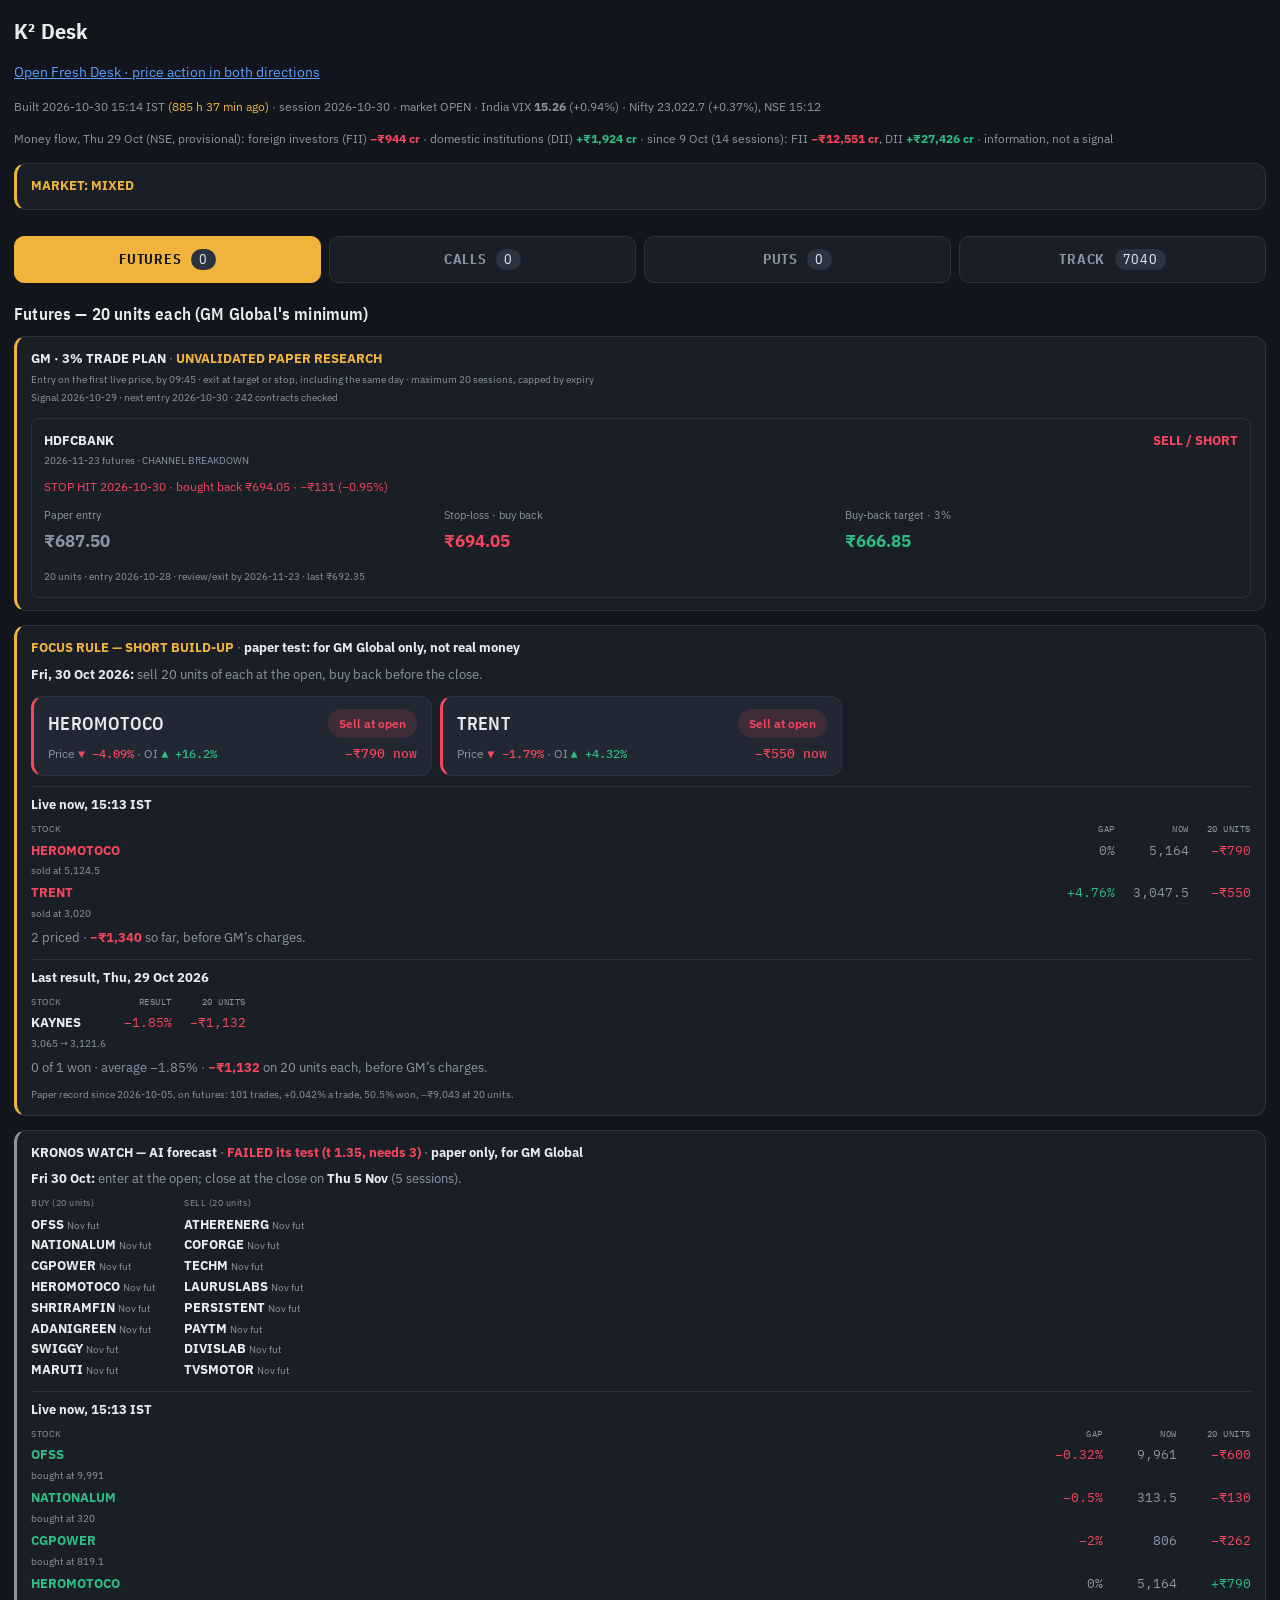
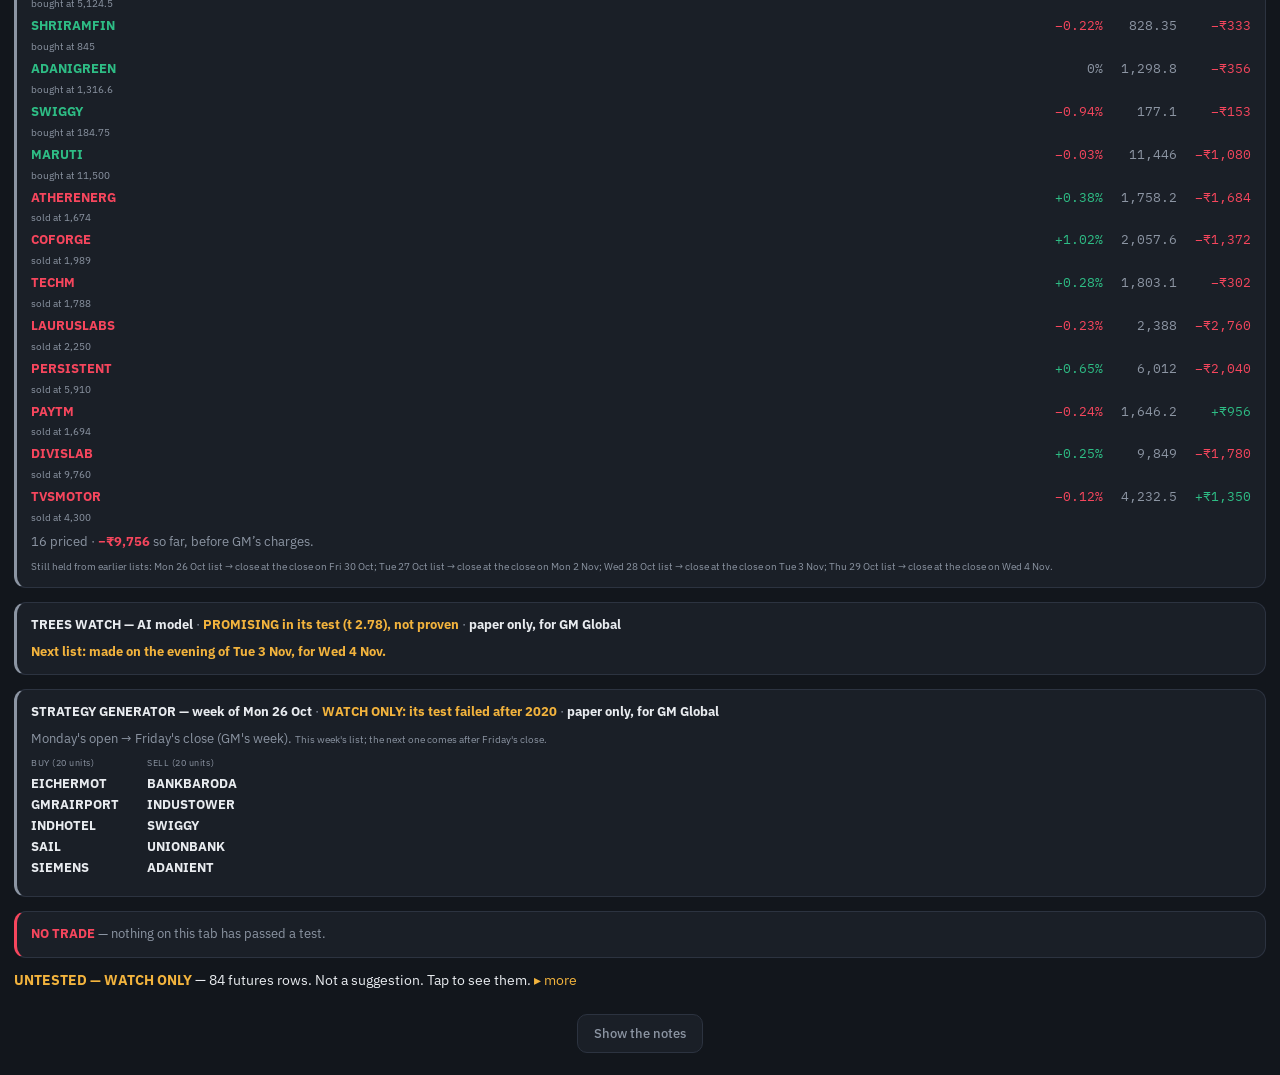
==== index.html @ e47bc35d "desk: 2026-10-30 15:14 IST" ====
<!doctype html>
<html lang="en"><head>
<meta charset="utf-8">
<meta name="viewport" content="width=device-width,initial-scale=1,viewport-fit=cover">
<title>K&sup2; Desk</title><link rel="icon" href="data:image/svg+xml,%3Csvg xmlns=%27http://www.w3.org/2000/svg%27 viewBox=%270 0 32 32%27%3E%3Crect width=%2732%27 height=%2732%27 rx=%276%27 fill=%27%230b0d12%27/%3E%3Ctext x=%2716%27 y=%2722%27 font-size=%2716%27 text-anchor=%27middle%27 fill=%27%23f5b400%27 font-family=%27monospace%27%3EK%C2%B2%3C/text%3E%3C/svg%3E">
<meta name="color-scheme" content="dark"><meta name="theme-color" content="#12161c">
<link rel="preconnect" href="https://fonts.googleapis.com"><link rel="preconnect" href="https://fonts.gstatic.com" crossorigin>
<link href="https://fonts.googleapis.com/css2?family=IBM+Plex+Mono:wght@400;500;600&family=IBM+Plex+Sans+Condensed:wght@500;600;700&family=IBM+Plex+Sans:wght@400;500;600;700&display=swap" rel="stylesheet">
<style>
  /* LOOK (19 Oct 2026, owner: "improve the color combination and the scheme and the fonts"), from how trading apps are
     built: calm graphite instead of near-black, standard but not neon green/red for change only, marigold for paper
     tests and warnings, blue for what you can tap; IBM Plex Sans for words, Plex Mono (tabular) for every number,
     Plex Sans Condensed for headings and tabs. The tokens keep their old names, so every tab follows. */
  :root { color-scheme: dark; --bg:#12161c; --panel:#1a1f27; --raised:#222833; --line:#2c3340; --muted:#8c95a3;
          --text:#e8ebef; --green:#2ebd85; --red:#f6465d; --amber:#f2b33d; --blue:#5b9dff; }
  * { box-sizing:border-box }
  body { margin:0; background:var(--bg); color:var(--text);
         font:14px/1.55 "IBM Plex Sans",system-ui,-apple-system,"Segoe UI",Roboto,sans-serif; font-variant-numeric:tabular-nums; padding:14px; -webkit-text-size-adjust:100% }
  h1, h2, .tabs label { font-family:"IBM Plex Sans Condensed","IBM Plex Sans",system-ui,sans-serif; letter-spacing:.01em }
  .num, code, .amt, td.num, .sbgrid .num { font-family:"IBM Plex Mono",ui-monospace,SFMono-Regular,Menlo,Consolas,monospace; font-variant-numeric:tabular-nums }
  a { color:var(--blue) }
  h1 { font-size:22px; font-weight:700; margin:0 0 4px } h2 { font-size:17px; font-weight:600; margin:26px 0 8px }
  .stamp { color:var(--muted); font-size:12px; margin-bottom:14px }
  .note { border:1px solid var(--line); border-left:3px solid var(--amber); border-radius:12px; background:var(--panel);
          padding:12px 14px; margin-bottom:16px; font-size:13px; line-height:1.6; color:var(--muted) }
  .note b { color:var(--text) } .note b.warn { color:var(--amber) } .note b.up { color:var(--green) } .note b.down { color:var(--red) }
  .note.frozen { border-left-color:var(--green) }
  /* ESSENTIALS ONLY (owner, 21 Oct 2026: "remove all of the lectures from the page, there should be only important
     things"). Every explanation carries class "lec" and is hidden; "Show the notes" at the foot brings them back. */
  body:not(.notes) .lec { display:none !important }
  .notes-switch { display:block; margin:22px auto 8px; padding:10px 16px; border:1px solid var(--line); border-radius:10px;
                  background:var(--panel); color:var(--muted); font:500 13px "IBM Plex Sans",system-ui,sans-serif; cursor:pointer }
  /* PHONE: explanations show their first lines; one tap opens them (owner, 11 Oct 2026: "only useful
     information, not the lectures"; Galaxy S25, a 360 px page). Nothing is removed. */
  @media (max-width: 480px) {
    .note.clamp { max-height:5.9em; overflow:hidden; position:relative; cursor:pointer }
    .note.clamp::after { content:"▸ tap to read"; position:absolute; left:0; right:0; bottom:0; padding:14px 12px 4px;
      text-align:right; color:var(--amber); font-weight:600; background:linear-gradient(transparent, var(--bg) 60%) }
  }
  .wrap { overflow-x:auto; border:1px solid var(--line); border-radius:10px; background:var(--panel) }
  table { border-collapse:collapse; width:100%; min-width:760px }
  /* The TRACK summary's notes wrap: on a 1536-px screen (1920 at 125%) its
     long notes pushed the money column off the right edge (27 Sep). */
  table.summary .sub { white-space:normal; max-width:230px; margin-left:auto }
  th { text-align:left; font-size:9px; letter-spacing:.06em; color:var(--muted);
       padding:8px 10px; border-bottom:1px solid var(--line); white-space:nowrap }
  td { padding:9px 10px; border-bottom:1px solid rgba(255,255,255,.05); vertical-align:top }
  .num { text-align:right; white-space:nowrap }
  .sub { font-size:10px; color:var(--muted); margin-top:2px }
  .sbres { margin-top:10px; padding-top:8px; border-top:1px solid var(--line) }
  .sbgrid { display:grid; grid-template-columns:auto auto auto; justify-content:start; gap:4px 18px; margin:6px 0; align-items:baseline }
  .sbgrid .h { font-size:9px; letter-spacing:.06em; color:var(--muted) }
  code { font-size:10px; color:var(--text); white-space:nowrap }
  .up { color:var(--green) } .down { color:var(--red) }
  .name { font-size:15px; letter-spacing:.02em }
  .warn { color:var(--amber) }
  tr:last-child td { border-bottom:none }
  /* FOLDED NOTES. On the phone the explanations wait behind a tap so the rows
     come first (the user, 27 Sep: 25 lines of text sat above the first futures
     row); the figures stay in the line you tap. On a wider screen every fold
     is shown open (::details-content, in the media query below). No script. */
  details.fold > summary { cursor:pointer; list-style:none }
  details.fold > summary::-webkit-details-marker { display:none }
  details.fold > summary .more::after { content:" ▸ more"; color:var(--amber); white-space:nowrap }
  details.fold[open] > summary .more::after { content:" ▾ less" }
  details.fold > div { margin-top:6px }
  .lead { margin:-4px 0 10px }
  .amt { white-space:nowrap } /* "−" and "₹1,46,419" split across two lines on the phone (27 Sep) */
  details.fold.risk { border:1px solid var(--line); border-left:3px solid var(--red); border-radius:8px;
                      padding:8px 12px; margin:0 0 12px; font-size:11px; line-height:1.55; color:var(--muted) }
  @media (min-width: 721px) {
    details.fold::details-content { content-visibility:visible; display:block }
    /* ...except NOT RECOMMENDED (11 Oct 2026): on the laptop it opened by itself and its rows read as picks */
    details.fold.nr:not([open])::details-content { content-visibility:hidden; display:none }
    details.fold > summary { cursor:default }
    details.fold > summary .more { display:none }
    details.fold.nr > summary { cursor:pointer } details.fold.nr > summary .more { display:inline }
  }
  /* Three tabs, no JavaScript: a radio button per tab, and CSS shows the pane
     whose button is checked. Works on any phone, with scripts off, forever. */
  .desk > input { position:absolute; opacity:0; pointer-events:none }
  .tabs { position:sticky; top:0; z-index:5; display:flex; gap:8px; padding:10px 0; background:var(--bg) }
  .tabs label { flex:1; text-align:center; padding:12px 6px; border:1px solid var(--line); border-radius:10px;
                cursor:pointer; font-weight:700; letter-spacing:.05em; color:var(--muted); background:var(--panel) }
  .tabs label span { display:inline-block; margin-left:6px; padding:0 8px; border-radius:99px;
                     background:var(--line); color:var(--text); font-weight:400 }
  .pane { display:none }
  .pane h2 { margin-top:8px }
  #v-fut:checked ~ .pane-fut, #v-ce:checked ~ .pane-ce, #v-pe:checked ~ .pane-pe,
  #v-trk:checked ~ .pane-trk { display:block }
  #v-trk:checked ~ .tabs .t-trk { color:var(--bg); background:var(--blue); border-color:var(--blue) }
  /* Four tabs on a 360px phone: tighter, never wrapping into two rows. */
  @media (max-width: 480px) {
    .tabs { gap:4px }
    .tabs label { font-size:11px; padding:10px 2px; letter-spacing:0 }
    .tabs label span { margin-left:3px; padding:0 5px }
  }
  /* THE PHONE IS THE MAIN SCREEN (the user's Samsung Galaxy M32: a page about
     412 px wide). Tables 1,100+ px wide showed only SYMBOL and BUY LIMIT, with
     STOP, NOW, GM MIN and R:R off to the right (27 Sep). Below 720 px every
     row is a card: the contract on top, then each value under its own label,
     two to a line. Nothing scrolls sideways. */
  @media (max-width: 720px) {
    body { padding:10px }
    .wrap { overflow-x:visible; border:0; background:transparent; border-radius:0 }
    table { min-width:0 }
    thead { display:none }
    .wrap tbody tr { display:grid; grid-template-columns:1fr 1fr; gap:10px 14px; margin:0 0 10px; padding:12px;
                     border:1px solid var(--line); border-radius:10px; background:var(--panel) }
    .wrap tbody td, .wrap tbody td.num { display:block; padding:0; border:0; text-align:left; white-space:normal }
    .wrap tbody td:first-child, .wrap tbody td[colspan] { grid-column:1 / -1 }
    .wrap td[data-label]:not([data-label=""])::before { content:attr(data-label); display:block; font-size:9px;
      letter-spacing:.06em; color:var(--muted); margin-bottom:2px }
    .wrap tbody td[data-label]:first-child::before { display:none } /* outranks the label rule above */
    table.summary .sub { max-width:none; margin-left:0 }
  }
  /* The focus list on the phone: one compact card per stock (symbol, price, open interest on one line; the trade under it). */
  @media (max-width: 720px) {
    .wrap table.sbt tbody tr { grid-template-columns:1fr auto auto; gap:2px 14px; padding:10px 12px; margin-bottom:8px; align-items:end }
    .wrap table.sbt tbody td:first-child { grid-column:1 }
    .wrap table.sbt tbody td:nth-child(2), .wrap table.sbt tbody td:nth-child(3) { text-align:right }
    .wrap table.sbt tbody td:nth-child(4) { grid-column:1 / -1; font-size:12px; color:var(--muted) }
    .wrap table.sbt tbody td:nth-child(4)::before { display:none }
  }
  /* SLIPS (19 Oct 2026): one per stock on the focus list; tap for the chart and the plan in rupees. */
  .slips { display:grid; gap:8px; margin:10px 0 4px }
  @media (min-width: 900px) { .slips { grid-template-columns:repeat(3, minmax(0, 1fr)); align-items:start } }
  details.slip { background:var(--raised); border:1px solid var(--line); border-left:3px solid var(--red); border-radius:12px; color:var(--text) }
  details.slip > summary { list-style:none; cursor:pointer; padding:12px 14px; display:grid; grid-template-columns:1fr auto; gap:6px 10px; align-items:center; min-height:56px }
  details.slip > summary::-webkit-details-marker { display:none }
  .s-sym { font:600 18px/1.1 "IBM Plex Sans Condensed","IBM Plex Sans",system-ui,sans-serif; letter-spacing:.02em }
  .s-pill { justify-self:end; font-size:12px; font-weight:600; padding:5px 11px; border-radius:99px; color:var(--red); background:rgba(246,70,93,.13); white-space:nowrap }
  .s-why { font-size:12px; color:var(--muted) } .s-why b { font-family:"IBM Plex Mono",ui-monospace,monospace; font-weight:500 }
  .s-live, .s-more { justify-self:end; font:500 13px "IBM Plex Mono",ui-monospace,monospace; white-space:nowrap }
  .s-more::after { content:"Chart ▸"; color:var(--blue); font-family:"IBM Plex Sans",system-ui,sans-serif; font-weight:600 }
  details.slip[open] .s-more::after { content:"Close ▾" }
  .s-body { padding:0 14px 14px }
  svg.spark { display:block; width:100%; height:auto; color:var(--text); margin:2px 0 8px }
  svg.spark text { fill:var(--muted); font:10px "IBM Plex Mono",ui-monospace,monospace }
  svg.spark .spark-dot { fill:var(--red) }
  dl.s-plan { display:grid; grid-template-columns:auto 1fr; gap:5px 12px; margin:0 0 8px; font-size:12.5px; border-top:1px solid var(--line); padding-top:8px }
  dl.s-plan dt { color:var(--muted) } dl.s-plan dd { margin:0; text-align:right; font-family:"IBM Plex Mono",ui-monospace,monospace }
  dl.s-plan dd.t { font-family:"IBM Plex Sans",system-ui,sans-serif }
  /* THE TABS AT THE BOTTOM ON THE PHONE (19 Oct 2026: thumb reach on the S25; Samsung Internet keeps its own bar below). */
  @media (max-width: 720px) {
    body { padding-bottom:calc(86px + env(safe-area-inset-bottom)) }
    .tabs { position:fixed; top:auto; bottom:0; left:0; right:0; margin:0; padding:8px 8px calc(8px + env(safe-area-inset-bottom));
            background:rgba(18,22,28,.96); -webkit-backdrop-filter:blur(10px); backdrop-filter:blur(10px); border-top:1px solid var(--line); z-index:30 }
    .tabs label { padding:12px 2px; border-radius:12px }
  }
  #v-fut:checked ~ .tabs .t-fut { color:var(--bg); background:var(--amber); border-color:var(--amber) }
  #v-ce:checked ~ .tabs .t-ce { color:var(--bg); background:var(--green); border-color:var(--green) }
  #v-pe:checked ~ .tabs .t-pe { color:var(--bg); background:var(--red); border-color:var(--red) }
</style></head><body>

<h1>K&sup2; Desk</h1>
<p><a href="./fresh/">Open Fresh Desk · price action in both directions</a></p>
<div class="stamp">Built 2026-10-30 15:14 IST<span id="age"></span> &middot; session 2026-10-30 &middot; market OPEN<span class="lec"> &middot;
  1,401 contracts examined, 297 cleared every gate</span> &middot; India VIX <b>15.26</b> (+0.94%) &middot; Nifty 23,022.7 (+0.37%), NSE 15:12</div>
<div class="stamp flows">Money flow, Thu 29 Oct (NSE, provisional): foreign investors (FII) <b class="down">&minus;&#8377;944 cr</b> &middot; domestic institutions (DII) <b class="up">+&#8377;1,924 cr</b>
    &middot; since 9 Oct (14 sessions): FII <b class="down">&minus;&#8377;12,551 cr</b>, DII <b class="up">+&#8377;27,426 cr</b> &middot; information, not a signal</div>

<div class="note lec frozen"><details class="fold"><summary><b>BUY, SELL AND STOP ARE FIXED FOR TODAY</b> &mdash; set at <b>2026-10-30 09:17 IST</b>, and they do not move again.<span class="more"></span></summary><div>They hold however far the market runs: 380 carried from earlier in the session,
       1 set on this build. The <b>NOW</b> column is the only
       number that changes &mdash; it tells you whether the market has come to your limit yet.</div></details></div>
<div class="note direction" style="border-left-color:var(--amber)"><b class="warn">MARKET: MIXED</b><details class="fold lec"><summary><b>MARKET DIRECTION: MIXED</b> &mdash; NIFTY is not in a downtrend: buys as usual, and puts only in a downtrend.<span class="more"></span></summary><div>NIFTY closed at 22,936.75 on Thu, 29 Oct 2026; its 20-day average 22,823.99, its 50-day 23,276.78, its 200-day 24,056.78. The desk&rsquo;s trend reader (market-regime.js) calls a close under the 20-day average, with the 20-day under the
        50-day, a downtrend; then this page shows puts, and buys only on the stocks rising on their own. Tested on five years of NSE&rsquo;s own NIFTY data:
        buying NIFTY outside those downtrends made −0.26% a trade in the final year &mdash; the test FAILED.</div></details></div>




<main class="desk">
  <input type="radio" name="view" id="v-fut" checked>
  <input type="radio" name="view" id="v-ce">
  <input type="radio" name="view" id="v-pe">
  <input type="radio" name="view" id="v-trk">

  <nav class="tabs">
    <label for="v-fut" class="t-fut">FUTURES <span>0</span></label>
    <label for="v-ce" class="t-ce">CALLS <span>0</span></label>
    <label for="v-pe" class="t-pe">PUTS <span>0</span></label>
    <label for="v-trk" class="t-trk">TRACK <span>7040</span></label>
  </nav>

  <section class="pane pane-fut">
    <h2>Futures &mdash; 20 units each (GM Global's minimum)</h2>
    <div class="note focus" id="gm-weekly-panel" style="margin:0 0 14px;border-left-color:var(--amber)">
    <b>GM · 3% TRADE PLAN</b> · <b class="warn">UNVALIDATED PAPER RESEARCH</b>
    <div class="sub">Entry on the first live price, by 09:45 · exit at target or stop, including the same day · maximum 20 sessions, capped by expiry</div>
    <div class="sub">Signal 2026-10-29 · next entry 2026-10-30 · 242 contracts checked</div>
    
    <div class="gm-cards"><article class="gm-card" data-gm-plan="{&quot;entryPrice&quot;:687.5,&quot;entryDate&quot;:&quot;2026-10-28&quot;,&quot;side&quot;:&quot;SELL&quot;,&quot;expiry&quot;:&quot;2026-11-23&quot;,&quot;tickSize&quot;:0.05,&quot;quantity&quot;:20,&quot;stopPrice&quot;:694.05,&quot;maxHoldingSessions&quot;:20}">
      <div class="gm-card-head"><b>HDFCBANK</b><b class="down">SELL / SHORT</b></div>
      <div class="sub">2026-11-23 futures · CHANNEL BREAKDOWN</div>
      <div class="gm-status down">STOP HIT 2026-10-30 · bought back ₹694.05 · −⁠₹131 (−0.95%)</div>
      <dl class="gm-prices"><div><dt>Paper entry</dt><dd>₹687.50</dd></div>
      <div><dt>Stop-loss · buy back</dt><dd class="down">₹694.05</dd></div>
      <div><dt>Buy-back target · 3%</dt><dd class="up gm-target">₹666.85</dd></div></dl>
      <div class="sub">20 units · entry 2026-10-28 · review/exit by 2026-11-23 · last ₹692.35</div>
      
      <div class="sub lec">Entry: FIRST_OBSERVED_BID at 2026-10-28T07:23:47.782Z. These are paper levels, not a recorded GM fill.
      Your fill changes the target on this screen only. Stops and fills can gap. Prices and targets are before unknown GM charges.</div></article></div>
    <div class="sub lec">3% is a target from entry. No weekly deadline or minimum holding time. This v2 research has not established a profitable edge. Existing registered tests retain their original rules.</div>
    <style>#gm-weekly-panel .gm-cards{display:grid;grid-template-columns:repeat(auto-fit,minmax(min(100%,310px),1fr));gap:12px;margin-top:12px}#gm-weekly-panel .gm-card{border:1px solid var(--line,#42454b);border-radius:8px;padding:12px;min-width:0}#gm-weekly-panel .gm-card-head{display:flex;justify-content:space-between;gap:8px}#gm-weekly-panel .gm-status{font-size:12px;margin:8px 0}#gm-weekly-panel .gm-prices{display:grid;grid-template-columns:repeat(3,minmax(0,1fr));gap:7px;margin:10px 0}#gm-weekly-panel dt{font-size:11px;color:var(--muted)}#gm-weekly-panel dd{font-size:17px;font-weight:700;margin:4px 0;font-variant-numeric:tabular-nums;overflow-wrap:anywhere}#gm-weekly-panel .gm-fill-row{display:flex;flex-wrap:wrap;align-items:center;gap:8px;padding:10px 0}#gm-weekly-panel input{width:120px;padding:8px;background:var(--bg,#15171a);color:inherit;border:1px solid var(--muted);border-radius:4px}#gm-weekly-panel output{width:100%;font-size:13px}</style>
    <script>(function(){var goal=(function createGmWeeklyGoal(calendar = { holidays: [], coveredYears: [] }) {
  const TARGET_PCT = 3;
  const number = (v) => typeof v === "number" && Number.isFinite(v);
  const date = (v) => typeof v === "string" && /^\d{4}-\d{2}-\d{2}$/.test(v)
    && Number.isFinite(Date.parse(v)) && new Date(v).toISOString().slice(0, 10) === v;
  const cents = (v) => Math.round((v + Number.EPSILON) * 100) / 100;
  const holidays = new Set(calendar.holidays), years = new Set(calendar.coveredYears);
  function isSession(d) {
    if (!years.has(d.slice(0, 4))) throw new Error("NSE holiday calendar does not cover this date.");
    const weekday = new Date(d).getUTCDay();
    return weekday !== 0 && weekday !== 6 && !holidays.has(d);
  }

  function plan({ entryPrice, side, quantity = 20, tickSize, entryDate, expiry, roundTripCostsInr = null, maxHoldingSessions = null } = {}) {
    if (!number(entryPrice) || entryPrice <= 0) throw new Error("Enter the actual futures fill price.");
    if (!["BUY", "SELL"].includes(side)) throw new Error("Choose BUY or SELL.");
    if (!number(quantity) || !Number.isSafeInteger(quantity) || quantity < 20) throw new Error("Enter at least 20 whole units.");
    if (!number(tickSize) || tickSize <= 0 || tickSize < 0.01
      || Math.abs(tickSize * 100 - Math.round(tickSize * 100)) > 1e-8) throw new Error("Enter the contract tick size, in whole paise.");
    if (!date(entryDate) || !date(expiry) || expiry < entryDate) throw new Error("Enter valid entry and contract expiry dates.");
    if (!isSession(entryDate)) throw new Error("Entry date must be an NSE trading session.");
    if (maxHoldingSessions !== null && (!Number.isInteger(maxHoldingSessions) || maxHoldingSessions < 1 || maxHoldingSessions > 20)) throw new Error("Holding limit must be 1 to 20 sessions.");
    if (roundTripCostsInr !== null && (!number(roundTripCostsInr) || roundTripCostsInr < 0)) throw new Error("Costs must be a known nonnegative rupee amount, or blank.");
    const direction = side === "BUY" ? 1 : -1;
    const costPerUnit = roundTripCostsInr === null ? 0 : roundTripCostsInr / quantity;
    // Round OUTWARD: a target rounded towards entry can pay less than 3%.
    const raw = entryPrice * (1 + direction * TARGET_PCT / 100) + direction * costPerUnit;
    const steps = direction > 0 ? Math.ceil(raw / tickSize - 1e-9) : Math.floor(raw / tickSize + 1e-9);
    const targetPrice = cents(steps * tickSize);
    if (!(targetPrice > 0) || !Number.isFinite(targetPrice)) throw new Error("No positive target price is possible with these costs.");
    // Preserve v1's weekly policy on old records (null). V2 explicitly stores
    // its own session ceiling; every target/stop may exit on the entry day.
    const weekEnd = new Date(Date.parse(entryDate) + 6 * 864e5).toISOString().slice(0, 10);
    let ceiling = weekEnd;
    if (maxHoldingSessions !== null) {
      ceiling = entryDate; let sessions = 1;
      while (sessions < maxHoldingSessions && ceiling < expiry) {
        ceiling = new Date(Date.parse(ceiling) + 864e5).toISOString().slice(0, 10);
        if (isSession(ceiling)) sessions++;
      }
    }
    let deadline = expiry < ceiling ? expiry : ceiling;
    while (!isSession(deadline)) deadline = new Date(Date.parse(deadline) - 864e5).toISOString().slice(0, 10);
    const grossPnlInr = direction * (targetPrice - entryPrice) * quantity;
    if (![grossPnlInr, entryPrice * quantity].every(Number.isFinite)) throw new Error("Position value is too large.");
    return { targetPct: TARGET_PCT, entryPrice, side, quantity, tickSize, entryDate, expiry, deadline, targetPrice, maxHoldingSessions,
      basis: roundTripCostsInr === null ? "BEFORE_GM_COSTS" : "AFTER_SUPPLIED_GM_COSTS",
      roundTripCostsInr, grossPnlInr: cents(grossPnlInr),
      netPnlInr: roundTripCostsInr === null ? null : cents(grossPnlInr - roundTripCostsInr),
      targetReturnPct: 100 * (grossPnlInr - (roundTripCostsInr ?? 0)) / (entryPrice * quantity) };
  }

  function result(goal, { exitPrice, exitDate, roundTripCostsInr = null } = {}) {
    // Revalidate a loaded goal instead of trusting saved or browser input.
    const p = plan(goal);
    if (!number(exitPrice) || exitPrice <= 0 || !date(exitDate) || exitDate < p.entryDate) throw new Error("Enter a valid exit fill and date.");
    if (!isSession(exitDate)) throw new Error("Exit date must be an NSE trading session.");
    if (exitDate > p.expiry) throw new Error("The exit belongs after this contract's expiry.");
    if (roundTripCostsInr !== null && (!number(roundTripCostsInr) || roundTripCostsInr < 0)) throw new Error("Enter actual nonnegative costs, or leave them unknown.");
    const gross = (p.side === "BUY" ? 1 : -1) * (exitPrice - p.entryPrice) * p.quantity;
    const grossPct = 100 * gross / (p.entryPrice * p.quantity);
    const netPct = roundTripCostsInr === null ? null : 100 * (gross - roundTripCostsInr) / (p.entryPrice * p.quantity);
    return { grossPnlInr: cents(gross), netPnlInr: netPct === null ? null : cents(gross - roundTripCostsInr),
      grossReturnPct: grossPct, netReturnPct: netPct, withinWeek: exitDate <= new Date(Date.parse(p.entryDate) + 6 * 864e5).toISOString().slice(0, 10), withinHoldingPeriod: exitDate <= p.deadline,
      grossGoalMet: exitDate <= p.deadline && grossPct >= TARGET_PCT - 1e-9,
      netGoalMet: netPct === null ? null : exitDate <= p.deadline && netPct >= TARGET_PCT - 1e-9 };
  }
  return { TARGET_PCT, plan, result };
})({"holidays":["2026-01-15","2026-01-26","2026-02-15","2026-03-03","2026-03-21","2026-03-26","2026-03-31","2026-04-03","2026-04-14","2026-05-01","2026-05-28","2026-06-26","2026-08-15","2026-09-14","2026-10-02","2026-10-20","2026-11-08","2026-11-10","2026-11-24","2026-12-25"],"coveredYears":["2026"]});document.querySelectorAll('#gm-weekly-panel .gm-card').forEach(function(card){var input=card.querySelector('.gm-fill'),out=card.querySelector('output'),p=JSON.parse(card.getAttribute('data-gm-plan'));input.addEventListener('input',function(){try{if(!input.value.trim())throw Error('Enter your actual fill.');var n=Number(input.value),sign=p.side==='BUY'?1:-1,risk=sign*(n-p.stopPrice)/n*100;if(!(risk>0&&risk<=1.5))throw Error('Fill outside the planned stop/risk limit.');var g=goal.plan(Object.assign({},p,{entryPrice:n}));out.textContent=(p.side==='BUY'?'Sell target':'Buy-back target')+' ₹'+g.targetPrice.toLocaleString('en-IN',{minimumFractionDigits:2,maximumFractionDigits:2})+' · stop ₹'+p.stopPrice.toLocaleString('en-IN')+' · before GM costs';out.className='gm-fill-result up';}catch(e){out.textContent=e.message;out.className='gm-fill-result down';}});});})();</script>
  </div>
    <div class="note focus" style="border-left-color:var(--amber);margin:0 0 14px">
    <b class="warn">FOCUS RULE &mdash; SHORT BUILD-UP</b> &middot; <b>paper test: for GM Global only, not real money</b>
    <div style="margin-top:6px"><b>Fri, 30 Oct 2026:</b> sell 20 units of each at the open, buy back before the close.<span class="lec"> These stocks fell at least 1.56% in the last session while their futures open interest rose at least 3.04% (new shorts piling in).</span>
        <div class="slips"><details class="slip"><summary>
      <span class="s-sym">HEROMOTOCO</span><span class="s-pill">Sell at open</span>
      <span class="s-why">Price <b class="down">&#9660; &minus;4.09%</b> &middot; OI <b class="up">&#9650; +16.2%</b></span>
      <span class="s-live down">−₹790 now</span>
    </summary><div class="s-body">
      <svg class="spark" viewBox="0 0 300 70" role="img" aria-label="HEROMOTOCO: last 25 share closes, from 5,394 to 5,105">
    <polyline points="2.0,6.0 12.0,16.6 22.0,9.7 32.0,6.4 42.0,26.1 52.0,22.5 62.0,30.4 72.0,38.9 82.0,40.4 92.0,48.1 102.0,64.0 112.0,59.8 122.0,55.3 132.0,48.8 142.0,46.4 152.0,25.9 162.0,24.2 172.0,23.7 182.0,32.0 192.0,34.7 202.0,43.4 212.0,27.0 222.0,24.9 232.0,13.7 242.0,37.2" fill="none" stroke="currentColor" stroke-width="1.6" stroke-linejoin="round" stroke-linecap="round"/>
    <circle cx="242.0" cy="37.2" r="3.5" class="spark-dot"/>
    <text x="300" y="12" text-anchor="end">5,394</text><text x="300" y="68" text-anchor="end">4,857</text></svg>
      <dl class="s-plan">
        <dt>Contract</dt><dd class="t">Zerodha/GM: HEROMOTOCO futures, nearest month</dd>
        <dt>Sold at the open</dt><dd>5,124.5 (gap 0%)</dd>
        <dt>Now</dt><dd>5,164</dd><dt>20 units, now</dt><dd class="down">−₹790</dd>
        <dt>20 units is about</dt><dd>₹1,02,490</dd><dt>Each 1% move</dt><dd>₹1,025</dd>
        <dt>Trade (same day)</dt><dd class="t">SELL at the open, BUY BACK before the close</dd>
      </dl>
      <div class="sub lec">Live prices: Angel One futures, refreshed each build; information only. Your GM fills will differ.</div>
    </div></details><details class="slip"><summary>
      <span class="s-sym">TRENT</span><span class="s-pill">Sell at open</span>
      <span class="s-why">Price <b class="down">&#9660; &minus;1.79%</b> &middot; OI <b class="up">&#9650; +4.32%</b></span>
      <span class="s-live down">−₹550 now</span>
    </summary><div class="s-body">
      <svg class="spark" viewBox="0 0 300 70" role="img" aria-label="TRENT: last 25 share closes, from 2,774 to 2,862">
    <polyline points="2.0,36.4 12.0,46.9 22.0,51.3 32.0,57.5 42.0,56.2 52.0,58.1 62.0,64.0 72.0,64.0 82.0,17.6 92.0,19.9 102.0,21.9 112.0,15.9 122.0,16.6 132.0,6.0 142.0,8.4 152.0,11.4 162.0,10.1 172.0,19.7 182.0,29.6 192.0,36.2 202.0,43.0 212.0,39.3 222.0,29.8 232.0,16.5 242.0,23.9" fill="none" stroke="currentColor" stroke-width="1.6" stroke-linejoin="round" stroke-linecap="round"/>
    <circle cx="242.0" cy="23.9" r="3.5" class="spark-dot"/>
    <text x="300" y="12" text-anchor="end">2,988</text><text x="300" y="68" text-anchor="end">2,580</text></svg>
      <dl class="s-plan">
        <dt>Contract</dt><dd class="t">Zerodha/GM: TRENT futures, nearest month</dd>
        <dt>Sold at the open</dt><dd>3,020 (gap +4.76%)</dd>
        <dt>Now</dt><dd>3,047.5</dd><dt>20 units, now</dt><dd class="down">−₹550</dd>
        <dt>20 units is about</dt><dd>₹60,400</dd><dt>Each 1% move</dt><dd>₹604</dd>
        <dt>Trade (same day)</dt><dd class="t">SELL at the open, BUY BACK before the close</dd>
      </dl>
      <div class="sub lec">Live prices: Angel One futures, refreshed each build; information only. Your GM fills will differ.</div>
    </div></details></div></div>
    <div class="sbres"><b>Live now, 15:13 IST</b><span class="lec"> &middot; <b>information only, not part of the tested rule</b>: each futures open, its gap from the previous close, the last price, and the paper result on 20 units if traded at the open.</span>
    <div class="sbgrid" style="grid-template-columns:1fr auto auto auto"><div class="h">STOCK</div><div class="h num">GAP</div><div class="h num">NOW</div><div class="h num">20 UNITS</div><div><b class="down">HEROMOTOCO</b><div class="sub">sold at 5,124.5</div></div>
    <div class="num ">0%</div><div class="num">5,164</div><div class="num down">−₹790</div><div><b class="down">TRENT</b><div class="sub">sold at 3,020</div></div>
    <div class="num up">+4.76%</div><div class="num">3,047.5</div><div class="num down">−₹550</div></div>
    <div>2 priced &middot; <b class="down">−₹1,340</b> so far, before GM&rsquo;s charges.</div>
    
    <div class="sub lec">Angel One futures prices, refreshed with each build (about every 20 minutes). Your GM fills will differ.</div></div>
    <div class="sbres"><b>Last result, Thu, 29 Oct 2026</b><span class="lec"> on November futures (expiry 23 Nov) &middot; <b>information only</b>: sold at NSE&rsquo;s official futures open, bought back at its official close.</span>
      <div class="sbgrid"><div class="h">STOCK</div><div class="h num">RESULT</div><div class="h num">20 UNITS</div><div><b>KAYNES</b><div class="sub">3,065 &rarr; 3,121.6</div></div><div class="num down">−1.85%</div><div class="num down">−₹1,132</div></div>
      <div>0 of 1 won &middot; average −1.85% &middot; <b class="down">−₹1,132</b> on 20 units each, before GM&rsquo;s charges.</div>
      
      <div class="sub lec">Your GM fills will differ. The test itself is scored on share prices (TRACK).</div></div>
    <div class="sub" style="margin-top:8px">Paper record since 2026-10-05, on futures: 101 trades, +0.042% a trade, 50.5% won, &minus;&#8377;9,043 at 20 units<span class="lec"> (after futures charges, before GM&rsquo;s; the registered test is scored on share prices: 101 trades, +0.183% a trade, 49.5% won; verdict after 100 trades and 3 months)</span>.</div>
    <details class="fold sub lec"><summary>The evidence, and why it is paper only<span class="more"></span></summary><div>
      <b>Priced on futures, the contract you trade</b> (futures lab, 23 Oct 2026): 2005&ndash;2020 +0.15% a trade, not reliable month to month (t 1.92);
      2020&ndash;2026 +0.07% a trade (t &minus;0.14). Share prices flatter a short by about 0.1% a trade, and every figure below is share-priced.
      Tested on NSE 2005&ndash;2020, data it had never seen, with its rules fixed first: 33,979 trades, <b>+0.21% a trade after futures charges, t 4.66</b>,
      positive in every 5-year period but shrinking (+0.40%, +0.31%, +0.14%); it lost &minus;0.48% a trade in the 2020 COVID crash. Found on 2020&ndash;2026
      (+0.30% then +0.13% a trade). Not yet checked with the full deflated Sharpe. <b>On paper since 2026-10-05:</b> 101 trades, +0.183% a trade, 49.5% winners &mdash; a verdict needs 100 trades and 3 months
      (about early January 2027). One trade is about +0.2% on average and can lose several percent on a rally day; it works only over many trades.
      Real money on Zerodha only after a PASS.</div></details>
  </div>
    <div class="note focus" style="border-left-color:var(--muted);margin:0 0 14px">
    <b>KRONOS WATCH &mdash; AI forecast</b> &middot; <b class="down">FAILED its test (t 1.35, needs 3)</b> &middot; <b>paper only, for GM Global</b>
    <div style="margin-top:6px"><b>Fri 30 Oct:</b> enter at the open; close at the close on <b>Thu 5 Nov</b> (5 sessions).<span class="lec"> Kronos&rsquo;s top and bottom tenth of 86 futures stocks.</span>
        <div class="sbgrid" style="grid-template-columns:auto auto;gap:4px 28px"><div class="h">BUY (20 units)</div><div class="h">SELL (20 units)</div>
          <div class="up"><div><b>OFSS</b> <span class="sub">Nov fut</span></div><div><b>NATIONALUM</b> <span class="sub">Nov fut</span></div><div><b>CGPOWER</b> <span class="sub">Nov fut</span></div><div><b>HEROMOTOCO</b> <span class="sub">Nov fut</span></div><div><b>SHRIRAMFIN</b> <span class="sub">Nov fut</span></div><div><b>ADANIGREEN</b> <span class="sub">Nov fut</span></div><div><b>SWIGGY</b> <span class="sub">Nov fut</span></div><div><b>MARUTI</b> <span class="sub">Nov fut</span></div></div><div class="down"><div><b>ATHERENERG</b> <span class="sub">Nov fut</span></div><div><b>COFORGE</b> <span class="sub">Nov fut</span></div><div><b>TECHM</b> <span class="sub">Nov fut</span></div><div><b>LAURUSLABS</b> <span class="sub">Nov fut</span></div><div><b>PERSISTENT</b> <span class="sub">Nov fut</span></div><div><b>PAYTM</b> <span class="sub">Nov fut</span></div><div><b>DIVISLAB</b> <span class="sub">Nov fut</span></div><div><b>TVSMOTOR</b> <span class="sub">Nov fut</span></div></div></div></div>
    <div class="sbres"><b>Live now, 15:13 IST</b><span class="lec"> &middot; <b>information only, not part of the tested rule</b>: each futures open, its gap from the previous close, the last price, and the paper result on 20 units if traded at the open.</span>
    <div class="sbgrid" style="grid-template-columns:1fr auto auto auto"><div class="h">STOCK</div><div class="h num">GAP</div><div class="h num">NOW</div><div class="h num">20 UNITS</div><div><b class="up">OFSS</b><div class="sub">bought at 9,991</div></div>
    <div class="num down">−0.32%</div><div class="num">9,961</div><div class="num down">−₹600</div><div><b class="up">NATIONALUM</b><div class="sub">bought at 320</div></div>
    <div class="num down">−0.5%</div><div class="num">313.5</div><div class="num down">−₹130</div><div><b class="up">CGPOWER</b><div class="sub">bought at 819.1</div></div>
    <div class="num down">−2%</div><div class="num">806</div><div class="num down">−₹262</div><div><b class="up">HEROMOTOCO</b><div class="sub">bought at 5,124.5</div></div>
    <div class="num ">0%</div><div class="num">5,164</div><div class="num up">+₹790</div><div><b class="up">SHRIRAMFIN</b><div class="sub">bought at 845</div></div>
    <div class="num down">−0.22%</div><div class="num">828.35</div><div class="num down">−₹333</div><div><b class="up">ADANIGREEN</b><div class="sub">bought at 1,316.6</div></div>
    <div class="num ">0%</div><div class="num">1,298.8</div><div class="num down">−₹356</div><div><b class="up">SWIGGY</b><div class="sub">bought at 184.75</div></div>
    <div class="num down">−0.94%</div><div class="num">177.1</div><div class="num down">−₹153</div><div><b class="up">MARUTI</b><div class="sub">bought at 11,500</div></div>
    <div class="num down">−0.03%</div><div class="num">11,446</div><div class="num down">−₹1,080</div><div><b class="down">ATHERENERG</b><div class="sub">sold at 1,674</div></div>
    <div class="num up">+0.38%</div><div class="num">1,758.2</div><div class="num down">−₹1,684</div><div><b class="down">COFORGE</b><div class="sub">sold at 1,989</div></div>
    <div class="num up">+1.02%</div><div class="num">2,057.6</div><div class="num down">−₹1,372</div><div><b class="down">TECHM</b><div class="sub">sold at 1,788</div></div>
    <div class="num up">+0.28%</div><div class="num">1,803.1</div><div class="num down">−₹302</div><div><b class="down">LAURUSLABS</b><div class="sub">sold at 2,250</div></div>
    <div class="num down">−0.23%</div><div class="num">2,388</div><div class="num down">−₹2,760</div><div><b class="down">PERSISTENT</b><div class="sub">sold at 5,910</div></div>
    <div class="num up">+0.65%</div><div class="num">6,012</div><div class="num down">−₹2,040</div><div><b class="down">PAYTM</b><div class="sub">sold at 1,694</div></div>
    <div class="num down">−0.24%</div><div class="num">1,646.2</div><div class="num up">+₹956</div><div><b class="down">DIVISLAB</b><div class="sub">sold at 9,760</div></div>
    <div class="num up">+0.25%</div><div class="num">9,849</div><div class="num down">−₹1,780</div><div><b class="down">TVSMOTOR</b><div class="sub">sold at 4,300</div></div>
    <div class="num down">−0.12%</div><div class="num">4,232.5</div><div class="num up">+₹1,350</div></div>
    <div>16 priced &middot; <b class="down">−₹9,756</b> so far, before GM&rsquo;s charges.</div>
    
    <div class="sub lec">Angel One futures prices, refreshed with each build (about every 20 minutes). Your GM fills will differ.</div></div>
    <div class="sub" style="margin-top:6px">Still held from earlier lists: Mon 26 Oct list &rarr; close at the close on Fri 30 Oct; Tue 27 Oct list &rarr; close at the close on Mon 2 Nov; Wed 28 Oct list &rarr; close at the close on Tue 3 Nov; Thu 29 Oct list &rarr; close at the close on Wed 4 Nov.</div>
    <div class="sub lec" style="margin-top:6px">Kronos reads only each stock&rsquo;s last 512 daily bars (one random draw, as tested); its own % forecasts are too noisy to show.
      In its test (Jul 2024&ndash;Oct 2026) this book made +0.135% a round, t 1.35: not proven. On paper since 2026-10-19: 4 lists finished, &minus;0.781% a list, 50% up; a verdict needs 52 weeks (about Oct 2027). Not for real money.</div>
  </div>
    <div class="note focus" style="border-left-color:var(--muted);margin:0 0 14px">
    <b>TREES WATCH &mdash; AI model</b> &middot; <b class="warn">PROMISING in its test (t 2.78), not proven</b> &middot; <b>paper only, for GM Global</b>
    <div style="margin-top:6px"><b class="warn">Next list: made on the evening of Tue 3 Nov, for Wed 4 Nov.</b><span class="lec"> The trees trade every 5th session; a list made after its entry day's open is never shown.</span></div>
    
    
    <div class="sub lec" style="margin-top:6px">the combined model&#39;s gradient-boosted trees rank the top-200 stocks on 56 NSE features every 5 sessions -&gt; buy the top tenth, sell the bottom tenth at the open two sessions later, close both 5 sessions later. Backtest: PROMISING, not proven: +0.117% a rebalance, t 2.78, Oct 2022 - Oct 2026 (a PASS needs t &gt;= 3 and the deflated Sharpe). Live from Wed 4 Nov; a verdict needs 52 lists (about a year) and t &ge; 3. Not for real money.</div>
  </div>
    <div class="note focus" style="border-left-color:var(--muted);margin:0 0 14px">
    <b>STRATEGY GENERATOR &mdash; week of Mon 26 Oct</b> &middot; <b class="warn">WATCH ONLY: its test failed after 2020</b> &middot; <b>paper only, for GM Global</b>
    <div style="margin-top:6px">Monday's open &rarr; Friday's close (GM's week). <span class="sub">This week's list; the next one comes after Friday's close.</span>
      <div class="sbgrid" style="grid-template-columns:auto auto;gap:4px 28px"><div class="h">BUY (20 units)</div><div class="h">SELL (20 units)</div>
        <div class="up"><div><b>EICHERMOT</b> <span class="sub lec">basis low; OI unwinding</span></div><div><b>GMRAIRPORT</b> <span class="sub lec">basis low; OI unwinding</span></div><div><b>INDHOTEL</b> <span class="sub lec">basis low; OI unwinding</span></div><div><b>SAIL</b> <span class="sub lec">basis low; OI unwinding</span></div><div><b>SIEMENS</b> <span class="sub lec">last week bottom + expensive; OI unwinding</span></div></div><div class="down"><div><b>BANKBARODA</b> <span class="sub lec">SMA30 falling + last week top; RS bottom + cheap; last week top + cheap</span></div><div><b>INDUSTOWER</b> <span class="sub lec">basis high; SMA30 falling + last week top</span></div><div><b>SWIGGY</b> <span class="sub lec">basis high; RS bottom + cheap</span></div><div><b>UNIONBANK</b> <span class="sub lec">SMA30 falling + last week top; last week top + cheap</span></div><div><b>ADANIENT</b> <span class="sub lec">basis high</span></div></div></div></div>
    <div class="sub lec" style="margin-top:6px">each January the machine ranks 930 chart rules on the past only and keeps the best 5 long and 5 short; each week the stocks they pick most strongly: buy 5, sell 5 at Monday&#39;s open, booked at Friday&#39;s close (GM&#39;s week), cut at expiry. Test: 0 PASS. 2008-2020: long t 4.74, short t 3.25 (PROMISING). 2020-2026: long t -0.33, short t 0.90 (not confirmed). Rules for 2026, picked in January from earlier years only. Data through 2026-10-29. Not for real money.</div>
  </div>
    <div class="note" style="border-left-color:var(--red);margin:0 0 12px"><b class="down">NO TRADE</b> &mdash; nothing on this tab has passed a test.<span class="lec"> So there is
    nothing here the desk can call a suggestion. Every rule tried on six years of NSE data failed (TRACK and the notes below have the numbers).
    The futures rows under the fold are untested ideas, scored on paper on TRACK. Watching them costs nothing; trading them is a guess. The FOCUS RULE above is the one exception under watch: it held on unseen data, and is on paper for GM only until its forward verdict.</span></div><details class="fold nr"><summary><b class="warn">UNTESTED &mdash; WATCH ONLY</b> &mdash; 84 futures rows. Not a suggestion. Tap to see them.<span class="more"></span></summary><div>    <details class="fold sub lead lec"><summary>If you take every row here (20 units each, before GM&#39;s charges): <b class="amt">₹42,55,246</b> in total;
      if every stop is hit, <b class="down amt">&minus;₹63,752</b> &mdash; more if prices gap through the stops.<span class="more"></span></summary>
      <div>Most rows are in: Financial Services 10, Automobile and Auto Components 10, Information Technology 8. Rows in one sector tend to fall together. <b>With no trend, a row's target comes before its stop at most as often as its break-even (about 37.5%)</b> &mdash; a price with no trend is a fair game &mdash;
       so before GM's charges these rows make money only if the BUY signal works. <b>It was tested and FAILED</b>: the desk&rsquo;s own rating,
       replayed day by day on six years of NSE&rsquo;s own prices (2,36,746 stock-days), bought on this tab&rsquo;s limit, target and stop,
       made &minus;0.028% a trade after charges, 36.7% winners where 37.5% are needed
       (32,725 trades, t = &minus;0.44).</div></details>
    <details class="fold risk lec"><summary><b>BAD-DAY RISK</b>, every row together &mdash; 1 day in 20: <b class="down amt">−₹55,271</b> or worse
      &middot; worst day: <b class="down amt">−₹1,99,396</b> &middot; market opens 5% lower: <b class="down amt">−₹2,06,047</b><span class="more"></span></summary>
      <div>Today&rsquo;s 63 rows (20 units each) replayed through each of the last 495 trading days,
        Wed, 30 Oct 2024 to Thu, 29 Oct 2026, on real prices, with every stop and target in the market.
        Not a forecast: these are days that already happened. Before charges.</div>
      <div><b>1 day in 20:</b> on the worst 25 of those 495 days, all the rows together lost at least
        ₹55,271 &mdash; ₹71,760 on average.</div>
      <div><b>Worst day, Mon, 7 Apr 2025</b> (NIFTY −3.24%): 63 of
        63 stocks fell and 63 stops were hit, 62 of them by a gap at the open &mdash; a loss of −₹1,99,396, against −₹63,752 if every stop
        had filled at its own price (before charges).</div>
      <div><b>Market opens 5% lower:</b> −₹2,06,047. Each stock opens lower by its own measured sensitivity to NIFTY
        (median 1.03), and a stop fills at the open, not at its own price.</div>
      <div><b>Together:</b> on those 25 worst days, 95% of the stocks fell at once. These rows are closer
        to one bet on the market than to 63 separate ones.</div>
      <div><b>Most of the bad-day loss:</b> BOSCHLTD 20.8%, PAGEIND 14.4%, MARUTI 5.3%, ULTRACEMCO 4.9%, OFSS 4.6% &mdash; at 20 units each, the highest-priced stocks carry the most rupees.</div>
      
      <div>Demergers, bonuses and splits are read from NSE&rsquo;s own filings (Fri, 30 Oct 2026),
        so none of them counts as a crash.</div>
      
      
    </details>
    <details class="fold sub lead lec"><summary>Watching your 280 stocks &mdash; which are priced how<span class="more"></span></summary><div>Watching your 280 stocks
      (NSE_FO_Symbols_Auto_Update.xlsm, sheet All Symbols (Yahoo tickers from Live Prices)): 209 have an NSE futures contract,
      70 are share-only (removed from F&amp;O), and 1 has no price &mdash; no longer listed on NSE (merged or delisted): GSPL. Followed to the symbol NSE trades them as today: AMARAJABAT &rarr; ARE&amp;M, GUJGASLTD &rarr; GUJENERGY, HDFC &rarr; HDFCBANK, IBULHSGFIN &rarr; SAMMAANCAP, ICICIPRULI &rarr; ICICILIFE, IDFC &rarr; IDFCFIRSTB, MINDTREE &rarr; LTM, PEL &rarr; PIRAMALFIN, WHIRPOOL &rarr; WHIRLPOOL
           (NSE's own symbol-change file, or your workbook's Yahoo ticker where NSE lists it; duplicates counted once).
      Levels are anchored on the <b>NSE futures contract</b>.
      Share-only names stay on the share. The other price is shown under NOW to compare with your platform.</div></details>
    <div class="wrap"><table>
      <thead><tr>
        <th>SYMBOL</th><th class="num">BUY LIMIT</th><th class="num">TARGET 1 &middot; 2</th>
        <th class="num">STOP</th><th class="num">NOW</th><th class="num">GM MIN (20 UNITS)</th><th class="num">R : R</th>
      </tr></thead><tbody>
      <tr>
        <td data-label="SYMBOL"><b class="name">JINDALSTEL NOV FUT</b>
             <div class="sub">Zerodha <code>JINDALSTEL26NOVFUT</code> &middot; Angel <code>JINDALSTEL23NOV26FUT</code></div>
          <div class="sub">future expires Mon 23 Nov &middot; <b class="warn">exit or roll by Tue 17 Nov</b></div><div class="sub">results date not announced yet</div></td>
        <td data-label="BUY LIMIT" class="num"><b>₹1,052.80</b><div class="sub lec">fill 1.1% by the close (~13 min)</div><div class="sub lec"><b>target before stop: 37.5%</b> if prices move at random (stop first 62.5%); break-even 37.5% before charges</div><div class="sub lec">touch odds 77.6% (~2 sessions) &mdash; ignores the stop</div><div class="sub lec">TRACK so far: 17.9% of futures hit target (62 of 333)</div></td>
        <td data-label="TARGET 1 &middot; 2" class="num up">₹1,079.10<div class="sub">₹1,105.40</div></td>
        <td data-label="STOP" class="num down">₹1,037.00</td>
        <td data-label="NOW" class="num" data-live="NFO:61616" data-buy="1052.8" data-frozen="1"><span class="nowv">₹1,064.00</span><div class="sub nows ">WAITING — needs a 1.1% dip</div><div class="sub ">futures, live at 15:14</div><div class="sub lec">day&rsquo;s VWAP ₹1,062.45 &middot; NOW is above it</div><div class="sub">share ₹1,058.30</div></td>
        <td data-label="GM MIN (20 UNITS)" class="num">₹21,056<div class="sub">20 units</div><div class="sub down">stop &minus;₹316</div><div class="sub up">target +₹526</div></td>
        <td data-label="R : R" class="num">1.66<div class="sub">+₹26.3 / &minus;₹15.8</div><div class="sub lec">needs 37.5% wins to break even</div></td>
      </tr>
      <tr>
        <td data-label="SYMBOL"><b class="name">KOTAKBANK NOV FUT</b>
             <div class="sub">Zerodha <code>KOTAKBANK26NOVFUT</code> &middot; Angel <code>KOTAKBANK23NOV26FUT</code></div>
          <div class="sub">future expires Mon 23 Nov &middot; <b class="warn">exit or roll by Tue 17 Nov</b></div><div class="sub">results date not announced yet</div></td>
        <td data-label="BUY LIMIT" class="num"><b>₹456.30</b><div class="sub lec">fill 0.6% by the close (~13 min)</div><div class="sub lec"><b>target before stop: 37.5%</b> if prices move at random (stop first 62.5%); break-even 37.5% before charges</div><div class="sub lec">touch odds 74.8% (~2.5 sessions) &mdash; ignores the stop</div><div class="sub lec">TRACK so far: 17.9% of futures hit target (62 of 333)</div></td>
        <td data-label="TARGET 1 &middot; 2" class="num up">₹467.70<div class="sub">₹479.10</div></td>
        <td data-label="STOP" class="num down">₹449.45</td>
        <td data-label="NOW" class="num" data-live="NFO:61627" data-buy="456.3" data-frozen="1"><span class="nowv">₹460.95</span><div class="sub nows ">WAITING — needs a 1.0% dip</div><div class="sub ">futures, live at 15:14</div><div class="sub lec">day&rsquo;s VWAP ₹461.41 &middot; NOW is below it</div><div class="sub">share ₹460.10</div></td>
        <td data-label="GM MIN (20 UNITS)" class="num">₹9,126<div class="sub">20 units</div><div class="sub down">stop &minus;₹137</div><div class="sub up">target +₹228</div></td>
        <td data-label="R : R" class="num">1.66<div class="sub">+₹11.4 / &minus;₹6.85</div><div class="sub lec">needs 37.5% wins to break even</div></td>
      </tr>
      <tr>
        <td data-label="SYMBOL"><b class="name">HINDALCO NOV FUT</b>
             <div class="sub">Zerodha <code>HINDALCO26NOVFUT</code> &middot; Angel <code>HINDALCO23NOV26FUT</code></div>
          <div class="sub">future expires Mon 23 Nov &middot; <b class="warn">exit or roll by Tue 17 Nov</b></div><div class="sub"><b class="warn">results Fri 6 Nov &mdash; before the exit date: expect a gap</b></div></td>
        <td data-label="BUY LIMIT" class="num"><b>₹878.65</b><div class="sub lec">fill 0.2% by the close (~14 min)</div><div class="sub lec"><b>target before stop: 37.6%</b> if prices move at random (stop first 62.4%); break-even 37.6% before charges</div><div class="sub lec">touch odds 73.3% (~2.7 sessions) &mdash; ignores the stop</div><div class="sub lec">TRACK so far: 17.9% of futures hit target (62 of 333)</div></td>
        <td data-label="TARGET 1 &middot; 2" class="num up">₹900.60<div class="sub">₹922.60</div></td>
        <td data-label="STOP" class="num down">₹865.45</td>
        <td data-label="NOW" class="num" data-live="NFO:61585" data-buy="878.65" data-frozen="1"><span class="nowv">₹888.25</span><div class="sub nows ">WAITING — needs a 1.1% dip</div><div class="sub ">futures, live at 15:14</div><div class="sub lec">day&rsquo;s VWAP ₹889.28 &middot; NOW is below it</div><div class="sub">share ₹885.50</div></td>
        <td data-label="GM MIN (20 UNITS)" class="num">₹17,573<div class="sub">20 units</div><div class="sub down">stop &minus;₹264</div><div class="sub up">target +₹439</div></td>
        <td data-label="R : R" class="num">1.66<div class="sub">+₹21.95 / &minus;₹13.2</div><div class="sub lec">needs 37.6% wins to break even</div></td>
      </tr>
      <tr>
        <td data-label="SYMBOL"><b class="name">SBIN NOV FUT</b>
             <div class="sub">Zerodha <code>SBIN26NOVFUT</code> &middot; Angel <code>SBIN23NOV26FUT</code></div>
          <div class="sub">future expires Mon 23 Nov &middot; <b class="warn">exit or roll by Tue 17 Nov</b></div><div class="sub"><b class="warn">results Tue 3 Nov &mdash; before the exit date: expect a gap</b></div></td>
        <td data-label="BUY LIMIT" class="num"><b>₹963.10</b><div class="sub lec">fill 65.2% by the close (~3 min)</div><div class="sub lec"><b>target before stop: 37.5%</b> if prices move at random (stop first 62.5%); break-even 37.5% before charges</div><div class="sub lec">touch odds 64.6% (~4.2 sessions) &mdash; ignores the stop</div><div class="sub lec">TRACK so far: 17.9% of futures hit target (62 of 333)</div></td>
        <td data-label="TARGET 1 &middot; 2" class="num up">₹987.20<div class="sub">₹1,011.25</div></td>
        <td data-label="STOP" class="num down">₹948.65</td>
        <td data-label="NOW" class="num" data-live="NFO:61706" data-buy="963.1" data-frozen="1"><span class="nowv">₹964.20</span><div class="sub nows ">WAITING — needs a 0.1% dip</div><div class="sub ">futures, live at 15:14</div><div class="sub lec">day&rsquo;s VWAP ₹968.05 &middot; NOW is below it</div><div class="sub">share ₹960.60</div></td>
        <td data-label="GM MIN (20 UNITS)" class="num">₹19,262<div class="sub">20 units</div><div class="sub down">stop &minus;₹289</div><div class="sub up">target +₹482</div></td>
        <td data-label="R : R" class="num">1.67<div class="sub">+₹24.1 / &minus;₹14.45</div><div class="sub lec">needs 37.5% wins to break even</div></td>
      </tr>
      <tr>
        <td data-label="SYMBOL"><b class="name">BERGEPAINT</b>
             <div class="sub">levels on the share price</div>
             <div class="sub">no NSE futures contract &mdash; share only</div>
          <div class="sub">results Thu 5 Nov</div></td>
        <td data-label="BUY LIMIT" class="num"><b>₹460.45</b></td>
        <td data-label="TARGET 1 &middot; 2" class="num up">₹471.95<div class="sub">₹483.45</div></td>
        <td data-label="STOP" class="num down">₹453.55</td>
        <td data-label="NOW" class="num" data-live="NSE:404" data-buy="460.45" data-frozen="1"><span class="nowv">₹465.10</span><div class="sub nows ">WAITING — needs a 1.0% dip</div><div class="sub ">share, live at 15:13</div><div class="sub lec">day&rsquo;s VWAP ₹463.30 &middot; NOW is above it</div><div class="sub">no NSE futures contract</div></td>
        <td data-label="GM MIN (20 UNITS)" class="num">₹9,209<div class="sub">20 units</div><div class="sub down">stop &minus;₹138</div><div class="sub up">target +₹230</div></td>
        <td data-label="R : R" class="num">1.67<div class="sub">+₹11.5 / &minus;₹6.9</div><div class="sub lec">needs 37.5% wins to break even</div></td>
      </tr>
      <tr>
        <td data-label="SYMBOL"><b class="name">DLF NOV FUT</b>
             <div class="sub">Zerodha <code>DLF26NOVFUT</code> &middot; Angel <code>DLF23NOV26FUT</code></div>
          <div class="sub">future expires Mon 23 Nov &middot; <b class="warn">exit or roll by Tue 17 Nov</b></div><div class="sub">results date not announced yet</div></td>
        <td data-label="BUY LIMIT" class="num"><b>₹689.05</b><div class="sub lec">fill 82.2% by the close (~1 min)</div><div class="sub lec"><b>target before stop: 37.5%</b> if prices move at random (stop first 62.5%); break-even 37.5% before charges</div><div class="sub lec">touch odds 74% (~2.6 sessions) &mdash; ignores the stop</div><div class="sub lec">TRACK so far: 17.9% of futures hit target (62 of 333)</div></td>
        <td data-label="TARGET 1 &middot; 2" class="num up">₹706.30<div class="sub">₹723.50</div></td>
        <td data-label="STOP" class="num down">₹678.70</td>
        <td data-label="NOW" class="num" data-live="NFO:61561" data-buy="689.05" data-frozen="1"><span class="nowv">₹689.60</span><div class="sub nows up">AT THE LIMIT</div><div class="sub ">futures, live at 15:13</div><div class="sub lec">day&rsquo;s VWAP ₹694.16 &middot; NOW is below it</div><div class="sub">share ₹687.70</div></td>
        <td data-label="GM MIN (20 UNITS)" class="num">₹13,781<div class="sub">20 units</div><div class="sub down">stop &minus;₹207</div><div class="sub up">target +₹345</div></td>
        <td data-label="R : R" class="num">1.67<div class="sub">+₹17.25 / &minus;₹10.35</div><div class="sub lec">needs 37.5% wins to break even</div></td>
      </tr>
      <tr>
        <td data-label="SYMBOL"><b class="name">UNIONBANK NOV FUT</b>
             <div class="sub">Zerodha <code>UNIONBANK26NOVFUT</code> &middot; Angel <code>UNIONBANK23NOV26FUT</code></div>
          <div class="sub">future expires Mon 23 Nov &middot; <b class="warn">exit or roll by Tue 17 Nov</b></div><div class="sub">results date not announced yet</div></td>
        <td data-label="BUY LIMIT" class="num"><b>₹184.89</b><div class="sub lec">fill 8.7% by the close (~11 min)</div><div class="sub lec"><b>target before stop: 37.5%</b> if prices move at random (stop first 62.5%); break-even 37.5% before charges</div><div class="sub lec">touch odds 78.2% (~1.9 sessions) &mdash; ignores the stop</div><div class="sub lec">TRACK so far: 17.9% of futures hit target (62 of 333)</div></td>
        <td data-label="TARGET 1 &middot; 2" class="num up">₹189.51<div class="sub">₹194.13</div></td>
        <td data-label="STOP" class="num down">₹182.12</td>
        <td data-label="NOW" class="num" data-live="NFO:61737" data-buy="184.89" data-frozen="1"><span class="nowv">₹186.25</span><div class="sub nows ">WAITING — needs a 0.7% dip</div><div class="sub ">futures, live at 15:13</div><div class="sub lec">day&rsquo;s VWAP ₹186.80 &middot; NOW is below it</div><div class="sub">share ₹185.45</div></td>
        <td data-label="GM MIN (20 UNITS)" class="num">₹3,697.8<div class="sub">20 units</div><div class="sub down">stop &minus;₹55.4</div><div class="sub up">target +₹92.4</div></td>
        <td data-label="R : R" class="num">1.67<div class="sub">+₹4.62 / &minus;₹2.77</div><div class="sub lec">needs 37.5% wins to break even</div></td>
      </tr>
      <tr>
        <td data-label="SYMBOL"><b class="name">M&amp;M NOV FUT</b>
             <div class="sub">Zerodha <code>M&amp;M26NOVFUT</code> &middot; Angel <code>M&amp;M23NOV26FUT</code></div>
          <div class="sub">future expires Mon 23 Nov &middot; <b class="warn">exit or roll by Tue 17 Nov</b></div><div class="sub"><b class="warn">results Thu 5 Nov &mdash; before the exit date: expect a gap</b></div></td>
        <td data-label="BUY LIMIT" class="num"><b>₹2,886.70</b><div class="sub lec">at the limit now</div><div class="sub lec"><b>target before stop: 37.5%</b> if prices move at random (stop first 62.5%); break-even 37.5% before charges</div><div class="sub lec">touch odds 70.8% (~3.1 sessions) &mdash; ignores the stop</div><div class="sub lec">TRACK so far: 17.9% of futures hit target (62 of 333)</div></td>
        <td data-label="TARGET 1 &middot; 2" class="num up">₹2,958.90<div class="sub">₹3,031.00</div></td>
        <td data-label="STOP" class="num down">₹2,843.40</td>
        <td data-label="NOW" class="num" data-live="NFO:61637" data-buy="2886.7" data-frozen="1"><span class="nowv">₹2,858.90</span><div class="sub nows up">AT OR BELOW LIMIT</div><div class="sub ">futures, live at 15:14</div><div class="sub lec">day&rsquo;s VWAP ₹2,877.84 &middot; NOW is below it</div><div class="sub">share ₹2,844.30</div></td>
        <td data-label="GM MIN (20 UNITS)" class="num">₹57,734<div class="sub">20 units</div><div class="sub down">stop &minus;₹866</div><div class="sub up">target +₹1,444</div></td>
        <td data-label="R : R" class="num">1.67<div class="sub">+₹72.2 / &minus;₹43.3</div><div class="sub lec">needs 37.5% wins to break even</div></td>
      </tr>
      <tr>
        <td data-label="SYMBOL"><b class="name">PNB NOV FUT</b>
             <div class="sub">Zerodha <code>PNB26NOVFUT</code> &middot; Angel <code>PNB23NOV26FUT</code></div>
          <div class="sub">future expires Mon 23 Nov &middot; <b class="warn">exit or roll by Tue 17 Nov</b></div><div class="sub">results date not announced yet</div></td>
        <td data-label="BUY LIMIT" class="num"><b>₹122.75</b><div class="sub lec">fill 59.7% by the close (~4 min)</div><div class="sub lec"><b>target before stop: 37.5%</b> if prices move at random (stop first 62.5%); break-even 37.5% before charges</div><div class="sub lec">touch odds 76.8% (~2.2 sessions) &mdash; ignores the stop</div><div class="sub lec">TRACK so far: 17.9% of futures hit target (62 of 333)</div></td>
        <td data-label="TARGET 1 &middot; 2" class="num up">₹125.82<div class="sub">₹128.89</div></td>
        <td data-label="STOP" class="num down">₹120.91</td>
        <td data-label="NOW" class="num" data-live="NFO:61682" data-buy="122.75" data-frozen="1"><span class="nowv">₹123.01</span><div class="sub nows ">WAITING — needs a 0.2% dip</div><div class="sub ">futures, live at 15:13</div><div class="sub lec">day&rsquo;s VWAP ₹123.98 &middot; NOW is below it</div><div class="sub">share ₹122.65</div></td>
        <td data-label="GM MIN (20 UNITS)" class="num">₹2,455<div class="sub">20 units</div><div class="sub down">stop &minus;₹36.8</div><div class="sub up">target +₹61.4</div></td>
        <td data-label="R : R" class="num">1.67<div class="sub">+₹3.07 / &minus;₹1.84</div><div class="sub lec">needs 37.5% wins to break even</div></td>
      </tr>
      <tr>
        <td data-label="SYMBOL"><b class="name">HCLTECH NOV FUT</b>
             <div class="sub">Zerodha <code>HCLTECH26NOVFUT</code> &middot; Angel <code>HCLTECH23NOV26FUT</code></div>
          <div class="sub">future expires Mon 23 Nov &middot; <b class="warn">exit or roll by Tue 17 Nov</b></div><div class="sub">results date not announced yet</div></td>
        <td data-label="BUY LIMIT" class="num"><b>₹1,416.20</b><div class="sub lec">fill 0% by the close (~15 min)</div><div class="sub lec"><b>target before stop: 37.5%</b> if prices move at random (stop first 62.5%); break-even 37.5% before charges</div><div class="sub lec">touch odds 78.3% (~1.9 sessions) &mdash; ignores the stop</div><div class="sub lec">TRACK so far: 17.9% of futures hit target (62 of 333)</div></td>
        <td data-label="TARGET 1 &middot; 2" class="num up">₹1,451.60<div class="sub">₹1,487.00</div></td>
        <td data-label="STOP" class="num down">₹1,395.00</td>
        <td data-label="NOW" class="num" data-live="NFO:61580" data-buy="1416.2" data-frozen="1"><span class="nowv">₹1,441.40</span><div class="sub nows ">WAITING — needs a 1.7% dip</div><div class="sub ">futures, live at 15:14</div><div class="sub lec">day&rsquo;s VWAP ₹1,437.86 &middot; NOW is above it</div><div class="sub">share ₹1,436.80</div></td>
        <td data-label="GM MIN (20 UNITS)" class="num">₹28,324<div class="sub">20 units</div><div class="sub down">stop &minus;₹424</div><div class="sub up">target +₹708</div></td>
        <td data-label="R : R" class="num">1.67<div class="sub">+₹35.4 / &minus;₹21.2</div><div class="sub lec">needs 37.5% wins to break even</div></td>
      </tr>
      <tr>
        <td data-label="SYMBOL"><b class="name">LT NOV FUT</b>
             <div class="sub">Zerodha <code>LT26NOVFUT</code> &middot; Angel <code>LT23NOV26FUT</code></div>
          <div class="sub">future expires Mon 23 Nov &middot; <b class="warn">exit or roll by Tue 17 Nov</b></div><div class="sub">results date not announced yet</div></td>
        <td data-label="BUY LIMIT" class="num"><b>₹3,816.70</b><div class="sub lec">fill 1.7% by the close (~13 min)</div><div class="sub lec"><b>target before stop: 37.5%</b> if prices move at random (stop first 62.5%); break-even 37.5% before charges</div><div class="sub lec">touch odds 72.3% (~2.9 sessions) &mdash; ignores the stop</div><div class="sub lec">TRACK so far: 17.9% of futures hit target (62 of 333)</div></td>
        <td data-label="TARGET 1 &middot; 2" class="num up">₹3,912.10<div class="sub">₹4,007.50</div></td>
        <td data-label="STOP" class="num down">₹3,759.40</td>
        <td data-label="NOW" class="num" data-live="NFO:61633" data-buy="3816.7" data-frozen="1"><span class="nowv">₹3,847.00</span><div class="sub nows ">WAITING — needs a 0.8% dip</div><div class="sub ">futures, live at 15:14</div><div class="sub lec">day&rsquo;s VWAP ₹3,853.41 &middot; NOW is below it</div><div class="sub">share ₹3,839.20</div></td>
        <td data-label="GM MIN (20 UNITS)" class="num">₹76,334<div class="sub">20 units</div><div class="sub down">stop &minus;₹1,146</div><div class="sub up">target +₹1,908</div></td>
        <td data-label="R : R" class="num">1.66<div class="sub">+₹95.4 / &minus;₹57.3</div><div class="sub lec">needs 37.5% wins to break even</div></td>
      </tr>
      <tr>
        <td data-label="SYMBOL"><b class="name">WIPRO NOV FUT</b>
             <div class="sub">Zerodha <code>WIPRO26NOVFUT</code> &middot; Angel <code>WIPRO23NOV26FUT</code></div>
          <div class="sub">future expires Mon 23 Nov &middot; <b class="warn">exit or roll by Tue 17 Nov</b></div><div class="sub">results date not announced yet</div></td>
        <td data-label="BUY LIMIT" class="num"><b>₹192.14</b><div class="sub lec">fill 0% by the close (~15 min)</div><div class="sub lec"><b>target before stop: 37.5%</b> if prices move at random (stop first 62.5%); break-even 37.5% before charges</div><div class="sub lec">touch odds 78% (~2 sessions) &mdash; ignores the stop</div><div class="sub lec">TRACK so far: 17.9% of futures hit target (62 of 333)</div></td>
        <td data-label="TARGET 1 &middot; 2" class="num up">₹196.94<div class="sub">₹201.75</div></td>
        <td data-label="STOP" class="num down">₹189.26</td>
        <td data-label="NOW" class="num" data-live="NFO:61746" data-buy="192.14" data-frozen="1"><span class="nowv">₹197.70</span><div class="sub nows ">WAITING — needs a 2.8% dip</div><div class="sub ">futures, live at 15:14</div><div class="sub lec">day&rsquo;s VWAP ₹196.28 &middot; NOW is above it</div><div class="sub">share ₹197.31</div></td>
        <td data-label="GM MIN (20 UNITS)" class="num">₹3,842.8<div class="sub">20 units</div><div class="sub down">stop &minus;₹57.6</div><div class="sub up">target +₹96</div></td>
        <td data-label="R : R" class="num">1.67<div class="sub">+₹4.8 / &minus;₹2.88</div><div class="sub lec">needs 37.5% wins to break even</div></td>
      </tr>
      <tr>
        <td data-label="SYMBOL"><b class="name">HEROMOTOCO NOV FUT</b>
             <div class="sub">Zerodha <code>HEROMOTOCO26NOVFUT</code> &middot; Angel <code>HEROMOTOCO23NOV26FUT</code></div>
          <div class="sub">future expires Mon 23 Nov &middot; <b class="warn">exit or roll by Tue 17 Nov</b></div><div class="sub">results date not announced yet</div></td>
        <td data-label="BUY LIMIT" class="num"><b>₹5,069.00</b><div class="sub lec">fill 0% by the close (~15 min)</div><div class="sub lec"><b>target before stop: 37.5%</b> if prices move at random (stop first 62.5%); break-even 37.5% before charges</div><div class="sub lec">touch odds 78.2% (~1.9 sessions) &mdash; ignores the stop</div><div class="sub lec">TRACK so far: 17.9% of futures hit target (62 of 333)</div></td>
        <td data-label="TARGET 1 &middot; 2" class="num up">₹5,195.50<div class="sub">₹5,322.50</div></td>
        <td data-label="STOP" class="num down">₹4,993.00</td>
        <td data-label="NOW" class="num" data-live="NFO:61584" data-buy="5069" data-frozen="1"><span class="nowv">₹5,162.00</span><div class="sub nows ">WAITING — needs a 1.8% dip</div><div class="sub ">futures, live at 15:14</div><div class="sub lec">day&rsquo;s VWAP ₹5,158.65 &middot; NOW is above it</div><div class="sub">share ₹5,140.00</div></td>
        <td data-label="GM MIN (20 UNITS)" class="num">₹1,01,380<div class="sub">20 units</div><div class="sub down">stop &minus;₹1,520</div><div class="sub up">target +₹2,530</div></td>
        <td data-label="R : R" class="num">1.66<div class="sub">+₹126.5 / &minus;₹76</div><div class="sub lec">needs 37.5% wins to break even</div></td>
      </tr>
      <tr>
        <td data-label="SYMBOL"><b class="name">NTPC NOV FUT</b>
             <div class="sub">Zerodha <code>NTPC26NOVFUT</code> &middot; Angel <code>NTPC23NOV26FUT</code></div>
          <div class="sub">future expires Mon 23 Nov &middot; <b class="warn">exit or roll by Tue 17 Nov</b></div><div class="sub"><b class="warn">results Sat 31 Oct &mdash; before the exit date: expect a gap</b></div></td>
        <td data-label="BUY LIMIT" class="num"><b>₹307.50</b><div class="sub lec">fill 0% by the close (~15 min)</div><div class="sub lec"><b>target before stop: 37.4%</b> if prices move at random (stop first 62.6%); break-even 37.4% before charges</div><div class="sub lec">touch odds 69.5% (~3.3 sessions) &mdash; ignores the stop</div><div class="sub lec">TRACK so far: 17.9% of futures hit target (62 of 333)</div></td>
        <td data-label="TARGET 1 &middot; 2" class="num up">₹315.20<div class="sub">₹322.90</div></td>
        <td data-label="STOP" class="num down">₹302.90</td>
        <td data-label="NOW" class="num" data-live="NFO:61664" data-buy="307.5" data-frozen="1"><span class="nowv">₹312.70</span><div class="sub nows ">WAITING — needs a 1.7% dip</div><div class="sub ">futures, live at 15:13</div><div class="sub lec">day&rsquo;s VWAP ₹313.09 &middot; NOW is below it</div><div class="sub">share ₹315.10</div></td>
        <td data-label="GM MIN (20 UNITS)" class="num">₹6,150<div class="sub">20 units</div><div class="sub down">stop &minus;₹92</div><div class="sub up">target +₹154</div></td>
        <td data-label="R : R" class="num">1.67<div class="sub">+₹7.7 / &minus;₹4.6</div><div class="sub lec">needs 37.4% wins to break even</div></td>
      </tr>
      <tr>
        <td data-label="SYMBOL"><b class="name">PAGEIND NOV FUT</b>
             <div class="sub">Zerodha <code>PAGEIND26NOVFUT</code> &middot; Angel <code>PAGEIND23NOV26FUT</code></div>
          <div class="sub">future expires Mon 23 Nov &middot; <b class="warn">exit or roll by Tue 17 Nov</b></div><div class="sub">results date not announced yet</div></td>
        <td data-label="BUY LIMIT" class="num"><b>₹33,795.00</b><div class="sub lec">fill 0% by the close (~15 min)</div><div class="sub lec"><b>target before stop: 37.4%</b> if prices move at random (stop first 62.6%); break-even 37.4% before charges</div><div class="sub lec">touch odds 71.9% (~2.9 sessions) &mdash; ignores the stop</div><div class="sub lec">TRACK so far: 17.9% of futures hit target (62 of 333)</div></td>
        <td data-label="TARGET 1 &middot; 2" class="num up">₹34,640.00<div class="sub">₹35,485.00</div></td>
        <td data-label="STOP" class="num down">₹33,290.00</td>
        <td data-label="NOW" class="num" data-live="NFO:61672" data-buy="33795" data-frozen="1"><span class="nowv">₹34,425.00</span><div class="sub nows ">WAITING — needs a 1.8% dip</div><div class="sub ">futures, live at 15:13</div><div class="sub lec">day&rsquo;s VWAP ₹34,211.80 &middot; NOW is above it</div><div class="sub">share ₹34,445.00</div></td>
        <td data-label="GM MIN (20 UNITS)" class="num">₹6,75,900<div class="sub">20 units</div><div class="sub down">stop &minus;₹10,100</div><div class="sub up">target +₹16,900</div></td>
        <td data-label="R : R" class="num">1.67<div class="sub">+₹845 / &minus;₹505</div><div class="sub lec">needs 37.4% wins to break even</div></td>
      </tr>
      <tr>
        <td data-label="SYMBOL"><b class="name">DMART NOV FUT</b>
             <div class="sub">Zerodha <code>DMART26NOVFUT</code> &middot; Angel <code>DMART23NOV26FUT</code></div>
          <div class="sub">future expires Mon 23 Nov &middot; <b class="warn">exit or roll by Tue 17 Nov</b></div><div class="sub">results date not announced yet</div></td>
        <td data-label="BUY LIMIT" class="num"><b>₹3,155.00</b><div class="sub lec">fill 0% by the close (~14 min)</div><div class="sub lec"><b>target before stop: 37.5%</b> if prices move at random (stop first 62.5%); break-even 37.5% before charges</div><div class="sub lec">touch odds 73% (~2.8 sessions) &mdash; ignores the stop</div><div class="sub lec">TRACK so far: 17.9% of futures hit target (62 of 333)</div></td>
        <td data-label="TARGET 1 &middot; 2" class="num up">₹3,233.90<div class="sub">₹3,312.80</div></td>
        <td data-label="STOP" class="num down">₹3,107.70</td>
        <td data-label="NOW" class="num" data-live="NFO:61562" data-buy="3155" data-frozen="1"><span class="nowv">₹3,192.50</span><div class="sub nows ">WAITING — needs a 1.2% dip</div><div class="sub ">futures, live at 15:14</div><div class="sub lec">day&rsquo;s VWAP ₹3,185.25 &middot; NOW is above it</div><div class="sub">share ₹3,187.60</div></td>
        <td data-label="GM MIN (20 UNITS)" class="num">₹63,100<div class="sub">20 units</div><div class="sub down">stop &minus;₹946</div><div class="sub up">target +₹1,578</div></td>
        <td data-label="R : R" class="num">1.67<div class="sub">+₹78.9 / &minus;₹47.3</div><div class="sub lec">needs 37.5% wins to break even</div></td>
      </tr>
      <tr>
        <td data-label="SYMBOL"><b class="name">TATAPOWER NOV FUT</b>
             <div class="sub">Zerodha <code>TATAPOWER26NOVFUT</code> &middot; Angel <code>TATAPOWER23NOV26FUT</code></div>
          <div class="sub">future expires Mon 23 Nov &middot; <b class="warn">exit or roll by Tue 17 Nov</b></div><div class="sub"><b class="warn">results Wed 11 Nov &mdash; before the exit date: expect a gap</b></div></td>
        <td data-label="BUY LIMIT" class="num"><b>₹341.70</b><div class="sub lec">fill 0.1% by the close (~14 min)</div><div class="sub lec"><b>target before stop: 37.6%</b> if prices move at random (stop first 62.4%); break-even 37.6% before charges</div><div class="sub lec">touch odds 71.5% (~3 sessions) &mdash; ignores the stop</div><div class="sub lec">TRACK so far: 17.9% of futures hit target (62 of 333)</div></td>
        <td data-label="TARGET 1 &middot; 2" class="num up">₹350.25<div class="sub">₹358.80</div></td>
        <td data-label="STOP" class="num down">₹336.55</td>
        <td data-label="NOW" class="num" data-live="NFO:61722" data-buy="341.7" data-frozen="1"><span class="nowv">₹345.35</span><div class="sub nows ">WAITING — needs a 1.1% dip</div><div class="sub ">futures, live at 15:14</div><div class="sub lec">day&rsquo;s VWAP ₹346.15 &middot; NOW is below it</div><div class="sub">share ₹344.60</div></td>
        <td data-label="GM MIN (20 UNITS)" class="num">₹6,834<div class="sub">20 units</div><div class="sub down">stop &minus;₹103</div><div class="sub up">target +₹171</div></td>
        <td data-label="R : R" class="num">1.66<div class="sub">+₹8.55 / &minus;₹5.15</div><div class="sub lec">needs 37.6% wins to break even</div></td>
      </tr>
      <tr>
        <td data-label="SYMBOL"><b class="name">ICICIBANK NOV FUT</b>
             <div class="sub">Zerodha <code>ICICIBANK26NOVFUT</code> &middot; Angel <code>ICICIBANK23NOV26FUT</code></div>
          <div class="sub">future expires Mon 23 Nov &middot; <b class="warn">exit or roll by Tue 17 Nov</b></div><div class="sub">results date not announced yet</div></td>
        <td data-label="BUY LIMIT" class="num"><b>₹1,379.50</b><div class="sub lec">fill 0% by the close (~15 min)</div><div class="sub lec"><b>target before stop: 37.5%</b> if prices move at random (stop first 62.5%); break-even 37.5% before charges</div><div class="sub lec">touch odds 65.9% (~4 sessions) &mdash; ignores the stop</div><div class="sub lec">TRACK so far: 17.9% of futures hit target (62 of 333)</div></td>
        <td data-label="TARGET 1 &middot; 2" class="num up">₹1,414.00<div class="sub">₹1,448.50</div></td>
        <td data-label="STOP" class="num down">₹1,358.80</td>
        <td data-label="NOW" class="num" data-live="NFO:61595" data-buy="1379.5" data-frozen="1"><span class="nowv">₹1,396.50</span><div class="sub nows ">WAITING — needs a 1.2% dip</div><div class="sub ">futures, live at 15:14</div><div class="sub lec">day&rsquo;s VWAP ₹1,399.07 &middot; NOW is below it</div><div class="sub">share ₹1,392.00</div></td>
        <td data-label="GM MIN (20 UNITS)" class="num">₹27,590<div class="sub">20 units</div><div class="sub down">stop &minus;₹414</div><div class="sub up">target +₹690</div></td>
        <td data-label="R : R" class="num">1.67<div class="sub">+₹34.5 / &minus;₹20.7</div><div class="sub lec">needs 37.5% wins to break even</div></td>
      </tr>
      <tr>
        <td data-label="SYMBOL"><b class="name">INDIANB NOV FUT</b>
             <div class="sub">Zerodha <code>INDIANB26NOVFUT</code> &middot; Angel <code>INDIANB23NOV26FUT</code></div>
          <div class="sub">future expires Mon 23 Nov &middot; <b class="warn">exit or roll by Tue 17 Nov</b></div><div class="sub">results date not announced yet</div></td>
        <td data-label="BUY LIMIT" class="num"><b>₹859.25</b><div class="sub lec">fill 22.3% by the close (~9 min)</div><div class="sub lec"><b>target before stop: 37.5%</b> if prices move at random (stop first 62.5%); break-even 37.5% before charges</div><div class="sub lec">touch odds 73.9% (~2.6 sessions) &mdash; ignores the stop</div><div class="sub lec">TRACK so far: 17.9% of futures hit target (62 of 333)</div></td>
        <td data-label="TARGET 1 &middot; 2" class="num up">₹880.75<div class="sub">₹902.20</div></td>
        <td data-label="STOP" class="num down">₹846.35</td>
        <td data-label="NOW" class="num" data-live="NFO:61602" data-buy="859.25" data-frozen="1"><span class="nowv">₹862.95</span><div class="sub nows ">WAITING — needs a 0.4% dip</div><div class="sub ">futures, live at 15:13</div><div class="sub lec">day&rsquo;s VWAP ₹868.63 &middot; NOW is below it</div><div class="sub">share ₹859.55</div></td>
        <td data-label="GM MIN (20 UNITS)" class="num">₹17,185<div class="sub">20 units</div><div class="sub down">stop &minus;₹258</div><div class="sub up">target +₹430</div></td>
        <td data-label="R : R" class="num">1.67<div class="sub">+₹21.5 / &minus;₹12.9</div><div class="sub lec">needs 37.5% wins to break even</div></td>
      </tr>
      <tr>
        <td data-label="SYMBOL"><b class="name">CHAMBLFERT</b>
             <div class="sub">levels on the share price</div>
             <div class="sub">no NSE futures contract &mdash; share only</div>
          <div class="sub">results Tue 3 Nov</div></td>
        <td data-label="BUY LIMIT" class="num"><b>₹362.05</b></td>
        <td data-label="TARGET 1 &middot; 2" class="num up">₹371.10<div class="sub">₹380.15</div></td>
        <td data-label="STOP" class="num down">₹356.60</td>
        <td data-label="NOW" class="num" data-live="NSE:637" data-buy="362.05" data-frozen="1"><span class="nowv">₹354.70</span><div class="sub nows up">AT OR BELOW LIMIT</div><div class="sub ">share, live at 15:13</div><div class="sub lec">day&rsquo;s VWAP ₹356.93 &middot; NOW is below it</div><div class="sub">no NSE futures contract</div></td>
        <td data-label="GM MIN (20 UNITS)" class="num">₹7,241<div class="sub">20 units</div><div class="sub down">stop &minus;₹109</div><div class="sub up">target +₹181</div></td>
        <td data-label="R : R" class="num">1.66<div class="sub">+₹9.05 / &minus;₹5.45</div><div class="sub lec">needs 37.6% wins to break even</div></td>
      </tr>
      <tr>
        <td data-label="SYMBOL"><b class="name">MUTHOOTFIN NOV FUT</b>
             <div class="sub">Zerodha <code>MUTHOOTFIN26NOVFUT</code> &middot; Angel <code>MUTHOOTFIN23NOV26FUT</code></div>
          <div class="sub">future expires Mon 23 Nov &middot; <b class="warn">exit or roll by Tue 17 Nov</b></div><div class="sub"><b class="warn">results Sat 31 Oct &mdash; before the exit date: expect a gap</b></div></td>
        <td data-label="BUY LIMIT" class="num"><b>₹2,446.40</b><div class="sub lec">at the limit now</div><div class="sub lec"><b>target before stop: 37.5%</b> if prices move at random (stop first 62.5%); break-even 37.5% before charges</div><div class="sub lec">touch odds 74% (~2.6 sessions) &mdash; ignores the stop</div><div class="sub lec">TRACK so far: 17.9% of futures hit target (62 of 333)</div></td>
        <td data-label="TARGET 1 &middot; 2" class="num up">₹2,507.60<div class="sub">₹2,568.70</div></td>
        <td data-label="STOP" class="num down">₹2,409.70</td>
        <td data-label="NOW" class="num" data-live="NFO:61654" data-buy="2446.4" data-frozen="1"><span class="nowv">₹2,406.70</span><div class="sub nows up">AT OR BELOW LIMIT</div><div class="sub ">futures, live at 15:13</div><div class="sub lec">day&rsquo;s VWAP ₹2,439.14 &middot; NOW is below it</div><div class="sub">share ₹2,399.30</div></td>
        <td data-label="GM MIN (20 UNITS)" class="num">₹48,928<div class="sub">20 units</div><div class="sub down">stop &minus;₹734</div><div class="sub up">target +₹1,224</div></td>
        <td data-label="R : R" class="num">1.67<div class="sub">+₹61.2 / &minus;₹36.7</div><div class="sub lec">needs 37.5% wins to break even</div></td>
      </tr>
      <tr>
        <td data-label="SYMBOL"><b class="name">GUJENERGY</b>
             <div class="sub">levels on the share price</div>
             <div class="sub">no NSE futures contract &mdash; share only</div>
          <div class="sub">results Thu 5 Nov</div></td>
        <td data-label="BUY LIMIT" class="num"><b>₹208.17</b></td>
        <td data-label="TARGET 1 &middot; 2" class="num up">₹213.37<div class="sub">₹218.58</div></td>
        <td data-label="STOP" class="num down">₹205.05</td>
        <td data-label="NOW" class="num" data-live="NSE:10599" data-buy="208.17" data-frozen="1"><span class="nowv">₹207.25</span><div class="sub nows up">AT OR BELOW LIMIT</div><div class="sub ">share, live at 15:13</div><div class="sub lec">day&rsquo;s VWAP ₹207.90 &middot; NOW is below it</div><div class="sub">no NSE futures contract</div></td>
        <td data-label="GM MIN (20 UNITS)" class="num">₹4,163.4<div class="sub">20 units</div><div class="sub down">stop &minus;₹62.4</div><div class="sub up">target +₹104</div></td>
        <td data-label="R : R" class="num">1.67<div class="sub">+₹5.2 / &minus;₹3.12</div><div class="sub lec">needs 37.5% wins to break even</div></td>
      </tr>
      <tr>
        <td data-label="SYMBOL"><b class="name">HAL NOV FUT</b>
             <div class="sub">Zerodha <code>HAL26NOVFUT</code> &middot; Angel <code>HAL23NOV26FUT</code></div>
          <div class="sub">future expires Mon 23 Nov &middot; <b class="warn">exit or roll by Tue 17 Nov</b></div><div class="sub"><b class="warn">results Thu 12 Nov &mdash; before the exit date: expect a gap</b></div></td>
        <td data-label="BUY LIMIT" class="num"><b>₹4,798.80</b><div class="sub lec">fill 20.1% by the close (~9 min)</div><div class="sub lec"><b>target before stop: 37.5%</b> if prices move at random (stop first 62.5%); break-even 37.5% before charges</div><div class="sub lec">touch odds 71.3% (~3 sessions) &mdash; ignores the stop</div><div class="sub lec">TRACK so far: 17.9% of futures hit target (62 of 333)</div></td>
        <td data-label="TARGET 1 &middot; 2" class="num up">₹4,918.80<div class="sub">₹5,038.70</div></td>
        <td data-label="STOP" class="num down">₹4,726.80</td>
        <td data-label="NOW" class="num" data-live="NFO:61578" data-buy="4798.8" data-frozen="1"><span class="nowv">₹4,818.30</span><div class="sub nows ">WAITING — needs a 0.4% dip</div><div class="sub ">futures, live at 15:14</div><div class="sub lec">day&rsquo;s VWAP ₹4,835.26 &middot; NOW is below it</div><div class="sub">share ₹4,807.80</div></td>
        <td data-label="GM MIN (20 UNITS)" class="num">₹95,976<div class="sub">20 units</div><div class="sub down">stop &minus;₹1,440</div><div class="sub up">target +₹2,400</div></td>
        <td data-label="R : R" class="num">1.67<div class="sub">+₹120 / &minus;₹72</div><div class="sub lec">needs 37.5% wins to break even</div></td>
      </tr>
      <tr>
        <td data-label="SYMBOL"><b class="name">COFORGE NOV FUT</b>
             <div class="sub">Zerodha <code>COFORGE26NOVFUT</code> &middot; Angel <code>COFORGE23NOV26FUT</code></div>
          <div class="sub">future expires Mon 23 Nov &middot; <b class="warn">exit or roll by Tue 17 Nov</b></div><div class="sub">results date not announced yet</div></td>
        <td data-label="BUY LIMIT" class="num"><b>₹1,989.20</b><div class="sub lec">fill 0% by the close (~15 min)</div><div class="sub lec"><b>target before stop: 37.5%</b> if prices move at random (stop first 62.5%); break-even 37.5% before charges</div><div class="sub lec">touch odds 82.5% (~1.3 sessions) &mdash; ignores the stop</div><div class="sub lec">TRACK so far: 17.9% of futures hit target (62 of 333)</div></td>
        <td data-label="TARGET 1 &middot; 2" class="num up">₹2,038.90<div class="sub">₹2,088.70</div></td>
        <td data-label="STOP" class="num down">₹1,959.40</td>
        <td data-label="NOW" class="num" data-live="NFO:61542" data-buy="1989.2" data-frozen="1"><span class="nowv">₹2,056.50</span><div class="sub nows ">WAITING — needs a 3.3% dip</div><div class="sub ">futures, live at 15:14</div><div class="sub lec">day&rsquo;s VWAP ₹2,040.22 &middot; NOW is above it</div><div class="sub">share ₹2,056.10</div></td>
        <td data-label="GM MIN (20 UNITS)" class="num">₹39,784<div class="sub">20 units</div><div class="sub down">stop &minus;₹596</div><div class="sub up">target +₹994</div></td>
        <td data-label="R : R" class="num">1.67<div class="sub">+₹49.7 / &minus;₹29.8</div><div class="sub lec">needs 37.5% wins to break even</div></td>
      </tr>
      <tr>
        <td data-label="SYMBOL"><b class="name">EXIDEIND</b>
             <div class="sub">levels on the share price</div>
             <div class="sub">no NSE futures contract &mdash; share only</div>
          <div class="sub">results Wed 4 Nov</div></td>
        <td data-label="BUY LIMIT" class="num"><b>₹340.15</b></td>
        <td data-label="TARGET 1 &middot; 2" class="num up">₹348.65<div class="sub">₹357.15</div></td>
        <td data-label="STOP" class="num down">₹335.05</td>
        <td data-label="NOW" class="num" data-live="NSE:676" data-buy="340.15" data-frozen="1"><span class="nowv">₹335.25</span><div class="sub nows up">AT OR BELOW LIMIT</div><div class="sub ">share, live at 15:13</div><div class="sub lec">day&rsquo;s VWAP ₹339.14 &middot; NOW is below it</div><div class="sub">no NSE futures contract</div></td>
        <td data-label="GM MIN (20 UNITS)" class="num">₹6,803<div class="sub">20 units</div><div class="sub down">stop &minus;₹102</div><div class="sub up">target +₹170</div></td>
        <td data-label="R : R" class="num">1.67<div class="sub">+₹8.5 / &minus;₹5.1</div><div class="sub lec">needs 37.5% wins to break even</div></td>
      </tr>
      <tr>
        <td data-label="SYMBOL"><b class="name">LTM NOV FUT</b>
             <div class="sub">Zerodha <code>LTM26NOVFUT</code> &middot; Angel <code>LTM23NOV26FUT</code></div>
          <div class="sub">future expires Mon 23 Nov &middot; <b class="warn">exit or roll by Tue 17 Nov</b></div><div class="sub">results date not announced yet</div></td>
        <td data-label="BUY LIMIT" class="num"><b>₹4,133.70</b><div class="sub lec">fill 0% by the close (~15 min)</div><div class="sub lec"><b>target before stop: 37.5%</b> if prices move at random (stop first 62.5%); break-even 37.5% before charges</div><div class="sub lec">touch odds 81.7% (~1.4 sessions) &mdash; ignores the stop</div><div class="sub lec">TRACK so far: 17.9% of futures hit target (62 of 333)</div></td>
        <td data-label="TARGET 1 &middot; 2" class="num up">₹4,237.00<div class="sub">₹4,340.40</div></td>
        <td data-label="STOP" class="num down">₹4,071.70</td>
        <td data-label="NOW" class="num" data-live="NFO:61635" data-buy="4133.7" data-frozen="1"><span class="nowv">₹4,258.00</span><div class="sub nows ">WAITING — needs a 2.9% dip</div><div class="sub ">futures, live at 15:14</div><div class="sub lec">day&rsquo;s VWAP ₹4,219.04 &middot; NOW is above it</div><div class="sub">share ₹4,244.80</div></td>
        <td data-label="GM MIN (20 UNITS)" class="num">₹82,674<div class="sub">20 units</div><div class="sub down">stop &minus;₹1,240</div><div class="sub up">target +₹2,066</div></td>
        <td data-label="R : R" class="num">1.67<div class="sub">+₹103.3 / &minus;₹62</div><div class="sub lec">needs 37.5% wins to break even</div></td>
      </tr>
      <tr>
        <td data-label="SYMBOL"><b class="name">BOSCHLTD NOV FUT</b>
             <div class="sub">Zerodha <code>BOSCHLTD26NOVFUT</code> &middot; Angel <code>BOSCHLTD23NOV26FUT</code></div>
          <div class="sub">future expires Mon 23 Nov &middot; <b class="warn">exit or roll by Tue 17 Nov</b></div><div class="sub"><b class="warn">results Fri 6 Nov &mdash; before the exit date: expect a gap</b></div></td>
        <td data-label="BUY LIMIT" class="num"><b>₹47,120.00</b><div class="sub lec">fill 39.9% by the close (~7 min)</div><div class="sub lec"><b>target before stop: 37.4%</b> if prices move at random (stop first 62.6%); break-even 37.4% before charges</div><div class="sub lec">touch odds 72% (~2.9 sessions) &mdash; ignores the stop</div><div class="sub lec">TRACK so far: 17.9% of futures hit target (62 of 333)</div></td>
        <td data-label="TARGET 1 &middot; 2" class="num up">₹48,300.00<div class="sub">₹49,475.00</div></td>
        <td data-label="STOP" class="num down">₹46,415.00</td>
        <td data-label="NOW" class="num" data-live="NFO:61522" data-buy="47120" data-frozen="1"><span class="nowv">₹47,250.00</span><div class="sub nows ">WAITING — needs a 0.3% dip</div><div class="sub ">futures, live at 15:14</div><div class="sub lec">day&rsquo;s VWAP ₹47,441.43 &middot; NOW is below it</div><div class="sub">share ₹46,980.00</div></td>
        <td data-label="GM MIN (20 UNITS)" class="num">₹9,42,400<div class="sub">20 units</div><div class="sub down">stop &minus;₹14,100</div><div class="sub up">target +₹23,600</div></td>
        <td data-label="R : R" class="num">1.67<div class="sub">+₹1,180 / &minus;₹705</div><div class="sub lec">needs 37.4% wins to break even</div></td>
      </tr>
      <tr>
        <td data-label="SYMBOL"><b class="name">COROMANDEL NOV FUT</b>
             <div class="sub">Zerodha <code>COROMANDEL26NOVFUT</code> &middot; Angel <code>COROMANDEL23NOV26FUT</code></div>
          <div class="sub">future expires Mon 23 Nov &middot; <b class="warn">exit or roll by Tue 17 Nov</b></div><div class="sub">results date not announced yet</div></td>
        <td data-label="BUY LIMIT" class="num"><b>₹1,703.20</b><div class="sub lec">at the limit now</div><div class="sub lec"><b>target before stop: 37.4%</b> if prices move at random (stop first 62.6%); break-even 37.4% before charges</div><div class="sub lec">touch odds 80.2% (~1.6 sessions) &mdash; ignores the stop</div><div class="sub lec">TRACK so far: 17.9% of futures hit target (62 of 333)</div></td>
        <td data-label="TARGET 1 &middot; 2" class="num up">₹1,745.80<div class="sub">₹1,788.40</div></td>
        <td data-label="STOP" class="num down">₹1,677.70</td>
        <td data-label="NOW" class="num" data-live="NFO:54913" data-buy="1703.2" data-frozen="1"><span class="nowv">₹1,689.00</span><div class="sub nows up">AT OR BELOW LIMIT</div><div class="sub ">futures, live at 15:13</div><div class="sub lec">day&rsquo;s VWAP ₹1,687.51 &middot; NOW is above it</div><div class="sub">share ₹1,687.70</div></td>
        <td data-label="GM MIN (20 UNITS)" class="num">₹34,064<div class="sub">20 units</div><div class="sub down">stop &minus;₹510</div><div class="sub up">target +₹852</div></td>
        <td data-label="R : R" class="num">1.67<div class="sub">+₹42.6 / &minus;₹25.5</div><div class="sub lec">needs 37.4% wins to break even</div></td>
      </tr>
      <tr>
        <td data-label="SYMBOL"><b class="name">HAVELLS NOV FUT</b>
             <div class="sub">Zerodha <code>HAVELLS26NOVFUT</code> &middot; Angel <code>HAVELLS23NOV26FUT</code></div>
          <div class="sub">future expires Mon 23 Nov &middot; <b class="warn">exit or roll by Tue 17 Nov</b></div><div class="sub">results date not announced yet</div></td>
        <td data-label="BUY LIMIT" class="num"><b>₹1,011.00</b><div class="sub lec">fill 70.7% by the close (~3 min)</div><div class="sub lec"><b>target before stop: 37.5%</b> if prices move at random (stop first 62.5%); break-even 37.5% before charges</div><div class="sub lec">touch odds 76.4% (~2.2 sessions) &mdash; ignores the stop</div><div class="sub lec">TRACK so far: 17.9% of futures hit target (62 of 333)</div></td>
        <td data-label="TARGET 1 &middot; 2" class="num up">₹1,036.30<div class="sub">₹1,061.50</div></td>
        <td data-label="STOP" class="num down">₹995.80</td>
        <td data-label="NOW" class="num" data-live="NFO:61579" data-buy="1011" data-frozen="1"><span class="nowv">₹1,012.50</span><div class="sub nows ">WAITING — needs a 0.1% dip</div><div class="sub ">futures, live at 15:13</div><div class="sub lec">day&rsquo;s VWAP ₹1,015.16 &middot; NOW is below it</div><div class="sub">share ₹1,010.10</div></td>
        <td data-label="GM MIN (20 UNITS)" class="num">₹20,220<div class="sub">20 units</div><div class="sub down">stop &minus;₹304</div><div class="sub up">target +₹506</div></td>
        <td data-label="R : R" class="num">1.66<div class="sub">+₹25.3 / &minus;₹15.2</div><div class="sub lec">needs 37.5% wins to break even</div></td>
      </tr>
      <tr>
        <td data-label="SYMBOL"><b class="name">ICICIGI NOV FUT</b>
             <div class="sub">Zerodha <code>ICICIGI26NOVFUT</code> &middot; Angel <code>ICICIGI23NOV26FUT</code></div>
          <div class="sub">future expires Mon 23 Nov &middot; <b class="warn">exit or roll by Tue 17 Nov</b></div><div class="sub">results date not announced yet</div></td>
        <td data-label="BUY LIMIT" class="num"><b>₹1,559.10</b><div class="sub lec">fill 0.2% by the close (~14 min)</div><div class="sub lec"><b>target before stop: 37.5%</b> if prices move at random (stop first 62.5%); break-even 37.5% before charges</div><div class="sub lec">touch odds 78.4% (~1.9 sessions) &mdash; ignores the stop</div><div class="sub lec">TRACK so far: 17.9% of futures hit target (62 of 333)</div></td>
        <td data-label="TARGET 1 &middot; 2" class="num up">₹1,598.10<div class="sub">₹1,637.10</div></td>
        <td data-label="STOP" class="num down">₹1,535.70</td>
        <td data-label="NOW" class="num" data-live="NFO:61596" data-buy="1559.1" data-frozen="1"><span class="nowv">₹1,580.10</span><div class="sub nows ">WAITING — needs a 1.3% dip</div><div class="sub ">futures, live at 15:14</div><div class="sub lec">day&rsquo;s VWAP ₹1,574.29 &middot; NOW is above it</div><div class="sub">share ₹1,571.20</div></td>
        <td data-label="GM MIN (20 UNITS)" class="num">₹31,182<div class="sub">20 units</div><div class="sub down">stop &minus;₹468</div><div class="sub up">target +₹780</div></td>
        <td data-label="R : R" class="num">1.67<div class="sub">+₹39 / &minus;₹23.4</div><div class="sub lec">needs 37.5% wins to break even</div></td>
      </tr>
      <tr>
        <td data-label="SYMBOL"><b class="name">METROPOLIS</b>
             <div class="sub">levels on the share price</div>
             <div class="sub">no NSE futures contract &mdash; share only</div>
          <div class="sub">results Tue 3 Nov</div></td>
        <td data-label="BUY LIMIT" class="num"><b>₹548.75</b></td>
        <td data-label="TARGET 1 &middot; 2" class="num up">₹562.45<div class="sub">₹576.20</div></td>
        <td data-label="STOP" class="num down">₹540.50</td>
        <td data-label="NOW" class="num" data-live="NSE:9581" data-buy="548.75" data-frozen="1"><span class="nowv">₹547.50</span><div class="sub nows up">AT OR BELOW LIMIT</div><div class="sub ">share, live at 15:13</div><div class="sub lec">day&rsquo;s VWAP ₹547.51 &middot; NOW is below it</div><div class="sub">no NSE futures contract</div></td>
        <td data-label="GM MIN (20 UNITS)" class="num">₹10,975<div class="sub">20 units</div><div class="sub down">stop &minus;₹165</div><div class="sub up">target +₹274</div></td>
        <td data-label="R : R" class="num">1.66<div class="sub">+₹13.7 / &minus;₹8.25</div><div class="sub lec">needs 37.6% wins to break even</div></td>
      </tr>
      <tr>
        <td data-label="SYMBOL"><b class="name">INFY NOV FUT</b>
             <div class="sub">Zerodha <code>INFY26NOVFUT</code> &middot; Angel <code>INFY23NOV26FUT</code></div>
          <div class="sub">future expires Mon 23 Nov &middot; <b class="warn">exit or roll by Tue 17 Nov</b></div><div class="sub">results date not announced yet</div></td>
        <td data-label="BUY LIMIT" class="num"><b>₹1,161.55</b><div class="sub lec">fill 1.2% by the close (~13 min)</div><div class="sub lec"><b>target before stop: 37.5%</b> if prices move at random (stop first 62.5%); break-even 37.5% before charges</div><div class="sub lec">touch odds 85.3% (~1 sessions) &mdash; ignores the stop</div><div class="sub lec">TRACK so far: 17.9% of futures hit target (62 of 333)</div></td>
        <td data-label="TARGET 1 &middot; 2" class="num up">₹1,190.60<div class="sub">₹1,219.65</div></td>
        <td data-label="STOP" class="num down">₹1,144.15</td>
        <td data-label="NOW" class="num" data-live="NFO:61608" data-buy="1161.55" data-frozen="1"><span class="nowv">₹1,181.00</span><div class="sub nows ">WAITING — needs a 1.6% dip</div><div class="sub ">futures, live at 15:14</div><div class="sub lec">day&rsquo;s VWAP ₹1,176.43 &middot; NOW is above it</div><div class="sub">share ₹1,179.05</div></td>
        <td data-label="GM MIN (20 UNITS)" class="num">₹23,231<div class="sub">20 units</div><div class="sub down">stop &minus;₹348</div><div class="sub up">target +₹581</div></td>
        <td data-label="R : R" class="num">1.67<div class="sub">+₹29.05 / &minus;₹17.4</div><div class="sub lec">needs 37.5% wins to break even</div></td>
      </tr>
      <tr>
        <td data-label="SYMBOL"><b class="name">NESTLEIND NOV FUT</b>
             <div class="sub">Zerodha <code>NESTLEIND26NOVFUT</code> &middot; Angel <code>NESTLEIND23NOV26FUT</code></div>
          <div class="sub">future expires Mon 23 Nov &middot; <b class="warn">exit or roll by Tue 17 Nov</b></div><div class="sub">results date not announced yet</div></td>
        <td data-label="BUY LIMIT" class="num"><b>₹1,171.00</b><div class="sub lec">fill 33% by the close (~8 min)</div><div class="sub lec"><b>target before stop: 37.5%</b> if prices move at random (stop first 62.5%); break-even 37.5% before charges</div><div class="sub lec">touch odds 76.4% (~2.2 sessions) &mdash; ignores the stop</div><div class="sub lec">TRACK so far: 17.9% of futures hit target (62 of 333)</div></td>
        <td data-label="TARGET 1 &middot; 2" class="num up">₹1,200.30<div class="sub">₹1,229.50</div></td>
        <td data-label="STOP" class="num down">₹1,153.40</td>
        <td data-label="NOW" class="num" data-live="NFO:61661" data-buy="1171" data-frozen="1"><span class="nowv">₹1,175.50</span><div class="sub nows ">WAITING — needs a 0.4% dip</div><div class="sub ">futures, live at 15:14</div><div class="sub lec">day&rsquo;s VWAP ₹1,178.16 &middot; NOW is below it</div><div class="sub">share ₹1,171.40</div></td>
        <td data-label="GM MIN (20 UNITS)" class="num">₹23,420<div class="sub">20 units</div><div class="sub down">stop &minus;₹352</div><div class="sub up">target +₹586</div></td>
        <td data-label="R : R" class="num">1.66<div class="sub">+₹29.3 / &minus;₹17.6</div><div class="sub lec">needs 37.5% wins to break even</div></td>
      </tr>
      <tr>
        <td data-label="SYMBOL"><b class="name">ULTRACEMCO NOV FUT</b>
             <div class="sub">Zerodha <code>ULTRACEMCO26NOVFUT</code> &middot; Angel <code>ULTRACEMCO23NOV26FUT</code></div>
          <div class="sub">future expires Mon 23 Nov &middot; <b class="warn">exit or roll by Tue 17 Nov</b></div><div class="sub">results date not announced yet</div></td>
        <td data-label="BUY LIMIT" class="num"><b>₹11,013.00</b><div class="sub lec">fill 1% by the close (~13 min)</div><div class="sub lec"><b>target before stop: 37.5%</b> if prices move at random (stop first 62.5%); break-even 37.5% before charges</div><div class="sub lec">touch odds 72.2% (~2.9 sessions) &mdash; ignores the stop</div><div class="sub lec">TRACK so far: 17.9% of futures hit target (62 of 333)</div></td>
        <td data-label="TARGET 1 &middot; 2" class="num up">₹11,288.00<div class="sub">₹11,564.00</div></td>
        <td data-label="STOP" class="num down">₹10,848.00</td>
        <td data-label="NOW" class="num" data-live="NFO:61736" data-buy="11013" data-frozen="1"><span class="nowv">₹11,107.00</span><div class="sub nows ">WAITING — needs a 0.8% dip</div><div class="sub ">futures, live at 15:14</div><div class="sub lec">day&rsquo;s VWAP ₹11,111.12 &middot; NOW is below it</div><div class="sub">share ₹11,077.00</div></td>
        <td data-label="GM MIN (20 UNITS)" class="num">₹2,20,260<div class="sub">20 units</div><div class="sub down">stop &minus;₹3,300</div><div class="sub up">target +₹5,500</div></td>
        <td data-label="R : R" class="num">1.67<div class="sub">+₹275 / &minus;₹165</div><div class="sub lec">needs 37.5% wins to break even</div></td>
      </tr>
      <tr>
        <td data-label="SYMBOL"><b class="name">GLENMARK NOV FUT</b>
             <div class="sub">Zerodha <code>GLENMARK26NOVFUT</code> &middot; Angel <code>GLENMARK23NOV26FUT</code></div>
          <div class="sub">future expires Mon 23 Nov &middot; <b class="warn">exit or roll by Tue 17 Nov</b></div><div class="sub"><b class="warn">results Thu 5 Nov &mdash; before the exit date: expect a gap</b></div></td>
        <td data-label="BUY LIMIT" class="num"><b>₹2,322.40</b><div class="sub lec">at the limit now</div><div class="sub lec"><b>target before stop: 37.5%</b> if prices move at random (stop first 62.5%); break-even 37.5% before charges</div><div class="sub lec">touch odds 77.4% (~2.1 sessions) &mdash; ignores the stop</div><div class="sub lec">TRACK so far: 17.9% of futures hit target (62 of 333)</div></td>
        <td data-label="TARGET 1 &middot; 2" class="num up">₹2,380.50<div class="sub">₹2,438.50</div></td>
        <td data-label="STOP" class="num down">₹2,287.60</td>
        <td data-label="NOW" class="num" data-live="NFO:61570" data-buy="2322.4" data-frozen="1"><span class="nowv">₹2,321.70</span><div class="sub nows up">AT OR BELOW LIMIT</div><div class="sub ">futures, live at 15:14</div><div class="sub lec">day&rsquo;s VWAP ₹2,325.26 &middot; NOW is below it</div><div class="sub">share ₹2,316.50</div></td>
        <td data-label="GM MIN (20 UNITS)" class="num">₹46,448<div class="sub">20 units</div><div class="sub down">stop &minus;₹696</div><div class="sub up">target +₹1,162</div></td>
        <td data-label="R : R" class="num">1.67<div class="sub">+₹58.1 / &minus;₹34.8</div><div class="sub lec">needs 37.5% wins to break even</div></td>
      </tr>
      <tr>
        <td data-label="SYMBOL"><b class="name">POWERGRID NOV FUT</b>
             <div class="sub">Zerodha <code>POWERGRID26NOVFUT</code> &middot; Angel <code>POWERGRID23NOV26FUT</code></div>
          <div class="sub">future expires Mon 23 Nov &middot; <b class="warn">exit or roll by Tue 17 Nov</b></div><div class="sub"><b class="warn">results Sun 1 Nov &mdash; before the exit date: expect a gap</b></div></td>
        <td data-label="BUY LIMIT" class="num"><b>₹256.85</b><div class="sub lec">fill 0% by the close (~14 min)</div><div class="sub lec"><b>target before stop: 37.6%</b> if prices move at random (stop first 62.4%); break-even 37.6% before charges</div><div class="sub lec">touch odds 72.1% (~2.9 sessions) &mdash; ignores the stop</div><div class="sub lec">TRACK so far: 17.9% of futures hit target (62 of 333)</div></td>
        <td data-label="TARGET 1 &middot; 2" class="num up">₹263.25<div class="sub">₹269.70</div></td>
        <td data-label="STOP" class="num down">₹253.00</td>
        <td data-label="NOW" class="num" data-live="NFO:61690" data-buy="256.85" data-frozen="1"><span class="nowv">₹260.10</span><div class="sub nows ">WAITING — needs a 1.2% dip</div><div class="sub ">futures, live at 15:14</div><div class="sub lec">day&rsquo;s VWAP ₹261.52 &middot; NOW is below it</div><div class="sub">share ₹262.90</div></td>
        <td data-label="GM MIN (20 UNITS)" class="num">₹5,137<div class="sub">20 units</div><div class="sub down">stop &minus;₹77</div><div class="sub up">target +₹128</div></td>
        <td data-label="R : R" class="num">1.66<div class="sub">+₹6.4 / &minus;₹3.85</div><div class="sub lec">needs 37.6% wins to break even</div></td>
      </tr>
      <tr>
        <td data-label="SYMBOL"><b class="name">RADICO NOV FUT</b>
             <div class="sub">Zerodha <code>RADICO26NOVFUT</code> &middot; Angel <code>RADICO23NOV26FUT</code></div>
          <div class="sub">future expires Mon 23 Nov &middot; <b class="warn">exit or roll by Tue 17 Nov</b></div><div class="sub">results date not announced yet</div></td>
        <td data-label="BUY LIMIT" class="num"><b>₹4,212.20</b><div class="sub lec">at the limit now</div><div class="sub lec"><b>target before stop: 37.5%</b> if prices move at random (stop first 62.5%); break-even 37.5% before charges</div><div class="sub lec">touch odds 78.7% (~1.9 sessions) &mdash; ignores the stop</div><div class="sub lec">TRACK so far: 17.9% of futures hit target (62 of 333)</div></td>
        <td data-label="TARGET 1 &middot; 2" class="num up">₹4,317.50<div class="sub">₹4,422.80</div></td>
        <td data-label="STOP" class="num down">₹4,149.00</td>
        <td data-label="NOW" class="num" data-live="NFO:61694" data-buy="4212.2" data-frozen="1"><span class="nowv">₹4,125.70</span><div class="sub nows up">AT OR BELOW LIMIT</div><div class="sub ">futures, live at 15:13</div><div class="sub lec">day&rsquo;s VWAP ₹4,180.87 &middot; NOW is below it</div><div class="sub">share ₹4,110.70</div></td>
        <td data-label="GM MIN (20 UNITS)" class="num">₹84,244<div class="sub">20 units</div><div class="sub down">stop &minus;₹1,264</div><div class="sub up">target +₹2,106</div></td>
        <td data-label="R : R" class="num">1.67<div class="sub">+₹105.3 / &minus;₹63.2</div><div class="sub lec">needs 37.5% wins to break even</div></td>
      </tr>
      <tr>
        <td data-label="SYMBOL"><b class="name">BHARTIARTL NOV FUT</b>
             <div class="sub">Zerodha <code>BHARTIARTL26NOVFUT</code> &middot; Angel <code>BHARTIARTL23NOV26FUT</code></div>
          <div class="sub">future expires Mon 23 Nov &middot; <b class="warn">exit or roll by Tue 17 Nov</b></div><div class="sub"><b class="warn">results Thu 5 Nov &mdash; before the exit date: expect a gap</b></div></td>
        <td data-label="BUY LIMIT" class="num"><b>₹1,963.80</b><div class="sub lec">fill 14.6% by the close (~11 min)</div><div class="sub lec"><b>target before stop: 37.5%</b> if prices move at random (stop first 62.5%); break-even 37.5% before charges</div><div class="sub lec">touch odds 70.7% (~3.1 sessions) &mdash; ignores the stop</div><div class="sub lec">TRACK so far: 17.9% of futures hit target (62 of 333)</div></td>
        <td data-label="TARGET 1 &middot; 2" class="num up">₹2,012.90<div class="sub">₹2,062.00</div></td>
        <td data-label="STOP" class="num down">₹1,934.30</td>
        <td data-label="NOW" class="num" data-live="NFO:61515" data-buy="1963.8" data-frozen="1"><span class="nowv">₹1,972.70</span><div class="sub nows ">WAITING — needs a 0.5% dip</div><div class="sub ">futures, live at 15:14</div><div class="sub lec">day&rsquo;s VWAP ₹1,975.52 &middot; NOW is below it</div><div class="sub">share ₹1,963.30</div></td>
        <td data-label="GM MIN (20 UNITS)" class="num">₹39,276<div class="sub">20 units</div><div class="sub down">stop &minus;₹590</div><div class="sub up">target +₹982</div></td>
        <td data-label="R : R" class="num">1.66<div class="sub">+₹49.1 / &minus;₹29.5</div><div class="sub lec">needs 37.5% wins to break even</div></td>
      </tr>
      <tr>
        <td data-label="SYMBOL"><b class="name">EICHERMOT NOV FUT</b>
             <div class="sub">Zerodha <code>EICHERMOT26NOVFUT</code> &middot; Angel <code>EICHERMOT23NOV26FUT</code></div>
          <div class="sub">future expires Mon 23 Nov &middot; <b class="warn">exit or roll by Tue 17 Nov</b></div><div class="sub">results date not announced yet</div></td>
        <td data-label="BUY LIMIT" class="num"><b>₹7,241.00</b><div class="sub lec">fill 94.7% by the close (~0 min)</div><div class="sub lec"><b>target before stop: 37.5%</b> if prices move at random (stop first 62.5%); break-even 37.5% before charges</div><div class="sub lec">touch odds 70.9% (~3.1 sessions) &mdash; ignores the stop</div><div class="sub lec">TRACK so far: 17.9% of futures hit target (62 of 333)</div></td>
        <td data-label="TARGET 1 &middot; 2" class="num up">₹7,422.00<div class="sub">₹7,603.00</div></td>
        <td data-label="STOP" class="num down">₹7,132.50</td>
        <td data-label="NOW" class="num" data-live="NFO:61564" data-buy="7241" data-frozen="1"><span class="nowv">₹7,242.50</span><div class="sub nows up">AT THE LIMIT</div><div class="sub ">futures, live at 15:14</div><div class="sub lec">day&rsquo;s VWAP ₹7,294.81 &middot; NOW is below it</div><div class="sub">share ₹7,207.00</div></td>
        <td data-label="GM MIN (20 UNITS)" class="num">₹1,44,820<div class="sub">20 units</div><div class="sub down">stop &minus;₹2,170</div><div class="sub up">target +₹3,620</div></td>
        <td data-label="R : R" class="num">1.67<div class="sub">+₹181 / &minus;₹108.5</div><div class="sub lec">needs 37.5% wins to break even</div></td>
      </tr>
      <tr>
        <td data-label="SYMBOL"><b class="name">JSL</b>
             <div class="sub">levels on the share price</div>
             <div class="sub">no NSE futures contract &mdash; share only</div>
          <div class="sub">results date not announced yet</div></td>
        <td data-label="BUY LIMIT" class="num"><b>₹673.50</b></td>
        <td data-label="TARGET 1 &middot; 2" class="num up">₹690.35<div class="sub">₹707.20</div></td>
        <td data-label="STOP" class="num down">₹663.40</td>
        <td data-label="NOW" class="num" data-live="NSE:11236" data-buy="673.5" data-frozen="1"><span class="nowv">₹677.30</span><div class="sub nows ">WAITING — needs a 0.6% dip</div><div class="sub ">share, live at 15:13</div><div class="sub lec">day&rsquo;s VWAP ₹673.39 &middot; NOW is above it</div><div class="sub">no NSE futures contract</div></td>
        <td data-label="GM MIN (20 UNITS)" class="num">₹13,470<div class="sub">20 units</div><div class="sub down">stop &minus;₹202</div><div class="sub up">target +₹337</div></td>
        <td data-label="R : R" class="num">1.67<div class="sub">+₹16.85 / &minus;₹10.1</div><div class="sub lec">needs 37.5% wins to break even</div></td>
      </tr>
      <tr>
        <td data-label="SYMBOL"><b class="name">OFSS NOV FUT</b>
             <div class="sub">Zerodha <code>OFSS26NOVFUT</code> &middot; Angel <code>OFSS23NOV26FUT</code></div>
          <div class="sub">future expires Mon 23 Nov &middot; <b class="warn">exit or roll by Tue 17 Nov</b></div><div class="sub">results date not announced yet</div></td>
        <td data-label="BUY LIMIT" class="num"><b>₹9,939.00</b><div class="sub lec">fill 63.1% by the close (~4 min)</div><div class="sub lec"><b>target before stop: 37.5%</b> if prices move at random (stop first 62.5%); break-even 37.5% before charges</div><div class="sub lec">touch odds 80.4% (~1.6 sessions) &mdash; ignores the stop</div><div class="sub lec">TRACK so far: 17.9% of futures hit target (62 of 333)</div></td>
        <td data-label="TARGET 1 &middot; 2" class="num up">₹10,187.00<div class="sub">₹10,436.00</div></td>
        <td data-label="STOP" class="num down">₹9,790.00</td>
        <td data-label="NOW" class="num" data-live="NFO:61667" data-buy="9939" data-frozen="1"><span class="nowv">₹9,962.00</span><div class="sub nows ">WAITING — needs a 0.2% dip</div><div class="sub ">futures, live at 15:14</div><div class="sub lec">day&rsquo;s VWAP ₹9,963.58 &middot; NOW is below it</div><div class="sub">share ₹9,921.00</div></td>
        <td data-label="GM MIN (20 UNITS)" class="num">₹1,98,780<div class="sub">20 units</div><div class="sub down">stop &minus;₹2,980</div><div class="sub up">target +₹4,960</div></td>
        <td data-label="R : R" class="num">1.66<div class="sub">+₹248 / &minus;₹149</div><div class="sub lec">needs 37.5% wins to break even</div></td>
      </tr>
      <tr>
        <td data-label="SYMBOL"><b class="name">TIINDIA NOV FUT</b>
             <div class="sub">Zerodha <code>TIINDIA26NOVFUT</code> &middot; Angel <code>TIINDIA23NOV26FUT</code></div>
          <div class="sub">future expires Mon 23 Nov &middot; <b class="warn">exit or roll by Tue 17 Nov</b></div><div class="sub"><b class="warn">results Thu 5 Nov &mdash; before the exit date: expect a gap</b></div></td>
        <td data-label="BUY LIMIT" class="num"><b>₹2,147.50</b><div class="sub lec">at the limit now</div><div class="sub lec"><b>target before stop: 37.5%</b> if prices move at random (stop first 62.5%); break-even 37.5% before charges</div><div class="sub lec">touch odds 80.1% (~1.7 sessions) &mdash; ignores the stop</div><div class="sub lec">TRACK so far: 17.9% of futures hit target (62 of 333)</div></td>
        <td data-label="TARGET 1 &middot; 2" class="num up">₹2,201.20<div class="sub">₹2,254.90</div></td>
        <td data-label="STOP" class="num down">₹2,115.30</td>
        <td data-label="NOW" class="num" data-live="NFO:61728" data-buy="2147.5" data-frozen="1"><span class="nowv">₹2,127.00</span><div class="sub nows up">AT OR BELOW LIMIT</div><div class="sub ">futures, live at 15:13</div><div class="sub lec">day&rsquo;s VWAP ₹2,123.26 &middot; NOW is above it</div><div class="sub">share ₹2,122.10</div></td>
        <td data-label="GM MIN (20 UNITS)" class="num">₹42,950<div class="sub">20 units</div><div class="sub down">stop &minus;₹644</div><div class="sub up">target +₹1,074</div></td>
        <td data-label="R : R" class="num">1.67<div class="sub">+₹53.7 / &minus;₹32.2</div><div class="sub lec">needs 37.5% wins to break even</div></td>
      </tr>
      <tr>
        <td data-label="SYMBOL"><b class="name">ARE&amp;M</b>
             <div class="sub">levels on the share price</div>
             <div class="sub">no NSE futures contract &mdash; share only</div>
          <div class="sub">results Mon 2 Nov</div></td>
        <td data-label="BUY LIMIT" class="num"><b>₹691.85</b></td>
        <td data-label="TARGET 1 &middot; 2" class="num up">₹709.15<div class="sub">₹726.45</div></td>
        <td data-label="STOP" class="num down">₹681.45</td>
        <td data-label="NOW" class="num" data-live="NSE:100" data-buy="691.85" data-frozen="1"><span class="nowv">₹686.60</span><div class="sub nows up">AT OR BELOW LIMIT</div><div class="sub ">share, live at 15:13</div><div class="sub lec">day&rsquo;s VWAP ₹690.59 &middot; NOW is below it</div><div class="sub">no NSE futures contract</div></td>
        <td data-label="GM MIN (20 UNITS)" class="num">₹13,837<div class="sub">20 units</div><div class="sub down">stop &minus;₹208</div><div class="sub up">target +₹346</div></td>
        <td data-label="R : R" class="num">1.66<div class="sub">+₹17.3 / &minus;₹10.4</div><div class="sub lec">needs 37.5% wins to break even</div></td>
      </tr>
      <tr>
        <td data-label="SYMBOL"><b class="name">IRCTC</b>
             <div class="sub">levels on the share price</div>
             <div class="sub">no NSE futures contract &mdash; share only</div>
          <div class="sub">results date not announced yet</div></td>
        <td data-label="BUY LIMIT" class="num"><b>₹439.05</b></td>
        <td data-label="TARGET 1 &middot; 2" class="num up">₹450.05<div class="sub">₹461.00</div></td>
        <td data-label="STOP" class="num down">₹432.45</td>
        <td data-label="NOW" class="num" data-live="NSE:13611" data-buy="439.05" data-frozen="1"><span class="nowv">₹435.25</span><div class="sub nows up">AT OR BELOW LIMIT</div><div class="sub ">share, live at 15:13</div><div class="sub lec">day&rsquo;s VWAP ₹438.97 &middot; NOW is below it</div><div class="sub">no NSE futures contract</div></td>
        <td data-label="GM MIN (20 UNITS)" class="num">₹8,781<div class="sub">20 units</div><div class="sub down">stop &minus;₹132</div><div class="sub up">target +₹220</div></td>
        <td data-label="R : R" class="num">1.67<div class="sub">+₹11 / &minus;₹6.6</div><div class="sub lec">needs 37.5% wins to break even</div></td>
      </tr>
      <tr>
        <td data-label="SYMBOL"><b class="name">PFIZER</b>
             <div class="sub">levels on the share price</div>
             <div class="sub">no NSE futures contract &mdash; share only</div>
          <div class="sub">results Tue 3 Nov</div></td>
        <td data-label="BUY LIMIT" class="num"><b>₹3,738.20</b></td>
        <td data-label="TARGET 1 &middot; 2" class="num up">₹3,831.70<div class="sub">₹3,925.10</div></td>
        <td data-label="STOP" class="num down">₹3,682.10</td>
        <td data-label="NOW" class="num" data-live="NSE:2643" data-buy="3738.2" data-frozen="1"><span class="nowv">₹3,686.30</span><div class="sub nows up">AT OR BELOW LIMIT</div><div class="sub ">share, live at 15:13</div><div class="sub lec">day&rsquo;s VWAP ₹3,702.31 &middot; NOW is below it</div><div class="sub">no NSE futures contract</div></td>
        <td data-label="GM MIN (20 UNITS)" class="num">₹74,764<div class="sub">20 units</div><div class="sub down">stop &minus;₹1,122</div><div class="sub up">target +₹1,870</div></td>
        <td data-label="R : R" class="num">1.67<div class="sub">+₹93.5 / &minus;₹56.1</div><div class="sub lec">needs 37.5% wins to break even</div></td>
      </tr>
      <tr>
        <td data-label="SYMBOL"><b class="name">NAUKRI NOV FUT</b>
             <div class="sub">Zerodha <code>NAUKRI26NOVFUT</code> &middot; Angel <code>NAUKRI23NOV26FUT</code></div>
          <div class="sub">future expires Mon 23 Nov &middot; <b class="warn">exit or roll by Tue 17 Nov</b></div><div class="sub">results date not announced yet</div></td>
        <td data-label="BUY LIMIT" class="num"><b>₹1,163.70</b><div class="sub lec">fill 0.1% by the close (~14 min)</div><div class="sub lec"><b>target before stop: 37.6%</b> if prices move at random (stop first 62.4%); break-even 37.6% before charges</div><div class="sub lec">touch odds 83.1% (~1.2 sessions) &mdash; ignores the stop</div><div class="sub lec">TRACK so far: 17.9% of futures hit target (62 of 333)</div></td>
        <td data-label="TARGET 1 &middot; 2" class="num up">₹1,192.80<div class="sub">₹1,221.90</div></td>
        <td data-label="STOP" class="num down">₹1,146.20</td>
        <td data-label="NOW" class="num" data-live="NFO:61657" data-buy="1163.7" data-frozen="1"><span class="nowv">₹1,186.10</span><div class="sub nows ">WAITING — needs a 1.9% dip</div><div class="sub ">futures, live at 15:13</div><div class="sub lec">day&rsquo;s VWAP ₹1,179.83 &middot; NOW is above it</div><div class="sub">share ₹1,184.40</div></td>
        <td data-label="GM MIN (20 UNITS)" class="num">₹23,274<div class="sub">20 units</div><div class="sub down">stop &minus;₹350</div><div class="sub up">target +₹582</div></td>
        <td data-label="R : R" class="num">1.66<div class="sub">+₹29.1 / &minus;₹17.5</div><div class="sub lec">needs 37.6% wins to break even</div></td>
      </tr>
      <tr>
        <td data-label="SYMBOL"><b class="name">OBEROIRLTY NOV FUT</b>
             <div class="sub">Zerodha <code>OBEROIRLTY26NOVFUT</code> &middot; Angel <code>OBEROIRLTY23NOV26FUT</code></div>
          <div class="sub">future expires Mon 23 Nov &middot; <b class="warn">exit or roll by Tue 17 Nov</b></div><div class="sub">results date not announced yet</div></td>
        <td data-label="BUY LIMIT" class="num"><b>₹1,627.50</b><div class="sub lec">fill 3% by the close (~12 min)</div><div class="sub lec"><b>target before stop: 37.5%</b> if prices move at random (stop first 62.5%); break-even 37.5% before charges</div><div class="sub lec">touch odds 74.9% (~2.4 sessions) &mdash; ignores the stop</div><div class="sub lec">TRACK so far: 17.9% of futures hit target (62 of 333)</div></td>
        <td data-label="TARGET 1 &middot; 2" class="num up">₹1,668.20<div class="sub">₹1,708.90</div></td>
        <td data-label="STOP" class="num down">₹1,603.10</td>
        <td data-label="NOW" class="num" data-live="NFO:61666" data-buy="1627.5" data-frozen="1"><span class="nowv">₹1,640.50</span><div class="sub nows ">WAITING — needs a 0.8% dip</div><div class="sub ">futures, live at 15:14</div><div class="sub lec">day&rsquo;s VWAP ₹1,645.36 &middot; NOW is below it</div><div class="sub">share ₹1,635.60</div></td>
        <td data-label="GM MIN (20 UNITS)" class="num">₹32,550<div class="sub">20 units</div><div class="sub down">stop &minus;₹488</div><div class="sub up">target +₹814</div></td>
        <td data-label="R : R" class="num">1.67<div class="sub">+₹40.7 / &minus;₹24.4</div><div class="sub lec">needs 37.5% wins to break even</div></td>
      </tr>
      <tr>
        <td data-label="SYMBOL"><b class="name">APLLTD</b>
             <div class="sub">levels on the share price</div>
             <div class="sub">no NSE futures contract &mdash; share only</div>
          <div class="sub">results Wed 4 Nov</div></td>
        <td data-label="BUY LIMIT" class="num"><b>₹792.05</b></td>
        <td data-label="TARGET 1 &middot; 2" class="num up">₹811.85<div class="sub">₹831.65</div></td>
        <td data-label="STOP" class="num down">₹780.15</td>
        <td data-label="NOW" class="num" data-live="NSE:25328" data-buy="792.05" data-frozen="1"><span class="nowv">₹796.85</span><div class="sub nows ">WAITING — needs a 0.6% dip</div><div class="sub ">share, live at 15:13</div><div class="sub lec">day&rsquo;s VWAP ₹794.32 &middot; NOW is above it</div><div class="sub">no NSE futures contract</div></td>
        <td data-label="GM MIN (20 UNITS)" class="num">₹15,841<div class="sub">20 units</div><div class="sub down">stop &minus;₹238</div><div class="sub up">target +₹396</div></td>
        <td data-label="R : R" class="num">1.66<div class="sub">+₹19.8 / &minus;₹11.9</div><div class="sub lec">needs 37.5% wins to break even</div></td>
      </tr>
      <tr>
        <td data-label="SYMBOL"><b class="name">GODFRYPHLP NOV FUT</b>
             <div class="sub">Zerodha <code>GODFRYPHLP26NOVFUT</code> &middot; Angel <code>GODFRYPHLP23NOV26FUT</code></div>
          <div class="sub">future expires Mon 23 Nov &middot; <b class="warn">exit or roll by Tue 17 Nov</b></div><div class="sub"><b class="warn">results Thu 5 Nov &mdash; before the exit date: expect a gap</b></div></td>
        <td data-label="BUY LIMIT" class="num"><b>₹1,710.20</b><div class="sub lec">at the limit now</div><div class="sub lec"><b>target before stop: 37.5%</b> if prices move at random (stop first 62.5%); break-even 37.5% before charges</div><div class="sub lec">touch odds 75.5% (~2.3 sessions) &mdash; ignores the stop</div><div class="sub lec">TRACK so far: 17.9% of futures hit target (62 of 333)</div></td>
        <td data-label="TARGET 1 &middot; 2" class="num up">₹1,753.00<div class="sub">₹1,795.70</div></td>
        <td data-label="STOP" class="num down">₹1,684.50</td>
        <td data-label="NOW" class="num" data-live="NFO:61572" data-buy="1710.2" data-frozen="1"><span class="nowv">₹1,679.50</span><div class="sub nows up">AT OR BELOW LIMIT</div><div class="sub ">futures, live at 15:12</div><div class="sub lec">day&rsquo;s VWAP ₹1,690.71 &middot; NOW is below it</div><div class="sub">share ₹1,686.10</div></td>
        <td data-label="GM MIN (20 UNITS)" class="num">₹34,204<div class="sub">20 units</div><div class="sub down">stop &minus;₹514</div><div class="sub up">target +₹856</div></td>
        <td data-label="R : R" class="num">1.67<div class="sub">+₹42.8 / &minus;₹25.7</div><div class="sub lec">needs 37.5% wins to break even</div></td>
      </tr>
      <tr>
        <td data-label="SYMBOL"><b class="name">POLYCAB NOV FUT</b>
             <div class="sub">Zerodha <code>POLYCAB26NOVFUT</code> &middot; Angel <code>POLYCAB23NOV26FUT</code></div>
          <div class="sub">future expires Mon 23 Nov &middot; <b class="warn">exit or roll by Tue 17 Nov</b></div><div class="sub">results date not announced yet</div></td>
        <td data-label="BUY LIMIT" class="num"><b>₹7,614.00</b><div class="sub lec">fill 0% by the close (~14 min)</div><div class="sub lec"><b>target before stop: 37.4%</b> if prices move at random (stop first 62.6%); break-even 37.4% before charges</div><div class="sub lec">touch odds 79.7% (~1.7 sessions) &mdash; ignores the stop</div><div class="sub lec">TRACK so far: 17.9% of futures hit target (62 of 333)</div></td>
        <td data-label="TARGET 1 &middot; 2" class="num up">₹7,804.50<div class="sub">₹7,994.50</div></td>
        <td data-label="STOP" class="num down">₹7,500.00</td>
        <td data-label="NOW" class="num" data-live="NFO:61689" data-buy="7614" data-frozen="1"><span class="nowv">₹7,747.50</span><div class="sub nows ">WAITING — needs a 1.7% dip</div><div class="sub ">futures, live at 15:13</div><div class="sub lec">day&rsquo;s VWAP ₹7,797.07 &middot; NOW is below it</div><div class="sub">share ₹7,728.50</div></td>
        <td data-label="GM MIN (20 UNITS)" class="num">₹1,52,280<div class="sub">20 units</div><div class="sub down">stop &minus;₹2,280</div><div class="sub up">target +₹3,810</div></td>
        <td data-label="R : R" class="num">1.67<div class="sub">+₹190.5 / &minus;₹114</div><div class="sub lec">needs 37.4% wins to break even</div></td>
      </tr>
      <tr>
        <td data-label="SYMBOL"><b class="name">BDL NOV FUT</b>
             <div class="sub">Zerodha <code>BDL26NOVFUT</code> &middot; Angel <code>BDL23NOV26FUT</code></div>
          <div class="sub">future expires Mon 23 Nov &middot; <b class="warn">exit or roll by Tue 17 Nov</b></div><div class="sub">results date not announced yet</div></td>
        <td data-label="BUY LIMIT" class="num"><b>₹991.50</b><div class="sub lec">at the limit now</div><div class="sub lec"><b>target before stop: 37.5%</b> if prices move at random (stop first 62.5%); break-even 37.5% before charges</div><div class="sub lec">touch odds 76% (~2.3 sessions) &mdash; ignores the stop</div><div class="sub lec">TRACK so far: 17.9% of futures hit target (62 of 333)</div></td>
        <td data-label="TARGET 1 &middot; 2" class="num up">₹1,016.30<div class="sub">₹1,041.10</div></td>
        <td data-label="STOP" class="num down">₹976.60</td>
        <td data-label="NOW" class="num" data-live="NFO:61511" data-buy="991.5" data-frozen="1"><span class="nowv">₹979.10</span><div class="sub nows up">AT OR BELOW LIMIT</div><div class="sub ">futures, live at 15:14</div><div class="sub lec">day&rsquo;s VWAP ₹986.73 &middot; NOW is below it</div><div class="sub">share ₹975.60</div></td>
        <td data-label="GM MIN (20 UNITS)" class="num">₹19,830<div class="sub">20 units</div><div class="sub down">stop &minus;₹298</div><div class="sub up">target +₹496</div></td>
        <td data-label="R : R" class="num">1.66<div class="sub">+₹24.8 / &minus;₹14.9</div><div class="sub lec">needs 37.5% wins to break even</div></td>
      </tr>
      <tr>
        <td data-label="SYMBOL"><b class="name">ETERNAL NOV FUT</b>
             <div class="sub">Zerodha <code>ETERNAL26NOVFUT</code> &middot; Angel <code>ETERNAL23NOV26FUT</code></div>
          <div class="sub">future expires Mon 23 Nov &middot; <b class="warn">exit or roll by Tue 17 Nov</b></div><div class="sub">results date not announced yet</div></td>
        <td data-label="BUY LIMIT" class="num"><b>₹336.40</b><div class="sub lec">fill 0% by the close (~15 min)</div><div class="sub lec"><b>target before stop: 37.5%</b> if prices move at random (stop first 62.5%); break-even 37.5% before charges</div><div class="sub lec">touch odds 78.6% (~1.9 sessions) &mdash; ignores the stop</div><div class="sub lec">TRACK so far: 17.9% of futures hit target (62 of 333)</div></td>
        <td data-label="TARGET 1 &middot; 2" class="num up">₹344.80<div class="sub">₹353.20</div></td>
        <td data-label="STOP" class="num down">₹331.35</td>
        <td data-label="NOW" class="num" data-live="NFO:61565" data-buy="336.4" data-frozen="1"><span class="nowv">₹343.80</span><div class="sub nows ">WAITING — needs a 2.2% dip</div><div class="sub ">futures, live at 15:14</div><div class="sub lec">day&rsquo;s VWAP ₹343.96 &middot; NOW is below it</div><div class="sub">share ₹343.40</div></td>
        <td data-label="GM MIN (20 UNITS)" class="num">₹6,728<div class="sub">20 units</div><div class="sub down">stop &minus;₹101</div><div class="sub up">target +₹168</div></td>
        <td data-label="R : R" class="num">1.66<div class="sub">+₹8.4 / &minus;₹5.05</div><div class="sub lec">needs 37.5% wins to break even</div></td>
      </tr>
      <tr>
        <td data-label="SYMBOL"><b class="name">INDIAMART</b>
             <div class="sub">levels on the share price</div>
             <div class="sub">no NSE futures contract &mdash; share only</div>
          <div class="sub">results date not announced yet</div></td>
        <td data-label="BUY LIMIT" class="num"><b>₹1,524.30</b></td>
        <td data-label="TARGET 1 &middot; 2" class="num up">₹1,562.40<div class="sub">₹1,600.50</div></td>
        <td data-label="STOP" class="num down">₹1,501.40</td>
        <td data-label="NOW" class="num" data-live="NSE:10726" data-buy="1524.3" data-frozen="1"><span class="nowv">₹1,486.00</span><div class="sub nows up">AT OR BELOW LIMIT</div><div class="sub ">share, live at 15:13</div><div class="sub lec">day&rsquo;s VWAP ₹1,496.01 &middot; NOW is below it</div><div class="sub">no NSE futures contract</div></td>
        <td data-label="GM MIN (20 UNITS)" class="num">₹30,486<div class="sub">20 units</div><div class="sub down">stop &minus;₹458</div><div class="sub up">target +₹762</div></td>
        <td data-label="R : R" class="num">1.66<div class="sub">+₹38.1 / &minus;₹22.9</div><div class="sub lec">needs 37.5% wins to break even</div></td>
      </tr>
      <tr>
        <td data-label="SYMBOL"><b class="name">MARUTI NOV FUT</b>
             <div class="sub">Zerodha <code>MARUTI26NOVFUT</code> &middot; Angel <code>MARUTI23NOV26FUT</code></div>
          <div class="sub">future expires Mon 23 Nov &middot; <b class="warn">exit or roll by Tue 17 Nov</b></div><div class="sub">results date not announced yet</div></td>
        <td data-label="BUY LIMIT" class="num"><b>₹11,406.00</b><div class="sub lec">fill 27.6% by the close (~9 min)</div><div class="sub lec"><b>target before stop: 37.5%</b> if prices move at random (stop first 62.5%); break-even 37.5% before charges</div><div class="sub lec">touch odds 68.7% (~3.5 sessions) &mdash; ignores the stop</div><div class="sub lec">TRACK so far: 17.9% of futures hit target (62 of 333)</div></td>
        <td data-label="TARGET 1 &middot; 2" class="num up">₹11,691.00<div class="sub">₹11,976.00</div></td>
        <td data-label="STOP" class="num down">₹11,235.00</td>
        <td data-label="NOW" class="num" data-live="NFO:61644" data-buy="11406" data-frozen="1"><span class="nowv">₹11,442.00</span><div class="sub nows ">WAITING — needs a 0.3% dip</div><div class="sub ">futures, live at 15:14</div><div class="sub lec">day&rsquo;s VWAP ₹11,453.60 &middot; NOW is below it</div><div class="sub">share ₹11,393.00</div></td>
        <td data-label="GM MIN (20 UNITS)" class="num">₹2,28,120<div class="sub">20 units</div><div class="sub down">stop &minus;₹3,420</div><div class="sub up">target +₹5,700</div></td>
        <td data-label="R : R" class="num">1.67<div class="sub">+₹285 / &minus;₹171</div><div class="sub lec">needs 37.5% wins to break even</div></td>
      </tr>
      <tr>
        <td data-label="SYMBOL"><b class="name">PETRONET NOV FUT</b>
             <div class="sub">Zerodha <code>PETRONET26NOVFUT</code> &middot; Angel <code>PETRONET23NOV26FUT</code></div>
          <div class="sub">future expires Mon 23 Nov &middot; <b class="warn">exit or roll by Tue 17 Nov</b></div><div class="sub"><b class="warn">results Mon 2 Nov &mdash; before the exit date: expect a gap</b></div></td>
        <td data-label="BUY LIMIT" class="num"><b>₹285.00</b><div class="sub lec">fill 0% by the close (~15 min)</div><div class="sub lec"><b>target before stop: 37.3%</b> if prices move at random (stop first 62.7%); break-even 37.3% before charges</div><div class="sub lec">touch odds 71.5% (~3 sessions) &mdash; ignores the stop</div><div class="sub lec">TRACK so far: 17.9% of futures hit target (62 of 333)</div></td>
        <td data-label="TARGET 1 &middot; 2" class="num up">₹292.15<div class="sub">₹299.25</div></td>
        <td data-label="STOP" class="num down">₹280.75</td>
        <td data-label="NOW" class="num" data-live="NFO:61676" data-buy="285" data-frozen="1"><span class="nowv">₹289.50</span><div class="sub nows ">WAITING — needs a 1.6% dip</div><div class="sub ">futures, live at 15:14</div><div class="sub lec">day&rsquo;s VWAP ₹288.91 &middot; NOW is above it</div><div class="sub">share ₹288.55</div></td>
        <td data-label="GM MIN (20 UNITS)" class="num">₹5,700<div class="sub">20 units</div><div class="sub down">stop &minus;₹85</div><div class="sub up">target +₹143</div></td>
        <td data-label="R : R" class="num">1.68<div class="sub">+₹7.15 / &minus;₹4.25</div><div class="sub lec">needs 37.3% wins to break even</div></td>
      </tr>
      <tr>
        <td data-label="SYMBOL"><b class="name">PERSISTENT NOV FUT</b>
             <div class="sub">Zerodha <code>PERSISTENT26NOVFUT</code> &middot; Angel <code>PERSISTENT23NOV26FUT</code></div>
          <div class="sub">future expires Mon 23 Nov &middot; <b class="warn">exit or roll by Tue 17 Nov</b></div><div class="sub">results date not announced yet</div></td>
        <td data-label="BUY LIMIT" class="num"><b>₹5,918.50</b><div class="sub lec">fill 0.2% by the close (~14 min)</div><div class="sub lec"><b>target before stop: 37.6%</b> if prices move at random (stop first 62.4%); break-even 37.6% before charges</div><div class="sub lec">touch odds 80.6% (~1.6 sessions) &mdash; ignores the stop</div><div class="sub lec">TRACK so far: 17.9% of futures hit target (62 of 333)</div></td>
        <td data-label="TARGET 1 &middot; 2" class="num up">₹6,066.50<div class="sub">₹6,214.50</div></td>
        <td data-label="STOP" class="num down">₹5,829.50</td>
        <td data-label="NOW" class="num" data-live="NFO:61675" data-buy="5918.5" data-frozen="1"><span class="nowv">₹6,010.00</span><div class="sub nows ">WAITING — needs a 1.5% dip</div><div class="sub ">futures, live at 15:14</div><div class="sub lec">day&rsquo;s VWAP ₹5,991.59 &middot; NOW is above it</div><div class="sub">share ₹6,024.50</div></td>
        <td data-label="GM MIN (20 UNITS)" class="num">₹1,18,370<div class="sub">20 units</div><div class="sub down">stop &minus;₹1,780</div><div class="sub up">target +₹2,960</div></td>
        <td data-label="R : R" class="num">1.66<div class="sub">+₹148 / &minus;₹89</div><div class="sub lec">needs 37.6% wins to break even</div></td>
      </tr>
      <tr>
        <td data-label="SYMBOL"><b class="name">TCS NOV FUT</b>
             <div class="sub">Zerodha <code>TCS26NOVFUT</code> &middot; Angel <code>TCS23NOV26FUT</code></div>
          <div class="sub">future expires Mon 23 Nov &middot; <b class="warn">exit or roll by Tue 17 Nov</b></div><div class="sub">results date not announced yet</div></td>
        <td data-label="BUY LIMIT" class="num"><b>₹2,497.00</b><div class="sub lec">fill 11.8% by the close (~11 min)</div><div class="sub lec"><b>target before stop: 37.5%</b> if prices move at random (stop first 62.5%); break-even 37.5% before charges</div><div class="sub lec">touch odds 79.3% (~1.8 sessions) &mdash; ignores the stop</div><div class="sub lec">TRACK so far: 17.9% of futures hit target (62 of 333)</div></td>
        <td data-label="TARGET 1 &middot; 2" class="num up">₹2,559.40<div class="sub">₹2,621.80</div></td>
        <td data-label="STOP" class="num down">₹2,459.50</td>
        <td data-label="NOW" class="num" data-live="NFO:61724" data-buy="2497" data-frozen="1"><span class="nowv">₹2,514.80</span><div class="sub nows ">WAITING — needs a 0.7% dip</div><div class="sub ">futures, live at 15:14</div><div class="sub lec">day&rsquo;s VWAP ₹2,522.53 &middot; NOW is below it</div><div class="sub">share ₹2,509.10</div></td>
        <td data-label="GM MIN (20 UNITS)" class="num">₹49,940<div class="sub">20 units</div><div class="sub down">stop &minus;₹750</div><div class="sub up">target +₹1,248</div></td>
        <td data-label="R : R" class="num">1.66<div class="sub">+₹62.4 / &minus;₹37.5</div><div class="sub lec">needs 37.5% wins to break even</div></td>
      </tr>
      <tr>
        <td data-label="SYMBOL"><b class="name">APOLLOTYRE</b>
             <div class="sub">levels on the share price</div>
             <div class="sub">no NSE futures contract &mdash; share only</div>
          <div class="sub">results Wed 4 Nov</div></td>
        <td data-label="BUY LIMIT" class="num"><b>₹384.30</b></td>
        <td data-label="TARGET 1 &middot; 2" class="num up">₹393.90<div class="sub">₹403.50</div></td>
        <td data-label="STOP" class="num down">₹378.55</td>
        <td data-label="NOW" class="num" data-live="NSE:163" data-buy="384.3" data-frozen="1"><span class="nowv">₹379.95</span><div class="sub nows up">AT OR BELOW LIMIT</div><div class="sub ">share, live at 15:13</div><div class="sub lec">day&rsquo;s VWAP ₹383.54 &middot; NOW is below it</div><div class="sub">no NSE futures contract</div></td>
        <td data-label="GM MIN (20 UNITS)" class="num">₹7,686<div class="sub">20 units</div><div class="sub down">stop &minus;₹115</div><div class="sub up">target +₹192</div></td>
        <td data-label="R : R" class="num">1.67<div class="sub">+₹9.6 / &minus;₹5.75</div><div class="sub lec">needs 37.5% wins to break even</div></td>
      </tr>
      <tr>
        <td data-label="SYMBOL"><b class="name">GMRAIRPORT NOV FUT</b>
             <div class="sub">Zerodha <code>GMRAIRPORT26NOVFUT</code> &middot; Angel <code>GMRAIRPORT23NOV26FUT</code></div>
          <div class="sub">future expires Mon 23 Nov &middot; <b class="warn">exit or roll by Tue 17 Nov</b></div><div class="sub">results date not announced yet</div></td>
        <td data-label="BUY LIMIT" class="num"><b>₹85.32</b><div class="sub lec">fill 0% by the close (~15 min)</div><div class="sub lec"><b>target before stop: 37.5%</b> if prices move at random (stop first 62.5%); break-even 37.5% before charges</div><div class="sub lec">touch odds 75.2% (~2.4 sessions) &mdash; ignores the stop</div><div class="sub lec">TRACK so far: 17.9% of futures hit target (62 of 333)</div></td>
        <td data-label="TARGET 1 &middot; 2" class="num up">₹87.45<div class="sub">₹89.59</div></td>
        <td data-label="STOP" class="num down">₹84.04</td>
        <td data-label="NOW" class="num" data-live="NFO:61571" data-buy="85.32" data-frozen="1"><span class="nowv">₹87.73</span><div class="sub nows ">WAITING — needs a 2.7% dip</div><div class="sub ">futures, live at 15:14</div><div class="sub lec">day&rsquo;s VWAP ₹87.88 &middot; NOW is below it</div><div class="sub">share ₹87.11</div></td>
        <td data-label="GM MIN (20 UNITS)" class="num">₹1,706.4<div class="sub">20 units</div><div class="sub down">stop &minus;₹25.6</div><div class="sub up">target +₹42.6</div></td>
        <td data-label="R : R" class="num">1.66<div class="sub">+₹2.13 / &minus;₹1.28</div><div class="sub lec">needs 37.5% wins to break even</div></td>
      </tr>
      <tr>
        <td data-label="SYMBOL"><b class="name">SBICARD NOV FUT</b>
             <div class="sub">Zerodha <code>SBICARD26NOVFUT</code> &middot; Angel <code>SBICARD23NOV26FUT</code></div>
          <div class="sub">future expires Mon 23 Nov &middot; <b class="warn">exit or roll by Tue 17 Nov</b></div><div class="sub">results date not announced yet</div></td>
        <td data-label="BUY LIMIT" class="num"><b>₹535.10</b><div class="sub lec">at the limit now</div><div class="sub lec"><b>target before stop: 37.5%</b> if prices move at random (stop first 62.5%); break-even 37.5% before charges</div><div class="sub lec">touch odds 77.9% (~2 sessions) &mdash; ignores the stop</div><div class="sub lec">TRACK so far: 17.9% of futures hit target (62 of 333)</div></td>
        <td data-label="TARGET 1 &middot; 2" class="num up">₹548.50<div class="sub">₹561.85</div></td>
        <td data-label="STOP" class="num down">₹527.05</td>
        <td data-label="NOW" class="num" data-live="NFO:61704" data-buy="535.1" data-frozen="1"><span class="nowv">₹528.20</span><div class="sub nows up">AT OR BELOW LIMIT</div><div class="sub ">futures, live at 15:13</div><div class="sub lec">day&rsquo;s VWAP ₹533.85 &middot; NOW is below it</div><div class="sub">share ₹526.75</div></td>
        <td data-label="GM MIN (20 UNITS)" class="num">₹10,702<div class="sub">20 units</div><div class="sub down">stop &minus;₹161</div><div class="sub up">target +₹268</div></td>
        <td data-label="R : R" class="num">1.66<div class="sub">+₹13.4 / &minus;₹8.05</div><div class="sub lec">needs 37.5% wins to break even</div></td>
      </tr>
      <tr>
        <td data-label="SYMBOL"><b class="name">GRASIM NOV FUT</b>
             <div class="sub">Zerodha <code>GRASIM26NOVFUT</code> &middot; Angel <code>GRASIM23NOV26FUT</code></div>
          <div class="sub">future expires Mon 23 Nov &middot; <b class="warn">exit or roll by Tue 17 Nov</b></div><div class="sub"><b class="warn">results Fri 13 Nov &mdash; before the exit date: expect a gap</b></div></td>
        <td data-label="BUY LIMIT" class="num"><b>₹2,911.50</b><div class="sub lec">fill 0% by the close (~15 min)</div><div class="sub lec"><b>target before stop: 37.5%</b> if prices move at random (stop first 62.5%); break-even 37.5% before charges</div><div class="sub lec">touch odds 68.4% (~3.5 sessions) &mdash; ignores the stop</div><div class="sub lec">TRACK so far: 17.9% of futures hit target (62 of 333)</div></td>
        <td data-label="TARGET 1 &middot; 2" class="num up">₹2,984.30<div class="sub">₹3,057.10</div></td>
        <td data-label="STOP" class="num down">₹2,867.80</td>
        <td data-label="NOW" class="num" data-live="NFO:61575" data-buy="2911.5" data-frozen="1"><span class="nowv">₹2,968.50</span><div class="sub nows ">WAITING — needs a 1.9% dip</div><div class="sub ">futures, live at 15:14</div><div class="sub lec">day&rsquo;s VWAP ₹2,958.24 &middot; NOW is above it</div><div class="sub">share ₹2,961.60</div></td>
        <td data-label="GM MIN (20 UNITS)" class="num">₹58,230<div class="sub">20 units</div><div class="sub down">stop &minus;₹874</div><div class="sub up">target +₹1,456</div></td>
        <td data-label="R : R" class="num">1.67<div class="sub">+₹72.8 / &minus;₹43.7</div><div class="sub lec">needs 37.5% wins to break even</div></td>
      </tr>
      <tr>
        <td data-label="SYMBOL"><b class="name">HDFCBANK NOV FUT</b>
             <div class="sub">Zerodha <code>HDFCBANK26NOVFUT</code> &middot; Angel <code>HDFCBANK23NOV26FUT</code></div>
          <div class="sub">future expires Mon 23 Nov &middot; <b class="warn">exit or roll by Tue 17 Nov</b></div><div class="sub">results date not announced yet</div></td>
        <td data-label="BUY LIMIT" class="num"><b>₹682.25</b><div class="sub lec">fill 0% by the close (~15 min)</div><div class="sub lec"><b>target before stop: 37.5%</b> if prices move at random (stop first 62.5%); break-even 37.5% before charges</div><div class="sub lec">touch odds 69.1% (~3.4 sessions) &mdash; ignores the stop</div><div class="sub lec">TRACK so far: 17.9% of futures hit target (62 of 333)</div></td>
        <td data-label="TARGET 1 &middot; 2" class="num up">₹699.30<div class="sub">₹716.35</div></td>
        <td data-label="STOP" class="num down">₹672.00</td>
        <td data-label="NOW" class="num" data-live="NFO:61582" data-buy="682.25" data-frozen="1"><span class="nowv">₹692.10</span><div class="sub nows ">WAITING — needs a 1.4% dip</div><div class="sub ">futures, live at 15:14</div><div class="sub lec">day&rsquo;s VWAP ₹692.29 &middot; NOW is below it</div><div class="sub">share ₹690.80</div></td>
        <td data-label="GM MIN (20 UNITS)" class="num">₹13,645<div class="sub">20 units</div><div class="sub down">stop &minus;₹205</div><div class="sub up">target +₹341</div></td>
        <td data-label="R : R" class="num">1.66<div class="sub">+₹17.05 / &minus;₹10.25</div><div class="sub lec">needs 37.5% wins to break even</div></td>
      </tr>
      <tr>
        <td data-label="SYMBOL"><b class="name">UNOMINDA NOV FUT</b>
             <div class="sub">Zerodha <code>UNOMINDA26NOVFUT</code> &middot; Angel <code>UNOMINDA23NOV26FUT</code></div>
          <div class="sub">future expires Mon 23 Nov &middot; <b class="warn">exit or roll by Tue 17 Nov</b></div><div class="sub"><b class="warn">results Thu 5 Nov &mdash; before the exit date: expect a gap</b></div></td>
        <td data-label="BUY LIMIT" class="num"><b>₹1,079.60</b><div class="sub lec">fill 16.2% by the close (~10 min)</div><div class="sub lec"><b>target before stop: 37.5%</b> if prices move at random (stop first 62.5%); break-even 37.5% before charges</div><div class="sub lec">touch odds 76.9% (~2.1 sessions) &mdash; ignores the stop</div><div class="sub lec">TRACK so far: 17.9% of futures hit target (62 of 333)</div></td>
        <td data-label="TARGET 1 &middot; 2" class="num up">₹1,106.60<div class="sub">₹1,133.60</div></td>
        <td data-label="STOP" class="num down">₹1,063.40</td>
        <td data-label="NOW" class="num" data-live="NFO:61739" data-buy="1079.6" data-frozen="1"><span class="nowv">₹1,085.70</span><div class="sub nows ">WAITING — needs a 0.6% dip</div><div class="sub ">futures, live at 15:13</div><div class="sub lec">day&rsquo;s VWAP ₹1,085.41 &middot; NOW is above it</div><div class="sub">share ₹1,080.60</div></td>
        <td data-label="GM MIN (20 UNITS)" class="num">₹21,592<div class="sub">20 units</div><div class="sub down">stop &minus;₹324</div><div class="sub up">target +₹540</div></td>
        <td data-label="R : R" class="num">1.67<div class="sub">+₹27 / &minus;₹16.2</div><div class="sub lec">needs 37.5% wins to break even</div></td>
      </tr></tbody>
    </table></div>
    <h2 style="margin-top:22px">Shorts &mdash; falling stocks: SELL first, buy back lower</h2>
    <div class="sub lec" style="margin:0 0 10px"><b class="down">Tested:</b> shorting the desk&rsquo;s SELL/REDUCE stocks on this geometry LOST on six years of NSE data
      (&minus;0.139% a trade, 35,236 trades, t = &minus;3.31). New on TRACK from 12 Oct. Your call &mdash; size small.</div>
    <details class="fold sub lead lec"><summary>If you take every row here (20 units each, sold short, before GM&#39;s charges): <b class="amt">₹7,49,544</b> in total;
      if every stop is hit, <b class="down amt">&minus;₹11,250</b> &mdash; more if prices gap through the stops.<span class="more"></span></summary>
      <div>Most rows are in: Financial Services 8, Capital Goods 4, Consumer Durables 2. Rows in one sector tend to fall together.</div></details>
    <details class="fold risk lec"><summary><b>BAD-DAY RISK</b>, every row together &mdash; 1 day in 20: <b class="down amt">−₹10,957</b> or worse
      &middot; worst day: <b class="down amt">−₹40,084</b> &middot; market opens 5% higher: <b class="down amt">−₹39,074</b><span class="more"></span></summary>
      <div>Today&rsquo;s 21 rows (20 units each) replayed through each of the last 495 trading days,
        Wed, 30 Oct 2024 to Thu, 29 Oct 2026, on real prices, with every stop and target in the market.
        Not a forecast: these are days that already happened. Before charges.</div>
      <div><b>1 day in 20:</b> on the worst 25 of those 495 days, all the rows together lost at least
        ₹10,957 &mdash; ₹16,437 on average.</div>
      <div><b>Worst day, Tue, 3 Dec 2024</b> (NIFTY +0.75%): 17 of
        21 stocks rose and 14 stops were hit, 2 of them by a gap at the open &mdash; a loss of −₹40,084, against −₹11,250 if every stop
        had filled at its own price (before charges).</div>
      <div><b>Market opens 5% higher:</b> −₹39,074. Each stock opens higher by its own measured sensitivity to NIFTY
        (median 1.25), and a stop fills at the open, not at its own price.</div>
      <div><b>Together:</b> on those 25 worst days, 94.1% of the stocks rose at once. These rows are closer
        to one bet on the market than to 21 separate ones.</div>
      <div><b>Most of the bad-day loss:</b> SOLARINDS 57.3%, ABB 14.2%, ADANIENT 7.8%, NAM-INDIA 3.1%, MOTILALOFS 3%.</div>
      
      <div>Demergers, bonuses and splits are read from NSE&rsquo;s own filings (Fri, 30 Oct 2026),
        so none of them counts as a crash.</div>
      
      
    </details>
    <div class="wrap"><table>
      <thead><tr>
        <th>SYMBOL</th><th class="num">SELL LIMIT</th><th class="num">TARGET 1 &middot; 2</th>
        <th class="num">STOP</th><th class="num">NOW</th><th class="num">GM MIN (20 UNITS)</th><th class="num">R : R</th>
      </tr></thead><tbody>
      <tr>
        <td data-label="SYMBOL"><b class="name">ADANIENT NOV FUT</b>
             <div class="sub">Zerodha <code>ADANIENT26NOVFUT</code> &middot; Angel <code>ADANIENT23NOV26FUT</code></div>
          <div class="sub">future expires Mon 23 Nov &middot; <b class="warn">exit or roll by Tue 17 Nov</b></div><div class="sub">results date not announced yet</div></td>
        <td data-label="SELL LIMIT" class="num"><b>₹2,644.00</b><div class="sub lec">fill 0% by the close (~15 min)</div><div class="sub lec"><b>target before stop: 37.5%</b> if prices move at random (stop first 62.5%); break-even 37.5% before charges</div><div class="sub lec">touch odds 80.1% (~1.9 sessions) &mdash; ignores the stop</div><div class="sub lec">TRACK so far: 44.7% of short futures hit target (84 of 186)</div></td>
        <td data-label="TARGET 1 &middot; 2" class="num up">₹2,577.90<div class="sub">₹2,511.80</div></td>
        <td data-label="STOP" class="num down">₹2,683.70</td>
        <td data-label="NOW" class="num" data-live="NFO:61478" data-buy="2644" data-frozen="1" data-side="-1"><span class="nowv">₹2,577.40</span><div class="sub nows ">WAITING — needs a 2.6% rise</div><div class="sub ">futures, live at 15:14</div><div class="sub lec">day&rsquo;s VWAP ₹2,588.64 &middot; NOW is below it</div><div class="sub">share ₹2,569.60</div></td>
        <td data-label="GM MIN (20 UNITS)" class="num">₹52,880<div class="sub">20 units</div><div class="sub down">stop &minus;₹794</div><div class="sub up">target +₹1,322</div></td>
        <td data-label="R : R" class="num">1.66<div class="sub">+₹66.1 / &minus;₹39.7</div><div class="sub lec">needs 37.5% wins to break even</div></td>
      </tr>
      <tr>
        <td data-label="SYMBOL"><b class="name">BHEL NOV FUT</b>
             <div class="sub">Zerodha <code>BHEL26NOVFUT</code> &middot; Angel <code>BHEL23NOV26FUT</code></div>
          <div class="sub">future expires Mon 23 Nov &middot; <b class="warn">exit or roll by Tue 17 Nov</b></div><div class="sub">results date not announced yet</div></td>
        <td data-label="SELL LIMIT" class="num"><b>₹401.50</b><div class="sub lec">fill 0% by the close (~15 min)</div><div class="sub lec"><b>target before stop: 37.4%</b> if prices move at random (stop first 62.6%); break-even 37.4% before charges</div><div class="sub lec">touch odds 81.5% (~1.7 sessions) &mdash; ignores the stop</div><div class="sub lec">TRACK so far: 44.7% of short futures hit target (84 of 186)</div></td>
        <td data-label="TARGET 1 &middot; 2" class="num up">₹391.45<div class="sub">₹381.40</div></td>
        <td data-label="STOP" class="num down">₹407.50</td>
        <td data-label="NOW" class="num" data-live="NFO:61516" data-buy="401.5" data-frozen="1" data-side="-1"><span class="nowv">₹389.40</span><div class="sub nows ">WAITING — needs a 3.1% rise</div><div class="sub ">futures, live at 15:14</div><div class="sub lec">day&rsquo;s VWAP ₹393.12 &middot; NOW is below it</div><div class="sub">share ₹388.10</div></td>
        <td data-label="GM MIN (20 UNITS)" class="num">₹8,030<div class="sub">20 units</div><div class="sub down">stop &minus;₹120</div><div class="sub up">target +₹201</div></td>
        <td data-label="R : R" class="num">1.68<div class="sub">+₹10.05 / &minus;₹6</div><div class="sub lec">needs 37.4% wins to break even</div></td>
      </tr>
      <tr>
        <td data-label="SYMBOL"><b class="name">SWIGGY NOV FUT</b>
             <div class="sub">Zerodha <code>SWIGGY26NOVFUT</code> &middot; Angel <code>SWIGGY23NOV26FUT</code></div>
          <div class="sub">future expires Mon 23 Nov &middot; <b class="warn">exit or roll by Tue 17 Nov</b></div><div class="sub">results date not announced yet</div></td>
        <td data-label="SELL LIMIT" class="num"><b>₹182.30</b><div class="sub lec">fill 0% by the close (~15 min)</div><div class="sub lec"><b>target before stop: 37.7%</b> if prices move at random (stop first 62.3%); break-even 37.7% before charges</div><div class="sub lec">touch odds 85.5% (~1.2 sessions) &mdash; ignores the stop</div><div class="sub lec">TRACK so far: 44.7% of short futures hit target (84 of 186)</div></td>
        <td data-label="TARGET 1 &middot; 2" class="num up">₹177.75<div class="sub">₹173.20</div></td>
        <td data-label="STOP" class="num down">₹185.05</td>
        <td data-label="NOW" class="num" data-live="NFO:61716" data-buy="182.3" data-frozen="1" data-side="-1"><span class="nowv">₹177.35</span><div class="sub nows ">WAITING — needs a 2.8% rise</div><div class="sub ">futures, live at 15:14</div><div class="sub lec">day&rsquo;s VWAP ₹178.18 &middot; NOW is below it</div><div class="sub">share ₹176.50</div></td>
        <td data-label="GM MIN (20 UNITS)" class="num">₹3,646<div class="sub">20 units</div><div class="sub down">stop &minus;₹55</div><div class="sub up">target +₹91</div></td>
        <td data-label="R : R" class="num">1.65<div class="sub">+₹4.55 / &minus;₹2.75</div><div class="sub lec">needs 37.7% wins to break even</div></td>
      </tr>
      <tr>
        <td data-label="SYMBOL"><b class="name">YESBANK NOV FUT</b>
             <div class="sub">Zerodha <code>YESBANK26NOVFUT</code> &middot; Angel <code>YESBANK23NOV26FUT</code></div>
          <div class="sub">future expires Mon 23 Nov &middot; <b class="warn">exit or roll by Tue 17 Nov</b></div><div class="sub">results date not announced yet</div></td>
        <td data-label="SELL LIMIT" class="num"><b>₹15.57</b><div class="sub lec">fill 0% by the close (~14 min)</div><div class="sub lec"><b>target before stop: 37.1%</b> if prices move at random (stop first 62.9%); break-even 37.1% before charges</div><div class="sub lec">touch odds 87% (~1 sessions) &mdash; ignores the stop</div><div class="sub lec">TRACK so far: 44.7% of short futures hit target (84 of 186)</div></td>
        <td data-label="TARGET 1 &middot; 2" class="num up">₹15.18<div class="sub">₹14.79</div></td>
        <td data-label="STOP" class="num down">₹15.80</td>
        <td data-label="NOW" class="num" data-live="NFO:61750" data-buy="15.57" data-frozen="1" data-side="-1"><span class="nowv">₹15.21</span><div class="sub nows ">WAITING — needs a 2.4% rise</div><div class="sub ">futures, live at 15:14</div><div class="sub lec">day&rsquo;s VWAP ₹15.28 &middot; NOW is below it</div><div class="sub">share ₹15.16</div></td>
        <td data-label="GM MIN (20 UNITS)" class="num">₹311.4<div class="sub">20 units</div><div class="sub down">stop &minus;₹4.6</div><div class="sub up">target +₹7.8</div></td>
        <td data-label="R : R" class="num">1.7<div class="sub">+₹0.39 / &minus;₹0.23</div><div class="sub lec">needs 37.1% wins to break even</div></td>
      </tr>
      <tr>
        <td data-label="SYMBOL"><b class="name">ADANIPOWER NOV FUT</b>
             <div class="sub">Zerodha <code>ADANIPOWER26NOVFUT</code> &middot; Angel <code>ADANIPOWER23NOV26FUT</code></div>
          <div class="sub">future expires Mon 23 Nov &middot; <b class="warn">exit or roll by Tue 17 Nov</b></div><div class="sub">results date not announced yet</div></td>
        <td data-label="SELL LIMIT" class="num"><b>₹193.00</b><div class="sub lec">fill 0.1% by the close (~14 min)</div><div class="sub lec"><b>target before stop: 37.6%</b> if prices move at random (stop first 62.4%); break-even 37.6% before charges</div><div class="sub lec">touch odds 82% (~1.7 sessions) &mdash; ignores the stop</div><div class="sub lec">TRACK so far: 44.7% of short futures hit target (84 of 186)</div></td>
        <td data-label="TARGET 1 &middot; 2" class="num up">₹188.18<div class="sub">₹183.35</div></td>
        <td data-label="STOP" class="num down">₹195.90</td>
        <td data-label="NOW" class="num" data-live="NFO:61481" data-buy="193" data-frozen="1" data-side="-1"><span class="nowv">₹189.86</span><div class="sub nows ">WAITING — needs a 1.7% rise</div><div class="sub ">futures, live at 15:14</div><div class="sub lec">day&rsquo;s VWAP ₹190.32 &middot; NOW is below it</div><div class="sub">share ₹189.07</div></td>
        <td data-label="GM MIN (20 UNITS)" class="num">₹3,860<div class="sub">20 units</div><div class="sub down">stop &minus;₹58</div><div class="sub up">target +₹96.4</div></td>
        <td data-label="R : R" class="num">1.66<div class="sub">+₹4.82 / &minus;₹2.9</div><div class="sub lec">needs 37.6% wins to break even</div></td>
      </tr>
      <tr>
        <td data-label="SYMBOL"><b class="name">MANAPPURAM NOV FUT</b>
             <div class="sub">Zerodha <code>MANAPPURAM26NOVFUT</code> &middot; Angel <code>MANAPPURAM23NOV26FUT</code></div>
          <div class="sub">future expires Mon 23 Nov &middot; <b class="warn">exit or roll by Tue 17 Nov</b></div><div class="sub">results date not announced yet</div></td>
        <td data-label="SELL LIMIT" class="num"><b>₹302.55</b><div class="sub lec">fill 0% by the close (~15 min)</div><div class="sub lec"><b>target before stop: 37.6%</b> if prices move at random (stop first 62.4%); break-even 37.6% before charges</div><div class="sub lec">touch odds 81.9% (~1.7 sessions) &mdash; ignores the stop</div><div class="sub lec">TRACK so far: 44.7% of short futures hit target (84 of 186)</div></td>
        <td data-label="TARGET 1 &middot; 2" class="num up">₹295.00<div class="sub">₹287.40</div></td>
        <td data-label="STOP" class="num down">₹307.10</td>
        <td data-label="NOW" class="num" data-live="NFO:61641" data-buy="302.55" data-frozen="1" data-side="-1"><span class="nowv">₹291.45</span><div class="sub nows ">WAITING — needs a 3.8% rise</div><div class="sub ">futures, live at 15:13</div><div class="sub lec">day&rsquo;s VWAP ₹295.19 &middot; NOW is below it</div><div class="sub">share ₹290.15</div></td>
        <td data-label="GM MIN (20 UNITS)" class="num">₹6,051<div class="sub">20 units</div><div class="sub down">stop &minus;₹91</div><div class="sub up">target +₹151</div></td>
        <td data-label="R : R" class="num">1.66<div class="sub">+₹7.55 / &minus;₹4.55</div><div class="sub lec">needs 37.6% wins to break even</div></td>
      </tr>
      <tr>
        <td data-label="SYMBOL"><b class="name">ABB NOV FUT</b>
             <div class="sub">Zerodha <code>ABB26NOVFUT</code> &middot; Angel <code>ABB23NOV26FUT</code></div>
          <div class="sub">future expires Mon 23 Nov &middot; <b class="warn">exit or roll by Tue 17 Nov</b></div><div class="sub"><b class="warn">results Fri 13 Nov &mdash; before the exit date: expect a gap</b></div></td>
        <td data-label="SELL LIMIT" class="num"><b>₹6,515.50</b><div class="sub lec">fill 0.3% by the close (~14 min)</div><div class="sub lec"><b>target before stop: 37.4%</b> if prices move at random (stop first 62.6%); break-even 37.4% before charges</div><div class="sub lec">touch odds 79.4% (~2.1 sessions) &mdash; ignores the stop</div><div class="sub lec">TRACK so far: 44.7% of short futures hit target (84 of 186)</div></td>
        <td data-label="TARGET 1 &middot; 2" class="num up">₹6,352.50<div class="sub">₹6,189.50</div></td>
        <td data-label="STOP" class="num down">₹6,613.00</td>
        <td data-label="NOW" class="num" data-live="NFO:61475" data-buy="6515.5" data-frozen="1" data-side="-1"><span class="nowv">₹6,433.50</span><div class="sub nows ">WAITING — needs a 1.3% rise</div><div class="sub ">futures, live at 15:13</div><div class="sub lec">day&rsquo;s VWAP ₹6,448.10 &middot; NOW is below it</div><div class="sub">share ₹6,397.50</div></td>
        <td data-label="GM MIN (20 UNITS)" class="num">₹1,30,310<div class="sub">20 units</div><div class="sub down">stop &minus;₹1,950</div><div class="sub up">target +₹3,260</div></td>
        <td data-label="R : R" class="num">1.67<div class="sub">+₹163 / &minus;₹97.5</div><div class="sub lec">needs 37.4% wins to break even</div></td>
      </tr>
      <tr>
        <td data-label="SYMBOL"><b class="name">IDEA NOV FUT</b>
             <div class="sub">Zerodha <code>IDEA26NOVFUT</code> &middot; Angel <code>IDEA23NOV26FUT</code></div>
          <div class="sub">future expires Mon 23 Nov &middot; <b class="warn">exit or roll by Tue 17 Nov</b></div><div class="sub">results date not announced yet</div></td>
        <td data-label="SELL LIMIT" class="num"><b>₹12.23</b><div class="sub lec">fill 0% by the close (~15 min)</div><div class="sub lec"><b>target before stop: 36.7%</b> if prices move at random (stop first 63.3%); break-even 36.7% before charges</div><div class="sub lec">touch odds 80.3% (~1.9 sessions) &mdash; ignores the stop</div><div class="sub lec">TRACK so far: 44.7% of short futures hit target (84 of 186)</div></td>
        <td data-label="TARGET 1 &middot; 2" class="num up">₹11.92<div class="sub">₹11.62</div></td>
        <td data-label="STOP" class="num down">₹12.41</td>
        <td data-label="NOW" class="num" data-live="NFO:61598" data-buy="12.23" data-frozen="1" data-side="-1"><span class="nowv">₹11.85</span><div class="sub nows ">WAITING — needs a 3.2% rise</div><div class="sub ">futures, live at 15:14</div><div class="sub lec">day&rsquo;s VWAP ₹11.93 &middot; NOW is below it</div><div class="sub">share ₹11.76</div></td>
        <td data-label="GM MIN (20 UNITS)" class="num">₹244.6<div class="sub">20 units</div><div class="sub down">stop &minus;₹3.6</div><div class="sub up">target +₹6.2</div></td>
        <td data-label="R : R" class="num">1.72<div class="sub">+₹0.31 / &minus;₹0.18</div><div class="sub lec">needs 36.7% wins to break even</div></td>
      </tr>
      <tr>
        <td data-label="SYMBOL"><b class="name">SOLARINDS NOV FUT</b>
             <div class="sub">Zerodha <code>SOLARINDS26NOVFUT</code> &middot; Angel <code>SOLARINDS23NOV26FUT</code></div>
          <div class="sub">future expires Mon 23 Nov &middot; <b class="warn">exit or roll by Tue 17 Nov</b></div><div class="sub"><b class="warn">results Tue 3 Nov &mdash; before the exit date: expect a gap</b></div></td>
        <td data-label="SELL LIMIT" class="num"><b>₹19,567.00</b><div class="sub lec">fill 0% by the close (~15 min)</div><div class="sub lec"><b>target before stop: 37.5%</b> if prices move at random (stop first 62.5%); break-even 37.5% before charges</div><div class="sub lec">touch odds 78% (~2.3 sessions) &mdash; ignores the stop</div><div class="sub lec">TRACK so far: 44.7% of short futures hit target (84 of 186)</div></td>
        <td data-label="TARGET 1 &middot; 2" class="num up">₹19,078.00<div class="sub">₹18,589.00</div></td>
        <td data-label="STOP" class="num down">₹19,861.00</td>
        <td data-label="NOW" class="num" data-live="NFO:61710" data-buy="19567" data-frozen="1" data-side="-1"><span class="nowv">₹18,924.00</span><div class="sub nows ">WAITING — needs a 3.4% rise</div><div class="sub ">futures, live at 15:13</div><div class="sub lec">day&rsquo;s VWAP ₹19,050.22 &middot; NOW is below it</div><div class="sub">share ₹18,876.00</div></td>
        <td data-label="GM MIN (20 UNITS)" class="num">₹3,91,340<div class="sub">20 units</div><div class="sub down">stop &minus;₹5,880</div><div class="sub up">target +₹9,780</div></td>
        <td data-label="R : R" class="num">1.66<div class="sub">+₹489 / &minus;₹294</div><div class="sub lec">needs 37.5% wins to break even</div></td>
      </tr>
      <tr>
        <td data-label="SYMBOL"><b class="name">CGPOWER NOV FUT</b>
             <div class="sub">Zerodha <code>CGPOWER26NOVFUT</code> &middot; Angel <code>CGPOWER23NOV26FUT</code></div>
          <div class="sub">future expires Mon 23 Nov &middot; <b class="warn">exit or roll by Tue 17 Nov</b></div><div class="sub">results date not announced yet</div></td>
        <td data-label="SELL LIMIT" class="num"><b>₹820.65</b><div class="sub lec">fill 0% by the close (~14 min)</div><div class="sub lec"><b>target before stop: 37.5%</b> if prices move at random (stop first 62.5%); break-even 37.5% before charges</div><div class="sub lec">touch odds 82.4% (~1.6 sessions) &mdash; ignores the stop</div><div class="sub lec">TRACK so far: 44.7% of short futures hit target (84 of 186)</div></td>
        <td data-label="TARGET 1 &middot; 2" class="num up">₹800.15<div class="sub">₹779.60</div></td>
        <td data-label="STOP" class="num down">₹832.95</td>
        <td data-label="NOW" class="num" data-live="NFO:61537" data-buy="820.65" data-frozen="1" data-side="-1"><span class="nowv">₹805.75</span><div class="sub nows ">WAITING — needs a 1.8% rise</div><div class="sub ">futures, live at 15:14</div><div class="sub lec">day&rsquo;s VWAP ₹810.08 &middot; NOW is below it</div><div class="sub">share ₹802.15</div></td>
        <td data-label="GM MIN (20 UNITS)" class="num">₹16,413<div class="sub">20 units</div><div class="sub down">stop &minus;₹246</div><div class="sub up">target +₹410</div></td>
        <td data-label="R : R" class="num">1.67<div class="sub">+₹20.5 / &minus;₹12.3</div><div class="sub lec">needs 37.5% wins to break even</div></td>
      </tr>
      <tr>
        <td data-label="SYMBOL"><b class="name">BANDHANBNK NOV FUT</b>
             <div class="sub">Zerodha <code>BANDHANBNK26NOVFUT</code> &middot; Angel <code>BANDHANBNK23NOV26FUT</code></div>
          <div class="sub">future expires Mon 23 Nov &middot; <b class="warn">exit or roll by Tue 17 Nov</b></div><div class="sub">results date not announced yet</div></td>
        <td data-label="SELL LIMIT" class="num"><b>₹163.20</b><div class="sub lec">fill 0% by the close (~15 min)</div><div class="sub lec"><b>target before stop: 37.5%</b> if prices move at random (stop first 62.5%); break-even 37.5% before charges</div><div class="sub lec">touch odds 84.6% (~1.3 sessions) &mdash; ignores the stop</div><div class="sub lec">TRACK so far: 44.7% of short futures hit target (84 of 186)</div></td>
        <td data-label="TARGET 1 &middot; 2" class="num up">₹159.12<div class="sub">₹155.04</div></td>
        <td data-label="STOP" class="num down">₹165.65</td>
        <td data-label="NOW" class="num" data-live="NFO:61508" data-buy="163.2" data-frozen="1" data-side="-1"><span class="nowv">₹154.57</span><div class="sub nows down">WAITING — needs a 5.6% rise</div><div class="sub ">futures, live at 15:13</div><div class="sub lec">day&rsquo;s VWAP ₹157.28 &middot; NOW is below it</div><div class="sub">share ₹154.10</div></td>
        <td data-label="GM MIN (20 UNITS)" class="num">₹3,264<div class="sub">20 units</div><div class="sub down">stop &minus;₹49</div><div class="sub up">target +₹81.6</div></td>
        <td data-label="R : R" class="num">1.67<div class="sub">+₹4.08 / &minus;₹2.45</div><div class="sub lec">needs 37.5% wins to break even</div></td>
      </tr>
      <tr>
        <td data-label="SYMBOL"><b class="name">CROMPTON NOV FUT</b>
             <div class="sub">Zerodha <code>CROMPTON26NOVFUT</code> &middot; Angel <code>CROMPTON23NOV26FUT</code></div>
          <div class="sub">future expires Mon 23 Nov &middot; <b class="warn">exit or roll by Tue 17 Nov</b></div><div class="sub">results date not announced yet</div></td>
        <td data-label="SELL LIMIT" class="num"><b>₹199.59</b><div class="sub lec">fill 0% by the close (~15 min)</div><div class="sub lec"><b>target before stop: 37.5%</b> if prices move at random (stop first 62.5%); break-even 37.5% before charges</div><div class="sub lec">touch odds 82.2% (~1.6 sessions) &mdash; ignores the stop</div><div class="sub lec">TRACK so far: 44.7% of short futures hit target (84 of 186)</div></td>
        <td data-label="TARGET 1 &middot; 2" class="num up">₹194.60<div class="sub">₹189.61</div></td>
        <td data-label="STOP" class="num down">₹202.58</td>
        <td data-label="NOW" class="num" data-live="NFO:61545" data-buy="199.59" data-frozen="1" data-side="-1"><span class="nowv">₹193.04</span><div class="sub nows ">WAITING — needs a 3.4% rise</div><div class="sub ">futures, live at 15:14</div><div class="sub lec">day&rsquo;s VWAP ₹195.05 &middot; NOW is below it</div><div class="sub">share ₹192.10</div></td>
        <td data-label="GM MIN (20 UNITS)" class="num">₹3,991.8<div class="sub">20 units</div><div class="sub down">stop &minus;₹59.8</div><div class="sub up">target +₹99.8</div></td>
        <td data-label="R : R" class="num">1.67<div class="sub">+₹4.99 / &minus;₹2.99</div><div class="sub lec">needs 37.5% wins to break even</div></td>
      </tr>
      <tr>
        <td data-label="SYMBOL"><b class="name">COLPAL NOV FUT</b>
             <div class="sub">Zerodha <code>COLPAL26NOVFUT</code> &middot; Angel <code>COLPAL23NOV26FUT</code></div>
          <div class="sub">future expires Mon 23 Nov &middot; <b class="warn">exit or roll by Tue 17 Nov</b></div><div class="sub">results date not announced yet</div></td>
        <td data-label="SELL LIMIT" class="num"><b>₹1,592.10</b><div class="sub lec">fill 0.4% by the close (~13 min)</div><div class="sub lec"><b>target before stop: 37.5%</b> if prices move at random (stop first 62.5%); break-even 37.5% before charges</div><div class="sub lec">touch odds 78.2% (~2.2 sessions) &mdash; ignores the stop</div><div class="sub lec">TRACK so far: 44.7% of short futures hit target (84 of 186)</div></td>
        <td data-label="TARGET 1 &middot; 2" class="num up">₹1,552.30<div class="sub">₹1,512.50</div></td>
        <td data-label="STOP" class="num down">₹1,616.00</td>
        <td data-label="NOW" class="num" data-live="NFO:61543" data-buy="1592.1" data-frozen="1" data-side="-1"><span class="nowv">₹1,574.10</span><div class="sub nows ">WAITING — needs a 1.1% rise</div><div class="sub ">futures, live at 15:14</div><div class="sub lec">day&rsquo;s VWAP ₹1,572.54 &middot; NOW is above it</div><div class="sub">share ₹1,594.50</div></td>
        <td data-label="GM MIN (20 UNITS)" class="num">₹31,842<div class="sub">20 units</div><div class="sub down">stop &minus;₹478</div><div class="sub up">target +₹796</div></td>
        <td data-label="R : R" class="num">1.67<div class="sub">+₹39.8 / &minus;₹23.9</div><div class="sub lec">needs 37.5% wins to break even</div></td>
      </tr>
      <tr>
        <td data-label="SYMBOL"><b class="name">INDUSINDBK NOV FUT</b>
             <div class="sub">Zerodha <code>INDUSINDBK26NOVFUT</code> &middot; Angel <code>INDUSINDBK23NOV26FUT</code></div>
          <div class="sub">future expires Mon 23 Nov &middot; <b class="warn">exit or roll by Tue 17 Nov</b></div><div class="sub">results date not announced yet</div></td>
        <td data-label="SELL LIMIT" class="num"><b>₹871.65</b><div class="sub lec">fill 0% by the close (~15 min)</div><div class="sub lec"><b>target before stop: 37.4%</b> if prices move at random (stop first 62.6%); break-even 37.4% before charges</div><div class="sub lec">touch odds 76.8% (~2.4 sessions) &mdash; ignores the stop</div><div class="sub lec">TRACK so far: 44.7% of short futures hit target (84 of 186)</div></td>
        <td data-label="TARGET 1 &middot; 2" class="num up">₹849.85<div class="sub">₹828.05</div></td>
        <td data-label="STOP" class="num down">₹884.70</td>
        <td data-label="NOW" class="num" data-live="NFO:61606" data-buy="871.65" data-frozen="1" data-side="-1"><span class="nowv">₹845.15</span><div class="sub nows ">WAITING — needs a 3.1% rise</div><div class="sub ">futures, live at 15:14</div><div class="sub lec">day&rsquo;s VWAP ₹850.55 &middot; NOW is below it</div><div class="sub">share ₹840.80</div></td>
        <td data-label="GM MIN (20 UNITS)" class="num">₹17,433<div class="sub">20 units</div><div class="sub down">stop &minus;₹261</div><div class="sub up">target +₹436</div></td>
        <td data-label="R : R" class="num">1.67<div class="sub">+₹21.8 / &minus;₹13.05</div><div class="sub lec">needs 37.4% wins to break even</div></td>
      </tr>
      <tr>
        <td data-label="SYMBOL"><b class="name">KFINTECH NOV FUT</b>
             <div class="sub">Zerodha <code>KFINTECH26NOVFUT</code> &middot; Angel <code>KFINTECH23NOV26FUT</code></div>
          <div class="sub">future expires Mon 23 Nov &middot; <b class="warn">exit or roll by Tue 17 Nov</b></div><div class="sub">results date not announced yet</div></td>
        <td data-label="SELL LIMIT" class="num"><b>₹869.80</b><div class="sub lec">fill 0% by the close (~15 min)</div><div class="sub lec"><b>target before stop: 37.5%</b> if prices move at random (stop first 62.5%); break-even 37.5% before charges</div><div class="sub lec">touch odds 81.4% (~1.7 sessions) &mdash; ignores the stop</div><div class="sub lec">TRACK so far: 44.7% of short futures hit target (84 of 186)</div></td>
        <td data-label="TARGET 1 &middot; 2" class="num up">₹848.05<div class="sub">₹826.30</div></td>
        <td data-label="STOP" class="num down">₹882.85</td>
        <td data-label="NOW" class="num" data-live="NFO:61626" data-buy="869.8" data-frozen="1" data-side="-1"><span class="nowv">₹848.15</span><div class="sub nows ">WAITING — needs a 2.6% rise</div><div class="sub ">futures, live at 15:14</div><div class="sub lec">day&rsquo;s VWAP ₹850.84 &middot; NOW is below it</div><div class="sub">share ₹844.65</div></td>
        <td data-label="GM MIN (20 UNITS)" class="num">₹17,396<div class="sub">20 units</div><div class="sub down">stop &minus;₹261</div><div class="sub up">target +₹435</div></td>
        <td data-label="R : R" class="num">1.67<div class="sub">+₹21.75 / &minus;₹13.05</div><div class="sub lec">needs 37.5% wins to break even</div></td>
      </tr>
      <tr>
        <td data-label="SYMBOL"><b class="name">NAM-INDIA NOV FUT</b>
             <div class="sub">Zerodha <code>NAM-INDIA26NOVFUT</code> &middot; Angel <code>NAM-INDIA23NOV26FUT</code></div>
          <div class="sub">future expires Mon 23 Nov &middot; <b class="warn">exit or roll by Tue 17 Nov</b></div><div class="sub">results date not announced yet</div></td>
        <td data-label="SELL LIMIT" class="num"><b>₹940.20</b><div class="sub lec">fill 0% by the close (~15 min)</div><div class="sub lec"><b>target before stop: 37.5%</b> if prices move at random (stop first 62.5%); break-even 37.5% before charges</div><div class="sub lec">touch odds 82.3% (~1.6 sessions) &mdash; ignores the stop</div><div class="sub lec">TRACK so far: 44.7% of short futures hit target (84 of 186)</div></td>
        <td data-label="TARGET 1 &middot; 2" class="num up">₹916.70<div class="sub">₹893.20</div></td>
        <td data-label="STOP" class="num down">₹954.30</td>
        <td data-label="NOW" class="num" data-live="NFO:61655" data-buy="940.2" data-frozen="1" data-side="-1"><span class="nowv">₹913.00</span><div class="sub nows ">WAITING — needs a 3.0% rise</div><div class="sub ">futures, live at 15:14</div><div class="sub lec">day&rsquo;s VWAP ₹914.33 &middot; NOW is below it</div><div class="sub">share ₹910.60</div></td>
        <td data-label="GM MIN (20 UNITS)" class="num">₹18,804<div class="sub">20 units</div><div class="sub down">stop &minus;₹282</div><div class="sub up">target +₹470</div></td>
        <td data-label="R : R" class="num">1.67<div class="sub">+₹23.5 / &minus;₹14.1</div><div class="sub lec">needs 37.5% wins to break even</div></td>
      </tr>
      <tr>
        <td data-label="SYMBOL"><b class="name">DABUR NOV FUT</b>
             <div class="sub">Zerodha <code>DABUR26NOVFUT</code> &middot; Angel <code>DABUR23NOV26FUT</code></div>
          <div class="sub">future expires Mon 23 Nov &middot; <b class="warn">exit or roll by Tue 17 Nov</b></div><div class="sub"><b class="warn">results Wed 4 Nov &mdash; before the exit date: expect a gap</b></div></td>
        <td data-label="SELL LIMIT" class="num"><b>₹367.25</b><div class="sub lec">fill 41% by the close (~7 min)</div><div class="sub lec"><b>target before stop: 37.4%</b> if prices move at random (stop first 62.6%); break-even 37.4% before charges</div><div class="sub lec">touch odds 72.1% (~3.2 sessions) &mdash; ignores the stop</div><div class="sub lec">TRACK so far: 44.7% of short futures hit target (84 of 186)</div></td>
        <td data-label="TARGET 1 &middot; 2" class="num up">₹358.05<div class="sub">₹348.90</div></td>
        <td data-label="STOP" class="num down">₹372.75</td>
        <td data-label="NOW" class="num" data-live="NFO:61555" data-buy="367.25" data-frozen="1" data-side="-1"><span class="nowv">₹366.30</span><div class="sub nows ">WAITING — needs a 0.3% rise</div><div class="sub ">futures, live at 15:13</div><div class="sub lec">day&rsquo;s VWAP ₹365.79 &middot; NOW is above it</div><div class="sub">share ₹367.35</div></td>
        <td data-label="GM MIN (20 UNITS)" class="num">₹7,345<div class="sub">20 units</div><div class="sub down">stop &minus;₹110</div><div class="sub up">target +₹184</div></td>
        <td data-label="R : R" class="num">1.67<div class="sub">+₹9.2 / &minus;₹5.5</div><div class="sub lec">needs 37.4% wins to break even</div></td>
      </tr>
      <tr>
        <td data-label="SYMBOL"><b class="name">KALYANKJIL NOV FUT</b>
             <div class="sub">Zerodha <code>KALYANKJIL26NOVFUT</code> &middot; Angel <code>KALYANKJIL23NOV26FUT</code></div>
          <div class="sub">future expires Mon 23 Nov &middot; <b class="warn">exit or roll by Tue 17 Nov</b></div><div class="sub"><b class="warn">results Tue 10 Nov &mdash; before the exit date: expect a gap</b></div></td>
        <td data-label="SELL LIMIT" class="num"><b>₹516.05</b><div class="sub lec">fill 0% by the close (~15 min)</div><div class="sub lec"><b>target before stop: 37.5%</b> if prices move at random (stop first 62.5%); break-even 37.5% before charges</div><div class="sub lec">touch odds 82.9% (~1.5 sessions) &mdash; ignores the stop</div><div class="sub lec">TRACK so far: 44.7% of short futures hit target (84 of 186)</div></td>
        <td data-label="TARGET 1 &middot; 2" class="num up">₹503.15<div class="sub">₹490.25</div></td>
        <td data-label="STOP" class="num down">₹523.80</td>
        <td data-label="NOW" class="num" data-live="NFO:61621" data-buy="516.05" data-frozen="1" data-side="-1"><span class="nowv">₹501.90</span><div class="sub nows ">WAITING — needs a 2.8% rise</div><div class="sub ">futures, live at 15:14</div><div class="sub lec">day&rsquo;s VWAP ₹504.91 &middot; NOW is below it</div><div class="sub">share ₹499.00</div></td>
        <td data-label="GM MIN (20 UNITS)" class="num">₹10,321<div class="sub">20 units</div><div class="sub down">stop &minus;₹155</div><div class="sub up">target +₹258</div></td>
        <td data-label="R : R" class="num">1.66<div class="sub">+₹12.9 / &minus;₹7.75</div><div class="sub lec">needs 37.5% wins to break even</div></td>
      </tr>
      <tr>
        <td data-label="SYMBOL"><b class="name">LTF NOV FUT</b>
             <div class="sub">Zerodha <code>LTF26NOVFUT</code> &middot; Angel <code>LTF23NOV26FUT</code></div>
          <div class="sub">future expires Mon 23 Nov &middot; <b class="warn">exit or roll by Tue 17 Nov</b></div><div class="sub">results date not announced yet</div></td>
        <td data-label="SELL LIMIT" class="num"><b>₹252.45</b><div class="sub lec">fill 0% by the close (~15 min)</div><div class="sub lec"><b>target before stop: 37.6%</b> if prices move at random (stop first 62.4%); break-even 37.6% before charges</div><div class="sub lec">touch odds 86.8% (~1 sessions) &mdash; ignores the stop</div><div class="sub lec">TRACK so far: 44.7% of short futures hit target (84 of 186)</div></td>
        <td data-label="TARGET 1 &middot; 2" class="num up">₹246.15<div class="sub">₹239.85</div></td>
        <td data-label="STOP" class="num down">₹256.25</td>
        <td data-label="NOW" class="num" data-live="NFO:61634" data-buy="252.45" data-frozen="1" data-side="-1"><span class="nowv">₹246.00</span><div class="sub nows ">WAITING — needs a 2.6% rise</div><div class="sub ">futures, live at 15:14</div><div class="sub lec">day&rsquo;s VWAP ₹246.76 &middot; NOW is below it</div><div class="sub">share ₹244.85</div></td>
        <td data-label="GM MIN (20 UNITS)" class="num">₹5,049<div class="sub">20 units</div><div class="sub down">stop &minus;₹76</div><div class="sub up">target +₹126</div></td>
        <td data-label="R : R" class="num">1.66<div class="sub">+₹6.3 / &minus;₹3.8</div><div class="sub lec">needs 37.6% wins to break even</div></td>
      </tr>
      <tr>
        <td data-label="SYMBOL"><b class="name">MOTILALOFS NOV FUT</b>
             <div class="sub">Zerodha <code>MOTILALOFS26NOVFUT</code> &middot; Angel <code>MOTILALOFS23NOV26FUT</code></div>
          <div class="sub">future expires Mon 23 Nov &middot; <b class="warn">exit or roll by Tue 17 Nov</b></div><div class="sub">results date not announced yet</div></td>
        <td data-label="SELL LIMIT" class="num"><b>₹991.80</b><div class="sub lec">fill 0% by the close (~15 min)</div><div class="sub lec"><b>target before stop: 37.5%</b> if prices move at random (stop first 62.5%); break-even 37.5% before charges</div><div class="sub lec">touch odds 82.8% (~1.6 sessions) &mdash; ignores the stop</div><div class="sub lec">TRACK so far: 44.7% of short futures hit target (84 of 186)</div></td>
        <td data-label="TARGET 1 &middot; 2" class="num up">₹967.00<div class="sub">₹942.20</div></td>
        <td data-label="STOP" class="num down">₹1,006.70</td>
        <td data-label="NOW" class="num" data-live="NFO:61652" data-buy="991.8" data-frozen="1" data-side="-1"><span class="nowv">₹941.35</span><div class="sub nows down">WAITING — needs a 5.4% rise</div><div class="sub ">futures, live at 15:14</div><div class="sub lec">day&rsquo;s VWAP ₹960.21 &middot; NOW is below it</div><div class="sub">share ₹939.70</div></td>
        <td data-label="GM MIN (20 UNITS)" class="num">₹19,836<div class="sub">20 units</div><div class="sub down">stop &minus;₹298</div><div class="sub up">target +₹496</div></td>
        <td data-label="R : R" class="num">1.66<div class="sub">+₹24.8 / &minus;₹14.9</div><div class="sub lec">needs 37.5% wins to break even</div></td>
      </tr>
      <tr>
        <td data-label="SYMBOL"><b class="name">INOXWIND NOV FUT</b>
             <div class="sub">Zerodha <code>INOXWIND26NOVFUT</code> &middot; Angel <code>INOXWIND23NOV26FUT</code></div>
          <div class="sub">future expires Mon 23 Nov &middot; <b class="warn">exit or roll by Tue 17 Nov</b></div><div class="sub">results date not announced yet</div></td>
        <td data-label="SELL LIMIT" class="num"><b>₹58.80</b><div class="sub lec">fill 0% by the close (~15 min)</div><div class="sub lec"><b>target before stop: 37.4%</b> if prices move at random (stop first 62.6%); break-even 37.4% before charges</div><div class="sub lec">touch odds 82% (~1.7 sessions) &mdash; ignores the stop</div><div class="sub lec">TRACK so far: 44.7% of short futures hit target (84 of 186)</div></td>
        <td data-label="TARGET 1 &middot; 2" class="num up">₹57.33<div class="sub">₹55.86</div></td>
        <td data-label="STOP" class="num down">₹59.68</td>
        <td data-label="NOW" class="num" data-live="NFO:61611" data-buy="58.8" data-frozen="1" data-side="-1"><span class="nowv">₹55.69</span><div class="sub nows down">WAITING — needs a 5.6% rise</div><div class="sub ">futures, live at 15:14</div><div class="sub lec">day&rsquo;s VWAP ₹56.73 &middot; NOW is below it</div><div class="sub">share ₹55.38</div></td>
        <td data-label="GM MIN (20 UNITS)" class="num">₹1,176<div class="sub">20 units</div><div class="sub down">stop &minus;₹17.6</div><div class="sub up">target +₹29.4</div></td>
        <td data-label="R : R" class="num">1.67<div class="sub">+₹1.47 / &minus;₹0.88</div><div class="sub lec">needs 37.4% wins to break even</div></td>
      </tr></tbody>
    </table></div></div></details>
    <div class="sub lec" style="margin-top:8px">Results dates are NSE's own board-meeting filings, read 2026-10-30:
         981 results meetings filed for the next 60 days. Companies must file at least
         two working days before the meeting (SEBI LODR Regulation 29), so &ldquo;not announced&rdquo; does not mean &ldquo;no results&rdquo;.
         Options whose results fall on or before their exit date are not listed (1148 contracts refused).</div>
  </section>

  <section class="pane pane-ce">
    <h2>Calls &mdash; you BUY the call, it pays if the stock RISES</h2>
    <div class="note" style="border-left-color:var(--red);margin:0 0 12px"><b class="down">NO TRADE</b> &mdash; nothing on this tab has passed a test.<span class="lec"> So there is
    nothing here the desk can call a suggestion. Every rule tried on six years of NSE data failed (TRACK and the notes below have the numbers).
    The call rows under the fold are untested ideas, scored on paper on TRACK. Watching them costs nothing; trading them is a guess.</span></div><details class="fold nr"><summary><b class="warn">UNTESTED &mdash; WATCH ONLY</b> &mdash; 210 call rows. Not a suggestion. Tap to see them.<span class="more"></span></summary><div>    <details class="fold sub lead lec"><summary>If you take every row here (one lot each): <b class="amt">₹37,09,273</b> in total;
      if every stop is hit, <b class="down amt">&minus;₹19,06,413</b> &mdash; more if prices gap through the stops.<span class="more"></span></summary>
      <div>These 210 rows are on <b>34 stocks</b>: several strikes of one stock are one bet, not several. Most rows are in: Information Technology 57, Financial Services 50, Automobile and Auto Components 24. Rows in one sector tend to fall together. <b>With no trend and fairly priced options, a call is expected to lose about its charges</b>:
       about &minus;₹68,533.11 across all 210 rows, one lot each.
       24 of 210 are priced above the stock&rsquo;s own recent movement (implied above realised), which makes it worse.
       They make money only if the BUY signal works, and <b>it failed</b>: the desk&rsquo;s own rating, replayed on six years of NSE&rsquo;s prices, made
       &minus;0.028% a trade on its BUY and ACCUMULATE rows (32,725 trades, 36.7% winners).</div></details>
    <details class="fold risk lec"><summary><b>BAD-DAY RISK</b>, every row together &mdash; 1 day in 20: <b class="down amt">−₹10,56,701</b> or worse
      &middot; worst day: <b class="down amt">−₹27,20,221</b> &middot; market opens 5% lower: <b class="down amt">−₹26,01,249</b><span class="more"></span></summary>
      <div>Today&rsquo;s 210 rows (one lot each) replayed through each of the last 495 trading days,
        Wed, 30 Oct 2024 to Thu, 29 Oct 2026, on real prices, with every stop and target in the market.
        Not a forecast: these are days that already happened. Before charges.</div>
      <div><b>1 day in 20:</b> on the worst 25 of those 495 days, all the rows together lost at least
        ₹10,56,701 &mdash; ₹13,31,912 on average.</div>
      <div><b>Worst day, Mon, 7 Apr 2025</b> (NIFTY −3.24%): 34 of
        34 stocks fell and 209 stops were hit, 198 of them by a gap at the open &mdash; a loss of −₹27,20,221, against −₹18,53,880 if every stop
        had filled at its own price (before charges).</div>
      <div><b>Market opens 5% lower:</b> −₹26,01,249. Each stock opens lower by its own measured sensitivity to NIFTY
        (median 1.09), and a stop fills at the open, not at its own price.</div>
      <div><b>Together:</b> on those 25 worst days, 93.2% of the stocks fell at once. These rows are closer
        to one bet on the market than to 34 separate ones.</div>
      <div><b>Most of the bad-day loss:</b> PNB 8.7%, COFORGE 6.9%, UNIONBANK 5.5%, INDIANB 5.3%, DLF 5.2%.</div>
      
      <div>Demergers, bonuses and splits are read from NSE&rsquo;s own filings (Fri, 30 Oct 2026),
        so none of them counts as a crash.</div>
      <div><b>For calls these figures are the pessimistic end.</b> Each call is repriced with Black-76 at its own implied volatility,
        held where it is &mdash; and in a crash that volatility jumps, which cushions a call (India VIX moved +66% on Mon, 7 Apr 2025). By how much depends on each stock&rsquo;s own
        option volatility, which this page has no history for.</div>
      
    </details>
    <div class="sub lec" style="margin:-4px 0 10px">Only on the stocks the desk rates BUY or ACCUMULATE &mdash; one side per stock, the side its analysis points to.</div>
    
    
    
<div class="wrap"><table>
  <thead><tr>
    <th>CONTRACT</th><th class="num">BUY LIMIT</th><th class="num">SELL &middot; NET</th><th class="num">STOP</th>
    <th class="num">NOW</th>
    <th class="num">IV / REALISED</th><th class="num">P(TOUCH)</th><th class="num">DECAY</th><th class="num">SCORE</th>
  </tr></thead><tbody>
      <tr>
        <td data-label="CONTRACT"><b class="name">KOTAKBANK NOV 460 CE</b>
          <div class="sub">Zerodha <code>KOTAKBANK26NOV460CE</code> &middot; Angel <code>KOTAKBANK23NOV26460CE</code></div>
          <div class="sub">expires Mon 23 Nov &middot; 24d left &middot; <b class="warn">exit by Tue 17 Nov</b></div><div class="sub">results date not announced yet</div></td>
        <td data-label="BUY LIMIT" class="num"><b>₹8.70</b><div class="sub">&times;2000 = ₹17,400</div></td>
        <td data-label="SELL &middot; NET" class="num up"><b>₹13.05</b><div class="sub">net +₹8,477.5 a lot</div></td>
        <td data-label="STOP" class="num down">₹4.35<div class="sub down">net &minus;₹8,842.19 a lot</div></td>
        <td data-label="NOW" class="num" data-live="NFO:110725" data-buy="8.7" data-frozen="1"><span class="nowv">₹9.32</span><div class="sub nows down">WAITING — needs a 6.7% dip</div></td>
        <td data-label="IV / REALISED" class="num">18.7% / 28.4%<div class="sub">VRP 0.66</div></td>
        <td data-label="P(TOUCH)" class="num">71.6%<div class="lec"><div class="sub">touch, ~3.6d &mdash; ignores the stop</div><div class="sub down">TRACK so far: 30.5% of calls hit target (556 of 1764)</div><div class="sub">needs 51.1% wins to break even</div><div class="sub down">no trend: about &minus;₹182.35 a lot</div></div></td>
        <td data-label="DECAY" class="num ">7.47%</td>
        <td data-label="SCORE" class="num">84.4</td>
      </tr>
      <tr>
        <td data-label="CONTRACT"><b class="name">KOTAKBANK NOV 455 CE</b><div class="sub warn">another strike of KOTAKBANK &mdash; the same bet as the row above</div>
          <div class="sub">Zerodha <code>KOTAKBANK26NOV455CE</code> &middot; Angel <code>KOTAKBANK23NOV26455CE</code></div>
          <div class="sub">expires Mon 23 Nov &middot; 24d left &middot; <b class="warn">exit by Tue 17 Nov</b></div><div class="sub">results date not announced yet</div></td>
        <td data-label="BUY LIMIT" class="num"><b>₹11.25</b><div class="sub">&times;2000 = ₹22,500</div></td>
        <td data-label="SELL &middot; NET" class="num up"><b>₹16.90</b><div class="sub">net +₹10,949.96 a lot</div></td>
        <td data-label="STOP" class="num down">₹5.65<div class="sub down">net &minus;₹11,415.88 a lot</div></td>
        <td data-label="NOW" class="num" data-live="NFO:134833" data-buy="11.25" data-frozen="1"><span class="nowv">₹12.30</span><div class="sub nows down">WAITING — needs a 8.5% dip</div></td>
        <td data-label="IV / REALISED" class="num">19.2% / 28.4%<div class="sub">VRP 0.68</div></td>
        <td data-label="P(TOUCH)" class="num">74.2%<div class="lec"><div class="sub">touch, ~3.1d &mdash; ignores the stop</div><div class="sub down">TRACK so far: 30.5% of calls hit target (556 of 1764)</div><div class="sub">needs 51% wins to break even</div><div class="sub down">no trend: about &minus;₹282.96 a lot</div></div></td>
        <td data-label="DECAY" class="num ">4.88%</td>
        <td data-label="SCORE" class="num">82.1</td>
      </tr>
      <tr>
        <td data-label="CONTRACT"><b class="name">KOTAKBANK NOV 465 CE</b><div class="sub warn">another strike of KOTAKBANK &mdash; the same bet as the row above</div>
          <div class="sub">Zerodha <code>KOTAKBANK26NOV465CE</code> &middot; Angel <code>KOTAKBANK23NOV26465CE</code></div>
          <div class="sub">expires Mon 23 Nov &middot; 24d left &middot; <b class="warn">exit by Tue 17 Nov</b></div><div class="sub">results date not announced yet</div></td>
        <td data-label="BUY LIMIT" class="num"><b>₹6.25</b><div class="sub">&times;2000 = ₹12,500</div></td>
        <td data-label="SELL &middot; NET" class="num up"><b>₹9.40</b><div class="sub">net +₹6,096.93 a lot</div></td>
        <td data-label="STOP" class="num down">₹3.15<div class="sub down">net &minus;₹6,333.53 a lot</div></td>
        <td data-label="NOW" class="num" data-live="NFO:134835" data-buy="6.25" data-frozen="1"><span class="nowv">₹6.88</span><div class="sub nows down">WAITING — needs a 9.2% dip</div></td>
        <td data-label="IV / REALISED" class="num">18.4% / 28.4%<div class="sub">VRP 0.65</div></td>
        <td data-label="P(TOUCH)" class="num">68.6%<div class="lec"><div class="sub">touch, ~4.2d &mdash; ignores the stop</div><div class="sub down">TRACK so far: 30.5% of calls hit target (556 of 1764)</div><div class="sub">needs 51% wins to break even</div><div class="sub down">no trend: about &minus;₹168.3 a lot</div></div></td>
        <td data-label="DECAY" class="num ">11.88%</td>
        <td data-label="SCORE" class="num">80.4</td>
      </tr>
      <tr>
        <td data-label="CONTRACT"><b class="name">KOTAKBANK NOV 450 CE</b><div class="sub warn">another strike of KOTAKBANK &mdash; the same bet as the row above</div>
          <div class="sub">Zerodha <code>KOTAKBANK26NOV450CE</code> &middot; Angel <code>KOTAKBANK23NOV26450CE</code></div>
          <div class="sub">expires Mon 23 Nov &middot; 24d left &middot; <b class="warn">exit by Tue 17 Nov</b></div><div class="sub">results date not announced yet</div></td>
        <td data-label="BUY LIMIT" class="num"><b>₹14.85</b><div class="sub">&times;2000 = ₹29,700</div></td>
        <td data-label="SELL &middot; NET" class="num up"><b>₹22.30</b><div class="sub">net +₹14,401.19 a lot</div></td>
        <td data-label="STOP" class="num down">₹7.45<div class="sub down">net &minus;₹15,100.97 a lot</div></td>
        <td data-label="NOW" class="num" data-live="NFO:110723" data-buy="14.85" data-frozen="1"><span class="nowv">₹15.77</span><div class="sub nows down">WAITING — needs a 5.8% dip</div></td>
        <td data-label="IV / REALISED" class="num">19.9% / 28.4%<div class="sub">VRP 0.7</div></td>
        <td data-label="P(TOUCH)" class="num">73.3%<div class="lec"><div class="sub">touch, ~3.3d &mdash; ignores the stop</div><div class="sub down">TRACK so far: 30.5% of calls hit target (556 of 1764)</div><div class="sub">needs 51.2% wins to break even</div><div class="sub down">no trend: about &minus;₹399.89 a lot</div></div></td>
        <td data-label="DECAY" class="num ">3.74%</td>
        <td data-label="SCORE" class="num">79.9</td>
      </tr>
      <tr>
        <td data-label="CONTRACT"><b class="name">KOTAKBANK NOV 470 CE</b><div class="sub warn">another strike of KOTAKBANK &mdash; the same bet as the row above</div>
          <div class="sub">Zerodha <code>KOTAKBANK26NOV470CE</code> &middot; Angel <code>KOTAKBANK23NOV26470CE</code></div>
          <div class="sub">expires Mon 23 Nov &middot; 24d left &middot; <b class="warn">exit by Tue 17 Nov</b></div><div class="sub">results date not announced yet</div></td>
        <td data-label="BUY LIMIT" class="num"><b>₹4.55</b><div class="sub">&times;2000 = ₹9,100</div></td>
        <td data-label="SELL &middot; NET" class="num up"><b>₹6.80</b><div class="sub">net +₹4,305.79 a lot</div></td>
        <td data-label="STOP" class="num down">₹2.25<div class="sub down">net &minus;₹4,729.96 a lot</div></td>
        <td data-label="NOW" class="num" data-live="NFO:110727" data-buy="4.55" data-frozen="1"><span class="nowv">₹4.88</span><div class="sub nows down">WAITING — needs a 6.8% dip</div></td>
        <td data-label="IV / REALISED" class="num">18.1% / 28.4%<div class="sub">VRP 0.64</div></td>
        <td data-label="P(TOUCH)" class="num">63.5%<div class="lec"><div class="sub">touch, ~5.2d &mdash; ignores the stop</div><div class="sub down">TRACK so far: 30.5% of calls hit target (556 of 1764)</div><div class="sub">needs 52.3% wins to break even</div><div class="sub down">no trend: about &minus;₹162.09 a lot</div></div></td>
        <td data-label="DECAY" class="num down">18.69%</td>
        <td data-label="SCORE" class="num">73.3</td>
      </tr>
      <tr>
        <td data-label="CONTRACT"><b class="name">KOTAKBANK NOV 475 CE</b><div class="sub warn">another strike of KOTAKBANK &mdash; the same bet as the row above</div>
          <div class="sub">Zerodha <code>KOTAKBANK26NOV475CE</code> &middot; Angel <code>KOTAKBANK23NOV26475CE</code></div>
          <div class="sub">expires Mon 23 Nov &middot; 24d left &middot; <b class="warn">exit by Tue 17 Nov</b></div><div class="sub">results date not announced yet</div></td>
        <td data-label="BUY LIMIT" class="num"><b>₹3.15</b><div class="sub">&times;2000 = ₹6,300</div></td>
        <td data-label="SELL &middot; NET" class="num up"><b>₹4.75</b><div class="sub">net +₹3,016.49 a lot</div></td>
        <td data-label="STOP" class="num down">₹1.55<div class="sub down">net &minus;₹3,324.59 a lot</div></td>
        <td data-label="NOW" class="num" data-live="NFO:134838" data-buy="3.15" data-frozen="1"><span class="nowv">₹3.43</span><div class="sub nows down">WAITING — needs a 8.2% dip</div></td>
        <td data-label="IV / REALISED" class="num">18.1% / 28.4%<div class="sub">VRP 0.64</div></td>
        <td data-label="P(TOUCH)" class="num">57.4%<div class="lec"><div class="sub">touch, ~6.4d &mdash; ignores the stop</div><div class="sub down">TRACK so far: 30.5% of calls hit target (556 of 1764)</div><div class="sub">needs 52.4% wins to break even</div><div class="sub down">no trend: about &minus;₹154.05 a lot</div></div></td>
        <td data-label="DECAY" class="num down">29.71%</td>
        <td data-label="SCORE" class="num">65.6</td>
      </tr>
      <tr>
        <td data-label="CONTRACT"><b class="name">INFY NOV 1180 CE</b>
          <div class="sub">Zerodha <code>INFY26NOV1180CE</code> &middot; Angel <code>INFY23NOV261180CE</code></div>
          <div class="sub">expires Mon 23 Nov &middot; 24d left &middot; <b class="warn">exit by Tue 17 Nov</b></div><div class="sub">results date not announced yet</div></td>
        <td data-label="BUY LIMIT" class="num"><b>₹32.55</b><div class="sub">&times;400 = ₹13,020</div></td>
        <td data-label="SELL &middot; NET" class="num up"><b>₹48.85</b><div class="sub">net +₹6,361.1 a lot</div></td>
        <td data-label="STOP" class="num down">₹16.25<div class="sub down">net &minus;₹6,626.53 a lot</div></td>
        <td data-label="NOW" class="num" data-live="NFO:129683" data-buy="32.55" data-frozen="1"><span class="nowv">₹35.88</span><div class="sub nows down">WAITING — needs a 9.3% dip</div></td>
        <td data-label="IV / REALISED" class="num">29.3% / 51.1%<div class="sub">VRP 0.57</div></td>
        <td data-label="P(TOUCH)" class="num">74.8%<div class="lec"><div class="sub">touch, ~2.8d &mdash; ignores the stop</div><div class="sub down">TRACK so far: 30.5% of calls hit target (556 of 1764)</div><div class="sub">needs 51% wins to break even</div><div class="sub down">no trend: about &minus;₹132.72 a lot</div></div></td>
        <td data-label="DECAY" class="num ">6.26%</td>
        <td data-label="SCORE" class="num">84.1</td>
      </tr>
      <tr>
        <td data-label="CONTRACT"><b class="name">INFY NOV 1160 CE</b><div class="sub warn">another strike of INFY &mdash; the same bet as the row above</div>
          <div class="sub">Zerodha <code>INFY26NOV1160CE</code> &middot; Angel <code>INFY23NOV261160CE</code></div>
          <div class="sub">expires Mon 23 Nov &middot; 24d left &middot; <b class="warn">exit by Tue 17 Nov</b></div><div class="sub">results date not announced yet</div></td>
        <td data-label="BUY LIMIT" class="num"><b>₹42.90</b><div class="sub">&times;400 = ₹17,160</div></td>
        <td data-label="SELL &middot; NET" class="num up"><b>₹64.35</b><div class="sub">net +₹8,385.64 a lot</div></td>
        <td data-label="STOP" class="num down">₹21.45<div class="sub down">net &minus;₹8,705.44 a lot</div></td>
        <td data-label="NOW" class="num" data-live="NFO:104790" data-buy="42.9" data-frozen="1"><span class="nowv">₹47.45</span><div class="sub nows down">WAITING — needs a 9.6% dip</div></td>
        <td data-label="IV / REALISED" class="num">30.1% / 51.1%<div class="sub">VRP 0.59</div></td>
        <td data-label="P(TOUCH)" class="num">77%<div class="lec"><div class="sub">touch, ~2.5d &mdash; ignores the stop</div><div class="sub down">TRACK so far: 30.5% of calls hit target (556 of 1764)</div><div class="sub">needs 50.9% wins to break even</div><div class="sub down">no trend: about &minus;₹159.9 a lot</div></div></td>
        <td data-label="DECAY" class="num ">4.18%</td>
        <td data-label="SCORE" class="num">82.4</td>
      </tr>
      <tr>
        <td data-label="CONTRACT"><b class="name">INFY NOV 1200 CE</b><div class="sub warn">another strike of INFY &mdash; the same bet as the row above</div>
          <div class="sub">Zerodha <code>INFY26NOV1200CE</code> &middot; Angel <code>INFY23NOV261200CE</code></div>
          <div class="sub">expires Mon 23 Nov &middot; 24d left &middot; <b class="warn">exit by Tue 17 Nov</b></div><div class="sub">results date not announced yet</div></td>
        <td data-label="BUY LIMIT" class="num"><b>₹23.75</b><div class="sub">&times;400 = ₹9,500</div></td>
        <td data-label="SELL &middot; NET" class="num up"><b>₹35.65</b><div class="sub">net +₹4,613.49 a lot</div></td>
        <td data-label="STOP" class="num down">₹11.90<div class="sub down">net &minus;₹4,841.25 a lot</div></td>
        <td data-label="NOW" class="num" data-live="NFO:104808" data-buy="23.75" data-frozen="1"><span class="nowv">₹26.48</span><div class="sub nows down">WAITING — needs a 10.3% dip</div></td>
        <td data-label="IV / REALISED" class="num">28.9% / 51.1%<div class="sub">VRP 0.56</div></td>
        <td data-label="P(TOUCH)" class="num">71.5%<div class="lec"><div class="sub">touch, ~3.5d &mdash; ignores the stop</div><div class="sub down">TRACK so far: 30.5% of calls hit target (556 of 1764)</div><div class="sub">needs 51.2% wins to break even</div><div class="sub down">no trend: about &minus;₹123.88 a lot</div></div></td>
        <td data-label="DECAY" class="num ">10.43%</td>
        <td data-label="SCORE" class="num">80</td>
      </tr>
      <tr>
        <td data-label="CONTRACT"><b class="name">INFY NOV 1140 CE</b><div class="sub warn">another strike of INFY &mdash; the same bet as the row above</div>
          <div class="sub">Zerodha <code>INFY26NOV1140CE</code> &middot; Angel <code>INFY23NOV261140CE</code></div>
          <div class="sub">expires Mon 23 Nov &middot; 24d left &middot; <b class="warn">exit by Tue 17 Nov</b></div><div class="sub">results date not announced yet</div></td>
        <td data-label="BUY LIMIT" class="num"><b>₹54.50</b><div class="sub">&times;400 = ₹21,800</div></td>
        <td data-label="SELL &middot; NET" class="num up"><b>₹81.75</b><div class="sub">net +₹10,600.51 a lot</div></td>
        <td data-label="STOP" class="num down">₹27.25<div class="sub down">net &minus;₹11,085.83 a lot</div></td>
        <td data-label="NOW" class="num" data-live="NFO:129536" data-buy="54.5" data-frozen="1"><span class="nowv">₹60.45</span><div class="sub nows down">WAITING — needs a 9.8% dip</div></td>
        <td data-label="IV / REALISED" class="num">30.7% / 51.1%<div class="sub">VRP 0.6</div></td>
        <td data-label="P(TOUCH)" class="num">78.3%<div class="lec"><div class="sub">touch, ~2.2d &mdash; ignores the stop</div><div class="sub down">TRACK so far: 30.5% of calls hit target (556 of 1764)</div><div class="sub">needs 51.1% wins to break even</div><div class="sub down">no trend: about &minus;₹242.66 a lot</div></div></td>
        <td data-label="DECAY" class="num ">2.71%</td>
        <td data-label="SCORE" class="num">79.9</td>
      </tr>
      <tr>
        <td data-label="CONTRACT"><b class="name">INFY NOV 1220 CE</b><div class="sub warn">another strike of INFY &mdash; the same bet as the row above</div>
          <div class="sub">Zerodha <code>INFY26NOV1220CE</code> &middot; Angel <code>INFY23NOV261220CE</code></div>
          <div class="sub">expires Mon 23 Nov &middot; 24d left &middot; <b class="warn">exit by Tue 17 Nov</b></div><div class="sub">results date not announced yet</div></td>
        <td data-label="BUY LIMIT" class="num"><b>₹17.40</b><div class="sub">&times;400 = ₹6,960</div></td>
        <td data-label="SELL &middot; NET" class="num up"><b>₹26.10</b><div class="sub">net +₹3,340.95 a lot</div></td>
        <td data-label="STOP" class="num down">₹8.70<div class="sub down">net &minus;₹3,578.24 a lot</div></td>
        <td data-label="NOW" class="num" data-live="NFO:129687" data-buy="17.4" data-frozen="1"><span class="nowv">₹18.93</span><div class="sub nows down">WAITING — needs a 8.1% dip</div></td>
        <td data-label="IV / REALISED" class="num">28.5% / 51.1%<div class="sub">VRP 0.56</div></td>
        <td data-label="P(TOUCH)" class="num">66.5%<div class="lec"><div class="sub">touch, ~4.4d &mdash; ignores the stop</div><div class="sub down">TRACK so far: 30.5% of calls hit target (556 of 1764)</div><div class="sub">needs 51.7% wins to break even</div><div class="sub down">no trend: about &minus;₹118.65 a lot</div></div></td>
        <td data-label="DECAY" class="num down">16.57%</td>
        <td data-label="SCORE" class="num">73.2</td>
      </tr>
      <tr>
        <td data-label="CONTRACT"><b class="name">INFY NOV 1240 CE</b><div class="sub warn">another strike of INFY &mdash; the same bet as the row above</div>
          <div class="sub">Zerodha <code>INFY26NOV1240CE</code> &middot; Angel <code>INFY23NOV261240CE</code></div>
          <div class="sub">expires Mon 23 Nov &middot; 24d left &middot; <b class="warn">exit by Tue 17 Nov</b></div><div class="sub">results date not announced yet</div></td>
        <td data-label="BUY LIMIT" class="num"><b>₹13.50</b><div class="sub">&times;400 = ₹5,400</div></td>
        <td data-label="SELL &middot; NET" class="num up"><b>₹20.25</b><div class="sub">net +₹2,584.24 a lot</div></td>
        <td data-label="STOP" class="num down">₹6.75<div class="sub down">net &minus;₹2,785.18 a lot</div></td>
        <td data-label="NOW" class="num" data-live="NFO:104810" data-buy="13.5" data-frozen="1"><span class="nowv">₹13.30</span><div class="sub nows up">AT OR BELOW LIMIT</div></td>
        <td data-label="IV / REALISED" class="num">28.4% / 51.1%<div class="sub">VRP 0.56</div></td>
        <td data-label="P(TOUCH)" class="num">60.1%<div class="lec"><div class="sub">touch, ~5.7d &mdash; ignores the stop</div><div class="sub down">TRACK so far: 30.5% of calls hit target (556 of 1764)</div><div class="sub">needs 51.9% wins to break even</div><div class="sub down">no trend: about &minus;₹100.47 a lot</div></div></td>
        <td data-label="DECAY" class="num down">24.58%</td>
        <td data-label="SCORE" class="num">65.7</td>
      </tr>
      <tr>
        <td data-label="CONTRACT"><b class="name">LT NOV 3850 CE</b>
          <div class="sub">Zerodha <code>LT26NOV3850CE</code> &middot; Angel <code>LT23NOV263850CE</code></div>
          <div class="sub">expires Mon 23 Nov &middot; 24d left &middot; <b class="warn">exit by Tue 17 Nov</b></div><div class="sub">results date not announced yet</div></td>
        <td data-label="BUY LIMIT" class="num"><b>₹73.70</b><div class="sub">&times;175 = ₹12,897.5</div></td>
        <td data-label="SELL &middot; NET" class="num up"><b>₹110.55</b><div class="sub">net +₹6,270 a lot</div></td>
        <td data-label="STOP" class="num down">₹36.85<div class="sub down">net &minus;₹6,567.33 a lot</div></td>
        <td data-label="NOW" class="num" data-live="NFO:135857" data-buy="73.7" data-frozen="1"><span class="nowv">₹72.70</span><div class="sub nows up">AT OR BELOW LIMIT</div></td>
        <td data-label="IV / REALISED" class="num">18.9% / 25.6%<div class="sub">VRP 0.74</div></td>
        <td data-label="P(TOUCH)" class="num">64.9%<div class="lec"><div class="sub">touch, ~4.9d &mdash; ignores the stop</div><div class="sub down">TRACK so far: 30.5% of calls hit target (556 of 1764)</div><div class="sub">needs 51.2% wins to break even</div><div class="sub down">no trend: about &minus;₹148.67 a lot</div></div></td>
        <td data-label="DECAY" class="num ">10.17%</td>
        <td data-label="SCORE" class="num">82.5</td>
      </tr>
      <tr>
        <td data-label="CONTRACT"><b class="name">LT NOV 3800 CE</b><div class="sub warn">another strike of LT &mdash; the same bet as the row above</div>
          <div class="sub">Zerodha <code>LT26NOV3800CE</code> &middot; Angel <code>LT23NOV263800CE</code></div>
          <div class="sub">expires Mon 23 Nov &middot; 24d left &middot; <b class="warn">exit by Tue 17 Nov</b></div><div class="sub">results date not announced yet</div></td>
        <td data-label="BUY LIMIT" class="num"><b>₹103.05</b><div class="sub">&times;175 = ₹18,033.75</div></td>
        <td data-label="SELL &middot; NET" class="num up"><b>₹154.55</b><div class="sub">net +₹8,772.38 a lot</div></td>
        <td data-label="STOP" class="num down">₹51.55<div class="sub down">net &minus;₹9,164.93 a lot</div></td>
        <td data-label="NOW" class="num" data-live="NFO:113287" data-buy="103.05" data-frozen="1"><span class="nowv">₹102.35</span><div class="sub nows up">AT OR BELOW LIMIT</div></td>
        <td data-label="IV / REALISED" class="num">19.7% / 25.6%<div class="sub">VRP 0.77</div></td>
        <td data-label="P(TOUCH)" class="num">66.6%<div class="lec"><div class="sub">touch, ~4.6d &mdash; ignores the stop</div><div class="sub down">TRACK so far: 30.5% of calls hit target (556 of 1764)</div><div class="sub">needs 51.1% wins to break even</div><div class="sub down">no trend: about &minus;₹196.28 a lot</div></div></td>
        <td data-label="DECAY" class="num ">6.82%</td>
        <td data-label="SCORE" class="num">80.7</td>
      </tr>
      <tr>
        <td data-label="CONTRACT"><b class="name">LT NOV 3750 CE</b><div class="sub warn">another strike of LT &mdash; the same bet as the row above</div>
          <div class="sub">Zerodha <code>LT26NOV3750CE</code> &middot; Angel <code>LT23NOV263750CE</code></div>
          <div class="sub">expires Mon 23 Nov &middot; 24d left &middot; <b class="warn">exit by Tue 17 Nov</b></div><div class="sub">results date not announced yet</div></td>
        <td data-label="BUY LIMIT" class="num"><b>₹139.80</b><div class="sub">&times;175 = ₹24,465</div></td>
        <td data-label="SELL &middot; NET" class="num up"><b>₹209.70</b><div class="sub">net +₹11,880.78 a lot</div></td>
        <td data-label="STOP" class="num down">₹69.90<div class="sub down">net &minus;₹12,448.11 a lot</div></td>
        <td data-label="NOW" class="num" data-live="NFO:135855" data-buy="139.8" data-frozen="1"><span class="nowv">₹136.65</span><div class="sub nows up">AT OR BELOW LIMIT</div></td>
        <td data-label="IV / REALISED" class="num">20.4% / 25.6%<div class="sub">VRP 0.8</div></td>
        <td data-label="P(TOUCH)" class="num">65.1%<div class="lec"><div class="sub">touch, ~4.9d &mdash; ignores the stop</div><div class="sub down">TRACK so far: 30.5% of calls hit target (556 of 1764)</div><div class="sub">needs 51.2% wins to break even</div><div class="sub down">no trend: about &minus;₹283.67 a lot</div></div></td>
        <td data-label="DECAY" class="num ">5.03%</td>
        <td data-label="SCORE" class="num">78</td>
      </tr>
      <tr>
        <td data-label="CONTRACT"><b class="name">LT NOV 3900 CE</b><div class="sub warn">another strike of LT &mdash; the same bet as the row above</div>
          <div class="sub">Zerodha <code>LT26NOV3900CE</code> &middot; Angel <code>LT23NOV263900CE</code></div>
          <div class="sub">expires Mon 23 Nov &middot; 24d left &middot; <b class="warn">exit by Tue 17 Nov</b></div><div class="sub">results date not announced yet</div></td>
        <td data-label="BUY LIMIT" class="num"><b>₹50.10</b><div class="sub">&times;175 = ₹8,767.5</div></td>
        <td data-label="SELL &middot; NET" class="num up"><b>₹75.15</b><div class="sub">net +₹4,195.67 a lot</div></td>
        <td data-label="STOP" class="num down">₹25.05<div class="sub down">net &minus;₹4,510.37 a lot</div></td>
        <td data-label="NOW" class="num" data-live="NFO:113289" data-buy="50.1" data-frozen="1"><span class="nowv">₹48.90</span><div class="sub nows up">AT OR BELOW LIMIT</div></td>
        <td data-label="IV / REALISED" class="num">18.3% / 25.6%<div class="sub">VRP 0.72</div></td>
        <td data-label="P(TOUCH)" class="num">60.8%<div class="lec"><div class="sub">touch, ~5.8d &mdash; ignores the stop</div><div class="sub down">TRACK so far: 30.5% of calls hit target (556 of 1764)</div><div class="sub">needs 51.8% wins to break even</div><div class="sub down">no trend: about &minus;₹157.35 a lot</div></div></td>
        <td data-label="DECAY" class="num down">16.58%</td>
        <td data-label="SCORE" class="num">74.6</td>
      </tr>
      <tr>
        <td data-label="CONTRACT"><b class="name">LT NOV 3950 CE</b><div class="sub warn">another strike of LT &mdash; the same bet as the row above</div>
          <div class="sub">Zerodha <code>LT26NOV3950CE</code> &middot; Angel <code>LT23NOV263950CE</code></div>
          <div class="sub">expires Mon 23 Nov &middot; 24d left &middot; <b class="warn">exit by Tue 17 Nov</b></div><div class="sub">results date not announced yet</div></td>
        <td data-label="BUY LIMIT" class="num"><b>₹32.60</b><div class="sub">&times;175 = ₹5,705</div></td>
        <td data-label="SELL &middot; NET" class="num up"><b>₹48.90</b><div class="sub">net +₹2,729.3 a lot</div></td>
        <td data-label="STOP" class="num down">₹16.30<div class="sub down">net &minus;₹2,941.97 a lot</div></td>
        <td data-label="NOW" class="num" data-live="NFO:135859" data-buy="32.6" data-frozen="1"><span class="nowv">₹31.33</span><div class="sub nows up">AT OR BELOW LIMIT</div></td>
        <td data-label="IV / REALISED" class="num">17.9% / 25.6%<div class="sub">VRP 0.7</div></td>
        <td data-label="P(TOUCH)" class="num">54.5%<div class="lec"><div class="sub">touch, ~7.1d &mdash; ignores the stop</div><div class="sub down">TRACK so far: 30.5% of calls hit target (556 of 1764)</div><div class="sub">needs 51.9% wins to break even</div><div class="sub down">no trend: about &minus;₹106.34 a lot</div></div></td>
        <td data-label="DECAY" class="num down">27.22%</td>
        <td data-label="SCORE" class="num">66.9</td>
      </tr>
      <tr>
        <td data-label="CONTRACT"><b class="name">JINDALSTEL NOV 1060 CE</b>
          <div class="sub">Zerodha <code>JINDALSTEL26NOV1060CE</code> &middot; Angel <code>JINDALSTEL23NOV261060CE</code></div>
          <div class="sub">expires Mon 23 Nov &middot; 24d left &middot; <b class="warn">exit by Tue 17 Nov</b></div><div class="sub">results date not announced yet</div></td>
        <td data-label="BUY LIMIT" class="num"><b>₹26.30</b><div class="sub">&times;625 = ₹16,437.5</div></td>
        <td data-label="SELL &middot; NET" class="num up"><b>₹39.45</b><div class="sub">net +₹7,864.31 a lot</div></td>
        <td data-label="STOP" class="num down">₹13.15<div class="sub down">net &minus;₹8,440.72 a lot</div></td>
        <td data-label="NOW" class="num" data-live="NFO:133625" data-buy="26.3" data-frozen="1"><span class="nowv">₹28.38</span><div class="sub nows down">WAITING — needs a 7.3% dip</div></td>
        <td data-label="IV / REALISED" class="num">24.5% / 32.2%<div class="sub">VRP 0.76</div></td>
        <td data-label="P(TOUCH)" class="num">67.7%<div class="lec"><div class="sub">touch, ~4.3d &mdash; ignores the stop</div><div class="sub down">TRACK so far: 30.5% of calls hit target (556 of 1764)</div><div class="sub">needs 51.8% wins to break even</div><div class="sub down">no trend: about &minus;₹288.21 a lot</div></div></td>
        <td data-label="DECAY" class="num ">8.94%</td>
        <td data-label="SCORE" class="num">80.9</td>
      </tr>
      <tr>
        <td data-label="CONTRACT"><b class="name">JINDALSTEL NOV 1040 CE</b><div class="sub warn">another strike of JINDALSTEL &mdash; the same bet as the row above</div>
          <div class="sub">Zerodha <code>JINDALSTEL26NOV1040CE</code> &middot; Angel <code>JINDALSTEL23NOV261040CE</code></div>
          <div class="sub">expires Mon 23 Nov &middot; 24d left &middot; <b class="warn">exit by Tue 17 Nov</b></div><div class="sub">results date not announced yet</div></td>
        <td data-label="BUY LIMIT" class="num"><b>₹38.55</b><div class="sub">&times;625 = ₹24,093.75</div></td>
        <td data-label="SELL &middot; NET" class="num up"><b>₹57.85</b><div class="sub">net +₹11,197.67 a lot</div></td>
        <td data-label="STOP" class="num down">₹19.25<div class="sub down">net &minus;₹12,586.04 a lot</div></td>
        <td data-label="NOW" class="num" data-live="NFO:107539" data-buy="38.55" data-frozen="1"><span class="nowv">₹40.75</span><div class="sub nows down">WAITING — needs a 5.4% dip</div></td>
        <td data-label="IV / REALISED" class="num">25.6% / 32.2%<div class="sub">VRP 0.79</div></td>
        <td data-label="P(TOUCH)" class="num">69%<div class="lec"><div class="sub">touch, ~4.1d &mdash; ignores the stop</div><div class="sub down">TRACK so far: 30.5% of calls hit target (556 of 1764)</div><div class="sub">needs 52.9% wins to break even</div><div class="sub down">no trend: about &minus;₹694.19 a lot</div></div></td>
        <td data-label="DECAY" class="num ">5.64%</td>
        <td data-label="SCORE" class="num">75.8</td>
      </tr>
      <tr>
        <td data-label="CONTRACT"><b class="name">JINDALSTEL NOV 1080 CE</b><div class="sub warn">another strike of JINDALSTEL &mdash; the same bet as the row above</div>
          <div class="sub">Zerodha <code>JINDALSTEL26NOV1080CE</code> &middot; Angel <code>JINDALSTEL23NOV261080CE</code></div>
          <div class="sub">expires Mon 23 Nov &middot; 24d left &middot; <b class="warn">exit by Tue 17 Nov</b></div><div class="sub">results date not announced yet</div></td>
        <td data-label="BUY LIMIT" class="num"><b>₹18.15</b><div class="sub">&times;625 = ₹11,343.75</div></td>
        <td data-label="SELL &middot; NET" class="num up"><b>₹27.25</b><div class="sub">net +₹5,411.14 a lot</div></td>
        <td data-label="STOP" class="num down">₹9.05<div class="sub down">net &minus;₹5,865.38 a lot</div></td>
        <td data-label="NOW" class="num" data-live="NFO:107541" data-buy="18.15" data-frozen="1"><span class="nowv">₹18.52</span><div class="sub nows ">WAITING — needs a 2.0% dip</div></td>
        <td data-label="IV / REALISED" class="num">23.7% / 32.2%<div class="sub">VRP 0.74</div></td>
        <td data-label="P(TOUCH)" class="num">61.4%<div class="lec"><div class="sub">touch, ~5.6d &mdash; ignores the stop</div><div class="sub down">TRACK so far: 30.5% of calls hit target (556 of 1764)</div><div class="sub">needs 52% wins to break even</div><div class="sub down">no trend: about &minus;₹227.12 a lot</div></div></td>
        <td data-label="DECAY" class="num down">15.99%</td>
        <td data-label="SCORE" class="num">75.3</td>
      </tr>
      <tr>
        <td data-label="CONTRACT"><b class="name">JINDALSTEL NOV 1100 CE</b><div class="sub warn">another strike of JINDALSTEL &mdash; the same bet as the row above</div>
          <div class="sub">Zerodha <code>JINDALSTEL26NOV1100CE</code> &middot; Angel <code>JINDALSTEL23NOV261100CE</code></div>
          <div class="sub">expires Mon 23 Nov &middot; 24d left &middot; <b class="warn">exit by Tue 17 Nov</b></div><div class="sub">results date not announced yet</div></td>
        <td data-label="BUY LIMIT" class="num"><b>₹10.70</b><div class="sub">&times;625 = ₹6,687.5</div></td>
        <td data-label="SELL &middot; NET" class="num up"><b>₹16.05</b><div class="sub">net +₹3,162.37 a lot</div></td>
        <td data-label="STOP" class="num down">₹5.35<div class="sub down">net &minus;₹3,467.57 a lot</div></td>
        <td data-label="NOW" class="num" data-live="NFO:133627" data-buy="10.7" data-frozen="1"><span class="nowv">₹11.23</span><div class="sub nows ">WAITING — needs a 4.7% dip</div></td>
        <td data-label="IV / REALISED" class="num">23% / 32.2%<div class="sub">VRP 0.71</div></td>
        <td data-label="P(TOUCH)" class="num">54.6%<div class="lec"><div class="sub">touch, ~7d &mdash; ignores the stop</div><div class="sub down">TRACK so far: 30.5% of calls hit target (556 of 1764)</div><div class="sub">needs 52.3% wins to break even</div><div class="sub down">no trend: about &minus;₹152.6 a lot</div></div></td>
        <td data-label="DECAY" class="num down">29.19%</td>
        <td data-label="SCORE" class="num">66.3</td>
      </tr>
      <tr>
        <td data-label="CONTRACT"><b class="name">COFORGE NOV 2040 CE</b>
          <div class="sub">Zerodha <code>COFORGE26NOV2040CE</code> &middot; Angel <code>COFORGE23NOV262040CE</code></div>
          <div class="sub">expires Mon 23 Nov &middot; 24d left &middot; <b class="warn">exit by Tue 17 Nov</b></div><div class="sub">results date not announced yet</div></td>
        <td data-label="BUY LIMIT" class="num"><b>₹56.45</b><div class="sub">&times;475 = ₹26,813.75</div></td>
        <td data-label="SELL &middot; NET" class="num up"><b>₹84.70</b><div class="sub">net +₹13,061.17 a lot</div></td>
        <td data-label="STOP" class="num down">₹28.25<div class="sub down">net &minus;₹13,612.77 a lot</div></td>
        <td data-label="NOW" class="num" data-live="NFO:85301" data-buy="56.45" data-frozen="1"><span class="nowv">₹75.60</span><div class="sub nows down">WAITING — needs a 25.3% dip</div></td>
        <td data-label="IV / REALISED" class="num">32.3% / 42.3%<div class="sub">VRP 0.76</div></td>
        <td data-label="P(TOUCH)" class="num">75%<div class="lec"><div class="sub">touch, ~2.9d &mdash; ignores the stop</div><div class="sub down">TRACK so far: 30.5% of calls hit target (556 of 1764)</div><div class="sub">needs 51% wins to break even</div><div class="sub down">no trend: about &minus;₹287.68 a lot</div></div></td>
        <td data-label="DECAY" class="num ">7.09%</td>
        <td data-label="SCORE" class="num">80.9</td>
      </tr>
      <tr>
        <td data-label="CONTRACT"><b class="name">COFORGE NOV 2060 CE</b><div class="sub warn">another strike of COFORGE &mdash; the same bet as the row above</div>
          <div class="sub">Zerodha <code>COFORGE26NOV2060CE</code> &middot; Angel <code>COFORGE23NOV262060CE</code></div>
          <div class="sub">expires Mon 23 Nov &middot; 24d left &middot; <b class="warn">exit by Tue 17 Nov</b></div><div class="sub">results date not announced yet</div></td>
        <td data-label="BUY LIMIT" class="num"><b>₹48.25</b><div class="sub">&times;475 = ₹22,918.75</div></td>
        <td data-label="SELL &middot; NET" class="num up"><b>₹72.35</b><div class="sub">net +₹11,017.8 a lot</div></td>
        <td data-label="STOP" class="num down">₹24.15<div class="sub down">net &minus;₹11,710.98 a lot</div></td>
        <td data-label="NOW" class="num" data-live="NFO:98649" data-buy="48.25" data-frozen="1"><span class="nowv">₹65.50</span><div class="sub nows down">WAITING — needs a 26.3% dip</div></td>
        <td data-label="IV / REALISED" class="num">32.2% / 42.3%<div class="sub">VRP 0.76</div></td>
        <td data-label="P(TOUCH)" class="num">72.4%<div class="lec"><div class="sub">touch, ~3.3d &mdash; ignores the stop</div><div class="sub down">TRACK so far: 30.5% of calls hit target (556 of 1764)</div><div class="sub">needs 51.5% wins to break even</div><div class="sub down">no trend: about &minus;₹346.59 a lot</div></div></td>
        <td data-label="DECAY" class="num ">9.52%</td>
        <td data-label="SCORE" class="num">80.5</td>
      </tr>
      <tr>
        <td data-label="CONTRACT"><b class="name">COFORGE NOV 2020 CE</b><div class="sub warn">another strike of COFORGE &mdash; the same bet as the row above</div>
          <div class="sub">Zerodha <code>COFORGE26NOV2020CE</code> &middot; Angel <code>COFORGE23NOV262020CE</code></div>
          <div class="sub">expires Mon 23 Nov &middot; 24d left &middot; <b class="warn">exit by Tue 17 Nov</b></div><div class="sub">results date not announced yet</div></td>
        <td data-label="BUY LIMIT" class="num"><b>₹67.55</b><div class="sub">&times;475 = ₹32,086.25</div></td>
        <td data-label="SELL &middot; NET" class="num up"><b>₹101.30</b><div class="sub">net +₹15,552.68 a lot</div></td>
        <td data-label="STOP" class="num down">₹33.75<div class="sub down">net &minus;₹16,342.25 a lot</div></td>
        <td data-label="NOW" class="num" data-live="NFO:98645" data-buy="67.55" data-frozen="1"><span class="nowv">₹86.60</span><div class="sub nows down">WAITING — needs a 22.0% dip</div></td>
        <td data-label="IV / REALISED" class="num">32.3% / 42.3%<div class="sub">VRP 0.76</div></td>
        <td data-label="P(TOUCH)" class="num">76.1%<div class="lec"><div class="sub">touch, ~2.7d &mdash; ignores the stop</div><div class="sub down">TRACK so far: 30.5% of calls hit target (556 of 1764)</div><div class="sub">needs 51.2% wins to break even</div><div class="sub down">no trend: about &minus;₹382.91 a lot</div></div></td>
        <td data-label="DECAY" class="num ">5.39%</td>
        <td data-label="SCORE" class="num">79.9</td>
      </tr>
      <tr>
        <td data-label="CONTRACT"><b class="name">COFORGE NOV 2000 CE</b><div class="sub warn">another strike of COFORGE &mdash; the same bet as the row above</div>
          <div class="sub">Zerodha <code>COFORGE26NOV2000CE</code> &middot; Angel <code>COFORGE23NOV262000CE</code></div>
          <div class="sub">expires Mon 23 Nov &middot; 24d left &middot; <b class="warn">exit by Tue 17 Nov</b></div><div class="sub">results date not announced yet</div></td>
        <td data-label="BUY LIMIT" class="num"><b>₹75.60</b><div class="sub">&times;475 = ₹35,910</div></td>
        <td data-label="SELL &middot; NET" class="num up"><b>₹113.40</b><div class="sub">net +₹17,559.48 a lot</div></td>
        <td data-label="STOP" class="num down">₹37.80<div class="sub down">net &minus;₹18,190.17 a lot</div></td>
        <td data-label="NOW" class="num" data-live="NFO:85299" data-buy="75.6" data-frozen="1"><span class="nowv">₹98.80</span><div class="sub nows down">WAITING — needs a 23.5% dip</div></td>
        <td data-label="IV / REALISED" class="num">32.5% / 42.3%<div class="sub">VRP 0.77</div></td>
        <td data-label="P(TOUCH)" class="num">78.9%<div class="lec"><div class="sub">touch, ~2.2d &mdash; ignores the stop</div><div class="sub down">TRACK so far: 30.5% of calls hit target (556 of 1764)</div><div class="sub">needs 50.9% wins to break even</div><div class="sub down">no trend: about &minus;₹315.34 a lot</div></div></td>
        <td data-label="DECAY" class="num ">3.8%</td>
        <td data-label="SCORE" class="num">79.6</td>
      </tr>
      <tr>
        <td data-label="CONTRACT"><b class="name">COFORGE NOV 1980 CE</b><div class="sub warn">another strike of COFORGE &mdash; the same bet as the row above</div>
          <div class="sub">Zerodha <code>COFORGE26NOV1980CE</code> &middot; Angel <code>COFORGE23NOV261980CE</code></div>
          <div class="sub">expires Mon 23 Nov &middot; 24d left &middot; <b class="warn">exit by Tue 17 Nov</b></div><div class="sub">results date not announced yet</div></td>
        <td data-label="BUY LIMIT" class="num"><b>₹85.65</b><div class="sub">&times;475 = ₹40,683.75</div></td>
        <td data-label="SELL &middot; NET" class="num up"><b>₹128.45</b><div class="sub">net +₹19,674.87 a lot</div></td>
        <td data-label="STOP" class="num down">₹42.85<div class="sub down">net &minus;₹20,718.34 a lot</div></td>
        <td data-label="NOW" class="num" data-live="NFO:98640" data-buy="85.65" data-frozen="1"><span class="nowv">₹112.38</span><div class="sub nows down">WAITING — needs a 23.8% dip</div></td>
        <td data-label="IV / REALISED" class="num">33% / 42.3%<div class="sub">VRP 0.78</div></td>
        <td data-label="P(TOUCH)" class="num">80.6%<div class="lec"><div class="sub">touch, ~1.9d &mdash; ignores the stop</div><div class="sub down">TRACK so far: 30.5% of calls hit target (556 of 1764)</div><div class="sub">needs 51.3% wins to break even</div><div class="sub down">no trend: about &minus;₹521.74 a lot</div></div></td>
        <td data-label="DECAY" class="num ">2.79%</td>
        <td data-label="SCORE" class="num">77.6</td>
      </tr>
      <tr>
        <td data-label="CONTRACT"><b class="name">COFORGE NOV 2080 CE</b><div class="sub warn">another strike of COFORGE &mdash; the same bet as the row above</div>
          <div class="sub">Zerodha <code>COFORGE26NOV2080CE</code> &middot; Angel <code>COFORGE23NOV262080CE</code></div>
          <div class="sub">expires Mon 23 Nov &middot; 24d left &middot; <b class="warn">exit by Tue 17 Nov</b></div><div class="sub">results date not announced yet</div></td>
        <td data-label="BUY LIMIT" class="num"><b>₹41.45</b><div class="sub">&times;475 = ₹19,688.75</div></td>
        <td data-label="SELL &middot; NET" class="num up"><b>₹62.20</b><div class="sub">net +₹9,546.7 a lot</div></td>
        <td data-label="STOP" class="num down">₹20.75<div class="sub down">net &minus;₹10,025.64 a lot</div></td>
        <td data-label="NOW" class="num" data-live="NFO:85310" data-buy="41.45" data-frozen="1"><span class="nowv">₹56.43</span><div class="sub nows down">WAITING — needs a 26.5% dip</div></td>
        <td data-label="IV / REALISED" class="num">32.1% / 42.3%<div class="sub">VRP 0.76</div></td>
        <td data-label="P(TOUCH)" class="num">69.1%<div class="lec"><div class="sub">touch, ~4d &mdash; ignores the stop</div><div class="sub down">TRACK so far: 30.5% of calls hit target (556 of 1764)</div><div class="sub">needs 51.2% wins to break even</div><div class="sub down">no trend: about &minus;₹251.35 a lot</div></div></td>
        <td data-label="DECAY" class="num down">13.36%</td>
        <td data-label="SCORE" class="num">77.2</td>
      </tr>
      <tr>
        <td data-label="CONTRACT"><b class="name">COFORGE NOV 2100 CE</b><div class="sub warn">another strike of COFORGE &mdash; the same bet as the row above</div>
          <div class="sub">Zerodha <code>COFORGE26NOV2100CE</code> &middot; Angel <code>COFORGE23NOV262100CE</code></div>
          <div class="sub">expires Mon 23 Nov &middot; 24d left &middot; <b class="warn">exit by Tue 17 Nov</b></div><div class="sub">results date not announced yet</div></td>
        <td data-label="BUY LIMIT" class="num"><b>₹35.30</b><div class="sub">&times;475 = ₹16,767.5</div></td>
        <td data-label="SELL &middot; NET" class="num up"><b>₹52.95</b><div class="sub">net +₹8,192.75 a lot</div></td>
        <td data-label="STOP" class="num down">₹17.65<div class="sub down">net &minus;₹8,507.4 a lot</div></td>
        <td data-label="NOW" class="num" data-live="NFO:98651" data-buy="35.3" data-frozen="1"><span class="nowv">₹48.10</span><div class="sub nows down">WAITING — needs a 26.6% dip</div></td>
        <td data-label="IV / REALISED" class="num">32% / 42.3%<div class="sub">VRP 0.76</div></td>
        <td data-label="P(TOUCH)" class="num">65.6%<div class="lec"><div class="sub">touch, ~4.7d &mdash; ignores the stop</div><div class="sub down">TRACK so far: 30.5% of calls hit target (556 of 1764)</div><div class="sub">needs 50.9% wins to break even</div><div class="sub down">no trend: about &minus;₹157.32 a lot</div></div></td>
        <td data-label="DECAY" class="num down">18.04%</td>
        <td data-label="SCORE" class="num">76</td>
      </tr>
      <tr>
        <td data-label="CONTRACT"><b class="name">COFORGE NOV 1960 CE</b><div class="sub warn">another strike of COFORGE &mdash; the same bet as the row above</div>
          <div class="sub">Zerodha <code>COFORGE26NOV1960CE</code> &middot; Angel <code>COFORGE23NOV261960CE</code></div>
          <div class="sub">expires Mon 23 Nov &middot; 24d left &middot; <b class="warn">exit by Tue 17 Nov</b></div><div class="sub">results date not announced yet</div></td>
        <td data-label="BUY LIMIT" class="num"><b>₹97.85</b><div class="sub">&times;475 = ₹46,478.75</div></td>
        <td data-label="SELL &middot; NET" class="num up"><b>₹146.75</b><div class="sub">net +₹22,056.3 a lot</div></td>
        <td data-label="STOP" class="num down">₹48.90<div class="sub down">net &minus;₹23,945.84 a lot</div></td>
        <td data-label="NOW" class="num" data-live="NFO:85297" data-buy="97.85" data-frozen="1"><span class="nowv">₹125.90</span><div class="sub nows down">WAITING — needs a 22.3% dip</div></td>
        <td data-label="IV / REALISED" class="num">33% / 42.3%<div class="sub">VRP 0.78</div></td>
        <td data-label="P(TOUCH)" class="num">81.2%<div class="lec"><div class="sub">touch, ~1.8d &mdash; ignores the stop</div><div class="sub down">TRACK so far: 30.5% of calls hit target (556 of 1764)</div><div class="sub">needs 52.1% wins to break even</div><div class="sub down">no trend: about &minus;₹932.9 a lot</div></div></td>
        <td data-label="DECAY" class="num ">2.16%</td>
        <td data-label="SCORE" class="num">75</td>
      </tr>
      <tr>
        <td data-label="CONTRACT"><b class="name">COFORGE NOV 2120 CE</b><div class="sub warn">another strike of COFORGE &mdash; the same bet as the row above</div>
          <div class="sub">Zerodha <code>COFORGE26NOV2120CE</code> &middot; Angel <code>COFORGE23NOV262120CE</code></div>
          <div class="sub">expires Mon 23 Nov &middot; 24d left &middot; <b class="warn">exit by Tue 17 Nov</b></div><div class="sub">results date not announced yet</div></td>
        <td data-label="BUY LIMIT" class="num"><b>₹30.05</b><div class="sub">&times;475 = ₹14,273.75</div></td>
        <td data-label="SELL &middot; NET" class="num up"><b>₹45.10</b><div class="sub">net +₹6,966.61 a lot</div></td>
        <td data-label="STOP" class="num down">₹15.05<div class="sub down">net &minus;₹7,244.83 a lot</div></td>
        <td data-label="NOW" class="num" data-live="NFO:85323" data-buy="30.05" data-frozen="1"><span class="nowv">₹40.80</span><div class="sub nows down">WAITING — needs a 26.3% dip</div></td>
        <td data-label="IV / REALISED" class="num">31.9% / 42.3%<div class="sub">VRP 0.76</div></td>
        <td data-label="P(TOUCH)" class="num">61.7%<div class="lec"><div class="sub">touch, ~5.4d &mdash; ignores the stop</div><div class="sub down">TRACK so far: 30.5% of calls hit target (556 of 1764)</div><div class="sub">needs 51% wins to break even</div><div class="sub down">no trend: about &minus;₹150.98 a lot</div></div></td>
        <td data-label="DECAY" class="num down">23.56%</td>
        <td data-label="SCORE" class="num">70.2</td>
      </tr>
      <tr>
        <td data-label="CONTRACT"><b class="name">COFORGE NOV 2160 CE</b><div class="sub warn">another strike of COFORGE &mdash; the same bet as the row above</div>
          <div class="sub">Zerodha <code>COFORGE26NOV2160CE</code> &middot; Angel <code>COFORGE23NOV262160CE</code></div>
          <div class="sub">expires Mon 23 Nov &middot; 24d left &middot; <b class="warn">exit by Tue 17 Nov</b></div><div class="sub">results date not announced yet</div></td>
        <td data-label="BUY LIMIT" class="num"><b>₹29.10</b><div class="sub">&times;475 = ₹13,822.5</div></td>
        <td data-label="SELL &middot; NET" class="num up"><b>₹43.65</b><div class="sub">net +₹6,667.83 a lot</div></td>
        <td data-label="STOP" class="num down">₹14.55<div class="sub down">net &minus;₹7,068.11 a lot</div></td>
        <td data-label="NOW" class="num" data-live="NFO:85325" data-buy="29.1" data-frozen="1"><span class="nowv">₹28.68</span><div class="sub nows up">AT OR BELOW LIMIT</div></td>
        <td data-label="IV / REALISED" class="num">31.8% / 42.3%<div class="sub">VRP 0.75</div></td>
        <td data-label="P(TOUCH)" class="num">50.5%<div class="lec"><div class="sub">touch, ~7.8d &mdash; ignores the stop</div><div class="sub down">TRACK so far: 30.5% of calls hit target (556 of 1764)</div><div class="sub">needs 51.5% wins to break even</div><div class="sub down">no trend: about &minus;₹200.14 a lot</div></div></td>
        <td data-label="DECAY" class="num down">31.61%</td>
        <td data-label="SCORE" class="num">65.2</td>
      </tr>
      <tr>
        <td data-label="CONTRACT"><b class="name">HCLTECH NOV 1440 CE</b>
          <div class="sub">Zerodha <code>HCLTECH26NOV1440CE</code> &middot; Angel <code>HCLTECH23NOV261440CE</code></div>
          <div class="sub">expires Mon 23 Nov &middot; 24d left &middot; <b class="warn">exit by Tue 17 Nov</b></div><div class="sub">results date not announced yet</div></td>
        <td data-label="BUY LIMIT" class="num"><b>₹37.50</b><div class="sub">&times;400 = ₹15,000</div></td>
        <td data-label="SELL &middot; NET" class="num up"><b>₹56.25</b><div class="sub">net +₹7,241.74 a lot</div></td>
        <td data-label="STOP" class="num down">₹18.75<div class="sub down">net &minus;₹7,665.08 a lot</div></td>
        <td data-label="NOW" class="num" data-live="NFO:96863" data-buy="37.5" data-frozen="1"><span class="nowv">₹40.47</span><div class="sub nows down">WAITING — needs a 7.3% dip</div></td>
        <td data-label="IV / REALISED" class="num">27.1% / 33.3%<div class="sub">VRP 0.81</div></td>
        <td data-label="P(TOUCH)" class="num">65%<div class="lec"><div class="sub">touch, ~4.8d &mdash; ignores the stop</div><div class="sub down">TRACK so far: 30.5% of calls hit target (556 of 1764)</div><div class="sub">needs 51.4% wins to break even</div><div class="sub down">no trend: about &minus;₹211.67 a lot</div></div></td>
        <td data-label="DECAY" class="num ">10.49%</td>
        <td data-label="SCORE" class="num">80.1</td>
      </tr>
      <tr>
        <td data-label="CONTRACT"><b class="name">HCLTECH NOV 1420 CE</b><div class="sub warn">another strike of HCLTECH &mdash; the same bet as the row above</div>
          <div class="sub">Zerodha <code>HCLTECH26NOV1420CE</code> &middot; Angel <code>HCLTECH23NOV261420CE</code></div>
          <div class="sub">expires Mon 23 Nov &middot; 24d left &middot; <b class="warn">exit by Tue 17 Nov</b></div><div class="sub">results date not announced yet</div></td>
        <td data-label="BUY LIMIT" class="num"><b>₹47.70</b><div class="sub">&times;400 = ₹19,080</div></td>
        <td data-label="SELL &middot; NET" class="num up"><b>₹71.55</b><div class="sub">net +₹9,243.39 a lot</div></td>
        <td data-label="STOP" class="num down">₹23.85<div class="sub down">net &minus;₹9,725.7 a lot</div></td>
        <td data-label="NOW" class="num" data-live="NFO:96861" data-buy="47.7" data-frozen="1"><span class="nowv">₹51.50</span><div class="sub nows down">WAITING — needs a 7.4% dip</div></td>
        <td data-label="IV / REALISED" class="num">27.4% / 33.3%<div class="sub">VRP 0.82</div></td>
        <td data-label="P(TOUCH)" class="num">67.8%<div class="lec"><div class="sub">touch, ~4.3d &mdash; ignores the stop</div><div class="sub down">TRACK so far: 30.5% of calls hit target (556 of 1764)</div><div class="sub">needs 51.3% wins to break even</div><div class="sub down">no trend: about &minus;₹241.16 a lot</div></div></td>
        <td data-label="DECAY" class="num ">7.23%</td>
        <td data-label="SCORE" class="num">79.3</td>
      </tr>
      <tr>
        <td data-label="CONTRACT"><b class="name">HCLTECH NOV 1400 CE</b><div class="sub warn">another strike of HCLTECH &mdash; the same bet as the row above</div>
          <div class="sub">Zerodha <code>HCLTECH26NOV1400CE</code> &middot; Angel <code>HCLTECH23NOV261400CE</code></div>
          <div class="sub">expires Mon 23 Nov &middot; 24d left &middot; <b class="warn">exit by Tue 17 Nov</b></div><div class="sub">results date not announced yet</div></td>
        <td data-label="BUY LIMIT" class="num"><b>₹59.45</b><div class="sub">&times;400 = ₹23,780</div></td>
        <td data-label="SELL &middot; NET" class="num up"><b>₹89.20</b><div class="sub">net +₹11,518.14 a lot</div></td>
        <td data-label="STOP" class="num down">₹29.75<div class="sub down">net &minus;₹12,114.14 a lot</div></td>
        <td data-label="NOW" class="num" data-live="NFO:96859" data-buy="59.45" data-frozen="1"><span class="nowv">₹63.93</span><div class="sub nows down">WAITING — needs a 7.0% dip</div></td>
        <td data-label="IV / REALISED" class="num">27.6% / 33.3%<div class="sub">VRP 0.83</div></td>
        <td data-label="P(TOUCH)" class="num">69.2%<div class="lec"><div class="sub">touch, ~4d &mdash; ignores the stop</div><div class="sub down">TRACK so far: 30.5% of calls hit target (556 of 1764)</div><div class="sub">needs 51.3% wins to break even</div><div class="sub down">no trend: about &minus;₹308 a lot</div></div></td>
        <td data-label="DECAY" class="num ">5.05%</td>
        <td data-label="SCORE" class="num">77.7</td>
      </tr>
      <tr>
        <td data-label="CONTRACT"><b class="name">HCLTECH NOV 1460 CE</b><div class="sub warn">another strike of HCLTECH &mdash; the same bet as the row above</div>
          <div class="sub">Zerodha <code>HCLTECH26NOV1460CE</code> &middot; Angel <code>HCLTECH23NOV261460CE</code></div>
          <div class="sub">expires Mon 23 Nov &middot; 24d left &middot; <b class="warn">exit by Tue 17 Nov</b></div><div class="sub">results date not announced yet</div></td>
        <td data-label="BUY LIMIT" class="num"><b>₹29.05</b><div class="sub">&times;400 = ₹11,620</div></td>
        <td data-label="SELL &middot; NET" class="num up"><b>₹43.60</b><div class="sub">net +₹5,571.5 a lot</div></td>
        <td data-label="STOP" class="num down">₹14.55<div class="sub down">net &minus;₹5,961.24 a lot</div></td>
        <td data-label="NOW" class="num" data-live="NFO:96865" data-buy="29.05" data-frozen="1"><span class="nowv">₹31.18</span><div class="sub nows down">WAITING — needs a 6.8% dip</div></td>
        <td data-label="IV / REALISED" class="num">26.9% / 33.3%<div class="sub">VRP 0.81</div></td>
        <td data-label="P(TOUCH)" class="num">60.8%<div class="lec"><div class="sub">touch, ~5.7d &mdash; ignores the stop</div><div class="sub down">TRACK so far: 30.5% of calls hit target (556 of 1764)</div><div class="sub">needs 51.7% wins to break even</div><div class="sub down">no trend: about &minus;₹204.87 a lot</div></div></td>
        <td data-label="DECAY" class="num down">15.84%</td>
        <td data-label="SCORE" class="num">75.4</td>
      </tr>
      <tr>
        <td data-label="CONTRACT"><b class="name">HCLTECH NOV 1380 CE</b><div class="sub warn">another strike of HCLTECH &mdash; the same bet as the row above</div>
          <div class="sub">Zerodha <code>HCLTECH26NOV1380CE</code> &middot; Angel <code>HCLTECH23NOV261380CE</code></div>
          <div class="sub">expires Mon 23 Nov &middot; 24d left &middot; <b class="warn">exit by Tue 17 Nov</b></div><div class="sub">results date not announced yet</div></td>
        <td data-label="BUY LIMIT" class="num"><b>₹73.65</b><div class="sub">&times;400 = ₹29,460</div></td>
        <td data-label="SELL &middot; NET" class="num up"><b>₹110.50</b><div class="sub">net +₹14,031.7 a lot</div></td>
        <td data-label="STOP" class="num down">₹36.85<div class="sub down">net &minus;₹15,146.79 a lot</div></td>
        <td data-label="NOW" class="num" data-live="NFO:96856" data-buy="73.65" data-frozen="1"><span class="nowv">₹78.20</span><div class="sub nows down">WAITING — needs a 5.8% dip</div></td>
        <td data-label="IV / REALISED" class="num">28.1% / 33.3%<div class="sub">VRP 0.84</div></td>
        <td data-label="P(TOUCH)" class="num">68.4%<div class="lec"><div class="sub">touch, ~4.2d &mdash; ignores the stop</div><div class="sub down">TRACK so far: 30.5% of calls hit target (556 of 1764)</div><div class="sub">needs 51.9% wins to break even</div><div class="sub down">no trend: about &minus;₹567.54 a lot</div></div></td>
        <td data-label="DECAY" class="num ">3.92%</td>
        <td data-label="SCORE" class="num">74.4</td>
      </tr>
      <tr>
        <td data-label="CONTRACT"><b class="name">HCLTECH NOV 1480 CE</b><div class="sub warn">another strike of HCLTECH &mdash; the same bet as the row above</div>
          <div class="sub">Zerodha <code>HCLTECH26NOV1480CE</code> &middot; Angel <code>HCLTECH23NOV261480CE</code></div>
          <div class="sub">expires Mon 23 Nov &middot; 24d left &middot; <b class="warn">exit by Tue 17 Nov</b></div><div class="sub">results date not announced yet</div></td>
        <td data-label="BUY LIMIT" class="num"><b>₹22.10</b><div class="sub">&times;400 = ₹8,840</div></td>
        <td data-label="SELL &middot; NET" class="num up"><b>₹33.15</b><div class="sub">net +₹4,202.05 a lot</div></td>
        <td data-label="STOP" class="num down">₹11.05<div class="sub down">net &minus;₹4,564.51 a lot</div></td>
        <td data-label="NOW" class="num" data-live="NFO:96867" data-buy="22.1" data-frozen="1"><span class="nowv">₹23.50</span><div class="sub nows down">WAITING — needs a 6.0% dip</div></td>
        <td data-label="IV / REALISED" class="num">26.7% / 33.3%<div class="sub">VRP 0.8</div></td>
        <td data-label="P(TOUCH)" class="num">55.6%<div class="lec"><div class="sub">touch, ~6.8d &mdash; ignores the stop</div><div class="sub down">TRACK so far: 30.5% of calls hit target (556 of 1764)</div><div class="sub">needs 52.1% wins to break even</div><div class="sub down">no trend: about &minus;₹181.23 a lot</div></div></td>
        <td data-label="DECAY" class="num down">23.52%</td>
        <td data-label="SCORE" class="num">68.8</td>
      </tr>
      <tr>
        <td data-label="CONTRACT"><b class="name">HCLTECH NOV 1500 CE</b><div class="sub warn">another strike of HCLTECH &mdash; the same bet as the row above</div>
          <div class="sub">Zerodha <code>HCLTECH26NOV1500CE</code> &middot; Angel <code>HCLTECH23NOV261500CE</code></div>
          <div class="sub">expires Mon 23 Nov &middot; 24d left &middot; <b class="warn">exit by Tue 17 Nov</b></div><div class="sub">results date not announced yet</div></td>
        <td data-label="BUY LIMIT" class="num"><b>₹16.60</b><div class="sub">&times;400 = ₹6,640</div></td>
        <td data-label="SELL &middot; NET" class="num up"><b>₹24.90</b><div class="sub">net +₹3,155.32 a lot</div></td>
        <td data-label="STOP" class="num down">₹8.30<div class="sub down">net &minus;₹3,433.82 a lot</div></td>
        <td data-label="NOW" class="num" data-live="NFO:96869" data-buy="16.6" data-frozen="1"><span class="nowv">₹17.45</span><div class="sub nows ">WAITING — needs a 4.9% dip</div></td>
        <td data-label="IV / REALISED" class="num">26.7% / 33.3%<div class="sub">VRP 0.8</div></td>
        <td data-label="P(TOUCH)" class="num">49.6%<div class="lec"><div class="sub">touch, ~8d &mdash; ignores the stop</div><div class="sub down">TRACK so far: 30.5% of calls hit target (556 of 1764)</div><div class="sub">needs 52.1% wins to break even</div><div class="sub down">no trend: about &minus;₹139.25 a lot</div></div></td>
        <td data-label="DECAY" class="num down">33.76%</td>
        <td data-label="SCORE" class="num">64.8</td>
      </tr>
      <tr>
        <td data-label="CONTRACT"><b class="name">HEROMOTOCO NOV 5150 CE</b>
          <div class="sub">Zerodha <code>HEROMOTOCO26NOV5150CE</code> &middot; Angel <code>HEROMOTOCO23NOV265150CE</code></div>
          <div class="sub">expires Mon 23 Nov &middot; 24d left &middot; <b class="warn">exit by Tue 17 Nov</b></div><div class="sub">results date not announced yet</div></td>
        <td data-label="BUY LIMIT" class="num"><b>₹119.05</b><div class="sub">&times;150 = ₹17,857.5</div></td>
        <td data-label="SELL &middot; NET" class="num up"><b>₹178.60</b><div class="sub">net +₹8,578.26 a lot</div></td>
        <td data-label="STOP" class="num down">₹59.55<div class="sub down">net &minus;₹9,146.03 a lot</div></td>
        <td data-label="NOW" class="num" data-live="NFO:117948" data-buy="119.05" data-frozen="1"><span class="nowv">₹144.35</span><div class="sub nows down">WAITING — needs a 17.5% dip</div></td>
        <td data-label="IV / REALISED" class="num">26.1% / 33.2%<div class="sub">VRP 0.79</div></td>
        <td data-label="P(TOUCH)" class="num">70.1%<div class="lec"><div class="sub">touch, ~3.8d &mdash; ignores the stop</div><div class="sub down">TRACK so far: 30.5% of calls hit target (556 of 1764)</div><div class="sub">needs 51.6% wins to break even</div><div class="sub down">no trend: about &minus;₹287.64 a lot</div></div></td>
        <td data-label="DECAY" class="num ">9.03%</td>
        <td data-label="SCORE" class="num">80.1</td>
      </tr>
      <tr>
        <td data-label="CONTRACT"><b class="name">HEROMOTOCO NOV 5100 CE</b><div class="sub warn">another strike of HEROMOTOCO &mdash; the same bet as the row above</div>
          <div class="sub">Zerodha <code>HEROMOTOCO26NOV5100CE</code> &middot; Angel <code>HEROMOTOCO23NOV265100CE</code></div>
          <div class="sub">expires Mon 23 Nov &middot; 24d left &middot; <b class="warn">exit by Tue 17 Nov</b></div><div class="sub">results date not announced yet</div></td>
        <td data-label="BUY LIMIT" class="num"><b>₹142.45</b><div class="sub">&times;150 = ₹21,367.5</div></td>
        <td data-label="SELL &middot; NET" class="num up"><b>₹213.65</b><div class="sub">net +₹10,305.49 a lot</div></td>
        <td data-label="STOP" class="num down">₹71.20<div class="sub down">net &minus;₹10,918.61 a lot</div></td>
        <td data-label="NOW" class="num" data-live="NFO:117946" data-buy="142.45" data-frozen="1"><span class="nowv">₹171.27</span><div class="sub nows down">WAITING — needs a 16.8% dip</div></td>
        <td data-label="IV / REALISED" class="num">26.2% / 33.2%<div class="sub">VRP 0.79</div></td>
        <td data-label="P(TOUCH)" class="num">72.7%<div class="lec"><div class="sub">touch, ~3.3d &mdash; ignores the stop</div><div class="sub down">TRACK so far: 30.5% of calls hit target (556 of 1764)</div><div class="sub">needs 51.4% wins to break even</div><div class="sub down">no trend: about &minus;₹302.81 a lot</div></div></td>
        <td data-label="DECAY" class="num ">6.42%</td>
        <td data-label="SCORE" class="num">79.7</td>
      </tr>
      <tr>
        <td data-label="CONTRACT"><b class="name">HEROMOTOCO NOV 5200 CE</b><div class="sub warn">another strike of HEROMOTOCO &mdash; the same bet as the row above</div>
          <div class="sub">Zerodha <code>HEROMOTOCO26NOV5200CE</code> &middot; Angel <code>HEROMOTOCO23NOV265200CE</code></div>
          <div class="sub">expires Mon 23 Nov &middot; 24d left &middot; <b class="warn">exit by Tue 17 Nov</b></div><div class="sub">results date not announced yet</div></td>
        <td data-label="BUY LIMIT" class="num"><b>₹98.45</b><div class="sub">&times;150 = ₹14,767.5</div></td>
        <td data-label="SELL &middot; NET" class="num up"><b>₹147.70</b><div class="sub">net +₹6,944.37 a lot</div></td>
        <td data-label="STOP" class="num down">₹49.25<div class="sub down">net &minus;₹7,656.23 a lot</div></td>
        <td data-label="NOW" class="num" data-live="NFO:98458" data-buy="98.45" data-frozen="1"><span class="nowv">₹119.88</span><div class="sub nows down">WAITING — needs a 17.9% dip</div></td>
        <td data-label="IV / REALISED" class="num">26% / 33.2%<div class="sub">VRP 0.78</div></td>
        <td data-label="P(TOUCH)" class="num">66.9%<div class="lec"><div class="sub">touch, ~4.5d &mdash; ignores the stop</div><div class="sub down">TRACK so far: 30.5% of calls hit target (556 of 1764)</div><div class="sub">needs 52.4% wins to break even</div><div class="sub down">no trend: about &minus;₹359.68 a lot</div></div></td>
        <td data-label="DECAY" class="num down">12.87%</td>
        <td data-label="SCORE" class="num">76.7</td>
      </tr>
      <tr>
        <td data-label="CONTRACT"><b class="name">HEROMOTOCO NOV 5050 CE</b><div class="sub warn">another strike of HEROMOTOCO &mdash; the same bet as the row above</div>
          <div class="sub">Zerodha <code>HEROMOTOCO26NOV5050CE</code> &middot; Angel <code>HEROMOTOCO23NOV265050CE</code></div>
          <div class="sub">expires Mon 23 Nov &middot; 24d left &middot; <b class="warn">exit by Tue 17 Nov</b></div><div class="sub">results date not announced yet</div></td>
        <td data-label="BUY LIMIT" class="num"><b>₹167.50</b><div class="sub">&times;150 = ₹25,125</div></td>
        <td data-label="SELL &middot; NET" class="num up"><b>₹251.25</b><div class="sub">net +₹11,876.26 a lot</div></td>
        <td data-label="STOP" class="num down">₹83.75<div class="sub down">net &minus;₹12,978.56 a lot</div></td>
        <td data-label="NOW" class="num" data-live="NFO:117938" data-buy="167.5" data-frozen="1"><span class="nowv">₹201.08</span><div class="sub nows down">WAITING — needs a 16.7% dip</div></td>
        <td data-label="IV / REALISED" class="num">26.3% / 33.2%<div class="sub">VRP 0.79</div></td>
        <td data-label="P(TOUCH)" class="num">74.8%<div class="lec"><div class="sub">touch, ~2.9d &mdash; ignores the stop</div><div class="sub down">TRACK so far: 30.5% of calls hit target (556 of 1764)</div><div class="sub">needs 52.2% wins to break even</div><div class="sub down">no trend: about &minus;₹551.15 a lot</div></div></td>
        <td data-label="DECAY" class="num ">4.61%</td>
        <td data-label="SCORE" class="num">74</td>
      </tr>
      <tr>
        <td data-label="CONTRACT"><b class="name">HEROMOTOCO NOV 5250 CE</b><div class="sub warn">another strike of HEROMOTOCO &mdash; the same bet as the row above</div>
          <div class="sub">Zerodha <code>HEROMOTOCO26NOV5250CE</code> &middot; Angel <code>HEROMOTOCO23NOV265250CE</code></div>
          <div class="sub">expires Mon 23 Nov &middot; 24d left &middot; <b class="warn">exit by Tue 17 Nov</b></div><div class="sub">results date not announced yet</div></td>
        <td data-label="BUY LIMIT" class="num"><b>₹80.35</b><div class="sub">&times;150 = ₹12,052.5</div></td>
        <td data-label="SELL &middot; NET" class="num up"><b>₹120.50</b><div class="sub">net +₹5,715.44 a lot</div></td>
        <td data-label="STOP" class="num down">₹40.15<div class="sub down">net &minus;₹6,226.1 a lot</div></td>
        <td data-label="NOW" class="num" data-live="NFO:117950" data-buy="80.35" data-frozen="1"><span class="nowv">₹99.23</span><div class="sub nows down">WAITING — needs a 19.0% dip</div></td>
        <td data-label="IV / REALISED" class="num">26% / 33.2%<div class="sub">VRP 0.78</div></td>
        <td data-label="P(TOUCH)" class="num">63.2%<div class="lec"><div class="sub">touch, ~5.2d &mdash; ignores the stop</div><div class="sub down">TRACK so far: 30.5% of calls hit target (556 of 1764)</div><div class="sub">needs 52.1% wins to break even</div><div class="sub down">no trend: about &minus;₹251.58 a lot</div></div></td>
        <td data-label="DECAY" class="num down">17.9%</td>
        <td data-label="SCORE" class="num">73.5</td>
      </tr>
      <tr>
        <td data-label="CONTRACT"><b class="name">HEROMOTOCO NOV 5000 CE</b><div class="sub warn">another strike of HEROMOTOCO &mdash; the same bet as the row above</div>
          <div class="sub">Zerodha <code>HEROMOTOCO26NOV5000CE</code> &middot; Angel <code>HEROMOTOCO23NOV265000CE</code></div>
          <div class="sub">expires Mon 23 Nov &middot; 24d left &middot; <b class="warn">exit by Tue 17 Nov</b></div><div class="sub">results date not announced yet</div></td>
        <td data-label="BUY LIMIT" class="num"><b>₹200.00</b><div class="sub">&times;150 = ₹30,000</div></td>
        <td data-label="SELL &middot; NET" class="num up"><b>₹300.00</b><div class="sub">net +₹13,665.27 a lot</div></td>
        <td data-label="STOP" class="num down">₹100.00<div class="sub down">net &minus;₹15,802.53 a lot</div></td>
        <td data-label="NOW" class="num" data-live="NFO:98456" data-buy="200" data-frozen="1"><span class="nowv">₹233.45</span><div class="sub nows down">WAITING — needs a 14.3% dip</div></td>
        <td data-label="IV / REALISED" class="num">26.4% / 33.2%<div class="sub">VRP 0.8</div></td>
        <td data-label="P(TOUCH)" class="num">75%<div class="lec"><div class="sub">touch, ~2.9d &mdash; ignores the stop</div><div class="sub down">TRACK so far: 30.5% of calls hit target (556 of 1764)</div><div class="sub">needs 53.6% wins to break even</div><div class="sub down">no trend: about &minus;₹1,068.63 a lot</div></div></td>
        <td data-label="DECAY" class="num ">3.62%</td>
        <td data-label="SCORE" class="num">71.5</td>
      </tr>
      <tr>
        <td data-label="CONTRACT"><b class="name">HEROMOTOCO NOV 5300 CE</b><div class="sub warn">another strike of HEROMOTOCO &mdash; the same bet as the row above</div>
          <div class="sub">Zerodha <code>HEROMOTOCO26NOV5300CE</code> &middot; Angel <code>HEROMOTOCO23NOV265300CE</code></div>
          <div class="sub">expires Mon 23 Nov &middot; 24d left &middot; <b class="warn">exit by Tue 17 Nov</b></div><div class="sub">results date not announced yet</div></td>
        <td data-label="BUY LIMIT" class="num"><b>₹64.90</b><div class="sub">&times;150 = ₹9,735</div></td>
        <td data-label="SELL &middot; NET" class="num up"><b>₹97.35</b><div class="sub">net +₹4,592.15 a lot</div></td>
        <td data-label="STOP" class="num down">₹32.45<div class="sub down">net &minus;₹5,045.94 a lot</div></td>
        <td data-label="NOW" class="num" data-live="NFO:117952" data-buy="64.9" data-frozen="1"><span class="nowv">₹80.90</span><div class="sub nows down">WAITING — needs a 19.8% dip</div></td>
        <td data-label="IV / REALISED" class="num">25.9% / 33.2%<div class="sub">VRP 0.78</div></td>
        <td data-label="P(TOUCH)" class="num">59%<div class="lec"><div class="sub">touch, ~6.1d &mdash; ignores the stop</div><div class="sub down">TRACK so far: 30.5% of calls hit target (556 of 1764)</div><div class="sub">needs 52.4% wins to break even</div><div class="sub down">no trend: about &minus;₹226.9 a lot</div></div></td>
        <td data-label="DECAY" class="num down">24.91%</td>
        <td data-label="SCORE" class="num">68.5</td>
      </tr>
      <tr>
        <td data-label="CONTRACT"><b class="name">HEROMOTOCO NOV 5350 CE</b><div class="sub warn">another strike of HEROMOTOCO &mdash; the same bet as the row above</div>
          <div class="sub">Zerodha <code>HEROMOTOCO26NOV5350CE</code> &middot; Angel <code>HEROMOTOCO23NOV265350CE</code></div>
          <div class="sub">expires Mon 23 Nov &middot; 24d left &middot; <b class="warn">exit by Tue 17 Nov</b></div><div class="sub">results date not announced yet</div></td>
        <td data-label="BUY LIMIT" class="num"><b>₹52.75</b><div class="sub">&times;150 = ₹7,912.5</div></td>
        <td data-label="SELL &middot; NET" class="num up"><b>₹79.10</b><div class="sub">net +₹3,773.24 a lot</div></td>
        <td data-label="STOP" class="num down">₹26.40<div class="sub down">net &minus;₹4,074.37 a lot</div></td>
        <td data-label="NOW" class="num" data-live="NFO:117954" data-buy="52.75" data-frozen="1"><span class="nowv">₹65.45</span><div class="sub nows down">WAITING — needs a 19.4% dip</div></td>
        <td data-label="IV / REALISED" class="num">25.9% / 33.2%<div class="sub">VRP 0.78</div></td>
        <td data-label="P(TOUCH)" class="num">54.3%<div class="lec"><div class="sub">touch, ~7.1d &mdash; ignores the stop</div><div class="sub down">TRACK so far: 30.5% of calls hit target (556 of 1764)</div><div class="sub">needs 51.9% wins to break even</div><div class="sub down">no trend: about &minus;₹150.57 a lot</div></div></td>
        <td data-label="DECAY" class="num down">33.6%</td>
        <td data-label="SCORE" class="num">66.2</td>
      </tr>
      <tr>
        <td data-label="CONTRACT"><b class="name">HEROMOTOCO NOV 5400 CE</b><div class="sub warn">another strike of HEROMOTOCO &mdash; the same bet as the row above</div>
          <div class="sub">Zerodha <code>HEROMOTOCO26NOV5400CE</code> &middot; Angel <code>HEROMOTOCO23NOV265400CE</code></div>
          <div class="sub">expires Mon 23 Nov &middot; 24d left &middot; <b class="warn">exit by Tue 17 Nov</b></div><div class="sub">results date not announced yet</div></td>
        <td data-label="BUY LIMIT" class="num"><b>₹52.70</b><div class="sub">&times;150 = ₹7,905</div></td>
        <td data-label="SELL &middot; NET" class="num up"><b>₹79.05</b><div class="sub">net +₹3,747.67 a lot</div></td>
        <td data-label="STOP" class="num down">₹26.35<div class="sub down">net &minus;₹4,089.68 a lot</div></td>
        <td data-label="NOW" class="num" data-live="NFO:98466" data-buy="52.7" data-frozen="1"><span class="nowv">₹52.75</span><div class="sub nows up">AT THE LIMIT</div></td>
        <td data-label="IV / REALISED" class="num">26% / 33.2%<div class="sub">VRP 0.78</div></td>
        <td data-label="P(TOUCH)" class="num">47.2%<div class="lec"><div class="sub">touch, ~8.5d &mdash; ignores the stop</div><div class="sub down">TRACK so far: 30.5% of calls hit target (556 of 1764)</div><div class="sub">needs 52.2% wins to break even</div><div class="sub down">no trend: about &minus;₹171.01 a lot</div></div></td>
        <td data-label="DECAY" class="num down">37.41%</td>
        <td data-label="SCORE" class="num">63.4</td>
      </tr>
      <tr>
        <td data-label="CONTRACT"><b class="name">NAUKRI NOV 1180 CE</b>
          <div class="sub">Zerodha <code>NAUKRI26NOV1180CE</code> &middot; Angel <code>NAUKRI23NOV261180CE</code></div>
          <div class="sub">expires Mon 23 Nov &middot; 24d left &middot; <b class="warn">exit by Tue 17 Nov</b></div><div class="sub">results date not announced yet</div></td>
        <td data-label="BUY LIMIT" class="num"><b>₹31.30</b><div class="sub">&times;550 = ₹17,215</div></td>
        <td data-label="SELL &middot; NET" class="num up"><b>₹46.95</b><div class="sub">net +₹8,191.24 a lot</div></td>
        <td data-label="STOP" class="num down">₹15.65<div class="sub down">net &minus;₹8,866.13 a lot</div></td>
        <td data-label="NOW" class="num" data-live="NFO:138759" data-buy="31.3" data-frozen="1"><span class="nowv">₹37.88</span><div class="sub nows down">WAITING — needs a 17.4% dip</div></td>
        <td data-label="IV / REALISED" class="num">28.8% / 43.9%<div class="sub">VRP 0.66</div></td>
        <td data-label="P(TOUCH)" class="num">75.1%<div class="lec"><div class="sub">touch, ~2.8d &mdash; ignores the stop</div><div class="sub down">TRACK so far: 30.5% of calls hit target (556 of 1764)</div><div class="sub">needs 52% wins to break even</div><div class="sub down">no trend: about &minus;₹337.45 a lot</div></div></td>
        <td data-label="DECAY" class="num ">6.39%</td>
        <td data-label="SCORE" class="num">80.1</td>
      </tr>
      <tr>
        <td data-label="CONTRACT"><b class="name">NAUKRI NOV 1160 CE</b><div class="sub warn">another strike of NAUKRI &mdash; the same bet as the row above</div>
          <div class="sub">Zerodha <code>NAUKRI26NOV1160CE</code> &middot; Angel <code>NAUKRI23NOV261160CE</code></div>
          <div class="sub">expires Mon 23 Nov &middot; 24d left &middot; <b class="warn">exit by Tue 17 Nov</b></div><div class="sub">results date not announced yet</div></td>
        <td data-label="BUY LIMIT" class="num"><b>₹40.05</b><div class="sub">&times;550 = ₹22,027.5</div></td>
        <td data-label="SELL &middot; NET" class="num up"><b>₹60.05</b><div class="sub">net +₹10,601.69 a lot</div></td>
        <td data-label="STOP" class="num down">₹20.00<div class="sub down">net &minus;₹11,272.48 a lot</div></td>
        <td data-label="NOW" class="num" data-live="NFO:120189" data-buy="40.05" data-frozen="1"><span class="nowv">₹49.65</span><div class="sub nows down">WAITING — needs a 19.3% dip</div></td>
        <td data-label="IV / REALISED" class="num">29.4% / 43.9%<div class="sub">VRP 0.67</div></td>
        <td data-label="P(TOUCH)" class="num">79.1%<div class="lec"><div class="sub">touch, ~2.1d &mdash; ignores the stop</div><div class="sub down">TRACK so far: 30.5% of calls hit target (556 of 1764)</div><div class="sub">needs 51.5% wins to break even</div><div class="sub down">no trend: about &minus;₹321.65 a lot</div></div></td>
        <td data-label="DECAY" class="num ">3.62%</td>
        <td data-label="SCORE" class="num">79.3</td>
      </tr>
      <tr>
        <td data-label="CONTRACT"><b class="name">NAUKRI NOV 1200 CE</b><div class="sub warn">another strike of NAUKRI &mdash; the same bet as the row above</div>
          <div class="sub">Zerodha <code>NAUKRI26NOV1200CE</code> &middot; Angel <code>NAUKRI23NOV261200CE</code></div>
          <div class="sub">expires Mon 23 Nov &middot; 24d left &middot; <b class="warn">exit by Tue 17 Nov</b></div><div class="sub">results date not announced yet</div></td>
        <td data-label="BUY LIMIT" class="num"><b>₹22.00</b><div class="sub">&times;550 = ₹12,100</div></td>
        <td data-label="SELL &middot; NET" class="num up"><b>₹33.00</b><div class="sub">net +₹5,775.13 a lot</div></td>
        <td data-label="STOP" class="num down">₹11.00<div class="sub down">net &minus;₹6,226.76 a lot</div></td>
        <td data-label="NOW" class="num" data-live="NFO:120191" data-buy="22" data-frozen="1"><span class="nowv">₹28.33</span><div class="sub nows down">WAITING — needs a 22.3% dip</div></td>
        <td data-label="IV / REALISED" class="num">28.6% / 43.9%<div class="sub">VRP 0.65</div></td>
        <td data-label="P(TOUCH)" class="num">71.6%<div class="lec"><div class="sub">touch, ~3.5d &mdash; ignores the stop</div><div class="sub down">TRACK so far: 30.5% of calls hit target (556 of 1764)</div><div class="sub">needs 51.9% wins to break even</div><div class="sub down">no trend: about &minus;₹225.82 a lot</div></div></td>
        <td data-label="DECAY" class="num ">11.31%</td>
        <td data-label="SCORE" class="num">78</td>
      </tr>
      <tr>
        <td data-label="CONTRACT"><b class="name">NAUKRI NOV 1220 CE</b><div class="sub warn">another strike of NAUKRI &mdash; the same bet as the row above</div>
          <div class="sub">Zerodha <code>NAUKRI26NOV1220CE</code> &middot; Angel <code>NAUKRI23NOV261220CE</code></div>
          <div class="sub">expires Mon 23 Nov &middot; 24d left &middot; <b class="warn">exit by Tue 17 Nov</b></div><div class="sub">results date not announced yet</div></td>
        <td data-label="BUY LIMIT" class="num"><b>₹17.30</b><div class="sub">&times;550 = ₹9,515</div></td>
        <td data-label="SELL &middot; NET" class="num up"><b>₹25.95</b><div class="sub">net +₹4,475.42 a lot</div></td>
        <td data-label="STOP" class="num down">₹8.65<div class="sub down">net &minus;₹4,940.11 a lot</div></td>
        <td data-label="NOW" class="num" data-live="NFO:138761" data-buy="17.3" data-frozen="1"><span class="nowv">₹20.48</span><div class="sub nows down">WAITING — needs a 15.5% dip</div></td>
        <td data-label="IV / REALISED" class="num">28.4% / 43.9%<div class="sub">VRP 0.65</div></td>
        <td data-label="P(TOUCH)" class="num">64.6%<div class="lec"><div class="sub">touch, ~4.9d &mdash; ignores the stop</div><div class="sub down">TRACK so far: 30.5% of calls hit target (556 of 1764)</div><div class="sub">needs 52.5% wins to break even</div><div class="sub down">no trend: about &minus;₹232.35 a lot</div></div></td>
        <td data-label="DECAY" class="num down">18.93%</td>
        <td data-label="SCORE" class="num">70.5</td>
      </tr>
      <tr>
        <td data-label="CONTRACT"><b class="name">NAUKRI NOV 1240 CE</b><div class="sub warn">another strike of NAUKRI &mdash; the same bet as the row above</div>
          <div class="sub">Zerodha <code>NAUKRI26NOV1240CE</code> &middot; Angel <code>NAUKRI23NOV261240CE</code></div>
          <div class="sub">expires Mon 23 Nov &middot; 24d left &middot; <b class="warn">exit by Tue 17 Nov</b></div><div class="sub">results date not announced yet</div></td>
        <td data-label="BUY LIMIT" class="num"><b>₹14.80</b><div class="sub">&times;550 = ₹8,140</div></td>
        <td data-label="SELL &middot; NET" class="num up"><b>₹22.20</b><div class="sub">net +₹3,787.3 a lot</div></td>
        <td data-label="STOP" class="num down">₹7.40<div class="sub down">net &minus;₹4,253.79 a lot</div></td>
        <td data-label="NOW" class="num" data-live="NFO:120207" data-buy="14.8" data-frozen="1"><span class="nowv">₹14.60</span><div class="sub nows up">AT OR BELOW LIMIT</div></td>
        <td data-label="IV / REALISED" class="num">28.4% / 43.9%<div class="sub">VRP 0.65</div></td>
        <td data-label="P(TOUCH)" class="num">56.3%<div class="lec"><div class="sub">touch, ~6.5d &mdash; ignores the stop</div><div class="sub down">TRACK so far: 30.5% of calls hit target (556 of 1764)</div><div class="sub">needs 52.9% wins to break even</div><div class="sub down">no trend: about &minus;₹233.25 a lot</div></div></td>
        <td data-label="DECAY" class="num down">26.53%</td>
        <td data-label="SCORE" class="num">62.9</td>
      </tr>
      <tr>
        <td data-label="CONTRACT"><b class="name">TCS NOV 2520 CE</b>
          <div class="sub">Zerodha <code>TCS26NOV2520CE</code> &middot; Angel <code>TCS23NOV262520CE</code></div>
          <div class="sub">expires Mon 23 Nov &middot; 24d left &middot; <b class="warn">exit by Tue 17 Nov</b></div><div class="sub">results date not announced yet</div></td>
        <td data-label="BUY LIMIT" class="num"><b>₹75.00</b><div class="sub">&times;225 = ₹16,875</div></td>
        <td data-label="SELL &middot; NET" class="num up"><b>₹112.50</b><div class="sub">net +₹8,207.65 a lot</div></td>
        <td data-label="STOP" class="num down">₹37.50<div class="sub down">net &minus;₹8,584.42 a lot</div></td>
        <td data-label="NOW" class="num" data-live="NFO:129798" data-buy="75" data-frozen="1"><span class="nowv">₹66.35</span><div class="sub nows up">AT OR BELOW LIMIT</div></td>
        <td data-label="IV / REALISED" class="num">26.7% / 35.2%<div class="sub">VRP 0.76</div></td>
        <td data-label="P(TOUCH)" class="num">60.1%<div class="lec"><div class="sub">touch, ~5.8d &mdash; ignores the stop</div><div class="sub down">TRACK so far: 30.5% of calls hit target (556 of 1764)</div><div class="sub">needs 51.1% wins to break even</div><div class="sub down">no trend: about &minus;₹188.39 a lot</div></div></td>
        <td data-label="DECAY" class="num ">10.94%</td>
        <td data-label="SCORE" class="num">80</td>
      </tr>
      <tr>
        <td data-label="CONTRACT"><b class="name">TCS NOV 2500 CE</b><div class="sub warn">another strike of TCS &mdash; the same bet as the row above</div>
          <div class="sub">Zerodha <code>TCS26NOV2500CE</code> &middot; Angel <code>TCS23NOV262500CE</code></div>
          <div class="sub">expires Mon 23 Nov &middot; 24d left &middot; <b class="warn">exit by Tue 17 Nov</b></div><div class="sub">results date not announced yet</div></td>
        <td data-label="BUY LIMIT" class="num"><b>₹86.05</b><div class="sub">&times;225 = ₹19,361.25</div></td>
        <td data-label="SELL &middot; NET" class="num up"><b>₹129.05</b><div class="sub">net +₹9,454.53 a lot</div></td>
        <td data-label="STOP" class="num down">₹43.00<div class="sub down">net &minus;₹9,826.06 a lot</div></td>
        <td data-label="NOW" class="num" data-live="NFO:147345" data-buy="86.05" data-frozen="1"><span class="nowv">₹77.03</span><div class="sub nows up">AT OR BELOW LIMIT</div></td>
        <td data-label="IV / REALISED" class="num">27% / 35.2%<div class="sub">VRP 0.77</div></td>
        <td data-label="P(TOUCH)" class="num">61.1%<div class="lec"><div class="sub">touch, ~5.6d &mdash; ignores the stop</div><div class="sub down">TRACK so far: 30.5% of calls hit target (556 of 1764)</div><div class="sub">needs 51% wins to break even</div><div class="sub down">no trend: about &minus;₹180.14 a lot</div></div></td>
        <td data-label="DECAY" class="num ">9.22%</td>
        <td data-label="SCORE" class="num">79.8</td>
      </tr>
      <tr>
        <td data-label="CONTRACT"><b class="name">TCS NOV 2480 CE</b><div class="sub warn">another strike of TCS &mdash; the same bet as the row above</div>
          <div class="sub">Zerodha <code>TCS26NOV2480CE</code> &middot; Angel <code>TCS23NOV262480CE</code></div>
          <div class="sub">expires Mon 23 Nov &middot; 24d left &middot; <b class="warn">exit by Tue 17 Nov</b></div><div class="sub">results date not announced yet</div></td>
        <td data-label="BUY LIMIT" class="num"><b>₹97.65</b><div class="sub">&times;225 = ₹21,971.25</div></td>
        <td data-label="SELL &middot; NET" class="num up"><b>₹146.45</b><div class="sub">net +₹10,703.25 a lot</div></td>
        <td data-label="STOP" class="num down">₹48.85<div class="sub down">net &minus;₹11,152.12 a lot</div></td>
        <td data-label="NOW" class="num" data-live="NFO:129796" data-buy="97.65" data-frozen="1"><span class="nowv">₹88.30</span><div class="sub nows up">AT OR BELOW LIMIT</div></td>
        <td data-label="IV / REALISED" class="num">27.2% / 35.2%<div class="sub">VRP 0.77</div></td>
        <td data-label="P(TOUCH)" class="num">61.9%<div class="lec"><div class="sub">touch, ~5.5d &mdash; ignores the stop</div><div class="sub down">TRACK so far: 30.5% of calls hit target (556 of 1764)</div><div class="sub">needs 51% wins to break even</div><div class="sub down">no trend: about &minus;₹224.44 a lot</div></div></td>
        <td data-label="DECAY" class="num ">7.85%</td>
        <td data-label="SCORE" class="num">78.9</td>
      </tr>
      <tr>
        <td data-label="CONTRACT"><b class="name">TCS NOV 2460 CE</b><div class="sub warn">another strike of TCS &mdash; the same bet as the row above</div>
          <div class="sub">Zerodha <code>TCS26NOV2460CE</code> &middot; Angel <code>TCS23NOV262460CE</code></div>
          <div class="sub">expires Mon 23 Nov &middot; 24d left &middot; <b class="warn">exit by Tue 17 Nov</b></div><div class="sub">results date not announced yet</div></td>
        <td data-label="BUY LIMIT" class="num"><b>₹110.15</b><div class="sub">&times;225 = ₹24,783.75</div></td>
        <td data-label="SELL &middot; NET" class="num up"><b>₹165.25</b><div class="sub">net +₹11,992.26 a lot</div></td>
        <td data-label="STOP" class="num down">₹55.10<div class="sub down">net &minus;₹12,633.82 a lot</div></td>
        <td data-label="NOW" class="num" data-live="NFO:147343" data-buy="110.15" data-frozen="1"><span class="nowv">₹100.70</span><div class="sub nows up">AT OR BELOW LIMIT</div></td>
        <td data-label="IV / REALISED" class="num">27.4% / 35.2%<div class="sub">VRP 0.78</div></td>
        <td data-label="P(TOUCH)" class="num">62.3%<div class="lec"><div class="sub">touch, ~5.4d &mdash; ignores the stop</div><div class="sub down">TRACK so far: 30.5% of calls hit target (556 of 1764)</div><div class="sub">needs 51.3% wins to break even</div><div class="sub down">no trend: about &minus;₹326.4 a lot</div></div></td>
        <td data-label="DECAY" class="num ">6.66%</td>
        <td data-label="SCORE" class="num">77.2</td>
      </tr>
      <tr>
        <td data-label="CONTRACT"><b class="name">TCS NOV 2540 CE</b><div class="sub warn">another strike of TCS &mdash; the same bet as the row above</div>
          <div class="sub">Zerodha <code>TCS26NOV2540CE</code> &middot; Angel <code>TCS23NOV262540CE</code></div>
          <div class="sub">expires Mon 23 Nov &middot; 24d left &middot; <b class="warn">exit by Tue 17 Nov</b></div><div class="sub">results date not announced yet</div></td>
        <td data-label="BUY LIMIT" class="num"><b>₹65.80</b><div class="sub">&times;225 = ₹14,805</div></td>
        <td data-label="SELL &middot; NET" class="num up"><b>₹98.70</b><div class="sub">net +₹7,178.41 a lot</div></td>
        <td data-label="STOP" class="num down">₹32.90<div class="sub down">net &minus;₹7,547.17 a lot</div></td>
        <td data-label="NOW" class="num" data-live="NFO:147347" data-buy="65.8" data-frozen="1"><span class="nowv">₹58.20</span><div class="sub nows up">AT OR BELOW LIMIT</div></td>
        <td data-label="IV / REALISED" class="num">27.1% / 35.2%<div class="sub">VRP 0.77</div></td>
        <td data-label="P(TOUCH)" class="num">58.2%<div class="lec"><div class="sub">touch, ~6.2d &mdash; ignores the stop</div><div class="sub down">TRACK so far: 30.5% of calls hit target (556 of 1764)</div><div class="sub">needs 51.3% wins to break even</div><div class="sub down">no trend: about &minus;₹184.38 a lot</div></div></td>
        <td data-label="DECAY" class="num down">13.44%</td>
        <td data-label="SCORE" class="num">76.7</td>
      </tr>
      <tr>
        <td data-label="CONTRACT"><b class="name">TCS NOV 2440 CE</b><div class="sub warn">another strike of TCS &mdash; the same bet as the row above</div>
          <div class="sub">Zerodha <code>TCS26NOV2440CE</code> &middot; Angel <code>TCS23NOV262440CE</code></div>
          <div class="sub">expires Mon 23 Nov &middot; 24d left &middot; <b class="warn">exit by Tue 17 Nov</b></div><div class="sub">results date not announced yet</div></td>
        <td data-label="BUY LIMIT" class="num"><b>₹123.05</b><div class="sub">&times;225 = ₹27,686.25</div></td>
        <td data-label="SELL &middot; NET" class="num up"><b>₹184.60</b><div class="sub">net +₹13,405.04 a lot</div></td>
        <td data-label="STOP" class="num down">₹61.55<div class="sub down">net &minus;₹14,106.46 a lot</div></td>
        <td data-label="NOW" class="num" data-live="NFO:129794" data-buy="123.05" data-frozen="1"><span class="nowv">₹113.65</span><div class="sub nows up">AT OR BELOW LIMIT</div></td>
        <td data-label="IV / REALISED" class="num">27.6% / 35.2%<div class="sub">VRP 0.78</div></td>
        <td data-label="P(TOUCH)" class="num">62.5%<div class="lec"><div class="sub">touch, ~5.3d &mdash; ignores the stop</div><div class="sub down">TRACK so far: 30.5% of calls hit target (556 of 1764)</div><div class="sub">needs 51.3% wins to break even</div><div class="sub down">no trend: about &minus;₹356.34 a lot</div></div></td>
        <td data-label="DECAY" class="num ">5.6%</td>
        <td data-label="SCORE" class="num">76.4</td>
      </tr>
      <tr>
        <td data-label="CONTRACT"><b class="name">TCS NOV 2420 CE</b><div class="sub warn">another strike of TCS &mdash; the same bet as the row above</div>
          <div class="sub">Zerodha <code>TCS26NOV2420CE</code> &middot; Angel <code>TCS23NOV262420CE</code></div>
          <div class="sub">expires Mon 23 Nov &middot; 24d left &middot; <b class="warn">exit by Tue 17 Nov</b></div><div class="sub">results date not announced yet</div></td>
        <td data-label="BUY LIMIT" class="num"><b>₹135.70</b><div class="sub">&times;225 = ₹30,532.5</div></td>
        <td data-label="SELL &middot; NET" class="num up"><b>₹203.55</b><div class="sub">net +₹14,575.92 a lot</div></td>
        <td data-label="STOP" class="num down">₹67.85<div class="sub down">net &minus;₹15,681.58 a lot</div></td>
        <td data-label="NOW" class="num" data-live="NFO:147341" data-buy="135.7" data-frozen="1"><span class="nowv">₹130.18</span><div class="sub nows up">AT OR BELOW LIMIT</div></td>
        <td data-label="IV / REALISED" class="num">29% / 35.2%<div class="sub">VRP 0.82</div></td>
        <td data-label="P(TOUCH)" class="num">62.8%<div class="lec"><div class="sub">touch, ~5.3d &mdash; ignores the stop</div><div class="sub down">TRACK so far: 30.5% of calls hit target (556 of 1764)</div><div class="sub">needs 51.8% wins to break even</div><div class="sub down">no trend: about &minus;₹552.83 a lot</div></div></td>
        <td data-label="DECAY" class="num ">5.08%</td>
        <td data-label="SCORE" class="num">73.7</td>
      </tr>
      <tr>
        <td data-label="CONTRACT"><b class="name">TCS NOV 2560 CE</b><div class="sub warn">another strike of TCS &mdash; the same bet as the row above</div>
          <div class="sub">Zerodha <code>TCS26NOV2560CE</code> &middot; Angel <code>TCS23NOV262560CE</code></div>
          <div class="sub">expires Mon 23 Nov &middot; 24d left &middot; <b class="warn">exit by Tue 17 Nov</b></div><div class="sub">results date not announced yet</div></td>
        <td data-label="BUY LIMIT" class="num"><b>₹56.80</b><div class="sub">&times;225 = ₹12,780</div></td>
        <td data-label="SELL &middot; NET" class="num up"><b>₹85.20</b><div class="sub">net +₹6,170.96 a lot</div></td>
        <td data-label="STOP" class="num down">₹28.40<div class="sub down">net &minus;₹6,532.84 a lot</div></td>
        <td data-label="NOW" class="num" data-live="NFO:129800" data-buy="56.8" data-frozen="1"><span class="nowv">₹49.55</span><div class="sub nows up">AT OR BELOW LIMIT</div></td>
        <td data-label="IV / REALISED" class="num">26.9% / 35.2%<div class="sub">VRP 0.76</div></td>
        <td data-label="P(TOUCH)" class="num">56.3%<div class="lec"><div class="sub">touch, ~6.6d &mdash; ignores the stop</div><div class="sub down">TRACK so far: 30.5% of calls hit target (556 of 1764)</div><div class="sub">needs 51.4% wins to break even</div><div class="sub down">no trend: about &minus;₹180.94 a lot</div></div></td>
        <td data-label="DECAY" class="num down">16.16%</td>
        <td data-label="SCORE" class="num">73.3</td>
      </tr>
      <tr>
        <td data-label="CONTRACT"><b class="name">TCS NOV 2580 CE</b><div class="sub warn">another strike of TCS &mdash; the same bet as the row above</div>
          <div class="sub">Zerodha <code>TCS26NOV2580CE</code> &middot; Angel <code>TCS23NOV262580CE</code></div>
          <div class="sub">expires Mon 23 Nov &middot; 24d left &middot; <b class="warn">exit by Tue 17 Nov</b></div><div class="sub">results date not announced yet</div></td>
        <td data-label="BUY LIMIT" class="num"><b>₹48.85</b><div class="sub">&times;225 = ₹10,991.25</div></td>
        <td data-label="SELL &middot; NET" class="num up"><b>₹73.25</b><div class="sub">net +₹5,307.39 a lot</div></td>
        <td data-label="STOP" class="num down">₹24.45<div class="sub down">net &minus;₹5,612.07 a lot</div></td>
        <td data-label="NOW" class="num" data-live="NFO:147349" data-buy="48.85" data-frozen="1"><span class="nowv">₹41.75</span><div class="sub nows up">AT OR BELOW LIMIT</div></td>
        <td data-label="IV / REALISED" class="num">26.6% / 35.2%<div class="sub">VRP 0.76</div></td>
        <td data-label="P(TOUCH)" class="num">54%<div class="lec"><div class="sub">touch, ~7.1d &mdash; ignores the stop</div><div class="sub down">TRACK so far: 30.5% of calls hit target (556 of 1764)</div><div class="sub">needs 51.4% wins to break even</div><div class="sub down">no trend: about &minus;₹152.34 a lot</div></div></td>
        <td data-label="DECAY" class="num down">19.43%</td>
        <td data-label="SCORE" class="num">69.8</td>
      </tr>
      <tr>
        <td data-label="CONTRACT"><b class="name">TCS NOV 2600 CE</b><div class="sub warn">another strike of TCS &mdash; the same bet as the row above</div>
          <div class="sub">Zerodha <code>TCS26NOV2600CE</code> &middot; Angel <code>TCS23NOV262600CE</code></div>
          <div class="sub">expires Mon 23 Nov &middot; 24d left &middot; <b class="warn">exit by Tue 17 Nov</b></div><div class="sub">results date not announced yet</div></td>
        <td data-label="BUY LIMIT" class="num"><b>₹41.55</b><div class="sub">&times;225 = ₹9,348.75</div></td>
        <td data-label="SELL &middot; NET" class="num up"><b>₹62.30</b><div class="sub">net +₹4,490.04 a lot</div></td>
        <td data-label="STOP" class="num down">₹20.75<div class="sub down">net &minus;₹4,800.63 a lot</div></td>
        <td data-label="NOW" class="num" data-live="NFO:129802" data-buy="41.55" data-frozen="1"><span class="nowv">₹34.95</span><div class="sub nows up">AT OR BELOW LIMIT</div></td>
        <td data-label="IV / REALISED" class="num">26.5% / 35.2%<div class="sub">VRP 0.75</div></td>
        <td data-label="P(TOUCH)" class="num">51.5%<div class="lec"><div class="sub">touch, ~7.6d &mdash; ignores the stop</div><div class="sub down">TRACK so far: 30.5% of calls hit target (556 of 1764)</div><div class="sub">needs 51.7% wins to break even</div><div class="sub down">no trend: about &minus;₹149.67 a lot</div></div></td>
        <td data-label="DECAY" class="num down">23.22%</td>
        <td data-label="SCORE" class="num">65.8</td>
      </tr>
      <tr>
        <td data-label="CONTRACT"><b class="name">TCS NOV 2620 CE</b><div class="sub warn">another strike of TCS &mdash; the same bet as the row above</div>
          <div class="sub">Zerodha <code>TCS26NOV2620CE</code> &middot; Angel <code>TCS23NOV262620CE</code></div>
          <div class="sub">expires Mon 23 Nov &middot; 24d left &middot; <b class="warn">exit by Tue 17 Nov</b></div><div class="sub">results date not announced yet</div></td>
        <td data-label="BUY LIMIT" class="num"><b>₹35.35</b><div class="sub">&times;225 = ₹7,953.75</div></td>
        <td data-label="SELL &middot; NET" class="num up"><b>₹53.05</b><div class="sub">net +₹3,841.23 a lot</div></td>
        <td data-label="STOP" class="num down">₹17.70<div class="sub down">net &minus;₹4,070.25 a lot</div></td>
        <td data-label="NOW" class="num" data-live="NFO:147351" data-buy="35.35" data-frozen="1"><span class="nowv">₹29.20</span><div class="sub nows up">AT OR BELOW LIMIT</div></td>
        <td data-label="IV / REALISED" class="num">26.4% / 35.2%<div class="sub">VRP 0.75</div></td>
        <td data-label="P(TOUCH)" class="num">48.6%<div class="lec"><div class="sub">touch, ~8.2d &mdash; ignores the stop</div><div class="sub down">TRACK so far: 30.5% of calls hit target (556 of 1764)</div><div class="sub">needs 51.4% wins to break even</div><div class="sub down">no trend: about &minus;₹120.14 a lot</div></div></td>
        <td data-label="DECAY" class="num down">27.74%</td>
        <td data-label="SCORE" class="num">64.3</td>
      </tr>
      <tr>
        <td data-label="CONTRACT"><b class="name">ULTRACEMCO NOV 11100 CE</b>
          <div class="sub">Zerodha <code>ULTRACEMCO26NOV11100CE</code> &middot; Angel <code>ULTRACEMCO23NOV2611100CE</code></div>
          <div class="sub">expires Mon 23 Nov &middot; 24d left &middot; <b class="warn">exit by Tue 17 Nov</b></div><div class="sub">results date not announced yet</div></td>
        <td data-label="BUY LIMIT" class="num"><b>₹254.50</b><div class="sub">&times;50 = ₹12,725</div></td>
        <td data-label="SELL &middot; NET" class="num up"><b>₹381.75</b><div class="sub">net +₹6,175.98 a lot</div></td>
        <td data-label="STOP" class="num down">₹127.25<div class="sub down">net &minus;₹6,485.85 a lot</div></td>
        <td data-label="NOW" class="num" data-live="NFO:148735" data-buy="254.5" data-frozen="1"><span class="nowv">₹220.88</span><div class="sub nows up">AT OR BELOW LIMIT</div></td>
        <td data-label="IV / REALISED" class="num">19.8% / 25.5%<div class="sub">VRP 0.77</div></td>
        <td data-label="P(TOUCH)" class="num">59%<div class="lec"><div class="sub">touch, ~6.1d &mdash; ignores the stop</div><div class="sub down">TRACK so far: 30.5% of calls hit target (556 of 1764)</div><div class="sub">needs 51.2% wins to break even</div><div class="sub down">no trend: about &minus;₹154.94 a lot</div></div></td>
        <td data-label="DECAY" class="num ">11.06%</td>
        <td data-label="SCORE" class="num">79.8</td>
      </tr>
      <tr>
        <td data-label="CONTRACT"><b class="name">ULTRACEMCO NOV 11000 CE</b><div class="sub warn">another strike of ULTRACEMCO &mdash; the same bet as the row above</div>
          <div class="sub">Zerodha <code>ULTRACEMCO26NOV11000CE</code> &middot; Angel <code>ULTRACEMCO23NOV2611000CE</code></div>
          <div class="sub">expires Mon 23 Nov &middot; 24d left &middot; <b class="warn">exit by Tue 17 Nov</b></div><div class="sub">results date not announced yet</div></td>
        <td data-label="BUY LIMIT" class="num"><b>₹293.30</b><div class="sub">&times;50 = ₹14,665</div></td>
        <td data-label="SELL &middot; NET" class="num up"><b>₹439.95</b><div class="sub">net +₹7,056.98 a lot</div></td>
        <td data-label="STOP" class="num down">₹146.65<div class="sub down">net &minus;₹7,508.14 a lot</div></td>
        <td data-label="NOW" class="num" data-live="NFO:131188" data-buy="293.3" data-frozen="1"><span class="nowv">₹276.35</span><div class="sub nows up">AT OR BELOW LIMIT</div></td>
        <td data-label="IV / REALISED" class="num">20.1% / 25.5%<div class="sub">VRP 0.79</div></td>
        <td data-label="P(TOUCH)" class="num">63%<div class="lec"><div class="sub">touch, ~5.3d &mdash; ignores the stop</div><div class="sub down">TRACK so far: 30.5% of calls hit target (556 of 1764)</div><div class="sub">needs 51.5% wins to break even</div><div class="sub down">no trend: about &minus;₹225.58 a lot</div></div></td>
        <td data-label="DECAY" class="num ">8.29%</td>
        <td data-label="SCORE" class="num">78.7</td>
      </tr>
      <tr>
        <td data-label="CONTRACT"><b class="name">ULTRACEMCO NOV 11200 CE</b><div class="sub warn">another strike of ULTRACEMCO &mdash; the same bet as the row above</div>
          <div class="sub">Zerodha <code>ULTRACEMCO26NOV11200CE</code> &middot; Angel <code>ULTRACEMCO23NOV2611200CE</code></div>
          <div class="sub">expires Mon 23 Nov &middot; 24d left &middot; <b class="warn">exit by Tue 17 Nov</b></div><div class="sub">results date not announced yet</div></td>
        <td data-label="BUY LIMIT" class="num"><b>₹190.90</b><div class="sub">&times;50 = ₹9,545</div></td>
        <td data-label="SELL &middot; NET" class="num up"><b>₹286.35</b><div class="sub">net +₹4,542.13 a lot</div></td>
        <td data-label="STOP" class="num down">₹95.45<div class="sub down">net &minus;₹4,924.05 a lot</div></td>
        <td data-label="NOW" class="num" data-live="NFO:131190" data-buy="190.9" data-frozen="1"><span class="nowv">₹173.40</span><div class="sub nows up">AT OR BELOW LIMIT</div></td>
        <td data-label="IV / REALISED" class="num">19.5% / 25.5%<div class="sub">VRP 0.77</div></td>
        <td data-label="P(TOUCH)" class="num">58.6%<div class="lec"><div class="sub">touch, ~6.2d &mdash; ignores the stop</div><div class="sub down">TRACK so far: 30.5% of calls hit target (556 of 1764)</div><div class="sub">needs 52% wins to break even</div><div class="sub down">no trend: about &minus;₹190.96 a lot</div></div></td>
        <td data-label="DECAY" class="num down">14.63%</td>
        <td data-label="SCORE" class="num">74.7</td>
      </tr>
      <tr>
        <td data-label="CONTRACT"><b class="name">ULTRACEMCO NOV 11300 CE</b><div class="sub warn">another strike of ULTRACEMCO &mdash; the same bet as the row above</div>
          <div class="sub">Zerodha <code>ULTRACEMCO26NOV11300CE</code> &middot; Angel <code>ULTRACEMCO23NOV2611300CE</code></div>
          <div class="sub">expires Mon 23 Nov &middot; 24d left &middot; <b class="warn">exit by Tue 17 Nov</b></div><div class="sub">results date not announced yet</div></td>
        <td data-label="BUY LIMIT" class="num"><b>₹150.25</b><div class="sub">&times;50 = ₹7,512.5</div></td>
        <td data-label="SELL &middot; NET" class="num up"><b>₹225.40</b><div class="sub">net +₹3,516.39 a lot</div></td>
        <td data-label="STOP" class="num down">₹75.15<div class="sub down">net &minus;₹3,914.2 a lot</div></td>
        <td data-label="NOW" class="num" data-live="NFO:148737" data-buy="150.25" data-frozen="1"><span class="nowv">₹133.45</span><div class="sub nows up">AT OR BELOW LIMIT</div></td>
        <td data-label="IV / REALISED" class="num">19.3% / 25.5%<div class="sub">VRP 0.76</div></td>
        <td data-label="P(TOUCH)" class="num">55%<div class="lec"><div class="sub">touch, ~7d &mdash; ignores the stop</div><div class="sub down">TRACK so far: 30.5% of calls hit target (556 of 1764)</div><div class="sub">needs 52.7% wins to break even</div><div class="sub down">no trend: about &minus;₹200.16 a lot</div></div></td>
        <td data-label="DECAY" class="num down">19.89%</td>
        <td data-label="SCORE" class="num">66.8</td>
      </tr>
      <tr>
        <td data-label="CONTRACT"><b class="name">ULTRACEMCO NOV 11400 CE</b><div class="sub warn">another strike of ULTRACEMCO &mdash; the same bet as the row above</div>
          <div class="sub">Zerodha <code>ULTRACEMCO26NOV11400CE</code> &middot; Angel <code>ULTRACEMCO23NOV2611400CE</code></div>
          <div class="sub">expires Mon 23 Nov &middot; 24d left &middot; <b class="warn">exit by Tue 17 Nov</b></div><div class="sub">results date not announced yet</div></td>
        <td data-label="BUY LIMIT" class="num"><b>₹116.65</b><div class="sub">&times;50 = ₹5,832.5</div></td>
        <td data-label="SELL &middot; NET" class="num up"><b>₹174.95</b><div class="sub">net +₹2,798.12 a lot</div></td>
        <td data-label="STOP" class="num down">₹58.35<div class="sub down">net &minus;₹3,000.61 a lot</div></td>
        <td data-label="NOW" class="num" data-live="NFO:131192" data-buy="116.65" data-frozen="1"><span class="nowv">₹101.35</span><div class="sub nows up">AT OR BELOW LIMIT</div></td>
        <td data-label="IV / REALISED" class="num">19.3% / 25.5%<div class="sub">VRP 0.75</div></td>
        <td data-label="P(TOUCH)" class="num">50.6%<div class="lec"><div class="sub">touch, ~7.9d &mdash; ignores the stop</div><div class="sub down">TRACK so far: 30.5% of calls hit target (556 of 1764)</div><div class="sub">needs 51.7% wins to break even</div><div class="sub down">no trend: about &minus;₹101.25 a lot</div></div></td>
        <td data-label="DECAY" class="num down">26.65%</td>
        <td data-label="SCORE" class="num">62.1</td>
      </tr>
      <tr>
        <td data-label="CONTRACT"><b class="name">WIPRO NOV 197.5 CE</b>
          <div class="sub">Zerodha <code>WIPRO26NOV197.5CE</code> &middot; Angel <code>WIPRO23NOV26197.5CE</code></div>
          <div class="sub">expires Mon 23 Nov &middot; 24d left &middot; <b class="warn">exit by Tue 17 Nov</b></div><div class="sub">results date not announced yet</div></td>
        <td data-label="BUY LIMIT" class="num"><b>₹3.97</b><div class="sub">&times;3000 = ₹11,910</div></td>
        <td data-label="SELL &middot; NET" class="num up"><b>₹5.96</b><div class="sub">net +₹5,719.41 a lot</div></td>
        <td data-label="STOP" class="num down">₹1.99<div class="sub down">net &minus;₹6,102.34 a lot</div></td>
        <td data-label="NOW" class="num" data-live="NFO:150771" data-buy="3.97" data-frozen="1"><span class="nowv">₹5.47</span><div class="sub nows down">WAITING — needs a 27.4% dip</div></td>
        <td data-label="IV / REALISED" class="num">26.6% / 32.8%<div class="sub">VRP 0.81</div></td>
        <td data-label="P(TOUCH)" class="num">72.4%<div class="lec"><div class="sub">touch, ~3.4d &mdash; ignores the stop</div><div class="sub down">TRACK so far: 30.5% of calls hit target (556 of 1764)</div><div class="sub">needs 51.6% wins to break even</div><div class="sub down">no trend: about &minus;₹206.47 a lot</div></div></td>
        <td data-label="DECAY" class="num ">9.45%</td>
        <td data-label="SCORE" class="num">79.7</td>
      </tr>
      <tr>
        <td data-label="CONTRACT"><b class="name">WIPRO NOV 195 CE</b><div class="sub warn">another strike of WIPRO &mdash; the same bet as the row above</div>
          <div class="sub">Zerodha <code>WIPRO26NOV195CE</code> &middot; Angel <code>WIPRO23NOV26195CE</code></div>
          <div class="sub">expires Mon 23 Nov &middot; 24d left &middot; <b class="warn">exit by Tue 17 Nov</b></div><div class="sub">results date not announced yet</div></td>
        <td data-label="BUY LIMIT" class="num"><b>₹5.18</b><div class="sub">&times;3000 = ₹15,540</div></td>
        <td data-label="SELL &middot; NET" class="num up"><b>₹7.77</b><div class="sub">net +₹7,500.26 a lot</div></td>
        <td data-label="STOP" class="num down">₹2.59<div class="sub down">net &minus;₹7,941.65 a lot</div></td>
        <td data-label="NOW" class="num" data-live="NFO:132793" data-buy="5.18" data-frozen="1"><span class="nowv">₹6.84</span><div class="sub nows down">WAITING — needs a 24.3% dip</div></td>
        <td data-label="IV / REALISED" class="num">26.8% / 32.8%<div class="sub">VRP 0.82</div></td>
        <td data-label="P(TOUCH)" class="num">75.6%<div class="lec"><div class="sub">touch, ~2.8d &mdash; ignores the stop</div><div class="sub down">TRACK so far: 30.5% of calls hit target (556 of 1764)</div><div class="sub">needs 51.4% wins to break even</div><div class="sub down">no trend: about &minus;₹220.7 a lot</div></div></td>
        <td data-label="DECAY" class="num ">5.85%</td>
        <td data-label="SCORE" class="num">79.3</td>
      </tr>
      <tr>
        <td data-label="CONTRACT"><b class="name">WIPRO NOV 192.5 CE</b><div class="sub warn">another strike of WIPRO &mdash; the same bet as the row above</div>
          <div class="sub">Zerodha <code>WIPRO26NOV192.5CE</code> &middot; Angel <code>WIPRO23NOV26192.5CE</code></div>
          <div class="sub">expires Mon 23 Nov &middot; 24d left &middot; <b class="warn">exit by Tue 17 Nov</b></div><div class="sub">results date not announced yet</div></td>
        <td data-label="BUY LIMIT" class="num"><b>₹6.18</b><div class="sub">&times;3000 = ₹18,540</div></td>
        <td data-label="SELL &middot; NET" class="num up"><b>₹9.26</b><div class="sub">net +₹8,911.29 a lot</div></td>
        <td data-label="STOP" class="num down">₹3.09<div class="sub down">net &minus;₹9,475.41 a lot</div></td>
        <td data-label="NOW" class="num" data-live="NFO:150769" data-buy="6.18" data-frozen="1"><span class="nowv">₹8.41</span><div class="sub nows down">WAITING — needs a 26.5% dip</div></td>
        <td data-label="IV / REALISED" class="num">27.2% / 32.8%<div class="sub">VRP 0.83</div></td>
        <td data-label="P(TOUCH)" class="num">80.3%<div class="lec"><div class="sub">touch, ~2d &mdash; ignores the stop</div><div class="sub down">TRACK so far: 30.5% of calls hit target (556 of 1764)</div><div class="sub">needs 51.5% wins to break even</div><div class="sub down">no trend: about &minus;₹267.06 a lot</div></div></td>
        <td data-label="DECAY" class="num ">3.33%</td>
        <td data-label="SCORE" class="num">77.7</td>
      </tr>
      <tr>
        <td data-label="CONTRACT"><b class="name">WIPRO NOV 200 CE</b><div class="sub warn">another strike of WIPRO &mdash; the same bet as the row above</div>
          <div class="sub">Zerodha <code>WIPRO26NOV200CE</code> &middot; Angel <code>WIPRO23NOV26200CE</code></div>
          <div class="sub">expires Mon 23 Nov &middot; 24d left &middot; <b class="warn">exit by Tue 17 Nov</b></div><div class="sub">results date not announced yet</div></td>
        <td data-label="BUY LIMIT" class="num"><b>₹3.22</b><div class="sub">&times;3000 = ₹9,660</div></td>
        <td data-label="SELL &middot; NET" class="num up"><b>₹4.83</b><div class="sub">net +₹4,638.43 a lot</div></td>
        <td data-label="STOP" class="num down">₹1.61<div class="sub down">net &minus;₹4,958.18 a lot</div></td>
        <td data-label="NOW" class="num" data-live="NFO:132795" data-buy="3.22" data-frozen="1"><span class="nowv">₹4.30</span><div class="sub nows down">WAITING — needs a 25.1% dip</div></td>
        <td data-label="IV / REALISED" class="num">26.4% / 32.8%<div class="sub">VRP 0.81</div></td>
        <td data-label="P(TOUCH)" class="num">66.3%<div class="lec"><div class="sub">touch, ~4.6d &mdash; ignores the stop</div><div class="sub down">TRACK so far: 30.5% of calls hit target (556 of 1764)</div><div class="sub">needs 51.7% wins to break even</div><div class="sub down">no trend: about &minus;₹159.88 a lot</div></div></td>
        <td data-label="DECAY" class="num down">15.58%</td>
        <td data-label="SCORE" class="num">76.4</td>
      </tr>
      <tr>
        <td data-label="CONTRACT"><b class="name">WIPRO NOV 190 CE</b><div class="sub warn">another strike of WIPRO &mdash; the same bet as the row above</div>
          <div class="sub">Zerodha <code>WIPRO26NOV190CE</code> &middot; Angel <code>WIPRO23NOV26190CE</code></div>
          <div class="sub">expires Mon 23 Nov &middot; 24d left &middot; <b class="warn">exit by Tue 17 Nov</b></div><div class="sub">results date not announced yet</div></td>
        <td data-label="BUY LIMIT" class="num"><b>₹7.60</b><div class="sub">&times;3000 = ₹22,800</div></td>
        <td data-label="SELL &middot; NET" class="num up"><b>₹11.40</b><div class="sub">net +₹10,969.35 a lot</div></td>
        <td data-label="STOP" class="num down">₹3.80<div class="sub down">net &minus;₹11,663.98 a lot</div></td>
        <td data-label="NOW" class="num" data-live="NFO:132791" data-buy="7.6" data-frozen="1"><span class="nowv">₹10.16</span><div class="sub nows down">WAITING — needs a 25.2% dip</div></td>
        <td data-label="IV / REALISED" class="num">27.6% / 32.8%<div class="sub">VRP 0.84</div></td>
        <td data-label="P(TOUCH)" class="num">82%<div class="lec"><div class="sub">touch, ~1.7d &mdash; ignores the stop</div><div class="sub down">TRACK so far: 30.5% of calls hit target (556 of 1764)</div><div class="sub">needs 51.5% wins to break even</div><div class="sub down">no trend: about &minus;₹347.32 a lot</div></div></td>
        <td data-label="DECAY" class="num ">2.13%</td>
        <td data-label="SCORE" class="num">75.8</td>
      </tr>
      <tr>
        <td data-label="CONTRACT"><b class="name">WIPRO NOV 202.5 CE</b><div class="sub warn">another strike of WIPRO &mdash; the same bet as the row above</div>
          <div class="sub">Zerodha <code>WIPRO26NOV202.5CE</code> &middot; Angel <code>WIPRO23NOV26202.5CE</code></div>
          <div class="sub">expires Mon 23 Nov &middot; 24d left &middot; <b class="warn">exit by Tue 17 Nov</b></div><div class="sub">results date not announced yet</div></td>
        <td data-label="BUY LIMIT" class="num"><b>₹2.38</b><div class="sub">&times;3000 = ₹7,140</div></td>
        <td data-label="SELL &middot; NET" class="num up"><b>₹3.58</b><div class="sub">net +₹3,475.37 a lot</div></td>
        <td data-label="STOP" class="num down">₹1.19<div class="sub down">net &minus;₹3,659.39 a lot</div></td>
        <td data-label="NOW" class="num" data-live="NFO:150773" data-buy="2.38" data-frozen="1"><span class="nowv">₹3.33</span><div class="sub nows down">WAITING — needs a 28.5% dip</div></td>
        <td data-label="IV / REALISED" class="num">26.3% / 32.8%<div class="sub">VRP 0.8</div></td>
        <td data-label="P(TOUCH)" class="num">61%<div class="lec"><div class="sub">touch, ~5.7d &mdash; ignores the stop</div><div class="sub down">TRACK so far: 30.5% of calls hit target (556 of 1764)</div><div class="sub">needs 51.3% wins to break even</div><div class="sub down">no trend: about &minus;₹107.01 a lot</div></div></td>
        <td data-label="DECAY" class="num down">25.02%</td>
        <td data-label="SCORE" class="num">71.4</td>
      </tr>
      <tr>
        <td data-label="CONTRACT"><b class="name">WIPRO NOV 205 CE</b><div class="sub warn">another strike of WIPRO &mdash; the same bet as the row above</div>
          <div class="sub">Zerodha <code>WIPRO26NOV205CE</code> &middot; Angel <code>WIPRO23NOV26205CE</code></div>
          <div class="sub">expires Mon 23 Nov &middot; 24d left &middot; <b class="warn">exit by Tue 17 Nov</b></div><div class="sub">results date not announced yet</div></td>
        <td data-label="BUY LIMIT" class="num"><b>₹2.07</b><div class="sub">&times;3000 = ₹6,210</div></td>
        <td data-label="SELL &middot; NET" class="num up"><b>₹3.11</b><div class="sub">net +₹2,961.26 a lot</div></td>
        <td data-label="STOP" class="num down">₹1.03<div class="sub down">net &minus;₹3,230.32 a lot</div></td>
        <td data-label="NOW" class="num" data-live="NFO:132797" data-buy="2.07" data-frozen="1"><span class="nowv">₹2.57</span><div class="sub nows down">WAITING — needs a 19.5% dip</div></td>
        <td data-label="IV / REALISED" class="num">26.5% / 32.8%<div class="sub">VRP 0.81</div></td>
        <td data-label="P(TOUCH)" class="num">52.9%<div class="lec"><div class="sub">touch, ~7.3d &mdash; ignores the stop</div><div class="sub down">TRACK so far: 30.5% of calls hit target (556 of 1764)</div><div class="sub">needs 52.2% wins to break even</div><div class="sub down">no trend: about &minus;₹134.53 a lot</div></div></td>
        <td data-label="DECAY" class="num down">34.53%</td>
        <td data-label="SCORE" class="num">65.5</td>
      </tr>
      <tr>
        <td data-label="CONTRACT"><b class="name">PERSISTENT NOV 6000 CE</b>
          <div class="sub">Zerodha <code>PERSISTENT26NOV6000CE</code> &middot; Angel <code>PERSISTENT23NOV266000CE</code></div>
          <div class="sub">expires Mon 23 Nov &middot; 24d left &middot; <b class="warn">exit by Tue 17 Nov</b></div><div class="sub">results date not announced yet</div></td>
        <td data-label="BUY LIMIT" class="num"><b>₹175.35</b><div class="sub">&times;125 = ₹21,918.75</div></td>
        <td data-label="SELL &middot; NET" class="num up"><b>₹263.05</b><div class="sub">net +₹10,628.77 a lot</div></td>
        <td data-label="STOP" class="num down">₹87.65<div class="sub down">net &minus;₹11,168.78 a lot</div></td>
        <td data-label="NOW" class="num" data-live="NFO:122832" data-buy="175.35" data-frozen="1"><span class="nowv">₹185.03</span><div class="sub nows down">WAITING — needs a 5.2% dip</div></td>
        <td data-label="IV / REALISED" class="num">28.8% / 37.8%<div class="sub">VRP 0.76</div></td>
        <td data-label="P(TOUCH)" class="num">66.6%<div class="lec"><div class="sub">touch, ~4.5d &mdash; ignores the stop</div><div class="sub down">TRACK so far: 30.5% of calls hit target (556 of 1764)</div><div class="sub">needs 51.2% wins to break even</div><div class="sub down">no trend: about &minus;₹270.01 a lot</div></div></td>
        <td data-label="DECAY" class="num ">9.32%</td>
        <td data-label="SCORE" class="num">79.5</td>
      </tr>
      <tr>
        <td data-label="CONTRACT"><b class="name">PERSISTENT NOV 5900 CE</b><div class="sub warn">another strike of PERSISTENT &mdash; the same bet as the row above</div>
          <div class="sub">Zerodha <code>PERSISTENT26NOV5900CE</code> &middot; Angel <code>PERSISTENT23NOV265900CE</code></div>
          <div class="sub">expires Mon 23 Nov &middot; 24d left &middot; <b class="warn">exit by Tue 17 Nov</b></div><div class="sub">results date not announced yet</div></td>
        <td data-label="BUY LIMIT" class="num"><b>₹224.70</b><div class="sub">&times;125 = ₹28,087.5</div></td>
        <td data-label="SELL &middot; NET" class="num up"><b>₹337.05</b><div class="sub">net +₹13,653.95 a lot</div></td>
        <td data-label="STOP" class="num down">₹112.35<div class="sub down">net &minus;₹14,280.09 a lot</div></td>
        <td data-label="NOW" class="num" data-live="NFO:141301" data-buy="224.7" data-frozen="1"><span class="nowv">₹239.70</span><div class="sub nows down">WAITING — needs a 6.3% dip</div></td>
        <td data-label="IV / REALISED" class="num">28.8% / 37.8%<div class="sub">VRP 0.76</div></td>
        <td data-label="P(TOUCH)" class="num">69.9%<div class="lec"><div class="sub">touch, ~3.8d &mdash; ignores the stop</div><div class="sub down">TRACK so far: 30.5% of calls hit target (556 of 1764)</div><div class="sub">needs 51.1% wins to break even</div><div class="sub down">no trend: about &minus;₹313.07 a lot</div></div></td>
        <td data-label="DECAY" class="num ">5.87%</td>
        <td data-label="SCORE" class="num">78.4</td>
      </tr>
      <tr>
        <td data-label="CONTRACT"><b class="name">PERSISTENT NOV 6100 CE</b><div class="sub warn">another strike of PERSISTENT &mdash; the same bet as the row above</div>
          <div class="sub">Zerodha <code>PERSISTENT26NOV6100CE</code> &middot; Angel <code>PERSISTENT23NOV266100CE</code></div>
          <div class="sub">expires Mon 23 Nov &middot; 24d left &middot; <b class="warn">exit by Tue 17 Nov</b></div><div class="sub">results date not announced yet</div></td>
        <td data-label="BUY LIMIT" class="num"><b>₹135.10</b><div class="sub">&times;125 = ₹16,887.5</div></td>
        <td data-label="SELL &middot; NET" class="num up"><b>₹202.65</b><div class="sub">net +₹8,211.65 a lot</div></td>
        <td data-label="STOP" class="num down">₹67.55<div class="sub down">net &minus;₹8,592.01 a lot</div></td>
        <td data-label="NOW" class="num" data-live="NFO:141303" data-buy="135.1" data-frozen="1"><span class="nowv">₹139.43</span><div class="sub nows ">WAITING — needs a 3.1% dip</div></td>
        <td data-label="IV / REALISED" class="num">28.8% / 37.8%<div class="sub">VRP 0.76</div></td>
        <td data-label="P(TOUCH)" class="num">61.8%<div class="lec"><div class="sub">touch, ~5.5d &mdash; ignores the stop</div><div class="sub down">TRACK so far: 30.5% of calls hit target (556 of 1764)</div><div class="sub">needs 51.1% wins to break even</div><div class="sub down">no trend: about &minus;₹190.18 a lot</div></div></td>
        <td data-label="DECAY" class="num down">14.69%</td>
        <td data-label="SCORE" class="num">76.1</td>
      </tr>
      <tr>
        <td data-label="CONTRACT"><b class="name">PERSISTENT NOV 5800 CE</b><div class="sub warn">another strike of PERSISTENT &mdash; the same bet as the row above</div>
          <div class="sub">Zerodha <code>PERSISTENT26NOV5800CE</code> &middot; Angel <code>PERSISTENT23NOV265800CE</code></div>
          <div class="sub">expires Mon 23 Nov &middot; 24d left &middot; <b class="warn">exit by Tue 17 Nov</b></div><div class="sub">results date not announced yet</div></td>
        <td data-label="BUY LIMIT" class="num"><b>₹283.15</b><div class="sub">&times;125 = ₹35,393.75</div></td>
        <td data-label="SELL &middot; NET" class="num up"><b>₹424.75</b><div class="sub">net +₹16,849.78 a lot</div></td>
        <td data-label="STOP" class="num down">₹141.55<div class="sub down">net &minus;₹18,208.41 a lot</div></td>
        <td data-label="NOW" class="num" data-live="NFO:122830" data-buy="283.15" data-frozen="1"><span class="nowv">₹302.60</span><div class="sub nows down">WAITING — needs a 6.4% dip</div></td>
        <td data-label="IV / REALISED" class="num">28.8% / 37.8%<div class="sub">VRP 0.76</div></td>
        <td data-label="P(TOUCH)" class="num">71.4%<div class="lec"><div class="sub">touch, ~3.5d &mdash; ignores the stop</div><div class="sub down">TRACK so far: 30.5% of calls hit target (556 of 1764)</div><div class="sub">needs 51.9% wins to break even</div><div class="sub down">no trend: about &minus;₹679.32 a lot</div></div></td>
        <td data-label="DECAY" class="num ">3.87%</td>
        <td data-label="SCORE" class="num">74.7</td>
      </tr>
      <tr>
        <td data-label="CONTRACT"><b class="name">PERSISTENT NOV 6200 CE</b><div class="sub warn">another strike of PERSISTENT &mdash; the same bet as the row above</div>
          <div class="sub">Zerodha <code>PERSISTENT26NOV6200CE</code> &middot; Angel <code>PERSISTENT23NOV266200CE</code></div>
          <div class="sub">expires Mon 23 Nov &middot; 24d left &middot; <b class="warn">exit by Tue 17 Nov</b></div><div class="sub">results date not announced yet</div></td>
        <td data-label="BUY LIMIT" class="num"><b>₹100.45</b><div class="sub">&times;125 = ₹12,556.25</div></td>
        <td data-label="SELL &middot; NET" class="num up"><b>₹150.65</b><div class="sub">net +₹6,048.01 a lot</div></td>
        <td data-label="STOP" class="num down">₹50.25<div class="sub down">net &minus;₹6,422.78 a lot</div></td>
        <td data-label="NOW" class="num" data-live="NFO:122834" data-buy="100.45" data-frozen="1"><span class="nowv">₹102.70</span><div class="sub nows ">WAITING — needs a 2.2% dip</div></td>
        <td data-label="IV / REALISED" class="num">28.8% / 37.8%<div class="sub">VRP 0.76</div></td>
        <td data-label="P(TOUCH)" class="num">56.3%<div class="lec"><div class="sub">touch, ~6.6d &mdash; ignores the stop</div><div class="sub down">TRACK so far: 30.5% of calls hit target (556 of 1764)</div><div class="sub">needs 51.5% wins to break even</div><div class="sub down">no trend: about &minus;₹187.39 a lot</div></div></td>
        <td data-label="DECAY" class="num down">22.45%</td>
        <td data-label="SCORE" class="num">68.4</td>
      </tr>
      <tr>
        <td data-label="CONTRACT"><b class="name">PERSISTENT NOV 6300 CE</b><div class="sub warn">another strike of PERSISTENT &mdash; the same bet as the row above</div>
          <div class="sub">Zerodha <code>PERSISTENT26NOV6300CE</code> &middot; Angel <code>PERSISTENT23NOV266300CE</code></div>
          <div class="sub">expires Mon 23 Nov &middot; 24d left &middot; <b class="warn">exit by Tue 17 Nov</b></div><div class="sub">results date not announced yet</div></td>
        <td data-label="BUY LIMIT" class="num"><b>₹75.15</b><div class="sub">&times;125 = ₹9,393.75</div></td>
        <td data-label="SELL &middot; NET" class="num up"><b>₹112.70</b><div class="sub">net +₹4,488.59 a lot</div></td>
        <td data-label="STOP" class="num down">₹37.60<div class="sub down">net &minus;₹4,830.29 a lot</div></td>
        <td data-label="NOW" class="num" data-live="NFO:141305" data-buy="75.15" data-frozen="1"><span class="nowv">₹74.20</span><div class="sub nows up">AT OR BELOW LIMIT</div></td>
        <td data-label="IV / REALISED" class="num">28.9% / 37.8%<div class="sub">VRP 0.76</div></td>
        <td data-label="P(TOUCH)" class="num">49.5%<div class="lec"><div class="sub">touch, ~8d &mdash; ignores the stop</div><div class="sub down">TRACK so far: 30.5% of calls hit target (556 of 1764)</div><div class="sub">needs 51.8% wins to break even</div><div class="sub down">no trend: about &minus;₹170.85 a lot</div></div></td>
        <td data-label="DECAY" class="num down">32.99%</td>
        <td data-label="SCORE" class="num">62.2</td>
      </tr>
      <tr>
        <td data-label="CONTRACT"><b class="name">ICICIGI NOV 1580 CE</b>
          <div class="sub">Zerodha <code>ICICIGI26NOV1580CE</code> &middot; Angel <code>ICICIGI23NOV261580CE</code></div>
          <div class="sub">expires Mon 23 Nov &middot; 24d left &middot; <b class="warn">exit by Tue 17 Nov</b></div><div class="sub">results date not announced yet</div></td>
        <td data-label="BUY LIMIT" class="num"><b>₹36.45</b><div class="sub">&times;325 = ₹11,846.25</div></td>
        <td data-label="SELL &middot; NET" class="num up"><b>₹54.65</b><div class="sub">net +₹5,659.76 a lot</div></td>
        <td data-label="STOP" class="num down">₹18.25<div class="sub down">net &minus;₹6,080.22 a lot</div></td>
        <td data-label="NOW" class="num" data-live="NFO:123373" data-buy="36.45" data-frozen="1"><span class="nowv">₹39.38</span><div class="sub nows down">WAITING — needs a 7.4% dip</div></td>
        <td data-label="IV / REALISED" class="num">24.4% / 33.5%<div class="sub">VRP 0.73</div></td>
        <td data-label="P(TOUCH)" class="num">68.1%<div class="lec"><div class="sub">touch, ~4.2d &mdash; ignores the stop</div><div class="sub down">TRACK so far: 30.5% of calls hit target (556 of 1764)</div><div class="sub">needs 51.8% wins to break even</div><div class="sub down">no trend: about &minus;₹210.23 a lot</div></div></td>
        <td data-label="DECAY" class="num ">9.35%</td>
        <td data-label="SCORE" class="num">79.4</td>
      </tr>
      <tr>
        <td data-label="CONTRACT"><b class="name">ICICIGI NOV 1600 CE</b><div class="sub warn">another strike of ICICIGI &mdash; the same bet as the row above</div>
          <div class="sub">Zerodha <code>ICICIGI26NOV1600CE</code> &middot; Angel <code>ICICIGI23NOV261600CE</code></div>
          <div class="sub">expires Mon 23 Nov &middot; 24d left &middot; <b class="warn">exit by Tue 17 Nov</b></div><div class="sub">results date not announced yet</div></td>
        <td data-label="BUY LIMIT" class="num"><b>₹28.85</b><div class="sub">&times;325 = ₹9,376.25</div></td>
        <td data-label="SELL &middot; NET" class="num up"><b>₹43.25</b><div class="sub">net +₹4,409.62 a lot</div></td>
        <td data-label="STOP" class="num down">₹14.45<div class="sub down">net &minus;₹4,855.8 a lot</div></td>
        <td data-label="NOW" class="num" data-live="NFO:101586" data-buy="28.85" data-frozen="1"><span class="nowv">₹30.55</span><div class="sub nows down">WAITING — needs a 5.6% dip</div></td>
        <td data-label="IV / REALISED" class="num">24.5% / 33.5%<div class="sub">VRP 0.73</div></td>
        <td data-label="P(TOUCH)" class="num">63.6%<div class="lec"><div class="sub">touch, ~5.1d &mdash; ignores the stop</div><div class="sub down">TRACK so far: 30.5% of calls hit target (556 of 1764)</div><div class="sub">needs 52.4% wins to break even</div><div class="sub down">no trend: about &minus;₹223.09 a lot</div></div></td>
        <td data-label="DECAY" class="num down">14.2%</td>
        <td data-label="SCORE" class="num">74.9</td>
      </tr>
      <tr>
        <td data-label="CONTRACT"><b class="name">ICICIGI NOV 1620 CE</b><div class="sub warn">another strike of ICICIGI &mdash; the same bet as the row above</div>
          <div class="sub">Zerodha <code>ICICIGI26NOV1620CE</code> &middot; Angel <code>ICICIGI23NOV261620CE</code></div>
          <div class="sub">expires Mon 23 Nov &middot; 24d left &middot; <b class="warn">exit by Tue 17 Nov</b></div><div class="sub">results date not announced yet</div></td>
        <td data-label="BUY LIMIT" class="num"><b>₹22.60</b><div class="sub">&times;325 = ₹7,345</div></td>
        <td data-label="SELL &middot; NET" class="num up"><b>₹33.90</b><div class="sub">net +₹3,420.14 a lot</div></td>
        <td data-label="STOP" class="num down">₹11.30<div class="sub down">net &minus;₹3,838.55 a lot</div></td>
        <td data-label="NOW" class="num" data-live="NFO:123375" data-buy="22.6" data-frozen="1"><span class="nowv">₹22.88</span><div class="sub nows ">WAITING — needs a 1.2% dip</div></td>
        <td data-label="IV / REALISED" class="num">24.3% / 33.5%<div class="sub">VRP 0.73</div></td>
        <td data-label="P(TOUCH)" class="num">58.2%<div class="lec"><div class="sub">touch, ~6.2d &mdash; ignores the stop</div><div class="sub down">TRACK so far: 30.5% of calls hit target (556 of 1764)</div><div class="sub">needs 52.9% wins to break even</div><div class="sub down">no trend: about &minus;₹209.21 a lot</div></div></td>
        <td data-label="DECAY" class="num down">20.76%</td>
        <td data-label="SCORE" class="num">67.9</td>
      </tr>
      <tr>
        <td data-label="CONTRACT"><b class="name">ICICIGI NOV 1640 CE</b><div class="sub warn">another strike of ICICIGI &mdash; the same bet as the row above</div>
          <div class="sub">Zerodha <code>ICICIGI26NOV1640CE</code> &middot; Angel <code>ICICIGI23NOV261640CE</code></div>
          <div class="sub">expires Mon 23 Nov &middot; 24d left &middot; <b class="warn">exit by Tue 17 Nov</b></div><div class="sub">results date not announced yet</div></td>
        <td data-label="BUY LIMIT" class="num"><b>₹16.45</b><div class="sub">&times;325 = ₹5,346.25</div></td>
        <td data-label="SELL &middot; NET" class="num up"><b>₹24.65</b><div class="sub">net +₹2,483.91 a lot</div></td>
        <td data-label="STOP" class="num down">₹8.20<div class="sub down">net &minus;₹2,805.65 a lot</div></td>
        <td data-label="NOW" class="num" data-live="NFO:101588" data-buy="16.45" data-frozen="1"><span class="nowv">₹17.20</span><div class="sub nows ">WAITING — needs a 4.4% dip</div></td>
        <td data-label="IV / REALISED" class="num">24.5% / 33.5%<div class="sub">VRP 0.73</div></td>
        <td data-label="P(TOUCH)" class="num">53%<div class="lec"><div class="sub">touch, ~7.3d &mdash; ignores the stop</div><div class="sub down">TRACK so far: 30.5% of calls hit target (556 of 1764)</div><div class="sub">needs 53% wins to break even</div><div class="sub down">no trend: about &minus;₹152.75 a lot</div></div></td>
        <td data-label="DECAY" class="num down">30.99%</td>
        <td data-label="SCORE" class="num">60.5</td>
      </tr>
      <tr>
        <td data-label="CONTRACT"><b class="name">LTM NOV 4200 CE</b>
          <div class="sub">Zerodha <code>LTM26NOV4200CE</code> &middot; Angel <code>LTM23NOV264200CE</code></div>
          <div class="sub">expires Mon 23 Nov &middot; 24d left &middot; <b class="warn">exit by Tue 17 Nov</b></div><div class="sub">results date not announced yet</div></td>
        <td data-label="BUY LIMIT" class="num"><b>₹129.55</b><div class="sub">&times;150 = ₹19,432.5</div></td>
        <td data-label="SELL &middot; NET" class="num up"><b>₹194.35</b><div class="sub">net +₹9,477.01 a lot</div></td>
        <td data-label="STOP" class="num down">₹64.80<div class="sub down">net &minus;₹9,865.8 a lot</div></td>
        <td data-label="NOW" class="num" data-live="NFO:113747" data-buy="129.55" data-frozen="1"><span class="nowv">₹176.98</span><div class="sub nows down">WAITING — needs a 26.8% dip</div></td>
        <td data-label="IV / REALISED" class="num">33.8% / 40.2%<div class="sub">VRP 0.84</div></td>
        <td data-label="P(TOUCH)" class="num">75%<div class="lec"><div class="sub">touch, ~2.9d &mdash; ignores the stop</div><div class="sub down">TRACK so far: 30.5% of calls hit target (556 of 1764)</div><div class="sub">needs 51% wins to break even</div><div class="sub down">no trend: about &minus;₹198.15 a lot</div></div></td>
        <td data-label="DECAY" class="num ">6.63%</td>
        <td data-label="SCORE" class="num">79.1</td>
      </tr>
      <tr>
        <td data-label="CONTRACT"><b class="name">LTM NOV 4300 CE</b><div class="sub warn">another strike of LTM &mdash; the same bet as the row above</div>
          <div class="sub">Zerodha <code>LTM26NOV4300CE</code> &middot; Angel <code>LTM23NOV264300CE</code></div>
          <div class="sub">expires Mon 23 Nov &middot; 24d left &middot; <b class="warn">exit by Tue 17 Nov</b></div><div class="sub">results date not announced yet</div></td>
        <td data-label="BUY LIMIT" class="num"><b>₹89.50</b><div class="sub">&times;150 = ₹13,425</div></td>
        <td data-label="SELL &middot; NET" class="num up"><b>₹134.25</b><div class="sub">net +₹6,528.37 a lot</div></td>
        <td data-label="STOP" class="num down">₹44.75<div class="sub down">net &minus;₹6,834 a lot</div></td>
        <td data-label="NOW" class="num" data-live="NFO:113752" data-buy="89.5" data-frozen="1"><span class="nowv">₹127.65</span><div class="sub nows down">WAITING — needs a 29.9% dip</div></td>
        <td data-label="IV / REALISED" class="num">33.7% / 40.2%<div class="sub">VRP 0.84</div></td>
        <td data-label="P(TOUCH)" class="num">68.2%<div class="lec"><div class="sub">touch, ~4.2d &mdash; ignores the stop</div><div class="sub down">TRACK so far: 30.5% of calls hit target (556 of 1764)</div><div class="sub">needs 51.1% wins to break even</div><div class="sub down">no trend: about &minus;₹152.82 a lot</div></div></td>
        <td data-label="DECAY" class="num down">14.17%</td>
        <td data-label="SCORE" class="num">77.8</td>
      </tr>
      <tr>
        <td data-label="CONTRACT"><b class="name">LTM NOV 4100 CE</b><div class="sub warn">another strike of LTM &mdash; the same bet as the row above</div>
          <div class="sub">Zerodha <code>LTM26NOV4100CE</code> &middot; Angel <code>LTM23NOV264100CE</code></div>
          <div class="sub">expires Mon 23 Nov &middot; 24d left &middot; <b class="warn">exit by Tue 17 Nov</b></div><div class="sub">results date not announced yet</div></td>
        <td data-label="BUY LIMIT" class="num"><b>₹186.70</b><div class="sub">&times;150 = ₹28,005</div></td>
        <td data-label="SELL &middot; NET" class="num up"><b>₹280.05</b><div class="sub">net +₹13,389.89 a lot</div></td>
        <td data-label="STOP" class="num down">₹93.35<div class="sub down">net &minus;₹14,372.66 a lot</div></td>
        <td data-label="NOW" class="num" data-live="NFO:113745" data-buy="186.7" data-frozen="1"><span class="nowv">₹237.85</span><div class="sub nows down">WAITING — needs a 21.5% dip</div></td>
        <td data-label="IV / REALISED" class="num">34.1% / 40.2%<div class="sub">VRP 0.85</div></td>
        <td data-label="P(TOUCH)" class="num">77.5%<div class="lec"><div class="sub">touch, ~2.4d &mdash; ignores the stop</div><div class="sub down">TRACK so far: 30.5% of calls hit target (556 of 1764)</div><div class="sub">needs 51.8% wins to break even</div><div class="sub down">no trend: about &minus;₹491.39 a lot</div></div></td>
        <td data-label="DECAY" class="num ">3.48%</td>
        <td data-label="SCORE" class="num">75.5</td>
      </tr>
      <tr>
        <td data-label="CONTRACT"><b class="name">LTM NOV 4400 CE</b><div class="sub warn">another strike of LTM &mdash; the same bet as the row above</div>
          <div class="sub">Zerodha <code>LTM26NOV4400CE</code> &middot; Angel <code>LTM23NOV264400CE</code></div>
          <div class="sub">expires Mon 23 Nov &middot; 24d left &middot; <b class="warn">exit by Tue 17 Nov</b></div><div class="sub">results date not announced yet</div></td>
        <td data-label="BUY LIMIT" class="num"><b>₹63.70</b><div class="sub">&times;150 = ₹9,555</div></td>
        <td data-label="SELL &middot; NET" class="num up"><b>₹95.55</b><div class="sub">net +₹4,611.37 a lot</div></td>
        <td data-label="STOP" class="num down">₹31.85<div class="sub down">net &minus;₹4,890.47 a lot</div></td>
        <td data-label="NOW" class="num" data-live="NFO:113754" data-buy="63.7" data-frozen="1"><span class="nowv">₹88.98</span><div class="sub nows down">WAITING — needs a 28.4% dip</div></td>
        <td data-label="IV / REALISED" class="num">33.7% / 40.2%<div class="sub">VRP 0.84</div></td>
        <td data-label="P(TOUCH)" class="num">58.4%<div class="lec"><div class="sub">touch, ~6.1d &mdash; ignores the stop</div><div class="sub down">TRACK so far: 30.5% of calls hit target (556 of 1764)</div><div class="sub">needs 51.5% wins to break even</div><div class="sub down">no trend: about &minus;₹139.55 a lot</div></div></td>
        <td data-label="DECAY" class="num down">27.45%</td>
        <td data-label="SCORE" class="num">68.9</td>
      </tr>
      <tr>
        <td data-label="CONTRACT"><b class="name">LTM NOV 4500 CE</b><div class="sub warn">another strike of LTM &mdash; the same bet as the row above</div>
          <div class="sub">Zerodha <code>LTM26NOV4500CE</code> &middot; Angel <code>LTM23NOV264500CE</code></div>
          <div class="sub">expires Mon 23 Nov &middot; 24d left &middot; <b class="warn">exit by Tue 17 Nov</b></div><div class="sub">results date not announced yet</div></td>
        <td data-label="BUY LIMIT" class="num"><b>₹58.75</b><div class="sub">&times;150 = ₹8,812.5</div></td>
        <td data-label="SELL &middot; NET" class="num up"><b>₹88.15</b><div class="sub">net +₹4,205.76 a lot</div></td>
        <td data-label="STOP" class="num down">₹29.40<div class="sub down">net &minus;₹4,538.8 a lot</div></td>
        <td data-label="NOW" class="num" data-live="NFO:113828" data-buy="58.75" data-frozen="1"><span class="nowv">₹60.35</span><div class="sub nows ">WAITING — needs a 2.7% dip</div></td>
        <td data-label="IV / REALISED" class="num">33.8% / 40.2%<div class="sub">VRP 0.84</div></td>
        <td data-label="P(TOUCH)" class="num">45.3%<div class="lec"><div class="sub">touch, ~8.9d &mdash; ignores the stop</div><div class="sub down">TRACK so far: 30.5% of calls hit target (556 of 1764)</div><div class="sub">needs 51.9% wins to break even</div><div class="sub down">no trend: about &minus;₹170.27 a lot</div></div></td>
        <td data-label="DECAY" class="num down">38.75%</td>
        <td data-label="SCORE" class="num">63</td>
      </tr>
      <tr>
        <td data-label="CONTRACT"><b class="name">ETERNAL NOV 340 CE</b>
          <div class="sub">Zerodha <code>ETERNAL26NOV340CE</code> &middot; Angel <code>ETERNAL23NOV26340CE</code></div>
          <div class="sub">expires Mon 23 Nov &middot; 24d left &middot; <b class="warn">exit by Tue 17 Nov</b></div><div class="sub">results date not announced yet</div></td>
        <td data-label="BUY LIMIT" class="num"><b>₹7.75</b><div class="sub">&times;2425 = ₹18,793.75</div></td>
        <td data-label="SELL &middot; NET" class="num up"><b>₹11.65</b><div class="sub">net +₹9,133.73 a lot</div></td>
        <td data-label="STOP" class="num down">₹3.90<div class="sub down">net &minus;₹9,538.58 a lot</div></td>
        <td data-label="NOW" class="num" data-live="NFO:90478" data-buy="7.75" data-frozen="1"><span class="nowv">₹11.00</span><div class="sub nows down">WAITING — needs a 29.5% dip</div></td>
        <td data-label="IV / REALISED" class="num">25.6% / 33.8%<div class="sub">VRP 0.76</div></td>
        <td data-label="P(TOUCH)" class="num">78.8%<div class="lec"><div class="sub">touch, ~2.2d &mdash; ignores the stop</div><div class="sub down">TRACK so far: 30.5% of calls hit target (556 of 1764)</div><div class="sub">needs 51.1% wins to break even</div><div class="sub down">no trend: about &minus;₹263.05 a lot</div></div></td>
        <td data-label="DECAY" class="num ">5.14%</td>
        <td data-label="SCORE" class="num">79</td>
      </tr>
      <tr>
        <td data-label="CONTRACT"><b class="name">ETERNAL NOV 345 CE</b><div class="sub warn">another strike of ETERNAL &mdash; the same bet as the row above</div>
          <div class="sub">Zerodha <code>ETERNAL26NOV345CE</code> &middot; Angel <code>ETERNAL23NOV26345CE</code></div>
          <div class="sub">expires Mon 23 Nov &middot; 24d left &middot; <b class="warn">exit by Tue 17 Nov</b></div><div class="sub">results date not announced yet</div></td>
        <td data-label="BUY LIMIT" class="num"><b>₹5.90</b><div class="sub">&times;2425 = ₹14,307.5</div></td>
        <td data-label="SELL &middot; NET" class="num up"><b>₹8.85</b><div class="sub">net +₹6,737.28 a lot</div></td>
        <td data-label="STOP" class="num down">₹2.95<div class="sub down">net &minus;₹7,414.22 a lot</div></td>
        <td data-label="NOW" class="num" data-live="NFO:106724" data-buy="5.9" data-frozen="1"><span class="nowv">₹8.32</span><div class="sub nows down">WAITING — needs a 29.1% dip</div></td>
        <td data-label="IV / REALISED" class="num">25.3% / 33.8%<div class="sub">VRP 0.75</div></td>
        <td data-label="P(TOUCH)" class="num">73.1%<div class="lec"><div class="sub">touch, ~3.2d &mdash; ignores the stop</div><div class="sub down">TRACK so far: 30.5% of calls hit target (556 of 1764)</div><div class="sub">needs 52.4% wins to break even</div><div class="sub down">no trend: about &minus;₹338.47 a lot</div></div></td>
        <td data-label="DECAY" class="num ">9.91%</td>
        <td data-label="SCORE" class="num">77.5</td>
      </tr>
      <tr>
        <td data-label="CONTRACT"><b class="name">ETERNAL NOV 335 CE</b><div class="sub warn">another strike of ETERNAL &mdash; the same bet as the row above</div>
          <div class="sub">Zerodha <code>ETERNAL26NOV335CE</code> &middot; Angel <code>ETERNAL23NOV26335CE</code></div>
          <div class="sub">expires Mon 23 Nov &middot; 24d left &middot; <b class="warn">exit by Tue 17 Nov</b></div><div class="sub">results date not announced yet</div></td>
        <td data-label="BUY LIMIT" class="num"><b>₹10.95</b><div class="sub">&times;2425 = ₹26,553.75</div></td>
        <td data-label="SELL &middot; NET" class="num up"><b>₹16.40</b><div class="sub">net +₹12,729.54 a lot</div></td>
        <td data-label="STOP" class="num down">₹5.45<div class="sub down">net &minus;₹13,632.75 a lot</div></td>
        <td data-label="NOW" class="num" data-live="NFO:106722" data-buy="10.95" data-frozen="1"><span class="nowv">₹14.13</span><div class="sub nows down">WAITING — needs a 22.5% dip</div></td>
        <td data-label="IV / REALISED" class="num">26.1% / 33.8%<div class="sub">VRP 0.77</div></td>
        <td data-label="P(TOUCH)" class="num">79.5%<div class="lec"><div class="sub">touch, ~2.1d &mdash; ignores the stop</div><div class="sub down">TRACK so far: 30.5% of calls hit target (556 of 1764)</div><div class="sub">needs 51.7% wins to break even</div><div class="sub down">no trend: about &minus;₹390.98 a lot</div></div></td>
        <td data-label="DECAY" class="num ">3.28%</td>
        <td data-label="SCORE" class="num">76.8</td>
      </tr>
      <tr>
        <td data-label="CONTRACT"><b class="name">ETERNAL NOV 330 CE</b><div class="sub warn">another strike of ETERNAL &mdash; the same bet as the row above</div>
          <div class="sub">Zerodha <code>ETERNAL26NOV330CE</code> &middot; Angel <code>ETERNAL23NOV26330CE</code></div>
          <div class="sub">expires Mon 23 Nov &middot; 24d left &middot; <b class="warn">exit by Tue 17 Nov</b></div><div class="sub">results date not announced yet</div></td>
        <td data-label="BUY LIMIT" class="num"><b>₹13.15</b><div class="sub">&times;2425 = ₹31,888.75</div></td>
        <td data-label="SELL &middot; NET" class="num up"><b>₹19.70</b><div class="sub">net +₹15,619.02 a lot</div></td>
        <td data-label="STOP" class="num down">₹6.60<div class="sub down">net &minus;₹16,043.08 a lot</div></td>
        <td data-label="NOW" class="num" data-live="NFO:90474" data-buy="13.15" data-frozen="1"><span class="nowv">₹17.67</span><div class="sub nows down">WAITING — needs a 25.6% dip</div></td>
        <td data-label="IV / REALISED" class="num">26.6% / 33.8%<div class="sub">VRP 0.79</div></td>
        <td data-label="P(TOUCH)" class="num">84%<div class="lec"><div class="sub">touch, ~1.4d &mdash; ignores the stop</div><div class="sub down">TRACK so far: 30.5% of calls hit target (556 of 1764)</div><div class="sub">needs 50.7% wins to break even</div><div class="sub down">no trend: about &minus;₹212.03 a lot</div></div></td>
        <td data-label="DECAY" class="num ">1.65%</td>
        <td data-label="SCORE" class="num">76.5</td>
      </tr>
      <tr>
        <td data-label="CONTRACT"><b class="name">ETERNAL NOV 350 CE</b><div class="sub warn">another strike of ETERNAL &mdash; the same bet as the row above</div>
          <div class="sub">Zerodha <code>ETERNAL26NOV350CE</code> &middot; Angel <code>ETERNAL23NOV26350CE</code></div>
          <div class="sub">expires Mon 23 Nov &middot; 24d left &middot; <b class="warn">exit by Tue 17 Nov</b></div><div class="sub">results date not announced yet</div></td>
        <td data-label="BUY LIMIT" class="num"><b>₹4.15</b><div class="sub">&times;2425 = ₹10,063.75</div></td>
        <td data-label="SELL &middot; NET" class="num up"><b>₹6.25</b><div class="sub">net +₹4,806.32 a lot</div></td>
        <td data-label="STOP" class="num down">₹2.10<div class="sub down">net &minus;₹5,156.24 a lot</div></td>
        <td data-label="NOW" class="num" data-live="NFO:90541" data-buy="4.15" data-frozen="1"><span class="nowv">₹6.15</span><div class="sub nows down">WAITING — needs a 32.5% dip</div></td>
        <td data-label="IV / REALISED" class="num">25.1% / 33.8%<div class="sub">VRP 0.74</div></td>
        <td data-label="P(TOUCH)" class="num">67.2%<div class="lec"><div class="sub">touch, ~4.4d &mdash; ignores the stop</div><div class="sub down">TRACK so far: 30.5% of calls hit target (556 of 1764)</div><div class="sub">needs 51.8% wins to break even</div><div class="sub down">no trend: about &minus;₹235.59 a lot</div></div></td>
        <td data-label="DECAY" class="num down">18.72%</td>
        <td data-label="SCORE" class="num">71.9</td>
      </tr>
      <tr>
        <td data-label="CONTRACT"><b class="name">ETERNAL NOV 355 CE</b><div class="sub warn">another strike of ETERNAL &mdash; the same bet as the row above</div>
          <div class="sub">Zerodha <code>ETERNAL26NOV355CE</code> &middot; Angel <code>ETERNAL23NOV26355CE</code></div>
          <div class="sub">expires Mon 23 Nov &middot; 24d left &middot; <b class="warn">exit by Tue 17 Nov</b></div><div class="sub">results date not announced yet</div></td>
        <td data-label="BUY LIMIT" class="num"><b>₹4.20</b><div class="sub">&times;2425 = ₹10,185</div></td>
        <td data-label="SELL &middot; NET" class="num up"><b>₹6.30</b><div class="sub">net +₹4,868.92 a lot</div></td>
        <td data-label="STOP" class="num down">₹2.10<div class="sub down">net &minus;₹5,239.59 a lot</div></td>
        <td data-label="NOW" class="num" data-live="NFO:106726" data-buy="4.2" data-frozen="1"><span class="nowv">₹4.47</span><div class="sub nows down">WAITING — needs a 6.0% dip</div></td>
        <td data-label="IV / REALISED" class="num">25.1% / 33.8%<div class="sub">VRP 0.74</div></td>
        <td data-label="P(TOUCH)" class="num">55.5%<div class="lec"><div class="sub">touch, ~6.8d &mdash; ignores the stop</div><div class="sub down">TRACK so far: 30.5% of calls hit target (556 of 1764)</div><div class="sub">needs 51.8% wins to break even</div><div class="sub down">no trend: about &minus;₹185.34 a lot</div></div></td>
        <td data-label="DECAY" class="num down">26.5%</td>
        <td data-label="SCORE" class="num">65.7</td>
      </tr>
      <tr>
        <td data-label="CONTRACT"><b class="name">ICICIBANK NOV 1390 CE</b>
          <div class="sub">Zerodha <code>ICICIBANK26NOV1390CE</code> &middot; Angel <code>ICICIBANK23NOV261390CE</code></div>
          <div class="sub">expires Mon 23 Nov &middot; 24d left &middot; <b class="warn">exit by Tue 17 Nov</b></div><div class="sub">results date not announced yet</div></td>
        <td data-label="BUY LIMIT" class="num"><b>₹24.85</b><div class="sub">&times;700 = ₹17,395</div></td>
        <td data-label="SELL &middot; NET" class="num up"><b>₹37.25</b><div class="sub">net +₹8,422.89 a lot</div></td>
        <td data-label="STOP" class="num down">₹12.45<div class="sub down">net &minus;₹8,843.13 a lot</div></td>
        <td data-label="NOW" class="num" data-live="NFO:122760" data-buy="24.85" data-frozen="1"><span class="nowv">₹28.50</span><div class="sub nows down">WAITING — needs a 12.8% dip</div></td>
        <td data-label="IV / REALISED" class="num">17.7% / 20.4%<div class="sub">VRP 0.87</div></td>
        <td data-label="P(TOUCH)" class="num">67%<div class="lec"><div class="sub">touch, ~4.5d &mdash; ignores the stop</div><div class="sub down">TRACK so far: 30.5% of calls hit target (556 of 1764)</div><div class="sub">needs 51.2% wins to break even</div><div class="sub down">no trend: about &minus;₹210.12 a lot</div></div></td>
        <td data-label="DECAY" class="num ">9.34%</td>
        <td data-label="SCORE" class="num">79</td>
      </tr>
      <tr>
        <td data-label="CONTRACT"><b class="name">ICICIBANK NOV 1400 CE</b><div class="sub warn">another strike of ICICIBANK &mdash; the same bet as the row above</div>
          <div class="sub">Zerodha <code>ICICIBANK26NOV1400CE</code> &middot; Angel <code>ICICIBANK23NOV261400CE</code></div>
          <div class="sub">expires Mon 23 Nov &middot; 24d left &middot; <b class="warn">exit by Tue 17 Nov</b></div><div class="sub">results date not announced yet</div></td>
        <td data-label="BUY LIMIT" class="num"><b>₹19.65</b><div class="sub">&times;700 = ₹13,755</div></td>
        <td data-label="SELL &middot; NET" class="num up"><b>₹29.45</b><div class="sub">net +₹6,655.42 a lot</div></td>
        <td data-label="STOP" class="num down">₹9.80<div class="sub down">net &minus;₹7,028.55 a lot</div></td>
        <td data-label="NOW" class="num" data-live="NFO:101144" data-buy="19.65" data-frozen="1"><span class="nowv">₹23.18</span><div class="sub nows down">WAITING — needs a 15.2% dip</div></td>
        <td data-label="IV / REALISED" class="num">17.5% / 20.4%<div class="sub">VRP 0.85</div></td>
        <td data-label="P(TOUCH)" class="num">64.8%<div class="lec"><div class="sub">touch, ~5d &mdash; ignores the stop</div><div class="sub down">TRACK so far: 30.5% of calls hit target (556 of 1764)</div><div class="sub">needs 51.4% wins to break even</div><div class="sub down">no trend: about &minus;₹169.07 a lot</div></div></td>
        <td data-label="DECAY" class="num down">13.05%</td>
        <td data-label="SCORE" class="num">78.6</td>
      </tr>
      <tr>
        <td data-label="CONTRACT"><b class="name">ICICIBANK NOV 1380 CE</b><div class="sub warn">another strike of ICICIBANK &mdash; the same bet as the row above</div>
          <div class="sub">Zerodha <code>ICICIBANK26NOV1380CE</code> &middot; Angel <code>ICICIBANK23NOV261380CE</code></div>
          <div class="sub">expires Mon 23 Nov &middot; 24d left &middot; <b class="warn">exit by Tue 17 Nov</b></div><div class="sub">results date not announced yet</div></td>
        <td data-label="BUY LIMIT" class="num"><b>₹30.00</b><div class="sub">&times;700 = ₹21,000</div></td>
        <td data-label="SELL &middot; NET" class="num up"><b>₹45.00</b><div class="sub">net +₹10,191.41 a lot</div></td>
        <td data-label="STOP" class="num down">₹15.00<div class="sub down">net &minus;₹10,691.76 a lot</div></td>
        <td data-label="NOW" class="num" data-live="NFO:101142" data-buy="30" data-frozen="1"><span class="nowv">₹34.42</span><div class="sub nows down">WAITING — needs a 12.8% dip</div></td>
        <td data-label="IV / REALISED" class="num">17.9% / 20.4%<div class="sub">VRP 0.88</div></td>
        <td data-label="P(TOUCH)" class="num">69.2%<div class="lec"><div class="sub">touch, ~4.1d &mdash; ignores the stop</div><div class="sub down">TRACK so far: 30.5% of calls hit target (556 of 1764)</div><div class="sub">needs 51.2% wins to break even</div><div class="sub down">no trend: about &minus;₹250.18 a lot</div></div></td>
        <td data-label="DECAY" class="num ">6.9%</td>
        <td data-label="SCORE" class="num">78</td>
      </tr>
      <tr>
        <td data-label="CONTRACT"><b class="name">ICICIBANK NOV 1370 CE</b><div class="sub warn">another strike of ICICIBANK &mdash; the same bet as the row above</div>
          <div class="sub">Zerodha <code>ICICIBANK26NOV1370CE</code> &middot; Angel <code>ICICIBANK23NOV261370CE</code></div>
          <div class="sub">expires Mon 23 Nov &middot; 24d left &middot; <b class="warn">exit by Tue 17 Nov</b></div><div class="sub">results date not announced yet</div></td>
        <td data-label="BUY LIMIT" class="num"><b>₹36.55</b><div class="sub">&times;700 = ₹25,585</div></td>
        <td data-label="SELL &middot; NET" class="num up"><b>₹54.85</b><div class="sub">net +₹12,444.24 a lot</div></td>
        <td data-label="STOP" class="num down">₹18.25<div class="sub down">net &minus;₹13,033.22 a lot</div></td>
        <td data-label="NOW" class="num" data-live="NFO:122758" data-buy="36.55" data-frozen="1"><span class="nowv">₹41.05</span><div class="sub nows down">WAITING — needs a 11.0% dip</div></td>
        <td data-label="IV / REALISED" class="num">18.3% / 20.4%<div class="sub">VRP 0.89</div></td>
        <td data-label="P(TOUCH)" class="num">69.4%<div class="lec"><div class="sub">touch, ~4.1d &mdash; ignores the stop</div><div class="sub down">TRACK so far: 30.5% of calls hit target (556 of 1764)</div><div class="sub">needs 51.2% wins to break even</div><div class="sub down">no trend: about &minus;₹294.49 a lot</div></div></td>
        <td data-label="DECAY" class="num ">5.45%</td>
        <td data-label="SCORE" class="num">76.7</td>
      </tr>
      <tr>
        <td data-label="CONTRACT"><b class="name">ICICIBANK NOV 1360 CE</b><div class="sub warn">another strike of ICICIBANK &mdash; the same bet as the row above</div>
          <div class="sub">Zerodha <code>ICICIBANK26NOV1360CE</code> &middot; Angel <code>ICICIBANK23NOV261360CE</code></div>
          <div class="sub">expires Mon 23 Nov &middot; 24d left &middot; <b class="warn">exit by Tue 17 Nov</b></div><div class="sub">results date not announced yet</div></td>
        <td data-label="BUY LIMIT" class="num"><b>₹42.70</b><div class="sub">&times;700 = ₹29,890</div></td>
        <td data-label="SELL &middot; NET" class="num up"><b>₹64.05</b><div class="sub">net +₹14,525.75 a lot</div></td>
        <td data-label="STOP" class="num down">₹21.35<div class="sub down">net &minus;₹15,197.96 a lot</div></td>
        <td data-label="NOW" class="num" data-live="NFO:101140" data-buy="42.7" data-frozen="1"><span class="nowv">₹48.28</span><div class="sub nows down">WAITING — needs a 11.6% dip</div></td>
        <td data-label="IV / REALISED" class="num">18.7% / 20.4%<div class="sub">VRP 0.91</div></td>
        <td data-label="P(TOUCH)" class="num">70.2%<div class="lec"><div class="sub">touch, ~3.9d &mdash; ignores the stop</div><div class="sub down">TRACK so far: 30.5% of calls hit target (556 of 1764)</div><div class="sub">needs 51.1% wins to break even</div><div class="sub down">no trend: about &minus;₹336.11 a lot</div></div></td>
        <td data-label="DECAY" class="num ">4.2%</td>
        <td data-label="SCORE" class="num">75.2</td>
      </tr>
      <tr>
        <td data-label="CONTRACT"><b class="name">ICICIBANK NOV 1410 CE</b><div class="sub warn">another strike of ICICIBANK &mdash; the same bet as the row above</div>
          <div class="sub">Zerodha <code>ICICIBANK26NOV1410CE</code> &middot; Angel <code>ICICIBANK23NOV261410CE</code></div>
          <div class="sub">expires Mon 23 Nov &middot; 24d left &middot; <b class="warn">exit by Tue 17 Nov</b></div><div class="sub">results date not announced yet</div></td>
        <td data-label="BUY LIMIT" class="num"><b>₹15.85</b><div class="sub">&times;700 = ₹11,095</div></td>
        <td data-label="SELL &middot; NET" class="num up"><b>₹23.80</b><div class="sub">net +₹5,293.64 a lot</div></td>
        <td data-label="STOP" class="num down">₹7.95<div class="sub down">net &minus;₹5,705.3 a lot</div></td>
        <td data-label="NOW" class="num" data-live="NFO:122762" data-buy="15.85" data-frozen="1"><span class="nowv">₹18.48</span><div class="sub nows down">WAITING — needs a 14.2% dip</div></td>
        <td data-label="IV / REALISED" class="num">17.2% / 20.4%<div class="sub">VRP 0.84</div></td>
        <td data-label="P(TOUCH)" class="num">60.6%<div class="lec"><div class="sub">touch, ~5.8d &mdash; ignores the stop</div><div class="sub down">TRACK so far: 30.5% of calls hit target (556 of 1764)</div><div class="sub">needs 51.9% wins to break even</div><div class="sub down">no trend: about &minus;₹223.33 a lot</div></div></td>
        <td data-label="DECAY" class="num down">18.2%</td>
        <td data-label="SCORE" class="num">72.6</td>
      </tr>
      <tr>
        <td data-label="CONTRACT"><b class="name">ICICIBANK NOV 1420 CE</b><div class="sub warn">another strike of ICICIBANK &mdash; the same bet as the row above</div>
          <div class="sub">Zerodha <code>ICICIBANK26NOV1420CE</code> &middot; Angel <code>ICICIBANK23NOV261420CE</code></div>
          <div class="sub">expires Mon 23 Nov &middot; 24d left &middot; <b class="warn">exit by Tue 17 Nov</b></div><div class="sub">results date not announced yet</div></td>
        <td data-label="BUY LIMIT" class="num"><b>₹12.20</b><div class="sub">&times;700 = ₹8,540</div></td>
        <td data-label="SELL &middot; NET" class="num up"><b>₹18.30</b><div class="sub">net +₹4,047.18 a lot</div></td>
        <td data-label="STOP" class="num down">₹6.10<div class="sub down">net &minus;₹4,417.61 a lot</div></td>
        <td data-label="NOW" class="num" data-live="NFO:101146" data-buy="12.2" data-frozen="1"><span class="nowv">₹14.50</span><div class="sub nows down">WAITING — needs a 15.9% dip</div></td>
        <td data-label="IV / REALISED" class="num">17% / 20.4%<div class="sub">VRP 0.83</div></td>
        <td data-label="P(TOUCH)" class="num">56.4%<div class="lec"><div class="sub">touch, ~6.7d &mdash; ignores the stop</div><div class="sub down">TRACK so far: 30.5% of calls hit target (556 of 1764)</div><div class="sub">needs 52.2% wins to break even</div><div class="sub down">no trend: about &minus;₹185.22 a lot</div></div></td>
        <td data-label="DECAY" class="num down">25.84%</td>
        <td data-label="SCORE" class="num">67.1</td>
      </tr>
      <tr>
        <td data-label="CONTRACT"><b class="name">ICICIBANK NOV 1430 CE</b><div class="sub warn">another strike of ICICIBANK &mdash; the same bet as the row above</div>
          <div class="sub">Zerodha <code>ICICIBANK26NOV1430CE</code> &middot; Angel <code>ICICIBANK23NOV261430CE</code></div>
          <div class="sub">expires Mon 23 Nov &middot; 24d left &middot; <b class="warn">exit by Tue 17 Nov</b></div><div class="sub">results date not announced yet</div></td>
        <td data-label="BUY LIMIT" class="num"><b>₹9.50</b><div class="sub">&times;700 = ₹6,650</div></td>
        <td data-label="SELL &middot; NET" class="num up"><b>₹14.25</b><div class="sub">net +₹3,144.37 a lot</div></td>
        <td data-label="STOP" class="num down">₹4.75<div class="sub down">net &minus;₹3,448.39 a lot</div></td>
        <td data-label="NOW" class="num" data-live="NFO:122764" data-buy="9.5" data-frozen="1"><span class="nowv">₹11.18</span><div class="sub nows down">WAITING — needs a 15.0% dip</div></td>
        <td data-label="IV / REALISED" class="num">16.9% / 20.4%<div class="sub">VRP 0.83</div></td>
        <td data-label="P(TOUCH)" class="num">51.2%<div class="lec"><div class="sub">touch, ~7.8d &mdash; ignores the stop</div><div class="sub down">TRACK so far: 30.5% of calls hit target (556 of 1764)</div><div class="sub">needs 52.3% wins to break even</div><div class="sub down">no trend: about &minus;₹152.01 a lot</div></div></td>
        <td data-label="DECAY" class="num down">35.6%</td>
        <td data-label="SCORE" class="num">64.2</td>
      </tr>
      <tr>
        <td data-label="CONTRACT"><b class="name">UNIONBANK NOV 185 CE</b>
          <div class="sub">Zerodha <code>UNIONBANK26NOV185CE</code> &middot; Angel <code>UNIONBANK23NOV26185CE</code></div>
          <div class="sub">expires Mon 23 Nov &middot; 24d left &middot; <b class="warn">exit by Tue 17 Nov</b></div><div class="sub">results date not announced yet</div></td>
        <td data-label="BUY LIMIT" class="num"><b>₹5.97</b><div class="sub">&times;4425 = ₹26,417.25</div></td>
        <td data-label="SELL &middot; NET" class="num up"><b>₹8.96</b><div class="sub">net +₹12,560.9 a lot</div></td>
        <td data-label="STOP" class="num down">₹2.99<div class="sub down">net &minus;₹13,592.05 a lot</div></td>
        <td data-label="NOW" class="num" data-live="NFO:131429" data-buy="5.97" data-frozen="1"><span class="nowv">₹5.57</span><div class="sub nows up">AT OR BELOW LIMIT</div></td>
        <td data-label="IV / REALISED" class="num">26.7% / 33.2%<div class="sub">VRP 0.8</div></td>
        <td data-label="P(TOUCH)" class="num">60.9%<div class="lec"><div class="sub">touch, ~5.7d &mdash; ignores the stop</div><div class="sub down">TRACK so far: 30.5% of calls hit target (556 of 1764)</div><div class="sub">needs 52% wins to break even</div><div class="sub down">no trend: about &minus;₹537.7 a lot</div></div></td>
        <td data-label="DECAY" class="num ">9.93%</td>
        <td data-label="SCORE" class="num">78.9</td>
      </tr>
      <tr>
        <td data-label="CONTRACT"><b class="name">UNIONBANK NOV 187.5 CE</b><div class="sub warn">another strike of UNIONBANK &mdash; the same bet as the row above</div>
          <div class="sub">Zerodha <code>UNIONBANK26NOV187.5CE</code> &middot; Angel <code>UNIONBANK23NOV26187.5CE</code></div>
          <div class="sub">expires Mon 23 Nov &middot; 24d left &middot; <b class="warn">exit by Tue 17 Nov</b></div><div class="sub">results date not announced yet</div></td>
        <td data-label="BUY LIMIT" class="num"><b>₹4.77</b><div class="sub">&times;4425 = ₹21,107.25</div></td>
        <td data-label="SELL &middot; NET" class="num up"><b>₹7.15</b><div class="sub">net +₹10,171.64 a lot</div></td>
        <td data-label="STOP" class="num down">₹2.38<div class="sub down">net &minus;₹10,798.17 a lot</div></td>
        <td data-label="NOW" class="num" data-live="NFO:148903" data-buy="4.77" data-frozen="1"><span class="nowv">₹4.33</span><div class="sub nows up">AT OR BELOW LIMIT</div></td>
        <td data-label="IV / REALISED" class="num">26.5% / 33.2%<div class="sub">VRP 0.8</div></td>
        <td data-label="P(TOUCH)" class="num">58%<div class="lec"><div class="sub">touch, ~6.3d &mdash; ignores the stop</div><div class="sub down">TRACK so far: 30.5% of calls hit target (556 of 1764)</div><div class="sub">needs 51.5% wins to break even</div><div class="sub down">no trend: about &minus;₹291.14 a lot</div></div></td>
        <td data-label="DECAY" class="num down">13.67%</td>
        <td data-label="SCORE" class="num">78.5</td>
      </tr>
      <tr>
        <td data-label="CONTRACT"><b class="name">UNIONBANK NOV 182.5 CE</b><div class="sub warn">another strike of UNIONBANK &mdash; the same bet as the row above</div>
          <div class="sub">Zerodha <code>UNIONBANK26NOV182.5CE</code> &middot; Angel <code>UNIONBANK23NOV26182.5CE</code></div>
          <div class="sub">expires Mon 23 Nov &middot; 24d left &middot; <b class="warn">exit by Tue 17 Nov</b></div><div class="sub">results date not announced yet</div></td>
        <td data-label="BUY LIMIT" class="num"><b>₹7.40</b><div class="sub">&times;4425 = ₹32,745</div></td>
        <td data-label="SELL &middot; NET" class="num up"><b>₹11.11</b><div class="sub">net +₹15,560.77 a lot</div></td>
        <td data-label="STOP" class="num down">₹3.70<div class="sub down">net &minus;₹16,885.7 a lot</div></td>
        <td data-label="NOW" class="num" data-live="NFO:148899" data-buy="7.4" data-frozen="1"><span class="nowv">₹7.03</span><div class="sub nows up">AT OR BELOW LIMIT</div></td>
        <td data-label="IV / REALISED" class="num">27.2% / 33.2%<div class="sub">VRP 0.82</div></td>
        <td data-label="P(TOUCH)" class="num">62.5%<div class="lec"><div class="sub">touch, ~5.4d &mdash; ignores the stop</div><div class="sub down">TRACK so far: 30.5% of calls hit target (556 of 1764)</div><div class="sub">needs 52% wins to break even</div><div class="sub down">no trend: about &minus;₹684.59 a lot</div></div></td>
        <td data-label="DECAY" class="num ">7.37%</td>
        <td data-label="SCORE" class="num">77.4</td>
      </tr>
      <tr>
        <td data-label="CONTRACT"><b class="name">UNIONBANK NOV 180 CE</b><div class="sub warn">another strike of UNIONBANK &mdash; the same bet as the row above</div>
          <div class="sub">Zerodha <code>UNIONBANK26NOV180CE</code> &middot; Angel <code>UNIONBANK23NOV26180CE</code></div>
          <div class="sub">expires Mon 23 Nov &middot; 24d left &middot; <b class="warn">exit by Tue 17 Nov</b></div><div class="sub">results date not announced yet</div></td>
        <td data-label="BUY LIMIT" class="num"><b>₹9.08</b><div class="sub">&times;4425 = ₹40,179</div></td>
        <td data-label="SELL &middot; NET" class="num up"><b>₹13.62</b><div class="sub">net +₹18,809.63 a lot</div></td>
        <td data-label="STOP" class="num down">₹4.54<div class="sub down">net &minus;₹20,853.09 a lot</div></td>
        <td data-label="NOW" class="num" data-live="NFO:131427" data-buy="9.08" data-frozen="1"><span class="nowv">₹8.68</span><div class="sub nows up">AT OR BELOW LIMIT</div></td>
        <td data-label="IV / REALISED" class="num">27.6% / 33.2%<div class="sub">VRP 0.83</div></td>
        <td data-label="P(TOUCH)" class="num">62.4%<div class="lec"><div class="sub">touch, ~5.4d &mdash; ignores the stop</div><div class="sub down">TRACK so far: 30.5% of calls hit target (556 of 1764)</div><div class="sub">needs 52.6% wins to break even</div><div class="sub down">no trend: about &minus;₹1,021.73 a lot</div></div></td>
        <td data-label="DECAY" class="num ">5.64%</td>
        <td data-label="SCORE" class="num">74.7</td>
      </tr>
      <tr>
        <td data-label="CONTRACT"><b class="name">UNIONBANK NOV 190 CE</b><div class="sub warn">another strike of UNIONBANK &mdash; the same bet as the row above</div>
          <div class="sub">Zerodha <code>UNIONBANK26NOV190CE</code> &middot; Angel <code>UNIONBANK23NOV26190CE</code></div>
          <div class="sub">expires Mon 23 Nov &middot; 24d left &middot; <b class="warn">exit by Tue 17 Nov</b></div><div class="sub">results date not announced yet</div></td>
        <td data-label="BUY LIMIT" class="num"><b>₹3.69</b><div class="sub">&times;4425 = ₹16,328.25</div></td>
        <td data-label="SELL &middot; NET" class="num up"><b>₹5.54</b><div class="sub">net +₹7,776.55 a lot</div></td>
        <td data-label="STOP" class="num down">₹1.85<div class="sub down">net &minus;₹8,397.3 a lot</div></td>
        <td data-label="NOW" class="num" data-live="NFO:131448" data-buy="3.69" data-frozen="1"><span class="nowv">₹3.32</span><div class="sub nows up">AT OR BELOW LIMIT</div></td>
        <td data-label="IV / REALISED" class="num">26.4% / 33.2%<div class="sub">VRP 0.8</div></td>
        <td data-label="P(TOUCH)" class="num">54.3%<div class="lec"><div class="sub">touch, ~7.1d &mdash; ignores the stop</div><div class="sub down">TRACK so far: 30.5% of calls hit target (556 of 1764)</div><div class="sub">needs 51.9% wins to break even</div><div class="sub down">no trend: about &minus;₹332.5 a lot</div></div></td>
        <td data-label="DECAY" class="num down">19.2%</td>
        <td data-label="SCORE" class="num">71.3</td>
      </tr>
      <tr>
        <td data-label="CONTRACT"><b class="name">UNIONBANK NOV 192.5 CE</b><div class="sub warn">another strike of UNIONBANK &mdash; the same bet as the row above</div>
          <div class="sub">Zerodha <code>UNIONBANK26NOV192.5CE</code> &middot; Angel <code>UNIONBANK23NOV26192.5CE</code></div>
          <div class="sub">expires Mon 23 Nov &middot; 24d left &middot; <b class="warn">exit by Tue 17 Nov</b></div><div class="sub">results date not announced yet</div></td>
        <td data-label="BUY LIMIT" class="num"><b>₹2.87</b><div class="sub">&times;4425 = ₹12,699.75</div></td>
        <td data-label="SELL &middot; NET" class="num up"><b>₹4.30</b><div class="sub">net +₹5,921.32 a lot</div></td>
        <td data-label="STOP" class="num down">₹1.44<div class="sub down">net &minus;₹6,583.56 a lot</div></td>
        <td data-label="NOW" class="num" data-live="NFO:148905" data-buy="2.87" data-frozen="1"><span class="nowv">₹2.50</span><div class="sub nows up">AT OR BELOW LIMIT</div></td>
        <td data-label="IV / REALISED" class="num">26.4% / 33.2%<div class="sub">VRP 0.79</div></td>
        <td data-label="P(TOUCH)" class="num">49.3%<div class="lec"><div class="sub">touch, ~8.1d &mdash; ignores the stop</div><div class="sub down">TRACK so far: 30.5% of calls hit target (556 of 1764)</div><div class="sub">needs 52.6% wins to break even</div><div class="sub down">no trend: about &minus;₹331.12 a lot</div></div></td>
        <td data-label="DECAY" class="num down">26.22%</td>
        <td data-label="SCORE" class="num">64.7</td>
      </tr>
      <tr>
        <td data-label="CONTRACT"><b class="name">UNIONBANK NOV 195 CE</b><div class="sub warn">another strike of UNIONBANK &mdash; the same bet as the row above</div>
          <div class="sub">Zerodha <code>UNIONBANK26NOV195CE</code> &middot; Angel <code>UNIONBANK23NOV26195CE</code></div>
          <div class="sub">expires Mon 23 Nov &middot; 24d left &middot; <b class="warn">exit by Tue 17 Nov</b></div><div class="sub">results date not announced yet</div></td>
        <td data-label="BUY LIMIT" class="num"><b>₹2.17</b><div class="sub">&times;4425 = ₹9,602.25</div></td>
        <td data-label="SELL &middot; NET" class="num up"><b>₹3.25</b><div class="sub">net +₹4,439.89 a lot</div></td>
        <td data-label="STOP" class="num down">₹1.09<div class="sub down">net &minus;₹4,996.25 a lot</div></td>
        <td data-label="NOW" class="num" data-live="NFO:131469" data-buy="2.17" data-frozen="1"><span class="nowv">₹1.84</span><div class="sub nows up">AT OR BELOW LIMIT</div></td>
        <td data-label="IV / REALISED" class="num">26.4% / 33.2%<div class="sub">VRP 0.79</div></td>
        <td data-label="P(TOUCH)" class="num">43.9%<div class="lec"><div class="sub">touch, ~9.2d &mdash; ignores the stop</div><div class="sub down">TRACK so far: 30.5% of calls hit target (556 of 1764)</div><div class="sub">needs 52.9% wins to break even</div><div class="sub down">no trend: about &minus;₹278.18 a lot</div></div></td>
        <td data-label="DECAY" class="num down">35.28%</td>
        <td data-label="SCORE" class="num">61.3</td>
      </tr>
      <tr>
        <td data-label="CONTRACT"><b class="name">PNB NOV 122 CE</b>
          <div class="sub">Zerodha <code>PNB26NOV122CE</code> &middot; Angel <code>PNB23NOV26122CE</code></div>
          <div class="sub">expires Mon 23 Nov &middot; 24d left &middot; <b class="warn">exit by Tue 17 Nov</b></div><div class="sub">results date not announced yet</div></td>
        <td data-label="BUY LIMIT" class="num"><b>₹4.25</b><div class="sub">&times;8000 = ₹34,000</div></td>
        <td data-label="SELL &middot; NET" class="num up"><b>₹6.38</b><div class="sub">net +₹16,318.75 a lot</div></td>
        <td data-label="STOP" class="num down">₹2.13<div class="sub down">net &minus;₹17,391.99 a lot</div></td>
        <td data-label="NOW" class="num" data-live="NFO:124006" data-buy="4.25" data-frozen="1"><span class="nowv">₹3.78</span><div class="sub nows up">AT OR BELOW LIMIT</div></td>
        <td data-label="IV / REALISED" class="num">25.8% / 31%<div class="sub">VRP 0.83</div></td>
        <td data-label="P(TOUCH)" class="num">58.3%<div class="lec"><div class="sub">touch, ~6.2d &mdash; ignores the stop</div><div class="sub down">TRACK so far: 30.5% of calls hit target (556 of 1764)</div><div class="sub">needs 51.6% wins to break even</div><div class="sub down">no trend: about &minus;₹576.62 a lot</div></div></td>
        <td data-label="DECAY" class="num ">9.59%</td>
        <td data-label="SCORE" class="num">78.7</td>
      </tr>
      <tr>
        <td data-label="CONTRACT"><b class="name">PNB NOV 123 CE</b><div class="sub warn">another strike of PNB &mdash; the same bet as the row above</div>
          <div class="sub">Zerodha <code>PNB26NOV123CE</code> &middot; Angel <code>PNB23NOV26123CE</code></div>
          <div class="sub">expires Mon 23 Nov &middot; 24d left &middot; <b class="warn">exit by Tue 17 Nov</b></div><div class="sub">results date not announced yet</div></td>
        <td data-label="BUY LIMIT" class="num"><b>₹3.76</b><div class="sub">&times;8000 = ₹30,080</div></td>
        <td data-label="SELL &middot; NET" class="num up"><b>₹5.63</b><div class="sub">net +₹14,238.64 a lot</div></td>
        <td data-label="STOP" class="num down">₹1.88<div class="sub down">net &minus;₹15,474.68 a lot</div></td>
        <td data-label="NOW" class="num" data-live="NFO:142725" data-buy="3.76" data-frozen="1"><span class="nowv">₹3.27</span><div class="sub nows up">AT OR BELOW LIMIT</div></td>
        <td data-label="IV / REALISED" class="num">25.8% / 31%<div class="sub">VRP 0.83</div></td>
        <td data-label="P(TOUCH)" class="num">56.6%<div class="lec"><div class="sub">touch, ~6.6d &mdash; ignores the stop</div><div class="sub down">TRACK so far: 30.5% of calls hit target (556 of 1764)</div><div class="sub">needs 52.1% wins to break even</div><div class="sub down">no trend: about &minus;₹578.02 a lot</div></div></td>
        <td data-label="DECAY" class="num ">11.72%</td>
        <td data-label="SCORE" class="num">78.6</td>
      </tr>
      <tr>
        <td data-label="CONTRACT"><b class="name">PNB NOV 121 CE</b><div class="sub warn">another strike of PNB &mdash; the same bet as the row above</div>
          <div class="sub">Zerodha <code>PNB26NOV121CE</code> &middot; Angel <code>PNB23NOV26121CE</code></div>
          <div class="sub">expires Mon 23 Nov &middot; 24d left &middot; <b class="warn">exit by Tue 17 Nov</b></div><div class="sub">results date not announced yet</div></td>
        <td data-label="BUY LIMIT" class="num"><b>₹4.95</b><div class="sub">&times;8000 = ₹39,600</div></td>
        <td data-label="SELL &middot; NET" class="num up"><b>₹7.43</b><div class="sub">net +₹18,988 a lot</div></td>
        <td data-label="STOP" class="num down">₹2.48<div class="sub down">net &minus;₹20,267.19 a lot</div></td>
        <td data-label="NOW" class="num" data-live="NFO:142723" data-buy="4.95" data-frozen="1"><span class="nowv">₹4.40</span><div class="sub nows up">AT OR BELOW LIMIT</div></td>
        <td data-label="IV / REALISED" class="num">26.3% / 31%<div class="sub">VRP 0.85</div></td>
        <td data-label="P(TOUCH)" class="num">57.9%<div class="lec"><div class="sub">touch, ~6.3d &mdash; ignores the stop</div><div class="sub down">TRACK so far: 30.5% of calls hit target (556 of 1764)</div><div class="sub">needs 51.6% wins to break even</div><div class="sub down">no trend: about &minus;₹679.6 a lot</div></div></td>
        <td data-label="DECAY" class="num ">8.28%</td>
        <td data-label="SCORE" class="num">77.6</td>
      </tr>
      <tr>
        <td data-label="CONTRACT"><b class="name">PNB NOV 124 CE</b><div class="sub warn">another strike of PNB &mdash; the same bet as the row above</div>
          <div class="sub">Zerodha <code>PNB26NOV124CE</code> &middot; Angel <code>PNB23NOV26124CE</code></div>
          <div class="sub">expires Mon 23 Nov &middot; 24d left &middot; <b class="warn">exit by Tue 17 Nov</b></div><div class="sub">results date not announced yet</div></td>
        <td data-label="BUY LIMIT" class="num"><b>₹3.19</b><div class="sub">&times;8000 = ₹25,520</div></td>
        <td data-label="SELL &middot; NET" class="num up"><b>₹4.79</b><div class="sub">net +₹12,205.32 a lot</div></td>
        <td data-label="STOP" class="num down">₹1.60<div class="sub down">net &minus;₹13,081 a lot</div></td>
        <td data-label="NOW" class="num" data-live="NFO:124010" data-buy="3.19" data-frozen="1"><span class="nowv">₹2.76</span><div class="sub nows up">AT OR BELOW LIMIT</div></td>
        <td data-label="IV / REALISED" class="num">25.4% / 31%<div class="sub">VRP 0.82</div></td>
        <td data-label="P(TOUCH)" class="num">55.5%<div class="lec"><div class="sub">touch, ~6.8d &mdash; ignores the stop</div><div class="sub down">TRACK so far: 30.5% of calls hit target (556 of 1764)</div><div class="sub">needs 51.7% wins to break even</div><div class="sub down">no trend: about &minus;₹477.84 a lot</div></div></td>
        <td data-label="DECAY" class="num down">14.01%</td>
        <td data-label="SCORE" class="num">76.7</td>
      </tr>
      <tr>
        <td data-label="CONTRACT"><b class="name">PNB NOV 120 CE</b><div class="sub warn">another strike of PNB &mdash; the same bet as the row above</div>
          <div class="sub">Zerodha <code>PNB26NOV120CE</code> &middot; Angel <code>PNB23NOV26120CE</code></div>
          <div class="sub">expires Mon 23 Nov &middot; 24d left &middot; <b class="warn">exit by Tue 17 Nov</b></div><div class="sub">results date not announced yet</div></td>
        <td data-label="BUY LIMIT" class="num"><b>₹5.54</b><div class="sub">&times;8000 = ₹44,320</div></td>
        <td data-label="SELL &middot; NET" class="num up"><b>₹8.30</b><div class="sub">net +₹20,557.97 a lot</div></td>
        <td data-label="STOP" class="num down">₹2.77<div class="sub down">net &minus;₹23,067.21 a lot</div></td>
        <td data-label="NOW" class="num" data-live="NFO:124004" data-buy="5.54" data-frozen="1"><span class="nowv">₹5.00</span><div class="sub nows up">AT OR BELOW LIMIT</div></td>
        <td data-label="IV / REALISED" class="num">26.2% / 31%<div class="sub">VRP 0.85</div></td>
        <td data-label="P(TOUCH)" class="num">58.8%<div class="lec"><div class="sub">touch, ~6.1d &mdash; ignores the stop</div><div class="sub down">TRACK so far: 30.5% of calls hit target (556 of 1764)</div><div class="sub">needs 52.9% wins to break even</div><div class="sub down">no trend: about &minus;₹1,214.62 a lot</div></div></td>
        <td data-label="DECAY" class="num ">6.84%</td>
        <td data-label="SCORE" class="num">74.5</td>
      </tr>
      <tr>
        <td data-label="CONTRACT"><b class="name">PNB NOV 125 CE</b><div class="sub warn">another strike of PNB &mdash; the same bet as the row above</div>
          <div class="sub">Zerodha <code>PNB26NOV125CE</code> &middot; Angel <code>PNB23NOV26125CE</code></div>
          <div class="sub">expires Mon 23 Nov &middot; 24d left &middot; <b class="warn">exit by Tue 17 Nov</b></div><div class="sub">results date not announced yet</div></td>
        <td data-label="BUY LIMIT" class="num"><b>₹2.80</b><div class="sub">&times;8000 = ₹22,400</div></td>
        <td data-label="SELL &middot; NET" class="num up"><b>₹4.19</b><div class="sub">net +₹10,760.91 a lot</div></td>
        <td data-label="STOP" class="num down">₹1.40<div class="sub down">net &minus;₹11,421.55 a lot</div></td>
        <td data-label="NOW" class="num" data-live="NFO:142727" data-buy="2.8" data-frozen="1"><span class="nowv">₹2.34</span><div class="sub nows up">AT OR BELOW LIMIT</div></td>
        <td data-label="IV / REALISED" class="num">25.4% / 31%<div class="sub">VRP 0.82</div></td>
        <td data-label="P(TOUCH)" class="num">52.8%<div class="lec"><div class="sub">touch, ~7.4d &mdash; ignores the stop</div><div class="sub down">TRACK so far: 30.5% of calls hit target (556 of 1764)</div><div class="sub">needs 51.5% wins to break even</div><div class="sub down">no trend: about &minus;₹290.32 a lot</div></div></td>
        <td data-label="DECAY" class="num down">17.06%</td>
        <td data-label="SCORE" class="num">74.5</td>
      </tr>
      <tr>
        <td data-label="CONTRACT"><b class="name">PNB NOV 126 CE</b><div class="sub warn">another strike of PNB &mdash; the same bet as the row above</div>
          <div class="sub">Zerodha <code>PNB26NOV126CE</code> &middot; Angel <code>PNB23NOV26126CE</code></div>
          <div class="sub">expires Mon 23 Nov &middot; 24d left &middot; <b class="warn">exit by Tue 17 Nov</b></div><div class="sub">results date not announced yet</div></td>
        <td data-label="BUY LIMIT" class="num"><b>₹2.31</b><div class="sub">&times;8000 = ₹18,480</div></td>
        <td data-label="SELL &middot; NET" class="num up"><b>₹3.46</b><div class="sub">net +₹8,618.64 a lot</div></td>
        <td data-label="STOP" class="num down">₹1.16<div class="sub down">net &minus;₹9,557.79 a lot</div></td>
        <td data-label="NOW" class="num" data-live="NFO:124018" data-buy="2.31" data-frozen="1"><span class="nowv">₹1.95</span><div class="sub nows up">AT OR BELOW LIMIT</div></td>
        <td data-label="IV / REALISED" class="num">25.2% / 31%<div class="sub">VRP 0.81</div></td>
        <td data-label="P(TOUCH)" class="num">51.1%<div class="lec"><div class="sub">touch, ~7.7d &mdash; ignores the stop</div><div class="sub down">TRACK so far: 30.5% of calls hit target (556 of 1764)</div><div class="sub">needs 52.6% wins to break even</div><div class="sub down">no trend: about &minus;₹469.58 a lot</div></div></td>
        <td data-label="DECAY" class="num down">20.66%</td>
        <td data-label="SCORE" class="num">67.9</td>
      </tr>
      <tr>
        <td data-label="CONTRACT"><b class="name">PNB NOV 127 CE</b><div class="sub warn">another strike of PNB &mdash; the same bet as the row above</div>
          <div class="sub">Zerodha <code>PNB26NOV127CE</code> &middot; Angel <code>PNB23NOV26127CE</code></div>
          <div class="sub">expires Mon 23 Nov &middot; 24d left &middot; <b class="warn">exit by Tue 17 Nov</b></div><div class="sub">results date not announced yet</div></td>
        <td data-label="BUY LIMIT" class="num"><b>₹2.58</b><div class="sub">&times;8000 = ₹20,640</div></td>
        <td data-label="SELL &middot; NET" class="num up"><b>₹3.86</b><div class="sub">net +₹9,653.25 a lot</div></td>
        <td data-label="STOP" class="num down">₹1.29<div class="sub down">net &minus;₹10,679.5 a lot</div></td>
        <td data-label="NOW" class="num" data-live="NFO:142729" data-buy="2.58" data-frozen="1"><span class="nowv">₹1.64</span><div class="sub nows up">AT OR BELOW LIMIT</div></td>
        <td data-label="IV / REALISED" class="num">25.3% / 31%<div class="sub">VRP 0.82</div></td>
        <td data-label="P(TOUCH)" class="num">42.7%<div class="lec"><div class="sub">touch, ~9.5d &mdash; ignores the stop</div><div class="sub down">TRACK so far: 30.5% of calls hit target (556 of 1764)</div><div class="sub">needs 52.5% wins to break even</div><div class="sub down">no trend: about &minus;₹473.13 a lot</div></div></td>
        <td data-label="DECAY" class="num down">21.9%</td>
        <td data-label="SCORE" class="num">65.1</td>
      </tr>
      <tr>
        <td data-label="CONTRACT"><b class="name">PNB NOV 128 CE</b><div class="sub warn">another strike of PNB &mdash; the same bet as the row above</div>
          <div class="sub">Zerodha <code>PNB26NOV128CE</code> &middot; Angel <code>PNB23NOV26128CE</code></div>
          <div class="sub">expires Mon 23 Nov &middot; 24d left &middot; <b class="warn">exit by Tue 17 Nov</b></div><div class="sub">results date not announced yet</div></td>
        <td data-label="BUY LIMIT" class="num"><b>₹1.65</b><div class="sub">&times;8000 = ₹13,200</div></td>
        <td data-label="SELL &middot; NET" class="num up"><b>₹2.47</b><div class="sub">net +₹6,101.76 a lot</div></td>
        <td data-label="STOP" class="num down">₹0.83<div class="sub down">net &minus;₹6,847.04 a lot</div></td>
        <td data-label="NOW" class="num" data-live="NFO:124020" data-buy="1.65" data-frozen="1"><span class="nowv">₹1.35</span><div class="sub nows up">AT OR BELOW LIMIT</div></td>
        <td data-label="IV / REALISED" class="num">25.2% / 31%<div class="sub">VRP 0.81</div></td>
        <td data-label="P(TOUCH)" class="num">44.9%<div class="lec"><div class="sub">touch, ~9d &mdash; ignores the stop</div><div class="sub down">TRACK so far: 30.5% of calls hit target (556 of 1764)</div><div class="sub">needs 52.9% wins to break even</div><div class="sub down">no trend: about &minus;₹372.64 a lot</div></div></td>
        <td data-label="DECAY" class="num down">30.4%</td>
        <td data-label="SCORE" class="num">62.3</td>
      </tr>
      <tr>
        <td data-label="CONTRACT"><b class="name">NESTLEIND NOV 1170 CE</b>
          <div class="sub">Zerodha <code>NESTLEIND26NOV1170CE</code> &middot; Angel <code>NESTLEIND23NOV261170CE</code></div>
          <div class="sub">expires Mon 23 Nov &middot; 24d left &middot; <b class="warn">exit by Tue 17 Nov</b></div><div class="sub">results date not announced yet</div></td>
        <td data-label="BUY LIMIT" class="num"><b>₹36.15</b><div class="sub">&times;500 = ₹18,075</div></td>
        <td data-label="SELL &middot; NET" class="num up"><b>₹54.20</b><div class="sub">net +₹8,597.18 a lot</div></td>
        <td data-label="STOP" class="num down">₹18.05<div class="sub down">net &minus;₹9,315.02 a lot</div></td>
        <td data-label="NOW" class="num" data-live="NFO:139213" data-buy="36.15" data-frozen="1"><span class="nowv">₹31.78</span><div class="sub nows up">AT OR BELOW LIMIT</div></td>
        <td data-label="IV / REALISED" class="num">23.6% / 30.5%<div class="sub">VRP 0.77</div></td>
        <td data-label="P(TOUCH)" class="num">60.3%<div class="lec"><div class="sub">touch, ~5.8d &mdash; ignores the stop</div><div class="sub down">TRACK so far: 30.5% of calls hit target (556 of 1764)</div><div class="sub">needs 52% wins to break even</div><div class="sub down">no trend: about &minus;₹346.42 a lot</div></div></td>
        <td data-label="DECAY" class="num ">9.26%</td>
        <td data-label="SCORE" class="num">78.5</td>
      </tr>
      <tr>
        <td data-label="CONTRACT"><b class="name">NESTLEIND NOV 1160 CE</b><div class="sub warn">another strike of NESTLEIND &mdash; the same bet as the row above</div>
          <div class="sub">Zerodha <code>NESTLEIND26NOV1160CE</code> &middot; Angel <code>NESTLEIND23NOV261160CE</code></div>
          <div class="sub">expires Mon 23 Nov &middot; 24d left &middot; <b class="warn">exit by Tue 17 Nov</b></div><div class="sub">results date not announced yet</div></td>
        <td data-label="BUY LIMIT" class="num"><b>₹41.65</b><div class="sub">&times;500 = ₹20,825</div></td>
        <td data-label="SELL &middot; NET" class="num up"><b>₹62.50</b><div class="sub">net +₹9,928.63 a lot</div></td>
        <td data-label="STOP" class="num down">₹20.80<div class="sub down">net &minus;₹10,729.42 a lot</div></td>
        <td data-label="NOW" class="num" data-live="NFO:120505" data-buy="41.65" data-frozen="1"><span class="nowv">₹37.58</span><div class="sub nows up">AT OR BELOW LIMIT</div></td>
        <td data-label="IV / REALISED" class="num">23.8% / 30.5%<div class="sub">VRP 0.78</div></td>
        <td data-label="P(TOUCH)" class="num">61.6%<div class="lec"><div class="sub">touch, ~5.6d &mdash; ignores the stop</div><div class="sub down">TRACK so far: 30.5% of calls hit target (556 of 1764)</div><div class="sub">needs 51.9% wins to break even</div><div class="sub down">no trend: about &minus;₹400.4 a lot</div></div></td>
        <td data-label="DECAY" class="num ">7.61%</td>
        <td data-label="SCORE" class="num">77.5</td>
      </tr>
      <tr>
        <td data-label="CONTRACT"><b class="name">NESTLEIND NOV 1180 CE</b><div class="sub warn">another strike of NESTLEIND &mdash; the same bet as the row above</div>
          <div class="sub">Zerodha <code>NESTLEIND26NOV1180CE</code> &middot; Angel <code>NESTLEIND23NOV261180CE</code></div>
          <div class="sub">expires Mon 23 Nov &middot; 24d left &middot; <b class="warn">exit by Tue 17 Nov</b></div><div class="sub">results date not announced yet</div></td>
        <td data-label="BUY LIMIT" class="num"><b>₹30.60</b><div class="sub">&times;500 = ₹15,300</div></td>
        <td data-label="SELL &middot; NET" class="num up"><b>₹45.90</b><div class="sub">net +₹7,192.63 a lot</div></td>
        <td data-label="STOP" class="num down">₹15.30<div class="sub down">net &minus;₹7,934.44 a lot</div></td>
        <td data-label="NOW" class="num" data-live="NFO:120507" data-buy="30.6" data-frozen="1"><span class="nowv">₹26.65</span><div class="sub nows up">AT OR BELOW LIMIT</div></td>
        <td data-label="IV / REALISED" class="num">23.4% / 30.5%<div class="sub">VRP 0.77</div></td>
        <td data-label="P(TOUCH)" class="num">59%<div class="lec"><div class="sub">touch, ~6.1d &mdash; ignores the stop</div><div class="sub down">TRACK so far: 30.5% of calls hit target (556 of 1764)</div><div class="sub">needs 52.5% wins to break even</div><div class="sub down">no trend: about &minus;₹370.91 a lot</div></div></td>
        <td data-label="DECAY" class="num ">11.57%</td>
        <td data-label="SCORE" class="num">77.5</td>
      </tr>
      <tr>
        <td data-label="CONTRACT"><b class="name">NESTLEIND NOV 1190 CE</b><div class="sub warn">another strike of NESTLEIND &mdash; the same bet as the row above</div>
          <div class="sub">Zerodha <code>NESTLEIND26NOV1190CE</code> &middot; Angel <code>NESTLEIND23NOV261190CE</code></div>
          <div class="sub">expires Mon 23 Nov &middot; 24d left &middot; <b class="warn">exit by Tue 17 Nov</b></div><div class="sub">results date not announced yet</div></td>
        <td data-label="BUY LIMIT" class="num"><b>₹25.70</b><div class="sub">&times;500 = ₹12,850</div></td>
        <td data-label="SELL &middot; NET" class="num up"><b>₹38.55</b><div class="sub">net +₹6,116.76 a lot</div></td>
        <td data-label="STOP" class="num down">₹12.85<div class="sub down">net &minus;₹6,621.35 a lot</div></td>
        <td data-label="NOW" class="num" data-live="NFO:139215" data-buy="25.7" data-frozen="1"><span class="nowv">₹22.00</span><div class="sub nows up">AT OR BELOW LIMIT</div></td>
        <td data-label="IV / REALISED" class="num">23.2% / 30.5%<div class="sub">VRP 0.76</div></td>
        <td data-label="P(TOUCH)" class="num">57.1%<div class="lec"><div class="sub">touch, ~6.5d &mdash; ignores the stop</div><div class="sub down">TRACK so far: 30.5% of calls hit target (556 of 1764)</div><div class="sub">needs 52% wins to break even</div><div class="sub down">no trend: about &minus;₹252.3 a lot</div></div></td>
        <td data-label="DECAY" class="num down">14.4%</td>
        <td data-label="SCORE" class="num">75</td>
      </tr>
      <tr>
        <td data-label="CONTRACT"><b class="name">NESTLEIND NOV 1150 CE</b><div class="sub warn">another strike of NESTLEIND &mdash; the same bet as the row above</div>
          <div class="sub">Zerodha <code>NESTLEIND26NOV1150CE</code> &middot; Angel <code>NESTLEIND23NOV261150CE</code></div>
          <div class="sub">expires Mon 23 Nov &middot; 24d left &middot; <b class="warn">exit by Tue 17 Nov</b></div><div class="sub">results date not announced yet</div></td>
        <td data-label="BUY LIMIT" class="num"><b>₹46.20</b><div class="sub">&times;500 = ₹23,100</div></td>
        <td data-label="SELL &middot; NET" class="num up"><b>₹69.30</b><div class="sub">net +₹10,603.71 a lot</div></td>
        <td data-label="STOP" class="num down">₹23.10<div class="sub down">net &minus;₹12,123.38 a lot</div></td>
        <td data-label="NOW" class="num" data-live="NFO:139211" data-buy="46.2" data-frozen="1"><span class="nowv">₹43.93</span><div class="sub nows up">AT OR BELOW LIMIT</div></td>
        <td data-label="IV / REALISED" class="num">24% / 30.5%<div class="sub">VRP 0.79</div></td>
        <td data-label="P(TOUCH)" class="num">64%<div class="lec"><div class="sub">touch, ~5.1d &mdash; ignores the stop</div><div class="sub down">TRACK so far: 30.5% of calls hit target (556 of 1764)</div><div class="sub">needs 53.3% wins to break even</div><div class="sub down">no trend: about &minus;₹759.84 a lot</div></div></td>
        <td data-label="DECAY" class="num ">6.01%</td>
        <td data-label="SCORE" class="num">72.5</td>
      </tr>
      <tr>
        <td data-label="CONTRACT"><b class="name">NESTLEIND NOV 1140 CE</b><div class="sub warn">another strike of NESTLEIND &mdash; the same bet as the row above</div>
          <div class="sub">Zerodha <code>NESTLEIND26NOV1140CE</code> &middot; Angel <code>NESTLEIND23NOV261140CE</code></div>
          <div class="sub">expires Mon 23 Nov &middot; 24d left &middot; <b class="warn">exit by Tue 17 Nov</b></div><div class="sub">results date not announced yet</div></td>
        <td data-label="BUY LIMIT" class="num"><b>₹53.70</b><div class="sub">&times;500 = ₹26,850</div></td>
        <td data-label="SELL &middot; NET" class="num up"><b>₹80.55</b><div class="sub">net +₹12,463.53 a lot</div></td>
        <td data-label="STOP" class="num down">₹26.85<div class="sub down">net &minus;₹14,005.29 a lot</div></td>
        <td data-label="NOW" class="num" data-live="NFO:120503" data-buy="53.7" data-frozen="1"><span class="nowv">₹50.78</span><div class="sub nows up">AT OR BELOW LIMIT</div></td>
        <td data-label="IV / REALISED" class="num">24.3% / 30.5%<div class="sub">VRP 0.8</div></td>
        <td data-label="P(TOUCH)" class="num">63.1%<div class="lec"><div class="sub">touch, ~5.3d &mdash; ignores the stop</div><div class="sub down">TRACK so far: 30.5% of calls hit target (556 of 1764)</div><div class="sub">needs 52.9% wins to break even</div><div class="sub down">no trend: about &minus;₹770.88 a lot</div></div></td>
        <td data-label="DECAY" class="num ">5.08%</td>
        <td data-label="SCORE" class="num">72.1</td>
      </tr>
      <tr>
        <td data-label="CONTRACT"><b class="name">NESTLEIND NOV 1200 CE</b><div class="sub warn">another strike of NESTLEIND &mdash; the same bet as the row above</div>
          <div class="sub">Zerodha <code>NESTLEIND26NOV1200CE</code> &middot; Angel <code>NESTLEIND23NOV261200CE</code></div>
          <div class="sub">expires Mon 23 Nov &middot; 24d left &middot; <b class="warn">exit by Tue 17 Nov</b></div><div class="sub">results date not announced yet</div></td>
        <td data-label="BUY LIMIT" class="num"><b>₹21.40</b><div class="sub">&times;500 = ₹10,700</div></td>
        <td data-label="SELL &middot; NET" class="num up"><b>₹32.10</b><div class="sub">net +₹5,045.35 a lot</div></td>
        <td data-label="STOP" class="num down">₹10.70<div class="sub down">net &minus;₹5,545.46 a lot</div></td>
        <td data-label="NOW" class="num" data-live="NFO:120509" data-buy="21.4" data-frozen="1"><span class="nowv">₹18.10</span><div class="sub nows up">AT OR BELOW LIMIT</div></td>
        <td data-label="IV / REALISED" class="num">23.2% / 30.5%<div class="sub">VRP 0.76</div></td>
        <td data-label="P(TOUCH)" class="num">54.6%<div class="lec"><div class="sub">touch, ~7d &mdash; ignores the stop</div><div class="sub down">TRACK so far: 30.5% of calls hit target (556 of 1764)</div><div class="sub">needs 52.4% wins to break even</div><div class="sub down">no trend: about &minus;₹250.06 a lot</div></div></td>
        <td data-label="DECAY" class="num down">18.02%</td>
        <td data-label="SCORE" class="num">70</td>
      </tr>
      <tr>
        <td data-label="CONTRACT"><b class="name">NESTLEIND NOV 1210 CE</b><div class="sub warn">another strike of NESTLEIND &mdash; the same bet as the row above</div>
          <div class="sub">Zerodha <code>NESTLEIND26NOV1210CE</code> &middot; Angel <code>NESTLEIND23NOV261210CE</code></div>
          <div class="sub">expires Mon 23 Nov &middot; 24d left &middot; <b class="warn">exit by Tue 17 Nov</b></div><div class="sub">results date not announced yet</div></td>
        <td data-label="BUY LIMIT" class="num"><b>₹17.75</b><div class="sub">&times;500 = ₹8,875</div></td>
        <td data-label="SELL &middot; NET" class="num up"><b>₹26.65</b><div class="sub">net +₹4,184.7 a lot</div></td>
        <td data-label="STOP" class="num down">₹8.90<div class="sub down">net &minus;₹4,597.97 a lot</div></td>
        <td data-label="NOW" class="num" data-live="NFO:139217" data-buy="17.75" data-frozen="1"><span class="nowv">₹14.73</span><div class="sub nows up">AT OR BELOW LIMIT</div></td>
        <td data-label="IV / REALISED" class="num">23.2% / 30.5%<div class="sub">VRP 0.76</div></td>
        <td data-label="P(TOUCH)" class="num">51.4%<div class="lec"><div class="sub">touch, ~7.7d &mdash; ignores the stop</div><div class="sub down">TRACK so far: 30.5% of calls hit target (556 of 1764)</div><div class="sub">needs 52.4% wins to break even</div><div class="sub down">no trend: about &minus;₹219.14 a lot</div></div></td>
        <td data-label="DECAY" class="num down">22.71%</td>
        <td data-label="SCORE" class="num">65</td>
      </tr>
      <tr>
        <td data-label="CONTRACT"><b class="name">NESTLEIND NOV 1220 CE</b><div class="sub warn">another strike of NESTLEIND &mdash; the same bet as the row above</div>
          <div class="sub">Zerodha <code>NESTLEIND26NOV1220CE</code> &middot; Angel <code>NESTLEIND23NOV261220CE</code></div>
          <div class="sub">expires Mon 23 Nov &middot; 24d left &middot; <b class="warn">exit by Tue 17 Nov</b></div><div class="sub">results date not announced yet</div></td>
        <td data-label="BUY LIMIT" class="num"><b>₹14.65</b><div class="sub">&times;500 = ₹7,325</div></td>
        <td data-label="SELL &middot; NET" class="num up"><b>₹22.00</b><div class="sub">net +₹3,411.15 a lot</div></td>
        <td data-label="STOP" class="num down">₹7.35<div class="sub down">net &minus;₹3,823.02 a lot</div></td>
        <td data-label="NOW" class="num" data-live="NFO:120511" data-buy="14.65" data-frozen="1"><span class="nowv">₹11.93</span><div class="sub nows up">AT OR BELOW LIMIT</div></td>
        <td data-label="IV / REALISED" class="num">23.2% / 30.5%<div class="sub">VRP 0.76</div></td>
        <td data-label="P(TOUCH)" class="num">47.9%<div class="lec"><div class="sub">touch, ~8.4d &mdash; ignores the stop</div><div class="sub down">TRACK so far: 30.5% of calls hit target (556 of 1764)</div><div class="sub">needs 52.8% wins to break even</div><div class="sub down">no trend: about &minus;₹218.44 a lot</div></div></td>
        <td data-label="DECAY" class="num down">28.09%</td>
        <td data-label="SCORE" class="num">61.8</td>
      </tr>
      <tr>
        <td data-label="CONTRACT"><b class="name">HAVELLS NOV 1010 CE</b>
          <div class="sub">Zerodha <code>HAVELLS26NOV1010CE</code> &middot; Angel <code>HAVELLS23NOV261010CE</code></div>
          <div class="sub">expires Mon 23 Nov &middot; 24d left &middot; <b class="warn">exit by Tue 17 Nov</b></div><div class="sub">results date not announced yet</div></td>
        <td data-label="BUY LIMIT" class="num"><b>₹33.10</b><div class="sub">&times;500 = ₹16,550</div></td>
        <td data-label="SELL &middot; NET" class="num up"><b>₹49.65</b><div class="sub">net +₹8,028 a lot</div></td>
        <td data-label="STOP" class="num down">₹16.55<div class="sub down">net &minus;₹8,432.4 a lot</div></td>
        <td data-label="NOW" class="num" data-live="NFO:114724" data-buy="33.1" data-frozen="1"><span class="nowv">₹28.65</span><div class="sub nows up">AT OR BELOW LIMIT</div></td>
        <td data-label="IV / REALISED" class="num">26.6% / 30.5%<div class="sub">VRP 0.87</div></td>
        <td data-label="P(TOUCH)" class="num">54.8%<div class="lec"><div class="sub">touch, ~7d &mdash; ignores the stop</div><div class="sub down">TRACK so far: 30.5% of calls hit target (556 of 1764)</div><div class="sub">needs 51.2% wins to break even</div><div class="sub down">no trend: about &minus;₹202.2 a lot</div></div></td>
        <td data-label="DECAY" class="num ">11.94%</td>
        <td data-label="SCORE" class="num">77.7</td>
      </tr>
      <tr>
        <td data-label="CONTRACT"><b class="name">HAVELLS NOV 1000 CE</b><div class="sub warn">another strike of HAVELLS &mdash; the same bet as the row above</div>
          <div class="sub">Zerodha <code>HAVELLS26NOV1000CE</code> &middot; Angel <code>HAVELLS23NOV261000CE</code></div>
          <div class="sub">expires Mon 23 Nov &middot; 24d left &middot; <b class="warn">exit by Tue 17 Nov</b></div><div class="sub">results date not announced yet</div></td>
        <td data-label="BUY LIMIT" class="num"><b>₹38.95</b><div class="sub">&times;500 = ₹19,475</div></td>
        <td data-label="SELL &middot; NET" class="num up"><b>₹58.40</b><div class="sub">net +₹9,435.46 a lot</div></td>
        <td data-label="STOP" class="num down">₹19.50<div class="sub down">net &minus;₹9,906.33 a lot</div></td>
        <td data-label="NOW" class="num" data-live="NFO:96106" data-buy="38.95" data-frozen="1"><span class="nowv">₹34.13</span><div class="sub nows up">AT OR BELOW LIMIT</div></td>
        <td data-label="IV / REALISED" class="num">26.8% / 30.5%<div class="sub">VRP 0.88</div></td>
        <td data-label="P(TOUCH)" class="num">55.8%<div class="lec"><div class="sub">touch, ~6.8d &mdash; ignores the stop</div><div class="sub down">TRACK so far: 30.5% of calls hit target (556 of 1764)</div><div class="sub">needs 51.2% wins to break even</div><div class="sub down">no trend: about &minus;₹235.44 a lot</div></div></td>
        <td data-label="DECAY" class="num ">9.71%</td>
        <td data-label="SCORE" class="num">77</td>
      </tr>
      <tr>
        <td data-label="CONTRACT"><b class="name">HAVELLS NOV 1020 CE</b><div class="sub warn">another strike of HAVELLS &mdash; the same bet as the row above</div>
          <div class="sub">Zerodha <code>HAVELLS26NOV1020CE</code> &middot; Angel <code>HAVELLS23NOV261020CE</code></div>
          <div class="sub">expires Mon 23 Nov &middot; 24d left &middot; <b class="warn">exit by Tue 17 Nov</b></div><div class="sub">results date not announced yet</div></td>
        <td data-label="BUY LIMIT" class="num"><b>₹27.85</b><div class="sub">&times;500 = ₹13,925</div></td>
        <td data-label="SELL &middot; NET" class="num up"><b>₹41.80</b><div class="sub">net +₹6,660.47 a lot</div></td>
        <td data-label="STOP" class="num down">₹13.95<div class="sub down">net &minus;₹7,149.54 a lot</div></td>
        <td data-label="NOW" class="num" data-live="NFO:114726" data-buy="27.85" data-frozen="1"><span class="nowv">₹23.70</span><div class="sub nows up">AT OR BELOW LIMIT</div></td>
        <td data-label="IV / REALISED" class="num">26.3% / 30.5%<div class="sub">VRP 0.86</div></td>
        <td data-label="P(TOUCH)" class="num">53%<div class="lec"><div class="sub">touch, ~7.3d &mdash; ignores the stop</div><div class="sub down">TRACK so far: 30.5% of calls hit target (556 of 1764)</div><div class="sub">needs 51.8% wins to break even</div><div class="sub down">no trend: about &minus;₹257.03 a lot</div></div></td>
        <td data-label="DECAY" class="num down">14.68%</td>
        <td data-label="SCORE" class="num">75</td>
      </tr>
      <tr>
        <td data-label="CONTRACT"><b class="name">HAVELLS NOV 1030 CE</b><div class="sub warn">another strike of HAVELLS &mdash; the same bet as the row above</div>
          <div class="sub">Zerodha <code>HAVELLS26NOV1030CE</code> &middot; Angel <code>HAVELLS23NOV261030CE</code></div>
          <div class="sub">expires Mon 23 Nov &middot; 24d left &middot; <b class="warn">exit by Tue 17 Nov</b></div><div class="sub">results date not announced yet</div></td>
        <td data-label="BUY LIMIT" class="num"><b>₹23.00</b><div class="sub">&times;500 = ₹11,500</div></td>
        <td data-label="SELL &middot; NET" class="num up"><b>₹34.50</b><div class="sub">net +₹5,443.33 a lot</div></td>
        <td data-label="STOP" class="num down">₹11.50<div class="sub down">net &minus;₹5,946.2 a lot</div></td>
        <td data-label="NOW" class="num" data-live="NFO:114728" data-buy="23" data-frozen="1"><span class="nowv">₹19.45</span><div class="sub nows up">AT OR BELOW LIMIT</div></td>
        <td data-label="IV / REALISED" class="num">26.2% / 30.5%<div class="sub">VRP 0.86</div></td>
        <td data-label="P(TOUCH)" class="num">50.9%<div class="lec"><div class="sub">touch, ~7.8d &mdash; ignores the stop</div><div class="sub down">TRACK so far: 30.5% of calls hit target (556 of 1764)</div><div class="sub">needs 52.2% wins to break even</div><div class="sub down">no trend: about &minus;₹251.44 a lot</div></div></td>
        <td data-label="DECAY" class="num down">18.53%</td>
        <td data-label="SCORE" class="num">70.1</td>
      </tr>
      <tr>
        <td data-label="CONTRACT"><b class="name">HAVELLS NOV 1040 CE</b><div class="sub warn">another strike of HAVELLS &mdash; the same bet as the row above</div>
          <div class="sub">Zerodha <code>HAVELLS26NOV1040CE</code> &middot; Angel <code>HAVELLS23NOV261040CE</code></div>
          <div class="sub">expires Mon 23 Nov &middot; 24d left &middot; <b class="warn">exit by Tue 17 Nov</b></div><div class="sub">results date not announced yet</div></td>
        <td data-label="BUY LIMIT" class="num"><b>₹18.85</b><div class="sub">&times;500 = ₹9,425</div></td>
        <td data-label="SELL &middot; NET" class="num up"><b>₹28.30</b><div class="sub">net +₹4,460.32 a lot</div></td>
        <td data-label="STOP" class="num down">₹9.45<div class="sub down">net &minus;₹4,872.27 a lot</div></td>
        <td data-label="NOW" class="num" data-live="NFO:96108" data-buy="18.85" data-frozen="1"><span class="nowv">₹15.83</span><div class="sub nows up">AT OR BELOW LIMIT</div></td>
        <td data-label="IV / REALISED" class="num">26.2% / 30.5%<div class="sub">VRP 0.86</div></td>
        <td data-label="P(TOUCH)" class="num">48%<div class="lec"><div class="sub">touch, ~8.4d &mdash; ignores the stop</div><div class="sub down">TRACK so far: 30.5% of calls hit target (556 of 1764)</div><div class="sub">needs 52.2% wins to break even</div><div class="sub down">no trend: about &minus;₹218.48 a lot</div></div></td>
        <td data-label="DECAY" class="num down">23.32%</td>
        <td data-label="SCORE" class="num">65.1</td>
      </tr>
      <tr>
        <td data-label="CONTRACT"><b class="name">HAVELLS NOV 1050 CE</b><div class="sub warn">another strike of HAVELLS &mdash; the same bet as the row above</div>
          <div class="sub">Zerodha <code>HAVELLS26NOV1050CE</code> &middot; Angel <code>HAVELLS23NOV261050CE</code></div>
          <div class="sub">expires Mon 23 Nov &middot; 24d left &middot; <b class="warn">exit by Tue 17 Nov</b></div><div class="sub">results date not announced yet</div></td>
        <td data-label="BUY LIMIT" class="num"><b>₹15.75</b><div class="sub">&times;500 = ₹7,875</div></td>
        <td data-label="SELL &middot; NET" class="num up"><b>₹23.65</b><div class="sub">net +₹3,761.41 a lot</div></td>
        <td data-label="STOP" class="num down">₹7.90<div class="sub down">net &minus;₹4,052.49 a lot</div></td>
        <td data-label="NOW" class="num" data-live="NFO:114730" data-buy="15.75" data-frozen="1"><span class="nowv">₹12.88</span><div class="sub nows up">AT OR BELOW LIMIT</div></td>
        <td data-label="IV / REALISED" class="num">26.3% / 30.5%<div class="sub">VRP 0.86</div></td>
        <td data-label="P(TOUCH)" class="num">44%<div class="lec"><div class="sub">touch, ~9.2d &mdash; ignores the stop</div><div class="sub down">TRACK so far: 30.5% of calls hit target (556 of 1764)</div><div class="sub">needs 51.9% wins to break even</div><div class="sub down">no trend: about &minus;₹158.04 a lot</div></div></td>
        <td data-label="DECAY" class="num down">28.92%</td>
        <td data-label="SCORE" class="num">63.5</td>
      </tr>
      <tr>
        <td data-label="CONTRACT"><b class="name">HAVELLS NOV 1060 CE</b><div class="sub warn">another strike of HAVELLS &mdash; the same bet as the row above</div>
          <div class="sub">Zerodha <code>HAVELLS26NOV1060CE</code> &middot; Angel <code>HAVELLS23NOV261060CE</code></div>
          <div class="sub">expires Mon 23 Nov &middot; 24d left &middot; <b class="warn">exit by Tue 17 Nov</b></div><div class="sub">results date not announced yet</div></td>
        <td data-label="BUY LIMIT" class="num"><b>₹12.80</b><div class="sub">&times;500 = ₹6,400</div></td>
        <td data-label="SELL &middot; NET" class="num up"><b>₹19.20</b><div class="sub">net +₹3,054.76 a lot</div></td>
        <td data-label="STOP" class="num down">₹6.40<div class="sub down">net &minus;₹3,302.29 a lot</div></td>
        <td data-label="NOW" class="num" data-live="NFO:114732" data-buy="12.8" data-frozen="1"><span class="nowv">₹10.45</span><div class="sub nows up">AT OR BELOW LIMIT</div></td>
        <td data-label="IV / REALISED" class="num">26.5% / 30.5%<div class="sub">VRP 0.87</div></td>
        <td data-label="P(TOUCH)" class="num">40.1%<div class="lec"><div class="sub">touch, ~10d &mdash; ignores the stop</div><div class="sub down">TRACK so far: 30.5% of calls hit target (556 of 1764)</div><div class="sub">needs 51.9% wins to break even</div><div class="sub down">no trend: about &minus;₹123.77 a lot</div></div></td>
        <td data-label="DECAY" class="num down">36.07%</td>
        <td data-label="SCORE" class="num">61.6</td>
      </tr>
      <tr>
        <td data-label="CONTRACT"><b class="name">DMART NOV 3200 CE</b>
          <div class="sub">Zerodha <code>DMART26NOV3200CE</code> &middot; Angel <code>DMART23NOV263200CE</code></div>
          <div class="sub">expires Mon 23 Nov &middot; 24d left &middot; <b class="warn">exit by Tue 17 Nov</b></div><div class="sub">results date not announced yet</div></td>
        <td data-label="BUY LIMIT" class="num"><b>₹75.85</b><div class="sub">&times;150 = ₹11,377.5</div></td>
        <td data-label="SELL &middot; NET" class="num up"><b>₹113.80</b><div class="sub">net +₹5,486.61 a lot</div></td>
        <td data-label="STOP" class="num down">₹37.90<div class="sub down">net &minus;₹5,828.23 a lot</div></td>
        <td data-label="NOW" class="num" data-live="NFO:89185" data-buy="75.85" data-frozen="1"><span class="nowv">₹70.95</span><div class="sub nows up">AT OR BELOW LIMIT</div></td>
        <td data-label="IV / REALISED" class="num">23.1% / 26.3%<div class="sub">VRP 0.88</div></td>
        <td data-label="P(TOUCH)" class="num">56.5%<div class="lec"><div class="sub">touch, ~6.7d &mdash; ignores the stop</div><div class="sub down">TRACK so far: 30.5% of calls hit target (556 of 1764)</div><div class="sub">needs 51.5% wins to break even</div><div class="sub down">no trend: about &minus;₹170.81 a lot</div></div></td>
        <td data-label="DECAY" class="num down">13.73%</td>
        <td data-label="SCORE" class="num">77.7</td>
      </tr>
      <tr>
        <td data-label="CONTRACT"><b class="name">DMART NOV 3150 CE</b><div class="sub warn">another strike of DMART &mdash; the same bet as the row above</div>
          <div class="sub">Zerodha <code>DMART26NOV3150CE</code> &middot; Angel <code>DMART23NOV263150CE</code></div>
          <div class="sub">expires Mon 23 Nov &middot; 24d left &middot; <b class="warn">exit by Tue 17 Nov</b></div><div class="sub">results date not announced yet</div></td>
        <td data-label="BUY LIMIT" class="num"><b>₹101.55</b><div class="sub">&times;150 = ₹15,232.5</div></td>
        <td data-label="SELL &middot; NET" class="num up"><b>₹152.30</b><div class="sub">net +₹7,318.66 a lot</div></td>
        <td data-label="STOP" class="num down">₹50.75<div class="sub down">net &minus;₹7,806.29 a lot</div></td>
        <td data-label="NOW" class="num" data-live="NFO:104221" data-buy="101.55" data-frozen="1"><span class="nowv">₹96.70</span><div class="sub nows up">AT OR BELOW LIMIT</div></td>
        <td data-label="IV / REALISED" class="num">23.1% / 26.3%<div class="sub">VRP 0.88</div></td>
        <td data-label="P(TOUCH)" class="num">60.1%<div class="lec"><div class="sub">touch, ~5.9d &mdash; ignores the stop</div><div class="sub down">TRACK so far: 30.5% of calls hit target (556 of 1764)</div><div class="sub">needs 51.6% wins to break even</div><div class="sub down">no trend: about &minus;₹240.07 a lot</div></div></td>
        <td data-label="DECAY" class="num ">8.7%</td>
        <td data-label="SCORE" class="num">77.4</td>
      </tr>
      <tr>
        <td data-label="CONTRACT"><b class="name">DMART NOV 3100 CE</b><div class="sub warn">another strike of DMART &mdash; the same bet as the row above</div>
          <div class="sub">Zerodha <code>DMART26NOV3100CE</code> &middot; Angel <code>DMART23NOV263100CE</code></div>
          <div class="sub">expires Mon 23 Nov &middot; 24d left &middot; <b class="warn">exit by Tue 17 Nov</b></div><div class="sub">results date not announced yet</div></td>
        <td data-label="BUY LIMIT" class="num"><b>₹133.85</b><div class="sub">&times;150 = ₹20,077.5</div></td>
        <td data-label="SELL &middot; NET" class="num up"><b>₹200.75</b><div class="sub">net +₹9,650.16 a lot</div></td>
        <td data-label="STOP" class="num down">₹66.90<div class="sub down">net &minus;₹10,280.57 a lot</div></td>
        <td data-label="NOW" class="num" data-live="NFO:89181" data-buy="133.85" data-frozen="1"><span class="nowv">₹129.85</span><div class="sub nows up">AT OR BELOW LIMIT</div></td>
        <td data-label="IV / REALISED" class="num">23.8% / 26.3%<div class="sub">VRP 0.9</div></td>
        <td data-label="P(TOUCH)" class="num">60.6%<div class="lec"><div class="sub">touch, ~5.8d &mdash; ignores the stop</div><div class="sub down">TRACK so far: 30.5% of calls hit target (556 of 1764)</div><div class="sub">needs 51.6% wins to break even</div><div class="sub down">no trend: about &minus;₹311.46 a lot</div></div></td>
        <td data-label="DECAY" class="num ">6.03%</td>
        <td data-label="SCORE" class="num">75.1</td>
      </tr>
      <tr>
        <td data-label="CONTRACT"><b class="name">DMART NOV 3250 CE</b><div class="sub warn">another strike of DMART &mdash; the same bet as the row above</div>
          <div class="sub">Zerodha <code>DMART26NOV3250CE</code> &middot; Angel <code>DMART23NOV263250CE</code></div>
          <div class="sub">expires Mon 23 Nov &middot; 24d left &middot; <b class="warn">exit by Tue 17 Nov</b></div><div class="sub">results date not announced yet</div></td>
        <td data-label="BUY LIMIT" class="num"><b>₹54.10</b><div class="sub">&times;150 = ₹8,115</div></td>
        <td data-label="SELL &middot; NET" class="num up"><b>₹81.15</b><div class="sub">net +₹3,852.54 a lot</div></td>
        <td data-label="STOP" class="num down">₹27.05<div class="sub down">net &minus;₹4,194.63 a lot</div></td>
        <td data-label="NOW" class="num" data-live="NFO:104224" data-buy="54.1" data-frozen="1"><span class="nowv">₹50.28</span><div class="sub nows up">AT OR BELOW LIMIT</div></td>
        <td data-label="IV / REALISED" class="num">23.2% / 26.3%<div class="sub">VRP 0.88</div></td>
        <td data-label="P(TOUCH)" class="num">51.3%<div class="lec"><div class="sub">touch, ~7.7d &mdash; ignores the stop</div><div class="sub down">TRACK so far: 30.5% of calls hit target (556 of 1764)</div><div class="sub">needs 52.1% wins to break even</div><div class="sub down">no trend: about &minus;₹171.05 a lot</div></div></td>
        <td data-label="DECAY" class="num down">21.37%</td>
        <td data-label="SCORE" class="num">68.5</td>
      </tr>
      <tr>
        <td data-label="CONTRACT"><b class="name">DMART NOV 3300 CE</b><div class="sub warn">another strike of DMART &mdash; the same bet as the row above</div>
          <div class="sub">Zerodha <code>DMART26NOV3300CE</code> &middot; Angel <code>DMART23NOV263300CE</code></div>
          <div class="sub">expires Mon 23 Nov &middot; 24d left &middot; <b class="warn">exit by Tue 17 Nov</b></div><div class="sub">results date not announced yet</div></td>
        <td data-label="BUY LIMIT" class="num"><b>₹39.05</b><div class="sub">&times;150 = ₹5,857.5</div></td>
        <td data-label="SELL &middot; NET" class="num up"><b>₹58.60</b><div class="sub">net +₹2,793.35 a lot</div></td>
        <td data-label="STOP" class="num down">₹19.50<div class="sub down">net &minus;₹3,031.41 a lot</div></td>
        <td data-label="NOW" class="num" data-live="NFO:89188" data-buy="39.05" data-frozen="1"><span class="nowv">₹35.38</span><div class="sub nows up">AT OR BELOW LIMIT</div></td>
        <td data-label="IV / REALISED" class="num">23.6% / 26.3%<div class="sub">VRP 0.9</div></td>
        <td data-label="P(TOUCH)" class="num">43.6%<div class="lec"><div class="sub">touch, ~9.3d &mdash; ignores the stop</div><div class="sub down">TRACK so far: 30.5% of calls hit target (556 of 1764)</div><div class="sub">needs 52% wins to break even</div><div class="sub down">no trend: about &minus;₹119.03 a lot</div></div></td>
        <td data-label="DECAY" class="num down">32.95%</td>
        <td data-label="SCORE" class="num">63.4</td>
      </tr>
      <tr>
        <td data-label="CONTRACT"><b class="name">POLYCAB NOV 7700 CE</b>
          <div class="sub">Zerodha <code>POLYCAB26NOV7700CE</code> &middot; Angel <code>POLYCAB23NOV267700CE</code></div>
          <div class="sub">expires Mon 23 Nov &middot; 24d left &middot; <b class="warn">exit by Tue 17 Nov</b></div><div class="sub">results date not announced yet</div></td>
        <td data-label="BUY LIMIT" class="num"><b>₹268.35</b><div class="sub">&times;125 = ₹33,543.75</div></td>
        <td data-label="SELL &middot; NET" class="num up"><b>₹402.50</b><div class="sub">net +₹16,341.74 a lot</div></td>
        <td data-label="STOP" class="num down">₹134.20<div class="sub down">net &minus;₹17,024.24 a lot</div></td>
        <td data-label="NOW" class="num" data-live="NFO:143111" data-buy="268.35" data-frozen="1"><span class="nowv">₹273.68</span><div class="sub nows ">WAITING — needs a 1.9% dip</div></td>
        <td data-label="IV / REALISED" class="num">31.7% / 36%<div class="sub">VRP 0.88</div></td>
        <td data-label="P(TOUCH)" class="num">61.3%<div class="lec"><div class="sub">touch, ~5.6d &mdash; ignores the stop</div><div class="sub down">TRACK so far: 30.5% of calls hit target (556 of 1764)</div><div class="sub">needs 51% wins to break even</div><div class="sub down">no trend: about &minus;₹341.25 a lot</div></div></td>
        <td data-label="DECAY" class="num ">10.69%</td>
        <td data-label="SCORE" class="num">77.6</td>
      </tr>
      <tr>
        <td data-label="CONTRACT"><b class="name">POLYCAB NOV 7800 CE</b><div class="sub warn">another strike of POLYCAB &mdash; the same bet as the row above</div>
          <div class="sub">Zerodha <code>POLYCAB26NOV7800CE</code> &middot; Angel <code>POLYCAB23NOV267800CE</code></div>
          <div class="sub">expires Mon 23 Nov &middot; 24d left &middot; <b class="warn">exit by Tue 17 Nov</b></div><div class="sub">results date not announced yet</div></td>
        <td data-label="BUY LIMIT" class="num"><b>₹219.35</b><div class="sub">&times;125 = ₹27,418.75</div></td>
        <td data-label="SELL &middot; NET" class="num up"><b>₹329.05</b><div class="sub">net +₹13,221.27 a lot</div></td>
        <td data-label="STOP" class="num down">₹109.70<div class="sub down">net &minus;₹14,003.89 a lot</div></td>
        <td data-label="NOW" class="num" data-live="NFO:124501" data-buy="219.35" data-frozen="1"><span class="nowv">₹222.75</span><div class="sub nows ">WAITING — needs a 1.5% dip</div></td>
        <td data-label="IV / REALISED" class="num">31.3% / 36%<div class="sub">VRP 0.87</div></td>
        <td data-label="P(TOUCH)" class="num">58.8%<div class="lec"><div class="sub">touch, ~6.1d &mdash; ignores the stop</div><div class="sub down">TRACK so far: 30.5% of calls hit target (556 of 1764)</div><div class="sub">needs 51.4% wins to break even</div><div class="sub down">no trend: about &minus;₹394.44 a lot</div></div></td>
        <td data-label="DECAY" class="num down">14.2%</td>
        <td data-label="SCORE" class="num">75.7</td>
      </tr>
      <tr>
        <td data-label="CONTRACT"><b class="name">POLYCAB NOV 7600 CE</b><div class="sub warn">another strike of POLYCAB &mdash; the same bet as the row above</div>
          <div class="sub">Zerodha <code>POLYCAB26NOV7600CE</code> &middot; Angel <code>POLYCAB23NOV267600CE</code></div>
          <div class="sub">expires Mon 23 Nov &middot; 24d left &middot; <b class="warn">exit by Tue 17 Nov</b></div><div class="sub">results date not announced yet</div></td>
        <td data-label="BUY LIMIT" class="num"><b>₹320.75</b><div class="sub">&times;125 = ₹40,093.75</div></td>
        <td data-label="SELL &middot; NET" class="num up"><b>₹481.15</b><div class="sub">net +₹19,398.58 a lot</div></td>
        <td data-label="STOP" class="num down">₹160.40<div class="sub down">net &minus;₹20,430.09 a lot</div></td>
        <td data-label="NOW" class="num" data-live="NFO:124497" data-buy="320.75" data-frozen="1"><span class="nowv">₹331.00</span><div class="sub nows ">WAITING — needs a 3.1% dip</div></td>
        <td data-label="IV / REALISED" class="num">32.1% / 36%<div class="sub">VRP 0.89</div></td>
        <td data-label="P(TOUCH)" class="num">63.4%<div class="lec"><div class="sub">touch, ~5.1d &mdash; ignores the stop</div><div class="sub down">TRACK so far: 30.5% of calls hit target (556 of 1764)</div><div class="sub">needs 51.3% wins to break even</div><div class="sub down">no trend: about &minus;₹518.88 a lot</div></div></td>
        <td data-label="DECAY" class="num ">7.98%</td>
        <td data-label="SCORE" class="num">74.3</td>
      </tr>
      <tr>
        <td data-label="CONTRACT"><b class="name">POLYCAB NOV 7900 CE</b><div class="sub warn">another strike of POLYCAB &mdash; the same bet as the row above</div>
          <div class="sub">Zerodha <code>POLYCAB26NOV7900CE</code> &middot; Angel <code>POLYCAB23NOV267900CE</code></div>
          <div class="sub">expires Mon 23 Nov &middot; 24d left &middot; <b class="warn">exit by Tue 17 Nov</b></div><div class="sub">results date not announced yet</div></td>
        <td data-label="BUY LIMIT" class="num"><b>₹178.00</b><div class="sub">&times;125 = ₹22,250</div></td>
        <td data-label="SELL &middot; NET" class="num up"><b>₹267.00</b><div class="sub">net +₹10,756.39 a lot</div></td>
        <td data-label="STOP" class="num down">₹89.00<div class="sub down">net &minus;₹11,352.06 a lot</div></td>
        <td data-label="NOW" class="num" data-live="NFO:143113" data-buy="178" data-frozen="1"><span class="nowv">₹179.45</span><div class="sub nows ">WAITING — needs a 0.8% dip</div></td>
        <td data-label="IV / REALISED" class="num">31.1% / 36%<div class="sub">VRP 0.87</div></td>
        <td data-label="P(TOUCH)" class="num">55.3%<div class="lec"><div class="sub">touch, ~6.8d &mdash; ignores the stop</div><div class="sub down">TRACK so far: 30.5% of calls hit target (556 of 1764)</div><div class="sub">needs 51.3% wins to break even</div><div class="sub down">no trend: about &minus;₹297.84 a lot</div></div></td>
        <td data-label="DECAY" class="num down">19.02%</td>
        <td data-label="SCORE" class="num">71.4</td>
      </tr>
      <tr>
        <td data-label="CONTRACT"><b class="name">POLYCAB NOV 8000 CE</b><div class="sub warn">another strike of POLYCAB &mdash; the same bet as the row above</div>
          <div class="sub">Zerodha <code>POLYCAB26NOV8000CE</code> &middot; Angel <code>POLYCAB23NOV268000CE</code></div>
          <div class="sub">expires Mon 23 Nov &middot; 24d left &middot; <b class="warn">exit by Tue 17 Nov</b></div><div class="sub">results date not announced yet</div></td>
        <td data-label="BUY LIMIT" class="num"><b>₹147.45</b><div class="sub">&times;125 = ₹18,431.25</div></td>
        <td data-label="SELL &middot; NET" class="num up"><b>₹221.20</b><div class="sub">net +₹8,942.11 a lot</div></td>
        <td data-label="STOP" class="num down">₹73.70<div class="sub down">net &minus;₹9,392.81 a lot</div></td>
        <td data-label="NOW" class="num" data-live="NFO:124503" data-buy="147.45" data-frozen="1"><span class="nowv">₹143.53</span><div class="sub nows up">AT OR BELOW LIMIT</div></td>
        <td data-label="IV / REALISED" class="num">31.1% / 36%<div class="sub">VRP 0.86</div></td>
        <td data-label="P(TOUCH)" class="num">50.5%<div class="lec"><div class="sub">touch, ~7.8d &mdash; ignores the stop</div><div class="sub down">TRACK so far: 30.5% of calls hit target (556 of 1764)</div><div class="sub">needs 51.2% wins to break even</div><div class="sub down">no trend: about &minus;₹225.35 a lot</div></div></td>
        <td data-label="DECAY" class="num down">25.18%</td>
        <td data-label="SCORE" class="num">66.6</td>
      </tr>
      <tr>
        <td data-label="CONTRACT"><b class="name">POLYCAB NOV 8100 CE</b><div class="sub warn">another strike of POLYCAB &mdash; the same bet as the row above</div>
          <div class="sub">Zerodha <code>POLYCAB26NOV8100CE</code> &middot; Angel <code>POLYCAB23NOV268100CE</code></div>
          <div class="sub">expires Mon 23 Nov &middot; 24d left &middot; <b class="warn">exit by Tue 17 Nov</b></div><div class="sub">results date not announced yet</div></td>
        <td data-label="BUY LIMIT" class="num"><b>₹117.00</b><div class="sub">&times;125 = ₹14,625</div></td>
        <td data-label="SELL &middot; NET" class="num up"><b>₹175.50</b><div class="sub">net +₹7,044.91 a lot</div></td>
        <td data-label="STOP" class="num down">₹58.50<div class="sub down">net &minus;₹7,483.4 a lot</div></td>
        <td data-label="NOW" class="num" data-live="NFO:143115" data-buy="117" data-frozen="1"><span class="nowv">₹112.18</span><div class="sub nows up">AT OR BELOW LIMIT</div></td>
        <td data-label="IV / REALISED" class="num">30.9% / 36%<div class="sub">VRP 0.86</div></td>
        <td data-label="P(TOUCH)" class="num">45.9%<div class="lec"><div class="sub">touch, ~8.8d &mdash; ignores the stop</div><div class="sub down">TRACK so far: 30.5% of calls hit target (556 of 1764)</div><div class="sub">needs 51.5% wins to break even</div><div class="sub down">no trend: about &minus;₹219.25 a lot</div></div></td>
        <td data-label="DECAY" class="num down">33.19%</td>
        <td data-label="SCORE" class="num">62.3</td>
      </tr>
      <tr>
        <td data-label="CONTRACT"><b class="name">HDFCBANK NOV 690 CE</b>
          <div class="sub">Zerodha <code>HDFCBANK26NOV690CE</code> &middot; Angel <code>HDFCBANK23NOV26690CE</code></div>
          <div class="sub">expires Mon 23 Nov &middot; 24d left &middot; <b class="warn">exit by Tue 17 Nov</b></div><div class="sub">results date not announced yet</div></td>
        <td data-label="BUY LIMIT" class="num"><b>₹13.90</b><div class="sub">&times;650 = ₹9,035</div></td>
        <td data-label="SELL &middot; NET" class="num up"><b>₹20.85</b><div class="sub">net +₹4,366.87 a lot</div></td>
        <td data-label="STOP" class="num down">₹6.95<div class="sub down">net &minus;₹4,621.48 a lot</div></td>
        <td data-label="NOW" class="num" data-live="NFO:116843" data-buy="13.9" data-frozen="1"><span class="nowv">₹15.30</span><div class="sub nows down">WAITING — needs a 9.2% dip</div></td>
        <td data-label="IV / REALISED" class="num">20.1% / 22.7%<div class="sub">VRP 0.89</div></td>
        <td data-label="P(TOUCH)" class="num">63.9%<div class="lec"><div class="sub">touch, ~5.1d &mdash; ignores the stop</div><div class="sub down">TRACK so far: 30.5% of calls hit target (556 of 1764)</div><div class="sub">needs 51.4% wins to break even</div><div class="sub down">no trend: about &minus;₹127.31 a lot</div></div></td>
        <td data-label="DECAY" class="num ">10.71%</td>
        <td data-label="SCORE" class="num">76.4</td>
      </tr>
      <tr>
        <td data-label="CONTRACT"><b class="name">HDFCBANK NOV 680 CE</b><div class="sub warn">another strike of HDFCBANK &mdash; the same bet as the row above</div>
          <div class="sub">Zerodha <code>HDFCBANK26NOV680CE</code> &middot; Angel <code>HDFCBANK23NOV26680CE</code></div>
          <div class="sub">expires Mon 23 Nov &middot; 24d left &middot; <b class="warn">exit by Tue 17 Nov</b></div><div class="sub">results date not announced yet</div></td>
        <td data-label="BUY LIMIT" class="num"><b>₹19.30</b><div class="sub">&times;650 = ₹12,545</div></td>
        <td data-label="SELL &middot; NET" class="num up"><b>₹28.95</b><div class="sub">net +₹6,073.85 a lot</div></td>
        <td data-label="STOP" class="num down">₹9.65<div class="sub down">net &minus;₹6,403.24 a lot</div></td>
        <td data-label="NOW" class="num" data-live="NFO:97432" data-buy="19.3" data-frozen="1"><span class="nowv">₹21.38</span><div class="sub nows down">WAITING — needs a 9.7% dip</div></td>
        <td data-label="IV / REALISED" class="num">20.7% / 22.7%<div class="sub">VRP 0.92</div></td>
        <td data-label="P(TOUCH)" class="num">67.3%<div class="lec"><div class="sub">touch, ~4.5d &mdash; ignores the stop</div><div class="sub down">TRACK so far: 30.5% of calls hit target (556 of 1764)</div><div class="sub">needs 51.3% wins to break even</div><div class="sub down">no trend: about &minus;₹164.7 a lot</div></div></td>
        <td data-label="DECAY" class="num ">6.57%</td>
        <td data-label="SCORE" class="num">74.6</td>
      </tr>
      <tr>
        <td data-label="CONTRACT"><b class="name">HDFCBANK NOV 670 CE</b><div class="sub warn">another strike of HDFCBANK &mdash; the same bet as the row above</div>
          <div class="sub">Zerodha <code>HDFCBANK26NOV670CE</code> &middot; Angel <code>HDFCBANK23NOV26670CE</code></div>
          <div class="sub">expires Mon 23 Nov &middot; 24d left &middot; <b class="warn">exit by Tue 17 Nov</b></div><div class="sub">results date not announced yet</div></td>
        <td data-label="BUY LIMIT" class="num"><b>₹25.75</b><div class="sub">&times;650 = ₹16,737.5</div></td>
        <td data-label="SELL &middot; NET" class="num up"><b>₹38.65</b><div class="sub">net +₹8,135.65 a lot</div></td>
        <td data-label="STOP" class="num down">₹12.90<div class="sub down">net &minus;₹8,511.24 a lot</div></td>
        <td data-label="NOW" class="num" data-live="NFO:116841" data-buy="25.75" data-frozen="1"><span class="nowv">₹28.50</span><div class="sub nows down">WAITING — needs a 9.6% dip</div></td>
        <td data-label="IV / REALISED" class="num">21.5% / 22.7%<div class="sub">VRP 0.95</div></td>
        <td data-label="P(TOUCH)" class="num">67.8%<div class="lec"><div class="sub">touch, ~4.4d &mdash; ignores the stop</div><div class="sub down">TRACK so far: 30.5% of calls hit target (556 of 1764)</div><div class="sub">needs 51.1% wins to break even</div><div class="sub down">no trend: about &minus;₹204.05 a lot</div></div></td>
        <td data-label="DECAY" class="num ">4.37%</td>
        <td data-label="SCORE" class="num">72.3</td>
      </tr>
      <tr>
        <td data-label="CONTRACT"><b class="name">HDFCBANK NOV 700 CE</b><div class="sub warn">another strike of HDFCBANK &mdash; the same bet as the row above</div>
          <div class="sub">Zerodha <code>HDFCBANK26NOV700CE</code> &middot; Angel <code>HDFCBANK23NOV26700CE</code></div>
          <div class="sub">expires Mon 23 Nov &middot; 24d left &middot; <b class="warn">exit by Tue 17 Nov</b></div><div class="sub">results date not announced yet</div></td>
        <td data-label="BUY LIMIT" class="num"><b>₹9.65</b><div class="sub">&times;650 = ₹6,272.5</div></td>
        <td data-label="SELL &middot; NET" class="num up"><b>₹14.45</b><div class="sub">net +₹2,978.38 a lot</div></td>
        <td data-label="STOP" class="num down">₹4.85<div class="sub down">net &minus;₹3,220.36 a lot</div></td>
        <td data-label="NOW" class="num" data-live="NFO:97526" data-buy="9.65" data-frozen="1"><span class="nowv">₹10.60</span><div class="sub nows down">WAITING — needs a 9.0% dip</div></td>
        <td data-label="IV / REALISED" class="num">19.9% / 22.7%<div class="sub">VRP 0.88</div></td>
        <td data-label="P(TOUCH)" class="num">57.7%<div class="lec"><div class="sub">touch, ~6.4d &mdash; ignores the stop</div><div class="sub down">TRACK so far: 30.5% of calls hit target (556 of 1764)</div><div class="sub">needs 52% wins to break even</div><div class="sub down">no trend: about &minus;₹120.99 a lot</div></div></td>
        <td data-label="DECAY" class="num down">18.94%</td>
        <td data-label="SCORE" class="num">70.1</td>
      </tr>
      <tr>
        <td data-label="CONTRACT"><b class="name">HDFCBANK NOV 710 CE</b><div class="sub warn">another strike of HDFCBANK &mdash; the same bet as the row above</div>
          <div class="sub">Zerodha <code>HDFCBANK26NOV710CE</code> &middot; Angel <code>HDFCBANK23NOV26710CE</code></div>
          <div class="sub">expires Mon 23 Nov &middot; 24d left &middot; <b class="warn">exit by Tue 17 Nov</b></div><div class="sub">results date not announced yet</div></td>
        <td data-label="BUY LIMIT" class="num"><b>₹6.60</b><div class="sub">&times;650 = ₹4,290</div></td>
        <td data-label="SELL &middot; NET" class="num up"><b>₹9.90</b><div class="sub">net +₹2,046.01 a lot</div></td>
        <td data-label="STOP" class="num down">₹3.30<div class="sub down">net &minus;₹2,220.77 a lot</div></td>
        <td data-label="NOW" class="num" data-live="NFO:116876" data-buy="6.6" data-frozen="1"><span class="nowv">₹7.13</span><div class="sub nows down">WAITING — needs a 7.4% dip</div></td>
        <td data-label="IV / REALISED" class="num">20% / 22.7%<div class="sub">VRP 0.88</div></td>
        <td data-label="P(TOUCH)" class="num">49%<div class="lec"><div class="sub">touch, ~8.2d &mdash; ignores the stop</div><div class="sub down">TRACK so far: 30.5% of calls hit target (556 of 1764)</div><div class="sub">needs 52% wins to break even</div><div class="sub down">no trend: about &minus;₹87.38 a lot</div></div></td>
        <td data-label="DECAY" class="num down">32.52%</td>
        <td data-label="SCORE" class="num">62.9</td>
      </tr>
      <tr>
        <td data-label="CONTRACT"><b class="name">DLF NOV 690 CE</b>
          <div class="sub">Zerodha <code>DLF26NOV690CE</code> &middot; Angel <code>DLF23NOV26690CE</code></div>
          <div class="sub">expires Mon 23 Nov &middot; 24d left &middot; <b class="warn">exit by Tue 17 Nov</b></div><div class="sub">results date not announced yet</div></td>
        <td data-label="BUY LIMIT" class="num"><b>₹23.80</b><div class="sub">&times;950 = ₹22,610</div></td>
        <td data-label="SELL &middot; NET" class="num up"><b>₹35.70</b><div class="sub">net +₹10,821.08 a lot</div></td>
        <td data-label="STOP" class="num down">₹11.90<div class="sub down">net &minus;₹11,601.08 a lot</div></td>
        <td data-label="NOW" class="num" data-live="NFO:104025" data-buy="23.8" data-frozen="1"><span class="nowv">₹19.48</span><div class="sub nows up">AT OR BELOW LIMIT</div></td>
        <td data-label="IV / REALISED" class="num">27.6% / 27.5%<div class="sub">VRP 1</div></td>
        <td data-label="P(TOUCH)" class="num">46.4%<div class="lec"><div class="sub">touch, ~8.7d &mdash; ignores the stop</div><div class="sub down">TRACK so far: 30.5% of calls hit target (556 of 1764)</div><div class="sub">needs 51.7% wins to break even</div><div class="sub down">no trend: about &minus;₹390 a lot</div></div></td>
        <td data-label="DECAY" class="num down">14.64%</td>
        <td data-label="SCORE" class="num">75.3</td>
      </tr>
      <tr>
        <td data-label="CONTRACT"><b class="name">DLF NOV 680 CE</b><div class="sub warn">another strike of DLF &mdash; the same bet as the row above</div>
          <div class="sub">Zerodha <code>DLF26NOV680CE</code> &middot; Angel <code>DLF23NOV26680CE</code></div>
          <div class="sub">expires Mon 23 Nov &middot; 24d left &middot; <b class="warn">exit by Tue 17 Nov</b></div><div class="sub">results date not announced yet</div></td>
        <td data-label="BUY LIMIT" class="num"><b>₹29.70</b><div class="sub">&times;950 = ₹28,215</div></td>
        <td data-label="SELL &middot; NET" class="num up"><b>₹44.55</b><div class="sub">net +₹13,543.5 a lot</div></td>
        <td data-label="STOP" class="num down">₹14.85<div class="sub down">net &minus;₹14,448.35 a lot</div></td>
        <td data-label="NOW" class="num" data-live="NFO:88644" data-buy="29.7" data-frozen="1"><span class="nowv">₹24.95</span><div class="sub nows up">AT OR BELOW LIMIT</div></td>
        <td data-label="IV / REALISED" class="num">27.9% / 27.5%<div class="sub">VRP 1.01</div></td>
        <td data-label="P(TOUCH)" class="num">47.8%<div class="lec"><div class="sub">touch, ~8.5d &mdash; ignores the stop</div><div class="sub down">TRACK so far: 30.5% of calls hit target (556 of 1764)</div><div class="sub">needs 51.6% wins to break even</div><div class="sub down">no trend: about &minus;₹452.43 a lot</div></div></td>
        <td data-label="DECAY" class="num ">11.23%</td>
        <td data-label="SCORE" class="num">75</td>
      </tr>
      <tr>
        <td data-label="CONTRACT"><b class="name">DLF NOV 670 CE</b><div class="sub warn">another strike of DLF &mdash; the same bet as the row above</div>
          <div class="sub">Zerodha <code>DLF26NOV670CE</code> &middot; Angel <code>DLF23NOV26670CE</code></div>
          <div class="sub">expires Mon 23 Nov &middot; 24d left &middot; <b class="warn">exit by Tue 17 Nov</b></div><div class="sub">results date not announced yet</div></td>
        <td data-label="BUY LIMIT" class="num"><b>₹37.45</b><div class="sub">&times;950 = ₹35,577.5</div></td>
        <td data-label="SELL &middot; NET" class="num up"><b>₹56.20</b><div class="sub">net +₹17,077.9 a lot</div></td>
        <td data-label="STOP" class="num down">₹18.75<div class="sub down">net &minus;₹18,204.01 a lot</div></td>
        <td data-label="NOW" class="num" data-live="NFO:104023" data-buy="37.45" data-frozen="1"><span class="nowv">₹31.15</span><div class="sub nows up">AT OR BELOW LIMIT</div></td>
        <td data-label="IV / REALISED" class="num">28.1% / 27.5%<div class="sub">VRP 1.02</div></td>
        <td data-label="P(TOUCH)" class="num">45.8%<div class="lec"><div class="sub">touch, ~8.9d &mdash; ignores the stop</div><div class="sub down">TRACK so far: 30.5% of calls hit target (556 of 1764)</div><div class="sub">needs 51.6% wins to break even</div><div class="sub down">no trend: about &minus;₹586.81 a lot</div></div></td>
        <td data-label="DECAY" class="num ">8.73%</td>
        <td data-label="SCORE" class="num">73.6</td>
      </tr>
      <tr>
        <td data-label="CONTRACT"><b class="name">DLF NOV 700 CE</b><div class="sub warn">another strike of DLF &mdash; the same bet as the row above</div>
          <div class="sub">Zerodha <code>DLF26NOV700CE</code> &middot; Angel <code>DLF23NOV26700CE</code></div>
          <div class="sub">expires Mon 23 Nov &middot; 24d left &middot; <b class="warn">exit by Tue 17 Nov</b></div><div class="sub">results date not announced yet</div></td>
        <td data-label="BUY LIMIT" class="num"><b>₹18.85</b><div class="sub">&times;950 = ₹17,907.5</div></td>
        <td data-label="SELL &middot; NET" class="num up"><b>₹28.25</b><div class="sub">net +₹8,673.44 a lot</div></td>
        <td data-label="STOP" class="num down">₹9.45<div class="sub down">net &minus;₹9,092.54 a lot</div></td>
        <td data-label="NOW" class="num" data-live="NFO:88648" data-buy="18.85" data-frozen="1"><span class="nowv">₹14.95</span><div class="sub nows up">AT OR BELOW LIMIT</div></td>
        <td data-label="IV / REALISED" class="num">27.5% / 27.5%<div class="sub">VRP 1</div></td>
        <td data-label="P(TOUCH)" class="num">43.4%<div class="lec"><div class="sub">touch, ~9.4d &mdash; ignores the stop</div><div class="sub down">TRACK so far: 30.5% of calls hit target (556 of 1764)</div><div class="sub">needs 51.2% wins to break even</div><div class="sub down">no trend: about &minus;₹209.55 a lot</div></div></td>
        <td data-label="DECAY" class="num down">19.67%</td>
        <td data-label="SCORE" class="num">71.5</td>
      </tr>
      <tr>
        <td data-label="CONTRACT"><b class="name">DLF NOV 660 CE</b><div class="sub warn">another strike of DLF &mdash; the same bet as the row above</div>
          <div class="sub">Zerodha <code>DLF26NOV660CE</code> &middot; Angel <code>DLF23NOV26660CE</code></div>
          <div class="sub">expires Mon 23 Nov &middot; 24d left &middot; <b class="warn">exit by Tue 17 Nov</b></div><div class="sub">results date not announced yet</div></td>
        <td data-label="BUY LIMIT" class="num"><b>₹44.60</b><div class="sub">&times;950 = ₹42,370</div></td>
        <td data-label="SELL &middot; NET" class="num up"><b>₹66.90</b><div class="sub">net +₹19,959.61 a lot</div></td>
        <td data-label="STOP" class="num down">₹22.30<div class="sub down">net &minus;₹21,914.6 a lot</div></td>
        <td data-label="NOW" class="num" data-live="NFO:88637" data-buy="44.6" data-frozen="1"><span class="nowv">₹38.23</span><div class="sub nows up">AT OR BELOW LIMIT</div></td>
        <td data-label="IV / REALISED" class="num">28.6% / 27.5%<div class="sub">VRP 1.04</div></td>
        <td data-label="P(TOUCH)" class="num">45%<div class="lec"><div class="sub">touch, ~9.1d &mdash; ignores the stop</div><div class="sub down">TRACK so far: 30.5% of calls hit target (556 of 1764)</div><div class="sub">needs 52.3% wins to break even</div><div class="sub down">no trend: about &minus;₹977.5 a lot</div></div></td>
        <td data-label="DECAY" class="num ">6.8%</td>
        <td data-label="SCORE" class="num">70.4</td>
      </tr>
      <tr>
        <td data-label="CONTRACT"><b class="name">DLF NOV 710 CE</b><div class="sub warn">another strike of DLF &mdash; the same bet as the row above</div>
          <div class="sub">Zerodha <code>DLF26NOV710CE</code> &middot; Angel <code>DLF23NOV26710CE</code></div>
          <div class="sub">expires Mon 23 Nov &middot; 24d left &middot; <b class="warn">exit by Tue 17 Nov</b></div><div class="sub">results date not announced yet</div></td>
        <td data-label="BUY LIMIT" class="num"><b>₹14.60</b><div class="sub">&times;950 = ₹13,870</div></td>
        <td data-label="SELL &middot; NET" class="num up"><b>₹21.90</b><div class="sub">net +₹6,531.56 a lot</div></td>
        <td data-label="STOP" class="num down">₹7.30<div class="sub down">net &minus;₹7,187.91 a lot</div></td>
        <td data-label="NOW" class="num" data-live="NFO:104027" data-buy="14.6" data-frozen="1"><span class="nowv">₹11.15</span><div class="sub nows up">AT OR BELOW LIMIT</div></td>
        <td data-label="IV / REALISED" class="num">27.3% / 27.5%<div class="sub">VRP 0.99</div></td>
        <td data-label="P(TOUCH)" class="num">39.3%<div class="lec"><div class="sub">touch, ~10.2d &mdash; ignores the stop</div><div class="sub down">TRACK so far: 30.5% of calls hit target (556 of 1764)</div><div class="sub">needs 52.4% wins to break even</div><div class="sub down">no trend: about &minus;₹328.18 a lot</div></div></td>
        <td data-label="DECAY" class="num down">25.92%</td>
        <td data-label="SCORE" class="num">63.8</td>
      </tr>
      <tr>
        <td data-label="CONTRACT"><b class="name">DLF NOV 720 CE</b><div class="sub warn">another strike of DLF &mdash; the same bet as the row above</div>
          <div class="sub">Zerodha <code>DLF26NOV720CE</code> &middot; Angel <code>DLF23NOV26720CE</code></div>
          <div class="sub">expires Mon 23 Nov &middot; 24d left &middot; <b class="warn">exit by Tue 17 Nov</b></div><div class="sub">results date not announced yet</div></td>
        <td data-label="BUY LIMIT" class="num"><b>₹11.35</b><div class="sub">&times;950 = ₹10,782.5</div></td>
        <td data-label="SELL &middot; NET" class="num up"><b>₹17.00</b><div class="sub">net +₹5,120.3 a lot</div></td>
        <td data-label="STOP" class="num down">₹5.65<div class="sub down">net &minus;₹5,575.85 a lot</div></td>
        <td data-label="NOW" class="num" data-live="NFO:88652" data-buy="11.35" data-frozen="1"><span class="nowv">₹8.20</span><div class="sub nows up">AT OR BELOW LIMIT</div></td>
        <td data-label="IV / REALISED" class="num">27.3% / 27.5%<div class="sub">VRP 0.99</div></td>
        <td data-label="P(TOUCH)" class="num">34%<div class="lec"><div class="sub">touch, ~11.4d &mdash; ignores the stop</div><div class="sub down">TRACK so far: 30.5% of calls hit target (556 of 1764)</div><div class="sub">needs 52.1% wins to break even</div><div class="sub down">no trend: about &minus;₹204.02 a lot</div></div></td>
        <td data-label="DECAY" class="num down">33.92%</td>
        <td data-label="SCORE" class="num">61.7</td>
      </tr>
      <tr>
        <td data-label="CONTRACT"><b class="name">OFSS NOV 10000 CE</b>
          <div class="sub">Zerodha <code>OFSS26NOV10000CE</code> &middot; Angel <code>OFSS23NOV2610000CE</code></div>
          <div class="sub">expires Mon 23 Nov &middot; 24d left &middot; <b class="warn">exit by Tue 17 Nov</b></div><div class="sub">results date not announced yet</div></td>
        <td data-label="BUY LIMIT" class="num"><b>₹390.35</b><div class="sub">&times;50 = ₹19,517.5</div></td>
        <td data-label="SELL &middot; NET" class="num up"><b>₹585.55</b><div class="sub">net +₹9,406.48 a lot</div></td>
        <td data-label="STOP" class="num down">₹195.20<div class="sub down">net &minus;₹9,977.11 a lot</div></td>
        <td data-label="NOW" class="num" data-live="NFO:121520" data-buy="390.35" data-frozen="1"><span class="nowv">₹336.83</span><div class="sub nows up">AT OR BELOW LIMIT</div></td>
        <td data-label="IV / REALISED" class="num">35.2% / 37.2%<div class="sub">VRP 0.95</div></td>
        <td data-label="P(TOUCH)" class="num">50.6%<div class="lec"><div class="sub">touch, ~7.8d &mdash; ignores the stop</div><div class="sub down">TRACK so far: 30.5% of calls hit target (556 of 1764)</div><div class="sub">needs 51.5% wins to break even</div><div class="sub down">no trend: about &minus;₹286.57 a lot</div></div></td>
        <td data-label="DECAY" class="num down">14.73%</td>
        <td data-label="SCORE" class="num">75.3</td>
      </tr>
      <tr>
        <td data-label="CONTRACT"><b class="name">OFSS NOV 9750 CE</b><div class="sub warn">another strike of OFSS &mdash; the same bet as the row above</div>
          <div class="sub">Zerodha <code>OFSS26NOV9750CE</code> &middot; Angel <code>OFSS23NOV269750CE</code></div>
          <div class="sub">expires Mon 23 Nov &middot; 24d left &middot; <b class="warn">exit by Tue 17 Nov</b></div><div class="sub">results date not announced yet</div></td>
        <td data-label="BUY LIMIT" class="num"><b>₹527.30</b><div class="sub">&times;50 = ₹26,365</div></td>
        <td data-label="SELL &middot; NET" class="num up"><b>₹790.95</b><div class="sub">net +₹12,632.63 a lot</div></td>
        <td data-label="STOP" class="num down">₹263.65<div class="sub down">net &minus;₹13,515.96 a lot</div></td>
        <td data-label="NOW" class="num" data-live="NFO:140385" data-buy="527.3" data-frozen="1"><span class="nowv">₹473.23</span><div class="sub nows up">AT OR BELOW LIMIT</div></td>
        <td data-label="IV / REALISED" class="num">35.9% / 37.2%<div class="sub">VRP 0.97</div></td>
        <td data-label="P(TOUCH)" class="num">53.5%<div class="lec"><div class="sub">touch, ~7.2d &mdash; ignores the stop</div><div class="sub down">TRACK so far: 30.5% of calls hit target (556 of 1764)</div><div class="sub">needs 51.7% wins to break even</div><div class="sub down">no trend: about &minus;₹441.67 a lot</div></div></td>
        <td data-label="DECAY" class="num ">9.85%</td>
        <td data-label="SCORE" class="num">72</td>
      </tr>
      <tr>
        <td data-label="CONTRACT"><b class="name">OFSS NOV 9500 CE</b><div class="sub warn">another strike of OFSS &mdash; the same bet as the row above</div>
          <div class="sub">Zerodha <code>OFSS26NOV9500CE</code> &middot; Angel <code>OFSS23NOV269500CE</code></div>
          <div class="sub">expires Mon 23 Nov &middot; 24d left &middot; <b class="warn">exit by Tue 17 Nov</b></div><div class="sub">results date not announced yet</div></td>
        <td data-label="BUY LIMIT" class="num"><b>₹701.75</b><div class="sub">&times;50 = ₹35,087.5</div></td>
        <td data-label="SELL &middot; NET" class="num up"><b>₹1,052.60</b><div class="sub">net +₹16,484.57 a lot</div></td>
        <td data-label="STOP" class="num down">₹350.90<div class="sub down">net &minus;₹18,175.87 a lot</div></td>
        <td data-label="NOW" class="num" data-live="NFO:140383" data-buy="701.75" data-frozen="1"><span class="nowv">₹636.60</span><div class="sub nows up">AT OR BELOW LIMIT</div></td>
        <td data-label="IV / REALISED" class="num">36.7% / 37.2%<div class="sub">VRP 0.99</div></td>
        <td data-label="P(TOUCH)" class="num">52.7%<div class="lec"><div class="sub">touch, ~7.3d &mdash; ignores the stop</div><div class="sub down">TRACK so far: 30.5% of calls hit target (556 of 1764)</div><div class="sub">needs 52.4% wins to break even</div><div class="sub down">no trend: about &minus;₹845.65 a lot</div></div></td>
        <td data-label="DECAY" class="num ">6.84%</td>
        <td data-label="SCORE" class="num">67.5</td>
      </tr>
      <tr>
        <td data-label="CONTRACT"><b class="name">OFSS NOV 10250 CE</b><div class="sub warn">another strike of OFSS &mdash; the same bet as the row above</div>
          <div class="sub">Zerodha <code>OFSS26NOV10250CE</code> &middot; Angel <code>OFSS23NOV2610250CE</code></div>
          <div class="sub">expires Mon 23 Nov &middot; 24d left &middot; <b class="warn">exit by Tue 17 Nov</b></div><div class="sub">results date not announced yet</div></td>
        <td data-label="BUY LIMIT" class="num"><b>₹278.00</b><div class="sub">&times;50 = ₹13,900</div></td>
        <td data-label="SELL &middot; NET" class="num up"><b>₹417.00</b><div class="sub">net +₹6,660.35 a lot</div></td>
        <td data-label="STOP" class="num down">₹139.00<div class="sub down">net &minus;₹7,134.57 a lot</div></td>
        <td data-label="NOW" class="num" data-live="NFO:140387" data-buy="278" data-frozen="1"><span class="nowv">₹230.90</span><div class="sub nows up">AT OR BELOW LIMIT</div></td>
        <td data-label="IV / REALISED" class="num">34.8% / 37.2%<div class="sub">VRP 0.94</div></td>
        <td data-label="P(TOUCH)" class="num">45.5%<div class="lec"><div class="sub">touch, ~8.9d &mdash; ignores the stop</div><div class="sub down">TRACK so far: 30.5% of calls hit target (556 of 1764)</div><div class="sub">needs 51.7% wins to break even</div><div class="sub down">no trend: about &minus;₹237.11 a lot</div></div></td>
        <td data-label="DECAY" class="num down">22.48%</td>
        <td data-label="SCORE" class="num">66.4</td>
      </tr>
      <tr>
        <td data-label="CONTRACT"><b class="name">OFSS NOV 10500 CE</b><div class="sub warn">another strike of OFSS &mdash; the same bet as the row above</div>
          <div class="sub">Zerodha <code>OFSS26NOV10500CE</code> &middot; Angel <code>OFSS23NOV2610500CE</code></div>
          <div class="sub">expires Mon 23 Nov &middot; 24d left &middot; <b class="warn">exit by Tue 17 Nov</b></div><div class="sub">results date not announced yet</div></td>
        <td data-label="BUY LIMIT" class="num"><b>₹190.40</b><div class="sub">&times;50 = ₹9,520</div></td>
        <td data-label="SELL &middot; NET" class="num up"><b>₹285.60</b><div class="sub">net +₹4,580.04 a lot</div></td>
        <td data-label="STOP" class="num down">₹95.20<div class="sub down">net &minus;₹4,881.3 a lot</div></td>
        <td data-label="NOW" class="num" data-live="NFO:140389" data-buy="190.4" data-frozen="1"><span class="nowv">₹153.70</span><div class="sub nows up">AT OR BELOW LIMIT</div></td>
        <td data-label="IV / REALISED" class="num">34.7% / 37.2%<div class="sub">VRP 0.93</div></td>
        <td data-label="P(TOUCH)" class="num">38.7%<div class="lec"><div class="sub">touch, ~10.3d &mdash; ignores the stop</div><div class="sub down">TRACK so far: 30.5% of calls hit target (556 of 1764)</div><div class="sub">needs 51.6% wins to break even</div><div class="sub down">no trend: about &minus;₹150.63 a lot</div></div></td>
        <td data-label="DECAY" class="num down">33.89%</td>
        <td data-label="SCORE" class="num">62.1</td>
      </tr>
      <tr>
        <td data-label="CONTRACT"><b class="name">SBICARD NOV 530 CE</b>
          <div class="sub">Zerodha <code>SBICARD26NOV530CE</code> &middot; Angel <code>SBICARD23NOV26530CE</code></div>
          <div class="sub">expires Mon 23 Nov &middot; 24d left &middot; <b class="warn">exit by Tue 17 Nov</b></div><div class="sub">results date not announced yet</div></td>
        <td data-label="BUY LIMIT" class="num"><b>₹20.60</b><div class="sub">&times;800 = ₹16,480</div></td>
        <td data-label="SELL &middot; NET" class="num up"><b>₹30.90</b><div class="sub">net +₹7,862.13 a lot</div></td>
        <td data-label="STOP" class="num down">₹10.30<div class="sub down">net &minus;₹8,476.02 a lot</div></td>
        <td data-label="NOW" class="num" data-live="NFO:144801" data-buy="20.6" data-frozen="1"><span class="nowv">₹14.90</span><div class="sub nows up">AT OR BELOW LIMIT</div></td>
        <td data-label="IV / REALISED" class="num">28.9% / 32.8%<div class="sub">VRP 0.88</div></td>
        <td data-label="P(TOUCH)" class="num">46.6%<div class="lec"><div class="sub">touch, ~8.7d &mdash; ignores the stop</div><div class="sub down">TRACK so far: 30.5% of calls hit target (556 of 1764)</div><div class="sub">needs 51.9% wins to break even</div><div class="sub down">no trend: about &minus;₹306.95 a lot</div></div></td>
        <td data-label="DECAY" class="num down">13.58%</td>
        <td data-label="SCORE" class="num">75.2</td>
      </tr>
      <tr>
        <td data-label="CONTRACT"><b class="name">SBICARD NOV 520 CE</b><div class="sub warn">another strike of SBICARD &mdash; the same bet as the row above</div>
          <div class="sub">Zerodha <code>SBICARD26NOV520CE</code> &middot; Angel <code>SBICARD23NOV26520CE</code></div>
          <div class="sub">expires Mon 23 Nov &middot; 24d left &middot; <b class="warn">exit by Tue 17 Nov</b></div><div class="sub">results date not announced yet</div></td>
        <td data-label="BUY LIMIT" class="num"><b>₹26.85</b><div class="sub">&times;800 = ₹21,480</div></td>
        <td data-label="SELL &middot; NET" class="num up"><b>₹40.25</b><div class="sub">net +₹10,204.44 a lot</div></td>
        <td data-label="STOP" class="num down">₹13.45<div class="sub down">net &minus;₹11,036.03 a lot</div></td>
        <td data-label="NOW" class="num" data-live="NFO:126638" data-buy="26.85" data-frozen="1"><span class="nowv">₹20.30</span><div class="sub nows up">AT OR BELOW LIMIT</div></td>
        <td data-label="IV / REALISED" class="num">29.3% / 32.8%<div class="sub">VRP 0.89</div></td>
        <td data-label="P(TOUCH)" class="num">47.5%<div class="lec"><div class="sub">touch, ~8.5d &mdash; ignores the stop</div><div class="sub down">TRACK so far: 30.5% of calls hit target (556 of 1764)</div><div class="sub">needs 52% wins to break even</div><div class="sub down">no trend: about &minus;₹415.79 a lot</div></div></td>
        <td data-label="DECAY" class="num ">9.96%</td>
        <td data-label="SCORE" class="num">74.1</td>
      </tr>
      <tr>
        <td data-label="CONTRACT"><b class="name">SBICARD NOV 540 CE</b><div class="sub warn">another strike of SBICARD &mdash; the same bet as the row above</div>
          <div class="sub">Zerodha <code>SBICARD26NOV540CE</code> &middot; Angel <code>SBICARD23NOV26540CE</code></div>
          <div class="sub">expires Mon 23 Nov &middot; 24d left &middot; <b class="warn">exit by Tue 17 Nov</b></div><div class="sub">results date not announced yet</div></td>
        <td data-label="BUY LIMIT" class="num"><b>₹15.05</b><div class="sub">&times;800 = ₹12,040</div></td>
        <td data-label="SELL &middot; NET" class="num up"><b>₹22.60</b><div class="sub">net +₹5,669.8 a lot</div></td>
        <td data-label="STOP" class="num down">₹7.55<div class="sub down">net &minus;₹6,234.12 a lot</div></td>
        <td data-label="NOW" class="num" data-live="NFO:126640" data-buy="15.05" data-frozen="1"><span class="nowv">₹10.65</span><div class="sub nows up">AT OR BELOW LIMIT</div></td>
        <td data-label="IV / REALISED" class="num">28.8% / 32.8%<div class="sub">VRP 0.88</div></td>
        <td data-label="P(TOUCH)" class="num">44.4%<div class="lec"><div class="sub">touch, ~9.1d &mdash; ignores the stop</div><div class="sub down">TRACK so far: 30.5% of calls hit target (556 of 1764)</div><div class="sub">needs 52.4% wins to break even</div><div class="sub down">no trend: about &minus;₹302.16 a lot</div></div></td>
        <td data-label="DECAY" class="num down">18.81%</td>
        <td data-label="SCORE" class="num">66.4</td>
      </tr>
      <tr>
        <td data-label="CONTRACT"><b class="name">SBICARD NOV 550 CE</b><div class="sub warn">another strike of SBICARD &mdash; the same bet as the row above</div>
          <div class="sub">Zerodha <code>SBICARD26NOV550CE</code> &middot; Angel <code>SBICARD23NOV26550CE</code></div>
          <div class="sub">expires Mon 23 Nov &middot; 24d left &middot; <b class="warn">exit by Tue 17 Nov</b></div><div class="sub">results date not announced yet</div></td>
        <td data-label="BUY LIMIT" class="num"><b>₹10.95</b><div class="sub">&times;800 = ₹8,760</div></td>
        <td data-label="SELL &middot; NET" class="num up"><b>₹16.40</b><div class="sub">net +₹4,061.79 a lot</div></td>
        <td data-label="STOP" class="num down">₹5.45<div class="sub down">net &minus;₹4,592.64 a lot</div></td>
        <td data-label="NOW" class="num" data-live="NFO:144803" data-buy="10.95" data-frozen="1"><span class="nowv">₹7.38</span><div class="sub nows up">AT OR BELOW LIMIT</div></td>
        <td data-label="IV / REALISED" class="num">28.8% / 32.8%<div class="sub">VRP 0.88</div></td>
        <td data-label="P(TOUCH)" class="num">39.7%<div class="lec"><div class="sub">touch, ~10.1d &mdash; ignores the stop</div><div class="sub down">TRACK so far: 30.5% of calls hit target (556 of 1764)</div><div class="sub">needs 53.1% wins to break even</div><div class="sub down">no trend: about &minus;₹245.43 a lot</div></div></td>
        <td data-label="DECAY" class="num down">26.13%</td>
        <td data-label="SCORE" class="num">60</td>
      </tr>
      <tr>
        <td data-label="CONTRACT"><b class="name">INDIANB NOV 860 CE</b>
          <div class="sub">Zerodha <code>INDIANB26NOV860CE</code> &middot; Angel <code>INDIANB23NOV26860CE</code></div>
          <div class="sub">expires Mon 23 Nov &middot; 24d left &middot; <b class="warn">exit by Tue 17 Nov</b></div><div class="sub">results date not announced yet</div></td>
        <td data-label="BUY LIMIT" class="num"><b>₹28.10</b><div class="sub">&times;1000 = ₹28,100</div></td>
        <td data-label="SELL &middot; NET" class="num up"><b>₹42.15</b><div class="sub">net +₹13,095.09 a lot</div></td>
        <td data-label="STOP" class="num down">₹14.05<div class="sub down">net &minus;₹14,625.61 a lot</div></td>
        <td data-label="NOW" class="num" data-live="NFO:103476" data-buy="28.1" data-frozen="1"><span class="nowv">₹23.73</span><div class="sub nows up">AT OR BELOW LIMIT</div></td>
        <td data-label="IV / REALISED" class="num">25.3% / 27.3%<div class="sub">VRP 0.93</div></td>
        <td data-label="P(TOUCH)" class="num">51.4%<div class="lec"><div class="sub">touch, ~7.7d &mdash; ignores the stop</div><div class="sub down">TRACK so far: 30.5% of calls hit target (556 of 1764)</div><div class="sub">needs 52.8% wins to break even</div><div class="sub down">no trend: about &minus;₹765.26 a lot</div></div></td>
        <td data-label="DECAY" class="num down">12.54%</td>
        <td data-label="SCORE" class="num">74.2</td>
      </tr>
      <tr>
        <td data-label="CONTRACT"><b class="name">INDIANB NOV 850 CE</b><div class="sub warn">another strike of INDIANB &mdash; the same bet as the row above</div>
          <div class="sub">Zerodha <code>INDIANB26NOV850CE</code> &middot; Angel <code>INDIANB23NOV26850CE</code></div>
          <div class="sub">expires Mon 23 Nov &middot; 24d left &middot; <b class="warn">exit by Tue 17 Nov</b></div><div class="sub">results date not announced yet</div></td>
        <td data-label="BUY LIMIT" class="num"><b>₹32.80</b><div class="sub">&times;1000 = ₹32,800</div></td>
        <td data-label="SELL &middot; NET" class="num up"><b>₹49.20</b><div class="sub">net +₹15,264.59 a lot</div></td>
        <td data-label="STOP" class="num down">₹16.40<div class="sub down">net &minus;₹17,081.21 a lot</div></td>
        <td data-label="NOW" class="num" data-live="NFO:127277" data-buy="32.8" data-frozen="1"><span class="nowv">₹29.25</span><div class="sub nows up">AT OR BELOW LIMIT</div></td>
        <td data-label="IV / REALISED" class="num">25.5% / 27.3%<div class="sub">VRP 0.93</div></td>
        <td data-label="P(TOUCH)" class="num">54.5%<div class="lec"><div class="sub">touch, ~7.1d &mdash; ignores the stop</div><div class="sub down">TRACK so far: 30.5% of calls hit target (556 of 1764)</div><div class="sub">needs 52.8% wins to break even</div><div class="sub down">no trend: about &minus;₹908.31 a lot</div></div></td>
        <td data-label="DECAY" class="num ">9.63%</td>
        <td data-label="SCORE" class="num">73.3</td>
      </tr>
      <tr>
        <td data-label="CONTRACT"><b class="name">INDIANB NOV 870 CE</b><div class="sub warn">another strike of INDIANB &mdash; the same bet as the row above</div>
          <div class="sub">Zerodha <code>INDIANB26NOV870CE</code> &middot; Angel <code>INDIANB23NOV26870CE</code></div>
          <div class="sub">expires Mon 23 Nov &middot; 24d left &middot; <b class="warn">exit by Tue 17 Nov</b></div><div class="sub">results date not announced yet</div></td>
        <td data-label="BUY LIMIT" class="num"><b>₹21.55</b><div class="sub">&times;1000 = ₹21,550</div></td>
        <td data-label="SELL &middot; NET" class="num up"><b>₹32.30</b><div class="sub">net +₹10,203.37 a lot</div></td>
        <td data-label="STOP" class="num down">₹10.80<div class="sub down">net &minus;₹11,084.74 a lot</div></td>
        <td data-label="NOW" class="num" data-live="NFO:127291" data-buy="21.55" data-frozen="1"><span class="nowv">₹18.85</span><div class="sub nows up">AT OR BELOW LIMIT</div></td>
        <td data-label="IV / REALISED" class="num">25.1% / 27.3%<div class="sub">VRP 0.92</div></td>
        <td data-label="P(TOUCH)" class="num">51.2%<div class="lec"><div class="sub">touch, ~7.7d &mdash; ignores the stop</div><div class="sub down">TRACK so far: 30.5% of calls hit target (556 of 1764)</div><div class="sub">needs 52.1% wins to break even</div><div class="sub down">no trend: about &minus;₹440.69 a lot</div></div></td>
        <td data-label="DECAY" class="num down">16.25%</td>
        <td data-label="SCORE" class="num">73.2</td>
      </tr>
      <tr>
        <td data-label="CONTRACT"><b class="name">INDIANB NOV 840 CE</b><div class="sub warn">another strike of INDIANB &mdash; the same bet as the row above</div>
          <div class="sub">Zerodha <code>INDIANB26NOV840CE</code> &middot; Angel <code>INDIANB23NOV26840CE</code></div>
          <div class="sub">expires Mon 23 Nov &middot; 24d left &middot; <b class="warn">exit by Tue 17 Nov</b></div><div class="sub">results date not announced yet</div></td>
        <td data-label="BUY LIMIT" class="num"><b>₹42.35</b><div class="sub">&times;1000 = ₹42,350</div></td>
        <td data-label="SELL &middot; NET" class="num up"><b>₹63.55</b><div class="sub">net +₹17,869.51 a lot</div></td>
        <td data-label="STOP" class="num down">₹21.20<div class="sub down">net &minus;₹23,143.78 a lot</div></td>
        <td data-label="NOW" class="num" data-live="NFO:103471" data-buy="42.35" data-frozen="1"><span class="nowv">₹35.35</span><div class="sub nows up">AT OR BELOW LIMIT</div></td>
        <td data-label="IV / REALISED" class="num">25.4% / 27.3%<div class="sub">VRP 0.93</div></td>
        <td data-label="P(TOUCH)" class="num">50%<div class="lec"><div class="sub">touch, ~8d &mdash; ignores the stop</div><div class="sub down">TRACK so far: 30.5% of calls hit target (556 of 1764)</div><div class="sub">needs 56.4% wins to break even</div><div class="sub down">no trend: about &minus;₹2,662.14 a lot</div></div></td>
        <td data-label="DECAY" class="num ">7.85%</td>
        <td data-label="SCORE" class="num">67.3</td>
      </tr>
      <tr>
        <td data-label="CONTRACT"><b class="name">INDIANB NOV 880 CE</b><div class="sub warn">another strike of INDIANB &mdash; the same bet as the row above</div>
          <div class="sub">Zerodha <code>INDIANB26NOV880CE</code> &middot; Angel <code>INDIANB23NOV26880CE</code></div>
          <div class="sub">expires Mon 23 Nov &middot; 24d left &middot; <b class="warn">exit by Tue 17 Nov</b></div><div class="sub">results date not announced yet</div></td>
        <td data-label="BUY LIMIT" class="num"><b>₹19.40</b><div class="sub">&times;1000 = ₹19,400</div></td>
        <td data-label="SELL &middot; NET" class="num up"><b>₹29.10</b><div class="sub">net +₹9,014.01 a lot</div></td>
        <td data-label="STOP" class="num down">₹9.70<div class="sub down">net &minus;₹10,119.28 a lot</div></td>
        <td data-label="NOW" class="num" data-live="NFO:103478" data-buy="19.4" data-frozen="1"><span class="nowv">₹14.77</span><div class="sub nows up">AT OR BELOW LIMIT</div></td>
        <td data-label="IV / REALISED" class="num">25.1% / 27.3%<div class="sub">VRP 0.92</div></td>
        <td data-label="P(TOUCH)" class="num">44.5%<div class="lec"><div class="sub">touch, ~9.2d &mdash; ignores the stop</div><div class="sub down">TRACK so far: 30.5% of calls hit target (556 of 1764)</div><div class="sub">needs 52.9% wins to break even</div><div class="sub down">no trend: about &minus;₹552.64 a lot</div></div></td>
        <td data-label="DECAY" class="num down">20.83%</td>
        <td data-label="SCORE" class="num">65.7</td>
      </tr>
      <tr>
        <td data-label="CONTRACT"><b class="name">INDIANB NOV 890 CE</b><div class="sub warn">another strike of INDIANB &mdash; the same bet as the row above</div>
          <div class="sub">Zerodha <code>INDIANB26NOV890CE</code> &middot; Angel <code>INDIANB23NOV26890CE</code></div>
          <div class="sub">expires Mon 23 Nov &middot; 24d left &middot; <b class="warn">exit by Tue 17 Nov</b></div><div class="sub">results date not announced yet</div></td>
        <td data-label="BUY LIMIT" class="num"><b>₹15.50</b><div class="sub">&times;1000 = ₹15,500</div></td>
        <td data-label="SELL &middot; NET" class="num up"><b>₹23.25</b><div class="sub">net +₹7,058.87 a lot</div></td>
        <td data-label="STOP" class="num down">₹7.75<div class="sub down">net &minus;₹8,174.67 a lot</div></td>
        <td data-label="NOW" class="num" data-live="NFO:127293" data-buy="15.5" data-frozen="1"><span class="nowv">₹11.43</span><div class="sub nows up">AT OR BELOW LIMIT</div></td>
        <td data-label="IV / REALISED" class="num">25% / 27.3%<div class="sub">VRP 0.92</div></td>
        <td data-label="P(TOUCH)" class="num">40.7%<div class="lec"><div class="sub">touch, ~10d &mdash; ignores the stop</div><div class="sub down">TRACK so far: 30.5% of calls hit target (556 of 1764)</div><div class="sub">needs 53.7% wins to break even</div><div class="sub down">no trend: about &minus;₹557.9 a lot</div></div></td>
        <td data-label="DECAY" class="num down">26.63%</td>
        <td data-label="SCORE" class="num">59.2</td>
      </tr>
      <tr>
        <td data-label="CONTRACT"><b class="name">INDIANB NOV 900 CE</b><div class="sub warn">another strike of INDIANB &mdash; the same bet as the row above</div>
          <div class="sub">Zerodha <code>INDIANB26NOV900CE</code> &middot; Angel <code>INDIANB23NOV26900CE</code></div>
          <div class="sub">expires Mon 23 Nov &middot; 24d left &middot; <b class="warn">exit by Tue 17 Nov</b></div><div class="sub">results date not announced yet</div></td>
        <td data-label="BUY LIMIT" class="num"><b>₹11.40</b><div class="sub">&times;1000 = ₹11,400</div></td>
        <td data-label="SELL &middot; NET" class="num up"><b>₹17.10</b><div class="sub">net +₹5,281.7 a lot</div></td>
        <td data-label="STOP" class="num down">₹5.70<div class="sub down">net &minus;₹5,963.28 a lot</div></td>
        <td data-label="NOW" class="num" data-live="NFO:103480" data-buy="11.4" data-frozen="1"><span class="nowv">₹8.55</span><div class="sub nows up">AT OR BELOW LIMIT</div></td>
        <td data-label="IV / REALISED" class="num">24.8% / 27.3%<div class="sub">VRP 0.91</div></td>
        <td data-label="P(TOUCH)" class="num">37.3%<div class="lec"><div class="sub">touch, ~10.7d &mdash; ignores the stop</div><div class="sub down">TRACK so far: 30.5% of calls hit target (556 of 1764)</div><div class="sub">needs 53% wins to break even</div><div class="sub down">no trend: about &minus;₹340.79 a lot</div></div></td>
        <td data-label="DECAY" class="num down">34.92%</td>
        <td data-label="SCORE" class="num">59.2</td>
      </tr>
      <tr>
        <td data-label="CONTRACT"><b class="name">EICHERMOT NOV 7200 CE</b>
          <div class="sub">Zerodha <code>EICHERMOT26NOV7200CE</code> &middot; Angel <code>EICHERMOT23NOV267200CE</code></div>
          <div class="sub">expires Mon 23 Nov &middot; 24d left &middot; <b class="warn">exit by Tue 17 Nov</b></div><div class="sub">results date not announced yet</div></td>
        <td data-label="BUY LIMIT" class="num"><b>₹247.70</b><div class="sub">&times;100 = ₹24,770</div></td>
        <td data-label="SELL &middot; NET" class="num up"><b>₹371.55</b><div class="sub">net +₹12,085.16 a lot</div></td>
        <td data-label="STOP" class="num down">₹123.85<div class="sub down">net &minus;₹12,569.28 a lot</div></td>
        <td data-label="NOW" class="num" data-live="NFO:90075" data-buy="247.7" data-frozen="1"><span class="nowv">₹218.20</span><div class="sub nows up">AT OR BELOW LIMIT</div></td>
        <td data-label="IV / REALISED" class="num">26.4% / 24.3%<div class="sub">VRP 1.08</div></td>
        <td data-label="P(TOUCH)" class="num">47.1%<div class="lec"><div class="sub">touch, ~8.6d &mdash; ignores the stop</div><div class="sub down">TRACK so far: 30.5% of calls hit target (556 of 1764)</div><div class="sub">needs 51% wins to break even</div><div class="sub down">no trend: about &minus;₹242.06 a lot</div></div></td>
        <td data-label="DECAY" class="num down">13.83%</td>
        <td data-label="SCORE" class="num">73.8</td>
      </tr>
      <tr>
        <td data-label="CONTRACT"><b class="name">EICHERMOT NOV 7300 CE</b><div class="sub warn">another strike of EICHERMOT &mdash; the same bet as the row above</div>
          <div class="sub">Zerodha <code>EICHERMOT26NOV7300CE</code> &middot; Angel <code>EICHERMOT23NOV267300CE</code></div>
          <div class="sub">expires Mon 23 Nov &middot; 24d left &middot; <b class="warn">exit by Tue 17 Nov</b></div><div class="sub">results date not announced yet</div></td>
        <td data-label="BUY LIMIT" class="num"><b>₹192.40</b><div class="sub">&times;100 = ₹19,240</div></td>
        <td data-label="SELL &middot; NET" class="num up"><b>₹288.60</b><div class="sub">net +₹9,388.58 a lot</div></td>
        <td data-label="STOP" class="num down">₹96.20<div class="sub down">net &minus;₹9,766.47 a lot</div></td>
        <td data-label="NOW" class="num" data-live="NFO:105298" data-buy="192.4" data-frozen="1"><span class="nowv">₹169.48</span><div class="sub nows up">AT OR BELOW LIMIT</div></td>
        <td data-label="IV / REALISED" class="num">26.3% / 24.3%<div class="sub">VRP 1.08</div></td>
        <td data-label="P(TOUCH)" class="num">44.9%<div class="lec"><div class="sub">touch, ~9.1d &mdash; ignores the stop</div><div class="sub down">TRACK so far: 30.5% of calls hit target (556 of 1764)</div><div class="sub">needs 51% wins to break even</div><div class="sub down">no trend: about &minus;₹188.95 a lot</div></div></td>
        <td data-label="DECAY" class="num down">18.94%</td>
        <td data-label="SCORE" class="num">71.5</td>
      </tr>
      <tr>
        <td data-label="CONTRACT"><b class="name">EICHERMOT NOV 7100 CE</b><div class="sub warn">another strike of EICHERMOT &mdash; the same bet as the row above</div>
          <div class="sub">Zerodha <code>EICHERMOT26NOV7100CE</code> &middot; Angel <code>EICHERMOT23NOV267100CE</code></div>
          <div class="sub">expires Mon 23 Nov &middot; 24d left &middot; <b class="warn">exit by Tue 17 Nov</b></div><div class="sub">results date not announced yet</div></td>
        <td data-label="BUY LIMIT" class="num"><b>₹304.00</b><div class="sub">&times;100 = ₹30,400</div></td>
        <td data-label="SELL &middot; NET" class="num up"><b>₹456.00</b><div class="sub">net +₹14,755.42 a lot</div></td>
        <td data-label="STOP" class="num down">₹152.00<div class="sub down">net &minus;₹15,467.86 a lot</div></td>
        <td data-label="NOW" class="num" data-live="NFO:105296" data-buy="304" data-frozen="1"><span class="nowv">₹275.13</span><div class="sub nows up">AT OR BELOW LIMIT</div></td>
        <td data-label="IV / REALISED" class="num">26.5% / 24.3%<div class="sub">VRP 1.09</div></td>
        <td data-label="P(TOUCH)" class="num">49.2%<div class="lec"><div class="sub">touch, ~8.2d &mdash; ignores the stop</div><div class="sub down">TRACK so far: 30.5% of calls hit target (556 of 1764)</div><div class="sub">needs 51.2% wins to break even</div><div class="sub down">no trend: about &minus;₹356.22 a lot</div></div></td>
        <td data-label="DECAY" class="num ">10.25%</td>
        <td data-label="SCORE" class="num">71.4</td>
      </tr>
      <tr>
        <td data-label="CONTRACT"><b class="name">EICHERMOT NOV 7000 CE</b><div class="sub warn">another strike of EICHERMOT &mdash; the same bet as the row above</div>
          <div class="sub">Zerodha <code>EICHERMOT26NOV7000CE</code> &middot; Angel <code>EICHERMOT23NOV267000CE</code></div>
          <div class="sub">expires Mon 23 Nov &middot; 24d left &middot; <b class="warn">exit by Tue 17 Nov</b></div><div class="sub">results date not announced yet</div></td>
        <td data-label="BUY LIMIT" class="num"><b>₹371.45</b><div class="sub">&times;100 = ₹37,145</div></td>
        <td data-label="SELL &middot; NET" class="num up"><b>₹557.15</b><div class="sub">net +₹17,735.77 a lot</div></td>
        <td data-label="STOP" class="num down">₹185.70<div class="sub down">net &minus;₹19,072.82 a lot</div></td>
        <td data-label="NOW" class="num" data-live="NFO:90073" data-buy="371.45" data-frozen="1"><span class="nowv">₹339.88</span><div class="sub nows up">AT OR BELOW LIMIT</div></td>
        <td data-label="IV / REALISED" class="num">26.6% / 24.3%<div class="sub">VRP 1.09</div></td>
        <td data-label="P(TOUCH)" class="num">49%<div class="lec"><div class="sub">touch, ~8.2d &mdash; ignores the stop</div><div class="sub down">TRACK so far: 30.5% of calls hit target (556 of 1764)</div><div class="sub">needs 51.8% wins to break even</div><div class="sub down">no trend: about &minus;₹666.03 a lot</div></div></td>
        <td data-label="DECAY" class="num ">7.66%</td>
        <td data-label="SCORE" class="num">68.9</td>
      </tr>
      <tr>
        <td data-label="CONTRACT"><b class="name">EICHERMOT NOV 7400 CE</b><div class="sub warn">another strike of EICHERMOT &mdash; the same bet as the row above</div>
          <div class="sub">Zerodha <code>EICHERMOT26NOV7400CE</code> &middot; Angel <code>EICHERMOT23NOV267400CE</code></div>
          <div class="sub">expires Mon 23 Nov &middot; 24d left &middot; <b class="warn">exit by Tue 17 Nov</b></div><div class="sub">results date not announced yet</div></td>
        <td data-label="BUY LIMIT" class="num"><b>₹147.80</b><div class="sub">&times;100 = ₹14,780</div></td>
        <td data-label="SELL &middot; NET" class="num up"><b>₹221.70</b><div class="sub">net +₹7,156.98 a lot</div></td>
        <td data-label="STOP" class="num down">₹73.90<div class="sub down">net &minus;₹7,540.05 a lot</div></td>
        <td data-label="NOW" class="num" data-live="NFO:90083" data-buy="147.8" data-frozen="1"><span class="nowv">₹128.43</span><div class="sub nows up">AT OR BELOW LIMIT</div></td>
        <td data-label="IV / REALISED" class="num">26.2% / 24.3%<div class="sub">VRP 1.08</div></td>
        <td data-label="P(TOUCH)" class="num">40.7%<div class="lec"><div class="sub">touch, ~10d &mdash; ignores the stop</div><div class="sub down">TRACK so far: 30.5% of calls hit target (556 of 1764)</div><div class="sub">needs 51.3% wins to break even</div><div class="sub down">no trend: about &minus;₹191.54 a lot</div></div></td>
        <td data-label="DECAY" class="num down">26.06%</td>
        <td data-label="SCORE" class="num">65</td>
      </tr>
      <tr>
        <td data-label="CONTRACT"><b class="name">EICHERMOT NOV 7500 CE</b><div class="sub warn">another strike of EICHERMOT &mdash; the same bet as the row above</div>
          <div class="sub">Zerodha <code>EICHERMOT26NOV7500CE</code> &middot; Angel <code>EICHERMOT23NOV267500CE</code></div>
          <div class="sub">expires Mon 23 Nov &middot; 24d left &middot; <b class="warn">exit by Tue 17 Nov</b></div><div class="sub">results date not announced yet</div></td>
        <td data-label="BUY LIMIT" class="num"><b>₹111.25</b><div class="sub">&times;100 = ₹11,125</div></td>
        <td data-label="SELL &middot; NET" class="num up"><b>₹166.90</b><div class="sub">net +₹5,343.19 a lot</div></td>
        <td data-label="STOP" class="num down">₹55.65<div class="sub down">net &minus;₹5,705.49 a lot</div></td>
        <td data-label="NOW" class="num" data-live="NFO:105300" data-buy="111.25" data-frozen="1"><span class="nowv">₹95.53</span><div class="sub nows up">AT OR BELOW LIMIT</div></td>
        <td data-label="IV / REALISED" class="num">26.2% / 24.3%<div class="sub">VRP 1.08</div></td>
        <td data-label="P(TOUCH)" class="num">35.5%<div class="lec"><div class="sub">touch, ~11.1d &mdash; ignores the stop</div><div class="sub down">TRACK so far: 30.5% of calls hit target (556 of 1764)</div><div class="sub">needs 51.6% wins to break even</div><div class="sub down">no trend: about &minus;₹183.65 a lot</div></div></td>
        <td data-label="DECAY" class="num down">35.62%</td>
        <td data-label="SCORE" class="num">61.1</td>
      </tr>
      <tr>
        <td data-label="CONTRACT"><b class="name">OBEROIRLTY NOV 1640 CE</b>
          <div class="sub">Zerodha <code>OBEROIRLTY26NOV1640CE</code> &middot; Angel <code>OBEROIRLTY23NOV261640CE</code></div>
          <div class="sub">expires Mon 23 Nov &middot; 24d left &middot; <b class="warn">exit by Tue 17 Nov</b></div><div class="sub">results date not announced yet</div></td>
        <td data-label="BUY LIMIT" class="num"><b>₹48.00</b><div class="sub">&times;350 = ₹16,800</div></td>
        <td data-label="SELL &middot; NET" class="num up"><b>₹72.00</b><div class="sub">net +₹8,040.89 a lot</div></td>
        <td data-label="STOP" class="num down">₹24.00<div class="sub down">net &minus;₹8,624.57 a lot</div></td>
        <td data-label="NOW" class="num" data-live="NFO:121366" data-buy="48" data-frozen="1"><span class="nowv">₹45.13</span><div class="sub nows up">AT OR BELOW LIMIT</div></td>
        <td data-label="IV / REALISED" class="num">27.3% / 28.5%<div class="sub">VRP 0.96</div></td>
        <td data-label="P(TOUCH)" class="num">54%<div class="lec"><div class="sub">touch, ~7.2d &mdash; ignores the stop</div><div class="sub down">TRACK so far: 30.5% of calls hit target (556 of 1764)</div><div class="sub">needs 51.8% wins to break even</div><div class="sub down">no trend: about &minus;₹291.84 a lot</div></div></td>
        <td data-label="DECAY" class="num down">14.09%</td>
        <td data-label="SCORE" class="num">73.7</td>
      </tr>
      <tr>
        <td data-label="CONTRACT"><b class="name">OBEROIRLTY NOV 1620 CE</b><div class="sub warn">another strike of OBEROIRLTY &mdash; the same bet as the row above</div>
          <div class="sub">Zerodha <code>OBEROIRLTY26NOV1620CE</code> &middot; Angel <code>OBEROIRLTY23NOV261620CE</code></div>
          <div class="sub">expires Mon 23 Nov &middot; 24d left &middot; <b class="warn">exit by Tue 17 Nov</b></div><div class="sub">results date not announced yet</div></td>
        <td data-label="BUY LIMIT" class="num"><b>₹58.80</b><div class="sub">&times;350 = ₹20,580</div></td>
        <td data-label="SELL &middot; NET" class="num up"><b>₹88.20</b><div class="sub">net +₹9,945.52 a lot</div></td>
        <td data-label="STOP" class="num down">₹29.40<div class="sub down">net &minus;₹10,503.56 a lot</div></td>
        <td data-label="NOW" class="num" data-live="NFO:140167" data-buy="58.8" data-frozen="1"><span class="nowv">₹56.05</span><div class="sub nows up">AT OR BELOW LIMIT</div></td>
        <td data-label="IV / REALISED" class="num">27.6% / 28.5%<div class="sub">VRP 0.97</div></td>
        <td data-label="P(TOUCH)" class="num">56.1%<div class="lec"><div class="sub">touch, ~6.7d &mdash; ignores the stop</div><div class="sub down">TRACK so far: 30.5% of calls hit target (556 of 1764)</div><div class="sub">needs 51.4% wins to break even</div><div class="sub down">no trend: about &minus;₹279.02 a lot</div></div></td>
        <td data-label="DECAY" class="num ">10.61%</td>
        <td data-label="SCORE" class="num">73.4</td>
      </tr>
      <tr>
        <td data-label="CONTRACT"><b class="name">OBEROIRLTY NOV 1600 CE</b><div class="sub warn">another strike of OBEROIRLTY &mdash; the same bet as the row above</div>
          <div class="sub">Zerodha <code>OBEROIRLTY26NOV1600CE</code> &middot; Angel <code>OBEROIRLTY23NOV261600CE</code></div>
          <div class="sub">expires Mon 23 Nov &middot; 24d left &middot; <b class="warn">exit by Tue 17 Nov</b></div><div class="sub">results date not announced yet</div></td>
        <td data-label="BUY LIMIT" class="num"><b>₹71.10</b><div class="sub">&times;350 = ₹24,885</div></td>
        <td data-label="SELL &middot; NET" class="num up"><b>₹106.65</b><div class="sub">net +₹11,535.51 a lot</div></td>
        <td data-label="STOP" class="num down">₹35.55<div class="sub down">net &minus;₹12,991.24 a lot</div></td>
        <td data-label="NOW" class="num" data-live="NFO:121364" data-buy="71.1" data-frozen="1"><span class="nowv">₹68.00</span><div class="sub nows up">AT OR BELOW LIMIT</div></td>
        <td data-label="IV / REALISED" class="num">27.8% / 28.5%<div class="sub">VRP 0.98</div></td>
        <td data-label="P(TOUCH)" class="num">56.9%<div class="lec"><div class="sub">touch, ~6.5d &mdash; ignores the stop</div><div class="sub down">TRACK so far: 30.5% of calls hit target (556 of 1764)</div><div class="sub">needs 53% wins to break even</div><div class="sub down">no trend: about &minus;₹727.87 a lot</div></div></td>
        <td data-label="DECAY" class="num ">8.13%</td>
        <td data-label="SCORE" class="num">70.3</td>
      </tr>
      <tr>
        <td data-label="CONTRACT"><b class="name">OBEROIRLTY NOV 1660 CE</b><div class="sub warn">another strike of OBEROIRLTY &mdash; the same bet as the row above</div>
          <div class="sub">Zerodha <code>OBEROIRLTY26NOV1660CE</code> &middot; Angel <code>OBEROIRLTY23NOV261660CE</code></div>
          <div class="sub">expires Mon 23 Nov &middot; 24d left &middot; <b class="warn">exit by Tue 17 Nov</b></div><div class="sub">results date not announced yet</div></td>
        <td data-label="BUY LIMIT" class="num"><b>₹39.15</b><div class="sub">&times;350 = ₹13,702.5</div></td>
        <td data-label="SELL &middot; NET" class="num up"><b>₹58.75</b><div class="sub">net +₹6,529.23 a lot</div></td>
        <td data-label="STOP" class="num down">₹19.55<div class="sub down">net &minus;₹7,069.25 a lot</div></td>
        <td data-label="NOW" class="num" data-live="NFO:140169" data-buy="39.15" data-frozen="1"><span class="nowv">₹35.90</span><div class="sub nows up">AT OR BELOW LIMIT</div></td>
        <td data-label="IV / REALISED" class="num">27.1% / 28.5%<div class="sub">VRP 0.95</div></td>
        <td data-label="P(TOUCH)" class="num">50.4%<div class="lec"><div class="sub">touch, ~7.9d &mdash; ignores the stop</div><div class="sub down">TRACK so far: 30.5% of calls hit target (556 of 1764)</div><div class="sub">needs 52% wins to break even</div><div class="sub down">no trend: about &minus;₹270.01 a lot</div></div></td>
        <td data-label="DECAY" class="num down">18.67%</td>
        <td data-label="SCORE" class="num">69.8</td>
      </tr>
      <tr>
        <td data-label="CONTRACT"><b class="name">OBEROIRLTY NOV 1700 CE</b><div class="sub warn">another strike of OBEROIRLTY &mdash; the same bet as the row above</div>
          <div class="sub">Zerodha <code>OBEROIRLTY26NOV1700CE</code> &middot; Angel <code>OBEROIRLTY23NOV261700CE</code></div>
          <div class="sub">expires Mon 23 Nov &middot; 24d left &middot; <b class="warn">exit by Tue 17 Nov</b></div><div class="sub">results date not announced yet</div></td>
        <td data-label="BUY LIMIT" class="num"><b>₹24.20</b><div class="sub">&times;350 = ₹8,470</div></td>
        <td data-label="SELL &middot; NET" class="num up"><b>₹36.30</b><div class="sub">net +₹3,990.35 a lot</div></td>
        <td data-label="STOP" class="num down">₹12.10<div class="sub down">net &minus;₹4,395.75 a lot</div></td>
        <td data-label="NOW" class="num" data-live="NFO:140171" data-buy="24.2" data-frozen="1"><span class="nowv">₹21.93</span><div class="sub nows up">AT OR BELOW LIMIT</div></td>
        <td data-label="IV / REALISED" class="num">27% / 28.5%<div class="sub">VRP 0.95</div></td>
        <td data-label="P(TOUCH)" class="num">41.9%<div class="lec"><div class="sub">touch, ~9.7d &mdash; ignores the stop</div><div class="sub down">TRACK so far: 30.5% of calls hit target (556 of 1764)</div><div class="sub">needs 52.4% wins to break even</div><div class="sub down">no trend: about &minus;₹202.7 a lot</div></div></td>
        <td data-label="DECAY" class="num down">33.28%</td>
        <td data-label="SCORE" class="num">60.9</td>
      </tr>
      <tr>
        <td data-label="CONTRACT"><b class="name">MARUTI NOV 11400 CE</b>
          <div class="sub">Zerodha <code>MARUTI26NOV11400CE</code> &middot; Angel <code>MARUTI23NOV2611400CE</code></div>
          <div class="sub">expires Mon 23 Nov &middot; 24d left &middot; <b class="warn">exit by Tue 17 Nov</b></div><div class="sub">results date not announced yet</div></td>
        <td data-label="BUY LIMIT" class="num"><b>₹339.30</b><div class="sub">&times;50 = ₹16,965</div></td>
        <td data-label="SELL &middot; NET" class="num up"><b>₹508.95</b><div class="sub">net +₹8,262.27 a lot</div></td>
        <td data-label="STOP" class="num down">₹169.65<div class="sub down">net &minus;₹8,623.59 a lot</div></td>
        <td data-label="NOW" class="num" data-live="NFO:117232" data-buy="339.3" data-frozen="1"><span class="nowv">₹309.45</span><div class="sub nows up">AT OR BELOW LIMIT</div></td>
        <td data-label="IV / REALISED" class="num">24.2% / 22.4%<div class="sub">VRP 1.08</div></td>
        <td data-label="P(TOUCH)" class="num">48.8%<div class="lec"><div class="sub">touch, ~8.3d &mdash; ignores the stop</div><div class="sub down">TRACK so far: 30.5% of calls hit target (556 of 1764)</div><div class="sub">needs 51.1% wins to break even</div><div class="sub down">no trend: about &minus;₹180.66 a lot</div></div></td>
        <td data-label="DECAY" class="num down">14.17%</td>
        <td data-label="SCORE" class="num">73.1</td>
      </tr>
      <tr>
        <td data-label="CONTRACT"><b class="name">MARUTI NOV 11300 CE</b><div class="sub warn">another strike of MARUTI &mdash; the same bet as the row above</div>
          <div class="sub">Zerodha <code>MARUTI26NOV11300CE</code> &middot; Angel <code>MARUTI23NOV2611300CE</code></div>
          <div class="sub">expires Mon 23 Nov &middot; 24d left &middot; <b class="warn">exit by Tue 17 Nov</b></div><div class="sub">results date not announced yet</div></td>
        <td data-label="BUY LIMIT" class="num"><b>₹399.55</b><div class="sub">&times;50 = ₹19,977.5</div></td>
        <td data-label="SELL &middot; NET" class="num up"><b>₹599.30</b><div class="sub">net +₹9,754.01 a lot</div></td>
        <td data-label="STOP" class="num down">₹199.80<div class="sub down">net &minus;₹10,134.78 a lot</div></td>
        <td data-label="NOW" class="num" data-live="NFO:137043" data-buy="399.55" data-frozen="1"><span class="nowv">₹365.83</span><div class="sub nows up">AT OR BELOW LIMIT</div></td>
        <td data-label="IV / REALISED" class="num">24.4% / 22.4%<div class="sub">VRP 1.09</div></td>
        <td data-label="P(TOUCH)" class="num">49.7%<div class="lec"><div class="sub">touch, ~8.1d &mdash; ignores the stop</div><div class="sub down">TRACK so far: 30.5% of calls hit target (556 of 1764)</div><div class="sub">needs 51% wins to break even</div><div class="sub down">no trend: about &minus;₹190.39 a lot</div></div></td>
        <td data-label="DECAY" class="num ">11.51%</td>
        <td data-label="SCORE" class="num">72.9</td>
      </tr>
      <tr>
        <td data-label="CONTRACT"><b class="name">MARUTI NOV 11500 CE</b><div class="sub warn">another strike of MARUTI &mdash; the same bet as the row above</div>
          <div class="sub">Zerodha <code>MARUTI26NOV11500CE</code> &middot; Angel <code>MARUTI23NOV2611500CE</code></div>
          <div class="sub">expires Mon 23 Nov &middot; 24d left &middot; <b class="warn">exit by Tue 17 Nov</b></div><div class="sub">results date not announced yet</div></td>
        <td data-label="BUY LIMIT" class="num"><b>₹283.35</b><div class="sub">&times;50 = ₹14,167.5</div></td>
        <td data-label="SELL &middot; NET" class="num up"><b>₹425.00</b><div class="sub">net +₹6,885.5 a lot</div></td>
        <td data-label="STOP" class="num down">₹141.70<div class="sub down">net &minus;₹7,211.3 a lot</div></td>
        <td data-label="NOW" class="num" data-live="NFO:137045" data-buy="283.35" data-frozen="1"><span class="nowv">₹258.05</span><div class="sub nows up">AT OR BELOW LIMIT</div></td>
        <td data-label="IV / REALISED" class="num">24% / 22.4%<div class="sub">VRP 1.07</div></td>
        <td data-label="P(TOUCH)" class="num">47.3%<div class="lec"><div class="sub">touch, ~8.6d &mdash; ignores the stop</div><div class="sub down">TRACK so far: 30.5% of calls hit target (556 of 1764)</div><div class="sub">needs 51.2% wins to break even</div><div class="sub down">no trend: about &minus;₹162.9 a lot</div></div></td>
        <td data-label="DECAY" class="num down">17.54%</td>
        <td data-label="SCORE" class="num">71.9</td>
      </tr>
      <tr>
        <td data-label="CONTRACT"><b class="name">MARUTI NOV 11200 CE</b><div class="sub warn">another strike of MARUTI &mdash; the same bet as the row above</div>
          <div class="sub">Zerodha <code>MARUTI26NOV11200CE</code> &middot; Angel <code>MARUTI23NOV2611200CE</code></div>
          <div class="sub">expires Mon 23 Nov &middot; 24d left &middot; <b class="warn">exit by Tue 17 Nov</b></div><div class="sub">results date not announced yet</div></td>
        <td data-label="BUY LIMIT" class="num"><b>₹464.20</b><div class="sub">&times;50 = ₹23,210</div></td>
        <td data-label="SELL &middot; NET" class="num up"><b>₹696.30</b><div class="sub">net +₹11,132.67 a lot</div></td>
        <td data-label="STOP" class="num down">₹232.10<div class="sub down">net &minus;₹11,893.76 a lot</div></td>
        <td data-label="NOW" class="num" data-live="NFO:117227" data-buy="464.2" data-frozen="1"><span class="nowv">₹429.08</span><div class="sub nows up">AT OR BELOW LIMIT</div></td>
        <td data-label="IV / REALISED" class="num">24.7% / 22.4%<div class="sub">VRP 1.1</div></td>
        <td data-label="P(TOUCH)" class="num">50%<div class="lec"><div class="sub">touch, ~8.1d &mdash; ignores the stop</div><div class="sub down">TRACK so far: 30.5% of calls hit target (556 of 1764)</div><div class="sub">needs 51.7% wins to break even</div><div class="sub down">no trend: about &minus;₹380.54 a lot</div></div></td>
        <td data-label="DECAY" class="num ">9.58%</td>
        <td data-label="SCORE" class="num">69.6</td>
      </tr>
      <tr>
        <td data-label="CONTRACT"><b class="name">MARUTI NOV 11600 CE</b><div class="sub warn">another strike of MARUTI &mdash; the same bet as the row above</div>
          <div class="sub">Zerodha <code>MARUTI26NOV11600CE</code> &middot; Angel <code>MARUTI23NOV2611600CE</code></div>
          <div class="sub">expires Mon 23 Nov &middot; 24d left &middot; <b class="warn">exit by Tue 17 Nov</b></div><div class="sub">results date not announced yet</div></td>
        <td data-label="BUY LIMIT" class="num"><b>₹236.70</b><div class="sub">&times;50 = ₹11,835</div></td>
        <td data-label="SELL &middot; NET" class="num up"><b>₹355.05</b><div class="sub">net +₹5,758.46 a lot</div></td>
        <td data-label="STOP" class="num down">₹118.35<div class="sub down">net &minus;₹6,024.87 a lot</div></td>
        <td data-label="NOW" class="num" data-live="NFO:117234" data-buy="236.7" data-frozen="1"><span class="nowv">₹213.13</span><div class="sub nows up">AT OR BELOW LIMIT</div></td>
        <td data-label="IV / REALISED" class="num">23.8% / 22.4%<div class="sub">VRP 1.06</div></td>
        <td data-label="P(TOUCH)" class="num">44.6%<div class="lec"><div class="sub">touch, ~9.2d &mdash; ignores the stop</div><div class="sub down">TRACK so far: 30.5% of calls hit target (556 of 1764)</div><div class="sub">needs 51.1% wins to break even</div><div class="sub down">no trend: about &minus;₹133.2 a lot</div></div></td>
        <td data-label="DECAY" class="num down">22.02%</td>
        <td data-label="SCORE" class="num">67.7</td>
      </tr>
      <tr>
        <td data-label="CONTRACT"><b class="name">MARUTI NOV 11000 CE</b><div class="sub warn">another strike of MARUTI &mdash; the same bet as the row above</div>
          <div class="sub">Zerodha <code>MARUTI26NOV11000CE</code> &middot; Angel <code>MARUTI23NOV2611000CE</code></div>
          <div class="sub">expires Mon 23 Nov &middot; 24d left &middot; <b class="warn">exit by Tue 17 Nov</b></div><div class="sub">results date not announced yet</div></td>
        <td data-label="BUY LIMIT" class="num"><b>₹593.45</b><div class="sub">&times;50 = ₹29,672.5</div></td>
        <td data-label="SELL &middot; NET" class="num up"><b>₹890.15</b><div class="sub">net +₹14,047.93 a lot</div></td>
        <td data-label="STOP" class="num down">₹296.75<div class="sub down">net &minus;₹15,308.94 a lot</div></td>
        <td data-label="NOW" class="num" data-live="NFO:117223" data-buy="593.45" data-frozen="1"><span class="nowv">₹569.67</span><div class="sub nows up">AT OR BELOW LIMIT</div></td>
        <td data-label="IV / REALISED" class="num">25.3% / 22.4%<div class="sub">VRP 1.13</div></td>
        <td data-label="P(TOUCH)" class="num">50.6%<div class="lec"><div class="sub">touch, ~7.9d &mdash; ignores the stop</div><div class="sub down">TRACK so far: 30.5% of calls hit target (556 of 1764)</div><div class="sub">needs 52.1% wins to break even</div><div class="sub down">no trend: about &minus;₹630.51 a lot</div></div></td>
        <td data-label="DECAY" class="num ">6.46%</td>
        <td data-label="SCORE" class="num">65.5</td>
      </tr>
      <tr>
        <td data-label="CONTRACT"><b class="name">MARUTI NOV 11700 CE</b><div class="sub warn">another strike of MARUTI &mdash; the same bet as the row above</div>
          <div class="sub">Zerodha <code>MARUTI26NOV11700CE</code> &middot; Angel <code>MARUTI23NOV2611700CE</code></div>
          <div class="sub">expires Mon 23 Nov &middot; 24d left &middot; <b class="warn">exit by Tue 17 Nov</b></div><div class="sub">results date not announced yet</div></td>
        <td data-label="BUY LIMIT" class="num"><b>₹191.60</b><div class="sub">&times;50 = ₹9,580</div></td>
        <td data-label="SELL &middot; NET" class="num up"><b>₹287.40</b><div class="sub">net +₹4,624.75 a lot</div></td>
        <td data-label="STOP" class="num down">₹95.80<div class="sub down">net &minus;₹4,902.43 a lot</div></td>
        <td data-label="NOW" class="num" data-live="NFO:137047" data-buy="191.6" data-frozen="1"><span class="nowv">₹174.33</span><div class="sub nows up">AT OR BELOW LIMIT</div></td>
        <td data-label="IV / REALISED" class="num">23.7% / 22.4%<div class="sub">VRP 1.06</div></td>
        <td data-label="P(TOUCH)" class="num">41.8%<div class="lec"><div class="sub">touch, ~9.8d &mdash; ignores the stop</div><div class="sub down">TRACK so far: 30.5% of calls hit target (556 of 1764)</div><div class="sub">needs 51.5% wins to break even</div><div class="sub down">no trend: about &minus;₹138.84 a lot</div></div></td>
        <td data-label="DECAY" class="num down">27.88%</td>
        <td data-label="SCORE" class="num">63.7</td>
      </tr>
      <tr>
        <td data-label="CONTRACT"><b class="name">MARUTI NOV 11800 CE</b><div class="sub warn">another strike of MARUTI &mdash; the same bet as the row above</div>
          <div class="sub">Zerodha <code>MARUTI26NOV11800CE</code> &middot; Angel <code>MARUTI23NOV2611800CE</code></div>
          <div class="sub">expires Mon 23 Nov &middot; 24d left &middot; <b class="warn">exit by Tue 17 Nov</b></div><div class="sub">results date not announced yet</div></td>
        <td data-label="BUY LIMIT" class="num"><b>₹160.10</b><div class="sub">&times;50 = ₹8,005</div></td>
        <td data-label="SELL &middot; NET" class="num up"><b>₹240.15</b><div class="sub">net +₹3,864.66 a lot</div></td>
        <td data-label="STOP" class="num down">₹80.05<div class="sub down">net &minus;₹4,099.4 a lot</div></td>
        <td data-label="NOW" class="num" data-live="NFO:117245" data-buy="160.1" data-frozen="1"><span class="nowv">₹141.35</span><div class="sub nows up">AT OR BELOW LIMIT</div></td>
        <td data-label="IV / REALISED" class="num">23.7% / 22.4%<div class="sub">VRP 1.06</div></td>
        <td data-label="P(TOUCH)" class="num">37.5%<div class="lec"><div class="sub">touch, ~10.7d &mdash; ignores the stop</div><div class="sub down">TRACK so far: 30.5% of calls hit target (556 of 1764)</div><div class="sub">needs 51.5% wins to break even</div><div class="sub down">no trend: about &minus;₹117.37 a lot</div></div></td>
        <td data-label="DECAY" class="num down">34.46%</td>
        <td data-label="SCORE" class="num">61.5</td>
      </tr>
      <tr>
        <td data-label="CONTRACT"><b class="name">MARUTI NOV 11900 CE</b><div class="sub warn">another strike of MARUTI &mdash; the same bet as the row above</div>
          <div class="sub">Zerodha <code>MARUTI26NOV11900CE</code> &middot; Angel <code>MARUTI23NOV2611900CE</code></div>
          <div class="sub">expires Mon 23 Nov &middot; 24d left &middot; <b class="warn">exit by Tue 17 Nov</b></div><div class="sub">results date not announced yet</div></td>
        <td data-label="BUY LIMIT" class="num"><b>₹128.00</b><div class="sub">&times;50 = ₹6,400</div></td>
        <td data-label="SELL &middot; NET" class="num up"><b>₹192.00</b><div class="sub">net +₹3,071.54 a lot</div></td>
        <td data-label="STOP" class="num down">₹64.00<div class="sub down">net &minus;₹3,292.22 a lot</div></td>
        <td data-label="NOW" class="num" data-live="NFO:137049" data-buy="128" data-frozen="1"><span class="nowv">₹113.83</span><div class="sub nows up">AT OR BELOW LIMIT</div></td>
        <td data-label="IV / REALISED" class="num">23.7% / 22.4%<div class="sub">VRP 1.06</div></td>
        <td data-label="P(TOUCH)" class="num">33.6%<div class="lec"><div class="sub">touch, ~11.5d &mdash; ignores the stop</div><div class="sub down">TRACK so far: 30.5% of calls hit target (556 of 1764)</div><div class="sub">needs 51.7% wins to break even</div><div class="sub down">no trend: about &minus;₹110.34 a lot</div></div></td>
        <td data-label="DECAY" class="num down">43.11%</td>
        <td data-label="SCORE" class="num">58.8</td>
      </tr>
      <tr>
        <td data-label="CONTRACT"><b class="name">GMRAIRPORT NOV 88 CE</b>
          <div class="sub">Zerodha <code>GMRAIRPORT26NOV88CE</code> &middot; Angel <code>GMRAIRPORT23NOV2688CE</code></div>
          <div class="sub">expires Mon 23 Nov &middot; 24d left &middot; <b class="warn">exit by Tue 17 Nov</b></div><div class="sub">results date not announced yet</div></td>
        <td data-label="BUY LIMIT" class="num"><b>₹1.79</b><div class="sub">&times;6975 = ₹12,485.25</div></td>
        <td data-label="SELL &middot; NET" class="num up"><b>₹2.68</b><div class="sub">net +₹5,790.42 a lot</div></td>
        <td data-label="STOP" class="num down">₹0.90<div class="sub down">net &minus;₹6,470.51 a lot</div></td>
        <td data-label="NOW" class="num" data-live="NFO:93067" data-buy="1.79" data-frozen="1"><span class="nowv">₹2.37</span><div class="sub nows down">WAITING — needs a 24.5% dip</div></td>
        <td data-label="IV / REALISED" class="num">28.9% / 28.8%<div class="sub">VRP 1</div></td>
        <td data-label="P(TOUCH)" class="num">62.3%<div class="lec"><div class="sub">touch, ~5.4d &mdash; ignores the stop</div><div class="sub down">TRACK so far: 30.5% of calls hit target (556 of 1764)</div><div class="sub">needs 52.8% wins to break even</div><div class="sub down">no trend: about &minus;₹340.04 a lot</div></div></td>
        <td data-label="DECAY" class="num down">16.08%</td>
        <td data-label="SCORE" class="num">70</td>
      </tr>
      <tr>
        <td data-label="CONTRACT"><b class="name">GMRAIRPORT NOV 89 CE</b><div class="sub warn">another strike of GMRAIRPORT &mdash; the same bet as the row above</div>
          <div class="sub">Zerodha <code>GMRAIRPORT26NOV89CE</code> &middot; Angel <code>GMRAIRPORT23NOV2689CE</code></div>
          <div class="sub">expires Mon 23 Nov &middot; 24d left &middot; <b class="warn">exit by Tue 17 Nov</b></div><div class="sub">results date not announced yet</div></td>
        <td data-label="BUY LIMIT" class="num"><b>₹1.41</b><div class="sub">&times;6975 = ₹9,834.75</div></td>
        <td data-label="SELL &middot; NET" class="num up"><b>₹2.12</b><div class="sub">net +₹4,616.41 a lot</div></td>
        <td data-label="STOP" class="num down">₹0.71<div class="sub down">net &minus;₹5,097.37 a lot</div></td>
        <td data-label="NOW" class="num" data-live="NFO:110308" data-buy="1.41" data-frozen="1"><span class="nowv">₹1.92</span><div class="sub nows down">WAITING — needs a 26.6% dip</div></td>
        <td data-label="IV / REALISED" class="num">28.7% / 28.8%<div class="sub">VRP 0.99</div></td>
        <td data-label="P(TOUCH)" class="num">57.7%<div class="lec"><div class="sub">touch, ~6.4d &mdash; ignores the stop</div><div class="sub down">TRACK so far: 30.5% of calls hit target (556 of 1764)</div><div class="sub">needs 52.5% wins to break even</div><div class="sub down">no trend: about &minus;₹275.36 a lot</div></div></td>
        <td data-label="DECAY" class="num down">23.6%</td>
        <td data-label="SCORE" class="num">65.3</td>
      </tr>
      <tr>
        <td data-label="CONTRACT"><b class="name">GMRAIRPORT NOV 90 CE</b><div class="sub warn">another strike of GMRAIRPORT &mdash; the same bet as the row above</div>
          <div class="sub">Zerodha <code>GMRAIRPORT26NOV90CE</code> &middot; Angel <code>GMRAIRPORT23NOV2690CE</code></div>
          <div class="sub">expires Mon 23 Nov &middot; 24d left &middot; <b class="warn">exit by Tue 17 Nov</b></div><div class="sub">results date not announced yet</div></td>
        <td data-label="BUY LIMIT" class="num"><b>₹1.17</b><div class="sub">&times;6975 = ₹8,160.75</div></td>
        <td data-label="SELL &middot; NET" class="num up"><b>₹1.76</b><div class="sub">net +₹3,910.13 a lot</div></td>
        <td data-label="STOP" class="num down">₹0.58<div class="sub down">net &minus;₹4,251.99 a lot</div></td>
        <td data-label="NOW" class="num" data-live="NFO:93081" data-buy="1.17" data-frozen="1"><span class="nowv">₹1.56</span><div class="sub nows down">WAITING — needs a 25.0% dip</div></td>
        <td data-label="IV / REALISED" class="num">28.8% / 28.8%<div class="sub">VRP 1</div></td>
        <td data-label="P(TOUCH)" class="num">51.2%<div class="lec"><div class="sub">touch, ~7.7d &mdash; ignores the stop</div><div class="sub down">TRACK so far: 30.5% of calls hit target (556 of 1764)</div><div class="sub">needs 52.1% wins to break even</div><div class="sub down">no trend: about &minus;₹170.93 a lot</div></div></td>
        <td data-label="DECAY" class="num down">33.01%</td>
        <td data-label="SCORE" class="num">63</td>
      </tr>
      <tr>
        <td data-label="CONTRACT"><b class="name">GMRAIRPORT NOV 91 CE</b><div class="sub warn">another strike of GMRAIRPORT &mdash; the same bet as the row above</div>
          <div class="sub">Zerodha <code>GMRAIRPORT26NOV91CE</code> &middot; Angel <code>GMRAIRPORT23NOV2691CE</code></div>
          <div class="sub">expires Mon 23 Nov &middot; 24d left &middot; <b class="warn">exit by Tue 17 Nov</b></div><div class="sub">results date not announced yet</div></td>
        <td data-label="BUY LIMIT" class="num"><b>₹1.31</b><div class="sub">&times;6975 = ₹9,137.25</div></td>
        <td data-label="SELL &middot; NET" class="num up"><b>₹1.97</b><div class="sub">net +₹4,341.81 a lot</div></td>
        <td data-label="STOP" class="num down">₹0.66<div class="sub down">net &minus;₹4,704.48 a lot</div></td>
        <td data-label="NOW" class="num" data-live="NFO:110310" data-buy="1.31" data-frozen="1"><span class="nowv">₹1.24</span><div class="sub nows up">AT OR BELOW LIMIT</div></td>
        <td data-label="IV / REALISED" class="num">28.7% / 28.8%<div class="sub">VRP 0.99</div></td>
        <td data-label="P(TOUCH)" class="num">40.4%<div class="lec"><div class="sub">touch, ~10d &mdash; ignores the stop</div><div class="sub down">TRACK so far: 30.5% of calls hit target (556 of 1764)</div><div class="sub">needs 52% wins to break even</div><div class="sub down">no trend: about &minus;₹216.21 a lot</div></div></td>
        <td data-label="DECAY" class="num down">35.87%</td>
        <td data-label="SCORE" class="num">59.8</td>
      </tr>
      <tr>
        <td data-label="CONTRACT"><b class="name">RADICO NOV 4200 CE</b>
          <div class="sub">Zerodha <code>RADICO26NOV4200CE</code> &middot; Angel <code>RADICO23NOV264200CE</code></div>
          <div class="sub">expires Mon 23 Nov &middot; 24d left &middot; <b class="warn">exit by Tue 17 Nov</b></div><div class="sub">results date not announced yet</div></td>
        <td data-label="BUY LIMIT" class="num"><b>₹146.65</b><div class="sub">&times;150 = ₹21,997.5</div></td>
        <td data-label="SELL &middot; NET" class="num up"><b>₹220.00</b><div class="sub">net +₹10,310.6 a lot</div></td>
        <td data-label="STOP" class="num down">₹73.35<div class="sub down">net &minus;₹11,416.32 a lot</div></td>
        <td data-label="NOW" class="num" data-live="NFO:125325" data-buy="146.65" data-frozen="1"><span class="nowv">₹93.63</span><div class="sub nows up">AT OR BELOW LIMIT</div></td>
        <td data-label="IV / REALISED" class="num">30% / 34%<div class="sub">VRP 0.88</div></td>
        <td data-label="P(TOUCH)" class="num">41.5%<div class="lec"><div class="sub">touch, ~9.7d &mdash; ignores the stop</div><div class="sub down">TRACK so far: 30.5% of calls hit target (556 of 1764)</div><div class="sub">needs 52.5% wins to break even</div><div class="sub down">no trend: about &minus;₹556.61 a lot</div></div></td>
        <td data-label="DECAY" class="num down">16.93%</td>
        <td data-label="SCORE" class="num">69</td>
      </tr>
      <tr>
        <td data-label="CONTRACT"><b class="name">RADICO NOV 4150 CE</b><div class="sub warn">another strike of RADICO &mdash; the same bet as the row above</div>
          <div class="sub">Zerodha <code>RADICO26NOV4150CE</code> &middot; Angel <code>RADICO23NOV264150CE</code></div>
          <div class="sub">expires Mon 23 Nov &middot; 24d left &middot; <b class="warn">exit by Tue 17 Nov</b></div><div class="sub">results date not announced yet</div></td>
        <td data-label="BUY LIMIT" class="num"><b>₹175.00</b><div class="sub">&times;150 = ₹26,250</div></td>
        <td data-label="SELL &middot; NET" class="num up"><b>₹262.50</b><div class="sub">net +₹12,049.56 a lot</div></td>
        <td data-label="STOP" class="num down">₹87.50<div class="sub down">net &minus;₹13,774.07 a lot</div></td>
        <td data-label="NOW" class="num" data-live="NFO:143809" data-buy="175" data-frozen="1"><span class="nowv">₹114.80</span><div class="sub nows up">AT OR BELOW LIMIT</div></td>
        <td data-label="IV / REALISED" class="num">30% / 34%<div class="sub">VRP 0.88</div></td>
        <td data-label="P(TOUCH)" class="num">42.6%<div class="lec"><div class="sub">touch, ~9.5d &mdash; ignores the stop</div><div class="sub down">TRACK so far: 30.5% of calls hit target (556 of 1764)</div><div class="sub">needs 53.3% wins to break even</div><div class="sub down">no trend: about &minus;₹862.26 a lot</div></div></td>
        <td data-label="DECAY" class="num down">14.15%</td>
        <td data-label="SCORE" class="num">68.8</td>
      </tr>
      <tr>
        <td data-label="CONTRACT"><b class="name">RADICO NOV 4300 CE</b><div class="sub warn">another strike of RADICO &mdash; the same bet as the row above</div>
          <div class="sub">Zerodha <code>RADICO26NOV4300CE</code> &middot; Angel <code>RADICO23NOV264300CE</code></div>
          <div class="sub">expires Mon 23 Nov &middot; 24d left &middot; <b class="warn">exit by Tue 17 Nov</b></div><div class="sub">results date not announced yet</div></td>
        <td data-label="BUY LIMIT" class="num"><b>₹101.05</b><div class="sub">&times;150 = ₹15,157.5</div></td>
        <td data-label="SELL &middot; NET" class="num up"><b>₹151.60</b><div class="sub">net +₹7,049.4 a lot</div></td>
        <td data-label="STOP" class="num down">₹50.50<div class="sub down">net &minus;₹7,912.41 a lot</div></td>
        <td data-label="NOW" class="num" data-live="NFO:125329" data-buy="101.05" data-frozen="1"><span class="nowv">₹60.75</span><div class="sub nows up">AT OR BELOW LIMIT</div></td>
        <td data-label="IV / REALISED" class="num">30.2% / 34%<div class="sub">VRP 0.89</div></td>
        <td data-label="P(TOUCH)" class="num">36.9%<div class="lec"><div class="sub">touch, ~10.7d &mdash; ignores the stop</div><div class="sub down">TRACK so far: 30.5% of calls hit target (556 of 1764)</div><div class="sub">needs 52.9% wins to break even</div><div class="sub down">no trend: about &minus;₹431.51 a lot</div></div></td>
        <td data-label="DECAY" class="num down">24.61%</td>
        <td data-label="SCORE" class="num">60.8</td>
      </tr>
      <tr>
        <td data-label="CONTRACT"><b class="name">RADICO NOV 4250 CE</b><div class="sub warn">another strike of RADICO &mdash; the same bet as the row above</div>
          <div class="sub">Zerodha <code>RADICO26NOV4250CE</code> &middot; Angel <code>RADICO23NOV264250CE</code></div>
          <div class="sub">expires Mon 23 Nov &middot; 24d left &middot; <b class="warn">exit by Tue 17 Nov</b></div><div class="sub">results date not announced yet</div></td>
        <td data-label="BUY LIMIT" class="num"><b>₹122.80</b><div class="sub">&times;150 = ₹18,420</div></td>
        <td data-label="SELL &middot; NET" class="num up"><b>₹184.20</b><div class="sub">net +₹7,976.61 a lot</div></td>
        <td data-label="STOP" class="num down">₹61.40<div class="sub down">net &minus;₹9,958.51 a lot</div></td>
        <td data-label="NOW" class="num" data-live="NFO:143811" data-buy="122.8" data-frozen="1"><span class="nowv">₹74.58</span><div class="sub nows up">AT OR BELOW LIMIT</div></td>
        <td data-label="IV / REALISED" class="num">29.8% / 34%<div class="sub">VRP 0.88</div></td>
        <td data-label="P(TOUCH)" class="num">39.4%<div class="lec"><div class="sub">touch, ~10.2d &mdash; ignores the stop</div><div class="sub down">TRACK so far: 30.5% of calls hit target (556 of 1764)</div><div class="sub">needs 55.5% wins to break even</div><div class="sub down">no trend: about &minus;₹990.95 a lot</div></div></td>
        <td data-label="DECAY" class="num down">20.24%</td>
        <td data-label="SCORE" class="num">57.5</td>
      </tr>
      <tr>
        <td data-label="CONTRACT"><b class="name">RADICO NOV 4350 CE</b><div class="sub warn">another strike of RADICO &mdash; the same bet as the row above</div>
          <div class="sub">Zerodha <code>RADICO26NOV4350CE</code> &middot; Angel <code>RADICO23NOV264350CE</code></div>
          <div class="sub">expires Mon 23 Nov &middot; 24d left &middot; <b class="warn">exit by Tue 17 Nov</b></div><div class="sub">results date not announced yet</div></td>
        <td data-label="BUY LIMIT" class="num"><b>₹82.70</b><div class="sub">&times;150 = ₹12,405</div></td>
        <td data-label="SELL &middot; NET" class="num up"><b>₹124.05</b><div class="sub">net +₹5,615.16 a lot</div></td>
        <td data-label="STOP" class="num down">₹41.35<div class="sub down">net &minus;₹6,566.68 a lot</div></td>
        <td data-label="NOW" class="num" data-live="NFO:143813" data-buy="82.7" data-frozen="1"><span class="nowv">₹48.08</span><div class="sub nows up">AT OR BELOW LIMIT</div></td>
        <td data-label="IV / REALISED" class="num">30.2% / 34%<div class="sub">VRP 0.89</div></td>
        <td data-label="P(TOUCH)" class="num">33.8%<div class="lec"><div class="sub">touch, ~11.3d &mdash; ignores the stop</div><div class="sub down">TRACK so far: 30.5% of calls hit target (556 of 1764)</div><div class="sub">needs 53.9% wins to break even</div><div class="sub down">no trend: about &minus;₹475.76 a lot</div></div></td>
        <td data-label="DECAY" class="num down">29.27%</td>
        <td data-label="SCORE" class="num">53.3</td>
      </tr>
      <tr>
        <td data-label="CONTRACT"><b class="name">PAGEIND NOV 34000 CE</b>
          <div class="sub">Zerodha <code>PAGEIND26NOV34000CE</code> &middot; Angel <code>PAGEIND23NOV2634000CE</code></div>
          <div class="sub">expires Mon 23 Nov &middot; 24d left &middot; <b class="warn">exit by Tue 17 Nov</b></div><div class="sub">results date not announced yet</div></td>
        <td data-label="BUY LIMIT" class="num"><b>₹1,031.55</b><div class="sub">&times;20 = ₹20,631</div></td>
        <td data-label="SELL &middot; NET" class="num up"><b>₹1,547.30</b><div class="sub">net +₹9,655.47 a lot</div></td>
        <td data-label="STOP" class="num down">₹515.75<div class="sub down">net &minus;₹10,718.67 a lot</div></td>
        <td data-label="NOW" class="num" data-live="NFO:122176" data-buy="1031.55" data-frozen="1"><span class="nowv">₹1,189.53</span><div class="sub nows down">WAITING — needs a 13.3% dip</div></td>
        <td data-label="IV / REALISED" class="num">27.6% / 25.2%<div class="sub">VRP 1.1</div></td>
        <td data-label="P(TOUCH)" class="num">61%<div class="lec"><div class="sub">touch, ~5.7d &mdash; ignores the stop</div><div class="sub down">TRACK so far: 30.5% of calls hit target (556 of 1764)</div><div class="sub">needs 52.6% wins to break even</div><div class="sub down">no trend: about &minus;₹531.1 a lot</div></div></td>
        <td data-label="DECAY" class="num ">10.79%</td>
        <td data-label="SCORE" class="num">66.7</td>
      </tr>
      <tr>
        <td data-label="CONTRACT"><b class="name">PAGEIND NOV 35000 CE</b><div class="sub warn">another strike of PAGEIND &mdash; the same bet as the row above</div>
          <div class="sub">Zerodha <code>PAGEIND26NOV35000CE</code> &middot; Angel <code>PAGEIND23NOV2635000CE</code></div>
          <div class="sub">expires Mon 23 Nov &middot; 24d left &middot; <b class="warn">exit by Tue 17 Nov</b></div><div class="sub">results date not announced yet</div></td>
        <td data-label="BUY LIMIT" class="num"><b>₹534.55</b><div class="sub">&times;20 = ₹10,691</div></td>
        <td data-label="SELL &middot; NET" class="num up"><b>₹801.85</b><div class="sub">net +₹4,961.45 a lot</div></td>
        <td data-label="STOP" class="num down">₹267.25<div class="sub down">net &minus;₹5,589.43 a lot</div></td>
        <td data-label="NOW" class="num" data-live="NFO:122178" data-buy="534.55" data-frozen="1"><span class="nowv">₹712.05</span><div class="sub nows down">WAITING — needs a 24.9% dip</div></td>
        <td data-label="IV / REALISED" class="num">27.5% / 25.2%<div class="sub">VRP 1.09</div></td>
        <td data-label="P(TOUCH)" class="num">53.3%<div class="lec"><div class="sub">touch, ~7.3d &mdash; ignores the stop</div><div class="sub down">TRACK so far: 30.5% of calls hit target (556 of 1764)</div><div class="sub">needs 53% wins to break even</div><div class="sub down">no trend: about &minus;₹313.99 a lot</div></div></td>
        <td data-label="DECAY" class="num down">26.69%</td>
        <td data-label="SCORE" class="num">60.8</td>
      </tr>
      <tr>
        <td data-label="CONTRACT"><b class="name">PAGEIND NOV 36000 CE</b><div class="sub warn">another strike of PAGEIND &mdash; the same bet as the row above</div>
          <div class="sub">Zerodha <code>PAGEIND26NOV36000CE</code> &middot; Angel <code>PAGEIND23NOV2636000CE</code></div>
          <div class="sub">expires Mon 23 Nov &middot; 24d left &middot; <b class="warn">exit by Tue 17 Nov</b></div><div class="sub">results date not announced yet</div></td>
        <td data-label="BUY LIMIT" class="num"><b>₹406.85</b><div class="sub">&times;20 = ₹8,137</div></td>
        <td data-label="SELL &middot; NET" class="num up"><b>₹610.30</b><div class="sub">net +₹3,779.27 a lot</div></td>
        <td data-label="STOP" class="num down">₹203.45<div class="sub down">net &minus;₹4,256.02 a lot</div></td>
        <td data-label="NOW" class="num" data-live="NFO:122180" data-buy="406.85" data-frozen="1"><span class="nowv">₹397.88</span><div class="sub nows up">AT OR BELOW LIMIT</div></td>
        <td data-label="IV / REALISED" class="num">27.6% / 25.2%<div class="sub">VRP 1.1</div></td>
        <td data-label="P(TOUCH)" class="num">33%<div class="lec"><div class="sub">touch, ~11.6d &mdash; ignores the stop</div><div class="sub down">TRACK so far: 30.5% of calls hit target (556 of 1764)</div><div class="sub">needs 53% wins to break even</div><div class="sub down">no trend: about &minus;₹238.88 a lot</div></div></td>
        <td data-label="DECAY" class="num down">47.97%</td>
        <td data-label="SCORE" class="num">51.8</td>
      </tr>
      <tr>
        <td data-label="CONTRACT"><b class="name">BDL NOV 1000 CE</b>
          <div class="sub">Zerodha <code>BDL26NOV1000CE</code> &middot; Angel <code>BDL23NOV261000CE</code></div>
          <div class="sub">expires Mon 23 Nov &middot; 24d left &middot; <b class="warn">exit by Tue 17 Nov</b></div><div class="sub">results date not announced yet</div></td>
        <td data-label="BUY LIMIT" class="num"><b>₹45.95</b><div class="sub">&times;425 = ₹19,528.75</div></td>
        <td data-label="SELL &middot; NET" class="num up"><b>₹68.95</b><div class="sub">net +₹9,399.29 a lot</div></td>
        <td data-label="STOP" class="num down">₹23.00<div class="sub down">net &minus;₹9,986.71 a lot</div></td>
        <td data-label="NOW" class="num" data-live="NFO:77588" data-buy="45.95" data-frozen="1"><span class="nowv">₹32.47</span><div class="sub nows up">AT OR BELOW LIMIT</div></td>
        <td data-label="IV / REALISED" class="num">41.7% / 30%<div class="sub">VRP 1.39</div></td>
        <td data-label="P(TOUCH)" class="num">24.3%<div class="lec"><div class="sub">touch, ~13.4d &mdash; ignores the stop</div><div class="sub down">TRACK so far: 30.5% of calls hit target (556 of 1764)</div><div class="sub">needs 51.5% wins to break even</div><div class="sub down">no trend: about &minus;₹304.33 a lot</div></div></td>
        <td data-label="DECAY" class="num down">24.84%</td>
        <td data-label="SCORE" class="num">61.4</td>
      </tr>
      <tr>
        <td data-label="CONTRACT"><b class="name">BDL NOV 1020 CE</b><div class="sub warn">another strike of BDL &mdash; the same bet as the row above</div>
          <div class="sub">Zerodha <code>BDL26NOV1020CE</code> &middot; Angel <code>BDL23NOV261020CE</code></div>
          <div class="sub">expires Mon 23 Nov &middot; 24d left &middot; <b class="warn">exit by Tue 17 Nov</b></div><div class="sub">results date not announced yet</div></td>
        <td data-label="BUY LIMIT" class="num"><b>₹34.75</b><div class="sub">&times;425 = ₹14,768.75</div></td>
        <td data-label="SELL &middot; NET" class="num up"><b>₹52.15</b><div class="sub">net +₹7,038.46 a lot</div></td>
        <td data-label="STOP" class="num down">₹17.40<div class="sub down">net &minus;₹7,598.01 a lot</div></td>
        <td data-label="NOW" class="num" data-live="NFO:87907" data-buy="34.75" data-frozen="1"><span class="nowv">₹24.78</span><div class="sub nows up">AT OR BELOW LIMIT</div></td>
        <td data-label="IV / REALISED" class="num">41.3% / 30%<div class="sub">VRP 1.38</div></td>
        <td data-label="P(TOUCH)" class="num">22.8%<div class="lec"><div class="sub">touch, ~13.7d &mdash; ignores the stop</div><div class="sub down">TRACK so far: 30.5% of calls hit target (556 of 1764)</div><div class="sub">needs 51.9% wins to break even</div><div class="sub down">no trend: about &minus;₹290.4 a lot</div></div></td>
        <td data-label="DECAY" class="num down">31.81%</td>
        <td data-label="SCORE" class="num">57.6</td>
      </tr>
      <tr>
        <td data-label="CONTRACT"><b class="name">BDL NOV 1040 CE</b><div class="sub warn">another strike of BDL &mdash; the same bet as the row above</div>
          <div class="sub">Zerodha <code>BDL26NOV1040CE</code> &middot; Angel <code>BDL23NOV261040CE</code></div>
          <div class="sub">expires Mon 23 Nov &middot; 24d left &middot; <b class="warn">exit by Tue 17 Nov</b></div><div class="sub">results date not announced yet</div></td>
        <td data-label="BUY LIMIT" class="num"><b>₹24.70</b><div class="sub">&times;425 = ₹10,497.5</div></td>
        <td data-label="SELL &middot; NET" class="num up"><b>₹37.05</b><div class="sub">net +₹5,026.31 a lot</div></td>
        <td data-label="STOP" class="num down">₹12.35<div class="sub down">net &minus;₹5,394.97 a lot</div></td>
        <td data-label="NOW" class="num" data-live="NFO:77592" data-buy="24.7" data-frozen="1"><span class="nowv">₹18.70</span><div class="sub nows up">AT OR BELOW LIMIT</div></td>
        <td data-label="IV / REALISED" class="num">41.1% / 30%<div class="sub">VRP 1.37</div></td>
        <td data-label="P(TOUCH)" class="num">20.6%<div class="lec"><div class="sub">touch, ~14.2d &mdash; ignores the stop</div><div class="sub down">TRACK so far: 30.5% of calls hit target (556 of 1764)</div><div class="sub">needs 51.8% wins to break even</div><div class="sub down">no trend: about &minus;₹184.33 a lot</div></div></td>
        <td data-label="DECAY" class="num down">42.72%</td>
        <td data-label="SCORE" class="num">55.3</td>
      </tr></tbody>
</table></div></div></details>
  </section>

  <section class="pane pane-pe">
    <h2>Puts &mdash; you BUY the put, it pays if the index or stock FALLS</h2>
    <div class="note" style="border-left-color:var(--red);margin:0 0 12px"><b class="down">NO TRADE</b> &mdash; nothing on this tab has passed a test.<span class="lec"> So there is
    nothing here the desk can call a suggestion. Every rule tried on six years of NSE data failed (TRACK and the notes below have the numbers).
    The put rows under the fold are untested ideas, scored on paper on TRACK. Watching them costs nothing; trading them is a guess.</span></div><details class="fold nr"><summary><b class="warn">UNTESTED &mdash; WATCH ONLY</b> &mdash; 87 put rows. Not a suggestion. Tap to see them.<span class="more"></span></summary><div><details class="fold sub lead lec"><summary>If you take every row here (one lot each): <b class="amt">₹16,41,790</b> in total;
      if every stop is hit, <b class="down amt">&minus;₹8,50,171</b> &mdash; more if prices gap through the stops.<span class="more"></span></summary>
      <div>These 87 rows are on <b>16 stocks</b>: several strikes of one stock are one bet, not several. Most rows are in: Financial Services 44, Capital Goods 17, Power 7. Rows in one sector tend to fall together. <b>With no trend and fairly priced options, a put is expected to lose about its charges</b>:
       about &minus;₹39,010.8 across all 87 rows, one lot each.
       11 of 87 are priced above their own recent movement (implied above realised), which makes it worse.
       They make money only if the fall continues, and selling NIFTY in these downtrends failed its pre-registered test (final year t = 0.205).</div></details>
    <details class="fold risk lec"><summary><b>BAD-DAY RISK</b>, every row together &mdash; 1 day in 20: <b class="down amt">−₹4,05,512</b> or worse
      &middot; worst day: <b class="down amt">−₹9,02,229</b> &middot; market opens 5% higher: <b class="down amt">−₹10,25,452</b><span class="more"></span></summary>
      <div>Today&rsquo;s 87 rows (one lot each) replayed through each of the last 495 trading days,
        Wed, 30 Oct 2024 to Thu, 29 Oct 2026, on real prices, with every stop and target in the market.
        Not a forecast: these are days that already happened. Before charges.</div>
      <div><b>1 day in 20:</b> on the worst 25 of those 495 days, all the rows together lost at least
        ₹4,05,512 &mdash; ₹5,35,016 on average.</div>
      <div><b>Worst day, Tue, 3 Feb 2026</b> (NIFTY +2.55%): 16 of
        16 names rose and 67 stops were hit, 48 of them by a gap at the open &mdash; a loss of −₹9,02,229, against −₹8,20,476 if every stop
        had filled at its own price (before charges).</div>
      <div><b>Market opens 5% higher:</b> −₹10,25,452. Each name opens higher by its own measured sensitivity to NIFTY
        (median 1.26), and a stop fills at the open, not at its own price.</div>
      <div><b>Together:</b> on those 25 worst days, 93.8% of the names rose at once. These rows are closer
        to one bet on the market than to 16 separate ones.</div>
      <div><b>Most of the bad-day loss:</b> CGPOWER 15.5%, MANAPPURAM 12.4%, BHEL 9.3%, ADANIPOWER 9.2%, ADANIENT 8.6%.</div>
      
      <div>Demergers, bonuses and splits are read from NSE&rsquo;s own filings (Fri, 30 Oct 2026),
        so none of them counts as a crash.</div>
      
      <div><b>For puts these figures are the OPTIMISTIC end.</b> Each put is repriced with Black-76 at its own implied volatility,
        held where it is &mdash; but a put loses on the days the market rises, and on those days implied volatility usually falls, which takes
        still more off a put (India VIX moved −7% on Tue, 3 Feb 2026). The real loss on such a day can be larger than shown.</div>
    </details>
    <div class="sub warn lec" style="margin:-4px 0 10px"><b>The stock puts lean on the desk&rsquo;s SELL and REDUCE ratings, and those were tested: shorting them LOST.</b>
      Replayed on six years of NSE&rsquo;s prices, shorting every SELL/REDUCE row on this desk&rsquo;s limit, target and stop made &minus;0.139% a trade
      (35,236 trades, t = &minus;3.31 &mdash; reliably negative), and over 20 sessions those stocks did slightly
      BETTER than the market. They are shown because you asked for the falling names, not because the rating picks fallers.</div>
    
    
    
    
<div class="wrap"><table>
  <thead><tr>
    <th>CONTRACT</th><th class="num">BUY LIMIT</th><th class="num">SELL &middot; NET</th><th class="num">STOP</th>
    <th class="num">NOW</th>
    <th class="num">IV / REALISED</th><th class="num">P(TOUCH)</th><th class="num">DECAY</th><th class="num">SCORE</th>
  </tr></thead><tbody>
      <tr>
        <td data-label="CONTRACT"><b class="name">ADANIENT NOV 2600 PE</b>
          <div class="sub">Zerodha <code>ADANIENT26NOV2600PE</code> &middot; Angel <code>ADANIENT23NOV262600PE</code></div>
          <div class="sub">expires Mon 23 Nov &middot; 24d left &middot; <b class="warn">exit by Tue 17 Nov</b></div><div class="sub">results date not announced yet</div></td>
        <td data-label="BUY LIMIT" class="num"><b>₹71.10</b><div class="sub">&times;309 = ₹21,969.9</div></td>
        <td data-label="SELL &middot; NET" class="num up"><b>₹106.65</b><div class="sub">net +₹10,675.26 a lot</div></td>
        <td data-label="STOP" class="num down">₹35.55<div class="sub down">net &minus;₹11,176.8 a lot</div></td>
        <td data-label="NOW" class="num" data-live="NFO:67874" data-buy="71.1" data-frozen="1"><span class="nowv">₹87.15</span><div class="sub nows down">WAITING — needs a 18.4% dip</div></td>
        <td data-label="IV / REALISED" class="num">28.5% / 34%<div class="sub">VRP 0.84</div></td>
        <td data-label="P(TOUCH)" class="num">69.3%<div class="lec"><div class="sub">touch, ~4d &mdash; ignores the stop</div><div class="sub up">TRACK so far: 54.7% of puts hit target (1617 of 2901)</div><div class="sub">needs 51.1% wins to break even</div><div class="sub down">no trend: about &minus;₹250.77 a lot</div></div></td>
        <td data-label="DECAY" class="num ">8.66%</td>
        <td data-label="SCORE" class="num">80.2</td>
      </tr>
      <tr>
        <td data-label="CONTRACT"><b class="name">ADANIENT NOV 2650 PE</b><div class="sub warn">another strike of ADANIENT &mdash; the same bet as the row above</div>
          <div class="sub">Zerodha <code>ADANIENT26NOV2650PE</code> &middot; Angel <code>ADANIENT23NOV262650PE</code></div>
          <div class="sub">expires Mon 23 Nov &middot; 24d left &middot; <b class="warn">exit by Tue 17 Nov</b></div><div class="sub">results date not announced yet</div></td>
        <td data-label="BUY LIMIT" class="num"><b>₹98.40</b><div class="sub">&times;309 = ₹30,405.6</div></td>
        <td data-label="SELL &middot; NET" class="num up"><b>₹147.60</b><div class="sub">net +₹14,712.59 a lot</div></td>
        <td data-label="STOP" class="num down">₹49.20<div class="sub down">net &minus;₹15,498.06 a lot</div></td>
        <td data-label="NOW" class="num" data-live="NFO:71316" data-buy="98.4" data-frozen="1"><span class="nowv">₹116.32</span><div class="sub nows down">WAITING — needs a 15.4% dip</div></td>
        <td data-label="IV / REALISED" class="num">28% / 34%<div class="sub">VRP 0.82</div></td>
        <td data-label="P(TOUCH)" class="num">72.5%<div class="lec"><div class="sub">touch, ~3.4d &mdash; ignores the stop</div><div class="sub up">TRACK so far: 54.7% of puts hit target (1617 of 2901)</div><div class="sub">needs 51.3% wins to break even</div><div class="sub down">no trend: about &minus;₹392.74 a lot</div></div></td>
        <td data-label="DECAY" class="num ">4.9%</td>
        <td data-label="SCORE" class="num">78.4</td>
      </tr>
      <tr>
        <td data-label="CONTRACT"><b class="name">ADANIENT NOV 2550 PE</b><div class="sub warn">another strike of ADANIENT &mdash; the same bet as the row above</div>
          <div class="sub">Zerodha <code>ADANIENT26NOV2550PE</code> &middot; Angel <code>ADANIENT23NOV262550PE</code></div>
          <div class="sub">expires Mon 23 Nov &middot; 24d left &middot; <b class="warn">exit by Tue 17 Nov</b></div><div class="sub">results date not announced yet</div></td>
        <td data-label="BUY LIMIT" class="num"><b>₹52.00</b><div class="sub">&times;309 = ₹16,068</div></td>
        <td data-label="SELL &middot; NET" class="num up"><b>₹78.00</b><div class="sub">net +₹7,728.61 a lot</div></td>
        <td data-label="STOP" class="num down">₹26.00<div class="sub down">net &minus;₹8,226.74 a lot</div></td>
        <td data-label="NOW" class="num" data-live="NFO:71314" data-buy="52" data-frozen="1"><span class="nowv">₹64.03</span><div class="sub nows down">WAITING — needs a 18.8% dip</div></td>
        <td data-label="IV / REALISED" class="num">29.4% / 34%<div class="sub">VRP 0.87</div></td>
        <td data-label="P(TOUCH)" class="num">61.9%<div class="lec"><div class="sub">touch, ~5.5d &mdash; ignores the stop</div><div class="sub up">TRACK so far: 54.7% of puts hit target (1617 of 2901)</div><div class="sub">needs 51.6% wins to break even</div><div class="sub down">no trend: about &minus;₹249.07 a lot</div></div></td>
        <td data-label="DECAY" class="num down">16.63%</td>
        <td data-label="SCORE" class="num">74.3</td>
      </tr>
      <tr>
        <td data-label="CONTRACT"><b class="name">ADANIENT NOV 2700 PE</b><div class="sub warn">another strike of ADANIENT &mdash; the same bet as the row above</div>
          <div class="sub">Zerodha <code>ADANIENT26NOV2700PE</code> &middot; Angel <code>ADANIENT23NOV262700PE</code></div>
          <div class="sub">expires Mon 23 Nov &middot; 24d left &middot; <b class="warn">exit by Tue 17 Nov</b></div><div class="sub">results date not announced yet</div></td>
        <td data-label="BUY LIMIT" class="num"><b>₹126.35</b><div class="sub">&times;309 = ₹39,042.15</div></td>
        <td data-label="SELL &middot; NET" class="num up"><b>₹189.50</b><div class="sub">net +₹18,049.08 a lot</div></td>
        <td data-label="STOP" class="num down">₹63.15<div class="sub down">net &minus;₹20,403.73 a lot</div></td>
        <td data-label="NOW" class="num" data-live="NFO:67876" data-buy="126.35" data-frozen="1"><span class="nowv">₹151.75</span><div class="sub nows down">WAITING — needs a 16.7% dip</div></td>
        <td data-label="IV / REALISED" class="num">28% / 34%<div class="sub">VRP 0.83</div></td>
        <td data-label="P(TOUCH)" class="num">75.4%<div class="lec"><div class="sub">touch, ~2.8d &mdash; ignores the stop</div><div class="sub up">TRACK so far: 54.7% of puts hit target (1617 of 2901)</div><div class="sub">needs 53.1% wins to break even</div><div class="sub down">no trend: about &minus;₹1,169.6 a lot</div></div></td>
        <td data-label="DECAY" class="num ">2.76%</td>
        <td data-label="SCORE" class="num">72.3</td>
      </tr>
      <tr>
        <td data-label="CONTRACT"><b class="name">ADANIENT NOV 2500 PE</b><div class="sub warn">another strike of ADANIENT &mdash; the same bet as the row above</div>
          <div class="sub">Zerodha <code>ADANIENT26NOV2500PE</code> &middot; Angel <code>ADANIENT23NOV262500PE</code></div>
          <div class="sub">expires Mon 23 Nov &middot; 24d left &middot; <b class="warn">exit by Tue 17 Nov</b></div><div class="sub">results date not announced yet</div></td>
        <td data-label="BUY LIMIT" class="num"><b>₹37.85</b><div class="sub">&times;309 = ₹11,695.65</div></td>
        <td data-label="SELL &middot; NET" class="num up"><b>₹56.75</b><div class="sub">net +₹5,626.92 a lot</div></td>
        <td data-label="STOP" class="num down">₹18.95<div class="sub down">net &minus;₹5,980.14 a lot</div></td>
        <td data-label="NOW" class="num" data-live="NFO:67872" data-buy="37.85" data-frozen="1"><span class="nowv">₹46.20</span><div class="sub nows down">WAITING — needs a 18.1% dip</div></td>
        <td data-label="IV / REALISED" class="num">30.5% / 34%<div class="sub">VRP 0.9</div></td>
        <td data-label="P(TOUCH)" class="num">52.6%<div class="lec"><div class="sub">touch, ~7.4d &mdash; ignores the stop</div><div class="sub up">TRACK so far: 54.7% of puts hit target (1617 of 2901)</div><div class="sub">needs 51.5% wins to break even</div><div class="sub down">no trend: about &minus;₹176.61 a lot</div></div></td>
        <td data-label="DECAY" class="num down">29.54%</td>
        <td data-label="SCORE" class="num">66.4</td>
      </tr>
      <tr>
        <td data-label="CONTRACT"><b class="name">ADANIENT NOV 2450 PE</b><div class="sub warn">another strike of ADANIENT &mdash; the same bet as the row above</div>
          <div class="sub">Zerodha <code>ADANIENT26NOV2450PE</code> &middot; Angel <code>ADANIENT23NOV262450PE</code></div>
          <div class="sub">expires Mon 23 Nov &middot; 24d left &middot; <b class="warn">exit by Tue 17 Nov</b></div><div class="sub">results date not announced yet</div></td>
        <td data-label="BUY LIMIT" class="num"><b>₹35.80</b><div class="sub">&times;309 = ₹11,062.2</div></td>
        <td data-label="SELL &middot; NET" class="num up"><b>₹53.70</b><div class="sub">net +₹5,343.44 a lot</div></td>
        <td data-label="STOP" class="num down">₹17.90<div class="sub down">net &minus;₹5,656.11 a lot</div></td>
        <td data-label="NOW" class="num" data-live="NFO:71312" data-buy="35.8" data-frozen="1"><span class="nowv">₹33.13</span><div class="sub nows up">AT OR BELOW LIMIT</div></td>
        <td data-label="IV / REALISED" class="num">31.7% / 34%<div class="sub">VRP 0.93</div></td>
        <td data-label="P(TOUCH)" class="num">38.9%<div class="lec"><div class="sub">touch, ~10.3d &mdash; ignores the stop</div><div class="sub up">TRACK so far: 54.7% of puts hit target (1617 of 2901)</div><div class="sub">needs 51.4% wins to break even</div><div class="sub down">no trend: about &minus;₹156.34 a lot</div></div></td>
        <td data-label="DECAY" class="num down">39.92%</td>
        <td data-label="SCORE" class="num">62.4</td>
      </tr>
      <tr>
        <td data-label="CONTRACT"><b class="name">CGPOWER NOV 820 PE</b>
          <div class="sub">Zerodha <code>CGPOWER26NOV820PE</code> &middot; Angel <code>CGPOWER23NOV26820PE</code></div>
          <div class="sub">expires Mon 23 Nov &middot; 24d left &middot; <b class="warn">exit by Tue 17 Nov</b></div><div class="sub">results date not announced yet</div></td>
        <td data-label="BUY LIMIT" class="num"><b>₹31.25</b><div class="sub">&times;850 = ₹26,562.5</div></td>
        <td data-label="SELL &middot; NET" class="num up"><b>₹46.90</b><div class="sub">net +₹12,924.55 a lot</div></td>
        <td data-label="STOP" class="num down">₹15.65<div class="sub down">net &minus;₹13,490.17 a lot</div></td>
        <td data-label="NOW" class="num" data-live="NFO:95882" data-buy="31.25" data-frozen="1"><span class="nowv">₹34.42</span><div class="sub nows down">WAITING — needs a 9.2% dip</div></td>
        <td data-label="IV / REALISED" class="num">32.4% / 38.1%<div class="sub">VRP 0.85</div></td>
        <td data-label="P(TOUCH)" class="num">65.6%<div class="lec"><div class="sub">touch, ~4.7d &mdash; ignores the stop</div><div class="sub up">TRACK so far: 54.7% of puts hit target (1617 of 2901)</div><div class="sub">needs 51.1% wins to break even</div><div class="sub down">no trend: about &minus;₹304.06 a lot</div></div></td>
        <td data-label="DECAY" class="num ">8.13%</td>
        <td data-label="SCORE" class="num">78.4</td>
      </tr>
      <tr>
        <td data-label="CONTRACT"><b class="name">CGPOWER NOV 810 PE</b><div class="sub warn">another strike of CGPOWER &mdash; the same bet as the row above</div>
          <div class="sub">Zerodha <code>CGPOWER26NOV810PE</code> &middot; Angel <code>CGPOWER23NOV26810PE</code></div>
          <div class="sub">expires Mon 23 Nov &middot; 24d left &middot; <b class="warn">exit by Tue 17 Nov</b></div><div class="sub">results date not announced yet</div></td>
        <td data-label="BUY LIMIT" class="num"><b>₹26.40</b><div class="sub">&times;850 = ₹22,440</div></td>
        <td data-label="SELL &middot; NET" class="num up"><b>₹39.60</b><div class="sub">net +₹10,806.61 a lot</div></td>
        <td data-label="STOP" class="num down">₹13.20<div class="sub down">net &minus;₹11,473.83 a lot</div></td>
        <td data-label="NOW" class="num" data-live="NFO:95880" data-buy="26.4" data-frozen="1"><span class="nowv">₹28.85</span><div class="sub nows down">WAITING — needs a 8.5% dip</div></td>
        <td data-label="IV / REALISED" class="num">32.5% / 38.1%<div class="sub">VRP 0.86</div></td>
        <td data-label="P(TOUCH)" class="num">63%<div class="lec"><div class="sub">touch, ~5.2d &mdash; ignores the stop</div><div class="sub up">TRACK so far: 54.7% of puts hit target (1617 of 2901)</div><div class="sub">needs 51.5% wins to break even</div><div class="sub down">no trend: about &minus;₹333.61 a lot</div></div></td>
        <td data-label="DECAY" class="num ">10.86%</td>
        <td data-label="SCORE" class="num">78.1</td>
      </tr>
      <tr>
        <td data-label="CONTRACT"><b class="name">CGPOWER NOV 830 PE</b><div class="sub warn">another strike of CGPOWER &mdash; the same bet as the row above</div>
          <div class="sub">Zerodha <code>CGPOWER26NOV830PE</code> &middot; Angel <code>CGPOWER23NOV26830PE</code></div>
          <div class="sub">expires Mon 23 Nov &middot; 24d left &middot; <b class="warn">exit by Tue 17 Nov</b></div><div class="sub">results date not announced yet</div></td>
        <td data-label="BUY LIMIT" class="num"><b>₹37.05</b><div class="sub">&times;850 = ₹31,492.5</div></td>
        <td data-label="SELL &middot; NET" class="num up"><b>₹55.60</b><div class="sub">net +₹15,127.56 a lot</div></td>
        <td data-label="STOP" class="num down">₹18.50<div class="sub down">net &minus;₹16,151.73 a lot</div></td>
        <td data-label="NOW" class="num" data-live="NFO:95886" data-buy="37.05" data-frozen="1"><span class="nowv">₹40.45</span><div class="sub nows down">WAITING — needs a 8.4% dip</div></td>
        <td data-label="IV / REALISED" class="num">32.2% / 38.1%<div class="sub">VRP 0.84</div></td>
        <td data-label="P(TOUCH)" class="num">66.9%<div class="lec"><div class="sub">touch, ~4.4d &mdash; ignores the stop</div><div class="sub up">TRACK so far: 54.7% of puts hit target (1617 of 2901)</div><div class="sub">needs 51.6% wins to break even</div><div class="sub down">no trend: about &minus;₹512.09 a lot</div></div></td>
        <td data-label="DECAY" class="num ">6.13%</td>
        <td data-label="SCORE" class="num">76.4</td>
      </tr>
      <tr>
        <td data-label="CONTRACT"><b class="name">CGPOWER NOV 800 PE</b><div class="sub warn">another strike of CGPOWER &mdash; the same bet as the row above</div>
          <div class="sub">Zerodha <code>CGPOWER26NOV800PE</code> &middot; Angel <code>CGPOWER23NOV26800PE</code></div>
          <div class="sub">expires Mon 23 Nov &middot; 24d left &middot; <b class="warn">exit by Tue 17 Nov</b></div><div class="sub">results date not announced yet</div></td>
        <td data-label="BUY LIMIT" class="num"><b>₹21.65</b><div class="sub">&times;850 = ₹18,402.5</div></td>
        <td data-label="SELL &middot; NET" class="num up"><b>₹32.45</b><div class="sub">net +₹8,880.89 a lot</div></td>
        <td data-label="STOP" class="num down">₹10.80<div class="sub down">net &minus;₹9,410.05 a lot</div></td>
        <td data-label="NOW" class="num" data-live="NFO:83455" data-buy="21.65" data-frozen="1"><span class="nowv">₹24.00</span><div class="sub nows down">WAITING — needs a 9.8% dip</div></td>
        <td data-label="IV / REALISED" class="num">32.8% / 38.1%<div class="sub">VRP 0.86</div></td>
        <td data-label="P(TOUCH)" class="num">60.2%<div class="lec"><div class="sub">touch, ~5.8d &mdash; ignores the stop</div><div class="sub up">TRACK so far: 54.7% of puts hit target (1617 of 2901)</div><div class="sub">needs 51.4% wins to break even</div><div class="sub down">no trend: about &minus;₹243.33 a lot</div></div></td>
        <td data-label="DECAY" class="num down">14.8%</td>
        <td data-label="SCORE" class="num">75.1</td>
      </tr>
      <tr>
        <td data-label="CONTRACT"><b class="name">CGPOWER NOV 840 PE</b><div class="sub warn">another strike of CGPOWER &mdash; the same bet as the row above</div>
          <div class="sub">Zerodha <code>CGPOWER26NOV840PE</code> &middot; Angel <code>CGPOWER23NOV26840PE</code></div>
          <div class="sub">expires Mon 23 Nov &middot; 24d left &middot; <b class="warn">exit by Tue 17 Nov</b></div><div class="sub">results date not announced yet</div></td>
        <td data-label="BUY LIMIT" class="num"><b>₹44.55</b><div class="sub">&times;850 = ₹37,867.5</div></td>
        <td data-label="SELL &middot; NET" class="num up"><b>₹66.80</b><div class="sub">net +₹17,883.47 a lot</div></td>
        <td data-label="STOP" class="num down">₹22.25<div class="sub down">net &minus;₹19,569.26 a lot</div></td>
        <td data-label="NOW" class="num" data-live="NFO:83458" data-buy="44.55" data-frozen="1"><span class="nowv">₹47.08</span><div class="sub nows down">WAITING — needs a 5.4% dip</div></td>
        <td data-label="IV / REALISED" class="num">31.9% / 38.1%<div class="sub">VRP 0.84</div></td>
        <td data-label="P(TOUCH)" class="num">65.7%<div class="lec"><div class="sub">touch, ~4.7d &mdash; ignores the stop</div><div class="sub up">TRACK so far: 54.7% of puts hit target (1617 of 2901)</div><div class="sub">needs 52.3% wins to break even</div><div class="sub down">no trend: about &minus;₹821.65 a lot</div></div></td>
        <td data-label="DECAY" class="num ">5.09%</td>
        <td data-label="SCORE" class="num">74</td>
      </tr>
      <tr>
        <td data-label="CONTRACT"><b class="name">CGPOWER NOV 850 PE</b><div class="sub warn">another strike of CGPOWER &mdash; the same bet as the row above</div>
          <div class="sub">Zerodha <code>CGPOWER26NOV850PE</code> &middot; Angel <code>CGPOWER23NOV26850PE</code></div>
          <div class="sub">expires Mon 23 Nov &middot; 24d left &middot; <b class="warn">exit by Tue 17 Nov</b></div><div class="sub">results date not announced yet</div></td>
        <td data-label="BUY LIMIT" class="num"><b>₹53.25</b><div class="sub">&times;850 = ₹45,262.5</div></td>
        <td data-label="SELL &middot; NET" class="num up"><b>₹79.85</b><div class="sub">net +₹20,954.04 a lot</div></td>
        <td data-label="STOP" class="num down">₹26.65<div class="sub down">net &minus;₹23,596.9 a lot</div></td>
        <td data-label="NOW" class="num" data-live="NFO:95890" data-buy="53.25" data-frozen="1"><span class="nowv">₹54.35</span><div class="sub nows ">WAITING — needs a 2.0% dip</div></td>
        <td data-label="IV / REALISED" class="num">31.9% / 38.1%<div class="sub">VRP 0.84</div></td>
        <td data-label="P(TOUCH)" class="num">62.7%<div class="lec"><div class="sub">touch, ~5.3d &mdash; ignores the stop</div><div class="sub up">TRACK so far: 54.7% of puts hit target (1617 of 2901)</div><div class="sub">needs 53% wins to break even</div><div class="sub down">no trend: about &minus;₹1,321.43 a lot</div></div></td>
        <td data-label="DECAY" class="num ">4.41%</td>
        <td data-label="SCORE" class="num">70.6</td>
      </tr>
      <tr>
        <td data-label="CONTRACT"><b class="name">CGPOWER NOV 790 PE</b><div class="sub warn">another strike of CGPOWER &mdash; the same bet as the row above</div>
          <div class="sub">Zerodha <code>CGPOWER26NOV790PE</code> &middot; Angel <code>CGPOWER23NOV26790PE</code></div>
          <div class="sub">expires Mon 23 Nov &middot; 24d left &middot; <b class="warn">exit by Tue 17 Nov</b></div><div class="sub">results date not announced yet</div></td>
        <td data-label="BUY LIMIT" class="num"><b>₹19.60</b><div class="sub">&times;850 = ₹16,660</div></td>
        <td data-label="SELL &middot; NET" class="num up"><b>₹29.40</b><div class="sub">net +₹8,015.1 a lot</div></td>
        <td data-label="STOP" class="num down">₹9.80<div class="sub down">net &minus;₹8,528.11 a lot</div></td>
        <td data-label="NOW" class="num" data-live="NFO:95878" data-buy="19.6" data-frozen="1"><span class="nowv">₹19.70</span><div class="sub nows ">WAITING — needs a 0.5% dip</div></td>
        <td data-label="IV / REALISED" class="num">33.1% / 38.1%<div class="sub">VRP 0.87</div></td>
        <td data-label="P(TOUCH)" class="num">53.7%<div class="lec"><div class="sub">touch, ~7.1d &mdash; ignores the stop</div><div class="sub up">TRACK so far: 54.7% of puts hit target (1617 of 2901)</div><div class="sub">needs 51.6% wins to break even</div><div class="sub down">no trend: about &minus;₹256.51 a lot</div></div></td>
        <td data-label="DECAY" class="num down">19.59%</td>
        <td data-label="SCORE" class="num">70.1</td>
      </tr>
      <tr>
        <td data-label="CONTRACT"><b class="name">CGPOWER NOV 780 PE</b><div class="sub warn">another strike of CGPOWER &mdash; the same bet as the row above</div>
          <div class="sub">Zerodha <code>CGPOWER26NOV780PE</code> &middot; Angel <code>CGPOWER23NOV26780PE</code></div>
          <div class="sub">expires Mon 23 Nov &middot; 24d left &middot; <b class="warn">exit by Tue 17 Nov</b></div><div class="sub">results date not announced yet</div></td>
        <td data-label="BUY LIMIT" class="num"><b>₹14.45</b><div class="sub">&times;850 = ₹12,282.5</div></td>
        <td data-label="SELL &middot; NET" class="num up"><b>₹21.65</b><div class="sub">net +₹5,887.85 a lot</div></td>
        <td data-label="STOP" class="num down">₹7.20<div class="sub down">net &minus;₹6,313.45 a lot</div></td>
        <td data-label="NOW" class="num" data-live="NFO:95876" data-buy="14.45" data-frozen="1"><span class="nowv">₹15.98</span><div class="sub nows down">WAITING — needs a 9.6% dip</div></td>
        <td data-label="IV / REALISED" class="num">33.4% / 38.1%<div class="sub">VRP 0.88</div></td>
        <td data-label="P(TOUCH)" class="num">51.7%<div class="lec"><div class="sub">touch, ~7.5d &mdash; ignores the stop</div><div class="sub up">TRACK so far: 54.7% of puts hit target (1617 of 2901)</div><div class="sub">needs 51.7% wins to break even</div><div class="sub down">no trend: about &minus;₹191.55 a lot</div></div></td>
        <td data-label="DECAY" class="num down">26.91%</td>
        <td data-label="SCORE" class="num">65.5</td>
      </tr>
      <tr>
        <td data-label="CONTRACT"><b class="name">CGPOWER NOV 770 PE</b><div class="sub warn">another strike of CGPOWER &mdash; the same bet as the row above</div>
          <div class="sub">Zerodha <code>CGPOWER26NOV770PE</code> &middot; Angel <code>CGPOWER23NOV26770PE</code></div>
          <div class="sub">expires Mon 23 Nov &middot; 24d left &middot; <b class="warn">exit by Tue 17 Nov</b></div><div class="sub">results date not announced yet</div></td>
        <td data-label="BUY LIMIT" class="num"><b>₹11.70</b><div class="sub">&times;850 = ₹9,945</div></td>
        <td data-label="SELL &middot; NET" class="num up"><b>₹17.55</b><div class="sub">net +₹4,698.43 a lot</div></td>
        <td data-label="STOP" class="num down">₹5.85<div class="sub down">net &minus;₹5,150.05 a lot</div></td>
        <td data-label="NOW" class="num" data-live="NFO:95874" data-buy="11.7" data-frozen="1"><span class="nowv">₹12.85</span><div class="sub nows down">WAITING — needs a 8.9% dip</div></td>
        <td data-label="IV / REALISED" class="num">33.7% / 38.1%<div class="sub">VRP 0.89</div></td>
        <td data-label="P(TOUCH)" class="num">46.6%<div class="lec"><div class="sub">touch, ~8.6d &mdash; ignores the stop</div><div class="sub up">TRACK so far: 54.7% of puts hit target (1617 of 2901)</div><div class="sub">needs 52.3% wins to break even</div><div class="sub down">no trend: about &minus;₹225.81 a lot</div></div></td>
        <td data-label="DECAY" class="num down">35.85%</td>
        <td data-label="SCORE" class="num">60.1</td>
      </tr>
      <tr>
        <td data-label="CONTRACT"><b class="name">SWIGGY NOV 180 PE</b>
          <div class="sub">Zerodha <code>SWIGGY26NOV180PE</code> &middot; Angel <code>SWIGGY23NOV26180PE</code></div>
          <div class="sub">expires Mon 23 Nov &middot; 24d left &middot; <b class="warn">exit by Tue 17 Nov</b></div><div class="sub">results date not announced yet</div></td>
        <td data-label="BUY LIMIT" class="num"><b>₹7.00</b><div class="sub">&times;1825 = ₹12,775</div></td>
        <td data-label="SELL &middot; NET" class="num up"><b>₹10.50</b><div class="sub">net +₹6,012.18 a lot</div></td>
        <td data-label="STOP" class="num down">₹3.50<div class="sub down">net &minus;₹6,624.17 a lot</div></td>
        <td data-label="NOW" class="num" data-live="NFO:128794" data-buy="7" data-frozen="1"><span class="nowv">₹8.38</span><div class="sub nows down">WAITING — needs a 16.5% dip</div></td>
        <td data-label="IV / REALISED" class="num">37% / 45.7%<div class="sub">VRP 0.81</div></td>
        <td data-label="P(TOUCH)" class="num">70%<div class="lec"><div class="sub">touch, ~3.8d &mdash; ignores the stop</div><div class="sub up">TRACK so far: 54.7% of puts hit target (1617 of 2901)</div><div class="sub">needs 52.4% wins to break even</div><div class="sub down">no trend: about &minus;₹306 a lot</div></div></td>
        <td data-label="DECAY" class="num ">7.39%</td>
        <td data-label="SCORE" class="num">77.9</td>
      </tr>
      <tr>
        <td data-label="CONTRACT"><b class="name">SWIGGY NOV 185 PE</b><div class="sub warn">another strike of SWIGGY &mdash; the same bet as the row above</div>
          <div class="sub">Zerodha <code>SWIGGY26NOV185PE</code> &middot; Angel <code>SWIGGY23NOV26185PE</code></div>
          <div class="sub">expires Mon 23 Nov &middot; 24d left &middot; <b class="warn">exit by Tue 17 Nov</b></div><div class="sub">results date not announced yet</div></td>
        <td data-label="BUY LIMIT" class="num"><b>₹9.85</b><div class="sub">&times;1825 = ₹17,976.25</div></td>
        <td data-label="SELL &middot; NET" class="num up"><b>₹14.75</b><div class="sub">net +₹8,543.97 a lot</div></td>
        <td data-label="STOP" class="num down">₹4.90<div class="sub down">net &minus;₹9,281.13 a lot</div></td>
        <td data-label="NOW" class="num" data-live="NFO:146648" data-buy="9.85" data-frozen="1"><span class="nowv">₹11.58</span><div class="sub nows down">WAITING — needs a 14.9% dip</div></td>
        <td data-label="IV / REALISED" class="num">36.9% / 45.7%<div class="sub">VRP 0.81</div></td>
        <td data-label="P(TOUCH)" class="num">72.9%<div class="lec"><div class="sub">touch, ~3.2d &mdash; ignores the stop</div><div class="sub up">TRACK so far: 54.7% of puts hit target (1617 of 2901)</div><div class="sub">needs 52.1% wins to break even</div><div class="sub down">no trend: about &minus;₹322.96 a lot</div></div></td>
        <td data-label="DECAY" class="num ">4.04%</td>
        <td data-label="SCORE" class="num">77</td>
      </tr>
      <tr>
        <td data-label="CONTRACT"><b class="name">SWIGGY NOV 175 PE</b><div class="sub warn">another strike of SWIGGY &mdash; the same bet as the row above</div>
          <div class="sub">Zerodha <code>SWIGGY26NOV175PE</code> &middot; Angel <code>SWIGGY23NOV26175PE</code></div>
          <div class="sub">expires Mon 23 Nov &middot; 24d left &middot; <b class="warn">exit by Tue 17 Nov</b></div><div class="sub">results date not announced yet</div></td>
        <td data-label="BUY LIMIT" class="num"><b>₹4.90</b><div class="sub">&times;1825 = ₹8,942.5</div></td>
        <td data-label="SELL &middot; NET" class="num up"><b>₹7.35</b><div class="sub">net +₹4,203.3 a lot</div></td>
        <td data-label="STOP" class="num down">₹2.45<div class="sub down">net &minus;₹4,645.71 a lot</div></td>
        <td data-label="NOW" class="num" data-live="NFO:146646" data-buy="4.9" data-frozen="1"><span class="nowv">₹5.85</span><div class="sub nows down">WAITING — needs a 16.2% dip</div></td>
        <td data-label="IV / REALISED" class="num">37.7% / 45.7%<div class="sub">VRP 0.82</div></td>
        <td data-label="P(TOUCH)" class="num">62.9%<div class="lec"><div class="sub">touch, ~5.2d &mdash; ignores the stop</div><div class="sub up">TRACK so far: 54.7% of puts hit target (1617 of 2901)</div><div class="sub">needs 52.5% wins to break even</div><div class="sub down">no trend: about &minus;₹221.21 a lot</div></div></td>
        <td data-label="DECAY" class="num down">14.71%</td>
        <td data-label="SCORE" class="num">74.1</td>
      </tr>
      <tr>
        <td data-label="CONTRACT"><b class="name">SWIGGY NOV 170 PE</b><div class="sub warn">another strike of SWIGGY &mdash; the same bet as the row above</div>
          <div class="sub">Zerodha <code>SWIGGY26NOV170PE</code> &middot; Angel <code>SWIGGY23NOV26170PE</code></div>
          <div class="sub">expires Mon 23 Nov &middot; 24d left &middot; <b class="warn">exit by Tue 17 Nov</b></div><div class="sub">results date not announced yet</div></td>
        <td data-label="BUY LIMIT" class="num"><b>₹3.35</b><div class="sub">&times;1825 = ₹6,113.75</div></td>
        <td data-label="SELL &middot; NET" class="num up"><b>₹5.00</b><div class="sub">net +₹2,751.19 a lot</div></td>
        <td data-label="STOP" class="num down">₹1.70<div class="sub down">net &minus;₹3,183.71 a lot</div></td>
        <td data-label="NOW" class="num" data-live="NFO:57639" data-buy="3.35" data-frozen="1"><span class="nowv">₹3.95</span><div class="sub nows down">WAITING — needs a 15.2% dip</div></td>
        <td data-label="IV / REALISED" class="num">38.7% / 45.7%<div class="sub">VRP 0.85</div></td>
        <td data-label="P(TOUCH)" class="num">53.3%<div class="lec"><div class="sub">touch, ~7.1d &mdash; ignores the stop</div><div class="sub up">TRACK so far: 54.7% of puts hit target (1617 of 2901)</div><div class="sub">needs 53.6% wins to break even</div><div class="sub down">no trend: about &minus;₹216.26 a lot</div></div></td>
        <td data-label="DECAY" class="num down">27.7%</td>
        <td data-label="SCORE" class="num">62.5</td>
      </tr>
      <tr>
        <td data-label="CONTRACT"><b class="name">LTF NOV 250 PE</b>
          <div class="sub">Zerodha <code>LTF26NOV250PE</code> &middot; Angel <code>LTF23NOV26250PE</code></div>
          <div class="sub">expires Mon 23 Nov &middot; 24d left &middot; <b class="warn">exit by Tue 17 Nov</b></div><div class="sub">results date not announced yet</div></td>
        <td data-label="BUY LIMIT" class="num"><b>₹7.75</b><div class="sub">&times;2250 = ₹17,437.5</div></td>
        <td data-label="SELL &middot; NET" class="num up"><b>₹11.60</b><div class="sub">net +₹8,020.16 a lot</div></td>
        <td data-label="STOP" class="num down">₹3.90<div class="sub down">net &minus;₹9,058.02 a lot</div></td>
        <td data-label="NOW" class="num" data-live="NFO:113504" data-buy="7.75" data-frozen="1"><span class="nowv">₹10.13</span><div class="sub nows down">WAITING — needs a 23.5% dip</div></td>
        <td data-label="IV / REALISED" class="num">31.2% / 50%<div class="sub">VRP 0.62</div></td>
        <td data-label="P(TOUCH)" class="num">79.8%<div class="lec"><div class="sub">touch, ~2d &mdash; ignores the stop</div><div class="sub up">TRACK so far: 54.7% of puts hit target (1617 of 2901)</div><div class="sub">needs 53% wins to break even</div><div class="sub down">no trend: about &minus;₹518.93 a lot</div></div></td>
        <td data-label="DECAY" class="num ">4.1%</td>
        <td data-label="SCORE" class="num">77.6</td>
      </tr>
      <tr>
        <td data-label="CONTRACT"><b class="name">LTF NOV 245 PE</b><div class="sub warn">another strike of LTF &mdash; the same bet as the row above</div>
          <div class="sub">Zerodha <code>LTF26NOV245PE</code> &middot; Angel <code>LTF23NOV26245PE</code></div>
          <div class="sub">expires Mon 23 Nov &middot; 24d left &middot; <b class="warn">exit by Tue 17 Nov</b></div><div class="sub">results date not announced yet</div></td>
        <td data-label="BUY LIMIT" class="num"><b>₹5.55</b><div class="sub">&times;2250 = ₹12,487.5</div></td>
        <td data-label="SELL &middot; NET" class="num up"><b>₹8.30</b><div class="sub">net +₹5,683.2 a lot</div></td>
        <td data-label="STOP" class="num down">₹2.75<div class="sub down">net &minus;₹6,613.94 a lot</div></td>
        <td data-label="NOW" class="num" data-live="NFO:136011" data-buy="5.55" data-frozen="1"><span class="nowv">₹7.50</span><div class="sub nows down">WAITING — needs a 26.0% dip</div></td>
        <td data-label="IV / REALISED" class="num">31.7% / 50%<div class="sub">VRP 0.63</div></td>
        <td data-label="P(TOUCH)" class="num">75.3%<div class="lec"><div class="sub">touch, ~2.8d &mdash; ignores the stop</div><div class="sub up">TRACK so far: 54.7% of puts hit target (1617 of 2901)</div><div class="sub">needs 53.8% wins to break even</div><div class="sub down">no trend: about &minus;₹409.12 a lot</div></div></td>
        <td data-label="DECAY" class="num ">8.23%</td>
        <td data-label="SCORE" class="num">76.3</td>
      </tr>
      <tr>
        <td data-label="CONTRACT"><b class="name">LTF NOV 255 PE</b><div class="sub warn">another strike of LTF &mdash; the same bet as the row above</div>
          <div class="sub">Zerodha <code>LTF26NOV255PE</code> &middot; Angel <code>LTF23NOV26255PE</code></div>
          <div class="sub">expires Mon 23 Nov &middot; 24d left &middot; <b class="warn">exit by Tue 17 Nov</b></div><div class="sub">results date not announced yet</div></td>
        <td data-label="BUY LIMIT" class="num"><b>₹10.45</b><div class="sub">&times;2250 = ₹23,512.5</div></td>
        <td data-label="SELL &middot; NET" class="num up"><b>₹15.70</b><div class="sub">net +₹11,022.65 a lot</div></td>
        <td data-label="STOP" class="num down">₹5.20<div class="sub down">net &minus;₹12,290.53 a lot</div></td>
        <td data-label="NOW" class="num" data-live="NFO:136013" data-buy="10.45" data-frozen="1"><span class="nowv">₹13.30</span><div class="sub nows down">WAITING — needs a 21.4% dip</div></td>
        <td data-label="IV / REALISED" class="num">31.1% / 50%<div class="sub">VRP 0.62</div></td>
        <td data-label="P(TOUCH)" class="num">82.2%<div class="lec"><div class="sub">touch, ~1.6d &mdash; ignores the stop</div><div class="sub up">TRACK so far: 54.7% of puts hit target (1617 of 2901)</div><div class="sub">needs 52.7% wins to break even</div><div class="sub down">no trend: about &minus;₹633.94 a lot</div></div></td>
        <td data-label="DECAY" class="num ">2.23%</td>
        <td data-label="SCORE" class="num">75.3</td>
      </tr>
      <tr>
        <td data-label="CONTRACT"><b class="name">LTF NOV 240 PE</b><div class="sub warn">another strike of LTF &mdash; the same bet as the row above</div>
          <div class="sub">Zerodha <code>LTF26NOV240PE</code> &middot; Angel <code>LTF23NOV26240PE</code></div>
          <div class="sub">expires Mon 23 Nov &middot; 24d left &middot; <b class="warn">exit by Tue 17 Nov</b></div><div class="sub">results date not announced yet</div></td>
        <td data-label="BUY LIMIT" class="num"><b>₹3.90</b><div class="sub">&times;2250 = ₹8,775</div></td>
        <td data-label="SELL &middot; NET" class="num up"><b>₹5.85</b><div class="sub">net +₹4,002.05 a lot</div></td>
        <td data-label="STOP" class="num down">₹1.95<div class="sub down">net &minus;₹4,632.61 a lot</div></td>
        <td data-label="NOW" class="num" data-live="NFO:113502" data-buy="3.9" data-frozen="1"><span class="nowv">₹5.33</span><div class="sub nows down">WAITING — needs a 26.8% dip</div></td>
        <td data-label="IV / REALISED" class="num">31.9% / 50%<div class="sub">VRP 0.64</div></td>
        <td data-label="P(TOUCH)" class="num">68.6%<div class="lec"><div class="sub">touch, ~4d &mdash; ignores the stop</div><div class="sub up">TRACK so far: 54.7% of puts hit target (1617 of 2901)</div><div class="sub">needs 53.7% wins to break even</div><div class="sub down">no trend: about &minus;₹315.28 a lot</div></div></td>
        <td data-label="DECAY" class="num down">16.07%</td>
        <td data-label="SCORE" class="num">69.4</td>
      </tr>
      <tr>
        <td data-label="CONTRACT"><b class="name">LTF NOV 260 PE</b><div class="sub warn">another strike of LTF &mdash; the same bet as the row above</div>
          <div class="sub">Zerodha <code>LTF26NOV260PE</code> &middot; Angel <code>LTF23NOV26260PE</code></div>
          <div class="sub">expires Mon 23 Nov &middot; 24d left &middot; <b class="warn">exit by Tue 17 Nov</b></div><div class="sub">results date not announced yet</div></td>
        <td data-label="BUY LIMIT" class="num"><b>₹13.70</b><div class="sub">&times;2250 = ₹30,825</div></td>
        <td data-label="SELL &middot; NET" class="num up"><b>₹20.55</b><div class="sub">net +₹13,565.04 a lot</div></td>
        <td data-label="STOP" class="num down">₹6.85<div class="sub down">net &minus;₹16,522.37 a lot</div></td>
        <td data-label="NOW" class="num" data-live="NFO:113506" data-buy="13.7" data-frozen="1"><span class="nowv">₹17.02</span><div class="sub nows down">WAITING — needs a 19.5% dip</div></td>
        <td data-label="IV / REALISED" class="num">31.5% / 50%<div class="sub">VRP 0.63</div></td>
        <td data-label="P(TOUCH)" class="num">82.6%<div class="lec"><div class="sub">touch, ~1.6d &mdash; ignores the stop</div><div class="sub up">TRACK so far: 54.7% of puts hit target (1617 of 2901)</div><div class="sub">needs 54.9% wins to break even</div><div class="sub down">no trend: about &minus;₹1,478.67 a lot</div></div></td>
        <td data-label="DECAY" class="num ">1.51%</td>
        <td data-label="SCORE" class="num">68.8</td>
      </tr>
      <tr>
        <td data-label="CONTRACT"><b class="name">LTF NOV 235 PE</b><div class="sub warn">another strike of LTF &mdash; the same bet as the row above</div>
          <div class="sub">Zerodha <code>LTF26NOV235PE</code> &middot; Angel <code>LTF23NOV26235PE</code></div>
          <div class="sub">expires Mon 23 Nov &middot; 24d left &middot; <b class="warn">exit by Tue 17 Nov</b></div><div class="sub">results date not announced yet</div></td>
        <td data-label="BUY LIMIT" class="num"><b>₹3.40</b><div class="sub">&times;2250 = ₹7,650</div></td>
        <td data-label="SELL &middot; NET" class="num up"><b>₹5.10</b><div class="sub">net +₹3,494.38 a lot</div></td>
        <td data-label="STOP" class="num down">₹1.70<div class="sub down">net &minus;₹4,037.85 a lot</div></td>
        <td data-label="NOW" class="num" data-live="NFO:136009" data-buy="3.4" data-frozen="1"><span class="nowv">₹3.70</span><div class="sub nows down">WAITING — needs a 8.1% dip</div></td>
        <td data-label="IV / REALISED" class="num">32.5% / 50%<div class="sub">VRP 0.65</div></td>
        <td data-label="P(TOUCH)" class="num">58.1%<div class="lec"><div class="sub">touch, ~6.1d &mdash; ignores the stop</div><div class="sub up">TRACK so far: 54.7% of puts hit target (1617 of 2901)</div><div class="sub">needs 53.6% wins to break even</div><div class="sub down">no trend: about &minus;₹271.74 a lot</div></div></td>
        <td data-label="DECAY" class="num down">25.56%</td>
        <td data-label="SCORE" class="num">61.6</td>
      </tr>
      <tr>
        <td data-label="CONTRACT"><b class="name">BHEL NOV 400 PE</b>
          <div class="sub">Zerodha <code>BHEL26NOV400PE</code> &middot; Angel <code>BHEL23NOV26400PE</code></div>
          <div class="sub">expires Mon 23 Nov &middot; 24d left &middot; <b class="warn">exit by Tue 17 Nov</b></div><div class="sub">results date not announced yet</div></td>
        <td data-label="BUY LIMIT" class="num"><b>₹13.95</b><div class="sub">&times;2625 = ₹36,618.75</div></td>
        <td data-label="SELL &middot; NET" class="num up"><b>₹20.90</b><div class="sub">net +₹17,594.89 a lot</div></td>
        <td data-label="STOP" class="num down">₹6.95<div class="sub down">net &minus;₹18,761.66 a lot</div></td>
        <td data-label="NOW" class="num" data-live="NFO:79498" data-buy="13.95" data-frozen="1"><span class="nowv">₹19.10</span><div class="sub nows down">WAITING — needs a 27.0% dip</div></td>
        <td data-label="IV / REALISED" class="num">32.9% / 36.4%<div class="sub">VRP 0.9</div></td>
        <td data-label="P(TOUCH)" class="num">76.1%<div class="lec"><div class="sub">touch, ~2.7d &mdash; ignores the stop</div><div class="sub up">TRACK so far: 54.7% of puts hit target (1617 of 2901)</div><div class="sub">needs 51.6% wins to break even</div><div class="sub down">no trend: about &minus;₹517.76 a lot</div></div></td>
        <td data-label="DECAY" class="num ">5%</td>
        <td data-label="SCORE" class="num">77.2</td>
      </tr>
      <tr>
        <td data-label="CONTRACT"><b class="name">BHEL NOV 390 PE</b><div class="sub warn">another strike of BHEL &mdash; the same bet as the row above</div>
          <div class="sub">Zerodha <code>BHEL26NOV390PE</code> &middot; Angel <code>BHEL23NOV26390PE</code></div>
          <div class="sub">expires Mon 23 Nov &middot; 24d left &middot; <b class="warn">exit by Tue 17 Nov</b></div><div class="sub">results date not announced yet</div></td>
        <td data-label="BUY LIMIT" class="num"><b>₹9.70</b><div class="sub">&times;2625 = ₹25,462.5</div></td>
        <td data-label="SELL &middot; NET" class="num up"><b>₹14.55</b><div class="sub">net +₹12,125.45 a lot</div></td>
        <td data-label="STOP" class="num down">₹4.85<div class="sub down">net &minus;₹13,098.82 a lot</div></td>
        <td data-label="NOW" class="num" data-live="NFO:79496" data-buy="9.7" data-frozen="1"><span class="nowv">₹13.45</span><div class="sub nows down">WAITING — needs a 27.9% dip</div></td>
        <td data-label="IV / REALISED" class="num">33.2% / 36.4%<div class="sub">VRP 0.91</div></td>
        <td data-label="P(TOUCH)" class="num">68.1%<div class="lec"><div class="sub">touch, ~4.2d &mdash; ignores the stop</div><div class="sub up">TRACK so far: 54.7% of puts hit target (1617 of 2901)</div><div class="sub">needs 51.9% wins to break even</div><div class="sub down">no trend: about &minus;₹486.68 a lot</div></div></td>
        <td data-label="DECAY" class="num ">11.79%</td>
        <td data-label="SCORE" class="num">76.4</td>
      </tr>
      <tr>
        <td data-label="CONTRACT"><b class="name">BHEL NOV 410 PE</b><div class="sub warn">another strike of BHEL &mdash; the same bet as the row above</div>
          <div class="sub">Zerodha <code>BHEL26NOV410PE</code> &middot; Angel <code>BHEL23NOV26410PE</code></div>
          <div class="sub">expires Mon 23 Nov &middot; 24d left &middot; <b class="warn">exit by Tue 17 Nov</b></div><div class="sub">results date not announced yet</div></td>
        <td data-label="BUY LIMIT" class="num"><b>₹20.20</b><div class="sub">&times;2625 = ₹53,025</div></td>
        <td data-label="SELL &middot; NET" class="num up"><b>₹30.30</b><div class="sub">net +₹25,017.31 a lot</div></td>
        <td data-label="STOP" class="num down">₹10.10<div class="sub down">net &minus;₹27,397.8 a lot</div></td>
        <td data-label="NOW" class="num" data-live="NFO:79507" data-buy="20.2" data-frozen="1"><span class="nowv">₹26.05</span><div class="sub nows down">WAITING — needs a 22.5% dip</div></td>
        <td data-label="IV / REALISED" class="num">33% / 36.4%<div class="sub">VRP 0.91</div></td>
        <td data-label="P(TOUCH)" class="num">77.5%<div class="lec"><div class="sub">touch, ~2.4d &mdash; ignores the stop</div><div class="sub up">TRACK so far: 54.7% of puts hit target (1617 of 2901)</div><div class="sub">needs 52.3% wins to break even</div><div class="sub down">no trend: about &minus;₹1,190.24 a lot</div></div></td>
        <td data-label="DECAY" class="num ">2.71%</td>
        <td data-label="SCORE" class="num">72.8</td>
      </tr>
      <tr>
        <td data-label="CONTRACT"><b class="name">BHEL NOV 380 PE</b><div class="sub warn">another strike of BHEL &mdash; the same bet as the row above</div>
          <div class="sub">Zerodha <code>BHEL26NOV380PE</code> &middot; Angel <code>BHEL23NOV26380PE</code></div>
          <div class="sub">expires Mon 23 Nov &middot; 24d left &middot; <b class="warn">exit by Tue 17 Nov</b></div><div class="sub">results date not announced yet</div></td>
        <td data-label="BUY LIMIT" class="num"><b>₹6.20</b><div class="sub">&times;2625 = ₹16,275</div></td>
        <td data-label="SELL &middot; NET" class="num up"><b>₹9.30</b><div class="sub">net +₹7,810.49 a lot</div></td>
        <td data-label="STOP" class="num down">₹3.10<div class="sub down">net &minus;₹8,343.1 a lot</div></td>
        <td data-label="NOW" class="num" data-live="NFO:79494" data-buy="6.2" data-frozen="1"><span class="nowv">₹9.00</span><div class="sub nows down">WAITING — needs a 31.1% dip</div></td>
        <td data-label="IV / REALISED" class="num">33.7% / 36.4%<div class="sub">VRP 0.93</div></td>
        <td data-label="P(TOUCH)" class="num">58.1%<div class="lec"><div class="sub">touch, ~6.2d &mdash; ignores the stop</div><div class="sub up">TRACK so far: 54.7% of puts hit target (1617 of 2901)</div><div class="sub">needs 51.6% wins to break even</div><div class="sub down">no trend: about &minus;₹266.31 a lot</div></div></td>
        <td data-label="DECAY" class="num down">26.2%</td>
        <td data-label="SCORE" class="num">68</td>
      </tr>
      <tr>
        <td data-label="CONTRACT"><b class="name">BHEL NOV 370 PE</b><div class="sub warn">another strike of BHEL &mdash; the same bet as the row above</div>
          <div class="sub">Zerodha <code>BHEL26NOV370PE</code> &middot; Angel <code>BHEL23NOV26370PE</code></div>
          <div class="sub">expires Mon 23 Nov &middot; 24d left &middot; <b class="warn">exit by Tue 17 Nov</b></div><div class="sub">results date not announced yet</div></td>
        <td data-label="BUY LIMIT" class="num"><b>₹5.65</b><div class="sub">&times;2625 = ₹14,831.25</div></td>
        <td data-label="SELL &middot; NET" class="num up"><b>₹8.50</b><div class="sub">net +₹6,902.12 a lot</div></td>
        <td data-label="STOP" class="num down">₹2.85<div class="sub down">net &minus;₹7,708.21 a lot</div></td>
        <td data-label="NOW" class="num" data-live="NFO:79492" data-buy="5.65" data-frozen="1"><span class="nowv">₹5.78</span><div class="sub nows ">WAITING — needs a 2.2% dip</div></td>
        <td data-label="IV / REALISED" class="num">34.4% / 36.4%<div class="sub">VRP 0.94</div></td>
        <td data-label="P(TOUCH)" class="num">40.8%<div class="lec"><div class="sub">touch, ~9.8d &mdash; ignores the stop</div><div class="sub up">TRACK so far: 54.7% of puts hit target (1617 of 2901)</div><div class="sub">needs 52.8% wins to break even</div><div class="sub down">no trend: about &minus;₹468.67 a lot</div></div></td>
        <td data-label="DECAY" class="num down">40.32%</td>
        <td data-label="SCORE" class="num">59</td>
      </tr>
      <tr>
        <td data-label="CONTRACT"><b class="name">NAM-INDIA NOV 920 PE</b>
          <div class="sub">Zerodha <code>NAM-INDIA26NOV920PE</code> &middot; Angel <code>NAM-INDIA23NOV26920PE</code></div>
          <div class="sub">expires Mon 23 Nov &middot; 24d left &middot; <b class="warn">exit by Tue 17 Nov</b></div><div class="sub">results date not announced yet</div></td>
        <td data-label="BUY LIMIT" class="num"><b>₹30.80</b><div class="sub">&times;625 = ₹19,250</div></td>
        <td data-label="SELL &middot; NET" class="num up"><b>₹46.20</b><div class="sub">net +₹9,191.55 a lot</div></td>
        <td data-label="STOP" class="num down">₹15.40<div class="sub down">net &minus;₹9,892.75 a lot</div></td>
        <td data-label="NOW" class="num" data-live="NFO:119894" data-buy="30.8" data-frozen="1"><span class="nowv">₹33.53</span><div class="sub nows down">WAITING — needs a 8.1% dip</div></td>
        <td data-label="IV / REALISED" class="num">32% / 38%<div class="sub">VRP 0.84</div></td>
        <td data-label="P(TOUCH)" class="num">63.8%<div class="lec"><div class="sub">touch, ~5d &mdash; ignores the stop</div><div class="sub up">TRACK so far: 54.7% of puts hit target (1617 of 2901)</div><div class="sub">needs 51.8% wins to break even</div><div class="sub down">no trend: about &minus;₹350.6 a lot</div></div></td>
        <td data-label="DECAY" class="num ">9.97%</td>
        <td data-label="SCORE" class="num">77.2</td>
      </tr>
      <tr>
        <td data-label="CONTRACT"><b class="name">NAM-INDIA NOV 900 PE</b><div class="sub warn">another strike of NAM-INDIA &mdash; the same bet as the row above</div>
          <div class="sub">Zerodha <code>NAM-INDIA26NOV900PE</code> &middot; Angel <code>NAM-INDIA23NOV26900PE</code></div>
          <div class="sub">expires Mon 23 Nov &middot; 24d left &middot; <b class="warn">exit by Tue 17 Nov</b></div><div class="sub">results date not announced yet</div></td>
        <td data-label="BUY LIMIT" class="num"><b>₹26.00</b><div class="sub">&times;625 = ₹16,250</div></td>
        <td data-label="SELL &middot; NET" class="num up"><b>₹39.00</b><div class="sub">net +₹7,603.61 a lot</div></td>
        <td data-label="STOP" class="num down">₹13.00<div class="sub down">net &minus;₹8,447.32 a lot</div></td>
        <td data-label="NOW" class="num" data-live="NFO:138478" data-buy="26" data-frozen="1"><span class="nowv">₹24.20</span><div class="sub nows up">AT OR BELOW LIMIT</div></td>
        <td data-label="IV / REALISED" class="num">32.7% / 38%<div class="sub">VRP 0.86</div></td>
        <td data-label="P(TOUCH)" class="num">53.1%<div class="lec"><div class="sub">touch, ~7.3d &mdash; ignores the stop</div><div class="sub up">TRACK so far: 54.7% of puts hit target (1617 of 2901)</div><div class="sub">needs 52.6% wins to break even</div><div class="sub down">no trend: about &minus;₹421.86 a lot</div></div></td>
        <td data-label="DECAY" class="num down">17.29%</td>
        <td data-label="SCORE" class="num">69.3</td>
      </tr>
      <tr>
        <td data-label="CONTRACT"><b class="name">ADANIPOWER NOV 190 PE</b>
          <div class="sub">Zerodha <code>ADANIPOWER26NOV190PE</code> &middot; Angel <code>ADANIPOWER23NOV26190PE</code></div>
          <div class="sub">expires Mon 23 Nov &middot; 24d left &middot; <b class="warn">exit by Tue 17 Nov</b></div><div class="sub">results date not announced yet</div></td>
        <td data-label="BUY LIMIT" class="num"><b>₹6.16</b><div class="sub">&times;3550 = ₹21,868</div></td>
        <td data-label="SELL &middot; NET" class="num up"><b>₹9.24</b><div class="sub">net +₹10,478.06 a lot</div></td>
        <td data-label="STOP" class="num down">₹3.08<div class="sub down">net &minus;₹11,213.71 a lot</div></td>
        <td data-label="NOW" class="num" data-live="NFO:68811" data-buy="6.16" data-frozen="1"><span class="nowv">₹6.50</span><div class="sub nows down">WAITING — needs a 5.2% dip</div></td>
        <td data-label="IV / REALISED" class="num">33.3% / 37.4%<div class="sub">VRP 0.89</div></td>
        <td data-label="P(TOUCH)" class="num">59.2%<div class="lec"><div class="sub">touch, ~6d &mdash; ignores the stop</div><div class="sub up">TRACK so far: 54.7% of puts hit target (1617 of 2901)</div><div class="sub">needs 51.7% wins to break even</div><div class="sub down">no trend: about &minus;₹367.83 a lot</div></div></td>
        <td data-label="DECAY" class="num down">12.95%</td>
        <td data-label="SCORE" class="num">77.1</td>
      </tr>
      <tr>
        <td data-label="CONTRACT"><b class="name">ADANIPOWER NOV 195 PE</b><div class="sub warn">another strike of ADANIPOWER &mdash; the same bet as the row above</div>
          <div class="sub">Zerodha <code>ADANIPOWER26NOV195PE</code> &middot; Angel <code>ADANIPOWER23NOV26195PE</code></div>
          <div class="sub">expires Mon 23 Nov &middot; 24d left &middot; <b class="warn">exit by Tue 17 Nov</b></div><div class="sub">results date not announced yet</div></td>
        <td data-label="BUY LIMIT" class="num"><b>₹8.73</b><div class="sub">&times;3550 = ₹30,991.5</div></td>
        <td data-label="SELL &middot; NET" class="num up"><b>₹13.09</b><div class="sub">net +₹14,874.89 a lot</div></td>
        <td data-label="STOP" class="num down">₹4.37<div class="sub down">net &minus;₹15,840.91 a lot</div></td>
        <td data-label="NOW" class="num" data-live="NFO:73310" data-buy="8.73" data-frozen="1"><span class="nowv">₹9.38</span><div class="sub nows down">WAITING — needs a 6.9% dip</div></td>
        <td data-label="IV / REALISED" class="num">33.3% / 37.4%<div class="sub">VRP 0.89</div></td>
        <td data-label="P(TOUCH)" class="num">64%<div class="lec"><div class="sub">touch, ~5d &mdash; ignores the stop</div><div class="sub up">TRACK so far: 54.7% of puts hit target (1617 of 2901)</div><div class="sub">needs 51.6% wins to break even</div><div class="sub down">no trend: about &minus;₹483.01 a lot</div></div></td>
        <td data-label="DECAY" class="num ">7.31%</td>
        <td data-label="SCORE" class="num">77.1</td>
      </tr>
      <tr>
        <td data-label="CONTRACT"><b class="name">ADANIPOWER NOV 187.5 PE</b><div class="sub warn">another strike of ADANIPOWER &mdash; the same bet as the row above</div>
          <div class="sub">Zerodha <code>ADANIPOWER26NOV187.5PE</code> &middot; Angel <code>ADANIPOWER23NOV26187.5PE</code></div>
          <div class="sub">expires Mon 23 Nov &middot; 24d left &middot; <b class="warn">exit by Tue 17 Nov</b></div><div class="sub">results date not announced yet</div></td>
        <td data-label="BUY LIMIT" class="num"><b>₹4.91</b><div class="sub">&times;3550 = ₹17,430.5</div></td>
        <td data-label="SELL &middot; NET" class="num up"><b>₹7.37</b><div class="sub">net +₹8,505.76 a lot</div></td>
        <td data-label="STOP" class="num down">₹2.46<div class="sub down">net &minus;₹8,842.56 a lot</div></td>
        <td data-label="NOW" class="num" data-live="NFO:73306" data-buy="4.91" data-frozen="1"><span class="nowv">₹5.32</span><div class="sub nows down">WAITING — needs a 7.7% dip</div></td>
        <td data-label="IV / REALISED" class="num">33.5% / 37.4%<div class="sub">VRP 0.89</div></td>
        <td data-label="P(TOUCH)" class="num">56.7%<div class="lec"><div class="sub">touch, ~6.5d &mdash; ignores the stop</div><div class="sub up">TRACK so far: 54.7% of puts hit target (1617 of 2901)</div><div class="sub">needs 51% wins to break even</div><div class="sub down">no trend: about &minus;₹186.15 a lot</div></div></td>
        <td data-label="DECAY" class="num down">17.43%</td>
        <td data-label="SCORE" class="num">74.2</td>
      </tr>
      <tr>
        <td data-label="CONTRACT"><b class="name">ADANIPOWER NOV 200 PE</b><div class="sub warn">another strike of ADANIPOWER &mdash; the same bet as the row above</div>
          <div class="sub">Zerodha <code>ADANIPOWER26NOV200PE</code> &middot; Angel <code>ADANIPOWER23NOV26200PE</code></div>
          <div class="sub">expires Mon 23 Nov &middot; 24d left &middot; <b class="warn">exit by Tue 17 Nov</b></div><div class="sub">results date not announced yet</div></td>
        <td data-label="BUY LIMIT" class="num"><b>₹12.26</b><div class="sub">&times;3550 = ₹43,523</div></td>
        <td data-label="SELL &middot; NET" class="num up"><b>₹18.38</b><div class="sub">net +₹20,474.39 a lot</div></td>
        <td data-label="STOP" class="num down">₹6.13<div class="sub down">net &minus;₹22,506.4 a lot</div></td>
        <td data-label="NOW" class="num" data-live="NFO:68813" data-buy="12.26" data-frozen="1"><span class="nowv">₹12.85</span><div class="sub nows ">WAITING — needs a 4.6% dip</div></td>
        <td data-label="IV / REALISED" class="num">33.4% / 37.4%<div class="sub">VRP 0.89</div></td>
        <td data-label="P(TOUCH)" class="num">62.8%<div class="lec"><div class="sub">touch, ~5.3d &mdash; ignores the stop</div><div class="sub up">TRACK so far: 54.7% of puts hit target (1617 of 2901)</div><div class="sub">needs 52.4% wins to break even</div><div class="sub down">no trend: about &minus;₹998.25 a lot</div></div></td>
        <td data-label="DECAY" class="num ">4.87%</td>
        <td data-label="SCORE" class="num">72.9</td>
      </tr>
      <tr>
        <td data-label="CONTRACT"><b class="name">ADANIPOWER NOV 185 PE</b><div class="sub warn">another strike of ADANIPOWER &mdash; the same bet as the row above</div>
          <div class="sub">Zerodha <code>ADANIPOWER26NOV185PE</code> &middot; Angel <code>ADANIPOWER23NOV26185PE</code></div>
          <div class="sub">expires Mon 23 Nov &middot; 24d left &middot; <b class="warn">exit by Tue 17 Nov</b></div><div class="sub">results date not announced yet</div></td>
        <td data-label="BUY LIMIT" class="num"><b>₹3.99</b><div class="sub">&times;3550 = ₹14,164.5</div></td>
        <td data-label="SELL &middot; NET" class="num up"><b>₹5.99</b><div class="sub">net +₹6,881.7 a lot</div></td>
        <td data-label="STOP" class="num down">₹2.00<div class="sub down">net &minus;₹7,206.12 a lot</div></td>
        <td data-label="NOW" class="num" data-live="NFO:73301" data-buy="3.99" data-frozen="1"><span class="nowv">₹4.31</span><div class="sub nows down">WAITING — needs a 7.4% dip</div></td>
        <td data-label="IV / REALISED" class="num">33.8% / 37.4%<div class="sub">VRP 0.9</div></td>
        <td data-label="P(TOUCH)" class="num">52.3%<div class="lec"><div class="sub">touch, ~7.4d &mdash; ignores the stop</div><div class="sub up">TRACK so far: 54.7% of puts hit target (1617 of 2901)</div><div class="sub">needs 51.2% wins to break even</div><div class="sub down">no trend: about &minus;₹179.96 a lot</div></div></td>
        <td data-label="DECAY" class="num down">23.67%</td>
        <td data-label="SCORE" class="num">68.8</td>
      </tr>
      <tr>
        <td data-label="CONTRACT"><b class="name">ADANIPOWER NOV 182.5 PE</b><div class="sub warn">another strike of ADANIPOWER &mdash; the same bet as the row above</div>
          <div class="sub">Zerodha <code>ADANIPOWER26NOV182.5PE</code> &middot; Angel <code>ADANIPOWER23NOV26182.5PE</code></div>
          <div class="sub">expires Mon 23 Nov &middot; 24d left &middot; <b class="warn">exit by Tue 17 Nov</b></div><div class="sub">results date not announced yet</div></td>
        <td data-label="BUY LIMIT" class="num"><b>₹3.27</b><div class="sub">&times;3550 = ₹11,608.5</div></td>
        <td data-label="SELL &middot; NET" class="num up"><b>₹4.91</b><div class="sub">net +₹5,567.83 a lot</div></td>
        <td data-label="STOP" class="num down">₹1.64<div class="sub down">net &minus;₹5,951.17 a lot</div></td>
        <td data-label="NOW" class="num" data-live="NFO:73299" data-buy="3.27" data-frozen="1"><span class="nowv">₹3.44</span><div class="sub nows ">WAITING — needs a 4.9% dip</div></td>
        <td data-label="IV / REALISED" class="num">34.1% / 37.4%<div class="sub">VRP 0.91</div></td>
        <td data-label="P(TOUCH)" class="num">46.9%<div class="lec"><div class="sub">touch, ~8.6d &mdash; ignores the stop</div><div class="sub up">TRACK so far: 54.7% of puts hit target (1617 of 2901)</div><div class="sub">needs 51.7% wins to break even</div><div class="sub down">no trend: about &minus;₹209.42 a lot</div></div></td>
        <td data-label="DECAY" class="num down">31.75%</td>
        <td data-label="SCORE" class="num">64.3</td>
      </tr>
      <tr>
        <td data-label="CONTRACT"><b class="name">ADANIPOWER NOV 180 PE</b><div class="sub warn">another strike of ADANIPOWER &mdash; the same bet as the row above</div>
          <div class="sub">Zerodha <code>ADANIPOWER26NOV180PE</code> &middot; Angel <code>ADANIPOWER23NOV26180PE</code></div>
          <div class="sub">expires Mon 23 Nov &middot; 24d left &middot; <b class="warn">exit by Tue 17 Nov</b></div><div class="sub">results date not announced yet</div></td>
        <td data-label="BUY LIMIT" class="num"><b>₹2.81</b><div class="sub">&times;3550 = ₹9,975.5</div></td>
        <td data-label="SELL &middot; NET" class="num up"><b>₹4.21</b><div class="sub">net +₹4,798.73 a lot</div></td>
        <td data-label="STOP" class="num down">₹1.41<div class="sub down">net &minus;₹5,085.97 a lot</div></td>
        <td data-label="NOW" class="num" data-live="NFO:68809" data-buy="2.81" data-frozen="1"><span class="nowv">₹2.74</span><div class="sub nows up">AT OR BELOW LIMIT</div></td>
        <td data-label="IV / REALISED" class="num">34.6% / 37.4%<div class="sub">VRP 0.92</div></td>
        <td data-label="P(TOUCH)" class="num">40.5%<div class="lec"><div class="sub">touch, ~9.9d &mdash; ignores the stop</div><div class="sub up">TRACK so far: 54.7% of puts hit target (1617 of 2901)</div><div class="sub">needs 51.5% wins to break even</div><div class="sub down">no trend: about &minus;₹143.62 a lot</div></div></td>
        <td data-label="DECAY" class="num down">39.64%</td>
        <td data-label="SCORE" class="num">62.7</td>
      </tr>
      <tr>
        <td data-label="CONTRACT"><b class="name">COLPAL NOV 1600 PE</b>
          <div class="sub">Zerodha <code>COLPAL26NOV1600PE</code> &middot; Angel <code>COLPAL23NOV261600PE</code></div>
          <div class="sub">expires Mon 23 Nov &middot; 24d left &middot; <b class="warn">exit by Tue 17 Nov</b></div><div class="sub">results date not announced yet</div></td>
        <td data-label="BUY LIMIT" class="num"><b>₹55.25</b><div class="sub">&times;275 = ₹15,193.75</div></td>
        <td data-label="SELL &middot; NET" class="num up"><b>₹82.85</b><div class="sub">net +₹7,293.01 a lot</div></td>
        <td data-label="STOP" class="num down">₹27.65<div class="sub down">net &minus;₹7,778.29 a lot</div></td>
        <td data-label="NOW" class="num" data-live="NFO:85804" data-buy="55.25" data-frozen="1"><span class="nowv">₹57.10</span><div class="sub nows ">WAITING — needs a 3.2% dip</div></td>
        <td data-label="IV / REALISED" class="num">26.2% / 31%<div class="sub">VRP 0.85</div></td>
        <td data-label="P(TOUCH)" class="num">63.7%<div class="lec"><div class="sub">touch, ~5.1d &mdash; ignores the stop</div><div class="sub up">TRACK so far: 54.7% of puts hit target (1617 of 2901)</div><div class="sub">needs 51.6% wins to break even</div><div class="sub down">no trend: about &minus;₹242.64 a lot</div></div></td>
        <td data-label="DECAY" class="num ">7.78%</td>
        <td data-label="SCORE" class="num">77</td>
      </tr>
      <tr>
        <td data-label="CONTRACT"><b class="name">COLPAL NOV 1580 PE</b><div class="sub warn">another strike of COLPAL &mdash; the same bet as the row above</div>
          <div class="sub">Zerodha <code>COLPAL26NOV1580PE</code> &middot; Angel <code>COLPAL23NOV261580PE</code></div>
          <div class="sub">expires Mon 23 Nov &middot; 24d left &middot; <b class="warn">exit by Tue 17 Nov</b></div><div class="sub">results date not announced yet</div></td>
        <td data-label="BUY LIMIT" class="num"><b>₹44.00</b><div class="sub">&times;275 = ₹12,100</div></td>
        <td data-label="SELL &middot; NET" class="num up"><b>₹66.00</b><div class="sub">net +₹5,747.93 a lot</div></td>
        <td data-label="STOP" class="num down">₹22.00<div class="sub down">net &minus;₹6,243.09 a lot</div></td>
        <td data-label="NOW" class="num" data-live="NFO:99199" data-buy="44" data-frozen="1"><span class="nowv">₹45.63</span><div class="sub nows ">WAITING — needs a 3.6% dip</div></td>
        <td data-label="IV / REALISED" class="num">26.2% / 31%<div class="sub">VRP 0.85</div></td>
        <td data-label="P(TOUCH)" class="num">61.8%<div class="lec"><div class="sub">touch, ~5.5d &mdash; ignores the stop</div><div class="sub up">TRACK so far: 54.7% of puts hit target (1617 of 2901)</div><div class="sub">needs 52.1% wins to break even</div><div class="sub down">no trend: about &minus;₹247.58 a lot</div></div></td>
        <td data-label="DECAY" class="num ">10.82%</td>
        <td data-label="SCORE" class="num">76.3</td>
      </tr>
      <tr>
        <td data-label="CONTRACT"><b class="name">COLPAL NOV 1620 PE</b><div class="sub warn">another strike of COLPAL &mdash; the same bet as the row above</div>
          <div class="sub">Zerodha <code>COLPAL26NOV1620PE</code> &middot; Angel <code>COLPAL23NOV261620PE</code></div>
          <div class="sub">expires Mon 23 Nov &middot; 24d left &middot; <b class="warn">exit by Tue 17 Nov</b></div><div class="sub">results date not announced yet</div></td>
        <td data-label="BUY LIMIT" class="num"><b>₹60.25</b><div class="sub">&times;275 = ₹16,568.75</div></td>
        <td data-label="SELL &middot; NET" class="num up"><b>₹90.35</b><div class="sub">net +₹7,684.83 a lot</div></td>
        <td data-label="STOP" class="num down">₹30.15<div class="sub down">net &minus;₹8,642.58 a lot</div></td>
        <td data-label="NOW" class="num" data-live="NFO:99201" data-buy="60.25" data-frozen="1"><span class="nowv">₹69.53</span><div class="sub nows down">WAITING — needs a 13.3% dip</div></td>
        <td data-label="IV / REALISED" class="num">25.9% / 31%<div class="sub">VRP 0.84</div></td>
        <td data-label="P(TOUCH)" class="num">71.5%<div class="lec"><div class="sub">touch, ~3.6d &mdash; ignores the stop</div><div class="sub up">TRACK so far: 54.7% of puts hit target (1617 of 2901)</div><div class="sub">needs 52.9% wins to break even</div><div class="sub down">no trend: about &minus;₹478.88 a lot</div></div></td>
        <td data-label="DECAY" class="num ">4.66%</td>
        <td data-label="SCORE" class="num">70.9</td>
      </tr>
      <tr>
        <td data-label="CONTRACT"><b class="name">COLPAL NOV 1560 PE</b><div class="sub warn">another strike of COLPAL &mdash; the same bet as the row above</div>
          <div class="sub">Zerodha <code>COLPAL26NOV1560PE</code> &middot; Angel <code>COLPAL23NOV261560PE</code></div>
          <div class="sub">expires Mon 23 Nov &middot; 24d left &middot; <b class="warn">exit by Tue 17 Nov</b></div><div class="sub">results date not announced yet</div></td>
        <td data-label="BUY LIMIT" class="num"><b>₹30.45</b><div class="sub">&times;275 = ₹8,373.75</div></td>
        <td data-label="SELL &middot; NET" class="num up"><b>₹45.65</b><div class="sub">net +₹3,887.49 a lot</div></td>
        <td data-label="STOP" class="num down">₹15.25<div class="sub down">net &minus;₹4,369.68 a lot</div></td>
        <td data-label="NOW" class="num" data-live="NFO:85802" data-buy="30.45" data-frozen="1"><span class="nowv">₹35.98</span><div class="sub nows down">WAITING — needs a 15.4% dip</div></td>
        <td data-label="IV / REALISED" class="num">26.4% / 31%<div class="sub">VRP 0.85</div></td>
        <td data-label="P(TOUCH)" class="num">62.1%<div class="lec"><div class="sub">touch, ~5.5d &mdash; ignores the stop</div><div class="sub up">TRACK so far: 54.7% of puts hit target (1617 of 2901)</div><div class="sub">needs 52.9% wins to break even</div><div class="sub down">no trend: about &minus;₹241.1 a lot</div></div></td>
        <td data-label="DECAY" class="num down">15.61%</td>
        <td data-label="SCORE" class="num">70.5</td>
      </tr>
      <tr>
        <td data-label="CONTRACT"><b class="name">COLPAL NOV 1540 PE</b><div class="sub warn">another strike of COLPAL &mdash; the same bet as the row above</div>
          <div class="sub">Zerodha <code>COLPAL26NOV1540PE</code> &middot; Angel <code>COLPAL23NOV261540PE</code></div>
          <div class="sub">expires Mon 23 Nov &middot; 24d left &middot; <b class="warn">exit by Tue 17 Nov</b></div><div class="sub">results date not announced yet</div></td>
        <td data-label="BUY LIMIT" class="num"><b>₹27.25</b><div class="sub">&times;275 = ₹7,493.75</div></td>
        <td data-label="SELL &middot; NET" class="num up"><b>₹40.90</b><div class="sub">net +₹3,546.77 a lot</div></td>
        <td data-label="STOP" class="num down">₹13.65<div class="sub down">net &minus;₹3,878.74 a lot</div></td>
        <td data-label="NOW" class="num" data-live="NFO:99197" data-buy="27.25" data-frozen="1"><span class="nowv">₹27.80</span><div class="sub nows ">WAITING — needs a 2.0% dip</div></td>
        <td data-label="IV / REALISED" class="num">26.6% / 31%<div class="sub">VRP 0.86</div></td>
        <td data-label="P(TOUCH)" class="num">53.2%<div class="lec"><div class="sub">touch, ~7.3d &mdash; ignores the stop</div><div class="sub up">TRACK so far: 54.7% of puts hit target (1617 of 2901)</div><div class="sub">needs 52.2% wins to break even</div><div class="sub down">no trend: about &minus;₹172.86 a lot</div></div></td>
        <td data-label="DECAY" class="num down">22.3%</td>
        <td data-label="SCORE" class="num">65.3</td>
      </tr>
      <tr>
        <td data-label="CONTRACT"><b class="name">COLPAL NOV 1520 PE</b><div class="sub warn">another strike of COLPAL &mdash; the same bet as the row above</div>
          <div class="sub">Zerodha <code>COLPAL26NOV1520PE</code> &middot; Angel <code>COLPAL23NOV261520PE</code></div>
          <div class="sub">expires Mon 23 Nov &middot; 24d left &middot; <b class="warn">exit by Tue 17 Nov</b></div><div class="sub">results date not announced yet</div></td>
        <td data-label="BUY LIMIT" class="num"><b>₹18.05</b><div class="sub">&times;275 = ₹4,963.75</div></td>
        <td data-label="SELL &middot; NET" class="num up"><b>₹27.05</b><div class="sub">net +₹2,323.93 a lot</div></td>
        <td data-label="STOP" class="num down">₹9.05<div class="sub down">net &minus;₹2,581.74 a lot</div></td>
        <td data-label="NOW" class="num" data-live="NFO:85800" data-buy="18.05" data-frozen="1"><span class="nowv">₹21.30</span><div class="sub nows down">WAITING — needs a 15.3% dip</div></td>
        <td data-label="IV / REALISED" class="num">27% / 31%<div class="sub">VRP 0.87</div></td>
        <td data-label="P(TOUCH)" class="num">49.8%<div class="lec"><div class="sub">touch, ~8d &mdash; ignores the stop</div><div class="sub up">TRACK so far: 54.7% of puts hit target (1617 of 2901)</div><div class="sub">needs 52.6% wins to break even</div><div class="sub down">no trend: about &minus;₹128.91 a lot</div></div></td>
        <td data-label="DECAY" class="num down">34.6%</td>
        <td data-label="SCORE" class="num">60.5</td>
      </tr>
      <tr>
        <td data-label="CONTRACT"><b class="name">CROMPTON NOV 195 PE</b>
          <div class="sub">Zerodha <code>CROMPTON26NOV195PE</code> &middot; Angel <code>CROMPTON23NOV26195PE</code></div>
          <div class="sub">expires Mon 23 Nov &middot; 24d left &middot; <b class="warn">exit by Tue 17 Nov</b></div><div class="sub">results date not announced yet</div></td>
        <td data-label="BUY LIMIT" class="num"><b>₹6.00</b><div class="sub">&times;2150 = ₹12,900</div></td>
        <td data-label="SELL &middot; NET" class="num up"><b>₹9.00</b><div class="sub">net +₹6,145.57 a lot</div></td>
        <td data-label="STOP" class="num down">₹3.00<div class="sub down">net &minus;₹6,644.03 a lot</div></td>
        <td data-label="NOW" class="num" data-live="NFO:100522" data-buy="6" data-frozen="1"><span class="nowv">₹7.51</span><div class="sub nows down">WAITING — needs a 20.1% dip</div></td>
        <td data-label="IV / REALISED" class="num">32.7% / 37.7%<div class="sub">VRP 0.87</div></td>
        <td data-label="P(TOUCH)" class="num">68.9%<div class="lec"><div class="sub">touch, ~4d &mdash; ignores the stop</div><div class="sub up">TRACK so far: 54.7% of puts hit target (1617 of 2901)</div><div class="sub">needs 51.9% wins to break even</div><div class="sub down">no trend: about &minus;₹249.23 a lot</div></div></td>
        <td data-label="DECAY" class="num ">8.82%</td>
        <td data-label="SCORE" class="num">76.8</td>
      </tr>
      <tr>
        <td data-label="CONTRACT"><b class="name">CROMPTON NOV 200 PE</b><div class="sub warn">another strike of CROMPTON &mdash; the same bet as the row above</div>
          <div class="sub">Zerodha <code>CROMPTON26NOV200PE</code> &middot; Angel <code>CROMPTON23NOV26200PE</code></div>
          <div class="sub">expires Mon 23 Nov &middot; 24d left &middot; <b class="warn">exit by Tue 17 Nov</b></div><div class="sub">results date not announced yet</div></td>
        <td data-label="BUY LIMIT" class="num"><b>₹7.45</b><div class="sub">&times;2150 = ₹16,017.5</div></td>
        <td data-label="SELL &middot; NET" class="num up"><b>₹11.18</b><div class="sub">net +₹7,500.76 a lot</div></td>
        <td data-label="STOP" class="num down">₹3.73<div class="sub down">net &minus;₹8,318.92 a lot</div></td>
        <td data-label="NOW" class="num" data-live="NFO:86499" data-buy="7.45" data-frozen="1"><span class="nowv">₹10.54</span><div class="sub nows down">WAITING — needs a 29.3% dip</div></td>
        <td data-label="IV / REALISED" class="num">32.3% / 37.7%<div class="sub">VRP 0.86</div></td>
        <td data-label="P(TOUCH)" class="num">81.2%<div class="lec"><div class="sub">touch, ~1.8d &mdash; ignores the stop</div><div class="sub up">TRACK so far: 54.7% of puts hit target (1617 of 2901)</div><div class="sub">needs 52.6% wins to break even</div><div class="sub down">no trend: about &minus;₹419.83 a lot</div></div></td>
        <td data-label="DECAY" class="num ">2.92%</td>
        <td data-label="SCORE" class="num">73.5</td>
      </tr>
      <tr>
        <td data-label="CONTRACT"><b class="name">CROMPTON NOV 190 PE</b><div class="sub warn">another strike of CROMPTON &mdash; the same bet as the row above</div>
          <div class="sub">Zerodha <code>CROMPTON26NOV190PE</code> &middot; Angel <code>CROMPTON23NOV26190PE</code></div>
          <div class="sub">expires Mon 23 Nov &middot; 24d left &middot; <b class="warn">exit by Tue 17 Nov</b></div><div class="sub">results date not announced yet</div></td>
        <td data-label="BUY LIMIT" class="num"><b>₹4.03</b><div class="sub">&times;2150 = ₹8,664.5</div></td>
        <td data-label="SELL &middot; NET" class="num up"><b>₹6.04</b><div class="sub">net +₹4,140.56 a lot</div></td>
        <td data-label="STOP" class="num down">₹2.02<div class="sub down">net &minus;₹4,444.01 a lot</div></td>
        <td data-label="NOW" class="num" data-live="NFO:86497" data-buy="4.03" data-frozen="1"><span class="nowv">₹5.14</span><div class="sub nows down">WAITING — needs a 21.6% dip</div></td>
        <td data-label="IV / REALISED" class="num">33.4% / 37.7%<div class="sub">VRP 0.89</div></td>
        <td data-label="P(TOUCH)" class="num">60.5%<div class="lec"><div class="sub">touch, ~5.7d &mdash; ignores the stop</div><div class="sub up">TRACK so far: 54.7% of puts hit target (1617 of 2901)</div><div class="sub">needs 51.8% wins to break even</div><div class="sub down">no trend: about &minus;₹151.73 a lot</div></div></td>
        <td data-label="DECAY" class="num down">18.76%</td>
        <td data-label="SCORE" class="num">71</td>
      </tr>
      <tr>
        <td data-label="CONTRACT"><b class="name">INDUSINDBK NOV 860 PE</b>
          <div class="sub">Zerodha <code>INDUSINDBK26NOV860PE</code> &middot; Angel <code>INDUSINDBK23NOV26860PE</code></div>
          <div class="sub">expires Mon 23 Nov &middot; 24d left &middot; <b class="warn">exit by Tue 17 Nov</b></div><div class="sub">results date not announced yet</div></td>
        <td data-label="BUY LIMIT" class="num"><b>₹21.70</b><div class="sub">&times;700 = ₹15,190</div></td>
        <td data-label="SELL &middot; NET" class="num up"><b>₹32.55</b><div class="sub">net +₹7,343.55 a lot</div></td>
        <td data-label="STOP" class="num down">₹10.85<div class="sub down">net &minus;₹7,755.88 a lot</div></td>
        <td data-label="NOW" class="num" data-live="NFO:103948" data-buy="21.7" data-frozen="1"><span class="nowv">₹30.93</span><div class="sub nows down">WAITING — needs a 29.8% dip</div></td>
        <td data-label="IV / REALISED" class="num">26% / 29.3%<div class="sub">VRP 0.89</div></td>
        <td data-label="P(TOUCH)" class="num">77.4%<div class="lec"><div class="sub">touch, ~2.5d &mdash; ignores the stop</div><div class="sub up">TRACK so far: 54.7% of puts hit target (1617 of 2901)</div><div class="sub">needs 51.4% wins to break even</div><div class="sub down">no trend: about &minus;₹206.17 a lot</div></div></td>
        <td data-label="DECAY" class="num ">5.17%</td>
        <td data-label="SCORE" class="num">76.7</td>
      </tr>
      <tr>
        <td data-label="CONTRACT"><b class="name">INDUSINDBK NOV 850 PE</b><div class="sub warn">another strike of INDUSINDBK &mdash; the same bet as the row above</div>
          <div class="sub">Zerodha <code>INDUSINDBK26NOV850PE</code> &middot; Angel <code>INDUSINDBK23NOV26850PE</code></div>
          <div class="sub">expires Mon 23 Nov &middot; 24d left &middot; <b class="warn">exit by Tue 17 Nov</b></div><div class="sub">results date not announced yet</div></td>
        <td data-label="BUY LIMIT" class="num"><b>₹16.75</b><div class="sub">&times;700 = ₹11,725</div></td>
        <td data-label="SELL &middot; NET" class="num up"><b>₹25.15</b><div class="sub">net +₹5,562.23 a lot</div></td>
        <td data-label="STOP" class="num down">₹8.40<div class="sub down">net &minus;₹6,047.81 a lot</div></td>
        <td data-label="NOW" class="num" data-live="NFO:128719" data-buy="16.75" data-frozen="1"><span class="nowv">₹25.30</span><div class="sub nows down">WAITING — needs a 33.8% dip</div></td>
        <td data-label="IV / REALISED" class="num">26.2% / 29.3%<div class="sub">VRP 0.9</div></td>
        <td data-label="P(TOUCH)" class="num">74.1%<div class="lec"><div class="sub">touch, ~3.1d &mdash; ignores the stop</div><div class="sub up">TRACK so far: 54.7% of puts hit target (1617 of 2901)</div><div class="sub">needs 52.1% wins to break even</div><div class="sub down">no trend: about &minus;₹260.29 a lot</div></div></td>
        <td data-label="DECAY" class="num ">8.6%</td>
        <td data-label="SCORE" class="num">75.6</td>
      </tr>
      <tr>
        <td data-label="CONTRACT"><b class="name">INDUSINDBK NOV 870 PE</b><div class="sub warn">another strike of INDUSINDBK &mdash; the same bet as the row above</div>
          <div class="sub">Zerodha <code>INDUSINDBK26NOV870PE</code> &middot; Angel <code>INDUSINDBK23NOV26870PE</code></div>
          <div class="sub">expires Mon 23 Nov &middot; 24d left &middot; <b class="warn">exit by Tue 17 Nov</b></div><div class="sub">results date not announced yet</div></td>
        <td data-label="BUY LIMIT" class="num"><b>₹26.65</b><div class="sub">&times;700 = ₹18,655</div></td>
        <td data-label="SELL &middot; NET" class="num up"><b>₹39.95</b><div class="sub">net +₹8,823.44 a lot</div></td>
        <td data-label="STOP" class="num down">₹13.30<div class="sub down">net &minus;₹9,644.92 a lot</div></td>
        <td data-label="NOW" class="num" data-live="NFO:128721" data-buy="26.65" data-frozen="1"><span class="nowv">₹37.10</span><div class="sub nows down">WAITING — needs a 28.2% dip</div></td>
        <td data-label="IV / REALISED" class="num">25.6% / 29.3%<div class="sub">VRP 0.88</div></td>
        <td data-label="P(TOUCH)" class="num">80.7%<div class="lec"><div class="sub">touch, ~1.9d &mdash; ignores the stop</div><div class="sub up">TRACK so far: 54.7% of puts hit target (1617 of 2901)</div><div class="sub">needs 52.2% wins to break even</div><div class="sub down">no trend: about &minus;₹393.24 a lot</div></div></td>
        <td data-label="DECAY" class="num ">2.96%</td>
        <td data-label="SCORE" class="num">73.8</td>
      </tr>
      <tr>
        <td data-label="CONTRACT"><b class="name">INDUSINDBK NOV 840 PE</b><div class="sub warn">another strike of INDUSINDBK &mdash; the same bet as the row above</div>
          <div class="sub">Zerodha <code>INDUSINDBK26NOV840PE</code> &middot; Angel <code>INDUSINDBK23NOV26840PE</code></div>
          <div class="sub">expires Mon 23 Nov &middot; 24d left &middot; <b class="warn">exit by Tue 17 Nov</b></div><div class="sub">results date not announced yet</div></td>
        <td data-label="BUY LIMIT" class="num"><b>₹14.75</b><div class="sub">&times;700 = ₹10,325</div></td>
        <td data-label="SELL &middot; NET" class="num up"><b>₹22.15</b><div class="sub">net +₹4,908.71 a lot</div></td>
        <td data-label="STOP" class="num down">₹7.40<div class="sub down">net &minus;₹5,320.72 a lot</div></td>
        <td data-label="NOW" class="num" data-live="NFO:103946" data-buy="14.75" data-frozen="1"><span class="nowv">₹20.45</span><div class="sub nows down">WAITING — needs a 27.9% dip</div></td>
        <td data-label="IV / REALISED" class="num">26.5% / 29.3%<div class="sub">VRP 0.91</div></td>
        <td data-label="P(TOUCH)" class="num">65.5%<div class="lec"><div class="sub">touch, ~4.8d &mdash; ignores the stop</div><div class="sub up">TRACK so far: 54.7% of puts hit target (1617 of 2901)</div><div class="sub">needs 52% wins to break even</div><div class="sub down">no trend: about &minus;₹223.51 a lot</div></div></td>
        <td data-label="DECAY" class="num down">15.26%</td>
        <td data-label="SCORE" class="num">72.4</td>
      </tr>
      <tr>
        <td data-label="CONTRACT"><b class="name">INDUSINDBK NOV 880 PE</b><div class="sub warn">another strike of INDUSINDBK &mdash; the same bet as the row above</div>
          <div class="sub">Zerodha <code>INDUSINDBK26NOV880PE</code> &middot; Angel <code>INDUSINDBK23NOV26880PE</code></div>
          <div class="sub">expires Mon 23 Nov &middot; 24d left &middot; <b class="warn">exit by Tue 17 Nov</b></div><div class="sub">results date not announced yet</div></td>
        <td data-label="BUY LIMIT" class="num"><b>₹32.25</b><div class="sub">&times;700 = ₹22,575</div></td>
        <td data-label="SELL &middot; NET" class="num up"><b>₹48.35</b><div class="sub">net +₹10,445.89 a lot</div></td>
        <td data-label="STOP" class="num down">₹16.15<div class="sub down">net &minus;₹11,770.74 a lot</div></td>
        <td data-label="NOW" class="num" data-live="NFO:104011" data-buy="32.25" data-frozen="1"><span class="nowv">₹44.20</span><div class="sub nows down">WAITING — needs a 27.0% dip</div></td>
        <td data-label="IV / REALISED" class="num">25.6% / 29.3%<div class="sub">VRP 0.88</div></td>
        <td data-label="P(TOUCH)" class="num">82.7%<div class="lec"><div class="sub">touch, ~1.6d &mdash; ignores the stop</div><div class="sub up">TRACK so far: 54.7% of puts hit target (1617 of 2901)</div><div class="sub">needs 53% wins to break even</div><div class="sub down">no trend: about &minus;₹662.43 a lot</div></div></td>
        <td data-label="DECAY" class="num ">1.88%</td>
        <td data-label="SCORE" class="num">70.4</td>
      </tr>
      <tr>
        <td data-label="CONTRACT"><b class="name">INDUSINDBK NOV 830 PE</b><div class="sub warn">another strike of INDUSINDBK &mdash; the same bet as the row above</div>
          <div class="sub">Zerodha <code>INDUSINDBK26NOV830PE</code> &middot; Angel <code>INDUSINDBK23NOV26830PE</code></div>
          <div class="sub">expires Mon 23 Nov &middot; 24d left &middot; <b class="warn">exit by Tue 17 Nov</b></div><div class="sub">results date not announced yet</div></td>
        <td data-label="BUY LIMIT" class="num"><b>₹10.30</b><div class="sub">&times;700 = ₹7,210</div></td>
        <td data-label="SELL &middot; NET" class="num up"><b>₹15.45</b><div class="sub">net +₹3,450.95 a lot</div></td>
        <td data-label="STOP" class="num down">₹5.15<div class="sub down">net &minus;₹3,712.1 a lot</div></td>
        <td data-label="NOW" class="num" data-live="NFO:128713" data-buy="10.3" data-frozen="1"><span class="nowv">₹16.27</span><div class="sub nows down">WAITING — needs a 36.7% dip</div></td>
        <td data-label="IV / REALISED" class="num">26.9% / 29.3%<div class="sub">VRP 0.92</div></td>
        <td data-label="P(TOUCH)" class="num">61.5%<div class="lec"><div class="sub">touch, ~5.6d &mdash; ignores the stop</div><div class="sub up">TRACK so far: 54.7% of puts hit target (1617 of 2901)</div><div class="sub">needs 51.8% wins to break even</div><div class="sub down">no trend: about &minus;₹130.57 a lot</div></div></td>
        <td data-label="DECAY" class="num down">24.92%</td>
        <td data-label="SCORE" class="num">68</td>
      </tr>
      <tr>
        <td data-label="CONTRACT"><b class="name">INDUSINDBK NOV 820 PE</b><div class="sub warn">another strike of INDUSINDBK &mdash; the same bet as the row above</div>
          <div class="sub">Zerodha <code>INDUSINDBK26NOV820PE</code> &middot; Angel <code>INDUSINDBK23NOV26820PE</code></div>
          <div class="sub">expires Mon 23 Nov &middot; 24d left &middot; <b class="warn">exit by Tue 17 Nov</b></div><div class="sub">results date not announced yet</div></td>
        <td data-label="BUY LIMIT" class="num"><b>₹10.80</b><div class="sub">&times;700 = ₹7,560</div></td>
        <td data-label="SELL &middot; NET" class="num up"><b>₹16.20</b><div class="sub">net +₹3,559.4 a lot</div></td>
        <td data-label="STOP" class="num down">₹5.40<div class="sub down">net &minus;₹3,926.85 a lot</div></td>
        <td data-label="NOW" class="num" data-live="NFO:103944" data-buy="10.8" data-frozen="1"><span class="nowv">₹12.75</span><div class="sub nows down">WAITING — needs a 15.3% dip</div></td>
        <td data-label="IV / REALISED" class="num">27.2% / 29.3%<div class="sub">VRP 0.93</div></td>
        <td data-label="P(TOUCH)" class="num">49.5%<div class="lec"><div class="sub">touch, ~8.1d &mdash; ignores the stop</div><div class="sub up">TRACK so far: 54.7% of puts hit target (1617 of 2901)</div><div class="sub">needs 52.5% wins to break even</div><div class="sub down">no trend: about &minus;₹183.73 a lot</div></div></td>
        <td data-label="DECAY" class="num down">32.64%</td>
        <td data-label="SCORE" class="num">62.1</td>
      </tr>
      <tr>
        <td data-label="CONTRACT"><b class="name">INDUSINDBK NOV 810 PE</b><div class="sub warn">another strike of INDUSINDBK &mdash; the same bet as the row above</div>
          <div class="sub">Zerodha <code>INDUSINDBK26NOV810PE</code> &middot; Angel <code>INDUSINDBK23NOV26810PE</code></div>
          <div class="sub">expires Mon 23 Nov &middot; 24d left &middot; <b class="warn">exit by Tue 17 Nov</b></div><div class="sub">results date not announced yet</div></td>
        <td data-label="BUY LIMIT" class="num"><b>₹9.75</b><div class="sub">&times;700 = ₹6,825</div></td>
        <td data-label="SELL &middot; NET" class="num up"><b>₹14.65</b><div class="sub">net +₹3,231.2 a lot</div></td>
        <td data-label="STOP" class="num down">₹4.90<div class="sub down">net &minus;₹3,529.26 a lot</div></td>
        <td data-label="NOW" class="num" data-live="NFO:128711" data-buy="9.75" data-frozen="1"><span class="nowv">₹9.93</span><div class="sub nows ">WAITING — needs a 1.8% dip</div></td>
        <td data-label="IV / REALISED" class="num">27.6% / 29.3%<div class="sub">VRP 0.94</div></td>
        <td data-label="P(TOUCH)" class="num">40.9%<div class="lec"><div class="sub">touch, ~9.9d &mdash; ignores the stop</div><div class="sub up">TRACK so far: 54.7% of puts hit target (1617 of 2901)</div><div class="sub">needs 52.2% wins to break even</div><div class="sub down">no trend: about &minus;₹166.53 a lot</div></div></td>
        <td data-label="DECAY" class="num down">41.06%</td>
        <td data-label="SCORE" class="num">58.3</td>
      </tr>
      <tr>
        <td data-label="CONTRACT"><b class="name">MOTILALOFS NOV 960 PE</b>
          <div class="sub">Zerodha <code>MOTILALOFS26NOV960PE</code> &middot; Angel <code>MOTILALOFS23NOV26960PE</code></div>
          <div class="sub">expires Mon 23 Nov &middot; 24d left &middot; <b class="warn">exit by Tue 17 Nov</b></div><div class="sub">results date not announced yet</div></td>
        <td data-label="BUY LIMIT" class="num"><b>₹25.10</b><div class="sub">&times;775 = ₹19,452.5</div></td>
        <td data-label="SELL &middot; NET" class="num up"><b>₹37.65</b><div class="sub">net +₹9,356.76 a lot</div></td>
        <td data-label="STOP" class="num down">₹12.55<div class="sub down">net &minus;₹9,955.49 a lot</div></td>
        <td data-label="NOW" class="num" data-live="NFO:119640" data-buy="25.1" data-frozen="1"><span class="nowv">₹42.58</span><div class="sub nows down">WAITING — needs a 41.1% dip</div></td>
        <td data-label="IV / REALISED" class="num">33.9% / 39.1%<div class="sub">VRP 0.87</div></td>
        <td data-label="P(TOUCH)" class="num">82.5%<div class="lec"><div class="sub">touch, ~1.6d &mdash; ignores the stop</div><div class="sub up">TRACK so far: 54.7% of puts hit target (1617 of 2901)</div><div class="sub">needs 51.6% wins to break even</div><div class="sub down">no trend: about &minus;₹299.37 a lot</div></div></td>
        <td data-label="DECAY" class="num ">4.2%</td>
        <td data-label="SCORE" class="num">76.5</td>
      </tr>
      <tr>
        <td data-label="CONTRACT"><b class="name">MOTILALOFS NOV 940 PE</b><div class="sub warn">another strike of MOTILALOFS &mdash; the same bet as the row above</div>
          <div class="sub">Zerodha <code>MOTILALOFS26NOV940PE</code> &middot; Angel <code>MOTILALOFS23NOV26940PE</code></div>
          <div class="sub">expires Mon 23 Nov &middot; 24d left &middot; <b class="warn">exit by Tue 17 Nov</b></div><div class="sub">results date not announced yet</div></td>
        <td data-label="BUY LIMIT" class="num"><b>₹17.90</b><div class="sub">&times;775 = ₹13,872.5</div></td>
        <td data-label="SELL &middot; NET" class="num up"><b>₹26.85</b><div class="sub">net +₹6,596.84 a lot</div></td>
        <td data-label="STOP" class="num down">₹8.95<div class="sub down">net &minus;₹7,150.71 a lot</div></td>
        <td data-label="NOW" class="num" data-live="NFO:138190" data-buy="17.9" data-frozen="1"><span class="nowv">₹31.73</span><div class="sub nows down">WAITING — needs a 43.6% dip</div></td>
        <td data-label="IV / REALISED" class="num">34.1% / 39.1%<div class="sub">VRP 0.87</div></td>
        <td data-label="P(TOUCH)" class="num">74.5%<div class="lec"><div class="sub">touch, ~3d &mdash; ignores the stop</div><div class="sub up">TRACK so far: 54.7% of puts hit target (1617 of 2901)</div><div class="sub">needs 52% wins to break even</div><div class="sub down">no trend: about &minus;₹276.94 a lot</div></div></td>
        <td data-label="DECAY" class="num ">11.3%</td>
        <td data-label="SCORE" class="num">74.4</td>
      </tr>
      <tr>
        <td data-label="CONTRACT"><b class="name">MOTILALOFS NOV 980 PE</b><div class="sub warn">another strike of MOTILALOFS &mdash; the same bet as the row above</div>
          <div class="sub">Zerodha <code>MOTILALOFS26NOV980PE</code> &middot; Angel <code>MOTILALOFS23NOV26980PE</code></div>
          <div class="sub">expires Mon 23 Nov &middot; 24d left &middot; <b class="warn">exit by Tue 17 Nov</b></div><div class="sub">results date not announced yet</div></td>
        <td data-label="BUY LIMIT" class="num"><b>₹34.10</b><div class="sub">&times;775 = ₹26,427.5</div></td>
        <td data-label="SELL &middot; NET" class="num up"><b>₹51.15</b><div class="sub">net +₹12,362.37 a lot</div></td>
        <td data-label="STOP" class="num down">₹17.05<div class="sub down">net &minus;₹13,728.19 a lot</div></td>
        <td data-label="NOW" class="num" data-live="NFO:138192" data-buy="34.1" data-frozen="1"><span class="nowv">₹55.35</span><div class="sub nows down">WAITING — needs a 38.4% dip</div></td>
        <td data-label="IV / REALISED" class="num">33.7% / 39.1%<div class="sub">VRP 0.86</div></td>
        <td data-label="P(TOUCH)" class="num">88.3%<div class="lec"><div class="sub">touch, ~0.8d &mdash; ignores the stop</div><div class="sub up">TRACK so far: 54.7% of puts hit target (1617 of 2901)</div><div class="sub">needs 52.6% wins to break even</div><div class="sub down">no trend: about &minus;₹682.91 a lot</div></div></td>
        <td data-label="DECAY" class="num ">1.43%</td>
        <td data-label="SCORE" class="num">72.3</td>
      </tr>
      <tr>
        <td data-label="CONTRACT"><b class="name">MOTILALOFS NOV 1000 PE</b><div class="sub warn">another strike of MOTILALOFS &mdash; the same bet as the row above</div>
          <div class="sub">Zerodha <code>MOTILALOFS26NOV1000PE</code> &middot; Angel <code>MOTILALOFS23NOV261000PE</code></div>
          <div class="sub">expires Mon 23 Nov &middot; 24d left &middot; <b class="warn">exit by Tue 17 Nov</b></div><div class="sub">results date not announced yet</div></td>
        <td data-label="BUY LIMIT" class="num"><b>₹44.80</b><div class="sub">&times;775 = ₹34,720</div></td>
        <td data-label="SELL &middot; NET" class="num up"><b>₹67.20</b><div class="sub">net +₹16,117.54 a lot</div></td>
        <td data-label="STOP" class="num down">₹22.40<div class="sub down">net &minus;₹18,104.35 a lot</div></td>
        <td data-label="NOW" class="num" data-live="NFO:119642" data-buy="44.8" data-frozen="1"><span class="nowv">₹70.18</span><div class="sub nows down">WAITING — needs a 36.2% dip</div></td>
        <td data-label="IV / REALISED" class="num">34.1% / 39.1%<div class="sub">VRP 0.87</div></td>
        <td data-label="P(TOUCH)" class="num">91.8%<div class="lec"><div class="sub">touch, ~0.4d &mdash; ignores the stop</div><div class="sub up">TRACK so far: 54.7% of puts hit target (1617 of 2901)</div><div class="sub">needs 52.9% wins to break even</div><div class="sub down">no trend: about &minus;₹993.41 a lot</div></div></td>
        <td data-label="DECAY" class="num ">0.48%</td>
        <td data-label="SCORE" class="num">69.5</td>
      </tr>
      <tr>
        <td data-label="CONTRACT"><b class="name">MOTILALOFS NOV 920 PE</b><div class="sub warn">another strike of MOTILALOFS &mdash; the same bet as the row above</div>
          <div class="sub">Zerodha <code>MOTILALOFS26NOV920PE</code> &middot; Angel <code>MOTILALOFS23NOV26920PE</code></div>
          <div class="sub">expires Mon 23 Nov &middot; 24d left &middot; <b class="warn">exit by Tue 17 Nov</b></div><div class="sub">results date not announced yet</div></td>
        <td data-label="BUY LIMIT" class="num"><b>₹14.50</b><div class="sub">&times;775 = ₹11,237.5</div></td>
        <td data-label="SELL &middot; NET" class="num up"><b>₹21.75</b><div class="sub">net +₹5,351.69 a lot</div></td>
        <td data-label="STOP" class="num down">₹7.25<div class="sub down">net &minus;₹5,791.33 a lot</div></td>
        <td data-label="NOW" class="num" data-live="NFO:119638" data-buy="14.5" data-frozen="1"><span class="nowv">₹23.00</span><div class="sub nows down">WAITING — needs a 37.0% dip</div></td>
        <td data-label="IV / REALISED" class="num">34.6% / 39.1%<div class="sub">VRP 0.88</div></td>
        <td data-label="P(TOUCH)" class="num">62%<div class="lec"><div class="sub">touch, ~5.4d &mdash; ignores the stop</div><div class="sub up">TRACK so far: 54.7% of puts hit target (1617 of 2901)</div><div class="sub">needs 52% wins to break even</div><div class="sub down">no trend: about &minus;₹219.82 a lot</div></div></td>
        <td data-label="DECAY" class="num down">24.36%</td>
        <td data-label="SCORE" class="num">67.3</td>
      </tr>
      <tr>
        <td data-label="CONTRACT"><b class="name">MOTILALOFS NOV 900 PE</b><div class="sub warn">another strike of MOTILALOFS &mdash; the same bet as the row above</div>
          <div class="sub">Zerodha <code>MOTILALOFS26NOV900PE</code> &middot; Angel <code>MOTILALOFS23NOV26900PE</code></div>
          <div class="sub">expires Mon 23 Nov &middot; 24d left &middot; <b class="warn">exit by Tue 17 Nov</b></div><div class="sub">results date not announced yet</div></td>
        <td data-label="BUY LIMIT" class="num"><b>₹14.70</b><div class="sub">&times;775 = ₹11,392.5</div></td>
        <td data-label="SELL &middot; NET" class="num up"><b>₹22.05</b><div class="sub">net +₹5,392.01 a lot</div></td>
        <td data-label="STOP" class="num down">₹7.35<div class="sub down">net &minus;₹5,891.06 a lot</div></td>
        <td data-label="NOW" class="num" data-live="NFO:138188" data-buy="14.7" data-frozen="1"><span class="nowv">₹16.23</span><div class="sub nows down">WAITING — needs a 9.4% dip</div></td>
        <td data-label="IV / REALISED" class="num">35.2% / 39.1%<div class="sub">VRP 0.9</div></td>
        <td data-label="P(TOUCH)" class="num">46.6%<div class="lec"><div class="sub">touch, ~8.6d &mdash; ignores the stop</div><div class="sub up">TRACK so far: 54.7% of puts hit target (1617 of 2901)</div><div class="sub">needs 52.2% wins to break even</div><div class="sub down">no trend: about &minus;₹249.53 a lot</div></div></td>
        <td data-label="DECAY" class="num down">35.2%</td>
        <td data-label="SCORE" class="num">61.1</td>
      </tr>
      <tr>
        <td data-label="CONTRACT"><b class="name">KFINTECH NOV 860 PE</b>
          <div class="sub">Zerodha <code>KFINTECH26NOV860PE</code> &middot; Angel <code>KFINTECH23NOV26860PE</code></div>
          <div class="sub">expires Mon 23 Nov &middot; 24d left &middot; <b class="warn">exit by Tue 17 Nov</b></div><div class="sub">results date not announced yet</div></td>
        <td data-label="BUY LIMIT" class="num"><b>₹26.10</b><div class="sub">&times;575 = ₹15,007.5</div></td>
        <td data-label="SELL &middot; NET" class="num up"><b>₹39.15</b><div class="sub">net +₹7,084.21 a lot</div></td>
        <td data-label="STOP" class="num down">₹13.05<div class="sub down">net &minus;₹7,765.65 a lot</div></td>
        <td data-label="NOW" class="num" data-live="NFO:134730" data-buy="26.1" data-frozen="1"><span class="nowv">₹32.03</span><div class="sub nows down">WAITING — needs a 18.5% dip</div></td>
        <td data-label="IV / REALISED" class="num">29.7% / 36.3%<div class="sub">VRP 0.82</div></td>
        <td data-label="P(TOUCH)" class="num">71.1%<div class="lec"><div class="sub">touch, ~3.6d &mdash; ignores the stop</div><div class="sub up">TRACK so far: 54.7% of puts hit target (1617 of 2901)</div><div class="sub">needs 52.3% wins to break even</div><div class="sub down">no trend: about &minus;₹340.72 a lot</div></div></td>
        <td data-label="DECAY" class="num ">7.22%</td>
        <td data-label="SCORE" class="num">76.5</td>
      </tr>
      <tr>
        <td data-label="CONTRACT"><b class="name">KFINTECH NOV 880 PE</b><div class="sub warn">another strike of KFINTECH &mdash; the same bet as the row above</div>
          <div class="sub">Zerodha <code>KFINTECH26NOV880PE</code> &middot; Angel <code>KFINTECH23NOV26880PE</code></div>
          <div class="sub">expires Mon 23 Nov &middot; 24d left &middot; <b class="warn">exit by Tue 17 Nov</b></div><div class="sub">results date not announced yet</div></td>
        <td data-label="BUY LIMIT" class="num"><b>₹39.40</b><div class="sub">&times;575 = ₹22,655</div></td>
        <td data-label="SELL &middot; NET" class="num up"><b>₹59.10</b><div class="sub">net +₹10,664.47 a lot</div></td>
        <td data-label="STOP" class="num down">₹19.70<div class="sub down">net &minus;₹11,731.08 a lot</div></td>
        <td data-label="NOW" class="num" data-live="NFO:110282" data-buy="39.4" data-frozen="1"><span class="nowv">₹44.43</span><div class="sub nows down">WAITING — needs a 11.3% dip</div></td>
        <td data-label="IV / REALISED" class="num">29.2% / 36.3%<div class="sub">VRP 0.8</div></td>
        <td data-label="P(TOUCH)" class="num">71.1%<div class="lec"><div class="sub">touch, ~3.6d &mdash; ignores the stop</div><div class="sub up">TRACK so far: 54.7% of puts hit target (1617 of 2901)</div><div class="sub">needs 52.4% wins to break even</div><div class="sub down">no trend: about &minus;₹533.3 a lot</div></div></td>
        <td data-label="DECAY" class="num ">4.27%</td>
        <td data-label="SCORE" class="num">72.6</td>
      </tr>
      <tr>
        <td data-label="CONTRACT"><b class="name">KFINTECH NOV 840 PE</b><div class="sub warn">another strike of KFINTECH &mdash; the same bet as the row above</div>
          <div class="sub">Zerodha <code>KFINTECH26NOV840PE</code> &middot; Angel <code>KFINTECH23NOV26840PE</code></div>
          <div class="sub">expires Mon 23 Nov &middot; 24d left &middot; <b class="warn">exit by Tue 17 Nov</b></div><div class="sub">results date not announced yet</div></td>
        <td data-label="BUY LIMIT" class="num"><b>₹19.25</b><div class="sub">&times;575 = ₹11,068.75</div></td>
        <td data-label="SELL &middot; NET" class="num up"><b>₹28.90</b><div class="sub">net +₹5,185.29 a lot</div></td>
        <td data-label="STOP" class="num down">₹9.65<div class="sub down">net &minus;₹5,750.62 a lot</div></td>
        <td data-label="NOW" class="num" data-live="NFO:110280" data-buy="19.25" data-frozen="1"><span class="nowv">₹22.23</span><div class="sub nows down">WAITING — needs a 13.4% dip</div></td>
        <td data-label="IV / REALISED" class="num">30.5% / 36.3%<div class="sub">VRP 0.84</div></td>
        <td data-label="P(TOUCH)" class="num">61.5%<div class="lec"><div class="sub">touch, ~5.5d &mdash; ignores the stop</div><div class="sub up">TRACK so far: 54.7% of puts hit target (1617 of 2901)</div><div class="sub">needs 52.6% wins to break even</div><div class="sub down">no trend: about &minus;₹297.04 a lot</div></div></td>
        <td data-label="DECAY" class="num down">15.34%</td>
        <td data-label="SCORE" class="num">70.6</td>
      </tr>
      <tr>
        <td data-label="CONTRACT"><b class="name">KFINTECH NOV 820 PE</b><div class="sub warn">another strike of KFINTECH &mdash; the same bet as the row above</div>
          <div class="sub">Zerodha <code>KFINTECH26NOV820PE</code> &middot; Angel <code>KFINTECH23NOV26820PE</code></div>
          <div class="sub">expires Mon 23 Nov &middot; 24d left &middot; <b class="warn">exit by Tue 17 Nov</b></div><div class="sub">results date not announced yet</div></td>
        <td data-label="BUY LIMIT" class="num"><b>₹12.85</b><div class="sub">&times;575 = ₹7,388.75</div></td>
        <td data-label="SELL &middot; NET" class="num up"><b>₹19.25</b><div class="sub">net +₹3,452.4 a lot</div></td>
        <td data-label="STOP" class="num down">₹6.45<div class="sub down">net &minus;₹3,831.39 a lot</div></td>
        <td data-label="NOW" class="num" data-live="NFO:134721" data-buy="12.85" data-frozen="1"><span class="nowv">₹14.78</span><div class="sub nows down">WAITING — needs a 13.1% dip</div></td>
        <td data-label="IV / REALISED" class="num">31.3% / 36.3%<div class="sub">VRP 0.86</div></td>
        <td data-label="P(TOUCH)" class="num">51.9%<div class="lec"><div class="sub">touch, ~7.5d &mdash; ignores the stop</div><div class="sub up">TRACK so far: 54.7% of puts hit target (1617 of 2901)</div><div class="sub">needs 52.6% wins to break even</div><div class="sub down">no trend: about &minus;₹189.5 a lot</div></div></td>
        <td data-label="DECAY" class="num down">29.33%</td>
        <td data-label="SCORE" class="num">61.9</td>
      </tr>
      <tr>
        <td data-label="CONTRACT"><b class="name">BANDHANBNK NOV 155 PE</b>
          <div class="sub">Zerodha <code>BANDHANBNK26NOV155PE</code> &middot; Angel <code>BANDHANBNK23NOV26155PE</code></div>
          <div class="sub">expires Mon 23 Nov &middot; 24d left &middot; <b class="warn">exit by Tue 17 Nov</b></div><div class="sub">results date not announced yet</div></td>
        <td data-label="BUY LIMIT" class="num"><b>₹3.59</b><div class="sub">&times;3600 = ₹12,924</div></td>
        <td data-label="SELL &middot; NET" class="num up"><b>₹5.39</b><div class="sub">net +₹6,210.47 a lot</div></td>
        <td data-label="STOP" class="num down">₹1.80<div class="sub down">net &minus;₹6,617.12 a lot</div></td>
        <td data-label="NOW" class="num" data-live="NFO:86273" data-buy="3.59" data-frozen="1"><span class="nowv">₹6.33</span><div class="sub nows down">WAITING — needs a 43.3% dip</div></td>
        <td data-label="IV / REALISED" class="num">38.8% / 43.2%<div class="sub">VRP 0.9</div></td>
        <td data-label="P(TOUCH)" class="num">75.6%<div class="lec"><div class="sub">touch, ~2.7d &mdash; ignores the stop</div><div class="sub up">TRACK so far: 54.7% of puts hit target (1617 of 2901)</div><div class="sub">needs 51.6% wins to break even</div><div class="sub down">no trend: about &minus;₹221.33 a lot</div></div></td>
        <td data-label="DECAY" class="num ">9.48%</td>
        <td data-label="SCORE" class="num">76.5</td>
      </tr>
      <tr>
        <td data-label="CONTRACT"><b class="name">BANDHANBNK NOV 160 PE</b><div class="sub warn">another strike of BANDHANBNK &mdash; the same bet as the row above</div>
          <div class="sub">Zerodha <code>BANDHANBNK26NOV160PE</code> &middot; Angel <code>BANDHANBNK23NOV26160PE</code></div>
          <div class="sub">expires Mon 23 Nov &middot; 24d left &middot; <b class="warn">exit by Tue 17 Nov</b></div><div class="sub">results date not announced yet</div></td>
        <td data-label="BUY LIMIT" class="num"><b>₹4.73</b><div class="sub">&times;3600 = ₹17,028</div></td>
        <td data-label="SELL &middot; NET" class="num up"><b>₹7.10</b><div class="sub">net +₹8,194.04 a lot</div></td>
        <td data-label="STOP" class="num down">₹2.37<div class="sub down">net &minus;₹8,707.79 a lot</div></td>
        <td data-label="NOW" class="num" data-live="NFO:76727" data-buy="4.73" data-frozen="1"><span class="nowv">₹9.08</span><div class="sub nows down">WAITING — needs a 47.9% dip</div></td>
        <td data-label="IV / REALISED" class="num">37.4% / 43.2%<div class="sub">VRP 0.87</div></td>
        <td data-label="P(TOUCH)" class="num">91.7%<div class="lec"><div class="sub">touch, ~0.4d &mdash; ignores the stop</div><div class="sub up">TRACK so far: 54.7% of puts hit target (1617 of 2901)</div><div class="sub">needs 51.5% wins to break even</div><div class="sub down">no trend: about &minus;₹274.88 a lot</div></div></td>
        <td data-label="DECAY" class="num ">0.97%</td>
        <td data-label="SCORE" class="num">76.1</td>
      </tr>
      <tr>
        <td data-label="CONTRACT"><b class="name">BANDHANBNK NOV 157.5 PE</b><div class="sub warn">another strike of BANDHANBNK &mdash; the same bet as the row above</div>
          <div class="sub">Zerodha <code>BANDHANBNK26NOV157.5PE</code> &middot; Angel <code>BANDHANBNK23NOV26157.5PE</code></div>
          <div class="sub">expires Mon 23 Nov &middot; 24d left &middot; <b class="warn">exit by Tue 17 Nov</b></div><div class="sub">results date not announced yet</div></td>
        <td data-label="BUY LIMIT" class="num"><b>₹3.86</b><div class="sub">&times;3600 = ₹13,896</div></td>
        <td data-label="SELL &middot; NET" class="num up"><b>₹5.78</b><div class="sub">net +₹6,525.62 a lot</div></td>
        <td data-label="STOP" class="num down">₹1.93<div class="sub down">net &minus;₹7,190.87 a lot</div></td>
        <td data-label="NOW" class="num" data-live="NFO:86283" data-buy="3.86" data-frozen="1"><span class="nowv">₹7.69</span><div class="sub nows down">WAITING — needs a 49.8% dip</div></td>
        <td data-label="IV / REALISED" class="num">38.5% / 43.2%<div class="sub">VRP 0.89</div></td>
        <td data-label="P(TOUCH)" class="num">85.8%<div class="lec"><div class="sub">touch, ~1.1d &mdash; ignores the stop</div><div class="sub up">TRACK so far: 54.7% of puts hit target (1617 of 2901)</div><div class="sub">needs 52.4% wins to break even</div><div class="sub down">no trend: about &minus;₹314.63 a lot</div></div></td>
        <td data-label="DECAY" class="num ">3.52%</td>
        <td data-label="SCORE" class="num">75.4</td>
      </tr>
      <tr>
        <td data-label="CONTRACT"><b class="name">BANDHANBNK NOV 162.5 PE</b><div class="sub warn">another strike of BANDHANBNK &mdash; the same bet as the row above</div>
          <div class="sub">Zerodha <code>BANDHANBNK26NOV162.5PE</code> &middot; Angel <code>BANDHANBNK23NOV26162.5PE</code></div>
          <div class="sub">expires Mon 23 Nov &middot; 24d left &middot; <b class="warn">exit by Tue 17 Nov</b></div><div class="sub">results date not announced yet</div></td>
        <td data-label="BUY LIMIT" class="num"><b>₹6.43</b><div class="sub">&times;3600 = ₹23,148</div></td>
        <td data-label="SELL &middot; NET" class="num up"><b>₹9.65</b><div class="sub">net +₹10,851.75 a lot</div></td>
        <td data-label="STOP" class="num down">₹3.22<div class="sub down">net &minus;₹12,005.74 a lot</div></td>
        <td data-label="NOW" class="num" data-live="NFO:86286" data-buy="6.43" data-frozen="1"><span class="nowv">₹10.78</span><div class="sub nows down">WAITING — needs a 40.4% dip</div></td>
        <td data-label="IV / REALISED" class="num">37.3% / 43.2%<div class="sub">VRP 0.86</div></td>
        <td data-label="P(TOUCH)" class="num">91.4%<div class="lec"><div class="sub">touch, ~0.4d &mdash; ignores the stop</div><div class="sub up">TRACK so far: 54.7% of puts hit target (1617 of 2901)</div><div class="sub">needs 52.5% wins to break even</div><div class="sub down">no trend: about &minus;₹595 a lot</div></div></td>
        <td data-label="DECAY" class="num ">0.67%</td>
        <td data-label="SCORE" class="num">72.6</td>
      </tr>
      <tr>
        <td data-label="CONTRACT"><b class="name">BANDHANBNK NOV 165 PE</b><div class="sub warn">another strike of BANDHANBNK &mdash; the same bet as the row above</div>
          <div class="sub">Zerodha <code>BANDHANBNK26NOV165PE</code> &middot; Angel <code>BANDHANBNK23NOV26165PE</code></div>
          <div class="sub">expires Mon 23 Nov &middot; 24d left &middot; <b class="warn">exit by Tue 17 Nov</b></div><div class="sub">results date not announced yet</div></td>
        <td data-label="BUY LIMIT" class="num"><b>₹7.44</b><div class="sub">&times;3600 = ₹26,784</div></td>
        <td data-label="SELL &middot; NET" class="num up"><b>₹11.15</b><div class="sub">net +₹12,477.51 a lot</div></td>
        <td data-label="STOP" class="num down">₹3.72<div class="sub down">net &minus;₹13,922.78 a lot</div></td>
        <td data-label="NOW" class="num" data-live="NFO:86311" data-buy="7.44" data-frozen="1"><span class="nowv">₹12.61</span><div class="sub nows down">WAITING — needs a 41.0% dip</div></td>
        <td data-label="IV / REALISED" class="num">37.2% / 43.2%<div class="sub">VRP 0.86</div></td>
        <td data-label="P(TOUCH)" class="num">96.4%<div class="lec"><div class="sub">touch, ~0.1d &mdash; ignores the stop</div><div class="sub up">TRACK so far: 54.7% of puts hit target (1617 of 2901)</div><div class="sub">needs 52.7% wins to break even</div><div class="sub down">no trend: about &minus;₹704.64 a lot</div></div></td>
        <td data-label="DECAY" class="num ">0.13%</td>
        <td data-label="SCORE" class="num">71</td>
      </tr>
      <tr>
        <td data-label="CONTRACT"><b class="name">BANDHANBNK NOV 152.5 PE</b><div class="sub warn">another strike of BANDHANBNK &mdash; the same bet as the row above</div>
          <div class="sub">Zerodha <code>BANDHANBNK26NOV152.5PE</code> &middot; Angel <code>BANDHANBNK23NOV26152.5PE</code></div>
          <div class="sub">expires Mon 23 Nov &middot; 24d left &middot; <b class="warn">exit by Tue 17 Nov</b></div><div class="sub">results date not announced yet</div></td>
        <td data-label="BUY LIMIT" class="num"><b>₹2.80</b><div class="sub">&times;3600 = ₹10,080</div></td>
        <td data-label="SELL &middot; NET" class="num up"><b>₹4.20</b><div class="sub">net +₹4,741.45 a lot</div></td>
        <td data-label="STOP" class="num down">₹1.40<div class="sub down">net &minus;₹5,232.16 a lot</div></td>
        <td data-label="NOW" class="num" data-live="NFO:86265" data-buy="2.8" data-frozen="1"><span class="nowv">₹5.21</span><div class="sub nows down">WAITING — needs a 46.3% dip</div></td>
        <td data-label="IV / REALISED" class="num">39.5% / 43.2%<div class="sub">VRP 0.92</div></td>
        <td data-label="P(TOUCH)" class="num">69.4%<div class="lec"><div class="sub">touch, ~3.9d &mdash; ignores the stop</div><div class="sub up">TRACK so far: 54.7% of puts hit target (1617 of 2901)</div><div class="sub">needs 52.5% wins to break even</div><div class="sub down">no trend: about &minus;₹245.36 a lot</div></div></td>
        <td data-label="DECAY" class="num down">17.64%</td>
        <td data-label="SCORE" class="num">70.2</td>
      </tr>
      <tr>
        <td data-label="CONTRACT"><b class="name">BANDHANBNK NOV 150 PE</b><div class="sub warn">another strike of BANDHANBNK &mdash; the same bet as the row above</div>
          <div class="sub">Zerodha <code>BANDHANBNK26NOV150PE</code> &middot; Angel <code>BANDHANBNK23NOV26150PE</code></div>
          <div class="sub">expires Mon 23 Nov &middot; 24d left &middot; <b class="warn">exit by Tue 17 Nov</b></div><div class="sub">results date not announced yet</div></td>
        <td data-label="BUY LIMIT" class="num"><b>₹2.57</b><div class="sub">&times;3600 = ₹9,252</div></td>
        <td data-label="SELL &middot; NET" class="num up"><b>₹3.85</b><div class="sub">net +₹4,392.63 a lot</div></td>
        <td data-label="STOP" class="num down">₹1.29<div class="sub down">net &minus;₹4,750.94 a lot</div></td>
        <td data-label="NOW" class="num" data-live="NFO:76725" data-buy="2.57" data-frozen="1"><span class="nowv">₹4.20</span><div class="sub nows down">WAITING — needs a 38.8% dip</div></td>
        <td data-label="IV / REALISED" class="num">40% / 43.2%<div class="sub">VRP 0.93</div></td>
        <td data-label="P(TOUCH)" class="num">59.6%<div class="lec"><div class="sub">touch, ~5.9d &mdash; ignores the stop</div><div class="sub up">TRACK so far: 54.7% of puts hit target (1617 of 2901)</div><div class="sub">needs 52% wins to break even</div><div class="sub down">no trend: about &minus;₹179.16 a lot</div></div></td>
        <td data-label="DECAY" class="num down">28.26%</td>
        <td data-label="SCORE" class="num">66</td>
      </tr>
      <tr>
        <td data-label="CONTRACT"><b class="name">BANDHANBNK NOV 147.5 PE</b><div class="sub warn">another strike of BANDHANBNK &mdash; the same bet as the row above</div>
          <div class="sub">Zerodha <code>BANDHANBNK26NOV147.5PE</code> &middot; Angel <code>BANDHANBNK23NOV26147.5PE</code></div>
          <div class="sub">expires Mon 23 Nov &middot; 24d left &middot; <b class="warn">exit by Tue 17 Nov</b></div><div class="sub">results date not announced yet</div></td>
        <td data-label="BUY LIMIT" class="num"><b>₹2.82</b><div class="sub">&times;3600 = ₹10,152</div></td>
        <td data-label="SELL &middot; NET" class="num up"><b>₹4.23</b><div class="sub">net +₹4,809.89 a lot</div></td>
        <td data-label="STOP" class="num down">₹1.41<div class="sub down">net &minus;₹5,248.65 a lot</div></td>
        <td data-label="NOW" class="num" data-live="NFO:86261" data-buy="2.82" data-frozen="1"><span class="nowv">₹3.42</span><div class="sub nows down">WAITING — needs a 17.5% dip</div></td>
        <td data-label="IV / REALISED" class="num">41.1% / 43.2%<div class="sub">VRP 0.95</div></td>
        <td data-label="P(TOUCH)" class="num">47.4%<div class="lec"><div class="sub">touch, ~8.4d &mdash; ignores the stop</div><div class="sub up">TRACK so far: 54.7% of puts hit target (1617 of 2901)</div><div class="sub">needs 52.2% wins to break even</div><div class="sub down">no trend: about &minus;₹219.38 a lot</div></div></td>
        <td data-label="DECAY" class="num down">35.36%</td>
        <td data-label="SCORE" class="num">61.9</td>
      </tr>
      <tr>
        <td data-label="CONTRACT"><b class="name">BANDHANBNK NOV 145 PE</b><div class="sub warn">another strike of BANDHANBNK &mdash; the same bet as the row above</div>
          <div class="sub">Zerodha <code>BANDHANBNK26NOV145PE</code> &middot; Angel <code>BANDHANBNK23NOV26145PE</code></div>
          <div class="sub">expires Mon 23 Nov &middot; 24d left &middot; <b class="warn">exit by Tue 17 Nov</b></div><div class="sub">results date not announced yet</div></td>
        <td data-label="BUY LIMIT" class="num"><b>₹2.74</b><div class="sub">&times;3600 = ₹9,864</div></td>
        <td data-label="SELL &middot; NET" class="num up"><b>₹4.11</b><div class="sub">net +₹4,672.1 a lot</div></td>
        <td data-label="STOP" class="num down">₹1.37<div class="sub down">net &minus;₹5,101.09 a lot</div></td>
        <td data-label="NOW" class="num" data-live="NFO:86240" data-buy="2.74" data-frozen="1"><span class="nowv">₹2.74</span><div class="sub nows up">AT OR BELOW LIMIT</div></td>
        <td data-label="IV / REALISED" class="num">42% / 43.2%<div class="sub">VRP 0.97</div></td>
        <td data-label="P(TOUCH)" class="num">38.4%<div class="lec"><div class="sub">touch, ~10.3d &mdash; ignores the stop</div><div class="sub up">TRACK so far: 54.7% of puts hit target (1617 of 2901)</div><div class="sub">needs 52.2% wins to break even</div><div class="sub down">no trend: about &minus;₹214.5 a lot</div></div></td>
        <td data-label="DECAY" class="num down">41.85%</td>
        <td data-label="SCORE" class="num">59.2</td>
      </tr>
      <tr>
        <td data-label="CONTRACT"><b class="name">YESBANK NOV 16 PE</b>
          <div class="sub">Zerodha <code>YESBANK26NOV16PE</code> &middot; Angel <code>YESBANK23NOV2616PE</code></div>
          <div class="sub">expires Mon 23 Nov &middot; 24d left &middot; <b class="warn">exit by Tue 17 Nov</b></div><div class="sub">results date not announced yet</div></td>
        <td data-label="BUY LIMIT" class="num"><b>₹1.01</b><div class="sub">&times;31100 = ₹31,411</div></td>
        <td data-label="SELL &middot; NET" class="num up"><b>₹1.52</b><div class="sub">net +₹14,993.55 a lot</div></td>
        <td data-label="STOP" class="num down">₹0.51<div class="sub down">net &minus;₹16,071.84 a lot</div></td>
        <td data-label="NOW" class="num" data-live="NFO:132871" data-buy="1.01" data-frozen="1"><span class="nowv">₹1.10</span><div class="sub nows down">WAITING — needs a 8.2% dip</div></td>
        <td data-label="IV / REALISED" class="num">40.1% / 50.9%<div class="sub">VRP 0.79</div></td>
        <td data-label="P(TOUCH)" class="num">68.5%<div class="lec"><div class="sub">touch, ~4d &mdash; ignores the stop</div><div class="sub up">TRACK so far: 54.7% of puts hit target (1617 of 2901)</div><div class="sub">needs 51.7% wins to break even</div><div class="sub down">no trend: about &minus;₹694.65 a lot</div></div></td>
        <td data-label="DECAY" class="num ">4.6%</td>
        <td data-label="SCORE" class="num">76.2</td>
      </tr>
      <tr>
        <td data-label="CONTRACT"><b class="name">MANAPPURAM NOV 300 PE</b>
          <div class="sub">Zerodha <code>MANAPPURAM26NOV300PE</code> &middot; Angel <code>MANAPPURAM23NOV26300PE</code></div>
          <div class="sub">expires Mon 23 Nov &middot; 24d left &middot; <b class="warn">exit by Tue 17 Nov</b></div><div class="sub">results date not announced yet</div></td>
        <td data-label="BUY LIMIT" class="num"><b>₹11.10</b><div class="sub">&times;3000 = ₹33,300</div></td>
        <td data-label="SELL &middot; NET" class="num up"><b>₹16.65</b><div class="sub">net +₹15,843.16 a lot</div></td>
        <td data-label="STOP" class="num down">₹5.55<div class="sub down">net &minus;₹17,133.65 a lot</div></td>
        <td data-label="NOW" class="num" data-live="NFO:115912" data-buy="11.1" data-frozen="1"><span class="nowv">₹16.02</span><div class="sub nows down">WAITING — needs a 30.7% dip</div></td>
        <td data-label="IV / REALISED" class="num">37.4% / 37%<div class="sub">VRP 1.01</div></td>
        <td data-label="P(TOUCH)" class="num">75.6%<div class="lec"><div class="sub">touch, ~2.8d &mdash; ignores the stop</div><div class="sub up">TRACK so far: 54.7% of puts hit target (1617 of 2901)</div><div class="sub">needs 52% wins to break even</div><div class="sub down">no trend: about &minus;₹645.25 a lot</div></div></td>
        <td data-label="DECAY" class="num ">5.58%</td>
        <td data-label="SCORE" class="num">73.9</td>
      </tr>
      <tr>
        <td data-label="CONTRACT"><b class="name">MANAPPURAM NOV 295 PE</b><div class="sub warn">another strike of MANAPPURAM &mdash; the same bet as the row above</div>
          <div class="sub">Zerodha <code>MANAPPURAM26NOV295PE</code> &middot; Angel <code>MANAPPURAM23NOV26295PE</code></div>
          <div class="sub">expires Mon 23 Nov &middot; 24d left &middot; <b class="warn">exit by Tue 17 Nov</b></div><div class="sub">results date not announced yet</div></td>
        <td data-label="BUY LIMIT" class="num"><b>₹9.05</b><div class="sub">&times;3000 = ₹27,150</div></td>
        <td data-label="SELL &middot; NET" class="num up"><b>₹13.60</b><div class="sub">net +₹12,867.32 a lot</div></td>
        <td data-label="STOP" class="num down">₹4.55<div class="sub down">net &minus;₹13,973.11 a lot</div></td>
        <td data-label="NOW" class="num" data-live="NFO:136600" data-buy="9.05" data-frozen="1"><span class="nowv">₹13.13</span><div class="sub nows down">WAITING — needs a 31.1% dip</div></td>
        <td data-label="IV / REALISED" class="num">37.7% / 37%<div class="sub">VRP 1.02</div></td>
        <td data-label="P(TOUCH)" class="num">69.9%<div class="lec"><div class="sub">touch, ~3.8d &mdash; ignores the stop</div><div class="sub up">TRACK so far: 54.7% of puts hit target (1617 of 2901)</div><div class="sub">needs 52.1% wins to break even</div><div class="sub down">no trend: about &minus;₹627.9 a lot</div></div></td>
        <td data-label="DECAY" class="num ">9.67%</td>
        <td data-label="SCORE" class="num">73.7</td>
      </tr>
      <tr>
        <td data-label="CONTRACT"><b class="name">MANAPPURAM NOV 290 PE</b><div class="sub warn">another strike of MANAPPURAM &mdash; the same bet as the row above</div>
          <div class="sub">Zerodha <code>MANAPPURAM26NOV290PE</code> &middot; Angel <code>MANAPPURAM23NOV26290PE</code></div>
          <div class="sub">expires Mon 23 Nov &middot; 24d left &middot; <b class="warn">exit by Tue 17 Nov</b></div><div class="sub">results date not announced yet</div></td>
        <td data-label="BUY LIMIT" class="num"><b>₹6.85</b><div class="sub">&times;3000 = ₹20,550</div></td>
        <td data-label="SELL &middot; NET" class="num up"><b>₹10.25</b><div class="sub">net +₹9,597.61 a lot</div></td>
        <td data-label="STOP" class="num down">₹3.40<div class="sub down">net &minus;₹10,718.07 a lot</div></td>
        <td data-label="NOW" class="num" data-live="NFO:115910" data-buy="6.85" data-frozen="1"><span class="nowv">₹10.50</span><div class="sub nows down">WAITING — needs a 34.8% dip</div></td>
        <td data-label="IV / REALISED" class="num">37.9% / 37%<div class="sub">VRP 1.02</div></td>
        <td data-label="P(TOUCH)" class="num">65.2%<div class="lec"><div class="sub">touch, ~4.8d &mdash; ignores the stop</div><div class="sub up">TRACK so far: 54.7% of puts hit target (1617 of 2901)</div><div class="sub">needs 52.8% wins to break even</div><div class="sub down">no trend: about &minus;₹485.23 a lot</div></div></td>
        <td data-label="DECAY" class="num down">16.19%</td>
        <td data-label="SCORE" class="num">70.9</td>
      </tr>
      <tr>
        <td data-label="CONTRACT"><b class="name">MANAPPURAM NOV 305 PE</b><div class="sub warn">another strike of MANAPPURAM &mdash; the same bet as the row above</div>
          <div class="sub">Zerodha <code>MANAPPURAM26NOV305PE</code> &middot; Angel <code>MANAPPURAM23NOV26305PE</code></div>
          <div class="sub">expires Mon 23 Nov &middot; 24d left &middot; <b class="warn">exit by Tue 17 Nov</b></div><div class="sub">results date not announced yet</div></td>
        <td data-label="BUY LIMIT" class="num"><b>₹14.10</b><div class="sub">&times;3000 = ₹42,300</div></td>
        <td data-label="SELL &middot; NET" class="num up"><b>₹21.15</b><div class="sub">net +₹19,060.25 a lot</div></td>
        <td data-label="STOP" class="num down">₹7.05<div class="sub down">net &minus;₹22,398.58 a lot</div></td>
        <td data-label="NOW" class="num" data-live="NFO:136602" data-buy="14.1" data-frozen="1"><span class="nowv">₹19.45</span><div class="sub nows down">WAITING — needs a 27.5% dip</div></td>
        <td data-label="IV / REALISED" class="num">37.7% / 37%<div class="sub">VRP 1.02</div></td>
        <td data-label="P(TOUCH)" class="num">77%<div class="lec"><div class="sub">touch, ~2.5d &mdash; ignores the stop</div><div class="sub up">TRACK so far: 54.7% of puts hit target (1617 of 2901)</div><div class="sub">needs 54% wins to break even</div><div class="sub down">no trend: about &minus;₹1,669.17 a lot</div></div></td>
        <td data-label="DECAY" class="num ">3.72%</td>
        <td data-label="SCORE" class="num">66.9</td>
      </tr>
      <tr>
        <td data-label="CONTRACT"><b class="name">MANAPPURAM NOV 310 PE</b><div class="sub warn">another strike of MANAPPURAM &mdash; the same bet as the row above</div>
          <div class="sub">Zerodha <code>MANAPPURAM26NOV310PE</code> &middot; Angel <code>MANAPPURAM23NOV26310PE</code></div>
          <div class="sub">expires Mon 23 Nov &middot; 24d left &middot; <b class="warn">exit by Tue 17 Nov</b></div><div class="sub">results date not announced yet</div></td>
        <td data-label="BUY LIMIT" class="num"><b>₹16.95</b><div class="sub">&times;3000 = ₹50,850</div></td>
        <td data-label="SELL &middot; NET" class="num up"><b>₹25.40</b><div class="sub">net +₹23,064.66 a lot</div></td>
        <td data-label="STOP" class="num down">₹8.45<div class="sub down">net &minus;₹26,860.43 a lot</div></td>
        <td data-label="NOW" class="num" data-live="NFO:115916" data-buy="16.95" data-frozen="1"><span class="nowv">₹23.03</span><div class="sub nows down">WAITING — needs a 26.4% dip</div></td>
        <td data-label="IV / REALISED" class="num">37.6% / 37%<div class="sub">VRP 1.02</div></td>
        <td data-label="P(TOUCH)" class="num">79.2%<div class="lec"><div class="sub">touch, ~2.1d &mdash; ignores the stop</div><div class="sub up">TRACK so far: 54.7% of puts hit target (1617 of 2901)</div><div class="sub">needs 53.8% wins to break even</div><div class="sub down">no trend: about &minus;₹1,822.89 a lot</div></div></td>
        <td data-label="DECAY" class="num ">2.37%</td>
        <td data-label="SCORE" class="num">66.9</td>
      </tr>
      <tr>
        <td data-label="CONTRACT"><b class="name">MANAPPURAM NOV 285 PE</b><div class="sub warn">another strike of MANAPPURAM &mdash; the same bet as the row above</div>
          <div class="sub">Zerodha <code>MANAPPURAM26NOV285PE</code> &middot; Angel <code>MANAPPURAM23NOV26285PE</code></div>
          <div class="sub">expires Mon 23 Nov &middot; 24d left &middot; <b class="warn">exit by Tue 17 Nov</b></div><div class="sub">results date not announced yet</div></td>
        <td data-label="BUY LIMIT" class="num"><b>₹5.50</b><div class="sub">&times;3000 = ₹16,500</div></td>
        <td data-label="SELL &middot; NET" class="num up"><b>₹8.25</b><div class="sub">net +₹7,776.95 a lot</div></td>
        <td data-label="STOP" class="num down">₹2.75<div class="sub down">net &minus;₹8,543.15 a lot</div></td>
        <td data-label="NOW" class="num" data-live="NFO:136598" data-buy="5.5" data-frozen="1"><span class="nowv">₹8.32</span><div class="sub nows down">WAITING — needs a 33.9% dip</div></td>
        <td data-label="IV / REALISED" class="num">38.3% / 37%<div class="sub">VRP 1.03</div></td>
        <td data-label="P(TOUCH)" class="num">57%<div class="lec"><div class="sub">touch, ~6.4d &mdash; ignores the stop</div><div class="sub up">TRACK so far: 54.7% of puts hit target (1617 of 2901)</div><div class="sub">needs 52.3% wins to break even</div><div class="sub down">no trend: about &minus;₹383.1 a lot</div></div></td>
        <td data-label="DECAY" class="num down">26.34%</td>
        <td data-label="SCORE" class="num">64.8</td>
      </tr>
      <tr>
        <td data-label="CONTRACT"><b class="name">MANAPPURAM NOV 280 PE</b><div class="sub warn">another strike of MANAPPURAM &mdash; the same bet as the row above</div>
          <div class="sub">Zerodha <code>MANAPPURAM26NOV280PE</code> &middot; Angel <code>MANAPPURAM23NOV26280PE</code></div>
          <div class="sub">expires Mon 23 Nov &middot; 24d left &middot; <b class="warn">exit by Tue 17 Nov</b></div><div class="sub">results date not announced yet</div></td>
        <td data-label="BUY LIMIT" class="num"><b>₹4.80</b><div class="sub">&times;3000 = ₹14,400</div></td>
        <td data-label="SELL &middot; NET" class="num up"><b>₹7.20</b><div class="sub">net +₹6,687.64 a lot</div></td>
        <td data-label="STOP" class="num down">₹2.40<div class="sub down">net &minus;₹7,517.99 a lot</div></td>
        <td data-label="NOW" class="num" data-live="NFO:115908" data-buy="4.8" data-frozen="1"><span class="nowv">₹6.48</span><div class="sub nows down">WAITING — needs a 25.9% dip</div></td>
        <td data-label="IV / REALISED" class="num">38.7% / 37%<div class="sub">VRP 1.05</div></td>
        <td data-label="P(TOUCH)" class="num">47%<div class="lec"><div class="sub">touch, ~8.5d &mdash; ignores the stop</div><div class="sub up">TRACK so far: 54.7% of puts hit target (1617 of 2901)</div><div class="sub">needs 52.9% wins to break even</div><div class="sub down">no trend: about &minus;₹415.18 a lot</div></div></td>
        <td data-label="DECAY" class="num down">38.1%</td>
        <td data-label="SCORE" class="num">60.5</td>
      </tr>
      <tr>
        <td data-label="CONTRACT"><b class="name">MANAPPURAM NOV 275 PE</b><div class="sub warn">another strike of MANAPPURAM &mdash; the same bet as the row above</div>
          <div class="sub">Zerodha <code>MANAPPURAM26NOV275PE</code> &middot; Angel <code>MANAPPURAM23NOV26275PE</code></div>
          <div class="sub">expires Mon 23 Nov &middot; 24d left &middot; <b class="warn">exit by Tue 17 Nov</b></div><div class="sub">results date not announced yet</div></td>
        <td data-label="BUY LIMIT" class="num"><b>₹4.65</b><div class="sub">&times;3000 = ₹13,950</div></td>
        <td data-label="SELL &middot; NET" class="num up"><b>₹7.00</b><div class="sub">net +₹6,434.19 a lot</div></td>
        <td data-label="STOP" class="num down">₹2.35<div class="sub down">net &minus;₹7,280.86 a lot</div></td>
        <td data-label="NOW" class="num" data-live="NFO:136596" data-buy="4.65" data-frozen="1"><span class="nowv">₹5.03</span><div class="sub nows down">WAITING — needs a 7.6% dip</div></td>
        <td data-label="IV / REALISED" class="num">39.5% / 37%<div class="sub">VRP 1.07</div></td>
        <td data-label="P(TOUCH)" class="num">36.1%<div class="lec"><div class="sub">touch, ~10.8d &mdash; ignores the stop</div><div class="sub up">TRACK so far: 54.7% of puts hit target (1617 of 2901)</div><div class="sub">needs 53.1% wins to break even</div><div class="sub down">no trend: about &minus;₹498.34 a lot</div></div></td>
        <td data-label="DECAY" class="num down">46.53%</td>
        <td data-label="SCORE" class="num">56.1</td>
      </tr>
      <tr>
        <td data-label="CONTRACT"><b class="name">INOXWIND NOV 58 PE</b>
          <div class="sub">Zerodha <code>INOXWIND26NOV58PE</code> &middot; Angel <code>INOXWIND23NOV2658PE</code></div>
          <div class="sub">expires Mon 23 Nov &middot; 24d left &middot; <b class="warn">exit by Tue 17 Nov</b></div><div class="sub">results date not announced yet</div></td>
        <td data-label="BUY LIMIT" class="num"><b>₹2.71</b><div class="sub">&times;6400 = ₹17,344</div></td>
        <td data-label="SELL &middot; NET" class="num up"><b>₹4.06</b><div class="sub">net +₹7,942.07 a lot</div></td>
        <td data-label="STOP" class="num down">₹1.36<div class="sub down">net &minus;₹9,068.46 a lot</div></td>
        <td data-label="NOW" class="num" data-live="NFO:130631" data-buy="2.71" data-frozen="1"><span class="nowv">₹4.02</span><div class="sub nows down">WAITING — needs a 32.6% dip</div></td>
        <td data-label="IV / REALISED" class="num">46.4% / 37.4%<div class="sub">VRP 1.24</div></td>
        <td data-label="P(TOUCH)" class="num">73.3%<div class="lec"><div class="sub">touch, ~3.2d &mdash; ignores the stop</div><div class="sub up">TRACK so far: 54.7% of puts hit target (1617 of 2901)</div><div class="sub">needs 53.3% wins to break even</div><div class="sub down">no trend: about &minus;₹563.19 a lot</div></div></td>
        <td data-label="DECAY" class="num ">6.13%</td>
        <td data-label="SCORE" class="num">64.7</td>
      </tr>
      <tr>
        <td data-label="CONTRACT"><b class="name">INOXWIND NOV 55 PE</b><div class="sub warn">another strike of INOXWIND &mdash; the same bet as the row above</div>
          <div class="sub">Zerodha <code>INOXWIND26NOV55PE</code> &middot; Angel <code>INOXWIND23NOV2655PE</code></div>
          <div class="sub">expires Mon 23 Nov &middot; 24d left &middot; <b class="warn">exit by Tue 17 Nov</b></div><div class="sub">results date not announced yet</div></td>
        <td data-label="BUY LIMIT" class="num"><b>₹1.47</b><div class="sub">&times;6400 = ₹9,408</div></td>
        <td data-label="SELL &middot; NET" class="num up"><b>₹2.21</b><div class="sub">net +₹4,509.17 a lot</div></td>
        <td data-label="STOP" class="num down">₹0.74<div class="sub down">net &minus;₹4,821.61 a lot</div></td>
        <td data-label="NOW" class="num" data-live="NFO:105071" data-buy="1.47" data-frozen="1"><span class="nowv">₹2.38</span><div class="sub nows down">WAITING — needs a 38.2% dip</div></td>
        <td data-label="IV / REALISED" class="num">47.7% / 37.4%<div class="sub">VRP 1.28</div></td>
        <td data-label="P(TOUCH)" class="num">56.7%<div class="lec"><div class="sub">touch, ~6.5d &mdash; ignores the stop</div><div class="sub up">TRACK so far: 54.7% of puts hit target (1617 of 2901)</div><div class="sub">needs 51.7% wins to break even</div><div class="sub down">no trend: about &minus;₹188.22 a lot</div></div></td>
        <td data-label="DECAY" class="num down">24.45%</td>
        <td data-label="SCORE" class="num">62.8</td>
      </tr>
      <tr>
        <td data-label="CONTRACT"><b class="name">INOXWIND NOV 59 PE</b><div class="sub warn">another strike of INOXWIND &mdash; the same bet as the row above</div>
          <div class="sub">Zerodha <code>INOXWIND26NOV59PE</code> &middot; Angel <code>INOXWIND23NOV2659PE</code></div>
          <div class="sub">expires Mon 23 Nov &middot; 24d left &middot; <b class="warn">exit by Tue 17 Nov</b></div><div class="sub">results date not announced yet</div></td>
        <td data-label="BUY LIMIT" class="num"><b>₹4.22</b><div class="sub">&times;6400 = ₹27,008</div></td>
        <td data-label="SELL &middot; NET" class="num up"><b>₹6.32</b><div class="sub">net +₹11,146.46 a lot</div></td>
        <td data-label="STOP" class="num down">₹2.11<div class="sub down">net &minus;₹14,885.24 a lot</div></td>
        <td data-label="NOW" class="num" data-live="NFO:130633" data-buy="4.22" data-frozen="1"><span class="nowv">₹4.69</span><div class="sub nows down">WAITING — needs a 10.0% dip</div></td>
        <td data-label="IV / REALISED" class="num">46.3% / 37.4%<div class="sub">VRP 1.24</div></td>
        <td data-label="P(TOUCH)" class="num">55.2%<div class="lec"><div class="sub">touch, ~6.8d &mdash; ignores the stop</div><div class="sub up">TRACK so far: 54.7% of puts hit target (1617 of 2901)</div><div class="sub">needs 57.2% wins to break even</div><div class="sub down">no trend: about &minus;₹1,837.39 a lot</div></div></td>
        <td data-label="DECAY" class="num ">7.88%</td>
        <td data-label="SCORE" class="num">59.7</td>
      </tr></tbody>
</table></div></div></details>
  </section>

  <section class="pane pane-trk">
    <h2>Track record &mdash; every price shown, bought on paper the moment it appeared</h2>
    <div class="sub lec" style="margin:-4px 0 10px">Checked every 20 minutes in market hours, against each build&rsquo;s quotes and the day&rsquo;s high and low.
      A dip between two checks that is not a new day low (or high) is not seen &mdash; for fills and stops alike (audit 12 Oct 2026).</div>
    <div class="note" style="margin-top:16px;border-left-color:var(--amber)">
    <b>OWN RULE, FORWARD PAPER TEST: &ldquo;SPRINGY DIP&rdquo;</b><span class="lec"> &mdash; a stock that tends to snap back (its daily moves reverse:
    lag-1 autocorrelation under &minus;0.05 over 120 sessions) closing 2 standard deviations under its 20-day average; buy at the next open,
    sell at the close 5 sessions later, after futures charges. <b>Backtest: FAILED</b> (too weak to rule out luck) &mdash; but the only one
    of 10 dip rules positive in all three periods: 0.551%, 0.663%, 0.209% a trade
    (final year 639 trades, t 0.41). So it is tested here on prices nobody has seen yet, from
    2026-10-05, on NSE's official open and close only; rules fixed in studies/springy-dip-forward-2026-10-04/PREREGISTRATION.txt.</span>
    <b class="warn">COLLECTING</b> &mdash; 90 finished, +0.21% a trade, 54.4% winners, t 0.57
<span class="lec">(a verdict needs 100 trades and 3 months). Data through 2026-10-29. <b>Not a recommendation until it passes.</b></span>
    <div class="sub">No signal for the next session.</div>
    <details class="fold"><summary class="sub">Latest trades<span class="more"></span></summary><div><div class="wrap"><table><thead><tr><th>SYMBOL</th><th>DAYS</th><th class="num">OPEN &rarr; CLOSE</th><th class="num">NET</th></tr></thead><tbody><tr><td data-label="SYMBOL"><b>AEGISLOG</b></td><td data-label="DAYS">2026-10-29</td>
    <td data-label="OPEN &rarr; CLOSE" class="num">1175</td>
    <td data-label="NET" class="num ">OPEN</td></tr><tr><td data-label="SYMBOL"><b>PIDILITIND</b></td><td data-label="DAYS">2026-10-29</td>
    <td data-label="OPEN &rarr; CLOSE" class="num">1385</td>
    <td data-label="NET" class="num ">OPEN</td></tr><tr><td data-label="SYMBOL"><b>COALINDIA</b></td><td data-label="DAYS">2026-10-29</td>
    <td data-label="OPEN &rarr; CLOSE" class="num">393.1</td>
    <td data-label="NET" class="num ">OPEN</td></tr><tr><td data-label="SYMBOL"><b>AEGISLOG</b></td><td data-label="DAYS">2026-10-28</td>
    <td data-label="OPEN &rarr; CLOSE" class="num">1201</td>
    <td data-label="NET" class="num ">OPEN</td></tr><tr><td data-label="SYMBOL"><b>RECLTD</b></td><td data-label="DAYS">2026-10-28</td>
    <td data-label="OPEN &rarr; CLOSE" class="num">286</td>
    <td data-label="NET" class="num ">OPEN</td></tr><tr><td data-label="SYMBOL"><b>BAJFINANCE</b></td><td data-label="DAYS">2026-10-28</td>
    <td data-label="OPEN &rarr; CLOSE" class="num">905</td>
    <td data-label="NET" class="num ">OPEN</td></tr><tr><td data-label="SYMBOL"><b>DATAPATTNS</b></td><td data-label="DAYS">2026-10-27</td>
    <td data-label="OPEN &rarr; CLOSE" class="num">3790</td>
    <td data-label="NET" class="num ">OPEN</td></tr><tr><td data-label="SYMBOL"><b>TATACONSUM</b></td><td data-label="DAYS">2026-10-27</td>
    <td data-label="OPEN &rarr; CLOSE" class="num">969</td>
    <td data-label="NET" class="num ">OPEN</td></tr><tr><td data-label="SYMBOL"><b>NAVINFLUOR</b></td><td data-label="DAYS">2026-10-27</td>
    <td data-label="OPEN &rarr; CLOSE" class="num">7724.5</td>
    <td data-label="NET" class="num ">OPEN</td></tr><tr><td data-label="SYMBOL"><b>DIXON</b></td><td data-label="DAYS">2026-10-27</td>
    <td data-label="OPEN &rarr; CLOSE" class="num">11200</td>
    <td data-label="NET" class="num ">OPEN</td></tr><tr><td data-label="SYMBOL"><b>BAJFINANCE</b></td><td data-label="DAYS">2026-10-27</td>
    <td data-label="OPEN &rarr; CLOSE" class="num">916</td>
    <td data-label="NET" class="num ">OPEN</td></tr><tr><td data-label="SYMBOL"><b>VMM</b></td><td data-label="DAYS">2026-10-26</td>
    <td data-label="OPEN &rarr; CLOSE" class="num">86</td>
    <td data-label="NET" class="num ">OPEN</td></tr><tr><td data-label="SYMBOL"><b>DATAPATTNS</b></td><td data-label="DAYS">2026-10-26</td>
    <td data-label="OPEN &rarr; CLOSE" class="num">3765</td>
    <td data-label="NET" class="num ">OPEN</td></tr><tr><td data-label="SYMBOL"><b>SONACOMS</b></td><td data-label="DAYS">2026-10-26</td>
    <td data-label="OPEN &rarr; CLOSE" class="num">748</td>
    <td data-label="NET" class="num ">OPEN</td></tr><tr><td data-label="SYMBOL"><b>VBL</b></td><td data-label="DAYS">2026-10-26</td>
    <td data-label="OPEN &rarr; CLOSE" class="num">396.5</td>
    <td data-label="NET" class="num ">OPEN</td></tr><tr><td data-label="SYMBOL"><b>RADICO</b></td><td data-label="DAYS">2026-10-26</td>
    <td data-label="OPEN &rarr; CLOSE" class="num">4150</td>
    <td data-label="NET" class="num ">OPEN</td></tr><tr><td data-label="SYMBOL"><b>NESTLEIND</b></td><td data-label="DAYS">2026-10-26</td>
    <td data-label="OPEN &rarr; CLOSE" class="num">1171.3</td>
    <td data-label="NET" class="num ">OPEN</td></tr><tr><td data-label="SYMBOL"><b>NAVINFLUOR</b></td><td data-label="DAYS">2026-10-26</td>
    <td data-label="OPEN &rarr; CLOSE" class="num">7644.5</td>
    <td data-label="NET" class="num ">OPEN</td></tr><tr><td data-label="SYMBOL"><b>HINDCOPPER</b></td><td data-label="DAYS">2026-10-26</td>
    <td data-label="OPEN &rarr; CLOSE" class="num">398</td>
    <td data-label="NET" class="num ">OPEN</td></tr><tr><td data-label="SYMBOL"><b>GAIL</b></td><td data-label="DAYS">2026-10-26</td>
    <td data-label="OPEN &rarr; CLOSE" class="num">163.96</td>
    <td data-label="NET" class="num ">OPEN</td></tr><tr><td data-label="SYMBOL"><b>FORCEMOT</b></td><td data-label="DAYS">2026-10-26</td>
    <td data-label="OPEN &rarr; CLOSE" class="num">16401</td>
    <td data-label="NET" class="num ">OPEN</td></tr><tr><td data-label="SYMBOL"><b>DIXON</b></td><td data-label="DAYS">2026-10-26</td>
    <td data-label="OPEN &rarr; CLOSE" class="num">11108</td>
    <td data-label="NET" class="num ">OPEN</td></tr><tr><td data-label="SYMBOL"><b>COALINDIA</b></td><td data-label="DAYS">2026-10-26</td>
    <td data-label="OPEN &rarr; CLOSE" class="num">397.45</td>
    <td data-label="NET" class="num ">OPEN</td></tr><tr><td data-label="SYMBOL"><b>AUROPHARMA</b></td><td data-label="DAYS">2026-10-26</td>
    <td data-label="OPEN &rarr; CLOSE" class="num">1562.4</td>
    <td data-label="NET" class="num ">OPEN</td></tr><tr><td data-label="SYMBOL"><b>AUBANK</b></td><td data-label="DAYS">2026-10-26</td>
    <td data-label="OPEN &rarr; CLOSE" class="num">884</td>
    <td data-label="NET" class="num ">OPEN</td></tr><tr><td data-label="SYMBOL"><b>ADANIPORTS</b></td><td data-label="DAYS">2026-10-26</td>
    <td data-label="OPEN &rarr; CLOSE" class="num">1703.1</td>
    <td data-label="NET" class="num ">OPEN</td></tr><tr><td data-label="SYMBOL"><b>ADANIGREEN</b></td><td data-label="DAYS">2026-10-26</td>
    <td data-label="OPEN &rarr; CLOSE" class="num">1185.1</td>
    <td data-label="NET" class="num ">OPEN</td></tr><tr><td data-label="SYMBOL"><b>VMM</b></td><td data-label="DAYS">2026-10-23 &rarr; 2026-10-29</td>
    <td data-label="OPEN &rarr; CLOSE" class="num">87.99 &rarr; 86.6</td>
    <td data-label="NET" class="num down">&minus;1.645%</td></tr><tr><td data-label="SYMBOL"><b>SONACOMS</b></td><td data-label="DAYS">2026-10-23 &rarr; 2026-10-29</td>
    <td data-label="OPEN &rarr; CLOSE" class="num">765.05 &rarr; 873.6</td>
    <td data-label="NET" class="num up">+14.115%</td></tr><tr><td data-label="SYMBOL"><b>VBL</b></td><td data-label="DAYS">2026-10-23 &rarr; 2026-10-29</td>
    <td data-label="OPEN &rarr; CLOSE" class="num">404.4 &rarr; 414.8</td>
    <td data-label="NET" class="num up">+2.504%</td></tr></tbody></table></div></div></details>
  </div>
    <div class="note" style="margin-top:16px;border-left-color:var(--amber)">
    <b>FORWARD PAPER TESTS: WHAT THE BIG POSITIONS DO (futures open interest)</b><span class="lec"> &mdash; two patterns that FAILED their backtest but held one sign in every period,
    now judged only on prices from 2026-10-05 (NSE&rsquo;s official open and close, after futures charges); rules fixed in studies/oi-flow-forward-2026-10-04/PREREGISTRATION.txt.
    A verdict needs 100 trades and 3 months each. Data through 2026-10-29. <b>Not recommendations until they pass.</b></span>
    <div style="margin-top:10px"><b>LONG-UNWINDING BOUNCE</b><span class="lec"> &mdash; Long-unwinding bounce: the share fell at least 1.56% and its futures open interest fell at least 3.04% -&gt; buy at the next open, sell at the close 10 sessions later. Backtest: FAILED as a short (−1.97% / −0.85% / −1.04% a trade); the bounce is that loss read the other way, untested.</span>
      <b class="warn">COLLECTING</b> &mdash; 5 finished, +0.511% a trade, 80% winners, t 0.22.
      <div class="sub">No signal for the next session.</div>
      <details class="fold"><summary class="sub">Latest trades<span class="more"></span></summary><div><div class="wrap"><table><thead><tr><th>SYMBOL</th><th>DAYS</th><th class="num">OPEN &rarr; CLOSE</th><th class="num">NET</th></tr></thead><tbody><tr><td data-label="SYMBOL"><b>SWIGGY</b></td><td data-label="DAYS">2026-10-29</td><td data-label="OPEN &rarr; CLOSE" class="num">184</td><td data-label="NET" class="num ">OPEN</td></tr><tr><td data-label="SYMBOL"><b>WAAREEENER</b></td><td data-label="DAYS">2026-10-29</td><td data-label="OPEN &rarr; CLOSE" class="num">2249.8</td><td data-label="NET" class="num ">OPEN</td></tr><tr><td data-label="SYMBOL"><b>POLICYBZR</b></td><td data-label="DAYS">2026-10-29</td><td data-label="OPEN &rarr; CLOSE" class="num">985.1</td><td data-label="NET" class="num ">OPEN</td></tr><tr><td data-label="SYMBOL"><b>INDUSTOWER</b></td><td data-label="DAYS">2026-10-29</td><td data-label="OPEN &rarr; CLOSE" class="num">374</td><td data-label="NET" class="num ">OPEN</td></tr><tr><td data-label="SYMBOL"><b>YESBANK</b></td><td data-label="DAYS">2026-10-29</td><td data-label="OPEN &rarr; CLOSE" class="num">15.61</td><td data-label="NET" class="num ">OPEN</td></tr><tr><td data-label="SYMBOL"><b>VBL</b></td><td data-label="DAYS">2026-10-29</td><td data-label="OPEN &rarr; CLOSE" class="num">405</td><td data-label="NET" class="num ">OPEN</td></tr><tr><td data-label="SYMBOL"><b>TECHM</b></td><td data-label="DAYS">2026-10-29</td><td data-label="OPEN &rarr; CLOSE" class="num">1781.8</td><td data-label="NET" class="num ">OPEN</td></tr><tr><td data-label="SYMBOL"><b>ONGC</b></td><td data-label="DAYS">2026-10-29</td><td data-label="OPEN &rarr; CLOSE" class="num">223.44</td><td data-label="NET" class="num ">OPEN</td></tr><tr><td data-label="SYMBOL"><b>NMDC</b></td><td data-label="DAYS">2026-10-29</td><td data-label="OPEN &rarr; CLOSE" class="num">67.65</td><td data-label="NET" class="num ">OPEN</td></tr><tr><td data-label="SYMBOL"><b>NAUKRI</b></td><td data-label="DAYS">2026-10-29</td><td data-label="OPEN &rarr; CLOSE" class="num">1190</td><td data-label="NET" class="num ">OPEN</td></tr><tr><td data-label="SYMBOL"><b>INFY</b></td><td data-label="DAYS">2026-10-29</td><td data-label="OPEN &rarr; CLOSE" class="num">1130</td><td data-label="NET" class="num ">OPEN</td></tr><tr><td data-label="SYMBOL"><b>HINDPETRO</b></td><td data-label="DAYS">2026-10-29</td><td data-label="OPEN &rarr; CLOSE" class="num">346.2</td><td data-label="NET" class="num ">OPEN</td></tr><tr><td data-label="SYMBOL"><b>DMART</b></td><td data-label="DAYS">2026-10-29</td><td data-label="OPEN &rarr; CLOSE" class="num">3133.9</td><td data-label="NET" class="num ">OPEN</td></tr><tr><td data-label="SYMBOL"><b>COFORGE</b></td><td data-label="DAYS">2026-10-29</td><td data-label="OPEN &rarr; CLOSE" class="num">1975</td><td data-label="NET" class="num ">OPEN</td></tr><tr><td data-label="SYMBOL"><b>BPCL</b></td><td data-label="DAYS">2026-10-29</td><td data-label="OPEN &rarr; CLOSE" class="num">287.1</td><td data-label="NET" class="num ">OPEN</td></tr></tbody></table></div></div></details></div>
    <div style="margin-top:10px"><b>SHORT BUILD-UP</b><span class="lec"> &mdash; Short build-up: the share fell at least 1.56% and its futures open interest rose at least 3.04% -&gt; short at the next open, cover at that day&#39;s close. Backtest: FAILED (+0.296% / +0.020% / +0.131% a trade; final t 1.86, not enough after 12 tests).</span>
      <b class="warn">COLLECTING</b> &mdash; 101 finished, +0.183% a trade, 49.5% winners, t 0.34.
      <details class="fold"><summary class="sub">Next session: 2 signals<span class="more"></span></summary><div><div class="wrap"><table><thead><tr><th>SIGNAL</th><th>TRADE</th><th class="num">PRICE</th><th class="num">OPEN INT.</th></tr></thead><tbody><tr><td data-label="SIGNAL"><b>HEROMOTOCO</b></td><td data-label="TRADE">short at the next open, cover at the close</td><td data-label="PRICE" class="num">&minus;4.09%</td><td data-label="OPEN INT." class="num">16.2%</td></tr><tr><td data-label="SIGNAL"><b>TRENT</b></td><td data-label="TRADE">short at the next open, cover at the close</td><td data-label="PRICE" class="num">&minus;1.79%</td><td data-label="OPEN INT." class="num">4.32%</td></tr></tbody></table></div></div></details>
      <details class="fold"><summary class="sub">Latest trades<span class="more"></span></summary><div><div class="wrap"><table><thead><tr><th>SYMBOL</th><th>DAYS</th><th class="num">OPEN &rarr; CLOSE</th><th class="num">NET</th></tr></thead><tbody><tr><td data-label="SYMBOL"><b>KAYNES</b></td><td data-label="DAYS">2026-10-29 &rarr; 2026-10-29</td><td data-label="OPEN &rarr; CLOSE" class="num">3142.9 &rarr; 3187.5</td><td data-label="NET" class="num down">&minus;1.485%</td></tr><tr><td data-label="SYMBOL"><b>WAAREEENER</b></td><td data-label="DAYS">2026-10-28 &rarr; 2026-10-28</td><td data-label="OPEN &rarr; CLOSE" class="num">2225 &rarr; 2238</td><td data-label="NET" class="num down">&minus;0.651%</td></tr><tr><td data-label="SYMBOL"><b>PAYTM</b></td><td data-label="DAYS">2026-10-28 &rarr; 2026-10-28</td><td data-label="OPEN &rarr; CLOSE" class="num">1612 &rarr; 1631.5</td><td data-label="NET" class="num down">&minus;1.276%</td></tr><tr><td data-label="SYMBOL"><b>MAZDOCK</b></td><td data-label="DAYS">2026-10-28 &rarr; 2026-10-28</td><td data-label="OPEN &rarr; CLOSE" class="num">1694.9 &rarr; 1732.8</td><td data-label="NET" class="num down">&minus;2.303%</td></tr><tr><td data-label="SYMBOL"><b>BDL</b></td><td data-label="DAYS">2026-10-28 &rarr; 2026-10-28</td><td data-label="OPEN &rarr; CLOSE" class="num">1000.2 &rarr; 992.5</td><td data-label="NET" class="num up">+0.703%</td></tr><tr><td data-label="SYMBOL"><b>AUBANK</b></td><td data-label="DAYS">2026-10-28 &rarr; 2026-10-28</td><td data-label="OPEN &rarr; CLOSE" class="num">850 &rarr; 879.1</td><td data-label="NET" class="num down">&minus;3.49%</td></tr><tr><td data-label="SYMBOL"><b>TATAPOWER</b></td><td data-label="DAYS">2026-10-27 &rarr; 2026-10-27</td><td data-label="OPEN &rarr; CLOSE" class="num">337.9 &rarr; 339.1</td><td data-label="NET" class="num down">&minus;0.422%</td></tr><tr><td data-label="SYMBOL"><b>AUBANK</b></td><td data-label="DAYS">2026-10-27 &rarr; 2026-10-27</td><td data-label="OPEN &rarr; CLOSE" class="num">869 &rarr; 848</td><td data-label="NET" class="num up">+2.35%</td></tr><tr><td data-label="SYMBOL"><b>HYUNDAI</b></td><td data-label="DAYS">2026-10-26 &rarr; 2026-10-26</td><td data-label="OPEN &rarr; CLOSE" class="num">1850 &rarr; 1868</td><td data-label="NET" class="num down">&minus;1.039%</td></tr><tr><td data-label="SYMBOL"><b>SHRIRAMFIN</b></td><td data-label="DAYS">2026-10-26 &rarr; 2026-10-26</td><td data-label="OPEN &rarr; CLOSE" class="num">835 &rarr; 825</td><td data-label="NET" class="num up">+1.131%</td></tr><tr><td data-label="SYMBOL"><b>SOLARINDS</b></td><td data-label="DAYS">2026-10-26 &rarr; 2026-10-26</td><td data-label="OPEN &rarr; CLOSE" class="num">18401 &rarr; 18683</td><td data-label="NET" class="num down">&minus;1.599%</td></tr><tr><td data-label="SYMBOL"><b>POWERINDIA</b></td><td data-label="DAYS">2026-10-26 &rarr; 2026-10-26</td><td data-label="OPEN &rarr; CLOSE" class="num">26315 &rarr; 26850</td><td data-label="NET" class="num down">&minus;2.099%</td></tr><tr><td data-label="SYMBOL"><b>POLYCAB</b></td><td data-label="DAYS">2026-10-26 &rarr; 2026-10-26</td><td data-label="OPEN &rarr; CLOSE" class="num">7432 &rarr; 7739</td><td data-label="NET" class="num down">&minus;4.197%</td></tr><tr><td data-label="SYMBOL"><b>KEI</b></td><td data-label="DAYS">2026-10-26 &rarr; 2026-10-26</td><td data-label="OPEN &rarr; CLOSE" class="num">3720 &rarr; 3899.5</td><td data-label="NET" class="num down">&minus;4.892%</td></tr><tr><td data-label="SYMBOL"><b>HEROMOTOCO</b></td><td data-label="DAYS">2026-10-26 &rarr; 2026-10-26</td><td data-label="OPEN &rarr; CLOSE" class="num">5047 &rarr; 5199</td><td data-label="NET" class="num down">&minus;3.078%</td></tr></tbody></table></div></div></details></div>
  </div>
    <div class="note" style="margin-top:16px;border-left-color:var(--amber)">
    <b>SHORT BUILD-UP, STRONG SIGNALS ONLY</b> <b class="warn">COLLECTING</b> &mdash; 5 finished, +0.752% a trade, +1.148% vs the market, 20% winners, t 0.28.
    <span class="lec"> &mdash; Short build-up, strong signals only: the share fell at least 3% and its futures open interest rose at least 6% -&gt; short the near-month future at the next open, cover at that day&#39;s close. Backtest: PROMISING, not a pass (night lab 22 Oct 2026, priced on shares): 2005-2020 +0.118% a trade beyond the market, t 2.99; 2020-2026 +0.223%, t 2.73. On futures the same trades earn about 0.1% less (descriptive look, 23 Oct). Counted from 2026-10-23; rules fixed in studies/sb-strong-forward-2026-10-23/PREREGISTRATION.txt.
      Priced on the near-month future, the contract you trade (amendment A1); the share-priced result is kept alongside. A verdict needs 100 trades and 3 months. Data through 2026-10-29. <b>Not a recommendation until it passes.</b></span>
    <details class="fold"><summary class="sub">Next session: 1 strong signal<span class="more"></span></summary><div><div class="wrap"><table><thead><tr><th>SIGNAL</th><th class="num">PRICE</th><th class="num">OPEN INT.</th></tr></thead><tbody><tr><td data-label="SIGNAL"><b>HEROMOTOCO</b></td><td data-label="PRICE" class="num">&minus;4.09%</td><td data-label="OPEN INT." class="num">+16.2%</td></tr></tbody></table></div></div></details>
    <details class="fold"><summary class="sub">Latest trades<span class="more"></span></summary><div><div class="wrap"><table><thead><tr><th>SYMBOL</th><th>DAY</th><th class="num">NET</th><th class="num">VS MARKET</th></tr></thead><tbody><tr><td data-label="SYMBOL"><b>KAYNES</b></td><td data-label="DAY">2026-10-29</td>
    <td data-label="NET" class="num down">&minus;1.913%</td><td data-label="VS MARKET" class="num down">&minus;0.754%</td></tr><tr><td data-label="SYMBOL"><b>MAZDOCK</b></td><td data-label="DAY">2026-10-28</td>
    <td data-label="NET" class="num down">&minus;2.493%</td><td data-label="VS MARKET" class="num down">&minus;1.892%</td></tr><tr><td data-label="SYMBOL"><b>PAYTM</b></td><td data-label="DAY">2026-10-28</td>
    <td data-label="NET" class="num down">&minus;1.154%</td><td data-label="VS MARKET" class="num down">&minus;0.554%</td></tr><tr><td data-label="SYMBOL"><b>POLYCAB</b></td><td data-label="DAY">2026-10-26</td>
    <td data-label="NET" class="num down">&minus;4.151%</td><td data-label="VS MARKET" class="num down">&minus;2.492%</td></tr><tr><td data-label="SYMBOL"><b>SWIGGY</b></td><td data-label="DAY">2026-10-23</td>
    <td data-label="NET" class="num up">+13.471%</td><td data-label="VS MARKET" class="num up">+11.43%</td></tr></tbody></table></div></div></details>
  </div>
    <div class="note" style="margin-top:16px;border-left-color:var(--muted)">
    <b>SHORT BUILD-UP, THE TREES MODEL&rsquo;S PICKS</b> <b class="warn">COLLECTING</b> &mdash; 25 counted, 6 taken: +0.25% a trade on futures (all &minus;0.172%), taken minus skipped &minus;1.499%, t &minus;0.96.
    <span class="lec"> &mdash; Short build-up, the trees model&#39;s picks: every short build-up signal gets TAKE or SKIP from a model frozen on 2006-2026 data, using only what is known at 09:15; priced on the near-month future. Backtest: PROMISING, not a pass (futures lab, 23 Oct 2026): the TAKE half beat the SKIP half by +0.191% a trade in 2008-2020 (t 6.31, DSR 0.94) and +0.111% in 2020-2026 (t 2.63). Counted from 2026-10-23; rules fixed in studies/sb-trees-forward-2026-10-23/PREREGISTRATION.txt, the model in studies/sb-trees-forward-2026-10-23/FIT.txt.
      Decided after each close, from what was known at 09:15. A verdict needs 100 trades, 3 months and 10 weeks with both. Data through 2026-10-29. <b>Not a recommendation until it passes.</b></span>
    <details class="fold"><summary class="sub">Latest decisions<span class="more"></span></summary><div><div class="wrap"><table><thead><tr><th>SYMBOL</th><th>DAY</th><th>MODEL</th><th class="num">NET</th><th class="num">VS MARKET</th></tr></thead><tbody><tr><td data-label="SYMBOL"><b>KAYNES</b></td><td data-label="DAY">2026-10-29</td><td data-label="MODEL"><b>TAKE</b></td>
    <td data-label="NET" class="num down">&minus;1.913%</td><td data-label="VS MARKET" class="num down">&minus;0.754%</td></tr><tr><td data-label="SYMBOL"><b>AUBANK</b></td><td data-label="DAY">2026-10-28</td><td data-label="MODEL">skip</td>
    <td data-label="NET" class="num down">&minus;3.35%</td><td data-label="VS MARKET" class="num down">&minus;2.75%</td></tr><tr><td data-label="SYMBOL"><b>BDL</b></td><td data-label="DAY">2026-10-28</td><td data-label="MODEL">skip</td>
    <td data-label="NET" class="num up">+0.174%</td><td data-label="VS MARKET" class="num up">+0.775%</td></tr><tr><td data-label="SYMBOL"><b>MAZDOCK</b></td><td data-label="DAY">2026-10-28</td><td data-label="MODEL">skip</td>
    <td data-label="NET" class="num down">&minus;2.493%</td><td data-label="VS MARKET" class="num down">&minus;1.892%</td></tr><tr><td data-label="SYMBOL"><b>PAYTM</b></td><td data-label="DAY">2026-10-28</td><td data-label="MODEL"><b>TAKE</b></td>
    <td data-label="NET" class="num down">&minus;1.154%</td><td data-label="VS MARKET" class="num down">&minus;0.554%</td></tr><tr><td data-label="SYMBOL"><b>WAAREEENER</b></td><td data-label="DAY">2026-10-28</td><td data-label="MODEL">skip</td>
    <td data-label="NET" class="num down">&minus;2.19%</td><td data-label="VS MARKET" class="num down">&minus;1.59%</td></tr><tr><td data-label="SYMBOL"><b>AUBANK</b></td><td data-label="DAY">2026-10-27</td><td data-label="MODEL">skip</td>
    <td data-label="NET" class="num up">+1.649%</td><td data-label="VS MARKET" class="num up">+2.203%</td></tr><tr><td data-label="SYMBOL"><b>TATAPOWER</b></td><td data-label="DAY">2026-10-27</td><td data-label="MODEL">skip</td>
    <td data-label="NET" class="num down">&minus;0.629%</td><td data-label="VS MARKET" class="num down">&minus;0.075%</td></tr><tr><td data-label="SYMBOL"><b>FORCEMOT</b></td><td data-label="DAY">2026-10-26</td><td data-label="MODEL">skip</td>
    <td data-label="NET" class="num down">&minus;2.244%</td><td data-label="VS MARKET" class="num down">&minus;0.585%</td></tr><tr><td data-label="SYMBOL"><b>HEROMOTOCO</b></td><td data-label="DAY">2026-10-26</td><td data-label="MODEL">skip</td>
    <td data-label="NET" class="num down">&minus;2.614%</td><td data-label="VS MARKET" class="num down">&minus;0.954%</td></tr><tr><td data-label="SYMBOL"><b>HYUNDAI</b></td><td data-label="DAY">2026-10-26</td><td data-label="MODEL">skip</td>
    <td data-label="NET" class="num down">&minus;1.914%</td><td data-label="VS MARKET" class="num down">&minus;0.254%</td></tr><tr><td data-label="SYMBOL"><b>KEI</b></td><td data-label="DAY">2026-10-26</td><td data-label="MODEL">skip</td>
    <td data-label="NET" class="num down">&minus;5.062%</td><td data-label="VS MARKET" class="num down">&minus;3.402%</td></tr><tr><td data-label="SYMBOL"><b>POLYCAB</b></td><td data-label="DAY">2026-10-26</td><td data-label="MODEL">skip</td>
    <td data-label="NET" class="num down">&minus;4.151%</td><td data-label="VS MARKET" class="num down">&minus;2.492%</td></tr><tr><td data-label="SYMBOL"><b>POWERINDIA</b></td><td data-label="DAY">2026-10-26</td><td data-label="MODEL">skip</td>
    <td data-label="NET" class="num down">&minus;2.98%</td><td data-label="VS MARKET" class="num down">&minus;1.321%</td></tr><tr><td data-label="SYMBOL"><b>SHRIRAMFIN</b></td><td data-label="DAY">2026-10-26</td><td data-label="MODEL">skip</td>
    <td data-label="NET" class="num up">+0.656%</td><td data-label="VS MARKET" class="num up">+2.315%</td></tr><tr><td data-label="SYMBOL"><b>SOLARINDS</b></td><td data-label="DAY">2026-10-26</td><td data-label="MODEL">skip</td>
    <td data-label="NET" class="num down">&minus;1.657%</td><td data-label="VS MARKET" class="num up">+0.003%</td></tr><tr><td data-label="SYMBOL"><b>BHARATFORG</b></td><td data-label="DAY">2026-10-23</td><td data-label="MODEL">skip</td>
    <td data-label="NET" class="num up">+3.393%</td><td data-label="VS MARKET" class="num up">+1.352%</td></tr><tr><td data-label="SYMBOL"><b>BHEL</b></td><td data-label="DAY">2026-10-23</td><td data-label="MODEL">skip</td>
    <td data-label="NET" class="num up">+2.672%</td><td data-label="VS MARKET" class="num up">+0.631%</td></tr><tr><td data-label="SYMBOL"><b>ETERNAL</b></td><td data-label="DAY">2026-10-23</td><td data-label="MODEL"><b>TAKE</b></td>
    <td data-label="NET" class="num down">&minus;3.466%</td><td data-label="VS MARKET" class="num down">&minus;5.507%</td></tr><tr><td data-label="SYMBOL"><b>KALYANKJIL</b></td><td data-label="DAY">2026-10-23</td><td data-label="MODEL"><b>TAKE</b></td>
    <td data-label="NET" class="num up">+3.519%</td><td data-label="VS MARKET" class="num up">+1.478%</td></tr></tbody></table></div></div></details>
  </div>
    <div class="note" style="margin-top:16px;border-left-color:var(--muted)">
    <b>AI DAY-TRADER (trees, every stock future)</b> <b class="warn">COLLECTING</b> &mdash; 4 sessions: +0.042% a day long-short on futures, 50% of days up, t &mdash;; top 3 a side +0.116%.
    <span class="lec"> &mdash; AI day-trader: a trees model ranks every universe stock future from what is known at 09:15; long the top tenth, short the bottom tenth, open to close, on futures. Backtest: PASSED 2008-2020 (+0.25% a day, t 13.96) and CONFIRMED 2020-2026 (+0.10%, t 6.09), but decayed to +0.01% a day (t 0.63) from 8 Dec 2025 (audit 23 Oct 2026); spreads not modelled. Counted from 2026-10-26; rules fixed in studies/daytrader-forward-2026-10-26/PREREGISTRATION.txt, the model in studies/daytrader-forward-2026-10-26/FIT.txt.
      Ranked after each close from what was known at 09:15. A verdict needs 60 sessions and 3 months. Data through 2026-10-29. <b>Not a recommendation: its edge faded in the last ten months.</b></span>
    <details class="fold"><summary class="sub">Latest days<span class="more"></span></summary><div><div class="wrap"><table><thead><tr><th>DAY</th><th class="num">BOOK</th><th class="num">TOP 3</th><th>TOP 3 BOUGHT</th><th>TOP 3 SOLD</th></tr></thead><tbody><tr><td data-label="DAY"><b>2026-10-29</b></td><td data-label="BOOK" class="num up">+0.157%</td><td data-label="TOP 3" class="num up">+0.245%</td>
    <td data-label="TOP 3 BOUGHT">MPHASIS, MAZDOCK, INDIANB</td><td data-label="TOP 3 SOLD">SYRMA, NAVINFLUOR, LT</td></tr><tr><td data-label="DAY"><b>2026-10-28</b></td><td data-label="BOOK" class="num up">+0.25%</td><td data-label="TOP 3" class="num up">+0.217%</td>
    <td data-label="TOP 3 BOUGHT">MAZDOCK, RECLTD, COCHINSHIP</td><td data-label="TOP 3 SOLD">ATHERENERG, BANDHANBNK, NAVINFLUOR</td></tr><tr><td data-label="DAY"><b>2026-10-27</b></td><td data-label="BOOK" class="num down">&minus;0.109%</td><td data-label="TOP 3" class="num down">&minus;0.508%</td>
    <td data-label="TOP 3 BOUGHT">INDHOTEL, HINDPETRO, AUBANK</td><td data-label="TOP 3 SOLD">BANDHANBNK, POWERINDIA, NMDC</td></tr><tr><td data-label="DAY"><b>2026-10-26</b></td><td data-label="BOOK" class="num down">&minus;0.131%</td><td data-label="TOP 3" class="num up">+0.509%</td>
    <td data-label="TOP 3 BOUGHT">GLENMARK, GMRAIRPORT, VMM</td><td data-label="TOP 3 SOLD">TCS, ABB, HEROMOTOCO</td></tr></tbody></table></div></div></details>
  </div>
    <div class="note" style="margin-top:16px;border-left-color:var(--muted)">
    <b>FORWARD PAPER WATCH: KRONOS (AI forecast)</b><span class="lec"> &mdash; Kronos-small forecasts each futures stock&#39;s close 5 sessions ahead from its last 512 daily NSE bars -&gt; buy the top tenth, sell the bottom tenth at the next open, close both 5 sessions later. Backtest: FAILED: +0.135% a rebalance, t 1.35, Jul 2024 - Oct 2026 (needs t &gt;= 3). Rules fixed in studies/kronos-forward-2026-10-16/PREREGISTRATION.txt before any forecast.</span>
    <b class="warn">COLLECTING</b> &mdash; 4 lists finished, &minus;0.781% a list (half longs, half shorts, after futures charges), 50% up, 1 weeks, t &mdash;.
    <span class="lec">A verdict needs 52 weeks and t &ge; 3. Data through 2026-10-29.</span>
    <details class="fold"><summary class="sub">Lists<span class="more"></span></summary><div><div class="wrap"><table><thead><tr><th>ENTRY</th><th>STATUS</th><th class="num">LIST NET</th></tr></thead><tbody><tr><td data-label="ENTRY"><b>2026-10-30</b></td><td data-label="STATUS">OPEN</td><td data-label="LIST NET" class="num ">&mdash;</td></tr><tr><td data-label="ENTRY"><b>2026-10-29</b></td><td data-label="STATUS">OPEN</td><td data-label="LIST NET" class="num ">&mdash;</td></tr><tr><td data-label="ENTRY"><b>2026-10-28</b></td><td data-label="STATUS">OPEN</td><td data-label="LIST NET" class="num ">&mdash;</td></tr><tr><td data-label="ENTRY"><b>2026-10-27</b></td><td data-label="STATUS">OPEN</td><td data-label="LIST NET" class="num ">&mdash;</td></tr><tr><td data-label="ENTRY"><b>2026-10-26</b></td><td data-label="STATUS">OPEN</td><td data-label="LIST NET" class="num ">&mdash;</td></tr><tr><td data-label="ENTRY"><b>2026-10-23</b></td><td data-label="STATUS">DONE</td><td data-label="LIST NET" class="num up">+0.107%</td></tr><tr><td data-label="ENTRY"><b>2026-10-22</b></td><td data-label="STATUS">DONE</td><td data-label="LIST NET" class="num up">+0.889%</td></tr><tr><td data-label="ENTRY"><b>2026-10-21</b></td><td data-label="STATUS">DONE</td><td data-label="LIST NET" class="num down">&minus;2.693%</td></tr><tr><td data-label="ENTRY"><b>2026-10-19</b></td><td data-label="STATUS">DONE</td><td data-label="LIST NET" class="num down">&minus;1.429%</td></tr></tbody></table></div></div></details>
  </div>
    <div class="note" style="margin-top:16px;border-left-color:var(--muted)">
    <b>FORWARD PAPER WATCH: TREES (AI model)</b><span class="lec"> &mdash; the combined model&#39;s gradient-boosted trees rank the top-200 stocks on 56 NSE features every 5 sessions -&gt; buy the top tenth, sell the bottom tenth at the open two sessions later, close both 5 sessions later. Backtest: PROMISING, not proven: +0.117% a rebalance, t 2.78, Oct 2022 - Oct 2026 (a PASS needs t &gt;= 3 and the deflated Sharpe). Rules fixed in studies/trees-forward-2026-10-22/PREREGISTRATION.txt before any live list.</span>
    <b class="warn">COLLECTING</b> &mdash; 0 lists finished.
    <span class="lec">A verdict needs 52 lists and t &ge; 3. Data through 2026-10-29.</span>
    
  </div>
    <div class="note" style="margin-top:16px;border-left-color:var(--amber)">
    <b>FORWARD PAPER TESTS: WHAT SURVIVED THE PROPER RE-TEST</b><span class="lec"> (six years, against the market, t &ge; 3 &mdash; Harvey, Liu &amp; Zhu 2016) &mdash; judged only on
    prices from 2026-10-05, NSE&rsquo;s official files; rules fixed in studies/forward-v2-2026-10-04/PREREGISTRATION.txt. Data through 2026-10-29. <b>Not recommendations until they pass.</b></span>
    <div style="margin-top:10px"><b>NIFTY 2% STRANGLE (option SELLING)</b><span class="lec"> &mdash; Sell the NIFTY call about 2% above and the put about 2% below, at the close of the first session with 4-10 days to the weekly expiry; hold to expiry. Backtest: PASS under protocol v2: +0.101% of NIFTY a week, t 4.66, 61 months (not significant after the 73-trial Deflated Sharpe check).</span> <b class="warn">COLLECTING</b> &mdash; 3 finished, +0.212% a trade, 100% winners, worst 0.161%, t 4.22<span class="lec"> (a verdict needs 26 trades).
      Selling needs margin and a crash can cost many weeks of premium &mdash; <b>information, not a row to buy on Zerodha</b>.</span>
      <details class="fold"><summary class="sub">Weeks<span class="more"></span></summary><div><div class="wrap"><table><thead><tr><th>WEEK</th><th class="num">STRIKES</th><th class="num">PREMIUM</th><th class="num">NET</th></tr></thead><tbody><tr><td data-label="WEEK">2026-10-28 &rarr; 2026-11-03</td><td data-label="STRIKES" class="num">22250 PE / 23150 CE</td><td data-label="PREMIUM" class="num">75.75</td>
    <td data-label="NET" class="num ">OPEN</td></tr><tr><td data-label="WEEK">2026-10-21 &rarr; 2026-10-27</td><td data-label="STRIKES" class="num">22350 PE / 23250 CE</td><td data-label="PREMIUM" class="num">72.75</td>
    <td data-label="NET" class="num up">+0.313%</td></tr><tr><td data-label="WEEK">2026-10-14 &rarr; 2026-10-19</td><td data-label="STRIKES" class="num">22150 PE / 23100 CE</td><td data-label="PREMIUM" class="num">38.1</td>
    <td data-label="NET" class="num up">+0.163%</td></tr><tr><td data-label="WEEK">2026-10-07 &rarr; 2026-10-13</td><td data-label="STRIKES" class="num">22150 PE / 23050 CE</td><td data-label="PREMIUM" class="num">37.75</td>
    <td data-label="NET" class="num up">+0.161%</td></tr></tbody></table></div></div></details></div>
    <div style="margin-top:10px"><b>SHORT: CLOSE CROSSES BELOW ITS 150-DAY AVERAGE</b><span class="lec"> &mdash; Short a stock whose close crosses below its 150-day average; cover 10 sessions later; scored against the market. Backtest: PROMISING: +0.338% a trade above the market, t 2.26.</span> <b class="warn">COLLECTING</b> &mdash; 37 finished, &minus;0.04% a trade, 48.6% winners, worst &minus;24.752%, t &minus;0.03.
      <details class="fold"><summary class="sub">Next session: 1 to short<span class="more"></span></summary><div><div class="wrap"><table><thead><tr><th>SIGNAL</th><th>TRADE</th></tr></thead><tbody><tr><td data-label="SIGNAL"><b>HEROMOTOCO</b></td><td data-label="TRADE">short at the next open, cover 10 sessions later</td></tr></tbody></table></div></div></details>
      <details class="fold"><summary class="sub">Latest trades<span class="more"></span></summary><div><div class="wrap"><table><thead><tr><th>SYMBOL</th><th>DAYS</th><th class="num">VS MARKET</th></tr></thead><tbody><tr><td data-label="SYMBOL"><b>TORNTPHARM</b></td><td data-label="DAYS">2026-10-15 &rarr; 2026-10-29</td><td data-label="VS MARKET" class="num down">&minus;2.138%</td></tr><tr><td data-label="SYMBOL"><b>LICHSGFIN</b></td><td data-label="DAYS">2026-10-15 &rarr; 2026-10-29</td><td data-label="VS MARKET" class="num up">+1.405%</td></tr><tr><td data-label="SYMBOL"><b>INDIGO</b></td><td data-label="DAYS">2026-10-15 &rarr; 2026-10-29</td><td data-label="VS MARKET" class="num down">&minus;1.167%</td></tr><tr><td data-label="SYMBOL"><b>IFCI</b></td><td data-label="DAYS">2026-10-15 &rarr; 2026-10-29</td><td data-label="VS MARKET" class="num up">+13.528%</td></tr><tr><td data-label="SYMBOL"><b>IDEA</b></td><td data-label="DAYS">2026-10-15 &rarr; 2026-10-29</td><td data-label="VS MARKET" class="num up">+2.181%</td></tr><tr><td data-label="SYMBOL"><b>ICICIBANK</b></td><td data-label="DAYS">2026-10-15 &rarr; 2026-10-29</td><td data-label="VS MARKET" class="num down">&minus;5.476%</td></tr><tr><td data-label="SYMBOL"><b>EXIDEIND</b></td><td data-label="DAYS">2026-10-15 &rarr; 2026-10-29</td><td data-label="VS MARKET" class="num up">+7.89%</td></tr><tr><td data-label="SYMBOL"><b>BAJFINANCE</b></td><td data-label="DAYS">2026-10-15 &rarr; 2026-10-29</td><td data-label="VS MARKET" class="num down">&minus;0.794%</td></tr><tr><td data-label="SYMBOL"><b>GLENMARK</b></td><td data-label="DAYS">2026-10-14 &rarr; 2026-10-28</td><td data-label="VS MARKET" class="num down">&minus;4.414%</td></tr><tr><td data-label="SYMBOL"><b>TECHM</b></td><td data-label="DAYS">2026-10-13 &rarr; 2026-10-27</td><td data-label="VS MARKET" class="num down">&minus;24.752%</td></tr><tr><td data-label="SYMBOL"><b>ICICIBANK</b></td><td data-label="DAYS">2026-10-13 &rarr; 2026-10-27</td><td data-label="VS MARKET" class="num down">&minus;5.895%</td></tr><tr><td data-label="SYMBOL"><b>LIQUIDBEES</b></td><td data-label="DAYS">2026-10-12 &rarr; 2026-10-26</td><td data-label="VS MARKET" class="num down">&minus;3.264%</td></tr><tr><td data-label="SYMBOL"><b>ENRIN</b></td><td data-label="DAYS">2026-10-09 &rarr; 2026-10-23</td><td data-label="VS MARKET" class="num up">+13.357%</td></tr><tr><td data-label="SYMBOL"><b>DATAPATTNS</b></td><td data-label="DAYS">2026-10-09 &rarr; 2026-10-23</td><td data-label="VS MARKET" class="num up">+4.449%</td></tr><tr><td data-label="SYMBOL"><b>SIEMENS</b></td><td data-label="DAYS">2026-10-09 &rarr; 2026-10-23</td><td data-label="VS MARKET" class="num up">+8.085%</td></tr></tbody></table></div></div></details></div>
    <div style="margin-top:10px"><b>SHORT: 5-DAY AVERAGE CROSSES BELOW THE 150-DAY</b><span class="lec"> &mdash; Short a stock whose 5-day average crosses below its 150-day average; cover 10 sessions later; scored against the market. Backtest: PROMISING: +0.307% a trade above the market, t 2.58.</span> <b class="warn">COLLECTING</b> &mdash; 25 finished, &minus;0.107% a trade, 48% winners, worst &minus;3.833%, t &minus;0.2.
      <div class="sub">No signal for the next session.</div>
      <details class="fold"><summary class="sub">Latest trades<span class="more"></span></summary><div><div class="wrap"><table><thead><tr><th>SYMBOL</th><th>DAYS</th><th class="num">VS MARKET</th></tr></thead><tbody><tr><td data-label="SYMBOL"><b>INDIGO</b></td><td data-label="DAYS">2026-10-15 &rarr; 2026-10-29</td><td data-label="VS MARKET" class="num down">&minus;1.167%</td></tr><tr><td data-label="SYMBOL"><b>DATAPATTNS</b></td><td data-label="DAYS">2026-10-14 &rarr; 2026-10-28</td><td data-label="VS MARKET" class="num up">+0.852%</td></tr><tr><td data-label="SYMBOL"><b>GLENMARK</b></td><td data-label="DAYS">2026-10-13 &rarr; 2026-10-27</td><td data-label="VS MARKET" class="num down">&minus;1.778%</td></tr><tr><td data-label="SYMBOL"><b>ADANIGREEN</b></td><td data-label="DAYS">2026-10-13 &rarr; 2026-10-27</td><td data-label="VS MARKET" class="num down">&minus;3.67%</td></tr><tr><td data-label="SYMBOL"><b>ADANIENT</b></td><td data-label="DAYS">2026-10-13 &rarr; 2026-10-27</td><td data-label="VS MARKET" class="num up">+3.293%</td></tr><tr><td data-label="SYMBOL"><b>ENRIN</b></td><td data-label="DAYS">2026-10-12 &rarr; 2026-10-26</td><td data-label="VS MARKET" class="num up">+8.624%</td></tr><tr><td data-label="SYMBOL"><b>HYUNDAI</b></td><td data-label="DAYS">2026-10-09 &rarr; 2026-10-23</td><td data-label="VS MARKET" class="num up">+0.653%</td></tr><tr><td data-label="SYMBOL"><b>TITAN</b></td><td data-label="DAYS">2026-10-09 &rarr; 2026-10-23</td><td data-label="VS MARKET" class="num down">&minus;1.719%</td></tr><tr><td data-label="SYMBOL"><b>SAIL</b></td><td data-label="DAYS">2026-10-09 &rarr; 2026-10-23</td><td data-label="VS MARKET" class="num down">&minus;1.264%</td></tr><tr><td data-label="SYMBOL"><b>AUBANK</b></td><td data-label="DAYS">2026-10-08 &rarr; 2026-10-22</td><td data-label="VS MARKET" class="num up">+1.01%</td></tr><tr><td data-label="SYMBOL"><b>GRASIM</b></td><td data-label="DAYS">2026-10-07 &rarr; 2026-10-21</td><td data-label="VS MARKET" class="num down">&minus;0.895%</td></tr><tr><td data-label="SYMBOL"><b>BAJAJ-AUTO</b></td><td data-label="DAYS">2026-10-07 &rarr; 2026-10-21</td><td data-label="VS MARKET" class="num down">&minus;3.833%</td></tr><tr><td data-label="SYMBOL"><b>APOLLOHOSP</b></td><td data-label="DAYS">2026-10-07 &rarr; 2026-10-21</td><td data-label="VS MARKET" class="num up">+0.375%</td></tr><tr><td data-label="SYMBOL"><b>NAM-INDIA</b></td><td data-label="DAYS">2026-10-06 &rarr; 2026-10-19</td><td data-label="VS MARKET" class="num up">+1.947%</td></tr><tr><td data-label="SYMBOL"><b>MANAPPURAM</b></td><td data-label="DAYS">2026-10-06 &rarr; 2026-10-19</td><td data-label="VS MARKET" class="num down">&minus;3.433%</td></tr></tbody></table></div></div></details></div>
  </div>
    <div class="note" style="margin-top:16px;border-left-color:var(--amber)">
    <b>FORWARD PAPER TESTS: THE TWO NEAR MISSES</b><span class="lec"> &mdash; each just missed the bar on six years of NSE data, so now judged only on prices from 2026-10-05;
    rules fixed in studies/forward-v3-2026-10-04/PREREGISTRATION.txt. Data through 2026-10-29. <b>Not recommendations until they pass.</b></span>
    <div style="margin-top:10px"><b>CHEAP-VOLATILITY STRADDLE (option BUYING)</b><span class="lec"> &mdash; Buy the at-the-money stock straddle at the close when its implied volatility is below 0.8x the stock&#39;s 20-day realised volatility; sell at the close 5 sessions later. Backtest: +3.30% of premium a trade, t 1.94, 5,126 trades over 60 months — just short of the bar.</span> <b class="warn">COLLECTING</b> &mdash; 87 finished, +1.623% a trade, 31% winners, worst &minus;89.703%, t 0.38<span class="lec"> (a verdict needs 100 trades and 3 months).
      Entry is the official close of the signal day &mdash; in practice near 15:25.</span>
      <details class="fold"><summary class="sub">Latest trades<span class="more"></span></summary><div><div class="wrap"><table><thead><tr><th>STRADDLE</th><th>DAYS</th><th class="num">IV / REALISED</th><th class="num">NET</th></tr></thead><tbody><tr><td data-label="STRADDLE"><b>RECLTD</b> 295 straddle</td><td data-label="DAYS">2026-10-29</td>
    <td data-label="IV / REALISED" class="num">IV 24.4% / RV 30.6%</td><td data-label="NET" class="num ">OPEN</td></tr><tr><td data-label="STRADDLE"><b>DMART</b> 3200 straddle</td><td data-label="DAYS">2026-10-29</td>
    <td data-label="IV / REALISED" class="num">IV 23.5% / RV 32.4%</td><td data-label="NET" class="num ">OPEN</td></tr><tr><td data-label="STRADDLE"><b>BANDHANBNK</b> 162.5 straddle</td><td data-label="DAYS">2026-10-29</td>
    <td data-label="IV / REALISED" class="num">IV 35.5% / RV 51.4%</td><td data-label="NET" class="num ">OPEN</td></tr><tr><td data-label="STRADDLE"><b>KEI</b> 3800 straddle</td><td data-label="DAYS">2026-10-29</td>
    <td data-label="IV / REALISED" class="num">IV 32.8% / RV 45.1%</td><td data-label="NET" class="num ">OPEN</td></tr><tr><td data-label="STRADDLE"><b>DRREDDY</b> 1340 straddle</td><td data-label="DAYS">2026-10-29</td>
    <td data-label="IV / REALISED" class="num">IV 23% / RV 29.9%</td><td data-label="NET" class="num ">OPEN</td></tr><tr><td data-label="STRADDLE"><b>CHOLAFIN</b> 1600 straddle</td><td data-label="DAYS">2026-10-29</td>
    <td data-label="IV / REALISED" class="num">IV 28.1% / RV 38.3%</td><td data-label="NET" class="num ">OPEN</td></tr><tr><td data-label="STRADDLE"><b>ADANIGREEN</b> 1300 straddle</td><td data-label="DAYS">2026-10-29</td>
    <td data-label="IV / REALISED" class="num">IV 34.3% / RV 47.3%</td><td data-label="NET" class="num ">OPEN</td></tr><tr><td data-label="STRADDLE"><b>HINDUNILVR</b> 1860 straddle</td><td data-label="DAYS">2026-10-29</td>
    <td data-label="IV / REALISED" class="num">IV 18.9% / RV 23.9%</td><td data-label="NET" class="num ">OPEN</td></tr><tr><td data-label="STRADDLE"><b>ADANIENT</b> 2600 straddle</td><td data-label="DAYS">2026-10-29</td>
    <td data-label="IV / REALISED" class="num">IV 29.1% / RV 37.3%</td><td data-label="NET" class="num ">OPEN</td></tr><tr><td data-label="STRADDLE"><b>SHRIRAMFIN</b> 840 straddle</td><td data-label="DAYS">2026-10-29</td>
    <td data-label="IV / REALISED" class="num">IV 31.6% / RV 41.7%</td><td data-label="NET" class="num ">OPEN</td></tr><tr><td data-label="STRADDLE"><b>ETERNAL</b> 340 straddle</td><td data-label="DAYS">2026-10-29</td>
    <td data-label="IV / REALISED" class="num">IV 26.2% / RV 34.5%</td><td data-label="NET" class="num ">OPEN</td></tr><tr><td data-label="STRADDLE"><b>INFY</b> 1140 straddle</td><td data-label="DAYS">2026-10-29</td>
    <td data-label="IV / REALISED" class="num">IV 29.5% / RV 37.4%</td><td data-label="NET" class="num ">OPEN</td></tr><tr><td data-label="STRADDLE"><b>APLAPOLLO</b> 2160 straddle</td><td data-label="DAYS">2026-10-28</td>
    <td data-label="IV / REALISED" class="num">IV 30.7% / RV 39.8%</td><td data-label="NET" class="num ">OPEN</td></tr><tr><td data-label="STRADDLE"><b>RBLBANK</b> 350 straddle</td><td data-label="DAYS">2026-10-28</td>
    <td data-label="IV / REALISED" class="num">IV 28.2% / RV 40.3%</td><td data-label="NET" class="num ">OPEN</td></tr><tr><td data-label="STRADDLE"><b>APOLLOHOSP</b> 8100 straddle</td><td data-label="DAYS">2026-10-28</td>
    <td data-label="IV / REALISED" class="num">IV 26.6% / RV 38.3%</td><td data-label="NET" class="num ">OPEN</td></tr></tbody></table></div></div></details></div>
    <div style="margin-top:10px"><b>INDUSTRY-ADJUSTED REVERSAL (long-short futures)</b><span class="lec"> &mdash; Every 5th session: buy the 10% of stocks that lagged their industry group most over the last 5 sessions, short the 10% that led it most; close both 5 sessions later. Industry = NSE&#39;s own filings, which give none for about a third of the 200 stocks; those are compared with each other as one group, exactly as in the backtest. Backtest: +0.15% a rebalance, t 1.98, 248 rebalances over 60 months — just short of the bar.</span> <b class="warn">COLLECTING</b> &mdash; 3 finished, +0.426% a trade, 66.7% winners, worst &minus;0.542%, t 0.65<span class="lec"> (a verdict needs 26 rebalances).</span>
      <div class="sub">Next rebalance in 2 sessions.</div>
      <details class="fold"><summary class="sub">Rebalances<span class="more"></span></summary><div><div class="wrap"><table><thead><tr><th>REBALANCE</th><th>LEGS</th><th class="num">NET</th></tr></thead><tbody><tr><td data-label="REBALANCE">2026-10-27</td><td data-label="LEGS">13 long / 13 short</td>
    <td data-label="NET" class="num ">OPEN</td></tr><tr><td data-label="REBALANCE">2026-10-19</td><td data-label="LEGS">13 long / 13 short</td>
    <td data-label="NET" class="num down">&minus;0.542%</td></tr><tr><td data-label="REBALANCE">2026-10-12</td><td data-label="LEGS">14 long / 14 short</td>
    <td data-label="NET" class="num up">+1.675%</td></tr><tr><td data-label="REBALANCE">2026-10-05</td><td data-label="LEGS">14 long / 14 short</td>
    <td data-label="NET" class="num up">+0.145%</td></tr></tbody></table></div></div></details></div>
  </div>
    <div class="note" style="margin-top:16px;border-left-color:var(--amber)">
    <b>FORWARD PAPER TEST: BORROWING SURGE (short futures)</b><span class="lec"> &mdash; When the shares out on loan in NSE&#39;s lending market (SLB) jump to at least 2x their 20-day average, and at least 1 lakh shares: short the stock at the open of the 2nd session after that day&#39;s file, cover at the close 5 sessions later. Backtest: +0.26% a trade over the market, 55% winners, t 2.23, 2,085 trades over 61 months (NSE data atlas study, 12 Oct 2026) — promising, not proven.
    Judged only on prices from 2026-10-13; rules fixed in studies/forward-v4-2026-10-12/PREREGISTRATION.txt. Data through 2026-10-29. <b>Not a recommendation until it passes.</b></span>
    <div style="margin-top:6px"><b class="warn">COLLECTING</b> &mdash; 14 finished, +0.01% a trade over the market, 50% winners, worst &minus;6.035%, t 0.02<span class="lec"> (a verdict needs 100 trades and 3 months).</span></div>
    
    <details class="fold"><summary class="sub">Latest trades<span class="more"></span></summary><div><div class="wrap"><table><thead><tr><th>STOCK</th><th>DAYS</th><th class="num">SURGE</th><th class="num">NET</th></tr></thead><tbody><tr><td data-label="STOCK"><b>SUZLON</b></td><td data-label="DAYS">2026-10-21 &rarr; 2026-10-27</td>
    <td data-label="SURGE" class="num">21.88x</td><td data-label="NET" class="num up">+5.672%</td></tr><tr><td data-label="STOCK"><b>HDFCBANK</b></td><td data-label="DAYS">2026-10-19 &rarr; 2026-10-26</td>
    <td data-label="SURGE" class="num">2.08x</td><td data-label="NET" class="num up">+2.03%</td></tr><tr><td data-label="STOCK"><b>ICICIBANK</b></td><td data-label="DAYS">2026-10-19 &rarr; 2026-10-26</td>
    <td data-label="SURGE" class="num">2.12x</td><td data-label="NET" class="num down">&minus;4.011%</td></tr><tr><td data-label="STOCK"><b>PERSISTENT</b></td><td data-label="DAYS">2026-10-19 &rarr; 2026-10-26</td>
    <td data-label="SURGE" class="num">2.99x</td><td data-label="NET" class="num down">&minus;6.035%</td></tr><tr><td data-label="STOCK"><b>SONACOMS</b></td><td data-label="DAYS">2026-10-19 &rarr; 2026-10-26</td>
    <td data-label="SURGE" class="num">5.36x</td><td data-label="NET" class="num down">&minus;2.345%</td></tr><tr><td data-label="STOCK"><b>BEL</b></td><td data-label="DAYS">2026-10-16 &rarr; 2026-10-23</td>
    <td data-label="SURGE" class="num">2.51x</td><td data-label="NET" class="num down">&minus;0.463%</td></tr><tr><td data-label="STOCK"><b>ATHERENERG</b></td><td data-label="DAYS">2026-10-15 &rarr; 2026-10-22</td>
    <td data-label="SURGE" class="num">3.1x</td><td data-label="NET" class="num down">&minus;0.41%</td></tr><tr><td data-label="STOCK"><b>RBLBANK</b></td><td data-label="DAYS">2026-10-15 &rarr; 2026-10-22</td>
    <td data-label="SURGE" class="num">6.14x</td><td data-label="NET" class="num up">+3.269%</td></tr><tr><td data-label="STOCK"><b>KALYANKJIL</b></td><td data-label="DAYS">2026-10-14 &rarr; 2026-10-21</td>
    <td data-label="SURGE" class="num">33.35x</td><td data-label="NET" class="num down">&minus;0.462%</td></tr><tr><td data-label="STOCK"><b>NTPC</b></td><td data-label="DAYS">2026-10-14 &rarr; 2026-10-21</td>
    <td data-label="SURGE" class="num">2.17x</td><td data-label="NET" class="num down">&minus;0.17%</td></tr><tr><td data-label="STOCK"><b>PAYTM</b></td><td data-label="DAYS">2026-10-14 &rarr; 2026-10-21</td>
    <td data-label="SURGE" class="num">2.74x</td><td data-label="NET" class="num up">+0.08%</td></tr><tr><td data-label="STOCK"><b>PFC</b></td><td data-label="DAYS">2026-10-14 &rarr; 2026-10-21</td>
    <td data-label="SURGE" class="num">13.31x</td><td data-label="NET" class="num up">+1.248%</td></tr><tr><td data-label="STOCK"><b>PREMIERENE</b></td><td data-label="DAYS">2026-10-14 &rarr; 2026-10-21</td>
    <td data-label="SURGE" class="num">2.5x</td><td data-label="NET" class="num up">+1.393%</td></tr><tr><td data-label="STOCK"><b>COCHINSHIP</b></td><td data-label="DAYS">2026-10-13 &rarr; 2026-10-19</td>
    <td data-label="SURGE" class="num">2.27x</td><td data-label="NET" class="num up">+0.35%</td></tr></tbody></table></div></div></details>
  </div>
    <div class="note" style="margin-top:16px;border-left-color:var(--amber)">
    <b>FORWARD PAPER TEST: SELLING NIFTY OPTIONS ON EXPIRY DAY</b> &middot; <b class="up">PASSED its test (351 expiries)</b> &middot; <b>paper only</b>
    <div style="margin-top:6px"><b class="warn">COLLECTING</b> &mdash; X2, sell the ATM call and put at the open, buy a leg back at 2x:
      1 expiries, +89.59 points an expiry (+₹5,823 a lot), 100% won, worst 89.59 points.</div>
    
    <div class="sub warn">Worst expiry in the test: <span class="amt">&minus;3.19%</span> of NIFTY &mdash; about <span class="amt">&minus;732 points</span>, <span class="amt">&minus;₹48,000</span> a lot of 65 at NIFTY 22,936.75. Selling needs margin: about &#8377;2.6 lakh a lot on expiry day (Zerodha, 25 Oct).</div>
    <div class="sub">Call side <b>+15.0</b>, put side <b>+2.6</b> points an expiry in the test: no proven difference (t &minus;1.48). One side alone is a bet on NIFTY&rsquo;s direction.</div>
    <div class="sub lec">Call against put (studies/expiry-legs-2026-10-25, rules fixed before the split was computed): a sold call loses when NIFTY rises, a sold put when it falls.
      On the 157 expiries NIFTY rose, the call side lost 27.3 points and the put side made 47.6; on the 194 it fell, the call side made 49.3 and the put side lost 33.9. Together they made money both ways (+20.3, +15.4).
      The put side&rsquo;s stop was hit more often (42% of expiries against 31%), and it had the worst day (&minus;287 points, 3 Feb 2026).</div>
    <div class="sub lec">The study (2020&ndash;2026, NSE&rsquo;s own files, after charges): +17.6 points an expiry for X2, t 4.43, positive in every period; its worst expiry lost 3.19% of NIFTY.
      Counted from 2026-10-27; a verdict after 52 expiries (CONFIRMED needs mean above 0 and t &ge; 1.68). Rules fixed in studies/expiry-selling-forward-2026-10-21/PREREGISTRATION.txt. Data through 2026-10-29.
      Selling options needs margin and can lose far more than the premium; this is information, never a row to trade.</div>
    <details class="fold"><summary class="sub">Expiries and the other three versions<span class="more"></span></summary><div><div class="sub">X1 ATM straddle, held: 1 expiries, +89.59 points an expiry, 100% won</div><div class="sub">X3 1% strangle, held: 1 expiries, +27.38 points an expiry, 100% won</div><div class="sub">X4 1% strangle, 2x stop per leg: 1 expiries, &minus;4.03 points an expiry, 0% won</div><div class="wrap"><table><thead><tr><th>EXPIRY</th><th class="num">STRIKES</th><th class="num">CREDIT</th><th class="num">RESULT, POINTS</th></tr></thead><tbody><tr><td data-label="EXPIRY"><b>Tue 27 Oct</b></td><td data-label="STRIKES" class="num">22700 CE / 22700 PE</td><td data-label="CREDIT" class="num">142.9</td>
    <td data-label="RESULT, POINTS" class="num up">+89.59 (+₹5,823 a lot)<div class="sub">CE +25.7 / PE +63.9</div></td></tr></tbody></table></div></div></details>
  </div>
    <div class="note" style="margin-top:16px;border-left-color:var(--muted)">
    <b>GM TOURNAMENT &mdash; every coded strategy under GM&rsquo;s rules, 2020&ndash;2026</b> &middot; <b>information only</b>
    <div style="margin-top:6px"><b class="down">0 PASS of 86.</b> Best: <b>Short build-up (your focus rule)</b>, t 3.94 (<b class="warn">PROMISING</b>),
      <span class="amt">+&#8377;15.1 lakh</span> on 20 units over 8,599 trades.</div>
    <div class="sub" style="margin-top:4px">2005&ndash;2020 re-check: Short build-up (your focus rule) <b class="up">CONFIRMED</b> (t 4.83) &middot; AI trees model, long-short <b class="">NOT CONFIRMABLE</b> &middot; Long-unwinding bounce <b class="down">NOT CONFIRMED</b> (t &minus;0.03) &middot; Borrowing surge <b class="">NOT CONFIRMABLE</b> &middot; Springy dip <b class="down">NOT CONFIRMED</b> (t &minus;1.16)</div>
    <div class="sub lec">Each member&rsquo;s own trades, cut at its monthly futures expiry as GM auto-sells, after NSE futures charges; 20 units is GM&rsquo;s score, &#8377;5 lakh a position decides t.
      PASS needs t &ge; 3, Holm across all members and the full deflated Sharpe &ge; 0.95 (86 members + 100 earlier trials). Rules fixed first: studies/gm-tournament-2026-10-21 (branch claude/gm-tournament-2026-10-21).</div>
    <details class="fold"><summary class="sub">Top 10<span class="more"></span></summary><div><div class="wrap"><table><thead><tr><th>STRATEGY</th><th class="num">TRADES</th><th class="num">20 UNITS</th><th class="num">t</th><th class="num">VERDICT</th></tr></thead><tbody><tr><td data-label="STRATEGY"><b>Short build-up (your focus rule)</b></td><td data-label="TRADES" class="num">8,599</td>
    <td data-label="20 UNITS" class="num up">+&#8377;15.1 lakh</td><td data-label="t" class="num">3.94</td><td data-label="VERDICT" class="num"><b class="warn">PROMISING</b></td></tr><tr><td data-label="STRATEGY"><b>Short build-up, the study&#39;s copy</b><div class="sub">same trades as Short build-up (your focus rule)</div></td><td data-label="TRADES" class="num">8,505</td>
    <td data-label="20 UNITS" class="num up">+&#8377;14.9 lakh</td><td data-label="t" class="num">3.91</td><td data-label="VERDICT" class="num"><b class="warn">PROMISING</b></td></tr><tr><td data-label="STRATEGY"><b>AI trees model, long-short</b></td><td data-label="TRADES" class="num">5,862</td>
    <td data-label="20 UNITS" class="num up">+&#8377;3.2 lakh</td><td data-label="t" class="num">3.48</td><td data-label="VERDICT" class="num"><b class="warn">PROMISING</b></td></tr><tr><td data-label="STRATEGY"><b>Long-unwinding bounce</b></td><td data-label="TRADES" class="num">4,478</td>
    <td data-label="20 UNITS" class="num up">+&#8377;8.7 lakh</td><td data-label="t" class="num">2.68</td><td data-label="VERDICT" class="num"><b class="warn">PROMISING</b></td></tr><tr><td data-label="STRATEGY"><b>Borrowing surge</b></td><td data-label="TRADES" class="num">2,105</td>
    <td data-label="20 UNITS" class="num up">+&#8377;1.7 lakh</td><td data-label="t" class="num">1.81</td><td data-label="VERDICT" class="num"><b class="down">FAIL</b></td></tr><tr><td data-label="STRATEGY"><b>Springy dip</b></td><td data-label="TRADES" class="num">3,449</td>
    <td data-label="20 UNITS" class="num down">&minus;&#8377;3.5 lakh</td><td data-label="t" class="num">1.67</td><td data-label="VERDICT" class="num"><b class="down">FAIL</b></td></tr><tr><td data-label="STRATEGY"><b>RSI dip in an uptrend</b></td><td data-label="TRADES" class="num">3,361</td>
    <td data-label="20 UNITS" class="num down">&minus;&#8377;1.0 lakh</td><td data-label="t" class="num">1.61</td><td data-label="VERDICT" class="num"><b class="down">FAIL</b></td></tr><tr><td data-label="STRATEGY"><b>Industry reversal</b></td><td data-label="TRADES" class="num">7,002</td>
    <td data-label="20 UNITS" class="num up">+&#8377;0.8 lakh</td><td data-label="t" class="num">1.5</td><td data-label="VERDICT" class="num"><b class="down">FAIL</b></td></tr><tr><td data-label="STRATEGY"><b>OU dip (springy dip&#39;s twin)</b><div class="sub">same trades as Springy dip</div></td><td data-label="TRADES" class="num">3,286</td>
    <td data-label="20 UNITS" class="num down">&minus;&#8377;3.8 lakh</td><td data-label="t" class="num">1.48</td><td data-label="VERDICT" class="num"><b class="down">FAIL</b></td></tr><tr><td data-label="STRATEGY"><b>Gap-down 2% fade, same day</b></td><td data-label="TRADES" class="num">4,578</td>
    <td data-label="20 UNITS" class="num up">+&#8377;7.0 lakh</td><td data-label="t" class="num">1.2</td><td data-label="VERDICT" class="num"><b class="down">FAIL</b></td></tr></tbody></table></div></div></details>
  </div>
    
    <div class="wrap"><table class="summary">
      <thead><tr>
        <th></th><th class="num">SHOWN</th><th class="num">WAITING</th><th class="num">OPEN</th>
        <th class="num">TARGET ✓</th><th class="num">STOP ✗</th><th class="num">EXPIRED</th><th class="num">UNFILLED</th>
        <th class="num">HIT RATE</th><th class="num">IF RANDOM</th>
        <th class="num">TIME TO FILL</th><th class="num">FILL &rarr; TARGET</th>
        <th class="num">AVG RETURN</th><th class="num">NET / LOT &middot; FUTURES AT 20 UNITS</th>
      </tr></thead><tbody>
        
      <tr><td data-label=""><b>FUTURES</b></td>
        <td data-label="SHOWN" class="num">655</td><td data-label="WAITING" class="num">27</td><td data-label="OPEN" class="num">30</td>
        <td data-label="TARGET ✓" class="num up">62</td><td data-label="STOP ✗" class="num down">271</td><td data-label="EXPIRED" class="num">13</td>
        <td data-label="UNFILLED" class="num">252</td>
        <td data-label="HIT RATE" class="num"><b>17.9%</b><div class="sub">of 346 finished</div><div class="sub">95% range 10.3&ndash;25.5% (23 sessions, each day counted as one piece of evidence) &mdash; <b class="down">below break-even</b></div></td>
        <td data-label="IF RANDOM" class="num">37.5%<div class="sub">touch odds said 72.7%</div></td>
        <td data-label="TIME TO FILL" class="num">1 h</td><td data-label="FILL &rarr; TARGET" class="num">23 h</td>
        <td data-label="AVG RETURN" class="num down">−0.75%</td>
        <td data-label="NET / LOT &middot; FUTURES AT 20 UNITS" class="num down">−₹1,79,964.6<div class="sub">at 20 units, gross</div></td>
      </tr>
      <tr><td data-label=""><b>SHORT FUTURES</b></td>
        <td data-label="SHOWN" class="num">337</td><td data-label="WAITING" class="num">20</td><td data-label="OPEN" class="num">4</td>
        <td data-label="TARGET ✓" class="num up">84</td><td data-label="STOP ✗" class="num down">102</td><td data-label="EXPIRED" class="num">2</td>
        <td data-label="UNFILLED" class="num">125</td>
        <td data-label="HIT RATE" class="num"><b>44.7%</b><div class="sub">of 188 finished</div><div class="sub">95% range 27.7&ndash;61.6% (13 sessions, each day counted as one piece of evidence)</div></td>
        <td data-label="IF RANDOM" class="num">&mdash;<div class="sub">touch odds said 80.7%</div></td>
        <td data-label="TIME TO FILL" class="num">0.8 h</td><td data-label="FILL &rarr; TARGET" class="num">1 d</td>
        <td data-label="AVG RETURN" class="num up">+0.31%</td>
        <td data-label="NET / LOT &middot; FUTURES AT 20 UNITS" class="num up">&mdash;</td>
      </tr>
      <tr><td data-label=""><b>CALLS</b></td>
        <td data-label="SHOWN" class="num">2404</td><td data-label="WAITING" class="num">10</td><td data-label="OPEN" class="num">402</td>
        <td data-label="TARGET ✓" class="num up">556</td><td data-label="STOP ✗" class="num down">1208</td><td data-label="EXPIRED" class="num">57</td>
        <td data-label="UNFILLED" class="num">171</td>
        <td data-label="HIT RATE" class="num"><b>30.5%</b><div class="sub">of 1821 finished (387 separate bets)</div><div class="sub">95% range 19.8&ndash;41.3% (23 sessions, each day counted as one piece of evidence) &mdash; <b class="down">below break-even</b></div></td>
        <td data-label="IF RANDOM" class="num">50%<div class="sub">touch odds said 47.7%</div></td>
        <td data-label="TIME TO FILL" class="num">within minutes</td><td data-label="FILL &rarr; TARGET" class="num">1.2 d</td>
        <td data-label="AVG RETURN" class="num down">−18.52%</td>
        <td data-label="NET / LOT &middot; FUTURES AT 20 UNITS" class="num down">−₹50,78,459.93</td>
      </tr>
      <tr><td data-label=""><b>PUTS</b></td>
        <td data-label="SHOWN" class="num">3644</td><td data-label="WAITING" class="num">13</td><td data-label="OPEN" class="num">338</td>
        <td data-label="TARGET ✓" class="num up">1617</td><td data-label="STOP ✗" class="num down">1284</td><td data-label="EXPIRED" class="num">54</td>
        <td data-label="UNFILLED" class="num">338</td>
        <td data-label="HIT RATE" class="num"><b>54.7%</b><div class="sub">of 2955 finished (526 separate bets)</div><div class="sub">95% range 43.7&ndash;65.7% (23 sessions, each day counted as one piece of evidence) &mdash; not yet distinguishable from break-even</div></td>
        <td data-label="IF RANDOM" class="num">50%<div class="sub">touch odds said 45.2%</div></td>
        <td data-label="TIME TO FILL" class="num">within minutes</td><td data-label="FILL &rarr; TARGET" class="num">2 d</td>
        <td data-label="AVG RETURN" class="num up">+5.67%</td>
        <td data-label="NET / LOT &middot; FUTURES AT 20 UNITS" class="num up">₹23,54,098.73</td>
      </tr>
      <tr><td data-label=""><b>ALL</b></td>
        <td data-label="SHOWN" class="num">7040</td><td data-label="WAITING" class="num">70</td><td data-label="OPEN" class="num">774</td>
        <td data-label="TARGET ✓" class="num up">2319</td><td data-label="STOP ✗" class="num down">2865</td><td data-label="EXPIRED" class="num">126</td>
        <td data-label="UNFILLED" class="num">886</td>
        <td data-label="HIT RATE" class="num"><b>43.7%</b><div class="sub">of 5310 finished (1447 separate bets)</div><div class="sub">95% range 35.4&ndash;51.9% (25 sessions, each day counted as one piece of evidence) &mdash; not yet distinguishable from break-even</div></td>
        <td data-label="IF RANDOM" class="num">49.1%<div class="sub">touch odds said 48.7%</div></td>
        <td data-label="TIME TO FILL" class="num">0.3 h</td><td data-label="FILL &rarr; TARGET" class="num">1.8 d</td>
        <td data-label="AVG RETURN" class="num down">&mdash;<div class="sub">not comparable</div></td>
        <td data-label="NET / LOT &middot; FUTURES AT 20 UNITS" class="num down">−₹29,04,325.8<div class="sub">options + futures (20 units)</div></td>
      </tr>
      </tbody>
    </table></div>
    <div class="sub lec" style="margin:6px 0 18px">Hit rate counts only trades that filled and then finished. IF RANDOM is how often
      the target would come before the stop if prices moved at random &mdash; each trade's break-even, before charges. Only a hit rate
      above it, over enough separate bets, is evidence of an edge. The touch odds the desk showed ignore the stop, so they always run higher.
      Futures returns are GROSS per unit; options are NET of every charge per lot. ALL has no average return
      (futures move about 1.5%, options about 50%), and its money is options net a lot plus futures at 20 units, gross.</div>

    

    <h2>Running now (844)</h2>
    <details class="fold"><summary class="sub">Show them<span class="more"></span></summary><div><div class="wrap"><table>
      <thead><tr><th>CONTRACT</th><th class="num">SHOWN</th><th class="num">BUY</th><th class="num">TARGET</th><th class="num">STOP</th>
        <th class="num">STATUS</th><th class="num">LAST</th><th class="num">TOUCH ODDS (IGNORE STOP)</th></tr></thead>
      <tbody>
      <tr>
        <td data-label="CONTRACT"><b>BANDHANBNK26NOV145PE</b><div class="sub">PUT</div></td>
        <td data-label="SHOWN" class="num">2026-10-30 15:14</td>
        <td data-label="BUY" class="num"><b>₹2.74</b></td><td data-label="TARGET" class="num up">₹4.11</td><td data-label="STOP" class="num down">₹1.37</td>
        <td data-label="STATUS" class="num"><b>OPEN</b><div class="sub">filled within minutes</div></td>
        <td data-label="LAST" class="num">₹2.71<div class="sub">best ₹2.74 &middot; worst ₹2.71</div></td>
        <td data-label="TOUCH ODDS (IGNORE STOP)" class="num">38.4% &middot; ~10.3 days</td>
      </tr>
      <tr>
        <td data-label="CONTRACT"><b>NAUKRI26NOV1260CE</b><div class="sub">CALL</div></td>
        <td data-label="SHOWN" class="num">2026-10-30 14:14</td>
        <td data-label="BUY" class="num"><b>₹14.25</b></td><td data-label="TARGET" class="num up">₹21.35</td><td data-label="STOP" class="num down">₹7.15</td>
        <td data-label="STATUS" class="num"><b>OPEN</b><div class="sub">filled after 0.33 h</div></td>
        <td data-label="LAST" class="num">₹10.25<div class="sub">best ₹14.25 &middot; worst ₹10.25</div></td>
        <td data-label="TOUCH ODDS (IGNORE STOP)" class="num">53.6% &middot; ~7.1 days</td>
      </tr>
      <tr>
        <td data-label="CONTRACT"><b>BHEL26NOV370PE</b><div class="sub">PUT</div></td>
        <td data-label="SHOWN" class="num">2026-10-30 13:54</td>
        <td data-label="BUY" class="num"><b>₹5.65</b></td><td data-label="TARGET" class="num up">₹8.50</td><td data-label="STOP" class="num down">₹2.85</td>
        <td data-label="STATUS" class="num"><b>OPEN</b><div class="sub">filled after 0.33 h</div></td>
        <td data-label="LAST" class="num">₹5.80<div class="sub">best ₹5.80 &middot; worst ₹5.35</div></td>
        <td data-label="TOUCH ODDS (IGNORE STOP)" class="num">39.5% &middot; ~10.2 days</td>
      </tr>
      <tr>
        <td data-label="CONTRACT"><b>WIPRO26NOV207.5CE</b><div class="sub">CALL</div></td>
        <td data-label="SHOWN" class="num">2026-10-30 13:34</td>
        <td data-label="BUY" class="num"><b>₹2.01</b></td><td data-label="TARGET" class="num up">₹3.01</td><td data-label="STOP" class="num down">₹1.00</td>
        <td data-label="STATUS" class="num"><b>OPEN</b><div class="sub">filled within minutes</div></td>
        <td data-label="LAST" class="num">₹1.92<div class="sub">best ₹2.19 &middot; worst ₹1.92</div></td>
        <td data-label="TOUCH ODDS (IGNORE STOP)" class="num">45.1% &middot; ~9 days</td>
      </tr>
      <tr>
        <td data-label="CONTRACT"><b>INDUSINDBK26NOV810PE</b><div class="sub">PUT</div></td>
        <td data-label="SHOWN" class="num">2026-10-30 13:14</td>
        <td data-label="BUY" class="num"><b>₹9.75</b></td><td data-label="TARGET" class="num up">₹14.65</td><td data-label="STOP" class="num down">₹4.90</td>
        <td data-label="STATUS" class="num"><b>OPEN</b><div class="sub">filled within minutes</div></td>
        <td data-label="LAST" class="num">₹9.90<div class="sub">best ₹11.15 &middot; worst ₹9.60</div></td>
        <td data-label="TOUCH ODDS (IGNORE STOP)" class="num">38.2% &middot; ~10.5 days</td>
      </tr>
      <tr>
        <td data-label="CONTRACT"><b>PAGEIND26NOV36000CE</b><div class="sub">CALL</div></td>
        <td data-label="SHOWN" class="num">2026-10-30 12:54</td>
        <td data-label="BUY" class="num"><b>₹406.85</b></td><td data-label="TARGET" class="num up">₹610.30</td><td data-label="STOP" class="num down">₹203.45</td>
        <td data-label="STATUS" class="num"><b>OPEN</b><div class="sub">filled after 2.33 h</div></td>
        <td data-label="LAST" class="num">₹395.60<div class="sub">best ₹406.85 &middot; worst ₹395.60</div></td>
        <td data-label="TOUCH ODDS (IGNORE STOP)" class="num">31.8% &middot; ~11.9 days</td>
      </tr>
      <tr>
        <td data-label="CONTRACT"><b>OBEROIRLTY26NOV1740CE</b><div class="sub">CALL</div></td>
        <td data-label="SHOWN" class="num">2026-10-30 12:34</td>
        <td data-label="BUY" class="num"><b>₹17.40</b></td><td data-label="TARGET" class="num up">₹26.10</td><td data-label="STOP" class="num down">₹8.70</td>
        <td data-label="STATUS" class="num"><b>OPEN</b><div class="sub">filled within minutes</div></td>
        <td data-label="LAST" class="num">₹13.00<div class="sub">best ₹18.35 &middot; worst ₹12.00</div></td>
        <td data-label="TOUCH ODDS (IGNORE STOP)" class="num">38.6% &middot; ~10.4 days</td>
      </tr>
      <tr>
        <td data-label="CONTRACT"><b>HCLTECH26NOV1520CE</b><div class="sub">CALL</div></td>
        <td data-label="SHOWN" class="num">2026-10-30 12:14</td>
        <td data-label="BUY" class="num"><b>₹15.95</b></td><td data-label="TARGET" class="num up">₹23.90</td><td data-label="STOP" class="num down">₹7.95</td>
        <td data-label="STATUS" class="num"><b>OPEN</b><div class="sub">filled within minutes</div></td>
        <td data-label="LAST" class="num">₹12.65<div class="sub">best ₹15.95 &middot; worst ₹12.65</div></td>
        <td data-label="TOUCH ODDS (IGNORE STOP)" class="num">46.6% &middot; ~8.7 days</td>
      </tr>
      <tr>
        <td data-label="CONTRACT"><b>EICHERMOT26NOV7700CE</b><div class="sub">CALL</div></td>
        <td data-label="SHOWN" class="num">2026-10-30 12:14</td>
        <td data-label="BUY" class="num"><b>₹71.70</b></td><td data-label="TARGET" class="num up">₹107.55</td><td data-label="STOP" class="num down">₹35.85</td>
        <td data-label="STATUS" class="num"><b>OPEN</b><div class="sub">filled within minutes</div></td>
        <td data-label="LAST" class="num">₹50.60<div class="sub">best ₹75.05 &middot; worst ₹49.65</div></td>
        <td data-label="TOUCH ODDS (IGNORE STOP)" class="num">31.7% &middot; ~11.9 days</td>
      </tr>
      <tr>
        <td data-label="CONTRACT"><b>NAUKRI26NOV1240CE</b><div class="sub">CALL</div></td>
        <td data-label="SHOWN" class="num">2026-10-30 11:54</td>
        <td data-label="BUY" class="num"><b>₹14.80</b></td><td data-label="TARGET" class="num up">₹22.20</td><td data-label="STOP" class="num down">₹7.40</td>
        <td data-label="STATUS" class="num"><b>OPEN</b><div class="sub">filled after 3.33 h</div></td>
        <td data-label="LAST" class="num">₹14.50<div class="sub">best ₹14.80 &middot; worst ₹14.50</div></td>
        <td data-label="TOUCH ODDS (IGNORE STOP)" class="num">52.7% &middot; ~7.3 days</td>
      </tr>
      <tr>
        <td data-label="CONTRACT"><b>BANDHANBNK26NOV147.5PE</b><div class="sub">PUT</div></td>
        <td data-label="SHOWN" class="num">2026-10-30 11:54</td>
        <td data-label="BUY" class="num"><b>₹2.82</b></td><td data-label="TARGET" class="num up">₹4.23</td><td data-label="STOP" class="num down">₹1.41</td>
        <td data-label="STATUS" class="num"><b>OPEN</b><div class="sub">filled within minutes</div></td>
        <td data-label="LAST" class="num">₹3.42<div class="sub">best ₹3.42 &middot; worst ₹2.67</div></td>
        <td data-label="TOUCH ODDS (IGNORE STOP)" class="num">40.1% &middot; ~10 days</td>
      </tr>
      <tr>
        <td data-label="CONTRACT"><b>HDFCBANK26NOV720CE</b><div class="sub">CALL</div></td>
        <td data-label="SHOWN" class="num">2026-10-30 11:54</td>
        <td data-label="BUY" class="num"><b>₹5.85</b></td><td data-label="TARGET" class="num up">₹8.75</td><td data-label="STOP" class="num down">₹2.90</td>
        <td data-label="STATUS" class="num"><b>OPEN</b><div class="sub">filled after 0.34 h</div></td>
        <td data-label="LAST" class="num">₹4.85<div class="sub">best ₹5.85 &middot; worst ₹4.85</div></td>
        <td data-label="TOUCH ODDS (IGNORE STOP)" class="num">42.4% &middot; ~9.7 days</td>
      </tr>
      <tr>
        <td data-label="CONTRACT"><b>INFY26NOV1240CE</b><div class="sub">CALL</div></td>
        <td data-label="SHOWN" class="num">2026-10-30 11:34</td>
        <td data-label="BUY" class="num"><b>₹13.50</b></td><td data-label="TARGET" class="num up">₹20.25</td><td data-label="STOP" class="num down">₹6.75</td>
        <td data-label="STATUS" class="num"><b>OPEN</b><div class="sub">filled within minutes</div></td>
        <td data-label="LAST" class="num">₹13.15<div class="sub">best ₹14.80 &middot; worst ₹11.55</div></td>
        <td data-label="TOUCH ODDS (IGNORE STOP)" class="num">60.1% &middot; ~5.7 days</td>
      </tr>
      <tr>
        <td data-label="CONTRACT"><b>LTM26NOV4500CE</b><div class="sub">CALL</div></td>
        <td data-label="SHOWN" class="num">2026-10-30 11:34</td>
        <td data-label="BUY" class="num"><b>₹58.75</b></td><td data-label="TARGET" class="num up">₹88.15</td><td data-label="STOP" class="num down">₹29.40</td>
        <td data-label="STATUS" class="num"><b>OPEN</b><div class="sub">filled within minutes</div></td>
        <td data-label="LAST" class="num">₹58.55<div class="sub">best ₹63.60 &middot; worst ₹53.20</div></td>
        <td data-label="TOUCH ODDS (IGNORE STOP)" class="num">42.9% &middot; ~9.5 days</td>
      </tr>
      <tr>
        <td data-label="CONTRACT"><b>MOTILALOFS26NOV900PE</b><div class="sub">PUT</div></td>
        <td data-label="SHOWN" class="num">2026-10-30 11:34</td>
        <td data-label="BUY" class="num"><b>₹14.70</b></td><td data-label="TARGET" class="num up">₹22.05</td><td data-label="STOP" class="num down">₹7.35</td>
        <td data-label="STATUS" class="num"><b>OPEN</b><div class="sub">filled after 0.67 h</div></td>
        <td data-label="LAST" class="num">₹16.35<div class="sub">best ₹16.35 &middot; worst ₹11.95</div></td>
        <td data-label="TOUCH ODDS (IGNORE STOP)" class="num">43.5% &middot; ~9.3 days</td>
      </tr>
      <tr>
        <td data-label="CONTRACT"><b>COLPAL26NOV1500PE</b><div class="sub">PUT</div></td>
        <td data-label="SHOWN" class="num">2026-10-30 10:54</td>
        <td data-label="BUY" class="num"><b>₹17.95</b></td><td data-label="TARGET" class="num up">₹26.95</td><td data-label="STOP" class="num down">₹8.95</td>
        <td data-label="STATUS" class="num"><b>OPEN</b><div class="sub">filled after 0.67 h</div></td>
        <td data-label="LAST" class="num">₹16.05<div class="sub">best ₹19.25 &middot; worst ₹15.30</div></td>
        <td data-label="TOUCH ODDS (IGNORE STOP)" class="num">41.3% &middot; ~9.9 days</td>
      </tr>
      <tr>
        <td data-label="CONTRACT"><b>POLYCAB26NOV8200CE</b><div class="sub">CALL</div></td>
        <td data-label="SHOWN" class="num">2026-10-30 10:54</td>
        <td data-label="BUY" class="num"><b>₹119.45</b></td><td data-label="TARGET" class="num up">₹179.20</td><td data-label="STOP" class="num down">₹59.75</td>
        <td data-label="STATUS" class="num"><b>OPEN</b><div class="sub">filled after 0.34 h</div></td>
        <td data-label="LAST" class="num">₹84.85<div class="sub">best ₹119.45 &middot; worst ₹84.85</div></td>
        <td data-label="TOUCH ODDS (IGNORE STOP)" class="num">43.7% &middot; ~9.3 days</td>
      </tr>
      <tr>
        <td data-label="CONTRACT"><b>POLYCAB26NOV8300CE</b><div class="sub">CALL</div></td>
        <td data-label="SHOWN" class="num">2026-10-30 10:54</td>
        <td data-label="BUY" class="num"><b>₹95.25</b></td><td data-label="TARGET" class="num up">₹142.85</td><td data-label="STOP" class="num down">₹47.65</td>
        <td data-label="STATUS" class="num"><b>OPEN</b><div class="sub">filled within minutes</div></td>
        <td data-label="LAST" class="num">₹65.75<div class="sub">best ₹95.25 &middot; worst ₹65.75</div></td>
        <td data-label="TOUCH ODDS (IGNORE STOP)" class="num">39% &middot; ~10.3 days</td>
      </tr>
      <tr>
        <td data-label="CONTRACT"><b>KOTAKBANK26NOV445CE</b><div class="sub">CALL</div></td>
        <td data-label="SHOWN" class="num">2026-10-30 10:34</td>
        <td data-label="BUY" class="num"><b>₹19.00</b></td><td data-label="TARGET" class="num up">₹28.50</td><td data-label="STOP" class="num down">₹9.50</td>
        <td data-label="STATUS" class="num"><b>OPEN</b><div class="sub">filled after 0.67 h</div></td>
        <td data-label="LAST" class="num">₹19.70<div class="sub">best ₹20.25 &middot; worst ₹18.80</div></td>
        <td data-label="TOUCH ODDS (IGNORE STOP)" class="num">69.4% &middot; ~4 days</td>
      </tr>
      <tr>
        <td data-label="CONTRACT"><b>LT26NOV3700CE</b><div class="sub">CALL</div></td>
        <td data-label="SHOWN" class="num">2026-10-30 10:34</td>
        <td data-label="BUY" class="num"><b>₹154.00</b></td><td data-label="TARGET" class="num up">₹231.00</td><td data-label="STOP" class="num down">₹77.00</td>
        <td data-label="STATUS" class="num"><b>OPEN</b><div class="sub">filled within minutes</div></td>
        <td data-label="LAST" class="num">₹175.00<div class="sub">best ₹201.00 &middot; worst ₹153.50</div></td>
        <td data-label="TOUCH ODDS (IGNORE STOP)" class="num">65.7% &middot; ~4.8 days</td>
      </tr>
      <tr>
        <td data-label="CONTRACT"><b>HEROMOTOCO26NOV5400CE</b><div class="sub">CALL</div></td>
        <td data-label="SHOWN" class="num">2026-10-30 10:34</td>
        <td data-label="BUY" class="num"><b>₹52.70</b></td><td data-label="TARGET" class="num up">₹79.05</td><td data-label="STOP" class="num down">₹26.35</td>
        <td data-label="STATUS" class="num"><b>OPEN</b><div class="sub">filled after 0.33 h</div></td>
        <td data-label="LAST" class="num">₹53.05<div class="sub">best ₹64.20 &middot; worst ₹50.70</div></td>
        <td data-label="TOUCH ODDS (IGNORE STOP)" class="num">47.5% &middot; ~8.5 days</td>
      </tr>
      <tr>
        <td data-label="CONTRACT"><b>ADANIENT26NOV2450PE</b><div class="sub">PUT</div></td>
        <td data-label="SHOWN" class="num">2026-10-30 10:34</td>
        <td data-label="BUY" class="num"><b>₹35.80</b></td><td data-label="TARGET" class="num up">₹53.70</td><td data-label="STOP" class="num down">₹17.90</td>
        <td data-label="STATUS" class="num"><b>OPEN</b><div class="sub">filled within minutes</div></td>
        <td data-label="LAST" class="num">₹33.35<div class="sub">best ₹37.30 &middot; worst ₹28.55</div></td>
        <td data-label="TOUCH ODDS (IGNORE STOP)" class="num">40.8% &middot; ~9.9 days</td>
      </tr>
      <tr>
        <td data-label="CONTRACT"><b>MANAPPURAM26NOV275PE</b><div class="sub">PUT</div></td>
        <td data-label="SHOWN" class="num">2026-10-30 10:34</td>
        <td data-label="BUY" class="num"><b>₹4.65</b></td><td data-label="TARGET" class="num up">₹7.00</td><td data-label="STOP" class="num down">₹2.35</td>
        <td data-label="STATUS" class="num"><b>OPEN</b><div class="sub">filled after 0.33 h</div></td>
        <td data-label="LAST" class="num">₹5.10<div class="sub">best ₹5.10 &middot; worst ₹3.90</div></td>
        <td data-label="TOUCH ODDS (IGNORE STOP)" class="num">35% &middot; ~11.1 days</td>
      </tr>
      <tr>
        <td data-label="CONTRACT"><b>LTF26NOV235PE</b><div class="sub">PUT</div></td>
        <td data-label="SHOWN" class="num">2026-10-30 10:14</td>
        <td data-label="BUY" class="num"><b>₹3.40</b></td><td data-label="TARGET" class="num up">₹5.10</td><td data-label="STOP" class="num down">₹1.70</td>
        <td data-label="STATUS" class="num"><b>OPEN</b><div class="sub">filled after 2 h</div></td>
        <td data-label="LAST" class="num">₹3.65<div class="sub">best ₹4.30 &middot; worst ₹3.35</div></td>
        <td data-label="TOUCH ODDS (IGNORE STOP)" class="num">53.9% &middot; ~7 days</td>
      </tr>
      <tr>
        <td data-label="CONTRACT"><b>ETERNAL26NOV360CE</b><div class="sub">CALL</div></td>
        <td data-label="SHOWN" class="num">2026-10-30 10:14</td>
        <td data-label="BUY" class="num"><b>₹3.45</b></td><td data-label="TARGET" class="num up">₹5.15</td><td data-label="STOP" class="num down">₹1.75</td>
        <td data-label="STATUS" class="num"><b>OPEN</b><div class="sub">filled after 1.33 h</div></td>
        <td data-label="LAST" class="num">₹3.20<div class="sub">best ₹4.15 &middot; worst ₹3.10</div></td>
        <td data-label="TOUCH ODDS (IGNORE STOP)" class="num">49% &middot; ~8.2 days</td>
      </tr>
      <tr>
        <td data-label="CONTRACT"><b>CGPOWER26NOV770PE</b><div class="sub">PUT</div></td>
        <td data-label="SHOWN" class="num">2026-10-30 10:14</td>
        <td data-label="BUY" class="num"><b>₹11.70</b></td><td data-label="TARGET" class="num up">₹17.55</td><td data-label="STOP" class="num down">₹5.85</td>
        <td data-label="STATUS" class="num"><b>OPEN</b><div class="sub">filled within minutes</div></td>
        <td data-label="LAST" class="num">₹13.00<div class="sub">best ₹13.05 &middot; worst ₹11.40</div></td>
        <td data-label="TOUCH ODDS (IGNORE STOP)" class="num">42.4% &middot; ~9.6 days</td>
      </tr>
      <tr>
        <td data-label="CONTRACT"><b>INDUSINDBK26NOV820PE</b><div class="sub">PUT</div></td>
        <td data-label="SHOWN" class="num">2026-10-30 10:14</td>
        <td data-label="BUY" class="num"><b>₹10.80</b></td><td data-label="TARGET" class="num up">₹16.20</td><td data-label="STOP" class="num down">₹5.40</td>
        <td data-label="STATUS" class="num"><b>OPEN</b><div class="sub">filled after 0.33 h</div></td>
        <td data-label="LAST" class="num">₹12.70<div class="sub">best ₹14.15 &middot; worst ₹10.20</div></td>
        <td data-label="TOUCH ODDS (IGNORE STOP)" class="num">41.6% &middot; ~9.8 days</td>
      </tr>
      <tr>
        <td data-label="CONTRACT"><b>NAM-INDIA26NOV860PE</b><div class="sub">PUT</div></td>
        <td data-label="SHOWN" class="num">2026-10-30 10:14</td>
        <td data-label="BUY" class="num"><b>₹14.80</b></td><td data-label="TARGET" class="num up">₹22.20</td><td data-label="STOP" class="num down">₹7.40</td>
        <td data-label="STATUS" class="num"><b>OPEN</b><div class="sub">filled after 0.33 h</div></td>
        <td data-label="LAST" class="num">₹11.15<div class="sub">best ₹15.30 &middot; worst ₹9.55</div></td>
        <td data-label="TOUCH ODDS (IGNORE STOP)" class="num">42.9% &middot; ~9.5 days</td>
      </tr>
      <tr>
        <td data-label="CONTRACT"><b>INOXWIND26NOV59PE</b><div class="sub">PUT</div></td>
        <td data-label="SHOWN" class="num">2026-10-30 10:14</td>
        <td data-label="BUY" class="num"><b>₹4.22</b></td><td data-label="TARGET" class="num up">₹6.32</td><td data-label="STOP" class="num down">₹2.11</td>
        <td data-label="STATUS" class="num"><b>OPEN</b><div class="sub">filled within minutes</div></td>
        <td data-label="LAST" class="num">₹4.50<div class="sub">best ₹4.50 &middot; worst ₹4.03</div></td>
        <td data-label="TOUCH ODDS (IGNORE STOP)" class="num">43.3% &middot; ~9.4 days</td>
      </tr>
      <tr>
        <td data-label="CONTRACT"><b>WIPRO26NOV205CE</b><div class="sub">CALL</div></td>
        <td data-label="SHOWN" class="num">2026-10-30 09:55</td>
        <td data-label="BUY" class="num"><b>₹2.07</b></td><td data-label="TARGET" class="num up">₹3.11</td><td data-label="STOP" class="num down">₹1.03</td>
        <td data-label="STATUS" class="num"><b>OPEN</b><div class="sub">filled after 0.66 h</div></td>
        <td data-label="LAST" class="num">₹2.53<div class="sub">best ₹2.88 &middot; worst ₹1.94</div></td>
        <td data-label="TOUCH ODDS (IGNORE STOP)" class="num">43.4% &middot; ~9.4 days</td>
      </tr>
      <tr>
        <td data-label="CONTRACT"><b>BANDHANBNK26NOV150PE</b><div class="sub">PUT</div></td>
        <td data-label="SHOWN" class="num">2026-10-30 09:55</td>
        <td data-label="BUY" class="num"><b>₹2.57</b></td><td data-label="TARGET" class="num up">₹3.85</td><td data-label="STOP" class="num down">₹1.29</td>
        <td data-label="STATUS" class="num">waiting for fill</td>
        <td data-label="LAST" class="num">₹4.20<div class="sub"></div></td>
        <td data-label="TOUCH ODDS (IGNORE STOP)" class="num">44.3% &middot; ~9.1 days</td>
      </tr>
      <tr>
        <td data-label="CONTRACT"><b>ADANIPOWER26NOV180PE</b><div class="sub">PUT</div></td>
        <td data-label="SHOWN" class="num">2026-10-30 09:55</td>
        <td data-label="BUY" class="num"><b>₹2.81</b></td><td data-label="TARGET" class="num up">₹4.21</td><td data-label="STOP" class="num down">₹1.41</td>
        <td data-label="STATUS" class="num"><b>OPEN</b><div class="sub">filled after 1.32 h</div></td>
        <td data-label="LAST" class="num">₹2.78<div class="sub">best ₹2.93 &middot; worst ₹2.40</div></td>
        <td data-label="TOUCH ODDS (IGNORE STOP)" class="num">40% &middot; ~10.1 days</td>
      </tr>
      <tr>
        <td data-label="CONTRACT"><b>NAM-INDIA26NOV900PE</b><div class="sub">PUT</div></td>
        <td data-label="SHOWN" class="num">2026-10-30 09:55</td>
        <td data-label="BUY" class="num"><b>₹26.00</b></td><td data-label="TARGET" class="num up">₹39.00</td><td data-label="STOP" class="num down">₹13.00</td>
        <td data-label="STATUS" class="num"><b>OPEN</b><div class="sub">filled after 1.99 h</div></td>
        <td data-label="LAST" class="num">₹24.25<div class="sub">best ₹26.00 &middot; worst ₹20.90</div></td>
        <td data-label="TOUCH ODDS (IGNORE STOP)" class="num">54.6% &middot; ~7 days</td>
      </tr>
      <tr>
        <td data-label="CONTRACT"><b>HDFCBANK26NOV660CE</b><div class="sub">CALL</div></td>
        <td data-label="SHOWN" class="num">2026-10-30 09:55</td>
        <td data-label="BUY" class="num"><b>₹32.70</b></td><td data-label="TARGET" class="num up">₹49.05</td><td data-label="STOP" class="num down">₹16.35</td>
        <td data-label="STATUS" class="num"><b>OPEN</b><div class="sub">filled within minutes</div></td>
        <td data-label="LAST" class="num">₹37.00<div class="sub">best ₹40.90 &middot; worst ₹30.25</div></td>
        <td data-label="TOUCH ODDS (IGNORE STOP)" class="num">57.2% &middot; ~6.6 days</td>
      </tr>
      <tr>
        <td data-label="CONTRACT"><b>MANAPPURAM26NOV280PE</b><div class="sub">PUT</div></td>
        <td data-label="SHOWN" class="num">2026-10-30 09:55</td>
        <td data-label="BUY" class="num"><b>₹4.80</b></td><td data-label="TARGET" class="num up">₹7.20</td><td data-label="STOP" class="num down">₹2.40</td>
        <td data-label="STATUS" class="num">waiting for fill</td>
        <td data-label="LAST" class="num">₹6.45<div class="sub"></div></td>
        <td data-label="TOUCH ODDS (IGNORE STOP)" class="num">36.1% &middot; ~10.9 days</td>
      </tr>
      <tr>
        <td data-label="CONTRACT"><b>KFINTECH26NOV840PE</b><div class="sub">PUT</div></td>
        <td data-label="SHOWN" class="num">2026-10-30 09:55</td>
        <td data-label="BUY" class="num"><b>₹19.25</b></td><td data-label="TARGET" class="num up">₹28.90</td><td data-label="STOP" class="num down">₹9.65</td>
        <td data-label="STATUS" class="num"><b>OPEN</b><div class="sub">filled within minutes</div></td>
        <td data-label="LAST" class="num">₹22.85<div class="sub">best ₹25.90 &middot; worst ₹18.90</div></td>
        <td data-label="TOUCH ODDS (IGNORE STOP)" class="num">52.2% &middot; ~7.5 days</td>
      </tr>
      <tr>
        <td data-label="CONTRACT"><b>EICHERMOT26NOV7000CE</b><div class="sub">CALL</div></td>
        <td data-label="SHOWN" class="num">2026-10-30 09:55</td>
        <td data-label="BUY" class="num"><b>₹371.45</b></td><td data-label="TARGET" class="num up">₹557.15</td><td data-label="STOP" class="num down">₹185.70</td>
        <td data-label="STATUS" class="num"><b>OPEN</b><div class="sub">filled after 0.33 h</div></td>
        <td data-label="LAST" class="num">₹342.95<div class="sub">best ₹428.50 &middot; worst ₹339.60</div></td>
        <td data-label="TOUCH ODDS (IGNORE STOP)" class="num">55.8% &middot; ~6.9 days</td>
      </tr>
      <tr>
        <td data-label="CONTRACT"><b>EICHERMOT26NOV7100CE</b><div class="sub">CALL</div></td>
        <td data-label="SHOWN" class="num">2026-10-30 09:55</td>
        <td data-label="BUY" class="num"><b>₹304.00</b></td><td data-label="TARGET" class="num up">₹456.00</td><td data-label="STOP" class="num down">₹152.00</td>
        <td data-label="STATUS" class="num"><b>OPEN</b><div class="sub">filled after 0.33 h</div></td>
        <td data-label="LAST" class="num">₹276.95<div class="sub">best ₹351.50 &middot; worst ₹274.80</div></td>
        <td data-label="TOUCH ODDS (IGNORE STOP)" class="num">56% &middot; ~6.8 days</td>
      </tr>
      <tr>
        <td data-label="CONTRACT"><b>MARUTI26NOV11000CE</b><div class="sub">CALL</div></td>
        <td data-label="SHOWN" class="num">2026-10-30 09:55</td>
        <td data-label="BUY" class="num"><b>₹593.45</b></td><td data-label="TARGET" class="num up">₹890.15</td><td data-label="STOP" class="num down">₹296.75</td>
        <td data-label="STATUS" class="num"><b>OPEN</b><div class="sub">filled within minutes</div></td>
        <td data-label="LAST" class="num">₹583.30<div class="sub">best ₹615.00 &middot; worst ₹531.50</div></td>
        <td data-label="TOUCH ODDS (IGNORE STOP)" class="num">53.1% &middot; ~7.5 days</td>
      </tr>
      <tr>
        <td data-label="CONTRACT"><b>COFORGE26NOV2160CE</b><div class="sub">CALL</div></td>
        <td data-label="SHOWN" class="num">2026-10-30 09:34</td>
        <td data-label="BUY" class="num"><b>₹29.10</b></td><td data-label="TARGET" class="num up">₹43.65</td><td data-label="STOP" class="num down">₹14.55</td>
        <td data-label="STATUS" class="num"><b>OPEN</b><div class="sub">filled after 0.34 h</div></td>
        <td data-label="LAST" class="num">₹28.50<div class="sub">best ₹31.30 &middot; worst ₹23.75</div></td>
        <td data-label="TOUCH ODDS (IGNORE STOP)" class="num">47.2% &middot; ~8.5 days</td>
      </tr>
      <tr>
        <td data-label="CONTRACT"><b>PNB26NOV127CE</b><div class="sub">CALL</div></td>
        <td data-label="SHOWN" class="num">2026-10-30 09:34</td>
        <td data-label="BUY" class="num"><b>₹2.58</b></td><td data-label="TARGET" class="num up">₹3.86</td><td data-label="STOP" class="num down">₹1.29</td>
        <td data-label="STATUS" class="num"><b>OPEN</b><div class="sub">filled within minutes</div></td>
        <td data-label="LAST" class="num">₹1.62<div class="sub">best ₹2.72 &middot; worst ₹1.62</div></td>
        <td data-label="TOUCH ODDS (IGNORE STOP)" class="num">56% &middot; ~6.8 days</td>
      </tr>
      <tr>
        <td data-label="CONTRACT"><b>PNB26NOV130CE</b><div class="sub">CALL</div></td>
        <td data-label="SHOWN" class="num">2026-10-30 09:34</td>
        <td data-label="BUY" class="num"><b>₹1.56</b></td><td data-label="TARGET" class="num up">₹2.33</td><td data-label="STOP" class="num down">₹0.78</td>
        <td data-label="STATUS" class="num"><b>OPEN</b><div class="sub">filled after 0.34 h</div></td>
        <td data-label="LAST" class="num">₹0.91<div class="sub">best ₹1.56 &middot; worst ₹0.91</div></td>
        <td data-label="TOUCH ODDS (IGNORE STOP)" class="num">46.8% &middot; ~8.7 days</td>
      </tr>
      <tr>
        <td data-label="CONTRACT"><b>PNB26NOV131CE</b><div class="sub">CALL</div></td>
        <td data-label="SHOWN" class="num">2026-10-30 09:34</td>
        <td data-label="BUY" class="num"><b>₹1.33</b></td><td data-label="TARGET" class="num up">₹1.99</td><td data-label="STOP" class="num down">₹0.67</td>
        <td data-label="STATUS" class="num"><b>OPEN</b><div class="sub">filled within minutes</div></td>
        <td data-label="LAST" class="num">₹0.77<div class="sub">best ₹1.33 &middot; worst ₹0.76</div></td>
        <td data-label="TOUCH ODDS (IGNORE STOP)" class="num">43% &middot; ~9.5 days</td>
      </tr>
      <tr>
        <td data-label="CONTRACT"><b>ICICIBANK26NOV1440CE</b><div class="sub">CALL</div></td>
        <td data-label="SHOWN" class="num">2026-10-30 09:34</td>
        <td data-label="BUY" class="num"><b>₹8.95</b></td><td data-label="TARGET" class="num up">₹13.45</td><td data-label="STOP" class="num down">₹4.45</td>
        <td data-label="STATUS" class="num"><b>OPEN</b><div class="sub">filled after 0.34 h</div></td>
        <td data-label="LAST" class="num">₹8.55<div class="sub">best ₹11.70 &middot; worst ₹7.95</div></td>
        <td data-label="TOUCH ODDS (IGNORE STOP)" class="num">44.6% &middot; ~9.3 days</td>
      </tr>
      <tr>
        <td data-label="CONTRACT"><b>NESTLEIND26NOV1140CE</b><div class="sub">CALL</div></td>
        <td data-label="SHOWN" class="num">2026-10-30 09:34</td>
        <td data-label="BUY" class="num"><b>₹53.70</b></td><td data-label="TARGET" class="num up">₹80.55</td><td data-label="STOP" class="num down">₹26.85</td>
        <td data-label="STATUS" class="num"><b>OPEN</b><div class="sub">filled after 0.67 h</div></td>
        <td data-label="LAST" class="num">₹50.00<div class="sub">best ₹53.70 &middot; worst ₹49.00</div></td>
        <td data-label="TOUCH ODDS (IGNORE STOP)" class="num">66.1% &middot; ~4.7 days</td>
      </tr>
      <tr>
        <td data-label="CONTRACT"><b>NESTLEIND26NOV1150CE</b><div class="sub">CALL</div></td>
        <td data-label="SHOWN" class="num">2026-10-30 09:34</td>
        <td data-label="BUY" class="num"><b>₹46.20</b></td><td data-label="TARGET" class="num up">₹69.30</td><td data-label="STOP" class="num down">₹23.10</td>
        <td data-label="STATUS" class="num"><b>OPEN</b><div class="sub">filled after 1 h</div></td>
        <td data-label="LAST" class="num">₹43.55<div class="sub">best ₹46.20 &middot; worst ₹40.00</div></td>
        <td data-label="TOUCH ODDS (IGNORE STOP)" class="num">67% &middot; ~4.5 days</td>
      </tr>
      <tr>
        <td data-label="CONTRACT"><b>ETERNAL26NOV355CE</b><div class="sub">CALL</div></td>
        <td data-label="SHOWN" class="num">2026-10-30 09:34</td>
        <td data-label="BUY" class="num"><b>₹4.20</b></td><td data-label="TARGET" class="num up">₹6.30</td><td data-label="STOP" class="num down">₹2.10</td>
        <td data-label="STATUS" class="num">waiting for fill</td>
        <td data-label="LAST" class="num">₹4.45<div class="sub"></div></td>
        <td data-label="TOUCH ODDS (IGNORE STOP)" class="num">52.7% &middot; ~7.4 days</td>
      </tr>
      <tr>
        <td data-label="CONTRACT"><b>ADANIENT26NOV2650PE</b><div class="sub">PUT</div></td>
        <td data-label="SHOWN" class="num">2026-10-30 09:34</td>
        <td data-label="BUY" class="num"><b>₹98.40</b></td><td data-label="TARGET" class="num up">₹147.60</td><td data-label="STOP" class="num down">₹49.20</td>
        <td data-label="STATUS" class="num">waiting for fill</td>
        <td data-label="LAST" class="num">₹116.80<div class="sub"></div></td>
        <td data-label="TOUCH ODDS (IGNORE STOP)" class="num">61.6% &middot; ~5.6 days</td>
      </tr>
      <tr>
        <td data-label="CONTRACT"><b>TCS26NOV2660CE</b><div class="sub">CALL</div></td>
        <td data-label="SHOWN" class="num">2026-10-30 09:34</td>
        <td data-label="BUY" class="num"><b>₹26.15</b></td><td data-label="TARGET" class="num up">₹39.20</td><td data-label="STOP" class="num down">₹13.05</td>
        <td data-label="STATUS" class="num"><b>OPEN</b><div class="sub">filled within minutes</div></td>
        <td data-label="LAST" class="num">₹19.15<div class="sub">best ₹26.15 &middot; worst ₹19.15</div></td>
        <td data-label="TOUCH ODDS (IGNORE STOP)" class="num">46.2% &middot; ~8.8 days</td>
      </tr>
      <tr>
        <td data-label="CONTRACT"><b>BANDHANBNK26NOV167.5PE</b><div class="sub">PUT</div></td>
        <td data-label="SHOWN" class="num">2026-10-30 09:34</td>
        <td data-label="BUY" class="num"><b>₹10.15</b></td><td data-label="TARGET" class="num up">₹15.22</td><td data-label="STOP" class="num down">₹5.08</td>
        <td data-label="STATUS" class="num"><b>OPEN</b><div class="sub">filled within minutes</div></td>
        <td data-label="LAST" class="num">₹13.62<div class="sub">best ₹13.62 &middot; worst ₹9.99</div></td>
        <td data-label="TOUCH ODDS (IGNORE STOP)" class="num">63.6% &middot; ~5.1 days</td>
      </tr>
      <tr>
        <td data-label="CONTRACT"><b>BANDHANBNK26NOV170PE</b><div class="sub">PUT</div></td>
        <td data-label="SHOWN" class="num">2026-10-30 09:34</td>
        <td data-label="BUY" class="num"><b>₹11.79</b></td><td data-label="TARGET" class="num up">₹17.68</td><td data-label="STOP" class="num down">₹5.90</td>
        <td data-label="STATUS" class="num"><b>OPEN</b><div class="sub">filled within minutes</div></td>
        <td data-label="LAST" class="num">₹16.60<div class="sub">best ₹16.60 &middot; worst ₹11.32</div></td>
        <td data-label="TOUCH ODDS (IGNORE STOP)" class="num">63.8% &middot; ~5.1 days</td>
      </tr>
      <tr>
        <td data-label="CONTRACT"><b>BANDHANBNK26NOV155PE</b><div class="sub">PUT</div></td>
        <td data-label="SHOWN" class="num">2026-10-30 09:34</td>
        <td data-label="BUY" class="num"><b>₹3.59</b></td><td data-label="TARGET" class="num up">₹5.39</td><td data-label="STOP" class="num down">₹1.80</td>
        <td data-label="STATUS" class="num">waiting for fill</td>
        <td data-label="LAST" class="num">₹6.38<div class="sub"></div></td>
        <td data-label="TOUCH ODDS (IGNORE STOP)" class="num">52.4% &middot; ~7.4 days</td>
      </tr>
      <tr>
        <td data-label="CONTRACT"><b>ICICIGI26NOV1600CE</b><div class="sub">CALL</div></td>
        <td data-label="SHOWN" class="num">2026-10-30 09:34</td>
        <td data-label="BUY" class="num"><b>₹28.85</b></td><td data-label="TARGET" class="num up">₹43.25</td><td data-label="STOP" class="num down">₹14.45</td>
        <td data-label="STATUS" class="num"><b>OPEN</b><div class="sub">filled after 0.34 h</div></td>
        <td data-label="LAST" class="num">₹30.25<div class="sub">best ₹34.90 &middot; worst ₹24.65</div></td>
        <td data-label="TOUCH ODDS (IGNORE STOP)" class="num">62% &middot; ~5.5 days</td>
      </tr>
      <tr>
        <td data-label="CONTRACT"><b>ICICIGI26NOV1620CE</b><div class="sub">CALL</div></td>
        <td data-label="SHOWN" class="num">2026-10-30 09:34</td>
        <td data-label="BUY" class="num"><b>₹22.60</b></td><td data-label="TARGET" class="num up">₹33.90</td><td data-label="STOP" class="num down">₹11.30</td>
        <td data-label="STATUS" class="num"><b>OPEN</b><div class="sub">filled after 0.34 h</div></td>
        <td data-label="LAST" class="num">₹23.45<div class="sub">best ₹25.15 &middot; worst ₹18.35</div></td>
        <td data-label="TOUCH ODDS (IGNORE STOP)" class="num">56.7% &middot; ~6.6 days</td>
      </tr>
      <tr>
        <td data-label="CONTRACT"><b>ICICIGI26NOV1640CE</b><div class="sub">CALL</div></td>
        <td data-label="SHOWN" class="num">2026-10-30 09:34</td>
        <td data-label="BUY" class="num"><b>₹16.45</b></td><td data-label="TARGET" class="num up">₹24.65</td><td data-label="STOP" class="num down">₹8.20</td>
        <td data-label="STATUS" class="num"><b>OPEN</b><div class="sub">filled after 0.34 h</div></td>
        <td data-label="LAST" class="num">₹17.00<div class="sub">best ₹20.05 &middot; worst ₹13.70</div></td>
        <td data-label="TOUCH ODDS (IGNORE STOP)" class="num">51.6% &middot; ~7.7 days</td>
      </tr>
      <tr>
        <td data-label="CONTRACT"><b>COLPAL26NOV1620PE</b><div class="sub">PUT</div></td>
        <td data-label="SHOWN" class="num">2026-10-30 09:34</td>
        <td data-label="BUY" class="num"><b>₹60.25</b></td><td data-label="TARGET" class="num up">₹90.35</td><td data-label="STOP" class="num down">₹30.15</td>
        <td data-label="STATUS" class="num"><b>OPEN</b><div class="sub">filled within minutes</div></td>
        <td data-label="LAST" class="num">₹75.00<div class="sub">best ₹75.00 &middot; worst ₹59.90</div></td>
        <td data-label="TOUCH ODDS (IGNORE STOP)" class="num">62.6% &middot; ~5.4 days</td>
      </tr>
      <tr>
        <td data-label="CONTRACT"><b>COLPAL26NOV1560PE</b><div class="sub">PUT</div></td>
        <td data-label="SHOWN" class="num">2026-10-30 09:34</td>
        <td data-label="BUY" class="num"><b>₹30.45</b></td><td data-label="TARGET" class="num up">₹45.65</td><td data-label="STOP" class="num down">₹15.25</td>
        <td data-label="STATUS" class="num">waiting for fill</td>
        <td data-label="LAST" class="num">₹36.10<div class="sub"></div></td>
        <td data-label="TOUCH ODDS (IGNORE STOP)" class="num">53.8% &middot; ~7.2 days</td>
      </tr>
      <tr>
        <td data-label="CONTRACT"><b>COLPAL26NOV1520PE</b><div class="sub">PUT</div></td>
        <td data-label="SHOWN" class="num">2026-10-30 09:34</td>
        <td data-label="BUY" class="num"><b>₹18.05</b></td><td data-label="TARGET" class="num up">₹27.05</td><td data-label="STOP" class="num down">₹9.05</td>
        <td data-label="STATUS" class="num"><b>OPEN</b><div class="sub">filled within minutes</div></td>
        <td data-label="LAST" class="num">₹21.30<div class="sub">best ₹25.05 &middot; worst ₹17.95</div></td>
        <td data-label="TOUCH ODDS (IGNORE STOP)" class="num">42.5% &middot; ~9.6 days</td>
      </tr>
      <tr>
        <td data-label="CONTRACT"><b>KFINTECH26NOV880PE</b><div class="sub">PUT</div></td>
        <td data-label="SHOWN" class="num">2026-10-30 09:34</td>
        <td data-label="BUY" class="num"><b>₹39.40</b></td><td data-label="TARGET" class="num up">₹59.10</td><td data-label="STOP" class="num down">₹19.70</td>
        <td data-label="STATUS" class="num"><b>OPEN</b><div class="sub">filled within minutes</div></td>
        <td data-label="LAST" class="num">₹44.00<div class="sub">best ₹49.30 &middot; worst ₹36.35</div></td>
        <td data-label="TOUCH ODDS (IGNORE STOP)" class="num">62.4% &middot; ~5.4 days</td>
      </tr>
      <tr>
        <td data-label="CONTRACT"><b>KFINTECH26NOV820PE</b><div class="sub">PUT</div></td>
        <td data-label="SHOWN" class="num">2026-10-30 09:34</td>
        <td data-label="BUY" class="num"><b>₹12.85</b></td><td data-label="TARGET" class="num up">₹19.25</td><td data-label="STOP" class="num down">₹6.45</td>
        <td data-label="STATUS" class="num"><b>OPEN</b><div class="sub">filled within minutes</div></td>
        <td data-label="LAST" class="num">₹14.70<div class="sub">best ₹17.80 &middot; worst ₹12.70</div></td>
        <td data-label="TOUCH ODDS (IGNORE STOP)" class="num">44.6% &middot; ~9.1 days</td>
      </tr>
      <tr>
        <td data-label="CONTRACT"><b>ADANIPOWER26NOV182.5PE</b><div class="sub">PUT</div></td>
        <td data-label="SHOWN" class="num">2026-10-30 09:34</td>
        <td data-label="BUY" class="num"><b>₹3.27</b></td><td data-label="TARGET" class="num up">₹4.91</td><td data-label="STOP" class="num down">₹1.64</td>
        <td data-label="STATUS" class="num"><b>OPEN</b><div class="sub">filled after 2 h</div></td>
        <td data-label="LAST" class="num">₹3.40<div class="sub">best ₹3.63 &middot; worst ₹2.92</div></td>
        <td data-label="TOUCH ODDS (IGNORE STOP)" class="num">43.7% &middot; ~9.3 days</td>
      </tr>
      <tr>
        <td data-label="CONTRACT"><b>YESBANK26NOV16PE</b><div class="sub">PUT</div></td>
        <td data-label="SHOWN" class="num">2026-10-30 09:34</td>
        <td data-label="BUY" class="num"><b>₹1.01</b></td><td data-label="TARGET" class="num up">₹1.52</td><td data-label="STOP" class="num down">₹0.51</td>
        <td data-label="STATUS" class="num"><b>OPEN</b><div class="sub">filled within minutes</div></td>
        <td data-label="LAST" class="num">₹1.08<div class="sub">best ₹1.17 &middot; worst ₹0.96</div></td>
        <td data-label="TOUCH ODDS (IGNORE STOP)" class="num">63.7% &middot; ~5 days</td>
      </tr>
      <tr>
        <td data-label="CONTRACT"><b>INDIANB26NOV880CE</b><div class="sub">CALL</div></td>
        <td data-label="SHOWN" class="num">2026-10-30 09:34</td>
        <td data-label="BUY" class="num"><b>₹19.40</b></td><td data-label="TARGET" class="num up">₹29.10</td><td data-label="STOP" class="num down">₹9.70</td>
        <td data-label="STATUS" class="num"><b>OPEN</b><div class="sub">filled within minutes</div></td>
        <td data-label="LAST" class="num">₹14.65<div class="sub">best ₹21.80 &middot; worst ₹14.65</div></td>
        <td data-label="TOUCH ODDS (IGNORE STOP)" class="num">55.2% &middot; ~7 days</td>
      </tr>
      <tr>
        <td data-label="CONTRACT"><b>INDIANB26NOV840CE</b><div class="sub">CALL</div></td>
        <td data-label="SHOWN" class="num">2026-10-30 09:34</td>
        <td data-label="BUY" class="num"><b>₹42.35</b></td><td data-label="TARGET" class="num up">₹63.55</td><td data-label="STOP" class="num down">₹21.20</td>
        <td data-label="STATUS" class="num"><b>OPEN</b><div class="sub">filled within minutes</div></td>
        <td data-label="LAST" class="num">₹37.05<div class="sub">best ₹43.20 &middot; worst ₹37.05</div></td>
        <td data-label="TOUCH ODDS (IGNORE STOP)" class="num">61.3% &middot; ~5.7 days</td>
      </tr>
      <tr>
        <td data-label="CONTRACT"><b>INDIANB26NOV890CE</b><div class="sub">CALL</div></td>
        <td data-label="SHOWN" class="num">2026-10-30 09:34</td>
        <td data-label="BUY" class="num"><b>₹15.50</b></td><td data-label="TARGET" class="num up">₹23.25</td><td data-label="STOP" class="num down">₹7.75</td>
        <td data-label="STATUS" class="num"><b>OPEN</b><div class="sub">filled after 0.34 h</div></td>
        <td data-label="LAST" class="num">₹11.45<div class="sub">best ₹16.00 &middot; worst ₹11.45</div></td>
        <td data-label="TOUCH ODDS (IGNORE STOP)" class="num">50.9% &middot; ~7.9 days</td>
      </tr>
      <tr>
        <td data-label="CONTRACT"><b>INDIANB26NOV910CE</b><div class="sub">CALL</div></td>
        <td data-label="SHOWN" class="num">2026-10-30 09:34</td>
        <td data-label="BUY" class="num"><b>₹9.35</b></td><td data-label="TARGET" class="num up">₹14.00</td><td data-label="STOP" class="num down">₹4.65</td>
        <td data-label="STATUS" class="num"><b>OPEN</b><div class="sub">filled within minutes</div></td>
        <td data-label="LAST" class="num">₹6.90<div class="sub">best ₹10.35 &middot; worst ₹6.55</div></td>
        <td data-label="TOUCH ODDS (IGNORE STOP)" class="num">40.6% &middot; ~10 days</td>
      </tr>
      <tr>
        <td data-label="CONTRACT"><b>DLF26NOV670CE</b><div class="sub">CALL</div></td>
        <td data-label="SHOWN" class="num">2026-10-30 09:34</td>
        <td data-label="BUY" class="num"><b>₹37.45</b></td><td data-label="TARGET" class="num up">₹56.20</td><td data-label="STOP" class="num down">₹18.75</td>
        <td data-label="STATUS" class="num"><b>OPEN</b><div class="sub">filled after 0.67 h</div></td>
        <td data-label="LAST" class="num">₹31.20<div class="sub">best ₹37.45 &middot; worst ₹30.35</div></td>
        <td data-label="TOUCH ODDS (IGNORE STOP)" class="num">57.9% &middot; ~6.4 days</td>
      </tr>
      <tr>
        <td data-label="CONTRACT"><b>CROMPTON26NOV195PE</b><div class="sub">PUT</div></td>
        <td data-label="SHOWN" class="num">2026-10-30 09:34</td>
        <td data-label="BUY" class="num"><b>₹6.00</b></td><td data-label="TARGET" class="num up">₹9.00</td><td data-label="STOP" class="num down">₹3.00</td>
        <td data-label="STATUS" class="num"><b>OPEN</b><div class="sub">filled within minutes</div></td>
        <td data-label="LAST" class="num">₹7.52<div class="sub">best ₹7.61 &middot; worst ₹5.92</div></td>
        <td data-label="TOUCH ODDS (IGNORE STOP)" class="num">55.5% &middot; ~6.8 days</td>
      </tr>
      <tr>
        <td data-label="CONTRACT"><b>CROMPTON26NOV205PE</b><div class="sub">PUT</div></td>
        <td data-label="SHOWN" class="num">2026-10-30 09:34</td>
        <td data-label="BUY" class="num"><b>₹11.79</b></td><td data-label="TARGET" class="num up">₹17.68</td><td data-label="STOP" class="num down">₹5.90</td>
        <td data-label="STATUS" class="num"><b>OPEN</b><div class="sub">filled after 1.66 h</div></td>
        <td data-label="LAST" class="num">₹12.26<div class="sub">best ₹12.26 &middot; worst ₹8.93</div></td>
        <td data-label="TOUCH ODDS (IGNORE STOP)" class="num">60.6% &middot; ~5.7 days</td>
      </tr>
      <tr>
        <td data-label="CONTRACT"><b>CROMPTON26NOV190PE</b><div class="sub">PUT</div></td>
        <td data-label="SHOWN" class="num">2026-10-30 09:34</td>
        <td data-label="BUY" class="num"><b>₹4.03</b></td><td data-label="TARGET" class="num up">₹6.04</td><td data-label="STOP" class="num down">₹2.02</td>
        <td data-label="STATUS" class="num"><b>OPEN</b><div class="sub">filled within minutes</div></td>
        <td data-label="LAST" class="num">₹5.15<div class="sub">best ₹5.21 &middot; worst ₹3.90</div></td>
        <td data-label="TOUCH ODDS (IGNORE STOP)" class="num">48% &middot; ~8.4 days</td>
      </tr>
      <tr>
        <td data-label="CONTRACT"><b>ULTRACEMCO26NOV11100CE</b><div class="sub">CALL</div></td>
        <td data-label="SHOWN" class="num">2026-10-30 09:34</td>
        <td data-label="BUY" class="num"><b>₹254.50</b></td><td data-label="TARGET" class="num up">₹381.75</td><td data-label="STOP" class="num down">₹127.25</td>
        <td data-label="STATUS" class="num"><b>OPEN</b><div class="sub">filled after 0.34 h</div></td>
        <td data-label="LAST" class="num">₹220.85<div class="sub">best ₹255.00 &middot; worst ₹215.00</div></td>
        <td data-label="TOUCH ODDS (IGNORE STOP)" class="num">63.8% &middot; ~5.2 days</td>
      </tr>
      <tr>
        <td data-label="CONTRACT"><b>GRASIM26NOV2920CE</b><div class="sub">CALL</div></td>
        <td data-label="SHOWN" class="num">2026-10-30 09:34</td>
        <td data-label="BUY" class="num"><b>₹72.10</b></td><td data-label="TARGET" class="num up">₹108.15</td><td data-label="STOP" class="num down">₹36.05</td>
        <td data-label="STATUS" class="num"><b>OPEN</b><div class="sub">filled after 0.67 h</div></td>
        <td data-label="LAST" class="num">₹92.55<div class="sub">best ₹100.85 &middot; worst ₹65.00</div></td>
        <td data-label="TOUCH ODDS (IGNORE STOP)" class="num">56.6% &middot; ~6.7 days</td>
      </tr>
      <tr>
        <td data-label="CONTRACT"><b>GRASIM26NOV2960CE</b><div class="sub">CALL</div></td>
        <td data-label="SHOWN" class="num">2026-10-30 09:34</td>
        <td data-label="BUY" class="num"><b>₹52.55</b></td><td data-label="TARGET" class="num up">₹78.80</td><td data-label="STOP" class="num down">₹26.25</td>
        <td data-label="STATUS" class="num"><b>OPEN</b><div class="sub">filled after 0.67 h</div></td>
        <td data-label="LAST" class="num">₹69.20<div class="sub">best ₹77.55 &middot; worst ₹47.80</div></td>
        <td data-label="TOUCH ODDS (IGNORE STOP)" class="num">52.4% &middot; ~7.6 days</td>
      </tr>
      <tr>
        <td data-label="CONTRACT"><b>NAM-INDIA26NOV920PE</b><div class="sub">PUT</div></td>
        <td data-label="SHOWN" class="num">2026-10-30 09:34</td>
        <td data-label="BUY" class="num"><b>₹30.80</b></td><td data-label="TARGET" class="num up">₹46.20</td><td data-label="STOP" class="num down">₹15.40</td>
        <td data-label="STATUS" class="num">waiting for fill</td>
        <td data-label="LAST" class="num">₹34.00<div class="sub"></div></td>
        <td data-label="TOUCH ODDS (IGNORE STOP)" class="num">59.6% &middot; ~5.9 days</td>
      </tr>
      <tr>
        <td data-label="CONTRACT"><b>OBEROIRLTY26NOV1660CE</b><div class="sub">CALL</div></td>
        <td data-label="SHOWN" class="num">2026-10-30 09:34</td>
        <td data-label="BUY" class="num"><b>₹39.15</b></td><td data-label="TARGET" class="num up">₹58.75</td><td data-label="STOP" class="num down">₹19.55</td>
        <td data-label="STATUS" class="num"><b>OPEN</b><div class="sub">filled after 0.34 h</div></td>
        <td data-label="LAST" class="num">₹35.15<div class="sub">best ₹48.05 &middot; worst ₹31.90</div></td>
        <td data-label="TOUCH ODDS (IGNORE STOP)" class="num">52.5% &middot; ~7.5 days</td>
      </tr>
      <tr>
        <td data-label="CONTRACT"><b>GMRAIRPORT26NOV91CE</b><div class="sub">CALL</div></td>
        <td data-label="SHOWN" class="num">2026-10-30 09:34</td>
        <td data-label="BUY" class="num"><b>₹1.31</b></td><td data-label="TARGET" class="num up">₹1.97</td><td data-label="STOP" class="num down">₹0.66</td>
        <td data-label="STATUS" class="num"><b>OPEN</b><div class="sub">filled after 5.66 h</div></td>
        <td data-label="LAST" class="num">₹1.24<div class="sub">best ₹1.31 &middot; worst ₹1.24</div></td>
        <td data-label="TOUCH ODDS (IGNORE STOP)" class="num">41.1% &middot; ~9.9 days</td>
      </tr>
      <tr>
        <td data-label="CONTRACT"><b>GMRAIRPORT26NOV92CE</b><div class="sub">CALL</div></td>
        <td data-label="SHOWN" class="num">2026-10-30 09:34</td>
        <td data-label="BUY" class="num"><b>₹1.05</b></td><td data-label="TARGET" class="num up">₹1.57</td><td data-label="STOP" class="num down">₹0.53</td>
        <td data-label="STATUS" class="num"><b>OPEN</b><div class="sub">filled after 5.33 h</div></td>
        <td data-label="LAST" class="num">₹1.00<div class="sub">best ₹1.05 &middot; worst ₹1.00</div></td>
        <td data-label="TOUCH ODDS (IGNORE STOP)" class="num">36.3% &middot; ~11 days</td>
      </tr>
      <tr>
        <td data-label="CONTRACT"><b>INOXWIND26NOV58PE</b><div class="sub">PUT</div></td>
        <td data-label="SHOWN" class="num">2026-10-30 09:34</td>
        <td data-label="BUY" class="num"><b>₹2.71</b></td><td data-label="TARGET" class="num up">₹4.06</td><td data-label="STOP" class="num down">₹1.36</td>
        <td data-label="STATUS" class="num"><b>OPEN</b><div class="sub">filled within minutes</div></td>
        <td data-label="LAST" class="num">₹4.04<div class="sub">best ₹4.05 &middot; worst ₹2.68</div></td>
        <td data-label="TOUCH ODDS (IGNORE STOP)" class="num">46% &middot; ~8.8 days</td>
      </tr>
      <tr>
        <td data-label="CONTRACT"><b>BDL26NOV1040CE</b><div class="sub">CALL</div></td>
        <td data-label="SHOWN" class="num">2026-10-30 09:34</td>
        <td data-label="BUY" class="num"><b>₹24.70</b></td><td data-label="TARGET" class="num up">₹37.05</td><td data-label="STOP" class="num down">₹12.35</td>
        <td data-label="STATUS" class="num"><b>OPEN</b><div class="sub">filled within minutes</div></td>
        <td data-label="LAST" class="num">₹18.80<div class="sub">best ₹24.70 &middot; worst ₹18.55</div></td>
        <td data-label="TOUCH ODDS (IGNORE STOP)" class="num">27.5% &middot; ~12.8 days</td>
      </tr>
      <tr>
        <td data-label="CONTRACT"><b>KOTAKBANK26NOV460CE</b><div class="sub">CALL</div></td>
        <td data-label="SHOWN" class="num">2026-10-30 09:17</td>
        <td data-label="BUY" class="num"><b>₹8.70</b></td><td data-label="TARGET" class="num up">₹13.05</td><td data-label="STOP" class="num down">₹4.35</td>
        <td data-label="STATUS" class="num"><b>OPEN</b><div class="sub">filled after 0.28 h</div></td>
        <td data-label="LAST" class="num">₹9.25<div class="sub">best ₹10.85 &middot; worst ₹7.80</div></td>
        <td data-label="TOUCH ODDS (IGNORE STOP)" class="num">69.3% &middot; ~4.1 days</td>
      </tr>
      <tr>
        <td data-label="CONTRACT"><b>KOTAKBANK26NOV455CE</b><div class="sub">CALL</div></td>
        <td data-label="SHOWN" class="num">2026-10-30 09:17</td>
        <td data-label="BUY" class="num"><b>₹11.25</b></td><td data-label="TARGET" class="num up">₹16.90</td><td data-label="STOP" class="num down">₹5.65</td>
        <td data-label="STATUS" class="num"><b>OPEN</b><div class="sub">filled after 0.28 h</div></td>
        <td data-label="LAST" class="num">₹12.25<div class="sub">best ₹13.75 &middot; worst ₹10.55</div></td>
        <td data-label="TOUCH ODDS (IGNORE STOP)" class="num">71.8% &middot; ~3.6 days</td>
      </tr>
      <tr>
        <td data-label="CONTRACT"><b>KOTAKBANK26NOV450CE</b><div class="sub">CALL</div></td>
        <td data-label="SHOWN" class="num">2026-10-30 09:17</td>
        <td data-label="BUY" class="num"><b>₹14.85</b></td><td data-label="TARGET" class="num up">₹22.30</td><td data-label="STOP" class="num down">₹7.45</td>
        <td data-label="STATUS" class="num"><b>OPEN</b><div class="sub">filled after 0.28 h</div></td>
        <td data-label="LAST" class="num">₹15.60<div class="sub">best ₹17.50 &middot; worst ₹13.70</div></td>
        <td data-label="TOUCH ODDS (IGNORE STOP)" class="num">70.9% &middot; ~3.8 days</td>
      </tr>
      <tr>
        <td data-label="CONTRACT"><b>KOTAKBANK26NOV465CE</b><div class="sub">CALL</div></td>
        <td data-label="SHOWN" class="num">2026-10-30 09:17</td>
        <td data-label="BUY" class="num"><b>₹6.25</b></td><td data-label="TARGET" class="num up">₹9.40</td><td data-label="STOP" class="num down">₹3.15</td>
        <td data-label="STATUS" class="num"><b>OPEN</b><div class="sub">filled after 0.28 h</div></td>
        <td data-label="LAST" class="num">₹6.75<div class="sub">best ₹8.10 &middot; worst ₹5.65</div></td>
        <td data-label="TOUCH ODDS (IGNORE STOP)" class="num">66.4% &middot; ~4.7 days</td>
      </tr>
      <tr>
        <td data-label="CONTRACT"><b>KOTAKBANK26NOV470CE</b><div class="sub">CALL</div></td>
        <td data-label="SHOWN" class="num">2026-10-30 09:17</td>
        <td data-label="BUY" class="num"><b>₹4.55</b></td><td data-label="TARGET" class="num up">₹6.80</td><td data-label="STOP" class="num down">₹2.25</td>
        <td data-label="STATUS" class="num"><b>OPEN</b><div class="sub">filled within minutes</div></td>
        <td data-label="LAST" class="num">₹4.85<div class="sub">best ₹5.90 &middot; worst ₹3.95</div></td>
        <td data-label="TOUCH ODDS (IGNORE STOP)" class="num">61.3% &middot; ~5.7 days</td>
      </tr>
      <tr>
        <td data-label="CONTRACT"><b>KOTAKBANK26NOV475CE</b><div class="sub">CALL</div></td>
        <td data-label="SHOWN" class="num">2026-10-30 09:17</td>
        <td data-label="BUY" class="num"><b>₹3.15</b></td><td data-label="TARGET" class="num up">₹4.75</td><td data-label="STOP" class="num down">₹1.55</td>
        <td data-label="STATUS" class="num"><b>OPEN</b><div class="sub">filled after 0.28 h</div></td>
        <td data-label="LAST" class="num">₹3.35<div class="sub">best ₹4.25 &middot; worst ₹2.85</div></td>
        <td data-label="TOUCH ODDS (IGNORE STOP)" class="num">55.4% &middot; ~6.9 days</td>
      </tr>
      <tr>
        <td data-label="CONTRACT"><b>INFY26NOV1160CE</b><div class="sub">CALL</div></td>
        <td data-label="SHOWN" class="num">2026-10-30 09:17</td>
        <td data-label="BUY" class="num"><b>₹42.90</b></td><td data-label="TARGET" class="num up">₹64.35</td><td data-label="STOP" class="num down">₹21.45</td>
        <td data-label="STATUS" class="num"><b>OPEN</b><div class="sub">filled within minutes</div></td>
        <td data-label="LAST" class="num">₹47.00<div class="sub">best ₹50.60 &middot; worst ₹39.70</div></td>
        <td data-label="TOUCH ODDS (IGNORE STOP)" class="num">71.9% &middot; ~3.4 days</td>
      </tr>
      <tr>
        <td data-label="CONTRACT"><b>INFY26NOV1180CE</b><div class="sub">CALL</div></td>
        <td data-label="SHOWN" class="num">2026-10-30 09:17</td>
        <td data-label="BUY" class="num"><b>₹32.55</b></td><td data-label="TARGET" class="num up">₹48.85</td><td data-label="STOP" class="num down">₹16.25</td>
        <td data-label="STATUS" class="num"><b>OPEN</b><div class="sub">filled within minutes</div></td>
        <td data-label="LAST" class="num">₹35.75<div class="sub">best ₹38.85 &middot; worst ₹29.35</div></td>
        <td data-label="TOUCH ODDS (IGNORE STOP)" class="num">69.7% &middot; ~3.8 days</td>
      </tr>
      <tr>
        <td data-label="CONTRACT"><b>INFY26NOV1140CE</b><div class="sub">CALL</div></td>
        <td data-label="SHOWN" class="num">2026-10-30 09:17</td>
        <td data-label="BUY" class="num"><b>₹54.50</b></td><td data-label="TARGET" class="num up">₹81.75</td><td data-label="STOP" class="num down">₹27.25</td>
        <td data-label="STATUS" class="num"><b>OPEN</b><div class="sub">filled within minutes</div></td>
        <td data-label="LAST" class="num">₹60.00<div class="sub">best ₹63.90 &middot; worst ₹51.85</div></td>
        <td data-label="TOUCH ODDS (IGNORE STOP)" class="num">73.1% &middot; ~3.2 days</td>
      </tr>
      <tr>
        <td data-label="CONTRACT"><b>INFY26NOV1120CE</b><div class="sub">CALL</div></td>
        <td data-label="SHOWN" class="num">2026-10-30 09:17</td>
        <td data-label="BUY" class="num"><b>₹68.70</b></td><td data-label="TARGET" class="num up">₹103.05</td><td data-label="STOP" class="num down">₹34.35</td>
        <td data-label="STATUS" class="num"><b>OPEN</b><div class="sub">filled within minutes</div></td>
        <td data-label="LAST" class="num">₹74.60<div class="sub">best ₹78.75 &middot; worst ₹65.70</div></td>
        <td data-label="TOUCH ODDS (IGNORE STOP)" class="num">72.5% &middot; ~3.3 days</td>
      </tr>
      <tr>
        <td data-label="CONTRACT"><b>INFY26NOV1200CE</b><div class="sub">CALL</div></td>
        <td data-label="SHOWN" class="num">2026-10-30 09:17</td>
        <td data-label="BUY" class="num"><b>₹23.75</b></td><td data-label="TARGET" class="num up">₹35.65</td><td data-label="STOP" class="num down">₹11.90</td>
        <td data-label="STATUS" class="num"><b>OPEN</b><div class="sub">filled within minutes</div></td>
        <td data-label="LAST" class="num">₹26.30<div class="sub">best ₹28.95 &middot; worst ₹21.30</div></td>
        <td data-label="TOUCH ODDS (IGNORE STOP)" class="num">66.5% &middot; ~4.5 days</td>
      </tr>
      <tr>
        <td data-label="CONTRACT"><b>INFY26NOV1220CE</b><div class="sub">CALL</div></td>
        <td data-label="SHOWN" class="num">2026-10-30 09:17</td>
        <td data-label="BUY" class="num"><b>₹17.40</b></td><td data-label="TARGET" class="num up">₹26.10</td><td data-label="STOP" class="num down">₹8.70</td>
        <td data-label="STATUS" class="num"><b>OPEN</b><div class="sub">filled within minutes</div></td>
        <td data-label="LAST" class="num">₹18.65<div class="sub">best ₹20.80 &middot; worst ₹15.05</div></td>
        <td data-label="TOUCH ODDS (IGNORE STOP)" class="num">61.7% &middot; ~5.4 days</td>
      </tr>
      <tr>
        <td data-label="CONTRACT"><b>LT26NOV3850CE</b><div class="sub">CALL</div></td>
        <td data-label="SHOWN" class="num">2026-10-30 09:17</td>
        <td data-label="BUY" class="num"><b>₹73.70</b></td><td data-label="TARGET" class="num up">₹110.55</td><td data-label="STOP" class="num down">₹36.85</td>
        <td data-label="STATUS" class="num"><b>OPEN</b><div class="sub">filled after 0.28 h</div></td>
        <td data-label="LAST" class="num">₹72.10<div class="sub">best ₹90.00 &middot; worst ₹57.60</div></td>
        <td data-label="TOUCH ODDS (IGNORE STOP)" class="num">65.1% &middot; ~4.9 days</td>
      </tr>
      <tr>
        <td data-label="CONTRACT"><b>LT26NOV3800CE</b><div class="sub">CALL</div></td>
        <td data-label="SHOWN" class="num">2026-10-30 09:17</td>
        <td data-label="BUY" class="num"><b>₹103.05</b></td><td data-label="TARGET" class="num up">₹154.55</td><td data-label="STOP" class="num down">₹51.55</td>
        <td data-label="STATUS" class="num"><b>OPEN</b><div class="sub">filled after 0.28 h</div></td>
        <td data-label="LAST" class="num">₹102.05<div class="sub">best ₹123.05 &middot; worst ₹83.75</div></td>
        <td data-label="TOUCH ODDS (IGNORE STOP)" class="num">66.8% &middot; ~4.6 days</td>
      </tr>
      <tr>
        <td data-label="CONTRACT"><b>LT26NOV3900CE</b><div class="sub">CALL</div></td>
        <td data-label="SHOWN" class="num">2026-10-30 09:17</td>
        <td data-label="BUY" class="num"><b>₹50.10</b></td><td data-label="TARGET" class="num up">₹75.15</td><td data-label="STOP" class="num down">₹25.05</td>
        <td data-label="STATUS" class="num"><b>OPEN</b><div class="sub">filled after 0.28 h</div></td>
        <td data-label="LAST" class="num">₹48.80<div class="sub">best ₹62.70 &middot; worst ₹38.20</div></td>
        <td data-label="TOUCH ODDS (IGNORE STOP)" class="num">61.1% &middot; ~5.8 days</td>
      </tr>
      <tr>
        <td data-label="CONTRACT"><b>LT26NOV3750CE</b><div class="sub">CALL</div></td>
        <td data-label="SHOWN" class="num">2026-10-30 09:17</td>
        <td data-label="BUY" class="num"><b>₹139.80</b></td><td data-label="TARGET" class="num up">₹209.70</td><td data-label="STOP" class="num down">₹69.90</td>
        <td data-label="STATUS" class="num"><b>OPEN</b><div class="sub">filled after 0.28 h</div></td>
        <td data-label="LAST" class="num">₹137.00<div class="sub">best ₹156.50 &middot; worst ₹115.45</div></td>
        <td data-label="TOUCH ODDS (IGNORE STOP)" class="num">65.4% &middot; ~4.9 days</td>
      </tr>
      <tr>
        <td data-label="CONTRACT"><b>LT26NOV3950CE</b><div class="sub">CALL</div></td>
        <td data-label="SHOWN" class="num">2026-10-30 09:17</td>
        <td data-label="BUY" class="num"><b>₹32.60</b></td><td data-label="TARGET" class="num up">₹48.90</td><td data-label="STOP" class="num down">₹16.30</td>
        <td data-label="STATUS" class="num"><b>OPEN</b><div class="sub">filled after 0.28 h</div></td>
        <td data-label="LAST" class="num">₹31.10<div class="sub">best ₹41.65 &middot; worst ₹24.30</div></td>
        <td data-label="TOUCH ODDS (IGNORE STOP)" class="num">54.8% &middot; ~7.1 days</td>
      </tr>
      <tr>
        <td data-label="CONTRACT"><b>ETERNAL26NOV340CE</b><div class="sub">CALL</div></td>
        <td data-label="SHOWN" class="num">2026-10-30 09:17</td>
        <td data-label="BUY" class="num"><b>₹7.75</b></td><td data-label="TARGET" class="num up">₹11.65</td><td data-label="STOP" class="num down">₹3.90</td>
        <td data-label="STATUS" class="num">waiting for fill</td>
        <td data-label="LAST" class="num">₹10.95<div class="sub"></div></td>
        <td data-label="TOUCH ODDS (IGNORE STOP)" class="num">66.6% &middot; ~4.6 days</td>
      </tr>
      <tr>
        <td data-label="CONTRACT"><b>ETERNAL26NOV335CE</b><div class="sub">CALL</div></td>
        <td data-label="SHOWN" class="num">2026-10-30 09:17</td>
        <td data-label="BUY" class="num"><b>₹10.95</b></td><td data-label="TARGET" class="num up">₹16.40</td><td data-label="STOP" class="num down">₹5.45</td>
        <td data-label="STATUS" class="num">waiting for fill</td>
        <td data-label="LAST" class="num">₹14.20<div class="sub"></div></td>
        <td data-label="TOUCH ODDS (IGNORE STOP)" class="num">67.2% &middot; ~4.5 days</td>
      </tr>
      <tr>
        <td data-label="CONTRACT"><b>ETERNAL26NOV330CE</b><div class="sub">CALL</div></td>
        <td data-label="SHOWN" class="num">2026-10-30 09:17</td>
        <td data-label="BUY" class="num"><b>₹13.15</b></td><td data-label="TARGET" class="num up">₹19.70</td><td data-label="STOP" class="num down">₹6.60</td>
        <td data-label="STATUS" class="num">waiting for fill</td>
        <td data-label="LAST" class="num">₹17.60<div class="sub"></div></td>
        <td data-label="TOUCH ODDS (IGNORE STOP)" class="num">71.4% &middot; ~3.6 days</td>
      </tr>
      <tr>
        <td data-label="CONTRACT"><b>ETERNAL26NOV345CE</b><div class="sub">CALL</div></td>
        <td data-label="SHOWN" class="num">2026-10-30 09:17</td>
        <td data-label="BUY" class="num"><b>₹5.90</b></td><td data-label="TARGET" class="num up">₹8.85</td><td data-label="STOP" class="num down">₹2.95</td>
        <td data-label="STATUS" class="num">waiting for fill</td>
        <td data-label="LAST" class="num">₹8.35<div class="sub"></div></td>
        <td data-label="TOUCH ODDS (IGNORE STOP)" class="num">61.3% &middot; ~5.7 days</td>
      </tr>
      <tr>
        <td data-label="CONTRACT"><b>ETERNAL26NOV350CE</b><div class="sub">CALL</div></td>
        <td data-label="SHOWN" class="num">2026-10-30 09:17</td>
        <td data-label="BUY" class="num"><b>₹4.15</b></td><td data-label="TARGET" class="num up">₹6.25</td><td data-label="STOP" class="num down">₹2.10</td>
        <td data-label="STATUS" class="num">waiting for fill</td>
        <td data-label="LAST" class="num">₹6.20<div class="sub"></div></td>
        <td data-label="TOUCH ODDS (IGNORE STOP)" class="num">55.9% &middot; ~6.8 days</td>
      </tr>
      <tr>
        <td data-label="CONTRACT"><b>ICICIBANK26NOV1390CE</b><div class="sub">CALL</div></td>
        <td data-label="SHOWN" class="num">2026-10-30 09:17</td>
        <td data-label="BUY" class="num"><b>₹24.85</b></td><td data-label="TARGET" class="num up">₹37.25</td><td data-label="STOP" class="num down">₹12.45</td>
        <td data-label="STATUS" class="num"><b>OPEN</b><div class="sub">filled after 0.28 h</div></td>
        <td data-label="LAST" class="num">₹28.45<div class="sub">best ₹35.35 &middot; worst ₹23.90</div></td>
        <td data-label="TOUCH ODDS (IGNORE STOP)" class="num">61.4% &middot; ~5.8 days</td>
      </tr>
      <tr>
        <td data-label="CONTRACT"><b>ICICIBANK26NOV1380CE</b><div class="sub">CALL</div></td>
        <td data-label="SHOWN" class="num">2026-10-30 09:17</td>
        <td data-label="BUY" class="num"><b>₹30.00</b></td><td data-label="TARGET" class="num up">₹45.00</td><td data-label="STOP" class="num down">₹15.00</td>
        <td data-label="STATUS" class="num"><b>OPEN</b><div class="sub">filled after 0.28 h</div></td>
        <td data-label="LAST" class="num">₹34.30<div class="sub">best ₹42.05 &middot; worst ₹29.45</div></td>
        <td data-label="TOUCH ODDS (IGNORE STOP)" class="num">63.6% &middot; ~5.3 days</td>
      </tr>
      <tr>
        <td data-label="CONTRACT"><b>ICICIBANK26NOV1370CE</b><div class="sub">CALL</div></td>
        <td data-label="SHOWN" class="num">2026-10-30 09:17</td>
        <td data-label="BUY" class="num"><b>₹36.55</b></td><td data-label="TARGET" class="num up">₹54.85</td><td data-label="STOP" class="num down">₹18.25</td>
        <td data-label="STATUS" class="num"><b>OPEN</b><div class="sub">filled within minutes</div></td>
        <td data-label="LAST" class="num">₹40.95<div class="sub">best ₹48.45 &middot; worst ₹35.50</div></td>
        <td data-label="TOUCH ODDS (IGNORE STOP)" class="num">63.7% &middot; ~5.3 days</td>
      </tr>
      <tr>
        <td data-label="CONTRACT"><b>ICICIBANK26NOV1360CE</b><div class="sub">CALL</div></td>
        <td data-label="SHOWN" class="num">2026-10-30 09:17</td>
        <td data-label="BUY" class="num"><b>₹42.70</b></td><td data-label="TARGET" class="num up">₹64.05</td><td data-label="STOP" class="num down">₹21.35</td>
        <td data-label="STATUS" class="num"><b>OPEN</b><div class="sub">filled after 0.28 h</div></td>
        <td data-label="LAST" class="num">₹48.15<div class="sub">best ₹55.65 &middot; worst ₹42.00</div></td>
        <td data-label="TOUCH ODDS (IGNORE STOP)" class="num">64.5% &middot; ~5.1 days</td>
      </tr>
      <tr>
        <td data-label="CONTRACT"><b>ICICIBANK26NOV1400CE</b><div class="sub">CALL</div></td>
        <td data-label="SHOWN" class="num">2026-10-30 09:17</td>
        <td data-label="BUY" class="num"><b>₹19.65</b></td><td data-label="TARGET" class="num up">₹29.45</td><td data-label="STOP" class="num down">₹9.80</td>
        <td data-label="STATUS" class="num"><b>OPEN</b><div class="sub">filled after 0.28 h</div></td>
        <td data-label="LAST" class="num">₹22.95<div class="sub">best ₹29.25 &middot; worst ₹19.15</div></td>
        <td data-label="TOUCH ODDS (IGNORE STOP)" class="num">59.3% &middot; ~6.2 days</td>
      </tr>
      <tr>
        <td data-label="CONTRACT"><b>ICICIBANK26NOV1350CE</b><div class="sub">CALL</div></td>
        <td data-label="SHOWN" class="num">2026-10-30 09:17</td>
        <td data-label="BUY" class="num"><b>₹50.65</b></td><td data-label="TARGET" class="num up">₹75.95</td><td data-label="STOP" class="num down">₹25.30</td>
        <td data-label="STATUS" class="num"><b>OPEN</b><div class="sub">filled within minutes</div></td>
        <td data-label="LAST" class="num">₹55.95<div class="sub">best ₹64.40 &middot; worst ₹49.45</div></td>
        <td data-label="TOUCH ODDS (IGNORE STOP)" class="num">62.6% &middot; ~5.5 days</td>
      </tr>
      <tr>
        <td data-label="CONTRACT"><b>JINDALSTEL26NOV1060CE</b><div class="sub">CALL</div></td>
        <td data-label="SHOWN" class="num">2026-10-30 09:17</td>
        <td data-label="BUY" class="num"><b>₹26.30</b></td><td data-label="TARGET" class="num up">₹39.45</td><td data-label="STOP" class="num down">₹13.15</td>
        <td data-label="STATUS" class="num"><b>OPEN</b><div class="sub">filled after 0.28 h</div></td>
        <td data-label="LAST" class="num">₹27.95<div class="sub">best ₹32.75 &middot; worst ₹22.85</div></td>
        <td data-label="TOUCH ODDS (IGNORE STOP)" class="num">65.9% &middot; ~4.7 days</td>
      </tr>
      <tr>
        <td data-label="CONTRACT"><b>JINDALSTEL26NOV1040CE</b><div class="sub">CALL</div></td>
        <td data-label="SHOWN" class="num">2026-10-30 09:17</td>
        <td data-label="BUY" class="num"><b>₹38.55</b></td><td data-label="TARGET" class="num up">₹57.85</td><td data-label="STOP" class="num down">₹19.25</td>
        <td data-label="STATUS" class="num"><b>OPEN</b><div class="sub">filled after 0.28 h</div></td>
        <td data-label="LAST" class="num">₹40.25<div class="sub">best ₹45.70 &middot; worst ₹32.95</div></td>
        <td data-label="TOUCH ODDS (IGNORE STOP)" class="num">67.2% &middot; ~4.5 days</td>
      </tr>
      <tr>
        <td data-label="CONTRACT"><b>JINDALSTEL26NOV1080CE</b><div class="sub">CALL</div></td>
        <td data-label="SHOWN" class="num">2026-10-30 09:17</td>
        <td data-label="BUY" class="num"><b>₹18.15</b></td><td data-label="TARGET" class="num up">₹27.25</td><td data-label="STOP" class="num down">₹9.05</td>
        <td data-label="STATUS" class="num"><b>OPEN</b><div class="sub">filled within minutes</div></td>
        <td data-label="LAST" class="num">₹18.80<div class="sub">best ₹22.25 &middot; worst ₹15.35</div></td>
        <td data-label="TOUCH ODDS (IGNORE STOP)" class="num">59.7% &middot; ~6 days</td>
      </tr>
      <tr>
        <td data-label="CONTRACT"><b>JINDALSTEL26NOV1100CE</b><div class="sub">CALL</div></td>
        <td data-label="SHOWN" class="num">2026-10-30 09:17</td>
        <td data-label="BUY" class="num"><b>₹10.70</b></td><td data-label="TARGET" class="num up">₹16.05</td><td data-label="STOP" class="num down">₹5.35</td>
        <td data-label="STATUS" class="num"><b>OPEN</b><div class="sub">filled after 0.28 h</div></td>
        <td data-label="LAST" class="num">₹11.25<div class="sub">best ₹13.80 &middot; worst ₹8.70</div></td>
        <td data-label="TOUCH ODDS (IGNORE STOP)" class="num">53.1% &middot; ~7.4 days</td>
      </tr>
      <tr>
        <td data-label="CONTRACT"><b>HEROMOTOCO26NOV5100CE</b><div class="sub">CALL</div></td>
        <td data-label="SHOWN" class="num">2026-10-30 09:17</td>
        <td data-label="BUY" class="num"><b>₹142.45</b></td><td data-label="TARGET" class="num up">₹213.65</td><td data-label="STOP" class="num down">₹71.20</td>
        <td data-label="STATUS" class="num"><b>OPEN</b><div class="sub">filled within minutes</div></td>
        <td data-label="LAST" class="num">₹172.90<div class="sub">best ₹199.25 &middot; worst ₹128.00</div></td>
        <td data-label="TOUCH ODDS (IGNORE STOP)" class="num">63.6% &middot; ~5.2 days</td>
      </tr>
      <tr>
        <td data-label="CONTRACT"><b>HEROMOTOCO26NOV5150CE</b><div class="sub">CALL</div></td>
        <td data-label="SHOWN" class="num">2026-10-30 09:17</td>
        <td data-label="BUY" class="num"><b>₹119.05</b></td><td data-label="TARGET" class="num up">₹178.60</td><td data-label="STOP" class="num down">₹59.55</td>
        <td data-label="STATUS" class="num"><b>OPEN</b><div class="sub">filled within minutes</div></td>
        <td data-label="LAST" class="num">₹144.30<div class="sub">best ₹169.30 &middot; worst ₹105.05</div></td>
        <td data-label="TOUCH ODDS (IGNORE STOP)" class="num">61.2% &middot; ~5.7 days</td>
      </tr>
      <tr>
        <td data-label="CONTRACT"><b>HEROMOTOCO26NOV5200CE</b><div class="sub">CALL</div></td>
        <td data-label="SHOWN" class="num">2026-10-30 09:17</td>
        <td data-label="BUY" class="num"><b>₹98.45</b></td><td data-label="TARGET" class="num up">₹147.70</td><td data-label="STOP" class="num down">₹49.25</td>
        <td data-label="STATUS" class="num"><b>OPEN</b><div class="sub">filled after 0.28 h</div></td>
        <td data-label="LAST" class="num">₹120.55<div class="sub">best ₹143.25 &middot; worst ₹88.00</div></td>
        <td data-label="TOUCH ODDS (IGNORE STOP)" class="num">58.2% &middot; ~6.3 days</td>
      </tr>
      <tr>
        <td data-label="CONTRACT"><b>HEROMOTOCO26NOV5000CE</b><div class="sub">CALL</div></td>
        <td data-label="SHOWN" class="num">2026-10-30 09:17</td>
        <td data-label="BUY" class="num"><b>₹200.00</b></td><td data-label="TARGET" class="num up">₹300.00</td><td data-label="STOP" class="num down">₹100.00</td>
        <td data-label="STATUS" class="num"><b>OPEN</b><div class="sub">filled within minutes</div></td>
        <td data-label="LAST" class="num">₹234.65<div class="sub">best ₹266.25 &middot; worst ₹182.00</div></td>
        <td data-label="TOUCH ODDS (IGNORE STOP)" class="num">65.8% &middot; ~4.7 days</td>
      </tr>
      <tr>
        <td data-label="CONTRACT"><b>HEROMOTOCO26NOV5050CE</b><div class="sub">CALL</div></td>
        <td data-label="SHOWN" class="num">2026-10-30 09:17</td>
        <td data-label="BUY" class="num"><b>₹167.50</b></td><td data-label="TARGET" class="num up">₹251.25</td><td data-label="STOP" class="num down">₹83.75</td>
        <td data-label="STATUS" class="num"><b>OPEN</b><div class="sub">filled within minutes</div></td>
        <td data-label="LAST" class="num">₹202.05<div class="sub">best ₹230.90 &middot; worst ₹164.45</div></td>
        <td data-label="TOUCH ODDS (IGNORE STOP)" class="num">65.6% &middot; ~4.8 days</td>
      </tr>
      <tr>
        <td data-label="CONTRACT"><b>HEROMOTOCO26NOV5250CE</b><div class="sub">CALL</div></td>
        <td data-label="SHOWN" class="num">2026-10-30 09:17</td>
        <td data-label="BUY" class="num"><b>₹80.35</b></td><td data-label="TARGET" class="num up">₹120.50</td><td data-label="STOP" class="num down">₹40.15</td>
        <td data-label="STATUS" class="num"><b>OPEN</b><div class="sub">filled within minutes</div></td>
        <td data-label="LAST" class="num">₹99.60<div class="sub">best ₹119.00 &middot; worst ₹70.70</div></td>
        <td data-label="TOUCH ODDS (IGNORE STOP)" class="num">54.8% &middot; ~7 days</td>
      </tr>
      <tr>
        <td data-label="CONTRACT"><b>HEROMOTOCO26NOV5300CE</b><div class="sub">CALL</div></td>
        <td data-label="SHOWN" class="num">2026-10-30 09:17</td>
        <td data-label="BUY" class="num"><b>₹64.90</b></td><td data-label="TARGET" class="num up">₹97.35</td><td data-label="STOP" class="num down">₹32.45</td>
        <td data-label="STATUS" class="num"><b>OPEN</b><div class="sub">filled within minutes</div></td>
        <td data-label="LAST" class="num">₹81.00<div class="sub">best ₹97.30 &middot; worst ₹62.50</div></td>
        <td data-label="TOUCH ODDS (IGNORE STOP)" class="num">50.9% &middot; ~7.9 days</td>
      </tr>
      <tr>
        <td data-label="CONTRACT"><b>COFORGE26NOV2000CE</b><div class="sub">CALL</div></td>
        <td data-label="SHOWN" class="num">2026-10-30 09:17</td>
        <td data-label="BUY" class="num"><b>₹75.60</b></td><td data-label="TARGET" class="num up">₹113.40</td><td data-label="STOP" class="num down">₹37.80</td>
        <td data-label="STATUS" class="num"><b>OPEN</b><div class="sub">filled within minutes</div></td>
        <td data-label="LAST" class="num">₹97.50<div class="sub">best ₹101.80 &middot; worst ₹72.80</div></td>
        <td data-label="TOUCH ODDS (IGNORE STOP)" class="num">62.8% &middot; ~5.3 days</td>
      </tr>
      <tr>
        <td data-label="CONTRACT"><b>COFORGE26NOV1960CE</b><div class="sub">CALL</div></td>
        <td data-label="SHOWN" class="num">2026-10-30 09:17</td>
        <td data-label="BUY" class="num"><b>₹97.85</b></td><td data-label="TARGET" class="num up">₹146.75</td><td data-label="STOP" class="num down">₹48.90</td>
        <td data-label="STATUS" class="num"><b>OPEN</b><div class="sub">filled within minutes</div></td>
        <td data-label="LAST" class="num">₹124.85<div class="sub">best ₹127.85 &middot; worst ₹95.40</div></td>
        <td data-label="TOUCH ODDS (IGNORE STOP)" class="num">65% &middot; ~4.8 days</td>
      </tr>
      <tr>
        <td data-label="CONTRACT"><b>COFORGE26NOV1980CE</b><div class="sub">CALL</div></td>
        <td data-label="SHOWN" class="num">2026-10-30 09:17</td>
        <td data-label="BUY" class="num"><b>₹85.65</b></td><td data-label="TARGET" class="num up">₹128.45</td><td data-label="STOP" class="num down">₹42.85</td>
        <td data-label="STATUS" class="num"><b>OPEN</b><div class="sub">filled within minutes</div></td>
        <td data-label="LAST" class="num">₹111.75<div class="sub">best ₹115.00 &middot; worst ₹84.45</div></td>
        <td data-label="TOUCH ODDS (IGNORE STOP)" class="num">64.4% &middot; ~5 days</td>
      </tr>
      <tr>
        <td data-label="CONTRACT"><b>COFORGE26NOV2040CE</b><div class="sub">CALL</div></td>
        <td data-label="SHOWN" class="num">2026-10-30 09:17</td>
        <td data-label="BUY" class="num"><b>₹56.45</b></td><td data-label="TARGET" class="num up">₹84.70</td><td data-label="STOP" class="num down">₹28.25</td>
        <td data-label="STATUS" class="num"><b>OPEN</b><div class="sub">filled within minutes</div></td>
        <td data-label="LAST" class="num">₹75.60<div class="sub">best ₹78.60 &middot; worst ₹55.35</div></td>
        <td data-label="TOUCH ODDS (IGNORE STOP)" class="num">59.3% &middot; ~6 days</td>
      </tr>
      <tr>
        <td data-label="CONTRACT"><b>COFORGE26NOV1920CE</b><div class="sub">CALL</div></td>
        <td data-label="SHOWN" class="num">2026-10-30 09:17</td>
        <td data-label="BUY" class="num"><b>₹124.10</b></td><td data-label="TARGET" class="num up">₹186.15</td><td data-label="STOP" class="num down">₹62.05</td>
        <td data-label="STATUS" class="num"><b>OPEN</b><div class="sub">filled within minutes</div></td>
        <td data-label="LAST" class="num">₹153.20<div class="sub">best ₹154.95 &middot; worst ₹119.70</div></td>
        <td data-label="TOUCH ODDS (IGNORE STOP)" class="num">65.1% &middot; ~4.8 days</td>
      </tr>
      <tr>
        <td data-label="CONTRACT"><b>COFORGE26NOV1940CE</b><div class="sub">CALL</div></td>
        <td data-label="SHOWN" class="num">2026-10-30 09:17</td>
        <td data-label="BUY" class="num"><b>₹110.25</b></td><td data-label="TARGET" class="num up">₹165.40</td><td data-label="STOP" class="num down">₹55.15</td>
        <td data-label="STATUS" class="num"><b>OPEN</b><div class="sub">filled within minutes</div></td>
        <td data-label="LAST" class="num">₹143.45<div class="sub">best ₹144.90 &middot; worst ₹108.70</div></td>
        <td data-label="TOUCH ODDS (IGNORE STOP)" class="num">65.4% &middot; ~4.8 days</td>
      </tr>
      <tr>
        <td data-label="CONTRACT"><b>COFORGE26NOV2020CE</b><div class="sub">CALL</div></td>
        <td data-label="SHOWN" class="num">2026-10-30 09:17</td>
        <td data-label="BUY" class="num"><b>₹67.55</b></td><td data-label="TARGET" class="num up">₹101.30</td><td data-label="STOP" class="num down">₹33.75</td>
        <td data-label="STATUS" class="num"><b>OPEN</b><div class="sub">filled within minutes</div></td>
        <td data-label="LAST" class="num">₹86.45<div class="sub">best ₹89.65 &middot; worst ₹64.50</div></td>
        <td data-label="TOUCH ODDS (IGNORE STOP)" class="num">60.3% &middot; ~5.8 days</td>
      </tr>
      <tr>
        <td data-label="CONTRACT"><b>COFORGE26NOV1900CE</b><div class="sub">CALL</div></td>
        <td data-label="SHOWN" class="num">2026-10-30 09:17</td>
        <td data-label="BUY" class="num"><b>₹140.35</b></td><td data-label="TARGET" class="num up">₹210.50</td><td data-label="STOP" class="num down">₹70.15</td>
        <td data-label="STATUS" class="num"><b>OPEN</b><div class="sub">filled within minutes</div></td>
        <td data-label="LAST" class="num">₹173.60<div class="sub">best ₹176.20 &middot; worst ₹135.65</div></td>
        <td data-label="TOUCH ODDS (IGNORE STOP)" class="num">63.7% &middot; ~5.1 days</td>
      </tr>
      <tr>
        <td data-label="CONTRACT"><b>COFORGE26NOV2060CE</b><div class="sub">CALL</div></td>
        <td data-label="SHOWN" class="num">2026-10-30 09:17</td>
        <td data-label="BUY" class="num"><b>₹48.25</b></td><td data-label="TARGET" class="num up">₹72.35</td><td data-label="STOP" class="num down">₹24.15</td>
        <td data-label="STATUS" class="num"><b>OPEN</b><div class="sub">filled within minutes</div></td>
        <td data-label="LAST" class="num">₹65.00<div class="sub">best ₹68.50 &middot; worst ₹46.85</div></td>
        <td data-label="TOUCH ODDS (IGNORE STOP)" class="num">57% &middot; ~6.5 days</td>
      </tr>
      <tr>
        <td data-label="CONTRACT"><b>COFORGE26NOV2100CE</b><div class="sub">CALL</div></td>
        <td data-label="SHOWN" class="num">2026-10-30 09:17</td>
        <td data-label="BUY" class="num"><b>₹35.30</b></td><td data-label="TARGET" class="num up">₹52.95</td><td data-label="STOP" class="num down">₹17.65</td>
        <td data-label="STATUS" class="num"><b>OPEN</b><div class="sub">filled within minutes</div></td>
        <td data-label="LAST" class="num">₹47.00<div class="sub">best ₹50.80 &middot; worst ₹33.80</div></td>
        <td data-label="TOUCH ODDS (IGNORE STOP)" class="num">51% &middot; ~7.8 days</td>
      </tr>
      <tr>
        <td data-label="CONTRACT"><b>COFORGE26NOV2080CE</b><div class="sub">CALL</div></td>
        <td data-label="SHOWN" class="num">2026-10-30 09:17</td>
        <td data-label="BUY" class="num"><b>₹41.45</b></td><td data-label="TARGET" class="num up">₹62.20</td><td data-label="STOP" class="num down">₹20.75</td>
        <td data-label="STATUS" class="num"><b>OPEN</b><div class="sub">filled within minutes</div></td>
        <td data-label="LAST" class="num">₹56.00<div class="sub">best ₹59.40 &middot; worst ₹39.55</div></td>
        <td data-label="TOUCH ODDS (IGNORE STOP)" class="num">54% &middot; ~7.1 days</td>
      </tr>
      <tr>
        <td data-label="CONTRACT"><b>COFORGE26NOV2120CE</b><div class="sub">CALL</div></td>
        <td data-label="SHOWN" class="num">2026-10-30 09:17</td>
        <td data-label="BUY" class="num"><b>₹30.05</b></td><td data-label="TARGET" class="num up">₹45.10</td><td data-label="STOP" class="num down">₹15.05</td>
        <td data-label="STATUS" class="num">waiting for fill</td>
        <td data-label="LAST" class="num">₹39.95<div class="sub"></div></td>
        <td data-label="TOUCH ODDS (IGNORE STOP)" class="num">47.6% &middot; ~8.5 days</td>
      </tr>
      <tr>
        <td data-label="CONTRACT"><b>TCS26NOV2500CE</b><div class="sub">CALL</div></td>
        <td data-label="SHOWN" class="num">2026-10-30 09:17</td>
        <td data-label="BUY" class="num"><b>₹86.05</b></td><td data-label="TARGET" class="num up">₹129.05</td><td data-label="STOP" class="num down">₹43.00</td>
        <td data-label="STATUS" class="num"><b>OPEN</b><div class="sub">filled within minutes</div></td>
        <td data-label="LAST" class="num">₹76.70<div class="sub">best ₹95.85 &middot; worst ₹73.05</div></td>
        <td data-label="TOUCH ODDS (IGNORE STOP)" class="num">63.2% &middot; ~5.2 days</td>
      </tr>
      <tr>
        <td data-label="CONTRACT"><b>TCS26NOV2480CE</b><div class="sub">CALL</div></td>
        <td data-label="SHOWN" class="num">2026-10-30 09:17</td>
        <td data-label="BUY" class="num"><b>₹97.65</b></td><td data-label="TARGET" class="num up">₹146.45</td><td data-label="STOP" class="num down">₹48.85</td>
        <td data-label="STATUS" class="num"><b>OPEN</b><div class="sub">filled within minutes</div></td>
        <td data-label="LAST" class="num">₹88.00<div class="sub">best ₹105.75 &middot; worst ₹85.70</div></td>
        <td data-label="TOUCH ODDS (IGNORE STOP)" class="num">64% &middot; ~5.1 days</td>
      </tr>
      <tr>
        <td data-label="CONTRACT"><b>TCS26NOV2520CE</b><div class="sub">CALL</div></td>
        <td data-label="SHOWN" class="num">2026-10-30 09:17</td>
        <td data-label="BUY" class="num"><b>₹75.00</b></td><td data-label="TARGET" class="num up">₹112.50</td><td data-label="STOP" class="num down">₹37.50</td>
        <td data-label="STATUS" class="num"><b>OPEN</b><div class="sub">filled after 0.62 h</div></td>
        <td data-label="LAST" class="num">₹66.15<div class="sub">best ₹75.65 &middot; worst ₹63.50</div></td>
        <td data-label="TOUCH ODDS (IGNORE STOP)" class="num">62.2% &middot; ~5.5 days</td>
      </tr>
      <tr>
        <td data-label="CONTRACT"><b>TCS26NOV2540CE</b><div class="sub">CALL</div></td>
        <td data-label="SHOWN" class="num">2026-10-30 09:17</td>
        <td data-label="BUY" class="num"><b>₹65.80</b></td><td data-label="TARGET" class="num up">₹98.70</td><td data-label="STOP" class="num down">₹32.90</td>
        <td data-label="STATUS" class="num"><b>OPEN</b><div class="sub">filled after 0.62 h</div></td>
        <td data-label="LAST" class="num">₹56.35<div class="sub">best ₹65.80 &middot; worst ₹53.25</div></td>
        <td data-label="TOUCH ODDS (IGNORE STOP)" class="num">60.3% &middot; ~5.9 days</td>
      </tr>
      <tr>
        <td data-label="CONTRACT"><b>TCS26NOV2460CE</b><div class="sub">CALL</div></td>
        <td data-label="SHOWN" class="num">2026-10-30 09:17</td>
        <td data-label="BUY" class="num"><b>₹110.15</b></td><td data-label="TARGET" class="num up">₹165.25</td><td data-label="STOP" class="num down">₹55.10</td>
        <td data-label="STATUS" class="num"><b>OPEN</b><div class="sub">filled within minutes</div></td>
        <td data-label="LAST" class="num">₹101.30<div class="sub">best ₹118.80 &middot; worst ₹97.95</div></td>
        <td data-label="TOUCH ODDS (IGNORE STOP)" class="num">64.4% &middot; ~5 days</td>
      </tr>
      <tr>
        <td data-label="CONTRACT"><b>TCS26NOV2560CE</b><div class="sub">CALL</div></td>
        <td data-label="SHOWN" class="num">2026-10-30 09:17</td>
        <td data-label="BUY" class="num"><b>₹56.80</b></td><td data-label="TARGET" class="num up">₹85.20</td><td data-label="STOP" class="num down">₹28.40</td>
        <td data-label="STATUS" class="num"><b>OPEN</b><div class="sub">filled after 0.28 h</div></td>
        <td data-label="LAST" class="num">₹47.90<div class="sub">best ₹59.35 &middot; worst ₹46.45</div></td>
        <td data-label="TOUCH ODDS (IGNORE STOP)" class="num">58.4% &middot; ~6.3 days</td>
      </tr>
      <tr>
        <td data-label="CONTRACT"><b>TCS26NOV2440CE</b><div class="sub">CALL</div></td>
        <td data-label="SHOWN" class="num">2026-10-30 09:17</td>
        <td data-label="BUY" class="num"><b>₹123.05</b></td><td data-label="TARGET" class="num up">₹184.60</td><td data-label="STOP" class="num down">₹61.55</td>
        <td data-label="STATUS" class="num"><b>OPEN</b><div class="sub">filled within minutes</div></td>
        <td data-label="LAST" class="num">₹114.40<div class="sub">best ₹131.00 &middot; worst ₹109.55</div></td>
        <td data-label="TOUCH ODDS (IGNORE STOP)" class="num">64.6% &middot; ~5 days</td>
      </tr>
      <tr>
        <td data-label="CONTRACT"><b>TCS26NOV2400CE</b><div class="sub">CALL</div></td>
        <td data-label="SHOWN" class="num">2026-10-30 09:17</td>
        <td data-label="BUY" class="num"><b>₹151.75</b></td><td data-label="TARGET" class="num up">₹227.65</td><td data-label="STOP" class="num down">₹75.90</td>
        <td data-label="STATUS" class="num"><b>OPEN</b><div class="sub">filled after 0.95 h</div></td>
        <td data-label="LAST" class="num">₹142.00<div class="sub">best ₹155.75 &middot; worst ₹136.55</div></td>
        <td data-label="TOUCH ODDS (IGNORE STOP)" class="num">63.7% &middot; ~5.2 days</td>
      </tr>
      <tr>
        <td data-label="CONTRACT"><b>TCS26NOV2580CE</b><div class="sub">CALL</div></td>
        <td data-label="SHOWN" class="num">2026-10-30 09:17</td>
        <td data-label="BUY" class="num"><b>₹48.85</b></td><td data-label="TARGET" class="num up">₹73.25</td><td data-label="STOP" class="num down">₹24.45</td>
        <td data-label="STATUS" class="num"><b>OPEN</b><div class="sub">filled after 0.28 h</div></td>
        <td data-label="LAST" class="num">₹40.50<div class="sub">best ₹50.80 &middot; worst ₹39.15</div></td>
        <td data-label="TOUCH ODDS (IGNORE STOP)" class="num">56.1% &middot; ~6.7 days</td>
      </tr>
      <tr>
        <td data-label="CONTRACT"><b>TCS26NOV2600CE</b><div class="sub">CALL</div></td>
        <td data-label="SHOWN" class="num">2026-10-30 09:17</td>
        <td data-label="BUY" class="num"><b>₹41.55</b></td><td data-label="TARGET" class="num up">₹62.30</td><td data-label="STOP" class="num down">₹20.75</td>
        <td data-label="STATUS" class="num"><b>OPEN</b><div class="sub">filled within minutes</div></td>
        <td data-label="LAST" class="num">₹33.80<div class="sub">best ₹46.00 &middot; worst ₹32.70</div></td>
        <td data-label="TOUCH ODDS (IGNORE STOP)" class="num">53.5% &middot; ~7.3 days</td>
      </tr>
      <tr>
        <td data-label="CONTRACT"><b>TCS26NOV2420CE</b><div class="sub">CALL</div></td>
        <td data-label="SHOWN" class="num">2026-10-30 09:17</td>
        <td data-label="BUY" class="num"><b>₹135.70</b></td><td data-label="TARGET" class="num up">₹203.55</td><td data-label="STOP" class="num down">₹67.85</td>
        <td data-label="STATUS" class="num"><b>OPEN</b><div class="sub">filled after 0.28 h</div></td>
        <td data-label="LAST" class="num">₹130.05<div class="sub">best ₹145.00 &middot; worst ₹114.65</div></td>
        <td data-label="TOUCH ODDS (IGNORE STOP)" class="num">64.9% &middot; ~4.9 days</td>
      </tr>
      <tr>
        <td data-label="CONTRACT"><b>TCS26NOV2620CE</b><div class="sub">CALL</div></td>
        <td data-label="SHOWN" class="num">2026-10-30 09:17</td>
        <td data-label="BUY" class="num"><b>₹35.35</b></td><td data-label="TARGET" class="num up">₹53.05</td><td data-label="STOP" class="num down">₹17.70</td>
        <td data-label="STATUS" class="num"><b>OPEN</b><div class="sub">filled within minutes</div></td>
        <td data-label="LAST" class="num">₹28.60<div class="sub">best ₹38.95 &middot; worst ₹27.55</div></td>
        <td data-label="TOUCH ODDS (IGNORE STOP)" class="num">50.6% &middot; ~7.9 days</td>
      </tr>
      <tr>
        <td data-label="CONTRACT"><b>TCS26NOV2640CE</b><div class="sub">CALL</div></td>
        <td data-label="SHOWN" class="num">2026-10-30 09:17</td>
        <td data-label="BUY" class="num"><b>₹29.65</b></td><td data-label="TARGET" class="num up">₹44.45</td><td data-label="STOP" class="num down">₹14.80</td>
        <td data-label="STATUS" class="num"><b>OPEN</b><div class="sub">filled after 0.28 h</div></td>
        <td data-label="LAST" class="num">₹23.60<div class="sub">best ₹31.25 &middot; worst ₹23.00</div></td>
        <td data-label="TOUCH ODDS (IGNORE STOP)" class="num">47.5% &middot; ~8.5 days</td>
      </tr>
      <tr>
        <td data-label="CONTRACT"><b>WIPRO26NOV192.5CE</b><div class="sub">CALL</div></td>
        <td data-label="SHOWN" class="num">2026-10-30 09:17</td>
        <td data-label="BUY" class="num"><b>₹6.18</b></td><td data-label="TARGET" class="num up">₹9.26</td><td data-label="STOP" class="num down">₹3.09</td>
        <td data-label="STATUS" class="num"><b>OPEN</b><div class="sub">filled within minutes</div></td>
        <td data-label="LAST" class="num">₹8.34<div class="sub">best ₹9.00 &middot; worst ₹6.16</div></td>
        <td data-label="TOUCH ODDS (IGNORE STOP)" class="num">61.7% &middot; ~5.6 days</td>
      </tr>
      <tr>
        <td data-label="CONTRACT"><b>WIPRO26NOV190CE</b><div class="sub">CALL</div></td>
        <td data-label="SHOWN" class="num">2026-10-30 09:17</td>
        <td data-label="BUY" class="num"><b>₹7.60</b></td><td data-label="TARGET" class="num up">₹11.40</td><td data-label="STOP" class="num down">₹3.80</td>
        <td data-label="STATUS" class="num"><b>OPEN</b><div class="sub">filled within minutes</div></td>
        <td data-label="LAST" class="num">₹10.05<div class="sub">best ₹10.78 &middot; worst ₹7.59</div></td>
        <td data-label="TOUCH ODDS (IGNORE STOP)" class="num">63.2% &middot; ~5.3 days</td>
      </tr>
      <tr>
        <td data-label="CONTRACT"><b>WIPRO26NOV195CE</b><div class="sub">CALL</div></td>
        <td data-label="SHOWN" class="num">2026-10-30 09:17</td>
        <td data-label="BUY" class="num"><b>₹5.18</b></td><td data-label="TARGET" class="num up">₹7.77</td><td data-label="STOP" class="num down">₹2.59</td>
        <td data-label="STATUS" class="num"><b>OPEN</b><div class="sub">filled within minutes</div></td>
        <td data-label="LAST" class="num">₹6.80<div class="sub">best ₹7.40 &middot; worst ₹4.96</div></td>
        <td data-label="TOUCH ODDS (IGNORE STOP)" class="num">57.5% &middot; ~6.5 days</td>
      </tr>
      <tr>
        <td data-label="CONTRACT"><b>WIPRO26NOV187.5CE</b><div class="sub">CALL</div></td>
        <td data-label="SHOWN" class="num">2026-10-30 09:17</td>
        <td data-label="BUY" class="num"><b>₹9.32</b></td><td data-label="TARGET" class="num up">₹13.99</td><td data-label="STOP" class="num down">₹4.66</td>
        <td data-label="STATUS" class="num"><b>OPEN</b><div class="sub">filled within minutes</div></td>
        <td data-label="LAST" class="num">₹12.14<div class="sub">best ₹12.61 &middot; worst ₹9.01</div></td>
        <td data-label="TOUCH ODDS (IGNORE STOP)" class="num">62.8% &middot; ~5.4 days</td>
      </tr>
      <tr>
        <td data-label="CONTRACT"><b>WIPRO26NOV185CE</b><div class="sub">CALL</div></td>
        <td data-label="SHOWN" class="num">2026-10-30 09:17</td>
        <td data-label="BUY" class="num"><b>₹11.22</b></td><td data-label="TARGET" class="num up">₹16.83</td><td data-label="STOP" class="num down">₹5.61</td>
        <td data-label="STATUS" class="num"><b>OPEN</b><div class="sub">filled after 0.28 h</div></td>
        <td data-label="LAST" class="num">₹14.00<div class="sub">best ₹14.60 &middot; worst ₹10.75</div></td>
        <td data-label="TOUCH ODDS (IGNORE STOP)" class="num">61.4% &middot; ~5.7 days</td>
      </tr>
      <tr>
        <td data-label="CONTRACT"><b>WIPRO26NOV197.5CE</b><div class="sub">CALL</div></td>
        <td data-label="SHOWN" class="num">2026-10-30 09:17</td>
        <td data-label="BUY" class="num"><b>₹3.97</b></td><td data-label="TARGET" class="num up">₹5.96</td><td data-label="STOP" class="num down">₹1.99</td>
        <td data-label="STATUS" class="num"><b>OPEN</b><div class="sub">filled within minutes</div></td>
        <td data-label="LAST" class="num">₹5.48<div class="sub">best ₹5.96 &middot; worst ₹3.96</div></td>
        <td data-label="TOUCH ODDS (IGNORE STOP)" class="num">54.7% &middot; ~7.1 days</td>
      </tr>
      <tr>
        <td data-label="CONTRACT"><b>WIPRO26NOV200CE</b><div class="sub">CALL</div></td>
        <td data-label="SHOWN" class="num">2026-10-30 09:17</td>
        <td data-label="BUY" class="num"><b>₹3.22</b></td><td data-label="TARGET" class="num up">₹4.83</td><td data-label="STOP" class="num down">₹1.61</td>
        <td data-label="STATUS" class="num"><b>OPEN</b><div class="sub">filled within minutes</div></td>
        <td data-label="LAST" class="num">₹4.28<div class="sub">best ₹4.76 &middot; worst ₹3.05</div></td>
        <td data-label="TOUCH ODDS (IGNORE STOP)" class="num">49.5% &middot; ~8.2 days</td>
      </tr>
      <tr>
        <td data-label="CONTRACT"><b>PNB26NOV123CE</b><div class="sub">CALL</div></td>
        <td data-label="SHOWN" class="num">2026-10-30 09:17</td>
        <td data-label="BUY" class="num"><b>₹3.76</b></td><td data-label="TARGET" class="num up">₹5.63</td><td data-label="STOP" class="num down">₹1.88</td>
        <td data-label="STATUS" class="num"><b>OPEN</b><div class="sub">filled after 0.28 h</div></td>
        <td data-label="LAST" class="num">₹3.26<div class="sub">best ₹4.60 &middot; worst ₹3.20</div></td>
        <td data-label="TOUCH ODDS (IGNORE STOP)" class="num">61.6% &middot; ~5.6 days</td>
      </tr>
      <tr>
        <td data-label="CONTRACT"><b>PNB26NOV122CE</b><div class="sub">CALL</div></td>
        <td data-label="SHOWN" class="num">2026-10-30 09:17</td>
        <td data-label="BUY" class="num"><b>₹4.25</b></td><td data-label="TARGET" class="num up">₹6.38</td><td data-label="STOP" class="num down">₹2.13</td>
        <td data-label="STATUS" class="num"><b>OPEN</b><div class="sub">filled after 0.28 h</div></td>
        <td data-label="LAST" class="num">₹3.89<div class="sub">best ₹5.46 &middot; worst ₹3.75</div></td>
        <td data-label="TOUCH ODDS (IGNORE STOP)" class="num">63.3% &middot; ~5.3 days</td>
      </tr>
      <tr>
        <td data-label="CONTRACT"><b>PNB26NOV124CE</b><div class="sub">CALL</div></td>
        <td data-label="SHOWN" class="num">2026-10-30 09:17</td>
        <td data-label="BUY" class="num"><b>₹3.19</b></td><td data-label="TARGET" class="num up">₹4.79</td><td data-label="STOP" class="num down">₹1.60</td>
        <td data-label="STATUS" class="num"><b>OPEN</b><div class="sub">filled after 0.28 h</div></td>
        <td data-label="LAST" class="num">₹2.78<div class="sub">best ₹4.22 &middot; worst ₹2.75</div></td>
        <td data-label="TOUCH ODDS (IGNORE STOP)" class="num">60.5% &middot; ~5.9 days</td>
      </tr>
      <tr>
        <td data-label="CONTRACT"><b>PNB26NOV125CE</b><div class="sub">CALL</div></td>
        <td data-label="SHOWN" class="num">2026-10-30 09:17</td>
        <td data-label="BUY" class="num"><b>₹2.80</b></td><td data-label="TARGET" class="num up">₹4.19</td><td data-label="STOP" class="num down">₹1.40</td>
        <td data-label="STATUS" class="num"><b>OPEN</b><div class="sub">filled after 0.28 h</div></td>
        <td data-label="LAST" class="num">₹2.34<div class="sub">best ₹3.51 &middot; worst ₹2.31</div></td>
        <td data-label="TOUCH ODDS (IGNORE STOP)" class="num">57.7% &middot; ~6.4 days</td>
      </tr>
      <tr>
        <td data-label="CONTRACT"><b>PNB26NOV120CE</b><div class="sub">CALL</div></td>
        <td data-label="SHOWN" class="num">2026-10-30 09:17</td>
        <td data-label="BUY" class="num"><b>₹5.54</b></td><td data-label="TARGET" class="num up">₹8.30</td><td data-label="STOP" class="num down">₹2.77</td>
        <td data-label="STATUS" class="num"><b>OPEN</b><div class="sub">filled within minutes</div></td>
        <td data-label="LAST" class="num">₹5.00<div class="sub">best ₹6.80 &middot; worst ₹4.96</div></td>
        <td data-label="TOUCH ODDS (IGNORE STOP)" class="num">63.9% &middot; ~5.1 days</td>
      </tr>
      <tr>
        <td data-label="CONTRACT"><b>PNB26NOV121CE</b><div class="sub">CALL</div></td>
        <td data-label="SHOWN" class="num">2026-10-30 09:17</td>
        <td data-label="BUY" class="num"><b>₹4.95</b></td><td data-label="TARGET" class="num up">₹7.43</td><td data-label="STOP" class="num down">₹2.48</td>
        <td data-label="STATUS" class="num"><b>OPEN</b><div class="sub">filled after 0.28 h</div></td>
        <td data-label="LAST" class="num">₹4.39<div class="sub">best ₹5.89 &middot; worst ₹4.35</div></td>
        <td data-label="TOUCH ODDS (IGNORE STOP)" class="num">63% &middot; ~5.3 days</td>
      </tr>
      <tr>
        <td data-label="CONTRACT"><b>PNB26NOV126CE</b><div class="sub">CALL</div></td>
        <td data-label="SHOWN" class="num">2026-10-30 09:17</td>
        <td data-label="BUY" class="num"><b>₹2.31</b></td><td data-label="TARGET" class="num up">₹3.46</td><td data-label="STOP" class="num down">₹1.16</td>
        <td data-label="STATUS" class="num"><b>OPEN</b><div class="sub">filled after 0.28 h</div></td>
        <td data-label="LAST" class="num">₹1.94<div class="sub">best ₹3.17 &middot; worst ₹1.94</div></td>
        <td data-label="TOUCH ODDS (IGNORE STOP)" class="num">55.9% &middot; ~6.8 days</td>
      </tr>
      <tr>
        <td data-label="CONTRACT"><b>PNB26NOV128CE</b><div class="sub">CALL</div></td>
        <td data-label="SHOWN" class="num">2026-10-30 09:17</td>
        <td data-label="BUY" class="num"><b>₹1.65</b></td><td data-label="TARGET" class="num up">₹2.47</td><td data-label="STOP" class="num down">₹0.83</td>
        <td data-label="STATUS" class="num"><b>OPEN</b><div class="sub">filled after 0.28 h</div></td>
        <td data-label="LAST" class="num">₹1.36<div class="sub">best ₹2.31 &middot; worst ₹1.34</div></td>
        <td data-label="TOUCH ODDS (IGNORE STOP)" class="num">49.4% &middot; ~8.2 days</td>
      </tr>
      <tr>
        <td data-label="CONTRACT"><b>PNB26NOV129CE</b><div class="sub">CALL</div></td>
        <td data-label="SHOWN" class="num">2026-10-30 09:17</td>
        <td data-label="BUY" class="num"><b>₹1.42</b></td><td data-label="TARGET" class="num up">₹2.12</td><td data-label="STOP" class="num down">₹0.71</td>
        <td data-label="STATUS" class="num"><b>OPEN</b><div class="sub">filled after 0.28 h</div></td>
        <td data-label="LAST" class="num">₹1.11<div class="sub">best ₹1.97 &middot; worst ₹1.10</div></td>
        <td data-label="TOUCH ODDS (IGNORE STOP)" class="num">45.5% &middot; ~9 days</td>
      </tr>
      <tr>
        <td data-label="CONTRACT"><b>HCLTECH26NOV1420CE</b><div class="sub">CALL</div></td>
        <td data-label="SHOWN" class="num">2026-10-30 09:17</td>
        <td data-label="BUY" class="num"><b>₹47.70</b></td><td data-label="TARGET" class="num up">₹71.55</td><td data-label="STOP" class="num down">₹23.85</td>
        <td data-label="STATUS" class="num"><b>OPEN</b><div class="sub">filled within minutes</div></td>
        <td data-label="LAST" class="num">₹50.85<div class="sub">best ₹60.15 &middot; worst ₹44.05</div></td>
        <td data-label="TOUCH ODDS (IGNORE STOP)" class="num">61.1% &middot; ~5.7 days</td>
      </tr>
      <tr>
        <td data-label="CONTRACT"><b>HCLTECH26NOV1440CE</b><div class="sub">CALL</div></td>
        <td data-label="SHOWN" class="num">2026-10-30 09:17</td>
        <td data-label="BUY" class="num"><b>₹37.50</b></td><td data-label="TARGET" class="num up">₹56.25</td><td data-label="STOP" class="num down">₹18.75</td>
        <td data-label="STATUS" class="num"><b>OPEN</b><div class="sub">filled within minutes</div></td>
        <td data-label="LAST" class="num">₹40.10<div class="sub">best ₹48.00 &middot; worst ₹33.00</div></td>
        <td data-label="TOUCH ODDS (IGNORE STOP)" class="num">58.5% &middot; ~6.2 days</td>
      </tr>
      <tr>
        <td data-label="CONTRACT"><b>HCLTECH26NOV1400CE</b><div class="sub">CALL</div></td>
        <td data-label="SHOWN" class="num">2026-10-30 09:17</td>
        <td data-label="BUY" class="num"><b>₹59.45</b></td><td data-label="TARGET" class="num up">₹89.20</td><td data-label="STOP" class="num down">₹29.75</td>
        <td data-label="STATUS" class="num"><b>OPEN</b><div class="sub">filled within minutes</div></td>
        <td data-label="LAST" class="num">₹64.35<div class="sub">best ₹73.15 &middot; worst ₹55.15</div></td>
        <td data-label="TOUCH ODDS (IGNORE STOP)" class="num">62.4% &middot; ~5.4 days</td>
      </tr>
      <tr>
        <td data-label="CONTRACT"><b>HCLTECH26NOV1380CE</b><div class="sub">CALL</div></td>
        <td data-label="SHOWN" class="num">2026-10-30 09:17</td>
        <td data-label="BUY" class="num"><b>₹73.65</b></td><td data-label="TARGET" class="num up">₹110.50</td><td data-label="STOP" class="num down">₹36.85</td>
        <td data-label="STATUS" class="num"><b>OPEN</b><div class="sub">filled after 0.28 h</div></td>
        <td data-label="LAST" class="num">₹78.50<div class="sub">best ₹86.75 &middot; worst ₹66.45</div></td>
        <td data-label="TOUCH ODDS (IGNORE STOP)" class="num">61.7% &middot; ~5.6 days</td>
      </tr>
      <tr>
        <td data-label="CONTRACT"><b>HCLTECH26NOV1460CE</b><div class="sub">CALL</div></td>
        <td data-label="SHOWN" class="num">2026-10-30 09:17</td>
        <td data-label="BUY" class="num"><b>₹29.05</b></td><td data-label="TARGET" class="num up">₹43.60</td><td data-label="STOP" class="num down">₹14.55</td>
        <td data-label="STATUS" class="num"><b>OPEN</b><div class="sub">filled within minutes</div></td>
        <td data-label="LAST" class="num">₹30.80<div class="sub">best ₹37.80 &middot; worst ₹25.00</div></td>
        <td data-label="TOUCH ODDS (IGNORE STOP)" class="num">54.6% &middot; ~7.1 days</td>
      </tr>
      <tr>
        <td data-label="CONTRACT"><b>HCLTECH26NOV1480CE</b><div class="sub">CALL</div></td>
        <td data-label="SHOWN" class="num">2026-10-30 09:17</td>
        <td data-label="BUY" class="num"><b>₹22.10</b></td><td data-label="TARGET" class="num up">₹33.15</td><td data-label="STOP" class="num down">₹11.05</td>
        <td data-label="STATUS" class="num"><b>OPEN</b><div class="sub">filled within minutes</div></td>
        <td data-label="LAST" class="num">₹23.25<div class="sub">best ₹29.00 &middot; worst ₹18.85</div></td>
        <td data-label="TOUCH ODDS (IGNORE STOP)" class="num">49.7% &middot; ~8.1 days</td>
      </tr>
      <tr>
        <td data-label="CONTRACT"><b>HCLTECH26NOV1360CE</b><div class="sub">CALL</div></td>
        <td data-label="SHOWN" class="num">2026-10-30 09:17</td>
        <td data-label="BUY" class="num"><b>₹87.30</b></td><td data-label="TARGET" class="num up">₹130.95</td><td data-label="STOP" class="num down">₹43.65</td>
        <td data-label="STATUS" class="num"><b>OPEN</b><div class="sub">filled within minutes</div></td>
        <td data-label="LAST" class="num">₹94.10<div class="sub">best ₹104.50 &middot; worst ₹78.80</div></td>
        <td data-label="TOUCH ODDS (IGNORE STOP)" class="num">61.5% &middot; ~5.6 days</td>
      </tr>
      <tr>
        <td data-label="CONTRACT"><b>HCLTECH26NOV1500CE</b><div class="sub">CALL</div></td>
        <td data-label="SHOWN" class="num">2026-10-30 09:17</td>
        <td data-label="BUY" class="num"><b>₹16.60</b></td><td data-label="TARGET" class="num up">₹24.90</td><td data-label="STOP" class="num down">₹8.30</td>
        <td data-label="STATUS" class="num"><b>OPEN</b><div class="sub">filled within minutes</div></td>
        <td data-label="LAST" class="num">₹17.25<div class="sub">best ₹21.90 &middot; worst ₹14.55</div></td>
        <td data-label="TOUCH ODDS (IGNORE STOP)" class="num">44.1% &middot; ~9.3 days</td>
      </tr>
      <tr>
        <td data-label="CONTRACT"><b>PERSISTENT26NOV6000CE</b><div class="sub">CALL</div></td>
        <td data-label="SHOWN" class="num">2026-10-30 09:17</td>
        <td data-label="BUY" class="num"><b>₹175.35</b></td><td data-label="TARGET" class="num up">₹263.05</td><td data-label="STOP" class="num down">₹87.65</td>
        <td data-label="STATUS" class="num"><b>OPEN</b><div class="sub">filled after 1.95 h</div></td>
        <td data-label="LAST" class="num">₹182.10<div class="sub">best ₹204.45 &middot; worst ₹170.00</div></td>
        <td data-label="TOUCH ODDS (IGNORE STOP)" class="num">60.4% &middot; ~5.8 days</td>
      </tr>
      <tr>
        <td data-label="CONTRACT"><b>PERSISTENT26NOV5800CE</b><div class="sub">CALL</div></td>
        <td data-label="SHOWN" class="num">2026-10-30 09:17</td>
        <td data-label="BUY" class="num"><b>₹283.15</b></td><td data-label="TARGET" class="num up">₹424.75</td><td data-label="STOP" class="num down">₹141.55</td>
        <td data-label="STATUS" class="num"><b>OPEN</b><div class="sub">filled after 1.95 h</div></td>
        <td data-label="LAST" class="num">₹305.15<div class="sub">best ₹326.35 &middot; worst ₹268.90</div></td>
        <td data-label="TOUCH ODDS (IGNORE STOP)" class="num">65% &middot; ~4.9 days</td>
      </tr>
      <tr>
        <td data-label="CONTRACT"><b>PERSISTENT26NOV5900CE</b><div class="sub">CALL</div></td>
        <td data-label="SHOWN" class="num">2026-10-30 09:17</td>
        <td data-label="BUY" class="num"><b>₹224.70</b></td><td data-label="TARGET" class="num up">₹337.05</td><td data-label="STOP" class="num down">₹112.35</td>
        <td data-label="STATUS" class="num"><b>OPEN</b><div class="sub">filled within minutes</div></td>
        <td data-label="LAST" class="num">₹235.90<div class="sub">best ₹260.00 &middot; worst ₹219.20</div></td>
        <td data-label="TOUCH ODDS (IGNORE STOP)" class="num">63.5% &middot; ~5.2 days</td>
      </tr>
      <tr>
        <td data-label="CONTRACT"><b>PERSISTENT26NOV5700CE</b><div class="sub">CALL</div></td>
        <td data-label="SHOWN" class="num">2026-10-30 09:17</td>
        <td data-label="BUY" class="num"><b>₹351.05</b></td><td data-label="TARGET" class="num up">₹526.60</td><td data-label="STOP" class="num down">₹175.55</td>
        <td data-label="STATUS" class="num"><b>OPEN</b><div class="sub">filled within minutes</div></td>
        <td data-label="LAST" class="num">₹382.15<div class="sub">best ₹398.00 &middot; worst ₹329.45</div></td>
        <td data-label="TOUCH ODDS (IGNORE STOP)" class="num">64.8% &middot; ~4.9 days</td>
      </tr>
      <tr>
        <td data-label="CONTRACT"><b>PERSISTENT26NOV6100CE</b><div class="sub">CALL</div></td>
        <td data-label="SHOWN" class="num">2026-10-30 09:17</td>
        <td data-label="BUY" class="num"><b>₹135.10</b></td><td data-label="TARGET" class="num up">₹202.65</td><td data-label="STOP" class="num down">₹67.55</td>
        <td data-label="STATUS" class="num"><b>OPEN</b><div class="sub">filled within minutes</div></td>
        <td data-label="LAST" class="num">₹137.85<div class="sub">best ₹158.20 &middot; worst ₹128.80</div></td>
        <td data-label="TOUCH ODDS (IGNORE STOP)" class="num">55.8% &middot; ~6.8 days</td>
      </tr>
      <tr>
        <td data-label="CONTRACT"><b>PERSISTENT26NOV6200CE</b><div class="sub">CALL</div></td>
        <td data-label="SHOWN" class="num">2026-10-30 09:17</td>
        <td data-label="BUY" class="num"><b>₹100.45</b></td><td data-label="TARGET" class="num up">₹150.65</td><td data-label="STOP" class="num down">₹50.25</td>
        <td data-label="STATUS" class="num"><b>OPEN</b><div class="sub">filled within minutes</div></td>
        <td data-label="LAST" class="num">₹101.60<div class="sub">best ₹120.00 &middot; worst ₹95.00</div></td>
        <td data-label="TOUCH ODDS (IGNORE STOP)" class="num">50.6% &middot; ~7.9 days</td>
      </tr>
      <tr>
        <td data-label="CONTRACT"><b>PERSISTENT26NOV6300CE</b><div class="sub">CALL</div></td>
        <td data-label="SHOWN" class="num">2026-10-30 09:17</td>
        <td data-label="BUY" class="num"><b>₹75.15</b></td><td data-label="TARGET" class="num up">₹112.70</td><td data-label="STOP" class="num down">₹37.60</td>
        <td data-label="STATUS" class="num"><b>OPEN</b><div class="sub">filled within minutes</div></td>
        <td data-label="LAST" class="num">₹73.65<div class="sub">best ₹90.55 &middot; worst ₹64.35</div></td>
        <td data-label="TOUCH ODDS (IGNORE STOP)" class="num">44.3% &middot; ~9.2 days</td>
      </tr>
      <tr>
        <td data-label="CONTRACT"><b>BHEL26NOV410PE</b><div class="sub">PUT</div></td>
        <td data-label="SHOWN" class="num">2026-10-30 09:17</td>
        <td data-label="BUY" class="num"><b>₹20.20</b></td><td data-label="TARGET" class="num up">₹30.30</td><td data-label="STOP" class="num down">₹10.10</td>
        <td data-label="STATUS" class="num"><b>OPEN</b><div class="sub">filled within minutes</div></td>
        <td data-label="LAST" class="num">₹26.15<div class="sub">best ₹27.90 &middot; worst ₹19.60</div></td>
        <td data-label="TOUCH ODDS (IGNORE STOP)" class="num">60% &middot; ~5.9 days</td>
      </tr>
      <tr>
        <td data-label="CONTRACT"><b>BHEL26NOV420PE</b><div class="sub">PUT</div></td>
        <td data-label="SHOWN" class="num">2026-10-30 09:17</td>
        <td data-label="BUY" class="num"><b>₹27.25</b></td><td data-label="TARGET" class="num up">₹40.85</td><td data-label="STOP" class="num down">₹13.65</td>
        <td data-label="STATUS" class="num"><b>OPEN</b><div class="sub">filled after 0.95 h</div></td>
        <td data-label="LAST" class="num">₹33.60<div class="sub">best ₹35.00 &middot; worst ₹22.65</div></td>
        <td data-label="TOUCH ODDS (IGNORE STOP)" class="num">58.9% &middot; ~6.1 days</td>
      </tr>
      <tr>
        <td data-label="CONTRACT"><b>CGPOWER26NOV820PE</b><div class="sub">PUT</div></td>
        <td data-label="SHOWN" class="num">2026-10-30 09:17</td>
        <td data-label="BUY" class="num"><b>₹31.25</b></td><td data-label="TARGET" class="num up">₹46.90</td><td data-label="STOP" class="num down">₹15.65</td>
        <td data-label="STATUS" class="num"><b>OPEN</b><div class="sub">filled after 0.28 h</div></td>
        <td data-label="LAST" class="num">₹34.60<div class="sub">best ₹34.80 &middot; worst ₹29.60</div></td>
        <td data-label="TOUCH ODDS (IGNORE STOP)" class="num">58.4% &middot; ~6.2 days</td>
      </tr>
      <tr>
        <td data-label="CONTRACT"><b>CGPOWER26NOV830PE</b><div class="sub">PUT</div></td>
        <td data-label="SHOWN" class="num">2026-10-30 09:17</td>
        <td data-label="BUY" class="num"><b>₹37.05</b></td><td data-label="TARGET" class="num up">₹55.60</td><td data-label="STOP" class="num down">₹18.50</td>
        <td data-label="STATUS" class="num"><b>OPEN</b><div class="sub">filled after 0.28 h</div></td>
        <td data-label="LAST" class="num">₹41.00<div class="sub">best ₹41.00 &middot; worst ₹35.20</div></td>
        <td data-label="TOUCH ODDS (IGNORE STOP)" class="num">59.6% &middot; ~6 days</td>
      </tr>
      <tr>
        <td data-label="CONTRACT"><b>CGPOWER26NOV810PE</b><div class="sub">PUT</div></td>
        <td data-label="SHOWN" class="num">2026-10-30 09:17</td>
        <td data-label="BUY" class="num"><b>₹26.40</b></td><td data-label="TARGET" class="num up">₹39.60</td><td data-label="STOP" class="num down">₹13.20</td>
        <td data-label="STATUS" class="num"><b>OPEN</b><div class="sub">filled after 0.28 h</div></td>
        <td data-label="LAST" class="num">₹29.00<div class="sub">best ₹29.00 &middot; worst ₹24.00</div></td>
        <td data-label="TOUCH ODDS (IGNORE STOP)" class="num">55.9% &middot; ~6.8 days</td>
      </tr>
      <tr>
        <td data-label="CONTRACT"><b>CGPOWER26NOV800PE</b><div class="sub">PUT</div></td>
        <td data-label="SHOWN" class="num">2026-10-30 09:17</td>
        <td data-label="BUY" class="num"><b>₹21.65</b></td><td data-label="TARGET" class="num up">₹32.45</td><td data-label="STOP" class="num down">₹10.80</td>
        <td data-label="STATUS" class="num"><b>OPEN</b><div class="sub">filled after 0.28 h</div></td>
        <td data-label="LAST" class="num">₹24.15<div class="sub">best ₹24.50 &middot; worst ₹20.05</div></td>
        <td data-label="TOUCH ODDS (IGNORE STOP)" class="num">53.3% &middot; ~7.3 days</td>
      </tr>
      <tr>
        <td data-label="CONTRACT"><b>CGPOWER26NOV840PE</b><div class="sub">PUT</div></td>
        <td data-label="SHOWN" class="num">2026-10-30 09:17</td>
        <td data-label="BUY" class="num"><b>₹44.55</b></td><td data-label="TARGET" class="num up">₹66.80</td><td data-label="STOP" class="num down">₹22.25</td>
        <td data-label="STATUS" class="num"><b>OPEN</b><div class="sub">filled after 0.28 h</div></td>
        <td data-label="LAST" class="num">₹46.95<div class="sub">best ₹47.10 &middot; worst ₹29.35</div></td>
        <td data-label="TOUCH ODDS (IGNORE STOP)" class="num">58.5% &middot; ~6.2 days</td>
      </tr>
      <tr>
        <td data-label="CONTRACT"><b>CGPOWER26NOV850PE</b><div class="sub">PUT</div></td>
        <td data-label="SHOWN" class="num">2026-10-30 09:17</td>
        <td data-label="BUY" class="num"><b>₹53.25</b></td><td data-label="TARGET" class="num up">₹79.85</td><td data-label="STOP" class="num down">₹26.65</td>
        <td data-label="STATUS" class="num"><b>OPEN</b><div class="sub">filled within minutes</div></td>
        <td data-label="LAST" class="num">₹54.30<div class="sub">best ₹55.05 &middot; worst ₹47.65</div></td>
        <td data-label="TOUCH ODDS (IGNORE STOP)" class="num">55.6% &middot; ~6.8 days</td>
      </tr>
      <tr>
        <td data-label="CONTRACT"><b>CGPOWER26NOV780PE</b><div class="sub">PUT</div></td>
        <td data-label="SHOWN" class="num">2026-10-30 09:17</td>
        <td data-label="BUY" class="num"><b>₹14.45</b></td><td data-label="TARGET" class="num up">₹21.65</td><td data-label="STOP" class="num down">₹7.20</td>
        <td data-label="STATUS" class="num"><b>OPEN</b><div class="sub">filled after 0.28 h</div></td>
        <td data-label="LAST" class="num">₹16.10<div class="sub">best ₹16.30 &middot; worst ₹13.10</div></td>
        <td data-label="TOUCH ODDS (IGNORE STOP)" class="num">45.4% &middot; ~9 days</td>
      </tr>
      <tr>
        <td data-label="CONTRACT"><b>CGPOWER26NOV790PE</b><div class="sub">PUT</div></td>
        <td data-label="SHOWN" class="num">2026-10-30 09:17</td>
        <td data-label="BUY" class="num"><b>₹19.60</b></td><td data-label="TARGET" class="num up">₹29.40</td><td data-label="STOP" class="num down">₹9.80</td>
        <td data-label="STATUS" class="num"><b>OPEN</b><div class="sub">filled within minutes</div></td>
        <td data-label="LAST" class="num">₹19.70<div class="sub">best ₹20.10 &middot; worst ₹16.10</div></td>
        <td data-label="TOUCH ODDS (IGNORE STOP)" class="num">47.3% &middot; ~8.6 days</td>
      </tr>
      <tr>
        <td data-label="CONTRACT"><b>UNIONBANK26NOV185CE</b><div class="sub">CALL</div></td>
        <td data-label="SHOWN" class="num">2026-10-30 09:17</td>
        <td data-label="BUY" class="num"><b>₹5.97</b></td><td data-label="TARGET" class="num up">₹8.96</td><td data-label="STOP" class="num down">₹2.99</td>
        <td data-label="STATUS" class="num"><b>OPEN</b><div class="sub">filled after 0.28 h</div></td>
        <td data-label="LAST" class="num">₹5.50<div class="sub">best ₹6.65 &middot; worst ₹5.45</div></td>
        <td data-label="TOUCH ODDS (IGNORE STOP)" class="num">62.9% &middot; ~5.3 days</td>
      </tr>
      <tr>
        <td data-label="CONTRACT"><b>UNIONBANK26NOV187.5CE</b><div class="sub">CALL</div></td>
        <td data-label="SHOWN" class="num">2026-10-30 09:17</td>
        <td data-label="BUY" class="num"><b>₹4.77</b></td><td data-label="TARGET" class="num up">₹7.15</td><td data-label="STOP" class="num down">₹2.38</td>
        <td data-label="STATUS" class="num"><b>OPEN</b><div class="sub">filled after 0.28 h</div></td>
        <td data-label="LAST" class="num">₹4.35<div class="sub">best ₹5.53 &middot; worst ₹4.26</div></td>
        <td data-label="TOUCH ODDS (IGNORE STOP)" class="num">59.9% &middot; ~5.9 days</td>
      </tr>
      <tr>
        <td data-label="CONTRACT"><b>UNIONBANK26NOV182.5CE</b><div class="sub">CALL</div></td>
        <td data-label="SHOWN" class="num">2026-10-30 09:17</td>
        <td data-label="BUY" class="num"><b>₹7.40</b></td><td data-label="TARGET" class="num up">₹11.11</td><td data-label="STOP" class="num down">₹3.70</td>
        <td data-label="STATUS" class="num"><b>OPEN</b><div class="sub">filled after 0.28 h</div></td>
        <td data-label="LAST" class="num">₹7.10<div class="sub">best ₹8.38 &middot; worst ₹6.85</div></td>
        <td data-label="TOUCH ODDS (IGNORE STOP)" class="num">64.5% &middot; ~5 days</td>
      </tr>
      <tr>
        <td data-label="CONTRACT"><b>UNIONBANK26NOV180CE</b><div class="sub">CALL</div></td>
        <td data-label="SHOWN" class="num">2026-10-30 09:17</td>
        <td data-label="BUY" class="num"><b>₹9.08</b></td><td data-label="TARGET" class="num up">₹13.62</td><td data-label="STOP" class="num down">₹4.54</td>
        <td data-label="STATUS" class="num"><b>OPEN</b><div class="sub">filled after 0.28 h</div></td>
        <td data-label="LAST" class="num">₹8.88<div class="sub">best ₹10.36 &middot; worst ₹8.41</div></td>
        <td data-label="TOUCH ODDS (IGNORE STOP)" class="num">64.4% &middot; ~5 days</td>
      </tr>
      <tr>
        <td data-label="CONTRACT"><b>UNIONBANK26NOV190CE</b><div class="sub">CALL</div></td>
        <td data-label="SHOWN" class="num">2026-10-30 09:17</td>
        <td data-label="BUY" class="num"><b>₹3.69</b></td><td data-label="TARGET" class="num up">₹5.54</td><td data-label="STOP" class="num down">₹1.85</td>
        <td data-label="STATUS" class="num"><b>OPEN</b><div class="sub">filled after 0.28 h</div></td>
        <td data-label="LAST" class="num">₹3.32<div class="sub">best ₹4.33 &middot; worst ₹3.27</div></td>
        <td data-label="TOUCH ODDS (IGNORE STOP)" class="num">56.2% &middot; ~6.7 days</td>
      </tr>
      <tr>
        <td data-label="CONTRACT"><b>UNIONBANK26NOV192.5CE</b><div class="sub">CALL</div></td>
        <td data-label="SHOWN" class="num">2026-10-30 09:17</td>
        <td data-label="BUY" class="num"><b>₹2.87</b></td><td data-label="TARGET" class="num up">₹4.30</td><td data-label="STOP" class="num down">₹1.44</td>
        <td data-label="STATUS" class="num"><b>OPEN</b><div class="sub">filled after 0.28 h</div></td>
        <td data-label="LAST" class="num">₹2.47<div class="sub">best ₹3.36 &middot; worst ₹2.45</div></td>
        <td data-label="TOUCH ODDS (IGNORE STOP)" class="num">51.2% &middot; ~7.8 days</td>
      </tr>
      <tr>
        <td data-label="CONTRACT"><b>UNIONBANK26NOV195CE</b><div class="sub">CALL</div></td>
        <td data-label="SHOWN" class="num">2026-10-30 09:17</td>
        <td data-label="BUY" class="num"><b>₹2.17</b></td><td data-label="TARGET" class="num up">₹3.25</td><td data-label="STOP" class="num down">₹1.09</td>
        <td data-label="STATUS" class="num"><b>OPEN</b><div class="sub">filled after 0.28 h</div></td>
        <td data-label="LAST" class="num">₹1.83<div class="sub">best ₹2.56 &middot; worst ₹1.83</div></td>
        <td data-label="TOUCH ODDS (IGNORE STOP)" class="num">45.7% &middot; ~9 days</td>
      </tr>
      <tr>
        <td data-label="CONTRACT"><b>LTF26NOV255PE</b><div class="sub">PUT</div></td>
        <td data-label="SHOWN" class="num">2026-10-30 09:17</td>
        <td data-label="BUY" class="num"><b>₹10.45</b></td><td data-label="TARGET" class="num up">₹15.70</td><td data-label="STOP" class="num down">₹5.20</td>
        <td data-label="STATUS" class="num">waiting for fill</td>
        <td data-label="LAST" class="num">₹13.00<div class="sub"></div></td>
        <td data-label="TOUCH ODDS (IGNORE STOP)" class="num">70.9% &middot; ~3.6 days</td>
      </tr>
      <tr>
        <td data-label="CONTRACT"><b>LTF26NOV250PE</b><div class="sub">PUT</div></td>
        <td data-label="SHOWN" class="num">2026-10-30 09:17</td>
        <td data-label="BUY" class="num"><b>₹7.75</b></td><td data-label="TARGET" class="num up">₹11.60</td><td data-label="STOP" class="num down">₹3.90</td>
        <td data-label="STATUS" class="num">waiting for fill</td>
        <td data-label="LAST" class="num">₹10.00<div class="sub"></div></td>
        <td data-label="TOUCH ODDS (IGNORE STOP)" class="num">68.6% &middot; ~4.1 days</td>
      </tr>
      <tr>
        <td data-label="CONTRACT"><b>LTF26NOV260PE</b><div class="sub">PUT</div></td>
        <td data-label="SHOWN" class="num">2026-10-30 09:17</td>
        <td data-label="BUY" class="num"><b>₹13.70</b></td><td data-label="TARGET" class="num up">₹20.55</td><td data-label="STOP" class="num down">₹6.85</td>
        <td data-label="STATUS" class="num"><b>OPEN</b><div class="sub">filled after 2.61 h</div></td>
        <td data-label="LAST" class="num">₹15.85<div class="sub">best ₹16.25 &middot; worst ₹12.40</div></td>
        <td data-label="TOUCH ODDS (IGNORE STOP)" class="num">71.2% &middot; ~3.5 days</td>
      </tr>
      <tr>
        <td data-label="CONTRACT"><b>LTF26NOV240PE</b><div class="sub">PUT</div></td>
        <td data-label="SHOWN" class="num">2026-10-30 09:17</td>
        <td data-label="BUY" class="num"><b>₹3.90</b></td><td data-label="TARGET" class="num up">₹5.85</td><td data-label="STOP" class="num down">₹1.95</td>
        <td data-label="STATUS" class="num">waiting for fill</td>
        <td data-label="LAST" class="num">₹5.25<div class="sub"></div></td>
        <td data-label="TOUCH ODDS (IGNORE STOP)" class="num">58.3% &middot; ~6.2 days</td>
      </tr>
      <tr>
        <td data-label="CONTRACT"><b>LTM26NOV4200CE</b><div class="sub">CALL</div></td>
        <td data-label="SHOWN" class="num">2026-10-30 09:17</td>
        <td data-label="BUY" class="num"><b>₹129.55</b></td><td data-label="TARGET" class="num up">₹194.35</td><td data-label="STOP" class="num down">₹64.80</td>
        <td data-label="STATUS" class="num"><b>OPEN</b><div class="sub">filled within minutes</div></td>
        <td data-label="LAST" class="num">₹173.00<div class="sub">best ₹180.00 &middot; worst ₹114.10</div></td>
        <td data-label="TOUCH ODDS (IGNORE STOP)" class="num">59.2% &middot; ~6 days</td>
      </tr>
      <tr>
        <td data-label="CONTRACT"><b>LTM26NOV4100CE</b><div class="sub">CALL</div></td>
        <td data-label="SHOWN" class="num">2026-10-30 09:17</td>
        <td data-label="BUY" class="num"><b>₹186.70</b></td><td data-label="TARGET" class="num up">₹280.05</td><td data-label="STOP" class="num down">₹93.35</td>
        <td data-label="STATUS" class="num"><b>OPEN</b><div class="sub">filled within minutes</div></td>
        <td data-label="LAST" class="num">₹236.55<div class="sub">best ₹240.10 &middot; worst ₹173.90</div></td>
        <td data-label="TOUCH ODDS (IGNORE STOP)" class="num">61.5% &middot; ~5.6 days</td>
      </tr>
      <tr>
        <td data-label="CONTRACT"><b>LTM26NOV4000CE</b><div class="sub">CALL</div></td>
        <td data-label="SHOWN" class="num">2026-10-30 09:17</td>
        <td data-label="BUY" class="num"><b>₹248.90</b></td><td data-label="TARGET" class="num up">₹373.35</td><td data-label="STOP" class="num down">₹124.45</td>
        <td data-label="STATUS" class="num"><b>OPEN</b><div class="sub">filled within minutes</div></td>
        <td data-label="LAST" class="num">₹301.25<div class="sub">best ₹301.40 &middot; worst ₹223.15</div></td>
        <td data-label="TOUCH ODDS (IGNORE STOP)" class="num">62.6% &middot; ~5.3 days</td>
      </tr>
      <tr>
        <td data-label="CONTRACT"><b>LTM26NOV4300CE</b><div class="sub">CALL</div></td>
        <td data-label="SHOWN" class="num">2026-10-30 09:17</td>
        <td data-label="BUY" class="num"><b>₹89.50</b></td><td data-label="TARGET" class="num up">₹134.25</td><td data-label="STOP" class="num down">₹44.75</td>
        <td data-label="STATUS" class="num"><b>OPEN</b><div class="sub">filled within minutes</div></td>
        <td data-label="LAST" class="num">₹124.60<div class="sub">best ₹130.85 &middot; worst ₹79.55</div></td>
        <td data-label="TOUCH ODDS (IGNORE STOP)" class="num">53.2% &middot; ~7.3 days</td>
      </tr>
      <tr>
        <td data-label="CONTRACT"><b>LTM26NOV4400CE</b><div class="sub">CALL</div></td>
        <td data-label="SHOWN" class="num">2026-10-30 09:17</td>
        <td data-label="BUY" class="num"><b>₹63.70</b></td><td data-label="TARGET" class="num up">₹95.55</td><td data-label="STOP" class="num down">₹31.85</td>
        <td data-label="STATUS" class="num"><b>OPEN</b><div class="sub">filled within minutes</div></td>
        <td data-label="LAST" class="num">₹85.75<div class="sub">best ₹92.15 &middot; worst ₹53.00</div></td>
        <td data-label="TOUCH ODDS (IGNORE STOP)" class="num">44.7% &middot; ~9.1 days</td>
      </tr>
      <tr>
        <td data-label="CONTRACT"><b>HDFCBANK26NOV680CE</b><div class="sub">CALL</div></td>
        <td data-label="SHOWN" class="num">2026-10-30 09:17</td>
        <td data-label="BUY" class="num"><b>₹19.30</b></td><td data-label="TARGET" class="num up">₹28.95</td><td data-label="STOP" class="num down">₹9.65</td>
        <td data-label="STATUS" class="num"><b>OPEN</b><div class="sub">filled within minutes</div></td>
        <td data-label="LAST" class="num">₹21.35<div class="sub">best ₹24.90 &middot; worst ₹16.95</div></td>
        <td data-label="TOUCH ODDS (IGNORE STOP)" class="num">59.6% &middot; ~6.1 days</td>
      </tr>
      <tr>
        <td data-label="CONTRACT"><b>HDFCBANK26NOV690CE</b><div class="sub">CALL</div></td>
        <td data-label="SHOWN" class="num">2026-10-30 09:17</td>
        <td data-label="BUY" class="num"><b>₹13.90</b></td><td data-label="TARGET" class="num up">₹20.85</td><td data-label="STOP" class="num down">₹6.95</td>
        <td data-label="STATUS" class="num"><b>OPEN</b><div class="sub">filled within minutes</div></td>
        <td data-label="LAST" class="num">₹15.20<div class="sub">best ₹18.40 &middot; worst ₹12.00</div></td>
        <td data-label="TOUCH ODDS (IGNORE STOP)" class="num">56.4% &middot; ~6.8 days</td>
      </tr>
      <tr>
        <td data-label="CONTRACT"><b>HDFCBANK26NOV670CE</b><div class="sub">CALL</div></td>
        <td data-label="SHOWN" class="num">2026-10-30 09:17</td>
        <td data-label="BUY" class="num"><b>₹25.75</b></td><td data-label="TARGET" class="num up">₹38.65</td><td data-label="STOP" class="num down">₹12.90</td>
        <td data-label="STATUS" class="num"><b>OPEN</b><div class="sub">filled within minutes</div></td>
        <td data-label="LAST" class="num">₹28.50<div class="sub">best ₹32.45 &middot; worst ₹23.05</div></td>
        <td data-label="TOUCH ODDS (IGNORE STOP)" class="num">60.1% &middot; ~6 days</td>
      </tr>
      <tr>
        <td data-label="CONTRACT"><b>HDFCBANK26NOV700CE</b><div class="sub">CALL</div></td>
        <td data-label="SHOWN" class="num">2026-10-30 09:17</td>
        <td data-label="BUY" class="num"><b>₹9.65</b></td><td data-label="TARGET" class="num up">₹14.45</td><td data-label="STOP" class="num down">₹4.85</td>
        <td data-label="STATUS" class="num"><b>OPEN</b><div class="sub">filled within minutes</div></td>
        <td data-label="LAST" class="num">₹10.55<div class="sub">best ₹13.25 &middot; worst ₹8.35</div></td>
        <td data-label="TOUCH ODDS (IGNORE STOP)" class="num">50.7% &middot; ~8 days</td>
      </tr>
      <tr>
        <td data-label="CONTRACT"><b>HDFCBANK26NOV710CE</b><div class="sub">CALL</div></td>
        <td data-label="SHOWN" class="num">2026-10-30 09:17</td>
        <td data-label="BUY" class="num"><b>₹6.60</b></td><td data-label="TARGET" class="num up">₹9.90</td><td data-label="STOP" class="num down">₹3.30</td>
        <td data-label="STATUS" class="num"><b>OPEN</b><div class="sub">filled within minutes</div></td>
        <td data-label="LAST" class="num">₹7.05<div class="sub">best ₹9.10 &middot; worst ₹5.70</div></td>
        <td data-label="TOUCH ODDS (IGNORE STOP)" class="num">42.6% &middot; ~9.7 days</td>
      </tr>
      <tr>
        <td data-label="CONTRACT"><b>SBICARD26NOV540CE</b><div class="sub">CALL</div></td>
        <td data-label="SHOWN" class="num">2026-10-30 09:17</td>
        <td data-label="BUY" class="num"><b>₹15.05</b></td><td data-label="TARGET" class="num up">₹22.60</td><td data-label="STOP" class="num down">₹7.55</td>
        <td data-label="STATUS" class="num"><b>OPEN</b><div class="sub">filled after 0.28 h</div></td>
        <td data-label="LAST" class="num">₹10.65<div class="sub">best ₹15.05 &middot; worst ₹10.35</div></td>
        <td data-label="TOUCH ODDS (IGNORE STOP)" class="num">60.6% &middot; ~5.8 days</td>
      </tr>
      <tr>
        <td data-label="CONTRACT"><b>SBICARD26NOV530CE</b><div class="sub">CALL</div></td>
        <td data-label="SHOWN" class="num">2026-10-30 09:17</td>
        <td data-label="BUY" class="num"><b>₹20.60</b></td><td data-label="TARGET" class="num up">₹30.90</td><td data-label="STOP" class="num down">₹10.30</td>
        <td data-label="STATUS" class="num"><b>OPEN</b><div class="sub">filled after 0.28 h</div></td>
        <td data-label="LAST" class="num">₹15.00<div class="sub">best ₹20.60 &middot; worst ₹14.50</div></td>
        <td data-label="TOUCH ODDS (IGNORE STOP)" class="num">63.2% &middot; ~5.3 days</td>
      </tr>
      <tr>
        <td data-label="CONTRACT"><b>SBICARD26NOV520CE</b><div class="sub">CALL</div></td>
        <td data-label="SHOWN" class="num">2026-10-30 09:17</td>
        <td data-label="BUY" class="num"><b>₹26.85</b></td><td data-label="TARGET" class="num up">₹40.25</td><td data-label="STOP" class="num down">₹13.45</td>
        <td data-label="STATUS" class="num"><b>OPEN</b><div class="sub">filled after 0.28 h</div></td>
        <td data-label="LAST" class="num">₹20.40<div class="sub">best ₹27.00 &middot; worst ₹20.00</div></td>
        <td data-label="TOUCH ODDS (IGNORE STOP)" class="num">64.2% &middot; ~5.1 days</td>
      </tr>
      <tr>
        <td data-label="CONTRACT"><b>SBICARD26NOV550CE</b><div class="sub">CALL</div></td>
        <td data-label="SHOWN" class="num">2026-10-30 09:17</td>
        <td data-label="BUY" class="num"><b>₹10.95</b></td><td data-label="TARGET" class="num up">₹16.40</td><td data-label="STOP" class="num down">₹5.45</td>
        <td data-label="STATUS" class="num"><b>OPEN</b><div class="sub">filled after 0.28 h</div></td>
        <td data-label="LAST" class="num">₹7.40<div class="sub">best ₹10.95 &middot; worst ₹7.20</div></td>
        <td data-label="TOUCH ODDS (IGNORE STOP)" class="num">55.1% &middot; ~7 days</td>
      </tr>
      <tr>
        <td data-label="CONTRACT"><b>SBICARD26NOV560CE</b><div class="sub">CALL</div></td>
        <td data-label="SHOWN" class="num">2026-10-30 09:17</td>
        <td data-label="BUY" class="num"><b>₹7.70</b></td><td data-label="TARGET" class="num up">₹11.55</td><td data-label="STOP" class="num down">₹3.85</td>
        <td data-label="STATUS" class="num"><b>OPEN</b><div class="sub">filled after 0.28 h</div></td>
        <td data-label="LAST" class="num">₹5.00<div class="sub">best ₹7.70 &middot; worst ₹4.80</div></td>
        <td data-label="TOUCH ODDS (IGNORE STOP)" class="num">48% &middot; ~8.5 days</td>
      </tr>
      <tr>
        <td data-label="CONTRACT"><b>ULTRACEMCO26NOV11000CE</b><div class="sub">CALL</div></td>
        <td data-label="SHOWN" class="num">2026-10-30 09:17</td>
        <td data-label="BUY" class="num"><b>₹293.30</b></td><td data-label="TARGET" class="num up">₹439.95</td><td data-label="STOP" class="num down">₹146.65</td>
        <td data-label="STATUS" class="num"><b>OPEN</b><div class="sub">filled within minutes</div></td>
        <td data-label="LAST" class="num">₹275.65<div class="sub">best ₹314.70 &middot; worst ₹271.75</div></td>
        <td data-label="TOUCH ODDS (IGNORE STOP)" class="num">63.9% &middot; ~5.2 days</td>
      </tr>
      <tr>
        <td data-label="CONTRACT"><b>ULTRACEMCO26NOV11200CE</b><div class="sub">CALL</div></td>
        <td data-label="SHOWN" class="num">2026-10-30 09:17</td>
        <td data-label="BUY" class="num"><b>₹190.90</b></td><td data-label="TARGET" class="num up">₹286.35</td><td data-label="STOP" class="num down">₹95.45</td>
        <td data-label="STATUS" class="num"><b>OPEN</b><div class="sub">filled within minutes</div></td>
        <td data-label="LAST" class="num">₹172.00<div class="sub">best ₹208.40 &middot; worst ₹172.00</div></td>
        <td data-label="TOUCH ODDS (IGNORE STOP)" class="num">59.5% &middot; ~6.1 days</td>
      </tr>
      <tr>
        <td data-label="CONTRACT"><b>ULTRACEMCO26NOV11300CE</b><div class="sub">CALL</div></td>
        <td data-label="SHOWN" class="num">2026-10-30 09:17</td>
        <td data-label="BUY" class="num"><b>₹150.25</b></td><td data-label="TARGET" class="num up">₹225.40</td><td data-label="STOP" class="num down">₹75.15</td>
        <td data-label="STATUS" class="num"><b>OPEN</b><div class="sub">filled within minutes</div></td>
        <td data-label="LAST" class="num">₹134.25<div class="sub">best ₹168.15 &middot; worst ₹134.00</div></td>
        <td data-label="TOUCH ODDS (IGNORE STOP)" class="num">55.9% &middot; ~6.9 days</td>
      </tr>
      <tr>
        <td data-label="CONTRACT"><b>ULTRACEMCO26NOV11500CE</b><div class="sub">CALL</div></td>
        <td data-label="SHOWN" class="num">2026-10-30 09:17</td>
        <td data-label="BUY" class="num"><b>₹88.45</b></td><td data-label="TARGET" class="num up">₹132.65</td><td data-label="STOP" class="num down">₹44.25</td>
        <td data-label="STATUS" class="num"><b>OPEN</b><div class="sub">filled within minutes</div></td>
        <td data-label="LAST" class="num">₹74.25<div class="sub">best ₹100.10 &middot; worst ₹74.25</div></td>
        <td data-label="TOUCH ODDS (IGNORE STOP)" class="num">46.7% &middot; ~8.8 days</td>
      </tr>
      <tr>
        <td data-label="CONTRACT"><b>ULTRACEMCO26NOV11400CE</b><div class="sub">CALL</div></td>
        <td data-label="SHOWN" class="num">2026-10-30 09:17</td>
        <td data-label="BUY" class="num"><b>₹116.65</b></td><td data-label="TARGET" class="num up">₹174.95</td><td data-label="STOP" class="num down">₹58.35</td>
        <td data-label="STATUS" class="num"><b>OPEN</b><div class="sub">filled within minutes</div></td>
        <td data-label="LAST" class="num">₹101.00<div class="sub">best ₹130.00 &middot; worst ₹100.10</div></td>
        <td data-label="TOUCH ODDS (IGNORE STOP)" class="num">51.5% &middot; ~7.8 days</td>
      </tr>
      <tr>
        <td data-label="CONTRACT"><b>NESTLEIND26NOV1180CE</b><div class="sub">CALL</div></td>
        <td data-label="SHOWN" class="num">2026-10-30 09:17</td>
        <td data-label="BUY" class="num"><b>₹30.60</b></td><td data-label="TARGET" class="num up">₹45.90</td><td data-label="STOP" class="num down">₹15.30</td>
        <td data-label="STATUS" class="num"><b>OPEN</b><div class="sub">filled within minutes</div></td>
        <td data-label="LAST" class="num">₹25.85<div class="sub">best ₹30.60 &middot; worst ₹24.05</div></td>
        <td data-label="TOUCH ODDS (IGNORE STOP)" class="num">62% &middot; ~5.6 days</td>
      </tr>
      <tr>
        <td data-label="CONTRACT"><b>NESTLEIND26NOV1170CE</b><div class="sub">CALL</div></td>
        <td data-label="SHOWN" class="num">2026-10-30 09:17</td>
        <td data-label="BUY" class="num"><b>₹36.15</b></td><td data-label="TARGET" class="num up">₹54.20</td><td data-label="STOP" class="num down">₹18.05</td>
        <td data-label="STATUS" class="num"><b>OPEN</b><div class="sub">filled after 0.28 h</div></td>
        <td data-label="LAST" class="num">₹31.20<div class="sub">best ₹36.15 &middot; worst ₹29.10</div></td>
        <td data-label="TOUCH ODDS (IGNORE STOP)" class="num">63.2% &middot; ~5.3 days</td>
      </tr>
      <tr>
        <td data-label="CONTRACT"><b>NESTLEIND26NOV1190CE</b><div class="sub">CALL</div></td>
        <td data-label="SHOWN" class="num">2026-10-30 09:17</td>
        <td data-label="BUY" class="num"><b>₹25.70</b></td><td data-label="TARGET" class="num up">₹38.55</td><td data-label="STOP" class="num down">₹12.85</td>
        <td data-label="STATUS" class="num"><b>OPEN</b><div class="sub">filled within minutes</div></td>
        <td data-label="LAST" class="num">₹21.55<div class="sub">best ₹25.70 &middot; worst ₹20.55</div></td>
        <td data-label="TOUCH ODDS (IGNORE STOP)" class="num">60% &middot; ~6 days</td>
      </tr>
      <tr>
        <td data-label="CONTRACT"><b>NESTLEIND26NOV1160CE</b><div class="sub">CALL</div></td>
        <td data-label="SHOWN" class="num">2026-10-30 09:17</td>
        <td data-label="BUY" class="num"><b>₹41.65</b></td><td data-label="TARGET" class="num up">₹62.50</td><td data-label="STOP" class="num down">₹20.80</td>
        <td data-label="STATUS" class="num"><b>OPEN</b><div class="sub">filled within minutes</div></td>
        <td data-label="LAST" class="num">₹36.70<div class="sub">best ₹41.65 &middot; worst ₹34.70</div></td>
        <td data-label="TOUCH ODDS (IGNORE STOP)" class="num">64.5% &middot; ~5 days</td>
      </tr>
      <tr>
        <td data-label="CONTRACT"><b>NESTLEIND26NOV1200CE</b><div class="sub">CALL</div></td>
        <td data-label="SHOWN" class="num">2026-10-30 09:17</td>
        <td data-label="BUY" class="num"><b>₹21.40</b></td><td data-label="TARGET" class="num up">₹32.10</td><td data-label="STOP" class="num down">₹10.70</td>
        <td data-label="STATUS" class="num"><b>OPEN</b><div class="sub">filled within minutes</div></td>
        <td data-label="LAST" class="num">₹17.75<div class="sub">best ₹21.40 &middot; worst ₹16.50</div></td>
        <td data-label="TOUCH ODDS (IGNORE STOP)" class="num">57.4% &middot; ~6.5 days</td>
      </tr>
      <tr>
        <td data-label="CONTRACT"><b>NESTLEIND26NOV1210CE</b><div class="sub">CALL</div></td>
        <td data-label="SHOWN" class="num">2026-10-30 09:17</td>
        <td data-label="BUY" class="num"><b>₹17.75</b></td><td data-label="TARGET" class="num up">₹26.65</td><td data-label="STOP" class="num down">₹8.90</td>
        <td data-label="STATUS" class="num"><b>OPEN</b><div class="sub">filled after 0.28 h</div></td>
        <td data-label="LAST" class="num">₹14.60<div class="sub">best ₹17.75 &middot; worst ₹13.50</div></td>
        <td data-label="TOUCH ODDS (IGNORE STOP)" class="num">54.2% &middot; ~7.2 days</td>
      </tr>
      <tr>
        <td data-label="CONTRACT"><b>NESTLEIND26NOV1220CE</b><div class="sub">CALL</div></td>
        <td data-label="SHOWN" class="num">2026-10-30 09:17</td>
        <td data-label="BUY" class="num"><b>₹14.65</b></td><td data-label="TARGET" class="num up">₹22.00</td><td data-label="STOP" class="num down">₹7.35</td>
        <td data-label="STATUS" class="num"><b>OPEN</b><div class="sub">filled within minutes</div></td>
        <td data-label="LAST" class="num">₹11.75<div class="sub">best ₹14.65 &middot; worst ₹11.00</div></td>
        <td data-label="TOUCH ODDS (IGNORE STOP)" class="num">50.6% &middot; ~8 days</td>
      </tr>
      <tr>
        <td data-label="CONTRACT"><b>NESTLEIND26NOV1230CE</b><div class="sub">CALL</div></td>
        <td data-label="SHOWN" class="num">2026-10-30 09:17</td>
        <td data-label="BUY" class="num"><b>₹11.90</b></td><td data-label="TARGET" class="num up">₹17.85</td><td data-label="STOP" class="num down">₹5.95</td>
        <td data-label="STATUS" class="num"><b>OPEN</b><div class="sub">filled within minutes</div></td>
        <td data-label="LAST" class="num">₹9.50<div class="sub">best ₹11.90 &middot; worst ₹9.00</div></td>
        <td data-label="TOUCH ODDS (IGNORE STOP)" class="num">46.7% &middot; ~8.8 days</td>
      </tr>
      <tr>
        <td data-label="CONTRACT"><b>BANDHANBNK26NOV165PE</b><div class="sub">PUT</div></td>
        <td data-label="SHOWN" class="num">2026-10-30 09:17</td>
        <td data-label="BUY" class="num"><b>₹7.44</b></td><td data-label="TARGET" class="num up">₹11.15</td><td data-label="STOP" class="num down">₹3.72</td>
        <td data-label="STATUS" class="num">waiting for fill</td>
        <td data-label="LAST" class="num">₹12.14<div class="sub"></div></td>
        <td data-label="TOUCH ODDS (IGNORE STOP)" class="num">63.1% &middot; ~5.2 days</td>
      </tr>
      <tr>
        <td data-label="CONTRACT"><b>BANDHANBNK26NOV157.5PE</b><div class="sub">PUT</div></td>
        <td data-label="SHOWN" class="num">2026-10-30 09:17</td>
        <td data-label="BUY" class="num"><b>₹3.86</b></td><td data-label="TARGET" class="num up">₹5.78</td><td data-label="STOP" class="num down">₹1.93</td>
        <td data-label="STATUS" class="num">waiting for fill</td>
        <td data-label="LAST" class="num">₹7.54<div class="sub"></div></td>
        <td data-label="TOUCH ODDS (IGNORE STOP)" class="num">54.2% &middot; ~7.1 days</td>
      </tr>
      <tr>
        <td data-label="CONTRACT"><b>OFSS26NOV10000CE</b><div class="sub">CALL</div></td>
        <td data-label="SHOWN" class="num">2026-10-30 09:17</td>
        <td data-label="BUY" class="num"><b>₹390.35</b></td><td data-label="TARGET" class="num up">₹585.55</td><td data-label="STOP" class="num down">₹195.20</td>
        <td data-label="STATUS" class="num"><b>OPEN</b><div class="sub">filled after 0.28 h</div></td>
        <td data-label="LAST" class="num">₹333.05<div class="sub">best ₹399.00 &middot; worst ₹299.05</div></td>
        <td data-label="TOUCH ODDS (IGNORE STOP)" class="num">55.2% &middot; ~6.9 days</td>
      </tr>
      <tr>
        <td data-label="CONTRACT"><b>OFSS26NOV9750CE</b><div class="sub">CALL</div></td>
        <td data-label="SHOWN" class="num">2026-10-30 09:17</td>
        <td data-label="BUY" class="num"><b>₹527.30</b></td><td data-label="TARGET" class="num up">₹790.95</td><td data-label="STOP" class="num down">₹263.65</td>
        <td data-label="STATUS" class="num"><b>OPEN</b><div class="sub">filled after 0.28 h</div></td>
        <td data-label="LAST" class="num">₹467.20<div class="sub">best ₹542.85 &middot; worst ₹422.20</div></td>
        <td data-label="TOUCH ODDS (IGNORE STOP)" class="num">58.2% &middot; ~6.3 days</td>
      </tr>
      <tr>
        <td data-label="CONTRACT"><b>OFSS26NOV10250CE</b><div class="sub">CALL</div></td>
        <td data-label="SHOWN" class="num">2026-10-30 09:17</td>
        <td data-label="BUY" class="num"><b>₹278.00</b></td><td data-label="TARGET" class="num up">₹417.00</td><td data-label="STOP" class="num down">₹139.00</td>
        <td data-label="STATUS" class="num"><b>OPEN</b><div class="sub">filled after 0.28 h</div></td>
        <td data-label="LAST" class="num">₹230.80<div class="sub">best ₹278.00 &middot; worst ₹204.45</div></td>
        <td data-label="TOUCH ODDS (IGNORE STOP)" class="num">49.8% &middot; ~8 days</td>
      </tr>
      <tr>
        <td data-label="CONTRACT"><b>OFSS26NOV10500CE</b><div class="sub">CALL</div></td>
        <td data-label="SHOWN" class="num">2026-10-30 09:17</td>
        <td data-label="BUY" class="num"><b>₹190.40</b></td><td data-label="TARGET" class="num up">₹285.60</td><td data-label="STOP" class="num down">₹95.20</td>
        <td data-label="STATUS" class="num"><b>OPEN</b><div class="sub">filled after 0.28 h</div></td>
        <td data-label="LAST" class="num">₹154.05<div class="sub">best ₹190.40 &middot; worst ₹137.45</div></td>
        <td data-label="TOUCH ODDS (IGNORE STOP)" class="num">42.7% &middot; ~9.6 days</td>
      </tr>
      <tr>
        <td data-label="CONTRACT"><b>OFSS26NOV9500CE</b><div class="sub">CALL</div></td>
        <td data-label="SHOWN" class="num">2026-10-30 09:17</td>
        <td data-label="BUY" class="num"><b>₹701.75</b></td><td data-label="TARGET" class="num up">₹1,052.60</td><td data-label="STOP" class="num down">₹350.90</td>
        <td data-label="STATUS" class="num"><b>OPEN</b><div class="sub">filled after 0.28 h</div></td>
        <td data-label="LAST" class="num">₹631.85<div class="sub">best ₹712.25 &middot; worst ₹578.60</div></td>
        <td data-label="TOUCH ODDS (IGNORE STOP)" class="num">57.4% &middot; ~6.4 days</td>
      </tr>
      <tr>
        <td data-label="CONTRACT"><b>DLF26NOV690CE</b><div class="sub">CALL</div></td>
        <td data-label="SHOWN" class="num">2026-10-30 09:17</td>
        <td data-label="BUY" class="num"><b>₹23.80</b></td><td data-label="TARGET" class="num up">₹35.70</td><td data-label="STOP" class="num down">₹11.90</td>
        <td data-label="STATUS" class="num"><b>OPEN</b><div class="sub">filled within minutes</div></td>
        <td data-label="LAST" class="num">₹19.45<div class="sub">best ₹27.00 &middot; worst ₹19.00</div></td>
        <td data-label="TOUCH ODDS (IGNORE STOP)" class="num">52.6% &middot; ~7.5 days</td>
      </tr>
      <tr>
        <td data-label="CONTRACT"><b>DLF26NOV680CE</b><div class="sub">CALL</div></td>
        <td data-label="SHOWN" class="num">2026-10-30 09:17</td>
        <td data-label="BUY" class="num"><b>₹29.70</b></td><td data-label="TARGET" class="num up">₹44.55</td><td data-label="STOP" class="num down">₹14.85</td>
        <td data-label="STATUS" class="num"><b>OPEN</b><div class="sub">filled within minutes</div></td>
        <td data-label="LAST" class="num">₹24.70<div class="sub">best ₹33.30 &middot; worst ₹24.10</div></td>
        <td data-label="TOUCH ODDS (IGNORE STOP)" class="num">54.1% &middot; ~7.2 days</td>
      </tr>
      <tr>
        <td data-label="CONTRACT"><b>DLF26NOV700CE</b><div class="sub">CALL</div></td>
        <td data-label="SHOWN" class="num">2026-10-30 09:17</td>
        <td data-label="BUY" class="num"><b>₹18.85</b></td><td data-label="TARGET" class="num up">₹28.25</td><td data-label="STOP" class="num down">₹9.45</td>
        <td data-label="STATUS" class="num"><b>OPEN</b><div class="sub">filled within minutes</div></td>
        <td data-label="LAST" class="num">₹14.90<div class="sub">best ₹20.30 &middot; worst ₹14.35</div></td>
        <td data-label="TOUCH ODDS (IGNORE STOP)" class="num">49.4% &middot; ~8.2 days</td>
      </tr>
      <tr>
        <td data-label="CONTRACT"><b>DLF26NOV710CE</b><div class="sub">CALL</div></td>
        <td data-label="SHOWN" class="num">2026-10-30 09:17</td>
        <td data-label="BUY" class="num"><b>₹14.60</b></td><td data-label="TARGET" class="num up">₹21.90</td><td data-label="STOP" class="num down">₹7.30</td>
        <td data-label="STATUS" class="num"><b>OPEN</b><div class="sub">filled within minutes</div></td>
        <td data-label="LAST" class="num">₹11.00<div class="sub">best ₹15.50 &middot; worst ₹10.75</div></td>
        <td data-label="TOUCH ODDS (IGNORE STOP)" class="num">45% &middot; ~9.2 days</td>
      </tr>
      <tr>
        <td data-label="CONTRACT"><b>DLF26NOV720CE</b><div class="sub">CALL</div></td>
        <td data-label="SHOWN" class="num">2026-10-30 09:17</td>
        <td data-label="BUY" class="num"><b>₹11.35</b></td><td data-label="TARGET" class="num up">₹17.00</td><td data-label="STOP" class="num down">₹5.65</td>
        <td data-label="STATUS" class="num"><b>OPEN</b><div class="sub">filled within minutes</div></td>
        <td data-label="LAST" class="num">₹8.20<div class="sub">best ₹12.90 &middot; worst ₹7.80</div></td>
        <td data-label="TOUCH ODDS (IGNORE STOP)" class="num">39.2% &middot; ~10.4 days</td>
      </tr>
      <tr>
        <td data-label="CONTRACT"><b>DLF26NOV660CE</b><div class="sub">CALL</div></td>
        <td data-label="SHOWN" class="num">2026-10-30 09:17</td>
        <td data-label="BUY" class="num"><b>₹44.60</b></td><td data-label="TARGET" class="num up">₹66.90</td><td data-label="STOP" class="num down">₹22.30</td>
        <td data-label="STATUS" class="num"><b>OPEN</b><div class="sub">filled within minutes</div></td>
        <td data-label="LAST" class="num">₹38.25<div class="sub">best ₹47.10 &middot; worst ₹37.50</div></td>
        <td data-label="TOUCH ODDS (IGNORE STOP)" class="num">51.1% &middot; ~7.9 days</td>
      </tr>
      <tr>
        <td data-label="CONTRACT"><b>DLF26NOV730CE</b><div class="sub">CALL</div></td>
        <td data-label="SHOWN" class="num">2026-10-30 09:17</td>
        <td data-label="BUY" class="num"><b>₹8.60</b></td><td data-label="TARGET" class="num up">₹12.90</td><td data-label="STOP" class="num down">₹4.30</td>
        <td data-label="STATUS" class="num"><b>OPEN</b><div class="sub">filled within minutes</div></td>
        <td data-label="LAST" class="num">₹5.90<div class="sub">best ₹8.85 &middot; worst ₹5.70</div></td>
        <td data-label="TOUCH ODDS (IGNORE STOP)" class="num">33.2% &middot; ~11.7 days</td>
      </tr>
      <tr>
        <td data-label="CONTRACT"><b>NAUKRI26NOV1160CE</b><div class="sub">CALL</div></td>
        <td data-label="SHOWN" class="num">2026-10-30 09:17</td>
        <td data-label="BUY" class="num"><b>₹40.05</b></td><td data-label="TARGET" class="num up">₹60.05</td><td data-label="STOP" class="num down">₹20.00</td>
        <td data-label="STATUS" class="num"><b>OPEN</b><div class="sub">filled within minutes</div></td>
        <td data-label="LAST" class="num">₹49.80<div class="sub">best ₹59.90 &middot; worst ₹36.10</div></td>
        <td data-label="TOUCH ODDS (IGNORE STOP)" class="num">71.5% &middot; ~3.5 days</td>
      </tr>
      <tr>
        <td data-label="CONTRACT"><b>HAVELLS26NOV1020CE</b><div class="sub">CALL</div></td>
        <td data-label="SHOWN" class="num">2026-10-30 09:17</td>
        <td data-label="BUY" class="num"><b>₹27.85</b></td><td data-label="TARGET" class="num up">₹41.80</td><td data-label="STOP" class="num down">₹13.95</td>
        <td data-label="STATUS" class="num"><b>OPEN</b><div class="sub">filled within minutes</div></td>
        <td data-label="LAST" class="num">₹23.80<div class="sub">best ₹27.85 &middot; worst ₹23.00</div></td>
        <td data-label="TOUCH ODDS (IGNORE STOP)" class="num">59% &middot; ~6.2 days</td>
      </tr>
      <tr>
        <td data-label="CONTRACT"><b>HAVELLS26NOV1010CE</b><div class="sub">CALL</div></td>
        <td data-label="SHOWN" class="num">2026-10-30 09:17</td>
        <td data-label="BUY" class="num"><b>₹33.10</b></td><td data-label="TARGET" class="num up">₹49.65</td><td data-label="STOP" class="num down">₹16.55</td>
        <td data-label="STATUS" class="num"><b>OPEN</b><div class="sub">filled within minutes</div></td>
        <td data-label="LAST" class="num">₹28.55<div class="sub">best ₹33.10 &middot; worst ₹27.60</div></td>
        <td data-label="TOUCH ODDS (IGNORE STOP)" class="num">60.9% &middot; ~5.8 days</td>
      </tr>
      <tr>
        <td data-label="CONTRACT"><b>HAVELLS26NOV1030CE</b><div class="sub">CALL</div></td>
        <td data-label="SHOWN" class="num">2026-10-30 09:17</td>
        <td data-label="BUY" class="num"><b>₹23.00</b></td><td data-label="TARGET" class="num up">₹34.50</td><td data-label="STOP" class="num down">₹11.50</td>
        <td data-label="STATUS" class="num"><b>OPEN</b><div class="sub">filled within minutes</div></td>
        <td data-label="LAST" class="num">₹19.45<div class="sub">best ₹23.00 &middot; worst ₹19.00</div></td>
        <td data-label="TOUCH ODDS (IGNORE STOP)" class="num">56.8% &middot; ~6.6 days</td>
      </tr>
      <tr>
        <td data-label="CONTRACT"><b>HAVELLS26NOV1000CE</b><div class="sub">CALL</div></td>
        <td data-label="SHOWN" class="num">2026-10-30 09:17</td>
        <td data-label="BUY" class="num"><b>₹38.95</b></td><td data-label="TARGET" class="num up">₹58.40</td><td data-label="STOP" class="num down">₹19.50</td>
        <td data-label="STATUS" class="num"><b>OPEN</b><div class="sub">filled within minutes</div></td>
        <td data-label="LAST" class="num">₹34.00<div class="sub">best ₹39.00 &middot; worst ₹33.00</div></td>
        <td data-label="TOUCH ODDS (IGNORE STOP)" class="num">62% &middot; ~5.6 days</td>
      </tr>
      <tr>
        <td data-label="CONTRACT"><b>HAVELLS26NOV1040CE</b><div class="sub">CALL</div></td>
        <td data-label="SHOWN" class="num">2026-10-30 09:17</td>
        <td data-label="BUY" class="num"><b>₹18.85</b></td><td data-label="TARGET" class="num up">₹28.30</td><td data-label="STOP" class="num down">₹9.45</td>
        <td data-label="STATUS" class="num"><b>OPEN</b><div class="sub">filled within minutes</div></td>
        <td data-label="LAST" class="num">₹16.00<div class="sub">best ₹18.85 &middot; worst ₹15.40</div></td>
        <td data-label="TOUCH ODDS (IGNORE STOP)" class="num">53.7% &middot; ~7.3 days</td>
      </tr>
      <tr>
        <td data-label="CONTRACT"><b>HAVELLS26NOV1050CE</b><div class="sub">CALL</div></td>
        <td data-label="SHOWN" class="num">2026-10-30 09:17</td>
        <td data-label="BUY" class="num"><b>₹15.75</b></td><td data-label="TARGET" class="num up">₹23.65</td><td data-label="STOP" class="num down">₹7.90</td>
        <td data-label="STATUS" class="num"><b>OPEN</b><div class="sub">filled within minutes</div></td>
        <td data-label="LAST" class="num">₹12.95<div class="sub">best ₹15.75 &middot; worst ₹12.55</div></td>
        <td data-label="TOUCH ODDS (IGNORE STOP)" class="num">49.5% &middot; ~8.2 days</td>
      </tr>
      <tr>
        <td data-label="CONTRACT"><b>HAVELLS26NOV1060CE</b><div class="sub">CALL</div></td>
        <td data-label="SHOWN" class="num">2026-10-30 09:17</td>
        <td data-label="BUY" class="num"><b>₹12.80</b></td><td data-label="TARGET" class="num up">₹19.20</td><td data-label="STOP" class="num down">₹6.40</td>
        <td data-label="STATUS" class="num"><b>OPEN</b><div class="sub">filled within minutes</div></td>
        <td data-label="LAST" class="num">₹10.40<div class="sub">best ₹12.80 &middot; worst ₹10.25</div></td>
        <td data-label="TOUCH ODDS (IGNORE STOP)" class="num">45.4% &middot; ~9 days</td>
      </tr>
      <tr>
        <td data-label="CONTRACT"><b>HAVELLS26NOV1070CE</b><div class="sub">CALL</div></td>
        <td data-label="SHOWN" class="num">2026-10-30 09:17</td>
        <td data-label="BUY" class="num"><b>₹10.55</b></td><td data-label="TARGET" class="num up">₹15.80</td><td data-label="STOP" class="num down">₹5.30</td>
        <td data-label="STATUS" class="num"><b>OPEN</b><div class="sub">filled after 0.28 h</div></td>
        <td data-label="LAST" class="num">₹8.50<div class="sub">best ₹10.55 &middot; worst ₹8.30</div></td>
        <td data-label="TOUCH ODDS (IGNORE STOP)" class="num">40.8% &middot; ~10 days</td>
      </tr>
      <tr>
        <td data-label="CONTRACT"><b>DMART26NOV3100CE</b><div class="sub">CALL</div></td>
        <td data-label="SHOWN" class="num">2026-10-30 09:17</td>
        <td data-label="BUY" class="num"><b>₹133.85</b></td><td data-label="TARGET" class="num up">₹200.75</td><td data-label="STOP" class="num down">₹66.90</td>
        <td data-label="STATUS" class="num"><b>OPEN</b><div class="sub">filled within minutes</div></td>
        <td data-label="LAST" class="num">₹129.15<div class="sub">best ₹134.65 &middot; worst ₹117.00</div></td>
        <td data-label="TOUCH ODDS (IGNORE STOP)" class="num">57.4% &middot; ~6.6 days</td>
      </tr>
      <tr>
        <td data-label="CONTRACT"><b>DMART26NOV3150CE</b><div class="sub">CALL</div></td>
        <td data-label="SHOWN" class="num">2026-10-30 09:17</td>
        <td data-label="BUY" class="num"><b>₹101.55</b></td><td data-label="TARGET" class="num up">₹152.30</td><td data-label="STOP" class="num down">₹50.75</td>
        <td data-label="STATUS" class="num"><b>OPEN</b><div class="sub">filled within minutes</div></td>
        <td data-label="LAST" class="num">₹96.95<div class="sub">best ₹102.10 &middot; worst ₹85.60</div></td>
        <td data-label="TOUCH ODDS (IGNORE STOP)" class="num">56.9% &middot; ~6.7 days</td>
      </tr>
      <tr>
        <td data-label="CONTRACT"><b>DMART26NOV3200CE</b><div class="sub">CALL</div></td>
        <td data-label="SHOWN" class="num">2026-10-30 09:17</td>
        <td data-label="BUY" class="num"><b>₹75.85</b></td><td data-label="TARGET" class="num up">₹113.80</td><td data-label="STOP" class="num down">₹37.90</td>
        <td data-label="STATUS" class="num"><b>OPEN</b><div class="sub">filled within minutes</div></td>
        <td data-label="LAST" class="num">₹70.70<div class="sub">best ₹75.95 &middot; worst ₹62.55</div></td>
        <td data-label="TOUCH ODDS (IGNORE STOP)" class="num">53.4% &middot; ~7.4 days</td>
      </tr>
      <tr>
        <td data-label="CONTRACT"><b>DMART26NOV3300CE</b><div class="sub">CALL</div></td>
        <td data-label="SHOWN" class="num">2026-10-30 09:17</td>
        <td data-label="BUY" class="num"><b>₹39.05</b></td><td data-label="TARGET" class="num up">₹58.60</td><td data-label="STOP" class="num down">₹19.50</td>
        <td data-label="STATUS" class="num"><b>OPEN</b><div class="sub">filled within minutes</div></td>
        <td data-label="LAST" class="num">₹35.05<div class="sub">best ₹39.05 &middot; worst ₹31.50</div></td>
        <td data-label="TOUCH ODDS (IGNORE STOP)" class="num">41.1% &middot; ~10 days</td>
      </tr>
      <tr>
        <td data-label="CONTRACT"><b>DMART26NOV3250CE</b><div class="sub">CALL</div></td>
        <td data-label="SHOWN" class="num">2026-10-30 09:17</td>
        <td data-label="BUY" class="num"><b>₹54.10</b></td><td data-label="TARGET" class="num up">₹81.15</td><td data-label="STOP" class="num down">₹27.05</td>
        <td data-label="STATUS" class="num"><b>OPEN</b><div class="sub">filled within minutes</div></td>
        <td data-label="LAST" class="num">₹50.35<div class="sub">best ₹54.75 &middot; worst ₹44.15</div></td>
        <td data-label="TOUCH ODDS (IGNORE STOP)" class="num">48.4% &middot; ~8.5 days</td>
      </tr>
      <tr>
        <td data-label="CONTRACT"><b>SWIGGY26NOV185PE</b><div class="sub">PUT</div></td>
        <td data-label="SHOWN" class="num">2026-10-30 09:17</td>
        <td data-label="BUY" class="num"><b>₹9.85</b></td><td data-label="TARGET" class="num up">₹14.75</td><td data-label="STOP" class="num down">₹4.90</td>
        <td data-label="STATUS" class="num"><b>OPEN</b><div class="sub">filled within minutes</div></td>
        <td data-label="LAST" class="num">₹11.80<div class="sub">best ₹13.15 &middot; worst ₹9.35</div></td>
        <td data-label="TOUCH ODDS (IGNORE STOP)" class="num">58.3% &middot; ~6.2 days</td>
      </tr>
      <tr>
        <td data-label="CONTRACT"><b>SWIGGY26NOV190PE</b><div class="sub">PUT</div></td>
        <td data-label="SHOWN" class="num">2026-10-30 09:17</td>
        <td data-label="BUY" class="num"><b>₹13.30</b></td><td data-label="TARGET" class="num up">₹19.95</td><td data-label="STOP" class="num down">₹6.65</td>
        <td data-label="STATUS" class="num"><b>OPEN</b><div class="sub">filled within minutes</div></td>
        <td data-label="LAST" class="num">₹15.30<div class="sub">best ₹17.35 &middot; worst ₹12.60</div></td>
        <td data-label="TOUCH ODDS (IGNORE STOP)" class="num">57.6% &middot; ~6.3 days</td>
      </tr>
      <tr>
        <td data-label="CONTRACT"><b>SWIGGY26NOV180PE</b><div class="sub">PUT</div></td>
        <td data-label="SHOWN" class="num">2026-10-30 09:17</td>
        <td data-label="BUY" class="num"><b>₹7.00</b></td><td data-label="TARGET" class="num up">₹10.50</td><td data-label="STOP" class="num down">₹3.50</td>
        <td data-label="STATUS" class="num"><b>OPEN</b><div class="sub">filled within minutes</div></td>
        <td data-label="LAST" class="num">₹8.40<div class="sub">best ₹9.75 &middot; worst ₹6.60</div></td>
        <td data-label="TOUCH ODDS (IGNORE STOP)" class="num">55.7% &middot; ~6.7 days</td>
      </tr>
      <tr>
        <td data-label="CONTRACT"><b>SWIGGY26NOV175PE</b><div class="sub">PUT</div></td>
        <td data-label="SHOWN" class="num">2026-10-30 09:17</td>
        <td data-label="BUY" class="num"><b>₹4.90</b></td><td data-label="TARGET" class="num up">₹7.35</td><td data-label="STOP" class="num down">₹2.45</td>
        <td data-label="STATUS" class="num"><b>OPEN</b><div class="sub">filled within minutes</div></td>
        <td data-label="LAST" class="num">₹5.85<div class="sub">best ₹6.95 &middot; worst ₹4.50</div></td>
        <td data-label="TOUCH ODDS (IGNORE STOP)" class="num">49.5% &middot; ~8 days</td>
      </tr>
      <tr>
        <td data-label="CONTRACT"><b>SWIGGY26NOV170PE</b><div class="sub">PUT</div></td>
        <td data-label="SHOWN" class="num">2026-10-30 09:17</td>
        <td data-label="BUY" class="num"><b>₹3.35</b></td><td data-label="TARGET" class="num up">₹5.00</td><td data-label="STOP" class="num down">₹1.70</td>
        <td data-label="STATUS" class="num"><b>OPEN</b><div class="sub">filled within minutes</div></td>
        <td data-label="LAST" class="num">₹3.95<div class="sub">best ₹4.85 &middot; worst ₹2.60</div></td>
        <td data-label="TOUCH ODDS (IGNORE STOP)" class="num">41.1% &middot; ~9.8 days</td>
      </tr>
      <tr>
        <td data-label="CONTRACT"><b>ADANIENT26NOV2600PE</b><div class="sub">PUT</div></td>
        <td data-label="SHOWN" class="num">2026-10-30 09:17</td>
        <td data-label="BUY" class="num"><b>₹71.10</b></td><td data-label="TARGET" class="num up">₹106.65</td><td data-label="STOP" class="num down">₹35.55</td>
        <td data-label="STATUS" class="num"><b>OPEN</b><div class="sub">filled within minutes</div></td>
        <td data-label="LAST" class="num">₹87.25<div class="sub">best ₹94.30 &middot; worst ₹68.35</div></td>
        <td data-label="TOUCH ODDS (IGNORE STOP)" class="num">54.9% &middot; ~7 days</td>
      </tr>
      <tr>
        <td data-label="CONTRACT"><b>ADANIENT26NOV2700PE</b><div class="sub">PUT</div></td>
        <td data-label="SHOWN" class="num">2026-10-30 09:17</td>
        <td data-label="BUY" class="num"><b>₹126.35</b></td><td data-label="TARGET" class="num up">₹189.50</td><td data-label="STOP" class="num down">₹63.15</td>
        <td data-label="STATUS" class="num"><b>OPEN</b><div class="sub">filled after 0.28 h</div></td>
        <td data-label="LAST" class="num">₹151.50<div class="sub">best ₹159.30 &middot; worst ₹123.05</div></td>
        <td data-label="TOUCH ODDS (IGNORE STOP)" class="num">60.4% &middot; ~5.9 days</td>
      </tr>
      <tr>
        <td data-label="CONTRACT"><b>ADANIENT26NOV2550PE</b><div class="sub">PUT</div></td>
        <td data-label="SHOWN" class="num">2026-10-30 09:17</td>
        <td data-label="BUY" class="num"><b>₹52.00</b></td><td data-label="TARGET" class="num up">₹78.00</td><td data-label="STOP" class="num down">₹26.00</td>
        <td data-label="STATUS" class="num"><b>OPEN</b><div class="sub">filled within minutes</div></td>
        <td data-label="LAST" class="num">₹64.00<div class="sub">best ₹70.00 &middot; worst ₹50.00</div></td>
        <td data-label="TOUCH ODDS (IGNORE STOP)" class="num">48.4% &middot; ~8.4 days</td>
      </tr>
      <tr>
        <td data-label="CONTRACT"><b>ADANIENT26NOV2500PE</b><div class="sub">PUT</div></td>
        <td data-label="SHOWN" class="num">2026-10-30 09:17</td>
        <td data-label="BUY" class="num"><b>₹37.85</b></td><td data-label="TARGET" class="num up">₹56.75</td><td data-label="STOP" class="num down">₹18.95</td>
        <td data-label="STATUS" class="num"><b>OPEN</b><div class="sub">filled within minutes</div></td>
        <td data-label="LAST" class="num">₹46.10<div class="sub">best ₹51.10 &middot; worst ₹35.80</div></td>
        <td data-label="TOUCH ODDS (IGNORE STOP)" class="num">40.4% &middot; ~10.1 days</td>
      </tr>
      <tr>
        <td data-label="CONTRACT"><b>ADANIPOWER26NOV190PE</b><div class="sub">PUT</div></td>
        <td data-label="SHOWN" class="num">2026-10-30 09:17</td>
        <td data-label="BUY" class="num"><b>₹6.16</b></td><td data-label="TARGET" class="num up">₹9.24</td><td data-label="STOP" class="num down">₹3.08</td>
        <td data-label="STATUS" class="num"><b>OPEN</b><div class="sub">filled within minutes</div></td>
        <td data-label="LAST" class="num">₹6.53<div class="sub">best ₹7.60 &middot; worst ₹5.77</div></td>
        <td data-label="TOUCH ODDS (IGNORE STOP)" class="num">53.5% &middot; ~7.3 days</td>
      </tr>
      <tr>
        <td data-label="CONTRACT"><b>ADANIPOWER26NOV200PE</b><div class="sub">PUT</div></td>
        <td data-label="SHOWN" class="num">2026-10-30 09:17</td>
        <td data-label="BUY" class="num"><b>₹12.26</b></td><td data-label="TARGET" class="num up">₹18.38</td><td data-label="STOP" class="num down">₹6.13</td>
        <td data-label="STATUS" class="num"><b>OPEN</b><div class="sub">filled within minutes</div></td>
        <td data-label="LAST" class="num">₹13.12<div class="sub">best ₹14.28 &middot; worst ₹11.40</div></td>
        <td data-label="TOUCH ODDS (IGNORE STOP)" class="num">56.9% &middot; ~6.5 days</td>
      </tr>
      <tr>
        <td data-label="CONTRACT"><b>ADANIPOWER26NOV195PE</b><div class="sub">PUT</div></td>
        <td data-label="SHOWN" class="num">2026-10-30 09:17</td>
        <td data-label="BUY" class="num"><b>₹8.73</b></td><td data-label="TARGET" class="num up">₹13.09</td><td data-label="STOP" class="num down">₹4.37</td>
        <td data-label="STATUS" class="num"><b>OPEN</b><div class="sub">filled after 0.28 h</div></td>
        <td data-label="LAST" class="num">₹9.32<div class="sub">best ₹10.61 &middot; worst ₹8.29</div></td>
        <td data-label="TOUCH ODDS (IGNORE STOP)" class="num">58.1% &middot; ~6.3 days</td>
      </tr>
      <tr>
        <td data-label="CONTRACT"><b>ADANIPOWER26NOV187.5PE</b><div class="sub">PUT</div></td>
        <td data-label="SHOWN" class="num">2026-10-30 09:17</td>
        <td data-label="BUY" class="num"><b>₹4.91</b></td><td data-label="TARGET" class="num up">₹7.37</td><td data-label="STOP" class="num down">₹2.46</td>
        <td data-label="STATUS" class="num"><b>OPEN</b><div class="sub">filled within minutes</div></td>
        <td data-label="LAST" class="num">₹5.24<div class="sub">best ₹6.33 &middot; worst ₹4.78</div></td>
        <td data-label="TOUCH ODDS (IGNORE STOP)" class="num">51.1% &middot; ~7.8 days</td>
      </tr>
      <tr>
        <td data-label="CONTRACT"><b>ADANIPOWER26NOV185PE</b><div class="sub">PUT</div></td>
        <td data-label="SHOWN" class="num">2026-10-30 09:17</td>
        <td data-label="BUY" class="num"><b>₹3.99</b></td><td data-label="TARGET" class="num up">₹5.99</td><td data-label="STOP" class="num down">₹2.00</td>
        <td data-label="STATUS" class="num"><b>OPEN</b><div class="sub">filled within minutes</div></td>
        <td data-label="LAST" class="num">₹4.32<div class="sub">best ₹5.15 &middot; worst ₹3.63</div></td>
        <td data-label="TOUCH ODDS (IGNORE STOP)" class="num">47% &middot; ~8.7 days</td>
      </tr>
      <tr>
        <td data-label="CONTRACT"><b>CROMPTON26NOV200PE</b><div class="sub">PUT</div></td>
        <td data-label="SHOWN" class="num">2026-10-30 09:17</td>
        <td data-label="BUY" class="num"><b>₹7.45</b></td><td data-label="TARGET" class="num up">₹11.18</td><td data-label="STOP" class="num down">₹3.73</td>
        <td data-label="STATUS" class="num">waiting for fill</td>
        <td data-label="LAST" class="num">₹10.58<div class="sub"></div></td>
        <td data-label="TOUCH ODDS (IGNORE STOP)" class="num">61.1% &middot; ~5.7 days</td>
      </tr>
      <tr>
        <td data-label="CONTRACT"><b>INDIANB26NOV870CE</b><div class="sub">CALL</div></td>
        <td data-label="SHOWN" class="num">2026-10-30 09:17</td>
        <td data-label="BUY" class="num"><b>₹21.55</b></td><td data-label="TARGET" class="num up">₹32.30</td><td data-label="STOP" class="num down">₹10.80</td>
        <td data-label="STATUS" class="num"><b>OPEN</b><div class="sub">filled after 0.28 h</div></td>
        <td data-label="LAST" class="num">₹18.85<div class="sub">best ₹27.00 &middot; worst ₹18.65</div></td>
        <td data-label="TOUCH ODDS (IGNORE STOP)" class="num">55.1% &middot; ~7 days</td>
      </tr>
      <tr>
        <td data-label="CONTRACT"><b>INDIANB26NOV850CE</b><div class="sub">CALL</div></td>
        <td data-label="SHOWN" class="num">2026-10-30 09:17</td>
        <td data-label="BUY" class="num"><b>₹32.80</b></td><td data-label="TARGET" class="num up">₹49.20</td><td data-label="STOP" class="num down">₹16.40</td>
        <td data-label="STATUS" class="num"><b>OPEN</b><div class="sub">filled within minutes</div></td>
        <td data-label="LAST" class="num">₹29.85<div class="sub">best ₹38.50 &middot; worst ₹29.55</div></td>
        <td data-label="TOUCH ODDS (IGNORE STOP)" class="num">58.4% &middot; ~6.3 days</td>
      </tr>
      <tr>
        <td data-label="CONTRACT"><b>INDIANB26NOV860CE</b><div class="sub">CALL</div></td>
        <td data-label="SHOWN" class="num">2026-10-30 09:17</td>
        <td data-label="BUY" class="num"><b>₹28.10</b></td><td data-label="TARGET" class="num up">₹42.15</td><td data-label="STOP" class="num down">₹14.05</td>
        <td data-label="STATUS" class="num"><b>OPEN</b><div class="sub">filled within minutes</div></td>
        <td data-label="LAST" class="num">₹24.05<div class="sub">best ₹32.15 &middot; worst ₹23.25</div></td>
        <td data-label="TOUCH ODDS (IGNORE STOP)" class="num">55.2% &middot; ~7 days</td>
      </tr>
      <tr>
        <td data-label="CONTRACT"><b>INDIANB26NOV900CE</b><div class="sub">CALL</div></td>
        <td data-label="SHOWN" class="num">2026-10-30 09:17</td>
        <td data-label="BUY" class="num"><b>₹11.40</b></td><td data-label="TARGET" class="num up">₹17.10</td><td data-label="STOP" class="num down">₹5.70</td>
        <td data-label="STATUS" class="num"><b>OPEN</b><div class="sub">filled within minutes</div></td>
        <td data-label="LAST" class="num">₹8.60<div class="sub">best ₹13.40 &middot; worst ₹8.50</div></td>
        <td data-label="TOUCH ODDS (IGNORE STOP)" class="num">40.6% &middot; ~10.1 days</td>
      </tr>
      <tr>
        <td data-label="CONTRACT"><b>ICICIGI26NOV1580CE</b><div class="sub">CALL</div></td>
        <td data-label="SHOWN" class="num">2026-10-30 09:17</td>
        <td data-label="BUY" class="num"><b>₹36.45</b></td><td data-label="TARGET" class="num up">₹54.65</td><td data-label="STOP" class="num down">₹18.25</td>
        <td data-label="STATUS" class="num"><b>OPEN</b><div class="sub">filled within minutes</div></td>
        <td data-label="LAST" class="num">₹39.70<div class="sub">best ₹43.20 &middot; worst ₹32.45</div></td>
        <td data-label="TOUCH ODDS (IGNORE STOP)" class="num">63.7% &middot; ~5.2 days</td>
      </tr>
      <tr>
        <td data-label="CONTRACT"><b>RADICO26NOV4200CE</b><div class="sub">CALL</div></td>
        <td data-label="SHOWN" class="num">2026-10-30 09:17</td>
        <td data-label="BUY" class="num"><b>₹146.65</b></td><td data-label="TARGET" class="num up">₹220.00</td><td data-label="STOP" class="num down">₹73.35</td>
        <td data-label="STATUS" class="num"><b>OPEN</b><div class="sub">filled after 0.28 h</div></td>
        <td data-label="LAST" class="num">₹93.00<div class="sub">best ₹149.65 &middot; worst ₹89.40</div></td>
        <td data-label="TOUCH ODDS (IGNORE STOP)" class="num">63.4% &middot; ~5.2 days</td>
      </tr>
      <tr>
        <td data-label="CONTRACT"><b>RADICO26NOV4250CE</b><div class="sub">CALL</div></td>
        <td data-label="SHOWN" class="num">2026-10-30 09:17</td>
        <td data-label="BUY" class="num"><b>₹122.80</b></td><td data-label="TARGET" class="num up">₹184.20</td><td data-label="STOP" class="num down">₹61.40</td>
        <td data-label="STATUS" class="num"><b>OPEN</b><div class="sub">filled within minutes</div></td>
        <td data-label="LAST" class="num">₹73.60<div class="sub">best ₹122.80 &middot; worst ₹71.30</div></td>
        <td data-label="TOUCH ODDS (IGNORE STOP)" class="num">60.8% &middot; ~5.8 days</td>
      </tr>
      <tr>
        <td data-label="CONTRACT"><b>RADICO26NOV4300CE</b><div class="sub">CALL</div></td>
        <td data-label="SHOWN" class="num">2026-10-30 09:17</td>
        <td data-label="BUY" class="num"><b>₹101.05</b></td><td data-label="TARGET" class="num up">₹151.60</td><td data-label="STOP" class="num down">₹50.50</td>
        <td data-label="STATUS" class="num"><b>OPEN</b><div class="sub">filled after 0.28 h</div></td>
        <td data-label="LAST" class="num">₹60.50<div class="sub">best ₹102.20 &middot; worst ₹59.40</div></td>
        <td data-label="TOUCH ODDS (IGNORE STOP)" class="num">57.6% &middot; ~6.4 days</td>
      </tr>
      <tr>
        <td data-label="CONTRACT"><b>RADICO26NOV4150CE</b><div class="sub">CALL</div></td>
        <td data-label="SHOWN" class="num">2026-10-30 09:17</td>
        <td data-label="BUY" class="num"><b>₹175.00</b></td><td data-label="TARGET" class="num up">₹262.50</td><td data-label="STOP" class="num down">₹87.50</td>
        <td data-label="STATUS" class="num"><b>OPEN</b><div class="sub">filled after 0.62 h</div></td>
        <td data-label="LAST" class="num">₹113.25<div class="sub">best ₹175.00 &middot; worst ₹108.30</div></td>
        <td data-label="TOUCH ODDS (IGNORE STOP)" class="num">64.9% &middot; ~4.9 days</td>
      </tr>
      <tr>
        <td data-label="CONTRACT"><b>RADICO26NOV4350CE</b><div class="sub">CALL</div></td>
        <td data-label="SHOWN" class="num">2026-10-30 09:17</td>
        <td data-label="BUY" class="num"><b>₹82.70</b></td><td data-label="TARGET" class="num up">₹124.05</td><td data-label="STOP" class="num down">₹41.35</td>
        <td data-label="STATUS" class="num"><b>OPEN</b><div class="sub">filled after 0.28 h</div></td>
        <td data-label="LAST" class="num">₹45.60<div class="sub">best ₹82.70 &middot; worst ₹45.60</div></td>
        <td data-label="TOUCH ODDS (IGNORE STOP)" class="num">53.7% &middot; ~7.3 days</td>
      </tr>
      <tr>
        <td data-label="CONTRACT"><b>RADICO26NOV4400CE</b><div class="sub">CALL</div></td>
        <td data-label="SHOWN" class="num">2026-10-30 09:17</td>
        <td data-label="BUY" class="num"><b>₹66.20</b></td><td data-label="TARGET" class="num up">₹99.30</td><td data-label="STOP" class="num down">₹33.10</td>
        <td data-label="STATUS" class="num"><b>OPEN</b><div class="sub">filled after 0.28 h</div></td>
        <td data-label="LAST" class="num">₹38.05<div class="sub">best ₹66.20 &middot; worst ₹37.00</div></td>
        <td data-label="TOUCH ODDS (IGNORE STOP)" class="num">49.5% &middot; ~8.2 days</td>
      </tr>
      <tr>
        <td data-label="CONTRACT"><b>MARUTI26NOV11500CE</b><div class="sub">CALL</div></td>
        <td data-label="SHOWN" class="num">2026-10-30 09:17</td>
        <td data-label="BUY" class="num"><b>₹283.35</b></td><td data-label="TARGET" class="num up">₹425.00</td><td data-label="STOP" class="num down">₹141.70</td>
        <td data-label="STATUS" class="num"><b>OPEN</b><div class="sub">filled within minutes</div></td>
        <td data-label="LAST" class="num">₹258.10<div class="sub">best ₹290.45 &middot; worst ₹228.80</div></td>
        <td data-label="TOUCH ODDS (IGNORE STOP)" class="num">51.8% &middot; ~7.8 days</td>
      </tr>
      <tr>
        <td data-label="CONTRACT"><b>MARUTI26NOV11400CE</b><div class="sub">CALL</div></td>
        <td data-label="SHOWN" class="num">2026-10-30 09:17</td>
        <td data-label="BUY" class="num"><b>₹339.30</b></td><td data-label="TARGET" class="num up">₹508.95</td><td data-label="STOP" class="num down">₹169.65</td>
        <td data-label="STATUS" class="num"><b>OPEN</b><div class="sub">filled after 0.28 h</div></td>
        <td data-label="LAST" class="num">₹308.90<div class="sub">best ₹345.80 &middot; worst ₹276.25</div></td>
        <td data-label="TOUCH ODDS (IGNORE STOP)" class="num">53.4% &middot; ~7.4 days</td>
      </tr>
      <tr>
        <td data-label="CONTRACT"><b>MARUTI26NOV11600CE</b><div class="sub">CALL</div></td>
        <td data-label="SHOWN" class="num">2026-10-30 09:17</td>
        <td data-label="BUY" class="num"><b>₹236.70</b></td><td data-label="TARGET" class="num up">₹355.05</td><td data-label="STOP" class="num down">₹118.35</td>
        <td data-label="STATUS" class="num"><b>OPEN</b><div class="sub">filled after 0.28 h</div></td>
        <td data-label="LAST" class="num">₹215.75<div class="sub">best ₹236.70 &middot; worst ₹186.15</div></td>
        <td data-label="TOUCH ODDS (IGNORE STOP)" class="num">49% &middot; ~8.4 days</td>
      </tr>
      <tr>
        <td data-label="CONTRACT"><b>MARUTI26NOV11200CE</b><div class="sub">CALL</div></td>
        <td data-label="SHOWN" class="num">2026-10-30 09:17</td>
        <td data-label="BUY" class="num"><b>₹464.20</b></td><td data-label="TARGET" class="num up">₹696.30</td><td data-label="STOP" class="num down">₹232.10</td>
        <td data-label="STATUS" class="num"><b>OPEN</b><div class="sub">filled within minutes</div></td>
        <td data-label="LAST" class="num">₹439.05<div class="sub">best ₹464.20 &middot; worst ₹391.95</div></td>
        <td data-label="TOUCH ODDS (IGNORE STOP)" class="num">54.6% &middot; ~7.2 days</td>
      </tr>
      <tr>
        <td data-label="CONTRACT"><b>MARUTI26NOV11300CE</b><div class="sub">CALL</div></td>
        <td data-label="SHOWN" class="num">2026-10-30 09:17</td>
        <td data-label="BUY" class="num"><b>₹399.55</b></td><td data-label="TARGET" class="num up">₹599.30</td><td data-label="STOP" class="num down">₹199.80</td>
        <td data-label="STATUS" class="num"><b>OPEN</b><div class="sub">filled after 0.28 h</div></td>
        <td data-label="LAST" class="num">₹367.80<div class="sub">best ₹399.55 &middot; worst ₹332.50</div></td>
        <td data-label="TOUCH ODDS (IGNORE STOP)" class="num">54.3% &middot; ~7.2 days</td>
      </tr>
      <tr>
        <td data-label="CONTRACT"><b>MARUTI26NOV11700CE</b><div class="sub">CALL</div></td>
        <td data-label="SHOWN" class="num">2026-10-30 09:17</td>
        <td data-label="BUY" class="num"><b>₹191.60</b></td><td data-label="TARGET" class="num up">₹287.40</td><td data-label="STOP" class="num down">₹95.80</td>
        <td data-label="STATUS" class="num"><b>OPEN</b><div class="sub">filled after 0.28 h</div></td>
        <td data-label="LAST" class="num">₹174.50<div class="sub">best ₹191.60 &middot; worst ₹151.70</div></td>
        <td data-label="TOUCH ODDS (IGNORE STOP)" class="num">46.1% &middot; ~9 days</td>
      </tr>
      <tr>
        <td data-label="CONTRACT"><b>MARUTI26NOV11800CE</b><div class="sub">CALL</div></td>
        <td data-label="SHOWN" class="num">2026-10-30 09:17</td>
        <td data-label="BUY" class="num"><b>₹160.10</b></td><td data-label="TARGET" class="num up">₹240.15</td><td data-label="STOP" class="num down">₹80.05</td>
        <td data-label="STATUS" class="num"><b>OPEN</b><div class="sub">filled after 0.28 h</div></td>
        <td data-label="LAST" class="num">₹141.40<div class="sub">best ₹160.10 &middot; worst ₹121.80</div></td>
        <td data-label="TOUCH ODDS (IGNORE STOP)" class="num">41.6% &middot; ~9.9 days</td>
      </tr>
      <tr>
        <td data-label="CONTRACT"><b>MARUTI26NOV11900CE</b><div class="sub">CALL</div></td>
        <td data-label="SHOWN" class="num">2026-10-30 09:17</td>
        <td data-label="BUY" class="num"><b>₹128.00</b></td><td data-label="TARGET" class="num up">₹192.00</td><td data-label="STOP" class="num down">₹64.00</td>
        <td data-label="STATUS" class="num"><b>OPEN</b><div class="sub">filled within minutes</div></td>
        <td data-label="LAST" class="num">₹114.45<div class="sub">best ₹128.00 &middot; worst ₹97.00</div></td>
        <td data-label="TOUCH ODDS (IGNORE STOP)" class="num">37.4% &middot; ~10.8 days</td>
      </tr>
      <tr>
        <td data-label="CONTRACT"><b>MARUTI26NOV12000CE</b><div class="sub">CALL</div></td>
        <td data-label="SHOWN" class="num">2026-10-30 09:17</td>
        <td data-label="BUY" class="num"><b>₹104.05</b></td><td data-label="TARGET" class="num up">₹156.05</td><td data-label="STOP" class="num down">₹52.05</td>
        <td data-label="STATUS" class="num"><b>OPEN</b><div class="sub">filled within minutes</div></td>
        <td data-label="LAST" class="num">₹92.10<div class="sub">best ₹104.05 &middot; worst ₹77.00</div></td>
        <td data-label="TOUCH ODDS (IGNORE STOP)" class="num">32.6% &middot; ~11.8 days</td>
      </tr>
      <tr>
        <td data-label="CONTRACT"><b>MANAPPURAM26NOV300PE</b><div class="sub">PUT</div></td>
        <td data-label="SHOWN" class="num">2026-10-30 09:17</td>
        <td data-label="BUY" class="num"><b>₹11.10</b></td><td data-label="TARGET" class="num up">₹16.65</td><td data-label="STOP" class="num down">₹5.55</td>
        <td data-label="STATUS" class="num"><b>OPEN</b><div class="sub">filled within minutes</div></td>
        <td data-label="LAST" class="num">₹16.20<div class="sub">best ₹16.20 &middot; worst ₹11.00</div></td>
        <td data-label="TOUCH ODDS (IGNORE STOP)" class="num">53.2% &middot; ~7.3 days</td>
      </tr>
      <tr>
        <td data-label="CONTRACT"><b>MANAPPURAM26NOV310PE</b><div class="sub">PUT</div></td>
        <td data-label="SHOWN" class="num">2026-10-30 09:17</td>
        <td data-label="BUY" class="num"><b>₹16.95</b></td><td data-label="TARGET" class="num up">₹25.40</td><td data-label="STOP" class="num down">₹8.45</td>
        <td data-label="STATUS" class="num"><b>OPEN</b><div class="sub">filled within minutes</div></td>
        <td data-label="LAST" class="num">₹23.05<div class="sub">best ₹23.05 &middot; worst ₹16.20</div></td>
        <td data-label="TOUCH ODDS (IGNORE STOP)" class="num">56.3% &middot; ~6.7 days</td>
      </tr>
      <tr>
        <td data-label="CONTRACT"><b>MANAPPURAM26NOV305PE</b><div class="sub">PUT</div></td>
        <td data-label="SHOWN" class="num">2026-10-30 09:17</td>
        <td data-label="BUY" class="num"><b>₹14.10</b></td><td data-label="TARGET" class="num up">₹21.15</td><td data-label="STOP" class="num down">₹7.05</td>
        <td data-label="STATUS" class="num"><b>OPEN</b><div class="sub">filled within minutes</div></td>
        <td data-label="LAST" class="num">₹19.20<div class="sub">best ₹19.20 &middot; worst ₹13.50</div></td>
        <td data-label="TOUCH ODDS (IGNORE STOP)" class="num">54.4% &middot; ~7.1 days</td>
      </tr>
      <tr>
        <td data-label="CONTRACT"><b>MANAPPURAM26NOV295PE</b><div class="sub">PUT</div></td>
        <td data-label="SHOWN" class="num">2026-10-30 09:17</td>
        <td data-label="BUY" class="num"><b>₹9.05</b></td><td data-label="TARGET" class="num up">₹13.60</td><td data-label="STOP" class="num down">₹4.55</td>
        <td data-label="STATUS" class="num"><b>OPEN</b><div class="sub">filled within minutes</div></td>
        <td data-label="LAST" class="num">₹13.20<div class="sub">best ₹13.25 &middot; worst ₹8.80</div></td>
        <td data-label="TOUCH ODDS (IGNORE STOP)" class="num">48.4% &middot; ~8.3 days</td>
      </tr>
      <tr>
        <td data-label="CONTRACT"><b>INDUSINDBK26NOV870PE</b><div class="sub">PUT</div></td>
        <td data-label="SHOWN" class="num">2026-10-30 09:17</td>
        <td data-label="BUY" class="num"><b>₹26.65</b></td><td data-label="TARGET" class="num up">₹39.95</td><td data-label="STOP" class="num down">₹13.30</td>
        <td data-label="STATUS" class="num"><b>OPEN</b><div class="sub">filled after 0.28 h</div></td>
        <td data-label="LAST" class="num">₹37.40<div class="sub">best ₹39.25 &middot; worst ₹26.05</div></td>
        <td data-label="TOUCH ODDS (IGNORE STOP)" class="num">57.6% &middot; ~6.5 days</td>
      </tr>
      <tr>
        <td data-label="CONTRACT"><b>INDUSINDBK26NOV880PE</b><div class="sub">PUT</div></td>
        <td data-label="SHOWN" class="num">2026-10-30 09:17</td>
        <td data-label="BUY" class="num"><b>₹32.25</b></td><td data-label="TARGET" class="num up">₹48.35</td><td data-label="STOP" class="num down">₹16.15</td>
        <td data-label="STATUS" class="num"><b>OPEN</b><div class="sub">filled after 0.28 h</div></td>
        <td data-label="LAST" class="num">₹45.90<div class="sub">best ₹47.05 &middot; worst ₹27.45</div></td>
        <td data-label="TOUCH ODDS (IGNORE STOP)" class="num">59.4% &middot; ~6.1 days</td>
      </tr>
      <tr>
        <td data-label="CONTRACT"><b>INDUSINDBK26NOV850PE</b><div class="sub">PUT</div></td>
        <td data-label="SHOWN" class="num">2026-10-30 09:17</td>
        <td data-label="BUY" class="num"><b>₹16.75</b></td><td data-label="TARGET" class="num up">₹25.15</td><td data-label="STOP" class="num down">₹8.40</td>
        <td data-label="STATUS" class="num">waiting for fill</td>
        <td data-label="LAST" class="num">₹25.45<div class="sub"></div></td>
        <td data-label="TOUCH ODDS (IGNORE STOP)" class="num">52% &middot; ~7.7 days</td>
      </tr>
      <tr>
        <td data-label="CONTRACT"><b>COLPAL26NOV1600PE</b><div class="sub">PUT</div></td>
        <td data-label="SHOWN" class="num">2026-10-30 09:17</td>
        <td data-label="BUY" class="num"><b>₹55.25</b></td><td data-label="TARGET" class="num up">₹82.85</td><td data-label="STOP" class="num down">₹27.65</td>
        <td data-label="STATUS" class="num"><b>OPEN</b><div class="sub">filled within minutes</div></td>
        <td data-label="LAST" class="num">₹57.80<div class="sub">best ₹64.95 &middot; worst ₹49.00</div></td>
        <td data-label="TOUCH ODDS (IGNORE STOP)" class="num">59.9% &middot; ~6 days</td>
      </tr>
      <tr>
        <td data-label="CONTRACT"><b>COLPAL26NOV1580PE</b><div class="sub">PUT</div></td>
        <td data-label="SHOWN" class="num">2026-10-30 09:17</td>
        <td data-label="BUY" class="num"><b>₹44.00</b></td><td data-label="TARGET" class="num up">₹66.00</td><td data-label="STOP" class="num down">₹22.00</td>
        <td data-label="STATUS" class="num"><b>OPEN</b><div class="sub">filled after 0.28 h</div></td>
        <td data-label="LAST" class="num">₹46.15<div class="sub">best ₹52.95 &middot; worst ₹38.00</div></td>
        <td data-label="TOUCH ODDS (IGNORE STOP)" class="num">58.1% &middot; ~6.4 days</td>
      </tr>
      <tr>
        <td data-label="CONTRACT"><b>COLPAL26NOV1540PE</b><div class="sub">PUT</div></td>
        <td data-label="SHOWN" class="num">2026-10-30 09:17</td>
        <td data-label="BUY" class="num"><b>₹27.25</b></td><td data-label="TARGET" class="num up">₹40.90</td><td data-label="STOP" class="num down">₹13.65</td>
        <td data-label="STATUS" class="num"><b>OPEN</b><div class="sub">filled after 0.28 h</div></td>
        <td data-label="LAST" class="num">₹27.70<div class="sub">best ₹32.55 &middot; worst ₹22.75</div></td>
        <td data-label="TOUCH ODDS (IGNORE STOP)" class="num">49.8% &middot; ~8.1 days</td>
      </tr>
      <tr>
        <td data-label="CONTRACT"><b>KFINTECH26NOV860PE</b><div class="sub">PUT</div></td>
        <td data-label="SHOWN" class="num">2026-10-30 09:17</td>
        <td data-label="BUY" class="num"><b>₹26.10</b></td><td data-label="TARGET" class="num up">₹39.15</td><td data-label="STOP" class="num down">₹13.05</td>
        <td data-label="STATUS" class="num"><b>OPEN</b><div class="sub">filled within minutes</div></td>
        <td data-label="LAST" class="num">₹31.70<div class="sub">best ₹37.60 &middot; worst ₹25.90</div></td>
        <td data-label="TOUCH ODDS (IGNORE STOP)" class="num">57.9% &middot; ~6.3 days</td>
      </tr>
      <tr>
        <td data-label="CONTRACT"><b>EICHERMOT26NOV7200CE</b><div class="sub">CALL</div></td>
        <td data-label="SHOWN" class="num">2026-10-30 09:17</td>
        <td data-label="BUY" class="num"><b>₹247.70</b></td><td data-label="TARGET" class="num up">₹371.55</td><td data-label="STOP" class="num down">₹123.85</td>
        <td data-label="STATUS" class="num"><b>OPEN</b><div class="sub">filled after 0.28 h</div></td>
        <td data-label="LAST" class="num">₹219.05<div class="sub">best ₹287.20 &middot; worst ₹217.40</div></td>
        <td data-label="TOUCH ODDS (IGNORE STOP)" class="num">54.9% &middot; ~7.1 days</td>
      </tr>
      <tr>
        <td data-label="CONTRACT"><b>EICHERMOT26NOV7300CE</b><div class="sub">CALL</div></td>
        <td data-label="SHOWN" class="num">2026-10-30 09:17</td>
        <td data-label="BUY" class="num"><b>₹192.40</b></td><td data-label="TARGET" class="num up">₹288.60</td><td data-label="STOP" class="num down">₹96.20</td>
        <td data-label="STATUS" class="num"><b>OPEN</b><div class="sub">filled within minutes</div></td>
        <td data-label="LAST" class="num">₹170.05<div class="sub">best ₹229.05 &middot; worst ₹168.45</div></td>
        <td data-label="TOUCH ODDS (IGNORE STOP)" class="num">52.5% &middot; ~7.6 days</td>
      </tr>
      <tr>
        <td data-label="CONTRACT"><b>EICHERMOT26NOV7400CE</b><div class="sub">CALL</div></td>
        <td data-label="SHOWN" class="num">2026-10-30 09:17</td>
        <td data-label="BUY" class="num"><b>₹147.80</b></td><td data-label="TARGET" class="num up">₹221.70</td><td data-label="STOP" class="num down">₹73.90</td>
        <td data-label="STATUS" class="num"><b>OPEN</b><div class="sub">filled after 0.28 h</div></td>
        <td data-label="LAST" class="num">₹128.25<div class="sub">best ₹179.95 &middot; worst ₹126.95</div></td>
        <td data-label="TOUCH ODDS (IGNORE STOP)" class="num">48% &middot; ~8.5 days</td>
      </tr>
      <tr>
        <td data-label="CONTRACT"><b>EICHERMOT26NOV7500CE</b><div class="sub">CALL</div></td>
        <td data-label="SHOWN" class="num">2026-10-30 09:17</td>
        <td data-label="BUY" class="num"><b>₹111.25</b></td><td data-label="TARGET" class="num up">₹166.90</td><td data-label="STOP" class="num down">₹55.65</td>
        <td data-label="STATUS" class="num"><b>OPEN</b><div class="sub">filled after 0.28 h</div></td>
        <td data-label="LAST" class="num">₹96.30<div class="sub">best ₹137.00 &middot; worst ₹94.85</div></td>
        <td data-label="TOUCH ODDS (IGNORE STOP)" class="num">42.3% &middot; ~9.8 days</td>
      </tr>
      <tr>
        <td data-label="CONTRACT"><b>EICHERMOT26NOV7600CE</b><div class="sub">CALL</div></td>
        <td data-label="SHOWN" class="num">2026-10-30 09:17</td>
        <td data-label="BUY" class="num"><b>₹82.20</b></td><td data-label="TARGET" class="num up">₹123.30</td><td data-label="STOP" class="num down">₹41.10</td>
        <td data-label="STATUS" class="num"><b>OPEN</b><div class="sub">filled within minutes</div></td>
        <td data-label="LAST" class="num">₹70.10<div class="sub">best ₹102.40 &middot; worst ₹69.15</div></td>
        <td data-label="TOUCH ODDS (IGNORE STOP)" class="num">35.8% &middot; ~11.2 days</td>
      </tr>
      <tr>
        <td data-label="CONTRACT"><b>OBEROIRLTY26NOV1640CE</b><div class="sub">CALL</div></td>
        <td data-label="SHOWN" class="num">2026-10-30 09:17</td>
        <td data-label="BUY" class="num"><b>₹48.00</b></td><td data-label="TARGET" class="num up">₹72.00</td><td data-label="STOP" class="num down">₹24.00</td>
        <td data-label="STATUS" class="num"><b>OPEN</b><div class="sub">filled after 0.28 h</div></td>
        <td data-label="LAST" class="num">₹45.45<div class="sub">best ₹59.00 &middot; worst ₹40.00</div></td>
        <td data-label="TOUCH ODDS (IGNORE STOP)" class="num">55.1% &middot; ~7 days</td>
      </tr>
      <tr>
        <td data-label="CONTRACT"><b>OBEROIRLTY26NOV1600CE</b><div class="sub">CALL</div></td>
        <td data-label="SHOWN" class="num">2026-10-30 09:17</td>
        <td data-label="BUY" class="num"><b>₹71.10</b></td><td data-label="TARGET" class="num up">₹106.65</td><td data-label="STOP" class="num down">₹35.55</td>
        <td data-label="STATUS" class="num"><b>OPEN</b><div class="sub">filled within minutes</div></td>
        <td data-label="LAST" class="num">₹67.80<div class="sub">best ₹82.00 &middot; worst ₹60.80</div></td>
        <td data-label="TOUCH ODDS (IGNORE STOP)" class="num">58% &middot; ~6.4 days</td>
      </tr>
      <tr>
        <td data-label="CONTRACT"><b>OBEROIRLTY26NOV1620CE</b><div class="sub">CALL</div></td>
        <td data-label="SHOWN" class="num">2026-10-30 09:17</td>
        <td data-label="BUY" class="num"><b>₹58.80</b></td><td data-label="TARGET" class="num up">₹88.20</td><td data-label="STOP" class="num down">₹29.40</td>
        <td data-label="STATUS" class="num"><b>OPEN</b><div class="sub">filled within minutes</div></td>
        <td data-label="LAST" class="num">₹55.50<div class="sub">best ₹68.30 &middot; worst ₹50.40</div></td>
        <td data-label="TOUCH ODDS (IGNORE STOP)" class="num">57.2% &middot; ~6.6 days</td>
      </tr>
      <tr>
        <td data-label="CONTRACT"><b>OBEROIRLTY26NOV1700CE</b><div class="sub">CALL</div></td>
        <td data-label="SHOWN" class="num">2026-10-30 09:17</td>
        <td data-label="BUY" class="num"><b>₹24.20</b></td><td data-label="TARGET" class="num up">₹36.30</td><td data-label="STOP" class="num down">₹12.10</td>
        <td data-label="STATUS" class="num"><b>OPEN</b><div class="sub">filled within minutes</div></td>
        <td data-label="LAST" class="num">₹21.40<div class="sub">best ₹30.50 &middot; worst ₹19.50</div></td>
        <td data-label="TOUCH ODDS (IGNORE STOP)" class="num">42.9% &middot; ~9.6 days</td>
      </tr>
      <tr>
        <td data-label="CONTRACT"><b>GRASIM26NOV2900CE</b><div class="sub">CALL</div></td>
        <td data-label="SHOWN" class="num">2026-10-30 09:17</td>
        <td data-label="BUY" class="num"><b>₹85.90</b></td><td data-label="TARGET" class="num up">₹128.85</td><td data-label="STOP" class="num down">₹42.95</td>
        <td data-label="STATUS" class="num"><b>OPEN</b><div class="sub">filled after 0.28 h</div></td>
        <td data-label="LAST" class="num">₹107.00<div class="sub">best ₹114.50 &middot; worst ₹75.70</div></td>
        <td data-label="TOUCH ODDS (IGNORE STOP)" class="num">57.3% &middot; ~6.6 days</td>
      </tr>
      <tr>
        <td data-label="CONTRACT"><b>GRASIM26NOV2940CE</b><div class="sub">CALL</div></td>
        <td data-label="SHOWN" class="num">2026-10-30 09:17</td>
        <td data-label="BUY" class="num"><b>₹65.05</b></td><td data-label="TARGET" class="num up">₹97.55</td><td data-label="STOP" class="num down">₹32.50</td>
        <td data-label="STATUS" class="num"><b>OPEN</b><div class="sub">filled after 0.28 h</div></td>
        <td data-label="LAST" class="num">₹80.45<div class="sub">best ₹88.95 &middot; worst ₹56.40</div></td>
        <td data-label="TOUCH ODDS (IGNORE STOP)" class="num">53.9% &middot; ~7.3 days</td>
      </tr>
      <tr>
        <td data-label="CONTRACT"><b>PAGEIND26NOV34000CE</b><div class="sub">CALL</div></td>
        <td data-label="SHOWN" class="num">2026-10-30 09:17</td>
        <td data-label="BUY" class="num"><b>₹1,031.55</b></td><td data-label="TARGET" class="num up">₹1,547.30</td><td data-label="STOP" class="num down">₹515.75</td>
        <td data-label="STATUS" class="num"><b>OPEN</b><div class="sub">filled within minutes</div></td>
        <td data-label="LAST" class="num">₹1,186.45<div class="sub">best ₹1,310.00 &middot; worst ₹893.50</div></td>
        <td data-label="TOUCH ODDS (IGNORE STOP)" class="num">50.3% &middot; ~8.1 days</td>
      </tr>
      <tr>
        <td data-label="CONTRACT"><b>BDL26NOV1000CE</b><div class="sub">CALL</div></td>
        <td data-label="SHOWN" class="num">2026-10-30 09:17</td>
        <td data-label="BUY" class="num"><b>₹45.95</b></td><td data-label="TARGET" class="num up">₹68.95</td><td data-label="STOP" class="num down">₹23.00</td>
        <td data-label="STATUS" class="num"><b>OPEN</b><div class="sub">filled within minutes</div></td>
        <td data-label="LAST" class="num">₹32.35<div class="sub">best ₹45.95 &middot; worst ₹32.20</div></td>
        <td data-label="TOUCH ODDS (IGNORE STOP)" class="num">37.3% &middot; ~10.8 days</td>
      </tr>
      <tr>
        <td data-label="CONTRACT"><b>BDL26NOV1020CE</b><div class="sub">CALL</div></td>
        <td data-label="SHOWN" class="num">2026-10-30 09:17</td>
        <td data-label="BUY" class="num"><b>₹34.75</b></td><td data-label="TARGET" class="num up">₹52.15</td><td data-label="STOP" class="num down">₹17.40</td>
        <td data-label="STATUS" class="num"><b>OPEN</b><div class="sub">filled within minutes</div></td>
        <td data-label="LAST" class="num">₹24.60<div class="sub">best ₹34.75 &middot; worst ₹24.60</div></td>
        <td data-label="TOUCH ODDS (IGNORE STOP)" class="num">35.2% &middot; ~11.2 days</td>
      </tr>
      <tr>
        <td data-label="CONTRACT"><b>BDL26NOV1060CE</b><div class="sub">CALL</div></td>
        <td data-label="SHOWN" class="num">2026-10-30 09:17</td>
        <td data-label="BUY" class="num"><b>₹20.80</b></td><td data-label="TARGET" class="num up">₹31.20</td><td data-label="STOP" class="num down">₹10.40</td>
        <td data-label="STATUS" class="num"><b>OPEN</b><div class="sub">filled within minutes</div></td>
        <td data-label="LAST" class="num">₹13.95<div class="sub">best ₹20.80 &middot; worst ₹13.95</div></td>
        <td data-label="TOUCH ODDS (IGNORE STOP)" class="num">24.6% &middot; ~13.5 days</td>
      </tr>
      <tr>
        <td data-label="CONTRACT"><b>GMRAIRPORT26NOV88CE</b><div class="sub">CALL</div></td>
        <td data-label="SHOWN" class="num">2026-10-30 09:17</td>
        <td data-label="BUY" class="num"><b>₹1.79</b></td><td data-label="TARGET" class="num up">₹2.68</td><td data-label="STOP" class="num down">₹0.90</td>
        <td data-label="STATUS" class="num">waiting for fill</td>
        <td data-label="LAST" class="num">₹2.28<div class="sub"></div></td>
        <td data-label="TOUCH ODDS (IGNORE STOP)" class="num">46.4% &middot; ~8.8 days</td>
      </tr>
      <tr>
        <td data-label="CONTRACT"><b>GMRAIRPORT26NOV89CE</b><div class="sub">CALL</div></td>
        <td data-label="SHOWN" class="num">2026-10-30 09:17</td>
        <td data-label="BUY" class="num"><b>₹1.41</b></td><td data-label="TARGET" class="num up">₹2.12</td><td data-label="STOP" class="num down">₹0.71</td>
        <td data-label="STATUS" class="num">waiting for fill</td>
        <td data-label="LAST" class="num">₹1.86<div class="sub"></div></td>
        <td data-label="TOUCH ODDS (IGNORE STOP)" class="num">42.5% &middot; ~9.7 days</td>
      </tr>
      <tr>
        <td data-label="CONTRACT"><b>GMRAIRPORT26NOV90CE</b><div class="sub">CALL</div></td>
        <td data-label="SHOWN" class="num">2026-10-30 09:17</td>
        <td data-label="BUY" class="num"><b>₹1.17</b></td><td data-label="TARGET" class="num up">₹1.76</td><td data-label="STOP" class="num down">₹0.58</td>
        <td data-label="STATUS" class="num">waiting for fill</td>
        <td data-label="LAST" class="num">₹1.55<div class="sub"></div></td>
        <td data-label="TOUCH ODDS (IGNORE STOP)" class="num">37.1% &middot; ~10.8 days</td>
      </tr>
      <tr>
        <td data-label="CONTRACT"><b>JINDALSTEL26NOVFUT</b><div class="sub">FUTURE</div></td>
        <td data-label="SHOWN" class="num">2026-10-30 09:17</td>
        <td data-label="BUY" class="num"><b>₹1,052.80</b></td><td data-label="TARGET" class="num up">₹1,079.10</td><td data-label="STOP" class="num down">₹1,037.00</td>
        <td data-label="STATUS" class="num"><b>OPEN</b><div class="sub">filled after 1.95 h</div></td>
        <td data-label="LAST" class="num">₹1,064.00<div class="sub">best ₹1,070.90 &middot; worst ₹1,050.00</div></td>
        <td data-label="TOUCH ODDS (IGNORE STOP)" class="num">77.6% &middot; ~2 sessions</td>
      </tr>
      <tr>
        <td data-label="CONTRACT"><b>KOTAKBANK26NOVFUT</b><div class="sub">FUTURE</div></td>
        <td data-label="SHOWN" class="num">2026-10-30 09:17</td>
        <td data-label="BUY" class="num"><b>₹456.30</b></td><td data-label="TARGET" class="num up">₹467.70</td><td data-label="STOP" class="num down">₹449.45</td>
        <td data-label="STATUS" class="num">waiting for fill</td>
        <td data-label="LAST" class="num">₹460.95<div class="sub"></div></td>
        <td data-label="TOUCH ODDS (IGNORE STOP)" class="num">74.8% &middot; ~2.5 sessions</td>
      </tr>
      <tr>
        <td data-label="CONTRACT"><b>HINDALCO26NOVFUT</b><div class="sub">FUTURE</div></td>
        <td data-label="SHOWN" class="num">2026-10-30 09:17</td>
        <td data-label="BUY" class="num"><b>₹878.65</b></td><td data-label="TARGET" class="num up">₹900.60</td><td data-label="STOP" class="num down">₹865.45</td>
        <td data-label="STATUS" class="num">waiting for fill</td>
        <td data-label="LAST" class="num">₹888.25<div class="sub"></div></td>
        <td data-label="TOUCH ODDS (IGNORE STOP)" class="num">73.3% &middot; ~2.7 sessions</td>
      </tr>
      <tr>
        <td data-label="CONTRACT"><b>SBIN26NOVFUT</b><div class="sub">FUTURE</div></td>
        <td data-label="SHOWN" class="num">2026-10-30 09:17</td>
        <td data-label="BUY" class="num"><b>₹963.10</b></td><td data-label="TARGET" class="num up">₹987.20</td><td data-label="STOP" class="num down">₹948.65</td>
        <td data-label="STATUS" class="num">waiting for fill</td>
        <td data-label="LAST" class="num">₹964.20<div class="sub"></div></td>
        <td data-label="TOUCH ODDS (IGNORE STOP)" class="num">64.6% &middot; ~4.2 sessions</td>
      </tr>
      <tr>
        <td data-label="CONTRACT"><b>BERGEPAINT (share)</b><div class="sub">FUTURE</div></td>
        <td data-label="SHOWN" class="num">2026-10-30 09:17</td>
        <td data-label="BUY" class="num"><b>₹460.45</b></td><td data-label="TARGET" class="num up">₹471.95</td><td data-label="STOP" class="num down">₹453.55</td>
        <td data-label="STATUS" class="num"><b>OPEN</b><div class="sub">filled after 1.28 h</div></td>
        <td data-label="LAST" class="num">₹465.10<div class="sub">best ₹466.90 &middot; worst ₹459.65</div></td>
        <td data-label="TOUCH ODDS (IGNORE STOP)" class="num">&mdash;</td>
      </tr>
      <tr>
        <td data-label="CONTRACT"><b>DLF26NOVFUT</b><div class="sub">FUTURE</div></td>
        <td data-label="SHOWN" class="num">2026-10-30 09:17</td>
        <td data-label="BUY" class="num"><b>₹689.05</b></td><td data-label="TARGET" class="num up">₹706.30</td><td data-label="STOP" class="num down">₹678.70</td>
        <td data-label="STATUS" class="num"><b>OPEN</b><div class="sub">filled after 1.28 h</div></td>
        <td data-label="LAST" class="num">₹689.60<div class="sub">best ₹694.65 &middot; worst ₹688.10</div></td>
        <td data-label="TOUCH ODDS (IGNORE STOP)" class="num">74% &middot; ~2.6 sessions</td>
      </tr>
      <tr>
        <td data-label="CONTRACT"><b>UNIONBANK26NOVFUT</b><div class="sub">FUTURE</div></td>
        <td data-label="SHOWN" class="num">2026-10-30 09:17</td>
        <td data-label="BUY" class="num"><b>₹184.89</b></td><td data-label="TARGET" class="num up">₹189.51</td><td data-label="STOP" class="num down">₹182.12</td>
        <td data-label="STATUS" class="num">waiting for fill</td>
        <td data-label="LAST" class="num">₹186.25<div class="sub"></div></td>
        <td data-label="TOUCH ODDS (IGNORE STOP)" class="num">78.2% &middot; ~1.9 sessions</td>
      </tr>
      <tr>
        <td data-label="CONTRACT"><b>M&amp;M26NOVFUT</b><div class="sub">FUTURE</div></td>
        <td data-label="SHOWN" class="num">2026-10-30 09:17</td>
        <td data-label="BUY" class="num"><b>₹2,886.70</b></td><td data-label="TARGET" class="num up">₹2,958.90</td><td data-label="STOP" class="num down">₹2,843.40</td>
        <td data-label="STATUS" class="num"><b>OPEN</b><div class="sub">filled after 0.95 h</div></td>
        <td data-label="LAST" class="num">₹2,858.90<div class="sub">best ₹2,899.80 &middot; worst ₹2,853.00</div></td>
        <td data-label="TOUCH ODDS (IGNORE STOP)" class="num">70.8% &middot; ~3.1 sessions</td>
      </tr>
      <tr>
        <td data-label="CONTRACT"><b>PNB26NOVFUT</b><div class="sub">FUTURE</div></td>
        <td data-label="SHOWN" class="num">2026-10-30 09:17</td>
        <td data-label="BUY" class="num"><b>₹122.75</b></td><td data-label="TARGET" class="num up">₹125.82</td><td data-label="STOP" class="num down">₹120.91</td>
        <td data-label="STATUS" class="num">waiting for fill</td>
        <td data-label="LAST" class="num">₹123.01<div class="sub"></div></td>
        <td data-label="TOUCH ODDS (IGNORE STOP)" class="num">76.8% &middot; ~2.2 sessions</td>
      </tr>
      <tr>
        <td data-label="CONTRACT"><b>HCLTECH26NOVFUT</b><div class="sub">FUTURE</div></td>
        <td data-label="SHOWN" class="num">2026-10-30 09:17</td>
        <td data-label="BUY" class="num"><b>₹1,416.20</b></td><td data-label="TARGET" class="num up">₹1,451.60</td><td data-label="STOP" class="num down">₹1,395.00</td>
        <td data-label="STATUS" class="num">waiting for fill</td>
        <td data-label="LAST" class="num">₹1,441.40<div class="sub"></div></td>
        <td data-label="TOUCH ODDS (IGNORE STOP)" class="num">78.3% &middot; ~1.9 sessions</td>
      </tr>
      <tr>
        <td data-label="CONTRACT"><b>LT26NOVFUT</b><div class="sub">FUTURE</div></td>
        <td data-label="SHOWN" class="num">2026-10-30 09:17</td>
        <td data-label="BUY" class="num"><b>₹3,816.70</b></td><td data-label="TARGET" class="num up">₹3,912.10</td><td data-label="STOP" class="num down">₹3,759.40</td>
        <td data-label="STATUS" class="num">waiting for fill</td>
        <td data-label="LAST" class="num">₹3,847.00<div class="sub"></div></td>
        <td data-label="TOUCH ODDS (IGNORE STOP)" class="num">72.3% &middot; ~2.9 sessions</td>
      </tr>
      <tr>
        <td data-label="CONTRACT"><b>WIPRO26NOVFUT</b><div class="sub">FUTURE</div></td>
        <td data-label="SHOWN" class="num">2026-10-30 09:17</td>
        <td data-label="BUY" class="num"><b>₹192.14</b></td><td data-label="TARGET" class="num up">₹196.94</td><td data-label="STOP" class="num down">₹189.26</td>
        <td data-label="STATUS" class="num">waiting for fill</td>
        <td data-label="LAST" class="num">₹197.70<div class="sub"></div></td>
        <td data-label="TOUCH ODDS (IGNORE STOP)" class="num">78% &middot; ~2 sessions</td>
      </tr>
      <tr>
        <td data-label="CONTRACT"><b>HEROMOTOCO26NOVFUT</b><div class="sub">FUTURE</div></td>
        <td data-label="SHOWN" class="num">2026-10-30 09:17</td>
        <td data-label="BUY" class="num"><b>₹5,069.00</b></td><td data-label="TARGET" class="num up">₹5,195.50</td><td data-label="STOP" class="num down">₹4,993.00</td>
        <td data-label="STATUS" class="num">waiting for fill</td>
        <td data-label="LAST" class="num">₹5,162.00<div class="sub"></div></td>
        <td data-label="TOUCH ODDS (IGNORE STOP)" class="num">78.2% &middot; ~1.9 sessions</td>
      </tr>
      <tr>
        <td data-label="CONTRACT"><b>PAGEIND26NOVFUT</b><div class="sub">FUTURE</div></td>
        <td data-label="SHOWN" class="num">2026-10-30 09:17</td>
        <td data-label="BUY" class="num"><b>₹33,795.00</b></td><td data-label="TARGET" class="num up">₹34,640.00</td><td data-label="STOP" class="num down">₹33,290.00</td>
        <td data-label="STATUS" class="num"><b>OPEN</b><div class="sub">filled after 1.28 h</div></td>
        <td data-label="LAST" class="num">₹34,425.00<div class="sub">best ₹34,570.00 &middot; worst ₹33,785.00</div></td>
        <td data-label="TOUCH ODDS (IGNORE STOP)" class="num">71.9% &middot; ~2.9 sessions</td>
      </tr>
      <tr>
        <td data-label="CONTRACT"><b>DMART26NOVFUT</b><div class="sub">FUTURE</div></td>
        <td data-label="SHOWN" class="num">2026-10-30 09:17</td>
        <td data-label="BUY" class="num"><b>₹3,155.00</b></td><td data-label="TARGET" class="num up">₹3,233.90</td><td data-label="STOP" class="num down">₹3,107.70</td>
        <td data-label="STATUS" class="num">waiting for fill</td>
        <td data-label="LAST" class="num">₹3,192.50<div class="sub"></div></td>
        <td data-label="TOUCH ODDS (IGNORE STOP)" class="num">73% &middot; ~2.8 sessions</td>
      </tr>
      <tr>
        <td data-label="CONTRACT"><b>TATAPOWER26NOVFUT</b><div class="sub">FUTURE</div></td>
        <td data-label="SHOWN" class="num">2026-10-30 09:17</td>
        <td data-label="BUY" class="num"><b>₹341.70</b></td><td data-label="TARGET" class="num up">₹350.25</td><td data-label="STOP" class="num down">₹336.55</td>
        <td data-label="STATUS" class="num">waiting for fill</td>
        <td data-label="LAST" class="num">₹345.35<div class="sub"></div></td>
        <td data-label="TOUCH ODDS (IGNORE STOP)" class="num">71.5% &middot; ~3 sessions</td>
      </tr>
      <tr>
        <td data-label="CONTRACT"><b>ICICIBANK26NOVFUT</b><div class="sub">FUTURE</div></td>
        <td data-label="SHOWN" class="num">2026-10-30 09:17</td>
        <td data-label="BUY" class="num"><b>₹1,379.50</b></td><td data-label="TARGET" class="num up">₹1,414.00</td><td data-label="STOP" class="num down">₹1,358.80</td>
        <td data-label="STATUS" class="num">waiting for fill</td>
        <td data-label="LAST" class="num">₹1,396.50<div class="sub"></div></td>
        <td data-label="TOUCH ODDS (IGNORE STOP)" class="num">65.9% &middot; ~4 sessions</td>
      </tr>
      <tr>
        <td data-label="CONTRACT"><b>INDIANB26NOVFUT</b><div class="sub">FUTURE</div></td>
        <td data-label="SHOWN" class="num">2026-10-30 09:17</td>
        <td data-label="BUY" class="num"><b>₹859.25</b></td><td data-label="TARGET" class="num up">₹880.75</td><td data-label="STOP" class="num down">₹846.35</td>
        <td data-label="STATUS" class="num">waiting for fill</td>
        <td data-label="LAST" class="num">₹862.95<div class="sub"></div></td>
        <td data-label="TOUCH ODDS (IGNORE STOP)" class="num">73.9% &middot; ~2.6 sessions</td>
      </tr>
      <tr>
        <td data-label="CONTRACT"><b>GUJENERGY (share)</b><div class="sub">FUTURE</div></td>
        <td data-label="SHOWN" class="num">2026-10-30 09:17</td>
        <td data-label="BUY" class="num"><b>₹208.17</b></td><td data-label="TARGET" class="num up">₹213.37</td><td data-label="STOP" class="num down">₹205.05</td>
        <td data-label="STATUS" class="num"><b>OPEN</b><div class="sub">filled after 0.95 h</div></td>
        <td data-label="LAST" class="num">₹207.25<div class="sub">best ₹209.43 &middot; worst ₹206.33</div></td>
        <td data-label="TOUCH ODDS (IGNORE STOP)" class="num">&mdash;</td>
      </tr>
      <tr>
        <td data-label="CONTRACT"><b>HAL26NOVFUT</b><div class="sub">FUTURE</div></td>
        <td data-label="SHOWN" class="num">2026-10-30 09:17</td>
        <td data-label="BUY" class="num"><b>₹4,798.80</b></td><td data-label="TARGET" class="num up">₹4,918.80</td><td data-label="STOP" class="num down">₹4,726.80</td>
        <td data-label="STATUS" class="num">waiting for fill</td>
        <td data-label="LAST" class="num">₹4,818.30<div class="sub"></div></td>
        <td data-label="TOUCH ODDS (IGNORE STOP)" class="num">71.3% &middot; ~3 sessions</td>
      </tr>
      <tr>
        <td data-label="CONTRACT"><b>COFORGE26NOVFUT</b><div class="sub">FUTURE</div></td>
        <td data-label="SHOWN" class="num">2026-10-30 09:17</td>
        <td data-label="BUY" class="num"><b>₹1,989.20</b></td><td data-label="TARGET" class="num up">₹2,038.90</td><td data-label="STOP" class="num down">₹1,959.40</td>
        <td data-label="STATUS" class="num">waiting for fill</td>
        <td data-label="LAST" class="num">₹2,056.50<div class="sub"></div></td>
        <td data-label="TOUCH ODDS (IGNORE STOP)" class="num">82.5% &middot; ~1.3 sessions</td>
      </tr>
      <tr>
        <td data-label="CONTRACT"><b>EXIDEIND (share)</b><div class="sub">FUTURE</div></td>
        <td data-label="SHOWN" class="num">2026-10-30 09:17</td>
        <td data-label="BUY" class="num"><b>₹340.15</b></td><td data-label="TARGET" class="num up">₹348.65</td><td data-label="STOP" class="num down">₹335.05</td>
        <td data-label="STATUS" class="num"><b>OPEN</b><div class="sub">filled after 0.95 h</div></td>
        <td data-label="LAST" class="num">₹335.25<div class="sub">best ₹340.85 &middot; worst ₹335.10</div></td>
        <td data-label="TOUCH ODDS (IGNORE STOP)" class="num">&mdash;</td>
      </tr>
      <tr>
        <td data-label="CONTRACT"><b>LTM26NOVFUT</b><div class="sub">FUTURE</div></td>
        <td data-label="SHOWN" class="num">2026-10-30 09:17</td>
        <td data-label="BUY" class="num"><b>₹4,133.70</b></td><td data-label="TARGET" class="num up">₹4,237.00</td><td data-label="STOP" class="num down">₹4,071.70</td>
        <td data-label="STATUS" class="num">waiting for fill</td>
        <td data-label="LAST" class="num">₹4,258.00<div class="sub"></div></td>
        <td data-label="TOUCH ODDS (IGNORE STOP)" class="num">81.7% &middot; ~1.4 sessions</td>
      </tr>
      <tr>
        <td data-label="CONTRACT"><b>BOSCHLTD26NOVFUT</b><div class="sub">FUTURE</div></td>
        <td data-label="SHOWN" class="num">2026-10-30 09:17</td>
        <td data-label="BUY" class="num"><b>₹47,120.00</b></td><td data-label="TARGET" class="num up">₹48,300.00</td><td data-label="STOP" class="num down">₹46,415.00</td>
        <td data-label="STATUS" class="num"><b>OPEN</b><div class="sub">filled after 5.94 h</div></td>
        <td data-label="LAST" class="num">₹47,250.00<div class="sub">best ₹47,120.00 &middot; worst ₹47,100.00</div></td>
        <td data-label="TOUCH ODDS (IGNORE STOP)" class="num">72% &middot; ~2.9 sessions</td>
      </tr>
      <tr>
        <td data-label="CONTRACT"><b>HAVELLS26NOVFUT</b><div class="sub">FUTURE</div></td>
        <td data-label="SHOWN" class="num">2026-10-30 09:17</td>
        <td data-label="BUY" class="num"><b>₹1,011.00</b></td><td data-label="TARGET" class="num up">₹1,036.30</td><td data-label="STOP" class="num down">₹995.80</td>
        <td data-label="STATUS" class="num"><b>OPEN</b><div class="sub">filled after 1.28 h</div></td>
        <td data-label="LAST" class="num">₹1,012.50<div class="sub">best ₹1,020.10 &middot; worst ₹1,009.20</div></td>
        <td data-label="TOUCH ODDS (IGNORE STOP)" class="num">76.4% &middot; ~2.2 sessions</td>
      </tr>
      <tr>
        <td data-label="CONTRACT"><b>ICICIGI26NOVFUT</b><div class="sub">FUTURE</div></td>
        <td data-label="SHOWN" class="num">2026-10-30 09:17</td>
        <td data-label="BUY" class="num"><b>₹1,559.10</b></td><td data-label="TARGET" class="num up">₹1,598.10</td><td data-label="STOP" class="num down">₹1,535.70</td>
        <td data-label="STATUS" class="num">waiting for fill</td>
        <td data-label="LAST" class="num">₹1,580.10<div class="sub"></div></td>
        <td data-label="TOUCH ODDS (IGNORE STOP)" class="num">78.4% &middot; ~1.9 sessions</td>
      </tr>
      <tr>
        <td data-label="CONTRACT"><b>METROPOLIS (share)</b><div class="sub">FUTURE</div></td>
        <td data-label="SHOWN" class="num">2026-10-30 09:17</td>
        <td data-label="BUY" class="num"><b>₹548.75</b></td><td data-label="TARGET" class="num up">₹562.45</td><td data-label="STOP" class="num down">₹540.50</td>
        <td data-label="STATUS" class="num"><b>OPEN</b><div class="sub">filled after 0.95 h</div></td>
        <td data-label="LAST" class="num">₹547.50<div class="sub">best ₹551.15 &middot; worst ₹542.60</div></td>
        <td data-label="TOUCH ODDS (IGNORE STOP)" class="num">&mdash;</td>
      </tr>
      <tr>
        <td data-label="CONTRACT"><b>INFY26NOVFUT</b><div class="sub">FUTURE</div></td>
        <td data-label="SHOWN" class="num">2026-10-30 09:17</td>
        <td data-label="BUY" class="num"><b>₹1,161.55</b></td><td data-label="TARGET" class="num up">₹1,190.60</td><td data-label="STOP" class="num down">₹1,144.15</td>
        <td data-label="STATUS" class="num">waiting for fill</td>
        <td data-label="LAST" class="num">₹1,181.00<div class="sub"></div></td>
        <td data-label="TOUCH ODDS (IGNORE STOP)" class="num">85.3% &middot; ~1 sessions</td>
      </tr>
      <tr>
        <td data-label="CONTRACT"><b>NESTLEIND26NOVFUT</b><div class="sub">FUTURE</div></td>
        <td data-label="SHOWN" class="num">2026-10-30 09:17</td>
        <td data-label="BUY" class="num"><b>₹1,171.00</b></td><td data-label="TARGET" class="num up">₹1,200.30</td><td data-label="STOP" class="num down">₹1,153.40</td>
        <td data-label="STATUS" class="num"><b>OPEN</b><div class="sub">filled after 1.28 h</div></td>
        <td data-label="LAST" class="num">₹1,175.50<div class="sub">best ₹1,180.70 &middot; worst ₹1,170.00</div></td>
        <td data-label="TOUCH ODDS (IGNORE STOP)" class="num">76.4% &middot; ~2.2 sessions</td>
      </tr>
      <tr>
        <td data-label="CONTRACT"><b>ULTRACEMCO26NOVFUT</b><div class="sub">FUTURE</div></td>
        <td data-label="SHOWN" class="num">2026-10-30 09:17</td>
        <td data-label="BUY" class="num"><b>₹11,013.00</b></td><td data-label="TARGET" class="num up">₹11,288.00</td><td data-label="STOP" class="num down">₹10,848.00</td>
        <td data-label="STATUS" class="num">waiting for fill</td>
        <td data-label="LAST" class="num">₹11,107.00<div class="sub"></div></td>
        <td data-label="TOUCH ODDS (IGNORE STOP)" class="num">72.2% &middot; ~2.9 sessions</td>
      </tr>
      <tr>
        <td data-label="CONTRACT"><b>GLENMARK26NOVFUT</b><div class="sub">FUTURE</div></td>
        <td data-label="SHOWN" class="num">2026-10-30 09:17</td>
        <td data-label="BUY" class="num"><b>₹2,322.40</b></td><td data-label="TARGET" class="num up">₹2,380.50</td><td data-label="STOP" class="num down">₹2,287.60</td>
        <td data-label="STATUS" class="num"><b>OPEN</b><div class="sub">filled after 0.28 h</div></td>
        <td data-label="LAST" class="num">₹2,321.70<div class="sub">best ₹2,332.00 &middot; worst ₹2,300.00</div></td>
        <td data-label="TOUCH ODDS (IGNORE STOP)" class="num">77.4% &middot; ~2.1 sessions</td>
      </tr>
      <tr>
        <td data-label="CONTRACT"><b>POWERGRID26NOVFUT</b><div class="sub">FUTURE</div></td>
        <td data-label="SHOWN" class="num">2026-10-30 09:17</td>
        <td data-label="BUY" class="num"><b>₹256.85</b></td><td data-label="TARGET" class="num up">₹263.25</td><td data-label="STOP" class="num down">₹253.00</td>
        <td data-label="STATUS" class="num">waiting for fill</td>
        <td data-label="LAST" class="num">₹260.10<div class="sub"></div></td>
        <td data-label="TOUCH ODDS (IGNORE STOP)" class="num">72.1% &middot; ~2.9 sessions</td>
      </tr>
      <tr>
        <td data-label="CONTRACT"><b>BHARTIARTL26NOVFUT</b><div class="sub">FUTURE</div></td>
        <td data-label="SHOWN" class="num">2026-10-30 09:17</td>
        <td data-label="BUY" class="num"><b>₹1,963.80</b></td><td data-label="TARGET" class="num up">₹2,012.90</td><td data-label="STOP" class="num down">₹1,934.30</td>
        <td data-label="STATUS" class="num"><b>OPEN</b><div class="sub">filled after 0.95 h</div></td>
        <td data-label="LAST" class="num">₹1,972.70<div class="sub">best ₹1,988.90 &middot; worst ₹1,961.80</div></td>
        <td data-label="TOUCH ODDS (IGNORE STOP)" class="num">70.7% &middot; ~3.1 sessions</td>
      </tr>
      <tr>
        <td data-label="CONTRACT"><b>EICHERMOT26NOVFUT</b><div class="sub">FUTURE</div></td>
        <td data-label="SHOWN" class="num">2026-10-30 09:17</td>
        <td data-label="BUY" class="num"><b>₹7,241.00</b></td><td data-label="TARGET" class="num up">₹7,422.00</td><td data-label="STOP" class="num down">₹7,132.50</td>
        <td data-label="STATUS" class="num"><b>OPEN</b><div class="sub">filled after 5.61 h</div></td>
        <td data-label="LAST" class="num">₹7,242.50<div class="sub">best ₹7,242.50 &middot; worst ₹7,235.50</div></td>
        <td data-label="TOUCH ODDS (IGNORE STOP)" class="num">70.9% &middot; ~3.1 sessions</td>
      </tr>
      <tr>
        <td data-label="CONTRACT"><b>JSL (share)</b><div class="sub">FUTURE</div></td>
        <td data-label="SHOWN" class="num">2026-10-30 09:17</td>
        <td data-label="BUY" class="num"><b>₹673.50</b></td><td data-label="TARGET" class="num up">₹690.35</td><td data-label="STOP" class="num down">₹663.40</td>
        <td data-label="STATUS" class="num"><b>OPEN</b><div class="sub">filled after 0.95 h</div></td>
        <td data-label="LAST" class="num">₹677.30<div class="sub">best ₹677.30 &middot; worst ₹670.00</div></td>
        <td data-label="TOUCH ODDS (IGNORE STOP)" class="num">&mdash;</td>
      </tr>
      <tr>
        <td data-label="CONTRACT"><b>OFSS26NOVFUT</b><div class="sub">FUTURE</div></td>
        <td data-label="SHOWN" class="num">2026-10-30 09:17</td>
        <td data-label="BUY" class="num"><b>₹9,939.00</b></td><td data-label="TARGET" class="num up">₹10,187.00</td><td data-label="STOP" class="num down">₹9,790.00</td>
        <td data-label="STATUS" class="num"><b>OPEN</b><div class="sub">filled after 0.62 h</div></td>
        <td data-label="LAST" class="num">₹9,962.00<div class="sub">best ₹10,055.00 &middot; worst ₹9,850.00</div></td>
        <td data-label="TOUCH ODDS (IGNORE STOP)" class="num">80.4% &middot; ~1.6 sessions</td>
      </tr>
      <tr>
        <td data-label="CONTRACT"><b>ARE&amp;M (share)</b><div class="sub">FUTURE</div></td>
        <td data-label="SHOWN" class="num">2026-10-30 09:17</td>
        <td data-label="BUY" class="num"><b>₹691.85</b></td><td data-label="TARGET" class="num up">₹709.15</td><td data-label="STOP" class="num down">₹681.45</td>
        <td data-label="STATUS" class="num"><b>OPEN</b><div class="sub">filled after 0.28 h</div></td>
        <td data-label="LAST" class="num">₹686.60<div class="sub">best ₹692.50 &middot; worst ₹686.60</div></td>
        <td data-label="TOUCH ODDS (IGNORE STOP)" class="num">&mdash;</td>
      </tr>
      <tr>
        <td data-label="CONTRACT"><b>IRCTC (share)</b><div class="sub">FUTURE</div></td>
        <td data-label="SHOWN" class="num">2026-10-30 09:17</td>
        <td data-label="BUY" class="num"><b>₹439.05</b></td><td data-label="TARGET" class="num up">₹450.05</td><td data-label="STOP" class="num down">₹432.45</td>
        <td data-label="STATUS" class="num"><b>OPEN</b><div class="sub">filled after 0.95 h</div></td>
        <td data-label="LAST" class="num">₹435.25<div class="sub">best ₹439.55 &middot; worst ₹435.00</div></td>
        <td data-label="TOUCH ODDS (IGNORE STOP)" class="num">&mdash;</td>
      </tr>
      <tr>
        <td data-label="CONTRACT"><b>OBEROIRLTY26NOVFUT</b><div class="sub">FUTURE</div></td>
        <td data-label="SHOWN" class="num">2026-10-30 09:17</td>
        <td data-label="BUY" class="num"><b>₹1,627.50</b></td><td data-label="TARGET" class="num up">₹1,668.20</td><td data-label="STOP" class="num down">₹1,603.10</td>
        <td data-label="STATUS" class="num"><b>OPEN</b><div class="sub">filled after 1.28 h</div></td>
        <td data-label="LAST" class="num">₹1,640.50<div class="sub">best ₹1,664.90 &middot; worst ₹1,627.20</div></td>
        <td data-label="TOUCH ODDS (IGNORE STOP)" class="num">74.9% &middot; ~2.4 sessions</td>
      </tr>
      <tr>
        <td data-label="CONTRACT"><b>APLLTD (share)</b><div class="sub">FUTURE</div></td>
        <td data-label="SHOWN" class="num">2026-10-30 09:17</td>
        <td data-label="BUY" class="num"><b>₹792.05</b></td><td data-label="TARGET" class="num up">₹811.85</td><td data-label="STOP" class="num down">₹780.15</td>
        <td data-label="STATUS" class="num"><b>OPEN</b><div class="sub">filled after 0.28 h</div></td>
        <td data-label="LAST" class="num">₹796.85<div class="sub">best ₹799.10 &middot; worst ₹784.05</div></td>
        <td data-label="TOUCH ODDS (IGNORE STOP)" class="num">&mdash;</td>
      </tr>
      <tr>
        <td data-label="CONTRACT"><b>BDL26NOVFUT</b><div class="sub">FUTURE</div></td>
        <td data-label="SHOWN" class="num">2026-10-30 09:17</td>
        <td data-label="BUY" class="num"><b>₹991.50</b></td><td data-label="TARGET" class="num up">₹1,016.30</td><td data-label="STOP" class="num down">₹976.60</td>
        <td data-label="STATUS" class="num"><b>OPEN</b><div class="sub">filled after 0.28 h</div></td>
        <td data-label="LAST" class="num">₹979.10<div class="sub">best ₹993.50 &middot; worst ₹976.90</div></td>
        <td data-label="TOUCH ODDS (IGNORE STOP)" class="num">76% &middot; ~2.3 sessions</td>
      </tr>
      <tr>
        <td data-label="CONTRACT"><b>ETERNAL26NOVFUT</b><div class="sub">FUTURE</div></td>
        <td data-label="SHOWN" class="num">2026-10-30 09:17</td>
        <td data-label="BUY" class="num"><b>₹336.40</b></td><td data-label="TARGET" class="num up">₹344.80</td><td data-label="STOP" class="num down">₹331.35</td>
        <td data-label="STATUS" class="num">waiting for fill</td>
        <td data-label="LAST" class="num">₹343.80<div class="sub"></div></td>
        <td data-label="TOUCH ODDS (IGNORE STOP)" class="num">78.6% &middot; ~1.9 sessions</td>
      </tr>
      <tr>
        <td data-label="CONTRACT"><b>MARUTI26NOVFUT</b><div class="sub">FUTURE</div></td>
        <td data-label="SHOWN" class="num">2026-10-30 09:17</td>
        <td data-label="BUY" class="num"><b>₹11,406.00</b></td><td data-label="TARGET" class="num up">₹11,691.00</td><td data-label="STOP" class="num down">₹11,235.00</td>
        <td data-label="STATUS" class="num"><b>OPEN</b><div class="sub">filled after 1.28 h</div></td>
        <td data-label="LAST" class="num">₹11,442.00<div class="sub">best ₹11,523.00 &middot; worst ₹11,394.00</div></td>
        <td data-label="TOUCH ODDS (IGNORE STOP)" class="num">68.7% &middot; ~3.5 sessions</td>
      </tr>
      <tr>
        <td data-label="CONTRACT"><b>PETRONET26NOVFUT</b><div class="sub">FUTURE</div></td>
        <td data-label="SHOWN" class="num">2026-10-30 09:17</td>
        <td data-label="BUY" class="num"><b>₹285.00</b></td><td data-label="TARGET" class="num up">₹292.15</td><td data-label="STOP" class="num down">₹280.75</td>
        <td data-label="STATUS" class="num">waiting for fill</td>
        <td data-label="LAST" class="num">₹289.50<div class="sub"></div></td>
        <td data-label="TOUCH ODDS (IGNORE STOP)" class="num">71.5% &middot; ~3 sessions</td>
      </tr>
      <tr>
        <td data-label="CONTRACT"><b>PERSISTENT26NOVFUT</b><div class="sub">FUTURE</div></td>
        <td data-label="SHOWN" class="num">2026-10-30 09:17</td>
        <td data-label="BUY" class="num"><b>₹5,918.50</b></td><td data-label="TARGET" class="num up">₹6,066.50</td><td data-label="STOP" class="num down">₹5,829.50</td>
        <td data-label="STATUS" class="num">waiting for fill</td>
        <td data-label="LAST" class="num">₹6,010.00<div class="sub"></div></td>
        <td data-label="TOUCH ODDS (IGNORE STOP)" class="num">80.6% &middot; ~1.6 sessions</td>
      </tr>
      <tr>
        <td data-label="CONTRACT"><b>TCS26NOVFUT</b><div class="sub">FUTURE</div></td>
        <td data-label="SHOWN" class="num">2026-10-30 09:17</td>
        <td data-label="BUY" class="num"><b>₹2,497.00</b></td><td data-label="TARGET" class="num up">₹2,559.40</td><td data-label="STOP" class="num down">₹2,459.50</td>
        <td data-label="STATUS" class="num">waiting for fill</td>
        <td data-label="LAST" class="num">₹2,514.80<div class="sub"></div></td>
        <td data-label="TOUCH ODDS (IGNORE STOP)" class="num">79.3% &middot; ~1.8 sessions</td>
      </tr>
      <tr>
        <td data-label="CONTRACT"><b>GMRAIRPORT26NOVFUT</b><div class="sub">FUTURE</div></td>
        <td data-label="SHOWN" class="num">2026-10-30 09:17</td>
        <td data-label="BUY" class="num"><b>₹85.32</b></td><td data-label="TARGET" class="num up">₹87.45</td><td data-label="STOP" class="num down">₹84.04</td>
        <td data-label="STATUS" class="num">waiting for fill</td>
        <td data-label="LAST" class="num">₹87.73<div class="sub"></div></td>
        <td data-label="TOUCH ODDS (IGNORE STOP)" class="num">75.2% &middot; ~2.4 sessions</td>
      </tr>
      <tr>
        <td data-label="CONTRACT"><b>SBICARD26NOVFUT</b><div class="sub">FUTURE</div></td>
        <td data-label="SHOWN" class="num">2026-10-30 09:17</td>
        <td data-label="BUY" class="num"><b>₹535.10</b></td><td data-label="TARGET" class="num up">₹548.50</td><td data-label="STOP" class="num down">₹527.05</td>
        <td data-label="STATUS" class="num"><b>OPEN</b><div class="sub">filled after 0.62 h</div></td>
        <td data-label="LAST" class="num">₹528.20<div class="sub">best ₹536.40 &middot; worst ₹527.40</div></td>
        <td data-label="TOUCH ODDS (IGNORE STOP)" class="num">77.9% &middot; ~2 sessions</td>
      </tr>
      <tr>
        <td data-label="CONTRACT"><b>GRASIM26NOVFUT</b><div class="sub">FUTURE</div></td>
        <td data-label="SHOWN" class="num">2026-10-30 09:17</td>
        <td data-label="BUY" class="num"><b>₹2,911.50</b></td><td data-label="TARGET" class="num up">₹2,984.30</td><td data-label="STOP" class="num down">₹2,867.80</td>
        <td data-label="STATUS" class="num">waiting for fill</td>
        <td data-label="LAST" class="num">₹2,968.50<div class="sub"></div></td>
        <td data-label="TOUCH ODDS (IGNORE STOP)" class="num">68.4% &middot; ~3.5 sessions</td>
      </tr>
      <tr>
        <td data-label="CONTRACT"><b>HDFCBANK26NOVFUT</b><div class="sub">FUTURE</div></td>
        <td data-label="SHOWN" class="num">2026-10-30 09:17</td>
        <td data-label="BUY" class="num"><b>₹682.25</b></td><td data-label="TARGET" class="num up">₹699.30</td><td data-label="STOP" class="num down">₹672.00</td>
        <td data-label="STATUS" class="num">waiting for fill</td>
        <td data-label="LAST" class="num">₹692.10<div class="sub"></div></td>
        <td data-label="TOUCH ODDS (IGNORE STOP)" class="num">69.1% &middot; ~3.4 sessions</td>
      </tr>
      <tr>
        <td data-label="CONTRACT"><b>UNOMINDA26NOVFUT</b><div class="sub">FUTURE</div></td>
        <td data-label="SHOWN" class="num">2026-10-30 09:17</td>
        <td data-label="BUY" class="num"><b>₹1,079.60</b></td><td data-label="TARGET" class="num up">₹1,106.60</td><td data-label="STOP" class="num down">₹1,063.40</td>
        <td data-label="STATUS" class="num"><b>OPEN</b><div class="sub">filled after 0.28 h</div></td>
        <td data-label="LAST" class="num">₹1,085.70<div class="sub">best ₹1,093.00 &middot; worst ₹1,077.20</div></td>
        <td data-label="TOUCH ODDS (IGNORE STOP)" class="num">76.9% &middot; ~2.1 sessions</td>
      </tr>
      <tr>
        <td data-label="CONTRACT"><b>ADANIENT26NOVFUT</b><div class="sub">SHORT FUTURE</div></td>
        <td data-label="SHOWN" class="num">2026-10-30 09:17</td>
        <td data-label="BUY" class="num"><b>₹2,644.00</b></td><td data-label="TARGET" class="num up">₹2,577.90</td><td data-label="STOP" class="num down">₹2,683.70</td>
        <td data-label="STATUS" class="num">waiting for fill</td>
        <td data-label="LAST" class="num">₹2,577.40<div class="sub"></div></td>
        <td data-label="TOUCH ODDS (IGNORE STOP)" class="num">80.1% &middot; ~1.9 sessions</td>
      </tr>
      <tr>
        <td data-label="CONTRACT"><b>BHEL26NOVFUT</b><div class="sub">SHORT FUTURE</div></td>
        <td data-label="SHOWN" class="num">2026-10-30 09:17</td>
        <td data-label="BUY" class="num"><b>₹401.50</b></td><td data-label="TARGET" class="num up">₹391.45</td><td data-label="STOP" class="num down">₹407.50</td>
        <td data-label="STATUS" class="num">waiting for fill</td>
        <td data-label="LAST" class="num">₹389.40<div class="sub"></div></td>
        <td data-label="TOUCH ODDS (IGNORE STOP)" class="num">81.5% &middot; ~1.7 sessions</td>
      </tr>
      <tr>
        <td data-label="CONTRACT"><b>SWIGGY26NOVFUT</b><div class="sub">SHORT FUTURE</div></td>
        <td data-label="SHOWN" class="num">2026-10-30 09:17</td>
        <td data-label="BUY" class="num"><b>₹182.30</b></td><td data-label="TARGET" class="num up">₹177.75</td><td data-label="STOP" class="num down">₹185.05</td>
        <td data-label="STATUS" class="num">waiting for fill</td>
        <td data-label="LAST" class="num">₹177.35<div class="sub"></div></td>
        <td data-label="TOUCH ODDS (IGNORE STOP)" class="num">85.5% &middot; ~1.2 sessions</td>
      </tr>
      <tr>
        <td data-label="CONTRACT"><b>YESBANK26NOVFUT</b><div class="sub">SHORT FUTURE</div></td>
        <td data-label="SHOWN" class="num">2026-10-30 09:17</td>
        <td data-label="BUY" class="num"><b>₹15.57</b></td><td data-label="TARGET" class="num up">₹15.18</td><td data-label="STOP" class="num down">₹15.80</td>
        <td data-label="STATUS" class="num">waiting for fill</td>
        <td data-label="LAST" class="num">₹15.21<div class="sub"></div></td>
        <td data-label="TOUCH ODDS (IGNORE STOP)" class="num">87% &middot; ~1 sessions</td>
      </tr>
      <tr>
        <td data-label="CONTRACT"><b>ADANIPOWER26NOVFUT</b><div class="sub">SHORT FUTURE</div></td>
        <td data-label="SHOWN" class="num">2026-10-30 09:17</td>
        <td data-label="BUY" class="num"><b>₹193.00</b></td><td data-label="TARGET" class="num up">₹188.18</td><td data-label="STOP" class="num down">₹195.90</td>
        <td data-label="STATUS" class="num">waiting for fill</td>
        <td data-label="LAST" class="num">₹189.86<div class="sub"></div></td>
        <td data-label="TOUCH ODDS (IGNORE STOP)" class="num">82% &middot; ~1.7 sessions</td>
      </tr>
      <tr>
        <td data-label="CONTRACT"><b>MANAPPURAM26NOVFUT</b><div class="sub">SHORT FUTURE</div></td>
        <td data-label="SHOWN" class="num">2026-10-30 09:17</td>
        <td data-label="BUY" class="num"><b>₹302.55</b></td><td data-label="TARGET" class="num up">₹295.00</td><td data-label="STOP" class="num down">₹307.10</td>
        <td data-label="STATUS" class="num">waiting for fill</td>
        <td data-label="LAST" class="num">₹291.45<div class="sub"></div></td>
        <td data-label="TOUCH ODDS (IGNORE STOP)" class="num">81.9% &middot; ~1.7 sessions</td>
      </tr>
      <tr>
        <td data-label="CONTRACT"><b>ABB26NOVFUT</b><div class="sub">SHORT FUTURE</div></td>
        <td data-label="SHOWN" class="num">2026-10-30 09:17</td>
        <td data-label="BUY" class="num"><b>₹6,515.50</b></td><td data-label="TARGET" class="num up">₹6,352.50</td><td data-label="STOP" class="num down">₹6,613.00</td>
        <td data-label="STATUS" class="num">waiting for fill</td>
        <td data-label="LAST" class="num">₹6,433.50<div class="sub"></div></td>
        <td data-label="TOUCH ODDS (IGNORE STOP)" class="num">79.4% &middot; ~2.1 sessions</td>
      </tr>
      <tr>
        <td data-label="CONTRACT"><b>IDEA26NOVFUT</b><div class="sub">SHORT FUTURE</div></td>
        <td data-label="SHOWN" class="num">2026-10-30 09:17</td>
        <td data-label="BUY" class="num"><b>₹12.23</b></td><td data-label="TARGET" class="num up">₹11.92</td><td data-label="STOP" class="num down">₹12.41</td>
        <td data-label="STATUS" class="num">waiting for fill</td>
        <td data-label="LAST" class="num">₹11.85<div class="sub"></div></td>
        <td data-label="TOUCH ODDS (IGNORE STOP)" class="num">80.3% &middot; ~1.9 sessions</td>
      </tr>
      <tr>
        <td data-label="CONTRACT"><b>SOLARINDS26NOVFUT</b><div class="sub">SHORT FUTURE</div></td>
        <td data-label="SHOWN" class="num">2026-10-30 09:17</td>
        <td data-label="BUY" class="num"><b>₹19,567.00</b></td><td data-label="TARGET" class="num up">₹19,078.00</td><td data-label="STOP" class="num down">₹19,861.00</td>
        <td data-label="STATUS" class="num">waiting for fill</td>
        <td data-label="LAST" class="num">₹18,924.00<div class="sub"></div></td>
        <td data-label="TOUCH ODDS (IGNORE STOP)" class="num">78% &middot; ~2.3 sessions</td>
      </tr>
      <tr>
        <td data-label="CONTRACT"><b>CGPOWER26NOVFUT</b><div class="sub">SHORT FUTURE</div></td>
        <td data-label="SHOWN" class="num">2026-10-30 09:17</td>
        <td data-label="BUY" class="num"><b>₹820.65</b></td><td data-label="TARGET" class="num up">₹800.15</td><td data-label="STOP" class="num down">₹832.95</td>
        <td data-label="STATUS" class="num">waiting for fill</td>
        <td data-label="LAST" class="num">₹805.75<div class="sub"></div></td>
        <td data-label="TOUCH ODDS (IGNORE STOP)" class="num">82.4% &middot; ~1.6 sessions</td>
      </tr>
      <tr>
        <td data-label="CONTRACT"><b>BANDHANBNK26NOVFUT</b><div class="sub">SHORT FUTURE</div></td>
        <td data-label="SHOWN" class="num">2026-10-30 09:17</td>
        <td data-label="BUY" class="num"><b>₹163.20</b></td><td data-label="TARGET" class="num up">₹159.12</td><td data-label="STOP" class="num down">₹165.65</td>
        <td data-label="STATUS" class="num">waiting for fill</td>
        <td data-label="LAST" class="num">₹154.57<div class="sub"></div></td>
        <td data-label="TOUCH ODDS (IGNORE STOP)" class="num">84.6% &middot; ~1.3 sessions</td>
      </tr>
      <tr>
        <td data-label="CONTRACT"><b>CROMPTON26NOVFUT</b><div class="sub">SHORT FUTURE</div></td>
        <td data-label="SHOWN" class="num">2026-10-30 09:17</td>
        <td data-label="BUY" class="num"><b>₹199.59</b></td><td data-label="TARGET" class="num up">₹194.60</td><td data-label="STOP" class="num down">₹202.58</td>
        <td data-label="STATUS" class="num">waiting for fill</td>
        <td data-label="LAST" class="num">₹193.04<div class="sub"></div></td>
        <td data-label="TOUCH ODDS (IGNORE STOP)" class="num">82.2% &middot; ~1.6 sessions</td>
      </tr>
      <tr>
        <td data-label="CONTRACT"><b>COLPAL26NOVFUT</b><div class="sub">SHORT FUTURE</div></td>
        <td data-label="SHOWN" class="num">2026-10-30 09:17</td>
        <td data-label="BUY" class="num"><b>₹1,592.10</b></td><td data-label="TARGET" class="num up">₹1,552.30</td><td data-label="STOP" class="num down">₹1,616.00</td>
        <td data-label="STATUS" class="num">waiting for fill</td>
        <td data-label="LAST" class="num">₹1,574.10<div class="sub"></div></td>
        <td data-label="TOUCH ODDS (IGNORE STOP)" class="num">78.2% &middot; ~2.2 sessions</td>
      </tr>
      <tr>
        <td data-label="CONTRACT"><b>INDUSINDBK26NOVFUT</b><div class="sub">SHORT FUTURE</div></td>
        <td data-label="SHOWN" class="num">2026-10-30 09:17</td>
        <td data-label="BUY" class="num"><b>₹871.65</b></td><td data-label="TARGET" class="num up">₹849.85</td><td data-label="STOP" class="num down">₹884.70</td>
        <td data-label="STATUS" class="num">waiting for fill</td>
        <td data-label="LAST" class="num">₹845.15<div class="sub"></div></td>
        <td data-label="TOUCH ODDS (IGNORE STOP)" class="num">76.8% &middot; ~2.4 sessions</td>
      </tr>
      <tr>
        <td data-label="CONTRACT"><b>KFINTECH26NOVFUT</b><div class="sub">SHORT FUTURE</div></td>
        <td data-label="SHOWN" class="num">2026-10-30 09:17</td>
        <td data-label="BUY" class="num"><b>₹869.80</b></td><td data-label="TARGET" class="num up">₹848.05</td><td data-label="STOP" class="num down">₹882.85</td>
        <td data-label="STATUS" class="num">waiting for fill</td>
        <td data-label="LAST" class="num">₹848.15<div class="sub"></div></td>
        <td data-label="TOUCH ODDS (IGNORE STOP)" class="num">81.4% &middot; ~1.7 sessions</td>
      </tr>
      <tr>
        <td data-label="CONTRACT"><b>NAM-INDIA26NOVFUT</b><div class="sub">SHORT FUTURE</div></td>
        <td data-label="SHOWN" class="num">2026-10-30 09:17</td>
        <td data-label="BUY" class="num"><b>₹940.20</b></td><td data-label="TARGET" class="num up">₹916.70</td><td data-label="STOP" class="num down">₹954.30</td>
        <td data-label="STATUS" class="num">waiting for fill</td>
        <td data-label="LAST" class="num">₹913.00<div class="sub"></div></td>
        <td data-label="TOUCH ODDS (IGNORE STOP)" class="num">82.3% &middot; ~1.6 sessions</td>
      </tr>
      <tr>
        <td data-label="CONTRACT"><b>DABUR26NOVFUT</b><div class="sub">SHORT FUTURE</div></td>
        <td data-label="SHOWN" class="num">2026-10-30 09:17</td>
        <td data-label="BUY" class="num"><b>₹367.25</b></td><td data-label="TARGET" class="num up">₹358.05</td><td data-label="STOP" class="num down">₹372.75</td>
        <td data-label="STATUS" class="num"><b>OPEN</b><div class="sub">filled after 3.94 h</div></td>
        <td data-label="LAST" class="num">₹366.30<div class="sub">best ₹365.25 &middot; worst ₹367.75</div></td>
        <td data-label="TOUCH ODDS (IGNORE STOP)" class="num">72.1% &middot; ~3.2 sessions</td>
      </tr>
      <tr>
        <td data-label="CONTRACT"><b>KALYANKJIL26NOVFUT</b><div class="sub">SHORT FUTURE</div></td>
        <td data-label="SHOWN" class="num">2026-10-30 09:17</td>
        <td data-label="BUY" class="num"><b>₹516.05</b></td><td data-label="TARGET" class="num up">₹503.15</td><td data-label="STOP" class="num down">₹523.80</td>
        <td data-label="STATUS" class="num">waiting for fill</td>
        <td data-label="LAST" class="num">₹501.90<div class="sub"></div></td>
        <td data-label="TOUCH ODDS (IGNORE STOP)" class="num">82.9% &middot; ~1.5 sessions</td>
      </tr>
      <tr>
        <td data-label="CONTRACT"><b>LTF26NOVFUT</b><div class="sub">SHORT FUTURE</div></td>
        <td data-label="SHOWN" class="num">2026-10-30 09:17</td>
        <td data-label="BUY" class="num"><b>₹252.45</b></td><td data-label="TARGET" class="num up">₹246.15</td><td data-label="STOP" class="num down">₹256.25</td>
        <td data-label="STATUS" class="num">waiting for fill</td>
        <td data-label="LAST" class="num">₹246.00<div class="sub"></div></td>
        <td data-label="TOUCH ODDS (IGNORE STOP)" class="num">86.8% &middot; ~1 sessions</td>
      </tr>
      <tr>
        <td data-label="CONTRACT"><b>MOTILALOFS26NOVFUT</b><div class="sub">SHORT FUTURE</div></td>
        <td data-label="SHOWN" class="num">2026-10-30 09:17</td>
        <td data-label="BUY" class="num"><b>₹991.80</b></td><td data-label="TARGET" class="num up">₹967.00</td><td data-label="STOP" class="num down">₹1,006.70</td>
        <td data-label="STATUS" class="num">waiting for fill</td>
        <td data-label="LAST" class="num">₹941.35<div class="sub"></div></td>
        <td data-label="TOUCH ODDS (IGNORE STOP)" class="num">82.8% &middot; ~1.6 sessions</td>
      </tr>
      <tr>
        <td data-label="CONTRACT"><b>INOXWIND26NOVFUT</b><div class="sub">SHORT FUTURE</div></td>
        <td data-label="SHOWN" class="num">2026-10-30 09:17</td>
        <td data-label="BUY" class="num"><b>₹58.80</b></td><td data-label="TARGET" class="num up">₹57.33</td><td data-label="STOP" class="num down">₹59.68</td>
        <td data-label="STATUS" class="num">waiting for fill</td>
        <td data-label="LAST" class="num">₹55.69<div class="sub"></div></td>
        <td data-label="TOUCH ODDS (IGNORE STOP)" class="num">82% &middot; ~1.7 sessions</td>
      </tr>
      <tr>
        <td data-label="CONTRACT"><b>PNB26NOV130CE</b><div class="sub">CALL</div></td>
        <td data-label="SHOWN" class="num">2026-10-29 14:54</td>
        <td data-label="BUY" class="num"><b>₹1.26</b></td><td data-label="TARGET" class="num up">₹1.89</td><td data-label="STOP" class="num down">₹0.63</td>
        <td data-label="STATUS" class="num"><b>OPEN</b><div class="sub">filled within minutes</div></td>
        <td data-label="LAST" class="num">₹0.91<div class="sub">best ₹1.67 &middot; worst ₹0.91</div></td>
        <td data-label="TOUCH ODDS (IGNORE STOP)" class="num">44% &middot; ~9.6 days</td>
      </tr>
      <tr>
        <td data-label="CONTRACT"><b>KOTAKBANK26NOV475CE</b><div class="sub">CALL</div></td>
        <td data-label="SHOWN" class="num">2026-10-29 14:14</td>
        <td data-label="BUY" class="num"><b>₹3.30</b></td><td data-label="TARGET" class="num up">₹4.95</td><td data-label="STOP" class="num down">₹1.65</td>
        <td data-label="STATUS" class="num"><b>OPEN</b><div class="sub">filled within minutes</div></td>
        <td data-label="LAST" class="num">₹3.35<div class="sub">best ₹4.25 &middot; worst ₹2.85</div></td>
        <td data-label="TOUCH ODDS (IGNORE STOP)" class="num">52.9% &middot; ~7.7 days</td>
      </tr>
      <tr>
        <td data-label="CONTRACT"><b>HCLTECH26NOV1340CE</b><div class="sub">CALL</div></td>
        <td data-label="SHOWN" class="num">2026-10-29 13:14</td>
        <td data-label="BUY" class="num"><b>₹82.45</b></td><td data-label="TARGET" class="num up">₹123.70</td><td data-label="STOP" class="num down">₹41.25</td>
        <td data-label="STATUS" class="num"><b>OPEN</b><div class="sub">filled within minutes</div></td>
        <td data-label="LAST" class="num">₹110.45<div class="sub">best ₹120.30 &middot; worst ₹80.80</div></td>
        <td data-label="TOUCH ODDS (IGNORE STOP)" class="num">63% &middot; ~5.5 days</td>
      </tr>
      <tr>
        <td data-label="CONTRACT"><b>YESBANK26NOV16PE</b><div class="sub">PUT</div></td>
        <td data-label="SHOWN" class="num">2026-10-29 12:54</td>
        <td data-label="BUY" class="num"><b>₹1.00</b></td><td data-label="TARGET" class="num up">₹1.50</td><td data-label="STOP" class="num down">₹0.50</td>
        <td data-label="STATUS" class="num"><b>OPEN</b><div class="sub">filled after 0.33 h</div></td>
        <td data-label="LAST" class="num">₹1.08<div class="sub">best ₹1.17 &middot; worst ₹0.85</div></td>
        <td data-label="TOUCH ODDS (IGNORE STOP)" class="num">62.6% &middot; ~5.4 days</td>
      </tr>
      <tr>
        <td data-label="CONTRACT"><b>ADANIPORTS26NOV1920CE</b><div class="sub">CALL</div></td>
        <td data-label="SHOWN" class="num">2026-10-29 12:14</td>
        <td data-label="BUY" class="num"><b>₹20.15</b></td><td data-label="TARGET" class="num up">₹30.20</td><td data-label="STOP" class="num down">₹10.05</td>
        <td data-label="STATUS" class="num"><b>OPEN</b><div class="sub">filled within minutes</div></td>
        <td data-label="LAST" class="num">₹14.55<div class="sub">best ₹24.50 &middot; worst ₹10.55</div></td>
        <td data-label="TOUCH ODDS (IGNORE STOP)" class="num">50.3% &middot; ~8.3 days</td>
      </tr>
      <tr>
        <td data-label="CONTRACT"><b>PATANJALI26NOV400CE</b><div class="sub">CALL</div></td>
        <td data-label="SHOWN" class="num">2026-10-29 11:34</td>
        <td data-label="BUY" class="num"><b>₹5.95</b></td><td data-label="TARGET" class="num up">₹8.95</td><td data-label="STOP" class="num down">₹3.00</td>
        <td data-label="STATUS" class="num"><b>OPEN</b><div class="sub">filled after 0.33 h</div></td>
        <td data-label="LAST" class="num">₹3.25<div class="sub">best ₹8.25 &middot; worst ₹3.25</div></td>
        <td data-label="TOUCH ODDS (IGNORE STOP)" class="num">34.8% &middot; ~11.6 days</td>
      </tr>
      <tr>
        <td data-label="CONTRACT"><b>NIFTY26N0923150PE</b><div class="sub">PUT</div></td>
        <td data-label="SHOWN" class="num">2026-10-29 10:34</td>
        <td data-label="BUY" class="num"><b>₹381.30</b></td><td data-label="TARGET" class="num up">₹571.95</td><td data-label="STOP" class="num down">₹190.65</td>
        <td data-label="STATUS" class="num"><b>OPEN</b><div class="sub">filled within minutes</div></td>
        <td data-label="LAST" class="num">₹271.90<div class="sub">best ₹417.30 &middot; worst ₹230.75</div></td>
        <td data-label="TOUCH ODDS (IGNORE STOP)" class="num">61.6% &middot; ~2.7 days</td>
      </tr>
      <tr>
        <td data-label="CONTRACT"><b>NIFTY26N0923200PE</b><div class="sub">PUT</div></td>
        <td data-label="SHOWN" class="num">2026-10-29 10:34</td>
        <td data-label="BUY" class="num"><b>₹413.45</b></td><td data-label="TARGET" class="num up">₹620.20</td><td data-label="STOP" class="num down">₹206.75</td>
        <td data-label="STATUS" class="num"><b>OPEN</b><div class="sub">filled within minutes</div></td>
        <td data-label="LAST" class="num">₹298.40<div class="sub">best ₹445.60 &middot; worst ₹255.30</div></td>
        <td data-label="TOUCH ODDS (IGNORE STOP)" class="num">61.8% &middot; ~2.7 days</td>
      </tr>
      <tr>
        <td data-label="CONTRACT"><b>NIFTY26N0923250PE</b><div class="sub">PUT</div></td>
        <td data-label="SHOWN" class="num">2026-10-29 10:34</td>
        <td data-label="BUY" class="num"><b>₹448.90</b></td><td data-label="TARGET" class="num up">₹673.35</td><td data-label="STOP" class="num down">₹224.45</td>
        <td data-label="STATUS" class="num"><b>OPEN</b><div class="sub">filled within minutes</div></td>
        <td data-label="LAST" class="num">₹331.65<div class="sub">best ₹490.00 &middot; worst ₹282.80</div></td>
        <td data-label="TOUCH ODDS (IGNORE STOP)" class="num">61.4% &middot; ~2.7 days</td>
      </tr>
      <tr>
        <td data-label="CONTRACT"><b>BANKNIFTY26NOV56000PE</b><div class="sub">PUT</div></td>
        <td data-label="SHOWN" class="num">2026-10-29 10:34</td>
        <td data-label="BUY" class="num"><b>₹1,489.55</b></td><td data-label="TARGET" class="num up">₹2,234.30</td><td data-label="STOP" class="num down">₹744.75</td>
        <td data-label="STATUS" class="num"><b>OPEN</b><div class="sub">filled within minutes</div></td>
        <td data-label="LAST" class="num">₹1,512.10<div class="sub">best ₹1,595.00 &middot; worst ₹1,208.05</div></td>
        <td data-label="TOUCH ODDS (IGNORE STOP)" class="num">58.2% &middot; ~6.7 days</td>
      </tr>
      <tr>
        <td data-label="CONTRACT"><b>MIDCPNIFTY26NOV13700PE</b><div class="sub">PUT</div></td>
        <td data-label="SHOWN" class="num">2026-10-29 10:34</td>
        <td data-label="BUY" class="num"><b>₹457.40</b></td><td data-label="TARGET" class="num up">₹686.10</td><td data-label="STOP" class="num down">₹228.70</td>
        <td data-label="STATUS" class="num"><b>OPEN</b><div class="sub">filled within minutes</div></td>
        <td data-label="LAST" class="num">₹553.95<div class="sub">best ₹567.00 &middot; worst ₹411.00</div></td>
        <td data-label="TOUCH ODDS (IGNORE STOP)" class="num">50.5% &middot; ~8.4 days</td>
      </tr>
      <tr>
        <td data-label="CONTRACT"><b>IDEA26NOV13PE</b><div class="sub">PUT</div></td>
        <td data-label="SHOWN" class="num">2026-10-29 10:34</td>
        <td data-label="BUY" class="num"><b>₹1.12</b></td><td data-label="TARGET" class="num up">₹1.68</td><td data-label="STOP" class="num down">₹0.56</td>
        <td data-label="STATUS" class="num"><b>OPEN</b><div class="sub">filled after 2 h</div></td>
        <td data-label="LAST" class="num">₹1.25<div class="sub">best ₹1.27 &middot; worst ₹0.99</div></td>
        <td data-label="TOUCH ODDS (IGNORE STOP)" class="num">48.4% &middot; ~8.7 days</td>
      </tr>
      <tr>
        <td data-label="CONTRACT"><b>BANKNIFTY26NOV55900PE</b><div class="sub">PUT</div></td>
        <td data-label="SHOWN" class="num">2026-10-29 10:14</td>
        <td data-label="BUY" class="num"><b>₹1,483.50</b></td><td data-label="TARGET" class="num up">₹2,225.25</td><td data-label="STOP" class="num down">₹741.75</td>
        <td data-label="STATUS" class="num"><b>OPEN</b><div class="sub">filled after 0.33 h</div></td>
        <td data-label="LAST" class="num">₹1,430.80<div class="sub">best ₹1,507.00 &middot; worst ₹1,151.10</div></td>
        <td data-label="TOUCH ODDS (IGNORE STOP)" class="num">58.7% &middot; ~6.6 days</td>
      </tr>
      <tr>
        <td data-label="CONTRACT"><b>SIEMENS26NOV3400PE</b><div class="sub">PUT</div></td>
        <td data-label="SHOWN" class="num">2026-10-29 10:14</td>
        <td data-label="BUY" class="num"><b>₹147.60</b></td><td data-label="TARGET" class="num up">₹221.40</td><td data-label="STOP" class="num down">₹73.80</td>
        <td data-label="STATUS" class="num"><b>OPEN</b><div class="sub">filled after 1.33 h</div></td>
        <td data-label="LAST" class="num">₹174.00<div class="sub">best ₹177.75 &middot; worst ₹113.70</div></td>
        <td data-label="TOUCH ODDS (IGNORE STOP)" class="num">53.7% &middot; ~7.5 days</td>
      </tr>
      <tr>
        <td data-label="CONTRACT"><b>CGPOWER26NOV780PE</b><div class="sub">PUT</div></td>
        <td data-label="SHOWN" class="num">2026-10-29 09:54</td>
        <td data-label="BUY" class="num"><b>₹11.55</b></td><td data-label="TARGET" class="num up">₹17.35</td><td data-label="STOP" class="num down">₹5.80</td>
        <td data-label="STATUS" class="num"><b>OPEN</b><div class="sub">filled after 0.33 h</div></td>
        <td data-label="LAST" class="num">₹16.10<div class="sub">best ₹16.30 &middot; worst ₹8.00</div></td>
        <td data-label="TOUCH ODDS (IGNORE STOP)" class="num">41.7% &middot; ~10.1 days</td>
      </tr>
      <tr>
        <td data-label="CONTRACT"><b>KFINTECH26NOV880PE</b><div class="sub">PUT</div></td>
        <td data-label="SHOWN" class="num">2026-10-29 09:54</td>
        <td data-label="BUY" class="num"><b>₹42.85</b></td><td data-label="TARGET" class="num up">₹64.25</td><td data-label="STOP" class="num down">₹21.45</td>
        <td data-label="STATUS" class="num"><b>OPEN</b><div class="sub">filled after 0.33 h</div></td>
        <td data-label="LAST" class="num">₹44.00<div class="sub">best ₹49.30 &middot; worst ₹29.85</div></td>
        <td data-label="TOUCH ODDS (IGNORE STOP)" class="num">60.7% &middot; ~6 days</td>
      </tr>
      <tr>
        <td data-label="CONTRACT"><b>KFINTECH26NOV820PE</b><div class="sub">PUT</div></td>
        <td data-label="SHOWN" class="num">2026-10-29 09:54</td>
        <td data-label="BUY" class="num"><b>₹15.00</b></td><td data-label="TARGET" class="num up">₹22.50</td><td data-label="STOP" class="num down">₹7.50</td>
        <td data-label="STATUS" class="num"><b>OPEN</b><div class="sub">filled after 1 h</div></td>
        <td data-label="LAST" class="num">₹14.70<div class="sub">best ₹17.80 &middot; worst ₹8.90</div></td>
        <td data-label="TOUCH ODDS (IGNORE STOP)" class="num">44.5% &middot; ~9.5 days</td>
      </tr>
      <tr>
        <td data-label="CONTRACT"><b>FINNIFTY26NOV24600PE</b><div class="sub">PUT</div></td>
        <td data-label="SHOWN" class="num">2026-10-29 09:36</td>
        <td data-label="BUY" class="num"><b>₹479.65</b></td><td data-label="TARGET" class="num up">₹719.45</td><td data-label="STOP" class="num down">₹239.80</td>
        <td data-label="STATUS" class="num"><b>OPEN</b><div class="sub">filled after 0.3 h</div></td>
        <td data-label="LAST" class="num">₹341.20<div class="sub">best ₹479.65 &middot; worst ₹284.95</div></td>
        <td data-label="TOUCH ODDS (IGNORE STOP)" class="num">49% &middot; ~8.7 days</td>
      </tr>
      <tr>
        <td data-label="CONTRACT"><b>FINNIFTY26NOV24450PE</b><div class="sub">PUT</div></td>
        <td data-label="SHOWN" class="num">2026-10-29 09:36</td>
        <td data-label="BUY" class="num"><b>₹409.55</b></td><td data-label="TARGET" class="num up">₹614.30</td><td data-label="STOP" class="num down">₹204.80</td>
        <td data-label="STATUS" class="num"><b>OPEN</b><div class="sub">filled within minutes</div></td>
        <td data-label="LAST" class="num">₹285.00<div class="sub">best ₹409.55 &middot; worst ₹240.45</div></td>
        <td data-label="TOUCH ODDS (IGNORE STOP)" class="num">46.2% &middot; ~9.4 days</td>
      </tr>
      <tr>
        <td data-label="CONTRACT"><b>FINNIFTY26NOV24350PE</b><div class="sub">PUT</div></td>
        <td data-label="SHOWN" class="num">2026-10-29 09:36</td>
        <td data-label="BUY" class="num"><b>₹365.80</b></td><td data-label="TARGET" class="num up">₹548.70</td><td data-label="STOP" class="num down">₹182.90</td>
        <td data-label="STATUS" class="num"><b>OPEN</b><div class="sub">filled within minutes</div></td>
        <td data-label="LAST" class="num">₹249.95<div class="sub">best ₹365.80 &middot; worst ₹220.05</div></td>
        <td data-label="TOUCH ODDS (IGNORE STOP)" class="num">44% &middot; ~9.8 days</td>
      </tr>
      <tr>
        <td data-label="CONTRACT"><b>BANKINDIA26NOV132.5PE</b><div class="sub">PUT</div></td>
        <td data-label="SHOWN" class="num">2026-10-29 09:36</td>
        <td data-label="BUY" class="num"><b>₹2.97</b></td><td data-label="TARGET" class="num up">₹4.46</td><td data-label="STOP" class="num down">₹1.49</td>
        <td data-label="STATUS" class="num"><b>OPEN</b><div class="sub">filled within minutes</div></td>
        <td data-label="LAST" class="num">₹3.59<div class="sub">best ₹3.80 &middot; worst ₹2.18</div></td>
        <td data-label="TOUCH ODDS (IGNORE STOP)" class="num">57.3% &middot; ~6.7 days</td>
      </tr>
      <tr>
        <td data-label="CONTRACT"><b>BANKINDIA26NOV130PE</b><div class="sub">PUT</div></td>
        <td data-label="SHOWN" class="num">2026-10-29 09:36</td>
        <td data-label="BUY" class="num"><b>₹2.13</b></td><td data-label="TARGET" class="num up">₹3.20</td><td data-label="STOP" class="num down">₹1.06</td>
        <td data-label="STATUS" class="num"><b>OPEN</b><div class="sub">filled after 0.64 h</div></td>
        <td data-label="LAST" class="num">₹2.60<div class="sub">best ₹2.75 &middot; worst ₹1.51</div></td>
        <td data-label="TOUCH ODDS (IGNORE STOP)" class="num">50.4% &middot; ~8.2 days</td>
      </tr>
      <tr>
        <td data-label="CONTRACT"><b>SWIGGY26NOV195PE</b><div class="sub">PUT</div></td>
        <td data-label="SHOWN" class="num">2026-10-29 09:36</td>
        <td data-label="BUY" class="num"><b>₹14.45</b></td><td data-label="TARGET" class="num up">₹21.65</td><td data-label="STOP" class="num down">₹7.20</td>
        <td data-label="STATUS" class="num"><b>OPEN</b><div class="sub">filled after 4.3 h</div></td>
        <td data-label="LAST" class="num">₹19.45<div class="sub">best ₹20.20 &middot; worst ₹12.00</div></td>
        <td data-label="TOUCH ODDS (IGNORE STOP)" class="num">61.6% &middot; ~5.7 days</td>
      </tr>
      <tr>
        <td data-label="CONTRACT"><b>CGPOWER26NOV810PE</b><div class="sub">PUT</div></td>
        <td data-label="SHOWN" class="num">2026-10-29 09:36</td>
        <td data-label="BUY" class="num"><b>₹20.00</b></td><td data-label="TARGET" class="num up">₹30.00</td><td data-label="STOP" class="num down">₹10.00</td>
        <td data-label="STATUS" class="num"><b>OPEN</b><div class="sub">filled after 0.97 h</div></td>
        <td data-label="LAST" class="num">₹29.00<div class="sub">best ₹29.35 &middot; worst ₹15.80</div></td>
        <td data-label="TOUCH ODDS (IGNORE STOP)" class="num">52.3% &middot; ~7.8 days</td>
      </tr>
      <tr>
        <td data-label="CONTRACT"><b>DRREDDY26NOV1390CE</b><div class="sub">CALL</div></td>
        <td data-label="SHOWN" class="num">2026-10-29 09:36</td>
        <td data-label="BUY" class="num"><b>₹16.60</b></td><td data-label="TARGET" class="num up">₹24.90</td><td data-label="STOP" class="num down">₹8.30</td>
        <td data-label="STATUS" class="num"><b>OPEN</b><div class="sub">filled after 0.3 h</div></td>
        <td data-label="LAST" class="num">₹14.55<div class="sub">best ₹19.30 &middot; worst ₹13.65</div></td>
        <td data-label="TOUCH ODDS (IGNORE STOP)" class="num">51% &middot; ~8.2 days</td>
      </tr>
      <tr>
        <td data-label="CONTRACT"><b>ADANIGREEN26NOV1240PE</b><div class="sub">PUT</div></td>
        <td data-label="SHOWN" class="num">2026-10-29 09:36</td>
        <td data-label="BUY" class="num"><b>₹26.95</b></td><td data-label="TARGET" class="num up">₹40.40</td><td data-label="STOP" class="num down">₹13.50</td>
        <td data-label="STATUS" class="num"><b>OPEN</b><div class="sub">filled after 0.3 h</div></td>
        <td data-label="LAST" class="num">₹22.95<div class="sub">best ₹26.95 &middot; worst ₹17.70</div></td>
        <td data-label="TOUCH ODDS (IGNORE STOP)" class="num">43.9% &middot; ~9.6 days</td>
      </tr>
      <tr>
        <td data-label="CONTRACT"><b>ADANIGREEN26NOV1220PE</b><div class="sub">PUT</div></td>
        <td data-label="SHOWN" class="num">2026-10-29 09:36</td>
        <td data-label="BUY" class="num"><b>₹21.50</b></td><td data-label="TARGET" class="num up">₹32.25</td><td data-label="STOP" class="num down">₹10.75</td>
        <td data-label="STATUS" class="num"><b>OPEN</b><div class="sub">filled after 0.3 h</div></td>
        <td data-label="LAST" class="num">₹17.80<div class="sub">best ₹21.50 &middot; worst ₹13.80</div></td>
        <td data-label="TOUCH ODDS (IGNORE STOP)" class="num">38.1% &middot; ~10.9 days</td>
      </tr>
      <tr>
        <td data-label="CONTRACT"><b>TECHM26NOV1700CE</b><div class="sub">CALL</div></td>
        <td data-label="SHOWN" class="num">2026-10-29 09:36</td>
        <td data-label="BUY" class="num"><b>₹108.70</b></td><td data-label="TARGET" class="num up">₹163.05</td><td data-label="STOP" class="num down">₹54.35</td>
        <td data-label="STATUS" class="num"><b>OPEN</b><div class="sub">filled after 0.3 h</div></td>
        <td data-label="LAST" class="num">₹119.60<div class="sub">best ₹133.00 &middot; worst ₹96.00</div></td>
        <td data-label="TOUCH ODDS (IGNORE STOP)" class="num">63.4% &middot; ~5.4 days</td>
      </tr>
      <tr>
        <td data-label="CONTRACT"><b>TATAELXSI26NOV3600CE</b><div class="sub">CALL</div></td>
        <td data-label="SHOWN" class="num">2026-10-29 09:36</td>
        <td data-label="BUY" class="num"><b>₹256.20</b></td><td data-label="TARGET" class="num up">₹384.30</td><td data-label="STOP" class="num down">₹128.10</td>
        <td data-label="STATUS" class="num"><b>OPEN</b><div class="sub">filled after 0.3 h</div></td>
        <td data-label="LAST" class="num">₹248.55<div class="sub">best ₹279.00 &middot; worst ₹234.35</div></td>
        <td data-label="TOUCH ODDS (IGNORE STOP)" class="num">59.1% &middot; ~6.3 days</td>
      </tr>
      <tr>
        <td data-label="CONTRACT"><b>ADANIENSOL26NOV1240PE</b><div class="sub">PUT</div></td>
        <td data-label="SHOWN" class="num">2026-10-29 09:36</td>
        <td data-label="BUY" class="num"><b>₹21.25</b></td><td data-label="TARGET" class="num up">₹31.90</td><td data-label="STOP" class="num down">₹10.65</td>
        <td data-label="STATUS" class="num"><b>OPEN</b><div class="sub">filled after 0.64 h</div></td>
        <td data-label="LAST" class="num">₹13.10<div class="sub">best ₹21.25 &middot; worst ₹10.75</div></td>
        <td data-label="TOUCH ODDS (IGNORE STOP)" class="num">36.3% &middot; ~11.3 days</td>
      </tr>
      <tr>
        <td data-label="CONTRACT"><b>SONACOMS26NOV840CE</b><div class="sub">CALL</div></td>
        <td data-label="SHOWN" class="num">2026-10-29 09:36</td>
        <td data-label="BUY" class="num"><b>₹47.45</b></td><td data-label="TARGET" class="num up">₹71.15</td><td data-label="STOP" class="num down">₹23.75</td>
        <td data-label="STATUS" class="num"><b>OPEN</b><div class="sub">filled after 0.3 h</div></td>
        <td data-label="LAST" class="num">₹69.10<div class="sub">best ₹69.90 &middot; worst ₹46.00</div></td>
        <td data-label="TOUCH ODDS (IGNORE STOP)" class="num">62.4% &middot; ~5.6 days</td>
      </tr>
      <tr>
        <td data-label="CONTRACT"><b>SONACOMS26NOV830CE</b><div class="sub">CALL</div></td>
        <td data-label="SHOWN" class="num">2026-10-29 09:36</td>
        <td data-label="BUY" class="num"><b>₹54.35</b></td><td data-label="TARGET" class="num up">₹81.55</td><td data-label="STOP" class="num down">₹27.20</td>
        <td data-label="STATUS" class="num"><b>OPEN</b><div class="sub">filled after 0.3 h</div></td>
        <td data-label="LAST" class="num">₹77.30<div class="sub">best ₹77.90 &middot; worst ₹51.10</div></td>
        <td data-label="TOUCH ODDS (IGNORE STOP)" class="num">62% &middot; ~5.7 days</td>
      </tr>
      <tr>
        <td data-label="CONTRACT"><b>KFINTECH26NOV860PE</b><div class="sub">PUT</div></td>
        <td data-label="SHOWN" class="num">2026-10-29 09:36</td>
        <td data-label="BUY" class="num"><b>₹29.75</b></td><td data-label="TARGET" class="num up">₹44.60</td><td data-label="STOP" class="num down">₹14.90</td>
        <td data-label="STATUS" class="num"><b>OPEN</b><div class="sub">filled within minutes</div></td>
        <td data-label="LAST" class="num">₹31.70<div class="sub">best ₹37.60 &middot; worst ₹20.45</div></td>
        <td data-label="TOUCH ODDS (IGNORE STOP)" class="num">57.1% &middot; ~6.8 days</td>
      </tr>
      <tr>
        <td data-label="CONTRACT"><b>KFINTECH26NOV840PE</b><div class="sub">PUT</div></td>
        <td data-label="SHOWN" class="num">2026-10-29 09:36</td>
        <td data-label="BUY" class="num"><b>₹20.85</b></td><td data-label="TARGET" class="num up">₹31.25</td><td data-label="STOP" class="num down">₹10.45</td>
        <td data-label="STATUS" class="num"><b>OPEN</b><div class="sub">filled after 0.97 h</div></td>
        <td data-label="LAST" class="num">₹22.85<div class="sub">best ₹25.90 &middot; worst ₹13.75</div></td>
        <td data-label="TOUCH ODDS (IGNORE STOP)" class="num">51.2% &middot; ~8.1 days</td>
      </tr>
      <tr>
        <td data-label="CONTRACT"><b>SIEMENS26NOV3250PE</b><div class="sub">PUT</div></td>
        <td data-label="SHOWN" class="num">2026-10-29 09:36</td>
        <td data-label="BUY" class="num"><b>₹73.00</b></td><td data-label="TARGET" class="num up">₹109.50</td><td data-label="STOP" class="num down">₹36.50</td>
        <td data-label="STATUS" class="num"><b>OPEN</b><div class="sub">filled after 0.97 h</div></td>
        <td data-label="LAST" class="num">₹93.95<div class="sub">best ₹95.00 &middot; worst ₹54.40</div></td>
        <td data-label="TOUCH ODDS (IGNORE STOP)" class="num">41.1% &middot; ~10.3 days</td>
      </tr>
      <tr>
        <td data-label="CONTRACT"><b>SIEMENS26NOV3200PE</b><div class="sub">PUT</div></td>
        <td data-label="SHOWN" class="num">2026-10-29 09:36</td>
        <td data-label="BUY" class="num"><b>₹57.25</b></td><td data-label="TARGET" class="num up">₹85.90</td><td data-label="STOP" class="num down">₹28.65</td>
        <td data-label="STATUS" class="num"><b>OPEN</b><div class="sub">filled after 0.97 h</div></td>
        <td data-label="LAST" class="num">₹73.05<div class="sub">best ₹74.45 &middot; worst ₹42.40</div></td>
        <td data-label="TOUCH ODDS (IGNORE STOP)" class="num">35.4% &middot; ~11.6 days</td>
      </tr>
      <tr>
        <td data-label="CONTRACT"><b>BANKNIFTY26NOV55000PE</b><div class="sub">PUT</div></td>
        <td data-label="SHOWN" class="num">2026-10-29 09:18</td>
        <td data-label="BUY" class="num"><b>₹1,121.75</b></td><td data-label="TARGET" class="num up">₹1,682.65</td><td data-label="STOP" class="num down">₹560.90</td>
        <td data-label="STATUS" class="num"><b>OPEN</b><div class="sub">filled after 0.31 h</div></td>
        <td data-label="LAST" class="num">₹906.75<div class="sub">best ₹1,121.75 &middot; worst ₹706.00</div></td>
        <td data-label="TOUCH ODDS (IGNORE STOP)" class="num">55.5% &middot; ~7.3 days</td>
      </tr>
      <tr>
        <td data-label="CONTRACT"><b>BANKNIFTY26NOV54600PE</b><div class="sub">PUT</div></td>
        <td data-label="SHOWN" class="num">2026-10-29 09:18</td>
        <td data-label="BUY" class="num"><b>₹922.10</b></td><td data-label="TARGET" class="num up">₹1,383.15</td><td data-label="STOP" class="num down">₹461.05</td>
        <td data-label="STATUS" class="num"><b>OPEN</b><div class="sub">filled after 0.31 h</div></td>
        <td data-label="LAST" class="num">₹725.65<div class="sub">best ₹922.10 &middot; worst ₹558.75</div></td>
        <td data-label="TOUCH ODDS (IGNORE STOP)" class="num">52.3% &middot; ~8.1 days</td>
      </tr>
      <tr>
        <td data-label="CONTRACT"><b>BANKNIFTY26NOV54700PE</b><div class="sub">PUT</div></td>
        <td data-label="SHOWN" class="num">2026-10-29 09:18</td>
        <td data-label="BUY" class="num"><b>₹971.35</b></td><td data-label="TARGET" class="num up">₹1,457.00</td><td data-label="STOP" class="num down">₹485.70</td>
        <td data-label="STATUS" class="num"><b>OPEN</b><div class="sub">filled after 0.31 h</div></td>
        <td data-label="LAST" class="num">₹767.20<div class="sub">best ₹971.35 &middot; worst ₹591.45</div></td>
        <td data-label="TOUCH ODDS (IGNORE STOP)" class="num">53.1% &middot; ~7.9 days</td>
      </tr>
      <tr>
        <td data-label="CONTRACT"><b>BANKNIFTY26NOV54800PE</b><div class="sub">PUT</div></td>
        <td data-label="SHOWN" class="num">2026-10-29 09:18</td>
        <td data-label="BUY" class="num"><b>₹1,014.70</b></td><td data-label="TARGET" class="num up">₹1,522.05</td><td data-label="STOP" class="num down">₹507.35</td>
        <td data-label="STATUS" class="num"><b>OPEN</b><div class="sub">filled after 0.31 h</div></td>
        <td data-label="LAST" class="num">₹813.00<div class="sub">best ₹1,014.70 &middot; worst ₹626.00</div></td>
        <td data-label="TOUCH ODDS (IGNORE STOP)" class="num">54.2% &middot; ~7.6 days</td>
      </tr>
      <tr>
        <td data-label="CONTRACT"><b>BANKNIFTY26NOV54500PE</b><div class="sub">PUT</div></td>
        <td data-label="SHOWN" class="num">2026-10-29 09:18</td>
        <td data-label="BUY" class="num"><b>₹873.85</b></td><td data-label="TARGET" class="num up">₹1,310.75</td><td data-label="STOP" class="num down">₹436.95</td>
        <td data-label="STATUS" class="num"><b>OPEN</b><div class="sub">filled after 0.61 h</div></td>
        <td data-label="LAST" class="num">₹683.85<div class="sub">best ₹873.85 &middot; worst ₹526.70</div></td>
        <td data-label="TOUCH ODDS (IGNORE STOP)" class="num">51.4% &middot; ~8.3 days</td>
      </tr>
      <tr>
        <td data-label="CONTRACT"><b>BANKNIFTY26NOV54900PE</b><div class="sub">PUT</div></td>
        <td data-label="SHOWN" class="num">2026-10-29 09:18</td>
        <td data-label="BUY" class="num"><b>₹1,068.25</b></td><td data-label="TARGET" class="num up">₹1,602.40</td><td data-label="STOP" class="num down">₹534.15</td>
        <td data-label="STATUS" class="num"><b>OPEN</b><div class="sub">filled after 0.31 h</div></td>
        <td data-label="LAST" class="num">₹862.25<div class="sub">best ₹1,068.25 &middot; worst ₹666.45</div></td>
        <td data-label="TOUCH ODDS (IGNORE STOP)" class="num">54.9% &middot; ~7.5 days</td>
      </tr>
      <tr>
        <td data-label="CONTRACT"><b>BANKNIFTY26NOV55500PE</b><div class="sub">PUT</div></td>
        <td data-label="SHOWN" class="num">2026-10-29 09:18</td>
        <td data-label="BUY" class="num"><b>₹1,417.50</b></td><td data-label="TARGET" class="num up">₹2,126.25</td><td data-label="STOP" class="num down">₹708.75</td>
        <td data-label="STATUS" class="num"><b>OPEN</b><div class="sub">filled after 0.31 h</div></td>
        <td data-label="LAST" class="num">₹1,181.90<div class="sub">best ₹1,417.50 &middot; worst ₹930.30</div></td>
        <td data-label="TOUCH ODDS (IGNORE STOP)" class="num">57.4% &middot; ~6.9 days</td>
      </tr>
      <tr>
        <td data-label="CONTRACT"><b>BANKNIFTY26NOV54400PE</b><div class="sub">PUT</div></td>
        <td data-label="SHOWN" class="num">2026-10-29 09:18</td>
        <td data-label="BUY" class="num"><b>₹830.75</b></td><td data-label="TARGET" class="num up">₹1,246.15</td><td data-label="STOP" class="num down">₹415.40</td>
        <td data-label="STATUS" class="num"><b>OPEN</b><div class="sub">filled after 0.61 h</div></td>
        <td data-label="LAST" class="num">₹645.60<div class="sub">best ₹830.75 &middot; worst ₹494.45</div></td>
        <td data-label="TOUCH ODDS (IGNORE STOP)" class="num">50.2% &middot; ~8.5 days</td>
      </tr>
      <tr>
        <td data-label="CONTRACT"><b>BANKNIFTY26NOV55100PE</b><div class="sub">PUT</div></td>
        <td data-label="SHOWN" class="num">2026-10-29 09:18</td>
        <td data-label="BUY" class="num"><b>₹1,177.10</b></td><td data-label="TARGET" class="num up">₹1,765.65</td><td data-label="STOP" class="num down">₹588.55</td>
        <td data-label="STATUS" class="num"><b>OPEN</b><div class="sub">filled after 0.31 h</div></td>
        <td data-label="LAST" class="num">₹958.80<div class="sub">best ₹1,177.10 &middot; worst ₹746.35</div></td>
        <td data-label="TOUCH ODDS (IGNORE STOP)" class="num">56.1% &middot; ~7.2 days</td>
      </tr>
      <tr>
        <td data-label="CONTRACT"><b>BANKNIFTY26NOV55300PE</b><div class="sub">PUT</div></td>
        <td data-label="SHOWN" class="num">2026-10-29 09:18</td>
        <td data-label="BUY" class="num"><b>₹1,294.15</b></td><td data-label="TARGET" class="num up">₹1,941.25</td><td data-label="STOP" class="num down">₹647.10</td>
        <td data-label="STATUS" class="num"><b>OPEN</b><div class="sub">filled after 0.61 h</div></td>
        <td data-label="LAST" class="num">₹1,066.95<div class="sub">best ₹1,294.15 &middot; worst ₹833.65</div></td>
        <td data-label="TOUCH ODDS (IGNORE STOP)" class="num">56.9% &middot; ~7 days</td>
      </tr>
      <tr>
        <td data-label="CONTRACT"><b>BANKNIFTY26NOV54300PE</b><div class="sub">PUT</div></td>
        <td data-label="SHOWN" class="num">2026-10-29 09:18</td>
        <td data-label="BUY" class="num"><b>₹789.00</b></td><td data-label="TARGET" class="num up">₹1,183.50</td><td data-label="STOP" class="num down">₹394.50</td>
        <td data-label="STATUS" class="num"><b>OPEN</b><div class="sub">filled after 0.61 h</div></td>
        <td data-label="LAST" class="num">₹606.80<div class="sub">best ₹789.00 &middot; worst ₹466.95</div></td>
        <td data-label="TOUCH ODDS (IGNORE STOP)" class="num">49.1% &middot; ~8.8 days</td>
      </tr>
      <tr>
        <td data-label="CONTRACT"><b>BANKNIFTY26NOV55200PE</b><div class="sub">PUT</div></td>
        <td data-label="SHOWN" class="num">2026-10-29 09:18</td>
        <td data-label="BUY" class="num"><b>₹1,235.35</b></td><td data-label="TARGET" class="num up">₹1,853.00</td><td data-label="STOP" class="num down">₹617.65</td>
        <td data-label="STATUS" class="num"><b>OPEN</b><div class="sub">filled after 0.61 h</div></td>
        <td data-label="LAST" class="num">₹1,010.00<div class="sub">best ₹1,235.35 &middot; worst ₹788.75</div></td>
        <td data-label="TOUCH ODDS (IGNORE STOP)" class="num">56.5% &middot; ~7.1 days</td>
      </tr>
      <tr>
        <td data-label="CONTRACT"><b>BANKNIFTY26NOV54200PE</b><div class="sub">PUT</div></td>
        <td data-label="SHOWN" class="num">2026-10-29 09:18</td>
        <td data-label="BUY" class="num"><b>₹747.30</b></td><td data-label="TARGET" class="num up">₹1,120.95</td><td data-label="STOP" class="num down">₹373.65</td>
        <td data-label="STATUS" class="num"><b>OPEN</b><div class="sub">filled after 0.61 h</div></td>
        <td data-label="LAST" class="num">₹569.95<div class="sub">best ₹747.30 &middot; worst ₹438.25</div></td>
        <td data-label="TOUCH ODDS (IGNORE STOP)" class="num">47.9% &middot; ~9 days</td>
      </tr>
      <tr>
        <td data-label="CONTRACT"><b>BANKNIFTY26NOV55600PE</b><div class="sub">PUT</div></td>
        <td data-label="SHOWN" class="num">2026-10-29 09:18</td>
        <td data-label="BUY" class="num"><b>₹1,483.10</b></td><td data-label="TARGET" class="num up">₹2,224.65</td><td data-label="STOP" class="num down">₹741.55</td>
        <td data-label="STATUS" class="num"><b>OPEN</b><div class="sub">filled after 0.61 h</div></td>
        <td data-label="LAST" class="num">₹1,194.55<div class="sub">best ₹1,483.10 &middot; worst ₹983.75</div></td>
        <td data-label="TOUCH ODDS (IGNORE STOP)" class="num">57.5% &middot; ~6.9 days</td>
      </tr>
      <tr>
        <td data-label="CONTRACT"><b>BANKNIFTY26NOV54100PE</b><div class="sub">PUT</div></td>
        <td data-label="SHOWN" class="num">2026-10-29 09:18</td>
        <td data-label="BUY" class="num"><b>₹707.70</b></td><td data-label="TARGET" class="num up">₹1,061.55</td><td data-label="STOP" class="num down">₹353.85</td>
        <td data-label="STATUS" class="num"><b>OPEN</b><div class="sub">filled after 0.61 h</div></td>
        <td data-label="LAST" class="num">₹534.55<div class="sub">best ₹707.70 &middot; worst ₹412.15</div></td>
        <td data-label="TOUCH ODDS (IGNORE STOP)" class="num">46.7% &middot; ~9.3 days</td>
      </tr>
      <tr>
        <td data-label="CONTRACT"><b>BANKNIFTY26NOV55700PE</b><div class="sub">PUT</div></td>
        <td data-label="SHOWN" class="num">2026-10-29 09:18</td>
        <td data-label="BUY" class="num"><b>₹1,549.65</b></td><td data-label="TARGET" class="num up">₹2,324.45</td><td data-label="STOP" class="num down">₹774.85</td>
        <td data-label="STATUS" class="num"><b>OPEN</b><div class="sub">filled after 0.61 h</div></td>
        <td data-label="LAST" class="num">₹1,280.00<div class="sub">best ₹1,549.65 &middot; worst ₹1,039.00</div></td>
        <td data-label="TOUCH ODDS (IGNORE STOP)" class="num">57.5% &middot; ~6.9 days</td>
      </tr>
      <tr>
        <td data-label="CONTRACT"><b>BANKNIFTY26NOV55400PE</b><div class="sub">PUT</div></td>
        <td data-label="SHOWN" class="num">2026-10-29 09:18</td>
        <td data-label="BUY" class="num"><b>₹1,388.00</b></td><td data-label="TARGET" class="num up">₹2,082.00</td><td data-label="STOP" class="num down">₹694.00</td>
        <td data-label="STATUS" class="num"><b>OPEN</b><div class="sub">filled within minutes</div></td>
        <td data-label="LAST" class="num">₹1,099.00<div class="sub">best ₹1,409.55 &middot; worst ₹880.05</div></td>
        <td data-label="TOUCH ODDS (IGNORE STOP)" class="num">55.5% &middot; ~7.3 days</td>
      </tr>
      <tr>
        <td data-label="CONTRACT"><b>BANKNIFTY26NOV54000PE</b><div class="sub">PUT</div></td>
        <td data-label="SHOWN" class="num">2026-10-29 09:18</td>
        <td data-label="BUY" class="num"><b>₹672.60</b></td><td data-label="TARGET" class="num up">₹1,008.90</td><td data-label="STOP" class="num down">₹336.30</td>
        <td data-label="STATUS" class="num"><b>OPEN</b><div class="sub">filled after 0.61 h</div></td>
        <td data-label="LAST" class="num">₹505.75<div class="sub">best ₹672.60 &middot; worst ₹388.10</div></td>
        <td data-label="TOUCH ODDS (IGNORE STOP)" class="num">45.3% &middot; ~9.6 days</td>
      </tr>
      <tr>
        <td data-label="CONTRACT"><b>BANKNIFTY26NOV53900PE</b><div class="sub">PUT</div></td>
        <td data-label="SHOWN" class="num">2026-10-29 09:18</td>
        <td data-label="BUY" class="num"><b>₹634.75</b></td><td data-label="TARGET" class="num up">₹952.10</td><td data-label="STOP" class="num down">₹317.40</td>
        <td data-label="STATUS" class="num"><b>OPEN</b><div class="sub">filled after 0.61 h</div></td>
        <td data-label="LAST" class="num">₹474.20<div class="sub">best ₹634.75 &middot; worst ₹364.70</div></td>
        <td data-label="TOUCH ODDS (IGNORE STOP)" class="num">44% &middot; ~9.9 days</td>
      </tr>
      <tr>
        <td data-label="CONTRACT"><b>BANKNIFTY26NOV53800PE</b><div class="sub">PUT</div></td>
        <td data-label="SHOWN" class="num">2026-10-29 09:18</td>
        <td data-label="BUY" class="num"><b>₹601.15</b></td><td data-label="TARGET" class="num up">₹901.75</td><td data-label="STOP" class="num down">₹300.55</td>
        <td data-label="STATUS" class="num"><b>OPEN</b><div class="sub">filled after 0.61 h</div></td>
        <td data-label="LAST" class="num">₹445.35<div class="sub">best ₹601.15 &middot; worst ₹342.60</div></td>
        <td data-label="TOUCH ODDS (IGNORE STOP)" class="num">42.5% &middot; ~10.2 days</td>
      </tr>
      <tr>
        <td data-label="CONTRACT"><b>BANKNIFTY26NOV53700PE</b><div class="sub">PUT</div></td>
        <td data-label="SHOWN" class="num">2026-10-29 09:18</td>
        <td data-label="BUY" class="num"><b>₹570.00</b></td><td data-label="TARGET" class="num up">₹855.00</td><td data-label="STOP" class="num down">₹285.00</td>
        <td data-label="STATUS" class="num"><b>OPEN</b><div class="sub">filled after 0.31 h</div></td>
        <td data-label="LAST" class="num">₹418.25<div class="sub">best ₹570.00 &middot; worst ₹322.85</div></td>
        <td data-label="TOUCH ODDS (IGNORE STOP)" class="num">41% &middot; ~10.5 days</td>
      </tr>
      <tr>
        <td data-label="CONTRACT"><b>BANKNIFTY26NOV53500PE</b><div class="sub">PUT</div></td>
        <td data-label="SHOWN" class="num">2026-10-29 09:18</td>
        <td data-label="BUY" class="num"><b>₹509.75</b></td><td data-label="TARGET" class="num up">₹764.60</td><td data-label="STOP" class="num down">₹254.90</td>
        <td data-label="STATUS" class="num"><b>OPEN</b><div class="sub">filled after 0.31 h</div></td>
        <td data-label="LAST" class="num">₹370.10<div class="sub">best ₹509.75 &middot; worst ₹283.85</div></td>
        <td data-label="TOUCH ODDS (IGNORE STOP)" class="num">38% &middot; ~11.2 days</td>
      </tr>
      <tr>
        <td data-label="CONTRACT"><b>BANKNIFTY26NOV53600PE</b><div class="sub">PUT</div></td>
        <td data-label="SHOWN" class="num">2026-10-29 09:18</td>
        <td data-label="BUY" class="num"><b>₹542.25</b></td><td data-label="TARGET" class="num up">₹813.35</td><td data-label="STOP" class="num down">₹271.15</td>
        <td data-label="STATUS" class="num"><b>OPEN</b><div class="sub">filled after 0.31 h</div></td>
        <td data-label="LAST" class="num">₹385.25<div class="sub">best ₹542.25 &middot; worst ₹301.20</div></td>
        <td data-label="TOUCH ODDS (IGNORE STOP)" class="num">39.4% &middot; ~10.9 days</td>
      </tr>
      <tr>
        <td data-label="CONTRACT"><b>FINNIFTY26NOV24500PE</b><div class="sub">PUT</div></td>
        <td data-label="SHOWN" class="num">2026-10-29 09:18</td>
        <td data-label="BUY" class="num"><b>₹456.20</b></td><td data-label="TARGET" class="num up">₹684.30</td><td data-label="STOP" class="num down">₹228.10</td>
        <td data-label="STATUS" class="num"><b>OPEN</b><div class="sub">filled after 0.61 h</div></td>
        <td data-label="LAST" class="num">₹304.00<div class="sub">best ₹456.20 &middot; worst ₹254.00</div></td>
        <td data-label="TOUCH ODDS (IGNORE STOP)" class="num">47% &middot; ~9.2 days</td>
      </tr>
      <tr>
        <td data-label="CONTRACT"><b>FINNIFTY26NOV24400PE</b><div class="sub">PUT</div></td>
        <td data-label="SHOWN" class="num">2026-10-29 09:18</td>
        <td data-label="BUY" class="num"><b>₹407.00</b></td><td data-label="TARGET" class="num up">₹610.50</td><td data-label="STOP" class="num down">₹203.50</td>
        <td data-label="STATUS" class="num"><b>OPEN</b><div class="sub">filled within minutes</div></td>
        <td data-label="LAST" class="num">₹267.55<div class="sub">best ₹407.00 &middot; worst ₹221.55</div></td>
        <td data-label="TOUCH ODDS (IGNORE STOP)" class="num">45.3% &middot; ~9.6 days</td>
      </tr>
      <tr>
        <td data-label="CONTRACT"><b>FINNIFTY26NOV24200PE</b><div class="sub">PUT</div></td>
        <td data-label="SHOWN" class="num">2026-10-29 09:18</td>
        <td data-label="BUY" class="num"><b>₹327.90</b></td><td data-label="TARGET" class="num up">₹491.85</td><td data-label="STOP" class="num down">₹163.95</td>
        <td data-label="STATUS" class="num"><b>OPEN</b><div class="sub">filled after 0.31 h</div></td>
        <td data-label="LAST" class="num">₹206.80<div class="sub">best ₹327.90 &middot; worst ₹171.00</div></td>
        <td data-label="TOUCH ODDS (IGNORE STOP)" class="num">40.4% &middot; ~10.7 days</td>
      </tr>
      <tr>
        <td data-label="CONTRACT"><b>FINNIFTY26NOV24300PE</b><div class="sub">PUT</div></td>
        <td data-label="SHOWN" class="num">2026-10-29 09:18</td>
        <td data-label="BUY" class="num"><b>₹366.70</b></td><td data-label="TARGET" class="num up">₹550.05</td><td data-label="STOP" class="num down">₹183.35</td>
        <td data-label="STATUS" class="num"><b>OPEN</b><div class="sub">filled within minutes</div></td>
        <td data-label="LAST" class="num">₹226.50<div class="sub">best ₹366.70 &middot; worst ₹195.25</div></td>
        <td data-label="TOUCH ODDS (IGNORE STOP)" class="num">42.9% &middot; ~10.1 days</td>
      </tr>
      <tr>
        <td data-label="CONTRACT"><b>FINNIFTY26NOV24000PE</b><div class="sub">PUT</div></td>
        <td data-label="SHOWN" class="num">2026-10-29 09:18</td>
        <td data-label="BUY" class="num"><b>₹259.30</b></td><td data-label="TARGET" class="num up">₹388.95</td><td data-label="STOP" class="num down">₹129.65</td>
        <td data-label="STATUS" class="num"><b>OPEN</b><div class="sub">filled after 0.31 h</div></td>
        <td data-label="LAST" class="num">₹155.90<div class="sub">best ₹259.30 &middot; worst ₹130.55</div></td>
        <td data-label="TOUCH ODDS (IGNORE STOP)" class="num">34.9% &middot; ~11.9 days</td>
      </tr>
      <tr>
        <td data-label="CONTRACT"><b>MIDCPNIFTY26NOV13400PE</b><div class="sub">PUT</div></td>
        <td data-label="SHOWN" class="num">2026-10-29 09:18</td>
        <td data-label="BUY" class="num"><b>₹327.60</b></td><td data-label="TARGET" class="num up">₹491.40</td><td data-label="STOP" class="num down">₹163.80</td>
        <td data-label="STATUS" class="num"><b>OPEN</b><div class="sub">filled within minutes</div></td>
        <td data-label="LAST" class="num">₹382.45<div class="sub">best ₹397.25 &middot; worst ₹246.85</div></td>
        <td data-label="TOUCH ODDS (IGNORE STOP)" class="num">46.1% &middot; ~9.4 days</td>
      </tr>
      <tr>
        <td data-label="CONTRACT"><b>MIDCPNIFTY26NOV13500PE</b><div class="sub">PUT</div></td>
        <td data-label="SHOWN" class="num">2026-10-29 09:18</td>
        <td data-label="BUY" class="num"><b>₹380.25</b></td><td data-label="TARGET" class="num up">₹570.40</td><td data-label="STOP" class="num down">₹190.15</td>
        <td data-label="STATUS" class="num"><b>OPEN</b><div class="sub">filled within minutes</div></td>
        <td data-label="LAST" class="num">₹444.35<div class="sub">best ₹457.00 &middot; worst ₹292.25</div></td>
        <td data-label="TOUCH ODDS (IGNORE STOP)" class="num">48.3% &middot; ~8.9 days</td>
      </tr>
      <tr>
        <td data-label="CONTRACT"><b>MIDCPNIFTY26NOV13300PE</b><div class="sub">PUT</div></td>
        <td data-label="SHOWN" class="num">2026-10-29 09:18</td>
        <td data-label="BUY" class="num"><b>₹279.45</b></td><td data-label="TARGET" class="num up">₹419.15</td><td data-label="STOP" class="num down">₹139.70</td>
        <td data-label="STATUS" class="num"><b>OPEN</b><div class="sub">filled within minutes</div></td>
        <td data-label="LAST" class="num">₹328.50<div class="sub">best ₹340.00 &middot; worst ₹204.15</div></td>
        <td data-label="TOUCH ODDS (IGNORE STOP)" class="num">43.2% &middot; ~10 days</td>
      </tr>
      <tr>
        <td data-label="CONTRACT"><b>MIDCPNIFTY26NOV13250PE</b><div class="sub">PUT</div></td>
        <td data-label="SHOWN" class="num">2026-10-29 09:18</td>
        <td data-label="BUY" class="num"><b>₹256.10</b></td><td data-label="TARGET" class="num up">₹384.15</td><td data-label="STOP" class="num down">₹128.05</td>
        <td data-label="STATUS" class="num"><b>OPEN</b><div class="sub">filled within minutes</div></td>
        <td data-label="LAST" class="num">₹301.35<div class="sub">best ₹312.70 &middot; worst ₹185.00</div></td>
        <td data-label="TOUCH ODDS (IGNORE STOP)" class="num">41.7% &middot; ~10.4 days</td>
      </tr>
      <tr>
        <td data-label="CONTRACT"><b>MIDCPNIFTY26NOV13350PE</b><div class="sub">PUT</div></td>
        <td data-label="SHOWN" class="num">2026-10-29 09:18</td>
        <td data-label="BUY" class="num"><b>₹301.00</b></td><td data-label="TARGET" class="num up">₹451.50</td><td data-label="STOP" class="num down">₹150.50</td>
        <td data-label="STATUS" class="num"><b>OPEN</b><div class="sub">filled within minutes</div></td>
        <td data-label="LAST" class="num">₹339.30<div class="sub">best ₹366.15 &middot; worst ₹225.00</div></td>
        <td data-label="TOUCH ODDS (IGNORE STOP)" class="num">45% &middot; ~9.6 days</td>
      </tr>
      <tr>
        <td data-label="CONTRACT"><b>MIDCPNIFTY26NOV13200PE</b><div class="sub">PUT</div></td>
        <td data-label="SHOWN" class="num">2026-10-29 09:18</td>
        <td data-label="BUY" class="num"><b>₹235.80</b></td><td data-label="TARGET" class="num up">₹353.70</td><td data-label="STOP" class="num down">₹117.90</td>
        <td data-label="STATUS" class="num"><b>OPEN</b><div class="sub">filled within minutes</div></td>
        <td data-label="LAST" class="num">₹276.50<div class="sub">best ₹290.00 &middot; worst ₹167.55</div></td>
        <td data-label="TOUCH ODDS (IGNORE STOP)" class="num">39.8% &middot; ~10.8 days</td>
      </tr>
      <tr>
        <td data-label="CONTRACT"><b>MIDCPNIFTY26NOV13325PE</b><div class="sub">PUT</div></td>
        <td data-label="SHOWN" class="num">2026-10-29 09:18</td>
        <td data-label="BUY" class="num"><b>₹289.15</b></td><td data-label="TARGET" class="num up">₹433.75</td><td data-label="STOP" class="num down">₹144.55</td>
        <td data-label="STATUS" class="num"><b>OPEN</b><div class="sub">filled within minutes</div></td>
        <td data-label="LAST" class="num">₹337.25<div class="sub">best ₹350.60 &middot; worst ₹214.35</div></td>
        <td data-label="TOUCH ODDS (IGNORE STOP)" class="num">44.3% &middot; ~9.8 days</td>
      </tr>
      <tr>
        <td data-label="CONTRACT"><b>MIDCPNIFTY26NOV13425PE</b><div class="sub">PUT</div></td>
        <td data-label="SHOWN" class="num">2026-10-29 09:18</td>
        <td data-label="BUY" class="num"><b>₹339.75</b></td><td data-label="TARGET" class="num up">₹509.65</td><td data-label="STOP" class="num down">₹169.90</td>
        <td data-label="STATUS" class="num"><b>OPEN</b><div class="sub">filled after 4.6 h</div></td>
        <td data-label="LAST" class="num">₹401.85<div class="sub">best ₹401.85 &middot; worst ₹257.40</div></td>
        <td data-label="TOUCH ODDS (IGNORE STOP)" class="num">46.8% &middot; ~9.2 days</td>
      </tr>
      <tr>
        <td data-label="CONTRACT"><b>MIDCPNIFTY26NOV13275PE</b><div class="sub">PUT</div></td>
        <td data-label="SHOWN" class="num">2026-10-29 09:18</td>
        <td data-label="BUY" class="num"><b>₹267.30</b></td><td data-label="TARGET" class="num up">₹400.95</td><td data-label="STOP" class="num down">₹133.65</td>
        <td data-label="STATUS" class="num"><b>OPEN</b><div class="sub">filled after 0.61 h</div></td>
        <td data-label="LAST" class="num">₹308.45<div class="sub">best ₹325.40 &middot; worst ₹195.10</div></td>
        <td data-label="TOUCH ODDS (IGNORE STOP)" class="num">42.5% &middot; ~10.2 days</td>
      </tr>
      <tr>
        <td data-label="CONTRACT"><b>MIDCPNIFTY26NOV13375PE</b><div class="sub">PUT</div></td>
        <td data-label="SHOWN" class="num">2026-10-29 09:18</td>
        <td data-label="BUY" class="num"><b>₹317.95</b></td><td data-label="TARGET" class="num up">₹476.90</td><td data-label="STOP" class="num down">₹158.95</td>
        <td data-label="STATUS" class="num"><b>OPEN</b><div class="sub">filled after 0.94 h</div></td>
        <td data-label="LAST" class="num">₹354.40<div class="sub">best ₹380.00 &middot; worst ₹234.85</div></td>
        <td data-label="TOUCH ODDS (IGNORE STOP)" class="num">45% &middot; ~9.6 days</td>
      </tr>
      <tr>
        <td data-label="CONTRACT"><b>MIDCPNIFTY26NOV13600PE</b><div class="sub">PUT</div></td>
        <td data-label="SHOWN" class="num">2026-10-29 09:18</td>
        <td data-label="BUY" class="num"><b>₹446.05</b></td><td data-label="TARGET" class="num up">₹669.10</td><td data-label="STOP" class="num down">₹223.05</td>
        <td data-label="STATUS" class="num"><b>OPEN</b><div class="sub">filled after 0.61 h</div></td>
        <td data-label="LAST" class="num">₹510.10<div class="sub">best ₹527.90 &middot; worst ₹350.00</div></td>
        <td data-label="TOUCH ODDS (IGNORE STOP)" class="num">48.4% &middot; ~8.9 days</td>
      </tr>
      <tr>
        <td data-label="CONTRACT"><b>MIDCPNIFTY26NOV13475PE</b><div class="sub">PUT</div></td>
        <td data-label="SHOWN" class="num">2026-10-29 09:18</td>
        <td data-label="BUY" class="num"><b>₹370.20</b></td><td data-label="TARGET" class="num up">₹555.30</td><td data-label="STOP" class="num down">₹185.10</td>
        <td data-label="STATUS" class="num"><b>OPEN</b><div class="sub">filled after 1.27 h</div></td>
        <td data-label="LAST" class="num">₹375.10<div class="sub">best ₹376.25 &middot; worst ₹281.40</div></td>
        <td data-label="TOUCH ODDS (IGNORE STOP)" class="num">47.2% &middot; ~9.1 days</td>
      </tr>
      <tr>
        <td data-label="CONTRACT"><b>MIDCPNIFTY26NOV13450PE</b><div class="sub">PUT</div></td>
        <td data-label="SHOWN" class="num">2026-10-29 09:18</td>
        <td data-label="BUY" class="num"><b>₹359.05</b></td><td data-label="TARGET" class="num up">₹538.55</td><td data-label="STOP" class="num down">₹179.55</td>
        <td data-label="STATUS" class="num"><b>OPEN</b><div class="sub">filled after 2.94 h</div></td>
        <td data-label="LAST" class="num">₹352.00<div class="sub">best ₹388.35 &middot; worst ₹269.55</div></td>
        <td data-label="TOUCH ODDS (IGNORE STOP)" class="num">46.4% &middot; ~9.3 days</td>
      </tr>
      <tr>
        <td data-label="CONTRACT"><b>MIDCPNIFTY26NOV13225PE</b><div class="sub">PUT</div></td>
        <td data-label="SHOWN" class="num">2026-10-29 09:18</td>
        <td data-label="BUY" class="num"><b>₹244.55</b></td><td data-label="TARGET" class="num up">₹366.80</td><td data-label="STOP" class="num down">₹122.30</td>
        <td data-label="STATUS" class="num"><b>OPEN</b><div class="sub">filled within minutes</div></td>
        <td data-label="LAST" class="num">₹289.80<div class="sub">best ₹300.10 &middot; worst ₹175.85</div></td>
        <td data-label="TOUCH ODDS (IGNORE STOP)" class="num">40.9% &middot; ~10.5 days</td>
      </tr>
      <tr>
        <td data-label="CONTRACT"><b>MIDCPNIFTY26NOV13100PE</b><div class="sub">PUT</div></td>
        <td data-label="SHOWN" class="num">2026-10-29 09:18</td>
        <td data-label="BUY" class="num"><b>₹196.85</b></td><td data-label="TARGET" class="num up">₹295.25</td><td data-label="STOP" class="num down">₹98.40</td>
        <td data-label="STATUS" class="num"><b>OPEN</b><div class="sub">filled within minutes</div></td>
        <td data-label="LAST" class="num">₹231.55<div class="sub">best ₹241.85 &middot; worst ₹136.50</div></td>
        <td data-label="TOUCH ODDS (IGNORE STOP)" class="num">35.9% &middot; ~11.7 days</td>
      </tr>
      <tr>
        <td data-label="CONTRACT"><b>MIDCPNIFTY26NOV13175PE</b><div class="sub">PUT</div></td>
        <td data-label="SHOWN" class="num">2026-10-29 09:18</td>
        <td data-label="BUY" class="num"><b>₹229.00</b></td><td data-label="TARGET" class="num up">₹343.50</td><td data-label="STOP" class="num down">₹114.50</td>
        <td data-label="STATUS" class="num"><b>OPEN</b><div class="sub">filled after 0.31 h</div></td>
        <td data-label="LAST" class="num">₹248.25<div class="sub">best ₹276.50 &middot; worst ₹164.60</div></td>
        <td data-label="TOUCH ODDS (IGNORE STOP)" class="num">38.4% &middot; ~11.1 days</td>
      </tr>
      <tr>
        <td data-label="CONTRACT"><b>MIDCPNIFTY26NOV13150PE</b><div class="sub">PUT</div></td>
        <td data-label="SHOWN" class="num">2026-10-29 09:18</td>
        <td data-label="BUY" class="num"><b>₹220.75</b></td><td data-label="TARGET" class="num up">₹331.15</td><td data-label="STOP" class="num down">₹110.40</td>
        <td data-label="STATUS" class="num"><b>OPEN</b><div class="sub">filled after 0.31 h</div></td>
        <td data-label="LAST" class="num">₹250.00<div class="sub">best ₹262.65 &middot; worst ₹154.10</div></td>
        <td data-label="TOUCH ODDS (IGNORE STOP)" class="num">37.2% &middot; ~11.4 days</td>
      </tr>
      <tr>
        <td data-label="CONTRACT"><b>MIDCPNIFTY26NOV13125PE</b><div class="sub">PUT</div></td>
        <td data-label="SHOWN" class="num">2026-10-29 09:18</td>
        <td data-label="BUY" class="num"><b>₹205.80</b></td><td data-label="TARGET" class="num up">₹308.70</td><td data-label="STOP" class="num down">₹102.90</td>
        <td data-label="STATUS" class="num"><b>OPEN</b><div class="sub">filled after 0.31 h</div></td>
        <td data-label="LAST" class="num">₹226.20<div class="sub">best ₹251.35 &middot; worst ₹144.20</div></td>
        <td data-label="TOUCH ODDS (IGNORE STOP)" class="num">36.9% &middot; ~11.4 days</td>
      </tr>
      <tr>
        <td data-label="CONTRACT"><b>MIDCPNIFTY26NOV13050PE</b><div class="sub">PUT</div></td>
        <td data-label="SHOWN" class="num">2026-10-29 09:18</td>
        <td data-label="BUY" class="num"><b>₹184.15</b></td><td data-label="TARGET" class="num up">₹276.25</td><td data-label="STOP" class="num down">₹92.10</td>
        <td data-label="STATUS" class="num"><b>OPEN</b><div class="sub">filled within minutes</div></td>
        <td data-label="LAST" class="num">₹209.90<div class="sub">best ₹218.50 &middot; worst ₹125.30</div></td>
        <td data-label="TOUCH ODDS (IGNORE STOP)" class="num">33.1% &middot; ~12.3 days</td>
      </tr>
      <tr>
        <td data-label="CONTRACT"><b>HCLTECH26NOV1400CE</b><div class="sub">CALL</div></td>
        <td data-label="SHOWN" class="num">2026-10-29 09:18</td>
        <td data-label="BUY" class="num"><b>₹48.95</b></td><td data-label="TARGET" class="num up">₹73.45</td><td data-label="STOP" class="num down">₹24.50</td>
        <td data-label="STATUS" class="num"><b>OPEN</b><div class="sub">filled after 0.61 h</div></td>
        <td data-label="LAST" class="num">₹64.35<div class="sub">best ₹73.15 &middot; worst ₹40.80</div></td>
        <td data-label="TOUCH ODDS (IGNORE STOP)" class="num">63% &middot; ~5.5 days</td>
      </tr>
      <tr>
        <td data-label="CONTRACT"><b>HCLTECH26NOV1360CE</b><div class="sub">CALL</div></td>
        <td data-label="SHOWN" class="num">2026-10-29 09:18</td>
        <td data-label="BUY" class="num"><b>₹73.95</b></td><td data-label="TARGET" class="num up">₹110.95</td><td data-label="STOP" class="num down">₹37.00</td>
        <td data-label="STATUS" class="num"><b>OPEN</b><div class="sub">filled within minutes</div></td>
        <td data-label="LAST" class="num">₹94.10<div class="sub">best ₹104.50 &middot; worst ₹65.00</div></td>
        <td data-label="TOUCH ODDS (IGNORE STOP)" class="num">64.4% &middot; ~5.2 days</td>
      </tr>
      <tr>
        <td data-label="CONTRACT"><b>HCLTECH26NOV1380CE</b><div class="sub">CALL</div></td>
        <td data-label="SHOWN" class="num">2026-10-29 09:18</td>
        <td data-label="BUY" class="num"><b>₹60.75</b></td><td data-label="TARGET" class="num up">₹91.15</td><td data-label="STOP" class="num down">₹30.40</td>
        <td data-label="STATUS" class="num"><b>OPEN</b><div class="sub">filled after 0.61 h</div></td>
        <td data-label="LAST" class="num">₹78.50<div class="sub">best ₹86.75 &middot; worst ₹51.70</div></td>
        <td data-label="TOUCH ODDS (IGNORE STOP)" class="num">64.3% &middot; ~5.2 days</td>
      </tr>
      <tr>
        <td data-label="CONTRACT"><b>PERSISTENT26NOV5600CE</b><div class="sub">CALL</div></td>
        <td data-label="SHOWN" class="num">2026-10-29 09:18</td>
        <td data-label="BUY" class="num"><b>₹328.15</b></td><td data-label="TARGET" class="num up">₹492.25</td><td data-label="STOP" class="num down">₹164.05</td>
        <td data-label="STATUS" class="num"><b>OPEN</b><div class="sub">filled after 0.61 h</div></td>
        <td data-label="LAST" class="num">₹460.00<div class="sub">best ₹478.75 &middot; worst ₹318.70</div></td>
        <td data-label="TOUCH ODDS (IGNORE STOP)" class="num">64.8% &middot; ~5.1 days</td>
      </tr>
      <tr>
        <td data-label="CONTRACT"><b>TCS26NOV2500CE</b><div class="sub">CALL</div></td>
        <td data-label="SHOWN" class="num">2026-10-29 09:18</td>
        <td data-label="BUY" class="num"><b>₹80.05</b></td><td data-label="TARGET" class="num up">₹120.05</td><td data-label="STOP" class="num down">₹40.00</td>
        <td data-label="STATUS" class="num"><b>OPEN</b><div class="sub">filled after 0.31 h</div></td>
        <td data-label="LAST" class="num">₹76.70<div class="sub">best ₹95.85 &middot; worst ₹63.05</div></td>
        <td data-label="TOUCH ODDS (IGNORE STOP)" class="num">61.9% &middot; ~5.8 days</td>
      </tr>
      <tr>
        <td data-label="CONTRACT"><b>TCS26NOV2480CE</b><div class="sub">CALL</div></td>
        <td data-label="SHOWN" class="num">2026-10-29 09:18</td>
        <td data-label="BUY" class="num"><b>₹90.65</b></td><td data-label="TARGET" class="num up">₹135.95</td><td data-label="STOP" class="num down">₹45.35</td>
        <td data-label="STATUS" class="num"><b>OPEN</b><div class="sub">filled after 0.31 h</div></td>
        <td data-label="LAST" class="num">₹88.00<div class="sub">best ₹105.75 &middot; worst ₹73.00</div></td>
        <td data-label="TOUCH ODDS (IGNORE STOP)" class="num">63.1% &middot; ~5.5 days</td>
      </tr>
      <tr>
        <td data-label="CONTRACT"><b>TCS26NOV2460CE</b><div class="sub">CALL</div></td>
        <td data-label="SHOWN" class="num">2026-10-29 09:18</td>
        <td data-label="BUY" class="num"><b>₹102.75</b></td><td data-label="TARGET" class="num up">₹154.15</td><td data-label="STOP" class="num down">₹51.40</td>
        <td data-label="STATUS" class="num"><b>OPEN</b><div class="sub">filled after 0.31 h</div></td>
        <td data-label="LAST" class="num">₹101.30<div class="sub">best ₹118.80 &middot; worst ₹83.85</div></td>
        <td data-label="TOUCH ODDS (IGNORE STOP)" class="num">63.7% &middot; ~5.4 days</td>
      </tr>
      <tr>
        <td data-label="CONTRACT"><b>TCS26NOV2520CE</b><div class="sub">CALL</div></td>
        <td data-label="SHOWN" class="num">2026-10-29 09:18</td>
        <td data-label="BUY" class="num"><b>₹70.00</b></td><td data-label="TARGET" class="num up">₹105.00</td><td data-label="STOP" class="num down">₹35.00</td>
        <td data-label="STATUS" class="num"><b>OPEN</b><div class="sub">filled after 0.31 h</div></td>
        <td data-label="LAST" class="num">₹66.15<div class="sub">best ₹82.20 &middot; worst ₹54.50</div></td>
        <td data-label="TOUCH ODDS (IGNORE STOP)" class="num">60.4% &middot; ~6.1 days</td>
      </tr>
      <tr>
        <td data-label="CONTRACT"><b>TCS26NOV2440CE</b><div class="sub">CALL</div></td>
        <td data-label="SHOWN" class="num">2026-10-29 09:18</td>
        <td data-label="BUY" class="num"><b>₹115.05</b></td><td data-label="TARGET" class="num up">₹172.60</td><td data-label="STOP" class="num down">₹57.55</td>
        <td data-label="STATUS" class="num"><b>OPEN</b><div class="sub">filled after 0.31 h</div></td>
        <td data-label="LAST" class="num">₹114.40<div class="sub">best ₹131.00 &middot; worst ₹95.25</div></td>
        <td data-label="TOUCH ODDS (IGNORE STOP)" class="num">64.2% &middot; ~5.3 days</td>
      </tr>
      <tr>
        <td data-label="CONTRACT"><b>TCS26NOV2420CE</b><div class="sub">CALL</div></td>
        <td data-label="SHOWN" class="num">2026-10-29 09:18</td>
        <td data-label="BUY" class="num"><b>₹127.75</b></td><td data-label="TARGET" class="num up">₹191.60</td><td data-label="STOP" class="num down">₹63.90</td>
        <td data-label="STATUS" class="num"><b>OPEN</b><div class="sub">filled after 0.31 h</div></td>
        <td data-label="LAST" class="num">₹130.05<div class="sub">best ₹145.00 &middot; worst ₹107.90</div></td>
        <td data-label="TOUCH ODDS (IGNORE STOP)" class="num">64.5% &middot; ~5.2 days</td>
      </tr>
      <tr>
        <td data-label="CONTRACT"><b>TCS26NOV2540CE</b><div class="sub">CALL</div></td>
        <td data-label="SHOWN" class="num">2026-10-29 09:18</td>
        <td data-label="BUY" class="num"><b>₹60.95</b></td><td data-label="TARGET" class="num up">₹91.40</td><td data-label="STOP" class="num down">₹30.50</td>
        <td data-label="STATUS" class="num"><b>OPEN</b><div class="sub">filled after 0.31 h</div></td>
        <td data-label="LAST" class="num">₹56.35<div class="sub">best ₹72.45 &middot; worst ₹46.45</div></td>
        <td data-label="TOUCH ODDS (IGNORE STOP)" class="num">58.5% &middot; ~6.5 days</td>
      </tr>
      <tr>
        <td data-label="CONTRACT"><b>TCS26NOV2400CE</b><div class="sub">CALL</div></td>
        <td data-label="SHOWN" class="num">2026-10-29 09:18</td>
        <td data-label="BUY" class="num"><b>₹141.40</b></td><td data-label="TARGET" class="num up">₹212.10</td><td data-label="STOP" class="num down">₹70.70</td>
        <td data-label="STATUS" class="num"><b>OPEN</b><div class="sub">filled within minutes</div></td>
        <td data-label="LAST" class="num">₹142.00<div class="sub">best ₹162.20 &middot; worst ₹120.50</div></td>
        <td data-label="TOUCH ODDS (IGNORE STOP)" class="num">64.3% &middot; ~5.2 days</td>
      </tr>
      <tr>
        <td data-label="CONTRACT"><b>TCS26NOV2560CE</b><div class="sub">CALL</div></td>
        <td data-label="SHOWN" class="num">2026-10-29 09:18</td>
        <td data-label="BUY" class="num"><b>₹52.95</b></td><td data-label="TARGET" class="num up">₹79.45</td><td data-label="STOP" class="num down">₹26.50</td>
        <td data-label="STATUS" class="num"><b>OPEN</b><div class="sub">filled after 0.61 h</div></td>
        <td data-label="LAST" class="num">₹47.90<div class="sub">best ₹62.50 &middot; worst ₹39.80</div></td>
        <td data-label="TOUCH ODDS (IGNORE STOP)" class="num">56.1% &middot; ~7 days</td>
      </tr>
      <tr>
        <td data-label="CONTRACT"><b>TCS26NOV2580CE</b><div class="sub">CALL</div></td>
        <td data-label="SHOWN" class="num">2026-10-29 09:18</td>
        <td data-label="BUY" class="num"><b>₹45.45</b></td><td data-label="TARGET" class="num up">₹68.15</td><td data-label="STOP" class="num down">₹22.75</td>
        <td data-label="STATUS" class="num"><b>OPEN</b><div class="sub">filled after 0.61 h</div></td>
        <td data-label="LAST" class="num">₹40.50<div class="sub">best ₹53.90 &middot; worst ₹33.40</div></td>
        <td data-label="TOUCH ODDS (IGNORE STOP)" class="num">53.7% &middot; ~7.6 days</td>
      </tr>
      <tr>
        <td data-label="CONTRACT"><b>TCS26NOV2600CE</b><div class="sub">CALL</div></td>
        <td data-label="SHOWN" class="num">2026-10-29 09:18</td>
        <td data-label="BUY" class="num"><b>₹38.80</b></td><td data-label="TARGET" class="num up">₹58.20</td><td data-label="STOP" class="num down">₹19.40</td>
        <td data-label="STATUS" class="num"><b>OPEN</b><div class="sub">filled after 0.61 h</div></td>
        <td data-label="LAST" class="num">₹33.80<div class="sub">best ₹46.00 &middot; worst ₹27.90</div></td>
        <td data-label="TOUCH ODDS (IGNORE STOP)" class="num">50.9% &middot; ~8.2 days</td>
      </tr>
      <tr>
        <td data-label="CONTRACT"><b>TCS26NOV2620CE</b><div class="sub">CALL</div></td>
        <td data-label="SHOWN" class="num">2026-10-29 09:18</td>
        <td data-label="BUY" class="num"><b>₹33.15</b></td><td data-label="TARGET" class="num up">₹49.70</td><td data-label="STOP" class="num down">₹16.55</td>
        <td data-label="STATUS" class="num"><b>OPEN</b><div class="sub">filled after 0.31 h</div></td>
        <td data-label="LAST" class="num">₹28.60<div class="sub">best ₹38.95 &middot; worst ₹23.45</div></td>
        <td data-label="TOUCH ODDS (IGNORE STOP)" class="num">47.8% &middot; ~8.8 days</td>
      </tr>
      <tr>
        <td data-label="CONTRACT"><b>TCS26NOV2380CE</b><div class="sub">CALL</div></td>
        <td data-label="SHOWN" class="num">2026-10-29 09:18</td>
        <td data-label="BUY" class="num"><b>₹165.90</b></td><td data-label="TARGET" class="num up">₹248.85</td><td data-label="STOP" class="num down">₹82.95</td>
        <td data-label="STATUS" class="num"><b>OPEN</b><div class="sub">filled after 0.61 h</div></td>
        <td data-label="LAST" class="num">₹168.75<div class="sub">best ₹175.10 &middot; worst ₹129.75</div></td>
        <td data-label="TOUCH ODDS (IGNORE STOP)" class="num">59.2% &middot; ~6.3 days</td>
      </tr>
      <tr>
        <td data-label="CONTRACT"><b>TCS26NOV2640CE</b><div class="sub">CALL</div></td>
        <td data-label="SHOWN" class="num">2026-10-29 09:18</td>
        <td data-label="BUY" class="num"><b>₹28.90</b></td><td data-label="TARGET" class="num up">₹43.35</td><td data-label="STOP" class="num down">₹14.45</td>
        <td data-label="STATUS" class="num"><b>OPEN</b><div class="sub">filled within minutes</div></td>
        <td data-label="LAST" class="num">₹23.60<div class="sub">best ₹32.85 &middot; worst ₹19.75</div></td>
        <td data-label="TOUCH ODDS (IGNORE STOP)" class="num">44.3% &middot; ~9.6 days</td>
      </tr>
      <tr>
        <td data-label="CONTRACT"><b>CGPOWER26NOV840PE</b><div class="sub">PUT</div></td>
        <td data-label="SHOWN" class="num">2026-10-29 09:18</td>
        <td data-label="BUY" class="num"><b>₹34.05</b></td><td data-label="TARGET" class="num up">₹51.10</td><td data-label="STOP" class="num down">₹17.00</td>
        <td data-label="STATUS" class="num"><b>OPEN</b><div class="sub">filled within minutes</div></td>
        <td data-label="LAST" class="num">₹46.95<div class="sub">best ₹47.10 &middot; worst ₹28.25</div></td>
        <td data-label="TOUCH ODDS (IGNORE STOP)" class="num">57.4% &middot; ~6.7 days</td>
      </tr>
      <tr>
        <td data-label="CONTRACT"><b>CGPOWER26NOV830PE</b><div class="sub">PUT</div></td>
        <td data-label="SHOWN" class="num">2026-10-29 09:18</td>
        <td data-label="BUY" class="num"><b>₹28.95</b></td><td data-label="TARGET" class="num up">₹43.40</td><td data-label="STOP" class="num down">₹14.50</td>
        <td data-label="STATUS" class="num"><b>OPEN</b><div class="sub">filled within minutes</div></td>
        <td data-label="LAST" class="num">₹41.00<div class="sub">best ₹41.00 &middot; worst ₹23.20</div></td>
        <td data-label="TOUCH ODDS (IGNORE STOP)" class="num">55.3% &middot; ~7.1 days</td>
      </tr>
      <tr>
        <td data-label="CONTRACT"><b>CGPOWER26NOV850PE</b><div class="sub">PUT</div></td>
        <td data-label="SHOWN" class="num">2026-10-29 09:18</td>
        <td data-label="BUY" class="num"><b>₹39.90</b></td><td data-label="TARGET" class="num up">₹59.85</td><td data-label="STOP" class="num down">₹19.95</td>
        <td data-label="STATUS" class="num"><b>OPEN</b><div class="sub">filled after 1.27 h</div></td>
        <td data-label="LAST" class="num">₹54.30<div class="sub">best ₹55.05 &middot; worst ₹33.45</div></td>
        <td data-label="TOUCH ODDS (IGNORE STOP)" class="num">58.5% &middot; ~6.5 days</td>
      </tr>
      <tr>
        <td data-label="CONTRACT"><b>CGPOWER26NOV820PE</b><div class="sub">PUT</div></td>
        <td data-label="SHOWN" class="num">2026-10-29 09:18</td>
        <td data-label="BUY" class="num"><b>₹24.10</b></td><td data-label="TARGET" class="num up">₹36.15</td><td data-label="STOP" class="num down">₹12.05</td>
        <td data-label="STATUS" class="num"><b>OPEN</b><div class="sub">filled after 0.31 h</div></td>
        <td data-label="LAST" class="num">₹34.60<div class="sub">best ₹34.80 &middot; worst ₹19.25</div></td>
        <td data-label="TOUCH ODDS (IGNORE STOP)" class="num">53% &middot; ~7.7 days</td>
      </tr>
      <tr>
        <td data-label="CONTRACT"><b>CGPOWER26NOV800PE</b><div class="sub">PUT</div></td>
        <td data-label="SHOWN" class="num">2026-10-29 09:18</td>
        <td data-label="BUY" class="num"><b>₹16.75</b></td><td data-label="TARGET" class="num up">₹25.15</td><td data-label="STOP" class="num down">₹8.40</td>
        <td data-label="STATUS" class="num"><b>OPEN</b><div class="sub">filled within minutes</div></td>
        <td data-label="LAST" class="num">₹24.15<div class="sub">best ₹24.50 &middot; worst ₹12.60</div></td>
        <td data-label="TOUCH ODDS (IGNORE STOP)" class="num">45.5% &middot; ~9.3 days</td>
      </tr>
      <tr>
        <td data-label="CONTRACT"><b>CGPOWER26NOV790PE</b><div class="sub">PUT</div></td>
        <td data-label="SHOWN" class="num">2026-10-29 09:18</td>
        <td data-label="BUY" class="num"><b>₹13.45</b></td><td data-label="TARGET" class="num up">₹20.15</td><td data-label="STOP" class="num down">₹6.70</td>
        <td data-label="STATUS" class="num"><b>OPEN</b><div class="sub">filled after 0.61 h</div></td>
        <td data-label="LAST" class="num">₹19.70<div class="sub">best ₹20.10 &middot; worst ₹10.10</div></td>
        <td data-label="TOUCH ODDS (IGNORE STOP)" class="num">41.6% &middot; ~10.2 days</td>
      </tr>
      <tr>
        <td data-label="CONTRACT"><b>DRREDDY26NOV1340CE</b><div class="sub">CALL</div></td>
        <td data-label="SHOWN" class="num">2026-10-29 09:18</td>
        <td data-label="BUY" class="num"><b>₹35.35</b></td><td data-label="TARGET" class="num up">₹53.05</td><td data-label="STOP" class="num down">₹17.70</td>
        <td data-label="STATUS" class="num"><b>OPEN</b><div class="sub">filled after 1.27 h</div></td>
        <td data-label="LAST" class="num">₹36.75<div class="sub">best ₹45.00 &middot; worst ₹34.20</div></td>
        <td data-label="TOUCH ODDS (IGNORE STOP)" class="num">60.6% &middot; ~6.1 days</td>
      </tr>
      <tr>
        <td data-label="CONTRACT"><b>DRREDDY26NOV1320CE</b><div class="sub">CALL</div></td>
        <td data-label="SHOWN" class="num">2026-10-29 09:18</td>
        <td data-label="BUY" class="num"><b>₹46.50</b></td><td data-label="TARGET" class="num up">₹69.75</td><td data-label="STOP" class="num down">₹23.25</td>
        <td data-label="STATUS" class="num"><b>OPEN</b><div class="sub">filled after 1.27 h</div></td>
        <td data-label="LAST" class="num">₹52.35<div class="sub">best ₹58.30 &middot; worst ₹45.65</div></td>
        <td data-label="TOUCH ODDS (IGNORE STOP)" class="num">62.9% &middot; ~5.6 days</td>
      </tr>
      <tr>
        <td data-label="CONTRACT"><b>DRREDDY26NOV1330CE</b><div class="sub">CALL</div></td>
        <td data-label="SHOWN" class="num">2026-10-29 09:18</td>
        <td data-label="BUY" class="num"><b>₹40.70</b></td><td data-label="TARGET" class="num up">₹61.05</td><td data-label="STOP" class="num down">₹20.35</td>
        <td data-label="STATUS" class="num"><b>OPEN</b><div class="sub">filled after 1.27 h</div></td>
        <td data-label="LAST" class="num">₹43.00<div class="sub">best ₹51.10 &middot; worst ₹39.75</div></td>
        <td data-label="TOUCH ODDS (IGNORE STOP)" class="num">62% &middot; ~5.8 days</td>
      </tr>
      <tr>
        <td data-label="CONTRACT"><b>DRREDDY26NOV1350CE</b><div class="sub">CALL</div></td>
        <td data-label="SHOWN" class="num">2026-10-29 09:18</td>
        <td data-label="BUY" class="num"><b>₹30.45</b></td><td data-label="TARGET" class="num up">₹45.70</td><td data-label="STOP" class="num down">₹15.25</td>
        <td data-label="STATUS" class="num"><b>OPEN</b><div class="sub">filled after 1.27 h</div></td>
        <td data-label="LAST" class="num">₹31.35<div class="sub">best ₹39.00 &middot; worst ₹28.15</div></td>
        <td data-label="TOUCH ODDS (IGNORE STOP)" class="num">58.9% &middot; ~6.5 days</td>
      </tr>
      <tr>
        <td data-label="CONTRACT"><b>DRREDDY26NOV1300CE</b><div class="sub">CALL</div></td>
        <td data-label="SHOWN" class="num">2026-10-29 09:18</td>
        <td data-label="BUY" class="num"><b>₹59.50</b></td><td data-label="TARGET" class="num up">₹89.25</td><td data-label="STOP" class="num down">₹29.75</td>
        <td data-label="STATUS" class="num"><b>OPEN</b><div class="sub">filled after 1.27 h</div></td>
        <td data-label="LAST" class="num">₹64.00<div class="sub">best ₹73.50 &middot; worst ₹58.65</div></td>
        <td data-label="TOUCH ODDS (IGNORE STOP)" class="num">63.3% &middot; ~5.5 days</td>
      </tr>
      <tr>
        <td data-label="CONTRACT"><b>DRREDDY26NOV1360CE</b><div class="sub">CALL</div></td>
        <td data-label="SHOWN" class="num">2026-10-29 09:18</td>
        <td data-label="BUY" class="num"><b>₹25.95</b></td><td data-label="TARGET" class="num up">₹38.90</td><td data-label="STOP" class="num down">₹13.00</td>
        <td data-label="STATUS" class="num"><b>OPEN</b><div class="sub">filled after 1.27 h</div></td>
        <td data-label="LAST" class="num">₹26.25<div class="sub">best ₹33.20 &middot; worst ₹23.65</div></td>
        <td data-label="TOUCH ODDS (IGNORE STOP)" class="num">56.7% &middot; ~6.9 days</td>
      </tr>
      <tr>
        <td data-label="CONTRACT"><b>DRREDDY26NOV1310CE</b><div class="sub">CALL</div></td>
        <td data-label="SHOWN" class="num">2026-10-29 09:18</td>
        <td data-label="BUY" class="num"><b>₹52.05</b></td><td data-label="TARGET" class="num up">₹78.05</td><td data-label="STOP" class="num down">₹26.00</td>
        <td data-label="STATUS" class="num"><b>OPEN</b><div class="sub">filled after 1.27 h</div></td>
        <td data-label="LAST" class="num">₹58.50<div class="sub">best ₹62.00 &middot; worst ₹51.00</div></td>
        <td data-label="TOUCH ODDS (IGNORE STOP)" class="num">64.1% &middot; ~5.3 days</td>
      </tr>
      <tr>
        <td data-label="CONTRACT"><b>DRREDDY26NOV1290CE</b><div class="sub">CALL</div></td>
        <td data-label="SHOWN" class="num">2026-10-29 09:18</td>
        <td data-label="BUY" class="num"><b>₹65.75</b></td><td data-label="TARGET" class="num up">₹98.60</td><td data-label="STOP" class="num down">₹32.90</td>
        <td data-label="STATUS" class="num"><b>OPEN</b><div class="sub">filled after 0.61 h</div></td>
        <td data-label="LAST" class="num">₹71.00<div class="sub">best ₹71.40 &middot; worst ₹61.15</div></td>
        <td data-label="TOUCH ODDS (IGNORE STOP)" class="num">63.7% &middot; ~5.4 days</td>
      </tr>
      <tr>
        <td data-label="CONTRACT"><b>DRREDDY26NOV1380CE</b><div class="sub">CALL</div></td>
        <td data-label="SHOWN" class="num">2026-10-29 09:18</td>
        <td data-label="BUY" class="num"><b>₹18.60</b></td><td data-label="TARGET" class="num up">₹27.90</td><td data-label="STOP" class="num down">₹9.30</td>
        <td data-label="STATUS" class="num"><b>OPEN</b><div class="sub">filled after 1.27 h</div></td>
        <td data-label="LAST" class="num">₹17.95<div class="sub">best ₹23.35 &middot; worst ₹16.35</div></td>
        <td data-label="TOUCH ODDS (IGNORE STOP)" class="num">51% &middot; ~8.2 days</td>
      </tr>
      <tr>
        <td data-label="CONTRACT"><b>DRREDDY26NOV1370CE</b><div class="sub">CALL</div></td>
        <td data-label="SHOWN" class="num">2026-10-29 09:18</td>
        <td data-label="BUY" class="num"><b>₹21.70</b></td><td data-label="TARGET" class="num up">₹32.55</td><td data-label="STOP" class="num down">₹10.85</td>
        <td data-label="STATUS" class="num"><b>OPEN</b><div class="sub">filled after 1.27 h</div></td>
        <td data-label="LAST" class="num">₹21.80<div class="sub">best ₹27.95 &middot; worst ₹19.80</div></td>
        <td data-label="TOUCH ODDS (IGNORE STOP)" class="num">54.3% &middot; ~7.5 days</td>
      </tr>
      <tr>
        <td data-label="CONTRACT"><b>DRREDDY26NOV1400CE</b><div class="sub">CALL</div></td>
        <td data-label="SHOWN" class="num">2026-10-29 09:18</td>
        <td data-label="BUY" class="num"><b>₹13.15</b></td><td data-label="TARGET" class="num up">₹19.75</td><td data-label="STOP" class="num down">₹6.60</td>
        <td data-label="STATUS" class="num"><b>OPEN</b><div class="sub">filled within minutes</div></td>
        <td data-label="LAST" class="num">₹11.75<div class="sub">best ₹16.15 &middot; worst ₹11.20</div></td>
        <td data-label="TOUCH ODDS (IGNORE STOP)" class="num">44% &middot; ~9.8 days</td>
      </tr>
      <tr>
        <td data-label="CONTRACT"><b>TECHM26NOV1800CE</b><div class="sub">CALL</div></td>
        <td data-label="SHOWN" class="num">2026-10-29 09:18</td>
        <td data-label="BUY" class="num"><b>₹51.15</b></td><td data-label="TARGET" class="num up">₹76.70</td><td data-label="STOP" class="num down">₹25.55</td>
        <td data-label="STATUS" class="num"><b>OPEN</b><div class="sub">filled after 0.31 h</div></td>
        <td data-label="LAST" class="num">₹51.10<div class="sub">best ₹61.50 &middot; worst ₹38.00</div></td>
        <td data-label="TOUCH ODDS (IGNORE STOP)" class="num">63.2% &middot; ~5.5 days</td>
      </tr>
      <tr>
        <td data-label="CONTRACT"><b>TECHM26NOV1780CE</b><div class="sub">CALL</div></td>
        <td data-label="SHOWN" class="num">2026-10-29 09:18</td>
        <td data-label="BUY" class="num"><b>₹60.15</b></td><td data-label="TARGET" class="num up">₹90.25</td><td data-label="STOP" class="num down">₹30.10</td>
        <td data-label="STATUS" class="num"><b>OPEN</b><div class="sub">filled after 0.31 h</div></td>
        <td data-label="LAST" class="num">₹62.15<div class="sub">best ₹73.40 &middot; worst ₹47.00</div></td>
        <td data-label="TOUCH ODDS (IGNORE STOP)" class="num">66% &middot; ~4.9 days</td>
      </tr>
      <tr>
        <td data-label="CONTRACT"><b>TECHM26NOV1760CE</b><div class="sub">CALL</div></td>
        <td data-label="SHOWN" class="num">2026-10-29 09:18</td>
        <td data-label="BUY" class="num"><b>₹72.00</b></td><td data-label="TARGET" class="num up">₹108.00</td><td data-label="STOP" class="num down">₹36.00</td>
        <td data-label="STATUS" class="num"><b>OPEN</b><div class="sub">filled after 0.31 h</div></td>
        <td data-label="LAST" class="num">₹75.10<div class="sub">best ₹87.95 &middot; worst ₹57.50</div></td>
        <td data-label="TOUCH ODDS (IGNORE STOP)" class="num">67% &middot; ~4.7 days</td>
      </tr>
      <tr>
        <td data-label="CONTRACT"><b>TECHM26NOV1740CE</b><div class="sub">CALL</div></td>
        <td data-label="SHOWN" class="num">2026-10-29 09:18</td>
        <td data-label="BUY" class="num"><b>₹84.95</b></td><td data-label="TARGET" class="num up">₹127.40</td><td data-label="STOP" class="num down">₹42.50</td>
        <td data-label="STATUS" class="num"><b>OPEN</b><div class="sub">filled after 0.31 h</div></td>
        <td data-label="LAST" class="num">₹88.95<div class="sub">best ₹100.00 &middot; worst ₹69.35</div></td>
        <td data-label="TOUCH ODDS (IGNORE STOP)" class="num">67.3% &middot; ~4.6 days</td>
      </tr>
      <tr>
        <td data-label="CONTRACT"><b>TECHM26NOV1820CE</b><div class="sub">CALL</div></td>
        <td data-label="SHOWN" class="num">2026-10-29 09:18</td>
        <td data-label="BUY" class="num"><b>₹40.30</b></td><td data-label="TARGET" class="num up">₹60.45</td><td data-label="STOP" class="num down">₹20.15</td>
        <td data-label="STATUS" class="num"><b>OPEN</b><div class="sub">filled after 0.31 h</div></td>
        <td data-label="LAST" class="num">₹41.25<div class="sub">best ₹50.40 &middot; worst ₹30.15</div></td>
        <td data-label="TOUCH ODDS (IGNORE STOP)" class="num">61.7% &middot; ~5.8 days</td>
      </tr>
      <tr>
        <td data-label="CONTRACT"><b>TECHM26NOV1840CE</b><div class="sub">CALL</div></td>
        <td data-label="SHOWN" class="num">2026-10-29 09:18</td>
        <td data-label="BUY" class="num"><b>₹33.60</b></td><td data-label="TARGET" class="num up">₹50.40</td><td data-label="STOP" class="num down">₹16.80</td>
        <td data-label="STATUS" class="num"><b>OPEN</b><div class="sub">filled after 0.61 h</div></td>
        <td data-label="LAST" class="num">₹32.80<div class="sub">best ₹40.55 &middot; worst ₹23.70</div></td>
        <td data-label="TOUCH ODDS (IGNORE STOP)" class="num">57.5% &middot; ~6.7 days</td>
      </tr>
      <tr>
        <td data-label="CONTRACT"><b>TECHM26NOV1720CE</b><div class="sub">CALL</div></td>
        <td data-label="SHOWN" class="num">2026-10-29 09:18</td>
        <td data-label="BUY" class="num"><b>₹102.95</b></td><td data-label="TARGET" class="num up">₹154.40</td><td data-label="STOP" class="num down">₹51.50</td>
        <td data-label="STATUS" class="num"><b>OPEN</b><div class="sub">filled after 2.27 h</div></td>
        <td data-label="LAST" class="num">₹103.65<div class="sub">best ₹112.00 &middot; worst ₹83.65</div></td>
        <td data-label="TOUCH ODDS (IGNORE STOP)" class="num">64.2% &middot; ~5.3 days</td>
      </tr>
      <tr>
        <td data-label="CONTRACT"><b>TECHM26NOV1860CE</b><div class="sub">CALL</div></td>
        <td data-label="SHOWN" class="num">2026-10-29 09:18</td>
        <td data-label="BUY" class="num"><b>₹26.05</b></td><td data-label="TARGET" class="num up">₹39.05</td><td data-label="STOP" class="num down">₹13.05</td>
        <td data-label="STATUS" class="num"><b>OPEN</b><div class="sub">filled after 0.61 h</div></td>
        <td data-label="LAST" class="num">₹25.95<div class="sub">best ₹32.40 &middot; worst ₹18.60</div></td>
        <td data-label="TOUCH ODDS (IGNORE STOP)" class="num">54.1% &middot; ~7.5 days</td>
      </tr>
      <tr>
        <td data-label="CONTRACT"><b>TECHM26NOV1880CE</b><div class="sub">CALL</div></td>
        <td data-label="SHOWN" class="num">2026-10-29 09:18</td>
        <td data-label="BUY" class="num"><b>₹21.25</b></td><td data-label="TARGET" class="num up">₹31.90</td><td data-label="STOP" class="num down">₹10.65</td>
        <td data-label="STATUS" class="num"><b>OPEN</b><div class="sub">filled after 0.31 h</div></td>
        <td data-label="LAST" class="num">₹20.25<div class="sub">best ₹26.00 &middot; worst ₹14.45</div></td>
        <td data-label="TOUCH ODDS (IGNORE STOP)" class="num">49.2% &middot; ~8.5 days</td>
      </tr>
      <tr>
        <td data-label="CONTRACT"><b>BANKINDIA26NOV135PE</b><div class="sub">PUT</div></td>
        <td data-label="SHOWN" class="num">2026-10-29 09:18</td>
        <td data-label="BUY" class="num"><b>₹4.06</b></td><td data-label="TARGET" class="num up">₹6.08</td><td data-label="STOP" class="num down">₹2.03</td>
        <td data-label="STATUS" class="num"><b>OPEN</b><div class="sub">filled after 0.31 h</div></td>
        <td data-label="LAST" class="num">₹4.88<div class="sub">best ₹5.05 &middot; worst ₹2.99</div></td>
        <td data-label="TOUCH ODDS (IGNORE STOP)" class="num">66% &middot; ~4.9 days</td>
      </tr>
      <tr>
        <td data-label="CONTRACT"><b>INDHOTEL26NOV780CE</b><div class="sub">CALL</div></td>
        <td data-label="SHOWN" class="num">2026-10-29 09:18</td>
        <td data-label="BUY" class="num"><b>₹40.80</b></td><td data-label="TARGET" class="num up">₹61.20</td><td data-label="STOP" class="num down">₹20.40</td>
        <td data-label="STATUS" class="num"><b>OPEN</b><div class="sub">filled after 1.94 h</div></td>
        <td data-label="LAST" class="num">₹48.45<div class="sub">best ₹50.00 &middot; worst ₹40.20</div></td>
        <td data-label="TOUCH ODDS (IGNORE STOP)" class="num">63.3% &middot; ~5.5 days</td>
      </tr>
      <tr>
        <td data-label="CONTRACT"><b>INDHOTEL26NOV790CE</b><div class="sub">CALL</div></td>
        <td data-label="SHOWN" class="num">2026-10-29 09:18</td>
        <td data-label="BUY" class="num"><b>₹33.25</b></td><td data-label="TARGET" class="num up">₹49.85</td><td data-label="STOP" class="num down">₹16.65</td>
        <td data-label="STATUS" class="num"><b>OPEN</b><div class="sub">filled within minutes</div></td>
        <td data-label="LAST" class="num">₹39.40<div class="sub">best ₹43.50 &middot; worst ₹32.85</div></td>
        <td data-label="TOUCH ODDS (IGNORE STOP)" class="num">64.9% &middot; ~5.2 days</td>
      </tr>
      <tr>
        <td data-label="CONTRACT"><b>INDHOTEL26NOV830CE</b><div class="sub">CALL</div></td>
        <td data-label="SHOWN" class="num">2026-10-29 09:18</td>
        <td data-label="BUY" class="num"><b>₹13.25</b></td><td data-label="TARGET" class="num up">₹19.90</td><td data-label="STOP" class="num down">₹6.65</td>
        <td data-label="STATUS" class="num"><b>OPEN</b><div class="sub">filled after 1.61 h</div></td>
        <td data-label="LAST" class="num">₹15.00<div class="sub">best ₹18.80 &middot; worst ₹12.35</div></td>
        <td data-label="TOUCH ODDS (IGNORE STOP)" class="num">53.5% &middot; ~7.6 days</td>
      </tr>
      <tr>
        <td data-label="CONTRACT"><b>INDHOTEL26NOV840CE</b><div class="sub">CALL</div></td>
        <td data-label="SHOWN" class="num">2026-10-29 09:18</td>
        <td data-label="BUY" class="num"><b>₹10.05</b></td><td data-label="TARGET" class="num up">₹15.10</td><td data-label="STOP" class="num down">₹5.05</td>
        <td data-label="STATUS" class="num"><b>OPEN</b><div class="sub">filled after 1.61 h</div></td>
        <td data-label="LAST" class="num">₹11.40<div class="sub">best ₹14.65 &middot; worst ₹9.35</div></td>
        <td data-label="TOUCH ODDS (IGNORE STOP)" class="num">48.1% &middot; ~8.8 days</td>
      </tr>
      <tr>
        <td data-label="CONTRACT"><b>INDHOTEL26NOV850CE</b><div class="sub">CALL</div></td>
        <td data-label="SHOWN" class="num">2026-10-29 09:18</td>
        <td data-label="BUY" class="num"><b>₹7.55</b></td><td data-label="TARGET" class="num up">₹11.35</td><td data-label="STOP" class="num down">₹3.80</td>
        <td data-label="STATUS" class="num"><b>OPEN</b><div class="sub">filled after 1.61 h</div></td>
        <td data-label="LAST" class="num">₹8.40<div class="sub">best ₹11.30 &middot; worst ₹6.90</div></td>
        <td data-label="TOUCH ODDS (IGNORE STOP)" class="num">42.1% &middot; ~10.2 days</td>
      </tr>
      <tr>
        <td data-label="CONTRACT"><b>SONACOMS26NOV880CE</b><div class="sub">CALL</div></td>
        <td data-label="SHOWN" class="num">2026-10-29 09:18</td>
        <td data-label="BUY" class="num"><b>₹27.70</b></td><td data-label="TARGET" class="num up">₹41.55</td><td data-label="STOP" class="num down">₹13.85</td>
        <td data-label="STATUS" class="num"><b>OPEN</b><div class="sub">filled after 0.31 h</div></td>
        <td data-label="LAST" class="num">₹35.60<div class="sub">best ₹41.30 &middot; worst ₹22.80</div></td>
        <td data-label="TOUCH ODDS (IGNORE STOP)" class="num">64.9% &middot; ~5.1 days</td>
      </tr>
      <tr>
        <td data-label="CONTRACT"><b>SONACOMS26NOV860CE</b><div class="sub">CALL</div></td>
        <td data-label="SHOWN" class="num">2026-10-29 09:18</td>
        <td data-label="BUY" class="num"><b>₹39.65</b></td><td data-label="TARGET" class="num up">₹59.50</td><td data-label="STOP" class="num down">₹19.80</td>
        <td data-label="STATUS" class="num"><b>OPEN</b><div class="sub">filled after 0.31 h</div></td>
        <td data-label="LAST" class="num">₹49.45<div class="sub">best ₹55.40 &middot; worst ₹32.55</div></td>
        <td data-label="TOUCH ODDS (IGNORE STOP)" class="num">66.7% &middot; ~4.7 days</td>
      </tr>
      <tr>
        <td data-label="CONTRACT"><b>SONACOMS26NOV870CE</b><div class="sub">CALL</div></td>
        <td data-label="SHOWN" class="num">2026-10-29 09:18</td>
        <td data-label="BUY" class="num"><b>₹34.15</b></td><td data-label="TARGET" class="num up">₹51.20</td><td data-label="STOP" class="num down">₹17.05</td>
        <td data-label="STATUS" class="num"><b>OPEN</b><div class="sub">filled after 0.31 h</div></td>
        <td data-label="LAST" class="num">₹41.70<div class="sub">best ₹46.75 &middot; worst ₹28.00</div></td>
        <td data-label="TOUCH ODDS (IGNORE STOP)" class="num">65.2% &middot; ~5 days</td>
      </tr>
      <tr>
        <td data-label="CONTRACT"><b>SONACOMS26NOV890CE</b><div class="sub">CALL</div></td>
        <td data-label="SHOWN" class="num">2026-10-29 09:18</td>
        <td data-label="BUY" class="num"><b>₹24.30</b></td><td data-label="TARGET" class="num up">₹36.45</td><td data-label="STOP" class="num down">₹12.15</td>
        <td data-label="STATUS" class="num"><b>OPEN</b><div class="sub">filled after 0.61 h</div></td>
        <td data-label="LAST" class="num">₹29.60<div class="sub">best ₹35.65 &middot; worst ₹19.15</div></td>
        <td data-label="TOUCH ODDS (IGNORE STOP)" class="num">60.8% &middot; ~6 days</td>
      </tr>
      <tr>
        <td data-label="CONTRACT"><b>SONACOMS26NOV850CE</b><div class="sub">CALL</div></td>
        <td data-label="SHOWN" class="num">2026-10-29 09:18</td>
        <td data-label="BUY" class="num"><b>₹45.35</b></td><td data-label="TARGET" class="num up">₹68.00</td><td data-label="STOP" class="num down">₹22.70</td>
        <td data-label="STATUS" class="num"><b>OPEN</b><div class="sub">filled after 0.61 h</div></td>
        <td data-label="LAST" class="num">₹54.80<div class="sub">best ₹60.50 &middot; worst ₹38.90</div></td>
        <td data-label="TOUCH ODDS (IGNORE STOP)" class="num">68% &middot; ~4.4 days</td>
      </tr>
      <tr>
        <td data-label="CONTRACT"><b>TATAELXSI26NOV3800CE</b><div class="sub">CALL</div></td>
        <td data-label="SHOWN" class="num">2026-10-29 09:18</td>
        <td data-label="BUY" class="num"><b>₹122.10</b></td><td data-label="TARGET" class="num up">₹183.15</td><td data-label="STOP" class="num down">₹61.05</td>
        <td data-label="STATUS" class="num"><b>OPEN</b><div class="sub">filled after 0.94 h</div></td>
        <td data-label="LAST" class="num">₹121.65<div class="sub">best ₹150.00 &middot; worst ₹106.45</div></td>
        <td data-label="TOUCH ODDS (IGNORE STOP)" class="num">57.8% &middot; ~6.7 days</td>
      </tr>
      <tr>
        <td data-label="CONTRACT"><b>TATAELXSI26NOV3700CE</b><div class="sub">CALL</div></td>
        <td data-label="SHOWN" class="num">2026-10-29 09:18</td>
        <td data-label="BUY" class="num"><b>₹172.95</b></td><td data-label="TARGET" class="num up">₹259.40</td><td data-label="STOP" class="num down">₹86.45</td>
        <td data-label="STATUS" class="num"><b>OPEN</b><div class="sub">filled after 2.94 h</div></td>
        <td data-label="LAST" class="num">₹177.65<div class="sub">best ₹211.80 &middot; worst ₹158.20</div></td>
        <td data-label="TOUCH ODDS (IGNORE STOP)" class="num">62.5% &middot; ~5.6 days</td>
      </tr>
      <tr>
        <td data-label="CONTRACT"><b>TATAELXSI26NOV3750CE</b><div class="sub">CALL</div></td>
        <td data-label="SHOWN" class="num">2026-10-29 09:18</td>
        <td data-label="BUY" class="num"><b>₹146.30</b></td><td data-label="TARGET" class="num up">₹219.45</td><td data-label="STOP" class="num down">₹73.15</td>
        <td data-label="STATUS" class="num"><b>OPEN</b><div class="sub">filled after 0.61 h</div></td>
        <td data-label="LAST" class="num">₹147.45<div class="sub">best ₹177.55 &middot; worst ₹131.45</div></td>
        <td data-label="TOUCH ODDS (IGNORE STOP)" class="num">60.4% &middot; ~6.1 days</td>
      </tr>
      <tr>
        <td data-label="CONTRACT"><b>TATAELXSI26NOV3900CE</b><div class="sub">CALL</div></td>
        <td data-label="SHOWN" class="num">2026-10-29 09:18</td>
        <td data-label="BUY" class="num"><b>₹81.00</b></td><td data-label="TARGET" class="num up">₹121.50</td><td data-label="STOP" class="num down">₹40.50</td>
        <td data-label="STATUS" class="num"><b>OPEN</b><div class="sub">filled after 0.94 h</div></td>
        <td data-label="LAST" class="num">₹77.90<div class="sub">best ₹100.00 &middot; worst ₹68.20</div></td>
        <td data-label="TOUCH ODDS (IGNORE STOP)" class="num">50.6% &middot; ~8.2 days</td>
      </tr>
      <tr>
        <td data-label="CONTRACT"><b>TATAELXSI26NOV4000CE</b><div class="sub">CALL</div></td>
        <td data-label="SHOWN" class="num">2026-10-29 09:18</td>
        <td data-label="BUY" class="num"><b>₹52.00</b></td><td data-label="TARGET" class="num up">₹78.00</td><td data-label="STOP" class="num down">₹26.00</td>
        <td data-label="STATUS" class="num"><b>OPEN</b><div class="sub">filled after 0.31 h</div></td>
        <td data-label="LAST" class="num">₹46.90<div class="sub">best ₹64.85 &middot; worst ₹42.55</div></td>
        <td data-label="TOUCH ODDS (IGNORE STOP)" class="num">41.1% &middot; ~10.3 days</td>
      </tr>
      <tr>
        <td data-label="CONTRACT"><b>ADANIGREEN26NOV1300PE</b><div class="sub">PUT</div></td>
        <td data-label="SHOWN" class="num">2026-10-29 09:18</td>
        <td data-label="BUY" class="num"><b>₹54.75</b></td><td data-label="TARGET" class="num up">₹82.15</td><td data-label="STOP" class="num down">₹27.40</td>
        <td data-label="STATUS" class="num"><b>OPEN</b><div class="sub">filled after 0.31 h</div></td>
        <td data-label="LAST" class="num">₹45.65<div class="sub">best ₹54.75 &middot; worst ₹36.20</div></td>
        <td data-label="TOUCH ODDS (IGNORE STOP)" class="num">54.9% &middot; ~7.2 days</td>
      </tr>
      <tr>
        <td data-label="CONTRACT"><b>ADANIGREEN26NOV1280PE</b><div class="sub">PUT</div></td>
        <td data-label="SHOWN" class="num">2026-10-29 09:18</td>
        <td data-label="BUY" class="num"><b>₹45.25</b></td><td data-label="TARGET" class="num up">₹67.90</td><td data-label="STOP" class="num down">₹22.65</td>
        <td data-label="STATUS" class="num"><b>OPEN</b><div class="sub">filled within minutes</div></td>
        <td data-label="LAST" class="num">₹36.30<div class="sub">best ₹45.25 &middot; worst ₹28.70</div></td>
        <td data-label="TOUCH ODDS (IGNORE STOP)" class="num">51.7% &middot; ~8 days</td>
      </tr>
      <tr>
        <td data-label="CONTRACT"><b>ADANIGREEN26NOV1260PE</b><div class="sub">PUT</div></td>
        <td data-label="SHOWN" class="num">2026-10-29 09:18</td>
        <td data-label="BUY" class="num"><b>₹36.55</b></td><td data-label="TARGET" class="num up">₹54.80</td><td data-label="STOP" class="num down">₹18.25</td>
        <td data-label="STATUS" class="num"><b>OPEN</b><div class="sub">filled after 0.61 h</div></td>
        <td data-label="LAST" class="num">₹29.00<div class="sub">best ₹36.55 &middot; worst ₹22.75</div></td>
        <td data-label="TOUCH ODDS (IGNORE STOP)" class="num">47.9% &middot; ~8.8 days</td>
      </tr>
      <tr>
        <td data-label="CONTRACT"><b>ADANIPOWER26NOV190PE</b><div class="sub">PUT</div></td>
        <td data-label="SHOWN" class="num">2026-10-29 09:18</td>
        <td data-label="BUY" class="num"><b>₹9.38</b></td><td data-label="TARGET" class="num up">₹14.06</td><td data-label="STOP" class="num down">₹4.69</td>
        <td data-label="STATUS" class="num"><b>OPEN</b><div class="sub">filled after 0.61 h</div></td>
        <td data-label="LAST" class="num">₹6.53<div class="sub">best ₹9.38 &middot; worst ₹5.09</div></td>
        <td data-label="TOUCH ODDS (IGNORE STOP)" class="num">53% &middot; ~7.7 days</td>
      </tr>
      <tr>
        <td data-label="CONTRACT"><b>PATANJALI26NOV365CE</b><div class="sub">CALL</div></td>
        <td data-label="SHOWN" class="num">2026-10-29 09:18</td>
        <td data-label="BUY" class="num"><b>₹18.15</b></td><td data-label="TARGET" class="num up">₹27.25</td><td data-label="STOP" class="num down">₹9.05</td>
        <td data-label="STATUS" class="num"><b>OPEN</b><div class="sub">filled within minutes</div></td>
        <td data-label="LAST" class="num">₹12.85<div class="sub">best ₹23.00 &middot; worst ₹12.85</div></td>
        <td data-label="TOUCH ODDS (IGNORE STOP)" class="num">55.4% &middot; ~7.1 days</td>
      </tr>
      <tr>
        <td data-label="CONTRACT"><b>PATANJALI26NOV360CE</b><div class="sub">CALL</div></td>
        <td data-label="SHOWN" class="num">2026-10-29 09:18</td>
        <td data-label="BUY" class="num"><b>₹20.20</b></td><td data-label="TARGET" class="num up">₹30.30</td><td data-label="STOP" class="num down">₹10.10</td>
        <td data-label="STATUS" class="num"><b>OPEN</b><div class="sub">filled within minutes</div></td>
        <td data-label="LAST" class="num">₹16.00<div class="sub">best ₹26.30 &middot; worst ₹15.20</div></td>
        <td data-label="TOUCH ODDS (IGNORE STOP)" class="num">58.7% &middot; ~6.4 days</td>
      </tr>
      <tr>
        <td data-label="CONTRACT"><b>PATANJALI26NOV370CE</b><div class="sub">CALL</div></td>
        <td data-label="SHOWN" class="num">2026-10-29 09:18</td>
        <td data-label="BUY" class="num"><b>₹14.95</b></td><td data-label="TARGET" class="num up">₹22.40</td><td data-label="STOP" class="num down">₹7.45</td>
        <td data-label="STATUS" class="num"><b>OPEN</b><div class="sub">filled after 0.61 h</div></td>
        <td data-label="LAST" class="num">₹10.60<div class="sub">best ₹20.15 &middot; worst ₹10.55</div></td>
        <td data-label="TOUCH ODDS (IGNORE STOP)" class="num">55.2% &middot; ~7.2 days</td>
      </tr>
      <tr>
        <td data-label="CONTRACT"><b>PATANJALI26NOV380CE</b><div class="sub">CALL</div></td>
        <td data-label="SHOWN" class="num">2026-10-29 09:18</td>
        <td data-label="BUY" class="num"><b>₹10.90</b></td><td data-label="TARGET" class="num up">₹16.35</td><td data-label="STOP" class="num down">₹5.45</td>
        <td data-label="STATUS" class="num"><b>OPEN</b><div class="sub">filled after 0.31 h</div></td>
        <td data-label="LAST" class="num">₹7.60<div class="sub">best ₹15.20 &middot; worst ₹7.10</div></td>
        <td data-label="TOUCH ODDS (IGNORE STOP)" class="num">48.8% &middot; ~8.6 days</td>
      </tr>
      <tr>
        <td data-label="CONTRACT"><b>PATANJALI26NOV355CE</b><div class="sub">CALL</div></td>
        <td data-label="SHOWN" class="num">2026-10-29 09:18</td>
        <td data-label="BUY" class="num"><b>₹24.20</b></td><td data-label="TARGET" class="num up">₹36.30</td><td data-label="STOP" class="num down">₹12.10</td>
        <td data-label="STATUS" class="num"><b>OPEN</b><div class="sub">filled within minutes</div></td>
        <td data-label="LAST" class="num">₹21.35<div class="sub">best ₹29.55 &middot; worst ₹20.75</div></td>
        <td data-label="TOUCH ODDS (IGNORE STOP)" class="num">57% &middot; ~6.8 days</td>
      </tr>
      <tr>
        <td data-label="CONTRACT"><b>PATANJALI26NOV350CE</b><div class="sub">CALL</div></td>
        <td data-label="SHOWN" class="num">2026-10-29 09:18</td>
        <td data-label="BUY" class="num"><b>₹26.70</b></td><td data-label="TARGET" class="num up">₹40.05</td><td data-label="STOP" class="num down">₹13.35</td>
        <td data-label="STATUS" class="num"><b>OPEN</b><div class="sub">filled after 0.61 h</div></td>
        <td data-label="LAST" class="num">₹23.05<div class="sub">best ₹33.65 &middot; worst ₹23.05</div></td>
        <td data-label="TOUCH ODDS (IGNORE STOP)" class="num">59.2% &middot; ~6.3 days</td>
      </tr>
      <tr>
        <td data-label="CONTRACT"><b>PATANJALI26NOV375CE</b><div class="sub">CALL</div></td>
        <td data-label="SHOWN" class="num">2026-10-29 09:18</td>
        <td data-label="BUY" class="num"><b>₹13.40</b></td><td data-label="TARGET" class="num up">₹20.10</td><td data-label="STOP" class="num down">₹6.70</td>
        <td data-label="STATUS" class="num"><b>OPEN</b><div class="sub">filled within minutes</div></td>
        <td data-label="LAST" class="num">₹8.70<div class="sub">best ₹17.55 &middot; worst ₹8.70</div></td>
        <td data-label="TOUCH ODDS (IGNORE STOP)" class="num">50.8% &middot; ~8.1 days</td>
      </tr>
      <tr>
        <td data-label="CONTRACT"><b>PATANJALI26NOV385CE</b><div class="sub">CALL</div></td>
        <td data-label="SHOWN" class="num">2026-10-29 09:18</td>
        <td data-label="BUY" class="num"><b>₹9.60</b></td><td data-label="TARGET" class="num up">₹14.40</td><td data-label="STOP" class="num down">₹4.80</td>
        <td data-label="STATUS" class="num"><b>OPEN</b><div class="sub">filled within minutes</div></td>
        <td data-label="LAST" class="num">₹6.10<div class="sub">best ₹13.00 &middot; worst ₹6.10</div></td>
        <td data-label="TOUCH ODDS (IGNORE STOP)" class="num">44.3% &middot; ~9.6 days</td>
      </tr>
      <tr>
        <td data-label="CONTRACT"><b>PATANJALI26NOV390CE</b><div class="sub">CALL</div></td>
        <td data-label="SHOWN" class="num">2026-10-29 09:18</td>
        <td data-label="BUY" class="num"><b>₹7.85</b></td><td data-label="TARGET" class="num up">₹11.75</td><td data-label="STOP" class="num down">₹3.90</td>
        <td data-label="STATUS" class="num"><b>OPEN</b><div class="sub">filled after 0.31 h</div></td>
        <td data-label="LAST" class="num">₹4.95<div class="sub">best ₹11.15 &middot; worst ₹4.80</div></td>
        <td data-label="TOUCH ODDS (IGNORE STOP)" class="num">40.9% &middot; ~10.3 days</td>
      </tr>
      <tr>
        <td data-label="CONTRACT"><b>PATANJALI26NOV395CE</b><div class="sub">CALL</div></td>
        <td data-label="SHOWN" class="num">2026-10-29 09:18</td>
        <td data-label="BUY" class="num"><b>₹7.05</b></td><td data-label="TARGET" class="num up">₹10.60</td><td data-label="STOP" class="num down">₹3.55</td>
        <td data-label="STATUS" class="num"><b>OPEN</b><div class="sub">filled within minutes</div></td>
        <td data-label="LAST" class="num">₹3.95<div class="sub">best ₹9.50 &middot; worst ₹3.95</div></td>
        <td data-label="TOUCH ODDS (IGNORE STOP)" class="num">35.9% &middot; ~11.4 days</td>
      </tr>
      <tr>
        <td data-label="CONTRACT"><b>VOLTAS26NOV1020PE</b><div class="sub">PUT</div></td>
        <td data-label="SHOWN" class="num">2026-10-29 09:18</td>
        <td data-label="BUY" class="num"><b>₹36.95</b></td><td data-label="TARGET" class="num up">₹55.45</td><td data-label="STOP" class="num down">₹18.50</td>
        <td data-label="STATUS" class="num"><b>OPEN</b><div class="sub">filled after 0.61 h</div></td>
        <td data-label="LAST" class="num">₹35.45<div class="sub">best ₹46.45 &middot; worst ₹25.50</div></td>
        <td data-label="TOUCH ODDS (IGNORE STOP)" class="num">41.4% &middot; ~10.3 days</td>
      </tr>
      <tr>
        <td data-label="CONTRACT"><b>VOLTAS26NOV1040PE</b><div class="sub">PUT</div></td>
        <td data-label="SHOWN" class="num">2026-10-29 09:18</td>
        <td data-label="BUY" class="num"><b>₹48.10</b></td><td data-label="TARGET" class="num up">₹72.15</td><td data-label="STOP" class="num down">₹24.05</td>
        <td data-label="STATUS" class="num"><b>OPEN</b><div class="sub">filled after 0.61 h</div></td>
        <td data-label="LAST" class="num">₹45.60<div class="sub">best ₹59.25 &middot; worst ₹33.55</div></td>
        <td data-label="TOUCH ODDS (IGNORE STOP)" class="num">43.8% &middot; ~9.8 days</td>
      </tr>
      <tr>
        <td data-label="CONTRACT"><b>VOLTAS26NOV1000PE</b><div class="sub">PUT</div></td>
        <td data-label="SHOWN" class="num">2026-10-29 09:18</td>
        <td data-label="BUY" class="num"><b>₹28.95</b></td><td data-label="TARGET" class="num up">₹43.45</td><td data-label="STOP" class="num down">₹14.50</td>
        <td data-label="STATUS" class="num"><b>OPEN</b><div class="sub">filled within minutes</div></td>
        <td data-label="LAST" class="num">₹26.85<div class="sub">best ₹36.60 &middot; worst ₹18.80</div></td>
        <td data-label="TOUCH ODDS (IGNORE STOP)" class="num">35.7% &middot; ~11.6 days</td>
      </tr>
      <tr>
        <td data-label="CONTRACT"><b>VOLTAS26NOV1100PE</b><div class="sub">PUT</div></td>
        <td data-label="SHOWN" class="num">2026-10-29 09:18</td>
        <td data-label="BUY" class="num"><b>₹90.80</b></td><td data-label="TARGET" class="num up">₹136.20</td><td data-label="STOP" class="num down">₹45.40</td>
        <td data-label="STATUS" class="num"><b>OPEN</b><div class="sub">filled after 0.61 h</div></td>
        <td data-label="LAST" class="num">₹85.35<div class="sub">best ₹94.50 &middot; worst ₹68.15</div></td>
        <td data-label="TOUCH ODDS (IGNORE STOP)" class="num">40.8% &middot; ~10.4 days</td>
      </tr>
      <tr>
        <td data-label="CONTRACT"><b>VOLTAS26NOV980PE</b><div class="sub">PUT</div></td>
        <td data-label="SHOWN" class="num">2026-10-29 09:18</td>
        <td data-label="BUY" class="num"><b>₹22.40</b></td><td data-label="TARGET" class="num up">₹33.60</td><td data-label="STOP" class="num down">₹11.20</td>
        <td data-label="STATUS" class="num"><b>OPEN</b><div class="sub">filled within minutes</div></td>
        <td data-label="LAST" class="num">₹19.80<div class="sub">best ₹27.50 &middot; worst ₹13.70</div></td>
        <td data-label="TOUCH ODDS (IGNORE STOP)" class="num">29.2% &middot; ~13 days</td>
      </tr>
      <tr>
        <td data-label="CONTRACT"><b>MANAPPURAM26NOV290PE</b><div class="sub">PUT</div></td>
        <td data-label="SHOWN" class="num">2026-10-29 09:18</td>
        <td data-label="BUY" class="num"><b>₹9.10</b></td><td data-label="TARGET" class="num up">₹13.65</td><td data-label="STOP" class="num down">₹4.55</td>
        <td data-label="STATUS" class="num"><b>OPEN</b><div class="sub">filled within minutes</div></td>
        <td data-label="LAST" class="num">₹10.50<div class="sub">best ₹10.65 &middot; worst ₹5.30</div></td>
        <td data-label="TOUCH ODDS (IGNORE STOP)" class="num">45% &middot; ~9.5 days</td>
      </tr>
      <tr>
        <td data-label="CONTRACT"><b>MANAPPURAM26NOV285PE</b><div class="sub">PUT</div></td>
        <td data-label="SHOWN" class="num">2026-10-29 09:18</td>
        <td data-label="BUY" class="num"><b>₹6.60</b></td><td data-label="TARGET" class="num up">₹9.90</td><td data-label="STOP" class="num down">₹3.30</td>
        <td data-label="STATUS" class="num"><b>OPEN</b><div class="sub">filled after 0.31 h</div></td>
        <td data-label="LAST" class="num">₹8.45<div class="sub">best ₹8.45 &middot; worst ₹4.20</div></td>
        <td data-label="TOUCH ODDS (IGNORE STOP)" class="num">42.1% &middot; ~10.1 days</td>
      </tr>
      <tr>
        <td data-label="CONTRACT"><b>SIEMENS26NOV3300PE</b><div class="sub">PUT</div></td>
        <td data-label="SHOWN" class="num">2026-10-29 09:18</td>
        <td data-label="BUY" class="num"><b>₹95.05</b></td><td data-label="TARGET" class="num up">₹142.55</td><td data-label="STOP" class="num down">₹47.50</td>
        <td data-label="STATUS" class="num"><b>OPEN</b><div class="sub">filled after 0.61 h</div></td>
        <td data-label="LAST" class="num">₹117.60<div class="sub">best ₹118.70 &middot; worst ₹71.40</div></td>
        <td data-label="TOUCH ODDS (IGNORE STOP)" class="num">44.9% &middot; ~9.5 days</td>
      </tr>
      <tr>
        <td data-label="CONTRACT"><b>BHARTIARTL26NOVFUT</b><div class="sub">FUTURE</div></td>
        <td data-label="SHOWN" class="num">2026-10-29 09:18</td>
        <td data-label="BUY" class="num"><b>₹1,956.20</b></td><td data-label="TARGET" class="num up">₹2,005.10</td><td data-label="STOP" class="num down">₹1,926.90</td>
        <td data-label="STATUS" class="num"><b>OPEN</b><div class="sub">filled after 0.61 h</div></td>
        <td data-label="LAST" class="num">₹1,972.70<div class="sub">best ₹1,988.90 &middot; worst ₹1,948.20</div></td>
        <td data-label="TOUCH ODDS (IGNORE STOP)" class="num">69.6% &middot; ~3.3 sessions</td>
      </tr>
      <tr>
        <td data-label="CONTRACT"><b>TCS26NOVFUT</b><div class="sub">FUTURE</div></td>
        <td data-label="SHOWN" class="num">2026-10-29 09:18</td>
        <td data-label="BUY" class="num"><b>₹2,488.60</b></td><td data-label="TARGET" class="num up">₹2,550.80</td><td data-label="STOP" class="num down">₹2,451.30</td>
        <td data-label="STATUS" class="num"><b>OPEN</b><div class="sub">filled after 0.61 h</div></td>
        <td data-label="LAST" class="num">₹2,514.80<div class="sub">best ₹2,537.00 &middot; worst ₹2,478.00</div></td>
        <td data-label="TOUCH ODDS (IGNORE STOP)" class="num">79% &middot; ~1.8 sessions</td>
      </tr>
      <tr>
        <td data-label="CONTRACT"><b>TECHM26NOVFUT</b><div class="sub">FUTURE</div></td>
        <td data-label="SHOWN" class="num">2026-10-29 09:18</td>
        <td data-label="BUY" class="num"><b>₹1,785.40</b></td><td data-label="TARGET" class="num up">₹1,830.00</td><td data-label="STOP" class="num down">₹1,758.60</td>
        <td data-label="STATUS" class="num"><b>OPEN</b><div class="sub">filled after 2.94 h</div></td>
        <td data-label="LAST" class="num">₹1,803.90<div class="sub">best ₹1,821.30 &middot; worst ₹1,772.60</div></td>
        <td data-label="TOUCH ODDS (IGNORE STOP)" class="num">79% &middot; ~1.8 sessions</td>
      </tr>
      <tr>
        <td data-label="CONTRACT"><b>BSE26NOVFUT</b><div class="sub">FUTURE</div></td>
        <td data-label="SHOWN" class="num">2026-10-29 09:18</td>
        <td data-label="BUY" class="num"><b>₹3,511.70</b></td><td data-label="TARGET" class="num up">₹3,599.50</td><td data-label="STOP" class="num down">₹3,459.00</td>
        <td data-label="STATUS" class="num"><b>OPEN</b><div class="sub">filled after 3.94 h</div></td>
        <td data-label="LAST" class="num">₹3,500.30<div class="sub">best ₹3,536.60 &middot; worst ₹3,475.70</div></td>
        <td data-label="TOUCH ODDS (IGNORE STOP)" class="num">77% &middot; ~2.1 sessions</td>
      </tr>
      <tr>
        <td data-label="CONTRACT"><b>ABB26NOVFUT</b><div class="sub">SHORT FUTURE</div></td>
        <td data-label="SHOWN" class="num">2026-10-29 09:18</td>
        <td data-label="BUY" class="num"><b>₹6,551.00</b></td><td data-label="TARGET" class="num up">₹6,387.00</td><td data-label="STOP" class="num down">₹6,649.50</td>
        <td data-label="STATUS" class="num"><b>OPEN</b><div class="sub">filled after 3.94 h</div></td>
        <td data-label="LAST" class="num">₹6,433.50<div class="sub">best ₹6,411.00 &middot; worst ₹6,589.50</div></td>
        <td data-label="TOUCH ODDS (IGNORE STOP)" class="num">79.6% &middot; ~2 sessions</td>
      </tr>
      <tr>
        <td data-label="CONTRACT"><b>BANKINDIA26NOVFUT</b><div class="sub">SHORT FUTURE</div></td>
        <td data-label="SHOWN" class="num">2026-10-29 09:18</td>
        <td data-label="BUY" class="num"><b>₹135.36</b></td><td data-label="TARGET" class="num up">₹131.98</td><td data-label="STOP" class="num down">₹137.39</td>
        <td data-label="STATUS" class="num"><b>OPEN</b><div class="sub">filled after 1.61 h</div></td>
        <td data-label="LAST" class="num">₹132.80<div class="sub">best ₹132.41 &middot; worst ₹136.90</div></td>
        <td data-label="TOUCH ODDS (IGNORE STOP)" class="num">81.4% &middot; ~1.8 sessions</td>
      </tr>
      <tr>
        <td data-label="CONTRACT"><b>BHARTIARTL26NOV1960CE</b><div class="sub">CALL</div></td>
        <td data-label="SHOWN" class="num">2026-10-28 15:14</td>
        <td data-label="BUY" class="num"><b>₹45.45</b></td><td data-label="TARGET" class="num up">₹68.20</td><td data-label="STOP" class="num down">₹22.75</td>
        <td data-label="STATUS" class="num"><b>OPEN</b><div class="sub">filled within minutes</div></td>
        <td data-label="LAST" class="num">₹46.10<div class="sub">best ₹57.80 &middot; worst ₹39.40</div></td>
        <td data-label="TOUCH ODDS (IGNORE STOP)" class="num">57.2% &middot; ~7.1 days</td>
      </tr>
      <tr>
        <td data-label="CONTRACT"><b>BHARTIARTL26NOV1940CE</b><div class="sub">CALL</div></td>
        <td data-label="SHOWN" class="num">2026-10-28 15:14</td>
        <td data-label="BUY" class="num"><b>₹56.20</b></td><td data-label="TARGET" class="num up">₹84.30</td><td data-label="STOP" class="num down">₹28.10</td>
        <td data-label="STATUS" class="num"><b>OPEN</b><div class="sub">filled within minutes</div></td>
        <td data-label="LAST" class="num">₹58.00<div class="sub">best ₹70.00 &middot; worst ₹49.45</div></td>
        <td data-label="TOUCH ODDS (IGNORE STOP)" class="num">59.3% &middot; ~6.6 days</td>
      </tr>
      <tr>
        <td data-label="CONTRACT"><b>BHARTIARTL26NOV1920CE</b><div class="sub">CALL</div></td>
        <td data-label="SHOWN" class="num">2026-10-28 15:14</td>
        <td data-label="BUY" class="num"><b>₹68.05</b></td><td data-label="TARGET" class="num up">₹102.05</td><td data-label="STOP" class="num down">₹34.00</td>
        <td data-label="STATUS" class="num"><b>OPEN</b><div class="sub">filled after 0.39 h</div></td>
        <td data-label="LAST" class="num">₹71.30<div class="sub">best ₹83.00 &middot; worst ₹61.00</div></td>
        <td data-label="TOUCH ODDS (IGNORE STOP)" class="num">60.6% &middot; ~6.3 days</td>
      </tr>
      <tr>
        <td data-label="CONTRACT"><b>BHARTIARTL26NOV1900CE</b><div class="sub">CALL</div></td>
        <td data-label="SHOWN" class="num">2026-10-28 15:14</td>
        <td data-label="BUY" class="num"><b>₹81.30</b></td><td data-label="TARGET" class="num up">₹121.95</td><td data-label="STOP" class="num down">₹40.65</td>
        <td data-label="STATUS" class="num"><b>OPEN</b><div class="sub">filled after 0.39 h</div></td>
        <td data-label="LAST" class="num">₹86.60<div class="sub">best ₹98.65 &middot; worst ₹73.40</div></td>
        <td data-label="TOUCH ODDS (IGNORE STOP)" class="num">60.6% &middot; ~6.3 days</td>
      </tr>
      <tr>
        <td data-label="CONTRACT"><b>BHARTIARTL26NOV1980CE</b><div class="sub">CALL</div></td>
        <td data-label="SHOWN" class="num">2026-10-28 15:14</td>
        <td data-label="BUY" class="num"><b>₹36.50</b></td><td data-label="TARGET" class="num up">₹54.75</td><td data-label="STOP" class="num down">₹18.25</td>
        <td data-label="STATUS" class="num"><b>OPEN</b><div class="sub">filled within minutes</div></td>
        <td data-label="LAST" class="num">₹36.20<div class="sub">best ₹47.45 &middot; worst ₹31.50</div></td>
        <td data-label="TOUCH ODDS (IGNORE STOP)" class="num">53.7% &middot; ~7.9 days</td>
      </tr>
      <tr>
        <td data-label="CONTRACT"><b>BHARTIARTL26NOV2000CE</b><div class="sub">CALL</div></td>
        <td data-label="SHOWN" class="num">2026-10-28 15:14</td>
        <td data-label="BUY" class="num"><b>₹29.05</b></td><td data-label="TARGET" class="num up">₹43.60</td><td data-label="STOP" class="num down">₹14.55</td>
        <td data-label="STATUS" class="num"><b>OPEN</b><div class="sub">filled within minutes</div></td>
        <td data-label="LAST" class="num">₹27.80<div class="sub">best ₹38.20 &middot; worst ₹24.60</div></td>
        <td data-label="TOUCH ODDS (IGNORE STOP)" class="num">49.2% &middot; ~8.9 days</td>
      </tr>
      <tr>
        <td data-label="CONTRACT"><b>BHARTIARTL26NOV2020CE</b><div class="sub">CALL</div></td>
        <td data-label="SHOWN" class="num">2026-10-28 15:14</td>
        <td data-label="BUY" class="num"><b>₹22.80</b></td><td data-label="TARGET" class="num up">₹34.20</td><td data-label="STOP" class="num down">₹11.40</td>
        <td data-label="STATUS" class="num"><b>OPEN</b><div class="sub">filled within minutes</div></td>
        <td data-label="LAST" class="num">₹21.00<div class="sub">best ₹30.45 &middot; worst ₹18.50</div></td>
        <td data-label="TOUCH ODDS (IGNORE STOP)" class="num">44.1% &middot; ~10 days</td>
      </tr>
      <tr>
        <td data-label="CONTRACT"><b>BHARTIARTL26NOV2040CE</b><div class="sub">CALL</div></td>
        <td data-label="SHOWN" class="num">2026-10-28 15:14</td>
        <td data-label="BUY" class="num"><b>₹17.60</b></td><td data-label="TARGET" class="num up">₹26.40</td><td data-label="STOP" class="num down">₹8.80</td>
        <td data-label="STATUS" class="num"><b>OPEN</b><div class="sub">filled within minutes</div></td>
        <td data-label="LAST" class="num">₹15.75<div class="sub">best ₹24.15 &middot; worst ₹13.90</div></td>
        <td data-label="TOUCH ODDS (IGNORE STOP)" class="num">38.7% &middot; ~11.3 days</td>
      </tr>
      <tr>
        <td data-label="CONTRACT"><b>ABB26NOV6500PE</b><div class="sub">PUT</div></td>
        <td data-label="SHOWN" class="num">2026-10-28 15:14</td>
        <td data-label="BUY" class="num"><b>₹232.25</b></td><td data-label="TARGET" class="num up">₹348.35</td><td data-label="STOP" class="num down">₹116.15</td>
        <td data-label="STATUS" class="num"><b>OPEN</b><div class="sub">filled within minutes</div></td>
        <td data-label="LAST" class="num">₹270.25<div class="sub">best ₹285.50 &middot; worst ₹197.40</div></td>
        <td data-label="TOUCH ODDS (IGNORE STOP)" class="num">46.2% &middot; ~9.5 days</td>
      </tr>
      <tr>
        <td data-label="CONTRACT"><b>ABB26NOV6300PE</b><div class="sub">PUT</div></td>
        <td data-label="SHOWN" class="num">2026-10-28 15:14</td>
        <td data-label="BUY" class="num"><b>₹149.85</b></td><td data-label="TARGET" class="num up">₹224.75</td><td data-label="STOP" class="num down">₹74.90</td>
        <td data-label="STATUS" class="num"><b>OPEN</b><div class="sub">filled within minutes</div></td>
        <td data-label="LAST" class="num">₹171.20<div class="sub">best ₹180.00 &middot; worst ₹125.05</div></td>
        <td data-label="TOUCH ODDS (IGNORE STOP)" class="num">37.8% &middot; ~11.4 days</td>
      </tr>
      <tr>
        <td data-label="CONTRACT"><b>SOLARINDS26NOV19500PE</b><div class="sub">PUT</div></td>
        <td data-label="SHOWN" class="num">2026-10-28 15:14</td>
        <td data-label="BUY" class="num"><b>₹784.30</b></td><td data-label="TARGET" class="num up">₹1,176.45</td><td data-label="STOP" class="num down">₹392.15</td>
        <td data-label="STATUS" class="num"><b>OPEN</b><div class="sub">filled within minutes</div></td>
        <td data-label="LAST" class="num">₹1,052.30<div class="sub">best ₹1,094.75 &middot; worst ₹683.15</div></td>
        <td data-label="TOUCH ODDS (IGNORE STOP)" class="num">49.2% &middot; ~8.8 days</td>
      </tr>
      <tr>
        <td data-label="CONTRACT"><b>SOLARINDS26NOV20000PE</b><div class="sub">PUT</div></td>
        <td data-label="SHOWN" class="num">2026-10-28 15:14</td>
        <td data-label="BUY" class="num"><b>₹1,072.20</b></td><td data-label="TARGET" class="num up">₹1,608.30</td><td data-label="STOP" class="num down">₹536.10</td>
        <td data-label="STATUS" class="num"><b>OPEN</b><div class="sub">filled within minutes</div></td>
        <td data-label="LAST" class="num">₹1,405.00<div class="sub">best ₹1,405.00 &middot; worst ₹960.00</div></td>
        <td data-label="TOUCH ODDS (IGNORE STOP)" class="num">52% &middot; ~8.2 days</td>
      </tr>
      <tr>
        <td data-label="CONTRACT"><b>SOLARINDS26NOV19000PE</b><div class="sub">PUT</div></td>
        <td data-label="SHOWN" class="num">2026-10-28 15:14</td>
        <td data-label="BUY" class="num"><b>₹553.40</b></td><td data-label="TARGET" class="num up">₹830.10</td><td data-label="STOP" class="num down">₹276.70</td>
        <td data-label="STATUS" class="num"><b>OPEN</b><div class="sub">filled within minutes</div></td>
        <td data-label="LAST" class="num">₹758.05<div class="sub">best ₹797.35 &middot; worst ₹465.10</div></td>
        <td data-label="TOUCH ODDS (IGNORE STOP)" class="num">43.2% &middot; ~10.2 days</td>
      </tr>
      <tr>
        <td data-label="CONTRACT"><b>SOLARINDS26NOV18500PE</b><div class="sub">PUT</div></td>
        <td data-label="SHOWN" class="num">2026-10-28 15:14</td>
        <td data-label="BUY" class="num"><b>₹373.55</b></td><td data-label="TARGET" class="num up">₹560.30</td><td data-label="STOP" class="num down">₹186.80</td>
        <td data-label="STATUS" class="num"><b>OPEN</b><div class="sub">filled within minutes</div></td>
        <td data-label="LAST" class="num">₹527.55<div class="sub">best ₹551.00 &middot; worst ₹299.45</div></td>
        <td data-label="TOUCH ODDS (IGNORE STOP)" class="num">34.9% &middot; ~12 days</td>
      </tr>
      <tr>
        <td data-label="CONTRACT"><b>JUBLFOOD26NOV410PE</b><div class="sub">PUT</div></td>
        <td data-label="SHOWN" class="num">2026-10-28 15:14</td>
        <td data-label="BUY" class="num"><b>₹10.45</b></td><td data-label="TARGET" class="num up">₹15.65</td><td data-label="STOP" class="num down">₹5.20</td>
        <td data-label="STATUS" class="num"><b>OPEN</b><div class="sub">filled after 0.39 h</div></td>
        <td data-label="LAST" class="num">₹9.45<div class="sub">best ₹11.00 &middot; worst ₹6.70</div></td>
        <td data-label="TOUCH ODDS (IGNORE STOP)" class="num">41.3% &middot; ~10.6 days</td>
      </tr>
      <tr>
        <td data-label="CONTRACT"><b>JUBLFOOD26NOV400PE</b><div class="sub">PUT</div></td>
        <td data-label="SHOWN" class="num">2026-10-28 15:14</td>
        <td data-label="BUY" class="num"><b>₹7.15</b></td><td data-label="TARGET" class="num up">₹10.70</td><td data-label="STOP" class="num down">₹3.60</td>
        <td data-label="STATUS" class="num"><b>OPEN</b><div class="sub">filled within minutes</div></td>
        <td data-label="LAST" class="num">₹6.20<div class="sub">best ₹7.55 &middot; worst ₹4.30</div></td>
        <td data-label="TOUCH ODDS (IGNORE STOP)" class="num">32.8% &middot; ~12.6 days</td>
      </tr>
      <tr>
        <td data-label="CONTRACT"><b>AUROPHARMA26NOV1660PE</b><div class="sub">PUT</div></td>
        <td data-label="SHOWN" class="num">2026-10-28 15:14</td>
        <td data-label="BUY" class="num"><b>₹56.80</b></td><td data-label="TARGET" class="num up">₹85.20</td><td data-label="STOP" class="num down">₹28.40</td>
        <td data-label="STATUS" class="num"><b>OPEN</b><div class="sub">filled within minutes</div></td>
        <td data-label="LAST" class="num">₹40.90<div class="sub">best ₹57.85 &middot; worst ₹34.85</div></td>
        <td data-label="TOUCH ODDS (IGNORE STOP)" class="num">48.8% &middot; ~8.9 days</td>
      </tr>
      <tr>
        <td data-label="CONTRACT"><b>AUROPHARMA26NOV1640PE</b><div class="sub">PUT</div></td>
        <td data-label="SHOWN" class="num">2026-10-28 15:14</td>
        <td data-label="BUY" class="num"><b>₹46.95</b></td><td data-label="TARGET" class="num up">₹70.40</td><td data-label="STOP" class="num down">₹23.50</td>
        <td data-label="STATUS" class="num"><b>OPEN</b><div class="sub">filled within minutes</div></td>
        <td data-label="LAST" class="num">₹33.25<div class="sub">best ₹47.70 &middot; worst ₹28.00</div></td>
        <td data-label="TOUCH ODDS (IGNORE STOP)" class="num">45.8% &middot; ~9.6 days</td>
      </tr>
      <tr>
        <td data-label="CONTRACT"><b>AUROPHARMA26NOV1620PE</b><div class="sub">PUT</div></td>
        <td data-label="SHOWN" class="num">2026-10-28 15:14</td>
        <td data-label="BUY" class="num"><b>₹38.60</b></td><td data-label="TARGET" class="num up">₹57.90</td><td data-label="STOP" class="num down">₹19.30</td>
        <td data-label="STATUS" class="num"><b>OPEN</b><div class="sub">filled within minutes</div></td>
        <td data-label="LAST" class="num">₹26.80<div class="sub">best ₹39.00 &middot; worst ₹22.00</div></td>
        <td data-label="TOUCH ODDS (IGNORE STOP)" class="num">41.7% &middot; ~10.6 days</td>
      </tr>
      <tr>
        <td data-label="CONTRACT"><b>AUROPHARMA26NOV1580PE</b><div class="sub">PUT</div></td>
        <td data-label="SHOWN" class="num">2026-10-28 15:14</td>
        <td data-label="BUY" class="num"><b>₹25.35</b></td><td data-label="TARGET" class="num up">₹38.00</td><td data-label="STOP" class="num down">₹12.70</td>
        <td data-label="STATUS" class="num"><b>OPEN</b><div class="sub">filled within minutes</div></td>
        <td data-label="LAST" class="num">₹16.40<div class="sub">best ₹25.35 &middot; worst ₹13.60</div></td>
        <td data-label="TOUCH ODDS (IGNORE STOP)" class="num">31.6% &middot; ~12.9 days</td>
      </tr>
      <tr>
        <td data-label="CONTRACT"><b>GVT&amp;D26NOV4000PE</b><div class="sub">PUT</div></td>
        <td data-label="SHOWN" class="num">2026-10-28 15:14</td>
        <td data-label="BUY" class="num"><b>₹130.65</b></td><td data-label="TARGET" class="num up">₹195.95</td><td data-label="STOP" class="num down">₹65.35</td>
        <td data-label="STATUS" class="num"><b>OPEN</b><div class="sub">filled within minutes</div></td>
        <td data-label="LAST" class="num">₹155.80<div class="sub">best ₹181.80 &middot; worst ₹109.30</div></td>
        <td data-label="TOUCH ODDS (IGNORE STOP)" class="num">43.6% &middot; ~10 days</td>
      </tr>
      <tr>
        <td data-label="CONTRACT"><b>DIVISLAB26NOV9500CE</b><div class="sub">CALL</div></td>
        <td data-label="SHOWN" class="num">2026-10-28 15:14</td>
        <td data-label="BUY" class="num"><b>₹431.20</b></td><td data-label="TARGET" class="num up">₹646.80</td><td data-label="STOP" class="num down">₹215.60</td>
        <td data-label="STATUS" class="num"><b>OPEN</b><div class="sub">filled within minutes</div></td>
        <td data-label="LAST" class="num">₹535.00<div class="sub">best ₹576.75 &middot; worst ₹384.35</div></td>
        <td data-label="TOUCH ODDS (IGNORE STOP)" class="num">45.5% &middot; ~9.7 days</td>
      </tr>
      <tr>
        <td data-label="CONTRACT"><b>DIVISLAB26NOV9600CE</b><div class="sub">CALL</div></td>
        <td data-label="SHOWN" class="num">2026-10-28 15:14</td>
        <td data-label="BUY" class="num"><b>₹377.50</b></td><td data-label="TARGET" class="num up">₹566.25</td><td data-label="STOP" class="num down">₹188.75</td>
        <td data-label="STATUS" class="num"><b>OPEN</b><div class="sub">filled within minutes</div></td>
        <td data-label="LAST" class="num">₹469.60<div class="sub">best ₹511.40 &middot; worst ₹334.65</div></td>
        <td data-label="TOUCH ODDS (IGNORE STOP)" class="num">43.8% &middot; ~10.1 days</td>
      </tr>
      <tr>
        <td data-label="CONTRACT"><b>DIVISLAB26NOV9400CE</b><div class="sub">CALL</div></td>
        <td data-label="SHOWN" class="num">2026-10-28 15:14</td>
        <td data-label="BUY" class="num"><b>₹490.15</b></td><td data-label="TARGET" class="num up">₹735.25</td><td data-label="STOP" class="num down">₹245.05</td>
        <td data-label="STATUS" class="num"><b>OPEN</b><div class="sub">filled within minutes</div></td>
        <td data-label="LAST" class="num">₹607.30<div class="sub">best ₹637.40 &middot; worst ₹451.45</div></td>
        <td data-label="TOUCH ODDS (IGNORE STOP)" class="num">46.6% &middot; ~9.5 days</td>
      </tr>
      <tr>
        <td data-label="CONTRACT"><b>DIVISLAB26NOV9300CE</b><div class="sub">CALL</div></td>
        <td data-label="SHOWN" class="num">2026-10-28 15:14</td>
        <td data-label="BUY" class="num"><b>₹551.70</b></td><td data-label="TARGET" class="num up">₹827.55</td><td data-label="STOP" class="num down">₹275.85</td>
        <td data-label="STATUS" class="num"><b>OPEN</b><div class="sub">filled within minutes</div></td>
        <td data-label="LAST" class="num">₹671.15<div class="sub">best ₹715.60 &middot; worst ₹527.00</div></td>
        <td data-label="TOUCH ODDS (IGNORE STOP)" class="num">47.3% &middot; ~9.3 days</td>
      </tr>
      <tr>
        <td data-label="CONTRACT"><b>DIVISLAB26NOV9200CE</b><div class="sub">CALL</div></td>
        <td data-label="SHOWN" class="num">2026-10-28 15:14</td>
        <td data-label="BUY" class="num"><b>₹620.40</b></td><td data-label="TARGET" class="num up">₹930.60</td><td data-label="STOP" class="num down">₹310.20</td>
        <td data-label="STATUS" class="num"><b>OPEN</b><div class="sub">filled after 0.39 h</div></td>
        <td data-label="LAST" class="num">₹749.00<div class="sub">best ₹790.00 &middot; worst ₹584.05</div></td>
        <td data-label="TOUCH ODDS (IGNORE STOP)" class="num">47% &middot; ~9.4 days</td>
      </tr>
      <tr>
        <td data-label="CONTRACT"><b>DIVISLAB26NOV9700CE</b><div class="sub">CALL</div></td>
        <td data-label="SHOWN" class="num">2026-10-28 15:14</td>
        <td data-label="BUY" class="num"><b>₹328.05</b></td><td data-label="TARGET" class="num up">₹492.10</td><td data-label="STOP" class="num down">₹164.05</td>
        <td data-label="STATUS" class="num"><b>OPEN</b><div class="sub">filled after 0.39 h</div></td>
        <td data-label="LAST" class="num">₹411.10<div class="sub">best ₹450.00 &middot; worst ₹292.25</div></td>
        <td data-label="TOUCH ODDS (IGNORE STOP)" class="num">41.6% &middot; ~10.6 days</td>
      </tr>
      <tr>
        <td data-label="CONTRACT"><b>DIVISLAB26NOV9800CE</b><div class="sub">CALL</div></td>
        <td data-label="SHOWN" class="num">2026-10-28 15:14</td>
        <td data-label="BUY" class="num"><b>₹285.10</b></td><td data-label="TARGET" class="num up">₹427.65</td><td data-label="STOP" class="num down">₹142.55</td>
        <td data-label="STATUS" class="num"><b>OPEN</b><div class="sub">filled within minutes</div></td>
        <td data-label="LAST" class="num">₹354.75<div class="sub">best ₹400.00 &middot; worst ₹245.75</div></td>
        <td data-label="TOUCH ODDS (IGNORE STOP)" class="num">38.7% &middot; ~11.2 days</td>
      </tr>
      <tr>
        <td data-label="CONTRACT"><b>DIVISLAB26NOV9100CE</b><div class="sub">CALL</div></td>
        <td data-label="SHOWN" class="num">2026-10-28 15:14</td>
        <td data-label="BUY" class="num"><b>₹693.25</b></td><td data-label="TARGET" class="num up">₹1,039.85</td><td data-label="STOP" class="num down">₹346.65</td>
        <td data-label="STATUS" class="num"><b>OPEN</b><div class="sub">filled after 0.39 h</div></td>
        <td data-label="LAST" class="num">₹827.00<div class="sub">best ₹866.00 &middot; worst ₹657.00</div></td>
        <td data-label="TOUCH ODDS (IGNORE STOP)" class="num">46.1% &middot; ~9.6 days</td>
      </tr>
      <tr>
        <td data-label="CONTRACT"><b>DIVISLAB26NOV10000CE</b><div class="sub">CALL</div></td>
        <td data-label="SHOWN" class="num">2026-10-28 15:14</td>
        <td data-label="BUY" class="num"><b>₹210.25</b></td><td data-label="TARGET" class="num up">₹315.40</td><td data-label="STOP" class="num down">₹105.15</td>
        <td data-label="STATUS" class="num"><b>OPEN</b><div class="sub">filled within minutes</div></td>
        <td data-label="LAST" class="num">₹263.55<div class="sub">best ₹302.60 &middot; worst ₹179.00</div></td>
        <td data-label="TOUCH ODDS (IGNORE STOP)" class="num">32.1% &middot; ~12.7 days</td>
      </tr>
      <tr>
        <td data-label="CONTRACT"><b>DIVISLAB26NOV9900CE</b><div class="sub">CALL</div></td>
        <td data-label="SHOWN" class="num">2026-10-28 15:14</td>
        <td data-label="BUY" class="num"><b>₹244.35</b></td><td data-label="TARGET" class="num up">₹366.50</td><td data-label="STOP" class="num down">₹122.20</td>
        <td data-label="STATUS" class="num"><b>OPEN</b><div class="sub">filled within minutes</div></td>
        <td data-label="LAST" class="num">₹308.95<div class="sub">best ₹351.60 &middot; worst ₹216.35</div></td>
        <td data-label="TOUCH ODDS (IGNORE STOP)" class="num">35.7% &middot; ~11.9 days</td>
      </tr>
      <tr>
        <td data-label="CONTRACT"><b>DIVISLAB26NOV10100CE</b><div class="sub">CALL</div></td>
        <td data-label="SHOWN" class="num">2026-10-28 15:14</td>
        <td data-label="BUY" class="num"><b>₹179.45</b></td><td data-label="TARGET" class="num up">₹269.15</td><td data-label="STOP" class="num down">₹89.70</td>
        <td data-label="STATUS" class="num"><b>OPEN</b><div class="sub">filled after 0.39 h</div></td>
        <td data-label="LAST" class="num">₹225.80<div class="sub">best ₹263.60 &middot; worst ₹152.85</div></td>
        <td data-label="TOUCH ODDS (IGNORE STOP)" class="num">28.5% &middot; ~13.6 days</td>
      </tr>
      <tr>
        <td data-label="CONTRACT"><b>DIVISLAB26NOV10200CE</b><div class="sub">CALL</div></td>
        <td data-label="SHOWN" class="num">2026-10-28 15:14</td>
        <td data-label="BUY" class="num"><b>₹152.60</b></td><td data-label="TARGET" class="num up">₹228.90</td><td data-label="STOP" class="num down">₹76.30</td>
        <td data-label="STATUS" class="num"><b>OPEN</b><div class="sub">filled within minutes</div></td>
        <td data-label="LAST" class="num">₹192.50<div class="sub">best ₹225.00 &middot; worst ₹126.65</div></td>
        <td data-label="TOUCH ODDS (IGNORE STOP)" class="num">24.8% &middot; ~14.4 days</td>
      </tr>
      <tr>
        <td data-label="CONTRACT"><b>DIVISLAB26NOV10300CE</b><div class="sub">CALL</div></td>
        <td data-label="SHOWN" class="num">2026-10-28 15:14</td>
        <td data-label="BUY" class="num"><b>₹129.05</b></td><td data-label="TARGET" class="num up">₹193.60</td><td data-label="STOP" class="num down">₹64.55</td>
        <td data-label="STATUS" class="num"><b>OPEN</b><div class="sub">filled within minutes</div></td>
        <td data-label="LAST" class="num">₹162.05<div class="sub">best ₹192.85 &middot; worst ₹106.85</div></td>
        <td data-label="TOUCH ODDS (IGNORE STOP)" class="num">21.3% &middot; ~15.3 days</td>
      </tr>
      <tr>
        <td data-label="CONTRACT"><b>PETRONET26NOV290CE</b><div class="sub">CALL</div></td>
        <td data-label="SHOWN" class="num">2026-10-28 15:14</td>
        <td data-label="BUY" class="num"><b>₹6.80</b></td><td data-label="TARGET" class="num up">₹10.20</td><td data-label="STOP" class="num down">₹3.40</td>
        <td data-label="STATUS" class="num"><b>OPEN</b><div class="sub">filled within minutes</div></td>
        <td data-label="LAST" class="num">₹7.55<div class="sub">best ₹8.10 &middot; worst ₹6.00</div></td>
        <td data-label="TOUCH ODDS (IGNORE STOP)" class="num">46.8% &middot; ~9.4 days</td>
      </tr>
      <tr>
        <td data-label="CONTRACT"><b>PETRONET26NOV300CE</b><div class="sub">CALL</div></td>
        <td data-label="SHOWN" class="num">2026-10-28 15:14</td>
        <td data-label="BUY" class="num"><b>₹3.50</b></td><td data-label="TARGET" class="num up">₹5.25</td><td data-label="STOP" class="num down">₹1.75</td>
        <td data-label="STATUS" class="num"><b>OPEN</b><div class="sub">filled after 0.39 h</div></td>
        <td data-label="LAST" class="num">₹3.70<div class="sub">best ₹4.10 &middot; worst ₹3.00</div></td>
        <td data-label="TOUCH ODDS (IGNORE STOP)" class="num">32.7% &middot; ~12.6 days</td>
      </tr>
      <tr>
        <td data-label="CONTRACT"><b>TATAELXSI26NOV4000CE</b><div class="sub">CALL</div></td>
        <td data-label="SHOWN" class="num">2026-10-28 13:54</td>
        <td data-label="BUY" class="num"><b>₹50.15</b></td><td data-label="TARGET" class="num up">₹75.25</td><td data-label="STOP" class="num down">₹25.05</td>
        <td data-label="STATUS" class="num"><b>OPEN</b><div class="sub">filled within minutes</div></td>
        <td data-label="LAST" class="num">₹46.90<div class="sub">best ₹68.00 &middot; worst ₹42.55</div></td>
        <td data-label="TOUCH ODDS (IGNORE STOP)" class="num">34.5% &middot; ~12.2 days</td>
      </tr>
      <tr>
        <td data-label="CONTRACT"><b>BANKNIFTY26NOV55700PE</b><div class="sub">PUT</div></td>
        <td data-label="SHOWN" class="num">2026-10-28 12:54</td>
        <td data-label="BUY" class="num"><b>₹1,594.30</b></td><td data-label="TARGET" class="num up">₹2,391.45</td><td data-label="STOP" class="num down">₹797.15</td>
        <td data-label="STATUS" class="num"><b>OPEN</b><div class="sub">filled after 0.33 h</div></td>
        <td data-label="LAST" class="num">₹1,280.00<div class="sub">best ₹1,620.00 &middot; worst ₹1,039.00</div></td>
        <td data-label="TOUCH ODDS (IGNORE STOP)" class="num">54.7% &middot; ~7.8 days</td>
      </tr>
      <tr>
        <td data-label="CONTRACT"><b>TECHM26NOV1880CE</b><div class="sub">CALL</div></td>
        <td data-label="SHOWN" class="num">2026-10-28 12:34</td>
        <td data-label="BUY" class="num"><b>₹19.15</b></td><td data-label="TARGET" class="num up">₹28.75</td><td data-label="STOP" class="num down">₹9.55</td>
        <td data-label="STATUS" class="num"><b>OPEN</b><div class="sub">filled within minutes</div></td>
        <td data-label="LAST" class="num">₹20.25<div class="sub">best ₹26.00 &middot; worst ₹14.45</div></td>
        <td data-label="TOUCH ODDS (IGNORE STOP)" class="num">42.8% &middot; ~10.3 days</td>
      </tr>
      <tr>
        <td data-label="CONTRACT"><b>BANKNIFTY26NOV55600PE</b><div class="sub">PUT</div></td>
        <td data-label="SHOWN" class="num">2026-10-28 12:14</td>
        <td data-label="BUY" class="num"><b>₹1,623.25</b></td><td data-label="TARGET" class="num up">₹2,434.85</td><td data-label="STOP" class="num down">₹811.65</td>
        <td data-label="STATUS" class="num"><b>OPEN</b><div class="sub">filled within minutes</div></td>
        <td data-label="LAST" class="num">₹1,194.55<div class="sub">best ₹1,623.25 &middot; worst ₹983.75</div></td>
        <td data-label="TOUCH ODDS (IGNORE STOP)" class="num">54% &middot; ~7.9 days</td>
      </tr>
      <tr>
        <td data-label="CONTRACT"><b>BANKNIFTY26NOV55500PE</b><div class="sub">PUT</div></td>
        <td data-label="SHOWN" class="num">2026-10-28 11:34</td>
        <td data-label="BUY" class="num"><b>₹1,570.05</b></td><td data-label="TARGET" class="num up">₹2,355.10</td><td data-label="STOP" class="num down">₹785.00</td>
        <td data-label="STATUS" class="num"><b>OPEN</b><div class="sub">filled within minutes</div></td>
        <td data-label="LAST" class="num">₹1,181.90<div class="sub">best ₹1,585.40 &middot; worst ₹930.30</div></td>
        <td data-label="TOUCH ODDS (IGNORE STOP)" class="num">54.6% &middot; ~7.8 days</td>
      </tr>
      <tr>
        <td data-label="CONTRACT"><b>BANKNIFTY26NOV55400PE</b><div class="sub">PUT</div></td>
        <td data-label="SHOWN" class="num">2026-10-28 09:55</td>
        <td data-label="BUY" class="num"><b>₹1,586.75</b></td><td data-label="TARGET" class="num up">₹2,380.10</td><td data-label="STOP" class="num down">₹793.40</td>
        <td data-label="STATUS" class="num"><b>OPEN</b><div class="sub">filled after 1.32 h</div></td>
        <td data-label="LAST" class="num">₹1,099.00<div class="sub">best ₹1,586.75 &middot; worst ₹880.05</div></td>
        <td data-label="TOUCH ODDS (IGNORE STOP)" class="num">54.7% &middot; ~7.8 days</td>
      </tr>
      <tr>
        <td data-label="CONTRACT"><b>MIDCPNIFTY26NOV13600PE</b><div class="sub">PUT</div></td>
        <td data-label="SHOWN" class="num">2026-10-28 09:55</td>
        <td data-label="BUY" class="num"><b>₹460.00</b></td><td data-label="TARGET" class="num up">₹690.00</td><td data-label="STOP" class="num down">₹230.00</td>
        <td data-label="STATUS" class="num"><b>OPEN</b><div class="sub">filled after 2.31 h</div></td>
        <td data-label="LAST" class="num">₹510.10<div class="sub">best ₹527.90 &middot; worst ₹350.00</div></td>
        <td data-label="TOUCH ODDS (IGNORE STOP)" class="num">48.5% &middot; ~9.2 days</td>
      </tr>
      <tr>
        <td data-label="CONTRACT"><b>COLPAL26NOV1640PE</b><div class="sub">PUT</div></td>
        <td data-label="SHOWN" class="num">2026-10-28 09:55</td>
        <td data-label="BUY" class="num"><b>₹78.30</b></td><td data-label="TARGET" class="num up">₹117.45</td><td data-label="STOP" class="num down">₹39.15</td>
        <td data-label="STATUS" class="num"><b>OPEN</b><div class="sub">filled after 4.65 h</div></td>
        <td data-label="LAST" class="num">₹90.00<div class="sub">best ₹90.00 &middot; worst ₹54.55</div></td>
        <td data-label="TOUCH ODDS (IGNORE STOP)" class="num">58.4% &middot; ~6.8 days</td>
      </tr>
      <tr>
        <td data-label="CONTRACT"><b>INDHOTEL26NOV850CE</b><div class="sub">CALL</div></td>
        <td data-label="SHOWN" class="num">2026-10-28 09:55</td>
        <td data-label="BUY" class="num"><b>₹9.05</b></td><td data-label="TARGET" class="num up">₹13.60</td><td data-label="STOP" class="num down">₹4.55</td>
        <td data-label="STATUS" class="num"><b>OPEN</b><div class="sub">filled after 0.33 h</div></td>
        <td data-label="LAST" class="num">₹8.40<div class="sub">best ₹11.30 &middot; worst ₹6.75</div></td>
        <td data-label="TOUCH ODDS (IGNORE STOP)" class="num">42.4% &middot; ~10.5 days</td>
      </tr>
      <tr>
        <td data-label="CONTRACT"><b>MANAPPURAM26NOV280PE</b><div class="sub">PUT</div></td>
        <td data-label="SHOWN" class="num">2026-10-28 09:55</td>
        <td data-label="BUY" class="num"><b>₹6.15</b></td><td data-label="TARGET" class="num up">₹9.25</td><td data-label="STOP" class="num down">₹3.10</td>
        <td data-label="STATUS" class="num"><b>OPEN</b><div class="sub">filled after 5.32 h</div></td>
        <td data-label="LAST" class="num">₹6.45<div class="sub">best ₹6.50 &middot; worst ₹3.30</div></td>
        <td data-label="TOUCH ODDS (IGNORE STOP)" class="num">45.3% &middot; ~9.7 days</td>
      </tr>
      <tr>
        <td data-label="CONTRACT"><b>BHEL26NOV420PE</b><div class="sub">PUT</div></td>
        <td data-label="SHOWN" class="num">2026-10-28 09:34</td>
        <td data-label="BUY" class="num"><b>₹23.95</b></td><td data-label="TARGET" class="num up">₹35.90</td><td data-label="STOP" class="num down">₹11.95</td>
        <td data-label="STATUS" class="num"><b>OPEN</b><div class="sub">filled after 0.35 h</div></td>
        <td data-label="LAST" class="num">₹33.60<div class="sub">best ₹35.00 &middot; worst ₹19.65</div></td>
        <td data-label="TOUCH ODDS (IGNORE STOP)" class="num">60.1% &middot; ~6.4 days</td>
      </tr>
      <tr>
        <td data-label="CONTRACT"><b>GODREJPROP26NOV1600PE</b><div class="sub">PUT</div></td>
        <td data-label="SHOWN" class="num">2026-10-28 09:34</td>
        <td data-label="BUY" class="num"><b>₹68.10</b></td><td data-label="TARGET" class="num up">₹102.15</td><td data-label="STOP" class="num down">₹34.05</td>
        <td data-label="STATUS" class="num"><b>OPEN</b><div class="sub">filled after 0.35 h</div></td>
        <td data-label="LAST" class="num">₹51.15<div class="sub">best ₹68.10 &middot; worst ₹41.30</div></td>
        <td data-label="TOUCH ODDS (IGNORE STOP)" class="num">55.6% &middot; ~7.4 days</td>
      </tr>
      <tr>
        <td data-label="CONTRACT"><b>GODREJPROP26NOV1580PE</b><div class="sub">PUT</div></td>
        <td data-label="SHOWN" class="num">2026-10-28 09:34</td>
        <td data-label="BUY" class="num"><b>₹57.60</b></td><td data-label="TARGET" class="num up">₹86.40</td><td data-label="STOP" class="num down">₹28.80</td>
        <td data-label="STATUS" class="num"><b>OPEN</b><div class="sub">filled after 0.35 h</div></td>
        <td data-label="LAST" class="num">₹41.60<div class="sub">best ₹57.60 &middot; worst ₹33.70</div></td>
        <td data-label="TOUCH ODDS (IGNORE STOP)" class="num">53.3% &middot; ~7.9 days</td>
      </tr>
      <tr>
        <td data-label="CONTRACT"><b>GODREJPROP26NOV1520PE</b><div class="sub">PUT</div></td>
        <td data-label="SHOWN" class="num">2026-10-28 09:34</td>
        <td data-label="BUY" class="num"><b>₹32.50</b></td><td data-label="TARGET" class="num up">₹48.75</td><td data-label="STOP" class="num down">₹16.25</td>
        <td data-label="STATUS" class="num"><b>OPEN</b><div class="sub">filled after 0.35 h</div></td>
        <td data-label="LAST" class="num">₹21.25<div class="sub">best ₹32.50 &middot; worst ₹16.90</div></td>
        <td data-label="TOUCH ODDS (IGNORE STOP)" class="num">41.9% &middot; ~10.5 days</td>
      </tr>
      <tr>
        <td data-label="CONTRACT"><b>COLPAL26NOV1620PE</b><div class="sub">PUT</div></td>
        <td data-label="SHOWN" class="num">2026-10-28 09:34</td>
        <td data-label="BUY" class="num"><b>₹65.65</b></td><td data-label="TARGET" class="num up">₹98.50</td><td data-label="STOP" class="num down">₹32.85</td>
        <td data-label="STATUS" class="num"><b>OPEN</b><div class="sub">filled after 0.67 h</div></td>
        <td data-label="LAST" class="num">₹75.00<div class="sub">best ₹75.00 &middot; worst ₹43.30</div></td>
        <td data-label="TOUCH ODDS (IGNORE STOP)" class="num">57.1% &middot; ~7.1 days</td>
      </tr>
      <tr>
        <td data-label="CONTRACT"><b>COLPAL26NOV1560PE</b><div class="sub">PUT</div></td>
        <td data-label="SHOWN" class="num">2026-10-28 09:34</td>
        <td data-label="BUY" class="num"><b>₹36.65</b></td><td data-label="TARGET" class="num up">₹55.00</td><td data-label="STOP" class="num down">₹18.30</td>
        <td data-label="STATUS" class="num"><b>OPEN</b><div class="sub">filled within minutes</div></td>
        <td data-label="LAST" class="num">₹36.10<div class="sub">best ₹50.00 &middot; worst ₹20.10</div></td>
        <td data-label="TOUCH ODDS (IGNORE STOP)" class="num">48% &middot; ~9.2 days</td>
      </tr>
      <tr>
        <td data-label="CONTRACT"><b>COLPAL26NOV1540PE</b><div class="sub">PUT</div></td>
        <td data-label="SHOWN" class="num">2026-10-28 09:34</td>
        <td data-label="BUY" class="num"><b>₹29.55</b></td><td data-label="TARGET" class="num up">₹44.35</td><td data-label="STOP" class="num down">₹14.80</td>
        <td data-label="STATUS" class="num"><b>OPEN</b><div class="sub">filled within minutes</div></td>
        <td data-label="LAST" class="num">₹27.70<div class="sub">best ₹40.40 &middot; worst ₹15.55</div></td>
        <td data-label="TOUCH ODDS (IGNORE STOP)" class="num">43.2% &middot; ~10.3 days</td>
      </tr>
      <tr>
        <td data-label="CONTRACT"><b>ADANIPOWER26NOV200PE</b><div class="sub">PUT</div></td>
        <td data-label="SHOWN" class="num">2026-10-28 09:34</td>
        <td data-label="BUY" class="num"><b>₹16.71</b></td><td data-label="TARGET" class="num up">₹25.07</td><td data-label="STOP" class="num down">₹8.36</td>
        <td data-label="STATUS" class="num"><b>OPEN</b><div class="sub">filled after 3.66 h</div></td>
        <td data-label="LAST" class="num">₹13.12<div class="sub">best ₹16.97 &middot; worst ₹10.38</div></td>
        <td data-label="TOUCH ODDS (IGNORE STOP)" class="num">50.1% &middot; ~8.6 days</td>
      </tr>
      <tr>
        <td data-label="CONTRACT"><b>INDUSTOWER26NOV370CE</b><div class="sub">CALL</div></td>
        <td data-label="SHOWN" class="num">2026-10-28 09:34</td>
        <td data-label="BUY" class="num"><b>₹20.90</b></td><td data-label="TARGET" class="num up">₹31.35</td><td data-label="STOP" class="num down">₹10.45</td>
        <td data-label="STATUS" class="num"><b>OPEN</b><div class="sub">filled after 0.67 h</div></td>
        <td data-label="LAST" class="num">₹16.80<div class="sub">best ₹20.90 &middot; worst ₹11.75</div></td>
        <td data-label="TOUCH ODDS (IGNORE STOP)" class="num">59.4% &middot; ~6.6 days</td>
      </tr>
      <tr>
        <td data-label="CONTRACT"><b>TECHM26NOV1860CE</b><div class="sub">CALL</div></td>
        <td data-label="SHOWN" class="num">2026-10-28 09:34</td>
        <td data-label="BUY" class="num"><b>₹21.85</b></td><td data-label="TARGET" class="num up">₹32.80</td><td data-label="STOP" class="num down">₹10.95</td>
        <td data-label="STATUS" class="num"><b>OPEN</b><div class="sub">filled within minutes</div></td>
        <td data-label="LAST" class="num">₹25.95<div class="sub">best ₹32.40 &middot; worst ₹18.60</div></td>
        <td data-label="TOUCH ODDS (IGNORE STOP)" class="num">40.7% &middot; ~10.8 days</td>
      </tr>
      <tr>
        <td data-label="CONTRACT"><b>PRESTIGE26NOV1380PE</b><div class="sub">PUT</div></td>
        <td data-label="SHOWN" class="num">2026-10-28 09:34</td>
        <td data-label="BUY" class="num"><b>₹38.00</b></td><td data-label="TARGET" class="num up">₹57.00</td><td data-label="STOP" class="num down">₹19.00</td>
        <td data-label="STATUS" class="num"><b>OPEN</b><div class="sub">filled after 0.35 h</div></td>
        <td data-label="LAST" class="num">₹24.65<div class="sub">best ₹42.65 &middot; worst ₹20.15</div></td>
        <td data-label="TOUCH ODDS (IGNORE STOP)" class="num">45.9% &middot; ~9.6 days</td>
      </tr>
      <tr>
        <td data-label="CONTRACT"><b>BANKNIFTY26NOV55100PE</b><div class="sub">PUT</div></td>
        <td data-label="SHOWN" class="num">2026-10-28 09:21</td>
        <td data-label="BUY" class="num"><b>₹1,483.15</b></td><td data-label="TARGET" class="num up">₹2,224.75</td><td data-label="STOP" class="num down">₹741.60</td>
        <td data-label="STATUS" class="num"><b>OPEN</b><div class="sub">filled within minutes</div></td>
        <td data-label="LAST" class="num">₹958.80<div class="sub">best ₹1,573.90 &middot; worst ₹746.35</div></td>
        <td data-label="TOUCH ODDS (IGNORE STOP)" class="num">50.3% &middot; ~8.8 days</td>
      </tr>
      <tr>
        <td data-label="CONTRACT"><b>BANKNIFTY26NOV55200PE</b><div class="sub">PUT</div></td>
        <td data-label="SHOWN" class="num">2026-10-28 09:21</td>
        <td data-label="BUY" class="num"><b>₹1,543.25</b></td><td data-label="TARGET" class="num up">₹2,314.85</td><td data-label="STOP" class="num down">₹771.65</td>
        <td data-label="STATUS" class="num"><b>OPEN</b><div class="sub">filled within minutes</div></td>
        <td data-label="LAST" class="num">₹1,010.00<div class="sub">best ₹1,656.00 &middot; worst ₹788.75</div></td>
        <td data-label="TOUCH ODDS (IGNORE STOP)" class="num">50.7% &middot; ~8.7 days</td>
      </tr>
      <tr>
        <td data-label="CONTRACT"><b>BANKNIFTY26NOV55300PE</b><div class="sub">PUT</div></td>
        <td data-label="SHOWN" class="num">2026-10-28 09:21</td>
        <td data-label="BUY" class="num"><b>₹1,617.65</b></td><td data-label="TARGET" class="num up">₹2,426.45</td><td data-label="STOP" class="num down">₹808.85</td>
        <td data-label="STATUS" class="num"><b>OPEN</b><div class="sub">filled within minutes</div></td>
        <td data-label="LAST" class="num">₹1,066.95<div class="sub">best ₹1,767.90 &middot; worst ₹833.65</div></td>
        <td data-label="TOUCH ODDS (IGNORE STOP)" class="num">50.3% &middot; ~8.8 days</td>
      </tr>
      <tr>
        <td data-label="CONTRACT"><b>MIDCPNIFTY26NOV13500PE</b><div class="sub">PUT</div></td>
        <td data-label="SHOWN" class="num">2026-10-28 09:21</td>
        <td data-label="BUY" class="num"><b>₹459.50</b></td><td data-label="TARGET" class="num up">₹689.25</td><td data-label="STOP" class="num down">₹229.75</td>
        <td data-label="STATUS" class="num"><b>OPEN</b><div class="sub">filled within minutes</div></td>
        <td data-label="LAST" class="num">₹444.35<div class="sub">best ₹460.25 &middot; worst ₹292.25</div></td>
        <td data-label="TOUCH ODDS (IGNORE STOP)" class="num">43.3% &middot; ~10.4 days</td>
      </tr>
      <tr>
        <td data-label="CONTRACT"><b>MIDCPNIFTY26NOV13300PE</b><div class="sub">PUT</div></td>
        <td data-label="SHOWN" class="num">2026-10-28 09:21</td>
        <td data-label="BUY" class="num"><b>₹350.85</b></td><td data-label="TARGET" class="num up">₹526.30</td><td data-label="STOP" class="num down">₹175.45</td>
        <td data-label="STATUS" class="num"><b>OPEN</b><div class="sub">filled within minutes</div></td>
        <td data-label="LAST" class="num">₹328.50<div class="sub">best ₹353.40 &middot; worst ₹204.15</div></td>
        <td data-label="TOUCH ODDS (IGNORE STOP)" class="num">39.5% &middot; ~11.3 days</td>
      </tr>
      <tr>
        <td data-label="CONTRACT"><b>MIDCPNIFTY26NOV13200PE</b><div class="sub">PUT</div></td>
        <td data-label="SHOWN" class="num">2026-10-28 09:21</td>
        <td data-label="BUY" class="num"><b>₹303.60</b></td><td data-label="TARGET" class="num up">₹455.40</td><td data-label="STOP" class="num down">₹151.80</td>
        <td data-label="STATUS" class="num"><b>OPEN</b><div class="sub">filled within minutes</div></td>
        <td data-label="LAST" class="num">₹276.50<div class="sub">best ₹308.25 &middot; worst ₹167.55</div></td>
        <td data-label="TOUCH ODDS (IGNORE STOP)" class="num">36.7% &middot; ~11.9 days</td>
      </tr>
      <tr>
        <td data-label="CONTRACT"><b>MIDCPNIFTY26NOV13400PE</b><div class="sub">PUT</div></td>
        <td data-label="SHOWN" class="num">2026-10-28 09:21</td>
        <td data-label="BUY" class="num"><b>₹404.55</b></td><td data-label="TARGET" class="num up">₹606.85</td><td data-label="STOP" class="num down">₹202.30</td>
        <td data-label="STATUS" class="num"><b>OPEN</b><div class="sub">filled within minutes</div></td>
        <td data-label="LAST" class="num">₹382.45<div class="sub">best ₹412.85 &middot; worst ₹246.85</div></td>
        <td data-label="TOUCH ODDS (IGNORE STOP)" class="num">41.5% &middot; ~10.8 days</td>
      </tr>
      <tr>
        <td data-label="CONTRACT"><b>MIDCPNIFTY26NOV13100PE</b><div class="sub">PUT</div></td>
        <td data-label="SHOWN" class="num">2026-10-28 09:21</td>
        <td data-label="BUY" class="num"><b>₹261.95</b></td><td data-label="TARGET" class="num up">₹392.90</td><td data-label="STOP" class="num down">₹130.95</td>
        <td data-label="STATUS" class="num"><b>OPEN</b><div class="sub">filled within minutes</div></td>
        <td data-label="LAST" class="num">₹231.55<div class="sub">best ₹261.95 &middot; worst ₹136.50</div></td>
        <td data-label="TOUCH ODDS (IGNORE STOP)" class="num">33.3% &middot; ~12.7 days</td>
      </tr>
      <tr>
        <td data-label="CONTRACT"><b>MIDCPNIFTY26NOV13250PE</b><div class="sub">PUT</div></td>
        <td data-label="SHOWN" class="num">2026-10-28 09:21</td>
        <td data-label="BUY" class="num"><b>₹330.65</b></td><td data-label="TARGET" class="num up">₹496.00</td><td data-label="STOP" class="num down">₹165.30</td>
        <td data-label="STATUS" class="num"><b>OPEN</b><div class="sub">filled within minutes</div></td>
        <td data-label="LAST" class="num">₹301.35<div class="sub">best ₹330.65 &middot; worst ₹185.00</div></td>
        <td data-label="TOUCH ODDS (IGNORE STOP)" class="num">37.6% &middot; ~11.7 days</td>
      </tr>
      <tr>
        <td data-label="CONTRACT"><b>MIDCPNIFTY26NOV13225PE</b><div class="sub">PUT</div></td>
        <td data-label="SHOWN" class="num">2026-10-28 09:21</td>
        <td data-label="BUY" class="num"><b>₹313.10</b></td><td data-label="TARGET" class="num up">₹469.65</td><td data-label="STOP" class="num down">₹156.55</td>
        <td data-label="STATUS" class="num"><b>OPEN</b><div class="sub">filled within minutes</div></td>
        <td data-label="LAST" class="num">₹289.80<div class="sub">best ₹317.20 &middot; worst ₹175.85</div></td>
        <td data-label="TOUCH ODDS (IGNORE STOP)" class="num">37.8% &middot; ~11.7 days</td>
      </tr>
      <tr>
        <td data-label="CONTRACT"><b>MIDCPNIFTY26NOV13150PE</b><div class="sub">PUT</div></td>
        <td data-label="SHOWN" class="num">2026-10-28 09:21</td>
        <td data-label="BUY" class="num"><b>₹283.05</b></td><td data-label="TARGET" class="num up">₹424.60</td><td data-label="STOP" class="num down">₹141.55</td>
        <td data-label="STATUS" class="num"><b>OPEN</b><div class="sub">filled within minutes</div></td>
        <td data-label="LAST" class="num">₹250.00<div class="sub">best ₹283.05 &middot; worst ₹154.10</div></td>
        <td data-label="TOUCH ODDS (IGNORE STOP)" class="num">34.9% &middot; ~12.3 days</td>
      </tr>
      <tr>
        <td data-label="CONTRACT"><b>INDUSTOWER26NOV395CE</b><div class="sub">CALL</div></td>
        <td data-label="SHOWN" class="num">2026-10-28 09:21</td>
        <td data-label="BUY" class="num"><b>₹6.40</b></td><td data-label="TARGET" class="num up">₹9.60</td><td data-label="STOP" class="num down">₹3.20</td>
        <td data-label="STATUS" class="num"><b>OPEN</b><div class="sub">filled after 0.56 h</div></td>
        <td data-label="LAST" class="num">₹3.70<div class="sub">best ₹6.40 &middot; worst ₹3.25</div></td>
        <td data-label="TOUCH ODDS (IGNORE STOP)" class="num">56.4% &middot; ~7.3 days</td>
      </tr>
      <tr>
        <td data-label="CONTRACT"><b>DRREDDY26NOV1290CE</b><div class="sub">CALL</div></td>
        <td data-label="SHOWN" class="num">2026-10-28 09:21</td>
        <td data-label="BUY" class="num"><b>₹47.95</b></td><td data-label="TARGET" class="num up">₹71.95</td><td data-label="STOP" class="num down">₹24.00</td>
        <td data-label="STATUS" class="num"><b>OPEN</b><div class="sub">filled after 0.22 h</div></td>
        <td data-label="LAST" class="num">₹71.00<div class="sub">best ₹71.40 &middot; worst ₹44.25</div></td>
        <td data-label="TOUCH ODDS (IGNORE STOP)" class="num">57.7% &middot; ~7 days</td>
      </tr>
      <tr>
        <td data-label="CONTRACT"><b>INDHOTEL26NOV790CE</b><div class="sub">CALL</div></td>
        <td data-label="SHOWN" class="num">2026-10-28 09:21</td>
        <td data-label="BUY" class="num"><b>₹31.70</b></td><td data-label="TARGET" class="num up">₹47.55</td><td data-label="STOP" class="num down">₹15.85</td>
        <td data-label="STATUS" class="num"><b>OPEN</b><div class="sub">filled after 0.22 h</div></td>
        <td data-label="LAST" class="num">₹39.40<div class="sub">best ₹43.50 &middot; worst ₹30.65</div></td>
        <td data-label="TOUCH ODDS (IGNORE STOP)" class="num">61.6% &middot; ~6.1 days</td>
      </tr>
      <tr>
        <td data-label="CONTRACT"><b>INDHOTEL26NOV780CE</b><div class="sub">CALL</div></td>
        <td data-label="SHOWN" class="num">2026-10-28 09:21</td>
        <td data-label="BUY" class="num"><b>₹38.45</b></td><td data-label="TARGET" class="num up">₹57.70</td><td data-label="STOP" class="num down">₹19.25</td>
        <td data-label="STATUS" class="num"><b>OPEN</b><div class="sub">filled within minutes</div></td>
        <td data-label="LAST" class="num">₹48.45<div class="sub">best ₹50.00 &middot; worst ₹37.35</div></td>
        <td data-label="TOUCH ODDS (IGNORE STOP)" class="num">61.4% &middot; ~6.1 days</td>
      </tr>
      <tr>
        <td data-label="CONTRACT"><b>INDHOTEL26NOV840CE</b><div class="sub">CALL</div></td>
        <td data-label="SHOWN" class="num">2026-10-28 09:21</td>
        <td data-label="BUY" class="num"><b>₹9.90</b></td><td data-label="TARGET" class="num up">₹14.85</td><td data-label="STOP" class="num down">₹4.95</td>
        <td data-label="STATUS" class="num"><b>OPEN</b><div class="sub">filled within minutes</div></td>
        <td data-label="LAST" class="num">₹11.40<div class="sub">best ₹14.65 &middot; worst ₹9.05</div></td>
        <td data-label="TOUCH ODDS (IGNORE STOP)" class="num">44% &middot; ~10.1 days</td>
      </tr>
      <tr>
        <td data-label="CONTRACT"><b>INDHOTEL26NOV830CE</b><div class="sub">CALL</div></td>
        <td data-label="SHOWN" class="num">2026-10-28 09:21</td>
        <td data-label="BUY" class="num"><b>₹12.65</b></td><td data-label="TARGET" class="num up">₹19.00</td><td data-label="STOP" class="num down">₹6.35</td>
        <td data-label="STATUS" class="num"><b>OPEN</b><div class="sub">filled after 0.22 h</div></td>
        <td data-label="LAST" class="num">₹15.00<div class="sub">best ₹18.80 &middot; worst ₹10.05</div></td>
        <td data-label="TOUCH ODDS (IGNORE STOP)" class="num">49.6% &middot; ~8.8 days</td>
      </tr>
      <tr>
        <td data-label="CONTRACT"><b>COLPAL26NOV1600PE</b><div class="sub">PUT</div></td>
        <td data-label="SHOWN" class="num">2026-10-28 09:21</td>
        <td data-label="BUY" class="num"><b>₹55.55</b></td><td data-label="TARGET" class="num up">₹83.30</td><td data-label="STOP" class="num down">₹27.75</td>
        <td data-label="STATUS" class="num"><b>OPEN</b><div class="sub">filled after 0.22 h</div></td>
        <td data-label="LAST" class="num">₹57.80<div class="sub">best ₹72.10 &middot; worst ₹33.55</div></td>
        <td data-label="TOUCH ODDS (IGNORE STOP)" class="num">57.6% &middot; ~7 days</td>
      </tr>
      <tr>
        <td data-label="CONTRACT"><b>COLPAL26NOV1580PE</b><div class="sub">PUT</div></td>
        <td data-label="SHOWN" class="num">2026-10-28 09:21</td>
        <td data-label="BUY" class="num"><b>₹46.10</b></td><td data-label="TARGET" class="num up">₹69.15</td><td data-label="STOP" class="num down">₹23.05</td>
        <td data-label="STATUS" class="num"><b>OPEN</b><div class="sub">filled after 0.22 h</div></td>
        <td data-label="LAST" class="num">₹46.15<div class="sub">best ₹60.65 &middot; worst ₹27.05</div></td>
        <td data-label="TOUCH ODDS (IGNORE STOP)" class="num">54.3% &middot; ~7.7 days</td>
      </tr>
      <tr>
        <td data-label="CONTRACT"><b>ADANIPOWER26NOV185PE</b><div class="sub">PUT</div></td>
        <td data-label="SHOWN" class="num">2026-10-28 09:21</td>
        <td data-label="BUY" class="num"><b>₹6.51</b></td><td data-label="TARGET" class="num up">₹9.77</td><td data-label="STOP" class="num down">₹3.26</td>
        <td data-label="STATUS" class="num"><b>OPEN</b><div class="sub">filled after 3.88 h</div></td>
        <td data-label="LAST" class="num">₹4.32<div class="sub">best ₹7.21 &middot; worst ₹3.34</div></td>
        <td data-label="TOUCH ODDS (IGNORE STOP)" class="num">49.7% &middot; ~8.7 days</td>
      </tr>
      <tr>
        <td data-label="CONTRACT"><b>YESBANK26NOV17PE</b><div class="sub">PUT</div></td>
        <td data-label="SHOWN" class="num">2026-10-28 09:21</td>
        <td data-label="BUY" class="num"><b>₹1.52</b></td><td data-label="TARGET" class="num up">₹2.27</td><td data-label="STOP" class="num down">₹0.76</td>
        <td data-label="STATUS" class="num"><b>OPEN</b><div class="sub">filled after 0.56 h</div></td>
        <td data-label="LAST" class="num">₹1.89<div class="sub">best ₹1.96 &middot; worst ₹1.41</div></td>
        <td data-label="TOUCH ODDS (IGNORE STOP)" class="num">59.9% &middot; ~6.3 days</td>
      </tr>
      <tr>
        <td data-label="CONTRACT"><b>NAM-INDIA26NOV920PE</b><div class="sub">PUT</div></td>
        <td data-label="SHOWN" class="num">2026-10-28 09:21</td>
        <td data-label="BUY" class="num"><b>₹32.30</b></td><td data-label="TARGET" class="num up">₹48.45</td><td data-label="STOP" class="num down">₹16.15</td>
        <td data-label="STATUS" class="num"><b>OPEN</b><div class="sub">filled after 0.22 h</div></td>
        <td data-label="LAST" class="num">₹34.00<div class="sub">best ₹43.45 &middot; worst ₹21.50</div></td>
        <td data-label="TOUCH ODDS (IGNORE STOP)" class="num">54.8% &middot; ~7.6 days</td>
      </tr>
      <tr>
        <td data-label="CONTRACT"><b>POWERINDIA26NOV30000PE</b><div class="sub">PUT</div></td>
        <td data-label="SHOWN" class="num">2026-10-28 09:21</td>
        <td data-label="BUY" class="num"><b>₹1,924.50</b></td><td data-label="TARGET" class="num up">₹2,886.75</td><td data-label="STOP" class="num down">₹962.25</td>
        <td data-label="STATUS" class="num"><b>OPEN</b><div class="sub">filled after 0.56 h</div></td>
        <td data-label="LAST" class="num">₹2,781.15<div class="sub">best ₹2,788.05 &middot; worst ₹1,680.00</div></td>
        <td data-label="TOUCH ODDS (IGNORE STOP)" class="num">49.9% &middot; ~8.7 days</td>
      </tr>
      <tr>
        <td data-label="CONTRACT"><b>IDEA26NOV13PE</b><div class="sub">PUT</div></td>
        <td data-label="SHOWN" class="num">2026-10-28 09:21</td>
        <td data-label="BUY" class="num"><b>₹1.08</b></td><td data-label="TARGET" class="num up">₹1.61</td><td data-label="STOP" class="num down">₹0.54</td>
        <td data-label="STATUS" class="num"><b>OPEN</b><div class="sub">filled within minutes</div></td>
        <td data-label="LAST" class="num">₹1.25<div class="sub">best ₹1.27 &middot; worst ₹0.99</div></td>
        <td data-label="TOUCH ODDS (IGNORE STOP)" class="num">46.7% &middot; ~9.4 days</td>
      </tr>
      <tr>
        <td data-label="CONTRACT"><b>PRESTIGE26NOV1400PE</b><div class="sub">PUT</div></td>
        <td data-label="SHOWN" class="num">2026-10-28 09:21</td>
        <td data-label="BUY" class="num"><b>₹49.40</b></td><td data-label="TARGET" class="num up">₹74.10</td><td data-label="STOP" class="num down">₹24.70</td>
        <td data-label="STATUS" class="num"><b>OPEN</b><div class="sub">filled after 0.22 h</div></td>
        <td data-label="LAST" class="num">₹31.20<div class="sub">best ₹53.50 &middot; worst ₹25.10</div></td>
        <td data-label="TOUCH ODDS (IGNORE STOP)" class="num">49.8% &middot; ~8.8 days</td>
      </tr>
      <tr>
        <td data-label="CONTRACT"><b>GODREJPROP26NOV1560PE</b><div class="sub">PUT</div></td>
        <td data-label="SHOWN" class="num">2026-10-28 09:21</td>
        <td data-label="BUY" class="num"><b>₹43.40</b></td><td data-label="TARGET" class="num up">₹65.10</td><td data-label="STOP" class="num down">₹21.70</td>
        <td data-label="STATUS" class="num"><b>OPEN</b><div class="sub">filled within minutes</div></td>
        <td data-label="LAST" class="num">₹33.80<div class="sub">best ₹48.75 &middot; worst ₹27.00</div></td>
        <td data-label="TOUCH ODDS (IGNORE STOP)" class="num">49.7% &middot; ~8.8 days</td>
      </tr>
      <tr>
        <td data-label="CONTRACT"><b>GODREJPROP26NOV1540PE</b><div class="sub">PUT</div></td>
        <td data-label="SHOWN" class="num">2026-10-28 09:21</td>
        <td data-label="BUY" class="num"><b>₹35.70</b></td><td data-label="TARGET" class="num up">₹53.55</td><td data-label="STOP" class="num down">₹17.85</td>
        <td data-label="STATUS" class="num"><b>OPEN</b><div class="sub">filled after 0.56 h</div></td>
        <td data-label="LAST" class="num">₹26.80<div class="sub">best ₹35.70 &middot; worst ₹21.10</div></td>
        <td data-label="TOUCH ODDS (IGNORE STOP)" class="num">45.4% &middot; ~9.8 days</td>
      </tr>
      <tr>
        <td data-label="CONTRACT"><b>GODREJPROP26NOV1500PE</b><div class="sub">PUT</div></td>
        <td data-label="SHOWN" class="num">2026-10-28 09:21</td>
        <td data-label="BUY" class="num"><b>₹24.25</b></td><td data-label="TARGET" class="num up">₹36.40</td><td data-label="STOP" class="num down">₹12.15</td>
        <td data-label="STATUS" class="num"><b>OPEN</b><div class="sub">filled after 0.56 h</div></td>
        <td data-label="LAST" class="num">₹17.00<div class="sub">best ₹24.25 &middot; worst ₹13.00</div></td>
        <td data-label="TOUCH ODDS (IGNORE STOP)" class="num">34.8% &middot; ~12.2 days</td>
      </tr>
      <tr>
        <td data-label="CONTRACT"><b>SIEMENS26NOV3400PE</b><div class="sub">PUT</div></td>
        <td data-label="SHOWN" class="num">2026-10-28 09:21</td>
        <td data-label="BUY" class="num"><b>₹134.20</b></td><td data-label="TARGET" class="num up">₹201.30</td><td data-label="STOP" class="num down">₹67.10</td>
        <td data-label="STATUS" class="num"><b>OPEN</b><div class="sub">filled after 0.56 h</div></td>
        <td data-label="LAST" class="num">₹174.00<div class="sub">best ₹177.75 &middot; worst ₹109.25</div></td>
        <td data-label="TOUCH ODDS (IGNORE STOP)" class="num">48.8% &middot; ~9 days</td>
      </tr>
      <tr>
        <td data-label="CONTRACT"><b>SIEMENS26NOV3300PE</b><div class="sub">PUT</div></td>
        <td data-label="SHOWN" class="num">2026-10-28 09:21</td>
        <td data-label="BUY" class="num"><b>₹89.00</b></td><td data-label="TARGET" class="num up">₹133.50</td><td data-label="STOP" class="num down">₹44.50</td>
        <td data-label="STATUS" class="num"><b>OPEN</b><div class="sub">filled within minutes</div></td>
        <td data-label="LAST" class="num">₹117.60<div class="sub">best ₹118.70 &middot; worst ₹69.70</div></td>
        <td data-label="TOUCH ODDS (IGNORE STOP)" class="num">41.2% &middot; ~10.7 days</td>
      </tr>
      <tr>
        <td data-label="CONTRACT"><b>SIEMENS26NOV3200PE</b><div class="sub">PUT</div></td>
        <td data-label="SHOWN" class="num">2026-10-28 09:21</td>
        <td data-label="BUY" class="num"><b>₹55.05</b></td><td data-label="TARGET" class="num up">₹82.55</td><td data-label="STOP" class="num down">₹27.50</td>
        <td data-label="STATUS" class="num"><b>OPEN</b><div class="sub">filled after 0.22 h</div></td>
        <td data-label="LAST" class="num">₹73.05<div class="sub">best ₹74.45 &middot; worst ₹42.05</div></td>
        <td data-label="TOUCH ODDS (IGNORE STOP)" class="num">31.1% &middot; ~13.1 days</td>
      </tr>
      <tr>
        <td data-label="CONTRACT"><b>BHARTIARTL26NOVFUT</b><div class="sub">FUTURE</div></td>
        <td data-label="SHOWN" class="num">2026-10-28 09:21</td>
        <td data-label="BUY" class="num"><b>₹1,947.30</b></td><td data-label="TARGET" class="num up">₹1,996.00</td><td data-label="STOP" class="num down">₹1,918.10</td>
        <td data-label="STATUS" class="num"><b>OPEN</b><div class="sub">filled after 0.89 h</div></td>
        <td data-label="LAST" class="num">₹1,972.70<div class="sub">best ₹1,988.90 &middot; worst ₹1,932.80</div></td>
        <td data-label="TOUCH ODDS (IGNORE STOP)" class="num">73.9% &middot; ~2.6 sessions</td>
      </tr>
      <tr>
        <td data-label="CONTRACT"><b>PETRONET26NOVFUT</b><div class="sub">FUTURE</div></td>
        <td data-label="SHOWN" class="num">2026-10-28 09:21</td>
        <td data-label="BUY" class="num"><b>₹286.40</b></td><td data-label="TARGET" class="num up">₹293.55</td><td data-label="STOP" class="num down">₹282.10</td>
        <td data-label="STATUS" class="num"><b>OPEN</b><div class="sub">filled after 0.89 h</div></td>
        <td data-label="LAST" class="num">₹289.50<div class="sub">best ₹290.60 &middot; worst ₹284.85</div></td>
        <td data-label="TOUCH ODDS (IGNORE STOP)" class="num">72.4% &middot; ~2.8 sessions</td>
      </tr>
      <tr>
        <td data-label="CONTRACT"><b>COLPAL26NOVFUT</b><div class="sub">SHORT FUTURE</div></td>
        <td data-label="SHOWN" class="num">2026-10-28 09:21</td>
        <td data-label="BUY" class="num"><b>₹1,599.60</b></td><td data-label="TARGET" class="num up">₹1,559.60</td><td data-label="STOP" class="num down">₹1,623.60</td>
        <td data-label="STATUS" class="num"><b>OPEN</b><div class="sub">filled after 5.54 h</div></td>
        <td data-label="LAST" class="num">₹1,574.10<div class="sub">best ₹1,560.50 &middot; worst ₹1,621.50</div></td>
        <td data-label="TOUCH ODDS (IGNORE STOP)" class="num">78.9% &middot; ~2.1 sessions</td>
      </tr>
      <tr>
        <td data-label="CONTRACT"><b>HCLTECH26NOV1500CE</b><div class="sub">CALL</div></td>
        <td data-label="SHOWN" class="num">2026-10-27 13:54</td>
        <td data-label="BUY" class="num"><b>₹16.70</b></td><td data-label="TARGET" class="num up">₹25.05</td><td data-label="STOP" class="num down">₹8.35</td>
        <td data-label="STATUS" class="num"><b>OPEN</b><div class="sub">filled within minutes</div></td>
        <td data-label="LAST" class="num">₹17.25<div class="sub">best ₹21.90 &middot; worst ₹8.55</div></td>
        <td data-label="TOUCH ODDS (IGNORE STOP)" class="num">40.4% &middot; ~11.2 days</td>
      </tr>
      <tr>
        <td data-label="CONTRACT"><b>CGPOWER26NOV790PE</b><div class="sub">PUT</div></td>
        <td data-label="SHOWN" class="num">2026-10-27 13:34</td>
        <td data-label="BUY" class="num"><b>₹13.60</b></td><td data-label="TARGET" class="num up">₹20.40</td><td data-label="STOP" class="num down">₹6.80</td>
        <td data-label="STATUS" class="num"><b>OPEN</b><div class="sub">filled within minutes</div></td>
        <td data-label="LAST" class="num">₹19.70<div class="sub">best ₹20.10 &middot; worst ₹9.90</div></td>
        <td data-label="TOUCH ODDS (IGNORE STOP)" class="num">40.6% &middot; ~11.1 days</td>
      </tr>
      <tr>
        <td data-label="CONTRACT"><b>TATAELXSI26NOV4000CE</b><div class="sub">CALL</div></td>
        <td data-label="SHOWN" class="num">2026-10-27 11:34</td>
        <td data-label="BUY" class="num"><b>₹50.95</b></td><td data-label="TARGET" class="num up">₹76.45</td><td data-label="STOP" class="num down">₹25.50</td>
        <td data-label="STATUS" class="num"><b>OPEN</b><div class="sub">filled after 0.66 h</div></td>
        <td data-label="LAST" class="num">₹46.90<div class="sub">best ₹68.00 &middot; worst ₹32.45</div></td>
        <td data-label="TOUCH ODDS (IGNORE STOP)" class="num">32.3% &middot; ~13.2 days</td>
      </tr>
      <tr>
        <td data-label="CONTRACT"><b>INDHOTEL26NOV850CE</b><div class="sub">CALL</div></td>
        <td data-label="SHOWN" class="num">2026-10-27 10:54</td>
        <td data-label="BUY" class="num"><b>₹8.35</b></td><td data-label="TARGET" class="num up">₹12.55</td><td data-label="STOP" class="num down">₹4.15</td>
        <td data-label="STATUS" class="num"><b>OPEN</b><div class="sub">filled after 1.68 h</div></td>
        <td data-label="LAST" class="num">₹8.40<div class="sub">best ₹11.30 &middot; worst ₹6.45</div></td>
        <td data-label="TOUCH ODDS (IGNORE STOP)" class="num">39.4% &middot; ~11.6 days</td>
      </tr>
      <tr>
        <td data-label="CONTRACT"><b>CROMPTON26NOV210PE</b><div class="sub">PUT</div></td>
        <td data-label="SHOWN" class="num">2026-10-27 10:14</td>
        <td data-label="BUY" class="num"><b>₹15.26</b></td><td data-label="TARGET" class="num up">₹22.89</td><td data-label="STOP" class="num down">₹7.63</td>
        <td data-label="STATUS" class="num"><b>OPEN</b><div class="sub">filled within minutes</div></td>
        <td data-label="LAST" class="num">₹18.39<div class="sub">best ₹18.39 &middot; worst ₹9.36</div></td>
        <td data-label="TOUCH ODDS (IGNORE STOP)" class="num">55.6% &middot; ~7.6 days</td>
      </tr>
      <tr>
        <td data-label="CONTRACT"><b>BANKNIFTY26NOV55800PE</b><div class="sub">PUT</div></td>
        <td data-label="SHOWN" class="num">2026-10-27 09:55</td>
        <td data-label="BUY" class="num"><b>₹1,375.45</b></td><td data-label="TARGET" class="num up">₹2,063.20</td><td data-label="STOP" class="num down">₹687.75</td>
        <td data-label="STATUS" class="num"><b>OPEN</b><div class="sub">filled within minutes</div></td>
        <td data-label="LAST" class="num">₹1,364.50<div class="sub">best ₹1,995.10 &middot; worst ₹1,104.00</div></td>
        <td data-label="TOUCH ODDS (IGNORE STOP)" class="num">54.8% &middot; ~8.1 days</td>
      </tr>
      <tr>
        <td data-label="CONTRACT"><b>BANKNIFTY26NOV55700PE</b><div class="sub">PUT</div></td>
        <td data-label="SHOWN" class="num">2026-10-27 09:55</td>
        <td data-label="BUY" class="num"><b>₹1,321.40</b></td><td data-label="TARGET" class="num up">₹1,982.10</td><td data-label="STOP" class="num down">₹660.70</td>
        <td data-label="STATUS" class="num"><b>OPEN</b><div class="sub">filled after 0.32 h</div></td>
        <td data-label="LAST" class="num">₹1,280.00<div class="sub">best ₹1,950.30 &middot; worst ₹1,039.00</div></td>
        <td data-label="TOUCH ODDS (IGNORE STOP)" class="num">54.2% &middot; ~8.2 days</td>
      </tr>
      <tr>
        <td data-label="CONTRACT"><b>MIDCPNIFTY26NOV13500PE</b><div class="sub">PUT</div></td>
        <td data-label="SHOWN" class="num">2026-10-27 09:55</td>
        <td data-label="BUY" class="num"><b>₹397.00</b></td><td data-label="TARGET" class="num up">₹595.50</td><td data-label="STOP" class="num down">₹198.50</td>
        <td data-label="STATUS" class="num"><b>OPEN</b><div class="sub">filled after 0.32 h</div></td>
        <td data-label="LAST" class="num">₹444.35<div class="sub">best ₹504.65 &middot; worst ₹292.25</div></td>
        <td data-label="TOUCH ODDS (IGNORE STOP)" class="num">49.6% &middot; ~9.3 days</td>
      </tr>
      <tr>
        <td data-label="CONTRACT"><b>MIDCPNIFTY26NOV13050PE</b><div class="sub">PUT</div></td>
        <td data-label="SHOWN" class="num">2026-10-27 09:35</td>
        <td data-label="BUY" class="num"><b>₹237.95</b></td><td data-label="TARGET" class="num up">₹356.90</td><td data-label="STOP" class="num down">₹118.95</td>
        <td data-label="STATUS" class="num"><b>OPEN</b><div class="sub">filled after 0.33 h</div></td>
        <td data-label="LAST" class="num">₹209.90<div class="sub">best ₹257.55 &middot; worst ₹125.30</div></td>
        <td data-label="TOUCH ODDS (IGNORE STOP)" class="num">32.2% &middot; ~13.4 days</td>
      </tr>
      <tr>
        <td data-label="CONTRACT"><b>AUBANK26NOV890PE</b><div class="sub">PUT</div></td>
        <td data-label="SHOWN" class="num">2026-10-27 09:35</td>
        <td data-label="BUY" class="num"><b>₹33.95</b></td><td data-label="TARGET" class="num up">₹50.90</td><td data-label="STOP" class="num down">₹17.00</td>
        <td data-label="STATUS" class="num"><b>OPEN</b><div class="sub">filled within minutes</div></td>
        <td data-label="LAST" class="num">₹34.65<div class="sub">best ₹50.25 &middot; worst ₹25.50</div></td>
        <td data-label="TOUCH ODDS (IGNORE STOP)" class="num">59.7% &middot; ~6.7 days</td>
      </tr>
      <tr>
        <td data-label="CONTRACT"><b>AUBANK26NOV920PE</b><div class="sub">PUT</div></td>
        <td data-label="SHOWN" class="num">2026-10-27 09:35</td>
        <td data-label="BUY" class="num"><b>₹54.15</b></td><td data-label="TARGET" class="num up">₹81.20</td><td data-label="STOP" class="num down">₹27.10</td>
        <td data-label="STATUS" class="num"><b>OPEN</b><div class="sub">filled within minutes</div></td>
        <td data-label="LAST" class="num">₹58.60<div class="sub">best ₹67.35 &middot; worst ₹44.45</div></td>
        <td data-label="TOUCH ODDS (IGNORE STOP)" class="num">59.4% &middot; ~6.8 days</td>
      </tr>
      <tr>
        <td data-label="CONTRACT"><b>CGPOWER26NOV900PE</b><div class="sub">PUT</div></td>
        <td data-label="SHOWN" class="num">2026-10-27 09:35</td>
        <td data-label="BUY" class="num"><b>₹64.45</b></td><td data-label="TARGET" class="num up">₹96.70</td><td data-label="STOP" class="num down">₹32.25</td>
        <td data-label="STATUS" class="num"><b>OPEN</b><div class="sub">filled after 0.33 h</div></td>
        <td data-label="LAST" class="num">₹95.00<div class="sub">best ₹95.00 &middot; worst ₹64.00</div></td>
        <td data-label="TOUCH ODDS (IGNORE STOP)" class="num">58.3% &middot; ~7 days</td>
      </tr>
      <tr>
        <td data-label="CONTRACT"><b>PNB26NOV126CE</b><div class="sub">CALL</div></td>
        <td data-label="SHOWN" class="num">2026-10-27 09:35</td>
        <td data-label="BUY" class="num"><b>₹2.28</b></td><td data-label="TARGET" class="num up">₹3.41</td><td data-label="STOP" class="num down">₹1.14</td>
        <td data-label="STATUS" class="num"><b>OPEN</b><div class="sub">filled after 0.98 h</div></td>
        <td data-label="LAST" class="num">₹1.94<div class="sub">best ₹3.17 &middot; worst ₹1.44</div></td>
        <td data-label="TOUCH ODDS (IGNORE STOP)" class="num">47.4% &middot; ~9.7 days</td>
      </tr>
      <tr>
        <td data-label="CONTRACT"><b>DRREDDY26NOV1270CE</b><div class="sub">CALL</div></td>
        <td data-label="SHOWN" class="num">2026-10-27 09:35</td>
        <td data-label="BUY" class="num"><b>₹65.65</b></td><td data-label="TARGET" class="num up">₹98.45</td><td data-label="STOP" class="num down">₹32.85</td>
        <td data-label="STATUS" class="num"><b>OPEN</b><div class="sub">filled within minutes</div></td>
        <td data-label="LAST" class="num">₹97.95<div class="sub">best ₹97.95 &middot; worst ₹61.15</div></td>
        <td data-label="TOUCH ODDS (IGNORE STOP)" class="num">62.3% &middot; ~6.1 days</td>
      </tr>
      <tr>
        <td data-label="CONTRACT"><b>COLPAL26NOV1600PE</b><div class="sub">PUT</div></td>
        <td data-label="SHOWN" class="num">2026-10-27 09:35</td>
        <td data-label="BUY" class="num"><b>₹49.15</b></td><td data-label="TARGET" class="num up">₹73.75</td><td data-label="STOP" class="num down">₹24.55</td>
        <td data-label="STATUS" class="num"><b>OPEN</b><div class="sub">filled after 0.33 h</div></td>
        <td data-label="LAST" class="num">₹57.80<div class="sub">best ₹72.10 &middot; worst ₹33.55</div></td>
        <td data-label="TOUCH ODDS (IGNORE STOP)" class="num">55.1% &middot; ~7.8 days</td>
      </tr>
      <tr>
        <td data-label="CONTRACT"><b>COLPAL26NOV1620PE</b><div class="sub">PUT</div></td>
        <td data-label="SHOWN" class="num">2026-10-27 09:35</td>
        <td data-label="BUY" class="num"><b>₹59.40</b></td><td data-label="TARGET" class="num up">₹89.10</td><td data-label="STOP" class="num down">₹29.70</td>
        <td data-label="STATUS" class="num"><b>OPEN</b><div class="sub">filled after 0.33 h</div></td>
        <td data-label="LAST" class="num">₹75.00<div class="sub">best ₹83.20 &middot; worst ₹43.30</div></td>
        <td data-label="TOUCH ODDS (IGNORE STOP)" class="num">57.6% &middot; ~7.2 days</td>
      </tr>
      <tr>
        <td data-label="CONTRACT"><b>ADANIPOWER26NOV185PE</b><div class="sub">PUT</div></td>
        <td data-label="SHOWN" class="num">2026-10-27 09:35</td>
        <td data-label="BUY" class="num"><b>₹6.37</b></td><td data-label="TARGET" class="num up">₹9.55</td><td data-label="STOP" class="num down">₹3.19</td>
        <td data-label="STATUS" class="num"><b>OPEN</b><div class="sub">filled within minutes</div></td>
        <td data-label="LAST" class="num">₹4.32<div class="sub">best ₹7.85 &middot; worst ₹3.34</div></td>
        <td data-label="TOUCH ODDS (IGNORE STOP)" class="num">42.5% &middot; ~10.7 days</td>
      </tr>
      <tr>
        <td data-label="CONTRACT"><b>NAM-INDIA26NOV920PE</b><div class="sub">PUT</div></td>
        <td data-label="SHOWN" class="num">2026-10-27 09:35</td>
        <td data-label="BUY" class="num"><b>₹37.15</b></td><td data-label="TARGET" class="num up">₹55.75</td><td data-label="STOP" class="num down">₹18.55</td>
        <td data-label="STATUS" class="num"><b>OPEN</b><div class="sub">filled within minutes</div></td>
        <td data-label="LAST" class="num">₹34.00<div class="sub">best ₹43.45 &middot; worst ₹21.50</div></td>
        <td data-label="TOUCH ODDS (IGNORE STOP)" class="num">54.5% &middot; ~7.9 days</td>
      </tr>
      <tr>
        <td data-label="CONTRACT"><b>NAM-INDIA26NOV900PE</b><div class="sub">PUT</div></td>
        <td data-label="SHOWN" class="num">2026-10-27 09:35</td>
        <td data-label="BUY" class="num"><b>₹27.00</b></td><td data-label="TARGET" class="num up">₹40.50</td><td data-label="STOP" class="num down">₹13.50</td>
        <td data-label="STATUS" class="num"><b>OPEN</b><div class="sub">filled within minutes</div></td>
        <td data-label="LAST" class="num">₹24.25<div class="sub">best ₹32.15 &middot; worst ₹14.95</div></td>
        <td data-label="TOUCH ODDS (IGNORE STOP)" class="num">50.8% &middot; ~8.8 days</td>
      </tr>
      <tr>
        <td data-label="CONTRACT"><b>SIEMENS26NOV3400PE</b><div class="sub">PUT</div></td>
        <td data-label="SHOWN" class="num">2026-10-27 09:35</td>
        <td data-label="BUY" class="num"><b>₹153.25</b></td><td data-label="TARGET" class="num up">₹229.85</td><td data-label="STOP" class="num down">₹76.65</td>
        <td data-label="STATUS" class="num"><b>OPEN</b><div class="sub">filled within minutes</div></td>
        <td data-label="LAST" class="num">₹174.00<div class="sub">best ₹177.75 &middot; worst ₹109.25</div></td>
        <td data-label="TOUCH ODDS (IGNORE STOP)" class="num">51.4% &middot; ~8.7 days</td>
      </tr>
      <tr>
        <td data-label="CONTRACT"><b>SIEMENS26NOV3300PE</b><div class="sub">PUT</div></td>
        <td data-label="SHOWN" class="num">2026-10-27 09:35</td>
        <td data-label="BUY" class="num"><b>₹100.70</b></td><td data-label="TARGET" class="num up">₹151.05</td><td data-label="STOP" class="num down">₹50.35</td>
        <td data-label="STATUS" class="num"><b>OPEN</b><div class="sub">filled within minutes</div></td>
        <td data-label="LAST" class="num">₹117.60<div class="sub">best ₹118.70 &middot; worst ₹69.70</div></td>
        <td data-label="TOUCH ODDS (IGNORE STOP)" class="num">46.3% &middot; ~9.9 days</td>
      </tr>
      <tr>
        <td data-label="CONTRACT"><b>SIEMENS26NOV3250PE</b><div class="sub">PUT</div></td>
        <td data-label="SHOWN" class="num">2026-10-27 09:35</td>
        <td data-label="BUY" class="num"><b>₹80.45</b></td><td data-label="TARGET" class="num up">₹120.65</td><td data-label="STOP" class="num down">₹40.25</td>
        <td data-label="STATUS" class="num"><b>OPEN</b><div class="sub">filled within minutes</div></td>
        <td data-label="LAST" class="num">₹93.95<div class="sub">best ₹95.00 &middot; worst ₹54.40</div></td>
        <td data-label="TOUCH ODDS (IGNORE STOP)" class="num">41.7% &middot; ~11 days</td>
      </tr>
      <tr>
        <td data-label="CONTRACT"><b>SOLARINDS26NOV19000PE</b><div class="sub">PUT</div></td>
        <td data-label="SHOWN" class="num">2026-10-27 09:35</td>
        <td data-label="BUY" class="num"><b>₹773.50</b></td><td data-label="TARGET" class="num up">₹1,160.25</td><td data-label="STOP" class="num down">₹386.75</td>
        <td data-label="STATUS" class="num"><b>OPEN</b><div class="sub">filled within minutes</div></td>
        <td data-label="LAST" class="num">₹758.05<div class="sub">best ₹817.20 &middot; worst ₹465.10</div></td>
        <td data-label="TOUCH ODDS (IGNORE STOP)" class="num">45.8% &middot; ~10 days</td>
      </tr>
      <tr>
        <td data-label="CONTRACT"><b>SOLARINDS26NOV19500PE</b><div class="sub">PUT</div></td>
        <td data-label="SHOWN" class="num">2026-10-27 09:35</td>
        <td data-label="BUY" class="num"><b>₹1,075.45</b></td><td data-label="TARGET" class="num up">₹1,613.20</td><td data-label="STOP" class="num down">₹537.75</td>
        <td data-label="STATUS" class="num"><b>OPEN</b><div class="sub">filled after 0.33 h</div></td>
        <td data-label="LAST" class="num">₹1,052.30<div class="sub">best ₹1,095.30 &middot; worst ₹683.15</div></td>
        <td data-label="TOUCH ODDS (IGNORE STOP)" class="num">47.6% &middot; ~9.6 days</td>
      </tr>
      <tr>
        <td data-label="CONTRACT"><b>SOLARINDS26NOV18500PE</b><div class="sub">PUT</div></td>
        <td data-label="SHOWN" class="num">2026-10-27 09:35</td>
        <td data-label="BUY" class="num"><b>₹561.85</b></td><td data-label="TARGET" class="num up">₹842.75</td><td data-label="STOP" class="num down">₹280.95</td>
        <td data-label="STATUS" class="num"><b>OPEN</b><div class="sub">filled within minutes</div></td>
        <td data-label="LAST" class="num">₹527.55<div class="sub">best ₹585.00 &middot; worst ₹299.45</div></td>
        <td data-label="TOUCH ODDS (IGNORE STOP)" class="num">39.2% &middot; ~11.6 days</td>
      </tr>
      <tr>
        <td data-label="CONTRACT"><b>BANKNIFTY26NOV55000PE</b><div class="sub">PUT</div></td>
        <td data-label="SHOWN" class="num">2026-10-27 09:17</td>
        <td data-label="BUY" class="num"><b>₹1,114.15</b></td><td data-label="TARGET" class="num up">₹1,671.20</td><td data-label="STOP" class="num down">₹557.10</td>
        <td data-label="STATUS" class="num"><b>OPEN</b><div class="sub">filled within minutes</div></td>
        <td data-label="LAST" class="num">₹906.75<div class="sub">best ₹1,564.65 &middot; worst ₹706.00</div></td>
        <td data-label="TOUCH ODDS (IGNORE STOP)" class="num">49.2% &middot; ~9.4 days</td>
      </tr>
      <tr>
        <td data-label="CONTRACT"><b>BANKNIFTY26NOV55500PE</b><div class="sub">PUT</div></td>
        <td data-label="SHOWN" class="num">2026-10-27 09:17</td>
        <td data-label="BUY" class="num"><b>₹1,381.50</b></td><td data-label="TARGET" class="num up">₹2,072.25</td><td data-label="STOP" class="num down">₹690.75</td>
        <td data-label="STATUS" class="num"><b>OPEN</b><div class="sub">filled within minutes</div></td>
        <td data-label="LAST" class="num">₹1,181.90<div class="sub">best ₹1,896.85 &middot; worst ₹930.30</div></td>
        <td data-label="TOUCH ODDS (IGNORE STOP)" class="num">52.3% &middot; ~8.7 days</td>
      </tr>
      <tr>
        <td data-label="CONTRACT"><b>BANKNIFTY26NOV54800PE</b><div class="sub">PUT</div></td>
        <td data-label="SHOWN" class="num">2026-10-27 09:17</td>
        <td data-label="BUY" class="num"><b>₹1,014.00</b></td><td data-label="TARGET" class="num up">₹1,521.00</td><td data-label="STOP" class="num down">₹507.00</td>
        <td data-label="STATUS" class="num"><b>OPEN</b><div class="sub">filled after 0.3 h</div></td>
        <td data-label="LAST" class="num">₹813.00<div class="sub">best ₹1,428.10 &middot; worst ₹626.00</div></td>
        <td data-label="TOUCH ODDS (IGNORE STOP)" class="num">47.7% &middot; ~9.8 days</td>
      </tr>
      <tr>
        <td data-label="CONTRACT"><b>BANKNIFTY26NOV54700PE</b><div class="sub">PUT</div></td>
        <td data-label="SHOWN" class="num">2026-10-27 09:17</td>
        <td data-label="BUY" class="num"><b>₹968.40</b></td><td data-label="TARGET" class="num up">₹1,452.60</td><td data-label="STOP" class="num down">₹484.20</td>
        <td data-label="STATUS" class="num"><b>OPEN</b><div class="sub">filled within minutes</div></td>
        <td data-label="LAST" class="num">₹767.20<div class="sub">best ₹1,362.05 &middot; worst ₹591.45</div></td>
        <td data-label="TOUCH ODDS (IGNORE STOP)" class="num">46.7% &middot; ~10 days</td>
      </tr>
      <tr>
        <td data-label="CONTRACT"><b>BANKNIFTY26NOV55100PE</b><div class="sub">PUT</div></td>
        <td data-label="SHOWN" class="num">2026-10-27 09:17</td>
        <td data-label="BUY" class="num"><b>₹1,162.40</b></td><td data-label="TARGET" class="num up">₹1,743.60</td><td data-label="STOP" class="num down">₹581.20</td>
        <td data-label="STATUS" class="num"><b>OPEN</b><div class="sub">filled after 0.3 h</div></td>
        <td data-label="LAST" class="num">₹958.80<div class="sub">best ₹1,573.90 &middot; worst ₹746.35</div></td>
        <td data-label="TOUCH ODDS (IGNORE STOP)" class="num">50% &middot; ~9.2 days</td>
      </tr>
      <tr>
        <td data-label="CONTRACT"><b>BANKNIFTY26NOV55300PE</b><div class="sub">PUT</div></td>
        <td data-label="SHOWN" class="num">2026-10-27 09:17</td>
        <td data-label="BUY" class="num"><b>₹1,263.70</b></td><td data-label="TARGET" class="num up">₹1,895.55</td><td data-label="STOP" class="num down">₹631.85</td>
        <td data-label="STATUS" class="num"><b>OPEN</b><div class="sub">filled within minutes</div></td>
        <td data-label="LAST" class="num">₹1,066.95<div class="sub">best ₹1,767.90 &middot; worst ₹833.65</div></td>
        <td data-label="TOUCH ODDS (IGNORE STOP)" class="num">51.6% &middot; ~8.9 days</td>
      </tr>
      <tr>
        <td data-label="CONTRACT"><b>BANKNIFTY26NOV54900PE</b><div class="sub">PUT</div></td>
        <td data-label="SHOWN" class="num">2026-10-27 09:17</td>
        <td data-label="BUY" class="num"><b>₹1,061.05</b></td><td data-label="TARGET" class="num up">₹1,591.55</td><td data-label="STOP" class="num down">₹530.50</td>
        <td data-label="STATUS" class="num"><b>OPEN</b><div class="sub">filled within minutes</div></td>
        <td data-label="LAST" class="num">₹862.25<div class="sub">best ₹1,481.65 &middot; worst ₹666.45</div></td>
        <td data-label="TOUCH ODDS (IGNORE STOP)" class="num">48.6% &middot; ~9.6 days</td>
      </tr>
      <tr>
        <td data-label="CONTRACT"><b>BANKNIFTY26NOV55200PE</b><div class="sub">PUT</div></td>
        <td data-label="SHOWN" class="num">2026-10-27 09:17</td>
        <td data-label="BUY" class="num"><b>₹1,214.90</b></td><td data-label="TARGET" class="num up">₹1,822.35</td><td data-label="STOP" class="num down">₹607.45</td>
        <td data-label="STATUS" class="num"><b>OPEN</b><div class="sub">filled after 0.3 h</div></td>
        <td data-label="LAST" class="num">₹1,010.00<div class="sub">best ₹1,656.00 &middot; worst ₹788.75</div></td>
        <td data-label="TOUCH ODDS (IGNORE STOP)" class="num">50.7% &middot; ~9.1 days</td>
      </tr>
      <tr>
        <td data-label="CONTRACT"><b>BANKNIFTY26NOV54600PE</b><div class="sub">PUT</div></td>
        <td data-label="SHOWN" class="num">2026-10-27 09:17</td>
        <td data-label="BUY" class="num"><b>₹926.85</b></td><td data-label="TARGET" class="num up">₹1,390.25</td><td data-label="STOP" class="num down">₹463.45</td>
        <td data-label="STATUS" class="num"><b>OPEN</b><div class="sub">filled after 0.3 h</div></td>
        <td data-label="LAST" class="num">₹725.65<div class="sub">best ₹1,298.80 &middot; worst ₹558.75</div></td>
        <td data-label="TOUCH ODDS (IGNORE STOP)" class="num">45.6% &middot; ~10.3 days</td>
      </tr>
      <tr>
        <td data-label="CONTRACT"><b>BANKNIFTY26NOV54500PE</b><div class="sub">PUT</div></td>
        <td data-label="SHOWN" class="num">2026-10-27 09:17</td>
        <td data-label="BUY" class="num"><b>₹885.15</b></td><td data-label="TARGET" class="num up">₹1,327.75</td><td data-label="STOP" class="num down">₹442.60</td>
        <td data-label="STATUS" class="num"><b>OPEN</b><div class="sub">filled within minutes</div></td>
        <td data-label="LAST" class="num">₹683.85<div class="sub">best ₹1,260.30 &middot; worst ₹526.70</div></td>
        <td data-label="TOUCH ODDS (IGNORE STOP)" class="num">44.5% &middot; ~10.6 days</td>
      </tr>
      <tr>
        <td data-label="CONTRACT"><b>BANKNIFTY26NOV55400PE</b><div class="sub">PUT</div></td>
        <td data-label="SHOWN" class="num">2026-10-27 09:17</td>
        <td data-label="BUY" class="num"><b>₹1,318.75</b></td><td data-label="TARGET" class="num up">₹1,978.10</td><td data-label="STOP" class="num down">₹659.40</td>
        <td data-label="STATUS" class="num"><b>OPEN</b><div class="sub">filled after 0.3 h</div></td>
        <td data-label="LAST" class="num">₹1,099.00<div class="sub">best ₹1,814.80 &middot; worst ₹880.05</div></td>
        <td data-label="TOUCH ODDS (IGNORE STOP)" class="num">52.1% &middot; ~8.7 days</td>
      </tr>
      <tr>
        <td data-label="CONTRACT"><b>BANKNIFTY26NOV54400PE</b><div class="sub">PUT</div></td>
        <td data-label="SHOWN" class="num">2026-10-27 09:17</td>
        <td data-label="BUY" class="num"><b>₹844.50</b></td><td data-label="TARGET" class="num up">₹1,266.75</td><td data-label="STOP" class="num down">₹422.25</td>
        <td data-label="STATUS" class="num"><b>OPEN</b><div class="sub">filled within minutes</div></td>
        <td data-label="LAST" class="num">₹645.60<div class="sub">best ₹1,202.00 &middot; worst ₹494.45</div></td>
        <td data-label="TOUCH ODDS (IGNORE STOP)" class="num">43.3% &middot; ~10.8 days</td>
      </tr>
      <tr>
        <td data-label="CONTRACT"><b>BANKNIFTY26NOV54300PE</b><div class="sub">PUT</div></td>
        <td data-label="SHOWN" class="num">2026-10-27 09:17</td>
        <td data-label="BUY" class="num"><b>₹805.50</b></td><td data-label="TARGET" class="num up">₹1,208.25</td><td data-label="STOP" class="num down">₹402.75</td>
        <td data-label="STATUS" class="num"><b>OPEN</b><div class="sub">filled after 0.3 h</div></td>
        <td data-label="LAST" class="num">₹606.80<div class="sub">best ₹1,152.00 &middot; worst ₹466.95</div></td>
        <td data-label="TOUCH ODDS (IGNORE STOP)" class="num">42.2% &middot; ~11.1 days</td>
      </tr>
      <tr>
        <td data-label="CONTRACT"><b>BANKNIFTY26NOV54200PE</b><div class="sub">PUT</div></td>
        <td data-label="SHOWN" class="num">2026-10-27 09:17</td>
        <td data-label="BUY" class="num"><b>₹766.25</b></td><td data-label="TARGET" class="num up">₹1,149.35</td><td data-label="STOP" class="num down">₹383.15</td>
        <td data-label="STATUS" class="num"><b>OPEN</b><div class="sub">filled within minutes</div></td>
        <td data-label="LAST" class="num">₹569.95<div class="sub">best ₹1,101.55 &middot; worst ₹438.25</div></td>
        <td data-label="TOUCH ODDS (IGNORE STOP)" class="num">41% &middot; ~11.4 days</td>
      </tr>
      <tr>
        <td data-label="CONTRACT"><b>BANKNIFTY26NOV54000PE</b><div class="sub">PUT</div></td>
        <td data-label="SHOWN" class="num">2026-10-27 09:17</td>
        <td data-label="BUY" class="num"><b>₹694.10</b></td><td data-label="TARGET" class="num up">₹1,041.15</td><td data-label="STOP" class="num down">₹347.05</td>
        <td data-label="STATUS" class="num"><b>OPEN</b><div class="sub">filled after 0.3 h</div></td>
        <td data-label="LAST" class="num">₹505.75<div class="sub">best ₹1,005.90 &middot; worst ₹388.10</div></td>
        <td data-label="TOUCH ODDS (IGNORE STOP)" class="num">38.5% &middot; ~12 days</td>
      </tr>
      <tr>
        <td data-label="CONTRACT"><b>BANKNIFTY26NOV53900PE</b><div class="sub">PUT</div></td>
        <td data-label="SHOWN" class="num">2026-10-27 09:17</td>
        <td data-label="BUY" class="num"><b>₹664.50</b></td><td data-label="TARGET" class="num up">₹996.75</td><td data-label="STOP" class="num down">₹332.25</td>
        <td data-label="STATUS" class="num"><b>OPEN</b><div class="sub">filled within minutes</div></td>
        <td data-label="LAST" class="num">₹474.20<div class="sub">best ₹957.85 &middot; worst ₹364.70</div></td>
        <td data-label="TOUCH ODDS (IGNORE STOP)" class="num">37% &middot; ~12.3 days</td>
      </tr>
      <tr>
        <td data-label="CONTRACT"><b>BANKNIFTY26NOV54100PE</b><div class="sub">PUT</div></td>
        <td data-label="SHOWN" class="num">2026-10-27 09:17</td>
        <td data-label="BUY" class="num"><b>₹728.60</b></td><td data-label="TARGET" class="num up">₹1,092.90</td><td data-label="STOP" class="num down">₹364.30</td>
        <td data-label="STATUS" class="num"><b>OPEN</b><div class="sub">filled after 0.3 h</div></td>
        <td data-label="LAST" class="num">₹534.55<div class="sub">best ₹1,052.00 &middot; worst ₹412.15</div></td>
        <td data-label="TOUCH ODDS (IGNORE STOP)" class="num">39.8% &middot; ~11.7 days</td>
      </tr>
      <tr>
        <td data-label="CONTRACT"><b>BANKNIFTY26NOV53800PE</b><div class="sub">PUT</div></td>
        <td data-label="SHOWN" class="num">2026-10-27 09:17</td>
        <td data-label="BUY" class="num"><b>₹631.20</b></td><td data-label="TARGET" class="num up">₹946.80</td><td data-label="STOP" class="num down">₹315.60</td>
        <td data-label="STATUS" class="num"><b>OPEN</b><div class="sub">filled within minutes</div></td>
        <td data-label="LAST" class="num">₹445.35<div class="sub">best ₹916.25 &middot; worst ₹342.60</div></td>
        <td data-label="TOUCH ODDS (IGNORE STOP)" class="num">35.7% &middot; ~12.6 days</td>
      </tr>
      <tr>
        <td data-label="CONTRACT"><b>BANKNIFTY26NOV53500PE</b><div class="sub">PUT</div></td>
        <td data-label="SHOWN" class="num">2026-10-27 09:17</td>
        <td data-label="BUY" class="num"><b>₹542.85</b></td><td data-label="TARGET" class="num up">₹814.25</td><td data-label="STOP" class="num down">₹271.45</td>
        <td data-label="STATUS" class="num"><b>OPEN</b><div class="sub">filled after 0.3 h</div></td>
        <td data-label="LAST" class="num">₹370.10<div class="sub">best ₹787.00 &middot; worst ₹283.85</div></td>
        <td data-label="TOUCH ODDS (IGNORE STOP)" class="num">31.5% &middot; ~13.6 days</td>
      </tr>
      <tr>
        <td data-label="CONTRACT"><b>BANKNIFTY26NOV53700PE</b><div class="sub">PUT</div></td>
        <td data-label="SHOWN" class="num">2026-10-27 09:17</td>
        <td data-label="BUY" class="num"><b>₹599.30</b></td><td data-label="TARGET" class="num up">₹898.95</td><td data-label="STOP" class="num down">₹299.65</td>
        <td data-label="STATUS" class="num"><b>OPEN</b><div class="sub">filled after 0.3 h</div></td>
        <td data-label="LAST" class="num">₹418.25<div class="sub">best ₹874.25 &middot; worst ₹322.85</div></td>
        <td data-label="TOUCH ODDS (IGNORE STOP)" class="num">34.4% &middot; ~13 days</td>
      </tr>
      <tr>
        <td data-label="CONTRACT"><b>BANKNIFTY26NOV53600PE</b><div class="sub">PUT</div></td>
        <td data-label="SHOWN" class="num">2026-10-27 09:17</td>
        <td data-label="BUY" class="num"><b>₹570.50</b></td><td data-label="TARGET" class="num up">₹855.75</td><td data-label="STOP" class="num down">₹285.25</td>
        <td data-label="STATUS" class="num"><b>OPEN</b><div class="sub">filled within minutes</div></td>
        <td data-label="LAST" class="num">₹385.25<div class="sub">best ₹831.25 &middot; worst ₹301.20</div></td>
        <td data-label="TOUCH ODDS (IGNORE STOP)" class="num">32.9% &middot; ~13.3 days</td>
      </tr>
      <tr>
        <td data-label="CONTRACT"><b>BANKNIFTY26NOV53200PE</b><div class="sub">PUT</div></td>
        <td data-label="SHOWN" class="num">2026-10-27 09:17</td>
        <td data-label="BUY" class="num"><b>₹467.90</b></td><td data-label="TARGET" class="num up">₹701.85</td><td data-label="STOP" class="num down">₹233.95</td>
        <td data-label="STATUS" class="num"><b>OPEN</b><div class="sub">filled within minutes</div></td>
        <td data-label="LAST" class="num">₹304.25<div class="sub">best ₹678.60 &middot; worst ₹235.15</div></td>
        <td data-label="TOUCH ODDS (IGNORE STOP)" class="num">27.3% &middot; ~14.7 days</td>
      </tr>
      <tr>
        <td data-label="CONTRACT"><b>BANKNIFTY26NOV53400PE</b><div class="sub">PUT</div></td>
        <td data-label="SHOWN" class="num">2026-10-27 09:17</td>
        <td data-label="BUY" class="num"><b>₹513.55</b></td><td data-label="TARGET" class="num up">₹770.35</td><td data-label="STOP" class="num down">₹256.75</td>
        <td data-label="STATUS" class="num"><b>OPEN</b><div class="sub">filled within minutes</div></td>
        <td data-label="LAST" class="num">₹342.95<div class="sub">best ₹752.90 &middot; worst ₹266.00</div></td>
        <td data-label="TOUCH ODDS (IGNORE STOP)" class="num">30.2% &middot; ~14 days</td>
      </tr>
      <tr>
        <td data-label="CONTRACT"><b>BANKNIFTY26NOV53300PE</b><div class="sub">PUT</div></td>
        <td data-label="SHOWN" class="num">2026-10-27 09:17</td>
        <td data-label="BUY" class="num"><b>₹491.80</b></td><td data-label="TARGET" class="num up">₹737.70</td><td data-label="STOP" class="num down">₹245.90</td>
        <td data-label="STATUS" class="num"><b>OPEN</b><div class="sub">filled within minutes</div></td>
        <td data-label="LAST" class="num">₹322.00<div class="sub">best ₹712.00 &middot; worst ₹250.00</div></td>
        <td data-label="TOUCH ODDS (IGNORE STOP)" class="num">28.7% &middot; ~14.3 days</td>
      </tr>
      <tr>
        <td data-label="CONTRACT"><b>MIDCPNIFTY26NOV13300PE</b><div class="sub">PUT</div></td>
        <td data-label="SHOWN" class="num">2026-10-27 09:17</td>
        <td data-label="BUY" class="num"><b>₹355.80</b></td><td data-label="TARGET" class="num up">₹533.70</td><td data-label="STOP" class="num down">₹177.90</td>
        <td data-label="STATUS" class="num"><b>OPEN</b><div class="sub">filled within minutes</div></td>
        <td data-label="LAST" class="num">₹328.50<div class="sub">best ₹386.80 &middot; worst ₹204.15</div></td>
        <td data-label="TOUCH ODDS (IGNORE STOP)" class="num">40.9% &middot; ~11.4 days</td>
      </tr>
      <tr>
        <td data-label="CONTRACT"><b>MIDCPNIFTY26NOV13400PE</b><div class="sub">PUT</div></td>
        <td data-label="SHOWN" class="num">2026-10-27 09:17</td>
        <td data-label="BUY" class="num"><b>₹406.50</b></td><td data-label="TARGET" class="num up">₹609.75</td><td data-label="STOP" class="num down">₹203.25</td>
        <td data-label="STATUS" class="num"><b>OPEN</b><div class="sub">filled within minutes</div></td>
        <td data-label="LAST" class="num">₹382.45<div class="sub">best ₹434.05 &middot; worst ₹246.85</div></td>
        <td data-label="TOUCH ODDS (IGNORE STOP)" class="num">43.3% &middot; ~10.8 days</td>
      </tr>
      <tr>
        <td data-label="CONTRACT"><b>MIDCPNIFTY26NOV13200PE</b><div class="sub">PUT</div></td>
        <td data-label="SHOWN" class="num">2026-10-27 09:17</td>
        <td data-label="BUY" class="num"><b>₹309.95</b></td><td data-label="TARGET" class="num up">₹464.90</td><td data-label="STOP" class="num down">₹154.95</td>
        <td data-label="STATUS" class="num"><b>OPEN</b><div class="sub">filled within minutes</div></td>
        <td data-label="LAST" class="num">₹276.50<div class="sub">best ₹351.05 &middot; worst ₹167.55</div></td>
        <td data-label="TOUCH ODDS (IGNORE STOP)" class="num">37.9% &middot; ~12.1 days</td>
      </tr>
      <tr>
        <td data-label="CONTRACT"><b>INFY26NOV1140CE</b><div class="sub">CALL</div></td>
        <td data-label="SHOWN" class="num">2026-10-27 09:17</td>
        <td data-label="BUY" class="num"><b>₹43.80</b></td><td data-label="TARGET" class="num up">₹65.70</td><td data-label="STOP" class="num down">₹21.90</td>
        <td data-label="STATUS" class="num"><b>OPEN</b><div class="sub">filled after 0.3 h</div></td>
        <td data-label="LAST" class="num">₹60.00<div class="sub">best ₹63.90 &middot; worst ₹24.30</div></td>
        <td data-label="TOUCH ODDS (IGNORE STOP)" class="num">66.8% &middot; ~5 days</td>
      </tr>
      <tr>
        <td data-label="CONTRACT"><b>INFY26NOV1120CE</b><div class="sub">CALL</div></td>
        <td data-label="SHOWN" class="num">2026-10-27 09:17</td>
        <td data-label="BUY" class="num"><b>₹56.05</b></td><td data-label="TARGET" class="num up">₹84.05</td><td data-label="STOP" class="num down">₹28.00</td>
        <td data-label="STATUS" class="num"><b>OPEN</b><div class="sub">filled within minutes</div></td>
        <td data-label="LAST" class="num">₹74.60<div class="sub">best ₹78.75 &middot; worst ₹32.45</div></td>
        <td data-label="TOUCH ODDS (IGNORE STOP)" class="num">67.6% &middot; ~4.8 days</td>
      </tr>
      <tr>
        <td data-label="CONTRACT"><b>INFY26NOV1160CE</b><div class="sub">CALL</div></td>
        <td data-label="SHOWN" class="num">2026-10-27 09:17</td>
        <td data-label="BUY" class="num"><b>₹34.20</b></td><td data-label="TARGET" class="num up">₹51.30</td><td data-label="STOP" class="num down">₹17.10</td>
        <td data-label="STATUS" class="num"><b>OPEN</b><div class="sub">filled after 0.3 h</div></td>
        <td data-label="LAST" class="num">₹47.00<div class="sub">best ₹50.60 &middot; worst ₹17.95</div></td>
        <td data-label="TOUCH ODDS (IGNORE STOP)" class="num">64.1% &middot; ~5.6 days</td>
      </tr>
      <tr>
        <td data-label="CONTRACT"><b>INFY26NOV1100CE</b><div class="sub">CALL</div></td>
        <td data-label="SHOWN" class="num">2026-10-27 09:17</td>
        <td data-label="BUY" class="num"><b>₹68.00</b></td><td data-label="TARGET" class="num up">₹102.00</td><td data-label="STOP" class="num down">₹34.00</td>
        <td data-label="STATUS" class="num"><b>OPEN</b><div class="sub">filled within minutes</div></td>
        <td data-label="LAST" class="num">₹91.10<div class="sub">best ₹94.90 &middot; worst ₹42.30</div></td>
        <td data-label="TOUCH ODDS (IGNORE STOP)" class="num">68.6% &middot; ~4.6 days</td>
      </tr>
      <tr>
        <td data-label="CONTRACT"><b>INFY26NOV1080CE</b><div class="sub">CALL</div></td>
        <td data-label="SHOWN" class="num">2026-10-27 09:17</td>
        <td data-label="BUY" class="num"><b>₹83.50</b></td><td data-label="TARGET" class="num up">₹125.25</td><td data-label="STOP" class="num down">₹41.75</td>
        <td data-label="STATUS" class="num"><b>OPEN</b><div class="sub">filled after 0.3 h</div></td>
        <td data-label="LAST" class="num">₹111.80<div class="sub">best ₹111.80 &middot; worst ₹54.00</div></td>
        <td data-label="TOUCH ODDS (IGNORE STOP)" class="num">67% &middot; ~4.9 days</td>
      </tr>
      <tr>
        <td data-label="CONTRACT"><b>POLICYBZR26NOV1040PE</b><div class="sub">PUT</div></td>
        <td data-label="SHOWN" class="num">2026-10-27 09:17</td>
        <td data-label="BUY" class="num"><b>₹60.60</b></td><td data-label="TARGET" class="num up">₹90.90</td><td data-label="STOP" class="num down">₹30.30</td>
        <td data-label="STATUS" class="num"><b>OPEN</b><div class="sub">filled within minutes</div></td>
        <td data-label="LAST" class="num">₹60.70<div class="sub">best ₹86.60 &middot; worst ₹50.70</div></td>
        <td data-label="TOUCH ODDS (IGNORE STOP)" class="num">67.7% &middot; ~4.5 days</td>
      </tr>
      <tr>
        <td data-label="CONTRACT"><b>POLICYBZR26NOV1020PE</b><div class="sub">PUT</div></td>
        <td data-label="SHOWN" class="num">2026-10-27 09:17</td>
        <td data-label="BUY" class="num"><b>₹50.00</b></td><td data-label="TARGET" class="num up">₹75.00</td><td data-label="STOP" class="num down">₹25.00</td>
        <td data-label="STATUS" class="num"><b>OPEN</b><div class="sub">filled after 0.3 h</div></td>
        <td data-label="LAST" class="num">₹49.40<div class="sub">best ₹74.45 &middot; worst ₹42.00</div></td>
        <td data-label="TOUCH ODDS (IGNORE STOP)" class="num">66.1% &middot; ~4.9 days</td>
      </tr>
      <tr>
        <td data-label="CONTRACT"><b>POLICYBZR26NOV1100PE</b><div class="sub">PUT</div></td>
        <td data-label="SHOWN" class="num">2026-10-27 09:17</td>
        <td data-label="BUY" class="num"><b>₹98.40</b></td><td data-label="TARGET" class="num up">₹147.60</td><td data-label="STOP" class="num down">₹49.20</td>
        <td data-label="STATUS" class="num"><b>OPEN</b><div class="sub">filled after 0.3 h</div></td>
        <td data-label="LAST" class="num">₹103.25<div class="sub">best ₹130.00 &middot; worst ₹87.50</div></td>
        <td data-label="TOUCH ODDS (IGNORE STOP)" class="num">69.1% &middot; ~4.2 days</td>
      </tr>
      <tr>
        <td data-label="CONTRACT"><b>AUBANK26NOV880PE</b><div class="sub">PUT</div></td>
        <td data-label="SHOWN" class="num">2026-10-27 09:17</td>
        <td data-label="BUY" class="num"><b>₹30.45</b></td><td data-label="TARGET" class="num up">₹45.70</td><td data-label="STOP" class="num down">₹15.25</td>
        <td data-label="STATUS" class="num"><b>OPEN</b><div class="sub">filled within minutes</div></td>
        <td data-label="LAST" class="num">₹28.75<div class="sub">best ₹41.25 &middot; worst ₹20.80</div></td>
        <td data-label="TOUCH ODDS (IGNORE STOP)" class="num">58.9% &middot; ~6.9 days</td>
      </tr>
      <tr>
        <td data-label="CONTRACT"><b>AUBANK26NOV870PE</b><div class="sub">PUT</div></td>
        <td data-label="SHOWN" class="num">2026-10-27 09:17</td>
        <td data-label="BUY" class="num"><b>₹26.10</b></td><td data-label="TARGET" class="num up">₹39.15</td><td data-label="STOP" class="num down">₹13.05</td>
        <td data-label="STATUS" class="num"><b>OPEN</b><div class="sub">filled within minutes</div></td>
        <td data-label="LAST" class="num">₹23.60<div class="sub">best ₹38.35 &middot; worst ₹16.65</div></td>
        <td data-label="TOUCH ODDS (IGNORE STOP)" class="num">55.7% &middot; ~7.7 days</td>
      </tr>
      <tr>
        <td data-label="CONTRACT"><b>AUBANK26NOV900PE</b><div class="sub">PUT</div></td>
        <td data-label="SHOWN" class="num">2026-10-27 09:17</td>
        <td data-label="BUY" class="num"><b>₹44.20</b></td><td data-label="TARGET" class="num up">₹66.30</td><td data-label="STOP" class="num down">₹22.10</td>
        <td data-label="STATUS" class="num"><b>OPEN</b><div class="sub">filled after 0.3 h</div></td>
        <td data-label="LAST" class="num">₹41.50<div class="sub">best ₹55.00 &middot; worst ₹31.25</div></td>
        <td data-label="TOUCH ODDS (IGNORE STOP)" class="num">58.4% &middot; ~7 days</td>
      </tr>
      <tr>
        <td data-label="CONTRACT"><b>HCLTECH26NOV1400CE</b><div class="sub">CALL</div></td>
        <td data-label="SHOWN" class="num">2026-10-27 09:17</td>
        <td data-label="BUY" class="num"><b>₹51.65</b></td><td data-label="TARGET" class="num up">₹77.45</td><td data-label="STOP" class="num down">₹25.85</td>
        <td data-label="STATUS" class="num"><b>OPEN</b><div class="sub">filled within minutes</div></td>
        <td data-label="LAST" class="num">₹64.35<div class="sub">best ₹73.15 &middot; worst ₹31.95</div></td>
        <td data-label="TOUCH ODDS (IGNORE STOP)" class="num">56.9% &middot; ~7.4 days</td>
      </tr>
      <tr>
        <td data-label="CONTRACT"><b>HCLTECH26NOV1420CE</b><div class="sub">CALL</div></td>
        <td data-label="SHOWN" class="num">2026-10-27 09:17</td>
        <td data-label="BUY" class="num"><b>₹41.30</b></td><td data-label="TARGET" class="num up">₹61.95</td><td data-label="STOP" class="num down">₹20.65</td>
        <td data-label="STATUS" class="num"><b>OPEN</b><div class="sub">filled within minutes</div></td>
        <td data-label="LAST" class="num">₹50.85<div class="sub">best ₹60.15 &middot; worst ₹24.80</div></td>
        <td data-label="TOUCH ODDS (IGNORE STOP)" class="num">54.6% &middot; ~7.9 days</td>
      </tr>
      <tr>
        <td data-label="CONTRACT"><b>HCLTECH26NOV1440CE</b><div class="sub">CALL</div></td>
        <td data-label="SHOWN" class="num">2026-10-27 09:17</td>
        <td data-label="BUY" class="num"><b>₹33.15</b></td><td data-label="TARGET" class="num up">₹49.75</td><td data-label="STOP" class="num down">₹16.55</td>
        <td data-label="STATUS" class="num"><b>OPEN</b><div class="sub">filled within minutes</div></td>
        <td data-label="LAST" class="num">₹40.10<div class="sub">best ₹48.00 &middot; worst ₹19.10</div></td>
        <td data-label="TOUCH ODDS (IGNORE STOP)" class="num">50.6% &middot; ~8.9 days</td>
      </tr>
      <tr>
        <td data-label="CONTRACT"><b>HCLTECH26NOV1380CE</b><div class="sub">CALL</div></td>
        <td data-label="SHOWN" class="num">2026-10-27 09:17</td>
        <td data-label="BUY" class="num"><b>₹63.95</b></td><td data-label="TARGET" class="num up">₹95.90</td><td data-label="STOP" class="num down">₹32.00</td>
        <td data-label="STATUS" class="num"><b>OPEN</b><div class="sub">filled after 0.3 h</div></td>
        <td data-label="LAST" class="num">₹78.50<div class="sub">best ₹86.75 &middot; worst ₹40.40</div></td>
        <td data-label="TOUCH ODDS (IGNORE STOP)" class="num">57.8% &middot; ~7.2 days</td>
      </tr>
      <tr>
        <td data-label="CONTRACT"><b>HCLTECH26NOV1460CE</b><div class="sub">CALL</div></td>
        <td data-label="SHOWN" class="num">2026-10-27 09:17</td>
        <td data-label="BUY" class="num"><b>₹26.45</b></td><td data-label="TARGET" class="num up">₹39.65</td><td data-label="STOP" class="num down">₹13.25</td>
        <td data-label="STATUS" class="num"><b>OPEN</b><div class="sub">filled within minutes</div></td>
        <td data-label="LAST" class="num">₹30.80<div class="sub">best ₹37.80 &middot; worst ₹14.70</div></td>
        <td data-label="TOUCH ODDS (IGNORE STOP)" class="num">45.8% &middot; ~10 days</td>
      </tr>
      <tr>
        <td data-label="CONTRACT"><b>HCLTECH26NOV1480CE</b><div class="sub">CALL</div></td>
        <td data-label="SHOWN" class="num">2026-10-27 09:17</td>
        <td data-label="BUY" class="num"><b>₹20.45</b></td><td data-label="TARGET" class="num up">₹30.65</td><td data-label="STOP" class="num down">₹10.20</td>
        <td data-label="STATUS" class="num"><b>OPEN</b><div class="sub">filled within minutes</div></td>
        <td data-label="LAST" class="num">₹23.25<div class="sub">best ₹29.00 &middot; worst ₹11.20</div></td>
        <td data-label="TOUCH ODDS (IGNORE STOP)" class="num">40.9% &middot; ~11.2 days</td>
      </tr>
      <tr>
        <td data-label="CONTRACT"><b>PNB26NOV120CE</b><div class="sub">CALL</div></td>
        <td data-label="SHOWN" class="num">2026-10-27 09:17</td>
        <td data-label="BUY" class="num"><b>₹4.97</b></td><td data-label="TARGET" class="num up">₹7.46</td><td data-label="STOP" class="num down">₹2.48</td>
        <td data-label="STATUS" class="num"><b>OPEN</b><div class="sub">filled after 1.61 h</div></td>
        <td data-label="LAST" class="num">₹5.00<div class="sub">best ₹6.80 &middot; worst ₹3.64</div></td>
        <td data-label="TOUCH ODDS (IGNORE STOP)" class="num">59.2% &middot; ~6.9 days</td>
      </tr>
      <tr>
        <td data-label="CONTRACT"><b>PNB26NOV122CE</b><div class="sub">CALL</div></td>
        <td data-label="SHOWN" class="num">2026-10-27 09:17</td>
        <td data-label="BUY" class="num"><b>₹3.86</b></td><td data-label="TARGET" class="num up">₹5.79</td><td data-label="STOP" class="num down">₹1.93</td>
        <td data-label="STATUS" class="num"><b>OPEN</b><div class="sub">filled after 0.3 h</div></td>
        <td data-label="LAST" class="num">₹3.89<div class="sub">best ₹5.46 &middot; worst ₹2.73</div></td>
        <td data-label="TOUCH ODDS (IGNORE STOP)" class="num">57% &middot; ~7.4 days</td>
      </tr>
      <tr>
        <td data-label="CONTRACT"><b>PNB26NOV121CE</b><div class="sub">CALL</div></td>
        <td data-label="SHOWN" class="num">2026-10-27 09:17</td>
        <td data-label="BUY" class="num"><b>₹4.36</b></td><td data-label="TARGET" class="num up">₹6.54</td><td data-label="STOP" class="num down">₹2.18</td>
        <td data-label="STATUS" class="num"><b>OPEN</b><div class="sub">filled after 0.3 h</div></td>
        <td data-label="LAST" class="num">₹4.39<div class="sub">best ₹6.12 &middot; worst ₹3.16</div></td>
        <td data-label="TOUCH ODDS (IGNORE STOP)" class="num">58.7% &middot; ~7 days</td>
      </tr>
      <tr>
        <td data-label="CONTRACT"><b>PNB26NOV125CE</b><div class="sub">CALL</div></td>
        <td data-label="SHOWN" class="num">2026-10-27 09:17</td>
        <td data-label="BUY" class="num"><b>₹2.53</b></td><td data-label="TARGET" class="num up">₹3.79</td><td data-label="STOP" class="num down">₹1.26</td>
        <td data-label="STATUS" class="num"><b>OPEN</b><div class="sub">filled after 0.3 h</div></td>
        <td data-label="LAST" class="num">₹2.34<div class="sub">best ₹3.67 &middot; worst ₹1.70</div></td>
        <td data-label="TOUCH ODDS (IGNORE STOP)" class="num">50.6% &middot; ~8.9 days</td>
      </tr>
      <tr>
        <td data-label="CONTRACT"><b>BHEL26NOV400PE</b><div class="sub">PUT</div></td>
        <td data-label="SHOWN" class="num">2026-10-27 09:17</td>
        <td data-label="BUY" class="num"><b>₹16.75</b></td><td data-label="TARGET" class="num up">₹25.15</td><td data-label="STOP" class="num down">₹8.40</td>
        <td data-label="STATUS" class="num"><b>OPEN</b><div class="sub">filled within minutes</div></td>
        <td data-label="LAST" class="num">₹19.20<div class="sub">best ₹21.05 &middot; worst ₹9.60</div></td>
        <td data-label="TOUCH ODDS (IGNORE STOP)" class="num">48.4% &middot; ~9.4 days</td>
      </tr>
      <tr>
        <td data-label="CONTRACT"><b>BHEL26NOV420PE</b><div class="sub">PUT</div></td>
        <td data-label="SHOWN" class="num">2026-10-27 09:17</td>
        <td data-label="BUY" class="num"><b>₹29.85</b></td><td data-label="TARGET" class="num up">₹44.80</td><td data-label="STOP" class="num down">₹14.95</td>
        <td data-label="STATUS" class="num"><b>OPEN</b><div class="sub">filled within minutes</div></td>
        <td data-label="LAST" class="num">₹33.60<div class="sub">best ₹35.00 &middot; worst ₹19.65</div></td>
        <td data-label="TOUCH ODDS (IGNORE STOP)" class="num">49% &middot; ~9.2 days</td>
      </tr>
      <tr>
        <td data-label="CONTRACT"><b>BHEL26NOV410PE</b><div class="sub">PUT</div></td>
        <td data-label="SHOWN" class="num">2026-10-27 09:17</td>
        <td data-label="BUY" class="num"><b>₹22.55</b></td><td data-label="TARGET" class="num up">₹33.80</td><td data-label="STOP" class="num down">₹11.30</td>
        <td data-label="STATUS" class="num"><b>OPEN</b><div class="sub">filled after 0.3 h</div></td>
        <td data-label="LAST" class="num">₹26.15<div class="sub">best ₹27.90 &middot; worst ₹14.00</div></td>
        <td data-label="TOUCH ODDS (IGNORE STOP)" class="num">50.8% &middot; ~8.8 days</td>
      </tr>
      <tr>
        <td data-label="CONTRACT"><b>BHEL26NOV430PE</b><div class="sub">PUT</div></td>
        <td data-label="SHOWN" class="num">2026-10-27 09:17</td>
        <td data-label="BUY" class="num"><b>₹37.10</b></td><td data-label="TARGET" class="num up">₹55.65</td><td data-label="STOP" class="num down">₹18.55</td>
        <td data-label="STATUS" class="num"><b>OPEN</b><div class="sub">filled after 0.3 h</div></td>
        <td data-label="LAST" class="num">₹37.15<div class="sub">best ₹39.30 &middot; worst ₹26.90</div></td>
        <td data-label="TOUCH ODDS (IGNORE STOP)" class="num">47.6% &middot; ~9.6 days</td>
      </tr>
      <tr>
        <td data-label="CONTRACT"><b>BHEL26NOV390PE</b><div class="sub">PUT</div></td>
        <td data-label="SHOWN" class="num">2026-10-27 09:17</td>
        <td data-label="BUY" class="num"><b>₹12.00</b></td><td data-label="TARGET" class="num up">₹18.00</td><td data-label="STOP" class="num down">₹6.00</td>
        <td data-label="STATUS" class="num"><b>OPEN</b><div class="sub">filled within minutes</div></td>
        <td data-label="LAST" class="num">₹13.55<div class="sub">best ₹15.05 &middot; worst ₹6.30</div></td>
        <td data-label="TOUCH ODDS (IGNORE STOP)" class="num">43.6% &middot; ~10.5 days</td>
      </tr>
      <tr>
        <td data-label="CONTRACT"><b>DRREDDY26NOV1310CE</b><div class="sub">CALL</div></td>
        <td data-label="SHOWN" class="num">2026-10-27 09:17</td>
        <td data-label="BUY" class="num"><b>₹41.95</b></td><td data-label="TARGET" class="num up">₹62.90</td><td data-label="STOP" class="num down">₹21.00</td>
        <td data-label="STATUS" class="num"><b>OPEN</b><div class="sub">filled after 0.3 h</div></td>
        <td data-label="LAST" class="num">₹58.50<div class="sub">best ₹62.00 &middot; worst ₹32.70</div></td>
        <td data-label="TOUCH ODDS (IGNORE STOP)" class="num">57.7% &middot; ~7.2 days</td>
      </tr>
      <tr>
        <td data-label="CONTRACT"><b>DRREDDY26NOV1290CE</b><div class="sub">CALL</div></td>
        <td data-label="SHOWN" class="num">2026-10-27 09:17</td>
        <td data-label="BUY" class="num"><b>₹52.90</b></td><td data-label="TARGET" class="num up">₹79.35</td><td data-label="STOP" class="num down">₹26.45</td>
        <td data-label="STATUS" class="num"><b>OPEN</b><div class="sub">filled within minutes</div></td>
        <td data-label="LAST" class="num">₹71.00<div class="sub">best ₹71.40 &middot; worst ₹44.25</div></td>
        <td data-label="TOUCH ODDS (IGNORE STOP)" class="num">60% &middot; ~6.7 days</td>
      </tr>
      <tr>
        <td data-label="CONTRACT"><b>DRREDDY26NOV1280CE</b><div class="sub">CALL</div></td>
        <td data-label="SHOWN" class="num">2026-10-27 09:17</td>
        <td data-label="BUY" class="num"><b>₹60.80</b></td><td data-label="TARGET" class="num up">₹91.20</td><td data-label="STOP" class="num down">₹30.40</td>
        <td data-label="STATUS" class="num"><b>OPEN</b><div class="sub">filled after 0.3 h</div></td>
        <td data-label="LAST" class="num">₹80.45<div class="sub">best ₹80.50 &middot; worst ₹50.00</div></td>
        <td data-label="TOUCH ODDS (IGNORE STOP)" class="num">58.8% &middot; ~7 days</td>
      </tr>
      <tr>
        <td data-label="CONTRACT"><b>DRREDDY26NOV1260CE</b><div class="sub">CALL</div></td>
        <td data-label="SHOWN" class="num">2026-10-27 09:17</td>
        <td data-label="BUY" class="num"><b>₹73.65</b></td><td data-label="TARGET" class="num up">₹110.45</td><td data-label="STOP" class="num down">₹36.85</td>
        <td data-label="STATUS" class="num"><b>OPEN</b><div class="sub">filled after 0.3 h</div></td>
        <td data-label="LAST" class="num">₹98.80<div class="sub">best ₹107.80 &middot; worst ₹69.00</div></td>
        <td data-label="TOUCH ODDS (IGNORE STOP)" class="num">59.3% &middot; ~6.9 days</td>
      </tr>
      <tr>
        <td data-label="CONTRACT"><b>DRREDDY26NOV1380CE</b><div class="sub">CALL</div></td>
        <td data-label="SHOWN" class="num">2026-10-27 09:17</td>
        <td data-label="BUY" class="num"><b>₹16.75</b></td><td data-label="TARGET" class="num up">₹25.15</td><td data-label="STOP" class="num down">₹8.40</td>
        <td data-label="STATUS" class="num"><b>OPEN</b><div class="sub">filled within minutes</div></td>
        <td data-label="LAST" class="num">₹17.95<div class="sub">best ₹23.35 &middot; worst ₹11.00</div></td>
        <td data-label="TOUCH ODDS (IGNORE STOP)" class="num">39.1% &middot; ~11.7 days</td>
      </tr>
      <tr>
        <td data-label="CONTRACT"><b>PERSISTENT26NOV5500CE</b><div class="sub">CALL</div></td>
        <td data-label="SHOWN" class="num">2026-10-27 09:17</td>
        <td data-label="BUY" class="num"><b>₹393.95</b></td><td data-label="TARGET" class="num up">₹590.90</td><td data-label="STOP" class="num down">₹196.95</td>
        <td data-label="STATUS" class="num"><b>OPEN</b><div class="sub">filled within minutes</div></td>
        <td data-label="LAST" class="num">₹553.10<div class="sub">best ₹566.35 &middot; worst ₹314.95</div></td>
        <td data-label="TOUCH ODDS (IGNORE STOP)" class="num">61.2% &middot; ~6.3 days</td>
      </tr>
      <tr>
        <td data-label="CONTRACT"><b>YESBANK26NOV17PE</b><div class="sub">PUT</div></td>
        <td data-label="SHOWN" class="num">2026-10-27 09:17</td>
        <td data-label="BUY" class="num"><b>₹1.39</b></td><td data-label="TARGET" class="num up">₹2.09</td><td data-label="STOP" class="num down">₹0.70</td>
        <td data-label="STATUS" class="num"><b>OPEN</b><div class="sub">filled within minutes</div></td>
        <td data-label="LAST" class="num">₹1.89<div class="sub">best ₹1.96 &middot; worst ₹1.23</div></td>
        <td data-label="TOUCH ODDS (IGNORE STOP)" class="num">59.5% &middot; ~6.6 days</td>
      </tr>
      <tr>
        <td data-label="CONTRACT"><b>COLPAL26NOV1640PE</b><div class="sub">PUT</div></td>
        <td data-label="SHOWN" class="num">2026-10-27 09:17</td>
        <td data-label="BUY" class="num"><b>₹72.45</b></td><td data-label="TARGET" class="num up">₹108.70</td><td data-label="STOP" class="num down">₹36.25</td>
        <td data-label="STATUS" class="num"><b>OPEN</b><div class="sub">filled within minutes</div></td>
        <td data-label="LAST" class="num">₹90.00<div class="sub">best ₹90.00 &middot; worst ₹54.55</div></td>
        <td data-label="TOUCH ODDS (IGNORE STOP)" class="num">58.1% &middot; ~7.1 days</td>
      </tr>
      <tr>
        <td data-label="CONTRACT"><b>COLPAL26NOV1580PE</b><div class="sub">PUT</div></td>
        <td data-label="SHOWN" class="num">2026-10-27 09:17</td>
        <td data-label="BUY" class="num"><b>₹42.65</b></td><td data-label="TARGET" class="num up">₹63.95</td><td data-label="STOP" class="num down">₹21.30</td>
        <td data-label="STATUS" class="num"><b>OPEN</b><div class="sub">filled within minutes</div></td>
        <td data-label="LAST" class="num">₹46.15<div class="sub">best ₹60.65 &middot; worst ₹27.05</div></td>
        <td data-label="TOUCH ODDS (IGNORE STOP)" class="num">50% &middot; ~9 days</td>
      </tr>
      <tr>
        <td data-label="CONTRACT"><b>COLPAL26NOV1560PE</b><div class="sub">PUT</div></td>
        <td data-label="SHOWN" class="num">2026-10-27 09:17</td>
        <td data-label="BUY" class="num"><b>₹33.80</b></td><td data-label="TARGET" class="num up">₹50.70</td><td data-label="STOP" class="num down">₹16.90</td>
        <td data-label="STATUS" class="num"><b>OPEN</b><div class="sub">filled within minutes</div></td>
        <td data-label="LAST" class="num">₹36.10<div class="sub">best ₹50.00 &middot; worst ₹20.10</div></td>
        <td data-label="TOUCH ODDS (IGNORE STOP)" class="num">46.7% &middot; ~9.8 days</td>
      </tr>
      <tr>
        <td data-label="CONTRACT"><b>COLPAL26NOV1540PE</b><div class="sub">PUT</div></td>
        <td data-label="SHOWN" class="num">2026-10-27 09:17</td>
        <td data-label="BUY" class="num"><b>₹28.05</b></td><td data-label="TARGET" class="num up">₹42.05</td><td data-label="STOP" class="num down">₹14.05</td>
        <td data-label="STATUS" class="num"><b>OPEN</b><div class="sub">filled within minutes</div></td>
        <td data-label="LAST" class="num">₹27.70<div class="sub">best ₹40.40 &middot; worst ₹15.55</div></td>
        <td data-label="TOUCH ODDS (IGNORE STOP)" class="num">41.3% &middot; ~11.1 days</td>
      </tr>
      <tr>
        <td data-label="CONTRACT"><b>ADANIPOWER26NOV190PE</b><div class="sub">PUT</div></td>
        <td data-label="SHOWN" class="num">2026-10-27 09:17</td>
        <td data-label="BUY" class="num"><b>₹9.82</b></td><td data-label="TARGET" class="num up">₹14.73</td><td data-label="STOP" class="num down">₹4.91</td>
        <td data-label="STATUS" class="num"><b>OPEN</b><div class="sub">filled after 0.3 h</div></td>
        <td data-label="LAST" class="num">₹6.53<div class="sub">best ₹10.66 &middot; worst ₹5.09</div></td>
        <td data-label="TOUCH ODDS (IGNORE STOP)" class="num">45.9% &middot; ~10 days</td>
      </tr>
      <tr>
        <td data-label="CONTRACT"><b>ADANIPOWER26NOV195PE</b><div class="sub">PUT</div></td>
        <td data-label="SHOWN" class="num">2026-10-27 09:17</td>
        <td data-label="BUY" class="num"><b>₹12.81</b></td><td data-label="TARGET" class="num up">₹19.21</td><td data-label="STOP" class="num down">₹6.41</td>
        <td data-label="STATUS" class="num"><b>OPEN</b><div class="sub">filled after 0.3 h</div></td>
        <td data-label="LAST" class="num">₹9.32<div class="sub">best ₹13.50 &middot; worst ₹7.53</div></td>
        <td data-label="TOUCH ODDS (IGNORE STOP)" class="num">47.9% &middot; ~9.5 days</td>
      </tr>
      <tr>
        <td data-label="CONTRACT"><b>ADANIPOWER26NOV200PE</b><div class="sub">PUT</div></td>
        <td data-label="SHOWN" class="num">2026-10-27 09:17</td>
        <td data-label="BUY" class="num"><b>₹16.42</b></td><td data-label="TARGET" class="num up">₹24.64</td><td data-label="STOP" class="num down">₹8.21</td>
        <td data-label="STATUS" class="num"><b>OPEN</b><div class="sub">filled after 0.3 h</div></td>
        <td data-label="LAST" class="num">₹13.12<div class="sub">best ₹16.97 &middot; worst ₹10.38</div></td>
        <td data-label="TOUCH ODDS (IGNORE STOP)" class="num">46.3% &middot; ~9.9 days</td>
      </tr>
      <tr>
        <td data-label="CONTRACT"><b>IDEA26NOV13PE</b><div class="sub">PUT</div></td>
        <td data-label="SHOWN" class="num">2026-10-27 09:17</td>
        <td data-label="BUY" class="num"><b>₹1.21</b></td><td data-label="TARGET" class="num up">₹1.81</td><td data-label="STOP" class="num down">₹0.61</td>
        <td data-label="STATUS" class="num"><b>OPEN</b><div class="sub">filled after 0.3 h</div></td>
        <td data-label="LAST" class="num">₹1.25<div class="sub">best ₹1.27 &middot; worst ₹0.99</div></td>
        <td data-label="TOUCH ODDS (IGNORE STOP)" class="num">38.3% &middot; ~11.8 days</td>
      </tr>
      <tr>
        <td data-label="CONTRACT"><b>SIEMENS26NOV3200PE</b><div class="sub">PUT</div></td>
        <td data-label="SHOWN" class="num">2026-10-27 09:17</td>
        <td data-label="BUY" class="num"><b>₹67.75</b></td><td data-label="TARGET" class="num up">₹101.60</td><td data-label="STOP" class="num down">₹33.90</td>
        <td data-label="STATUS" class="num"><b>OPEN</b><div class="sub">filled within minutes</div></td>
        <td data-label="LAST" class="num">₹73.05<div class="sub">best ₹74.45 &middot; worst ₹42.05</div></td>
        <td data-label="TOUCH ODDS (IGNORE STOP)" class="num">31.6% &middot; ~13.4 days</td>
      </tr>
      <tr>
        <td data-label="CONTRACT"><b>MIDCPNIFTY26NOV13400PE</b><div class="sub">PUT</div></td>
        <td data-label="SHOWN" class="num">2026-10-26 14:14</td>
        <td data-label="BUY" class="num"><b>₹426.75</b></td><td data-label="TARGET" class="num up">₹640.15</td><td data-label="STOP" class="num down">₹213.40</td>
        <td data-label="STATUS" class="num"><b>OPEN</b><div class="sub">filled after 0.34 h</div></td>
        <td data-label="LAST" class="num">₹382.45<div class="sub">best ₹434.05 &middot; worst ₹246.85</div></td>
        <td data-label="TOUCH ODDS (IGNORE STOP)" class="num">48.3% &middot; ~9.9 days</td>
      </tr>
      <tr>
        <td data-label="CONTRACT"><b>PERSISTENT26NOV6200CE</b><div class="sub">CALL</div></td>
        <td data-label="SHOWN" class="num">2026-10-26 13:54</td>
        <td data-label="BUY" class="num"><b>₹80.30</b></td><td data-label="TARGET" class="num up">₹120.45</td><td data-label="STOP" class="num down">₹40.15</td>
        <td data-label="STATUS" class="num"><b>OPEN</b><div class="sub">filled within minutes</div></td>
        <td data-label="LAST" class="num">₹101.60<div class="sub">best ₹120.00 &middot; worst ₹42.50</div></td>
        <td data-label="TOUCH ODDS (IGNORE STOP)" class="num">38.9% &middot; ~12 days</td>
      </tr>
      <tr>
        <td data-label="CONTRACT"><b>TATAELXSI26NOV4000CE</b><div class="sub">CALL</div></td>
        <td data-label="SHOWN" class="num">2026-10-26 10:54</td>
        <td data-label="BUY" class="num"><b>₹52.05</b></td><td data-label="TARGET" class="num up">₹78.05</td><td data-label="STOP" class="num down">₹26.00</td>
        <td data-label="STATUS" class="num"><b>OPEN</b><div class="sub">filled after 0.33 h</div></td>
        <td data-label="LAST" class="num">₹46.90<div class="sub">best ₹68.00 &middot; worst ₹32.45</div></td>
        <td data-label="TOUCH ODDS (IGNORE STOP)" class="num">32.6% &middot; ~13.6 days</td>
      </tr>
      <tr>
        <td data-label="CONTRACT"><b>IDEA26NOV13PE</b><div class="sub">PUT</div></td>
        <td data-label="SHOWN" class="num">2026-10-26 10:34</td>
        <td data-label="BUY" class="num"><b>₹1.34</b></td><td data-label="TARGET" class="num up">₹2.01</td><td data-label="STOP" class="num down">₹0.67</td>
        <td data-label="STATUS" class="num"><b>OPEN</b><div class="sub">filled after 0.33 h</div></td>
        <td data-label="LAST" class="num">₹1.25<div class="sub">best ₹1.40 &middot; worst ₹0.99</div></td>
        <td data-label="TOUCH ODDS (IGNORE STOP)" class="num">37.2% &middot; ~12.5 days</td>
      </tr>
      <tr>
        <td data-label="CONTRACT"><b>BHEL26NOV420PE</b><div class="sub">PUT</div></td>
        <td data-label="SHOWN" class="num">2026-10-26 09:54</td>
        <td data-label="BUY" class="num"><b>₹36.50</b></td><td data-label="TARGET" class="num up">₹54.75</td><td data-label="STOP" class="num down">₹18.25</td>
        <td data-label="STATUS" class="num"><b>OPEN</b><div class="sub">filled within minutes</div></td>
        <td data-label="LAST" class="num">₹33.60<div class="sub">best ₹36.50 &middot; worst ₹19.65</div></td>
        <td data-label="TOUCH ODDS (IGNORE STOP)" class="num">50.6% &middot; ~9.1 days</td>
      </tr>
      <tr>
        <td data-label="CONTRACT"><b>COCHINSHIP26NOV1140PE</b><div class="sub">PUT</div></td>
        <td data-label="SHOWN" class="num">2026-10-26 09:54</td>
        <td data-label="BUY" class="num"><b>₹55.20</b></td><td data-label="TARGET" class="num up">₹82.80</td><td data-label="STOP" class="num down">₹27.60</td>
        <td data-label="STATUS" class="num"><b>OPEN</b><div class="sub">filled after 0.34 h</div></td>
        <td data-label="LAST" class="num">₹54.15<div class="sub">best ₹65.55 &middot; worst ₹33.00</div></td>
        <td data-label="TOUCH ODDS (IGNORE STOP)" class="num">47.8% &middot; ~9.9 days</td>
      </tr>
      <tr>
        <td data-label="CONTRACT"><b>YESBANK26NOV17PE</b><div class="sub">PUT</div></td>
        <td data-label="SHOWN" class="num">2026-10-26 09:34</td>
        <td data-label="BUY" class="num"><b>₹1.57</b></td><td data-label="TARGET" class="num up">₹2.35</td><td data-label="STOP" class="num down">₹0.79</td>
        <td data-label="STATUS" class="num"><b>OPEN</b><div class="sub">filled within minutes</div></td>
        <td data-label="LAST" class="num">₹1.89<div class="sub">best ₹1.96 &middot; worst ₹1.23</div></td>
        <td data-label="TOUCH ODDS (IGNORE STOP)" class="num">58.7% &middot; ~7 days</td>
      </tr>
      <tr>
        <td data-label="CONTRACT"><b>COLPAL26NOV1680PE</b><div class="sub">PUT</div></td>
        <td data-label="SHOWN" class="num">2026-10-26 09:34</td>
        <td data-label="BUY" class="num"><b>₹98.45</b></td><td data-label="TARGET" class="num up">₹147.65</td><td data-label="STOP" class="num down">₹49.25</td>
        <td data-label="STATUS" class="num"><b>OPEN</b><div class="sub">filled after 0.69 h</div></td>
        <td data-label="LAST" class="num">₹104.00<div class="sub">best ₹115.70 &middot; worst ₹90.15</div></td>
        <td data-label="TOUCH ODDS (IGNORE STOP)" class="num">57.8% &middot; ~7.4 days</td>
      </tr>
      <tr>
        <td data-label="CONTRACT"><b>COLPAL26NOV1700PE</b><div class="sub">PUT</div></td>
        <td data-label="SHOWN" class="num">2026-10-26 09:34</td>
        <td data-label="BUY" class="num"><b>₹117.05</b></td><td data-label="TARGET" class="num up">₹175.55</td><td data-label="STOP" class="num down">₹58.55</td>
        <td data-label="STATUS" class="num"><b>OPEN</b><div class="sub">filled after 0.34 h</div></td>
        <td data-label="LAST" class="num">₹132.00<div class="sub">best ₹143.00 &middot; worst ₹96.00</div></td>
        <td data-label="TOUCH ODDS (IGNORE STOP)" class="num">53.6% &middot; ~8.5 days</td>
      </tr>
      <tr>
        <td data-label="CONTRACT"><b>COLPAL26NOV1560PE</b><div class="sub">PUT</div></td>
        <td data-label="SHOWN" class="num">2026-10-26 09:34</td>
        <td data-label="BUY" class="num"><b>₹34.30</b></td><td data-label="TARGET" class="num up">₹51.45</td><td data-label="STOP" class="num down">₹17.15</td>
        <td data-label="STATUS" class="num"><b>OPEN</b><div class="sub">filled after 0.34 h</div></td>
        <td data-label="LAST" class="num">₹36.10<div class="sub">best ₹50.00 &middot; worst ₹20.10</div></td>
        <td data-label="TOUCH ODDS (IGNORE STOP)" class="num">45.6% &middot; ~10.4 days</td>
      </tr>
      <tr>
        <td data-label="CONTRACT"><b>COLPAL26NOV1540PE</b><div class="sub">PUT</div></td>
        <td data-label="SHOWN" class="num">2026-10-26 09:34</td>
        <td data-label="BUY" class="num"><b>₹29.35</b></td><td data-label="TARGET" class="num up">₹44.00</td><td data-label="STOP" class="num down">₹14.70</td>
        <td data-label="STATUS" class="num"><b>OPEN</b><div class="sub">filled within minutes</div></td>
        <td data-label="LAST" class="num">₹27.70<div class="sub">best ₹40.40 &middot; worst ₹15.55</div></td>
        <td data-label="TOUCH ODDS (IGNORE STOP)" class="num">39.8% &middot; ~11.9 days</td>
      </tr>
      <tr>
        <td data-label="CONTRACT"><b>CANBK26NOV120PE</b><div class="sub">PUT</div></td>
        <td data-label="SHOWN" class="num">2026-10-26 09:34</td>
        <td data-label="BUY" class="num"><b>₹5.95</b></td><td data-label="TARGET" class="num up">₹8.92</td><td data-label="STOP" class="num down">₹2.98</td>
        <td data-label="STATUS" class="num"><b>OPEN</b><div class="sub">filled after 0.34 h</div></td>
        <td data-label="LAST" class="num">₹4.14<div class="sub">best ₹6.36 &middot; worst ₹3.09</div></td>
        <td data-label="TOUCH ODDS (IGNORE STOP)" class="num">51.1% &middot; ~9.1 days</td>
      </tr>
      <tr>
        <td data-label="CONTRACT"><b>CANBK26NOV119PE</b><div class="sub">PUT</div></td>
        <td data-label="SHOWN" class="num">2026-10-26 09:34</td>
        <td data-label="BUY" class="num"><b>₹5.31</b></td><td data-label="TARGET" class="num up">₹7.96</td><td data-label="STOP" class="num down">₹2.66</td>
        <td data-label="STATUS" class="num"><b>OPEN</b><div class="sub">filled after 0.34 h</div></td>
        <td data-label="LAST" class="num">₹3.56<div class="sub">best ₹5.69 &middot; worst ₹2.67</div></td>
        <td data-label="TOUCH ODDS (IGNORE STOP)" class="num">50.7% &middot; ~9.2 days</td>
      </tr>
      <tr>
        <td data-label="CONTRACT"><b>HINDPETRO26NOV350PE</b><div class="sub">PUT</div></td>
        <td data-label="SHOWN" class="num">2026-10-26 09:34</td>
        <td data-label="BUY" class="num"><b>₹19.15</b></td><td data-label="TARGET" class="num up">₹28.75</td><td data-label="STOP" class="num down">₹9.55</td>
        <td data-label="STATUS" class="num"><b>OPEN</b><div class="sub">filled within minutes</div></td>
        <td data-label="LAST" class="num">₹14.50<div class="sub">best ₹19.15 &middot; worst ₹11.10</div></td>
        <td data-label="TOUCH ODDS (IGNORE STOP)" class="num">52.1% &middot; ~8.8 days</td>
      </tr>
      <tr>
        <td data-label="CONTRACT"><b>INOXWIND26NOV60PE</b><div class="sub">PUT</div></td>
        <td data-label="SHOWN" class="num">2026-10-26 09:34</td>
        <td data-label="BUY" class="num"><b>₹4.14</b></td><td data-label="TARGET" class="num up">₹6.20</td><td data-label="STOP" class="num down">₹2.07</td>
        <td data-label="STATUS" class="num"><b>OPEN</b><div class="sub">filled after 0.34 h</div></td>
        <td data-label="LAST" class="num">₹5.35<div class="sub">best ₹5.35 &middot; worst ₹2.70</div></td>
        <td data-label="TOUCH ODDS (IGNORE STOP)" class="num">42.1% &middot; ~11.2 days</td>
      </tr>
      <tr>
        <td data-label="CONTRACT"><b>COCHINSHIP26NOV1100PE</b><div class="sub">PUT</div></td>
        <td data-label="SHOWN" class="num">2026-10-26 09:34</td>
        <td data-label="BUY" class="num"><b>₹37.25</b></td><td data-label="TARGET" class="num up">₹55.90</td><td data-label="STOP" class="num down">₹18.65</td>
        <td data-label="STATUS" class="num"><b>OPEN</b><div class="sub">filled within minutes</div></td>
        <td data-label="LAST" class="num">₹33.60<div class="sub">best ₹44.90 &middot; worst ₹20.75</div></td>
        <td data-label="TOUCH ODDS (IGNORE STOP)" class="num">42.6% &middot; ~11.1 days</td>
      </tr>
      <tr>
        <td data-label="CONTRACT"><b>BANKNIFTY26NOV55000PE</b><div class="sub">PUT</div></td>
        <td data-label="SHOWN" class="num">2026-10-26 09:17</td>
        <td data-label="BUY" class="num"><b>₹1,209.15</b></td><td data-label="TARGET" class="num up">₹1,813.70</td><td data-label="STOP" class="num down">₹604.60</td>
        <td data-label="STATUS" class="num"><b>OPEN</b><div class="sub">filled after 0.96 h</div></td>
        <td data-label="LAST" class="num">₹906.75<div class="sub">best ₹1,564.65 &middot; worst ₹706.00</div></td>
        <td data-label="TOUCH ODDS (IGNORE STOP)" class="num">52.7% &middot; ~8.9 days</td>
      </tr>
      <tr>
        <td data-label="CONTRACT"><b>BANKNIFTY26NOV54700PE</b><div class="sub">PUT</div></td>
        <td data-label="SHOWN" class="num">2026-10-26 09:17</td>
        <td data-label="BUY" class="num"><b>₹1,064.40</b></td><td data-label="TARGET" class="num up">₹1,596.60</td><td data-label="STOP" class="num down">₹532.20</td>
        <td data-label="STATUS" class="num"><b>OPEN</b><div class="sub">filled after 0.96 h</div></td>
        <td data-label="LAST" class="num">₹767.20<div class="sub">best ₹1,362.05 &middot; worst ₹591.45</div></td>
        <td data-label="TOUCH ODDS (IGNORE STOP)" class="num">50.2% &middot; ~9.5 days</td>
      </tr>
      <tr>
        <td data-label="CONTRACT"><b>BANKNIFTY26NOV54500PE</b><div class="sub">PUT</div></td>
        <td data-label="SHOWN" class="num">2026-10-26 09:17</td>
        <td data-label="BUY" class="num"><b>₹977.20</b></td><td data-label="TARGET" class="num up">₹1,465.80</td><td data-label="STOP" class="num down">₹488.60</td>
        <td data-label="STATUS" class="num"><b>OPEN</b><div class="sub">filled after 0.62 h</div></td>
        <td data-label="LAST" class="num">₹683.85<div class="sub">best ₹1,260.30 &middot; worst ₹526.70</div></td>
        <td data-label="TOUCH ODDS (IGNORE STOP)" class="num">48.2% &middot; ~10 days</td>
      </tr>
      <tr>
        <td data-label="CONTRACT"><b>BANKNIFTY26NOV54600PE</b><div class="sub">PUT</div></td>
        <td data-label="SHOWN" class="num">2026-10-26 09:17</td>
        <td data-label="BUY" class="num"><b>₹1,013.35</b></td><td data-label="TARGET" class="num up">₹1,520.00</td><td data-label="STOP" class="num down">₹506.70</td>
        <td data-label="STATUS" class="num"><b>OPEN</b><div class="sub">filled after 0.96 h</div></td>
        <td data-label="LAST" class="num">₹725.65<div class="sub">best ₹1,298.80 &middot; worst ₹558.75</div></td>
        <td data-label="TOUCH ODDS (IGNORE STOP)" class="num">49.5% &middot; ~9.7 days</td>
      </tr>
      <tr>
        <td data-label="CONTRACT"><b>BANKNIFTY26NOV54800PE</b><div class="sub">PUT</div></td>
        <td data-label="SHOWN" class="num">2026-10-26 09:17</td>
        <td data-label="BUY" class="num"><b>₹1,112.05</b></td><td data-label="TARGET" class="num up">₹1,668.05</td><td data-label="STOP" class="num down">₹556.00</td>
        <td data-label="STATUS" class="num"><b>OPEN</b><div class="sub">filled after 0.96 h</div></td>
        <td data-label="LAST" class="num">₹813.00<div class="sub">best ₹1,428.10 &middot; worst ₹626.00</div></td>
        <td data-label="TOUCH ODDS (IGNORE STOP)" class="num">51.1% &middot; ~9.3 days</td>
      </tr>
      <tr>
        <td data-label="CONTRACT"><b>BANKNIFTY26NOV55100PE</b><div class="sub">PUT</div></td>
        <td data-label="SHOWN" class="num">2026-10-26 09:17</td>
        <td data-label="BUY" class="num"><b>₹1,264.65</b></td><td data-label="TARGET" class="num up">₹1,897.00</td><td data-label="STOP" class="num down">₹632.35</td>
        <td data-label="STATUS" class="num"><b>OPEN</b><div class="sub">filled after 0.96 h</div></td>
        <td data-label="LAST" class="num">₹958.80<div class="sub">best ₹1,573.90 &middot; worst ₹746.35</div></td>
        <td data-label="TOUCH ODDS (IGNORE STOP)" class="num">53.2% &middot; ~8.8 days</td>
      </tr>
      <tr>
        <td data-label="CONTRACT"><b>BANKNIFTY26NOV55500PE</b><div class="sub">PUT</div></td>
        <td data-label="SHOWN" class="num">2026-10-26 09:17</td>
        <td data-label="BUY" class="num"><b>₹1,489.20</b></td><td data-label="TARGET" class="num up">₹2,233.80</td><td data-label="STOP" class="num down">₹744.60</td>
        <td data-label="STATUS" class="num"><b>OPEN</b><div class="sub">filled after 0.96 h</div></td>
        <td data-label="LAST" class="num">₹1,181.90<div class="sub">best ₹1,896.85 &middot; worst ₹930.30</div></td>
        <td data-label="TOUCH ODDS (IGNORE STOP)" class="num">55.2% &middot; ~8.3 days</td>
      </tr>
      <tr>
        <td data-label="CONTRACT"><b>BANKNIFTY26NOV55200PE</b><div class="sub">PUT</div></td>
        <td data-label="SHOWN" class="num">2026-10-26 09:17</td>
        <td data-label="BUY" class="num"><b>₹1,316.15</b></td><td data-label="TARGET" class="num up">₹1,974.25</td><td data-label="STOP" class="num down">₹658.10</td>
        <td data-label="STATUS" class="num"><b>OPEN</b><div class="sub">filled after 0.96 h</div></td>
        <td data-label="LAST" class="num">₹1,010.00<div class="sub">best ₹1,656.00 &middot; worst ₹788.75</div></td>
        <td data-label="TOUCH ODDS (IGNORE STOP)" class="num">53.9% &middot; ~8.6 days</td>
      </tr>
      <tr>
        <td data-label="CONTRACT"><b>BANKNIFTY26NOV55300PE</b><div class="sub">PUT</div></td>
        <td data-label="SHOWN" class="num">2026-10-26 09:17</td>
        <td data-label="BUY" class="num"><b>₹1,370.90</b></td><td data-label="TARGET" class="num up">₹2,056.35</td><td data-label="STOP" class="num down">₹685.45</td>
        <td data-label="STATUS" class="num"><b>OPEN</b><div class="sub">filled after 0.96 h</div></td>
        <td data-label="LAST" class="num">₹1,066.95<div class="sub">best ₹1,767.90 &middot; worst ₹833.65</div></td>
        <td data-label="TOUCH ODDS (IGNORE STOP)" class="num">54.5% &middot; ~8.4 days</td>
      </tr>
      <tr>
        <td data-label="CONTRACT"><b>BANKNIFTY26NOV54900PE</b><div class="sub">PUT</div></td>
        <td data-label="SHOWN" class="num">2026-10-26 09:17</td>
        <td data-label="BUY" class="num"><b>₹1,159.45</b></td><td data-label="TARGET" class="num up">₹1,739.20</td><td data-label="STOP" class="num down">₹579.75</td>
        <td data-label="STATUS" class="num"><b>OPEN</b><div class="sub">filled after 0.96 h</div></td>
        <td data-label="LAST" class="num">₹862.25<div class="sub">best ₹1,481.65 &middot; worst ₹666.45</div></td>
        <td data-label="TOUCH ODDS (IGNORE STOP)" class="num">51.9% &middot; ~9.1 days</td>
      </tr>
      <tr>
        <td data-label="CONTRACT"><b>BANKNIFTY26NOV54400PE</b><div class="sub">PUT</div></td>
        <td data-label="SHOWN" class="num">2026-10-26 09:17</td>
        <td data-label="BUY" class="num"><b>₹933.95</b></td><td data-label="TARGET" class="num up">₹1,400.95</td><td data-label="STOP" class="num down">₹467.00</td>
        <td data-label="STATUS" class="num"><b>OPEN</b><div class="sub">filled after 0.62 h</div></td>
        <td data-label="LAST" class="num">₹645.60<div class="sub">best ₹1,202.00 &middot; worst ₹494.45</div></td>
        <td data-label="TOUCH ODDS (IGNORE STOP)" class="num">47.1% &middot; ~10.3 days</td>
      </tr>
      <tr>
        <td data-label="CONTRACT"><b>BANKNIFTY26NOV54300PE</b><div class="sub">PUT</div></td>
        <td data-label="SHOWN" class="num">2026-10-26 09:17</td>
        <td data-label="BUY" class="num"><b>₹889.40</b></td><td data-label="TARGET" class="num up">₹1,334.10</td><td data-label="STOP" class="num down">₹444.70</td>
        <td data-label="STATUS" class="num"><b>OPEN</b><div class="sub">filled after 0.96 h</div></td>
        <td data-label="LAST" class="num">₹606.80<div class="sub">best ₹1,152.00 &middot; worst ₹466.95</div></td>
        <td data-label="TOUCH ODDS (IGNORE STOP)" class="num">46.2% &middot; ~10.5 days</td>
      </tr>
      <tr>
        <td data-label="CONTRACT"><b>BANKNIFTY26NOV55400PE</b><div class="sub">PUT</div></td>
        <td data-label="SHOWN" class="num">2026-10-26 09:17</td>
        <td data-label="BUY" class="num"><b>₹1,425.55</b></td><td data-label="TARGET" class="num up">₹2,138.30</td><td data-label="STOP" class="num down">₹712.75</td>
        <td data-label="STATUS" class="num"><b>OPEN</b><div class="sub">filled after 0.96 h</div></td>
        <td data-label="LAST" class="num">₹1,099.00<div class="sub">best ₹1,814.80 &middot; worst ₹880.05</div></td>
        <td data-label="TOUCH ODDS (IGNORE STOP)" class="num">55.1% &middot; ~8.3 days</td>
      </tr>
      <tr>
        <td data-label="CONTRACT"><b>BANKNIFTY26NOV54200PE</b><div class="sub">PUT</div></td>
        <td data-label="SHOWN" class="num">2026-10-26 09:17</td>
        <td data-label="BUY" class="num"><b>₹853.50</b></td><td data-label="TARGET" class="num up">₹1,280.25</td><td data-label="STOP" class="num down">₹426.75</td>
        <td data-label="STATUS" class="num"><b>OPEN</b><div class="sub">filled after 0.62 h</div></td>
        <td data-label="LAST" class="num">₹569.95<div class="sub">best ₹1,101.55 &middot; worst ₹438.25</div></td>
        <td data-label="TOUCH ODDS (IGNORE STOP)" class="num">44.9% &middot; ~10.8 days</td>
      </tr>
      <tr>
        <td data-label="CONTRACT"><b>BANKNIFTY26NOV54100PE</b><div class="sub">PUT</div></td>
        <td data-label="SHOWN" class="num">2026-10-26 09:17</td>
        <td data-label="BUY" class="num"><b>₹816.45</b></td><td data-label="TARGET" class="num up">₹1,224.70</td><td data-label="STOP" class="num down">₹408.25</td>
        <td data-label="STATUS" class="num"><b>OPEN</b><div class="sub">filled after 0.62 h</div></td>
        <td data-label="LAST" class="num">₹534.55<div class="sub">best ₹1,052.00 &middot; worst ₹412.15</div></td>
        <td data-label="TOUCH ODDS (IGNORE STOP)" class="num">43.6% &middot; ~11.1 days</td>
      </tr>
      <tr>
        <td data-label="CONTRACT"><b>TCS26NOV2400CE</b><div class="sub">CALL</div></td>
        <td data-label="SHOWN" class="num">2026-10-26 09:17</td>
        <td data-label="BUY" class="num"><b>₹162.10</b></td><td data-label="TARGET" class="num up">₹243.15</td><td data-label="STOP" class="num down">₹81.05</td>
        <td data-label="STATUS" class="num"><b>OPEN</b><div class="sub">filled after 0.28 h</div></td>
        <td data-label="LAST" class="num">₹142.00<div class="sub">best ₹193.85 &middot; worst ₹88.85</div></td>
        <td data-label="TOUCH ODDS (IGNORE STOP)" class="num">60.8% &middot; ~6.7 days</td>
      </tr>
      <tr>
        <td data-label="CONTRACT"><b>TECHM26NOV1780CE</b><div class="sub">CALL</div></td>
        <td data-label="SHOWN" class="num">2026-10-26 09:17</td>
        <td data-label="BUY" class="num"><b>₹65.35</b></td><td data-label="TARGET" class="num up">₹98.05</td><td data-label="STOP" class="num down">₹32.65</td>
        <td data-label="STATUS" class="num"><b>OPEN</b><div class="sub">filled after 0.28 h</div></td>
        <td data-label="LAST" class="num">₹62.15<div class="sub">best ₹82.35 &middot; worst ₹42.00</div></td>
        <td data-label="TOUCH ODDS (IGNORE STOP)" class="num">56.8% &middot; ~7.7 days</td>
      </tr>
      <tr>
        <td data-label="CONTRACT"><b>TECHM26NOV1800CE</b><div class="sub">CALL</div></td>
        <td data-label="SHOWN" class="num">2026-10-26 09:17</td>
        <td data-label="BUY" class="num"><b>₹56.50</b></td><td data-label="TARGET" class="num up">₹84.75</td><td data-label="STOP" class="num down">₹28.25</td>
        <td data-label="STATUS" class="num"><b>OPEN</b><div class="sub">filled after 2.27 h</div></td>
        <td data-label="LAST" class="num">₹51.10<div class="sub">best ₹63.95 &middot; worst ₹33.70</div></td>
        <td data-label="TOUCH ODDS (IGNORE STOP)" class="num">54.2% &middot; ~8.3 days</td>
      </tr>
      <tr>
        <td data-label="CONTRACT"><b>TECHM26NOV1820CE</b><div class="sub">CALL</div></td>
        <td data-label="SHOWN" class="num">2026-10-26 09:17</td>
        <td data-label="BUY" class="num"><b>₹47.20</b></td><td data-label="TARGET" class="num up">₹70.80</td><td data-label="STOP" class="num down">₹23.60</td>
        <td data-label="STATUS" class="num"><b>OPEN</b><div class="sub">filled after 2.27 h</div></td>
        <td data-label="LAST" class="num">₹41.25<div class="sub">best ₹53.55 &middot; worst ₹26.55</div></td>
        <td data-label="TOUCH ODDS (IGNORE STOP)" class="num">52% &middot; ~8.9 days</td>
      </tr>
      <tr>
        <td data-label="CONTRACT"><b>TECHM26NOV1700CE</b><div class="sub">CALL</div></td>
        <td data-label="SHOWN" class="num">2026-10-26 09:17</td>
        <td data-label="BUY" class="num"><b>₹113.30</b></td><td data-label="TARGET" class="num up">₹169.95</td><td data-label="STOP" class="num down">₹56.65</td>
        <td data-label="STATUS" class="num"><b>OPEN</b><div class="sub">filled after 0.28 h</div></td>
        <td data-label="LAST" class="num">₹119.60<div class="sub">best ₹137.15 &middot; worst ₹86.75</div></td>
        <td data-label="TOUCH ODDS (IGNORE STOP)" class="num">60.1% &middot; ~6.9 days</td>
      </tr>
      <tr>
        <td data-label="CONTRACT"><b>TECHM26NOV1840CE</b><div class="sub">CALL</div></td>
        <td data-label="SHOWN" class="num">2026-10-26 09:17</td>
        <td data-label="BUY" class="num"><b>₹40.35</b></td><td data-label="TARGET" class="num up">₹60.50</td><td data-label="STOP" class="num down">₹20.20</td>
        <td data-label="STATUS" class="num"><b>OPEN</b><div class="sub">filled after 2.27 h</div></td>
        <td data-label="LAST" class="num">₹32.80<div class="sub">best ₹44.50 &middot; worst ₹22.35</div></td>
        <td data-label="TOUCH ODDS (IGNORE STOP)" class="num">48.4% &middot; ~9.7 days</td>
      </tr>
      <tr>
        <td data-label="CONTRACT"><b>TECHM26NOV1880CE</b><div class="sub">CALL</div></td>
        <td data-label="SHOWN" class="num">2026-10-26 09:17</td>
        <td data-label="BUY" class="num"><b>₹28.20</b></td><td data-label="TARGET" class="num up">₹42.30</td><td data-label="STOP" class="num down">₹14.10</td>
        <td data-label="STATUS" class="num"><b>OPEN</b><div class="sub">filled after 0.28 h</div></td>
        <td data-label="LAST" class="num">₹20.25<div class="sub">best ₹34.55 &middot; worst ₹14.45</div></td>
        <td data-label="TOUCH ODDS (IGNORE STOP)" class="num">41% &middot; ~11.6 days</td>
      </tr>
      <tr>
        <td data-label="CONTRACT"><b>TECHM26NOV1860CE</b><div class="sub">CALL</div></td>
        <td data-label="SHOWN" class="num">2026-10-26 09:17</td>
        <td data-label="BUY" class="num"><b>₹33.65</b></td><td data-label="TARGET" class="num up">₹50.45</td><td data-label="STOP" class="num down">₹16.80</td>
        <td data-label="STATUS" class="num"><b>OPEN</b><div class="sub">filled after 0.28 h</div></td>
        <td data-label="LAST" class="num">₹25.95<div class="sub">best ₹42.00 &middot; worst ₹17.65</div></td>
        <td data-label="TOUCH ODDS (IGNORE STOP)" class="num">44.9% &middot; ~10.6 days</td>
      </tr>
      <tr>
        <td data-label="CONTRACT"><b>HCLTECH26NOV1400CE</b><div class="sub">CALL</div></td>
        <td data-label="SHOWN" class="num">2026-10-26 09:17</td>
        <td data-label="BUY" class="num"><b>₹56.45</b></td><td data-label="TARGET" class="num up">₹84.70</td><td data-label="STOP" class="num down">₹28.25</td>
        <td data-label="STATUS" class="num"><b>OPEN</b><div class="sub">filled after 0.28 h</div></td>
        <td data-label="LAST" class="num">₹64.35<div class="sub">best ₹73.15 &middot; worst ₹31.95</div></td>
        <td data-label="TOUCH ODDS (IGNORE STOP)" class="num">57.9% &middot; ~7.4 days</td>
      </tr>
      <tr>
        <td data-label="CONTRACT"><b>HCLTECH26NOV1380CE</b><div class="sub">CALL</div></td>
        <td data-label="SHOWN" class="num">2026-10-26 09:17</td>
        <td data-label="BUY" class="num"><b>₹66.50</b></td><td data-label="TARGET" class="num up">₹99.75</td><td data-label="STOP" class="num down">₹33.25</td>
        <td data-label="STATUS" class="num"><b>OPEN</b><div class="sub">filled within minutes</div></td>
        <td data-label="LAST" class="num">₹78.50<div class="sub">best ₹86.75 &middot; worst ₹40.40</div></td>
        <td data-label="TOUCH ODDS (IGNORE STOP)" class="num">60.4% &middot; ~6.8 days</td>
      </tr>
      <tr>
        <td data-label="CONTRACT"><b>SRF26NOV2400PE</b><div class="sub">PUT</div></td>
        <td data-label="SHOWN" class="num">2026-10-26 09:17</td>
        <td data-label="BUY" class="num"><b>₹106.75</b></td><td data-label="TARGET" class="num up">₹160.10</td><td data-label="STOP" class="num down">₹53.40</td>
        <td data-label="STATUS" class="num"><b>OPEN</b><div class="sub">filled after 5.27 h</div></td>
        <td data-label="LAST" class="num">₹82.15<div class="sub">best ₹112.95 &middot; worst ₹70.20</div></td>
        <td data-label="TOUCH ODDS (IGNORE STOP)" class="num">64.1% &middot; ~5.9 days</td>
      </tr>
      <tr>
        <td data-label="CONTRACT"><b>SRF26NOV2360PE</b><div class="sub">PUT</div></td>
        <td data-label="SHOWN" class="num">2026-10-26 09:17</td>
        <td data-label="BUY" class="num"><b>₹80.05</b></td><td data-label="TARGET" class="num up">₹120.10</td><td data-label="STOP" class="num down">₹40.00</td>
        <td data-label="STATUS" class="num"><b>OPEN</b><div class="sub">filled after 5.61 h</div></td>
        <td data-label="LAST" class="num">₹64.15<div class="sub">best ₹84.00 &middot; worst ₹50.80</div></td>
        <td data-label="TOUCH ODDS (IGNORE STOP)" class="num">64.1% &middot; ~5.9 days</td>
      </tr>
      <tr>
        <td data-label="CONTRACT"><b>SRF26NOV2340PE</b><div class="sub">PUT</div></td>
        <td data-label="SHOWN" class="num">2026-10-26 09:17</td>
        <td data-label="BUY" class="num"><b>₹71.00</b></td><td data-label="TARGET" class="num up">₹106.50</td><td data-label="STOP" class="num down">₹35.50</td>
        <td data-label="STATUS" class="num"><b>OPEN</b><div class="sub">filled within minutes</div></td>
        <td data-label="LAST" class="num">₹49.90<div class="sub">best ₹97.70 &middot; worst ₹43.05</div></td>
        <td data-label="TOUCH ODDS (IGNORE STOP)" class="num">61.7% &middot; ~6.5 days</td>
      </tr>
      <tr>
        <td data-label="CONTRACT"><b>SRF26NOV2300PE</b><div class="sub">PUT</div></td>
        <td data-label="SHOWN" class="num">2026-10-26 09:17</td>
        <td data-label="BUY" class="num"><b>₹53.95</b></td><td data-label="TARGET" class="num up">₹80.95</td><td data-label="STOP" class="num down">₹27.00</td>
        <td data-label="STATUS" class="num"><b>OPEN</b><div class="sub">filled within minutes</div></td>
        <td data-label="LAST" class="num">₹34.70<div class="sub">best ₹79.00 &middot; worst ₹30.10</div></td>
        <td data-label="TOUCH ODDS (IGNORE STOP)" class="num">56.5% &middot; ~7.8 days</td>
      </tr>
      <tr>
        <td data-label="CONTRACT"><b>SRF26NOV2260PE</b><div class="sub">PUT</div></td>
        <td data-label="SHOWN" class="num">2026-10-26 09:17</td>
        <td data-label="BUY" class="num"><b>₹39.05</b></td><td data-label="TARGET" class="num up">₹58.55</td><td data-label="STOP" class="num down">₹19.50</td>
        <td data-label="STATUS" class="num"><b>OPEN</b><div class="sub">filled after 5.27 h</div></td>
        <td data-label="LAST" class="num">₹22.20<div class="sub">best ₹41.35 &middot; worst ₹21.80</div></td>
        <td data-label="TOUCH ODDS (IGNORE STOP)" class="num">50.4% &middot; ~9.3 days</td>
      </tr>
      <tr>
        <td data-label="CONTRACT"><b>COLPAL26NOV1600PE</b><div class="sub">PUT</div></td>
        <td data-label="SHOWN" class="num">2026-10-26 09:17</td>
        <td data-label="BUY" class="num"><b>₹53.50</b></td><td data-label="TARGET" class="num up">₹80.25</td><td data-label="STOP" class="num down">₹26.75</td>
        <td data-label="STATUS" class="num"><b>OPEN</b><div class="sub">filled within minutes</div></td>
        <td data-label="LAST" class="num">₹57.80<div class="sub">best ₹72.10 &middot; worst ₹33.55</div></td>
        <td data-label="TOUCH ODDS (IGNORE STOP)" class="num">53.6% &middot; ~8.5 days</td>
      </tr>
      <tr>
        <td data-label="CONTRACT"><b>COLPAL26NOV1640PE</b><div class="sub">PUT</div></td>
        <td data-label="SHOWN" class="num">2026-10-26 09:17</td>
        <td data-label="BUY" class="num"><b>₹75.80</b></td><td data-label="TARGET" class="num up">₹113.70</td><td data-label="STOP" class="num down">₹37.90</td>
        <td data-label="STATUS" class="num"><b>OPEN</b><div class="sub">filled after 0.62 h</div></td>
        <td data-label="LAST" class="num">₹90.00<div class="sub">best ₹90.00 &middot; worst ₹54.55</div></td>
        <td data-label="TOUCH ODDS (IGNORE STOP)" class="num">57% &middot; ~7.6 days</td>
      </tr>
      <tr>
        <td data-label="CONTRACT"><b>COLPAL26NOV1620PE</b><div class="sub">PUT</div></td>
        <td data-label="SHOWN" class="num">2026-10-26 09:17</td>
        <td data-label="BUY" class="num"><b>₹63.80</b></td><td data-label="TARGET" class="num up">₹95.70</td><td data-label="STOP" class="num down">₹31.90</td>
        <td data-label="STATUS" class="num"><b>OPEN</b><div class="sub">filled after 0.62 h</div></td>
        <td data-label="LAST" class="num">₹75.00<div class="sub">best ₹83.20 &middot; worst ₹43.30</div></td>
        <td data-label="TOUCH ODDS (IGNORE STOP)" class="num">56% &middot; ~7.9 days</td>
      </tr>
      <tr>
        <td data-label="CONTRACT"><b>COLPAL26NOV1660PE</b><div class="sub">PUT</div></td>
        <td data-label="SHOWN" class="num">2026-10-26 09:17</td>
        <td data-label="BUY" class="num"><b>₹88.70</b></td><td data-label="TARGET" class="num up">₹133.05</td><td data-label="STOP" class="num down">₹44.35</td>
        <td data-label="STATUS" class="num"><b>OPEN</b><div class="sub">filled after 0.62 h</div></td>
        <td data-label="LAST" class="num">₹108.50<div class="sub">best ₹113.90 &middot; worst ₹67.05</div></td>
        <td data-label="TOUCH ODDS (IGNORE STOP)" class="num">57.4% &middot; ~7.6 days</td>
      </tr>
      <tr>
        <td data-label="CONTRACT"><b>COLPAL26NOV1580PE</b><div class="sub">PUT</div></td>
        <td data-label="SHOWN" class="num">2026-10-26 09:17</td>
        <td data-label="BUY" class="num"><b>₹43.25</b></td><td data-label="TARGET" class="num up">₹64.90</td><td data-label="STOP" class="num down">₹21.65</td>
        <td data-label="STATUS" class="num"><b>OPEN</b><div class="sub">filled after 0.28 h</div></td>
        <td data-label="LAST" class="num">₹46.15<div class="sub">best ₹60.65 &middot; worst ₹27.05</div></td>
        <td data-label="TOUCH ODDS (IGNORE STOP)" class="num">51.2% &middot; ~9.1 days</td>
      </tr>
      <tr>
        <td data-label="CONTRACT"><b>CGPOWER26NOV820PE</b><div class="sub">PUT</div></td>
        <td data-label="SHOWN" class="num">2026-10-26 09:17</td>
        <td data-label="BUY" class="num"><b>₹33.60</b></td><td data-label="TARGET" class="num up">₹50.40</td><td data-label="STOP" class="num down">₹16.80</td>
        <td data-label="STATUS" class="num"><b>OPEN</b><div class="sub">filled within minutes</div></td>
        <td data-label="LAST" class="num">₹34.60<div class="sub">best ₹47.85 &middot; worst ₹18.20</div></td>
        <td data-label="TOUCH ODDS (IGNORE STOP)" class="num">45.7% &middot; ~10.4 days</td>
      </tr>
      <tr>
        <td data-label="CONTRACT"><b>TATAELXSI26NOV3900CE</b><div class="sub">CALL</div></td>
        <td data-label="SHOWN" class="num">2026-10-26 09:17</td>
        <td data-label="BUY" class="num"><b>₹69.45</b></td><td data-label="TARGET" class="num up">₹104.20</td><td data-label="STOP" class="num down">₹34.75</td>
        <td data-label="STATUS" class="num"><b>OPEN</b><div class="sub">filled within minutes</div></td>
        <td data-label="LAST" class="num">₹77.90<div class="sub">best ₹103.35 &middot; worst ₹51.45</div></td>
        <td data-label="TOUCH ODDS (IGNORE STOP)" class="num">31.9% &middot; ~13.8 days</td>
      </tr>
      <tr>
        <td data-label="CONTRACT"><b>WIPRO26NOV180CE</b><div class="sub">CALL</div></td>
        <td data-label="SHOWN" class="num">2026-10-23 12:34</td>
        <td data-label="BUY" class="num"><b>₹13.65</b></td><td data-label="TARGET" class="num up">₹20.48</td><td data-label="STOP" class="num down">₹6.83</td>
        <td data-label="STATUS" class="num"><b>OPEN</b><div class="sub">filled within minutes</div></td>
        <td data-label="LAST" class="num">₹18.68<div class="sub">best ₹19.00 &middot; worst ₹7.70</div></td>
        <td data-label="TOUCH ODDS (IGNORE STOP)" class="num">54.4% &middot; ~9.1 days</td>
      </tr>
      <tr>
        <td data-label="CONTRACT"><b>TECHM26NOV1700CE</b><div class="sub">CALL</div></td>
        <td data-label="SHOWN" class="num">2026-10-23 12:14</td>
        <td data-label="BUY" class="num"><b>₹132.75</b></td><td data-label="TARGET" class="num up">₹199.15</td><td data-label="STOP" class="num down">₹66.40</td>
        <td data-label="STATUS" class="num"><b>OPEN</b><div class="sub">filled within minutes</div></td>
        <td data-label="LAST" class="num">₹119.60<div class="sub">best ₹137.15 &middot; worst ₹86.75</div></td>
        <td data-label="TOUCH ODDS (IGNORE STOP)" class="num">59.7% &middot; ~7.6 days</td>
      </tr>
      <tr>
        <td data-label="CONTRACT"><b>KALYANKJIL26NOV540PE</b><div class="sub">PUT</div></td>
        <td data-label="SHOWN" class="num">2026-10-23 10:14</td>
        <td data-label="BUY" class="num"><b>₹42.75</b></td><td data-label="TARGET" class="num up">₹64.10</td><td data-label="STOP" class="num down">₹21.40</td>
        <td data-label="STATUS" class="num"><b>OPEN</b><div class="sub">filled within minutes</div></td>
        <td data-label="LAST" class="num">₹46.00<div class="sub">best ₹54.55 &middot; worst ₹33.25</div></td>
        <td data-label="TOUCH ODDS (IGNORE STOP)" class="num">43.7% &middot; ~12 days</td>
      </tr>
      <tr>
        <td data-label="CONTRACT"><b>KALYANKJIL26NOV530PE</b><div class="sub">PUT</div></td>
        <td data-label="SHOWN" class="num">2026-10-23 10:14</td>
        <td data-label="BUY" class="num"><b>₹36.55</b></td><td data-label="TARGET" class="num up">₹54.80</td><td data-label="STOP" class="num down">₹18.25</td>
        <td data-label="STATUS" class="num"><b>OPEN</b><div class="sub">filled after 0.33 h</div></td>
        <td data-label="LAST" class="num">₹40.60<div class="sub">best ₹47.80 &middot; worst ₹27.25</div></td>
        <td data-label="TOUCH ODDS (IGNORE STOP)" class="num">42.8% &middot; ~12.2 days</td>
      </tr>
      <tr>
        <td data-label="CONTRACT"><b>KALYANKJIL26NOV550PE</b><div class="sub">PUT</div></td>
        <td data-label="SHOWN" class="num">2026-10-23 10:14</td>
        <td data-label="BUY" class="num"><b>₹49.60</b></td><td data-label="TARGET" class="num up">₹74.40</td><td data-label="STOP" class="num down">₹24.80</td>
        <td data-label="STATUS" class="num"><b>OPEN</b><div class="sub">filled after 0.33 h</div></td>
        <td data-label="LAST" class="num">₹51.50<div class="sub">best ₹61.50 &middot; worst ₹36.20</div></td>
        <td data-label="TOUCH ODDS (IGNORE STOP)" class="num">43.3% &middot; ~12.1 days</td>
      </tr>
      <tr>
        <td data-label="CONTRACT"><b>KALYANKJIL26NOV500PE</b><div class="sub">PUT</div></td>
        <td data-label="SHOWN" class="num">2026-10-23 10:14</td>
        <td data-label="BUY" class="num"><b>₹21.50</b></td><td data-label="TARGET" class="num up">₹32.25</td><td data-label="STOP" class="num down">₹10.75</td>
        <td data-label="STATUS" class="num"><b>OPEN</b><div class="sub">filled after 1 h</div></td>
        <td data-label="LAST" class="num">₹22.20<div class="sub">best ₹32.20 &middot; worst ₹14.20</div></td>
        <td data-label="TOUCH ODDS (IGNORE STOP)" class="num">34.3% &middot; ~14.6 days</td>
      </tr>
      <tr>
        <td data-label="CONTRACT"><b>MPHASIS26NOV2500CE</b><div class="sub">CALL</div></td>
        <td data-label="SHOWN" class="num">2026-10-23 10:14</td>
        <td data-label="BUY" class="num"><b>₹116.65</b></td><td data-label="TARGET" class="num up">₹174.95</td><td data-label="STOP" class="num down">₹58.35</td>
        <td data-label="STATUS" class="num"><b>OPEN</b><div class="sub">filled after 0.33 h</div></td>
        <td data-label="LAST" class="num">₹111.80<div class="sub">best ₹153.75 &middot; worst ₹82.10</div></td>
        <td data-label="TOUCH ODDS (IGNORE STOP)" class="num">49.7% &middot; ~10.4 days</td>
      </tr>
      <tr>
        <td data-label="CONTRACT"><b>MPHASIS26NOV2600CE</b><div class="sub">CALL</div></td>
        <td data-label="SHOWN" class="num">2026-10-23 10:14</td>
        <td data-label="BUY" class="num"><b>₹74.00</b></td><td data-label="TARGET" class="num up">₹111.00</td><td data-label="STOP" class="num down">₹37.00</td>
        <td data-label="STATUS" class="num"><b>OPEN</b><div class="sub">filled after 0.33 h</div></td>
        <td data-label="LAST" class="num">₹64.15<div class="sub">best ₹94.95 &middot; worst ₹46.95</div></td>
        <td data-label="TOUCH ODDS (IGNORE STOP)" class="num">41% &middot; ~12.8 days</td>
      </tr>
      <tr>
        <td data-label="CONTRACT"><b>MPHASIS26NOV2700CE</b><div class="sub">CALL</div></td>
        <td data-label="SHOWN" class="num">2026-10-23 10:14</td>
        <td data-label="BUY" class="num"><b>₹44.60</b></td><td data-label="TARGET" class="num up">₹66.90</td><td data-label="STOP" class="num down">₹22.30</td>
        <td data-label="STATUS" class="num"><b>OPEN</b><div class="sub">filled after 0.33 h</div></td>
        <td data-label="LAST" class="num">₹34.35<div class="sub">best ₹57.60 &middot; worst ₹26.60</div></td>
        <td data-label="TOUCH ODDS (IGNORE STOP)" class="num">29.7% &middot; ~15.9 days</td>
      </tr>
      <tr>
        <td data-label="CONTRACT"><b>VMM26NOV86PE</b><div class="sub">PUT</div></td>
        <td data-label="SHOWN" class="num">2026-10-23 09:54</td>
        <td data-label="BUY" class="num"><b>₹3.60</b></td><td data-label="TARGET" class="num up">₹5.40</td><td data-label="STOP" class="num down">₹1.80</td>
        <td data-label="STATUS" class="num"><b>OPEN</b><div class="sub">filled within minutes</div></td>
        <td data-label="LAST" class="num">₹2.30<div class="sub">best ₹3.75 &middot; worst ₹2.09</div></td>
        <td data-label="TOUCH ODDS (IGNORE STOP)" class="num">56.2% &middot; ~8.6 days</td>
      </tr>
      <tr>
        <td data-label="CONTRACT"><b>POLICYBZR26NOV1040PE</b><div class="sub">PUT</div></td>
        <td data-label="SHOWN" class="num">2026-10-23 09:34</td>
        <td data-label="BUY" class="num"><b>₹60.90</b></td><td data-label="TARGET" class="num up">₹91.35</td><td data-label="STOP" class="num down">₹30.45</td>
        <td data-label="STATUS" class="num"><b>OPEN</b><div class="sub">filled after 0.67 h</div></td>
        <td data-label="LAST" class="num">₹60.70<div class="sub">best ₹86.60 &middot; worst ₹50.70</div></td>
        <td data-label="TOUCH ODDS (IGNORE STOP)" class="num">65% &middot; ~5.8 days</td>
      </tr>
      <tr>
        <td data-label="CONTRACT"><b>CROMPTON26NOV200PE</b><div class="sub">PUT</div></td>
        <td data-label="SHOWN" class="num">2026-10-23 09:34</td>
        <td data-label="BUY" class="num"><b>₹7.87</b></td><td data-label="TARGET" class="num up">₹11.81</td><td data-label="STOP" class="num down">₹3.94</td>
        <td data-label="STATUS" class="num"><b>OPEN</b><div class="sub">filled within minutes</div></td>
        <td data-label="LAST" class="num">₹10.58<div class="sub">best ₹11.27 &middot; worst ₹4.50</div></td>
        <td data-label="TOUCH ODDS (IGNORE STOP)" class="num">53.6% &middot; ~9.3 days</td>
      </tr>
      <tr>
        <td data-label="CONTRACT"><b>TECHM26NOV1760CE</b><div class="sub">CALL</div></td>
        <td data-label="SHOWN" class="num">2026-10-23 09:34</td>
        <td data-label="BUY" class="num"><b>₹100.15</b></td><td data-label="TARGET" class="num up">₹150.20</td><td data-label="STOP" class="num down">₹50.10</td>
        <td data-label="STATUS" class="num"><b>OPEN</b><div class="sub">filled after 0.34 h</div></td>
        <td data-label="LAST" class="num">₹75.10<div class="sub">best ₹106.30 &middot; worst ₹51.00</div></td>
        <td data-label="TOUCH ODDS (IGNORE STOP)" class="num">62.2% &middot; ~7 days</td>
      </tr>
      <tr>
        <td data-label="CONTRACT"><b>VMM26NOV90PE</b><div class="sub">PUT</div></td>
        <td data-label="SHOWN" class="num">2026-10-23 09:34</td>
        <td data-label="BUY" class="num"><b>₹5.24</b></td><td data-label="TARGET" class="num up">₹7.86</td><td data-label="STOP" class="num down">₹2.62</td>
        <td data-label="STATUS" class="num"><b>OPEN</b><div class="sub">filled within minutes</div></td>
        <td data-label="LAST" class="num">₹6.13<div class="sub">best ₹7.00 &middot; worst ₹3.33</div></td>
        <td data-label="TOUCH ODDS (IGNORE STOP)" class="num">56.6% &middot; ~8.5 days</td>
      </tr>
      <tr>
        <td data-label="CONTRACT"><b>SIEMENS26NOV3400PE</b><div class="sub">PUT</div></td>
        <td data-label="SHOWN" class="num">2026-10-23 09:34</td>
        <td data-label="BUY" class="num"><b>₹204.35</b></td><td data-label="TARGET" class="num up">₹306.55</td><td data-label="STOP" class="num down">₹102.15</td>
        <td data-label="STATUS" class="num"><b>OPEN</b><div class="sub">filled within minutes</div></td>
        <td data-label="LAST" class="num">₹174.00<div class="sub">best ₹265.00 &middot; worst ₹109.25</div></td>
        <td data-label="TOUCH ODDS (IGNORE STOP)" class="num">49.2% &middot; ~10.6 days</td>
      </tr>
      <tr>
        <td data-label="CONTRACT"><b>PNB26NOV120CE</b><div class="sub">CALL</div></td>
        <td data-label="SHOWN" class="num">2026-10-23 09:17</td>
        <td data-label="BUY" class="num"><b>₹4.79</b></td><td data-label="TARGET" class="num up">₹7.18</td><td data-label="STOP" class="num down">₹2.40</td>
        <td data-label="STATUS" class="num"><b>OPEN</b><div class="sub">filled within minutes</div></td>
        <td data-label="LAST" class="num">₹5.00<div class="sub">best ₹6.80 &middot; worst ₹3.49</div></td>
        <td data-label="TOUCH ODDS (IGNORE STOP)" class="num">57.4% &middot; ~8.4 days</td>
      </tr>
      <tr>
        <td data-label="CONTRACT"><b>PNB26NOV125CE</b><div class="sub">CALL</div></td>
        <td data-label="SHOWN" class="num">2026-10-23 09:17</td>
        <td data-label="BUY" class="num"><b>₹2.66</b></td><td data-label="TARGET" class="num up">₹3.98</td><td data-label="STOP" class="num down">₹1.33</td>
        <td data-label="STATUS" class="num"><b>OPEN</b><div class="sub">filled within minutes</div></td>
        <td data-label="LAST" class="num">₹2.34<div class="sub">best ₹3.67 &middot; worst ₹1.70</div></td>
        <td data-label="TOUCH ODDS (IGNORE STOP)" class="num">46.4% &middot; ~11.4 days</td>
      </tr>
      <tr>
        <td data-label="CONTRACT"><b>POLICYBZR26NOV1020PE</b><div class="sub">PUT</div></td>
        <td data-label="SHOWN" class="num">2026-10-23 09:17</td>
        <td data-label="BUY" class="num"><b>₹49.65</b></td><td data-label="TARGET" class="num up">₹74.50</td><td data-label="STOP" class="num down">₹24.80</td>
        <td data-label="STATUS" class="num"><b>OPEN</b><div class="sub">filled within minutes</div></td>
        <td data-label="LAST" class="num">₹49.40<div class="sub">best ₹74.45 &middot; worst ₹42.00</div></td>
        <td data-label="TOUCH ODDS (IGNORE STOP)" class="num">62% &middot; ~6.6 days</td>
      </tr>
      <tr>
        <td data-label="CONTRACT"><b>PERSISTENT26NOV5800CE</b><div class="sub">CALL</div></td>
        <td data-label="SHOWN" class="num">2026-10-23 09:17</td>
        <td data-label="BUY" class="num"><b>₹238.15</b></td><td data-label="TARGET" class="num up">₹357.20</td><td data-label="STOP" class="num down">₹119.10</td>
        <td data-label="STATUS" class="num"><b>OPEN</b><div class="sub">filled within minutes</div></td>
        <td data-label="LAST" class="num">₹305.15<div class="sub">best ₹326.35 &middot; worst ₹133.65</div></td>
        <td data-label="TOUCH ODDS (IGNORE STOP)" class="num">56.6% &middot; ~8.5 days</td>
      </tr>
      <tr>
        <td data-label="CONTRACT"><b>PERSISTENT26NOV5700CE</b><div class="sub">CALL</div></td>
        <td data-label="SHOWN" class="num">2026-10-23 09:17</td>
        <td data-label="BUY" class="num"><b>₹302.95</b></td><td data-label="TARGET" class="num up">₹454.40</td><td data-label="STOP" class="num down">₹151.45</td>
        <td data-label="STATUS" class="num"><b>OPEN</b><div class="sub">filled within minutes</div></td>
        <td data-label="LAST" class="num">₹382.15<div class="sub">best ₹398.00 &middot; worst ₹175.00</div></td>
        <td data-label="TOUCH ODDS (IGNORE STOP)" class="num">56.9% &middot; ~8.4 days</td>
      </tr>
      <tr>
        <td data-label="CONTRACT"><b>PERSISTENT26NOV5900CE</b><div class="sub">CALL</div></td>
        <td data-label="SHOWN" class="num">2026-10-23 09:17</td>
        <td data-label="BUY" class="num"><b>₹198.05</b></td><td data-label="TARGET" class="num up">₹297.05</td><td data-label="STOP" class="num down">₹99.05</td>
        <td data-label="STATUS" class="num"><b>OPEN</b><div class="sub">filled within minutes</div></td>
        <td data-label="LAST" class="num">₹235.90<div class="sub">best ₹260.00 &middot; worst ₹106.30</div></td>
        <td data-label="TOUCH ODDS (IGNORE STOP)" class="num">52.2% &middot; ~9.7 days</td>
      </tr>
      <tr>
        <td data-label="CONTRACT"><b>PERSISTENT26NOV6000CE</b><div class="sub">CALL</div></td>
        <td data-label="SHOWN" class="num">2026-10-23 09:17</td>
        <td data-label="BUY" class="num"><b>₹153.60</b></td><td data-label="TARGET" class="num up">₹230.40</td><td data-label="STOP" class="num down">₹76.80</td>
        <td data-label="STATUS" class="num"><b>OPEN</b><div class="sub">filled within minutes</div></td>
        <td data-label="LAST" class="num">₹182.10<div class="sub">best ₹204.45 &middot; worst ₹79.15</div></td>
        <td data-label="TOUCH ODDS (IGNORE STOP)" class="num">48.7% &middot; ~10.6 days</td>
      </tr>
      <tr>
        <td data-label="CONTRACT"><b>PERSISTENT26NOV5500CE</b><div class="sub">CALL</div></td>
        <td data-label="SHOWN" class="num">2026-10-23 09:17</td>
        <td data-label="BUY" class="num"><b>₹433.65</b></td><td data-label="TARGET" class="num up">₹650.45</td><td data-label="STOP" class="num down">₹216.80</td>
        <td data-label="STATUS" class="num"><b>OPEN</b><div class="sub">filled after 0.28 h</div></td>
        <td data-label="LAST" class="num">₹553.10<div class="sub">best ₹566.35 &middot; worst ₹276.95</div></td>
        <td data-label="TOUCH ODDS (IGNORE STOP)" class="num">57.3% &middot; ~8.3 days</td>
      </tr>
      <tr>
        <td data-label="CONTRACT"><b>TECHM26NOV1700CE</b><div class="sub">CALL</div></td>
        <td data-label="SHOWN" class="num">2026-10-22 11:34</td>
        <td data-label="BUY" class="num"><b>₹126.70</b></td><td data-label="TARGET" class="num up">₹190.05</td><td data-label="STOP" class="num down">₹63.35</td>
        <td data-label="STATUS" class="num"><b>OPEN</b><div class="sub">filled after 0.33 h</div></td>
        <td data-label="LAST" class="num">₹119.60<div class="sub">best ₹166.00 &middot; worst ₹86.75</div></td>
        <td data-label="TOUCH ODDS (IGNORE STOP)" class="num">60.4% &middot; ~7.7 days</td>
      </tr>
      <tr>
        <td data-label="CONTRACT"><b>PERSISTENT26NOV5500CE</b><div class="sub">CALL</div></td>
        <td data-label="SHOWN" class="num">2026-10-22 09:54</td>
        <td data-label="BUY" class="num"><b>₹433.85</b></td><td data-label="TARGET" class="num up">₹650.80</td><td data-label="STOP" class="num down">₹216.95</td>
        <td data-label="STATUS" class="num"><b>OPEN</b><div class="sub">filled after 0.33 h</div></td>
        <td data-label="LAST" class="num">₹553.10<div class="sub">best ₹566.35 &middot; worst ₹276.95</div></td>
        <td data-label="TOUCH ODDS (IGNORE STOP)" class="num">59.7% &middot; ~7.9 days</td>
      </tr>
      <tr>
        <td data-label="CONTRACT"><b>MIDCPNIFTY26NOV13400PE</b><div class="sub">PUT</div></td>
        <td data-label="SHOWN" class="num">2026-10-22 09:34</td>
        <td data-label="BUY" class="num"><b>₹447.95</b></td><td data-label="TARGET" class="num up">₹671.95</td><td data-label="STOP" class="num down">₹224.00</td>
        <td data-label="STATUS" class="num"><b>OPEN</b><div class="sub">filled within minutes</div></td>
        <td data-label="LAST" class="num">₹382.45<div class="sub">best ₹625.00 &middot; worst ₹246.85</div></td>
        <td data-label="TOUCH ODDS (IGNORE STOP)" class="num">41.2% &middot; ~13.3 days</td>
      </tr>
      <tr>
        <td data-label="CONTRACT"><b>POLICYBZR26NOV1000PE</b><div class="sub">PUT</div></td>
        <td data-label="SHOWN" class="num">2026-10-22 09:34</td>
        <td data-label="BUY" class="num"><b>₹50.05</b></td><td data-label="TARGET" class="num up">₹75.05</td><td data-label="STOP" class="num down">₹25.00</td>
        <td data-label="STATUS" class="num"><b>OPEN</b><div class="sub">filled after 0.33 h</div></td>
        <td data-label="LAST" class="num">₹40.45<div class="sub">best ₹63.35 &middot; worst ₹34.30</div></td>
        <td data-label="TOUCH ODDS (IGNORE STOP)" class="num">63.4% &middot; ~6.5 days</td>
      </tr>
      <tr>
        <td data-label="CONTRACT"><b>POLICYBZR26NOV1100PE</b><div class="sub">PUT</div></td>
        <td data-label="SHOWN" class="num">2026-10-22 09:34</td>
        <td data-label="BUY" class="num"><b>₹113.30</b></td><td data-label="TARGET" class="num up">₹169.95</td><td data-label="STOP" class="num down">₹56.65</td>
        <td data-label="STATUS" class="num"><b>OPEN</b><div class="sub">filled after 0.33 h</div></td>
        <td data-label="LAST" class="num">₹103.25<div class="sub">best ₹130.00 &middot; worst ₹87.50</div></td>
        <td data-label="TOUCH ODDS (IGNORE STOP)" class="num">65.4% &middot; ~5.9 days</td>
      </tr>
      <tr>
        <td data-label="CONTRACT"><b>POLICYBZR26NOV1040PE</b><div class="sub">PUT</div></td>
        <td data-label="SHOWN" class="num">2026-10-22 09:34</td>
        <td data-label="BUY" class="num"><b>₹71.50</b></td><td data-label="TARGET" class="num up">₹107.25</td><td data-label="STOP" class="num down">₹35.75</td>
        <td data-label="STATUS" class="num"><b>OPEN</b><div class="sub">filled after 0.33 h</div></td>
        <td data-label="LAST" class="num">₹60.70<div class="sub">best ₹86.60 &middot; worst ₹50.70</div></td>
        <td data-label="TOUCH ODDS (IGNORE STOP)" class="num">66.5% &middot; ~5.6 days</td>
      </tr>
      <tr>
        <td data-label="CONTRACT"><b>POLICYBZR26NOV960PE</b><div class="sub">PUT</div></td>
        <td data-label="SHOWN" class="num">2026-10-22 09:34</td>
        <td data-label="BUY" class="num"><b>₹34.50</b></td><td data-label="TARGET" class="num up">₹51.75</td><td data-label="STOP" class="num down">₹17.25</td>
        <td data-label="STATUS" class="num"><b>OPEN</b><div class="sub">filled after 0.33 h</div></td>
        <td data-label="LAST" class="num">₹24.85<div class="sub">best ₹43.75 &middot; worst ₹22.00</div></td>
        <td data-label="TOUCH ODDS (IGNORE STOP)" class="num">56.8% &middot; ~8.2 days</td>
      </tr>
      <tr>
        <td data-label="CONTRACT"><b>TCS26NOV2400CE</b><div class="sub">CALL</div></td>
        <td data-label="SHOWN" class="num">2026-10-22 09:34</td>
        <td data-label="BUY" class="num"><b>₹162.55</b></td><td data-label="TARGET" class="num up">₹243.85</td><td data-label="STOP" class="num down">₹81.30</td>
        <td data-label="STATUS" class="num"><b>OPEN</b><div class="sub">filled after 0.67 h</div></td>
        <td data-label="LAST" class="num">₹142.00<div class="sub">best ₹240.15 &middot; worst ₹88.85</div></td>
        <td data-label="TOUCH ODDS (IGNORE STOP)" class="num">63% &middot; ~7 days</td>
      </tr>
      <tr>
        <td data-label="CONTRACT"><b>PERSISTENT26NOV5800CE</b><div class="sub">CALL</div></td>
        <td data-label="SHOWN" class="num">2026-10-22 09:34</td>
        <td data-label="BUY" class="num"><b>₹239.70</b></td><td data-label="TARGET" class="num up">₹359.55</td><td data-label="STOP" class="num down">₹119.85</td>
        <td data-label="STATUS" class="num"><b>OPEN</b><div class="sub">filled within minutes</div></td>
        <td data-label="LAST" class="num">₹305.15<div class="sub">best ₹326.35 &middot; worst ₹133.65</div></td>
        <td data-label="TOUCH ODDS (IGNORE STOP)" class="num">56.5% &middot; ~8.8 days</td>
      </tr>
      <tr>
        <td data-label="CONTRACT"><b>PERSISTENT26NOV5700CE</b><div class="sub">CALL</div></td>
        <td data-label="SHOWN" class="num">2026-10-22 09:34</td>
        <td data-label="BUY" class="num"><b>₹294.00</b></td><td data-label="TARGET" class="num up">₹441.00</td><td data-label="STOP" class="num down">₹147.00</td>
        <td data-label="STATUS" class="num"><b>OPEN</b><div class="sub">filled within minutes</div></td>
        <td data-label="LAST" class="num">₹382.15<div class="sub">best ₹398.00 &middot; worst ₹175.00</div></td>
        <td data-label="TOUCH ODDS (IGNORE STOP)" class="num">58.6% &middot; ~8.2 days</td>
      </tr>
      <tr>
        <td data-label="CONTRACT"><b>PERSISTENT26NOV6000CE</b><div class="sub">CALL</div></td>
        <td data-label="SHOWN" class="num">2026-10-22 09:34</td>
        <td data-label="BUY" class="num"><b>₹156.25</b></td><td data-label="TARGET" class="num up">₹234.40</td><td data-label="STOP" class="num down">₹78.15</td>
        <td data-label="STATUS" class="num"><b>OPEN</b><div class="sub">filled after 2.33 h</div></td>
        <td data-label="LAST" class="num">₹182.10<div class="sub">best ₹204.45 &middot; worst ₹79.15</div></td>
        <td data-label="TOUCH ODDS (IGNORE STOP)" class="num">48.6% &middot; ~11 days</td>
      </tr>
      <tr>
        <td data-label="CONTRACT"><b>CROMPTON26NOV200PE</b><div class="sub">PUT</div></td>
        <td data-label="SHOWN" class="num">2026-10-22 09:34</td>
        <td data-label="BUY" class="num"><b>₹8.11</b></td><td data-label="TARGET" class="num up">₹12.16</td><td data-label="STOP" class="num down">₹4.05</td>
        <td data-label="STATUS" class="num"><b>OPEN</b><div class="sub">filled within minutes</div></td>
        <td data-label="LAST" class="num">₹10.58<div class="sub">best ₹11.27 &middot; worst ₹4.50</div></td>
        <td data-label="TOUCH ODDS (IGNORE STOP)" class="num">50.6% &middot; ~10.4 days</td>
      </tr>
      <tr>
        <td data-label="CONTRACT"><b>CROMPTON26NOV210PE</b><div class="sub">PUT</div></td>
        <td data-label="SHOWN" class="num">2026-10-22 09:34</td>
        <td data-label="BUY" class="num"><b>₹14.26</b></td><td data-label="TARGET" class="num up">₹21.39</td><td data-label="STOP" class="num down">₹7.13</td>
        <td data-label="STATUS" class="num"><b>OPEN</b><div class="sub">filled after 0.33 h</div></td>
        <td data-label="LAST" class="num">₹18.39<div class="sub">best ₹18.39 &middot; worst ₹9.36</div></td>
        <td data-label="TOUCH ODDS (IGNORE STOP)" class="num">53.5% &middot; ~9.6 days</td>
      </tr>
      <tr>
        <td data-label="CONTRACT"><b>PNB26NOV120CE</b><div class="sub">CALL</div></td>
        <td data-label="SHOWN" class="num">2026-10-22 09:34</td>
        <td data-label="BUY" class="num"><b>₹5.65</b></td><td data-label="TARGET" class="num up">₹8.48</td><td data-label="STOP" class="num down">₹2.83</td>
        <td data-label="STATUS" class="num"><b>OPEN</b><div class="sub">filled within minutes</div></td>
        <td data-label="LAST" class="num">₹5.00<div class="sub">best ₹6.80 &middot; worst ₹3.49</div></td>
        <td data-label="TOUCH ODDS (IGNORE STOP)" class="num">56.6% &middot; ~8.8 days</td>
      </tr>
      <tr>
        <td data-label="CONTRACT"><b>PNB26NOV122CE</b><div class="sub">CALL</div></td>
        <td data-label="SHOWN" class="num">2026-10-22 09:34</td>
        <td data-label="BUY" class="num"><b>₹4.55</b></td><td data-label="TARGET" class="num up">₹6.82</td><td data-label="STOP" class="num down">₹2.28</td>
        <td data-label="STATUS" class="num"><b>OPEN</b><div class="sub">filled within minutes</div></td>
        <td data-label="LAST" class="num">₹3.89<div class="sub">best ₹5.46 &middot; worst ₹2.68</div></td>
        <td data-label="TOUCH ODDS (IGNORE STOP)" class="num">54.4% &middot; ~9.4 days</td>
      </tr>
      <tr>
        <td data-label="CONTRACT"><b>VEDL26NOV250PE</b><div class="sub">PUT</div></td>
        <td data-label="SHOWN" class="num">2026-10-22 09:34</td>
        <td data-label="BUY" class="num"><b>₹22.10</b></td><td data-label="TARGET" class="num up">₹33.15</td><td data-label="STOP" class="num down">₹11.05</td>
        <td data-label="STATUS" class="num"><b>OPEN</b><div class="sub">filled within minutes</div></td>
        <td data-label="LAST" class="num">₹16.20<div class="sub">best ₹27.60 &middot; worst ₹14.00</div></td>
        <td data-label="TOUCH ODDS (IGNORE STOP)" class="num">43.6% &middot; ~12.5 days</td>
      </tr>
      <tr>
        <td data-label="CONTRACT"><b>VEDL26NOV245PE</b><div class="sub">PUT</div></td>
        <td data-label="SHOWN" class="num">2026-10-22 09:34</td>
        <td data-label="BUY" class="num"><b>₹18.10</b></td><td data-label="TARGET" class="num up">₹27.15</td><td data-label="STOP" class="num down">₹9.05</td>
        <td data-label="STATUS" class="num"><b>OPEN</b><div class="sub">filled after 0.67 h</div></td>
        <td data-label="LAST" class="num">₹12.85<div class="sub">best ₹23.65 &middot; worst ₹10.65</div></td>
        <td data-label="TOUCH ODDS (IGNORE STOP)" class="num">46.9% &middot; ~11.5 days</td>
      </tr>
      <tr>
        <td data-label="CONTRACT"><b>HCLTECH26NOV1380CE</b><div class="sub">CALL</div></td>
        <td data-label="SHOWN" class="num">2026-10-22 09:17</td>
        <td data-label="BUY" class="num"><b>₹72.75</b></td><td data-label="TARGET" class="num up">₹109.15</td><td data-label="STOP" class="num down">₹36.40</td>
        <td data-label="STATUS" class="num"><b>OPEN</b><div class="sub">filled within minutes</div></td>
        <td data-label="LAST" class="num">₹78.50<div class="sub">best ₹108.80 &middot; worst ₹40.40</div></td>
        <td data-label="TOUCH ODDS (IGNORE STOP)" class="num">63.5% &middot; ~6.9 days</td>
      </tr>
      <tr>
        <td data-label="CONTRACT"><b>VEDL26NOV240PE</b><div class="sub">PUT</div></td>
        <td data-label="SHOWN" class="num">2026-10-22 09:17</td>
        <td data-label="BUY" class="num"><b>₹14.65</b></td><td data-label="TARGET" class="num up">₹22.00</td><td data-label="STOP" class="num down">₹7.35</td>
        <td data-label="STATUS" class="num"><b>OPEN</b><div class="sub">filled after 0.29 h</div></td>
        <td data-label="LAST" class="num">₹9.20<div class="sub">best ₹20.45 &middot; worst ₹7.80</div></td>
        <td data-label="TOUCH ODDS (IGNORE STOP)" class="num">46.3% &middot; ~11.8 days</td>
      </tr>
      <tr>
        <td data-label="CONTRACT"><b>PNB26NOV123CE</b><div class="sub">CALL</div></td>
        <td data-label="SHOWN" class="num">2026-10-22 09:17</td>
        <td data-label="BUY" class="num"><b>₹3.94</b></td><td data-label="TARGET" class="num up">₹5.90</td><td data-label="STOP" class="num down">₹1.97</td>
        <td data-label="STATUS" class="num"><b>OPEN</b><div class="sub">filled after 0.95 h</div></td>
        <td data-label="LAST" class="num">₹3.26<div class="sub">best ₹4.81 &middot; worst ₹2.34</div></td>
        <td data-label="TOUCH ODDS (IGNORE STOP)" class="num">55% &middot; ~9.3 days</td>
      </tr>
      <tr>
        <td data-label="CONTRACT"><b>PNB26NOV125CE</b><div class="sub">CALL</div></td>
        <td data-label="SHOWN" class="num">2026-10-22 09:17</td>
        <td data-label="BUY" class="num"><b>₹3.04</b></td><td data-label="TARGET" class="num up">₹4.56</td><td data-label="STOP" class="num down">₹1.52</td>
        <td data-label="STATUS" class="num"><b>OPEN</b><div class="sub">filled after 0.62 h</div></td>
        <td data-label="LAST" class="num">₹2.34<div class="sub">best ₹3.67 &middot; worst ₹1.70</div></td>
        <td data-label="TOUCH ODDS (IGNORE STOP)" class="num">50.9% &middot; ~10.5 days</td>
      </tr>
      <tr>
        <td data-label="CONTRACT"><b>COCHINSHIP26NOV1200PE</b><div class="sub">PUT</div></td>
        <td data-label="SHOWN" class="num">2026-10-22 09:17</td>
        <td data-label="BUY" class="num"><b>₹74.75</b></td><td data-label="TARGET" class="num up">₹112.10</td><td data-label="STOP" class="num down">₹37.40</td>
        <td data-label="STATUS" class="num"><b>OPEN</b><div class="sub">filled after 0.29 h</div></td>
        <td data-label="LAST" class="num">₹89.40<div class="sub">best ₹110.00 &middot; worst ₹60.00</div></td>
        <td data-label="TOUCH ODDS (IGNORE STOP)" class="num">52.2% &middot; ~10 days</td>
      </tr>
      <tr>
        <td data-label="CONTRACT"><b>TECHM26NOV1760CE</b><div class="sub">CALL</div></td>
        <td data-label="SHOWN" class="num">2026-10-21 09:20</td>
        <td data-label="BUY" class="num"><b>₹85.60</b></td><td data-label="TARGET" class="num up">₹128.40</td><td data-label="STOP" class="num down">₹42.80</td>
        <td data-label="STATUS" class="num"><b>OPEN</b><div class="sub">filled within minutes</div></td>
        <td data-label="LAST" class="num">₹75.10<div class="sub">best ₹115.95 &middot; worst ₹51.00</div></td>
        <td data-label="TOUCH ODDS (IGNORE STOP)" class="num">60.6% &middot; ~7.9 days</td>
      </tr>
      <tr>
        <td data-label="CONTRACT"><b>TECHM26NOV1700CE</b><div class="sub">CALL</div></td>
        <td data-label="SHOWN" class="num">2026-10-21 09:20</td>
        <td data-label="BUY" class="num"><b>₹126.10</b></td><td data-label="TARGET" class="num up">₹189.15</td><td data-label="STOP" class="num down">₹63.05</td>
        <td data-label="STATUS" class="num"><b>OPEN</b><div class="sub">filled within minutes</div></td>
        <td data-label="LAST" class="num">₹119.60<div class="sub">best ₹166.00 &middot; worst ₹86.75</div></td>
        <td data-label="TOUCH ODDS (IGNORE STOP)" class="num">60.3% &middot; ~8 days</td>
      </tr>
      <tr>
        <td data-label="CONTRACT"><b>PNB26NOV120CE</b><div class="sub">CALL</div></td>
        <td data-label="SHOWN" class="num">2026-10-21 09:20</td>
        <td data-label="BUY" class="num"><b>₹6.31</b></td><td data-label="TARGET" class="num up">₹9.47</td><td data-label="STOP" class="num down">₹3.16</td>
        <td data-label="STATUS" class="num"><b>OPEN</b><div class="sub">filled within minutes</div></td>
        <td data-label="LAST" class="num">₹5.00<div class="sub">best ₹7.09 &middot; worst ₹3.49</div></td>
        <td data-label="TOUCH ODDS (IGNORE STOP)" class="num">54.5% &middot; ~9.7 days</td>
      </tr></tbody>
    </table></div></div></details>

    <h2>Finished (latest 60 of 6196)</h2>
    <details class="fold"><summary class="sub">Show them<span class="more"></span></summary><div><div class="wrap"><table>
      <thead><tr><th>CONTRACT</th><th class="num">OUTCOME</th><th class="num">TIME TO FILL</th><th class="num">FILL &rarr; EXIT</th>
        <th class="num">TOUCH ODDS</th><th class="num">RESULT</th></tr></thead>
      <tbody>
      <tr>
        <td data-label="CONTRACT"><b>APOLLOTYRE (share)</b><div class="sub">FUTURE &middot; shown 2026-10-30 09:17</div></td>
        <td data-label="OUTCOME" class="num"><b class="down">STOP ✗</b><div class="sub">2026-10-30 15:14</div></td>
        <td data-label="TIME TO FILL" class="num">0.95 h</td>
        <td data-label="FILL &rarr; EXIT" class="num">4.99 h</td>
        <td data-label="TOUCH ODDS" class="num">&mdash;</td>
        <td data-label="RESULT" class="num down">−₹5.75 <div class="sub">−1.5% GROSS &middot; −₹115 at 20 units</div></td>
      </tr>
      <tr>
        <td data-label="CONTRACT"><b>MANAPPURAM26NOV285PE</b><div class="sub">PUT &middot; shown 2026-10-30 09:17</div></td>
        <td data-label="OUTCOME" class="num"><b class="up">TARGET ✓</b><div class="sub">2026-10-30 15:14</div></td>
        <td data-label="TIME TO FILL" class="num">0.28 h</td>
        <td data-label="FILL &rarr; EXIT" class="num">5.66 h</td>
        <td data-label="TOUCH ODDS" class="num">38% &middot; ~10.6 days</td>
        <td data-label="RESULT" class="num up">₹2.75 <div class="sub">+50% NET &middot; net ₹8,147.84/lot</div></td>
      </tr>
      <tr>
        <td data-label="CONTRACT"><b>PATANJALI26NOV405CE</b><div class="sub">CALL &middot; shown 2026-10-29 13:54</div></td>
        <td data-label="OUTCOME" class="num"><b class="down">STOP ✗</b><div class="sub">2026-10-30 15:14</div></td>
        <td data-label="TIME TO FILL" class="num">0.33 h</td>
        <td data-label="FILL &rarr; EXIT" class="num">1 d</td>
        <td data-label="TOUCH ODDS" class="num">35.5% &middot; ~11.4 days</td>
        <td data-label="RESULT" class="num down">−₹3.1 <div class="sub">−49.6% NET &middot; net −₹3,389.23/lot</div></td>
      </tr>
      <tr>
        <td data-label="CONTRACT"><b>INOXWIND26NOV60PE</b><div class="sub">PUT &middot; shown 2026-10-28 09:21</div></td>
        <td data-label="OUTCOME" class="num"><b class="up">TARGET ✓</b><div class="sub">2026-10-30 15:14</div></td>
        <td data-label="TIME TO FILL" class="num">0.56 h</td>
        <td data-label="FILL &rarr; EXIT" class="num">2.2 d</td>
        <td data-label="TOUCH ODDS" class="num">48.8% &middot; ~8.9 days</td>
        <td data-label="RESULT" class="num up">₹1.74 <div class="sub">+49.86% NET &middot; net ₹11,014.46/lot</div></td>
      </tr>
      <tr>
        <td data-label="CONTRACT"><b>INDUSINDBK26NOV840PE</b><div class="sub">PUT &middot; shown 2026-10-30 09:34</div></td>
        <td data-label="OUTCOME" class="num"><b class="up">TARGET ✓</b><div class="sub">2026-10-30 14:54</div></td>
        <td data-label="TIME TO FILL" class="num">within minutes</td>
        <td data-label="FILL &rarr; EXIT" class="num">5.33 h</td>
        <td data-label="TOUCH ODDS" class="num">49.6% &middot; ~8.1 days</td>
        <td data-label="RESULT" class="num up">₹7.4 <div class="sub">+50.17% NET &middot; net ₹5,098.37/lot</div></td>
      </tr>
      <tr>
        <td data-label="CONTRACT"><b>PERSISTENT26NOV5600CE</b><div class="sub">CALL &middot; shown 2026-10-27 09:17</div></td>
        <td data-label="OUTCOME" class="num"><b class="up">TARGET ✓</b><div class="sub">2026-10-30 14:54</div></td>
        <td data-label="TIME TO FILL" class="num">within minutes</td>
        <td data-label="FILL &rarr; EXIT" class="num">3.2 d</td>
        <td data-label="TOUCH ODDS" class="num">63% &middot; ~5.9 days</td>
        <td data-label="RESULT" class="num up">₹158.7 <div class="sub">+49.99% NET &middot; net ₹19,658.12/lot</div></td>
      </tr>
      <tr>
        <td data-label="CONTRACT"><b>INFY26NOV1080CE</b><div class="sub">CALL &middot; shown 2026-10-26 09:17</div></td>
        <td data-label="OUTCOME" class="num"><b class="up">TARGET ✓</b><div class="sub">2026-10-30 14:54</div></td>
        <td data-label="TIME TO FILL" class="num">0.28 h</td>
        <td data-label="FILL &rarr; EXIT" class="num">4.2 d</td>
        <td data-label="TOUCH ODDS" class="num">67.5% &middot; ~5 days</td>
        <td data-label="RESULT" class="num up">₹37.1 <div class="sub">+49.97% NET &middot; net ₹14,693.89/lot</div></td>
      </tr>
      <tr>
        <td data-label="CONTRACT"><b>NAUKRI26NOV1180CE</b><div class="sub">CALL &middot; shown 2026-10-30 09:17</div></td>
        <td data-label="OUTCOME" class="num"><b class="up">TARGET ✓</b><div class="sub">2026-10-30 14:34</div></td>
        <td data-label="TIME TO FILL" class="num">0.28 h</td>
        <td data-label="FILL &rarr; EXIT" class="num">5 h</td>
        <td data-label="TOUCH ODDS" class="num">67.6% &middot; ~4.3 days</td>
        <td data-label="RESULT" class="num up">₹15.65 <div class="sub">+50% NET &middot; net ₹8,502.96/lot</div></td>
      </tr>
      <tr>
        <td data-label="CONTRACT"><b>NAUKRI26NOV1220CE</b><div class="sub">CALL &middot; shown 2026-10-30 09:34</div></td>
        <td data-label="OUTCOME" class="num"><b class="up">TARGET ✓</b><div class="sub">2026-10-30 14:14</div></td>
        <td data-label="TIME TO FILL" class="num">0.34 h</td>
        <td data-label="FILL &rarr; EXIT" class="num">4.32 h</td>
        <td data-label="TOUCH ODDS" class="num">57.6% &middot; ~6.3 days</td>
        <td data-label="RESULT" class="num up">₹8.65 <div class="sub">+50% NET &middot; net ₹4,678.6/lot</div></td>
      </tr>
      <tr>
        <td data-label="CONTRACT"><b>MANAPPURAM26NOV290PE</b><div class="sub">PUT &middot; shown 2026-10-30 09:17</div></td>
        <td data-label="OUTCOME" class="num"><b class="up">TARGET ✓</b><div class="sub">2026-10-30 14:14</div></td>
        <td data-label="TIME TO FILL" class="num">within minutes</td>
        <td data-label="FILL &rarr; EXIT" class="num">4.94 h</td>
        <td data-label="TOUCH ODDS" class="num">44.6% &middot; ~9.2 days</td>
        <td data-label="RESULT" class="num up">₹3.4 <div class="sub">+49.64% NET &middot; net ₹10,084.49/lot</div></td>
      </tr>
      <tr>
        <td data-label="CONTRACT"><b>LTF26NOV245PE</b><div class="sub">PUT &middot; shown 2026-10-30 09:17</div></td>
        <td data-label="OUTCOME" class="num"><b class="up">TARGET ✓</b><div class="sub">2026-10-30 14:14</div></td>
        <td data-label="TIME TO FILL" class="num">within minutes</td>
        <td data-label="FILL &rarr; EXIT" class="num">4.94 h</td>
        <td data-label="TOUCH ODDS" class="num">64.4% &middot; ~4.9 days</td>
        <td data-label="RESULT" class="num up">₹2.75 <div class="sub">+49.55% NET &middot; net ₹6,098.81/lot</div></td>
      </tr>
      <tr>
        <td data-label="CONTRACT"><b>BHEL26NOV380PE</b><div class="sub">PUT &middot; shown 2026-10-30 09:17</div></td>
        <td data-label="OUTCOME" class="num"><b class="up">TARGET ✓</b><div class="sub">2026-10-30 14:14</div></td>
        <td data-label="TIME TO FILL" class="num">within minutes</td>
        <td data-label="FILL &rarr; EXIT" class="num">4.94 h</td>
        <td data-label="TOUCH ODDS" class="num">43.2% &middot; ~9.5 days</td>
        <td data-label="RESULT" class="num up">₹3.1 <div class="sub">+50% NET &middot; net ₹8,036.09/lot</div></td>
      </tr>
      <tr>
        <td data-label="CONTRACT"><b>BHEL26NOV390PE</b><div class="sub">PUT &middot; shown 2026-10-30 09:17</div></td>
        <td data-label="OUTCOME" class="num"><b class="up">TARGET ✓</b><div class="sub">2026-10-30 14:14</div></td>
        <td data-label="TIME TO FILL" class="num">within minutes</td>
        <td data-label="FILL &rarr; EXIT" class="num">4.94 h</td>
        <td data-label="TOUCH ODDS" class="num">51.7% &middot; ~7.7 days</td>
        <td data-label="RESULT" class="num up">₹4.85 <div class="sub">+50% NET &middot; net ₹12,599.23/lot</div></td>
      </tr>
      <tr>
        <td data-label="CONTRACT"><b>BHEL26NOV400PE</b><div class="sub">PUT &middot; shown 2026-10-30 09:17</div></td>
        <td data-label="OUTCOME" class="num"><b class="up">TARGET ✓</b><div class="sub">2026-10-30 14:14</div></td>
        <td data-label="TIME TO FILL" class="num">within minutes</td>
        <td data-label="FILL &rarr; EXIT" class="num">4.94 h</td>
        <td data-label="TOUCH ODDS" class="num">58.8% &middot; ~6.2 days</td>
        <td data-label="RESULT" class="num up">₹6.95 <div class="sub">+49.82% NET &middot; net ₹18,074.7/lot</div></td>
      </tr>
      <tr>
        <td data-label="CONTRACT"><b>BHEL26NOV420PE</b><div class="sub">PUT &middot; shown 2026-10-29 09:18</div></td>
        <td data-label="OUTCOME" class="num"><b class="up">TARGET ✓</b><div class="sub">2026-10-30 14:14</div></td>
        <td data-label="TIME TO FILL" class="num">0.31 h</td>
        <td data-label="FILL &rarr; EXIT" class="num">1.2 d</td>
        <td data-label="TOUCH ODDS" class="num">57.8% &middot; ~6.6 days</td>
        <td data-label="RESULT" class="num up">₹11.55 <div class="sub">+49.89% NET &middot; net ₹30,069.25/lot</div></td>
      </tr>
      <tr>
        <td data-label="CONTRACT"><b>BHEL26NOV410PE</b><div class="sub">PUT &middot; shown 2026-10-28 09:34</div></td>
        <td data-label="OUTCOME" class="num"><b class="up">TARGET ✓</b><div class="sub">2026-10-30 14:14</div></td>
        <td data-label="TIME TO FILL" class="num">within minutes</td>
        <td data-label="FILL &rarr; EXIT" class="num">2.2 d</td>
        <td data-label="TOUCH ODDS" class="num">59.1% &middot; ~6.6 days</td>
        <td data-label="RESULT" class="num up">₹8.8 <div class="sub">+50% NET &middot; net ₹22,898.9/lot</div></td>
      </tr>
      <tr>
        <td data-label="CONTRACT"><b>GRASIM26NOV3000CE</b><div class="sub">CALL &middot; shown 2026-10-30 09:34</div></td>
        <td data-label="OUTCOME" class="num"><b class="up">TARGET ✓</b><div class="sub">2026-10-30 13:54</div></td>
        <td data-label="TIME TO FILL" class="num">0.67 h</td>
        <td data-label="FILL &rarr; EXIT" class="num">3.66 h</td>
        <td data-label="TOUCH ODDS" class="num">46.1% &middot; ~8.9 days</td>
        <td data-label="RESULT" class="num up">₹18.65 <div class="sub">+50% NET &middot; net ₹4,584.24/lot</div></td>
      </tr>
      <tr>
        <td data-label="CONTRACT"><b>RADICO26NOVFUT</b><div class="sub">FUTURE &middot; shown 2026-10-30 09:17</div></td>
        <td data-label="OUTCOME" class="num"><b class="down">STOP ✗</b><div class="sub">2026-10-30 13:54</div></td>
        <td data-label="TIME TO FILL" class="num">0.95 h</td>
        <td data-label="FILL &rarr; EXIT" class="num">3.66 h</td>
        <td data-label="TOUCH ODDS" class="num">78.7% &middot; ~1.9 sessions</td>
        <td data-label="RESULT" class="num down">−₹63.2 <div class="sub">−1.5% GROSS &middot; −₹1,264 at 20 units</div></td>
      </tr>
      <tr>
        <td data-label="CONTRACT"><b>MUTHOOTFIN26NOVFUT</b><div class="sub">FUTURE &middot; shown 2026-10-30 09:17</div></td>
        <td data-label="OUTCOME" class="num"><b class="down">STOP ✗</b><div class="sub">2026-10-30 13:54</div></td>
        <td data-label="TIME TO FILL" class="num">0.95 h</td>
        <td data-label="FILL &rarr; EXIT" class="num">3.66 h</td>
        <td data-label="TOUCH ODDS" class="num">74% &middot; ~2.6 sessions</td>
        <td data-label="RESULT" class="num down">−₹36.7 <div class="sub">−1.5% GROSS &middot; −₹734 at 20 units</div></td>
      </tr>
      <tr>
        <td data-label="CONTRACT"><b>INDUSINDBK26NOV860PE</b><div class="sub">PUT &middot; shown 2026-10-30 09:17</div></td>
        <td data-label="OUTCOME" class="num"><b class="up">TARGET ✓</b><div class="sub">2026-10-30 13:54</div></td>
        <td data-label="TIME TO FILL" class="num">within minutes</td>
        <td data-label="FILL &rarr; EXIT" class="num">4.61 h</td>
        <td data-label="TOUCH ODDS" class="num">54.8% &middot; ~7.1 days</td>
        <td data-label="RESULT" class="num up">₹10.85 <div class="sub">+50% NET &middot; net ₹7,497.2/lot</div></td>
      </tr>
      <tr>
        <td data-label="CONTRACT"><b>WIPRO26NOV202.5CE</b><div class="sub">CALL &middot; shown 2026-10-30 09:17</div></td>
        <td data-label="OUTCOME" class="num"><b class="up">TARGET ✓</b><div class="sub">2026-10-30 13:54</div></td>
        <td data-label="TIME TO FILL" class="num">within minutes</td>
        <td data-label="FILL &rarr; EXIT" class="num">4.61 h</td>
        <td data-label="TOUCH ODDS" class="num">44.9% &middot; ~9.1 days</td>
        <td data-label="RESULT" class="num up">₹1.2 <div class="sub">+50.42% NET &middot; net ₹3,528.96/lot</div></td>
      </tr>
      <tr>
        <td data-label="CONTRACT"><b>BHEL26NOV400PE</b><div class="sub">PUT &middot; shown 2026-10-28 09:34</div></td>
        <td data-label="OUTCOME" class="num"><b class="up">TARGET ✓</b><div class="sub">2026-10-30 13:54</div></td>
        <td data-label="TIME TO FILL" class="num">0.35 h</td>
        <td data-label="FILL &rarr; EXIT" class="num">2.2 d</td>
        <td data-label="TOUCH ODDS" class="num">54.8% &middot; ~7.5 days</td>
        <td data-label="RESULT" class="num up">₹6.2 <div class="sub">+49.8% NET &middot; net ₹16,119.06/lot</div></td>
      </tr>
      <tr>
        <td data-label="CONTRACT"><b>NAUKRI26NOVFUT</b><div class="sub">FUTURE &middot; shown 2026-10-30 09:17</div></td>
        <td data-label="OUTCOME" class="num"><b class="up">TARGET ✓</b><div class="sub">2026-10-30 13:34</div></td>
        <td data-label="TIME TO FILL" class="num">1.95 h</td>
        <td data-label="FILL &rarr; EXIT" class="num">2.33 h</td>
        <td data-label="TOUCH ODDS" class="num">83.1% &middot; ~1.2 sessions</td>
        <td data-label="RESULT" class="num up">₹29.1 <div class="sub">+2.5% GROSS &middot; ₹582 at 20 units</div></td>
      </tr>
      <tr>
        <td data-label="CONTRACT"><b>INDUSINDBK26NOV830PE</b><div class="sub">PUT &middot; shown 2026-10-30 09:17</div></td>
        <td data-label="OUTCOME" class="num"><b class="up">TARGET ✓</b><div class="sub">2026-10-30 13:34</div></td>
        <td data-label="TIME TO FILL" class="num">within minutes</td>
        <td data-label="FILL &rarr; EXIT" class="num">4.28 h</td>
        <td data-label="TOUCH ODDS" class="num">41.7% &middot; ~9.9 days</td>
        <td data-label="RESULT" class="num up">₹5.15 <div class="sub">+50% NET &middot; net ₹3,533.78/lot</div></td>
      </tr>
      <tr>
        <td data-label="CONTRACT"><b>NAUKRI26NOV1200CE</b><div class="sub">CALL &middot; shown 2026-10-30 09:17</div></td>
        <td data-label="OUTCOME" class="num"><b class="up">TARGET ✓</b><div class="sub">2026-10-30 13:34</div></td>
        <td data-label="TIME TO FILL" class="num">0.28 h</td>
        <td data-label="FILL &rarr; EXIT" class="num">4 h</td>
        <td data-label="TOUCH ODDS" class="num">64.4% &middot; ~4.9 days</td>
        <td data-label="RESULT" class="num up">₹11 <div class="sub">+50% NET &middot; net ₹5,962.49/lot</div></td>
      </tr>
      <tr>
        <td data-label="CONTRACT"><b>BHEL26NOV410PE</b><div class="sub">PUT &middot; shown 2026-10-29 09:18</div></td>
        <td data-label="OUTCOME" class="num"><b class="up">TARGET ✓</b><div class="sub">2026-10-30 13:34</div></td>
        <td data-label="TIME TO FILL" class="num">within minutes</td>
        <td data-label="FILL &rarr; EXIT" class="num">1.2 d</td>
        <td data-label="TOUCH ODDS" class="num">56.9% &middot; ~6.8 days</td>
        <td data-label="RESULT" class="num up">₹8.4 <div class="sub">+50.15% NET &middot; net ₹21,856.21/lot</div></td>
      </tr>
      <tr>
        <td data-label="CONTRACT"><b>BHEL26NOV390PE</b><div class="sub">PUT &middot; shown 2026-10-28 09:34</div></td>
        <td data-label="OUTCOME" class="num"><b class="up">TARGET ✓</b><div class="sub">2026-10-30 13:34</div></td>
        <td data-label="TIME TO FILL" class="num">0.35 h</td>
        <td data-label="FILL &rarr; EXIT" class="num">2.2 d</td>
        <td data-label="TOUCH ODDS" class="num">47% &middot; ~9.3 days</td>
        <td data-label="RESULT" class="num up">₹4.3 <div class="sub">+49.71% NET &middot; net ₹11,164.79/lot</div></td>
      </tr>
      <tr>
        <td data-label="CONTRACT"><b>INDHOTEL26NOV750CE</b><div class="sub">CALL &middot; shown 2026-10-23 09:34</div></td>
        <td data-label="OUTCOME" class="num"><b class="up">TARGET ✓</b><div class="sub">2026-10-30 13:34</div></td>
        <td data-label="TIME TO FILL" class="num">0.34 h</td>
        <td data-label="FILL &rarr; EXIT" class="num">7.2 d</td>
        <td data-label="TOUCH ODDS" class="num">56.6% &middot; ~8.6 days</td>
        <td data-label="RESULT" class="num up">₹24.45 <div class="sub">+50% NET &middot; net ₹24,239.91/lot</div></td>
      </tr>
      <tr>
        <td data-label="CONTRACT"><b>PAGEIND26NOV35000CE</b><div class="sub">CALL &middot; shown 2026-10-30 09:34</div></td>
        <td data-label="OUTCOME" class="num"><b class="up">TARGET ✓</b><div class="sub">2026-10-30 13:14</div></td>
        <td data-label="TIME TO FILL" class="num">within minutes</td>
        <td data-label="FILL &rarr; EXIT" class="num">3.66 h</td>
        <td data-label="TOUCH ODDS" class="num">36.4% &middot; ~11 days</td>
        <td data-label="RESULT" class="num up">₹267.3 <div class="sub">+50% NET &middot; net ₹5,263.19/lot</div></td>
      </tr>
      <tr>
        <td data-label="CONTRACT"><b>SONACOMS26NOV910CE</b><div class="sub">CALL &middot; shown 2026-10-29 09:36</div></td>
        <td data-label="OUTCOME" class="num"><b class="up">TARGET ✓</b><div class="sub">2026-10-30 13:14</div></td>
        <td data-label="TIME TO FILL" class="num">within minutes</td>
        <td data-label="FILL &rarr; EXIT" class="num">1.2 d</td>
        <td data-label="TOUCH ODDS" class="num">46.7% &middot; ~9.1 days</td>
        <td data-label="RESULT" class="num up">₹7 <div class="sub">+49.82% NET &middot; net ₹8,470.53/lot</div></td>
      </tr>
      <tr>
        <td data-label="CONTRACT"><b>SONACOMS26NOVFUT</b><div class="sub">FUTURE &middot; shown 2026-10-29 09:18</div></td>
        <td data-label="OUTCOME" class="num"><b class="up">TARGET ✓</b><div class="sub">2026-10-30 13:14</div></td>
        <td data-label="TIME TO FILL" class="num">0.31 h</td>
        <td data-label="FILL &rarr; EXIT" class="num">1.2 d</td>
        <td data-label="TOUCH ODDS" class="num">79.5% &middot; ~1.7 sessions</td>
        <td data-label="RESULT" class="num up">₹21.95 <div class="sub">+2.5% GROSS &middot; ₹439 at 20 units</div></td>
      </tr>
      <tr>
        <td data-label="CONTRACT"><b>SONACOMS26NOV930CE</b><div class="sub">CALL &middot; shown 2026-10-29 09:18</div></td>
        <td data-label="OUTCOME" class="num"><b class="up">TARGET ✓</b><div class="sub">2026-10-30 13:14</div></td>
        <td data-label="TIME TO FILL" class="num">0.31 h</td>
        <td data-label="FILL &rarr; EXIT" class="num">1.2 d</td>
        <td data-label="TOUCH ODDS" class="num">45.2% &middot; ~9.4 days</td>
        <td data-label="RESULT" class="num up">₹5.6 <div class="sub">+50% NET &middot; net ₹6,767.1/lot</div></td>
      </tr>
      <tr>
        <td data-label="CONTRACT"><b>SONACOMS26NOV920CE</b><div class="sub">CALL &middot; shown 2026-10-29 09:18</div></td>
        <td data-label="OUTCOME" class="num"><b class="up">TARGET ✓</b><div class="sub">2026-10-30 13:14</div></td>
        <td data-label="TIME TO FILL" class="num">0.31 h</td>
        <td data-label="FILL &rarr; EXIT" class="num">1.2 d</td>
        <td data-label="TOUCH ODDS" class="num">50.3% &middot; ~8.3 days</td>
        <td data-label="RESULT" class="num up">₹6.6 <div class="sub">+50% NET &middot; net ₹7,983.94/lot</div></td>
      </tr>
      <tr>
        <td data-label="CONTRACT"><b>SONACOMS26NOV900CE</b><div class="sub">CALL &middot; shown 2026-10-29 09:18</div></td>
        <td data-label="OUTCOME" class="num"><b class="up">TARGET ✓</b><div class="sub">2026-10-30 13:14</div></td>
        <td data-label="TIME TO FILL" class="num">0.31 h</td>
        <td data-label="FILL &rarr; EXIT" class="num">1.2 d</td>
        <td data-label="TOUCH ODDS" class="num">58.5% &middot; ~6.5 days</td>
        <td data-label="RESULT" class="num up">₹9.75 <div class="sub">+50% NET &middot; net ₹11,816.98/lot</div></td>
      </tr>
      <tr>
        <td data-label="CONTRACT"><b>DRREDDY26NOV1360CE</b><div class="sub">CALL &middot; shown 2026-10-27 09:17</div></td>
        <td data-label="OUTCOME" class="num"><b class="up">TARGET ✓</b><div class="sub">2026-10-30 12:34</div></td>
        <td data-label="TIME TO FILL" class="num">0.3 h</td>
        <td data-label="FILL &rarr; EXIT" class="num">3.1 d</td>
        <td data-label="TOUCH ODDS" class="num">45.6% &middot; ~10.1 days</td>
        <td data-label="RESULT" class="num up">₹11.05 <div class="sub">+50.11% NET &middot; net ₹6,813.11/lot</div></td>
      </tr>
      <tr>
        <td data-label="CONTRACT"><b>WIPRO26NOV187.5CE</b><div class="sub">CALL &middot; shown 2026-10-26 09:17</div></td>
        <td data-label="OUTCOME" class="num"><b class="up">TARGET ✓</b><div class="sub">2026-10-30 12:34</div></td>
        <td data-label="TIME TO FILL" class="num">within minutes</td>
        <td data-label="FILL &rarr; EXIT" class="num">4.1 d</td>
        <td data-label="TOUCH ODDS" class="num">54.6% &middot; ~8.2 days</td>
        <td data-label="RESULT" class="num up">₹3.67 <div class="sub">+49.86% NET &middot; net ₹10,889.31/lot</div></td>
      </tr>
      <tr>
        <td data-label="CONTRACT"><b>HEROMOTOCO26NOV5350CE</b><div class="sub">CALL &middot; shown 2026-10-30 09:17</div></td>
        <td data-label="OUTCOME" class="num"><b class="up">TARGET ✓</b><div class="sub">2026-10-30 12:14</div></td>
        <td data-label="TIME TO FILL" class="num">within minutes</td>
        <td data-label="FILL &rarr; EXIT" class="num">2.95 h</td>
        <td data-label="TOUCH ODDS" class="num">46.5% &middot; ~8.8 days</td>
        <td data-label="RESULT" class="num up">₹26.35 <div class="sub">+49.95% NET &middot; net ₹3,878.95/lot</div></td>
      </tr>
      <tr>
        <td data-label="CONTRACT"><b>ICICIBANK26NOV1430CE</b><div class="sub">CALL &middot; shown 2026-10-30 09:17</div></td>
        <td data-label="OUTCOME" class="num"><b class="up">TARGET ✓</b><div class="sub">2026-10-30 12:14</div></td>
        <td data-label="TIME TO FILL" class="num">0.28 h</td>
        <td data-label="FILL &rarr; EXIT" class="num">2.67 h</td>
        <td data-label="TOUCH ODDS" class="num">46.4% &middot; ~8.9 days</td>
        <td data-label="RESULT" class="num up">₹4.75 <div class="sub">+50% NET &middot; net ₹3,255.65/lot</div></td>
      </tr>
      <tr>
        <td data-label="CONTRACT"><b>ICICIBANK26NOV1420CE</b><div class="sub">CALL &middot; shown 2026-10-30 09:17</div></td>
        <td data-label="OUTCOME" class="num"><b class="up">TARGET ✓</b><div class="sub">2026-10-30 12:14</div></td>
        <td data-label="TIME TO FILL" class="num">0.28 h</td>
        <td data-label="FILL &rarr; EXIT" class="num">2.67 h</td>
        <td data-label="TOUCH ODDS" class="num">51.4% &middot; ~7.9 days</td>
        <td data-label="RESULT" class="num up">₹6.1 <div class="sub">+50% NET &middot; net ₹4,194.35/lot</div></td>
      </tr>
      <tr>
        <td data-label="CONTRACT"><b>ICICIBANK26NOV1410CE</b><div class="sub">CALL &middot; shown 2026-10-30 09:17</div></td>
        <td data-label="OUTCOME" class="num"><b class="up">TARGET ✓</b><div class="sub">2026-10-30 12:14</div></td>
        <td data-label="TIME TO FILL" class="num">0.28 h</td>
        <td data-label="FILL &rarr; EXIT" class="num">2.67 h</td>
        <td data-label="TOUCH ODDS" class="num">55.3% &middot; ~7 days</td>
        <td data-label="RESULT" class="num up">₹7.95 <div class="sub">+50.16% NET &middot; net ₹5,480.81/lot</div></td>
      </tr>
      <tr>
        <td data-label="CONTRACT"><b>PERSISTENT26NOV5700CE</b><div class="sub">CALL &middot; shown 2026-10-29 09:18</div></td>
        <td data-label="OUTCOME" class="num"><b class="up">TARGET ✓</b><div class="sub">2026-10-30 12:14</div></td>
        <td data-label="TIME TO FILL" class="num">0.61 h</td>
        <td data-label="FILL &rarr; EXIT" class="num">1.1 d</td>
        <td data-label="TOUCH ODDS" class="num">64.8% &middot; ~5.1 days</td>
        <td data-label="RESULT" class="num up">₹130.85 <div class="sub">+50.01% NET &middot; net ₹16,200.1/lot</div></td>
      </tr>
      <tr>
        <td data-label="CONTRACT"><b>HCLTECH26NOV1420CE</b><div class="sub">CALL &middot; shown 2026-10-29 09:18</div></td>
        <td data-label="OUTCOME" class="num"><b class="up">TARGET ✓</b><div class="sub">2026-10-30 12:14</div></td>
        <td data-label="TIME TO FILL" class="num">0.61 h</td>
        <td data-label="FILL &rarr; EXIT" class="num">1.1 d</td>
        <td data-label="TOUCH ODDS" class="num">60.4% &middot; ~6.1 days</td>
        <td data-label="RESULT" class="num up">₹19.4 <div class="sub">+49.94% NET &middot; net ₹7,661.05/lot</div></td>
      </tr>
      <tr>
        <td data-label="CONTRACT"><b>NIFTY26N0923100PE</b><div class="sub">PUT &middot; shown 2026-10-28 13:14</div></td>
        <td data-label="OUTCOME" class="num"><b class="down">STOP ✗</b><div class="sub">2026-10-30 12:14</div></td>
        <td data-label="TIME TO FILL" class="num">within minutes</td>
        <td data-label="FILL &rarr; EXIT" class="num">2 d</td>
        <td data-label="TOUCH ODDS" class="num">61.7% &middot; ~2.9 days</td>
        <td data-label="RESULT" class="num down">−₹224.4 <div class="sub">−50% NET &middot; net −₹14,674.35/lot</div></td>
      </tr>
      <tr>
        <td data-label="CONTRACT"><b>INDHOTEL26NOV760CE</b><div class="sub">CALL &middot; shown 2026-10-27 09:17</div></td>
        <td data-label="OUTCOME" class="num"><b class="up">TARGET ✓</b><div class="sub">2026-10-30 12:14</div></td>
        <td data-label="TIME TO FILL" class="num">0.3 h</td>
        <td data-label="FILL &rarr; EXIT" class="num">3.1 d</td>
        <td data-label="TOUCH ODDS" class="num">60.6% &middot; ~6.6 days</td>
        <td data-label="RESULT" class="num up">₹21.65 <div class="sub">+50.06% NET &middot; net ₹21,458.68/lot</div></td>
      </tr>
      <tr>
        <td data-label="CONTRACT"><b>DRREDDY26NOV1300CE</b><div class="sub">CALL &middot; shown 2026-10-27 09:17</div></td>
        <td data-label="OUTCOME" class="num"><b class="up">TARGET ✓</b><div class="sub">2026-10-30 12:14</div></td>
        <td data-label="TIME TO FILL" class="num">within minutes</td>
        <td data-label="FILL &rarr; EXIT" class="num">3.1 d</td>
        <td data-label="TOUCH ODDS" class="num">58.3% &middot; ~7.1 days</td>
        <td data-label="RESULT" class="num up">₹24 <div class="sub">+50% NET &middot; net ₹14,852.87/lot</div></td>
      </tr>
      <tr>
        <td data-label="CONTRACT"><b>BANDHANBNK26NOV152.5PE</b><div class="sub">PUT &middot; shown 2026-10-30 09:34</div></td>
        <td data-label="OUTCOME" class="num"><b class="up">TARGET ✓</b><div class="sub">2026-10-30 11:54</div></td>
        <td data-label="TIME TO FILL" class="num">within minutes</td>
        <td data-label="FILL &rarr; EXIT" class="num">2.33 h</td>
        <td data-label="TOUCH ODDS" class="num">47.3% &middot; ~8.5 days</td>
        <td data-label="RESULT" class="num up">₹1.4 <div class="sub">+50% NET &middot; net ₹4,959.22/lot</div></td>
      </tr>
      <tr>
        <td data-label="CONTRACT"><b>GODFRYPHLP26NOVFUT</b><div class="sub">FUTURE &middot; shown 2026-10-30 09:17</div></td>
        <td data-label="OUTCOME" class="num"><b class="down">STOP ✗</b><div class="sub">2026-10-30 11:54</div></td>
        <td data-label="TIME TO FILL" class="num">0.28 h</td>
        <td data-label="FILL &rarr; EXIT" class="num">2.33 h</td>
        <td data-label="TOUCH ODDS" class="num">75.5% &middot; ~2.3 sessions</td>
        <td data-label="RESULT" class="num down">−₹25.7 <div class="sub">−1.5% GROSS &middot; −₹514 at 20 units</div></td>
      </tr>
      <tr>
        <td data-label="CONTRACT"><b>NTPC26NOVFUT</b><div class="sub">FUTURE &middot; shown 2026-10-30 09:17</div></td>
        <td data-label="OUTCOME" class="num"><b class="up">TARGET ✓</b><div class="sub">2026-10-30 11:54</div></td>
        <td data-label="TIME TO FILL" class="num">0.95 h</td>
        <td data-label="FILL &rarr; EXIT" class="num">1.66 h</td>
        <td data-label="TOUCH ODDS" class="num">69.5% &middot; ~3.3 sessions</td>
        <td data-label="RESULT" class="num up">₹7.7 <div class="sub">+2.5% GROSS &middot; ₹154 at 20 units</div></td>
      </tr>
      <tr>
        <td data-label="CONTRACT"><b>MOTILALOFS26NOV1020PE</b><div class="sub">PUT &middot; shown 2026-10-30 09:17</div></td>
        <td data-label="OUTCOME" class="num"><b class="up">TARGET ✓</b><div class="sub">2026-10-30 11:54</div></td>
        <td data-label="TIME TO FILL" class="num">within minutes</td>
        <td data-label="FILL &rarr; EXIT" class="num">2.61 h</td>
        <td data-label="TOUCH ODDS" class="num">58.7% &middot; ~6.2 days</td>
        <td data-label="RESULT" class="num up">₹28.8 <div class="sub">+50% NET &middot; net ₹22,124.1/lot</div></td>
      </tr>
      <tr>
        <td data-label="CONTRACT"><b>BANDHANBNK26NOV162.5PE</b><div class="sub">PUT &middot; shown 2026-10-30 09:17</div></td>
        <td data-label="OUTCOME" class="num"><b class="up">TARGET ✓</b><div class="sub">2026-10-30 11:54</div></td>
        <td data-label="TIME TO FILL" class="num">within minutes</td>
        <td data-label="FILL &rarr; EXIT" class="num">2.61 h</td>
        <td data-label="TOUCH ODDS" class="num">58.8% &middot; ~6.1 days</td>
        <td data-label="RESULT" class="num up">₹3.22 <div class="sub">+50.08% NET &middot; net ₹11,467.66/lot</div></td>
      </tr>
      <tr>
        <td data-label="CONTRACT"><b>HCLTECH26NOV1480CE</b><div class="sub">CALL &middot; shown 2026-10-29 09:18</div></td>
        <td data-label="OUTCOME" class="num"><b class="up">TARGET ✓</b><div class="sub">2026-10-30 11:54</div></td>
        <td data-label="TIME TO FILL" class="num">0.61 h</td>
        <td data-label="FILL &rarr; EXIT" class="num">1.1 d</td>
        <td data-label="TOUCH ODDS" class="num">46% &middot; ~9.3 days</td>
        <td data-label="RESULT" class="num up">₹8.95 <div class="sub">+50.14% NET &middot; net ₹3,509/lot</div></td>
      </tr>
      <tr>
        <td data-label="CONTRACT"><b>HCLTECH26NOV1460CE</b><div class="sub">CALL &middot; shown 2026-10-29 09:18</div></td>
        <td data-label="OUTCOME" class="num"><b class="up">TARGET ✓</b><div class="sub">2026-10-30 11:54</div></td>
        <td data-label="TIME TO FILL" class="num">0.61 h</td>
        <td data-label="FILL &rarr; EXIT" class="num">1.1 d</td>
        <td data-label="TOUCH ODDS" class="num">51.7% &middot; ~8 days</td>
        <td data-label="RESULT" class="num up">₹11.65 <div class="sub">+50% NET &middot; net ₹4,581.75/lot</div></td>
      </tr>
      <tr>
        <td data-label="CONTRACT"><b>HCLTECH26NOV1440CE</b><div class="sub">CALL &middot; shown 2026-10-29 09:18</div></td>
        <td data-label="OUTCOME" class="num"><b class="up">TARGET ✓</b><div class="sub">2026-10-30 11:54</div></td>
        <td data-label="TIME TO FILL" class="num">0.61 h</td>
        <td data-label="FILL &rarr; EXIT" class="num">1.1 d</td>
        <td data-label="TOUCH ODDS" class="num">56.6% &middot; ~6.9 days</td>
        <td data-label="RESULT" class="num up">₹15.1 <div class="sub">+49.92% NET &middot; net ₹5,952.51/lot</div></td>
      </tr>
      <tr>
        <td data-label="CONTRACT"><b>NIFTY26N0923050PE</b><div class="sub">PUT &middot; shown 2026-10-29 09:18</div></td>
        <td data-label="OUTCOME" class="num"><b class="down">STOP ✗</b><div class="sub">2026-10-30 11:54</div></td>
        <td data-label="TIME TO FILL" class="num">within minutes</td>
        <td data-label="FILL &rarr; EXIT" class="num">1.1 d</td>
        <td data-label="TOUCH ODDS" class="num">58.5% &middot; ~3 days</td>
        <td data-label="RESULT" class="num down">−₹225.75 <div class="sub">−50% NET &middot; net −₹14,762.35/lot</div></td>
      </tr>
      <tr>
        <td data-label="CONTRACT"><b>NIFTY26N0923100PE</b><div class="sub">PUT &middot; shown 2026-10-29 09:18</div></td>
        <td data-label="OUTCOME" class="num"><b class="down">STOP ✗</b><div class="sub">2026-10-30 11:54</div></td>
        <td data-label="TIME TO FILL" class="num">within minutes</td>
        <td data-label="FILL &rarr; EXIT" class="num">1.1 d</td>
        <td data-label="TOUCH ODDS" class="num">58.4% &middot; ~3 days</td>
        <td data-label="RESULT" class="num down">−₹242.8 <div class="sub">−50% NET &middot; net −₹15,873.73/lot</div></td>
      </tr>
      <tr>
        <td data-label="CONTRACT"><b>WIPRO26NOV185CE</b><div class="sub">CALL &middot; shown 2026-10-26 09:17</div></td>
        <td data-label="OUTCOME" class="num"><b class="up">TARGET ✓</b><div class="sub">2026-10-30 11:54</div></td>
        <td data-label="TIME TO FILL" class="num">0.62 h</td>
        <td data-label="FILL &rarr; EXIT" class="num">4.1 d</td>
        <td data-label="TOUCH ODDS" class="num">58% &middot; ~7.4 days</td>
        <td data-label="RESULT" class="num up">₹4.23 <div class="sub">+50.06% NET &middot; net ₹12,558.33/lot</div></td>
      </tr>
      <tr>
        <td data-label="CONTRACT"><b>GAIL26NOV170PE</b><div class="sub">PUT &middot; shown 2026-10-23 10:14</div></td>
        <td data-label="OUTCOME" class="num"><b class="down">STOP ✗</b><div class="sub">2026-10-30 11:54</div></td>
        <td data-label="TIME TO FILL" class="num">within minutes</td>
        <td data-label="FILL &rarr; EXIT" class="num">7.1 d</td>
        <td data-label="TOUCH ODDS" class="num">44.3% &middot; ~12 days</td>
        <td data-label="RESULT" class="num down">−₹4.53 <div class="sub">−49.94% NET &middot; net −₹16,174.15/lot</div></td>
      </tr>
      <tr>
        <td data-label="CONTRACT"><b>NIFTY26N0323350PE</b><div class="sub">PUT &middot; shown 2026-10-22 10:34</div></td>
        <td data-label="OUTCOME" class="num"><b class="down">STOP ✗</b><div class="sub">2026-10-30 11:54</div></td>
        <td data-label="TIME TO FILL" class="num">0.66 h</td>
        <td data-label="FILL &rarr; EXIT" class="num">8 d</td>
        <td data-label="TOUCH ODDS" class="num">42.3% &middot; ~5 days</td>
        <td data-label="RESULT" class="num down">−₹321.7 <div class="sub">−50% NET &middot; net −₹21,016.7/lot</div></td>
      </tr>
      <tr>
        <td data-label="CONTRACT"><b>NIFTY26N0323300PE</b><div class="sub">PUT &middot; shown 2026-10-22 10:34</div></td>
        <td data-label="OUTCOME" class="num"><b class="down">STOP ✗</b><div class="sub">2026-10-30 11:54</div></td>
        <td data-label="TIME TO FILL" class="num">0.33 h</td>
        <td data-label="FILL &rarr; EXIT" class="num">8 d</td>
        <td data-label="TOUCH ODDS" class="num">43.8% &middot; ~4.8 days</td>
        <td data-label="RESULT" class="num down">−₹300.4 <div class="sub">−50% NET &middot; net −₹19,628.3/lot</div></td>
      </tr>
      <tr>
        <td data-label="CONTRACT"><b>VEDL26NOV235PE</b><div class="sub">PUT &middot; shown 2026-10-22 09:34</div></td>
        <td data-label="OUTCOME" class="num"><b class="down">STOP ✗</b><div class="sub">2026-10-30 11:54</div></td>
        <td data-label="TIME TO FILL" class="num">within minutes</td>
        <td data-label="FILL &rarr; EXIT" class="num">8.1 d</td>
        <td data-label="TOUCH ODDS" class="num">45.4% &middot; ~12 days</td>
        <td data-label="RESULT" class="num down">−₹5.85 <div class="sub">−49.79% NET &middot; net −₹6,793.82/lot</div></td>
      </tr></tbody>
    </table></div></div></details>

    <div class="note lec" style="margin-top:14px">
      <b>HOW THIS IS SCORED.</b> Every price this page freezes is bought on paper at the moment it is shown. Each build then
      checks the market, using the day&rsquo;s high and low so a move between two builds is not missed. Every ambiguity counts
      <i>against</i> the record: a target and a stop in the same window is a stop; a target in the same window as the fill is not
      counted; a gap through the stop exits at the open; a fill is always at the limit, never better; a price from before the
      level was shown can never fill it. Unfilled day orders die at 15:30. Futures are held at most 20 sessions; options until expiry.
      <b>Stored</b> in the private repository under <code>docs/ledger/</code>, committed on every build, and copied to the Google Sheet.
    </div>
  </section>
</main>

<div class="note lec" style="margin-top:20px">
  <b>WHERE THESE PRICES COME FROM.</b> <b class="up">297</b> priced from a live broker book, <b>0</b> from the 2026-10-29 settlement file. 297 of 297 options priced against the live futures price. <b class="up">Checked against NSE's own site</b> at 2026-10-30 15:14 IST: 16 of 16 sampled
           contracts are the same contract on both (the same previous close), last prices within 2.62%. <b class="up">Broker login OK</b> from the build server at 2026-10-30 15:13 IST
         &mdash; a NIFTY quote came back. <b>F&amp;O ban for 2026-10-30:</b> KAYNES, SAIL &mdash;
         left out entirely, because NSE allows only exits in a banned stock.
  This page is a <b>snapshot</b>, rebuilt on a schedule &mdash; it is not a live feed.
  <b>Check the price on your broker before placing anything.</b>
  Net figures are after brokerage, STT at 0.15%, exchange, stamp and GST; the
  spread is extra and is only known where a live book was seen.
</div>

<div class="note lec" style="margin-top:20px;border-left-color:var(--red)">
  <b>NO SHOCK SHIELD.</b> Nothing on this page stops buys on a bad global morning &mdash; not a GIFT Nifty gap, a crude or S&amp;P move, or an India VIX spike.
  Those signals were tested on NSE&rsquo;s own data and failed (or had too few events to test), so they do not gate anything. Check the market yourself before acting on a shock day.
</div>
<div class="note lec" style="margin-top:20px;border-left-color:var(--red)">
  <b>WHAT THIS DOES NOT ESTABLISH.</b> That any of it makes money. The paper ledger so far: futures 62 targets and 271 stops, <b>17.9%</b> hit (95% range 10.3&ndash;25.5%); short futures 84 targets and 102 stops, <b>44.7%</b> hit (95% range 27.7&ndash;61.6%); calls 556 targets and 1208 stops, <b>30.5%</b> hit (95% range 19.8&ndash;41.3%); puts 1617 targets and 1284 stops, <b>54.7%</b> hit (95% range 43.7&ndash;65.7%), over only 25 sessions of the same market. That says how this market went, not that a rule works &mdash; each row shows its own break-even.
  And every test fixed in advance so far, on data never used to build the rule, found no edge:
  the desk's own rating (replayed on six years of NSE data: &minus;0.03% a trade on its buys, and its SELL/REDUCE shorts LOST &minus;0.14% a trade, t = &minus;3.3), 12-1 momentum, time-series momentum, low volatility, a
  10-month market trend filter, and the NIFTY trend reader that now chooses between buys and puts
  (selling NIFTY in its downtrends: final year t = 0.21) &mdash; all six FAIL. The ranking is built on
  things that were measured, which is not the same as an edge that was proven. Size accordingly.
</div>

<button type="button" class="notes-switch" id="notes-switch">Show the notes</button>
<script>
/* ESSENTIALS ONLY: the notes stay hidden unless this viewer asked for them (remembered on this device only). */
(function () {
  var b = document.getElementById("notes-switch"); if (!b) return;
  function set(on) { document.body.classList.toggle("notes", on); b.textContent = on ? "Hide the notes" : "Show the notes";
    try { localStorage.setItem("k2-notes", on ? "1" : "0"); } catch (e) {} }
  var on = false; try { on = localStorage.getItem("k2-notes") === "1"; } catch (e) {}
  set(on);
  b.addEventListener("click", function () { set(!document.body.classList.contains("notes")); });
})();
</script>
<script>
/* Phone: fold every explanation box to its first lines; a tap opens it for good. Only when the notes are shown. */
(function () {
  if (!window.matchMedia || !window.matchMedia("(max-width: 480px)").matches) return;
  if (!document.body.classList.contains("notes")) return;
  document.querySelectorAll(".note").forEach(function (n) {
    if ((n.textContent || "").length < 260) return;   // short notes stay whole (hidden tabs have no height yet)
    if (n.classList.contains("focus")) return;          // the focus rule's list is the point of the tab: never folded
    n.classList.add("clamp");
    n.addEventListener("click", function () { n.classList.remove("clamp"); }, { once: true });
  });
})();
</script>
<script>
/* HOW OLD THIS PAGE IS, AND THE NEXT ONE AS SOON AS IT EXISTS. The page is a
   snapshot rebuilt every 20 minutes in market hours, not a live feed; at 09:31
   on 28 Sep the user's phone still showed the 09:13 build, with Friday's
   futures. So the page says its own age, asks every minute whether a newer
   build is out, and loads it past the phone's 10-minute cache (GitHub Pages
   sends max-age=600), keeping the open tab. Without scripts it works as before. */
(function () {
  var builtMs = Date.parse("2026-10-30T09:44:27.636Z");
  var age = document.getElementById("age");
  function tick() {
    if (!age || !(builtMs > 0)) return;
    var m = Math.max(0, Math.round((Date.now() - builtMs) / 60000));
    age.textContent = " (" + (m < 1 ? "just now" : m < 60 ? m + " min ago" : Math.floor(m / 60) + " h " + (m % 60) + " min ago") + ")";
    age.className = m > 25 ? "warn" : "";
  }
  tick();
  setInterval(tick, 30000);
  var tabs = { "#futures": "v-fut", "#calls": "v-ce", "#puts": "v-pe", "#track": "v-trk" };
  var chosen = document.getElementById(tabs[location.hash] || "");
  if (chosen) chosen.checked = true;
  Object.keys(tabs).forEach(function (h) {
    var input = document.getElementById(tabs[h]);
    if (input) input.addEventListener("change", function () { if (input.checked) history.replaceState(null, "", h); });
  });
  function check() {
    if (document.hidden || !window.fetch) return;
    fetch("version.json?t=" + Date.now(), { cache: "no-store" })
      .then(function (r) { return r.ok ? r.json() : null; })
      .then(function (v) {
        var next = v && Date.parse(v.builtAt);
        if (next > builtMs) location.replace(location.pathname + "?v=" + next + location.hash);
      })
      .catch(function () {});
  }
  setInterval(check, 60000);
  document.addEventListener("visibilitychange", function () { if (!document.hidden) { tick(); check(); } });
})();
/* LIVE NOW BETWEEN BUILDS, on a phone given the private live-prices service
   once (a link ending #live=<service address>|<key>; #live=off removes it).
   Every 20 s in market hours it asks for the contracts on this page and moves
   NOW and the limit state -- the same words as the build: AT OR BELOW LIMIT,
   WAITING -- needs a x% dip, PREVIEW. The levels never move. Without the
   service, nothing here runs. */
(function () {
  var cfg = null;
  try {
    var m = location.hash.match(/live=([^&]*)/);
    if (m) {
      var v = decodeURIComponent(m[1]);
      if (v === "off") localStorage.removeItem("k2-live");
      else if (v.indexOf("|") > 0) localStorage.setItem("k2-live", JSON.stringify({ url: v.split("|")[0], key: v.split("|").slice(1).join("|") }));
      history.replaceState(null, "", location.pathname + location.search);
    }
    cfg = JSON.parse(localStorage.getItem("k2-live") || "null");
  } catch (e) { cfg = null; }
  if (!cfg || !cfg.url || !cfg.key || !window.fetch) return;
  var cells = [].slice.call(document.querySelectorAll("td[data-live]"));
  if (!cells.length) return;
  var ist = function () { var t = new Date(Date.now() + 330 * 60000); return { day: t.getUTCDay(), min: t.getUTCHours() * 60 + t.getUTCMinutes(), date: t.toISOString().slice(0, 10) }; };
  var open = function () { var n = ist(); return n.day >= 1 && n.day <= 5 && n.min >= 555 && n.min <= 930; };
  var fmt = function (v) { return "₹" + Number(v).toLocaleString("en-IN", { minimumFractionDigits: 2, maximumFractionDigits: 2 }); };
  var MON = { Jan: "01", Feb: "02", Mar: "03", Apr: "04", May: "05", Jun: "06", Jul: "07", Aug: "08", Sep: "09", Oct: "10", Nov: "11", Dec: "12" };
  // Backslashes doubled: this script is inside a template literal, which drops single ones.
  var today = function (stamp) { var p = String(stamp || "").match(/^(\d{2})-([A-Za-z]{3})-(\d{4}) (\d{2}:\d{2}:\d{2})/); return p && p[3] + "-" + MON[p[2]] + "-" + p[1] === ist().date ? p[4] : null; };
  function state(p, l, frozen, side) {
    if (side < 0) {   // short future: the sell limit fills when the price comes UP to it
      if (!frozen) { var over = (l - p) / p * 100; return { word: over > 0 ? "PREVIEW, not an order — " + over.toFixed(1) + "% over the last price" : "PREVIEW, not an order", tone: "" }; }
      var g = (l - p) / l * 100;
      if (g <= 0) return { word: "AT OR ABOVE LIMIT", tone: "up" };
      if (g <= 0.1) return { word: "AT THE LIMIT", tone: "up" };
      var rise = (l - p) / p * 100;
      return { word: "WAITING — needs a " + rise.toFixed(1) + "% rise", tone: rise > 5 ? "down" : "" };
    }
    if (!frozen) { var under = (p - l) / p * 100; return { word: under > 0 ? "PREVIEW, not an order — " + under.toFixed(1) + "% under the last price" : "PREVIEW, not an order", tone: "" }; }
    var gap = (p - l) / l * 100;
    if (gap <= 0) return { word: "AT OR BELOW LIMIT", tone: "up" };
    if (gap <= 0.1) return { word: "AT THE LIMIT", tone: "up" };
    var dip = (p - l) / p * 100;
    return { word: "WAITING — needs a " + dip.toFixed(1) + "% dip", tone: dip > 5 ? "down" : "" };
  }
  var stamp = document.querySelector(".stamp");
  function poll() {
    if (document.hidden || !open()) return;
    var tokens = cells.map(function (c) { return c.getAttribute("data-live"); }).filter(function (t, i, a) { return a.indexOf(t) === i; });
    fetch(cfg.url.replace(/\/$/, "") + "/quotes?t=" + tokens.join(","), { headers: { "X-K2-Key": cfg.key }, cache: "no-store" })
      .then(function (r) { return r.json(); })
      .then(function (j) {
        if (!j || !j.ok) return;
        cells.forEach(function (c) {
          var q = j.quotes[c.getAttribute("data-live")];
          if (!q || !(q.ltp > 0)) return;
          var v = c.querySelector(".nowv"); if (v) v.textContent = fmt(q.ltp);
          var s = c.querySelector(".nows"), buy = Number(c.getAttribute("data-buy"));
          if (s && buy > 0) { var st = state(q.ltp, buy, c.getAttribute("data-frozen") === "1", Number(c.getAttribute("data-side") || 1)); s.textContent = st.word; s.className = "sub nows " + st.tone; }
          var tag = c.querySelector(".livetag");
          if (!tag) { tag = document.createElement("div"); c.insertBefore(tag, s ? s.nextSibling : null); }
          var t = today(q.tradeTime);
          tag.className = "sub livetag " + (t ? "up" : "warn");
          tag.textContent = t ? "live, last trade " + t : "live — no trade yet today";
        });
        var mark = document.getElementById("livemark");
        // After the build's own age, so "(20 min ago)" is never read as the live price's age.
        var ageSpan = document.getElementById("age");
        if (!mark && stamp) { mark = document.createElement("span"); mark.id = "livemark"; mark.className = "up"; stamp.insertBefore(mark, ageSpan ? ageSpan.nextSibling : stamp.firstChild.nextSibling); }
        if (mark) mark.textContent = " · NOW live " + new Date(Date.parse(j.at) + 330 * 60000).toISOString().slice(11, 19) + " ";
      })
      .catch(function () {});
  }
  poll();
  setInterval(poll, 20000);
  document.addEventListener("visibilitychange", function () { if (!document.hidden) poll(); });
})();
</script>
</body></html>
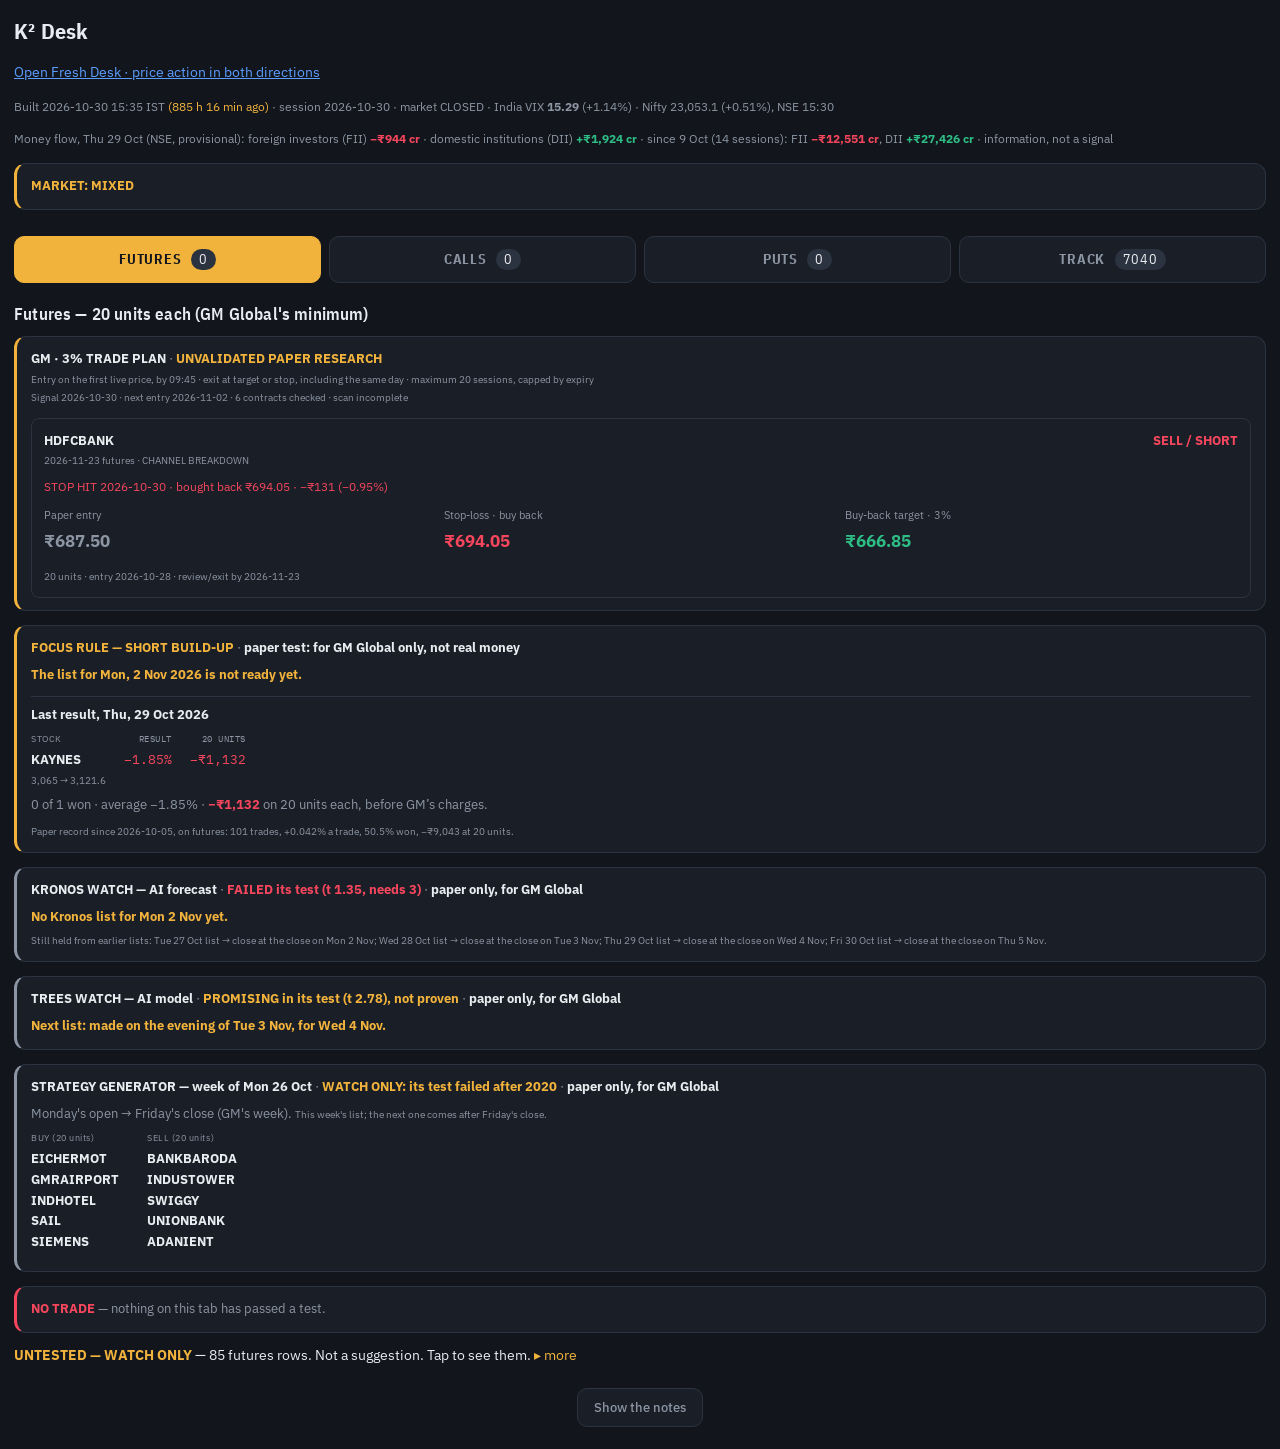
==== commit 439b976b: "desk: 2026-10-30 15:35 IST" ====
--- a/index.html
+++ b/index.html
@@ -155,14 +155,13 @@
 
 <h1>K&sup2; Desk</h1>
 <p><a href="./fresh/">Open Fresh Desk · price action in both directions</a></p>
-<div class="stamp">Built 2026-10-30 15:14 IST<span id="age"></span> &middot; session 2026-10-30 &middot; market OPEN<span class="lec"> &middot;
-  1,401 contracts examined, 297 cleared every gate</span> &middot; India VIX <b>15.26</b> (+0.94%) &middot; Nifty 23,022.7 (+0.37%), NSE 15:12</div>
+<div class="stamp">Built 2026-10-30 15:35 IST<span id="age"></span> &middot; session 2026-10-30 &middot; market CLOSED<span class="lec"> &middot;
+  2,533 contracts examined, 303 cleared every gate</span> &middot; India VIX <b>15.29</b> (+1.14%) &middot; Nifty 23,053.1 (+0.51%), NSE 15:30</div>
 <div class="stamp flows">Money flow, Thu 29 Oct (NSE, provisional): foreign investors (FII) <b class="down">&minus;&#8377;944 cr</b> &middot; domestic institutions (DII) <b class="up">+&#8377;1,924 cr</b>
     &middot; since 9 Oct (14 sessions): FII <b class="down">&minus;&#8377;12,551 cr</b>, DII <b class="up">+&#8377;27,426 cr</b> &middot; information, not a signal</div>
 
-<div class="note lec frozen"><details class="fold"><summary><b>BUY, SELL AND STOP ARE FIXED FOR TODAY</b> &mdash; set at <b>2026-10-30 09:17 IST</b>, and they do not move again.<span class="more"></span></summary><div>They hold however far the market runs: 380 carried from earlier in the session,
-       1 set on this build. The <b>NOW</b> column is the only
-       number that changes &mdash; it tells you whether the market has come to your limit yet.</div></details></div>
+<div class="note lec "><details class="fold"><summary><b>THE SESSION IS OVER. THESE ROWS ARE PREVIEWS, NOT ORDERS</b> &mdash; worked from the last prices, for <b>Mon, 2 Nov</b>.<span class="more"></span></summary><div>Today's buy limits were day orders and ended at 15:30 &mdash; what became of each is on <b>TRACK</b>. The options are priced from the 2026-10-29 settlement file until NSE publishes today&rsquo;s.
+       The real levels are fixed on that session's first build that sees a live exchange book, and can differ from these.</div></details></div>
 <div class="note direction" style="border-left-color:var(--amber)"><b class="warn">MARKET: MIXED</b><details class="fold lec"><summary><b>MARKET DIRECTION: MIXED</b> &mdash; NIFTY is not in a downtrend: buys as usual, and puts only in a downtrend.<span class="more"></span></summary><div>NIFTY closed at 22,936.75 on Thu, 29 Oct 2026; its 20-day average 22,823.99, its 50-day 23,276.78, its 200-day 24,056.78. The desk&rsquo;s trend reader (market-regime.js) calls a close under the 20-day average, with the 20-day under the
         50-day, a downtrend; then this page shows puts, and buys only on the stocks rising on their own. Tested on five years of NSE&rsquo;s own NIFTY data:
         buying NIFTY outside those downtrends made −0.26% a trade in the final year &mdash; the test FAILED.</div></details></div>
@@ -188,7 +187,7 @@
     <div class="note focus" id="gm-weekly-panel" style="margin:0 0 14px;border-left-color:var(--amber)">
     <b>GM · 3% TRADE PLAN</b> · <b class="warn">UNVALIDATED PAPER RESEARCH</b>
     <div class="sub">Entry on the first live price, by 09:45 · exit at target or stop, including the same day · maximum 20 sessions, capped by expiry</div>
-    <div class="sub">Signal 2026-10-29 · next entry 2026-10-30 · 242 contracts checked</div>
+    <div class="sub">Signal 2026-10-30 · next entry 2026-11-02 · 6 contracts checked · scan incomplete</div>
     
     <div class="gm-cards"><article class="gm-card" data-gm-plan="{&quot;entryPrice&quot;:687.5,&quot;entryDate&quot;:&quot;2026-10-28&quot;,&quot;side&quot;:&quot;SELL&quot;,&quot;expiry&quot;:&quot;2026-11-23&quot;,&quot;tickSize&quot;:0.05,&quot;quantity&quot;:20,&quot;stopPrice&quot;:694.05,&quot;maxHoldingSessions&quot;:20}">
       <div class="gm-card-head"><b>HDFCBANK</b><b class="down">SELL / SHORT</b></div>
@@ -197,7 +196,7 @@
       <dl class="gm-prices"><div><dt>Paper entry</dt><dd>₹687.50</dd></div>
       <div><dt>Stop-loss · buy back</dt><dd class="down">₹694.05</dd></div>
       <div><dt>Buy-back target · 3%</dt><dd class="up gm-target">₹666.85</dd></div></dl>
-      <div class="sub">20 units · entry 2026-10-28 · review/exit by 2026-11-23 · last ₹692.35</div>
+      <div class="sub">20 units · entry 2026-10-28 · review/exit by 2026-11-23</div>
       
       <div class="sub lec">Entry: FIRST_OBSERVED_BID at 2026-10-28T07:23:47.782Z. These are paper levels, not a recorded GM fill.
       Your fill changes the target on this screen only. Stops and fills can gap. Prices and targets are before unknown GM charges.</div></article></div>
@@ -275,49 +274,8 @@
   </div>
     <div class="note focus" style="border-left-color:var(--amber);margin:0 0 14px">
     <b class="warn">FOCUS RULE &mdash; SHORT BUILD-UP</b> &middot; <b>paper test: for GM Global only, not real money</b>
-    <div style="margin-top:6px"><b>Fri, 30 Oct 2026:</b> sell 20 units of each at the open, buy back before the close.<span class="lec"> These stocks fell at least 1.56% in the last session while their futures open interest rose at least 3.04% (new shorts piling in).</span>
-        <div class="slips"><details class="slip"><summary>
-      <span class="s-sym">HEROMOTOCO</span><span class="s-pill">Sell at open</span>
-      <span class="s-why">Price <b class="down">&#9660; &minus;4.09%</b> &middot; OI <b class="up">&#9650; +16.2%</b></span>
-      <span class="s-live down">−₹790 now</span>
-    </summary><div class="s-body">
-      <svg class="spark" viewBox="0 0 300 70" role="img" aria-label="HEROMOTOCO: last 25 share closes, from 5,394 to 5,105">
-    <polyline points="2.0,6.0 12.0,16.6 22.0,9.7 32.0,6.4 42.0,26.1 52.0,22.5 62.0,30.4 72.0,38.9 82.0,40.4 92.0,48.1 102.0,64.0 112.0,59.8 122.0,55.3 132.0,48.8 142.0,46.4 152.0,25.9 162.0,24.2 172.0,23.7 182.0,32.0 192.0,34.7 202.0,43.4 212.0,27.0 222.0,24.9 232.0,13.7 242.0,37.2" fill="none" stroke="currentColor" stroke-width="1.6" stroke-linejoin="round" stroke-linecap="round"/>
-    <circle cx="242.0" cy="37.2" r="3.5" class="spark-dot"/>
-    <text x="300" y="12" text-anchor="end">5,394</text><text x="300" y="68" text-anchor="end">4,857</text></svg>
-      <dl class="s-plan">
-        <dt>Contract</dt><dd class="t">Zerodha/GM: HEROMOTOCO futures, nearest month</dd>
-        <dt>Sold at the open</dt><dd>5,124.5 (gap 0%)</dd>
-        <dt>Now</dt><dd>5,164</dd><dt>20 units, now</dt><dd class="down">−₹790</dd>
-        <dt>20 units is about</dt><dd>₹1,02,490</dd><dt>Each 1% move</dt><dd>₹1,025</dd>
-        <dt>Trade (same day)</dt><dd class="t">SELL at the open, BUY BACK before the close</dd>
-      </dl>
-      <div class="sub lec">Live prices: Angel One futures, refreshed each build; information only. Your GM fills will differ.</div>
-    </div></details><details class="slip"><summary>
-      <span class="s-sym">TRENT</span><span class="s-pill">Sell at open</span>
-      <span class="s-why">Price <b class="down">&#9660; &minus;1.79%</b> &middot; OI <b class="up">&#9650; +4.32%</b></span>
-      <span class="s-live down">−₹550 now</span>
-    </summary><div class="s-body">
-      <svg class="spark" viewBox="0 0 300 70" role="img" aria-label="TRENT: last 25 share closes, from 2,774 to 2,862">
-    <polyline points="2.0,36.4 12.0,46.9 22.0,51.3 32.0,57.5 42.0,56.2 52.0,58.1 62.0,64.0 72.0,64.0 82.0,17.6 92.0,19.9 102.0,21.9 112.0,15.9 122.0,16.6 132.0,6.0 142.0,8.4 152.0,11.4 162.0,10.1 172.0,19.7 182.0,29.6 192.0,36.2 202.0,43.0 212.0,39.3 222.0,29.8 232.0,16.5 242.0,23.9" fill="none" stroke="currentColor" stroke-width="1.6" stroke-linejoin="round" stroke-linecap="round"/>
-    <circle cx="242.0" cy="23.9" r="3.5" class="spark-dot"/>
-    <text x="300" y="12" text-anchor="end">2,988</text><text x="300" y="68" text-anchor="end">2,580</text></svg>
-      <dl class="s-plan">
-        <dt>Contract</dt><dd class="t">Zerodha/GM: TRENT futures, nearest month</dd>
-        <dt>Sold at the open</dt><dd>3,020 (gap +4.76%)</dd>
-        <dt>Now</dt><dd>3,047.5</dd><dt>20 units, now</dt><dd class="down">−₹550</dd>
-        <dt>20 units is about</dt><dd>₹60,400</dd><dt>Each 1% move</dt><dd>₹604</dd>
-        <dt>Trade (same day)</dt><dd class="t">SELL at the open, BUY BACK before the close</dd>
-      </dl>
-      <div class="sub lec">Live prices: Angel One futures, refreshed each build; information only. Your GM fills will differ.</div>
-    </div></details></div></div>
-    <div class="sbres"><b>Live now, 15:13 IST</b><span class="lec"> &middot; <b>information only, not part of the tested rule</b>: each futures open, its gap from the previous close, the last price, and the paper result on 20 units if traded at the open.</span>
-    <div class="sbgrid" style="grid-template-columns:1fr auto auto auto"><div class="h">STOCK</div><div class="h num">GAP</div><div class="h num">NOW</div><div class="h num">20 UNITS</div><div><b class="down">HEROMOTOCO</b><div class="sub">sold at 5,124.5</div></div>
-    <div class="num ">0%</div><div class="num">5,164</div><div class="num down">−₹790</div><div><b class="down">TRENT</b><div class="sub">sold at 3,020</div></div>
-    <div class="num up">+4.76%</div><div class="num">3,047.5</div><div class="num down">−₹550</div></div>
-    <div>2 priced &middot; <b class="down">−₹1,340</b> so far, before GM&rsquo;s charges.</div>
+    <div style="margin-top:6px"><b class="warn">The list for Mon, 2 Nov 2026 is not ready yet.</b><span class="lec"> It is made from NSE&rsquo;s evening files (data so far through 2026-10-29). Check again after 09:30.</span></div>
     
-    <div class="sub lec">Angel One futures prices, refreshed with each build (about every 20 minutes). Your GM fills will differ.</div></div>
     <div class="sbres"><b>Last result, Thu, 29 Oct 2026</b><span class="lec"> on November futures (expiry 23 Nov) &middot; <b>information only</b>: sold at NSE&rsquo;s official futures open, bought back at its official close.</span>
       <div class="sbgrid"><div class="h">STOCK</div><div class="h num">RESULT</div><div class="h num">20 UNITS</div><div><b>KAYNES</b><div class="sub">3,065 &rarr; 3,121.6</div></div><div class="num down">−1.85%</div><div class="num down">−₹1,132</div></div>
       <div>0 of 1 won &middot; average −1.85% &middot; <b class="down">−₹1,132</b> on 20 units each, before GM&rsquo;s charges.</div>
@@ -335,31 +293,9 @@
   </div>
     <div class="note focus" style="border-left-color:var(--muted);margin:0 0 14px">
     <b>KRONOS WATCH &mdash; AI forecast</b> &middot; <b class="down">FAILED its test (t 1.35, needs 3)</b> &middot; <b>paper only, for GM Global</b>
-    <div style="margin-top:6px"><b>Fri 30 Oct:</b> enter at the open; close at the close on <b>Thu 5 Nov</b> (5 sessions).<span class="lec"> Kronos&rsquo;s top and bottom tenth of 86 futures stocks.</span>
-        <div class="sbgrid" style="grid-template-columns:auto auto;gap:4px 28px"><div class="h">BUY (20 units)</div><div class="h">SELL (20 units)</div>
-          <div class="up"><div><b>OFSS</b> <span class="sub">Nov fut</span></div><div><b>NATIONALUM</b> <span class="sub">Nov fut</span></div><div><b>CGPOWER</b> <span class="sub">Nov fut</span></div><div><b>HEROMOTOCO</b> <span class="sub">Nov fut</span></div><div><b>SHRIRAMFIN</b> <span class="sub">Nov fut</span></div><div><b>ADANIGREEN</b> <span class="sub">Nov fut</span></div><div><b>SWIGGY</b> <span class="sub">Nov fut</span></div><div><b>MARUTI</b> <span class="sub">Nov fut</span></div></div><div class="down"><div><b>ATHERENERG</b> <span class="sub">Nov fut</span></div><div><b>COFORGE</b> <span class="sub">Nov fut</span></div><div><b>TECHM</b> <span class="sub">Nov fut</span></div><div><b>LAURUSLABS</b> <span class="sub">Nov fut</span></div><div><b>PERSISTENT</b> <span class="sub">Nov fut</span></div><div><b>PAYTM</b> <span class="sub">Nov fut</span></div><div><b>DIVISLAB</b> <span class="sub">Nov fut</span></div><div><b>TVSMOTOR</b> <span class="sub">Nov fut</span></div></div></div></div>
-    <div class="sbres"><b>Live now, 15:13 IST</b><span class="lec"> &middot; <b>information only, not part of the tested rule</b>: each futures open, its gap from the previous close, the last price, and the paper result on 20 units if traded at the open.</span>
-    <div class="sbgrid" style="grid-template-columns:1fr auto auto auto"><div class="h">STOCK</div><div class="h num">GAP</div><div class="h num">NOW</div><div class="h num">20 UNITS</div><div><b class="up">OFSS</b><div class="sub">bought at 9,991</div></div>
-    <div class="num down">−0.32%</div><div class="num">9,961</div><div class="num down">−₹600</div><div><b class="up">NATIONALUM</b><div class="sub">bought at 320</div></div>
-    <div class="num down">−0.5%</div><div class="num">313.5</div><div class="num down">−₹130</div><div><b class="up">CGPOWER</b><div class="sub">bought at 819.1</div></div>
-    <div class="num down">−2%</div><div class="num">806</div><div class="num down">−₹262</div><div><b class="up">HEROMOTOCO</b><div class="sub">bought at 5,124.5</div></div>
-    <div class="num ">0%</div><div class="num">5,164</div><div class="num up">+₹790</div><div><b class="up">SHRIRAMFIN</b><div class="sub">bought at 845</div></div>
-    <div class="num down">−0.22%</div><div class="num">828.35</div><div class="num down">−₹333</div><div><b class="up">ADANIGREEN</b><div class="sub">bought at 1,316.6</div></div>
-    <div class="num ">0%</div><div class="num">1,298.8</div><div class="num down">−₹356</div><div><b class="up">SWIGGY</b><div class="sub">bought at 184.75</div></div>
-    <div class="num down">−0.94%</div><div class="num">177.1</div><div class="num down">−₹153</div><div><b class="up">MARUTI</b><div class="sub">bought at 11,500</div></div>
-    <div class="num down">−0.03%</div><div class="num">11,446</div><div class="num down">−₹1,080</div><div><b class="down">ATHERENERG</b><div class="sub">sold at 1,674</div></div>
-    <div class="num up">+0.38%</div><div class="num">1,758.2</div><div class="num down">−₹1,684</div><div><b class="down">COFORGE</b><div class="sub">sold at 1,989</div></div>
-    <div class="num up">+1.02%</div><div class="num">2,057.6</div><div class="num down">−₹1,372</div><div><b class="down">TECHM</b><div class="sub">sold at 1,788</div></div>
-    <div class="num up">+0.28%</div><div class="num">1,803.1</div><div class="num down">−₹302</div><div><b class="down">LAURUSLABS</b><div class="sub">sold at 2,250</div></div>
-    <div class="num down">−0.23%</div><div class="num">2,388</div><div class="num down">−₹2,760</div><div><b class="down">PERSISTENT</b><div class="sub">sold at 5,910</div></div>
-    <div class="num up">+0.65%</div><div class="num">6,012</div><div class="num down">−₹2,040</div><div><b class="down">PAYTM</b><div class="sub">sold at 1,694</div></div>
-    <div class="num down">−0.24%</div><div class="num">1,646.2</div><div class="num up">+₹956</div><div><b class="down">DIVISLAB</b><div class="sub">sold at 9,760</div></div>
-    <div class="num up">+0.25%</div><div class="num">9,849</div><div class="num down">−₹1,780</div><div><b class="down">TVSMOTOR</b><div class="sub">sold at 4,300</div></div>
-    <div class="num down">−0.12%</div><div class="num">4,232.5</div><div class="num up">+₹1,350</div></div>
-    <div>16 priced &middot; <b class="down">−₹9,756</b> so far, before GM&rsquo;s charges.</div>
+    <div style="margin-top:6px"><b class="warn">No Kronos list for Mon 2 Nov yet.</b><span class="lec"> It is made from NSE&rsquo;s evening files (about 20:15 IST); counting starts with Mon 19 Oct.</span></div>
     
-    <div class="sub lec">Angel One futures prices, refreshed with each build (about every 20 minutes). Your GM fills will differ.</div></div>
-    <div class="sub" style="margin-top:6px">Still held from earlier lists: Mon 26 Oct list &rarr; close at the close on Fri 30 Oct; Tue 27 Oct list &rarr; close at the close on Mon 2 Nov; Wed 28 Oct list &rarr; close at the close on Tue 3 Nov; Thu 29 Oct list &rarr; close at the close on Wed 4 Nov.</div>
+    <div class="sub" style="margin-top:6px">Still held from earlier lists: Tue 27 Oct list &rarr; close at the close on Mon 2 Nov; Wed 28 Oct list &rarr; close at the close on Tue 3 Nov; Thu 29 Oct list &rarr; close at the close on Wed 4 Nov; Fri 30 Oct list &rarr; close at the close on Thu 5 Nov.</div>
     <div class="sub lec" style="margin-top:6px">Kronos reads only each stock&rsquo;s last 512 daily bars (one random draw, as tested); its own % forecasts are too noisy to show.
       In its test (Jul 2024&ndash;Oct 2026) this book made +0.135% a round, t 1.35: not proven. On paper since 2026-10-19: 4 lists finished, &minus;0.781% a list, 50% up; a verdict needs 52 weeks (about Oct 2027). Not for real money.</div>
   </div>
@@ -379,28 +315,28 @@
   </div>
     <div class="note" style="border-left-color:var(--red);margin:0 0 12px"><b class="down">NO TRADE</b> &mdash; nothing on this tab has passed a test.<span class="lec"> So there is
     nothing here the desk can call a suggestion. Every rule tried on six years of NSE data failed (TRACK and the notes below have the numbers).
-    The futures rows under the fold are untested ideas, scored on paper on TRACK. Watching them costs nothing; trading them is a guess. The FOCUS RULE above is the one exception under watch: it held on unseen data, and is on paper for GM only until its forward verdict.</span></div><details class="fold nr"><summary><b class="warn">UNTESTED &mdash; WATCH ONLY</b> &mdash; 84 futures rows. Not a suggestion. Tap to see them.<span class="more"></span></summary><div>    <details class="fold sub lead lec"><summary>If you take every row here (20 units each, before GM&#39;s charges): <b class="amt">₹42,55,246</b> in total;
-      if every stop is hit, <b class="down amt">&minus;₹63,752</b> &mdash; more if prices gap through the stops.<span class="more"></span></summary>
-      <div>Most rows are in: Financial Services 10, Automobile and Auto Components 10, Information Technology 8. Rows in one sector tend to fall together. <b>With no trend, a row's target comes before its stop at most as often as its break-even (about 37.5%)</b> &mdash; a price with no trend is a fair game &mdash;
+    The futures rows under the fold are untested ideas, scored on paper on TRACK. Watching them costs nothing; trading them is a guess. The FOCUS RULE above is the one exception under watch: it held on unseen data, and is on paper for GM only until its forward verdict.</span></div><details class="fold nr"><summary><b class="warn">UNTESTED &mdash; WATCH ONLY</b> &mdash; 85 futures rows. Not a suggestion. Tap to see them.<span class="more"></span></summary><div>    <details class="fold sub lead lec"><summary>If you take every row here (20 units each, before GM&#39;s charges): <b class="amt">₹40,72,318</b> in total;
+      if every stop is hit, <b class="down amt">&minus;₹61,088</b> &mdash; more if prices gap through the stops.<span class="more"></span></summary>
+      <div>Most rows are in: Financial Services 13, Automobile and Auto Components 11, Information Technology 8. Rows in one sector tend to fall together. <b>With no trend, a row's target comes before its stop at most as often as its break-even (about 37.5%)</b> &mdash; a price with no trend is a fair game &mdash;
        so before GM's charges these rows make money only if the BUY signal works. <b>It was tested and FAILED</b>: the desk&rsquo;s own rating,
        replayed day by day on six years of NSE&rsquo;s own prices (2,36,746 stock-days), bought on this tab&rsquo;s limit, target and stop,
        made &minus;0.028% a trade after charges, 36.7% winners where 37.5% are needed
        (32,725 trades, t = &minus;0.44).</div></details>
-    <details class="fold risk lec"><summary><b>BAD-DAY RISK</b>, every row together &mdash; 1 day in 20: <b class="down amt">−₹55,271</b> or worse
-      &middot; worst day: <b class="down amt">−₹1,99,396</b> &middot; market opens 5% lower: <b class="down amt">−₹2,06,047</b><span class="more"></span></summary>
-      <div>Today&rsquo;s 63 rows (20 units each) replayed through each of the last 495 trading days,
-        Wed, 30 Oct 2024 to Thu, 29 Oct 2026, on real prices, with every stop and target in the market.
+    <details class="fold risk lec"><summary><b>BAD-DAY RISK</b>, every row together &mdash; 1 day in 20: <b class="down amt">−₹52,442</b> or worse
+      &middot; worst day: <b class="down amt">−₹2,00,049</b> &middot; market opens 5% lower: <b class="down amt">−₹1,93,611</b><span class="more"></span></summary>
+      <div>Today&rsquo;s 65 rows (20 units each) replayed through each of the last 494 trading days,
+        Thu, 31 Oct 2024 to Thu, 29 Oct 2026, on real prices, with every stop and target in the market.
         Not a forecast: these are days that already happened. Before charges.</div>
-      <div><b>1 day in 20:</b> on the worst 25 of those 495 days, all the rows together lost at least
-        ₹55,271 &mdash; ₹71,760 on average.</div>
-      <div><b>Worst day, Mon, 7 Apr 2025</b> (NIFTY −3.24%): 63 of
-        63 stocks fell and 63 stops were hit, 62 of them by a gap at the open &mdash; a loss of −₹1,99,396, against −₹63,752 if every stop
+      <div><b>1 day in 20:</b> on the worst 25 of those 494 days, all the rows together lost at least
+        ₹52,442 &mdash; ₹69,135 on average.</div>
+      <div><b>Worst day, Mon, 7 Apr 2025</b> (NIFTY −3.24%): 65 of
+        65 stocks fell and 65 stops were hit, 64 of them by a gap at the open &mdash; a loss of −₹2,00,049, against −₹61,088 if every stop
         had filled at its own price (before charges).</div>
-      <div><b>Market opens 5% lower:</b> −₹2,06,047. Each stock opens lower by its own measured sensitivity to NIFTY
-        (median 1.03), and a stop fills at the open, not at its own price.</div>
-      <div><b>Together:</b> on those 25 worst days, 95% of the stocks fell at once. These rows are closer
-        to one bet on the market than to 63 separate ones.</div>
-      <div><b>Most of the bad-day loss:</b> BOSCHLTD 20.8%, PAGEIND 14.4%, MARUTI 5.3%, ULTRACEMCO 4.9%, OFSS 4.6% &mdash; at 20 units each, the highest-priced stocks carry the most rupees.</div>
+      <div><b>Market opens 5% lower:</b> −₹1,93,611. Each stock opens lower by its own measured sensitivity to NIFTY
+        (median 1.05), and a stop fills at the open, not at its own price.</div>
+      <div><b>Together:</b> on those 25 worst days, 94.6% of the stocks fell at once. These rows are closer
+        to one bet on the market than to 65 separate ones.</div>
+      <div><b>Most of the bad-day loss:</b> BOSCHLTD 21.6%, PAGEIND 16.1%, MARUTI 5.7%, BAJAJ-AUTO 5%, PERSISTENT 4% &mdash; at 20 units each, the highest-priced stocks carry the most rupees.</div>
       
       <div>Demergers, bonuses and splits are read from NSE&rsquo;s own filings (Fri, 30 Oct 2026),
         so none of them counts as a crash.</div>
@@ -422,729 +358,754 @@
         <td data-label="SYMBOL"><b class="name">JINDALSTEL NOV FUT</b>
              <div class="sub">Zerodha <code>JINDALSTEL26NOVFUT</code> &middot; Angel <code>JINDALSTEL23NOV26FUT</code></div>
           <div class="sub">future expires Mon 23 Nov &middot; <b class="warn">exit or roll by Tue 17 Nov</b></div><div class="sub">results date not announced yet</div></td>
-        <td data-label="BUY LIMIT" class="num"><b>₹1,052.80</b><div class="sub lec">fill 1.1% by the close (~13 min)</div><div class="sub lec"><b>target before stop: 37.5%</b> if prices move at random (stop first 62.5%); break-even 37.5% before charges</div><div class="sub lec">touch odds 77.6% (~2 sessions) &mdash; ignores the stop</div><div class="sub lec">TRACK so far: 17.9% of futures hit target (62 of 333)</div></td>
-        <td data-label="TARGET 1 &middot; 2" class="num up">₹1,079.10<div class="sub">₹1,105.40</div></td>
-        <td data-label="STOP" class="num down">₹1,037.00</td>
-        <td data-label="NOW" class="num" data-live="NFO:61616" data-buy="1052.8" data-frozen="1"><span class="nowv">₹1,064.00</span><div class="sub nows ">WAITING — needs a 1.1% dip</div><div class="sub ">futures, live at 15:14</div><div class="sub lec">day&rsquo;s VWAP ₹1,062.45 &middot; NOW is above it</div><div class="sub">share ₹1,058.30</div></td>
-        <td data-label="GM MIN (20 UNITS)" class="num">₹21,056<div class="sub">20 units</div><div class="sub down">stop &minus;₹316</div><div class="sub up">target +₹526</div></td>
-        <td data-label="R : R" class="num">1.66<div class="sub">+₹26.3 / &minus;₹15.8</div><div class="sub lec">needs 37.5% wins to break even</div></td>
+        <td data-label="BUY LIMIT" class="num"><b>₹1,054.60</b><div class="sub lec"><b>target before stop: 37.4%</b> if prices move at random (stop first 62.6%); break-even 37.4% before charges</div><div class="sub lec">touch odds 77.3% (~2.1 sessions) &mdash; ignores the stop</div><div class="sub lec">TRACK so far: 18.1% of futures hit target (63 of 335)</div></td>
+        <td data-label="TARGET 1 &middot; 2" class="num up">₹1,081.00<div class="sub">₹1,107.30</div></td>
+        <td data-label="STOP" class="num down">₹1,038.80</td>
+        <td data-label="NOW" class="num" data-live="NFO:61616" data-buy="1054.6" data-frozen="0"><span class="nowv">₹1,063.20</span><div class="sub nows ">PREVIEW, not an order — 0.8% under the last price</div><div class="sub down">futures, last price &mdash; NOT live at 15:33</div><div class="sub">share ₹1,061.20</div></td>
+        <td data-label="GM MIN (20 UNITS)" class="num">₹21,092<div class="sub">20 units</div><div class="sub down">stop &minus;₹316</div><div class="sub up">target +₹528</div></td>
+        <td data-label="R : R" class="num">1.67<div class="sub">+₹26.4 / &minus;₹15.8</div><div class="sub lec">needs 37.4% wins to break even</div></td>
+      </tr>
+      <tr>
+        <td data-label="SYMBOL"><b class="name">LT NOV FUT</b>
+             <div class="sub">Zerodha <code>LT26NOVFUT</code> &middot; Angel <code>LT23NOV26FUT</code></div>
+          <div class="sub">future expires Mon 23 Nov &middot; <b class="warn">exit or roll by Tue 17 Nov</b></div><div class="sub">results date not announced yet</div></td>
+        <td data-label="BUY LIMIT" class="num"><b>₹3,829.30</b><div class="sub lec"><b>target before stop: 37.5%</b> if prices move at random (stop first 62.5%); break-even 37.5% before charges</div><div class="sub lec">touch odds 72.1% (~2.9 sessions) &mdash; ignores the stop</div><div class="sub lec">TRACK so far: 18.1% of futures hit target (63 of 335)</div></td>
+        <td data-label="TARGET 1 &middot; 2" class="num up">₹3,925.00<div class="sub">₹4,020.80</div></td>
+        <td data-label="STOP" class="num down">₹3,771.90</td>
+        <td data-label="NOW" class="num" data-live="NFO:61633" data-buy="3829.3" data-frozen="0"><span class="nowv">₹3,860.20</span><div class="sub nows ">PREVIEW, not an order — 0.8% under the last price</div><div class="sub down">futures, last price &mdash; NOT live at 15:34</div><div class="sub">share ₹3,871.70</div></td>
+        <td data-label="GM MIN (20 UNITS)" class="num">₹76,586<div class="sub">20 units</div><div class="sub down">stop &minus;₹1,148</div><div class="sub up">target +₹1,914</div></td>
+        <td data-label="R : R" class="num">1.67<div class="sub">+₹95.7 / &minus;₹57.4</div><div class="sub lec">needs 37.5% wins to break even</div></td>
+      </tr>
+      <tr>
+        <td data-label="SYMBOL"><b class="name">M&amp;M NOV FUT</b>
+             <div class="sub">Zerodha <code>M&amp;M26NOVFUT</code> &middot; Angel <code>M&amp;M23NOV26FUT</code></div>
+          <div class="sub">future expires Mon 23 Nov &middot; <b class="warn">exit or roll by Tue 17 Nov</b></div><div class="sub"><b class="warn">results Thu 5 Nov &mdash; before the exit date: expect a gap</b></div></td>
+        <td data-label="BUY LIMIT" class="num"><b>₹2,836.00</b><div class="sub lec"><b>target before stop: 37.5%</b> if prices move at random (stop first 62.5%); break-even 37.5% before charges</div><div class="sub lec">touch odds 70.9% (~3.1 sessions) &mdash; ignores the stop</div><div class="sub lec">TRACK so far: 18.1% of futures hit target (63 of 335)</div></td>
+        <td data-label="TARGET 1 &middot; 2" class="num up">₹2,906.90<div class="sub">₹2,977.80</div></td>
+        <td data-label="STOP" class="num down">₹2,793.50</td>
+        <td data-label="NOW" class="num" data-live="NFO:61637" data-buy="2836" data-frozen="0"><span class="nowv">₹2,858.90</span><div class="sub nows ">PREVIEW, not an order — 0.8% under the last price</div><div class="sub down">futures, last price &mdash; NOT live at 15:35</div><div class="sub">share ₹2,840.30</div></td>
+        <td data-label="GM MIN (20 UNITS)" class="num">₹56,720<div class="sub">20 units</div><div class="sub down">stop &minus;₹850</div><div class="sub up">target +₹1,418</div></td>
+        <td data-label="R : R" class="num">1.67<div class="sub">+₹70.9 / &minus;₹42.5</div><div class="sub lec">needs 37.5% wins to break even</div></td>
+      </tr>
+      <tr>
+        <td data-label="SYMBOL"><b class="name">TATAELXSI NOV FUT</b>
+             <div class="sub">Zerodha <code>TATAELXSI26NOVFUT</code> &middot; Angel <code>TATAELXSI23NOV26FUT</code></div>
+          <div class="sub">future expires Mon 23 Nov &middot; <b class="warn">exit or roll by Tue 17 Nov</b></div><div class="sub">results date not announced yet</div></td>
+        <td data-label="BUY LIMIT" class="num"><b>₹3,785.50</b><div class="sub lec"><b>target before stop: 37.5%</b> if prices move at random (stop first 62.5%); break-even 37.5% before charges</div><div class="sub lec">touch odds 79.2% (~1.8 sessions) &mdash; ignores the stop</div><div class="sub lec">TRACK so far: 18.1% of futures hit target (63 of 335)</div></td>
+        <td data-label="TARGET 1 &middot; 2" class="num up">₹3,880.10<div class="sub">₹3,974.80</div></td>
+        <td data-label="STOP" class="num down">₹3,728.70</td>
+        <td data-label="NOW" class="num" data-live="NFO:61721" data-buy="3785.5" data-frozen="0"><span class="nowv">₹3,816.10</span><div class="sub nows ">PREVIEW, not an order — 0.8% under the last price</div><div class="sub down">futures, last price &mdash; NOT live at 15:34</div><div class="sub">share ₹3,790.00</div></td>
+        <td data-label="GM MIN (20 UNITS)" class="num">₹75,710<div class="sub">20 units</div><div class="sub down">stop &minus;₹1,136</div><div class="sub up">target +₹1,892</div></td>
+        <td data-label="R : R" class="num">1.67<div class="sub">+₹94.6 / &minus;₹56.8</div><div class="sub lec">needs 37.5% wins to break even</div></td>
+      </tr>
+      <tr>
+        <td data-label="SYMBOL"><b class="name">HCLTECH NOV FUT</b>
+             <div class="sub">Zerodha <code>HCLTECH26NOVFUT</code> &middot; Angel <code>HCLTECH23NOV26FUT</code></div>
+          <div class="sub">future expires Mon 23 Nov &middot; <b class="warn">exit or roll by Tue 17 Nov</b></div><div class="sub">results date not announced yet</div></td>
+        <td data-label="BUY LIMIT" class="num"><b>₹1,423.00</b><div class="sub lec"><b>target before stop: 37.4%</b> if prices move at random (stop first 62.6%); break-even 37.4% before charges</div><div class="sub lec">touch odds 78.5% (~1.9 sessions) &mdash; ignores the stop</div><div class="sub lec">TRACK so far: 18.1% of futures hit target (63 of 335)</div></td>
+        <td data-label="TARGET 1 &middot; 2" class="num up">₹1,458.60<div class="sub">₹1,494.20</div></td>
+        <td data-label="STOP" class="num down">₹1,401.70</td>
+        <td data-label="NOW" class="num" data-live="NFO:61580" data-buy="1423" data-frozen="0"><span class="nowv">₹1,434.50</span><div class="sub nows ">PREVIEW, not an order — 0.8% under the last price</div><div class="sub down">futures, last price &mdash; NOT live at 15:35</div><div class="sub">share ₹1,428.10</div></td>
+        <td data-label="GM MIN (20 UNITS)" class="num">₹28,460<div class="sub">20 units</div><div class="sub down">stop &minus;₹426</div><div class="sub up">target +₹712</div></td>
+        <td data-label="R : R" class="num">1.67<div class="sub">+₹35.6 / &minus;₹21.3</div><div class="sub lec">needs 37.4% wins to break even</div></td>
+      </tr>
+      <tr>
+        <td data-label="SYMBOL"><b class="name">ICICIBANK NOV FUT</b>
+             <div class="sub">Zerodha <code>ICICIBANK26NOVFUT</code> &middot; Angel <code>ICICIBANK23NOV26FUT</code></div>
+          <div class="sub">future expires Mon 23 Nov &middot; <b class="warn">exit or roll by Tue 17 Nov</b></div><div class="sub">results date not announced yet</div></td>
+        <td data-label="BUY LIMIT" class="num"><b>₹1,388.50</b><div class="sub lec"><b>target before stop: 37.5%</b> if prices move at random (stop first 62.5%); break-even 37.5% before charges</div><div class="sub lec">touch odds 65.9% (~3.9 sessions) &mdash; ignores the stop</div><div class="sub lec">TRACK so far: 18.1% of futures hit target (63 of 335)</div></td>
+        <td data-label="TARGET 1 &middot; 2" class="num up">₹1,423.20<div class="sub">₹1,457.90</div></td>
+        <td data-label="STOP" class="num down">₹1,367.70</td>
+        <td data-label="NOW" class="num" data-live="NFO:61595" data-buy="1388.5" data-frozen="0"><span class="nowv">₹1,399.70</span><div class="sub nows ">PREVIEW, not an order — 0.8% under the last price</div><div class="sub down">futures, last price &mdash; NOT live at 15:34</div><div class="sub">share ₹1,398.00</div></td>
+        <td data-label="GM MIN (20 UNITS)" class="num">₹27,770<div class="sub">20 units</div><div class="sub down">stop &minus;₹416</div><div class="sub up">target +₹694</div></td>
+        <td data-label="R : R" class="num">1.67<div class="sub">+₹34.7 / &minus;₹20.8</div><div class="sub lec">needs 37.5% wins to break even</div></td>
+      </tr>
+      <tr>
+        <td data-label="SYMBOL"><b class="name">UNIONBANK NOV FUT</b>
+             <div class="sub">Zerodha <code>UNIONBANK26NOVFUT</code> &middot; Angel <code>UNIONBANK23NOV26FUT</code></div>
+          <div class="sub">future expires Mon 23 Nov &middot; <b class="warn">exit or roll by Tue 17 Nov</b></div><div class="sub">results date not announced yet</div></td>
+        <td data-label="BUY LIMIT" class="num"><b>₹184.47</b><div class="sub lec"><b>target before stop: 37.5%</b> if prices move at random (stop first 62.5%); break-even 37.5% before charges</div><div class="sub lec">touch odds 78% (~2 sessions) &mdash; ignores the stop</div><div class="sub lec">TRACK so far: 18.1% of futures hit target (63 of 335)</div></td>
+        <td data-label="TARGET 1 &middot; 2" class="num up">₹189.08<div class="sub">₹193.69</div></td>
+        <td data-label="STOP" class="num down">₹181.70</td>
+        <td data-label="NOW" class="num" data-live="NFO:61737" data-buy="184.47" data-frozen="0"><span class="nowv">₹185.96</span><div class="sub nows ">PREVIEW, not an order — 0.8% under the last price</div><div class="sub down">futures, last price &mdash; NOT live at 15:35</div><div class="sub">share ₹186.00</div></td>
+        <td data-label="GM MIN (20 UNITS)" class="num">₹3,689.4<div class="sub">20 units</div><div class="sub down">stop &minus;₹55.4</div><div class="sub up">target +₹92.2</div></td>
+        <td data-label="R : R" class="num">1.66<div class="sub">+₹4.61 / &minus;₹2.77</div><div class="sub lec">needs 37.5% wins to break even</div></td>
+      </tr>
+      <tr>
+        <td data-label="SYMBOL"><b class="name">ETERNAL NOV FUT</b>
+             <div class="sub">Zerodha <code>ETERNAL26NOVFUT</code> &middot; Angel <code>ETERNAL23NOV26FUT</code></div>
+          <div class="sub">future expires Mon 23 Nov &middot; <b class="warn">exit or roll by Tue 17 Nov</b></div><div class="sub">results date not announced yet</div></td>
+        <td data-label="BUY LIMIT" class="num"><b>₹341.30</b><div class="sub lec"><b>target before stop: 37.4%</b> if prices move at random (stop first 62.6%); break-even 37.4% before charges</div><div class="sub lec">touch odds 78.3% (~1.9 sessions) &mdash; ignores the stop</div><div class="sub lec">TRACK so far: 18.1% of futures hit target (63 of 335)</div></td>
+        <td data-label="TARGET 1 &middot; 2" class="num up">₹349.85<div class="sub">₹358.35</div></td>
+        <td data-label="STOP" class="num down">₹336.20</td>
+        <td data-label="NOW" class="num" data-live="NFO:61565" data-buy="341.3" data-frozen="0"><span class="nowv">₹344.10</span><div class="sub nows ">PREVIEW, not an order — 0.8% under the last price</div><div class="sub down">futures, last price &mdash; NOT live at 15:34</div><div class="sub">share ₹343.65</div></td>
+        <td data-label="GM MIN (20 UNITS)" class="num">₹6,826<div class="sub">20 units</div><div class="sub down">stop &minus;₹102</div><div class="sub up">target +₹171</div></td>
+        <td data-label="R : R" class="num">1.68<div class="sub">+₹8.55 / &minus;₹5.1</div><div class="sub lec">needs 37.4% wins to break even</div></td>
       </tr>
       <tr>
         <td data-label="SYMBOL"><b class="name">KOTAKBANK NOV FUT</b>
              <div class="sub">Zerodha <code>KOTAKBANK26NOVFUT</code> &middot; Angel <code>KOTAKBANK23NOV26FUT</code></div>
           <div class="sub">future expires Mon 23 Nov &middot; <b class="warn">exit or roll by Tue 17 Nov</b></div><div class="sub">results date not announced yet</div></td>
-        <td data-label="BUY LIMIT" class="num"><b>₹456.30</b><div class="sub lec">fill 0.6% by the close (~13 min)</div><div class="sub lec"><b>target before stop: 37.5%</b> if prices move at random (stop first 62.5%); break-even 37.5% before charges</div><div class="sub lec">touch odds 74.8% (~2.5 sessions) &mdash; ignores the stop</div><div class="sub lec">TRACK so far: 17.9% of futures hit target (62 of 333)</div></td>
-        <td data-label="TARGET 1 &middot; 2" class="num up">₹467.70<div class="sub">₹479.10</div></td>
-        <td data-label="STOP" class="num down">₹449.45</td>
-        <td data-label="NOW" class="num" data-live="NFO:61627" data-buy="456.3" data-frozen="1"><span class="nowv">₹460.95</span><div class="sub nows ">WAITING — needs a 1.0% dip</div><div class="sub ">futures, live at 15:14</div><div class="sub lec">day&rsquo;s VWAP ₹461.41 &middot; NOW is below it</div><div class="sub">share ₹460.10</div></td>
-        <td data-label="GM MIN (20 UNITS)" class="num">₹9,126<div class="sub">20 units</div><div class="sub down">stop &minus;₹137</div><div class="sub up">target +₹228</div></td>
-        <td data-label="R : R" class="num">1.66<div class="sub">+₹11.4 / &minus;₹6.85</div><div class="sub lec">needs 37.5% wins to break even</div></td>
+        <td data-label="BUY LIMIT" class="num"><b>₹457.95</b><div class="sub lec"><b>target before stop: 37.4%</b> if prices move at random (stop first 62.6%); break-even 37.4% before charges</div><div class="sub lec">touch odds 74.2% (~2.6 sessions) &mdash; ignores the stop</div><div class="sub lec">TRACK so far: 18.1% of futures hit target (63 of 335)</div></td>
+        <td data-label="TARGET 1 &middot; 2" class="num up">₹469.40<div class="sub">₹480.85</div></td>
+        <td data-label="STOP" class="num down">₹451.10</td>
+        <td data-label="NOW" class="num" data-live="NFO:61627" data-buy="457.95" data-frozen="0"><span class="nowv">₹461.65</span><div class="sub nows ">PREVIEW, not an order — 0.8% under the last price</div><div class="sub down">futures, last price &mdash; NOT live at 15:35</div><div class="sub">share ₹461.60</div></td>
+        <td data-label="GM MIN (20 UNITS)" class="num">₹9,159<div class="sub">20 units</div><div class="sub down">stop &minus;₹137</div><div class="sub up">target +₹229</div></td>
+        <td data-label="R : R" class="num">1.67<div class="sub">+₹11.45 / &minus;₹6.85</div><div class="sub lec">needs 37.4% wins to break even</div></td>
+      </tr>
+      <tr>
+        <td data-label="SYMBOL"><b class="name">DMART NOV FUT</b>
+             <div class="sub">Zerodha <code>DMART26NOVFUT</code> &middot; Angel <code>DMART23NOV26FUT</code></div>
+          <div class="sub">future expires Mon 23 Nov &middot; <b class="warn">exit or roll by Tue 17 Nov</b></div><div class="sub">results date not announced yet</div></td>
+        <td data-label="BUY LIMIT" class="num"><b>₹3,169.40</b><div class="sub lec"><b>target before stop: 37.5%</b> if prices move at random (stop first 62.5%); break-even 37.5% before charges</div><div class="sub lec">touch odds 73.3% (~2.7 sessions) &mdash; ignores the stop</div><div class="sub lec">TRACK so far: 18.1% of futures hit target (63 of 335)</div></td>
+        <td data-label="TARGET 1 &middot; 2" class="num up">₹3,248.60<div class="sub">₹3,327.90</div></td>
+        <td data-label="STOP" class="num down">₹3,121.90</td>
+        <td data-label="NOW" class="num" data-live="NFO:61562" data-buy="3169.4" data-frozen="0"><span class="nowv">₹3,195.00</span><div class="sub nows ">PREVIEW, not an order — 0.8% under the last price</div><div class="sub down">futures, last price &mdash; NOT live at 15:34</div><div class="sub">share ₹3,199.00</div></td>
+        <td data-label="GM MIN (20 UNITS)" class="num">₹63,388<div class="sub">20 units</div><div class="sub down">stop &minus;₹950</div><div class="sub up">target +₹1,584</div></td>
+        <td data-label="R : R" class="num">1.67<div class="sub">+₹79.2 / &minus;₹47.5</div><div class="sub lec">needs 37.5% wins to break even</div></td>
+      </tr>
+      <tr>
+        <td data-label="SYMBOL"><b class="name">EICHERMOT NOV FUT</b>
+             <div class="sub">Zerodha <code>EICHERMOT26NOVFUT</code> &middot; Angel <code>EICHERMOT23NOV26FUT</code></div>
+          <div class="sub">future expires Mon 23 Nov &middot; <b class="warn">exit or roll by Tue 17 Nov</b></div><div class="sub">results date not announced yet</div></td>
+        <td data-label="BUY LIMIT" class="num"><b>₹7,170.00</b><div class="sub lec"><b>target before stop: 37.5%</b> if prices move at random (stop first 62.5%); break-even 37.5% before charges</div><div class="sub lec">touch odds 71.3% (~3 sessions) &mdash; ignores the stop</div><div class="sub lec">TRACK so far: 18.1% of futures hit target (63 of 335)</div></td>
+        <td data-label="TARGET 1 &middot; 2" class="num up">₹7,349.00<div class="sub">₹7,528.50</div></td>
+        <td data-label="STOP" class="num down">₹7,062.50</td>
+        <td data-label="NOW" class="num" data-live="NFO:61564" data-buy="7170" data-frozen="0"><span class="nowv">₹7,228.00</span><div class="sub nows ">PREVIEW, not an order — 0.8% under the last price</div><div class="sub down">futures, last price &mdash; NOT live at 15:35</div><div class="sub">share ₹7,220.00</div></td>
+        <td data-label="GM MIN (20 UNITS)" class="num">₹1,43,400<div class="sub">20 units</div><div class="sub down">stop &minus;₹2,150</div><div class="sub up">target +₹3,580</div></td>
+        <td data-label="R : R" class="num">1.67<div class="sub">+₹179 / &minus;₹107.5</div><div class="sub lec">needs 37.5% wins to break even</div></td>
       </tr>
       <tr>
         <td data-label="SYMBOL"><b class="name">HINDALCO NOV FUT</b>
              <div class="sub">Zerodha <code>HINDALCO26NOVFUT</code> &middot; Angel <code>HINDALCO23NOV26FUT</code></div>
           <div class="sub">future expires Mon 23 Nov &middot; <b class="warn">exit or roll by Tue 17 Nov</b></div><div class="sub"><b class="warn">results Fri 6 Nov &mdash; before the exit date: expect a gap</b></div></td>
-        <td data-label="BUY LIMIT" class="num"><b>₹878.65</b><div class="sub lec">fill 0.2% by the close (~14 min)</div><div class="sub lec"><b>target before stop: 37.6%</b> if prices move at random (stop first 62.4%); break-even 37.6% before charges</div><div class="sub lec">touch odds 73.3% (~2.7 sessions) &mdash; ignores the stop</div><div class="sub lec">TRACK so far: 17.9% of futures hit target (62 of 333)</div></td>
-        <td data-label="TARGET 1 &middot; 2" class="num up">₹900.60<div class="sub">₹922.60</div></td>
-        <td data-label="STOP" class="num down">₹865.45</td>
-        <td data-label="NOW" class="num" data-live="NFO:61585" data-buy="878.65" data-frozen="1"><span class="nowv">₹888.25</span><div class="sub nows ">WAITING — needs a 1.1% dip</div><div class="sub ">futures, live at 15:14</div><div class="sub lec">day&rsquo;s VWAP ₹889.28 &middot; NOW is below it</div><div class="sub">share ₹885.50</div></td>
-        <td data-label="GM MIN (20 UNITS)" class="num">₹17,573<div class="sub">20 units</div><div class="sub down">stop &minus;₹264</div><div class="sub up">target +₹439</div></td>
-        <td data-label="R : R" class="num">1.66<div class="sub">+₹21.95 / &minus;₹13.2</div><div class="sub lec">needs 37.6% wins to break even</div></td>
-      </tr>
-      <tr>
-        <td data-label="SYMBOL"><b class="name">SBIN NOV FUT</b>
-             <div class="sub">Zerodha <code>SBIN26NOVFUT</code> &middot; Angel <code>SBIN23NOV26FUT</code></div>
-          <div class="sub">future expires Mon 23 Nov &middot; <b class="warn">exit or roll by Tue 17 Nov</b></div><div class="sub"><b class="warn">results Tue 3 Nov &mdash; before the exit date: expect a gap</b></div></td>
-        <td data-label="BUY LIMIT" class="num"><b>₹963.10</b><div class="sub lec">fill 65.2% by the close (~3 min)</div><div class="sub lec"><b>target before stop: 37.5%</b> if prices move at random (stop first 62.5%); break-even 37.5% before charges</div><div class="sub lec">touch odds 64.6% (~4.2 sessions) &mdash; ignores the stop</div><div class="sub lec">TRACK so far: 17.9% of futures hit target (62 of 333)</div></td>
-        <td data-label="TARGET 1 &middot; 2" class="num up">₹987.20<div class="sub">₹1,011.25</div></td>
-        <td data-label="STOP" class="num down">₹948.65</td>
-        <td data-label="NOW" class="num" data-live="NFO:61706" data-buy="963.1" data-frozen="1"><span class="nowv">₹964.20</span><div class="sub nows ">WAITING — needs a 0.1% dip</div><div class="sub ">futures, live at 15:14</div><div class="sub lec">day&rsquo;s VWAP ₹968.05 &middot; NOW is below it</div><div class="sub">share ₹960.60</div></td>
-        <td data-label="GM MIN (20 UNITS)" class="num">₹19,262<div class="sub">20 units</div><div class="sub down">stop &minus;₹289</div><div class="sub up">target +₹482</div></td>
-        <td data-label="R : R" class="num">1.67<div class="sub">+₹24.1 / &minus;₹14.45</div><div class="sub lec">needs 37.5% wins to break even</div></td>
+        <td data-label="BUY LIMIT" class="num"><b>₹882.85</b><div class="sub lec"><b>target before stop: 37.5%</b> if prices move at random (stop first 62.5%); break-even 37.5% before charges</div><div class="sub lec">touch odds 72.8% (~2.8 sessions) &mdash; ignores the stop</div><div class="sub lec">TRACK so far: 18.1% of futures hit target (63 of 335)</div></td>
+        <td data-label="TARGET 1 &middot; 2" class="num up">₹904.90<div class="sub">₹927.00</div></td>
+        <td data-label="STOP" class="num down">₹869.60</td>
+        <td data-label="NOW" class="num" data-live="NFO:61585" data-buy="882.85" data-frozen="0"><span class="nowv">₹890.00</span><div class="sub nows ">PREVIEW, not an order — 0.8% under the last price</div><div class="sub down">futures, last price &mdash; NOT live at 15:34</div><div class="sub">share ₹884.70</div></td>
+        <td data-label="GM MIN (20 UNITS)" class="num">₹17,657<div class="sub">20 units</div><div class="sub down">stop &minus;₹265</div><div class="sub up">target +₹441</div></td>
+        <td data-label="R : R" class="num">1.66<div class="sub">+₹22.05 / &minus;₹13.25</div><div class="sub lec">needs 37.5% wins to break even</div></td>
+      </tr>
+      <tr>
+        <td data-label="SYMBOL"><b class="name">INDIANB NOV FUT</b>
+             <div class="sub">Zerodha <code>INDIANB26NOVFUT</code> &middot; Angel <code>INDIANB23NOV26FUT</code></div>
+          <div class="sub">future expires Mon 23 Nov &middot; <b class="warn">exit or roll by Tue 17 Nov</b></div><div class="sub">results date not announced yet</div></td>
+        <td data-label="BUY LIMIT" class="num"><b>₹856.85</b><div class="sub lec"><b>target before stop: 37.5%</b> if prices move at random (stop first 62.5%); break-even 37.5% before charges</div><div class="sub lec">touch odds 73.8% (~2.6 sessions) &mdash; ignores the stop</div><div class="sub lec">TRACK so far: 18.1% of futures hit target (63 of 335)</div></td>
+        <td data-label="TARGET 1 &middot; 2" class="num up">₹878.25<div class="sub">₹899.70</div></td>
+        <td data-label="STOP" class="num down">₹844.00</td>
+        <td data-label="NOW" class="num" data-live="NFO:61602" data-buy="856.85" data-frozen="0"><span class="nowv">₹863.80</span><div class="sub nows ">PREVIEW, not an order — 0.8% under the last price</div><div class="sub down">futures, last price &mdash; NOT live at 15:35</div><div class="sub">share ₹865.50</div></td>
+        <td data-label="GM MIN (20 UNITS)" class="num">₹17,137<div class="sub">20 units</div><div class="sub down">stop &minus;₹257</div><div class="sub up">target +₹428</div></td>
+        <td data-label="R : R" class="num">1.67<div class="sub">+₹21.4 / &minus;₹12.85</div><div class="sub lec">needs 37.5% wins to break even</div></td>
+      </tr>
+      <tr>
+        <td data-label="SYMBOL"><b class="name">MARUTI NOV FUT</b>
+             <div class="sub">Zerodha <code>MARUTI26NOVFUT</code> &middot; Angel <code>MARUTI23NOV26FUT</code></div>
+          <div class="sub">future expires Mon 23 Nov &middot; <b class="warn">exit or roll by Tue 17 Nov</b></div><div class="sub">results date not announced yet</div></td>
+        <td data-label="BUY LIMIT" class="num"><b>₹11,476.00</b><div class="sub lec"><b>target before stop: 37.5%</b> if prices move at random (stop first 62.5%); break-even 37.5% before charges</div><div class="sub lec">touch odds 68.7% (~3.5 sessions) &mdash; ignores the stop</div><div class="sub lec">TRACK so far: 18.1% of futures hit target (63 of 335)</div></td>
+        <td data-label="TARGET 1 &middot; 2" class="num up">₹11,763.00<div class="sub">₹12,050.00</div></td>
+        <td data-label="STOP" class="num down">₹11,304.00</td>
+        <td data-label="NOW" class="num" data-live="NFO:61644" data-buy="11476" data-frozen="0"><span class="nowv">₹11,569.00</span><div class="sub nows ">PREVIEW, not an order — 0.8% under the last price</div><div class="sub down">futures, last price &mdash; NOT live at 15:35</div><div class="sub">share ₹11,397.00</div></td>
+        <td data-label="GM MIN (20 UNITS)" class="num">₹2,29,520<div class="sub">20 units</div><div class="sub down">stop &minus;₹3,440</div><div class="sub up">target +₹5,740</div></td>
+        <td data-label="R : R" class="num">1.67<div class="sub">+₹287 / &minus;₹172</div><div class="sub lec">needs 37.5% wins to break even</div></td>
       </tr>
       <tr>
         <td data-label="SYMBOL"><b class="name">BERGEPAINT</b>
              <div class="sub">levels on the share price</div>
              <div class="sub">no NSE futures contract &mdash; share only</div>
           <div class="sub">results Thu 5 Nov</div></td>
-        <td data-label="BUY LIMIT" class="num"><b>₹460.45</b></td>
-        <td data-label="TARGET 1 &middot; 2" class="num up">₹471.95<div class="sub">₹483.45</div></td>
-        <td data-label="STOP" class="num down">₹453.55</td>
-        <td data-label="NOW" class="num" data-live="NSE:404" data-buy="460.45" data-frozen="1"><span class="nowv">₹465.10</span><div class="sub nows ">WAITING — needs a 1.0% dip</div><div class="sub ">share, live at 15:13</div><div class="sub lec">day&rsquo;s VWAP ₹463.30 &middot; NOW is above it</div><div class="sub">no NSE futures contract</div></td>
-        <td data-label="GM MIN (20 UNITS)" class="num">₹9,209<div class="sub">20 units</div><div class="sub down">stop &minus;₹138</div><div class="sub up">target +₹230</div></td>
-        <td data-label="R : R" class="num">1.67<div class="sub">+₹11.5 / &minus;₹6.9</div><div class="sub lec">needs 37.5% wins to break even</div></td>
-      </tr>
-      <tr>
-        <td data-label="SYMBOL"><b class="name">DLF NOV FUT</b>
-             <div class="sub">Zerodha <code>DLF26NOVFUT</code> &middot; Angel <code>DLF23NOV26FUT</code></div>
+        <td data-label="BUY LIMIT" class="num"><b>₹461.35</b></td>
+        <td data-label="TARGET 1 &middot; 2" class="num up">₹472.90<div class="sub">₹484.40</div></td>
+        <td data-label="STOP" class="num down">₹454.45</td>
+        <td data-label="NOW" class="num" data-live="NSE:404" data-buy="461.35" data-frozen="0"><span class="nowv">₹465.10</span><div class="sub nows ">PREVIEW, not an order — 0.8% under the last price</div><div class="sub down">share, last trade &mdash; NOT live at 15:29</div><div class="sub">no NSE futures contract</div></td>
+        <td data-label="GM MIN (20 UNITS)" class="num">₹9,227<div class="sub">20 units</div><div class="sub down">stop &minus;₹138</div><div class="sub up">target +₹231</div></td>
+        <td data-label="R : R" class="num">1.67<div class="sub">+₹11.55 / &minus;₹6.9</div><div class="sub lec">needs 37.4% wins to break even</div></td>
+      </tr>
+      <tr>
+        <td data-label="SYMBOL"><b class="name">ICICIGI NOV FUT</b>
+             <div class="sub">Zerodha <code>ICICIGI26NOVFUT</code> &middot; Angel <code>ICICIGI23NOV26FUT</code></div>
           <div class="sub">future expires Mon 23 Nov &middot; <b class="warn">exit or roll by Tue 17 Nov</b></div><div class="sub">results date not announced yet</div></td>
-        <td data-label="BUY LIMIT" class="num"><b>₹689.05</b><div class="sub lec">fill 82.2% by the close (~1 min)</div><div class="sub lec"><b>target before stop: 37.5%</b> if prices move at random (stop first 62.5%); break-even 37.5% before charges</div><div class="sub lec">touch odds 74% (~2.6 sessions) &mdash; ignores the stop</div><div class="sub lec">TRACK so far: 17.9% of futures hit target (62 of 333)</div></td>
-        <td data-label="TARGET 1 &middot; 2" class="num up">₹706.30<div class="sub">₹723.50</div></td>
-        <td data-label="STOP" class="num down">₹678.70</td>
-        <td data-label="NOW" class="num" data-live="NFO:61561" data-buy="689.05" data-frozen="1"><span class="nowv">₹689.60</span><div class="sub nows up">AT THE LIMIT</div><div class="sub ">futures, live at 15:13</div><div class="sub lec">day&rsquo;s VWAP ₹694.16 &middot; NOW is below it</div><div class="sub">share ₹687.70</div></td>
-        <td data-label="GM MIN (20 UNITS)" class="num">₹13,781<div class="sub">20 units</div><div class="sub down">stop &minus;₹207</div><div class="sub up">target +₹345</div></td>
-        <td data-label="R : R" class="num">1.67<div class="sub">+₹17.25 / &minus;₹10.35</div><div class="sub lec">needs 37.5% wins to break even</div></td>
-      </tr>
-      <tr>
-        <td data-label="SYMBOL"><b class="name">UNIONBANK NOV FUT</b>
-             <div class="sub">Zerodha <code>UNIONBANK26NOVFUT</code> &middot; Angel <code>UNIONBANK23NOV26FUT</code></div>
+        <td data-label="BUY LIMIT" class="num"><b>₹1,573.20</b><div class="sub lec"><b>target before stop: 37.5%</b> if prices move at random (stop first 62.5%); break-even 37.5% before charges</div><div class="sub lec">touch odds 77% (~2.1 sessions) &mdash; ignores the stop</div><div class="sub lec">TRACK so far: 18.1% of futures hit target (63 of 335)</div></td>
+        <td data-label="TARGET 1 &middot; 2" class="num up">₹1,612.50<div class="sub">₹1,651.90</div></td>
+        <td data-label="STOP" class="num down">₹1,549.60</td>
+        <td data-label="NOW" class="num" data-live="NFO:61596" data-buy="1573.2" data-frozen="0"><span class="nowv">₹1,585.90</span><div class="sub nows ">PREVIEW, not an order — 0.8% under the last price</div><div class="sub down">futures, last price &mdash; NOT live at 15:33</div><div class="sub">share ₹1,580.80</div></td>
+        <td data-label="GM MIN (20 UNITS)" class="num">₹31,464<div class="sub">20 units</div><div class="sub down">stop &minus;₹472</div><div class="sub up">target +₹786</div></td>
+        <td data-label="R : R" class="num">1.67<div class="sub">+₹39.3 / &minus;₹23.6</div><div class="sub lec">needs 37.5% wins to break even</div></td>
+      </tr>
+      <tr>
+        <td data-label="SYMBOL"><b class="name">TECHM NOV FUT</b>
+             <div class="sub">Zerodha <code>TECHM26NOVFUT</code> &middot; Angel <code>TECHM23NOV26FUT</code></div>
           <div class="sub">future expires Mon 23 Nov &middot; <b class="warn">exit or roll by Tue 17 Nov</b></div><div class="sub">results date not announced yet</div></td>
-        <td data-label="BUY LIMIT" class="num"><b>₹184.89</b><div class="sub lec">fill 8.7% by the close (~11 min)</div><div class="sub lec"><b>target before stop: 37.5%</b> if prices move at random (stop first 62.5%); break-even 37.5% before charges</div><div class="sub lec">touch odds 78.2% (~1.9 sessions) &mdash; ignores the stop</div><div class="sub lec">TRACK so far: 17.9% of futures hit target (62 of 333)</div></td>
-        <td data-label="TARGET 1 &middot; 2" class="num up">₹189.51<div class="sub">₹194.13</div></td>
-        <td data-label="STOP" class="num down">₹182.12</td>
-        <td data-label="NOW" class="num" data-live="NFO:61737" data-buy="184.89" data-frozen="1"><span class="nowv">₹186.25</span><div class="sub nows ">WAITING — needs a 0.7% dip</div><div class="sub ">futures, live at 15:13</div><div class="sub lec">day&rsquo;s VWAP ₹186.80 &middot; NOW is below it</div><div class="sub">share ₹185.45</div></td>
-        <td data-label="GM MIN (20 UNITS)" class="num">₹3,697.8<div class="sub">20 units</div><div class="sub down">stop &minus;₹55.4</div><div class="sub up">target +₹92.4</div></td>
-        <td data-label="R : R" class="num">1.67<div class="sub">+₹4.62 / &minus;₹2.77</div><div class="sub lec">needs 37.5% wins to break even</div></td>
-      </tr>
-      <tr>
-        <td data-label="SYMBOL"><b class="name">M&amp;M NOV FUT</b>
-             <div class="sub">Zerodha <code>M&amp;M26NOVFUT</code> &middot; Angel <code>M&amp;M23NOV26FUT</code></div>
-          <div class="sub">future expires Mon 23 Nov &middot; <b class="warn">exit or roll by Tue 17 Nov</b></div><div class="sub"><b class="warn">results Thu 5 Nov &mdash; before the exit date: expect a gap</b></div></td>
-        <td data-label="BUY LIMIT" class="num"><b>₹2,886.70</b><div class="sub lec">at the limit now</div><div class="sub lec"><b>target before stop: 37.5%</b> if prices move at random (stop first 62.5%); break-even 37.5% before charges</div><div class="sub lec">touch odds 70.8% (~3.1 sessions) &mdash; ignores the stop</div><div class="sub lec">TRACK so far: 17.9% of futures hit target (62 of 333)</div></td>
-        <td data-label="TARGET 1 &middot; 2" class="num up">₹2,958.90<div class="sub">₹3,031.00</div></td>
-        <td data-label="STOP" class="num down">₹2,843.40</td>
-        <td data-label="NOW" class="num" data-live="NFO:61637" data-buy="2886.7" data-frozen="1"><span class="nowv">₹2,858.90</span><div class="sub nows up">AT OR BELOW LIMIT</div><div class="sub ">futures, live at 15:14</div><div class="sub lec">day&rsquo;s VWAP ₹2,877.84 &middot; NOW is below it</div><div class="sub">share ₹2,844.30</div></td>
-        <td data-label="GM MIN (20 UNITS)" class="num">₹57,734<div class="sub">20 units</div><div class="sub down">stop &minus;₹866</div><div class="sub up">target +₹1,444</div></td>
-        <td data-label="R : R" class="num">1.67<div class="sub">+₹72.2 / &minus;₹43.3</div><div class="sub lec">needs 37.5% wins to break even</div></td>
-      </tr>
-      <tr>
-        <td data-label="SYMBOL"><b class="name">PNB NOV FUT</b>
-             <div class="sub">Zerodha <code>PNB26NOVFUT</code> &middot; Angel <code>PNB23NOV26FUT</code></div>
-          <div class="sub">future expires Mon 23 Nov &middot; <b class="warn">exit or roll by Tue 17 Nov</b></div><div class="sub">results date not announced yet</div></td>
-        <td data-label="BUY LIMIT" class="num"><b>₹122.75</b><div class="sub lec">fill 59.7% by the close (~4 min)</div><div class="sub lec"><b>target before stop: 37.5%</b> if prices move at random (stop first 62.5%); break-even 37.5% before charges</div><div class="sub lec">touch odds 76.8% (~2.2 sessions) &mdash; ignores the stop</div><div class="sub lec">TRACK so far: 17.9% of futures hit target (62 of 333)</div></td>
-        <td data-label="TARGET 1 &middot; 2" class="num up">₹125.82<div class="sub">₹128.89</div></td>
-        <td data-label="STOP" class="num down">₹120.91</td>
-        <td data-label="NOW" class="num" data-live="NFO:61682" data-buy="122.75" data-frozen="1"><span class="nowv">₹123.01</span><div class="sub nows ">WAITING — needs a 0.2% dip</div><div class="sub ">futures, live at 15:13</div><div class="sub lec">day&rsquo;s VWAP ₹123.98 &middot; NOW is below it</div><div class="sub">share ₹122.65</div></td>
-        <td data-label="GM MIN (20 UNITS)" class="num">₹2,455<div class="sub">20 units</div><div class="sub down">stop &minus;₹36.8</div><div class="sub up">target +₹61.4</div></td>
-        <td data-label="R : R" class="num">1.67<div class="sub">+₹3.07 / &minus;₹1.84</div><div class="sub lec">needs 37.5% wins to break even</div></td>
-      </tr>
-      <tr>
-        <td data-label="SYMBOL"><b class="name">HCLTECH NOV FUT</b>
-             <div class="sub">Zerodha <code>HCLTECH26NOVFUT</code> &middot; Angel <code>HCLTECH23NOV26FUT</code></div>
-          <div class="sub">future expires Mon 23 Nov &middot; <b class="warn">exit or roll by Tue 17 Nov</b></div><div class="sub">results date not announced yet</div></td>
-        <td data-label="BUY LIMIT" class="num"><b>₹1,416.20</b><div class="sub lec">fill 0% by the close (~15 min)</div><div class="sub lec"><b>target before stop: 37.5%</b> if prices move at random (stop first 62.5%); break-even 37.5% before charges</div><div class="sub lec">touch odds 78.3% (~1.9 sessions) &mdash; ignores the stop</div><div class="sub lec">TRACK so far: 17.9% of futures hit target (62 of 333)</div></td>
-        <td data-label="TARGET 1 &middot; 2" class="num up">₹1,451.60<div class="sub">₹1,487.00</div></td>
-        <td data-label="STOP" class="num down">₹1,395.00</td>
-        <td data-label="NOW" class="num" data-live="NFO:61580" data-buy="1416.2" data-frozen="1"><span class="nowv">₹1,441.40</span><div class="sub nows ">WAITING — needs a 1.7% dip</div><div class="sub ">futures, live at 15:14</div><div class="sub lec">day&rsquo;s VWAP ₹1,437.86 &middot; NOW is above it</div><div class="sub">share ₹1,436.80</div></td>
-        <td data-label="GM MIN (20 UNITS)" class="num">₹28,324<div class="sub">20 units</div><div class="sub down">stop &minus;₹424</div><div class="sub up">target +₹708</div></td>
-        <td data-label="R : R" class="num">1.67<div class="sub">+₹35.4 / &minus;₹21.2</div><div class="sub lec">needs 37.5% wins to break even</div></td>
-      </tr>
-      <tr>
-        <td data-label="SYMBOL"><b class="name">LT NOV FUT</b>
-             <div class="sub">Zerodha <code>LT26NOVFUT</code> &middot; Angel <code>LT23NOV26FUT</code></div>
-          <div class="sub">future expires Mon 23 Nov &middot; <b class="warn">exit or roll by Tue 17 Nov</b></div><div class="sub">results date not announced yet</div></td>
-        <td data-label="BUY LIMIT" class="num"><b>₹3,816.70</b><div class="sub lec">fill 1.7% by the close (~13 min)</div><div class="sub lec"><b>target before stop: 37.5%</b> if prices move at random (stop first 62.5%); break-even 37.5% before charges</div><div class="sub lec">touch odds 72.3% (~2.9 sessions) &mdash; ignores the stop</div><div class="sub lec">TRACK so far: 17.9% of futures hit target (62 of 333)</div></td>
-        <td data-label="TARGET 1 &middot; 2" class="num up">₹3,912.10<div class="sub">₹4,007.50</div></td>
-        <td data-label="STOP" class="num down">₹3,759.40</td>
-        <td data-label="NOW" class="num" data-live="NFO:61633" data-buy="3816.7" data-frozen="1"><span class="nowv">₹3,847.00</span><div class="sub nows ">WAITING — needs a 0.8% dip</div><div class="sub ">futures, live at 15:14</div><div class="sub lec">day&rsquo;s VWAP ₹3,853.41 &middot; NOW is below it</div><div class="sub">share ₹3,839.20</div></td>
-        <td data-label="GM MIN (20 UNITS)" class="num">₹76,334<div class="sub">20 units</div><div class="sub down">stop &minus;₹1,146</div><div class="sub up">target +₹1,908</div></td>
-        <td data-label="R : R" class="num">1.66<div class="sub">+₹95.4 / &minus;₹57.3</div><div class="sub lec">needs 37.5% wins to break even</div></td>
-      </tr>
-      <tr>
-        <td data-label="SYMBOL"><b class="name">WIPRO NOV FUT</b>
-             <div class="sub">Zerodha <code>WIPRO26NOVFUT</code> &middot; Angel <code>WIPRO23NOV26FUT</code></div>
-          <div class="sub">future expires Mon 23 Nov &middot; <b class="warn">exit or roll by Tue 17 Nov</b></div><div class="sub">results date not announced yet</div></td>
-        <td data-label="BUY LIMIT" class="num"><b>₹192.14</b><div class="sub lec">fill 0% by the close (~15 min)</div><div class="sub lec"><b>target before stop: 37.5%</b> if prices move at random (stop first 62.5%); break-even 37.5% before charges</div><div class="sub lec">touch odds 78% (~2 sessions) &mdash; ignores the stop</div><div class="sub lec">TRACK so far: 17.9% of futures hit target (62 of 333)</div></td>
-        <td data-label="TARGET 1 &middot; 2" class="num up">₹196.94<div class="sub">₹201.75</div></td>
-        <td data-label="STOP" class="num down">₹189.26</td>
-        <td data-label="NOW" class="num" data-live="NFO:61746" data-buy="192.14" data-frozen="1"><span class="nowv">₹197.70</span><div class="sub nows ">WAITING — needs a 2.8% dip</div><div class="sub ">futures, live at 15:14</div><div class="sub lec">day&rsquo;s VWAP ₹196.28 &middot; NOW is above it</div><div class="sub">share ₹197.31</div></td>
-        <td data-label="GM MIN (20 UNITS)" class="num">₹3,842.8<div class="sub">20 units</div><div class="sub down">stop &minus;₹57.6</div><div class="sub up">target +₹96</div></td>
-        <td data-label="R : R" class="num">1.67<div class="sub">+₹4.8 / &minus;₹2.88</div><div class="sub lec">needs 37.5% wins to break even</div></td>
-      </tr>
-      <tr>
-        <td data-label="SYMBOL"><b class="name">HEROMOTOCO NOV FUT</b>
-             <div class="sub">Zerodha <code>HEROMOTOCO26NOVFUT</code> &middot; Angel <code>HEROMOTOCO23NOV26FUT</code></div>
-          <div class="sub">future expires Mon 23 Nov &middot; <b class="warn">exit or roll by Tue 17 Nov</b></div><div class="sub">results date not announced yet</div></td>
-        <td data-label="BUY LIMIT" class="num"><b>₹5,069.00</b><div class="sub lec">fill 0% by the close (~15 min)</div><div class="sub lec"><b>target before stop: 37.5%</b> if prices move at random (stop first 62.5%); break-even 37.5% before charges</div><div class="sub lec">touch odds 78.2% (~1.9 sessions) &mdash; ignores the stop</div><div class="sub lec">TRACK so far: 17.9% of futures hit target (62 of 333)</div></td>
-        <td data-label="TARGET 1 &middot; 2" class="num up">₹5,195.50<div class="sub">₹5,322.50</div></td>
-        <td data-label="STOP" class="num down">₹4,993.00</td>
-        <td data-label="NOW" class="num" data-live="NFO:61584" data-buy="5069" data-frozen="1"><span class="nowv">₹5,162.00</span><div class="sub nows ">WAITING — needs a 1.8% dip</div><div class="sub ">futures, live at 15:14</div><div class="sub lec">day&rsquo;s VWAP ₹5,158.65 &middot; NOW is above it</div><div class="sub">share ₹5,140.00</div></td>
-        <td data-label="GM MIN (20 UNITS)" class="num">₹1,01,380<div class="sub">20 units</div><div class="sub down">stop &minus;₹1,520</div><div class="sub up">target +₹2,530</div></td>
-        <td data-label="R : R" class="num">1.66<div class="sub">+₹126.5 / &minus;₹76</div><div class="sub lec">needs 37.5% wins to break even</div></td>
-      </tr>
-      <tr>
-        <td data-label="SYMBOL"><b class="name">NTPC NOV FUT</b>
-             <div class="sub">Zerodha <code>NTPC26NOVFUT</code> &middot; Angel <code>NTPC23NOV26FUT</code></div>
-          <div class="sub">future expires Mon 23 Nov &middot; <b class="warn">exit or roll by Tue 17 Nov</b></div><div class="sub"><b class="warn">results Sat 31 Oct &mdash; before the exit date: expect a gap</b></div></td>
-        <td data-label="BUY LIMIT" class="num"><b>₹307.50</b><div class="sub lec">fill 0% by the close (~15 min)</div><div class="sub lec"><b>target before stop: 37.4%</b> if prices move at random (stop first 62.6%); break-even 37.4% before charges</div><div class="sub lec">touch odds 69.5% (~3.3 sessions) &mdash; ignores the stop</div><div class="sub lec">TRACK so far: 17.9% of futures hit target (62 of 333)</div></td>
-        <td data-label="TARGET 1 &middot; 2" class="num up">₹315.20<div class="sub">₹322.90</div></td>
-        <td data-label="STOP" class="num down">₹302.90</td>
-        <td data-label="NOW" class="num" data-live="NFO:61664" data-buy="307.5" data-frozen="1"><span class="nowv">₹312.70</span><div class="sub nows ">WAITING — needs a 1.7% dip</div><div class="sub ">futures, live at 15:13</div><div class="sub lec">day&rsquo;s VWAP ₹313.09 &middot; NOW is below it</div><div class="sub">share ₹315.10</div></td>
-        <td data-label="GM MIN (20 UNITS)" class="num">₹6,150<div class="sub">20 units</div><div class="sub down">stop &minus;₹92</div><div class="sub up">target +₹154</div></td>
-        <td data-label="R : R" class="num">1.67<div class="sub">+₹7.7 / &minus;₹4.6</div><div class="sub lec">needs 37.4% wins to break even</div></td>
-      </tr>
-      <tr>
-        <td data-label="SYMBOL"><b class="name">PAGEIND NOV FUT</b>
-             <div class="sub">Zerodha <code>PAGEIND26NOVFUT</code> &middot; Angel <code>PAGEIND23NOV26FUT</code></div>
-          <div class="sub">future expires Mon 23 Nov &middot; <b class="warn">exit or roll by Tue 17 Nov</b></div><div class="sub">results date not announced yet</div></td>
-        <td data-label="BUY LIMIT" class="num"><b>₹33,795.00</b><div class="sub lec">fill 0% by the close (~15 min)</div><div class="sub lec"><b>target before stop: 37.4%</b> if prices move at random (stop first 62.6%); break-even 37.4% before charges</div><div class="sub lec">touch odds 71.9% (~2.9 sessions) &mdash; ignores the stop</div><div class="sub lec">TRACK so far: 17.9% of futures hit target (62 of 333)</div></td>
-        <td data-label="TARGET 1 &middot; 2" class="num up">₹34,640.00<div class="sub">₹35,485.00</div></td>
-        <td data-label="STOP" class="num down">₹33,290.00</td>
-        <td data-label="NOW" class="num" data-live="NFO:61672" data-buy="33795" data-frozen="1"><span class="nowv">₹34,425.00</span><div class="sub nows ">WAITING — needs a 1.8% dip</div><div class="sub ">futures, live at 15:13</div><div class="sub lec">day&rsquo;s VWAP ₹34,211.80 &middot; NOW is above it</div><div class="sub">share ₹34,445.00</div></td>
-        <td data-label="GM MIN (20 UNITS)" class="num">₹6,75,900<div class="sub">20 units</div><div class="sub down">stop &minus;₹10,100</div><div class="sub up">target +₹16,900</div></td>
-        <td data-label="R : R" class="num">1.67<div class="sub">+₹845 / &minus;₹505</div><div class="sub lec">needs 37.4% wins to break even</div></td>
-      </tr>
-      <tr>
-        <td data-label="SYMBOL"><b class="name">DMART NOV FUT</b>
-             <div class="sub">Zerodha <code>DMART26NOVFUT</code> &middot; Angel <code>DMART23NOV26FUT</code></div>
-          <div class="sub">future expires Mon 23 Nov &middot; <b class="warn">exit or roll by Tue 17 Nov</b></div><div class="sub">results date not announced yet</div></td>
-        <td data-label="BUY LIMIT" class="num"><b>₹3,155.00</b><div class="sub lec">fill 0% by the close (~14 min)</div><div class="sub lec"><b>target before stop: 37.5%</b> if prices move at random (stop first 62.5%); break-even 37.5% before charges</div><div class="sub lec">touch odds 73% (~2.8 sessions) &mdash; ignores the stop</div><div class="sub lec">TRACK so far: 17.9% of futures hit target (62 of 333)</div></td>
-        <td data-label="TARGET 1 &middot; 2" class="num up">₹3,233.90<div class="sub">₹3,312.80</div></td>
-        <td data-label="STOP" class="num down">₹3,107.70</td>
-        <td data-label="NOW" class="num" data-live="NFO:61562" data-buy="3155" data-frozen="1"><span class="nowv">₹3,192.50</span><div class="sub nows ">WAITING — needs a 1.2% dip</div><div class="sub ">futures, live at 15:14</div><div class="sub lec">day&rsquo;s VWAP ₹3,185.25 &middot; NOW is above it</div><div class="sub">share ₹3,187.60</div></td>
-        <td data-label="GM MIN (20 UNITS)" class="num">₹63,100<div class="sub">20 units</div><div class="sub down">stop &minus;₹946</div><div class="sub up">target +₹1,578</div></td>
-        <td data-label="R : R" class="num">1.67<div class="sub">+₹78.9 / &minus;₹47.3</div><div class="sub lec">needs 37.5% wins to break even</div></td>
-      </tr>
-      <tr>
-        <td data-label="SYMBOL"><b class="name">TATAPOWER NOV FUT</b>
-             <div class="sub">Zerodha <code>TATAPOWER26NOVFUT</code> &middot; Angel <code>TATAPOWER23NOV26FUT</code></div>
-          <div class="sub">future expires Mon 23 Nov &middot; <b class="warn">exit or roll by Tue 17 Nov</b></div><div class="sub"><b class="warn">results Wed 11 Nov &mdash; before the exit date: expect a gap</b></div></td>
-        <td data-label="BUY LIMIT" class="num"><b>₹341.70</b><div class="sub lec">fill 0.1% by the close (~14 min)</div><div class="sub lec"><b>target before stop: 37.6%</b> if prices move at random (stop first 62.4%); break-even 37.6% before charges</div><div class="sub lec">touch odds 71.5% (~3 sessions) &mdash; ignores the stop</div><div class="sub lec">TRACK so far: 17.9% of futures hit target (62 of 333)</div></td>
-        <td data-label="TARGET 1 &middot; 2" class="num up">₹350.25<div class="sub">₹358.80</div></td>
-        <td data-label="STOP" class="num down">₹336.55</td>
-        <td data-label="NOW" class="num" data-live="NFO:61722" data-buy="341.7" data-frozen="1"><span class="nowv">₹345.35</span><div class="sub nows ">WAITING — needs a 1.1% dip</div><div class="sub ">futures, live at 15:14</div><div class="sub lec">day&rsquo;s VWAP ₹346.15 &middot; NOW is below it</div><div class="sub">share ₹344.60</div></td>
-        <td data-label="GM MIN (20 UNITS)" class="num">₹6,834<div class="sub">20 units</div><div class="sub down">stop &minus;₹103</div><div class="sub up">target +₹171</div></td>
-        <td data-label="R : R" class="num">1.66<div class="sub">+₹8.55 / &minus;₹5.15</div><div class="sub lec">needs 37.6% wins to break even</div></td>
-      </tr>
-      <tr>
-        <td data-label="SYMBOL"><b class="name">ICICIBANK NOV FUT</b>
-             <div class="sub">Zerodha <code>ICICIBANK26NOVFUT</code> &middot; Angel <code>ICICIBANK23NOV26FUT</code></div>
-          <div class="sub">future expires Mon 23 Nov &middot; <b class="warn">exit or roll by Tue 17 Nov</b></div><div class="sub">results date not announced yet</div></td>
-        <td data-label="BUY LIMIT" class="num"><b>₹1,379.50</b><div class="sub lec">fill 0% by the close (~15 min)</div><div class="sub lec"><b>target before stop: 37.5%</b> if prices move at random (stop first 62.5%); break-even 37.5% before charges</div><div class="sub lec">touch odds 65.9% (~4 sessions) &mdash; ignores the stop</div><div class="sub lec">TRACK so far: 17.9% of futures hit target (62 of 333)</div></td>
-        <td data-label="TARGET 1 &middot; 2" class="num up">₹1,414.00<div class="sub">₹1,448.50</div></td>
-        <td data-label="STOP" class="num down">₹1,358.80</td>
-        <td data-label="NOW" class="num" data-live="NFO:61595" data-buy="1379.5" data-frozen="1"><span class="nowv">₹1,396.50</span><div class="sub nows ">WAITING — needs a 1.2% dip</div><div class="sub ">futures, live at 15:14</div><div class="sub lec">day&rsquo;s VWAP ₹1,399.07 &middot; NOW is below it</div><div class="sub">share ₹1,392.00</div></td>
-        <td data-label="GM MIN (20 UNITS)" class="num">₹27,590<div class="sub">20 units</div><div class="sub down">stop &minus;₹414</div><div class="sub up">target +₹690</div></td>
-        <td data-label="R : R" class="num">1.67<div class="sub">+₹34.5 / &minus;₹20.7</div><div class="sub lec">needs 37.5% wins to break even</div></td>
-      </tr>
-      <tr>
-        <td data-label="SYMBOL"><b class="name">INDIANB NOV FUT</b>
-             <div class="sub">Zerodha <code>INDIANB26NOVFUT</code> &middot; Angel <code>INDIANB23NOV26FUT</code></div>
-          <div class="sub">future expires Mon 23 Nov &middot; <b class="warn">exit or roll by Tue 17 Nov</b></div><div class="sub">results date not announced yet</div></td>
-        <td data-label="BUY LIMIT" class="num"><b>₹859.25</b><div class="sub lec">fill 22.3% by the close (~9 min)</div><div class="sub lec"><b>target before stop: 37.5%</b> if prices move at random (stop first 62.5%); break-even 37.5% before charges</div><div class="sub lec">touch odds 73.9% (~2.6 sessions) &mdash; ignores the stop</div><div class="sub lec">TRACK so far: 17.9% of futures hit target (62 of 333)</div></td>
-        <td data-label="TARGET 1 &middot; 2" class="num up">₹880.75<div class="sub">₹902.20</div></td>
-        <td data-label="STOP" class="num down">₹846.35</td>
-        <td data-label="NOW" class="num" data-live="NFO:61602" data-buy="859.25" data-frozen="1"><span class="nowv">₹862.95</span><div class="sub nows ">WAITING — needs a 0.4% dip</div><div class="sub ">futures, live at 15:13</div><div class="sub lec">day&rsquo;s VWAP ₹868.63 &middot; NOW is below it</div><div class="sub">share ₹859.55</div></td>
-        <td data-label="GM MIN (20 UNITS)" class="num">₹17,185<div class="sub">20 units</div><div class="sub down">stop &minus;₹258</div><div class="sub up">target +₹430</div></td>
-        <td data-label="R : R" class="num">1.67<div class="sub">+₹21.5 / &minus;₹12.9</div><div class="sub lec">needs 37.5% wins to break even</div></td>
+        <td data-label="BUY LIMIT" class="num"><b>₹1,788.10</b><div class="sub lec"><b>target before stop: 37.5%</b> if prices move at random (stop first 62.5%); break-even 37.5% before charges</div><div class="sub lec">touch odds 79.3% (~1.8 sessions) &mdash; ignores the stop</div><div class="sub lec">TRACK so far: 18.1% of futures hit target (63 of 335)</div></td>
+        <td data-label="TARGET 1 &middot; 2" class="num up">₹1,832.80<div class="sub">₹1,877.50</div></td>
+        <td data-label="STOP" class="num down">₹1,761.30</td>
+        <td data-label="NOW" class="num" data-live="NFO:61725" data-buy="1788.1" data-frozen="0"><span class="nowv">₹1,802.60</span><div class="sub nows ">PREVIEW, not an order — 0.8% under the last price</div><div class="sub down">futures, last price &mdash; NOT live at 15:35</div><div class="sub">share ₹1,790.80</div></td>
+        <td data-label="GM MIN (20 UNITS)" class="num">₹35,762<div class="sub">20 units</div><div class="sub down">stop &minus;₹536</div><div class="sub up">target +₹894</div></td>
+        <td data-label="R : R" class="num">1.67<div class="sub">+₹44.7 / &minus;₹26.8</div><div class="sub lec">needs 37.5% wins to break even</div></td>
       </tr>
       <tr>
         <td data-label="SYMBOL"><b class="name">CHAMBLFERT</b>
              <div class="sub">levels on the share price</div>
              <div class="sub">no NSE futures contract &mdash; share only</div>
           <div class="sub">results Tue 3 Nov</div></td>
-        <td data-label="BUY LIMIT" class="num"><b>₹362.05</b></td>
-        <td data-label="TARGET 1 &middot; 2" class="num up">₹371.10<div class="sub">₹380.15</div></td>
-        <td data-label="STOP" class="num down">₹356.60</td>
-        <td data-label="NOW" class="num" data-live="NSE:637" data-buy="362.05" data-frozen="1"><span class="nowv">₹354.70</span><div class="sub nows up">AT OR BELOW LIMIT</div><div class="sub ">share, live at 15:13</div><div class="sub lec">day&rsquo;s VWAP ₹356.93 &middot; NOW is below it</div><div class="sub">no NSE futures contract</div></td>
-        <td data-label="GM MIN (20 UNITS)" class="num">₹7,241<div class="sub">20 units</div><div class="sub down">stop &minus;₹109</div><div class="sub up">target +₹181</div></td>
-        <td data-label="R : R" class="num">1.66<div class="sub">+₹9.05 / &minus;₹5.45</div><div class="sub lec">needs 37.6% wins to break even</div></td>
-      </tr>
-      <tr>
-        <td data-label="SYMBOL"><b class="name">MUTHOOTFIN NOV FUT</b>
-             <div class="sub">Zerodha <code>MUTHOOTFIN26NOVFUT</code> &middot; Angel <code>MUTHOOTFIN23NOV26FUT</code></div>
-          <div class="sub">future expires Mon 23 Nov &middot; <b class="warn">exit or roll by Tue 17 Nov</b></div><div class="sub"><b class="warn">results Sat 31 Oct &mdash; before the exit date: expect a gap</b></div></td>
-        <td data-label="BUY LIMIT" class="num"><b>₹2,446.40</b><div class="sub lec">at the limit now</div><div class="sub lec"><b>target before stop: 37.5%</b> if prices move at random (stop first 62.5%); break-even 37.5% before charges</div><div class="sub lec">touch odds 74% (~2.6 sessions) &mdash; ignores the stop</div><div class="sub lec">TRACK so far: 17.9% of futures hit target (62 of 333)</div></td>
-        <td data-label="TARGET 1 &middot; 2" class="num up">₹2,507.60<div class="sub">₹2,568.70</div></td>
-        <td data-label="STOP" class="num down">₹2,409.70</td>
-        <td data-label="NOW" class="num" data-live="NFO:61654" data-buy="2446.4" data-frozen="1"><span class="nowv">₹2,406.70</span><div class="sub nows up">AT OR BELOW LIMIT</div><div class="sub ">futures, live at 15:13</div><div class="sub lec">day&rsquo;s VWAP ₹2,439.14 &middot; NOW is below it</div><div class="sub">share ₹2,399.30</div></td>
-        <td data-label="GM MIN (20 UNITS)" class="num">₹48,928<div class="sub">20 units</div><div class="sub down">stop &minus;₹734</div><div class="sub up">target +₹1,224</div></td>
-        <td data-label="R : R" class="num">1.67<div class="sub">+₹61.2 / &minus;₹36.7</div><div class="sub lec">needs 37.5% wins to break even</div></td>
+        <td data-label="BUY LIMIT" class="num"><b>₹351.05</b></td>
+        <td data-label="TARGET 1 &middot; 2" class="num up">₹359.85<div class="sub">₹368.60</div></td>
+        <td data-label="STOP" class="num down">₹345.80</td>
+        <td data-label="NOW" class="num" data-live="NSE:637" data-buy="351.05" data-frozen="0"><span class="nowv">₹353.90</span><div class="sub nows ">PREVIEW, not an order — 0.8% under the last price</div><div class="sub down">share, last trade &mdash; NOT live at 15:29</div><div class="sub">no NSE futures contract</div></td>
+        <td data-label="GM MIN (20 UNITS)" class="num">₹7,021<div class="sub">20 units</div><div class="sub down">stop &minus;₹105</div><div class="sub up">target +₹176</div></td>
+        <td data-label="R : R" class="num">1.68<div class="sub">+₹8.8 / &minus;₹5.25</div><div class="sub lec">needs 37.4% wins to break even</div></td>
+      </tr>
+      <tr>
+        <td data-label="SYMBOL"><b class="name">PAGEIND NOV FUT</b>
+             <div class="sub">Zerodha <code>PAGEIND26NOVFUT</code> &middot; Angel <code>PAGEIND23NOV26FUT</code></div>
+          <div class="sub">future expires Mon 23 Nov &middot; <b class="warn">exit or roll by Tue 17 Nov</b></div><div class="sub"><b class="warn">results Thu 12 Nov &mdash; before the exit date: expect a gap</b></div></td>
+        <td data-label="BUY LIMIT" class="num"><b>₹34,310.00</b><div class="sub lec"><b>target before stop: 37.5%</b> if prices move at random (stop first 62.5%); break-even 37.5% before charges</div><div class="sub lec">touch odds 72.2% (~2.9 sessions) &mdash; ignores the stop</div><div class="sub lec">TRACK so far: 18.1% of futures hit target (63 of 335)</div></td>
+        <td data-label="TARGET 1 &middot; 2" class="num up">₹35,170.00<div class="sub">₹36,025.00</div></td>
+        <td data-label="STOP" class="num down">₹33,795.00</td>
+        <td data-label="NOW" class="num" data-live="NFO:61672" data-buy="34310" data-frozen="0"><span class="nowv">₹34,590.00</span><div class="sub nows ">PREVIEW, not an order — 0.8% under the last price</div><div class="sub down">futures, last price &mdash; NOT live at 15:34</div><div class="sub">share ₹34,500.00</div></td>
+        <td data-label="GM MIN (20 UNITS)" class="num">₹6,86,200<div class="sub">20 units</div><div class="sub down">stop &minus;₹10,300</div><div class="sub up">target +₹17,200</div></td>
+        <td data-label="R : R" class="num">1.67<div class="sub">+₹860 / &minus;₹515</div><div class="sub lec">needs 37.5% wins to break even</div></td>
+      </tr>
+      <tr>
+        <td data-label="SYMBOL"><b class="name">RADICO NOV FUT</b>
+             <div class="sub">Zerodha <code>RADICO26NOVFUT</code> &middot; Angel <code>RADICO23NOV26FUT</code></div>
+          <div class="sub">future expires Mon 23 Nov &middot; <b class="warn">exit or roll by Tue 17 Nov</b></div><div class="sub">results date not announced yet</div></td>
+        <td data-label="BUY LIMIT" class="num"><b>₹4,091.40</b><div class="sub lec"><b>target before stop: 37.5%</b> if prices move at random (stop first 62.5%); break-even 37.5% before charges</div><div class="sub lec">touch odds 78.9% (~1.8 sessions) &mdash; ignores the stop</div><div class="sub lec">TRACK so far: 18.1% of futures hit target (63 of 335)</div></td>
+        <td data-label="TARGET 1 &middot; 2" class="num up">₹4,193.70<div class="sub">₹4,296.00</div></td>
+        <td data-label="STOP" class="num down">₹4,030.00</td>
+        <td data-label="NOW" class="num" data-live="NFO:61694" data-buy="4091.4" data-frozen="0"><span class="nowv">₹4,124.40</span><div class="sub nows ">PREVIEW, not an order — 0.8% under the last price</div><div class="sub down">futures, last price &mdash; NOT live at 15:35</div><div class="sub">share ₹4,086.70</div></td>
+        <td data-label="GM MIN (20 UNITS)" class="num">₹81,828<div class="sub">20 units</div><div class="sub down">stop &minus;₹1,228</div><div class="sub up">target +₹2,046</div></td>
+        <td data-label="R : R" class="num">1.67<div class="sub">+₹102.3 / &minus;₹61.4</div><div class="sub lec">needs 37.5% wins to break even</div></td>
+      </tr>
+      <tr>
+        <td data-label="SYMBOL"><b class="name">HEROMOTOCO NOV FUT</b>
+             <div class="sub">Zerodha <code>HEROMOTOCO26NOVFUT</code> &middot; Angel <code>HEROMOTOCO23NOV26FUT</code></div>
+          <div class="sub">future expires Mon 23 Nov &middot; <b class="warn">exit or roll by Tue 17 Nov</b></div><div class="sub">results date not announced yet</div></td>
+        <td data-label="BUY LIMIT" class="num"><b>₹5,130.50</b><div class="sub lec"><b>target before stop: 37.5%</b> if prices move at random (stop first 62.5%); break-even 37.5% before charges</div><div class="sub lec">touch odds 78.2% (~1.9 sessions) &mdash; ignores the stop</div><div class="sub lec">TRACK so far: 18.1% of futures hit target (63 of 335)</div></td>
+        <td data-label="TARGET 1 &middot; 2" class="num up">₹5,259.00<div class="sub">₹5,387.00</div></td>
+        <td data-label="STOP" class="num down">₹5,053.50</td>
+        <td data-label="NOW" class="num" data-live="NFO:61584" data-buy="5130.5" data-frozen="0"><span class="nowv">₹5,172.00</span><div class="sub nows ">PREVIEW, not an order — 0.8% under the last price</div><div class="sub down">futures, last price &mdash; NOT live at 15:34</div><div class="sub">share ₹5,167.00</div></td>
+        <td data-label="GM MIN (20 UNITS)" class="num">₹1,02,610<div class="sub">20 units</div><div class="sub down">stop &minus;₹1,540</div><div class="sub up">target +₹2,570</div></td>
+        <td data-label="R : R" class="num">1.67<div class="sub">+₹128.5 / &minus;₹77</div><div class="sub lec">needs 37.5% wins to break even</div></td>
+      </tr>
+      <tr>
+        <td data-label="SYMBOL"><b class="name">MPHASIS NOV FUT</b>
+             <div class="sub">Zerodha <code>MPHASIS26NOVFUT</code> &middot; Angel <code>MPHASIS23NOV26FUT</code></div>
+          <div class="sub">future expires Mon 23 Nov &middot; <b class="warn">exit or roll by Tue 17 Nov</b></div><div class="sub"><b class="warn">results Thu 5 Nov &mdash; before the exit date: expect a gap</b></div></td>
+        <td data-label="BUY LIMIT" class="num"><b>₹2,529.00</b><div class="sub lec"><b>target before stop: 37.5%</b> if prices move at random (stop first 62.5%); break-even 37.5% before charges</div><div class="sub lec">touch odds 80.4% (~1.6 sessions) &mdash; ignores the stop</div><div class="sub lec">TRACK so far: 18.1% of futures hit target (63 of 335)</div></td>
+        <td data-label="TARGET 1 &middot; 2" class="num up">₹2,592.20<div class="sub">₹2,655.50</div></td>
+        <td data-label="STOP" class="num down">₹2,491.10</td>
+        <td data-label="NOW" class="num" data-live="NFO:61653" data-buy="2529" data-frozen="0"><span class="nowv">₹2,549.40</span><div class="sub nows ">PREVIEW, not an order — 0.8% under the last price</div><div class="sub down">futures, last price &mdash; NOT live at 15:34</div><div class="sub">share ₹2,525.60</div></td>
+        <td data-label="GM MIN (20 UNITS)" class="num">₹50,580<div class="sub">20 units</div><div class="sub down">stop &minus;₹758</div><div class="sub up">target +₹1,264</div></td>
+        <td data-label="R : R" class="num">1.67<div class="sub">+₹63.2 / &minus;₹37.9</div><div class="sub lec">needs 37.5% wins to break even</div></td>
+      </tr>
+      <tr>
+        <td data-label="SYMBOL"><b class="name">APLLTD</b>
+             <div class="sub">levels on the share price</div>
+             <div class="sub">no NSE futures contract &mdash; share only</div>
+          <div class="sub">results Wed 4 Nov</div></td>
+        <td data-label="BUY LIMIT" class="num"><b>₹791.45</b></td>
+        <td data-label="TARGET 1 &middot; 2" class="num up">₹811.25<div class="sub">₹831.00</div></td>
+        <td data-label="STOP" class="num down">₹779.60</td>
+        <td data-label="NOW" class="num" data-live="NSE:25328" data-buy="791.45" data-frozen="0"><span class="nowv">₹797.85</span><div class="sub nows ">PREVIEW, not an order — 0.8% under the last price</div><div class="sub down">share, last trade &mdash; NOT live at 15:29</div><div class="sub">no NSE futures contract</div></td>
+        <td data-label="GM MIN (20 UNITS)" class="num">₹15,829<div class="sub">20 units</div><div class="sub down">stop &minus;₹237</div><div class="sub up">target +₹396</div></td>
+        <td data-label="R : R" class="num">1.67<div class="sub">+₹19.8 / &minus;₹11.85</div><div class="sub lec">needs 37.4% wins to break even</div></td>
+      </tr>
+      <tr>
+        <td data-label="SYMBOL"><b class="name">DLF NOV FUT</b>
+             <div class="sub">Zerodha <code>DLF26NOVFUT</code> &middot; Angel <code>DLF23NOV26FUT</code></div>
+          <div class="sub">future expires Mon 23 Nov &middot; <b class="warn">exit or roll by Tue 17 Nov</b></div><div class="sub">results date not announced yet</div></td>
+        <td data-label="BUY LIMIT" class="num"><b>₹684.70</b><div class="sub lec"><b>target before stop: 37.5%</b> if prices move at random (stop first 62.5%); break-even 37.5% before charges</div><div class="sub lec">touch odds 73.6% (~2.6 sessions) &mdash; ignores the stop</div><div class="sub lec">TRACK so far: 18.1% of futures hit target (63 of 335)</div></td>
+        <td data-label="TARGET 1 &middot; 2" class="num up">₹701.80<div class="sub">₹718.95</div></td>
+        <td data-label="STOP" class="num down">₹674.45</td>
+        <td data-label="NOW" class="num" data-live="NFO:61561" data-buy="684.7" data-frozen="0"><span class="nowv">₹690.25</span><div class="sub nows ">PREVIEW, not an order — 0.8% under the last price</div><div class="sub down">futures, last price &mdash; NOT live at 15:34</div><div class="sub">share ₹691.55</div></td>
+        <td data-label="GM MIN (20 UNITS)" class="num">₹13,694<div class="sub">20 units</div><div class="sub down">stop &minus;₹205</div><div class="sub up">target +₹342</div></td>
+        <td data-label="R : R" class="num">1.67<div class="sub">+₹17.1 / &minus;₹10.25</div><div class="sub lec">needs 37.5% wins to break even</div></td>
+      </tr>
+      <tr>
+        <td data-label="SYMBOL"><b class="name">COROMANDEL NOV FUT</b>
+             <div class="sub">Zerodha <code>COROMANDEL26NOVFUT</code> &middot; Angel <code>COROMANDEL23NOV26FUT</code></div>
+          <div class="sub">future expires Mon 23 Nov &middot; <b class="warn">exit or roll by Tue 17 Nov</b></div><div class="sub">results date not announced yet</div></td>
+        <td data-label="BUY LIMIT" class="num"><b>₹1,664.60</b><div class="sub lec"><b>target before stop: 37.5%</b> if prices move at random (stop first 62.5%); break-even 37.5% before charges</div><div class="sub lec">touch odds 80.6% (~1.6 sessions) &mdash; ignores the stop</div><div class="sub lec">TRACK so far: 18.1% of futures hit target (63 of 335)</div></td>
+        <td data-label="TARGET 1 &middot; 2" class="num up">₹1,706.20<div class="sub">₹1,747.80</div></td>
+        <td data-label="STOP" class="num down">₹1,639.60</td>
+        <td data-label="NOW" class="num" data-live="NFO:54913" data-buy="1664.6" data-frozen="0"><span class="nowv">₹1,678.10</span><div class="sub nows ">PREVIEW, not an order — 0.8% under the last price</div><div class="sub down">futures, last price &mdash; NOT live at 15:29</div><div class="sub">share ₹1,696.00</div></td>
+        <td data-label="GM MIN (20 UNITS)" class="num">₹33,292<div class="sub">20 units</div><div class="sub down">stop &minus;₹500</div><div class="sub up">target +₹832</div></td>
+        <td data-label="R : R" class="num">1.66<div class="sub">+₹41.6 / &minus;₹25</div><div class="sub lec">needs 37.5% wins to break even</div></td>
+      </tr>
+      <tr>
+        <td data-label="SYMBOL"><b class="name">MGL</b>
+             <div class="sub">levels on the share price</div>
+             <div class="sub">no NSE futures contract &mdash; share only</div>
+          <div class="sub">results Tue 3 Nov</div></td>
+        <td data-label="BUY LIMIT" class="num"><b>₹1,040.10</b></td>
+        <td data-label="TARGET 1 &middot; 2" class="num up">₹1,066.10<div class="sub">₹1,092.10</div></td>
+        <td data-label="STOP" class="num down">₹1,024.50</td>
+        <td data-label="NOW" class="num" data-live="NSE:17534" data-buy="1040.1" data-frozen="0"><span class="nowv">₹1,048.50</span><div class="sub nows ">PREVIEW, not an order — 0.8% under the last price</div><div class="sub down">share, last trade &mdash; NOT live at 15:29</div><div class="sub">no NSE futures contract</div></td>
+        <td data-label="GM MIN (20 UNITS)" class="num">₹20,802<div class="sub">20 units</div><div class="sub down">stop &minus;₹312</div><div class="sub up">target +₹520</div></td>
+        <td data-label="R : R" class="num">1.67<div class="sub">+₹26 / &minus;₹15.6</div><div class="sub lec">needs 37.5% wins to break even</div></td>
+      </tr>
+      <tr>
+        <td data-label="SYMBOL"><b class="name">NHPC NOV FUT</b>
+             <div class="sub">Zerodha <code>NHPC26NOVFUT</code> &middot; Angel <code>NHPC23NOV26FUT</code></div>
+          <div class="sub">future expires Mon 23 Nov &middot; <b class="warn">exit or roll by Tue 17 Nov</b></div><div class="sub"><b class="warn">results Wed 4 Nov &mdash; before the exit date: expect a gap</b></div></td>
+        <td data-label="BUY LIMIT" class="num"><b>₹77.09</b><div class="sub lec"><b>target before stop: 37.5%</b> if prices move at random (stop first 62.5%); break-even 37.5% before charges</div><div class="sub lec">touch odds 72% (~2.9 sessions) &mdash; ignores the stop</div><div class="sub lec">TRACK so far: 18.1% of futures hit target (63 of 335)</div></td>
+        <td data-label="TARGET 1 &middot; 2" class="num up">₹79.02<div class="sub">₹80.94</div></td>
+        <td data-label="STOP" class="num down">₹75.93</td>
+        <td data-label="NOW" class="num" data-live="NFO:61662" data-buy="77.09" data-frozen="0"><span class="nowv">₹77.72</span><div class="sub nows ">PREVIEW, not an order — 0.8% under the last price</div><div class="sub down">futures, last price &mdash; NOT live at 15:32</div><div class="sub">share ₹77.74</div></td>
+        <td data-label="GM MIN (20 UNITS)" class="num">₹1,541.8<div class="sub">20 units</div><div class="sub down">stop &minus;₹23.2</div><div class="sub up">target +₹38.6</div></td>
+        <td data-label="R : R" class="num">1.66<div class="sub">+₹1.93 / &minus;₹1.16</div><div class="sub lec">needs 37.5% wins to break even</div></td>
+      </tr>
+      <tr>
+        <td data-label="SYMBOL"><b class="name">BRITANNIA NOV FUT</b>
+             <div class="sub">Zerodha <code>BRITANNIA26NOVFUT</code> &middot; Angel <code>BRITANNIA23NOV26FUT</code></div>
+          <div class="sub">future expires Mon 23 Nov &middot; <b class="warn">exit or roll by Tue 17 Nov</b></div><div class="sub"><b class="warn">results Thu 5 Nov &mdash; before the exit date: expect a gap</b></div></td>
+        <td data-label="BUY LIMIT" class="num"><b>₹4,583.00</b><div class="sub lec"><b>target before stop: 37.5%</b> if prices move at random (stop first 62.5%); break-even 37.5% before charges</div><div class="sub lec">touch odds 66.7% (~3.8 sessions) &mdash; ignores the stop</div><div class="sub lec">TRACK so far: 18.1% of futures hit target (63 of 335)</div></td>
+        <td data-label="TARGET 1 &middot; 2" class="num up">₹4,697.60<div class="sub">₹4,812.20</div></td>
+        <td data-label="STOP" class="num down">₹4,514.30</td>
+        <td data-label="NOW" class="num" data-live="NFO:61524" data-buy="4583" data-frozen="0"><span class="nowv">₹4,620.00</span><div class="sub nows ">PREVIEW, not an order — 0.8% under the last price</div><div class="sub down">futures, last price &mdash; NOT live at 15:34</div><div class="sub">share ₹4,640.00</div></td>
+        <td data-label="GM MIN (20 UNITS)" class="num">₹91,660<div class="sub">20 units</div><div class="sub down">stop &minus;₹1,374</div><div class="sub up">target +₹2,292</div></td>
+        <td data-label="R : R" class="num">1.67<div class="sub">+₹114.6 / &minus;₹68.7</div><div class="sub lec">needs 37.5% wins to break even</div></td>
       </tr>
       <tr>
         <td data-label="SYMBOL"><b class="name">GUJENERGY</b>
              <div class="sub">levels on the share price</div>
              <div class="sub">no NSE futures contract &mdash; share only</div>
           <div class="sub">results Thu 5 Nov</div></td>
-        <td data-label="BUY LIMIT" class="num"><b>₹208.17</b></td>
-        <td data-label="TARGET 1 &middot; 2" class="num up">₹213.37<div class="sub">₹218.58</div></td>
-        <td data-label="STOP" class="num down">₹205.05</td>
-        <td data-label="NOW" class="num" data-live="NSE:10599" data-buy="208.17" data-frozen="1"><span class="nowv">₹207.25</span><div class="sub nows up">AT OR BELOW LIMIT</div><div class="sub ">share, live at 15:13</div><div class="sub lec">day&rsquo;s VWAP ₹207.90 &middot; NOW is below it</div><div class="sub">no NSE futures contract</div></td>
-        <td data-label="GM MIN (20 UNITS)" class="num">₹4,163.4<div class="sub">20 units</div><div class="sub down">stop &minus;₹62.4</div><div class="sub up">target +₹104</div></td>
-        <td data-label="R : R" class="num">1.67<div class="sub">+₹5.2 / &minus;₹3.12</div><div class="sub lec">needs 37.5% wins to break even</div></td>
-      </tr>
-      <tr>
-        <td data-label="SYMBOL"><b class="name">HAL NOV FUT</b>
-             <div class="sub">Zerodha <code>HAL26NOVFUT</code> &middot; Angel <code>HAL23NOV26FUT</code></div>
-          <div class="sub">future expires Mon 23 Nov &middot; <b class="warn">exit or roll by Tue 17 Nov</b></div><div class="sub"><b class="warn">results Thu 12 Nov &mdash; before the exit date: expect a gap</b></div></td>
-        <td data-label="BUY LIMIT" class="num"><b>₹4,798.80</b><div class="sub lec">fill 20.1% by the close (~9 min)</div><div class="sub lec"><b>target before stop: 37.5%</b> if prices move at random (stop first 62.5%); break-even 37.5% before charges</div><div class="sub lec">touch odds 71.3% (~3 sessions) &mdash; ignores the stop</div><div class="sub lec">TRACK so far: 17.9% of futures hit target (62 of 333)</div></td>
-        <td data-label="TARGET 1 &middot; 2" class="num up">₹4,918.80<div class="sub">₹5,038.70</div></td>
-        <td data-label="STOP" class="num down">₹4,726.80</td>
-        <td data-label="NOW" class="num" data-live="NFO:61578" data-buy="4798.8" data-frozen="1"><span class="nowv">₹4,818.30</span><div class="sub nows ">WAITING — needs a 0.4% dip</div><div class="sub ">futures, live at 15:14</div><div class="sub lec">day&rsquo;s VWAP ₹4,835.26 &middot; NOW is below it</div><div class="sub">share ₹4,807.80</div></td>
-        <td data-label="GM MIN (20 UNITS)" class="num">₹95,976<div class="sub">20 units</div><div class="sub down">stop &minus;₹1,440</div><div class="sub up">target +₹2,400</div></td>
-        <td data-label="R : R" class="num">1.67<div class="sub">+₹120 / &minus;₹72</div><div class="sub lec">needs 37.5% wins to break even</div></td>
-      </tr>
-      <tr>
-        <td data-label="SYMBOL"><b class="name">COFORGE NOV FUT</b>
-             <div class="sub">Zerodha <code>COFORGE26NOVFUT</code> &middot; Angel <code>COFORGE23NOV26FUT</code></div>
+        <td data-label="BUY LIMIT" class="num"><b>₹206.43</b></td>
+        <td data-label="TARGET 1 &middot; 2" class="num up">₹211.59<div class="sub">₹216.75</div></td>
+        <td data-label="STOP" class="num down">₹203.33</td>
+        <td data-label="NOW" class="num" data-live="NSE:10599" data-buy="206.43" data-frozen="0"><span class="nowv">₹208.10</span><div class="sub nows ">PREVIEW, not an order — 0.8% under the last price</div><div class="sub down">share, last trade &mdash; NOT live at 15:29</div><div class="sub">no NSE futures contract</div></td>
+        <td data-label="GM MIN (20 UNITS)" class="num">₹4,128.6<div class="sub">20 units</div><div class="sub down">stop &minus;₹62</div><div class="sub up">target +₹103.2</div></td>
+        <td data-label="R : R" class="num">1.66<div class="sub">+₹5.16 / &minus;₹3.1</div><div class="sub lec">needs 37.5% wins to break even</div></td>
+      </tr>
+      <tr>
+        <td data-label="SYMBOL"><b class="name">TATAPOWER NOV FUT</b>
+             <div class="sub">Zerodha <code>TATAPOWER26NOVFUT</code> &middot; Angel <code>TATAPOWER23NOV26FUT</code></div>
+          <div class="sub">future expires Mon 23 Nov &middot; <b class="warn">exit or roll by Tue 17 Nov</b></div><div class="sub"><b class="warn">results Wed 11 Nov &mdash; before the exit date: expect a gap</b></div></td>
+        <td data-label="BUY LIMIT" class="num"><b>₹343.55</b><div class="sub lec"><b>target before stop: 37.5%</b> if prices move at random (stop first 62.5%); break-even 37.5% before charges</div><div class="sub lec">touch odds 71.7% (~3 sessions) &mdash; ignores the stop</div><div class="sub lec">TRACK so far: 18.1% of futures hit target (63 of 335)</div></td>
+        <td data-label="TARGET 1 &middot; 2" class="num up">₹352.15<div class="sub">₹360.75</div></td>
+        <td data-label="STOP" class="num down">₹338.40</td>
+        <td data-label="NOW" class="num" data-live="NFO:61722" data-buy="343.55" data-frozen="0"><span class="nowv">₹346.35</span><div class="sub nows ">PREVIEW, not an order — 0.8% under the last price</div><div class="sub down">futures, last price &mdash; NOT live at 15:34</div><div class="sub">share ₹345.05</div></td>
+        <td data-label="GM MIN (20 UNITS)" class="num">₹6,871<div class="sub">20 units</div><div class="sub down">stop &minus;₹103</div><div class="sub up">target +₹172</div></td>
+        <td data-label="R : R" class="num">1.67<div class="sub">+₹8.6 / &minus;₹5.15</div><div class="sub lec">needs 37.5% wins to break even</div></td>
+      </tr>
+      <tr>
+        <td data-label="SYMBOL"><b class="name">LTM NOV FUT</b>
+             <div class="sub">Zerodha <code>LTM26NOVFUT</code> &middot; Angel <code>LTM23NOV26FUT</code></div>
           <div class="sub">future expires Mon 23 Nov &middot; <b class="warn">exit or roll by Tue 17 Nov</b></div><div class="sub">results date not announced yet</div></td>
-        <td data-label="BUY LIMIT" class="num"><b>₹1,989.20</b><div class="sub lec">fill 0% by the close (~15 min)</div><div class="sub lec"><b>target before stop: 37.5%</b> if prices move at random (stop first 62.5%); break-even 37.5% before charges</div><div class="sub lec">touch odds 82.5% (~1.3 sessions) &mdash; ignores the stop</div><div class="sub lec">TRACK so far: 17.9% of futures hit target (62 of 333)</div></td>
-        <td data-label="TARGET 1 &middot; 2" class="num up">₹2,038.90<div class="sub">₹2,088.70</div></td>
-        <td data-label="STOP" class="num down">₹1,959.40</td>
-        <td data-label="NOW" class="num" data-live="NFO:61542" data-buy="1989.2" data-frozen="1"><span class="nowv">₹2,056.50</span><div class="sub nows ">WAITING — needs a 3.3% dip</div><div class="sub ">futures, live at 15:14</div><div class="sub lec">day&rsquo;s VWAP ₹2,040.22 &middot; NOW is above it</div><div class="sub">share ₹2,056.10</div></td>
-        <td data-label="GM MIN (20 UNITS)" class="num">₹39,784<div class="sub">20 units</div><div class="sub down">stop &minus;₹596</div><div class="sub up">target +₹994</div></td>
-        <td data-label="R : R" class="num">1.67<div class="sub">+₹49.7 / &minus;₹29.8</div><div class="sub lec">needs 37.5% wins to break even</div></td>
+        <td data-label="BUY LIMIT" class="num"><b>₹4,224.00</b><div class="sub lec"><b>target before stop: 37.5%</b> if prices move at random (stop first 62.5%); break-even 37.5% before charges</div><div class="sub lec">touch odds 81.7% (~1.4 sessions) &mdash; ignores the stop</div><div class="sub lec">TRACK so far: 18.1% of futures hit target (63 of 335)</div></td>
+        <td data-label="TARGET 1 &middot; 2" class="num up">₹4,329.60<div class="sub">₹4,435.20</div></td>
+        <td data-label="STOP" class="num down">₹4,160.60</td>
+        <td data-label="NOW" class="num" data-live="NFO:61635" data-buy="4224" data-frozen="0"><span class="nowv">₹4,258.10</span><div class="sub nows ">PREVIEW, not an order — 0.8% under the last price</div><div class="sub down">futures, last price &mdash; NOT live at 15:34</div><div class="sub">share ₹4,233.50</div></td>
+        <td data-label="GM MIN (20 UNITS)" class="num">₹84,480<div class="sub">20 units</div><div class="sub down">stop &minus;₹1,268</div><div class="sub up">target +₹2,112</div></td>
+        <td data-label="R : R" class="num">1.67<div class="sub">+₹105.6 / &minus;₹63.4</div><div class="sub lec">needs 37.5% wins to break even</div></td>
+      </tr>
+      <tr>
+        <td data-label="SYMBOL"><b class="name">NMDC NOV FUT</b>
+             <div class="sub">Zerodha <code>NMDC26NOVFUT</code> &middot; Angel <code>NMDC23NOV26FUT</code></div>
+          <div class="sub">future expires Mon 23 Nov &middot; <b class="warn">exit or roll by Tue 17 Nov</b></div><div class="sub">results date not announced yet</div></td>
+        <td data-label="BUY LIMIT" class="num"><b>₹66.93</b><div class="sub lec"><b>target before stop: 37.5%</b> if prices move at random (stop first 62.5%); break-even 37.5% before charges</div><div class="sub lec">touch odds 72.8% (~2.8 sessions) &mdash; ignores the stop</div><div class="sub lec">TRACK so far: 18.1% of futures hit target (63 of 335)</div></td>
+        <td data-label="TARGET 1 &middot; 2" class="num up">₹68.60<div class="sub">₹70.28</div></td>
+        <td data-label="STOP" class="num down">₹65.93</td>
+        <td data-label="NOW" class="num" data-live="NFO:61663" data-buy="66.93" data-frozen="0"><span class="nowv">₹67.47</span><div class="sub nows ">PREVIEW, not an order — 0.8% under the last price</div><div class="sub down">futures, last price &mdash; NOT live at 15:35</div><div class="sub">share ₹67.34</div></td>
+        <td data-label="GM MIN (20 UNITS)" class="num">₹1,338.6<div class="sub">20 units</div><div class="sub down">stop &minus;₹20</div><div class="sub up">target +₹33.4</div></td>
+        <td data-label="R : R" class="num">1.67<div class="sub">+₹1.67 / &minus;₹1</div><div class="sub lec">needs 37.5% wins to break even</div></td>
+      </tr>
+      <tr>
+        <td data-label="SYMBOL"><b class="name">JSL</b>
+             <div class="sub">levels on the share price</div>
+             <div class="sub">no NSE futures contract &mdash; share only</div>
+          <div class="sub">results date not announced yet</div></td>
+        <td data-label="BUY LIMIT" class="num"><b>₹668.60</b></td>
+        <td data-label="TARGET 1 &middot; 2" class="num up">₹685.30<div class="sub">₹702.05</div></td>
+        <td data-label="STOP" class="num down">₹658.55</td>
+        <td data-label="NOW" class="num" data-live="NSE:11236" data-buy="668.6" data-frozen="0"><span class="nowv">₹674.00</span><div class="sub nows ">PREVIEW, not an order — 0.8% under the last price</div><div class="sub down">share, last trade &mdash; NOT live at 15:29</div><div class="sub">no NSE futures contract</div></td>
+        <td data-label="GM MIN (20 UNITS)" class="num">₹13,372<div class="sub">20 units</div><div class="sub down">stop &minus;₹201</div><div class="sub up">target +₹334</div></td>
+        <td data-label="R : R" class="num">1.66<div class="sub">+₹16.7 / &minus;₹10.05</div><div class="sub lec">needs 37.6% wins to break even</div></td>
+      </tr>
+      <tr>
+        <td data-label="SYMBOL"><b class="name">PNB NOV FUT</b>
+             <div class="sub">Zerodha <code>PNB26NOVFUT</code> &middot; Angel <code>PNB23NOV26FUT</code></div>
+          <div class="sub">future expires Mon 23 Nov &middot; <b class="warn">exit or roll by Tue 17 Nov</b></div><div class="sub">results date not announced yet</div></td>
+        <td data-label="BUY LIMIT" class="num"><b>₹122.12</b><div class="sub lec"><b>target before stop: 37.5%</b> if prices move at random (stop first 62.5%); break-even 37.5% before charges</div><div class="sub lec">touch odds 76.7% (~2.2 sessions) &mdash; ignores the stop</div><div class="sub lec">TRACK so far: 18.1% of futures hit target (63 of 335)</div></td>
+        <td data-label="TARGET 1 &middot; 2" class="num up">₹125.17<div class="sub">₹128.23</div></td>
+        <td data-label="STOP" class="num down">₹120.29</td>
+        <td data-label="NOW" class="num" data-live="NFO:61682" data-buy="122.12" data-frozen="0"><span class="nowv">₹123.11</span><div class="sub nows ">PREVIEW, not an order — 0.8% under the last price</div><div class="sub down">futures, last price &mdash; NOT live at 15:34</div><div class="sub">share ₹122.85</div></td>
+        <td data-label="GM MIN (20 UNITS)" class="num">₹2,442.4<div class="sub">20 units</div><div class="sub down">stop &minus;₹36.6</div><div class="sub up">target +₹61</div></td>
+        <td data-label="R : R" class="num">1.67<div class="sub">+₹3.05 / &minus;₹1.83</div><div class="sub lec">needs 37.5% wins to break even</div></td>
+      </tr>
+      <tr>
+        <td data-label="SYMBOL"><b class="name">POWERGRID NOV FUT</b>
+             <div class="sub">Zerodha <code>POWERGRID26NOVFUT</code> &middot; Angel <code>POWERGRID23NOV26FUT</code></div>
+          <div class="sub">future expires Mon 23 Nov &middot; <b class="warn">exit or roll by Tue 17 Nov</b></div><div class="sub"><b class="warn">results Sun 1 Nov &mdash; before the exit date: expect a gap</b></div></td>
+        <td data-label="BUY LIMIT" class="num"><b>₹259.05</b><div class="sub lec"><b>target before stop: 37.5%</b> if prices move at random (stop first 62.5%); break-even 37.5% before charges</div><div class="sub lec">touch odds 72.3% (~2.9 sessions) &mdash; ignores the stop</div><div class="sub lec">TRACK so far: 18.1% of futures hit target (63 of 335)</div></td>
+        <td data-label="TARGET 1 &middot; 2" class="num up">₹265.55<div class="sub">₹272.00</div></td>
+        <td data-label="STOP" class="num down">₹255.15</td>
+        <td data-label="NOW" class="num" data-live="NFO:61690" data-buy="259.05" data-frozen="0"><span class="nowv">₹261.15</span><div class="sub nows ">PREVIEW, not an order — 0.8% under the last price</div><div class="sub down">futures, last price &mdash; NOT live at 15:34</div><div class="sub">share ₹265.00</div></td>
+        <td data-label="GM MIN (20 UNITS)" class="num">₹5,181<div class="sub">20 units</div><div class="sub down">stop &minus;₹78</div><div class="sub up">target +₹130</div></td>
+        <td data-label="R : R" class="num">1.67<div class="sub">+₹6.5 / &minus;₹3.9</div><div class="sub lec">needs 37.5% wins to break even</div></td>
       </tr>
       <tr>
         <td data-label="SYMBOL"><b class="name">EXIDEIND</b>
              <div class="sub">levels on the share price</div>
              <div class="sub">no NSE futures contract &mdash; share only</div>
           <div class="sub">results Wed 4 Nov</div></td>
-        <td data-label="BUY LIMIT" class="num"><b>₹340.15</b></td>
-        <td data-label="TARGET 1 &middot; 2" class="num up">₹348.65<div class="sub">₹357.15</div></td>
-        <td data-label="STOP" class="num down">₹335.05</td>
-        <td data-label="NOW" class="num" data-live="NSE:676" data-buy="340.15" data-frozen="1"><span class="nowv">₹335.25</span><div class="sub nows up">AT OR BELOW LIMIT</div><div class="sub ">share, live at 15:13</div><div class="sub lec">day&rsquo;s VWAP ₹339.14 &middot; NOW is below it</div><div class="sub">no NSE futures contract</div></td>
-        <td data-label="GM MIN (20 UNITS)" class="num">₹6,803<div class="sub">20 units</div><div class="sub down">stop &minus;₹102</div><div class="sub up">target +₹170</div></td>
-        <td data-label="R : R" class="num">1.67<div class="sub">+₹8.5 / &minus;₹5.1</div><div class="sub lec">needs 37.5% wins to break even</div></td>
-      </tr>
-      <tr>
-        <td data-label="SYMBOL"><b class="name">LTM NOV FUT</b>
-             <div class="sub">Zerodha <code>LTM26NOVFUT</code> &middot; Angel <code>LTM23NOV26FUT</code></div>
+        <td data-label="BUY LIMIT" class="num"><b>₹332.80</b></td>
+        <td data-label="TARGET 1 &middot; 2" class="num up">₹341.10<div class="sub">₹349.45</div></td>
+        <td data-label="STOP" class="num down">₹327.80</td>
+        <td data-label="NOW" class="num" data-live="NSE:676" data-buy="332.8" data-frozen="0"><span class="nowv">₹335.50</span><div class="sub nows ">PREVIEW, not an order — 0.8% under the last price</div><div class="sub down">share, last trade &mdash; NOT live at 15:29</div><div class="sub">no NSE futures contract</div></td>
+        <td data-label="GM MIN (20 UNITS)" class="num">₹6,656<div class="sub">20 units</div><div class="sub down">stop &minus;₹100</div><div class="sub up">target +₹166</div></td>
+        <td data-label="R : R" class="num">1.66<div class="sub">+₹8.3 / &minus;₹5</div><div class="sub lec">needs 37.6% wins to break even</div></td>
+      </tr>
+      <tr>
+        <td data-label="SYMBOL"><b class="name">MCX NOV FUT</b>
+             <div class="sub">Zerodha <code>MCX26NOVFUT</code> &middot; Angel <code>MCX23NOV26FUT</code></div>
           <div class="sub">future expires Mon 23 Nov &middot; <b class="warn">exit or roll by Tue 17 Nov</b></div><div class="sub">results date not announced yet</div></td>
-        <td data-label="BUY LIMIT" class="num"><b>₹4,133.70</b><div class="sub lec">fill 0% by the close (~15 min)</div><div class="sub lec"><b>target before stop: 37.5%</b> if prices move at random (stop first 62.5%); break-even 37.5% before charges</div><div class="sub lec">touch odds 81.7% (~1.4 sessions) &mdash; ignores the stop</div><div class="sub lec">TRACK so far: 17.9% of futures hit target (62 of 333)</div></td>
-        <td data-label="TARGET 1 &middot; 2" class="num up">₹4,237.00<div class="sub">₹4,340.40</div></td>
-        <td data-label="STOP" class="num down">₹4,071.70</td>
-        <td data-label="NOW" class="num" data-live="NFO:61635" data-buy="4133.7" data-frozen="1"><span class="nowv">₹4,258.00</span><div class="sub nows ">WAITING — needs a 2.9% dip</div><div class="sub ">futures, live at 15:14</div><div class="sub lec">day&rsquo;s VWAP ₹4,219.04 &middot; NOW is above it</div><div class="sub">share ₹4,244.80</div></td>
-        <td data-label="GM MIN (20 UNITS)" class="num">₹82,674<div class="sub">20 units</div><div class="sub down">stop &minus;₹1,240</div><div class="sub up">target +₹2,066</div></td>
-        <td data-label="R : R" class="num">1.67<div class="sub">+₹103.3 / &minus;₹62</div><div class="sub lec">needs 37.5% wins to break even</div></td>
+        <td data-label="BUY LIMIT" class="num"><b>₹3,167.20</b><div class="sub lec"><b>target before stop: 37.5%</b> if prices move at random (stop first 62.5%); break-even 37.5% before charges</div><div class="sub lec">touch odds 77.9% (~2 sessions) &mdash; ignores the stop</div><div class="sub lec">TRACK so far: 18.1% of futures hit target (63 of 335)</div></td>
+        <td data-label="TARGET 1 &middot; 2" class="num up">₹3,246.40<div class="sub">₹3,325.60</div></td>
+        <td data-label="STOP" class="num down">₹3,119.70</td>
+        <td data-label="NOW" class="num" data-live="NFO:61649" data-buy="3167.2" data-frozen="0"><span class="nowv">₹3,192.80</span><div class="sub nows ">PREVIEW, not an order — 0.8% under the last price</div><div class="sub down">futures, last price &mdash; NOT live at 15:35</div><div class="sub">share ₹3,188.80</div></td>
+        <td data-label="GM MIN (20 UNITS)" class="num">₹63,344<div class="sub">20 units</div><div class="sub down">stop &minus;₹950</div><div class="sub up">target +₹1,584</div></td>
+        <td data-label="R : R" class="num">1.67<div class="sub">+₹79.2 / &minus;₹47.5</div><div class="sub lec">needs 37.5% wins to break even</div></td>
+      </tr>
+      <tr>
+        <td data-label="SYMBOL"><b class="name">UNOMINDA NOV FUT</b>
+             <div class="sub">Zerodha <code>UNOMINDA26NOVFUT</code> &middot; Angel <code>UNOMINDA23NOV26FUT</code></div>
+          <div class="sub">future expires Mon 23 Nov &middot; <b class="warn">exit or roll by Tue 17 Nov</b></div><div class="sub"><b class="warn">results Thu 5 Nov &mdash; before the exit date: expect a gap</b></div></td>
+        <td data-label="BUY LIMIT" class="num"><b>₹1,084.00</b><div class="sub lec"><b>target before stop: 37.6%</b> if prices move at random (stop first 62.4%); break-even 37.6% before charges</div><div class="sub lec">touch odds 76.3% (~2.2 sessions) &mdash; ignores the stop</div><div class="sub lec">TRACK so far: 18.1% of futures hit target (63 of 335)</div></td>
+        <td data-label="TARGET 1 &middot; 2" class="num up">₹1,111.10<div class="sub">₹1,138.20</div></td>
+        <td data-label="STOP" class="num down">₹1,067.70</td>
+        <td data-label="NOW" class="num" data-live="NFO:61739" data-buy="1084" data-frozen="0"><span class="nowv">₹1,092.80</span><div class="sub nows ">PREVIEW, not an order — 0.8% under the last price</div><div class="sub down">futures, last price &mdash; NOT live at 15:34</div><div class="sub">share ₹1,082.50</div></td>
+        <td data-label="GM MIN (20 UNITS)" class="num">₹21,680<div class="sub">20 units</div><div class="sub down">stop &minus;₹326</div><div class="sub up">target +₹542</div></td>
+        <td data-label="R : R" class="num">1.66<div class="sub">+₹27.1 / &minus;₹16.3</div><div class="sub lec">needs 37.6% wins to break even</div></td>
+      </tr>
+      <tr>
+        <td data-label="SYMBOL"><b class="name">BAJAJ-AUTO NOV FUT</b>
+             <div class="sub">Zerodha <code>BAJAJ-AUTO26NOVFUT</code> &middot; Angel <code>BAJAJ-AUTO23NOV26FUT</code></div>
+          <div class="sub">future expires Mon 23 Nov &middot; <b class="warn">exit or roll by Tue 17 Nov</b></div><div class="sub">results date not announced yet</div></td>
+        <td data-label="BUY LIMIT" class="num"><b>₹10,263.00</b><div class="sub lec"><b>target before stop: 37.5%</b> if prices move at random (stop first 62.5%); break-even 37.5% before charges</div><div class="sub lec">touch odds 76.2% (~2.2 sessions) &mdash; ignores the stop</div><div class="sub lec">TRACK so far: 18.1% of futures hit target (63 of 335)</div></td>
+        <td data-label="TARGET 1 &middot; 2" class="num up">₹10,520.00<div class="sub">₹10,776.00</div></td>
+        <td data-label="STOP" class="num down">₹10,109.00</td>
+        <td data-label="NOW" class="num" data-live="NFO:61505" data-buy="10263" data-frozen="0"><span class="nowv">₹10,346.00</span><div class="sub nows ">PREVIEW, not an order — 0.8% under the last price</div><div class="sub down">futures, last price &mdash; NOT live at 15:35</div><div class="sub">share ₹10,350.00</div></td>
+        <td data-label="GM MIN (20 UNITS)" class="num">₹2,05,260<div class="sub">20 units</div><div class="sub down">stop &minus;₹3,080</div><div class="sub up">target +₹5,140</div></td>
+        <td data-label="R : R" class="num">1.67<div class="sub">+₹257 / &minus;₹154</div><div class="sub lec">needs 37.5% wins to break even</div></td>
       </tr>
       <tr>
         <td data-label="SYMBOL"><b class="name">BOSCHLTD NOV FUT</b>
              <div class="sub">Zerodha <code>BOSCHLTD26NOVFUT</code> &middot; Angel <code>BOSCHLTD23NOV26FUT</code></div>
           <div class="sub">future expires Mon 23 Nov &middot; <b class="warn">exit or roll by Tue 17 Nov</b></div><div class="sub"><b class="warn">results Fri 6 Nov &mdash; before the exit date: expect a gap</b></div></td>
-        <td data-label="BUY LIMIT" class="num"><b>₹47,120.00</b><div class="sub lec">fill 39.9% by the close (~7 min)</div><div class="sub lec"><b>target before stop: 37.4%</b> if prices move at random (stop first 62.6%); break-even 37.4% before charges</div><div class="sub lec">touch odds 72% (~2.9 sessions) &mdash; ignores the stop</div><div class="sub lec">TRACK so far: 17.9% of futures hit target (62 of 333)</div></td>
-        <td data-label="TARGET 1 &middot; 2" class="num up">₹48,300.00<div class="sub">₹49,475.00</div></td>
-        <td data-label="STOP" class="num down">₹46,415.00</td>
-        <td data-label="NOW" class="num" data-live="NFO:61522" data-buy="47120" data-frozen="1"><span class="nowv">₹47,250.00</span><div class="sub nows ">WAITING — needs a 0.3% dip</div><div class="sub ">futures, live at 15:14</div><div class="sub lec">day&rsquo;s VWAP ₹47,441.43 &middot; NOW is below it</div><div class="sub">share ₹46,980.00</div></td>
-        <td data-label="GM MIN (20 UNITS)" class="num">₹9,42,400<div class="sub">20 units</div><div class="sub down">stop &minus;₹14,100</div><div class="sub up">target +₹23,600</div></td>
-        <td data-label="R : R" class="num">1.67<div class="sub">+₹1,180 / &minus;₹705</div><div class="sub lec">needs 37.4% wins to break even</div></td>
-      </tr>
-      <tr>
-        <td data-label="SYMBOL"><b class="name">COROMANDEL NOV FUT</b>
-             <div class="sub">Zerodha <code>COROMANDEL26NOVFUT</code> &middot; Angel <code>COROMANDEL23NOV26FUT</code></div>
-          <div class="sub">future expires Mon 23 Nov &middot; <b class="warn">exit or roll by Tue 17 Nov</b></div><div class="sub">results date not announced yet</div></td>
-        <td data-label="BUY LIMIT" class="num"><b>₹1,703.20</b><div class="sub lec">at the limit now</div><div class="sub lec"><b>target before stop: 37.4%</b> if prices move at random (stop first 62.6%); break-even 37.4% before charges</div><div class="sub lec">touch odds 80.2% (~1.6 sessions) &mdash; ignores the stop</div><div class="sub lec">TRACK so far: 17.9% of futures hit target (62 of 333)</div></td>
-        <td data-label="TARGET 1 &middot; 2" class="num up">₹1,745.80<div class="sub">₹1,788.40</div></td>
-        <td data-label="STOP" class="num down">₹1,677.70</td>
-        <td data-label="NOW" class="num" data-live="NFO:54913" data-buy="1703.2" data-frozen="1"><span class="nowv">₹1,689.00</span><div class="sub nows up">AT OR BELOW LIMIT</div><div class="sub ">futures, live at 15:13</div><div class="sub lec">day&rsquo;s VWAP ₹1,687.51 &middot; NOW is above it</div><div class="sub">share ₹1,687.70</div></td>
-        <td data-label="GM MIN (20 UNITS)" class="num">₹34,064<div class="sub">20 units</div><div class="sub down">stop &minus;₹510</div><div class="sub up">target +₹852</div></td>
-        <td data-label="R : R" class="num">1.67<div class="sub">+₹42.6 / &minus;₹25.5</div><div class="sub lec">needs 37.4% wins to break even</div></td>
-      </tr>
-      <tr>
-        <td data-label="SYMBOL"><b class="name">HAVELLS NOV FUT</b>
-             <div class="sub">Zerodha <code>HAVELLS26NOVFUT</code> &middot; Angel <code>HAVELLS23NOV26FUT</code></div>
-          <div class="sub">future expires Mon 23 Nov &middot; <b class="warn">exit or roll by Tue 17 Nov</b></div><div class="sub">results date not announced yet</div></td>
-        <td data-label="BUY LIMIT" class="num"><b>₹1,011.00</b><div class="sub lec">fill 70.7% by the close (~3 min)</div><div class="sub lec"><b>target before stop: 37.5%</b> if prices move at random (stop first 62.5%); break-even 37.5% before charges</div><div class="sub lec">touch odds 76.4% (~2.2 sessions) &mdash; ignores the stop</div><div class="sub lec">TRACK so far: 17.9% of futures hit target (62 of 333)</div></td>
-        <td data-label="TARGET 1 &middot; 2" class="num up">₹1,036.30<div class="sub">₹1,061.50</div></td>
-        <td data-label="STOP" class="num down">₹995.80</td>
-        <td data-label="NOW" class="num" data-live="NFO:61579" data-buy="1011" data-frozen="1"><span class="nowv">₹1,012.50</span><div class="sub nows ">WAITING — needs a 0.1% dip</div><div class="sub ">futures, live at 15:13</div><div class="sub lec">day&rsquo;s VWAP ₹1,015.16 &middot; NOW is below it</div><div class="sub">share ₹1,010.10</div></td>
-        <td data-label="GM MIN (20 UNITS)" class="num">₹20,220<div class="sub">20 units</div><div class="sub down">stop &minus;₹304</div><div class="sub up">target +₹506</div></td>
-        <td data-label="R : R" class="num">1.66<div class="sub">+₹25.3 / &minus;₹15.2</div><div class="sub lec">needs 37.5% wins to break even</div></td>
-      </tr>
-      <tr>
-        <td data-label="SYMBOL"><b class="name">ICICIGI NOV FUT</b>
-             <div class="sub">Zerodha <code>ICICIGI26NOVFUT</code> &middot; Angel <code>ICICIGI23NOV26FUT</code></div>
-          <div class="sub">future expires Mon 23 Nov &middot; <b class="warn">exit or roll by Tue 17 Nov</b></div><div class="sub">results date not announced yet</div></td>
-        <td data-label="BUY LIMIT" class="num"><b>₹1,559.10</b><div class="sub lec">fill 0.2% by the close (~14 min)</div><div class="sub lec"><b>target before stop: 37.5%</b> if prices move at random (stop first 62.5%); break-even 37.5% before charges</div><div class="sub lec">touch odds 78.4% (~1.9 sessions) &mdash; ignores the stop</div><div class="sub lec">TRACK so far: 17.9% of futures hit target (62 of 333)</div></td>
-        <td data-label="TARGET 1 &middot; 2" class="num up">₹1,598.10<div class="sub">₹1,637.10</div></td>
-        <td data-label="STOP" class="num down">₹1,535.70</td>
-        <td data-label="NOW" class="num" data-live="NFO:61596" data-buy="1559.1" data-frozen="1"><span class="nowv">₹1,580.10</span><div class="sub nows ">WAITING — needs a 1.3% dip</div><div class="sub ">futures, live at 15:14</div><div class="sub lec">day&rsquo;s VWAP ₹1,574.29 &middot; NOW is above it</div><div class="sub">share ₹1,571.20</div></td>
-        <td data-label="GM MIN (20 UNITS)" class="num">₹31,182<div class="sub">20 units</div><div class="sub down">stop &minus;₹468</div><div class="sub up">target +₹780</div></td>
-        <td data-label="R : R" class="num">1.67<div class="sub">+₹39 / &minus;₹23.4</div><div class="sub lec">needs 37.5% wins to break even</div></td>
+        <td data-label="BUY LIMIT" class="num"><b>₹47,000.00</b><div class="sub lec"><b>target before stop: 37.5%</b> if prices move at random (stop first 62.5%); break-even 37.5% before charges</div><div class="sub lec">touch odds 71.9% (~2.9 sessions) &mdash; ignores the stop</div><div class="sub lec">TRACK so far: 18.1% of futures hit target (63 of 335)</div></td>
+        <td data-label="TARGET 1 &middot; 2" class="num up">₹48,175.00<div class="sub">₹49,350.00</div></td>
+        <td data-label="STOP" class="num down">₹46,295.00</td>
+        <td data-label="NOW" class="num" data-live="NFO:61522" data-buy="47000" data-frozen="0"><span class="nowv">₹47,380.00</span><div class="sub nows ">PREVIEW, not an order — 0.8% under the last price</div><div class="sub down">futures, last price &mdash; NOT live at 15:33</div><div class="sub">share ₹47,200.00</div></td>
+        <td data-label="GM MIN (20 UNITS)" class="num">₹9,40,000<div class="sub">20 units</div><div class="sub down">stop &minus;₹14,100</div><div class="sub up">target +₹23,500</div></td>
+        <td data-label="R : R" class="num">1.67<div class="sub">+₹1,175 / &minus;₹705</div><div class="sub lec">needs 37.5% wins to break even</div></td>
+      </tr>
+      <tr>
+        <td data-label="SYMBOL"><b class="name">PFIZER</b>
+             <div class="sub">levels on the share price</div>
+             <div class="sub">no NSE futures contract &mdash; share only</div>
+          <div class="sub">results Tue 3 Nov</div></td>
+        <td data-label="BUY LIMIT" class="num"><b>₹3,658.20</b></td>
+        <td data-label="TARGET 1 &middot; 2" class="num up">₹3,749.70<div class="sub">₹3,841.10</div></td>
+        <td data-label="STOP" class="num down">₹3,603.30</td>
+        <td data-label="NOW" class="num" data-live="NSE:2643" data-buy="3658.2" data-frozen="0"><span class="nowv">₹3,687.80</span><div class="sub nows ">PREVIEW, not an order — 0.8% under the last price</div><div class="sub down">share, last trade &mdash; NOT live at 15:29</div><div class="sub">no NSE futures contract</div></td>
+        <td data-label="GM MIN (20 UNITS)" class="num">₹73,164<div class="sub">20 units</div><div class="sub down">stop &minus;₹1,098</div><div class="sub up">target +₹1,830</div></td>
+        <td data-label="R : R" class="num">1.67<div class="sub">+₹91.5 / &minus;₹54.9</div><div class="sub lec">needs 37.5% wins to break even</div></td>
+      </tr>
+      <tr>
+        <td data-label="SYMBOL"><b class="name">HAL NOV FUT</b>
+             <div class="sub">Zerodha <code>HAL26NOVFUT</code> &middot; Angel <code>HAL23NOV26FUT</code></div>
+          <div class="sub">future expires Mon 23 Nov &middot; <b class="warn">exit or roll by Tue 17 Nov</b></div><div class="sub"><b class="warn">results Thu 12 Nov &mdash; before the exit date: expect a gap</b></div></td>
+        <td data-label="BUY LIMIT" class="num"><b>₹4,794.40</b><div class="sub lec"><b>target before stop: 37.5%</b> if prices move at random (stop first 62.5%); break-even 37.5% before charges</div><div class="sub lec">touch odds 71.3% (~3 sessions) &mdash; ignores the stop</div><div class="sub lec">TRACK so far: 18.1% of futures hit target (63 of 335)</div></td>
+        <td data-label="TARGET 1 &middot; 2" class="num up">₹4,914.30<div class="sub">₹5,034.10</div></td>
+        <td data-label="STOP" class="num down">₹4,722.50</td>
+        <td data-label="NOW" class="num" data-live="NFO:61578" data-buy="4794.4" data-frozen="0"><span class="nowv">₹4,833.10</span><div class="sub nows ">PREVIEW, not an order — 0.8% under the last price</div><div class="sub down">futures, last price &mdash; NOT live at 15:35</div><div class="sub">share ₹4,853.70</div></td>
+        <td data-label="GM MIN (20 UNITS)" class="num">₹95,888<div class="sub">20 units</div><div class="sub down">stop &minus;₹1,438</div><div class="sub up">target +₹2,398</div></td>
+        <td data-label="R : R" class="num">1.67<div class="sub">+₹119.9 / &minus;₹71.9</div><div class="sub lec">needs 37.5% wins to break even</div></td>
       </tr>
       <tr>
         <td data-label="SYMBOL"><b class="name">METROPOLIS</b>
              <div class="sub">levels on the share price</div>
              <div class="sub">no NSE futures contract &mdash; share only</div>
           <div class="sub">results Tue 3 Nov</div></td>
-        <td data-label="BUY LIMIT" class="num"><b>₹548.75</b></td>
-        <td data-label="TARGET 1 &middot; 2" class="num up">₹562.45<div class="sub">₹576.20</div></td>
-        <td data-label="STOP" class="num down">₹540.50</td>
-        <td data-label="NOW" class="num" data-live="NSE:9581" data-buy="548.75" data-frozen="1"><span class="nowv">₹547.50</span><div class="sub nows up">AT OR BELOW LIMIT</div><div class="sub ">share, live at 15:13</div><div class="sub lec">day&rsquo;s VWAP ₹547.51 &middot; NOW is below it</div><div class="sub">no NSE futures contract</div></td>
-        <td data-label="GM MIN (20 UNITS)" class="num">₹10,975<div class="sub">20 units</div><div class="sub down">stop &minus;₹165</div><div class="sub up">target +₹274</div></td>
-        <td data-label="R : R" class="num">1.66<div class="sub">+₹13.7 / &minus;₹8.25</div><div class="sub lec">needs 37.6% wins to break even</div></td>
-      </tr>
-      <tr>
-        <td data-label="SYMBOL"><b class="name">INFY NOV FUT</b>
-             <div class="sub">Zerodha <code>INFY26NOVFUT</code> &middot; Angel <code>INFY23NOV26FUT</code></div>
-          <div class="sub">future expires Mon 23 Nov &middot; <b class="warn">exit or roll by Tue 17 Nov</b></div><div class="sub">results date not announced yet</div></td>
-        <td data-label="BUY LIMIT" class="num"><b>₹1,161.55</b><div class="sub lec">fill 1.2% by the close (~13 min)</div><div class="sub lec"><b>target before stop: 37.5%</b> if prices move at random (stop first 62.5%); break-even 37.5% before charges</div><div class="sub lec">touch odds 85.3% (~1 sessions) &mdash; ignores the stop</div><div class="sub lec">TRACK so far: 17.9% of futures hit target (62 of 333)</div></td>
-        <td data-label="TARGET 1 &middot; 2" class="num up">₹1,190.60<div class="sub">₹1,219.65</div></td>
-        <td data-label="STOP" class="num down">₹1,144.15</td>
-        <td data-label="NOW" class="num" data-live="NFO:61608" data-buy="1161.55" data-frozen="1"><span class="nowv">₹1,181.00</span><div class="sub nows ">WAITING — needs a 1.6% dip</div><div class="sub ">futures, live at 15:14</div><div class="sub lec">day&rsquo;s VWAP ₹1,176.43 &middot; NOW is above it</div><div class="sub">share ₹1,179.05</div></td>
-        <td data-label="GM MIN (20 UNITS)" class="num">₹23,231<div class="sub">20 units</div><div class="sub down">stop &minus;₹348</div><div class="sub up">target +₹581</div></td>
-        <td data-label="R : R" class="num">1.67<div class="sub">+₹29.05 / &minus;₹17.4</div><div class="sub lec">needs 37.5% wins to break even</div></td>
+        <td data-label="BUY LIMIT" class="num"><b>₹541.25</b></td>
+        <td data-label="TARGET 1 &middot; 2" class="num up">₹554.80<div class="sub">₹568.30</div></td>
+        <td data-label="STOP" class="num down">₹533.15</td>
+        <td data-label="NOW" class="num" data-live="NSE:9581" data-buy="541.25" data-frozen="0"><span class="nowv">₹545.65</span><div class="sub nows ">PREVIEW, not an order — 0.8% under the last price</div><div class="sub down">share, last trade &mdash; NOT live at 15:29</div><div class="sub">no NSE futures contract</div></td>
+        <td data-label="GM MIN (20 UNITS)" class="num">₹10,825<div class="sub">20 units</div><div class="sub down">stop &minus;₹162</div><div class="sub up">target +₹271</div></td>
+        <td data-label="R : R" class="num">1.67<div class="sub">+₹13.55 / &minus;₹8.1</div><div class="sub lec">needs 37.4% wins to break even</div></td>
+      </tr>
+      <tr>
+        <td data-label="SYMBOL"><b class="name">BHARTIARTL NOV FUT</b>
+             <div class="sub">Zerodha <code>BHARTIARTL26NOVFUT</code> &middot; Angel <code>BHARTIARTL23NOV26FUT</code></div>
+          <div class="sub">future expires Mon 23 Nov &middot; <b class="warn">exit or roll by Tue 17 Nov</b></div><div class="sub"><b class="warn">results Thu 5 Nov &mdash; before the exit date: expect a gap</b></div></td>
+        <td data-label="BUY LIMIT" class="num"><b>₹1,958.70</b><div class="sub lec"><b>target before stop: 37.5%</b> if prices move at random (stop first 62.5%); break-even 37.5% before charges</div><div class="sub lec">touch odds 70.8% (~3.1 sessions) &mdash; ignores the stop</div><div class="sub lec">TRACK so far: 18.1% of futures hit target (63 of 335)</div></td>
+        <td data-label="TARGET 1 &middot; 2" class="num up">₹2,007.70<div class="sub">₹2,056.60</div></td>
+        <td data-label="STOP" class="num down">₹1,929.30</td>
+        <td data-label="NOW" class="num" data-live="NFO:61515" data-buy="1958.7" data-frozen="0"><span class="nowv">₹1,974.50</span><div class="sub nows ">PREVIEW, not an order — 0.8% under the last price</div><div class="sub down">futures, last price &mdash; NOT live at 15:35</div><div class="sub">share ₹1,973.70</div></td>
+        <td data-label="GM MIN (20 UNITS)" class="num">₹39,174<div class="sub">20 units</div><div class="sub down">stop &minus;₹588</div><div class="sub up">target +₹980</div></td>
+        <td data-label="R : R" class="num">1.67<div class="sub">+₹49 / &minus;₹29.4</div><div class="sub lec">needs 37.5% wins to break even</div></td>
       </tr>
       <tr>
         <td data-label="SYMBOL"><b class="name">NESTLEIND NOV FUT</b>
              <div class="sub">Zerodha <code>NESTLEIND26NOVFUT</code> &middot; Angel <code>NESTLEIND23NOV26FUT</code></div>
           <div class="sub">future expires Mon 23 Nov &middot; <b class="warn">exit or roll by Tue 17 Nov</b></div><div class="sub">results date not announced yet</div></td>
-        <td data-label="BUY LIMIT" class="num"><b>₹1,171.00</b><div class="sub lec">fill 33% by the close (~8 min)</div><div class="sub lec"><b>target before stop: 37.5%</b> if prices move at random (stop first 62.5%); break-even 37.5% before charges</div><div class="sub lec">touch odds 76.4% (~2.2 sessions) &mdash; ignores the stop</div><div class="sub lec">TRACK so far: 17.9% of futures hit target (62 of 333)</div></td>
-        <td data-label="TARGET 1 &middot; 2" class="num up">₹1,200.30<div class="sub">₹1,229.50</div></td>
-        <td data-label="STOP" class="num down">₹1,153.40</td>
-        <td data-label="NOW" class="num" data-live="NFO:61661" data-buy="1171" data-frozen="1"><span class="nowv">₹1,175.50</span><div class="sub nows ">WAITING — needs a 0.4% dip</div><div class="sub ">futures, live at 15:14</div><div class="sub lec">day&rsquo;s VWAP ₹1,178.16 &middot; NOW is below it</div><div class="sub">share ₹1,171.40</div></td>
-        <td data-label="GM MIN (20 UNITS)" class="num">₹23,420<div class="sub">20 units</div><div class="sub down">stop &minus;₹352</div><div class="sub up">target +₹586</div></td>
-        <td data-label="R : R" class="num">1.66<div class="sub">+₹29.3 / &minus;₹17.6</div><div class="sub lec">needs 37.5% wins to break even</div></td>
-      </tr>
-      <tr>
-        <td data-label="SYMBOL"><b class="name">ULTRACEMCO NOV FUT</b>
-             <div class="sub">Zerodha <code>ULTRACEMCO26NOVFUT</code> &middot; Angel <code>ULTRACEMCO23NOV26FUT</code></div>
+        <td data-label="BUY LIMIT" class="num"><b>₹1,166.30</b><div class="sub lec"><b>target before stop: 37.5%</b> if prices move at random (stop first 62.5%); break-even 37.5% before charges</div><div class="sub lec">touch odds 75.3% (~2.4 sessions) &mdash; ignores the stop</div><div class="sub lec">TRACK so far: 18.1% of futures hit target (63 of 335)</div></td>
+        <td data-label="TARGET 1 &middot; 2" class="num up">₹1,195.50<div class="sub">₹1,224.60</div></td>
+        <td data-label="STOP" class="num down">₹1,148.80</td>
+        <td data-label="NOW" class="num" data-live="NFO:61661" data-buy="1166.3" data-frozen="0"><span class="nowv">₹1,175.80</span><div class="sub nows ">PREVIEW, not an order — 0.8% under the last price</div><div class="sub down">futures, last price &mdash; NOT live at 15:35</div><div class="sub">share ₹1,167.00</div></td>
+        <td data-label="GM MIN (20 UNITS)" class="num">₹23,326<div class="sub">20 units</div><div class="sub down">stop &minus;₹350</div><div class="sub up">target +₹584</div></td>
+        <td data-label="R : R" class="num">1.67<div class="sub">+₹29.2 / &minus;₹17.5</div><div class="sub lec">needs 37.5% wins to break even</div></td>
+      </tr>
+      <tr>
+        <td data-label="SYMBOL"><b class="name">TIINDIA NOV FUT</b>
+             <div class="sub">Zerodha <code>TIINDIA26NOVFUT</code> &middot; Angel <code>TIINDIA23NOV26FUT</code></div>
+          <div class="sub">future expires Mon 23 Nov &middot; <b class="warn">exit or roll by Tue 17 Nov</b></div><div class="sub"><b class="warn">results Thu 5 Nov &mdash; before the exit date: expect a gap</b></div></td>
+        <td data-label="BUY LIMIT" class="num"><b>₹2,108.90</b><div class="sub lec"><b>target before stop: 37.5%</b> if prices move at random (stop first 62.5%); break-even 37.5% before charges</div><div class="sub lec">touch odds 80.5% (~1.6 sessions) &mdash; ignores the stop</div><div class="sub lec">TRACK so far: 18.1% of futures hit target (63 of 335)</div></td>
+        <td data-label="TARGET 1 &middot; 2" class="num up">₹2,161.60<div class="sub">₹2,214.30</div></td>
+        <td data-label="STOP" class="num down">₹2,077.30</td>
+        <td data-label="NOW" class="num" data-live="NFO:61728" data-buy="2108.9" data-frozen="0"><span class="nowv">₹2,126.00</span><div class="sub nows ">PREVIEW, not an order — 0.8% under the last price</div><div class="sub down">futures, last price &mdash; NOT live at 15:33</div><div class="sub">share ₹2,120.00</div></td>
+        <td data-label="GM MIN (20 UNITS)" class="num">₹42,178<div class="sub">20 units</div><div class="sub down">stop &minus;₹632</div><div class="sub up">target +₹1,054</div></td>
+        <td data-label="R : R" class="num">1.67<div class="sub">+₹52.7 / &minus;₹31.6</div><div class="sub lec">needs 37.5% wins to break even</div></td>
+      </tr>
+      <tr>
+        <td data-label="SYMBOL"><b class="name">FEDERALBNK NOV FUT</b>
+             <div class="sub">Zerodha <code>FEDERALBNK26NOVFUT</code> &middot; Angel <code>FEDERALBNK23NOV26FUT</code></div>
           <div class="sub">future expires Mon 23 Nov &middot; <b class="warn">exit or roll by Tue 17 Nov</b></div><div class="sub">results date not announced yet</div></td>
-        <td data-label="BUY LIMIT" class="num"><b>₹11,013.00</b><div class="sub lec">fill 1% by the close (~13 min)</div><div class="sub lec"><b>target before stop: 37.5%</b> if prices move at random (stop first 62.5%); break-even 37.5% before charges</div><div class="sub lec">touch odds 72.2% (~2.9 sessions) &mdash; ignores the stop</div><div class="sub lec">TRACK so far: 17.9% of futures hit target (62 of 333)</div></td>
-        <td data-label="TARGET 1 &middot; 2" class="num up">₹11,288.00<div class="sub">₹11,564.00</div></td>
-        <td data-label="STOP" class="num down">₹10,848.00</td>
-        <td data-label="NOW" class="num" data-live="NFO:61736" data-buy="11013" data-frozen="1"><span class="nowv">₹11,107.00</span><div class="sub nows ">WAITING — needs a 0.8% dip</div><div class="sub ">futures, live at 15:14</div><div class="sub lec">day&rsquo;s VWAP ₹11,111.12 &middot; NOW is below it</div><div class="sub">share ₹11,077.00</div></td>
-        <td data-label="GM MIN (20 UNITS)" class="num">₹2,20,260<div class="sub">20 units</div><div class="sub down">stop &minus;₹3,300</div><div class="sub up">target +₹5,500</div></td>
-        <td data-label="R : R" class="num">1.67<div class="sub">+₹275 / &minus;₹165</div><div class="sub lec">needs 37.5% wins to break even</div></td>
+        <td data-label="BUY LIMIT" class="num"><b>₹337.25</b><div class="sub lec"><b>target before stop: 37.4%</b> if prices move at random (stop first 62.6%); break-even 37.4% before charges</div><div class="sub lec">touch odds 78% (~2 sessions) &mdash; ignores the stop</div><div class="sub lec">TRACK so far: 18.1% of futures hit target (63 of 335)</div></td>
+        <td data-label="TARGET 1 &middot; 2" class="num up">₹345.70<div class="sub">₹354.10</div></td>
+        <td data-label="STOP" class="num down">₹332.20</td>
+        <td data-label="NOW" class="num" data-live="NFO:61566" data-buy="337.25" data-frozen="0"><span class="nowv">₹340.00</span><div class="sub nows ">PREVIEW, not an order — 0.8% under the last price</div><div class="sub down">futures, last price &mdash; NOT live at 15:34</div><div class="sub">share ₹339.70</div></td>
+        <td data-label="GM MIN (20 UNITS)" class="num">₹6,745<div class="sub">20 units</div><div class="sub down">stop &minus;₹101</div><div class="sub up">target +₹169</div></td>
+        <td data-label="R : R" class="num">1.67<div class="sub">+₹8.45 / &minus;₹5.05</div><div class="sub lec">needs 37.4% wins to break even</div></td>
       </tr>
       <tr>
         <td data-label="SYMBOL"><b class="name">GLENMARK NOV FUT</b>
              <div class="sub">Zerodha <code>GLENMARK26NOVFUT</code> &middot; Angel <code>GLENMARK23NOV26FUT</code></div>
           <div class="sub">future expires Mon 23 Nov &middot; <b class="warn">exit or roll by Tue 17 Nov</b></div><div class="sub"><b class="warn">results Thu 5 Nov &mdash; before the exit date: expect a gap</b></div></td>
-        <td data-label="BUY LIMIT" class="num"><b>₹2,322.40</b><div class="sub lec">at the limit now</div><div class="sub lec"><b>target before stop: 37.5%</b> if prices move at random (stop first 62.5%); break-even 37.5% before charges</div><div class="sub lec">touch odds 77.4% (~2.1 sessions) &mdash; ignores the stop</div><div class="sub lec">TRACK so far: 17.9% of futures hit target (62 of 333)</div></td>
-        <td data-label="TARGET 1 &middot; 2" class="num up">₹2,380.50<div class="sub">₹2,438.50</div></td>
-        <td data-label="STOP" class="num down">₹2,287.60</td>
-        <td data-label="NOW" class="num" data-live="NFO:61570" data-buy="2322.4" data-frozen="1"><span class="nowv">₹2,321.70</span><div class="sub nows up">AT OR BELOW LIMIT</div><div class="sub ">futures, live at 15:14</div><div class="sub lec">day&rsquo;s VWAP ₹2,325.26 &middot; NOW is below it</div><div class="sub">share ₹2,316.50</div></td>
-        <td data-label="GM MIN (20 UNITS)" class="num">₹46,448<div class="sub">20 units</div><div class="sub down">stop &minus;₹696</div><div class="sub up">target +₹1,162</div></td>
-        <td data-label="R : R" class="num">1.67<div class="sub">+₹58.1 / &minus;₹34.8</div><div class="sub lec">needs 37.5% wins to break even</div></td>
-      </tr>
-      <tr>
-        <td data-label="SYMBOL"><b class="name">POWERGRID NOV FUT</b>
-             <div class="sub">Zerodha <code>POWERGRID26NOVFUT</code> &middot; Angel <code>POWERGRID23NOV26FUT</code></div>
-          <div class="sub">future expires Mon 23 Nov &middot; <b class="warn">exit or roll by Tue 17 Nov</b></div><div class="sub"><b class="warn">results Sun 1 Nov &mdash; before the exit date: expect a gap</b></div></td>
-        <td data-label="BUY LIMIT" class="num"><b>₹256.85</b><div class="sub lec">fill 0% by the close (~14 min)</div><div class="sub lec"><b>target before stop: 37.6%</b> if prices move at random (stop first 62.4%); break-even 37.6% before charges</div><div class="sub lec">touch odds 72.1% (~2.9 sessions) &mdash; ignores the stop</div><div class="sub lec">TRACK so far: 17.9% of futures hit target (62 of 333)</div></td>
-        <td data-label="TARGET 1 &middot; 2" class="num up">₹263.25<div class="sub">₹269.70</div></td>
-        <td data-label="STOP" class="num down">₹253.00</td>
-        <td data-label="NOW" class="num" data-live="NFO:61690" data-buy="256.85" data-frozen="1"><span class="nowv">₹260.10</span><div class="sub nows ">WAITING — needs a 1.2% dip</div><div class="sub ">futures, live at 15:14</div><div class="sub lec">day&rsquo;s VWAP ₹261.52 &middot; NOW is below it</div><div class="sub">share ₹262.90</div></td>
-        <td data-label="GM MIN (20 UNITS)" class="num">₹5,137<div class="sub">20 units</div><div class="sub down">stop &minus;₹77</div><div class="sub up">target +₹128</div></td>
-        <td data-label="R : R" class="num">1.66<div class="sub">+₹6.4 / &minus;₹3.85</div><div class="sub lec">needs 37.6% wins to break even</div></td>
-      </tr>
-      <tr>
-        <td data-label="SYMBOL"><b class="name">RADICO NOV FUT</b>
-             <div class="sub">Zerodha <code>RADICO26NOVFUT</code> &middot; Angel <code>RADICO23NOV26FUT</code></div>
+        <td data-label="BUY LIMIT" class="num"><b>₹2,305.20</b><div class="sub lec"><b>target before stop: 37.5%</b> if prices move at random (stop first 62.5%); break-even 37.5% before charges</div><div class="sub lec">touch odds 77.4% (~2.1 sessions) &mdash; ignores the stop</div><div class="sub lec">TRACK so far: 18.1% of futures hit target (63 of 335)</div></td>
+        <td data-label="TARGET 1 &middot; 2" class="num up">₹2,362.80<div class="sub">₹2,420.50</div></td>
+        <td data-label="STOP" class="num down">₹2,270.60</td>
+        <td data-label="NOW" class="num" data-live="NFO:61570" data-buy="2305.2" data-frozen="0"><span class="nowv">₹2,323.80</span><div class="sub nows ">PREVIEW, not an order — 0.8% under the last price</div><div class="sub down">futures, last price &mdash; NOT live at 15:34</div><div class="sub">share ₹2,298.70</div></td>
+        <td data-label="GM MIN (20 UNITS)" class="num">₹46,104<div class="sub">20 units</div><div class="sub down">stop &minus;₹692</div><div class="sub up">target +₹1,152</div></td>
+        <td data-label="R : R" class="num">1.66<div class="sub">+₹57.6 / &minus;₹34.6</div><div class="sub lec">needs 37.5% wins to break even</div></td>
+      </tr>
+      <tr>
+        <td data-label="SYMBOL"><b class="name">HAVELLS NOV FUT</b>
+             <div class="sub">Zerodha <code>HAVELLS26NOVFUT</code> &middot; Angel <code>HAVELLS23NOV26FUT</code></div>
           <div class="sub">future expires Mon 23 Nov &middot; <b class="warn">exit or roll by Tue 17 Nov</b></div><div class="sub">results date not announced yet</div></td>
-        <td data-label="BUY LIMIT" class="num"><b>₹4,212.20</b><div class="sub lec">at the limit now</div><div class="sub lec"><b>target before stop: 37.5%</b> if prices move at random (stop first 62.5%); break-even 37.5% before charges</div><div class="sub lec">touch odds 78.7% (~1.9 sessions) &mdash; ignores the stop</div><div class="sub lec">TRACK so far: 17.9% of futures hit target (62 of 333)</div></td>
-        <td data-label="TARGET 1 &middot; 2" class="num up">₹4,317.50<div class="sub">₹4,422.80</div></td>
-        <td data-label="STOP" class="num down">₹4,149.00</td>
-        <td data-label="NOW" class="num" data-live="NFO:61694" data-buy="4212.2" data-frozen="1"><span class="nowv">₹4,125.70</span><div class="sub nows up">AT OR BELOW LIMIT</div><div class="sub ">futures, live at 15:13</div><div class="sub lec">day&rsquo;s VWAP ₹4,180.87 &middot; NOW is below it</div><div class="sub">share ₹4,110.70</div></td>
-        <td data-label="GM MIN (20 UNITS)" class="num">₹84,244<div class="sub">20 units</div><div class="sub down">stop &minus;₹1,264</div><div class="sub up">target +₹2,106</div></td>
-        <td data-label="R : R" class="num">1.67<div class="sub">+₹105.3 / &minus;₹63.2</div><div class="sub lec">needs 37.5% wins to break even</div></td>
-      </tr>
-      <tr>
-        <td data-label="SYMBOL"><b class="name">BHARTIARTL NOV FUT</b>
-             <div class="sub">Zerodha <code>BHARTIARTL26NOVFUT</code> &middot; Angel <code>BHARTIARTL23NOV26FUT</code></div>
-          <div class="sub">future expires Mon 23 Nov &middot; <b class="warn">exit or roll by Tue 17 Nov</b></div><div class="sub"><b class="warn">results Thu 5 Nov &mdash; before the exit date: expect a gap</b></div></td>
-        <td data-label="BUY LIMIT" class="num"><b>₹1,963.80</b><div class="sub lec">fill 14.6% by the close (~11 min)</div><div class="sub lec"><b>target before stop: 37.5%</b> if prices move at random (stop first 62.5%); break-even 37.5% before charges</div><div class="sub lec">touch odds 70.7% (~3.1 sessions) &mdash; ignores the stop</div><div class="sub lec">TRACK so far: 17.9% of futures hit target (62 of 333)</div></td>
-        <td data-label="TARGET 1 &middot; 2" class="num up">₹2,012.90<div class="sub">₹2,062.00</div></td>
-        <td data-label="STOP" class="num down">₹1,934.30</td>
-        <td data-label="NOW" class="num" data-live="NFO:61515" data-buy="1963.8" data-frozen="1"><span class="nowv">₹1,972.70</span><div class="sub nows ">WAITING — needs a 0.5% dip</div><div class="sub ">futures, live at 15:14</div><div class="sub lec">day&rsquo;s VWAP ₹1,975.52 &middot; NOW is below it</div><div class="sub">share ₹1,963.30</div></td>
-        <td data-label="GM MIN (20 UNITS)" class="num">₹39,276<div class="sub">20 units</div><div class="sub down">stop &minus;₹590</div><div class="sub up">target +₹982</div></td>
-        <td data-label="R : R" class="num">1.66<div class="sub">+₹49.1 / &minus;₹29.5</div><div class="sub lec">needs 37.5% wins to break even</div></td>
-      </tr>
-      <tr>
-        <td data-label="SYMBOL"><b class="name">EICHERMOT NOV FUT</b>
-             <div class="sub">Zerodha <code>EICHERMOT26NOVFUT</code> &middot; Angel <code>EICHERMOT23NOV26FUT</code></div>
+        <td data-label="BUY LIMIT" class="num"><b>₹1,008.50</b><div class="sub lec"><b>target before stop: 37.5%</b> if prices move at random (stop first 62.5%); break-even 37.5% before charges</div><div class="sub lec">touch odds 76.4% (~2.2 sessions) &mdash; ignores the stop</div><div class="sub lec">TRACK so far: 18.1% of futures hit target (63 of 335)</div></td>
+        <td data-label="TARGET 1 &middot; 2" class="num up">₹1,033.70<div class="sub">₹1,058.90</div></td>
+        <td data-label="STOP" class="num down">₹993.40</td>
+        <td data-label="NOW" class="num" data-live="NFO:61579" data-buy="1008.5" data-frozen="0"><span class="nowv">₹1,016.70</span><div class="sub nows ">PREVIEW, not an order — 0.8% under the last price</div><div class="sub down">futures, last price &mdash; NOT live at 15:33</div><div class="sub">share ₹1,013.80</div></td>
+        <td data-label="GM MIN (20 UNITS)" class="num">₹20,170<div class="sub">20 units</div><div class="sub down">stop &minus;₹302</div><div class="sub up">target +₹504</div></td>
+        <td data-label="R : R" class="num">1.67<div class="sub">+₹25.2 / &minus;₹15.1</div><div class="sub lec">needs 37.5% wins to break even</div></td>
+      </tr>
+      <tr>
+        <td data-label="SYMBOL"><b class="name">360ONE NOV FUT</b>
+             <div class="sub">Zerodha <code>360ONE26NOVFUT</code> &middot; Angel <code>360ONE23NOV26FUT</code></div>
           <div class="sub">future expires Mon 23 Nov &middot; <b class="warn">exit or roll by Tue 17 Nov</b></div><div class="sub">results date not announced yet</div></td>
-        <td data-label="BUY LIMIT" class="num"><b>₹7,241.00</b><div class="sub lec">fill 94.7% by the close (~0 min)</div><div class="sub lec"><b>target before stop: 37.5%</b> if prices move at random (stop first 62.5%); break-even 37.5% before charges</div><div class="sub lec">touch odds 70.9% (~3.1 sessions) &mdash; ignores the stop</div><div class="sub lec">TRACK so far: 17.9% of futures hit target (62 of 333)</div></td>
-        <td data-label="TARGET 1 &middot; 2" class="num up">₹7,422.00<div class="sub">₹7,603.00</div></td>
-        <td data-label="STOP" class="num down">₹7,132.50</td>
-        <td data-label="NOW" class="num" data-live="NFO:61564" data-buy="7241" data-frozen="1"><span class="nowv">₹7,242.50</span><div class="sub nows up">AT THE LIMIT</div><div class="sub ">futures, live at 15:14</div><div class="sub lec">day&rsquo;s VWAP ₹7,294.81 &middot; NOW is below it</div><div class="sub">share ₹7,207.00</div></td>
-        <td data-label="GM MIN (20 UNITS)" class="num">₹1,44,820<div class="sub">20 units</div><div class="sub down">stop &minus;₹2,170</div><div class="sub up">target +₹3,620</div></td>
-        <td data-label="R : R" class="num">1.67<div class="sub">+₹181 / &minus;₹108.5</div><div class="sub lec">needs 37.5% wins to break even</div></td>
-      </tr>
-      <tr>
-        <td data-label="SYMBOL"><b class="name">JSL</b>
+        <td data-label="BUY LIMIT" class="num"><b>₹986.80</b><div class="sub lec"><b>target before stop: 37.5%</b> if prices move at random (stop first 62.5%); break-even 37.5% before charges</div><div class="sub lec">touch odds 76% (~2.3 sessions) &mdash; ignores the stop</div><div class="sub lec">TRACK so far: 18.1% of futures hit target (63 of 335)</div></td>
+        <td data-label="TARGET 1 &middot; 2" class="num up">₹1,011.50<div class="sub">₹1,036.10</div></td>
+        <td data-label="STOP" class="num down">₹972.00</td>
+        <td data-label="NOW" class="num" data-live="NFO:61474" data-buy="986.8" data-frozen="0"><span class="nowv">₹994.80</span><div class="sub nows ">PREVIEW, not an order — 0.8% under the last price</div><div class="sub down">futures, last price &mdash; NOT live at 15:35</div><div class="sub">share ₹985.00</div></td>
+        <td data-label="GM MIN (20 UNITS)" class="num">₹19,736<div class="sub">20 units</div><div class="sub down">stop &minus;₹296</div><div class="sub up">target +₹494</div></td>
+        <td data-label="R : R" class="num">1.67<div class="sub">+₹24.7 / &minus;₹14.8</div><div class="sub lec">needs 37.5% wins to break even</div></td>
+      </tr>
+      <tr>
+        <td data-label="SYMBOL"><b class="name">BDL NOV FUT</b>
+             <div class="sub">Zerodha <code>BDL26NOVFUT</code> &middot; Angel <code>BDL23NOV26FUT</code></div>
+          <div class="sub">future expires Mon 23 Nov &middot; <b class="warn">exit or roll by Tue 17 Nov</b></div><div class="sub">results date not announced yet</div></td>
+        <td data-label="BUY LIMIT" class="num"><b>₹970.60</b><div class="sub lec"><b>target before stop: 37.5%</b> if prices move at random (stop first 62.5%); break-even 37.5% before charges</div><div class="sub lec">touch odds 75.8% (~2.3 sessions) &mdash; ignores the stop</div><div class="sub lec">TRACK so far: 18.1% of futures hit target (63 of 335)</div></td>
+        <td data-label="TARGET 1 &middot; 2" class="num up">₹994.90<div class="sub">₹1,019.10</div></td>
+        <td data-label="STOP" class="num down">₹956.00</td>
+        <td data-label="NOW" class="num" data-live="NFO:61511" data-buy="970.6" data-frozen="0"><span class="nowv">₹978.50</span><div class="sub nows ">PREVIEW, not an order — 0.8% under the last price</div><div class="sub down">futures, last price &mdash; NOT live at 15:35</div><div class="sub">share ₹974.00</div></td>
+        <td data-label="GM MIN (20 UNITS)" class="num">₹19,412<div class="sub">20 units</div><div class="sub down">stop &minus;₹292</div><div class="sub up">target +₹486</div></td>
+        <td data-label="R : R" class="num">1.66<div class="sub">+₹24.3 / &minus;₹14.6</div><div class="sub lec">needs 37.5% wins to break even</div></td>
+      </tr>
+      <tr>
+        <td data-label="SYMBOL"><b class="name">OBEROIRLTY NOV FUT</b>
+             <div class="sub">Zerodha <code>OBEROIRLTY26NOVFUT</code> &middot; Angel <code>OBEROIRLTY23NOV26FUT</code></div>
+          <div class="sub">future expires Mon 23 Nov &middot; <b class="warn">exit or roll by Tue 17 Nov</b></div><div class="sub">results date not announced yet</div></td>
+        <td data-label="BUY LIMIT" class="num"><b>₹1,632.40</b><div class="sub lec"><b>target before stop: 37.5%</b> if prices move at random (stop first 62.5%); break-even 37.5% before charges</div><div class="sub lec">touch odds 73.8% (~2.6 sessions) &mdash; ignores the stop</div><div class="sub lec">TRACK so far: 18.1% of futures hit target (63 of 335)</div></td>
+        <td data-label="TARGET 1 &middot; 2" class="num up">₹1,673.20<div class="sub">₹1,714.00</div></td>
+        <td data-label="STOP" class="num down">₹1,607.90</td>
+        <td data-label="NOW" class="num" data-live="NFO:61666" data-buy="1632.4" data-frozen="0"><span class="nowv">₹1,645.60</span><div class="sub nows ">PREVIEW, not an order — 0.8% under the last price</div><div class="sub down">futures, last price &mdash; NOT live at 15:33</div><div class="sub">share ₹1,646.50</div></td>
+        <td data-label="GM MIN (20 UNITS)" class="num">₹32,648<div class="sub">20 units</div><div class="sub down">stop &minus;₹490</div><div class="sub up">target +₹816</div></td>
+        <td data-label="R : R" class="num">1.67<div class="sub">+₹40.8 / &minus;₹24.5</div><div class="sub lec">needs 37.5% wins to break even</div></td>
+      </tr>
+      <tr>
+        <td data-label="SYMBOL"><b class="name">APOLLOTYRE</b>
+             <div class="sub">levels on the share price</div>
+             <div class="sub">no NSE futures contract &mdash; share only</div>
+          <div class="sub">results Wed 4 Nov</div></td>
+        <td data-label="BUY LIMIT" class="num"><b>₹376.40</b></td>
+        <td data-label="TARGET 1 &middot; 2" class="num up">₹385.80<div class="sub">₹395.20</div></td>
+        <td data-label="STOP" class="num down">₹370.75</td>
+        <td data-label="NOW" class="num" data-live="NSE:163" data-buy="376.4" data-frozen="0"><span class="nowv">₹379.45</span><div class="sub nows ">PREVIEW, not an order — 0.8% under the last price</div><div class="sub down">share, last trade &mdash; NOT live at 15:29</div><div class="sub">no NSE futures contract</div></td>
+        <td data-label="GM MIN (20 UNITS)" class="num">₹7,528<div class="sub">20 units</div><div class="sub down">stop &minus;₹113</div><div class="sub up">target +₹188</div></td>
+        <td data-label="R : R" class="num">1.66<div class="sub">+₹9.4 / &minus;₹5.65</div><div class="sub lec">needs 37.5% wins to break even</div></td>
+      </tr>
+      <tr>
+        <td data-label="SYMBOL"><b class="name">JIOFIN NOV FUT</b>
+             <div class="sub">Zerodha <code>JIOFIN26NOVFUT</code> &middot; Angel <code>JIOFIN23NOV26FUT</code></div>
+          <div class="sub">future expires Mon 23 Nov &middot; <b class="warn">exit or roll by Tue 17 Nov</b></div><div class="sub">results date not announced yet</div></td>
+        <td data-label="BUY LIMIT" class="num"><b>₹203.80</b><div class="sub lec"><b>target before stop: 37.5%</b> if prices move at random (stop first 62.5%); break-even 37.5% before charges</div><div class="sub lec">touch odds 71.3% (~3 sessions) &mdash; ignores the stop</div><div class="sub lec">TRACK so far: 18.1% of futures hit target (63 of 335)</div></td>
+        <td data-label="TARGET 1 &middot; 2" class="num up">₹208.89<div class="sub">₹213.99</div></td>
+        <td data-label="STOP" class="num down">₹200.74</td>
+        <td data-label="NOW" class="num" data-live="NFO:61617" data-buy="203.8" data-frozen="0"><span class="nowv">₹205.45</span><div class="sub nows ">PREVIEW, not an order — 0.8% under the last price</div><div class="sub down">futures, last price &mdash; NOT live at 15:35</div><div class="sub">share ₹204.50</div></td>
+        <td data-label="GM MIN (20 UNITS)" class="num">₹4,076<div class="sub">20 units</div><div class="sub down">stop &minus;₹61.2</div><div class="sub up">target +₹101.8</div></td>
+        <td data-label="R : R" class="num">1.66<div class="sub">+₹5.09 / &minus;₹3.06</div><div class="sub lec">needs 37.5% wins to break even</div></td>
+      </tr>
+      <tr>
+        <td data-label="SYMBOL"><b class="name">LALPATHLAB</b>
+             <div class="sub">levels on the share price</div>
+             <div class="sub">no NSE futures contract &mdash; share only</div>
+          <div class="sub">results Wed 4 Nov</div></td>
+        <td data-label="BUY LIMIT" class="num"><b>₹1,891.10</b></td>
+        <td data-label="TARGET 1 &middot; 2" class="num up">₹1,938.40<div class="sub">₹1,985.70</div></td>
+        <td data-label="STOP" class="num down">₹1,862.70</td>
+        <td data-label="NOW" class="num" data-live="NSE:11654" data-buy="1891.1" data-frozen="0"><span class="nowv">₹1,906.40</span><div class="sub nows ">PREVIEW, not an order — 0.8% under the last price</div><div class="sub down">share, last trade &mdash; NOT live at 15:29</div><div class="sub">no NSE futures contract</div></td>
+        <td data-label="GM MIN (20 UNITS)" class="num">₹37,822<div class="sub">20 units</div><div class="sub down">stop &minus;₹568</div><div class="sub up">target +₹946</div></td>
+        <td data-label="R : R" class="num">1.67<div class="sub">+₹47.3 / &minus;₹28.4</div><div class="sub lec">needs 37.5% wins to break even</div></td>
+      </tr>
+      <tr>
+        <td data-label="SYMBOL"><b class="name">AXISBANK NOV FUT</b>
+             <div class="sub">Zerodha <code>AXISBANK26NOVFUT</code> &middot; Angel <code>AXISBANK23NOV26FUT</code></div>
+          <div class="sub">future expires Mon 23 Nov &middot; <b class="warn">exit or roll by Tue 17 Nov</b></div><div class="sub">results date not announced yet</div></td>
+        <td data-label="BUY LIMIT" class="num"><b>₹1,208.60</b><div class="sub lec"><b>target before stop: 37.5%</b> if prices move at random (stop first 62.5%); break-even 37.5% before charges</div><div class="sub lec">touch odds 69% (~3.4 sessions) &mdash; ignores the stop</div><div class="sub lec">TRACK so far: 18.1% of futures hit target (63 of 335)</div></td>
+        <td data-label="TARGET 1 &middot; 2" class="num up">₹1,238.80<div class="sub">₹1,269.00</div></td>
+        <td data-label="STOP" class="num down">₹1,190.50</td>
+        <td data-label="NOW" class="num" data-live="NFO:61504" data-buy="1208.6" data-frozen="0"><span class="nowv">₹1,218.40</span><div class="sub nows ">PREVIEW, not an order — 0.8% under the last price</div><div class="sub down">futures, last price &mdash; NOT live at 15:35</div><div class="sub">share ₹1,217.00</div></td>
+        <td data-label="GM MIN (20 UNITS)" class="num">₹24,172<div class="sub">20 units</div><div class="sub down">stop &minus;₹362</div><div class="sub up">target +₹604</div></td>
+        <td data-label="R : R" class="num">1.67<div class="sub">+₹30.2 / &minus;₹18.1</div><div class="sub lec">needs 37.5% wins to break even</div></td>
+      </tr>
+      <tr>
+        <td data-label="SYMBOL"><b class="name">SRF NOV FUT</b>
+             <div class="sub">Zerodha <code>SRF26NOVFUT</code> &middot; Angel <code>SRF23NOV26FUT</code></div>
+          <div class="sub">future expires Mon 23 Nov &middot; <b class="warn">exit or roll by Tue 17 Nov</b></div><div class="sub">results date not announced yet</div></td>
+        <td data-label="BUY LIMIT" class="num"><b>₹2,332.10</b><div class="sub lec"><b>target before stop: 37.5%</b> if prices move at random (stop first 62.5%); break-even 37.5% before charges</div><div class="sub lec">touch odds 78.3% (~1.9 sessions) &mdash; ignores the stop</div><div class="sub lec">TRACK so far: 18.1% of futures hit target (63 of 335)</div></td>
+        <td data-label="TARGET 1 &middot; 2" class="num up">₹2,390.40<div class="sub">₹2,448.70</div></td>
+        <td data-label="STOP" class="num down">₹2,297.10</td>
+        <td data-label="NOW" class="num" data-live="NFO:61712" data-buy="2332.1" data-frozen="0"><span class="nowv">₹2,351.00</span><div class="sub nows ">PREVIEW, not an order — 0.8% under the last price</div><div class="sub down">futures, last price &mdash; NOT live at 15:34</div><div class="sub">share ₹2,335.50</div></td>
+        <td data-label="GM MIN (20 UNITS)" class="num">₹46,642<div class="sub">20 units</div><div class="sub down">stop &minus;₹700</div><div class="sub up">target +₹1,166</div></td>
+        <td data-label="R : R" class="num">1.67<div class="sub">+₹58.3 / &minus;₹35</div><div class="sub lec">needs 37.5% wins to break even</div></td>
+      </tr>
+      <tr>
+        <td data-label="SYMBOL"><b class="name">IRB</b>
              <div class="sub">levels on the share price</div>
              <div class="sub">no NSE futures contract &mdash; share only</div>
           <div class="sub">results date not announced yet</div></td>
-        <td data-label="BUY LIMIT" class="num"><b>₹673.50</b></td>
-        <td data-label="TARGET 1 &middot; 2" class="num up">₹690.35<div class="sub">₹707.20</div></td>
-        <td data-label="STOP" class="num down">₹663.40</td>
-        <td data-label="NOW" class="num" data-live="NSE:11236" data-buy="673.5" data-frozen="1"><span class="nowv">₹677.30</span><div class="sub nows ">WAITING — needs a 0.6% dip</div><div class="sub ">share, live at 15:13</div><div class="sub lec">day&rsquo;s VWAP ₹673.39 &middot; NOW is above it</div><div class="sub">no NSE futures contract</div></td>
-        <td data-label="GM MIN (20 UNITS)" class="num">₹13,470<div class="sub">20 units</div><div class="sub down">stop &minus;₹202</div><div class="sub up">target +₹337</div></td>
-        <td data-label="R : R" class="num">1.67<div class="sub">+₹16.85 / &minus;₹10.1</div><div class="sub lec">needs 37.5% wins to break even</div></td>
-      </tr>
-      <tr>
-        <td data-label="SYMBOL"><b class="name">OFSS NOV FUT</b>
-             <div class="sub">Zerodha <code>OFSS26NOVFUT</code> &middot; Angel <code>OFSS23NOV26FUT</code></div>
+        <td data-label="BUY LIMIT" class="num"><b>₹15.60</b></td>
+        <td data-label="TARGET 1 &middot; 2" class="num up">₹15.99<div class="sub">₹16.38</div></td>
+        <td data-label="STOP" class="num down">₹15.37</td>
+        <td data-label="NOW" class="num" data-live="NSE:15313" data-buy="15.6" data-frozen="0"><span class="nowv">₹15.73</span><div class="sub nows ">PREVIEW, not an order — 0.8% under the last price</div><div class="sub down">share, last trade &mdash; NOT live at 15:29</div><div class="sub">no NSE futures contract</div></td>
+        <td data-label="GM MIN (20 UNITS)" class="num">₹312<div class="sub">20 units</div><div class="sub down">stop &minus;₹4.6</div><div class="sub up">target +₹7.8</div></td>
+        <td data-label="R : R" class="num">1.7<div class="sub">+₹0.39 / &minus;₹0.23</div><div class="sub lec">needs 37.1% wins to break even</div></td>
+      </tr>
+      <tr>
+        <td data-label="SYMBOL"><b class="name">RAMCOCEM</b>
+             <div class="sub">levels on the share price</div>
+             <div class="sub">no NSE futures contract &mdash; share only</div>
+          <div class="sub">results Thu 5 Nov</div></td>
+        <td data-label="BUY LIMIT" class="num"><b>₹713.85</b></td>
+        <td data-label="TARGET 1 &middot; 2" class="num up">₹731.70<div class="sub">₹749.55</div></td>
+        <td data-label="STOP" class="num down">₹703.15</td>
+        <td data-label="NOW" class="num" data-live="NSE:2043" data-buy="713.85" data-frozen="0"><span class="nowv">₹719.65</span><div class="sub nows ">PREVIEW, not an order — 0.8% under the last price</div><div class="sub down">share, last trade &mdash; NOT live at 15:29</div><div class="sub">no NSE futures contract</div></td>
+        <td data-label="GM MIN (20 UNITS)" class="num">₹14,277<div class="sub">20 units</div><div class="sub down">stop &minus;₹214</div><div class="sub up">target +₹357</div></td>
+        <td data-label="R : R" class="num">1.67<div class="sub">+₹17.85 / &minus;₹10.7</div><div class="sub lec">needs 37.5% wins to break even</div></td>
+      </tr>
+      <tr>
+        <td data-label="SYMBOL"><b class="name">PERSISTENT NOV FUT</b>
+             <div class="sub">Zerodha <code>PERSISTENT26NOVFUT</code> &middot; Angel <code>PERSISTENT23NOV26FUT</code></div>
           <div class="sub">future expires Mon 23 Nov &middot; <b class="warn">exit or roll by Tue 17 Nov</b></div><div class="sub">results date not announced yet</div></td>
-        <td data-label="BUY LIMIT" class="num"><b>₹9,939.00</b><div class="sub lec">fill 63.1% by the close (~4 min)</div><div class="sub lec"><b>target before stop: 37.5%</b> if prices move at random (stop first 62.5%); break-even 37.5% before charges</div><div class="sub lec">touch odds 80.4% (~1.6 sessions) &mdash; ignores the stop</div><div class="sub lec">TRACK so far: 17.9% of futures hit target (62 of 333)</div></td>
-        <td data-label="TARGET 1 &middot; 2" class="num up">₹10,187.00<div class="sub">₹10,436.00</div></td>
-        <td data-label="STOP" class="num down">₹9,790.00</td>
-        <td data-label="NOW" class="num" data-live="NFO:61667" data-buy="9939" data-frozen="1"><span class="nowv">₹9,962.00</span><div class="sub nows ">WAITING — needs a 0.2% dip</div><div class="sub ">futures, live at 15:14</div><div class="sub lec">day&rsquo;s VWAP ₹9,963.58 &middot; NOW is below it</div><div class="sub">share ₹9,921.00</div></td>
-        <td data-label="GM MIN (20 UNITS)" class="num">₹1,98,780<div class="sub">20 units</div><div class="sub down">stop &minus;₹2,980</div><div class="sub up">target +₹4,960</div></td>
-        <td data-label="R : R" class="num">1.66<div class="sub">+₹248 / &minus;₹149</div><div class="sub lec">needs 37.5% wins to break even</div></td>
-      </tr>
-      <tr>
-        <td data-label="SYMBOL"><b class="name">TIINDIA NOV FUT</b>
-             <div class="sub">Zerodha <code>TIINDIA26NOVFUT</code> &middot; Angel <code>TIINDIA23NOV26FUT</code></div>
-          <div class="sub">future expires Mon 23 Nov &middot; <b class="warn">exit or roll by Tue 17 Nov</b></div><div class="sub"><b class="warn">results Thu 5 Nov &mdash; before the exit date: expect a gap</b></div></td>
-        <td data-label="BUY LIMIT" class="num"><b>₹2,147.50</b><div class="sub lec">at the limit now</div><div class="sub lec"><b>target before stop: 37.5%</b> if prices move at random (stop first 62.5%); break-even 37.5% before charges</div><div class="sub lec">touch odds 80.1% (~1.7 sessions) &mdash; ignores the stop</div><div class="sub lec">TRACK so far: 17.9% of futures hit target (62 of 333)</div></td>
-        <td data-label="TARGET 1 &middot; 2" class="num up">₹2,201.20<div class="sub">₹2,254.90</div></td>
-        <td data-label="STOP" class="num down">₹2,115.30</td>
-        <td data-label="NOW" class="num" data-live="NFO:61728" data-buy="2147.5" data-frozen="1"><span class="nowv">₹2,127.00</span><div class="sub nows up">AT OR BELOW LIMIT</div><div class="sub ">futures, live at 15:13</div><div class="sub lec">day&rsquo;s VWAP ₹2,123.26 &middot; NOW is above it</div><div class="sub">share ₹2,122.10</div></td>
-        <td data-label="GM MIN (20 UNITS)" class="num">₹42,950<div class="sub">20 units</div><div class="sub down">stop &minus;₹644</div><div class="sub up">target +₹1,074</div></td>
-        <td data-label="R : R" class="num">1.67<div class="sub">+₹53.7 / &minus;₹32.2</div><div class="sub lec">needs 37.5% wins to break even</div></td>
+        <td data-label="BUY LIMIT" class="num"><b>₹5,961.50</b><div class="sub lec"><b>target before stop: 37.5%</b> if prices move at random (stop first 62.5%); break-even 37.5% before charges</div><div class="sub lec">touch odds 80.4% (~1.6 sessions) &mdash; ignores the stop</div><div class="sub lec">TRACK so far: 18.1% of futures hit target (63 of 335)</div></td>
+        <td data-label="TARGET 1 &middot; 2" class="num up">₹6,110.50<div class="sub">₹6,259.50</div></td>
+        <td data-label="STOP" class="num down">₹5,872.00</td>
+        <td data-label="NOW" class="num" data-live="NFO:61675" data-buy="5961.5" data-frozen="0"><span class="nowv">₹6,010.00</span><div class="sub nows ">PREVIEW, not an order — 0.8% under the last price</div><div class="sub down">futures, last price &mdash; NOT live at 15:34</div><div class="sub">share ₹6,048.00</div></td>
+        <td data-label="GM MIN (20 UNITS)" class="num">₹1,19,230<div class="sub">20 units</div><div class="sub down">stop &minus;₹1,790</div><div class="sub up">target +₹2,980</div></td>
+        <td data-label="R : R" class="num">1.66<div class="sub">+₹149 / &minus;₹89.5</div><div class="sub lec">needs 37.5% wins to break even</div></td>
+      </tr>
+      <tr>
+        <td data-label="SYMBOL"><b class="name">PFC NOV FUT</b>
+             <div class="sub">Zerodha <code>PFC26NOVFUT</code> &middot; Angel <code>PFC23NOV26FUT</code></div>
+          <div class="sub">future expires Mon 23 Nov &middot; <b class="warn">exit or roll by Tue 17 Nov</b></div><div class="sub">results date not announced yet</div></td>
+        <td data-label="BUY LIMIT" class="num"><b>₹313.20</b><div class="sub lec"><b>target before stop: 37.5%</b> if prices move at random (stop first 62.5%); break-even 37.5% before charges</div><div class="sub lec">touch odds 74.2% (~2.6 sessions) &mdash; ignores the stop</div><div class="sub lec">TRACK so far: 18.1% of futures hit target (63 of 335)</div></td>
+        <td data-label="TARGET 1 &middot; 2" class="num up">₹321.05<div class="sub">₹328.85</div></td>
+        <td data-label="STOP" class="num down">₹308.50</td>
+        <td data-label="NOW" class="num" data-live="NFO:61677" data-buy="313.2" data-frozen="0"><span class="nowv">₹315.75</span><div class="sub nows ">PREVIEW, not an order — 0.8% under the last price</div><div class="sub down">futures, last price &mdash; NOT live at 15:34</div><div class="sub">share ₹313.60</div></td>
+        <td data-label="GM MIN (20 UNITS)" class="num">₹6,264<div class="sub">20 units</div><div class="sub down">stop &minus;₹94</div><div class="sub up">target +₹157</div></td>
+        <td data-label="R : R" class="num">1.67<div class="sub">+₹7.85 / &minus;₹4.7</div><div class="sub lec">needs 37.5% wins to break even</div></td>
+      </tr>
+      <tr>
+        <td data-label="SYMBOL"><b class="name">TATATECH</b>
+             <div class="sub">levels on the share price</div>
+             <div class="sub">no NSE futures contract &mdash; share only</div>
+          <div class="sub">results date not announced yet</div></td>
+        <td data-label="BUY LIMIT" class="num"><b>₹641.90</b></td>
+        <td data-label="TARGET 1 &middot; 2" class="num up">₹657.95<div class="sub">₹674.00</div></td>
+        <td data-label="STOP" class="num down">₹632.25</td>
+        <td data-label="NOW" class="num" data-live="NSE:20293" data-buy="641.9" data-frozen="0"><span class="nowv">₹647.10</span><div class="sub nows ">PREVIEW, not an order — 0.8% under the last price</div><div class="sub down">share, last trade &mdash; NOT live at 15:29</div><div class="sub">no NSE futures contract</div></td>
+        <td data-label="GM MIN (20 UNITS)" class="num">₹12,838<div class="sub">20 units</div><div class="sub down">stop &minus;₹193</div><div class="sub up">target +₹321</div></td>
+        <td data-label="R : R" class="num">1.66<div class="sub">+₹16.05 / &minus;₹9.65</div><div class="sub lec">needs 37.5% wins to break even</div></td>
       </tr>
       <tr>
         <td data-label="SYMBOL"><b class="name">ARE&amp;M</b>
              <div class="sub">levels on the share price</div>
              <div class="sub">no NSE futures contract &mdash; share only</div>
           <div class="sub">results Mon 2 Nov</div></td>
-        <td data-label="BUY LIMIT" class="num"><b>₹691.85</b></td>
-        <td data-label="TARGET 1 &middot; 2" class="num up">₹709.15<div class="sub">₹726.45</div></td>
-        <td data-label="STOP" class="num down">₹681.45</td>
-        <td data-label="NOW" class="num" data-live="NSE:100" data-buy="691.85" data-frozen="1"><span class="nowv">₹686.60</span><div class="sub nows up">AT OR BELOW LIMIT</div><div class="sub ">share, live at 15:13</div><div class="sub lec">day&rsquo;s VWAP ₹690.59 &middot; NOW is below it</div><div class="sub">no NSE futures contract</div></td>
-        <td data-label="GM MIN (20 UNITS)" class="num">₹13,837<div class="sub">20 units</div><div class="sub down">stop &minus;₹208</div><div class="sub up">target +₹346</div></td>
-        <td data-label="R : R" class="num">1.66<div class="sub">+₹17.3 / &minus;₹10.4</div><div class="sub lec">needs 37.5% wins to break even</div></td>
-      </tr>
-      <tr>
-        <td data-label="SYMBOL"><b class="name">IRCTC</b>
-             <div class="sub">levels on the share price</div>
-             <div class="sub">no NSE futures contract &mdash; share only</div>
-          <div class="sub">results date not announced yet</div></td>
-        <td data-label="BUY LIMIT" class="num"><b>₹439.05</b></td>
-        <td data-label="TARGET 1 &middot; 2" class="num up">₹450.05<div class="sub">₹461.00</div></td>
-        <td data-label="STOP" class="num down">₹432.45</td>
-        <td data-label="NOW" class="num" data-live="NSE:13611" data-buy="439.05" data-frozen="1"><span class="nowv">₹435.25</span><div class="sub nows up">AT OR BELOW LIMIT</div><div class="sub ">share, live at 15:13</div><div class="sub lec">day&rsquo;s VWAP ₹438.97 &middot; NOW is below it</div><div class="sub">no NSE futures contract</div></td>
-        <td data-label="GM MIN (20 UNITS)" class="num">₹8,781<div class="sub">20 units</div><div class="sub down">stop &minus;₹132</div><div class="sub up">target +₹220</div></td>
-        <td data-label="R : R" class="num">1.67<div class="sub">+₹11 / &minus;₹6.6</div><div class="sub lec">needs 37.5% wins to break even</div></td>
-      </tr>
-      <tr>
-        <td data-label="SYMBOL"><b class="name">PFIZER</b>
-             <div class="sub">levels on the share price</div>
-             <div class="sub">no NSE futures contract &mdash; share only</div>
-          <div class="sub">results Tue 3 Nov</div></td>
-        <td data-label="BUY LIMIT" class="num"><b>₹3,738.20</b></td>
-        <td data-label="TARGET 1 &middot; 2" class="num up">₹3,831.70<div class="sub">₹3,925.10</div></td>
-        <td data-label="STOP" class="num down">₹3,682.10</td>
-        <td data-label="NOW" class="num" data-live="NSE:2643" data-buy="3738.2" data-frozen="1"><span class="nowv">₹3,686.30</span><div class="sub nows up">AT OR BELOW LIMIT</div><div class="sub ">share, live at 15:13</div><div class="sub lec">day&rsquo;s VWAP ₹3,702.31 &middot; NOW is below it</div><div class="sub">no NSE futures contract</div></td>
-        <td data-label="GM MIN (20 UNITS)" class="num">₹74,764<div class="sub">20 units</div><div class="sub down">stop &minus;₹1,122</div><div class="sub up">target +₹1,870</div></td>
-        <td data-label="R : R" class="num">1.67<div class="sub">+₹93.5 / &minus;₹56.1</div><div class="sub lec">needs 37.5% wins to break even</div></td>
-      </tr>
-      <tr>
-        <td data-label="SYMBOL"><b class="name">NAUKRI NOV FUT</b>
-             <div class="sub">Zerodha <code>NAUKRI26NOVFUT</code> &middot; Angel <code>NAUKRI23NOV26FUT</code></div>
+        <td data-label="BUY LIMIT" class="num"><b>₹681.35</b></td>
+        <td data-label="TARGET 1 &middot; 2" class="num up">₹698.40<div class="sub">₹715.40</div></td>
+        <td data-label="STOP" class="num down">₹671.15</td>
+        <td data-label="NOW" class="num" data-live="NSE:100" data-buy="681.35" data-frozen="0"><span class="nowv">₹686.85</span><div class="sub nows ">PREVIEW, not an order — 0.8% under the last price</div><div class="sub down">share, last trade &mdash; NOT live at 15:29</div><div class="sub">no NSE futures contract</div></td>
+        <td data-label="GM MIN (20 UNITS)" class="num">₹13,627<div class="sub">20 units</div><div class="sub down">stop &minus;₹204</div><div class="sub up">target +₹341</div></td>
+        <td data-label="R : R" class="num">1.67<div class="sub">+₹17.05 / &minus;₹10.2</div><div class="sub lec">needs 37.4% wins to break even</div></td>
+      </tr>
+      <tr>
+        <td data-label="SYMBOL"><b class="name">COFORGE NOV FUT</b>
+             <div class="sub">Zerodha <code>COFORGE26NOVFUT</code> &middot; Angel <code>COFORGE23NOV26FUT</code></div>
           <div class="sub">future expires Mon 23 Nov &middot; <b class="warn">exit or roll by Tue 17 Nov</b></div><div class="sub">results date not announced yet</div></td>
-        <td data-label="BUY LIMIT" class="num"><b>₹1,163.70</b><div class="sub lec">fill 0.1% by the close (~14 min)</div><div class="sub lec"><b>target before stop: 37.6%</b> if prices move at random (stop first 62.4%); break-even 37.6% before charges</div><div class="sub lec">touch odds 83.1% (~1.2 sessions) &mdash; ignores the stop</div><div class="sub lec">TRACK so far: 17.9% of futures hit target (62 of 333)</div></td>
-        <td data-label="TARGET 1 &middot; 2" class="num up">₹1,192.80<div class="sub">₹1,221.90</div></td>
-        <td data-label="STOP" class="num down">₹1,146.20</td>
-        <td data-label="NOW" class="num" data-live="NFO:61657" data-buy="1163.7" data-frozen="1"><span class="nowv">₹1,186.10</span><div class="sub nows ">WAITING — needs a 1.9% dip</div><div class="sub ">futures, live at 15:13</div><div class="sub lec">day&rsquo;s VWAP ₹1,179.83 &middot; NOW is above it</div><div class="sub">share ₹1,184.40</div></td>
-        <td data-label="GM MIN (20 UNITS)" class="num">₹23,274<div class="sub">20 units</div><div class="sub down">stop &minus;₹350</div><div class="sub up">target +₹582</div></td>
-        <td data-label="R : R" class="num">1.66<div class="sub">+₹29.1 / &minus;₹17.5</div><div class="sub lec">needs 37.6% wins to break even</div></td>
-      </tr>
-      <tr>
-        <td data-label="SYMBOL"><b class="name">OBEROIRLTY NOV FUT</b>
-             <div class="sub">Zerodha <code>OBEROIRLTY26NOVFUT</code> &middot; Angel <code>OBEROIRLTY23NOV26FUT</code></div>
+        <td data-label="BUY LIMIT" class="num"><b>₹2,040.50</b><div class="sub lec"><b>target before stop: 37.5%</b> if prices move at random (stop first 62.5%); break-even 37.5% before charges</div><div class="sub lec">touch odds 82.5% (~1.3 sessions) &mdash; ignores the stop</div><div class="sub lec">TRACK so far: 18.1% of futures hit target (63 of 335)</div></td>
+        <td data-label="TARGET 1 &middot; 2" class="num up">₹2,091.50<div class="sub">₹2,142.50</div></td>
+        <td data-label="STOP" class="num down">₹2,009.90</td>
+        <td data-label="NOW" class="num" data-live="NFO:61542" data-buy="2040.5" data-frozen="0"><span class="nowv">₹2,057.00</span><div class="sub nows ">PREVIEW, not an order — 0.8% under the last price</div><div class="sub down">futures, last price &mdash; NOT live at 15:35</div><div class="sub">share ₹2,045.00</div></td>
+        <td data-label="GM MIN (20 UNITS)" class="num">₹40,810<div class="sub">20 units</div><div class="sub down">stop &minus;₹612</div><div class="sub up">target +₹1,020</div></td>
+        <td data-label="R : R" class="num">1.67<div class="sub">+₹51 / &minus;₹30.6</div><div class="sub lec">needs 37.5% wins to break even</div></td>
+      </tr>
+      <tr>
+        <td data-label="SYMBOL"><b class="name">IREDA NOV FUT</b>
+             <div class="sub">Zerodha <code>IREDA26NOVFUT</code> &middot; Angel <code>IREDA23NOV26FUT</code></div>
           <div class="sub">future expires Mon 23 Nov &middot; <b class="warn">exit or roll by Tue 17 Nov</b></div><div class="sub">results date not announced yet</div></td>
-        <td data-label="BUY LIMIT" class="num"><b>₹1,627.50</b><div class="sub lec">fill 3% by the close (~12 min)</div><div class="sub lec"><b>target before stop: 37.5%</b> if prices move at random (stop first 62.5%); break-even 37.5% before charges</div><div class="sub lec">touch odds 74.9% (~2.4 sessions) &mdash; ignores the stop</div><div class="sub lec">TRACK so far: 17.9% of futures hit target (62 of 333)</div></td>
-        <td data-label="TARGET 1 &middot; 2" class="num up">₹1,668.20<div class="sub">₹1,708.90</div></td>
-        <td data-label="STOP" class="num down">₹1,603.10</td>
-        <td data-label="NOW" class="num" data-live="NFO:61666" data-buy="1627.5" data-frozen="1"><span class="nowv">₹1,640.50</span><div class="sub nows ">WAITING — needs a 0.8% dip</div><div class="sub ">futures, live at 15:14</div><div class="sub lec">day&rsquo;s VWAP ₹1,645.36 &middot; NOW is below it</div><div class="sub">share ₹1,635.60</div></td>
-        <td data-label="GM MIN (20 UNITS)" class="num">₹32,550<div class="sub">20 units</div><div class="sub down">stop &minus;₹488</div><div class="sub up">target +₹814</div></td>
-        <td data-label="R : R" class="num">1.67<div class="sub">+₹40.7 / &minus;₹24.4</div><div class="sub lec">needs 37.5% wins to break even</div></td>
-      </tr>
-      <tr>
-        <td data-label="SYMBOL"><b class="name">APLLTD</b>
-             <div class="sub">levels on the share price</div>
-             <div class="sub">no NSE futures contract &mdash; share only</div>
-          <div class="sub">results Wed 4 Nov</div></td>
-        <td data-label="BUY LIMIT" class="num"><b>₹792.05</b></td>
-        <td data-label="TARGET 1 &middot; 2" class="num up">₹811.85<div class="sub">₹831.65</div></td>
-        <td data-label="STOP" class="num down">₹780.15</td>
-        <td data-label="NOW" class="num" data-live="NSE:25328" data-buy="792.05" data-frozen="1"><span class="nowv">₹796.85</span><div class="sub nows ">WAITING — needs a 0.6% dip</div><div class="sub ">share, live at 15:13</div><div class="sub lec">day&rsquo;s VWAP ₹794.32 &middot; NOW is above it</div><div class="sub">no NSE futures contract</div></td>
-        <td data-label="GM MIN (20 UNITS)" class="num">₹15,841<div class="sub">20 units</div><div class="sub down">stop &minus;₹238</div><div class="sub up">target +₹396</div></td>
-        <td data-label="R : R" class="num">1.66<div class="sub">+₹19.8 / &minus;₹11.9</div><div class="sub lec">needs 37.5% wins to break even</div></td>
-      </tr>
-      <tr>
-        <td data-label="SYMBOL"><b class="name">GODFRYPHLP NOV FUT</b>
-             <div class="sub">Zerodha <code>GODFRYPHLP26NOVFUT</code> &middot; Angel <code>GODFRYPHLP23NOV26FUT</code></div>
-          <div class="sub">future expires Mon 23 Nov &middot; <b class="warn">exit or roll by Tue 17 Nov</b></div><div class="sub"><b class="warn">results Thu 5 Nov &mdash; before the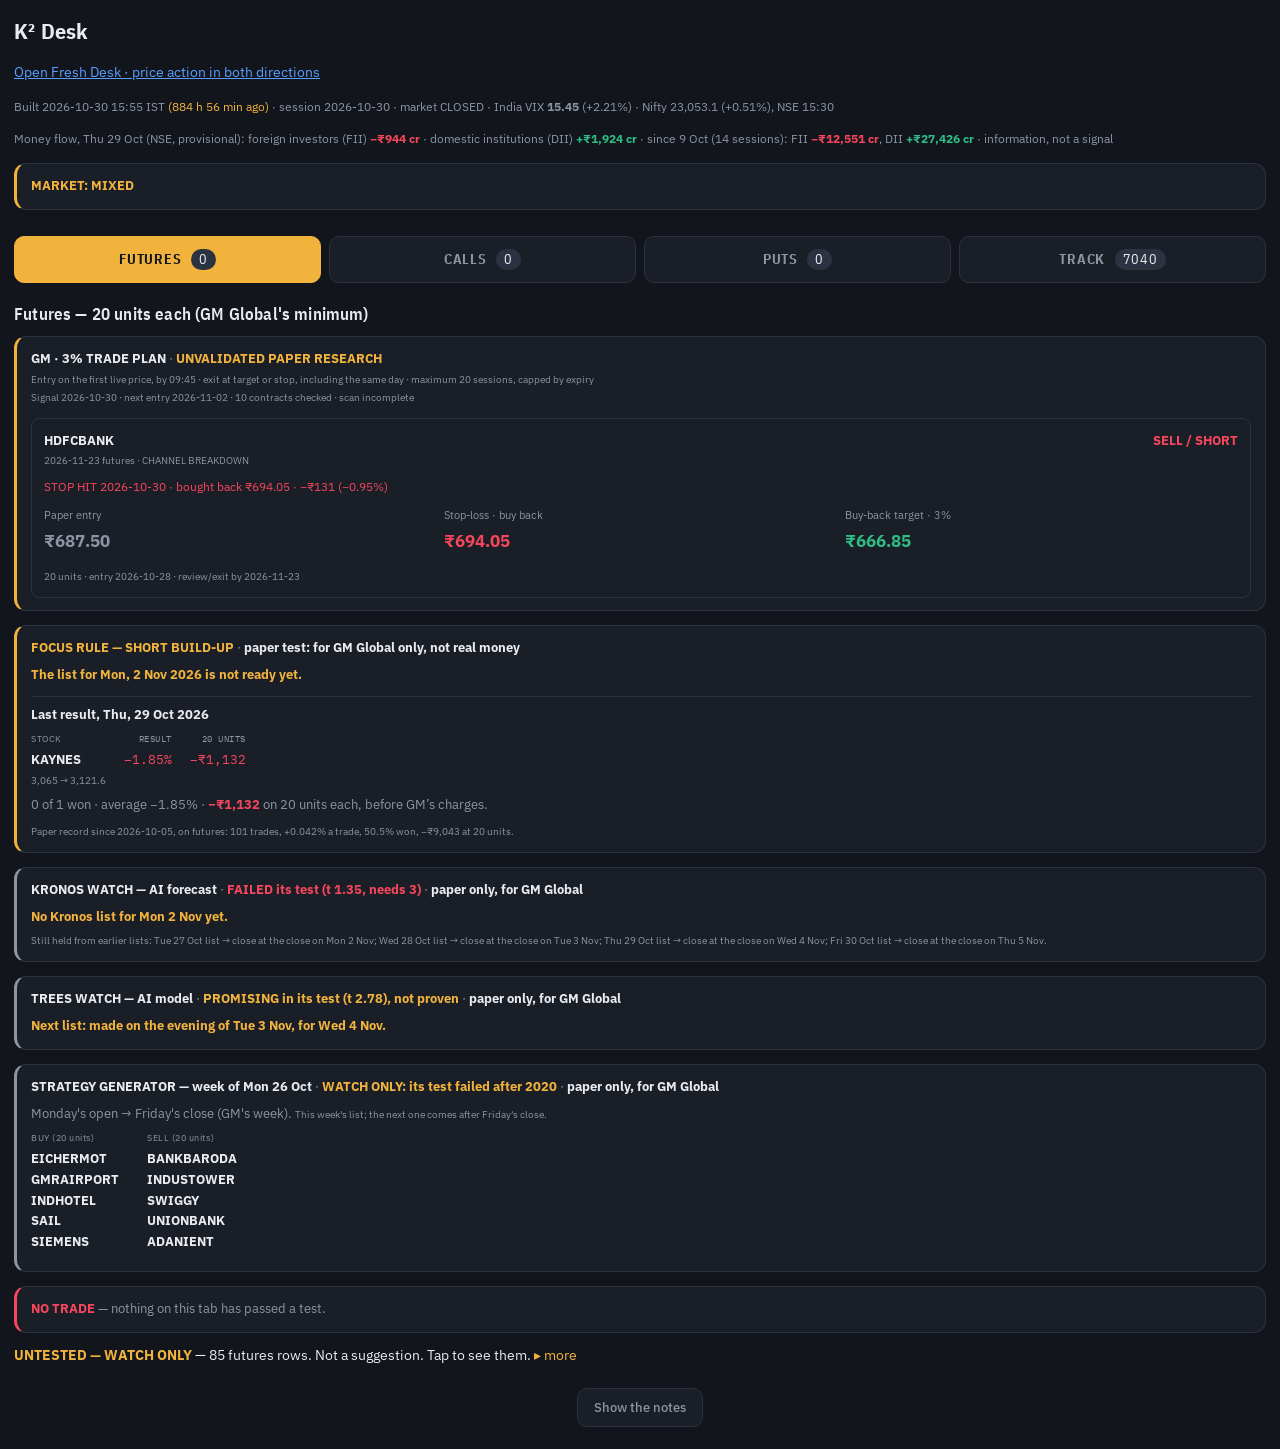
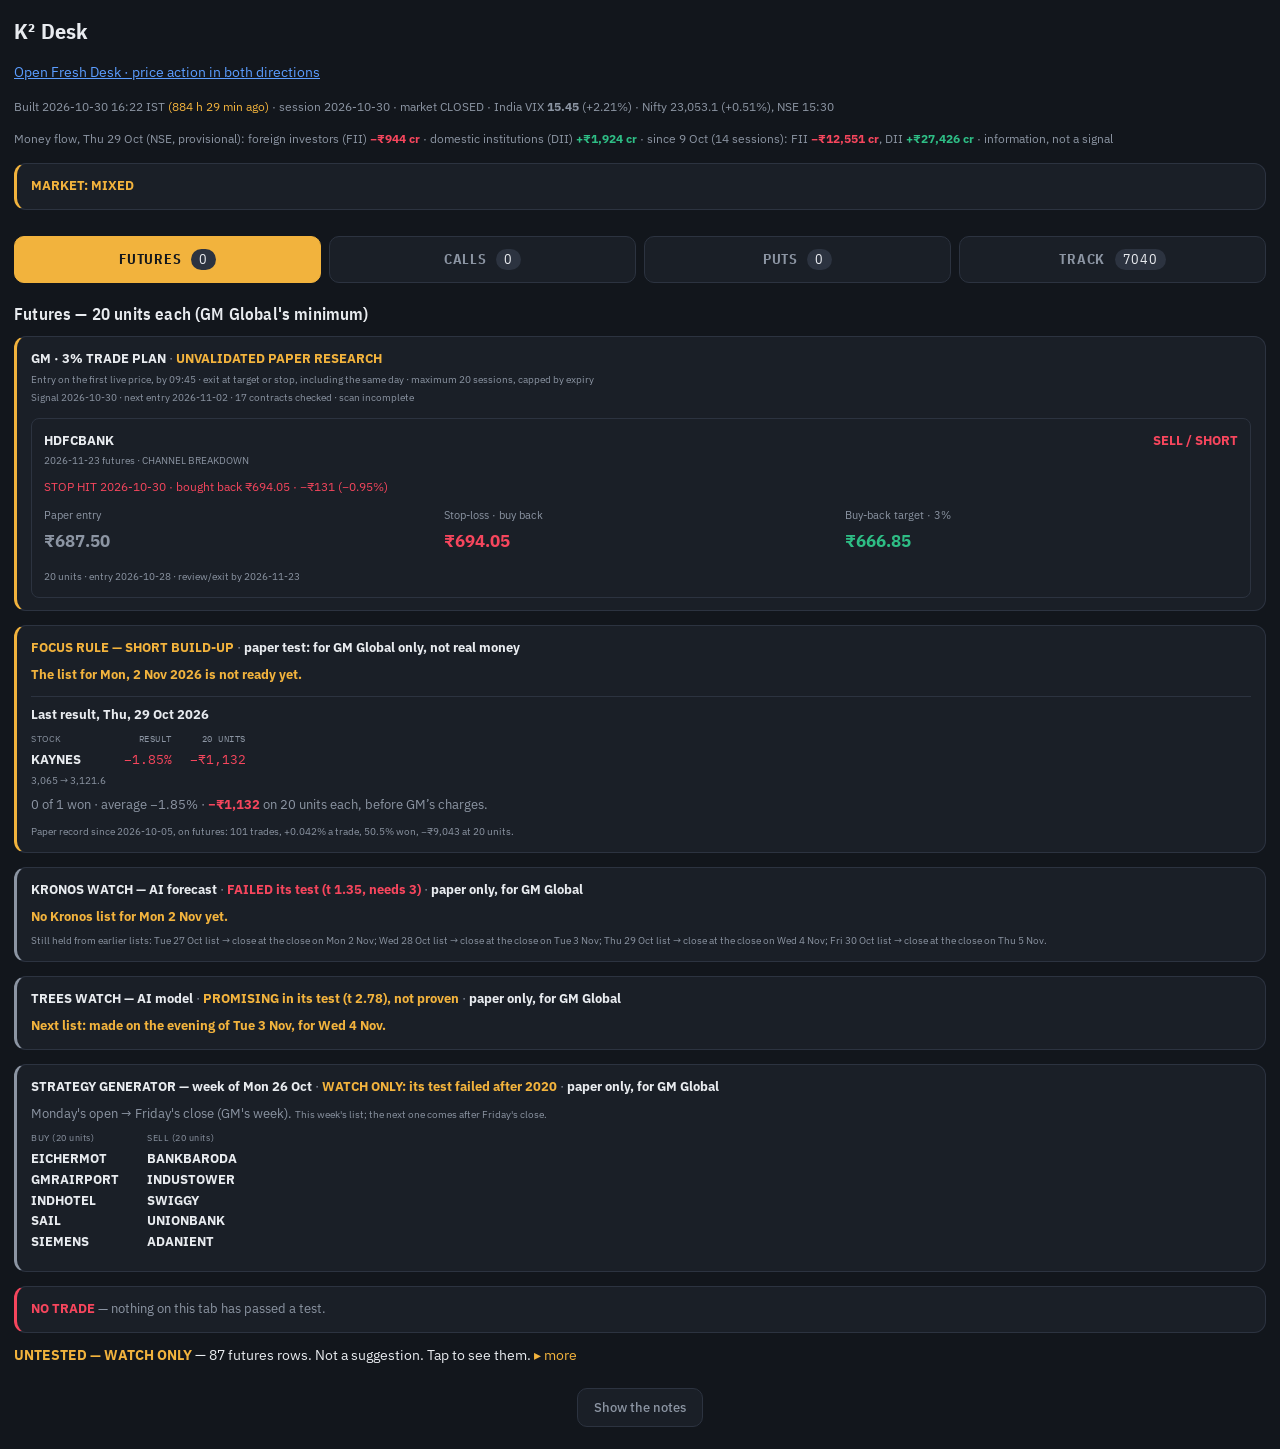
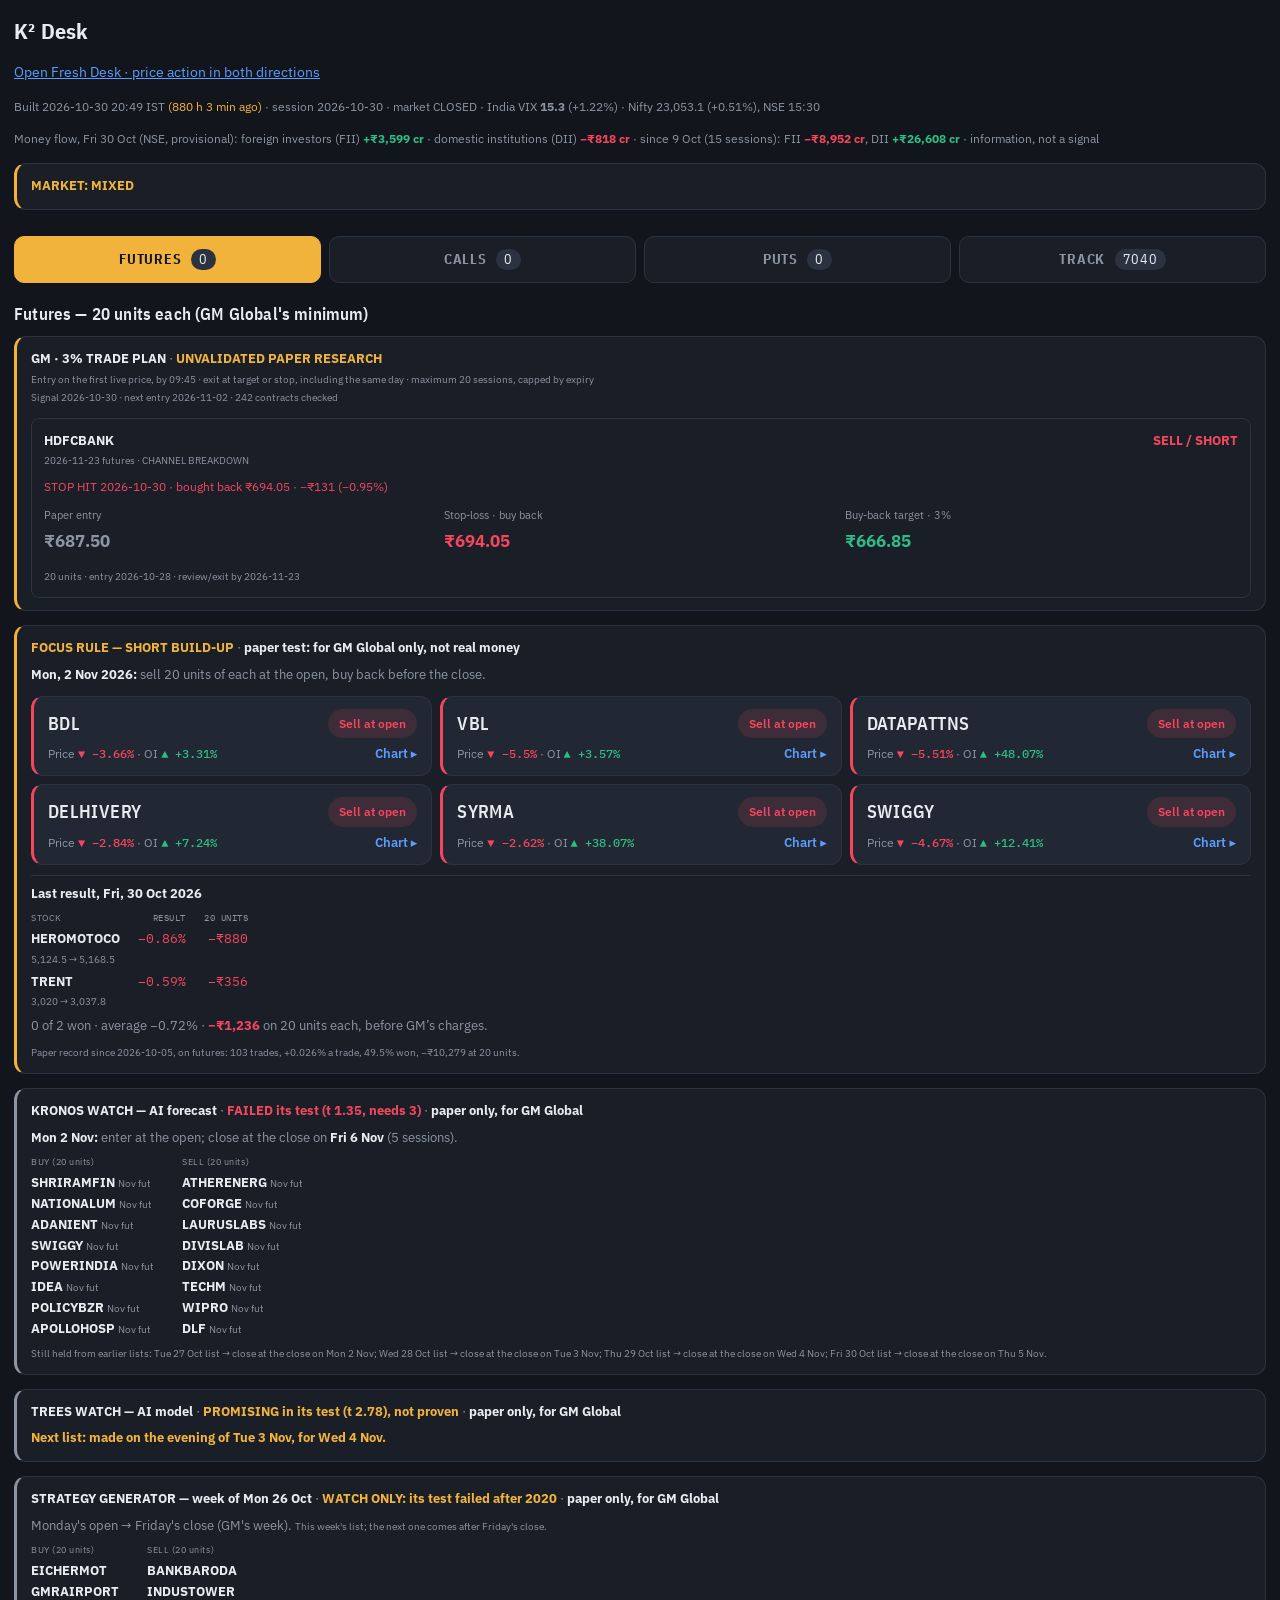
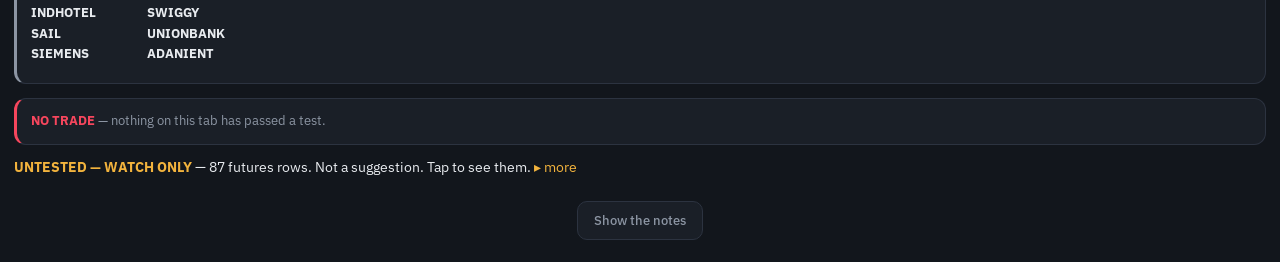
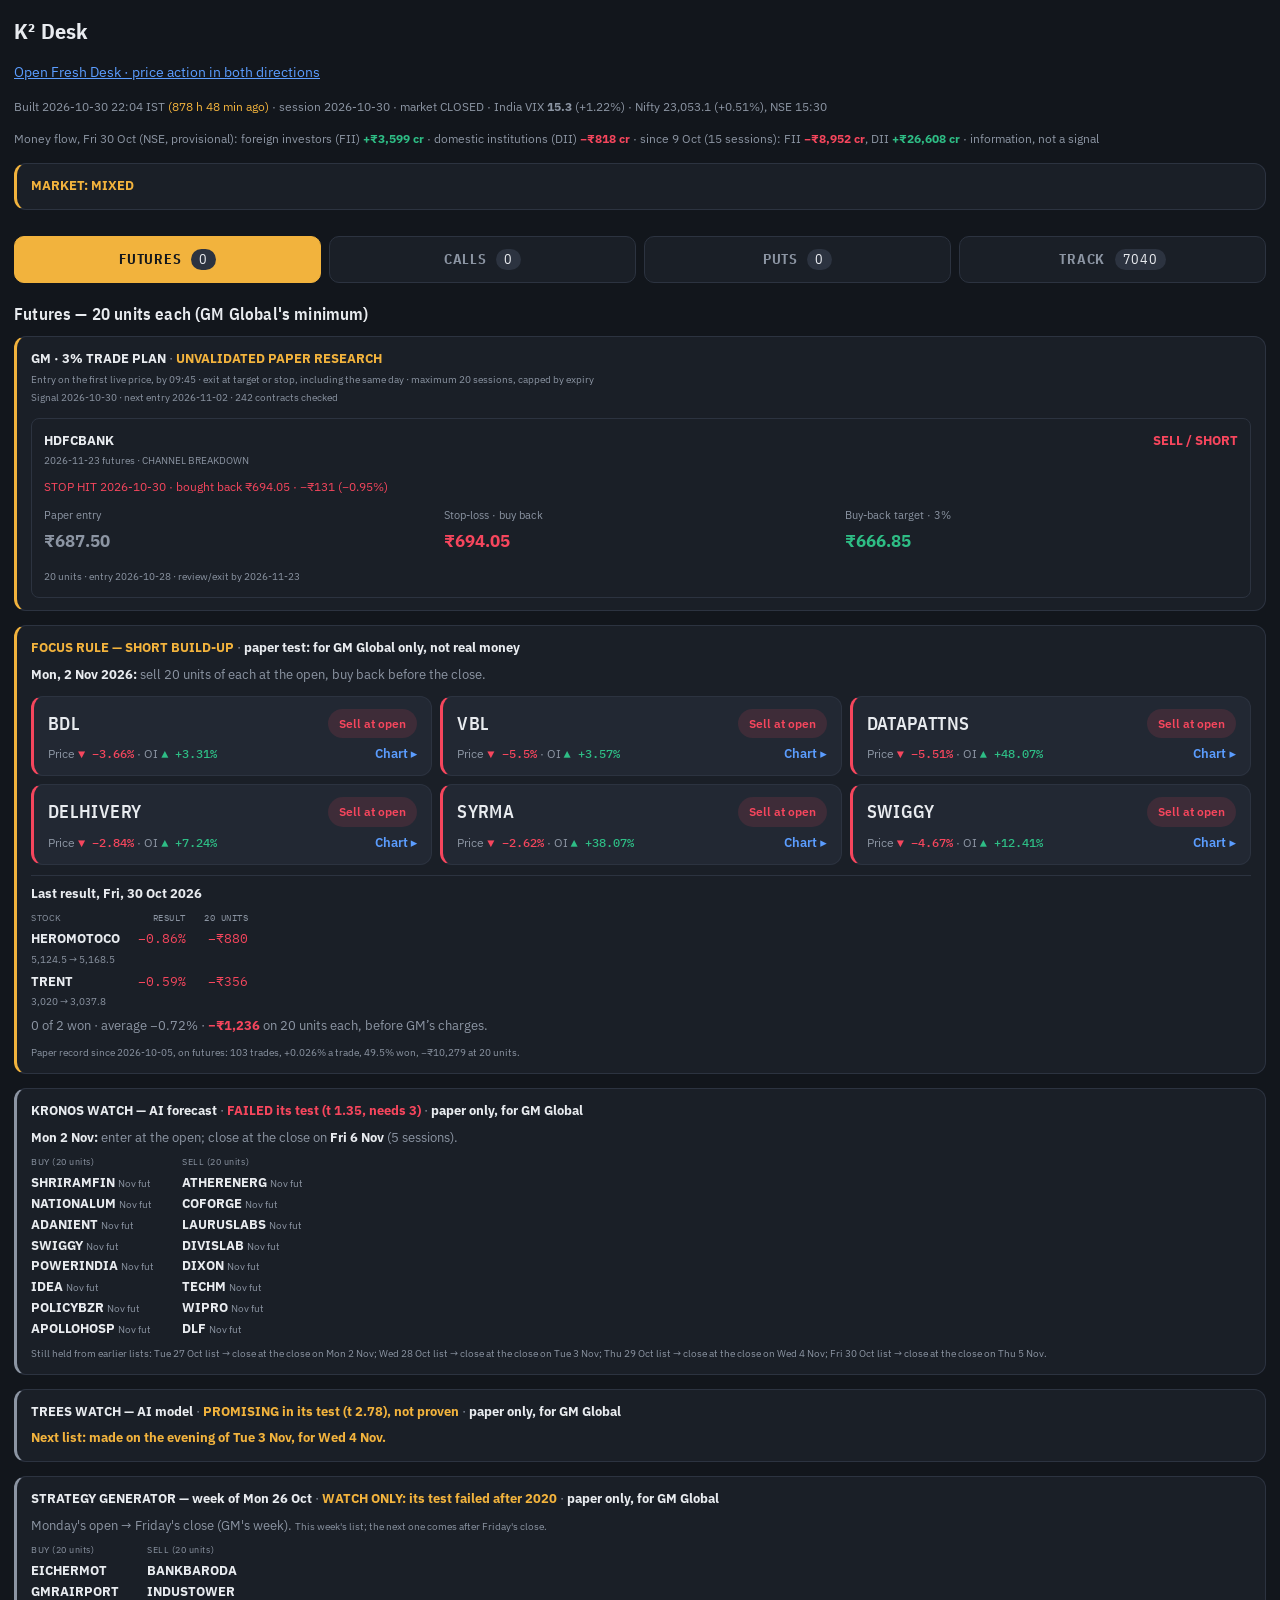
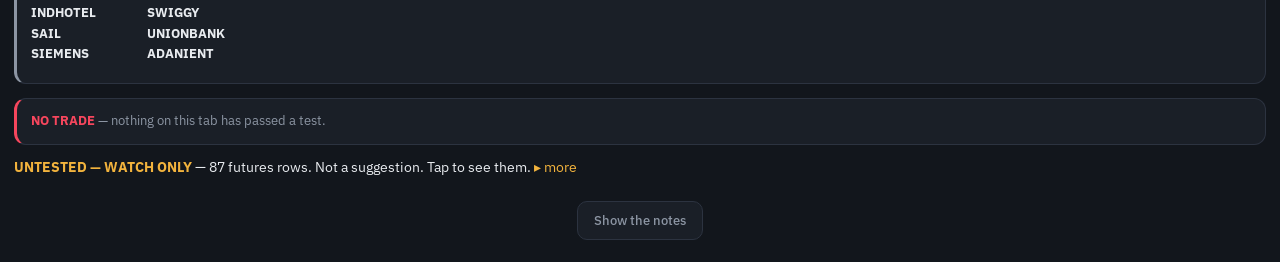
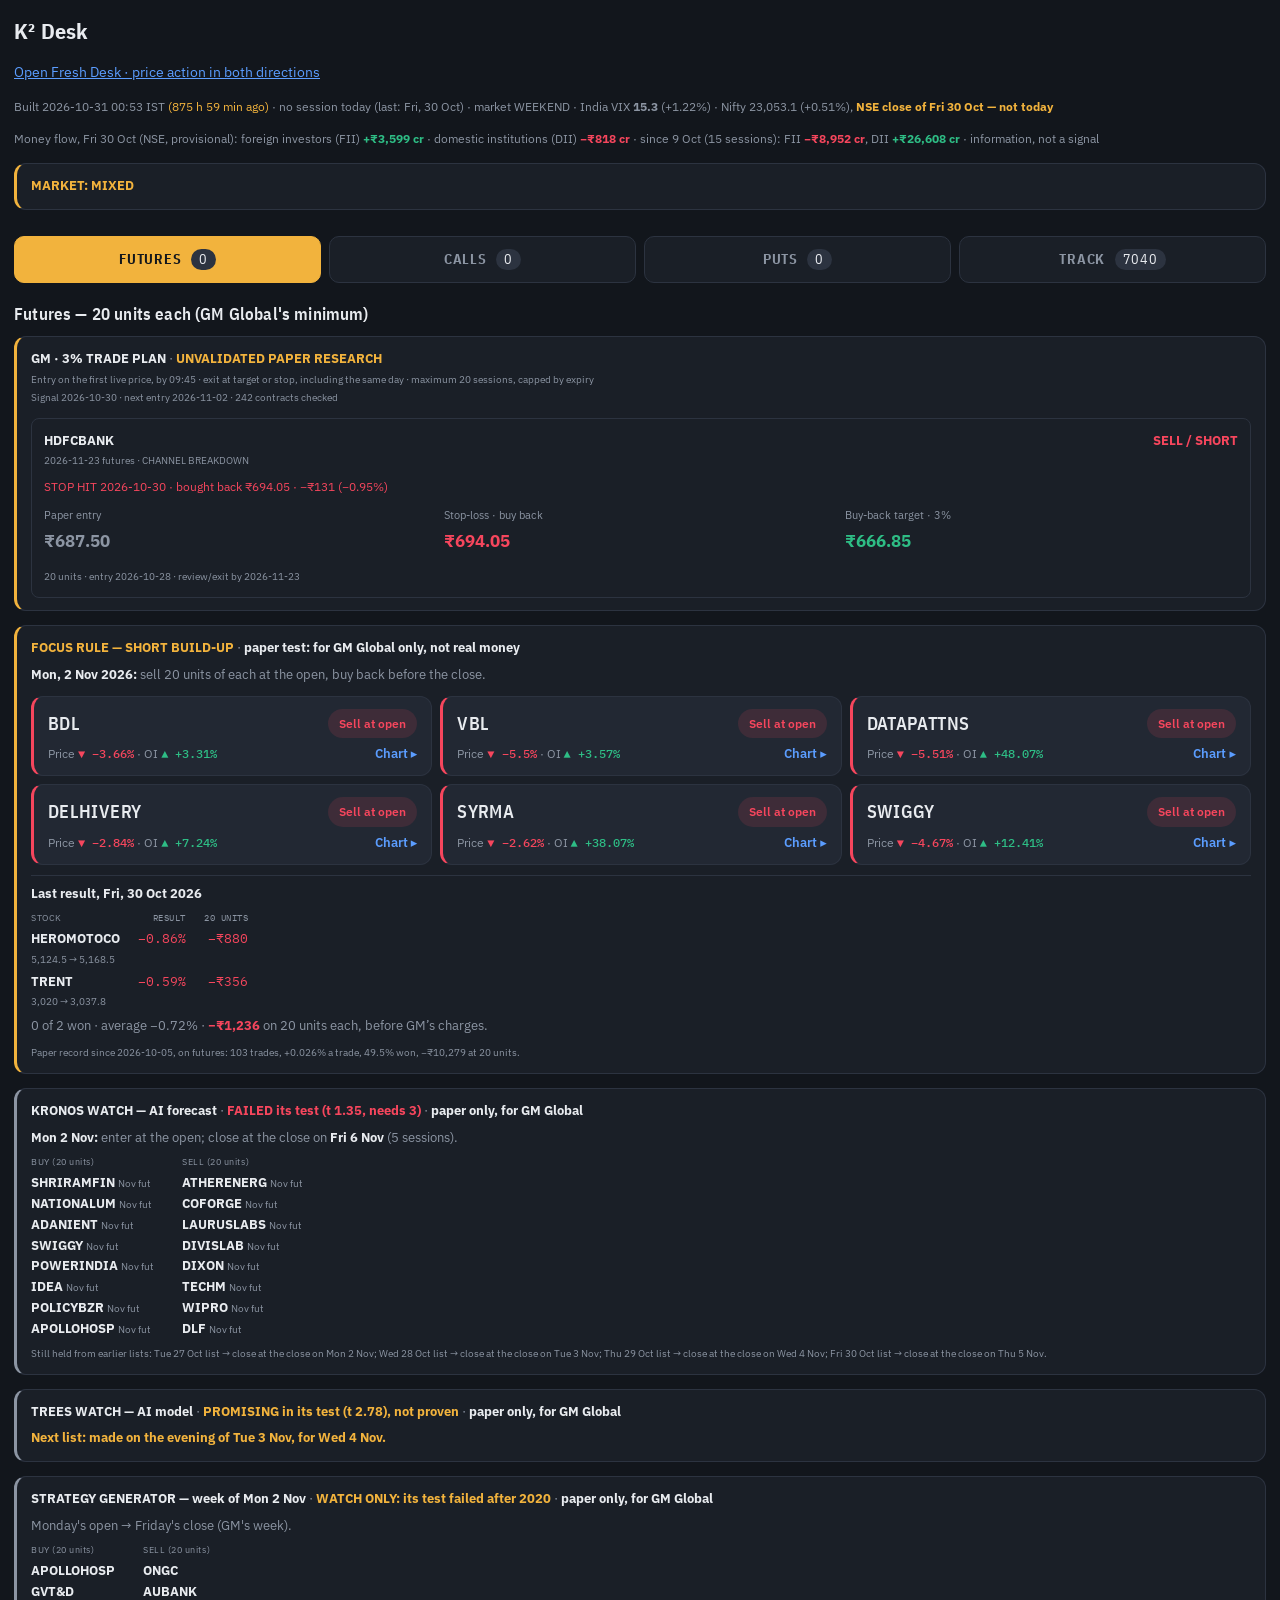
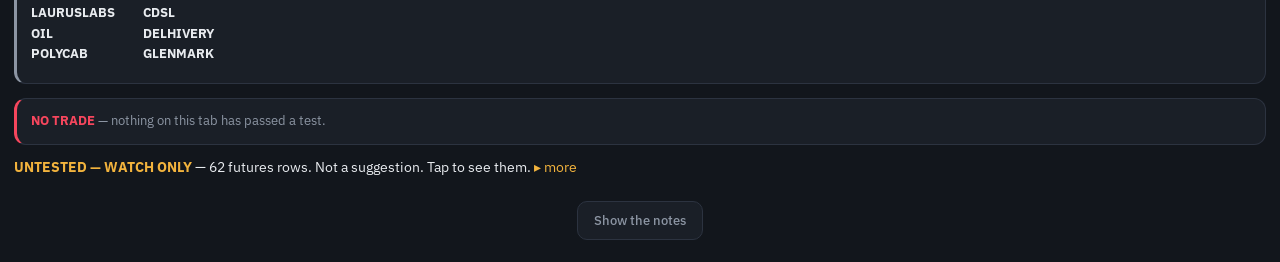
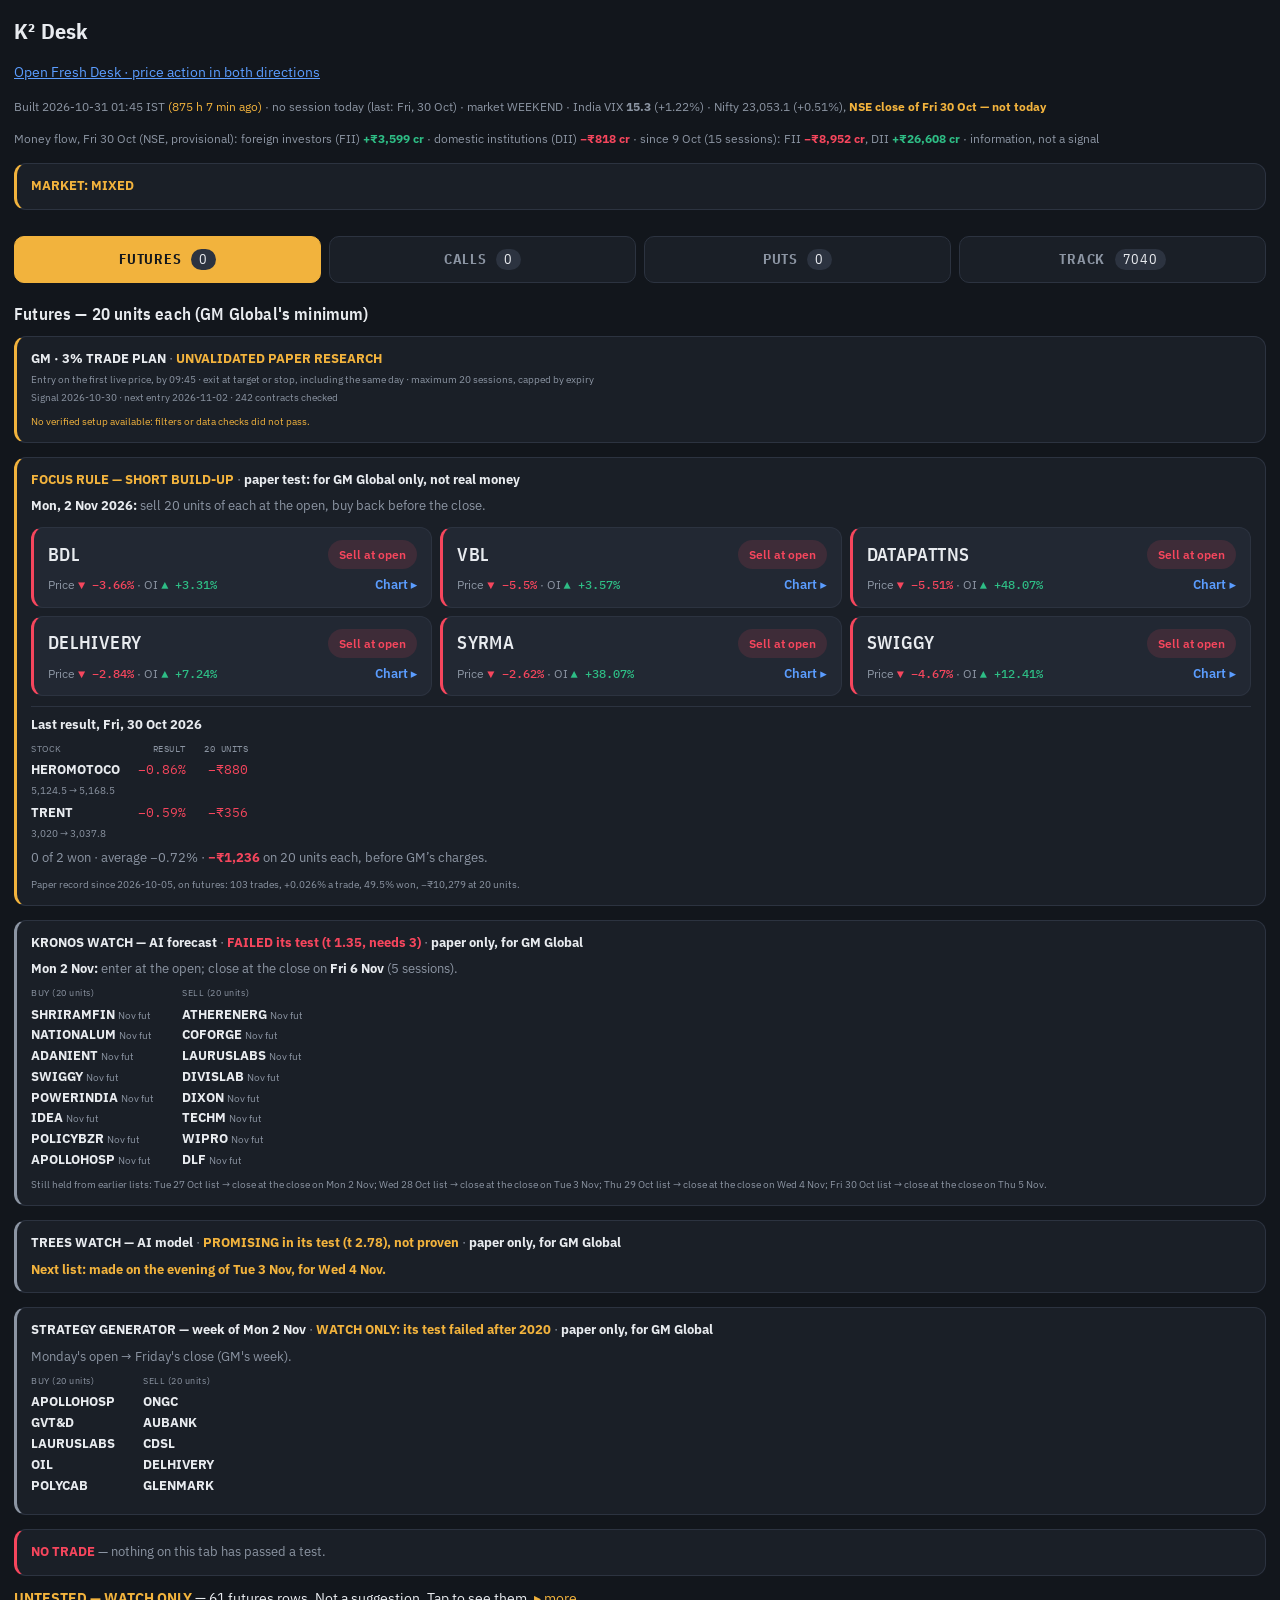
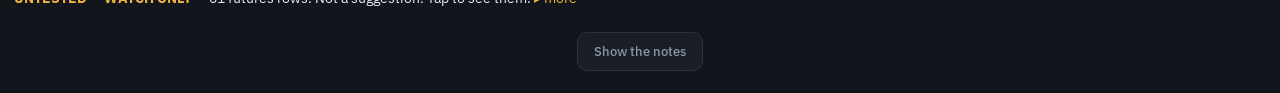
